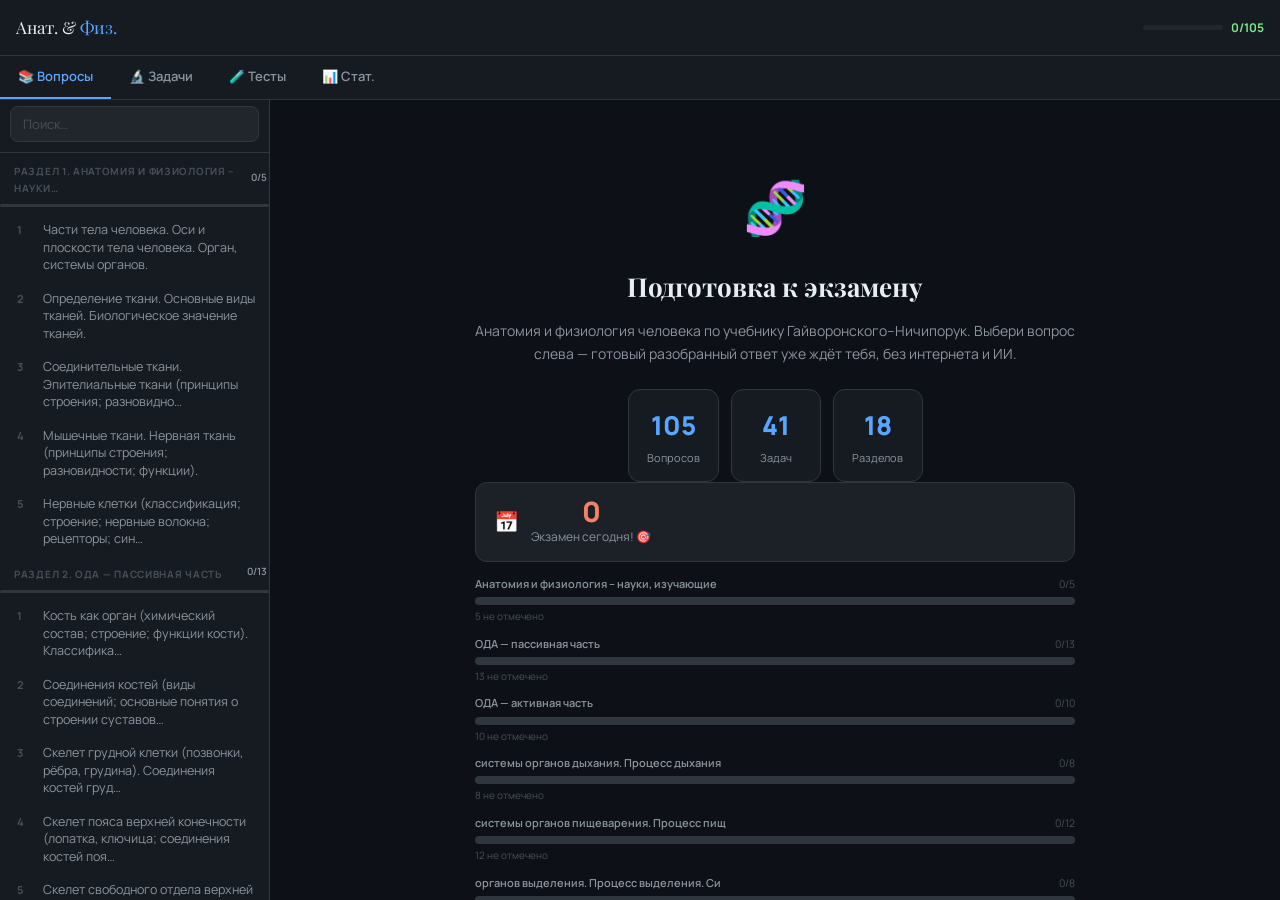
==== anatomy_exam_final.html @ 6766b05d "final" ====
<!DOCTYPE html>
<html lang="ru">
<head>
<meta charset="UTF-8">
<meta name="viewport" content="width=device-width, initial-scale=1.0, maximum-scale=1.0">
<title>Анатомия и физиология — Экзамен</title>
<style>
@import url('https://fonts.googleapis.com/css2?family=Manrope:wght@400;500;600;700;800&family=Playfair+Display:wght@600;700&display=swap');

:root {
  --bg: #0d1117;
  --surface: #161b22;
  --surface2: #1c2128;
  --surface3: #21262d;
  --border: #30363d;
  --accent: #58a6ff;
  --accent2: #7ee787;
  --accent3: #f78166;
  --accent4: #d2a8ff;
  --accent5: #ff9bb3;
  --accent6: #56d4dd;
  --text: #e6edf3;
  --text-muted: #8b949e;
  --text-dim: #484f58;
  --answered-bg: rgba(126,231,135,0.07);
  --answered-border: rgba(126,231,135,0.35);
  --safe-bottom: env(safe-area-inset-bottom, 0px);
}

* { margin:0; padding:0; box-sizing:border-box; -webkit-tap-highlight-color:transparent; }

html, body { height:100%; overflow:hidden; }

body {
  background: var(--bg);
  color: var(--text);
  font-family: 'Manrope', sans-serif;
  font-size: 15px;
  line-height: 1.65;
}

/* ── HEADER ── */
.header {
  background: var(--surface);
  border-bottom: 1px solid var(--border);
  padding: 0 16px;
  height: 56px;
  display: flex;
  align-items: center;
  justify-content: space-between;
  position: fixed;
  top: 0; left: 0; right: 0;
  z-index: 200;
  gap: 12px;
}

.logo {
  font-family: 'Playfair Display', serif;
  font-size: 17px;
  white-space: nowrap;
  flex-shrink: 0;
}
.logo span { color: var(--accent); }

.header-right { display:flex; align-items:center; gap:10px; }

.progress-wrap {
  display: flex;
  align-items: center;
  gap: 8px;
  font-size: 12px;
  color: var(--text-muted);
}

.progress-bar {
  width: 80px;
  height: 5px;
  background: var(--surface3);
  border-radius: 3px;
  overflow: hidden;
}

.progress-fill {
  height: 100%;
  background: linear-gradient(90deg, var(--accent), var(--accent2));
  border-radius: 3px;
  transition: width 0.5s ease;
}

.progress-count { font-weight: 700; color: var(--accent2); white-space: nowrap; }

/* hamburger */
.hamburger {
  width: 36px; height: 36px;
  border-radius: 8px;
  background: var(--surface3);
  border: 1px solid var(--border);
  display: flex;
  flex-direction: column;
  align-items: center;
  justify-content: center;
  gap: 5px;
  cursor: pointer;
  flex-shrink: 0;
}
.hamburger span {
  width: 18px; height: 2px;
  background: var(--text-muted);
  border-radius: 2px;
  transition: all 0.2s;
}
.hamburger.open span:nth-child(1) { transform: rotate(45deg) translate(5px,5px); }
.hamburger.open span:nth-child(2) { opacity:0; }
.hamburger.open span:nth-child(3) { transform: rotate(-45deg) translate(5px,-5px); }

/* ── TABS ── */
.tabs {
  position: fixed;
  top: 56px; left: 0; right: 0;
  background: var(--surface);
  border-bottom: 1px solid var(--border);
  display: flex;
  z-index: 190;
  overflow-x: auto;
  scrollbar-width: none;
}
.tabs::-webkit-scrollbar { display: none; }

.tab {
  padding: 10px 18px;
  font-size: 13px;
  font-weight: 600;
  color: var(--text-muted);
  cursor: pointer;
  border-bottom: 2px solid transparent;
  white-space: nowrap;
  transition: all 0.2s;
  flex-shrink: 0;
}
.tab:hover { color: var(--text); }
.tab.active { color: var(--accent); border-bottom-color: var(--accent); }

/* ── OVERLAY ── */
.overlay {
  display: none;
  position: fixed;
  inset: 0;
  background: rgba(0,0,0,0.6);
  z-index: 150;
  backdrop-filter: blur(2px);
}
.overlay.open { display: block; }

/* ── SIDEBAR (drawer on mobile) ── */
.sidebar {
  position: fixed;
  top: 96px; bottom: 0; left: 0;
  width: min(300px, 85vw);
  background: var(--surface);
  border-right: 1px solid var(--border);
  overflow-y: auto;
  z-index: 160;
  transform: translateX(-100%);
  transition: transform 0.25s ease;
  display: flex;
  flex-direction: column;
}
.sidebar.open { transform: translateX(0); }

/* desktop: sidebar always visible */
@media (min-width: 768px) {
  .sidebar {
    transform: translateX(0) !important;
    width: 270px;
  }
  .overlay { display: none !important; }
  .hamburger { display: none; }
}

.sidebar-search {
  padding: 10px;
  border-bottom: 1px solid var(--border);
  position: sticky;
  top: 0;
  background: var(--surface);
  z-index: 10;
}
.sidebar-search input {
  width: 100%;
  background: var(--surface3);
  border: 1px solid var(--border);
  border-radius: 8px;
  padding: 8px 12px;
  color: var(--text);
  font-size: 13px;
  font-family: 'Manrope', sans-serif;
  outline: none;
  transition: border-color 0.2s;
}
.sidebar-search input:focus { border-color: var(--accent); }
.sidebar-search input::placeholder { color: var(--text-dim); }

.sec-header {
  padding: 10px 14px 5px;
  font-size: 10px;
  font-weight: 700;
  letter-spacing: 0.07em;
  text-transform: uppercase;
  color: var(--text-dim);
  position: sticky;
  top: 57px;
  background: var(--surface);
  z-index: 5;
}

.q-item {
  padding: 8px 14px;
  cursor: pointer;
  font-size: 12.5px;
  color: var(--text-muted);
  border-left: 3px solid transparent;
  transition: all 0.15s;
  line-height: 1.4;
  display: flex;
  gap: 8px;
  align-items: flex-start;
}
.q-item:hover { background: var(--surface2); color: var(--text); }
.q-item.active { background: rgba(88,166,255,0.08); border-left-color: var(--accent); color: var(--text); }
.q-item.done { border-left-color: var(--accent2); background: var(--answered-bg); }

.q-num { font-size: 11px; font-weight: 700; color: var(--text-dim); flex-shrink:0; padding-top:1px; min-width:18px; }
.q-dot { width:6px; height:6px; border-radius:50%; background:var(--accent2); flex-shrink:0; margin-top:5px; display:none; }
.q-item.done .q-dot { display:block; }
.q-item.done .q-num { display:none; }

/* ── MAIN ── */
.main {
  position: fixed;
  top: 96px; bottom: 0;
  left: 0; right: 0;
  overflow-y: auto;
  -webkit-overflow-scrolling: touch;
  padding: 20px 16px;
  padding-bottom: calc(20px + var(--safe-bottom));
}

@media (min-width: 768px) {
  .main { left: 270px; padding: 28px 32px; }
}

/* ── WELCOME ── */
.welcome {
  max-width: 600px;
  margin: 0 auto;
  text-align: center;
  padding: 40px 0 20px;
}
.welcome-icon { font-size: 52px; display:block; margin-bottom:16px; }
.welcome h1 {
  font-family: 'Playfair Display', serif;
  font-size: 26px;
  font-weight: 700;
  margin-bottom: 10px;
}
.welcome p { color: var(--text-muted); font-size: 14px; margin-bottom: 24px; }

.stats-row { display:flex; justify-content:center; gap:12px; flex-wrap:wrap; }
.stat-card { background:var(--surface); border:1px solid var(--border); border-radius:12px; padding:14px 18px; min-width:90px; }
.stat-card .num { font-size:26px; font-weight:800; color:var(--accent); }
.stat-card .lbl { font-size:11px; color:var(--text-muted); margin-top:2px; }

.tip-box {
  margin-top: 24px;
  background: var(--surface);
  border: 1px solid var(--border);
  border-radius: 12px;
  padding: 14px 16px;
  font-size: 13px;
  color: var(--text-muted);
  text-align: left;
  line-height: 1.6;
}
.tip-box strong { color: var(--accent); }

/* ── QUESTION CARD ── */
.q-card { max-width: 760px; margin: 0 auto; }

.q-breadcrumb {
  font-size: 12px;
  color: var(--text-dim);
  margin-bottom: 12px;
}
.q-breadcrumb span { color: var(--text-muted); }

.q-title {
  font-size: 18px;
  font-weight: 700;
  line-height: 1.45;
  margin-bottom: 18px;
  color: var(--text);
}

@media (min-width: 768px) { .q-title { font-size: 21px; } }

.q-actions {
  display: flex;
  gap: 8px;
  flex-wrap: wrap;
  margin-bottom: 20px;
}

.btn {
  padding: 10px 18px;
  border-radius: 8px;
  font-size: 13px;
  font-weight: 600;
  cursor: pointer;
  border: none;
  font-family: 'Manrope', sans-serif;
  transition: all 0.2s;
  display: flex;
  align-items: center;
  gap: 6px;
  -webkit-appearance: none;
  touch-action: manipulation;
}

.btn-primary { background: var(--accent); color: #0d1117; }
.btn-primary:hover { background: #79b8ff; }
.btn-primary:active { background: #388bfd; }
.btn-primary:disabled { background: var(--surface3); color: var(--text-dim); cursor: not-allowed; }

.btn-ghost { background: var(--surface2); color: var(--text-muted); border: 1px solid var(--border); }
.btn-ghost:hover { background: var(--surface3); color: var(--text); }

/* ── ANSWER AREA ── */
.answer-area {
  background: var(--surface);
  border: 1px solid var(--border);
  border-radius: 12px;
  overflow: hidden;
  min-height: 120px;
  transition: border-color 0.3s;
}
.answer-area.loading { border-color: var(--accent); }
.answer-area.done { border-color: var(--answered-border); }

.answer-head {
  padding: 11px 16px;
  background: var(--surface2);
  border-bottom: 1px solid var(--border);
  font-size: 12px;
  font-weight: 600;
  color: var(--text-muted);
  display: flex;
  align-items: center;
  gap: 8px;
}
.sdot { width:7px; height:7px; border-radius:50%; background:var(--text-dim); flex-shrink:0; }
.sdot.loading { background:var(--accent); animation: pulse 1.2s infinite; }
.sdot.done { background:var(--accent2); }

@keyframes pulse { 0%,100%{opacity:1} 50%{opacity:0.3} }

.answer-body {
  padding: 18px 18px;
  font-size: 14px;
  line-height: 1.75;
  color: var(--text);
}
.answer-body.empty {
  display: flex;
  align-items: center;
  justify-content: center;
  min-height: 100px;
  color: var(--text-dim);
  font-size: 13px;
}

.answer-body h3 { font-weight:700; margin:16px 0 5px; color:var(--accent4); font-size:14.5px; }
.answer-body h4 { font-weight:700; margin:14px 0 5px; color:var(--accent4); font-size:13.5px; }
.answer-body p { margin-bottom:8px; }
.answer-body ul, .answer-body ol { margin:6px 0 10px 20px; }
.answer-body ul ul, .answer-body ol ul, .answer-body ul ol, .answer-body ol ol { margin:4px 0 4px 18px; }
.answer-body li { margin-bottom:4px; }
.answer-body strong { color:var(--accent2); font-weight:600; }
.answer-body em { color:var(--accent4); font-style:italic; }
.answer-body code { background:var(--surface3); border-radius:4px; padding:1px 5px; font-size:12.5px; color:var(--accent3); }
.answer-body table { width:100%; border-collapse:collapse; margin:10px 0 14px; font-size:13px; }
.answer-body th, .answer-body td { border:1px solid var(--border); padding:6px 9px; text-align:left; vertical-align:top; }
.answer-body th { background:var(--surface2); color:var(--text-muted); font-weight:700; font-size:12px; }
.answer-body table strong { color:var(--text); }
.answer-body > *:first-child { margin-top:0; }

/* mark done */
.mark-row {
  margin-top: 14px;
  display: flex;
  align-items: center;
  gap: 10px;
  font-size: 13px;
  color: var(--text-muted);
}
input[type=checkbox] { accent-color:var(--accent2); width:17px; height:17px; cursor:pointer; }

/* nav row */
.nav-row { display:flex; justify-content:space-between; margin-top:14px; }

/* task badge */
.tbadge {
  display: inline-block;
  padding: 2px 10px;
  border-radius: 20px;
  font-size: 11px;
  font-weight: 700;
  margin-bottom: 10px;
}
.tbadge.oda    { background:rgba(247,129,102,.15); color:var(--accent3); }
.tbadge.breath { background:rgba(88,166,255,.15);  color:var(--accent); }
.tbadge.digest { background:rgba(210,168,255,.15); color:var(--accent4); }
.tbadge.uro    { background:rgba(126,231,135,.15); color:var(--accent2); }
.tbadge.cardio { background:rgba(247,129,102,.15); color:var(--accent3); }
.tbadge.neuro  { background:rgba(88,166,255,.15);  color:var(--accent); }
.tbadge.sense  { background:rgba(210,168,255,.15); color:var(--accent4); }
.tbadge.general{ background:rgba(86,212,221,.15);  color:var(--accent6); }
.tbadge.blood  { background:rgba(255,155,179,.15); color:var(--accent5); }
.tbadge.cardio { background:rgba(255,155,179,.15); color:var(--accent5); }
.tbadge.endo   { background:rgba(255,200,100,.15); color:#ffc864; }

/* typing cursor */
.typing::after { content:'▋'; animation:blink .8s infinite; color:var(--accent); }
@keyframes blink { 0%,100%{opacity:1} 50%{opacity:0} }

/* scrollbar */
::-webkit-scrollbar { width:5px; }
::-webkit-scrollbar-track { background:transparent; }
::-webkit-scrollbar-thumb { background:var(--surface3); border-radius:3px; }

.panel { display:none; }
.panel.active { display:block; }

/* ── QUIZ TAB ─────────────────────────────────────────── */
.quiz-wrap { max-width:680px; margin:0 auto; padding:0 4px; }
.quiz-header { display:flex; align-items:center; justify-content:space-between; margin-bottom:18px; flex-wrap:wrap; gap:8px; }
.quiz-header h2 { font-size:17px; font-weight:700; color:var(--text); margin:0; }
.quiz-meta { font-size:12px; color:var(--text-muted); }
.quiz-section-sel { display:flex; gap:8px; flex-wrap:wrap; margin-bottom:16px; }
.quiz-section-sel select { flex:1; min-width:180px; background:var(--surface2); border:1px solid var(--border); border-radius:8px; color:var(--text); padding:8px 10px; font-size:13px; }
.quiz-section-sel button { background:var(--accent); color:#000; border:none; border-radius:8px; padding:8px 18px; font-size:13px; font-weight:700; cursor:pointer; white-space:nowrap; }
.quiz-section-sel button:hover { opacity:.88; }
.qcard { background:var(--surface2); border:1px solid var(--border); border-radius:14px; padding:22px 24px; margin-bottom:18px; }
.qcard.correct  { border-color:#3fb950; background:rgba(63,185,80,.07); }
.qcard.wrong    { border-color:#f85149; background:rgba(248,81,73,.07); }
.qcard.skipped  { border-color:var(--text-muted); opacity:.75; }
.qcard-num  { font-size:11px; font-weight:700; text-transform:uppercase; letter-spacing:.07em; color:var(--text-muted); margin-bottom:8px; }
.qcard-q    { font-size:15px; font-weight:600; color:var(--text); margin-bottom:18px; line-height:1.5; }
.qcard-opts { display:flex; flex-direction:column; gap:9px; }
.qopt { background:var(--surface3); border:1.5px solid var(--border); border-radius:9px; padding:11px 14px; font-size:13.5px; color:var(--text); cursor:pointer; text-align:left; transition:border-color .15s, background .15s; line-height:1.4; }
.qopt:hover:not(:disabled) { border-color:var(--accent); background:rgba(88,166,255,.08); }
.qopt.chosen-right { border-color:#3fb950; background:rgba(63,185,80,.13); color:#3fb950; font-weight:600; cursor:default; }
.qopt.chosen-wrong { border-color:#f85149; background:rgba(248,81,73,.13); color:#f85149; font-weight:600; cursor:default; }
.qopt.reveal-right { border-color:#3fb950; background:rgba(63,185,80,.07); cursor:default; }
.qopt:disabled { cursor:default; }
.qcard-expl { margin-top:14px; padding:12px 14px; background:var(--surface); border-radius:8px; border-left:3px solid var(--accent); font-size:13px; color:var(--text-muted); line-height:1.55; }
.qcard-expl strong { color:var(--text); }
.quiz-loading { text-align:center; padding:60px 20px; color:var(--text-muted); }
.quiz-loading .spin { display:inline-block; width:32px; height:32px; border:3px solid var(--border); border-top-color:var(--accent); border-radius:50%; animation:spin .8s linear infinite; margin-bottom:14px; }
.quiz-score-bar { background:var(--surface2); border:1px solid var(--border); border-radius:12px; padding:16px 20px; margin-bottom:18px; display:flex; align-items:center; gap:14px; flex-wrap:wrap; }
.quiz-score-bar .score-num { font-size:24px; font-weight:800; color:var(--accent); }
.quiz-score-bar .score-lbl { font-size:13px; color:var(--text-muted); }
.quiz-score-bar .score-pct { margin-left:auto; font-size:13px; font-weight:700; color:var(--text); }
.gen-progress { width:100%; height:4px; background:var(--border); border-radius:2px; margin-top:10px; }
.gen-progress-fill { height:4px; background:var(--accent); border-radius:2px; transition:width .3s; }
@keyframes spin { to { transform:rotate(360deg); } }
.quiz-empty { text-align:center; padding:40px; color:var(--text-muted); font-size:14px; }
.quiz-sec-header {
  display:flex;
  align-items:center;
  padding:10px 0 8px;
  margin:18px 0 10px;
  border-bottom:1px solid var(--border);
}
.quiz-sec-header:first-child { margin-top:0; }


/* ── CONFIDENCE BUTTONS ─────────────────── */
.conf-row {
  margin-top:14px;
  display:grid;
  grid-template-columns: repeat(3,1fr);
  gap:8px;
}
.conf-btn {
  padding:10px 4px;
  border-radius:8px;
  font-size:12px;
  font-weight:700;
  letter-spacing:.03em;
  text-transform:uppercase;
  cursor:pointer;
  border:2px solid var(--border);
  background:var(--surface2);
  color:var(--text-dim);
  transition:all .15s;
  text-align:center;
}
.conf-btn:hover:not(.active-know):not(.active-unsure):not(.active-noknow) {
  border-color:var(--text-muted);
  color:var(--text);
}
.conf-btn.active-know   { background:#1a3a22; border-color:#3fb950; color:#3fb950; }
.conf-btn.active-unsure { background:#3a2f0a; border-color:#e3b341; color:#e3b341; }
.conf-btn.active-noknow { background:#3a1212; border-color:#f85149; color:#f85149; }

/* Q-item confidence dots */
.q-item.know   .q-dot { background:#3fb950; }
.q-item.unsure .q-dot { background:#e3b341; }
.q-item.noknow .q-dot { background:#f85149; }

/* ── COUNTDOWN TIMER ────────────────────── */
.exam-countdown {
  background:var(--surface2);
  border:1px solid var(--border);
  border-radius:12px;
  padding:14px 18px;
  margin-bottom:14px;
  display:flex;
  align-items:center;
  gap:12px;
}
.countdown-icon { font-size:20px; }
.countdown-days { font-size:28px; font-weight:800; color:var(--accent3); line-height:1; }
.countdown-days.urgent { color:#f85149; }
.countdown-label { font-size:12px; color:var(--text-muted); margin-top:2px; }
.countdown-detail { font-size:11px; color:var(--text-dim); }

/* ── SECTION PROGRESS BARS ───────────────── */
.sec-progress {
  margin-bottom:2px;
}
.sec-header-wrap {
  display:flex;
  align-items:center;
  justify-content:space-between;
}
.sec-pct {
  font-size:10px;
  color:var(--text-muted);
  font-weight:600;
  margin-right:2px;
}
.sec-mini-bar {
  width:100%;
  height:3px;
  background:var(--border);
  border-radius:2px;
  margin:3px 0 6px;
}
.sec-mini-fill {
  height:3px;
  border-radius:2px;
  background:var(--accent2);
  transition:width .4s;
}
.sec-mini-fill.medium { background:var(--accent); }
.sec-mini-fill.low    { background:var(--accent5); }


/* ── QUIZ TOP BAR ─────────────────────── */
.quiz-topbar {
  display:flex;
  align-items:center;
  gap:10px;
  margin-bottom:18px;
  flex-wrap:wrap;
}
.quiz-section-sel {
  display:flex;
  gap:8px;
  flex:1;
  min-width:0;
}
.quiz-section-sel select {
  flex:1;
  min-width:120px;
  background:var(--surface2);
  border:1px solid var(--border);
  border-radius:8px;
  color:var(--text);
  padding:8px 10px;
  font-size:13px;
}
.btn-start-quiz {
  background:var(--accent);
  color:#000;
  border:none;
  border-radius:8px;
  padding:8px 16px;
  font-size:13px;
  font-weight:700;
  cursor:pointer;
  white-space:nowrap;
}
.btn-start-quiz:hover { opacity:.88; }
.btn-stats {
  background:var(--surface2);
  border:1px solid var(--border);
  border-radius:8px;
  padding:8px 14px;
  font-size:13px;
  color:var(--text);
  cursor:pointer;
  white-space:nowrap;
  font-weight:600;
}
.btn-stats:hover { border-color:var(--accent); }

/* ── STATS PANEL ─────────────────────── */
.stats-topbar {
  display:flex;
  align-items:center;
  gap:14px;
  margin-bottom:22px;
}
.btn-back-quiz {
  background:var(--surface2);
  border:1px solid var(--border);
  border-radius:8px;
  padding:7px 13px;
  font-size:13px;
  color:var(--text);
  cursor:pointer;
}
.btn-back-quiz:hover { border-color:var(--accent); }
.stats-block {
  background:var(--surface2);
  border:1px solid var(--border);
  border-radius:14px;
  padding:18px 20px;
  margin-bottom:16px;
}
.stats-block-title {
  font-size:12px;
  font-weight:700;
  text-transform:uppercase;
  letter-spacing:.07em;
  color:var(--text-muted);
  margin-bottom:14px;
}
.stats-score-row {
  display:flex;
  gap:0;
}
.stats-score-cell {
  flex:1;
  text-align:center;
}
.stats-big-num {
  font-size:32px;
  font-weight:800;
  line-height:1;
  margin-bottom:4px;
}
.stats-label {
  font-size:11px;
  color:var(--text-muted);
}
.stats-legend {
  display:flex;
  gap:12px;
  flex-wrap:wrap;
  margin-bottom:14px;
}
.leg {
  font-size:11px;
  font-weight:600;
  display:flex;
  align-items:center;
  gap:5px;
}
.leg::before {
  content:'';
  display:inline-block;
  width:10px;
  height:10px;
  border-radius:2px;
}
.leg.know::before   { background:#3fb950; }
.leg.unsure::before { background:#e3b341; }
.leg.noknow::before { background:#f85149; }
.leg.none::before   { background:var(--border); }
.stats-sec-row {
  margin-bottom:13px;
}
.stats-sec-name {
  font-size:12px;
  color:var(--text-muted);
  font-weight:600;
  margin-bottom:4px;
  display:flex;
  justify-content:space-between;
}
.stats-seg-bar {
  width:100%;
  height:10px;
  background:var(--border);
  border-radius:5px;
  overflow:hidden;
  display:flex;
}
.stats-seg-bar div { transition:width .5s; }
.stats-counts {
  display:flex;
  gap:10px;
  margin-top:3px;
  font-size:10.5px;
  color:var(--text-dim);
}


/* ── QUIZ RESULT BAR ──────────────────── */
.quiz-result-bar {
  background:var(--surface2);
  border:1px solid var(--border);
  border-radius:14px;
  padding:16px 18px;
  margin-bottom:16px;
}
.qrb-scores {
  display:flex;
  gap:0;
  margin-bottom:14px;
}
.qrb-cell {
  flex:1;
  text-align:center;
  display:flex;
  flex-direction:column;
  gap:3px;
}
.qrb-num  { font-size:28px; font-weight:800; line-height:1; }
.qrb-lbl  { font-size:11px; color:var(--text-muted); }
.qrb-actions {
  display:flex;
  gap:7px;
  flex-wrap:wrap;
}
.qrb-btn {
  flex:1;
  min-width:80px;
  padding:8px 6px;
  border-radius:8px;
  border:1.5px solid var(--border);
  background:var(--surface);
  color:var(--text-muted);
  font-size:12px;
  font-weight:600;
  cursor:pointer;
  text-align:center;
  transition:all .15s;
}
.qrb-btn:hover  { border-color:var(--accent); color:var(--text); }
.qrb-btn.active { border-color:var(--accent); background:rgba(88,166,255,.1); color:var(--text); }
.qrb-btn.restart { border-color:#e3b341; color:#e3b341; flex:0 0 auto; }
.qrb-btn.restart:hover { background:rgba(227,179,65,.1); }
.qcard.hidden-by-filter { display:none; }
.quiz-sec-header.hidden-by-filter { display:none; }

</style>
</head>
<body>

<!-- HEADER -->
<div class="header">
  <div class="hamburger" id="burger" onclick="toggleSidebar()">
    <span></span><span></span><span></span>
  </div>
  <div class="logo">Анат. & <span>Физ.</span></div>
  <div class="header-right">
    <div class="progress-wrap">
      <div class="progress-bar"><div class="progress-fill" id="gBar" style="width:0%"></div></div>
      <div class="progress-count"><span id="dCnt">0</span>/<span id="tCnt">0</span></div>
    </div>
  </div>
</div>

<!-- TABS -->
<div class="tabs">
  <div class="tab active" onclick="switchTab('questions')">📚 Вопросы</div>
  <div class="tab"        onclick="switchTab('tasks')">🔬 Задачи</div>
  <div class="tab"        onclick="switchTab('quiz')">🧪 Тесты</div>
  <div class="tab"        onclick="switchTab('stats')" id="tabStats">📊 Стат.</div>
</div>

<!-- OVERLAY -->
<div class="overlay" id="overlay" onclick="closeSidebar()"></div>

<!-- SIDEBAR -->
<div class="sidebar" id="sidebar">
  <div class="sidebar-search">
    <input type="text" id="searchInput" placeholder="Поиск…" oninput="filterItems()">
  </div>
  <div id="sidebarContent"></div>
</div>

<!-- MAIN -->
<div class="main" id="mainArea">
  <!-- WELCOME -->
  <div class="panel active" id="welcomePanel">
    <div class="welcome">
      <span class="welcome-icon">🧬</span>
      <h1>Подготовка к экзамену</h1>
      <p>Анатомия и физиология человека по учебнику Гайворонского–Ничипорук. Выбери вопрос слева — готовый разобранный ответ уже ждёт тебя, без интернета и ИИ.</p>
      <div class="stats-row">
        <div class="stat-card"><div class="num" id="st-q">—</div><div class="lbl">Вопросов</div></div>
        <div class="stat-card"><div class="num" id="st-t">—</div><div class="lbl">Задач</div></div>
        <div class="stat-card"><div class="num" id="st-s">—</div><div class="lbl">Разделов</div></div>
      </div>
      <div id="examCountdown" class="exam-countdown">
        <span class="countdown-icon">📅</span>
        <div>
          <div class="countdown-days" id="cdDays">—</div>
          <div class="countdown-label" id="cdLabel">до экзамена</div>
          <div class="countdown-detail" id="cdDetail"></div>
        </div>
      </div>
      <div id="sectionProgressList" style="margin-bottom:14px"></div>
      <div class="tip-box">
        <strong>💡 Отмечай уверенность:</strong> После ответа нажми одну из трёх кнопок — «Знаю», «Сомневаюсь» или «Не знаю». Цветная полоска по каждому разделу покажет пробелы.
      </div>
    </div>
  </div>

  <!-- QUESTION -->
  <div class="panel" id="qPanel">
    <div class="q-card">
      <div class="q-breadcrumb" id="qBread"></div>
      <div class="q-title" id="qTitle"></div>
      <div class="q-actions">
        <button class="btn btn-primary" id="ansBtn" onclick="toggleAnswer()">👁️ Показать ответ</button>
        <button class="btn btn-ghost" onclick="navigateQ(-1)">← Назад</button>
        <button class="btn btn-ghost" onclick="navigateQ(1)">Вперёд →</button>
      </div>
      <div class="answer-area" id="ansArea">
        <div class="answer-head">
          <div class="sdot" id="sDot"></div>
          <span id="sText">Ответ скрыт — попробуй вспомнить сам</span>
        </div>
        <div class="answer-body empty" id="ansBody">Нажми «Показать ответ»</div>
      </div>
      <div class="conf-row" id="confRow">
        <button class="conf-btn noknow" onclick="setConf('noknow')">Не знаю</button>
        <button class="conf-btn unsure" onclick="setConf('unsure')">Сомневаюсь</button>
        <button class="conf-btn know"   onclick="setConf('know')">Знаю</button>
      </div>
    </div>
  </div>

  <!-- QUIZ PANEL -->
  <div class="panel" id="quizPanel">
    <div class="quiz-wrap">
      <div class="quiz-topbar">
        <div class="quiz-section-sel">
          <select id="quizSecSel">
            <option value="all">Все разделы</option>
          </select>
          <button class="btn-start-quiz" onclick="startQuiz()">▶ Начать тест</button>
        </div>
        <button class="btn-stats" onclick="switchTab('stats')">📊 Статистика</button>
      </div>
      <div id="quizResultBar" style="display:none" class="quiz-result-bar">
        <div class="qrb-scores">
          <div class="qrb-cell"><span class="qrb-num" id="qrbCorrect" style="color:#3fb950">0</span><span class="qrb-lbl">верно</span></div>
          <div class="qrb-cell"><span class="qrb-num" id="qrbWrong"   style="color:#f85149">0</span><span class="qrb-lbl">ошибок</span></div>
          <div class="qrb-cell"><span class="qrb-num" id="qrbPct"     style="color:var(--accent)">—</span><span class="qrb-lbl">% верных</span></div>
        </div>
        <div class="qrb-actions">
          <button class="qrb-btn active" id="btnShowAll"      onclick="filterQuiz('all')">Все вопросы</button>
          <button class="qrb-btn"        id="btnShowWrong"    onclick="filterQuiz('wrong')">❌ Ошибки</button>
          <button class="qrb-btn"        id="btnShowCorrect"  onclick="filterQuiz('correct')">✅ Верные</button>
          <button class="qrb-btn restart" onclick="startQuiz()">↺ Заново</button>
        </div>
      </div>
      <div id="quizContent"><div class="quiz-empty">Выбери раздел и нажми «Начать тест»</div></div>
    </div>
  </div>

  <!-- STATS PANEL -->
  <div class="panel" id="statsPanel">
    <div class="quiz-wrap">
      <div class="stats-topbar">
        <button class="btn-back-quiz" onclick="switchTab('quiz')">← Назад к тестам</button>
        <h2 style="margin:0;font-size:17px;font-weight:700">📊 Статистика</h2>
      </div>

      <!-- Test results -->
      <div class="stats-block" id="statsTestBlock">
        <div class="stats-block-title">Результаты тестов</div>
        <div id="statsTestScoreRow" class="stats-score-row">
          <div class="stats-score-cell">
            <div class="stats-big-num" id="stCorrect" style="color:#3fb950">0</div>
            <div class="stats-label">правильно</div>
          </div>
          <div class="stats-score-cell">
            <div class="stats-big-num" id="stWrong" style="color:#f85149">0</div>
            <div class="stats-label">ошибок</div>
          </div>
          <div class="stats-score-cell">
            <div class="stats-big-num" id="stPct" style="color:var(--accent)">—</div>
            <div class="stats-label">% верных</div>
          </div>
        </div>
      </div>

      <!-- Knowledge confidence breakdown -->
      <div class="stats-block">
        <div class="stats-block-title">Уверенность по разделам</div>
        <div class="stats-legend">
          <span class="leg know">Знаю</span>
          <span class="leg unsure">Сомневаюсь</span>
          <span class="leg noknow">Не знаю</span>
          <span class="leg none">Не отмечено</span>
        </div>
        <div id="statsConfList"></div>
      </div>

      <!-- Overall summary -->
      <div class="stats-block" id="statsOverall">
        <div class="stats-block-title">Общий прогресс</div>
        <div id="statsOverallBar"></div>
      </div>
    </div>
  </div>
</div>

<script>
// ── DATA ──
const QD = [{"s": "\u0420\u0430\u0437\u0434\u0435\u043b 1. \u0410\u043d\u0430\u0442\u043e\u043c\u0438\u044f \u0438 \u0444\u0438\u0437\u0438\u043e\u043b\u043e\u0433\u0438\u044f \u2013 \u043d\u0430\u0443\u043a\u0438, \u0438\u0437\u0443\u0447\u0430\u044e\u0449\u0438\u0435 \u0447\u0435\u043b\u043e\u0432\u0435\u043a\u0430", "badge": "general", "q": [{"text": "\u0427\u0430\u0441\u0442\u0438 \u0442\u0435\u043b\u0430 \u0447\u0435\u043b\u043e\u0432\u0435\u043a\u0430. \u041e\u0441\u0438 \u0438 \u043f\u043b\u043e\u0441\u043a\u043e\u0441\u0442\u0438 \u0442\u0435\u043b\u0430 \u0447\u0435\u043b\u043e\u0432\u0435\u043a\u0430. \u041e\u0440\u0433\u0430\u043d, \u0441\u0438\u0441\u0442\u0435\u043c\u044b \u043e\u0440\u0433\u0430\u043d\u043e\u0432.", "answer": "**\u0427\u0430\u0441\u0442\u0438 \u0442\u0435\u043b\u0430 \u0447\u0435\u043b\u043e\u0432\u0435\u043a\u0430.** \u0422\u0435\u043b\u043e \u0447\u0435\u043b\u043e\u0432\u0435\u043a\u0430 \u0441\u043e\u0441\u0442\u043e\u0438\u0442 \u0438\u0437 \u0441\u043b\u0435\u0434\u0443\u044e\u0449\u0438\u0445 \u043e\u0441\u043d\u043e\u0432\u043d\u044b\u0445 \u0447\u0430\u0441\u0442\u0435\u0439: \u0433\u043e\u043b\u043e\u0432\u044b (caput), \u0448\u0435\u0438 (collum), \u0442\u0443\u043b\u043e\u0432\u0438\u0449\u0430 (truncus) \u0438 \u043a\u043e\u043d\u0435\u0447\u043d\u043e\u0441\u0442\u0435\u0439 (extremitates). \u0413\u043e\u043b\u043e\u0432\u043d\u0430\u044f \u0447\u0430\u0441\u0442\u044c \u0441\u043e\u0434\u0435\u0440\u0436\u0438\u0442 \u043c\u043e\u0437\u0433\u043e\u0432\u043e\u0439 \u0438 \u043b\u0438\u0446\u0435\u0432\u043e\u0439 \u043e\u0442\u0434\u0435\u043b\u044b \u0447\u0435\u0440\u0435\u043f\u0430, \u0432 \u043a\u043e\u0442\u043e\u0440\u044b\u0445 \u0440\u0430\u0437\u043c\u0435\u0449\u0430\u044e\u0442\u0441\u044f \u043e\u0440\u0433\u0430\u043d\u044b \u0447\u0443\u0432\u0441\u0442\u0432 \u0438 \u0426\u041d\u0421. \u0422\u0443\u043b\u043e\u0432\u0438\u0449\u0435 subdivided \u043d\u0430 \u0433\u0440\u0443\u0434\u043d\u0443\u044e \u043a\u043b\u0435\u0442\u043a\u0443 (thorax), \u0436\u0438\u0432\u043e\u0442 (abdomen) \u0438 \u0441\u043f\u0438\u043d\u0443 (dorsum). \u041a\u043e\u043d\u0435\u0447\u043d\u043e\u0441\u0442\u0438 \u0440\u0430\u0437\u0434\u0435\u043b\u044f\u044e\u0442\u0441\u044f \u043d\u0430 \u0432\u0435\u0440\u0445\u043d\u0438\u0435 \u0438 \u043d\u0438\u0436\u043d\u0438\u0435, \u043a\u0430\u0436\u0434\u0430\u044f \u0438\u0437 \u043a\u043e\u0442\u043e\u0440\u044b\u0445 \u0432\u043a\u043b\u044e\u0447\u0430\u0435\u0442 \u043f\u043e\u044f\u0441 \u0438 \u0441\u0432\u043e\u0431\u043e\u0434\u043d\u044b\u0439 \u043e\u0442\u0434\u0435\u043b.\n\n**\u041e\u0441\u0438 \u0442\u0435\u043b\u0430:**\n- **\u041f\u0440\u043e\u0434\u043e\u043b\u044c\u043d\u0430\u044f (\u0432\u0435\u0440\u0442\u0438\u043a\u0430\u043b\u044c\u043d\u0430\u044f) \u043e\u0441\u044c** \u2014 \u043f\u0440\u043e\u0445\u043e\u0434\u0438\u0442 \u0441\u0432\u0435\u0440\u0445\u0443 \u0432\u043d\u0438\u0437 \u0447\u0435\u0440\u0435\u0437 \u0446\u0435\u043d\u0442\u0440 \u0442\u0435\u043b\u0430 \u043e\u0442 \u043c\u0430\u043a\u0443\u0448\u043a\u0438 \u043a \u043f\u0440\u043e\u043c\u0435\u0436\u043d\u043e\u0441\u0442\u0438, \u043f\u0435\u0440\u043f\u0435\u043d\u0434\u0438\u043a\u0443\u043b\u044f\u0440\u043d\u0430 \u0437\u0435\u043c\u043d\u043e\u0439 \u043f\u043e\u0432\u0435\u0440\u0445\u043d\u043e\u0441\u0442\u0438. \u0412\u043e\u043a\u0440\u0443\u0433 \u044d\u0442\u043e\u0439 \u043e\u0441\u0438 \u043f\u0440\u043e\u0438\u0441\u0445\u043e\u0434\u044f\u0442 \u0432\u0440\u0430\u0449\u0430\u0442\u0435\u043b\u044c\u043d\u044b\u0435 \u0434\u0432\u0438\u0436\u0435\u043d\u0438\u044f.\n- **\u041f\u043e\u043f\u0435\u0440\u0435\u0447\u043d\u0430\u044f (\u0444\u0440\u043e\u043d\u0442\u0430\u043b\u044c\u043d\u0430\u044f) \u043e\u0441\u044c** \u2014 \u043f\u0440\u043e\u0445\u043e\u0434\u0438\u0442 \u0433\u043e\u0440\u0438\u0437\u043e\u043d\u0442\u0430\u043b\u044c\u043d\u043e \u0441\u043f\u0435\u0440\u0435\u0434\u0438 \u043d\u0430\u0437\u0430\u0434, \u0447\u0435\u0440\u0435\u0437 \u0442\u0435\u043b\u043e \u043f\u0435\u0440\u043f\u0435\u043d\u0434\u0438\u043a\u0443\u043b\u044f\u0440\u043d\u043e \u043f\u0440\u043e\u0434\u043e\u043b\u044c\u043d\u043e\u0439 \u043e\u0441\u0438. \u0412\u043e\u043a\u0440\u0443\u0433 \u043d\u0435\u0451 \u0441\u043e\u0432\u0435\u0440\u0448\u0430\u044e\u0442\u0441\u044f \u0441\u0430\u0433\u0438\u0442\u0442\u0430\u043b\u044c\u043d\u044b\u0435 \u0434\u0432\u0438\u0436\u0435\u043d\u0438\u044f (\u0441\u0433\u0438\u0431\u0430\u043d\u0438\u0435 \u0438 \u0440\u0430\u0437\u0433\u0438\u0431\u0430\u043d\u0438\u0435).\n- **\u0421\u0430\u0433\u0438\u0442\u0442\u0430\u043b\u044c\u043d\u0430\u044f (\u0441\u0442\u0440\u0435\u043b\u043e\u0432\u0438\u0434\u043d\u0430\u044f) \u043e\u0441\u044c** \u2014 \u043f\u0440\u043e\u0445\u043e\u0434\u0438\u0442 \u0433\u043e\u0440\u0438\u0437\u043e\u043d\u0442\u0430\u043b\u044c\u043d\u043e \u0441\u043f\u0440\u0430\u0432\u0430 \u043d\u0430\u043b\u0435\u0432\u043e, \u043f\u0435\u0440\u043f\u0435\u043d\u0434\u0438\u043a\u0443\u043b\u044f\u0440\u043d\u043e \u0434\u0432\u0443\u043c \u043f\u0440\u0435\u0434\u044b\u0434\u0443\u0449\u0438\u043c. \u0412\u043e\u043a\u0440\u0443\u0433 \u043d\u0435\u0451 \u0441\u043e\u0432\u0435\u0440\u0448\u0430\u044e\u0442\u0441\u044f \u0444\u0440\u043e\u043d\u0442\u0430\u043b\u044c\u043d\u044b\u0435 \u0434\u0432\u0438\u0436\u0435\u043d\u0438\u044f (\u043e\u0442\u0432\u0435\u0434\u0435\u043d\u0438\u0435 \u0438 \u043f\u0440\u0438\u0432\u0435\u0434\u0435\u043d\u0438\u0435).\n\n**\u041f\u043b\u043e\u0441\u043a\u043e\u0441\u0442\u0438 \u0442\u0435\u043b\u0430:**\n1. **\u0421\u0430\u0433\u0438\u0442\u0442\u0430\u043b\u044c\u043d\u0430\u044f \u043f\u043b\u043e\u0441\u043a\u043e\u0441\u0442\u044c** (planum sagittale) \u2014 \u0432\u0435\u0440\u0442\u0438\u043a\u0430\u043b\u044c\u043d\u0430\u044f \u043f\u043b\u043e\u0441\u043a\u043e\u0441\u0442\u044c, \u0434\u0435\u043b\u044f\u0449\u0430\u044f \u0442\u0435\u043b\u043e \u043d\u0430 \u043f\u0440\u0430\u0432\u0443\u044e \u0438 \u043b\u0435\u0432\u0443\u044e \u0447\u0430\u0441\u0442\u0438. **\u0421\u0440\u0435\u0434\u0438\u043d\u043d\u0430\u044f (\u043c\u0435\u0434\u0438\u0430\u043d\u043d\u0430\u044f) \u0441\u0430\u0433\u0438\u0442\u0442\u0430\u043b\u044c\u043d\u0430\u044f \u043f\u043b\u043e\u0441\u043a\u043e\u0441\u0442\u044c** \u043f\u0440\u043e\u0445\u043e\u0434\u0438\u0442 \u0442\u043e\u0447\u043d\u043e \u043f\u043e\u0441\u0435\u0440\u0435\u0434\u0438\u043d\u0435, \u0434\u0435\u043b\u044f \u0442\u0435\u043b\u043e \u043d\u0430 \u0434\u0432\u0435 \u0441\u0438\u043c\u043c\u0435\u0442\u0440\u0438\u0447\u043d\u044b\u0435 \u043f\u043e\u043b\u043e\u0432\u0438\u043d\u044b.\n2. **\u0424\u0440\u043e\u043d\u0442\u0430\u043b\u044c\u043d\u0430\u044f (\u043a\u043e\u0440\u043e\u043d\u0430\u0440\u043d\u0430\u044f) \u043f\u043b\u043e\u0441\u043a\u043e\u0441\u0442\u044c** (planum frontale) \u2014 \u0432\u0435\u0440\u0442\u0438\u043a\u0430\u043b\u044c\u043d\u0430\u044f \u043f\u043b\u043e\u0441\u043a\u043e\u0441\u0442\u044c, \u043f\u0435\u0440\u043f\u0435\u043d\u0434\u0438\u043a\u0443\u043b\u044f\u0440\u043d\u0430\u044f \u0441\u0430\u0433\u0438\u0442\u0442\u0430\u043b\u044c\u043d\u043e\u0439, \u0434\u0435\u043b\u044f\u0449\u0430\u044f \u0442\u0435\u043b\u043e \u043d\u0430 \u043f\u0435\u0440\u0435\u0434\u043d\u044e\u044e (\u0432\u0435\u043d\u0442\u0440\u0430\u043b\u044c\u043d\u0443\u044e) \u0438 \u0437\u0430\u0434\u043d\u044e\u044e (\u0434\u043e\u0440\u0441\u0430\u043b\u044c\u043d\u0443\u044e) \u0447\u0430\u0441\u0442\u0438.\n3. **\u041f\u043e\u043f\u0435\u0440\u0435\u0447\u043d\u0430\u044f (\u0433\u043e\u0440\u0438\u0437\u043e\u043d\u0442\u0430\u043b\u044c\u043d\u0430\u044f) \u043f\u043b\u043e\u0441\u043a\u043e\u0441\u0442\u044c** (planum transversale) \u2014 \u0433\u043e\u0440\u0438\u0437\u043e\u043d\u0442\u0430\u043b\u044c\u043d\u0430\u044f \u043f\u043b\u043e\u0441\u043a\u043e\u0441\u0442\u044c, \u043f\u0435\u0440\u043f\u0435\u043d\u0434\u0438\u043a\u0443\u043b\u044f\u0440\u043d\u0430\u044f \u0434\u0432\u0443\u043c \u043f\u0440\u0435\u0434\u044b\u0434\u0443\u0449\u0438\u043c, \u0434\u0435\u043b\u044f\u0449\u0430\u044f \u0442\u0435\u043b\u043e \u043d\u0430 \u0432\u0435\u0440\u0445\u043d\u044e\u044e (\u043a\u0440\u0430\u043d\u0438\u0430\u043b\u044c\u043d\u0443\u044e) \u0438 \u043d\u0438\u0436\u043d\u044e\u044e (\u043a\u0430\u0443\u0434\u0430\u043b\u044c\u043d\u0443\u044e) \u0447\u0430\u0441\u0442\u0438.\n\n**\u041e\u0441\u043d\u043e\u0432\u043d\u044b\u0435 \u0430\u043d\u0430\u0442\u043e\u043c\u0438\u0447\u0435\u0441\u043a\u0438\u0435 \u0442\u0435\u0440\u043c\u0438\u043d\u044b \u043f\u043e\u043b\u043e\u0436\u0435\u043d\u0438\u044f:**\n- \u041c\u0435\u0434\u0438\u0430\u043b\u044c\u043d\u044b\u0439 \u2014 \u0431\u043b\u0438\u0436\u0435 \u043a \u0441\u0440\u0435\u0434\u0438\u043d\u043d\u043e\u0439 \u043f\u043b\u043e\u0441\u043a\u043e\u0441\u0442\u0438; \u043b\u0430\u0442\u0435\u0440\u0430\u043b\u044c\u043d\u044b\u0439 \u2014 \u0434\u0430\u043b\u044c\u0448\u0435 \u043e\u0442 \u0441\u0440\u0435\u0434\u0438\u043d\u043d\u043e\u0439 \u043f\u043b\u043e\u0441\u043a\u043e\u0441\u0442\u0438\n- \u041f\u0440\u043e\u043a\u0441\u0438\u043c\u0430\u043b\u044c\u043d\u044b\u0439 \u2014 \u0431\u043b\u0438\u0436\u0435 \u043a \u043f\u0440\u0438\u043a\u0440\u0435\u043f\u043b\u0435\u043d\u0438\u044e \u043a\u043e\u043d\u0435\u0447\u043d\u043e\u0441\u0442\u0438 \u043a \u0442\u0443\u043b\u043e\u0432\u0438\u0449\u0443; \u0434\u0438\u0441\u0442\u0430\u043b\u044c\u043d\u044b\u0439 \u2014 \u0434\u0430\u043b\u044c\u0448\u0435\n- \u041a\u0440\u0430\u043d\u0438\u0430\u043b\u044c\u043d\u044b\u0439 (\u0432\u0435\u0440\u0445\u043d\u0438\u0439) \u2014 \u0431\u043b\u0438\u0436\u0435 \u043a \u0433\u043e\u043b\u043e\u0432\u0435; \u043a\u0430\u0443\u0434\u0430\u043b\u044c\u043d\u044b\u0439 (\u043d\u0438\u0436\u043d\u0438\u0439) \u2014 \u0431\u043b\u0438\u0436\u0435 \u043a \u043d\u043e\u0433\u0430\u043c\n- \u0412\u0435\u043d\u0442\u0440\u0430\u043b\u044c\u043d\u044b\u0439 (\u043f\u0435\u0440\u0435\u0434\u043d\u0438\u0439) \u2014 \u043e\u0431\u0440\u0430\u0449\u0451\u043d \u043a \u0436\u0438\u0432\u043e\u0442\u0443; \u0434\u043e\u0440\u0441\u0430\u043b\u044c\u043d\u044b\u0439 (\u0437\u0430\u0434\u043d\u0438\u0439) \u2014 \u043e\u0431\u0440\u0430\u0449\u0451\u043d \u043a \u0441\u043f\u0438\u043d\u0435\n- \u041f\u043e\u0432\u0435\u0440\u0445\u043d\u043e\u0441\u0442\u043d\u044b\u0439 \u2014 \u0431\u043b\u0438\u0436\u0435 \u043a \u043f\u043e\u0432\u0435\u0440\u0445\u043d\u043e\u0441\u0442\u0438 \u0442\u0435\u043b\u0430; \u0433\u043b\u0443\u0431\u043e\u043a\u0438\u0439 \u2014 \u0434\u0430\u043b\u044c\u0448\u0435 \u043e\u0442 \u043f\u043e\u0432\u0435\u0440\u0445\u043d\u043e\u0441\u0442\u0438\n\n**\u041e\u0440\u0433\u0430\u043d** \u2014 \u044d\u0442\u043e \u0447\u0430\u0441\u0442\u044c \u043e\u0440\u0433\u0430\u043d\u0438\u0437\u043c\u0430, \u0441\u043e\u0441\u0442\u043e\u044f\u0449\u0430\u044f \u0438\u0437 \u043d\u0435\u0441\u043a\u043e\u043b\u044c\u043a\u0438\u0445 \u0442\u043a\u0430\u043d\u0435\u0439, \u0438\u043c\u0435\u044e\u0449\u0430\u044f \u043e\u043f\u0440\u0435\u0434\u0435\u043b\u0451\u043d\u043d\u0443\u044e \u0444\u043e\u0440\u043c\u0443, \u0441\u0442\u0440\u043e\u0435\u043d\u0438\u0435 \u0438 \u0432\u044b\u043f\u043e\u043b\u043d\u044f\u044e\u0449\u0430\u044f \u0441\u043f\u0435\u0446\u0438\u0444\u0438\u0447\u0435\u0441\u043a\u0443\u044e \u0444\u0443\u043d\u043a\u0446\u0438\u044e. \u041f\u0440\u0438\u043c\u0435\u0440\u044b \u043e\u0440\u0433\u0430\u043d\u043e\u0432: \u0441\u0435\u0440\u0434\u0446\u0435, \u043f\u0435\u0447\u0435\u043d\u044c, \u043f\u043e\u0447\u043a\u0430, \u0436\u0435\u043b\u0443\u0434\u043e\u043a. \u041a\u0430\u0436\u0434\u044b\u0439 \u043e\u0440\u0433\u0430\u043d \u0438\u043c\u0435\u0435\u0442 \u043f\u0430\u0440\u0435\u043d\u0445\u0438\u043c\u0443 (\u0444\u0443\u043d\u043a\u0446\u0438\u043e\u043d\u0430\u043b\u044c\u043d\u0443\u044e \u0442\u043a\u0430\u043d\u044c) \u0438 \u0441\u0442\u0440\u043e\u043c\u0443 (\u0441\u043e\u0435\u0434\u0438\u043d\u0438\u0442\u0435\u043b\u044c\u043d\u043e\u0442\u043a\u0430\u043d\u043d\u044b\u0439 \u043a\u0430\u0440\u043a\u0430\u0441 \u0441 \u0441\u043e\u0441\u0443\u0434\u0430\u043c\u0438 \u0438 \u043d\u0435\u0440\u0432\u0430\u043c\u0438).\n\n**\u0421\u0438\u0441\u0442\u0435\u043c\u0430 \u043e\u0440\u0433\u0430\u043d\u043e\u0432** \u2014 \u044d\u0442\u043e \u0441\u043e\u0432\u043e\u043a\u0443\u043f\u043d\u043e\u0441\u0442\u044c \u043e\u0440\u0433\u0430\u043d\u043e\u0432, \u043e\u0431\u044a\u0435\u0434\u0438\u043d\u0451\u043d\u043d\u044b\u0445 \u043e\u0431\u0449\u0435\u0439 \u044d\u043c\u0431\u0440\u0438\u043e\u043d\u0430\u043b\u044c\u043d\u044b\u043c \u043f\u0440\u043e\u0438\u0441\u0445\u043e\u0436\u0434\u0435\u043d\u0438\u0435\u043c, \u043c\u043e\u0440\u0444\u043e\u043b\u043e\u0433\u0438\u0447\u0435\u0441\u043a\u0438\u043c \u0441\u0442\u0440\u043e\u0435\u043d\u0438\u0435\u043c \u0438 \u0444\u0443\u043d\u043a\u0446\u0438\u043e\u043d\u0430\u043b\u044c\u043d\u044b\u043c \u043d\u0430\u0437\u043d\u0430\u0447\u0435\u043d\u0438\u0435\u043c. \u0412 \u043e\u0440\u0433\u0430\u043d\u0438\u0437\u043c\u0435 \u0447\u0435\u043b\u043e\u0432\u0435\u043a\u0430 \u0432\u044b\u0434\u0435\u043b\u044f\u044e\u0442 \u0441\u043b\u0435\u0434\u0443\u044e\u0449\u0438\u0435 \u0441\u0438\u0441\u0442\u0435\u043c\u044b \u043e\u0440\u0433\u0430\u043d\u043e\u0432:\n1. **\u041e\u043f\u043e\u0440\u043d\u043e-\u0434\u0432\u0438\u0433\u0430\u0442\u0435\u043b\u044c\u043d\u0430\u044f \u0441\u0438\u0441\u0442\u0435\u043c\u0430** \u2014 \u043a\u043e\u0441\u0442\u0438, \u0441\u0443\u0441\u0442\u0430\u0432\u044b, \u043c\u044b\u0448\u0446\u044b, \u0441\u0432\u044f\u0437\u043a\u0438\n2. **\u0421\u0438\u0441\u0442\u0435\u043c\u0430 \u043e\u0440\u0433\u0430\u043d\u043e\u0432 \u0434\u044b\u0445\u0430\u043d\u0438\u044f** \u2014 \u043d\u043e\u0441, \u0433\u043b\u043e\u0442\u043a\u0430, \u0433\u043e\u0440\u0442\u0430\u043d\u044c, \u0442\u0440\u0430\u0445\u0435\u044f, \u0431\u0440\u043e\u043d\u0445\u0438, \u043b\u0451\u0433\u043a\u0438\u0435\n3. **\u0421\u0438\u0441\u0442\u0435\u043c\u0430 \u043e\u0440\u0433\u0430\u043d\u043e\u0432 \u043f\u0438\u0449\u0435\u0432\u0430\u0440\u0435\u043d\u0438\u044f** \u2014 \u0440\u043e\u0442, \u0437\u0443\u0431\u044b, \u044f\u0437\u044b\u043a, \u0441\u043b\u044e\u043d\u043d\u044b\u0435 \u0436\u0435\u043b\u0435\u0437\u044b, \u043f\u0438\u0449\u0435\u0432\u043e\u0434, \u0436\u0435\u043b\u0443\u0434\u043e\u043a, \u043a\u0438\u0448\u0435\u0447\u043d\u0438\u043a, \u043f\u0435\u0447\u0435\u043d\u044c, \u043f\u043e\u0434\u0436\u0435\u043b\u0443\u0434\u043e\u0447\u043d\u0430\u044f \u0436\u0435\u043b\u0435\u0437\u0430\n4. **\u041c\u043e\u0447\u0435\u0432\u044b\u0434\u0435\u043b\u0438\u0442\u0435\u043b\u044c\u043d\u0430\u044f \u0441\u0438\u0441\u0442\u0435\u043c\u0430** \u2014 \u043f\u043e\u0447\u043a\u0438, \u043c\u043e\u0447\u0435\u0442\u043e\u0447\u043d\u0438\u043a\u0438, \u043c\u043e\u0447\u0435\u0432\u043e\u0439 \u043f\u0443\u0437\u044b\u0440\u044c, \u043c\u043e\u0447\u0435\u0438\u0441\u043f\u0443\u0441\u043a\u0430\u0442\u0435\u043b\u044c\u043d\u044b\u0439 \u043a\u0430\u043d\u0430\u043b\n5. **\u0420\u0435\u043f\u0440\u043e\u0434\u0443\u043a\u0442\u0438\u0432\u043d\u0430\u044f (\u043f\u043e\u043b\u043e\u0432\u0430\u044f) \u0441\u0438\u0441\u0442\u0435\u043c\u0430** \u2014 \u044f\u0438\u0447\u043d\u0438\u043a\u0438/\u044f\u0438\u0447\u043a\u0438, \u043c\u0430\u0442\u043e\u0447\u043d\u044b\u0435 \u0442\u0440\u0443\u0431\u044b, \u043c\u0430\u0442\u043a\u0430, \u0432\u043b\u0430\u0433\u0430\u043b\u0438\u0449\u0435 / \u0441\u0435\u043c\u0435\u043d\u043d\u044b\u0435 \u043f\u0443\u0437\u044b\u0440\u044c\u043a\u0438, \u043f\u0440\u0435\u0434\u0441\u0442\u0430\u0442\u0435\u043b\u044c\u043d\u0430\u044f \u0436\u0435\u043b\u0435\u0437\u0430, \u043f\u043e\u043b\u043e\u0432\u043e\u0439 \u0447\u043b\u0435\u043d\n6. **\u0421\u0438\u0441\u0442\u0435\u043c\u0430 \u043a\u0440\u043e\u0432\u043e\u043e\u0431\u0440\u0430\u0449\u0435\u043d\u0438\u044f** \u2014 \u0441\u0435\u0440\u0434\u0446\u0435, \u0430\u0440\u0442\u0435\u0440\u0438\u0438, \u0432\u0435\u043d\u044b, \u043a\u0430\u043f\u0438\u043b\u043b\u044f\u0440\u044b\n7. **\u041b\u0438\u043c\u0444\u0430\u0442\u0438\u0447\u0435\u0441\u043a\u0430\u044f \u0441\u0438\u0441\u0442\u0435\u043c\u0430** \u2014 \u043b\u0438\u043c\u0444\u0430\u0442\u0438\u0447\u0435\u0441\u043a\u0438\u0435 \u0441\u043e\u0441\u0443\u0434\u044b, \u043b\u0438\u043c\u0444\u0430\u0442\u0438\u0447\u0435\u0441\u043a\u0438\u0435 \u0443\u0437\u043b\u044b, \u0441\u0435\u043b\u0435\u0437\u0451\u043d\u043a\u0430, \u0442\u0438\u043c\u0443\u0441\n8. **\u041d\u0435\u0440\u0432\u043d\u0430\u044f \u0441\u0438\u0441\u0442\u0435\u043c\u0430** \u2014 \u0433\u043e\u043b\u043e\u0432\u043d\u043e\u0439 \u0438 \u0441\u043f\u0438\u043d\u043d\u043e\u0439 \u043c\u043e\u0437\u0433, \u043d\u0435\u0440\u0432\u044b, \u043d\u0435\u0440\u0432\u043d\u044b\u0435 \u0441\u043f\u043b\u0435\u0442\u0435\u043d\u0438\u044f, \u043e\u0440\u0433\u0430\u043d\u044b \u0447\u0443\u0432\u0441\u0442\u0432\n9. **\u042d\u043d\u0434\u043e\u043a\u0440\u0438\u043d\u043d\u0430\u044f \u0441\u0438\u0441\u0442\u0435\u043c\u0430** \u2014 \u0433\u0438\u043f\u043e\u0444\u0438\u0437, \u0449\u0438\u0442\u043e\u0432\u0438\u0434\u043d\u0430\u044f \u0436\u0435\u043b\u0435\u0437\u0430, \u043d\u0430\u0434\u043f\u043e\u0447\u0435\u0447\u043d\u0438\u043a\u0438, \u043f\u043e\u0434\u0436\u0435\u043b\u0443\u0434\u043e\u0447\u043d\u0430\u044f \u0436\u0435\u043b\u0435\u0437\u0430 (\u043e\u0441\u0442\u0440\u043e\u0432\u043a\u043e\u0432\u044b\u0439 \u0430\u043f\u043f\u0430\u0440\u0430\u0442), \u043f\u043e\u043b\u043e\u0432\u044b\u0435 \u0436\u0435\u043b\u0435\u0437\u044b\n10. **\u041a\u043e\u0436\u0430 \u0438 \u0435\u0451 \u043f\u0440\u043e\u0438\u0437\u0432\u043e\u0434\u043d\u044b\u0435** \u2014 \u0437\u0430\u0449\u0438\u0442\u043d\u0430\u044f, \u0432\u044b\u0434\u0435\u043b\u0438\u0442\u0435\u043b\u044c\u043d\u0430\u044f, \u0442\u0435\u0440\u043c\u043e\u0440\u0435\u0433\u0443\u043b\u044f\u0442\u043e\u0440\u043d\u0430\u044f, \u0440\u0435\u0446\u0435\u043f\u0442\u043e\u0440\u043d\u0430\u044f \u0438 \u043c\u0435\u0442\u0430\u0431\u043e\u043b\u0438\u0447\u0435\u0441\u043a\u0430\u044f \u0444\u0443\u043d\u043a\u0446\u0438\u0438"}, {"text": "\u041e\u043f\u0440\u0435\u0434\u0435\u043b\u0435\u043d\u0438\u0435 \u0442\u043a\u0430\u043d\u0438. \u041e\u0441\u043d\u043e\u0432\u043d\u044b\u0435 \u0432\u0438\u0434\u044b \u0442\u043a\u0430\u043d\u0435\u0439. \u0411\u0438\u043e\u043b\u043e\u0433\u0438\u0447\u0435\u0441\u043a\u043e\u0435 \u0437\u043d\u0430\u0447\u0435\u043d\u0438\u0435 \u0442\u043a\u0430\u043d\u0435\u0439.", "answer": "**\u041e\u043f\u0440\u0435\u0434\u0435\u043b\u0435\u043d\u0438\u0435 \u0442\u043a\u0430\u043d\u0438.** \u0422\u043a\u0430\u043d\u044c (textus) \u2014 \u044d\u0442\u043e \u0441\u043e\u0432\u043e\u043a\u0443\u043f\u043d\u043e\u0441\u0442\u044c \u043a\u043b\u0435\u0442\u043e\u043a \u0438 \u043c\u0435\u0436\u043a\u043b\u0435\u0442\u043e\u0447\u043d\u043e\u0433\u043e \u0432\u0435\u0449\u0435\u0441\u0442\u0432\u0430, \u0438\u043c\u0435\u044e\u0449\u0438\u0445 \u043e\u0431\u0449\u0435\u0435 \u043f\u0440\u043e\u0438\u0441\u0445\u043e\u0436\u0434\u0435\u043d\u0438\u0435, \u0441\u0445\u043e\u0434\u043d\u043e\u0435 \u0441\u0442\u0440\u043e\u0435\u043d\u0438\u0435 \u0438 \u0432\u044b\u043f\u043e\u043b\u043d\u044f\u044e\u0449\u0438\u0445 \u043e\u043f\u0440\u0435\u0434\u0435\u043b\u0451\u043d\u043d\u0443\u044e \u0444\u0443\u043d\u043a\u0446\u0438\u044e. \u0422\u043a\u0430\u043d\u0438 \u044f\u0432\u043b\u044f\u044e\u0442\u0441\u044f \u0441\u0442\u0440\u0443\u043a\u0442\u0443\u0440\u043d\u044b\u043c\u0438 \u044d\u043b\u0435\u043c\u0435\u043d\u0442\u0430\u043c\u0438 \u043e\u0440\u0433\u0430\u043d\u043e\u0432. \u0412\u0441\u0435 \u0442\u043a\u0430\u043d\u0438 \u0447\u0435\u043b\u043e\u0432\u0435\u0447\u0435\u0441\u043a\u043e\u0433\u043e \u043e\u0440\u0433\u0430\u043d\u0438\u0437\u043c\u0430 \u043f\u0440\u043e\u0438\u0441\u0445\u043e\u0434\u044f\u0442 \u0438\u0437 \u0442\u0440\u0451\u0445 \u0437\u0430\u0440\u043e\u0434\u044b\u0448\u0435\u0432\u044b\u0445 \u043b\u0438\u0441\u0442\u043a\u043e\u0432: \u044d\u043a\u0442\u043e\u0434\u0435\u0440\u043c\u044b (\u043d\u0430\u0440\u0443\u0436\u043d\u043e\u0433\u043e), \u044d\u043d\u0434\u043e\u0434\u0435\u0440\u043c\u044b (\u0432\u043d\u0443\u0442\u0440\u0435\u043d\u043d\u0435\u0433\u043e) \u0438 \u043c\u0435\u0437\u043e\u0434\u0435\u0440\u043c\u044b (\u0441\u0440\u0435\u0434\u043d\u0435\u0433\u043e).\n\n**\u041e\u0441\u043d\u043e\u0432\u043d\u044b\u0435 \u0432\u0438\u0434\u044b \u0442\u043a\u0430\u043d\u0435\u0439:**\n\n**1. \u042d\u043f\u0438\u0442\u0435\u043b\u0438\u0430\u043b\u044c\u043d\u0430\u044f \u0442\u043a\u0430\u043d\u044c** \u2014 \u043f\u043e\u043a\u0440\u043e\u0432\u043d\u0430\u044f \u0442\u043a\u0430\u043d\u044c, \u043e\u0431\u0440\u0430\u0437\u0443\u044e\u0449\u0430\u044f \u043d\u0430\u0440\u0443\u0436\u043d\u044b\u0435 \u043f\u043e\u043a\u0440\u043e\u0432\u044b \u0442\u0435\u043b\u0430 (\u043a\u043e\u0436\u0430) \u0438 \u0432\u044b\u0441\u0442\u0438\u043b\u0430\u044e\u0449\u0430\u044f \u0432\u043d\u0443\u0442\u0440\u0435\u043d\u043d\u0438\u0435 \u043f\u043e\u043b\u043e\u0441\u0442\u0438, \u043e\u0440\u0433\u0430\u043d\u044b \u0438 \u0441\u043e\u0441\u0443\u0434\u044b. \u041f\u0440\u043e\u0438\u0441\u0445\u043e\u0434\u0438\u0442 \u0438\u0437 \u0432\u0441\u0435\u0445 \u0442\u0440\u0451\u0445 \u0437\u0430\u0440\u043e\u0434\u044b\u0448\u0435\u0432\u044b\u0445 \u043b\u0438\u0441\u0442\u043a\u043e\u0432. \u0424\u0443\u043d\u043a\u0446\u0438\u0438: \u0437\u0430\u0449\u0438\u0442\u043d\u0430\u044f, \u0441\u0435\u043a\u0440\u0435\u0442\u043e\u0440\u043d\u0430\u044f, \u0440\u0435\u0437\u043e\u0440\u0431\u0446\u0438\u043e\u043d\u043d\u0430\u044f (\u0432\u0441\u0430\u0441\u044b\u0432\u0430\u0442\u0435\u043b\u044c\u043d\u0430\u044f), \u0440\u0435\u0446\u0435\u043f\u0442\u043e\u0440\u043d\u0430\u044f, \u0434\u044b\u0445\u0430\u0442\u0435\u043b\u044c\u043d\u0430\u044f.\n\n**2. \u0421\u043e\u0435\u0434\u0438\u043d\u0438\u0442\u0435\u043b\u044c\u043d\u0430\u044f \u0442\u043a\u0430\u043d\u044c** \u2014 \u043d\u0430\u0438\u0431\u043e\u043b\u0435\u0435 \u0440\u0430\u0441\u043f\u0440\u043e\u0441\u0442\u0440\u0430\u043d\u0451\u043d\u043d\u0430\u044f \u0442\u043a\u0430\u043d\u044c \u0432 \u043e\u0440\u0433\u0430\u043d\u0438\u0437\u043c\u0435. \u041f\u0440\u043e\u0438\u0441\u0445\u043e\u0434\u0438\u0442 \u0438\u0437 \u043c\u0435\u0437\u043e\u0434\u0435\u0440\u043c\u044b. \u0425\u0430\u0440\u0430\u043a\u0442\u0435\u0440\u0438\u0437\u0443\u0435\u0442\u0441\u044f \u0431\u043e\u043b\u044c\u0448\u0438\u043c \u043a\u043e\u043b\u0438\u0447\u0435\u0441\u0442\u0432\u043e\u043c \u043c\u0435\u0436\u043a\u043b\u0435\u0442\u043e\u0447\u043d\u043e\u0433\u043e \u0432\u0435\u0449\u0435\u0441\u0442\u0432\u0430 (\u043e\u0441\u043d\u043e\u0432\u043d\u043e\u0433\u043e \u0432\u0435\u0449\u0435\u0441\u0442\u0432\u0430 \u0438 \u0432\u043e\u043b\u043e\u043a\u043e\u043d), \u0432 \u043a\u043e\u0442\u043e\u0440\u043e\u043c \u043d\u0430\u0445\u043e\u0434\u044f\u0442\u0441\u044f \u043a\u043b\u0435\u0442\u043a\u0438. \u0424\u0443\u043d\u043a\u0446\u0438\u0438: \u043e\u043f\u043e\u0440\u043d\u0430\u044f, \u0437\u0430\u0449\u0438\u0442\u043d\u0430\u044f, \u0442\u0440\u0430\u043d\u0441\u043f\u043e\u0440\u0442\u043d\u0430\u044f, \u0442\u0440\u043e\u0444\u0438\u0447\u0435\u0441\u043a\u0430\u044f (\u043f\u0438\u0442\u0430\u0442\u0435\u043b\u044c\u043d\u0430\u044f), \u0440\u0435\u0433\u0435\u043d\u0435\u0440\u0430\u0442\u043e\u0440\u043d\u0430\u044f, \u0437\u0430\u043f\u0430\u0441\u0430\u044e\u0449\u0430\u044f.\n\n**3. \u041c\u044b\u0448\u0435\u0447\u043d\u0430\u044f \u0442\u043a\u0430\u043d\u044c** \u2014 \u0442\u043a\u0430\u043d\u044c, \u0441\u043e\u0441\u0442\u043e\u044f\u0449\u0430\u044f \u0438\u0437 \u043c\u0438\u043e\u0446\u0438\u0442\u043e\u0432 (\u043c\u044b\u0448\u0435\u0447\u043d\u044b\u0445 \u043a\u043b\u0435\u0442\u043e\u043a), \u043e\u0431\u043b\u0430\u0434\u0430\u044e\u0449\u0438\u0445 \u0441\u043f\u043e\u0441\u043e\u0431\u043d\u043e\u0441\u0442\u044c\u044e \u043a \u0441\u043e\u043a\u0440\u0430\u0449\u0435\u043d\u0438\u044e \u043f\u043e\u0434 \u0432\u043b\u0438\u044f\u043d\u0438\u0435\u043c \u043d\u0435\u0440\u0432\u043d\u044b\u0445 \u0438\u043c\u043f\u0443\u043b\u044c\u0441\u043e\u0432. \u041f\u0440\u043e\u0438\u0441\u0445\u043e\u0434\u0438\u0442 \u0438\u0437 \u043c\u0435\u0437\u043e\u0434\u0435\u0440\u043c\u044b. \u0424\u0443\u043d\u043a\u0446\u0438\u044f: \u0434\u0432\u0438\u0433\u0430\u0442\u0435\u043b\u044c\u043d\u0430\u044f (\u0441\u043e\u0437\u0434\u0430\u043d\u0438\u0435 \u0434\u0432\u0438\u0436\u0435\u043d\u0438\u0439, \u043f\u043e\u0434\u0434\u0435\u0440\u0436\u0430\u043d\u0438\u0435 \u0442\u043e\u043d\u0443\u0441\u0430, \u0442\u0435\u0440\u043c\u043e\u0440\u0435\u0433\u0443\u043b\u044f\u0446\u0438\u044f).\n\n**4. \u041d\u0435\u0440\u0432\u043d\u0430\u044f \u0442\u043a\u0430\u043d\u044c** \u2014 \u0442\u043a\u0430\u043d\u044c, \u0441\u043e\u0441\u0442\u043e\u044f\u0449\u0430\u044f \u0438\u0437 \u043d\u0435\u0439\u0440\u043e\u043d\u043e\u0432 (\u043d\u0435\u0440\u0432\u043d\u044b\u0445 \u043a\u043b\u0435\u0442\u043e\u043a) \u0438 \u0433\u043b\u0438\u0438 (\u043d\u0435\u0439\u0440\u043e\u0433\u043b\u0438\u0438). \u041f\u0440\u043e\u0438\u0441\u0445\u043e\u0434\u0438\u0442 \u0438\u0437 \u044d\u043a\u0442\u043e\u0434\u0435\u0440\u043c\u044b. \u0424\u0443\u043d\u043a\u0446\u0438\u0438: \u0440\u0435\u0446\u0435\u043f\u0442\u043e\u0440\u043d\u0430\u044f (\u0432\u043e\u0441\u043f\u0440\u0438\u044f\u0442\u0438\u0435 \u0440\u0430\u0437\u0434\u0440\u0430\u0436\u0435\u043d\u0438\u0439), \u043f\u0440\u043e\u0432\u043e\u0434\u043d\u0438\u043a\u043e\u0432\u0430\u044f (\u043f\u0435\u0440\u0435\u0434\u0430\u0447\u0430 \u043d\u0435\u0440\u0432\u043d\u044b\u0445 \u0438\u043c\u043f\u0443\u043b\u044c\u0441\u043e\u0432), \u0440\u0435\u0433\u0443\u043b\u044f\u0442\u043e\u0440\u043d\u0430\u044f (\u043a\u043e\u043e\u0440\u0434\u0438\u043d\u0430\u0446\u0438\u044f \u0434\u0435\u044f\u0442\u0435\u043b\u044c\u043d\u043e\u0441\u0442\u0438 \u0432\u0441\u0435\u0445 \u043e\u0440\u0433\u0430\u043d\u043e\u0432 \u0438 \u0441\u0438\u0441\u0442\u0435\u043c), \u0438\u043d\u0442\u0435\u0433\u0440\u0430\u0442\u0438\u0432\u043d\u0430\u044f (\u043e\u0431\u0440\u0430\u0431\u043e\u0442\u043a\u0430 \u0438\u043d\u0444\u043e\u0440\u043c\u0430\u0446\u0438\u0438, \u0444\u043e\u0440\u043c\u0438\u0440\u043e\u0432\u0430\u043d\u0438\u0435 \u043f\u043e\u0432\u0435\u0434\u0435\u043d\u0438\u044f).\n\n**\u0411\u0438\u043e\u043b\u043e\u0433\u0438\u0447\u0435\u0441\u043a\u043e\u0435 \u0437\u043d\u0430\u0447\u0435\u043d\u0438\u0435 \u0442\u043a\u0430\u043d\u0435\u0439.** \u0422\u043a\u0430\u043d\u0438 \u043e\u0431\u0435\u0441\u043f\u0435\u0447\u0438\u0432\u0430\u044e\u0442:\n- **\u0421\u0442\u0440\u0443\u043a\u0442\u0443\u0440\u043d\u0443\u044e \u043e\u0440\u0433\u0430\u043d\u0438\u0437\u0430\u0446\u0438\u044e** \u043e\u0440\u0433\u0430\u043d\u0438\u0437\u043c\u0430 \u2014 \u0434\u0435\u043b\u0435\u043d\u0438\u0435 \u043d\u0430 \u0442\u043a\u0430\u043d\u0438 \u043f\u043e\u0437\u0432\u043e\u043b\u044f\u0435\u0442 \u044d\u0444\u0444\u0435\u043a\u0442\u0438\u0432\u043d\u043e \u043e\u0440\u0433\u0430\u043d\u0438\u0437\u043e\u0432\u0430\u0442\u044c \u043f\u0440\u043e\u0441\u0442\u0440\u0430\u043d\u0441\u0442\u0432\u043e \u0438 \u0444\u0443\u043d\u043a\u0446\u0438\u0438\n- **\u0424\u0443\u043d\u043a\u0446\u0438\u043e\u043d\u0430\u043b\u044c\u043d\u0443\u044e \u0441\u043f\u0435\u0446\u0438\u0430\u043b\u0438\u0437\u0430\u0446\u0438\u044e** \u2014 \u043a\u0430\u0436\u0434\u044b\u0439 \u0432\u0438\u0434 \u0442\u043a\u0430\u043d\u0438 \u043e\u043f\u0442\u0438\u043c\u0438\u0437\u0438\u0440\u043e\u0432\u0430\u043d \u0434\u043b\u044f \u0432\u044b\u043f\u043e\u043b\u043d\u0435\u043d\u0438\u044f \u043e\u043f\u0440\u0435\u0434\u0435\u043b\u0451\u043d\u043d\u044b\u0445 \u0437\u0430\u0434\u0430\u0447\n- **\u0412\u0437\u0430\u0438\u043c\u043e\u0441\u0432\u044f\u0437\u044c \u043e\u0440\u0433\u0430\u043d\u043e\u0432** \u2014 \u0442\u043a\u0430\u043d\u0438 \u0440\u0430\u0437\u043d\u044b\u0445 \u043e\u0440\u0433\u0430\u043d\u043e\u0432 \u043e\u0434\u043d\u043e\u0433\u043e \u0432\u0438\u0434\u0430 \u0438\u043c\u0435\u044e\u0442 \u0441\u0445\u043e\u0434\u043d\u044b\u0435 \u0441\u0432\u043e\u0439\u0441\u0442\u0432\u0430 \u0438 \u043e\u0431\u0435\u0441\u043f\u0435\u0447\u0438\u0432\u0430\u044e\u0442 \u0441\u043e\u0433\u043b\u0430\u0441\u043e\u0432\u0430\u043d\u043d\u0443\u044e \u0440\u0430\u0431\u043e\u0442\u0443 \u0441\u0438\u0441\u0442\u0435\u043c\u044b\n- **\u0417\u0430\u0449\u0438\u0442\u0443 \u0432\u043d\u0443\u0442\u0440\u0435\u043d\u043d\u0435\u0439 \u0441\u0440\u0435\u0434\u044b** \u2014 \u044d\u043f\u0438\u0442\u0435\u043b\u0438\u0430\u043b\u044c\u043d\u044b\u0435 \u0438 \u0441\u043e\u0435\u0434\u0438\u043d\u0438\u0442\u0435\u043b\u044c\u043d\u044b\u0435 \u0442\u043a\u0430\u043d\u0438 \u0441\u043e\u0437\u0434\u0430\u044e\u0442 \u0431\u0430\u0440\u044c\u0435\u0440\u044b \u043c\u0435\u0436\u0434\u0443 \u043e\u0440\u0433\u0430\u043d\u0438\u0437\u043c\u043e\u043c \u0438 \u0432\u043d\u0435\u0448\u043d\u0435\u0439 \u0441\u0440\u0435\u0434\u043e\u0439\n- **\u0410\u0434\u0430\u043f\u0442\u0430\u0446\u0438\u044e** \u2014 \u0442\u043a\u0430\u043d\u0438 \u0441\u043f\u043e\u0441\u043e\u0431\u043d\u044b \u0430\u0434\u0430\u043f\u0442\u0438\u0440\u043e\u0432\u0430\u0442\u044c\u0441\u044f \u043a \u0438\u0437\u043c\u0435\u043d\u044f\u044e\u0449\u0438\u043c\u0441\u044f \u0443\u0441\u043b\u043e\u0432\u0438\u044f\u043c (\u0433\u0438\u043f\u0435\u0440\u0442\u0440\u043e\u0444\u0438\u044f, \u0433\u0438\u043f\u0435\u0440\u043f\u043b\u0430\u0437\u0438\u044f, \u0430\u0442\u0440\u043e\u0444\u0438\u044f, \u043c\u0435\u0442\u0430\u043f\u043b\u0430\u0437\u0438\u044f)\n- **\u0420\u0435\u0433\u0435\u043d\u0435\u0440\u0430\u0446\u0438\u044e** \u2014 \u0441\u043f\u043e\u0441\u043e\u0431\u043d\u043e\u0441\u0442\u044c \u043a \u0432\u043e\u0441\u0441\u0442\u0430\u043d\u043e\u0432\u043b\u0435\u043d\u0438\u044e \u043f\u043e\u0432\u0440\u0435\u0436\u0434\u0435\u043d\u0438\u0439 (\u044d\u043f\u0438\u0442\u0435\u043b\u0438\u0439 \u0438 \u0441\u043e\u0435\u0434\u0438\u043d\u0438\u0442\u0435\u043b\u044c\u043d\u0430\u044f \u0442\u043a\u0430\u043d\u044c \u043e\u0431\u043b\u0430\u0434\u0430\u044e\u0442 \u043d\u0430\u0438\u0431\u043e\u043b\u044c\u0448\u0435\u0439 \u0440\u0435\u0433\u0435\u043d\u0435\u0440\u0430\u0442\u043e\u0440\u043d\u043e\u0439 \u0441\u043f\u043e\u0441\u043e\u0431\u043d\u043e\u0441\u0442\u044c\u044e)"}, {"text": "\u0421\u043e\u0435\u0434\u0438\u043d\u0438\u0442\u0435\u043b\u044c\u043d\u044b\u0435 \u0442\u043a\u0430\u043d\u0438. \u042d\u043f\u0438\u0442\u0435\u043b\u0438\u0430\u043b\u044c\u043d\u044b\u0435 \u0442\u043a\u0430\u043d\u0438 (\u043f\u0440\u0438\u043d\u0446\u0438\u043f\u044b \u0441\u0442\u0440\u043e\u0435\u043d\u0438\u044f; \u0440\u0430\u0437\u043d\u043e\u0432\u0438\u0434\u043d\u043e\u0441\u0442\u0438; \u0444\u0443\u043d\u043a\u0446\u0438\u0438).", "answer": "**\u0421\u041e\u0415\u0414\u0418\u041d\u0418\u0422\u0415\u041b\u042c\u041d\u042b\u0415 \u0422\u041a\u0410\u041d\u0418**\n\n**\u041f\u0440\u0438\u043d\u0446\u0438\u043f\u044b \u0441\u0442\u0440\u043e\u0435\u043d\u0438\u044f.** \u0421\u043e\u0435\u0434\u0438\u043d\u0438\u0442\u0435\u043b\u044c\u043d\u0430\u044f \u0442\u043a\u0430\u043d\u044c \u0445\u0430\u0440\u0430\u043a\u0442\u0435\u0440\u0438\u0437\u0443\u0435\u0442\u0441\u044f:\n- \u0411\u043e\u043b\u044c\u0448\u0438\u043c \u043a\u043e\u043b\u0438\u0447\u0435\u0441\u0442\u0432\u043e\u043c **\u043c\u0435\u0436\u043a\u043b\u0435\u0442\u043e\u0447\u043d\u043e\u0433\u043e \u0432\u0435\u0449\u0435\u0441\u0442\u0432\u0430** (\u043e\u0441\u043d\u043e\u0432\u043d\u043e\u0435 \u0432\u0435\u0449\u0435\u0441\u0442\u0432\u043e + \u0432\u043e\u043b\u043e\u043a\u043d\u0430), \u043f\u0440\u0435\u0432\u044b\u0448\u0430\u044e\u0449\u0435\u0433\u043e \u043a\u043e\u043b\u0438\u0447\u0435\u0441\u0442\u0432\u043e \u043a\u043b\u0435\u0442\u043e\u043a\n- \u0420\u0430\u0437\u0432\u0438\u0442\u0438\u0435\u043c **\u043c\u0435\u0436\u043a\u043b\u0435\u0442\u043e\u0447\u043d\u043e\u0433\u043e \u0432\u0435\u0449\u0435\u0441\u0442\u0432\u0430**, \u043a\u043e\u0442\u043e\u0440\u043e\u0435 \u043e\u043f\u0440\u0435\u0434\u0435\u043b\u044f\u0435\u0442 \u0441\u043f\u0435\u0446\u0438\u0444\u0438\u0447\u0435\u0441\u043a\u0438\u0435 \u0441\u0432\u043e\u0439\u0441\u0442\u0432\u0430 \u0442\u043a\u0430\u043d\u0438\n- \u0420\u0430\u0441\u0441\u0435\u044f\u043d\u043d\u044b\u043c \u0440\u0430\u0441\u043f\u043e\u043b\u043e\u0436\u0435\u043d\u0438\u0435\u043c \u043a\u043b\u0435\u0442\u043e\u043a \u0432 \u043e\u0431\u044a\u0451\u043c\u0435 \u043c\u0435\u0436\u043a\u043b\u0435\u0442\u043e\u0447\u043d\u043e\u0433\u043e \u0432\u0435\u0449\u0435\u0441\u0442\u0432\u0430\n- \u041d\u0430\u043b\u0438\u0447\u0438\u0435\u043c **\u043a\u0440\u043e\u0432\u0435\u043d\u043e\u0441\u043d\u044b\u0445 \u0438 \u043b\u0438\u043c\u0444\u0430\u0442\u0438\u0447\u0435\u0441\u043a\u0438\u0445 \u0441\u043e\u0441\u0443\u0434\u043e\u0432** (\u043a\u0440\u043e\u043c\u0435 \u0445\u0440\u044f\u0449\u0435\u0432\u043e\u0439 \u0442\u043a\u0430\u043d\u0438 \u0438 \u043d\u0435\u043a\u043e\u0442\u043e\u0440\u044b\u0445 \u0432\u0438\u0434\u043e\u0432 \u0440\u044b\u0445\u043b\u043e\u0439 \u0441\u043e\u0435\u0434\u0438\u043d\u0438\u0442\u0435\u043b\u044c\u043d\u043e\u0439 \u0442\u043a\u0430\u043d\u0438)\n- \u0420\u0430\u0437\u0432\u0438\u0442\u043e\u0439 \u0438\u043d\u043d\u0435\u0440\u0432\u0430\u0446\u0438\u0435\u0439\n\n**\u041a\u043b\u0435\u0442\u043a\u0438 \u0441\u043e\u0435\u0434\u0438\u043d\u0438\u0442\u0435\u043b\u044c\u043d\u043e\u0439 \u0442\u043a\u0430\u043d\u0438:** \u0444\u0438\u0431\u0440\u043e\u0431\u043b\u0430\u0441\u0442\u044b \u0438 \u0444\u0438\u0431\u0440\u043e\u0446\u0438\u0442\u044b (\u043e\u0431\u0440\u0430\u0437\u0443\u044e\u0442 \u0432\u043e\u043b\u043e\u043a\u043d\u0430), \u043c\u0430\u043a\u0440\u043e\u0444\u0430\u0433\u0438 (\u0444\u0430\u0433\u043e\u0446\u0438\u0442\u0430\u0440\u043d\u0430\u044f \u0444\u0443\u043d\u043a\u0446\u0438\u044f), \u043f\u043b\u0430\u0437\u043c\u0430\u0442\u0438\u0447\u0435\u0441\u043a\u0438\u0435 \u043a\u043b\u0435\u0442\u043a\u0438 (\u0441\u0435\u043a\u0440\u0435\u0446\u0438\u044f \u0430\u043d\u0442\u0438\u0442\u0435\u043b), \u0442\u0443\u0447\u043d\u044b\u0435 \u043a\u043b\u0435\u0442\u043a\u0438 (\u0432\u044b\u0440\u0430\u0431\u043e\u0442\u043a\u0430 \u0433\u0438\u0441\u0442\u0430\u043c\u0438\u043d\u0430), \u0430\u0434\u0438\u043f\u043e\u0446\u0438\u0442\u044b (\u0437\u0430\u043f\u0430\u0441 \u0436\u0438\u0440\u0430), \u043c\u0435\u0437\u0435\u043d\u0445\u0438\u043c\u043d\u044b\u0435 \u043a\u043b\u0435\u0442\u043a\u0438 (\u0440\u0435\u0437\u0435\u0440\u0432), \u043f\u0438\u0433\u043c\u0435\u043d\u0442\u043d\u044b\u0435 \u043a\u043b\u0435\u0442\u0442\u044b, \u043e\u0441\u0442\u0435\u043e\u0431\u043b\u0430\u0441\u0442\u044b/\u043e\u0441\u0442\u0435\u043e\u043a\u043b\u0430\u0441\u0442\u044b (\u0432 \u043a\u043e\u0441\u0442\u043d\u043e\u0439 \u0442\u043a\u0430\u043d\u0438), \u0445\u043e\u043d\u0434\u0440\u043e\u0431\u043b\u0430\u0441\u0442\u044b/\u0445\u043e\u043d\u0434\u0440\u043e\u0446\u0438\u0442\u044b (\u0432 \u0445\u0440\u044f\u0449\u0435\u0432\u043e\u0439 \u0442\u043a\u0430\u043d\u0438).\n\n**\u041c\u0435\u0436\u043a\u043b\u0435\u0442\u043e\u0447\u043d\u043e\u0435 \u0432\u0435\u0449\u0435\u0441\u0442\u0432\u043e:**\n- **\u0412\u043e\u043b\u043e\u043a\u043d\u0430:** \u043a\u043e\u043b\u043b\u0430\u0433\u0435\u043d\u043e\u0432\u044b\u0435 (\u043f\u0440\u043e\u0447\u043d\u043e\u0441\u0442\u044c \u043d\u0430 \u0440\u0430\u0441\u0442\u044f\u0436\u0435\u043d\u0438\u0435), \u0440\u0435\u0442\u0438\u043a\u0443\u043b\u044f\u0440\u043d\u044b\u0435 (\u0442\u043e\u043d\u043a\u0430\u044f \u0441\u0435\u0442\u044c, \u043a\u0430\u0440\u043a\u0430\u0441), \u044d\u043b\u0430\u0441\u0442\u0438\u0447\u0435\u0441\u043a\u0438\u0435 (\u044d\u043b\u0430\u0441\u0442\u0438\u0447\u043d\u043e\u0441\u0442\u044c)\n- **\u041e\u0441\u043d\u043e\u0432\u043d\u043e\u0435 \u0432\u0435\u0449\u0435\u0441\u0442\u0432\u043e:** \u0430\u043c\u043e\u0440\u0444\u043d\u043e\u0435 \u0433\u0435\u043b\u0435\u043e\u0431\u0440\u0430\u0437\u043d\u043e\u0435 \u0432\u0435\u0449\u0435\u0441\u0442\u0432\u043e, \u0441\u043e\u0434\u0435\u0440\u0436\u0430\u0449\u0435\u0435 \u043f\u0440\u043e\u0442\u0435\u043e\u0433\u043b\u0438\u043a\u0430\u043d\u044b, \u0433\u043b\u0438\u043a\u043e\u0437\u0430\u043c\u0438\u043d\u043e\u0433\u043b\u0438\u043a\u0430\u043d\u044b (\u0433\u0438\u0430\u043b\u0443\u0440\u043e\u043d\u043e\u0432\u0430\u044f \u043a\u0438\u0441\u043b\u043e\u0442\u0430), \u0442\u043a\u0430\u043d\u0435\u0432\u0443\u044e \u0436\u0438\u0434\u043a\u043e\u0441\u0442\u044c\n\n**\u0420\u0430\u0437\u043d\u043e\u0432\u0438\u0434\u043d\u043e\u0441\u0442\u0438 \u0441\u043e\u0435\u0434\u0438\u043d\u0438\u0442\u0435\u043b\u044c\u043d\u044b\u0445 \u0442\u043a\u0430\u043d\u0435\u0439:**\n\n1. **\u041d\u0435\u0441\u0444\u043e\u0440\u043c\u0438\u0440\u043e\u0432\u0430\u043d\u043d\u0430\u044f (\u0437\u0430\u0440\u043e\u0434\u044b\u0448\u0435\u0432\u0430\u044f) \u0441\u043e\u0435\u0434\u0438\u043d\u0438\u0442\u0435\u043b\u044c\u043d\u0430\u044f \u0442\u043a\u0430\u043d\u044c** \u2014 \u043c\u0435\u0437\u0435\u043d\u0445\u0438\u043c\u0430 (\u0432 \u0437\u0430\u0440\u043e\u0434\u044b\u0448\u0435) \u0438 \u0441\u043b\u0438\u0437\u0438\u0441\u0442\u0430\u044f \u0442\u043a\u0430\u043d\u044c (\u043f\u0443\u043f\u043e\u0432\u0438\u043d\u0430). \u0421\u043e\u0434\u0435\u0440\u0436\u0438\u0442 \u0437\u0432\u0451\u0437\u0434\u0447\u0430\u0442\u044b\u0435 \u043a\u043b\u0435\u0442\u043a\u0438 \u0432 \u043e\u0431\u0438\u043b\u044c\u043d\u043e\u043c \u0433\u0435\u043b\u0435\u043e\u0431\u0440\u0430\u0437\u043d\u043e\u043c \u043e\u0441\u043d\u043e\u0432\u043d\u043e\u043c \u0432\u0435\u0449\u0435\u0441\u0442\u0432\u0435.\n\n2. **\u0421\u0444\u043e\u0440\u043c\u0438\u0440\u043e\u0432\u0430\u043d\u043d\u0430\u044f \u0441\u043e\u0435\u0434\u0438\u043d\u0438\u0442\u0435\u043b\u044c\u043d\u0430\u044f \u0442\u043a\u0430\u043d\u044c:**\n\n   **\u0410) \u0420\u044b\u0445\u043b\u0430\u044f \u0441\u043e\u0435\u0434\u0438\u043d\u0438\u0442\u0435\u043b\u044c\u043d\u0430\u044f \u0442\u043a\u0430\u043d\u044c** (textus connectivus laxus) \u2014 \u043f\u043e\u0434\u043a\u043e\u0436\u043d\u0430\u044f \u043a\u043b\u0435\u0442\u0447\u0430\u0442\u043a\u0430, \u0441\u0430\u043b\u044c\u043d\u0438\u043a\u0438, \u0431\u0440\u044b\u0436\u0435\u0439\u043a\u0438, \u043c\u0435\u0436\u043c\u044b\u0448\u0435\u0447\u043d\u044b\u0435 \u043f\u0435\u0440\u0435\u0433\u043e\u0440\u043e\u0434\u043a\u0438. \u0421\u0442\u0440\u043e\u0435\u043d\u0438\u0435: \u0440\u0430\u0437\u043d\u043e\u043e\u0431\u0440\u0430\u0437\u043d\u044b\u0435 \u043a\u043b\u0435\u0442\u043a\u0438 (\u0444\u0438\u0431\u0440\u043e\u0431\u043b\u0430\u0441\u0442\u044b, \u043c\u0430\u043a\u0440\u043e\u0444\u0430\u0433\u0438, \u0442\u0443\u0447\u043d\u044b\u0435 \u043a\u043b\u0435\u0442\u043a\u0438, \u043f\u043b\u0430\u0437\u043c\u043e\u0446\u0438\u0442\u044b, \u0436\u0438\u0440\u043e\u0432\u044b\u0435 \u043a\u043b\u0435\u0442\u043a\u0438), \u0441\u0432\u043e\u0431\u043e\u0434\u043d\u044b\u0435 \u043a\u043e\u043b\u043b\u0430\u0433\u0435\u043d\u043e\u0432\u044b\u0435 \u0438 \u044d\u043b\u0430\u0441\u0442\u0438\u0447\u0435\u0441\u043a\u0438\u0435 \u0432\u043e\u043b\u043e\u043a\u043d\u0430, \u043e\u0431\u0438\u043b\u044c\u043d\u043e\u0435 \u043e\u0441\u043d\u043e\u0432\u043d\u043e\u0435 \u0432\u0435\u0449\u0435\u0441\u0442\u0432\u043e. \u0424\u0443\u043d\u043a\u0446\u0438\u0438: \u0442\u0440\u043e\u0444\u0438\u0447\u0435\u0441\u043a\u0430\u044f, \u0437\u0430\u0449\u0438\u0442\u043d\u0430\u044f, \u043e\u043f\u043e\u0440\u043d\u0430\u044f, \u0437\u0430\u043f\u0430\u0441\u0430\u044e\u0449\u0430\u044f, \u0440\u0435\u0433\u0435\u043d\u0435\u0440\u0430\u0442\u043e\u0440\u043d\u0430\u044f.\n\n   **\u0411) \u041f\u043b\u043e\u0442\u043d\u0430\u044f \u0441\u043e\u0435\u0434\u0438\u043d\u0438\u0442\u0435\u043b\u044c\u043d\u0430\u044f \u0442\u043a\u0430\u043d\u044c** \u2014 \u043a\u043e\u043b\u043b\u0430\u0433\u0435\u043d\u043e\u0432\u044b\u0435 \u0432\u043e\u043b\u043e\u043a\u043d\u0430 \u043f\u043b\u043e\u0442\u043d\u043e \u043f\u0440\u0438\u043b\u0435\u0433\u0430\u044e\u0442 \u0434\u0440\u0443\u0433 \u043a \u0434\u0440\u0443\u0433\u0443. \u041f\u043e\u0434\u0440\u0430\u0437\u0434\u0435\u043b\u044f\u0435\u0442\u0441\u044f \u043d\u0430:\n      - *\u041f\u043b\u043e\u0442\u043d\u0430\u044f \u043d\u0435\u0443\u043f\u043e\u0440\u044f\u0434\u043e\u0447\u0435\u043d\u043d\u0430\u044f* (dermis \u043a\u043e\u0436\u0438, \u043a\u0430\u043f\u0441\u0443\u043b\u044b \u043e\u0440\u0433\u0430\u043d\u043e\u0432, \u043e\u0431\u043e\u043b\u043e\u0447\u043a\u0438 \u043d\u0435\u0440\u0432\u043e\u0432) \u2014 \u0432\u043e\u043b\u043e\u043a\u043d\u0430 \u043f\u0435\u0440\u0435\u043f\u043b\u0435\u0442\u0430\u044e\u0442\u0441\u044f \u0445\u0430\u043e\u0442\u0438\u0447\u043d\u043e\n      - *\u041f\u043b\u043e\u0442\u043d\u0430\u044f \u0443\u043f\u043e\u0440\u044f\u0434\u043e\u0447\u0435\u043d\u043d\u0430\u044f* (\u0441\u0443\u0445\u043e\u0436\u0438\u043b\u0438\u044f, \u0441\u0432\u044f\u0437\u043a\u0438, \u0444\u0430\u0441\u0446\u0438\u0438, \u0430\u043f\u043e\u043d\u0435\u0432\u0440\u043e\u0437\u044b) \u2014 \u0432\u043e\u043b\u043e\u043a\u043d\u0430 \u043f\u0430\u0440\u0430\u043b\u043b\u0435\u043b\u044c\u043d\u043e \u043e\u0440\u0438\u0435\u043d\u0442\u0438\u0440\u043e\u0432\u0430\u043d\u044b \u0432\u0434\u043e\u043b\u044c \u043d\u0430\u043f\u0440\u0430\u0432\u043b\u0435\u043d\u0438\u044f \u0440\u0430\u0441\u0442\u044f\u0433\u0438\u0432\u0430\u044e\u0449\u0438\u0445 \u0441\u0438\u043b\n\n   **\u0412) \u0425\u0440\u044f\u0449\u0435\u0432\u0430\u044f \u0442\u043a\u0430\u043d\u044c** (textus cartilagineus) \u2014 \u043c\u0435\u0436\u043a\u043b\u0435\u0442\u043e\u0447\u043d\u043e\u0435 \u0432\u0435\u0449\u0435\u0441\u0442\u0432\u043e: \u0442\u0432\u0451\u0440\u0434\u044b\u0439 \u0445\u0440\u044f\u0449\u0435\u0432\u043e\u0439 \u043c\u0430\u0442\u0440\u0438\u043a\u0441 \u0441 \u0445\u043e\u043d\u0434\u0440\u043e\u0438\u0442\u0438\u043d\u0441\u0435\u0440\u043d\u043e\u0439 \u043a\u0438\u0441\u043b\u043e\u0442\u043e\u0439, \u0441\u043e\u0434\u0435\u0440\u0436\u0438\u0442 \u043a\u043e\u043b\u043b\u0430\u0433\u0435\u043d\u043e\u0432\u044b\u0435 (\u0442\u0438\u043f II) \u0438/\u0438\u043b\u0438 \u044d\u043b\u0430\u0441\u0442\u0438\u0447\u0435\u0441\u043a\u0438\u0435 \u0432\u043e\u043b\u043e\u043a\u043d\u0430. \u041a\u043b\u0435\u0442\u043a\u0438 \u2014 \u0445\u043e\u043d\u0434\u0440\u043e\u0446\u0438\u0442\u044b \u0432 \u043b\u0430\u043a\u0443\u043d\u0430\u0445. \u041d\u0435\u0442 \u043a\u0440\u043e\u0432\u0435\u043d\u043e\u0441\u043d\u044b\u0445 \u0441\u043e\u0441\u0443\u0434\u043e\u0432 \u0438 \u043d\u0435\u0440\u0432\u043e\u0432. \u0412\u0438\u0434\u044b: \u0433\u0438\u0430\u043b\u0438\u043d\u043e\u0432\u044b\u0439 \u0445\u0440\u044f\u0449 (\u0441\u0443\u0441\u0442\u0430\u0432\u043d\u044b\u0435 \u043f\u043e\u0432\u0435\u0440\u0445\u043d\u043e\u0441\u0442\u0438, \u0440\u0451\u0431\u0440\u0430, \u0433\u043e\u0440\u0442\u0430\u043d\u044c, \u0442\u0440\u0430\u0445\u0435\u044f), \u044d\u043b\u0430\u0441\u0442\u0438\u0447\u0435\u0441\u043a\u0438\u0439 \u0445\u0440\u044f\u0449 (\u0443\u0448\u043d\u0430\u044f \u0440\u0430\u043a\u043e\u0432\u0438\u043d\u0430, \u043d\u0430\u0434\u0433\u043e\u0440\u0442\u0430\u043d\u043d\u0438\u043a, \u0441\u043b\u0443\u0445\u043e\u0432\u0430\u044f \u0442\u0440\u0443\u0431\u0430), \u0432\u043e\u043b\u043e\u043a\u043d\u0438\u0441\u0442\u044b\u0439 \u0445\u0440\u044f\u0449 (\u043c\u0435\u0436\u043f\u043e\u0437\u0432\u043e\u043d\u043e\u0447\u043d\u044b\u0435 \u0434\u0438\u0441\u043a\u0438, \u043b\u043e\u043d\u043d\u043e\u0435 \u0441\u0440\u0430\u0449\u0435\u043d\u0438\u0435, \u0441\u0443\u0441\u0442\u0430\u0432\u043d\u044b\u0435 \u0433\u0443\u0431\u044b). \u0424\u0443\u043d\u043a\u0446\u0438\u0438: \u043e\u043f\u043e\u0440\u043d\u0430\u044f, \u0430\u043c\u043e\u0440\u0442\u0438\u0437\u0438\u0440\u0443\u044e\u0449\u0430\u044f, \u0437\u0430\u0449\u0438\u0442\u0430 \u043a\u043e\u043d\u0446\u043e\u0432 \u043a\u043e\u0441\u0442\u0435\u0439 \u0432 \u0441\u0443\u0441\u0442\u0430\u0432\u0430\u0445.\n\n   **\u0413) \u041a\u043e\u0441\u0442\u043d\u0430\u044f \u0442\u043a\u0430\u043d\u044c** (textus osseus) \u2014 \u043c\u0438\u043d\u0435\u0440\u0430\u043b\u0438\u0437\u043e\u0432\u0430\u043d\u043d\u0430\u044f \u0441\u043e\u0435\u0434\u0438\u043d\u0438\u0442\u0435\u043b\u044c\u043d\u0430\u044f \u0442\u043a\u0430\u043d\u044c. \u041e\u0440\u0433\u0430\u043d\u0438\u0447\u0435\u0441\u043a\u043e\u0435 \u0432\u0435\u0449\u0435\u0441\u0442\u0432\u043e (\u043e\u0441\u0442\u0435\u043e\u0438\u0434: 35% \u2014 \u043a\u043e\u043b\u043b\u0430\u0433\u0435\u043d \u0442\u0438\u043f\u0430 I + \u043e\u0441\u043d\u043e\u0432\u043d\u043e\u0435 \u0432\u0435\u0449\u0435\u0441\u0442\u0432\u043e) + \u043d\u0435\u043e\u0440\u0433\u0430\u043d\u0438\u0447\u0435\u0441\u043a\u043e\u0435 (65% \u2014 \u0433\u0438\u0434\u0440\u043e\u043a\u0441\u0438\u0430\u043f\u0430\u0442\u0438\u0442\u044b \u043a\u0430\u043b\u044c\u0446\u0438\u044f). \u041a\u043b\u0435\u0442\u043a\u0438: \u043e\u0441\u0442\u0435\u043e\u0431\u043b\u0430\u0441\u0442\u044b (\u043e\u0431\u0440\u0430\u0437\u043e\u0432\u0430\u043d\u0438\u0435 \u043a\u043e\u0441\u0442\u0438), \u043e\u0441\u0442\u0435\u043e\u0446\u0438\u0442\u044b (\u0432 \u043b\u0430\u043a\u0443\u043d\u0430\u0445, \u043f\u043e\u0434\u0434\u0435\u0440\u0436\u0430\u043d\u0438\u0435 \u043c\u0430\u0442\u0440\u0438\u043a\u0441\u0430), \u043e\u0441\u0442\u0435\u043e\u043a\u043b\u0430\u0441\u0442\u044b (\u0440\u0430\u0441\u0441\u0430\u0441\u044b\u0432\u0430\u043d\u0438\u0435 \u043a\u043e\u0441\u0442\u0438). \u0421\u0442\u0440\u043e\u0435\u043d\u0438\u0435: \u043a\u043e\u043c\u043f\u0430\u043a\u0442\u043d\u043e\u0435 \u0432\u0435\u0449\u0435\u0441\u0442\u0432\u043e (\u0434\u0438\u0430\u0444\u0438\u0437 \u0434\u043b\u0438\u043d\u043d\u044b\u0445 \u0442\u0443\u0431\u0443\u043b\u044f\u0440\u043d\u044b\u0445 \u043a\u043e\u0441\u0442\u0435\u0439) \u0438 \u0433\u0443\u0431\u0447\u0430\u0442\u043e\u0435 (\u0441\u043f\u043e\u043d\u0433\u0438\u043e\u0437\u043d\u043e\u0435) \u0432\u0435\u0449\u0435\u0441\u0442\u0432\u043e (\u044d\u043f\u0438\u0444\u0438\u0437\u044b, \u043f\u043b\u043e\u0441\u043a\u0438\u0435 \u0438 \u043a\u043e\u0440\u043e\u0442\u043a\u0438\u0435 \u043a\u043e\u0441\u0442\u0438). \u0424\u0443\u043d\u043a\u0446\u0438\u0438: \u043e\u043f\u043e\u0440\u043d\u0430\u044f, \u0437\u0430\u0449\u0438\u0442\u043d\u0430\u044f (\u0447\u0435\u0440\u0435\u043f, \u0433\u0440\u0443\u0434\u043d\u0430\u044f \u043a\u043b\u0435\u0442\u043a\u0430), \u043c\u0438\u043d\u0435\u0440\u0430\u043b\u044c\u043d\u044b\u0439 \u043e\u0431\u043c\u0435\u043d (\u0434\u0435\u043f\u043e \u043a\u0430\u043b\u044c\u0446\u0438\u044f \u0438 \u0444\u043e\u0441\u0444\u043e\u0440\u0430), \u043a\u0440\u043e\u0432\u0435\u0442\u0432\u043e\u0440\u043d\u0430\u044f (\u043a\u0440\u0430\u0441\u043d\u044b\u0439 \u043a\u043e\u0441\u0442\u043d\u044b\u0439 \u043c\u043e\u0437\u0433).\n\n   **\u0414) \u041a\u0440\u043e\u0432\u044c \u0438 \u043b\u0438\u043c\u0444\u0430** \u2014 \u0436\u0438\u0434\u043a\u0438\u0435 \u0441\u043e\u0435\u0434\u0438\u043d\u0438\u0442\u0435\u043b\u044c\u043d\u044b\u0435 \u0442\u043a\u0430\u043d\u0438. \u0424\u043e\u0440\u043c\u0435\u043d\u043d\u044b\u0435 \u044d\u043b\u0435\u043c\u0435\u043d\u0442\u044b \u0432 \u0436\u0438\u0434\u043a\u043e\u0439 \u043c\u0435\u0436\u043a\u043b\u0435\u0442\u043e\u0447\u043d\u043e\u0439 \u0441\u0440\u0435\u0434\u0435 (\u043f\u043b\u0430\u0437\u043c\u0430/\u043b\u0438\u043c\u0444\u0430).\n\n   **\u0415) \u0420\u0435\u0442\u0438\u043a\u0443\u043b\u044f\u0440\u043d\u0430\u044f \u0442\u043a\u0430\u043d\u044c** \u2014 \u0441\u0435\u0442\u044c \u0442\u043e\u043d\u043a\u0438\u0445 \u0440\u0435\u0442\u0438\u043a\u0443\u043b\u044f\u0440\u043d\u044b\u0445 \u0432\u043e\u043b\u043e\u043a\u043e\u043d \u0441 \u0440\u0435\u0442\u0438\u043a\u0443\u043b\u044f\u0440\u043d\u044b\u043c\u0438 \u043a\u043b\u0435\u0442\u043a\u0430\u043c\u0438. \u0421\u043e\u0441\u0442\u0430\u0432\u043b\u044f\u0435\u0442 \u0441\u0442\u0440\u043e\u043c\u0443 (\u043a\u0430\u0440\u043a\u0430\u0441) \u043b\u0438\u043c\u0444\u0430\u0442\u0438\u0447\u0435\u0441\u043a\u0438\u0445 \u0443\u0437\u043b\u043e\u0432, \u0441\u0435\u043b\u0435\u0437\u0451\u043d\u043a\u0438, \u043a\u043e\u0441\u0442\u043d\u043e\u0433\u043e \u043c\u043e\u0437\u0433\u0430.\n\n   **\u0416) \u0416\u0438\u0440\u043e\u0432\u0430\u044f \u0442\u043a\u0430\u043d\u044c** (textus adiposus) \u2014 \u0441\u043a\u043e\u043f\u043b\u0435\u043d\u0438\u044f \u0430\u0434\u0438\u043f\u043e\u0446\u0438\u0442\u043e\u0432, \u0437\u0430\u043f\u043e\u043b\u043d\u0435\u043d\u043d\u044b\u0445 \u043a\u0430\u043f\u043b\u0435\u0439 \u0436\u0438\u0440\u0430. \u0411\u0435\u043b\u0430\u044f \u0436\u0438\u0440\u043e\u0432\u0430\u044f \u0442\u043a\u0430\u043d\u044c (\u044d\u043d\u0435\u0440\u0433\u0435\u0442\u0438\u0447\u0435\u0441\u043a\u0438\u0439 \u0437\u0430\u043f\u0430\u0441, \u0442\u0435\u0440\u043c\u043e\u0438\u0437\u043e\u043b\u044f\u0446\u0438\u044f, \u043c\u0435\u0445\u0430\u043d\u0438\u0447\u0435\u0441\u043a\u0430\u044f \u0437\u0430\u0449\u0438\u0442\u0430) \u0438 \u0431\u0443\u0440\u0430\u044f \u0436\u0438\u0440\u043e\u0432\u0430\u044f \u0442\u043a\u0430\u043d\u044c (\u0443 \u043d\u043e\u0432\u043e\u0440\u043e\u0436\u0434\u0451\u043d\u043d\u044b\u0445, \u0442\u0435\u0440\u043c\u043e\u0433\u0435\u043d\u0435\u0437).\n\n**\u042d\u041f\u0418\u0422\u0415\u041b\u0418\u0410\u041b\u042c\u041d\u042b\u0415 \u0422\u041a\u0410\u041d\u0418**\n\n**\u041f\u0440\u0438\u043d\u0446\u0438\u043f\u044b \u0441\u0442\u0440\u043e\u0435\u043d\u0438\u044f:**\n- \u041f\u043b\u043e\u0442\u043d\u043e\u0435 \u043f\u0440\u0438\u043b\u0435\u0433\u0430\u043d\u0438\u0435 \u043a\u043b\u0435\u0442\u043e\u043a \u0434\u0440\u0443\u0433 \u043a \u0434\u0440\u0443\u0433\u0443 \u0447\u0435\u0440\u0435\u0437 \u043c\u0435\u0436\u043a\u043b\u0435\u0442\u043e\u0447\u043d\u044b\u0435 \u043a\u043e\u043d\u0442\u0430\u043a\u0442\u044b (\u0434\u0435\u0441\u043c\u043e\u0441\u043e\u043c\u044b, \u0442IGHT-\u0434\u0436\u0430\u043d\u043a\u0446\u0438\u0438, \u0433\u044d\u043f-\u0434\u0436\u0430\u043d\u043a\u0446\u0438\u0438)\n- \u041c\u0430\u043b\u044b\u0439 \u043e\u0431\u044a\u0451\u043c \u043c\u0435\u0436\u043a\u043b\u0435\u0442\u043e\u0447\u043d\u043e\u0433\u043e \u0432\u0435\u0449\u0435\u0441\u0442\u0432\u0430 (\u0442\u043e\u043d\u043a\u0438\u0439 \u0431\u0430\u0437\u0430\u043b\u044c\u043d\u044b\u0439 \u0441\u043b\u043e\u0439)\n- \u041f\u043e\u043b\u044f\u0440\u043d\u043e\u0441\u0442\u044c \u043a\u043b\u0435\u0442\u043e\u043a: \u0430\u043f\u0438\u043a\u0430\u043b\u044c\u043d\u0430\u044f (\u0432\u0435\u0440\u0445\u043d\u044f\u044f) \u043f\u043e\u0432\u0435\u0440\u0445\u043d\u043e\u0441\u0442\u044c \u043e\u0431\u0440\u0430\u0449\u0435\u043d\u0430 \u0432\u043e \u0432\u043d\u0435\u0448\u043d\u044e\u044e \u0441\u0440\u0435\u0434\u0443 \u0438\u043b\u0438 \u043f\u0440\u043e\u0441\u0432\u0435\u0442 \u043e\u0440\u0433\u0430\u043d\u0430, \u0431\u0430\u0437\u0430\u043b\u044c\u043d\u0430\u044f \u2014 \u043b\u0435\u0436\u0438\u0442 \u043d\u0430 \u0431\u0430\u0437\u0430\u043b\u044c\u043d\u043e\u0439 \u043c\u0435\u043c\u0431\u0440\u0430\u043d\u0435\n- \u041d\u0430\u043b\u0438\u0447\u0438\u0435 **\u0431\u0430\u0437\u0430\u043b\u044c\u043d\u043e\u0439 \u043c\u0435\u043c\u0431\u0440\u0430\u043d\u044b** \u2014 \u043f\u043e\u0434\u0441\u0442\u0438\u043b\u0430\u044e\u0449\u0435\u0439 \u043f\u043b\u0430\u0441\u0442\u0438\u043d\u043a\u0438, \u043e\u0442\u0434\u0435\u043b\u044f\u044e\u0449\u0435\u0439 \u044d\u043f\u0438\u0442\u0435\u043b\u0438\u0439 \u043e\u0442 \u0441\u043e\u0435\u0434\u0438\u043d\u0438\u0442\u0435\u043b\u044c\u043d\u043e\u0439 \u0442\u043a\u0430\u043d\u0438\n- \u0412\u044b\u0441\u043e\u043a\u0430\u044f \u0440\u0435\u0433\u0435\u043d\u0435\u0440\u0430\u0442\u043e\u0440\u043d\u0430\u044f \u0441\u043f\u043e\u0441\u043e\u0431\u043d\u043e\u0441\u0442\u044c (\u043a\u043b\u0435\u0442\u043a\u0438 \u043f\u043e\u0441\u0442\u043e\u044f\u043d\u043d\u043e \u043e\u0431\u043d\u043e\u0432\u043b\u044f\u044e\u0442\u0441\u044f)\n- \u041d\u0435\u0442 \u0441\u043e\u0431\u0441\u0442\u0432\u0435\u043d\u043d\u044b\u0445 \u043a\u0440\u043e\u0432\u0435\u043d\u043e\u0441\u043d\u044b\u0445 \u0441\u043e\u0441\u0443\u0434\u043e\u0432 (\u043f\u0438\u0442\u0430\u043d\u0438\u0435 \u0434\u0438\u0444\u0444\u0443\u0437\u0438\u0435\u0439 \u0438\u0437 \u043f\u043e\u0434\u043b\u0435\u0436\u0430\u0449\u0435\u0439 \u0441\u043e\u0435\u0434\u0438\u043d\u0438\u0442\u0435\u043b\u044c\u043d\u043e\u0439 \u0442\u043a\u0430\u043d\u0438)\n\n**\u0420\u0430\u0437\u043d\u043e\u0432\u0438\u0434\u043d\u043e\u0441\u0442\u0438 \u044d\u043f\u0438\u0442\u0435\u043b\u0438\u0430\u043b\u044c\u043d\u043e\u0439 \u0442\u043a\u0430\u043d\u0438:**\n\n**I. \u041f\u043e\u043a\u0440\u043e\u0432\u043d\u044b\u0439 \u044d\u043f\u0438\u0442\u0435\u043b\u0438\u0439:**\n\n1. **\u041c\u043d\u043e\u0433\u043e\u0441\u043b\u043e\u0439\u043d\u044b\u0439 \u043f\u043b\u043e\u0441\u043a\u0438\u0439 (\u043c\u043d\u043e\u0433\u043e\u0441\u043b\u043e\u0439\u043d\u044b\u0439 \u0447\u0435\u0448\u0443\u0439\u0447\u0430\u0442\u044b\u0439) \u044d\u043f\u0438\u0442\u0435\u043b\u0438\u0439:**\n   - *\u0420\u043e\u0433\u043e\u0432\u0435\u044e\u0449\u0438\u0439* \u2014 \u043a\u043e\u0436\u0430 (\u044d\u043f\u0438\u0434\u0435\u0440\u043c\u0438\u0441). \u0417\u0430\u0449\u0438\u0442\u0430 \u043e\u0442 \u043c\u0435\u0445\u0430\u043d\u0438\u0447\u0435\u0441\u043a\u0438\u0445 \u043f\u043e\u0432\u0440\u0435\u0436\u0434\u0435\u043d\u0438\u0439, \u043e\u0431\u0435\u0437\u0432\u043e\u0436\u0438\u0432\u0430\u043d\u0438\u044f, \u043c\u0438\u043a\u0440\u043e\u0431\u043e\u0432, \u0445\u0438\u043c\u0438\u0447\u0435\u0441\u043a\u0438\u0445 \u0432\u0435\u0449\u0435\u0441\u0442\u0432, \u0423\u0424-\u0438\u0437\u043b\u0443\u0447\u0435\u043d\u0438\u044f\n   - *\u041d\u0435\u0440\u043e\u0433\u043e\u0432\u0435\u044e\u0449\u0438\u0439* \u2014 \u043f\u043e\u043b\u043e\u0441\u0442\u044c \u0440\u0442\u0430, \u043f\u0438\u0449\u0435\u0432\u043e\u0434, \u0432\u043b\u0430\u0433\u0430\u043b\u0438\u0449\u0435, \u043d\u0430\u0440\u0443\u0436\u043d\u0430\u044f \u043f\u043e\u0432\u0435\u0440\u0445\u043d\u043e\u0441\u0442\u044c \u0440\u043e\u0433\u043e\u0432\u0438\u0446\u044b. \u0417\u0430\u0449\u0438\u0442\u0430, \u0441\u0435\u043a\u0440\u0435\u0446\u0438\u044f\n\n2. **\u041c\u043d\u043e\u0433\u043e\u0441\u043b\u043e\u0439\u043d\u044b\u0439 \u043a\u0443\u0431\u0438\u0447\u0435\u0441\u043a\u0438\u0439 \u044d\u043f\u0438\u0442\u0435\u043b\u0438\u0439** \u2014 \u043f\u0440\u043e\u0442\u043e\u043a\u0438 \u043f\u043e\u0442\u043e\u0432\u044b\u0445 \u0436\u0435\u043b\u0451\u0437, \u0444\u043e\u043b\u043b\u0438\u043a\u0443\u043b\u044b \u044f\u0438\u0447\u043d\u0438\u043a\u043e\u0432. \u0417\u0430\u0449\u0438\u0442\u043d\u0430\u044f \u0438 \u0441\u0435\u043a\u0440\u0435\u0442\u043e\u0440\u043d\u0430\u044f \u0444\u0443\u043d\u043a\u0446\u0438\u0438\n\n3. **\u041c\u043d\u043e\u0433\u043e\u0441\u043b\u043e\u0439\u043d\u044b\u0439 \u043f\u0440\u0438\u0437\u043c\u0430\u0442\u0438\u0447\u0435\u0441\u043a\u0438\u0439 (\u0446\u0438\u043b\u0438\u043d\u0434\u0440\u0438\u0447\u0435\u0441\u043a\u0438\u0439) \u044d\u043f\u0438\u0442\u0435\u043b\u0438\u0439** \u2014 \u0441\u043b\u0438\u0437\u0438\u0441\u0442\u0430\u044f \u043e\u0431\u043e\u043b\u043e\u0447\u043a\u0430 \u043a\u043e\u043d\u044a\u044e\u043d\u043a\u0442\u0438\u0432\u044b, \u0447\u0430\u0441\u0442\u044c \u043d\u043e\u0441\u043e\u0432\u043e\u0439 \u043f\u043e\u043b\u043e\u0441\u0442\u0438. \u0417\u0430\u0449\u0438\u0442\u0430 \u0438 \u0441\u0435\u043a\u0440\u0435\u0446\u0438\u044f \u0441\u043b\u0438\u0437\u0438\n\n4. **\u041f\u0435\u0440\u0435\u0445\u043e\u0434\u043d\u044b\u0439 \u044d\u043f\u0438\u0442\u0435\u043b\u0438\u0439** (\u0443\u0440\u043e\u0442\u0435\u043b\u0438\u0439) \u2014 \u043c\u043e\u0447\u0435\u0432\u043e\u0439 \u043f\u0443\u0437\u044b\u0440\u044c, \u043c\u043e\u0447\u0435\u0442\u043e\u0447\u043d\u0438\u043a\u0438, \u043f\u043e\u0447\u0435\u0447\u043d\u044b\u0435 \u043b\u043e\u0445\u0430\u043d\u043a\u0438, \u043c\u043e\u0447\u0435\u0438\u0441\u043f\u0443\u0441\u043a\u0430\u0442\u0435\u043b\u044c\u043d\u044b\u0439 \u043a\u0430\u043d\u0430\u043b. \u0421\u043f\u043e\u0441\u043e\u0431\u043d\u043e\u0441\u0442\u044c \u043a \u0440\u0430\u0441\u0442\u044f\u0436\u0435\u043d\u0438\u044e, \u0437\u0430\u0449\u0438\u0442\u0430 \u043e\u0442 \u043c\u043e\u0447\u0438\n\n5. **\u041e\u0434\u043d\u043e\u0441\u043b\u043e\u0439\u043d\u044b\u0439 \u043f\u043b\u043e\u0441\u043a\u0438\u0439 \u044d\u043f\u0438\u0442\u0435\u043b\u0438\u0439** (\u043c\u0435\u0437\u043e\u0442\u0435\u043b\u0438\u0439, \u044d\u043d\u0434\u043e\u0442\u0435\u043b\u0438\u0439):\n   - *\u042d\u043d\u0434\u043e\u0442\u0435\u043b\u0438\u0439* \u2014 \u0432\u044b\u0441\u0442\u0438\u043b\u043a\u0430 \u0432\u043d\u0443\u0442\u0440\u0435\u043d\u043d\u0435\u0439 \u043f\u043e\u0432\u0435\u0440\u0445\u043d\u043e\u0441\u0442\u0438 \u0441\u0435\u0440\u0434\u0446\u0430, \u043a\u0440\u043e\u0432\u0435\u043d\u043e\u0441\u043d\u044b\u0445 \u0438 \u043b\u0438\u043c\u0444\u0430\u0442\u0438\u0447\u0435\u0441\u043a\u0438\u0445 \u0441\u043e\u0441\u0443\u0434\u043e\u0432. \u0413\u043b\u0430\u0434\u043a\u043e\u0441\u0442\u044c \u0441\u043d\u0438\u0436\u0430\u0435\u0442 \u0441\u043e\u043f\u0440\u043e\u0442\u0438\u0432\u043b\u0435\u043d\u0438\u0435 \u0442\u043e\u043a\u0443 \u043a\u0440\u043e\u0432\u0438, \u0443\u0447\u0430\u0441\u0442\u0438\u0435 \u0432 \u043e\u0431\u043c\u0435\u043d\u0435 \u0432\u0435\u0449\u0435\u0441\u0442\u0432 \u043c\u0435\u0436\u0434\u0443 \u043a\u0440\u043e\u0432\u044c\u044e \u0438 \u0442\u043a\u0430\u043d\u044f\u043c\u0438\n   - *\u041c\u0435\u0437\u043e\u0442\u0435\u043b\u0438\u0439* \u2014 \u0432\u044b\u0441\u0442\u0438\u043b\u043a\u0430 \u0441\u0435\u0440\u043e\u0437\u043d\u044b\u0445 \u043e\u0431\u043e\u043b\u043e\u0447\u0435\u043a (\u043f\u043b\u0435\u0432\u0440\u044b, \u0431\u0440\u044e\u0448\u0438\u043d\u044b, \u043f\u0435\u0440\u0438\u043a\u0430\u0440\u0434\u0430). \u0421\u0435\u043a\u0440\u0435\u0446\u0438\u044f \u0441\u0435\u0440\u043e\u0437\u043d\u043e\u0439 \u0436\u0438\u0434\u043a\u043e\u0441\u0442\u0438, \u0443\u043c\u0435\u043d\u044c\u0448\u0435\u043d\u0438\u0435 \u0442\u0440\u0435\u043d\u0438\u044f\n\n6. **\u041e\u0434\u043d\u043e\u0441\u043b\u043e\u0439\u043d\u044b\u0439 \u043a\u0443\u0431\u0438\u0447\u0435\u0441\u043a\u0438\u0439 \u044d\u043f\u0438\u0442\u0435\u043b\u0438\u0439** \u2014 \u043f\u043e\u0447\u0435\u0447\u043d\u044b\u0435 \u043a\u0430\u043d\u0430\u043b\u044c\u0446\u044b, \u0444\u043e\u043b\u043b\u0438\u043a\u0443\u043b\u044b \u0449\u0438\u0442\u043e\u0432\u0438\u0434\u043d\u043e\u0439 \u0436\u0435\u043b\u0435\u0437\u044b, \u043a\u0430\u043f\u0441\u0443\u043b\u044b \u043d\u0430\u0434\u043f\u043e\u0447\u0435\u0447\u043d\u0438\u043a\u043e\u0432. \u0421\u0435\u043a\u0440\u0435\u0446\u0438\u044f \u0438 \u0440\u0435\u0437\u043e\u0440\u0431\u0446\u0438\u044f\n\n7. **\u041e\u0434\u043d\u043e\u0441\u043b\u043e\u0439\u043d\u044b\u0439 \u043f\u0440\u0438\u0437\u043c\u0430\u0442\u0438\u0447\u0435\u0441\u043a\u0438\u0439 (\u0446\u0438\u043b\u0438\u043d\u0434\u0440\u0438\u0447\u0435\u0441\u043a\u0438\u0439) \u044d\u043f\u0438\u0442\u0435\u043b\u0438\u0439:**\n   - *\u041c\u0435\u0440\u043e\u043a\u0440\u0438\u043d\u043e\u0432\u044b\u0439 (\u0436\u0435\u043b\u0435\u0437\u0438\u0441\u0442\u044b\u0439)* \u2014 \u0436\u0435\u043b\u0443\u0434\u043e\u043a, \u043a\u0438\u0448\u0435\u0447\u043d\u0438\u043a, \u043c\u0430\u0442\u043e\u0447\u043d\u044b\u0435 \u0442\u0440\u0443\u0431\u044b. \u0421\u0435\u043a\u0440\u0435\u0446\u0438\u044f \u0438 \u0432\u0441\u0430\u0441\u044b\u0432\u0430\u043d\u0438\u0435\n   - *\u0421 \u0440\u0435\u0441\u043d\u0438\u0447\u043a\u0430\u043c\u0438 (\u0446\u0438\u043b\u0438\u0430\u0440\u043d\u044b\u0439)* \u2014 \u0434\u044b\u0445\u0430\u0442\u0435\u043b\u044c\u043d\u044b\u0435 \u043f\u0443\u0442\u0438, \u043c\u0430\u0442\u043e\u0447\u043d\u044b\u0435 \u0442\u0440\u0443\u0431\u044b, \u0441\u0440\u0435\u0434\u043d\u0435\u0435 \u0443\u0445\u043e, \u0441\u043b\u0443\u0445\u043e\u0432\u0430\u044f \u0442\u0440\u0443\u0431\u0430. \u0414\u0432\u0438\u0436\u0435\u043d\u0438\u0435 \u0440\u0435\u0441\u043d\u0438\u0447\u0435\u043a \u0442\u0440\u0430\u043d\u0441\u043f\u043e\u0440\u0442\u0438\u0440\u0443\u0435\u0442 \u0441\u043b\u0438\u0437\u044c \u0438\u043b\u0438 \u0434\u0440\u0443\u0433\u0438\u0435 \u0432\u0435\u0449\u0435\u0441\u0442\u0432\u0430\n   - *\u0421 \u043c\u0438\u043a\u0440\u043e\u0432\u043e\u0440\u0441\u0438\u043d\u043a\u0430\u043c\u0438* \u2014 \u043a\u0438\u0448\u0435\u0447\u043d\u0438\u043a. \u0423\u0432\u0435\u043b\u0438\u0447\u0435\u043d\u0438\u0435 \u0432\u0441\u0430\u0441\u044b\u0432\u0430\u0442\u0435\u043b\u044c\u043d\u043e\u0439 \u043f\u043e\u0432\u0435\u0440\u0445\u043d\u043e\u0441\u0442\u0438 \u0432 20 \u0440\u0430\u0437\n\n**II. \u0416\u0435\u043b\u0435\u0437\u0438\u0441\u0442\u044b\u0439 \u044d\u043f\u0438\u0442\u0435\u043b\u0438\u0439 (\u0436\u0435\u043b\u0435\u0437\u044b):**\n\n1. **\u042d\u043a\u0437\u043e\u043a\u0440\u0438\u043d\u043d\u044b\u0435 (\u043d\u0430\u0440\u0443\u0436\u043d\u043e\u0441\u0435\u043a\u0440\u0435\u0442\u043e\u0440\u043d\u044b\u0435) \u0436\u0435\u043b\u0435\u0437\u044b** \u2014 \u0438\u043c\u0435\u044e\u0442 \u0432\u044b\u0432\u043e\u0434\u043d\u044b\u0435 \u043f\u0440\u043e\u0442\u043e\u043a\u0438:\n   - *\u041f\u043e \u0441\u0442\u0440\u043e\u0435\u043d\u0438\u044e:* \u043e\u0434\u043d\u043e\u043a\u043b\u0435\u0442\u043e\u0447\u043d\u044b\u0435 (\u0431\u043e\u043a\u0430\u043b\u043e\u0432\u0438\u0434\u043d\u044b\u0435 \u043a\u043b\u0435\u0442\u043a\u0438 \u043a\u0438\u0448\u0435\u0447\u043d\u0438\u043a\u0430) \u0438 \u043c\u043d\u043e\u0433\u043e\u043a\u043b\u0435\u0442\u043e\u0447\u043d\u044b\u0435 (\u0441\u043b\u044e\u043d\u043d\u044b\u0435, \u043f\u0435\u0447\u0451\u043d\u043e\u0447\u043d\u044b\u0435, \u043f\u043e\u0442\u043e\u0432\u044b\u0435, \u0441\u0430\u043b\u044c\u043d\u044b\u0435, \u043c\u043e\u043b\u043e\u0447\u043d\u044b\u0435 \u0436\u0435\u043b\u0435\u0437\u044b)\n   - *\u041f\u043e \u0445\u0430\u0440\u0430\u043a\u0442\u0435\u0440\u0443 \u0441\u0435\u043a\u0440\u0435\u0442\u0430:* \u0441\u0435\u0440\u043e\u0437\u043d\u044b\u0435 (\u0432\u043e\u0434\u044f\u043d\u0438\u0441\u0442\u044b\u0439 \u0441\u0435\u043a\u0440\u0435\u0442 \u2014 \u043f\u0430\u0440\u0435\u043d\u0445\u0438\u043c\u0430 \u0441\u043b\u044e\u043d\u043d\u044b\u0445 \u0436\u0435\u043b\u0451\u0437), \u0441\u043b\u0438\u0437\u0438\u0441\u0442\u044b\u0435 (\u0441\u043b\u0438\u0437\u044c \u2014 \u043f\u043e\u0434\u0447\u0435\u043b\u044e\u0441\u0442\u043d\u0430\u044f \u0441\u043b\u044e\u043d\u043d\u0430\u044f \u0436\u0435\u043b\u0435\u0437\u0430, \u0431\u043e\u043a\u0430\u043b\u043e\u0432\u0438\u0434\u043d\u044b\u0435 \u043a\u043b\u0435\u0442\u043a\u0438), \u0441\u0435\u0440\u043e\u0437\u043d\u043e-\u0441\u043b\u0438\u0437\u0438\u0441\u0442\u044b\u0435 (\u043f\u043e\u0434\u044a\u044f\u0437\u044b\u0447\u043d\u0430\u044f \u0441\u043b\u044e\u043d\u043d\u0430\u044f \u0436\u0435\u043b\u0435\u0437\u0430)\n   - *\u041f\u043e \u0441\u043f\u043e\u0441\u043e\u0431\u0443 \u0441\u0435\u043a\u0440\u0435\u0446\u0438\u0438:* \u043c\u0435\u0440\u043e\u043a\u0440\u0438\u043d\u043e\u0432\u044b\u0435 (\u043f\u043e\u0442\u043e\u0432\u044b\u0435, \u0441\u043b\u044e\u043d\u043d\u044b\u0435), \u0430\u043f\u043e\u043a\u0440\u0438\u043d\u043e\u0432\u044b\u0435 (\u043c\u043e\u043b\u043e\u0447\u043d\u044b\u0435, \u0441\u0430\u043b\u044c\u043d\u044b\u0435, \u043f\u043e\u0442\u043e\u0432\u044b\u0435 \u0432 \u043e\u0431\u043b\u0430\u0441\u0442\u0438 \u043f\u043e\u0434\u043c\u044b\u0448\u0435\u043a \u0438 \u043f\u0430\u0445\u0430), \u0433\u043e\u043b\u043e\u043a\u0440\u0438\u043d\u043e\u0432\u044b\u0435 (\u0441\u0430\u043b\u044c\u043d\u044b\u0435)\n\n2. **\u042d\u043d\u0434\u043e\u043a\u0440\u0438\u043d\u043d\u044b\u0435 (\u0431\u0435\u0437\u043f\u0440\u043e\u0442\u043e\u043a\u043e\u0432\u044b\u0435) \u0436\u0435\u043b\u0435\u0437\u044b** \u2014 \u043d\u0435 \u0438\u043c\u0435\u044e\u0442 \u0432\u044b\u0432\u043e\u0434\u043d\u044b\u0445 \u043f\u0440\u043e\u0442\u043e\u043a\u043e\u0432, \u0441\u0435\u043a\u0440\u0435\u0442 (\u0433\u043e\u0440\u043c\u043e\u043d\u044b) \u0432\u044b\u0434\u0435\u043b\u044f\u0435\u0442\u0441\u044f \u043d\u0435\u043f\u043e\u0441\u0440\u0435\u0434\u0441\u0442\u0432\u0435\u043d\u043d\u043e \u0432 \u043a\u0440\u043e\u0432\u044c: \u0449\u0438\u0442\u043e\u0432\u0438\u0434\u043d\u0430\u044f, \u043f\u0430\u0440\u0430\u0449\u0438\u0442\u043e\u0432\u0438\u0434\u043d\u044b\u0435, \u043d\u0430\u0434\u043f\u043e\u0447\u0435\u0447\u043d\u0438\u043a\u0438, \u0433\u0438\u043f\u043e\u0444\u0438\u0437, \u0448\u0438\u0448\u043a\u043e\u0432\u0438\u0434\u043d\u0430\u044f, \u0432\u0438\u043b\u043e\u0447\u043a\u043e\u0432\u0430\u044f, \u043e\u0441\u0442\u0440\u043e\u0432\u043a\u043e\u0432\u044b\u0439 \u0430\u043f\u043f\u0430\u0440\u0430\u0442 \u043f\u043e\u0434\u0436\u0435\u043b\u0443\u0434\u043e\u0447\u043d\u043e\u0439\n\n3. **\u0421\u043c\u0435\u0448\u0430\u043d\u043d\u044b\u0435 \u0436\u0435\u043b\u0435\u0437\u044b** \u2014 \u0441\u043e\u0434\u0435\u0440\u0436\u0430\u0442 \u0438 \u044d\u043a\u0437\u043e\u043a\u0440\u0438\u043d\u043d\u0443\u044e, \u0438 \u044d\u043d\u0434\u043e\u043a\u0440\u0438\u043d\u043d\u0443\u044e \u0447\u0430\u0441\u0442\u0438: \u043f\u043e\u0434\u0436\u0435\u043b\u0443\u0434\u043e\u0447\u043d\u0430\u044f \u0436\u0435\u043b\u0435\u0437\u0430, \u043f\u043e\u043b\u043e\u0432\u044b\u0435 \u0436\u0435\u043b\u0435\u0437\u044b (\u044f\u0438\u0447\u043d\u0438\u043a\u0438, \u044f\u0438\u0447\u043a\u0438)\n\n**\u0424\u0443\u043d\u043a\u0446\u0438\u0438 \u044d\u043f\u0438\u0442\u0435\u043b\u0438\u0430\u043b\u044c\u043d\u043e\u0439 \u0442\u043a\u0430\u043d\u0438:**\n1. **\u0417\u0430\u0449\u0438\u0442\u043d\u0430\u044f** \u2014 \u0431\u0430\u0440\u044c\u0435\u0440 \u043c\u0435\u0436\u0434\u0443 \u043e\u0440\u0433\u0430\u043d\u0438\u0437\u043c\u043e\u043c \u0438 \u0432\u043d\u0435\u0448\u043d\u0435\u0439 \u0441\u0440\u0435\u0434\u043e\u0439 (\u043a\u043e\u0436\u0430, \u0441\u043b\u0438\u0437\u0438\u0441\u0442\u044b\u0435)\n2. **\u0421\u0435\u043a\u0440\u0435\u0442\u043e\u0440\u043d\u0430\u044f** \u2014 \u0432\u044b\u0440\u0430\u0431\u043e\u0442\u043a\u0430 \u0440\u0430\u0437\u043b\u0438\u0447\u043d\u044b\u0445 \u0432\u0435\u0449\u0435\u0441\u0442\u0432 (\u0436\u0435\u043b\u0435\u0437\u044b)\n3. **\u0420\u0435\u0437\u043e\u0440\u0431\u0446\u0438\u043e\u043d\u043d\u0430\u044f (\u0432\u0441\u0430\u0441\u044b\u0432\u0430\u0442\u0435\u043b\u044c\u043d\u0430\u044f)** \u2014 \u0432\u0441\u0430\u0441\u044b\u0432\u0430\u043d\u0438\u0435 \u0432\u0435\u0449\u0435\u0441\u0442\u0432 (\u043a\u0438\u0448\u0435\u0447\u043d\u044b\u0439 \u044d\u043f\u0438\u0442\u0435\u043b\u0438\u0439, \u043f\u043e\u0447\u0435\u0447\u043d\u044b\u0435 \u043a\u0430\u043d\u0430\u043b\u044c\u0446\u044b)\n4. **\u0414\u044b\u0445\u0430\u0442\u0435\u043b\u044c\u043d\u0430\u044f** \u2014 \u0433\u0430\u0437\u043e\u043e\u0431\u043c\u0435\u043d (\u0430\u043b\u044c\u0432\u0435\u043e\u043b\u044f\u0440\u043d\u044b\u0439 \u044d\u043f\u0438\u0442\u0435\u043b\u0438\u0439 \u043b\u0451\u0433\u043a\u0438\u0445, \u043c\u0435\u0437\u043e\u0442\u0435\u043b\u0438\u0439 \u0441\u0435\u0440\u043e\u0437\u043d\u044b\u0445 \u043e\u0431\u043e\u043b\u043e\u0447\u0435\u043a)\n5. **\u0420\u0435\u0446\u0435\u043f\u0442\u043e\u0440\u043d\u0430\u044f** \u2014 \u0432\u043e\u0441\u043f\u0440\u0438\u044f\u0442\u0438\u0435 \u0440\u0430\u0437\u0434\u0440\u0430\u0436\u0435\u043d\u0438\u0439 (\u0441\u0435\u043d\u0441\u043e\u0440\u043d\u044b\u0435 \u044d\u043f\u0438\u0442\u0435\u043b\u0438\u0438: \u043e\u0431\u043e\u043d\u044f\u0442\u0435\u043b\u044c\u043d\u044b\u0439, \u0432\u043a\u0443\u0441\u043e\u0432\u043e\u0439, \u0441\u043b\u0443\u0445\u043e\u0432\u043e\u0439, \u0432\u0435\u0441\u0442\u0438\u0431\u0443\u043b\u044f\u0440\u043d\u044b\u0439)\n6. **\u0422\u0440\u0430\u043d\u0441\u043f\u043e\u0440\u0442\u043d\u0430\u044f** \u2014 \u0434\u0432\u0438\u0436\u0435\u043d\u0438\u0435 \u0440\u0435\u0441\u043d\u0438\u0447\u0435\u043a (\u044d\u043f\u0438\u0442\u0435\u043b\u0438\u0439 \u0434\u044b\u0445\u0430\u0442\u0435\u043b\u044c\u043d\u044b\u0445 \u043f\u0443\u0442\u0435\u0439, \u043c\u0430\u0442\u043e\u0447\u043d\u044b\u0445 \u0442\u0440\u0443\u0431)\n7. **\u042d\u043a\u0441\u043a\u0440\u0435\u0442\u043e\u0440\u043d\u0430\u044f** \u2014 \u0432\u044b\u0434\u0435\u043b\u0435\u043d\u0438\u0435 \u043f\u0440\u043e\u0434\u0443\u043a\u0442\u043e\u0432 \u043e\u0431\u043c\u0435\u043d\u0430 (\u043f\u043e\u0442\u043e\u0432\u044b\u0435 \u0436\u0435\u043b\u0435\u0437\u044b, \u043f\u043e\u0447\u0435\u0447\u043d\u044b\u0435 \u043a\u0430\u043d\u0430\u043b\u044c\u0446\u044b)\n8. **\u0420\u0435\u043f\u0440\u043e\u0434\u0443\u043a\u0442\u0438\u0432\u043d\u0430\u044f** \u2014 \u043f\u0440\u043e\u0438\u0437\u0432\u043e\u0434\u0441\u0442\u0432\u043e \u043f\u043e\u043b\u043e\u0432\u044b\u0445 \u043a\u043b\u0435\u0442\u043e\u043a (\u044d\u043f\u0438\u0442\u0435\u043b\u0438\u0439 \u0441\u0435\u043c\u0435\u043d\u043d\u0438\u043a\u043e\u0432, \u044f\u0438\u0447\u043d\u0438\u043a\u043e\u0432)"}, {"text": "\u041c\u044b\u0448\u0435\u0447\u043d\u044b\u0435 \u0442\u043a\u0430\u043d\u0438. \u041d\u0435\u0440\u0432\u043d\u0430\u044f \u0442\u043a\u0430\u043d\u044c (\u043f\u0440\u0438\u043d\u0446\u0438\u043f\u044b \u0441\u0442\u0440\u043e\u0435\u043d\u0438\u044f; \u0440\u0430\u0437\u043d\u043e\u0432\u0438\u0434\u043d\u043e\u0441\u0442\u0438; \u0444\u0443\u043d\u043a\u0446\u0438\u0438).", "answer": "**\u041c\u042b\u0428\u0415\u0427\u041d\u0410\u042f \u0422\u041a\u0410\u041d\u042c**\n\n**\u041f\u0440\u0438\u043d\u0446\u0438\u043f\u044b \u0441\u0442\u0440\u043e\u0435\u043d\u0438\u044f.** \u041c\u044b\u0448\u0435\u0447\u043d\u0430\u044f \u0442\u043a\u0430\u043d\u044c \u0441\u043e\u0441\u0442\u043e\u0438\u0442 \u0438\u0437 \u043c\u0438\u043e\u0446\u0438\u0442\u043e\u0432 (\u043c\u044b\u0448\u0435\u0447\u043d\u044b\u0445 \u043a\u043b\u0435\u0442\u043e\u043a/\u0432\u043e\u043b\u043e\u043a\u043e\u043d) \u2014 \u0432\u044b\u0442\u044f\u043d\u0443\u0442\u044b\u0445 \u043a\u043b\u0435\u0442\u043e\u043a, \u0441\u043f\u0435\u0446\u0438\u0430\u043b\u0438\u0437\u0438\u0440\u043e\u0432\u0430\u043d\u043d\u044b\u0445 \u0434\u043b\u044f \u0441\u043e\u043a\u0440\u0430\u0449\u0435\u043d\u0438\u044f. \u041e\u0441\u043e\u0431\u0435\u043d\u043d\u043e\u0441\u0442\u0438 \u0441\u0442\u0440\u043e\u0435\u043d\u0438\u044f \u043c\u0438\u043e\u0446\u0438\u0442\u043e\u0432:\n- \u041d\u0430\u043b\u0438\u0447\u0438\u0435 **\u043c\u0438\u043e\u0444\u0438\u0431\u0440\u0438\u043b\u043b** \u2014 \u043f\u0440\u043e\u0434\u043e\u043b\u044c\u043d\u044b\u0445 \u0432\u043d\u0443\u0442\u0440\u0438\u043a\u043b\u0435\u0442\u043e\u0447\u043d\u044b\u0445 \u0441\u0442\u0440\u0443\u043a\u0442\u0443\u0440, \u0441\u043e\u0441\u0442\u043e\u044f\u0449\u0438\u0445 \u0438\u0437 \u0430\u043a\u0442\u0438\u043d\u043e\u0432\u044b\u0445 (\u0442\u043e\u043d\u043a\u0438\u0445) \u0438 \u043c\u0438\u043e\u0437\u0438\u043d\u043e\u0432\u044b\u0445 (\u0442\u043e\u043b\u0441\u0442\u044b\u0445) \u043c\u0438\u043e\u0444\u0438\u043b\u0430\u043c\u0435\u043d\u0442\u043e\u0432, \u043e\u0440\u0433\u0430\u043d\u0438\u0437\u043e\u0432\u0430\u043d\u043d\u044b\u0445 \u0432 \u0441\u0430\u0440\u043a\u043e\u043c\u0435\u0440\u044b\n- \u0421\u043e\u043a\u0440\u0430\u0449\u0435\u043d\u0438\u0435 \u043f\u0440\u043e\u0438\u0441\u0445\u043e\u0434\u0438\u0442 \u043f\u043e \u043f\u0440\u0438\u043d\u0446\u0438\u043f\u0443 **\u0441\u043a\u043e\u043b\u044c\u0436\u0435\u043d\u0438\u044f \u0444\u0438\u043b\u0430\u043c\u0435\u043d\u0442\u043e\u0432** \u2014 \u0430\u043a\u0442\u0438\u043d\u043e\u0432\u044b\u0435 \u0438 \u043c\u0438\u043e\u0437\u0438\u043d\u043e\u0432\u044b\u0435 \u0444\u0438\u043b\u0430\u043c\u0435\u043d\u0442\u044b \u0432\u0437\u0430\u0438\u043c\u043d\u043e \u043f\u0435\u0440\u0435\u043f\u043b\u0435\u0442\u0430\u044e\u0442\u0441\u044f \u043f\u043e\u0434 \u0434\u0435\u0439\u0441\u0442\u0432\u0438\u0435\u043c \u043a\u0430\u043b\u044c\u0446\u0438\u044f \u0438 \u0410\u0422\u0424\n- \u0412 \u043c\u0438\u043e\u0446\u0438\u0442\u0430\u0445 \u0441\u043e\u0434\u0435\u0440\u0436\u0438\u0442\u0441\u044f \u0431\u043e\u043b\u044c\u0448\u043e\u0435 \u043a\u043e\u043b\u0438\u0447\u0435\u0441\u0442\u0432\u043e \u043c\u0438\u0442\u043e\u0445\u043e\u043d\u0434\u0440\u0438\u0439 \u0438 \u0437\u0430\u043f\u0430\u0441\u0430\u044e\u0449\u0438\u0445 \u0431\u0435\u043b\u043a\u043e\u0432 (\u043c\u0438\u043e\u0433\u043b\u043e\u0431\u0438\u043d)\n\n**\u0420\u0430\u0437\u043d\u043e\u0432\u0438\u0434\u043d\u043e\u0441\u0442\u0438 \u043c\u044b\u0448\u0435\u0447\u043d\u043e\u0439 \u0442\u043a\u0430\u043d\u0438:**\n\n**1. \u0421\u043a\u0435\u043b\u0435\u0442\u043d\u0430\u044f (\u043f\u043e\u043f\u0435\u0440\u0435\u0447\u043d\u043e\u043f\u043e\u043b\u043e\u0441\u0430\u0442\u0430\u044f) \u043c\u044b\u0448\u0435\u0447\u043d\u0430\u044f \u0442\u043a\u0430\u043d\u044c** (textus muscularis striatus skeletalis)\n- \u041a\u043b\u0435\u0442\u043a\u0438 \u2014 \u0434\u043b\u0438\u043d\u043d\u044b\u0435 \u043c\u043d\u043e\u0433\u043e\u044f\u0434\u0435\u0440\u043d\u044b\u0435 \u0446\u0438\u043b\u0438\u043d\u0434\u0440\u0438\u0447\u0435\u0441\u043a\u0438\u0435 \u0432\u043e\u043b\u043e\u043a\u043d\u0430 (\u0434\u043e 10 \u0441\u043c \u0438 \u0431\u043e\u043b\u0435\u0435) \u0441 \u043f\u043e\u043f\u0435\u0440\u0435\u0447\u043d\u043e\u0439 \u0438\u0441\u0447\u0435\u0440\u0447\u0435\u043d\u043d\u043e\u0441\u0442\u044c\u044e\n- \u042f\u0434\u0440\u0430 \u0440\u0430\u0441\u043f\u043e\u043b\u043e\u0436\u0435\u043d\u044b \u043f\u0435\u0440\u0438\u0444\u0435\u0440\u0438\u0447\u0435\u0441\u043a\u0438, \u043f\u043e\u0434 \u0441\u0430\u0440\u043a\u043e\u043b\u0435\u043c\u043c\u043e\u0439\n- \u0421\u0430\u0440\u043a\u043e\u043f\u043b\u0430\u0437\u043c\u0430 \u0441\u043e\u0434\u0435\u0440\u0436\u0438\u0442 \u043c\u0438\u043e\u0444\u0438\u0431\u0440\u0438\u043b\u043b\u044b, \u043e\u0431\u0440\u0430\u0437\u0443\u044e\u0449\u0438\u0435 \u0447\u0451\u0442\u043a\u0438\u0435 \u043f\u043e\u043f\u0435\u0440\u0435\u0447\u043d\u044b\u0435 \u043f\u043e\u043b\u043e\u0441\u044b (\u0441\u0432\u0435\u0442\u043b\u044b\u0435 I-\u0434\u0438\u0441\u043a\u0438 \u0438 \u0442\u0451\u043c\u043d\u044b\u0435 A-\u0434\u0438\u0441\u043a\u0438), \u0432\u0438\u0434\u0438\u043c\u044b\u0435 \u0432 \u0441\u0432\u0435\u0442\u043e\u0432\u043e\u0439 \u043c\u0438\u043a\u0440\u043e\u0441\u043a\u043e\u043f\n- \u0412\u043e\u043b\u043e\u043a\u043d\u0430 \u043e\u0431\u044a\u0435\u0434\u0438\u043d\u0435\u043d\u044b \u0432 \u043f\u0443\u0447\u043a\u0438 (\u0444\u0430\u0441\u0446\u0438\u043a\u0443\u043b\u044b), \u043f\u043e\u043a\u0440\u044b\u0442\u044b\u0435 \u0441\u043e\u0435\u0434\u0438\u043d\u0438\u0442\u0435\u043b\u044c\u043d\u043e\u0439 \u0442\u043a\u0430\u043d\u044c\u044e (\u044d\u043d\u0434\u043e\u043c\u0438\u0437\u0438\u0439, \u043f\u0435\u0440\u0438\u043c\u0438\u0437\u0438\u0439, \u044d\u043f\u0438\u043c\u0438\u0437\u0438\u0439)\n- **\u0418\u043d\u043d\u0435\u0440\u0432\u0430\u0446\u0438\u044f:** \u0441\u043e\u043c\u0430\u0442\u0438\u0447\u0435\u0441\u043a\u0438\u0435 \u0434\u0432\u0438\u0433\u0430\u0442\u0435\u043b\u044c\u043d\u044b\u0435 \u043d\u0435\u0440\u0432\u044b (\u043f\u0440\u043e\u0438\u0437\u0432\u043e\u043b\u044c\u043d\u043e\u0435 \u0443\u043f\u0440\u0430\u0432\u043b\u0435\u043d\u0438\u0435)\n- **\u0421\u043e\u043a\u0440\u0430\u0449\u0435\u043d\u0438\u0435:** \u0431\u044b\u0441\u0442\u0440\u043e\u0435, \u043c\u043e\u0449\u043d\u043e\u0435, \u043f\u0440\u043e\u0438\u0437\u0432\u043e\u043b\u044c\u043d\u043e\u0435, \u0443\u0442\u043e\u043c\u043b\u044f\u0435\u043c\u043e\u0435\n- **\u0420\u0430\u0441\u043f\u043e\u043b\u043e\u0436\u0435\u043d\u0438\u0435:** \u043f\u0440\u0438\u043a\u0440\u0435\u043f\u043b\u044f\u0435\u0442\u0441\u044f \u043a \u043a\u043e\u0441\u0442\u044f\u043c \u0447\u0435\u0440\u0435\u0437 \u0441\u0443\u0445\u043e\u0436\u0438\u043b\u0438\u044f, \u044f\u0437\u044b\u043a, \u043c\u044b\u0448\u0446\u044b \u0433\u043b\u043e\u0442\u043a\u0438, \u0432\u0435\u0440\u0445\u043d\u0435\u0439 \u0447\u0430\u0441\u0442\u0438 \u043f\u0438\u0449\u0435\u0432\u043e\u0434\u0430, \u043d\u0430\u0440\u0443\u0436\u043d\u044b\u0435 \u043c\u044b\u0448\u0446\u044b \u0433\u043b\u0430\u0437\u043d\u043e\u0433\u043e \u044f\u0431\u043b\u043e\u043a\u0430, \u043c\u044b\u0448\u0446\u044b \u043c\u043e\u0447\u0435\u043f\u043e\u043b\u043e\u0432\u043e\u0439 \u0434\u0438\u0430\u0444\u0440\u0430\u0433\u043c\u044b\n- **\u0424\u0443\u043d\u043a\u0446\u0438\u0438:** \u0434\u0432\u0438\u0436\u0435\u043d\u0438\u0435 \u0442\u0435\u043b\u0430 \u0438 \u0435\u0433\u043e \u0447\u0430\u0441\u0442\u0435\u0439 \u0432 \u043f\u0440\u043e\u0441\u0442\u0440\u0430\u043d\u0441\u0442\u0432\u0435, \u043c\u0438\u043c\u0438\u043a\u0430, \u0436\u0435\u0432\u0430\u043d\u0438\u0435, \u0433\u043b\u043e\u0442\u0430\u043d\u0438\u0435, \u0440\u0435\u0447\u044c, \u0434\u044b\u0445\u0430\u043d\u0438\u0435, \u043f\u043e\u0434\u0434\u0435\u0440\u0436\u0430\u043d\u0438\u0435 \u043e\u0441\u0430\u043d\u043a\u0438\n- **\u0420\u0435\u0433\u0435\u043d\u0435\u0440\u0430\u0446\u0438\u044f:** \u0441\u043b\u0430\u0431\u0430\u044f (\u0437\u0430 \u0441\u0447\u0451\u0442 \u0441\u043f\u0443\u0442\u043d\u0438\u043a\u043e\u0432\u044b\u0445 \u043a\u043b\u0435\u0442\u043e\u043a \u2014 \u043c\u0438\u043e\u0441\u0430\u0442\u0435\u043b\u043b\u0438\u0442\u043e\u0432)\n\n**2. \u0421\u0435\u0440\u0434\u0435\u0447\u043d\u0430\u044f \u043c\u044b\u0448\u0435\u0447\u043d\u0430\u044f \u0442\u043a\u0430\u043d\u044c** (textus muscularis striatus cardiacus)\n- \u041a\u043b\u0435\u0442\u043a\u0438 \u2014 \u043a\u043e\u0440\u043e\u0442\u043a\u0438\u0435 \u0440\u0430\u0437\u0432\u0435\u0442\u0432\u043b\u0451\u043d\u043d\u044b\u0435 \u0432\u043e\u043b\u043e\u043a\u043d\u0430 \u0441 \u043e\u0434\u043d\u0438\u043c \u0438\u043b\u0438 \u0434\u0432\u0443\u043c\u044f \u0446\u0435\u043d\u0442\u0440\u0430\u043b\u044c\u043d\u043e \u0440\u0430\u0441\u043f\u043e\u043b\u043e\u0436\u0435\u043d\u043d\u044b\u043c\u0438 \u044f\u0434\u0440\u0430\u043c\u0438\n- \u041f\u043e\u043f\u0435\u0440\u0435\u0447\u043d\u0430\u044f \u0438\u0441\u0447\u0435\u0440\u0447\u0435\u043d\u043d\u043e\u0441\u0442\u044c \u0432\u044b\u0440\u0430\u0436\u0435\u043d\u0430 \u0441\u043b\u0430\u0431\u0435\u0435, \u0447\u0435\u043c \u0432 \u0441\u043a\u0435\u043b\u0435\u0442\u043d\u043e\u0439 \u043c\u044b\u0448\u0446\u0435\n- **\u041c\u0435\u0436\u043a\u043b\u0435\u0442\u043e\u0447\u043d\u044b\u0435 \u043a\u043e\u043d\u0442\u0430\u043a\u0442\u044b \u2014 \u0438\u043d\u0442\u0435\u0440\u043a\u0430\u043b\u0438\u0440\u043e\u0432\u0430\u043d\u043d\u044b\u0435 \u0434\u0438\u0441\u043a\u0438** (\u0441\u0432\u044f\u0437\u0443\u044e\u0449\u0438\u0435 \u0434\u0435\u0441\u043c\u043e\u0441\u043e\u043c\u044b \u0438 \u0433\u044d\u043f-\u0434\u0436\u0430\u043d\u043a\u0446\u0438\u0438), \u043e\u0431\u0435\u0441\u043f\u0435\u0447\u0438\u0432\u0430\u044e\u0449\u0438\u0435 \u043c\u0435\u0445\u0430\u043d\u0438\u0447\u0435\u0441\u043a\u0443\u044e \u043f\u0440\u043e\u0447\u043d\u043e\u0441\u0442\u044c \u0438 \u044d\u043b\u0435\u043a\u0442\u0440\u0438\u0447\u0435\u0441\u043a\u0443\u044e \u0441\u0432\u044f\u0437\u044c \u043c\u0435\u0436\u0434\u0443 \u043a\u0430\u0440\u0434\u0438\u043e\u043c\u0438\u043e\u0446\u0438\u0442\u0430\u043c\u0438 \u2014 \u0441\u0438\u043d\u0446\u0438\u0442\u0438\u0439\u043d\u043e\u0435 \u0441\u043e\u043a\u0440\u0430\u0449\u0435\u043d\u0438\u0435\n- \u041e\u0431\u0440\u0430\u0437\u0443\u0435\u0442 \u0441\u043f\u043b\u043e\u0448\u043d\u043e\u0439 \u0444\u0443\u043d\u043a\u0446\u0438\u043e\u043d\u0430\u043b\u044c\u043d\u044b\u0439 \u0441\u0438\u043d\u0446\u0438\u0442\u0438\u0439\n- **\u0418\u043d\u043d\u0435\u0440\u0432\u0430\u0446\u0438\u044f:** \u0432\u0435\u0433\u0435\u0442\u0430\u0442\u0438\u0432\u043d\u0430\u044f \u043d\u0435\u0440\u0432\u043d\u0430\u044f \u0441\u0438\u0441\u0442\u0435\u043c\u0430 (\u0441\u0438\u043c\u043f\u0430\u0442\u0438\u0447\u0435\u0441\u043a\u0430\u044f \u0438 \u043f\u0430\u0440\u0430\u0441\u0438\u043c\u043f\u0430\u0442\u0438\u0447\u0435\u0441\u043a\u0430\u044f) \u2014 \u043d\u0435\u043f\u0440\u043e\u0438\u0437\u0432\u043e\u043b\u044c\u043d\u043e\u0435 \u0443\u043f\u0440\u0430\u0432\u043b\u0435\u043d\u0438\u0435, \u043d\u043e \u0440\u0435\u0433\u0443\u043b\u0438\u0440\u0443\u0435\u043c\u043e\u0435\n- **\u0421\u043e\u043a\u0440\u0430\u0449\u0435\u043d\u0438\u0435:** \u0440\u0438\u0442\u043c\u0438\u0447\u043d\u043e\u0435, \u0430\u0432\u0442\u043e\u043c\u0430\u0442\u0438\u0447\u0435\u0441\u043a\u043e\u0435, \u043d\u0435\u043f\u0440\u043e\u0438\u0437\u0432\u043e\u043b\u044c\u043d\u043e\u0435, \u043d\u0435\u0443\u0442\u043e\u043c\u043b\u044f\u0435\u043c\u043e\u0435\n- **\u0420\u0430\u0441\u043f\u043e\u043b\u043e\u0436\u0435\u043d\u0438\u0435:** \u043c\u0438\u043e\u043a\u0430\u0440\u0434 (\u0441\u0440\u0435\u0434\u043d\u044f\u044f \u043e\u0431\u043e\u043b\u043e\u0447\u043a\u0430 \u0441\u0442\u0435\u043d\u043a\u0438 \u0441\u0435\u0440\u0434\u0446\u0430)\n- **\u0424\u0443\u043d\u043a\u0446\u0438\u0438:** \u043d\u0430\u0441\u043e\u0441\u043d\u0430\u044f \u2014 \u043e\u0431\u0435\u0441\u043f\u0435\u0447\u0435\u043d\u0438\u0435 \u043d\u0435\u043f\u0440\u0435\u0440\u044b\u0432\u043d\u043e\u0433\u043e \u043a\u0440\u043e\u0432\u043e\u0442\u043e\u043a\u0430 \u043f\u043e \u0441\u043e\u0441\u0443\u0434\u0430\u043c\n- **\u041e\u0441\u043e\u0431\u0435\u043d\u043d\u043e\u0441\u0442\u0438:** \u043d\u0430\u043b\u0438\u0447\u0438\u0435 \u0441\u043e\u0431\u0441\u0442\u0432\u0435\u043d\u043d\u043e\u0433\u043e \u0440\u0438\u0442\u043c\u043e\u0433\u0435\u043d\u043d\u043e\u0433\u043e \u0430\u043f\u043f\u0430\u0440\u0430\u0442\u0430 (\u0441\u0438\u043d\u043e\u0430\u0442\u0440\u0438\u0430\u043b\u044c\u043d\u044b\u0439 \u0438 \u0430\u0442\u0440\u0438\u043e\u0432\u0435\u043d\u0442\u0440\u0438\u043a\u0443\u043b\u044f\u0440\u043d\u044b\u0439 \u0443\u0437\u043b\u044b), \u0432\u044b\u0441\u043e\u043a\u0430\u044f \u0441\u0442\u043e\u0439\u043a\u043e\u0441\u0442\u044c \u043a \u0443\u0442\u043e\u043c\u043b\u0435\u043d\u0438\u044e, \u0437\u0430\u0432\u0438\u0441\u0438\u043c\u043e\u0441\u0442\u044c \u043e\u0442 \u043a\u0430\u043b\u044c\u0446\u0438\u044f \u0438\u0437\u0432\u043d\u0435\n\n**3. \u0413\u043b\u0430\u0434\u043a\u0430\u044f \u043c\u044b\u0448\u0435\u0447\u043d\u0430\u044f \u0442\u043a\u0430\u043d\u044c** (textus muscularis nonstriatus / levis)\n- \u041a\u043b\u0435\u0442\u043a\u0438 \u2014 \u0432\u0435\u0440\u0435\u0442\u0435\u043d\u043e\u043e\u0431\u0440\u0430\u0437\u043d\u044b\u0435, \u0431\u0435\u0437 \u043f\u043e\u043f\u0435\u0440\u0435\u0447\u043d\u043e\u0439 \u0438\u0441\u0447\u0435\u0440\u0447\u0435\u043d\u043d\u043e\u0441\u0442\u0438, \u0441 \u043e\u0434\u043d\u0438\u043c \u0446\u0435\u043d\u0442\u0440\u0430\u043b\u044c\u043d\u044b\u043c \u044f\u0434\u0440\u043e\u043c (\u044f\u0439\u0446\u0435\u0432\u0438\u0434\u043d\u044b\u043c \u0438\u043b\u0438 \u043f\u0430\u043b\u043e\u0447\u043a\u043e\u0432\u0438\u0434\u043d\u044b\u043c, \u0440\u0430\u0441\u043f\u043e\u043b\u043e\u0436\u0435\u043d\u043d\u044b\u043c \u0432 \u0446\u0435\u043d\u0442\u0440\u0435 \u0443\u0442\u043e\u043b\u0449\u0435\u043d\u0438\u044f \u043a\u043b\u0435\u0442\u043a\u0438)\n- \u0414\u043b\u0438\u043d\u0430 \u043a\u043b\u0435\u0442\u043e\u043a: 15-200 \u043c\u043a\u043c\n- \u041c\u0438\u043e\u0444\u0438\u043b\u0430\u043c\u0435\u043d\u0442\u044b \u0440\u0430\u0441\u043f\u043e\u043b\u043e\u0436\u0435\u043d\u044b \u0431\u0435\u0441\u043f\u043e\u0440\u044f\u0434\u043e\u0447\u043d\u043e (\u043f\u043e\u0434 \u0443\u0433\u043b\u043e\u043c \u0434\u0440\u0443\u0433 \u043a \u0434\u0440\u0443\u0433\u0443), \u043e\u0431\u0440\u0430\u0437\u0443\u044f \u0434\u0438\u0430\u0433\u043e\u043d\u0430\u043b\u044c\u043d\u0443\u044e \u0441\u0435\u0442\u043a\u0443\n- \u041d\u0435\u0442 \u043f\u043e\u043f\u0435\u0440\u0435\u0447\u043d\u043e\u0439 \u0438\u0441\u0447\u0435\u0440\u0447\u0435\u043d\u043d\u043e\u0441\u0442\u0438 \u0432 \u0441\u0432\u0435\u0442\u043e\u0432\u043e\u0439 \u043c\u0438\u043a\u0440\u043e\u0441\u043a\u043e\u043f\n- **\u0418\u043d\u043d\u0435\u0440\u0432\u0430\u0446\u0438\u044f:** \u0432\u0435\u0433\u0435\u0442\u0430\u0442\u0438\u0432\u043d\u0430\u044f \u043d\u0435\u0440\u0432\u043d\u0430\u044f \u0441\u0438\u0441\u0442\u0435\u043c\u0430 \u2014 \u043d\u0435\u043f\u0440\u043e\u0438\u0437\u0432\u043e\u043b\u044c\u043d\u043e\u0435 \u0443\u043f\u0440\u0430\u0432\u043b\u0435\u043d\u0438\u0435\n- **\u0421\u043e\u043a\u0440\u0430\u0449\u0435\u043d\u0438\u0435:** \u043c\u0435\u0434\u043b\u0435\u043d\u043d\u043e\u0435, \u0434\u043b\u0438\u0442\u0435\u043b\u044c\u043d\u043e\u0435, \u0440\u0438\u0442\u043c\u0438\u0447\u0435\u0441\u043a\u043e\u0435 \u0438\u043b\u0438 \u0442\u043e\u043d\u0438\u0447\u0435\u0441\u043a\u043e\u0435, \u043d\u0435\u043f\u0440\u043e\u0438\u0437\u0432\u043e\u043b\u044c\u043d\u043e\u0435, \u043d\u0435\u0443\u0442\u043e\u043c\u043b\u044f\u0435\u043c\u043e\u0435\n- **\u0420\u0430\u0441\u043f\u043e\u043b\u043e\u0436\u0435\u043d\u0438\u0435:** \u0441\u0442\u0435\u043d\u043a\u0438 \u0432\u043d\u0443\u0442\u0440\u0435\u043d\u043d\u0438\u0445 \u043e\u0440\u0433\u0430\u043d\u043e\u0432 (\u0436\u0435\u043b\u0443\u0434\u043e\u043a, \u043a\u0438\u0448\u0435\u0447\u043d\u0438\u043a, \u043c\u043e\u0447\u0435\u0432\u043e\u0439 \u043f\u0443\u0437\u044b\u0440\u044c, \u043c\u0430\u0442\u043a\u0430, \u0431\u0440\u043e\u043d\u0445\u0438, \u043a\u0440\u043e\u0432\u0435\u043d\u043e\u0441\u043d\u044b\u0435 \u0438 \u043b\u0438\u043c\u0444\u0430\u0442\u0438\u0447\u0435\u0441\u043a\u0438\u0435 \u0441\u043e\u0441\u0443\u0434\u044b, \u0441\u0435\u043b\u0435\u0437\u0451\u043d\u043a\u0430, \u0440\u0430\u0434\u0443\u0436\u043d\u0430\u044f \u043e\u0431\u043e\u043b\u043e\u0447\u043a\u0430 \u0433\u043b\u0430\u0437\u0430, \u043c\u044b\u0448\u0446\u044b \u0432\u043e\u043b\u043e\u0441), \u043a\u043e\u0436\u0430 (\u043c\u044b\u0448\u0446\u044b- arrector pili)\n- **\u0424\u0443\u043d\u043a\u0446\u0438\u0438:**\n  - \u041f\u0435\u0440\u0438\u0441\u0442\u0430\u043b\u044c\u0442\u0438\u043a\u0430 \u043f\u0438\u0449\u0435\u0432\u0430\u0440\u0438\u0442\u0435\u043b\u044c\u043d\u043e\u0433\u043e \u0442\u0440\u0430\u043a\u0442\u0430 (\u043f\u0440\u043e\u0434\u0432\u0438\u0436\u0435\u043d\u0438\u0435 \u043f\u0438\u0449\u0435\u0432\u043e\u0439 \u043c\u0430\u0441\u0441\u044b)\n  - \u0421\u043e\u043a\u0440\u0430\u0449\u0435\u043d\u0438\u0435 \u0441\u0442\u0435\u043d\u043e\u043a \u043f\u043e\u043b\u044b\u0445 \u043e\u0440\u0433\u0430\u043d\u043e\u0432 (\u043c\u043e\u0447\u0435\u0432\u043e\u0439 \u043f\u0443\u0437\u044b\u0440\u044c, \u0436\u0451\u043b\u0447\u043d\u044b\u0439 \u043f\u0443\u0437\u044b\u0440\u044c, \u043c\u0430\u0442\u043a\u0430)\n  - \u0420\u0435\u0433\u0443\u043b\u044f\u0446\u0438\u044f \u043f\u0440\u043e\u0441\u0432\u0435\u0442\u0430 \u0441\u043e\u0441\u0443\u0434\u043e\u0432 (\u0442\u043e\u043d\u0443\u0441 \u0430\u0440\u0442\u0435\u0440\u0438\u0439 \u0438 \u0432\u0435\u043d \u2014 \u0443\u0447\u0430\u0441\u0442\u0438\u0435 \u0432 \u0440\u0435\u0433\u0443\u043b\u044f\u0446\u0438\u0438 \u0410\u0414)\n  - \u0422\u0435\u0440\u043c\u043e\u0440\u0435\u0433\u0443\u043b\u044f\u0446\u0438\u044f (\u043c\u044b\u0448\u0446\u044b \u0432\u043e\u043b\u043e\u0441 \u2014 \u00ab\u0433\u0443\u0441\u0438\u043d\u0430\u044f \u043a\u043e\u0436\u0430\u00bb)\n- **\u0420\u0435\u0433\u0435\u043d\u0435\u0440\u0430\u0446\u0438\u044f:** \u0445\u043e\u0440\u043e\u0448\u0430\u044f\n\n**\u041d\u0415\u0420\u0412\u041d\u0410\u042f \u0422\u041a\u0410\u041d\u042c**\n\n**\u041f\u0440\u0438\u043d\u0446\u0438\u043f\u044b \u0441\u0442\u0440\u043e\u0435\u043d\u0438\u044f.** \u041d\u0435\u0440\u0432\u043d\u0430\u044f \u0442\u043a\u0430\u043d\u044c \u0441\u043e\u0441\u0442\u043e\u0438\u0442 \u0438\u0437 \u0434\u0432\u0443\u0445 \u0442\u0438\u043f\u043e\u0432 \u043a\u043b\u0435\u0442\u043e\u043a:\n1. **\u041d\u0435\u0439\u0440\u043e\u043d\u044b (\u043d\u0435\u0440\u0432\u043d\u044b\u0435 \u043a\u043b\u0435\u0442\u043a\u0438)** \u2014 \u0444\u0443\u043d\u043a\u0446\u0438\u043e\u043d\u0430\u043b\u044c\u043d\u044b\u0435 \u0435\u0434\u0438\u043d\u0438\u0446\u044b \u043d\u0435\u0440\u0432\u043d\u043e\u0439 \u0441\u0438\u0441\u0442\u0435\u043c\u044b, \u0432\u043e\u0437\u0431\u0443\u0434\u0438\u043c\u044b\u0435 \u0438 \u043f\u0440\u043e\u0432\u043e\u0434\u044f\u0449\u0438\u0435 \u043d\u0435\u0440\u0432\u043d\u044b\u0435 \u0438\u043c\u043f\u0443\u043b\u044c\u0441\u044b\n2. **\u041d\u0435\u0439\u0440\u043e\u0433\u043b\u0438\u044f (\u043a\u043b\u0435\u0442\u043a\u0438-\u043f\u043e\u0434\u0434\u0435\u0440\u0436\u043a\u0438)** \u2014 \u0432\u0441\u043f\u043e\u043c\u043e\u0433\u0430\u0442\u0435\u043b\u044c\u043d\u044b\u0435 \u043a\u043b\u0435\u0442\u043a\u0438, \u0432\u044b\u043f\u043e\u043b\u043d\u044f\u044e\u0449\u0438\u0435 \u0442\u0440\u043e\u0444\u0438\u0447\u0435\u0441\u043a\u0443\u044e, \u043e\u043f\u043e\u0440\u043d\u0443\u044e, \u0437\u0430\u0449\u0438\u0442\u043d\u0443\u044e \u0438 \u0438\u0437\u043e\u043b\u044f\u0446\u0438\u043e\u043d\u043d\u0443\u044e \u0444\u0443\u043d\u043a\u0446\u0438\u0438. \u041d\u0435 \u043f\u0440\u043e\u0432\u043e\u0434\u044f\u0442 \u043d\u0435\u0440\u0432\u043d\u044b\u0435 \u0438\u043c\u043f\u0443\u043b\u044c\u0441\u044b.\n\n**\u0421\u0442\u0440\u043e\u0435\u043d\u0438\u0435 \u043d\u0435\u0439\u0440\u043e\u043d\u0430:**\n- **\u0422\u0435\u043b\u043e \u043a\u043b\u0435\u0442\u043a\u0438 (\u043f\u0435\u0440\u0438\u043a\u0430\u0440\u0438\u043e\u043d, \u0441\u043e\u043c\u0430)** \u2014 \u0441\u043e\u0434\u0435\u0440\u0436\u0438\u0442 \u044f\u0434\u0440\u043e \u0441 \u043a\u0440\u0443\u043f\u043d\u044b\u043c \u044f\u0434\u0440\u044b\u0448\u043a\u043e\u043c, \u043d\u0435\u0439\u0440\u043e\u0444\u0438\u0431\u0440\u0438\u043b\u043b\u044b (\u043d\u0435\u0439\u0440\u043e\u0444\u0438\u043b\u0430\u043c\u0435\u043d\u0442\u044b), \u043c\u043d\u043e\u0433\u043e \u043c\u0438\u0442\u043e\u0445\u043e\u043d\u0434\u0440\u0438\u0439, \u0440\u0430\u0437\u0432\u0438\u0442\u043e\u0435 \u0448\u0435\u0440\u043e\u0445\u043e\u0432\u0430\u0442\u043e\u0435 \u044d\u043d\u0434\u043e\u043f\u043b\u0430\u0437\u043c\u0430\u0442\u0438\u0447\u0435\u0441\u043a\u043e\u0435 \u0440\u0435\u0442\u0438\u043a\u0443\u043b\u0443\u043c (\u0442\u0435\u043b\u044c\u0446\u0430 \u041d\u0438\u0441\u0441\u043b\u044f \u2014 \u0431\u0430\u0437\u043e\u0444\u0438\u043b\u044c\u043d\u044b\u0435 \u0441\u043a\u043e\u043f\u043b\u0435\u043d\u0438\u044f, \u043c\u0435\u0441\u0442\u043e \u0441\u0438\u043d\u0442\u0435\u0437\u0430 \u0431\u0435\u043b\u043a\u043e\u0432), \u043a\u043e\u043c\u043f\u043b\u0435\u043a\u0441 \u0413\u043e\u043b\u044c\u0434\u0436\u0438, \u043b\u0438\u043f\u043e\u0444usc\u0438\u043d (\u0432\u043e\u0437\u0440\u0430\u0441\u0442\u043d\u043e\u0439 \u043f\u0438\u0433\u043c\u0435\u043d\u0442)\n- **\u0414\u0435\u043d\u0434\u0440\u0438\u0442\u044b** \u2014 \u043a\u043e\u0440\u043e\u0442\u043a\u0438\u0435, \u0441\u0438\u043b\u044c\u043d\u043e \u0440\u0430\u0437\u0432\u0435\u0442\u0432\u043b\u0451\u043d\u043d\u044b\u0435 \u043e\u0442\u0440\u043e\u0441\u0442\u043a\u0438 (\u043e\u0431\u044b\u0447\u043d\u043e \u043d\u0435\u0441\u043a\u043e\u043b\u044c\u043a\u043e), \u043f\u0435\u0440\u0435\u0434\u0430\u044e\u0442 \u0438\u043c\u043f\u0443\u043b\u044c\u0441\u044b \u043a \u0442\u0435\u043b\u0443 \u043d\u0435\u0439\u0440\u043e\u043d\u0430 (\u0430\u0444\u0444\u0435\u0440\u0435\u043d\u0442\u043d\u043e\u0435 \u043d\u0430\u043f\u0440\u0430\u0432\u043b\u0435\u043d\u0438\u0435). \u0421\u043e\u0434\u0435\u0440\u0436\u0430\u0442 \u0442\u0435\u043b\u044c\u0446\u0430 \u041d\u0438\u0441\u0441\u043b\u044f.\n- **\u0410\u043a\u0441\u043e\u043d (\u043d\u0435\u0432\u0440\u0438\u0442, \u043e\u0441\u044c)** \u2014 \u043e\u0434\u0438\u043d \u0434\u043b\u0438\u043d\u043d\u044b\u0439 \u0446\u0438\u043b\u0438\u043d\u0434\u0440\u0438\u0447\u0435\u0441\u043a\u0438\u0439 \u043e\u0442\u0440\u043e\u0441\u0442\u043e\u043a (\u0440\u0435\u0434\u043a\u043e 2-3), \u043f\u0440\u043e\u0432\u043e\u0434\u0438\u0442 \u0438\u043c\u043f\u0443\u043b\u044c\u0441 \u043e\u0442 \u0442\u0435\u043b\u0430 \u043a\u043b\u0435\u0442\u043a\u0438 \u043a \u0434\u0440\u0443\u0433\u0438\u043c \u043a\u043b\u0435\u0442\u043a\u0430\u043c (\u044d\u0444\u0444\u0435\u0440\u0435\u043d\u0442\u043d\u043e\u0435 \u043d\u0430\u043f\u0440\u0430\u0432\u043b\u0435\u043d\u0438\u0435). \u041d\u0435 \u0441\u043e\u0434\u0435\u0440\u0436\u0438\u0442 \u0442\u0435\u043b\u0435\u0446 \u041d\u0438\u0441\u0441\u043b\u044f, \u043f\u043e\u043a\u0440\u044b\u0442 \u043c\u0438\u0435\u043b\u0438\u043d\u043e\u0432\u043e\u0439 \u043e\u0431\u043e\u043b\u043e\u0447\u043a\u043e\u0439 (\u0443 \u043c\u0438\u0435\u043b\u0438\u043d\u0438\u0437\u0438\u0440\u043e\u0432\u0430\u043d\u043d\u044b\u0445 \u0432\u043e\u043b\u043e\u043a\u043e\u043d). \u0414\u043b\u0438\u043d\u0430 \u043e\u0442 \u0434\u043e\u043b\u0435\u0439 \u043c\u0438\u043b\u043b\u0438\u043c\u0435\u0442\u0440\u0430 \u0434\u043e 1 \u043c\u0435\u0442\u0440\u0430 (\u043d\u0435\u0440\u0432\u044b \u043d\u0438\u0436\u043d\u0438\u0445 \u043a\u043e\u043d\u0435\u0447\u043d\u043e\u0441\u0442\u0435\u0439). \u041a\u043e\u043d\u0435\u0446 \u0430\u043a\u0441\u043e\u043d\u0430 \u0440\u0430\u0437\u0432\u0435\u0442\u0432\u043b\u044f\u0435\u0442\u0441\u044f \u043d\u0430 **\u0442\u0435\u043b\u044c\u0446\u0430 (\u043a\u043e\u043b\u043b\u0430\u0442\u0435\u0440\u0430\u043b\u0438)**, \u043a\u043e\u0442\u043e\u0440\u044b\u0435 \u043e\u043a\u0430\u043d\u0447\u0438\u0432\u0430\u044e\u0442\u0441\u044f **\u0441\u0438\u043d\u0430\u043f\u0442\u0438\u0447\u0435\u0441\u043a\u0438\u043c\u0438 \u0431\u0443\u0442\u043e\u043d\u0447\u0438\u043a\u0430\u043c\u0438 (\u043e\u043a\u043e\u043d\u0447\u0430\u043d\u0438\u044f\u043c\u0438)** \u2014 \u0443\u0442\u043e\u043b\u0449\u0435\u043d\u0438\u044f\u043c\u0438, \u0441\u043e\u0434\u0435\u0440\u0436\u0430\u0449\u0438\u043c\u0438 \u0441\u0438\u043d\u0430\u043f\u0442\u0438\u0447\u0435\u0441\u043a\u0438\u0435 \u043f\u0443\u0437\u044b\u0440\u044c\u043a\u0438 \u0441 \u043c\u0435\u0434\u0438\u0430\u0442\u043e\u0440\u0430\u043c\u0438.\n\n**\u041a\u043b\u0430\u0441\u0441\u0438\u0444\u0438\u043a\u0430\u0446\u0438\u044f \u043d\u0435\u0439\u0440\u043e\u043d\u043e\u0432 \u043f\u043e \u0444\u043e\u0440\u043c\u0435:**\n- \u041c\u043d\u043e\u0433\u043e\u043f\u043e\u043b\u044e\u0441\u043d\u044b\u0435 (\u043c\u043e\u0442\u043e\u0440\u043d\u044b\u0435 \u043d\u0435\u0439\u0440\u043e\u043d\u044b \u043f\u0435\u0440\u0435\u0434\u043d\u0438\u0445 \u0440\u043e\u0433\u043e\u0432 \u0441\u043f\u0438\u043d\u043d\u043e\u0433\u043e \u043c\u043e\u0437\u0433\u0430, \u043f\u0438\u0440\u0430\u043c\u0438\u0434\u043d\u044b\u0435 \u043a\u043b\u0435\u0442\u043a\u0438 \u043a\u043e\u0440\u044b)\n- \u0414\u0432\u0443\u043f\u043e\u043b\u044e\u0441\u043d\u044b\u0435 (\u043d\u0435\u0439\u0440\u043e\u043d\u044b \u0441\u0435\u0442\u0447\u0430\u0442\u043a\u0438, \u0441\u043f\u0438\u043d\u043d\u043e\u043c\u043e\u0437\u0433\u043e\u0432\u044b\u0445 \u0433\u0430\u043d\u0433\u043b\u0438\u0435\u0432, \u0441\u043b\u0443\u0445\u043e\u0432\u044b\u0445 \u0438 \u043e\u0431\u043e\u043d\u044f\u0442\u0435\u043b\u044c\u043d\u044b\u0445 \u0440\u0435\u0446\u0435\u043f\u0442\u043e\u0440\u043e\u0432)\n- \u041e\u0434\u043d\u043e\u043f\u043e\u043b\u044e\u0441\u043d\u044b\u0435 (\u043f\u0441\u0435\u0432\u0434\u043e\u0443\u043d\u0438\u043f\u043e\u043b\u044f\u0440\u043d\u044b\u0435) \u2014 \u0447\u0443\u0432\u0441\u0442\u0432\u0438\u0442\u0435\u043b\u044c\u043d\u044b\u0435 \u043d\u0435\u0439\u0440\u043e\u043d\u044b \u0441\u043f\u0438\u043d\u0430\u043b\u044c\u043d\u044b\u0445 \u0438 \u0447\u0435\u0440\u0435\u043f\u043d\u044b\u0445 \u0433\u0430\u043d\u0433\u043b\u0438\u0435\u0432\n\n**\u041a\u043b\u0430\u0441\u0441\u0438\u0444\u0438\u043a\u0430\u0446\u0438\u044f \u043d\u0435\u0439\u0440\u043e\u043d\u043e\u0432 \u043f\u043e \u0444\u0443\u043d\u043a\u0446\u0438\u0438:**\n- \u0427\u0443\u0432\u0441\u0442\u0432\u0438\u0442\u0435\u043b\u044c\u043d\u044b\u0435 (\u0430\u0444\u0444\u0435\u0440\u0435\u043d\u0442\u043d\u044b\u0435, \u0440\u0435\u0446\u0435\u043f\u0442\u043e\u0440\u043d\u044b\u0435) \u2014 \u0432\u043e\u0441\u043f\u0440\u0438\u043d\u0438\u043c\u0430\u044e\u0442 \u0440\u0430\u0437\u0434\u0440\u0430\u0436\u0435\u043d\u0438\u0435 \u0438\u0437 \u0432\u043d\u0435\u0448\u043d\u0435\u0439 \u0438\u043b\u0438 \u0432\u043d\u0443\u0442\u0440\u0435\u043d\u043d\u0435\u0439 \u0441\u0440\u0435\u0434\u044b\n- \u0414\u0432\u0438\u0433\u0430\u0442\u0435\u043b\u044c\u043d\u044b\u0435 (\u044d\u0444\u0444\u0435\u0440\u0435\u043d\u0442\u043d\u044b\u0435, \u0441\u0435\u043a\u0440\u0435\u0442\u043e\u0440\u043d\u044b\u0435) \u2014 \u043f\u0435\u0440\u0435\u0434\u0430\u044e\u0442 \u043a\u043e\u043c\u0430\u043d\u0434\u044b \u043a \u0440\u0430\u0431\u043e\u0447\u0438\u043c \u043e\u0440\u0433\u0430\u043d\u0430\u043c\n- \u0421\u0432\u044f\u0437\u0443\u044e\u0449\u0438\u0435 (\u0438\u043d\u0442\u0435\u0440\u043d\u0435\u0439\u0440\u043e\u043d\u044b, \u0438\u043d\u0442\u0435\u0440\u043a\u0430\u043b\u044f\u0440\u043d\u044b\u0435) \u2014 \u0441\u043e\u0435\u0434\u0438\u043d\u044f\u044e\u0442 \u0447\u0443\u0432\u0441\u0442\u0432\u0438\u0442\u0435\u043b\u044c\u043d\u044b\u0435 \u0438 \u0434\u0432\u0438\u0433\u0430\u0442\u0435\u043b\u044c\u043d\u044b\u0435 \u043d\u0435\u0439\u0440\u043e\u043d\u044b (99% \u0432\u0441\u0435\u0445 \u043d\u0435\u0439\u0440\u043e\u043d\u043e\u0432 \u0426\u041d\u0421)\n\n**\u041d\u0435\u0439\u0440\u043e\u0433\u043b\u0438\u044f:**\n- **\u0426\u041d\u0421:** \u0430\u0441\u0442\u0440\u043e\u0446\u0438\u0442\u044b (\u043e\u043f\u043e\u0440\u0430, \u0431\u0430\u0440\u044c\u0435\u0440\u043d\u0430\u044f \u0444\u0443\u043d\u043a\u0446\u0438\u044f), \u043e\u043b\u0438\u0433\u043e\u0434\u0435\u043d\u0434\u0440\u043e\u0446\u0438\u0442\u044b (\u043e\u0431\u0440\u0430\u0437\u043e\u0432\u0430\u043d\u0438\u0435 \u043c\u0438\u0435\u043b\u0438\u043d\u0430 \u0426\u041d\u0421), \u043c\u0438\u043a\u0440\u043e\u0433\u043b\u0438\u044f (\u043c\u0430\u043a\u0440\u043e\u0444\u0430\u0433\u0438 \u0426\u041d\u0421), \u044d\u043f\u0435\u043d\u0434\u0438\u043c\u0430 (\u0432\u044b\u0441\u0442\u0438\u043b\u043a\u0430 \u0436\u0435\u043b\u0443\u0434\u043e\u0447\u043a\u043e\u0432)\n- **\u041f\u041d\u0421:** \u043b\u0435\u043c\u043c\u043e\u0446\u0438\u0442\u044b (\u043d\u0435\u0432\u0440\u043e\u043b\u0435\u043c\u043c\u043e\u0446\u0438\u0442\u044b, \u0428\u0432\u0430\u043d\u043d\u043e\u0432\u0441\u043a\u0438\u0435 \u043a\u043b\u0435\u0442\u043a\u0438 \u2014 \u043c\u0438\u0435\u043b\u0438\u043d\u0438\u0437\u0430\u0446\u0438\u044f \u0432\u043e\u043b\u043e\u043a\u043e\u043d \u041f\u041d\u0421), \u0441\u043f\u0443\u0442\u043d\u0438\u043a\u043e\u0432\u044b\u0435 \u043a\u043b\u0435\u0442\u043a\u0438 (\u0432 \u0433\u0430\u043d\u0433\u043b\u0438\u044f\u0445), \u043a\u043b\u0435\u0442\u043a\u0438 \u0432\u043d\u0435\u0448\u043d\u0435\u0439 \u043e\u0431\u043e\u043b\u043e\u0447\u043a\u0438 \u0433\u0430\u043d\u0433\u043b\u0438\u0435\u0432\n\n**\u0424\u0443\u043d\u043a\u0446\u0438\u0438 \u043d\u0435\u0440\u0432\u043d\u043e\u0439 \u0442\u043a\u0430\u043d\u0438:**\n1. **\u0420\u0435\u0446\u0435\u043f\u0442\u043e\u0440\u043d\u0430\u044f** \u2014 \u0432\u043e\u0441\u043f\u0440\u0438\u044f\u0442\u0438\u0435 \u0440\u0430\u0437\u0434\u0440\u0430\u0436\u0435\u043d\u0438\u0439 \u0438\u0437 \u0432\u043d\u0435\u0448\u043d\u0435\u0439 \u0438 \u0432\u043d\u0443\u0442\u0440\u0435\u043d\u043d\u0435\u0439 \u0441\u0440\u0435\u0434\u044b \u0447\u0435\u0440\u0435\u0437 \u0440\u0435\u0446\u0435\u043f\u0442\u043e\u0440\u044b\n2. **\u041f\u0440\u043e\u0432\u043e\u0434\u043d\u0438\u043a\u043e\u0432\u0430\u044f** \u2014 \u043f\u0435\u0440\u0435\u0434\u0430\u0447\u0430 \u043d\u0435\u0440\u0432\u043d\u044b\u0445 \u0438\u043c\u043f\u0443\u043b\u044c\u0441\u043e\u0432 \u043f\u043e \u043d\u0435\u0439\u0440\u043e\u043d\u0430\u043c \u043e\u0442 \u0440\u0435\u0446\u0435\u043f\u0442\u043e\u0440\u043e\u0432 \u043a \u0426\u041d\u0421 \u0438 \u043e\u0442 \u0426\u041d\u0421 \u043a \u044d\u0444\u0444\u0435\u043a\u0442\u043e\u0440\u0430\u043c\n3. **\u0420\u0435\u0444\u043b\u0435\u043a\u0442\u043e\u0440\u043d\u0430\u044f** \u2014 \u043e\u0441\u0443\u0449\u0435\u0441\u0442\u0432\u043b\u0435\u043d\u0438\u0435 \u0440\u0435\u0444\u043b\u0435\u043a\u0441\u043e\u0432 \u0447\u0435\u0440\u0435\u0437 \u0440\u0435\u0444\u043b\u0435\u043a\u0442\u043e\u0440\u043d\u044b\u0435 \u0434\u0443\u0433\u0438\n4. **\u0418\u043d\u0442\u0435\u0433\u0440\u0430\u0442\u0438\u0432\u043d\u0430\u044f** \u2014 \u043e\u0431\u0440\u0430\u0431\u043e\u0442\u043a\u0430 \u0438 \u0445\u0440\u0430\u043d\u0435\u043d\u0438\u0435 \u0438\u043d\u0444\u043e\u0440\u043c\u0430\u0446\u0438\u0438, \u0444\u043e\u0440\u043c\u0438\u0440\u043e\u0432\u0430\u043d\u0438\u0435 \u043f\u043e\u0432\u0435\u0434\u0435\u043d\u0447\u0435\u0441\u043a\u0438\u0445 \u0430\u043a\u0442\u043e\u0432\n5. **\u0420\u0435\u0433\u0443\u043b\u044f\u0442\u043e\u0440\u043d\u0430\u044f** \u2014 \u043a\u043e\u043e\u0440\u0434\u0438\u043d\u0430\u0446\u0438\u044f \u0438 \u0440\u0435\u0433\u0443\u043b\u044f\u0446\u0438\u044f \u0434\u0435\u044f\u0442\u0435\u043b\u044c\u043d\u043e\u0441\u0442\u0438 \u0432\u0441\u0435\u0445 \u043e\u0440\u0433\u0430\u043d\u043e\u0432 \u0438 \u0441\u0438\u0441\u0442\u0435\u043c \u043e\u0440\u0433\u0430\u043d\u0438\u0437\u043c\u0430\n\n**\u0420\u0435\u0433\u0435\u043d\u0435\u0440\u0430\u0446\u0438\u044f \u043d\u0435\u0440\u0432\u043d\u043e\u0439 \u0442\u043a\u0430\u043d\u0438:** \u041e\u0447\u0435\u043d\u044c \u043e\u0433\u0440\u0430\u043d\u0438\u0447\u0435\u043d\u043d\u0430\u044f. \u041d\u0435\u0439\u0440\u043e\u043d\u044b \u2014 \u043f\u043e\u0441\u0442\u043c\u0438\u0442\u043e\u0442\u0438\u0447\u0435\u0441\u043a\u0438\u0435 \u043a\u043b\u0435\u0442\u043a\u0438 (\u043f\u0440\u0430\u043a\u0442\u0438\u0447\u0435\u0441\u043a\u0438 \u043d\u0435 \u0441\u043f\u043e\u0441\u043e\u0431\u043d\u044b \u043a \u0434\u0435\u043b\u0435\u043d\u0438\u044e \u043f\u043e\u0441\u043b\u0435 \u0440\u043e\u0436\u0434\u0435\u043d\u0438\u044f). \u0412 \u041f\u041d\u0421 \u043f\u0440\u0438 \u043f\u043e\u0432\u0440\u0435\u0436\u0434\u0435\u043d\u0438\u0438 \u0430\u043a\u0441\u043e\u043d \u043c\u043e\u0436\u0435\u0442 \u0440\u0435\u0433\u0435\u043d\u0435\u0440\u0438\u0440\u043e\u0432\u0430\u0442\u044c \u043f\u0440\u0438 \u0441\u043e\u0445\u0440\u0430\u043d\u0435\u043d\u0438\u0438 \u043d\u0435\u0432\u0440\u043e\u043b\u0435\u043c\u043c\u044b. \u0412 \u0426\u041d\u0421 \u0440\u0435\u0433\u0435\u043d\u0435\u0440\u0430\u0446\u0438\u044f \u043f\u0440\u0430\u043a\u0442\u0438\u0447\u0435\u0441\u043a\u0438 \u043e\u0442\u0441\u0443\u0442\u0441\u0442\u0432\u0443\u0435\u0442 (\u0433\u043b\u0438\u0430\u043b\u044c\u043d\u044b\u0439 \u0440\u0443\u0431\u0435\u0446 \u043f\u0440\u0435\u043f\u044f\u0442\u0441\u0442\u0432\u0443\u0435\u0442 \u0440\u043e\u0441\u0442\u0443 \u0430\u043a\u0441\u043e\u043d\u043e\u0432)."}, {"text": "\u041d\u0435\u0440\u0432\u043d\u044b\u0435 \u043a\u043b\u0435\u0442\u043a\u0438 (\u043a\u043b\u0430\u0441\u0441\u0438\u0444\u0438\u043a\u0430\u0446\u0438\u044f; \u0441\u0442\u0440\u043e\u0435\u043d\u0438\u0435; \u043d\u0435\u0440\u0432\u043d\u044b\u0435 \u0432\u043e\u043b\u043e\u043a\u043d\u0430; \u0440\u0435\u0446\u0435\u043f\u0442\u043e\u0440\u044b; \u0441\u0438\u043d\u0430\u043f\u0441\u044b). \u041f\u043e\u043d\u044f\u0442\u0438\u0435 \u043e \u0440\u0435\u0444\u043b\u0435\u043a\u0441\u0435. \u0420\u0435\u0444\u043b\u0435\u043a\u0442\u043e\u0440\u043d\u0430\u044f \u0434\u0443\u0433\u0430.", "answer": "(\u0414\u0430\u043d\u043d\u044b\u0439 \u0432\u043e\u043f\u0440\u043e\u0441 \u0447\u0430\u0441\u0442\u0438\u0447\u043d\u043e \u043f\u0435\u0440\u0435\u043a\u0440\u044b\u0432\u0430\u0435\u0442\u0441\u044f \u0441 \u043f\u0440\u0435\u0434\u044b\u0434\u0443\u0449\u0438\u043c, \u0437\u0434\u0435\u0441\u044c \u0430\u043a\u0446\u0435\u043d\u0442 \u043d\u0430 \u043a\u043b\u0430\u0441\u0441\u0438\u0444\u0438\u043a\u0430\u0446\u0438\u044e, \u043d\u0435\u0440\u0432\u043d\u044b\u0445 \u0432\u043e\u043b\u043e\u043a\u043d\u0430\u0445, \u0440\u0435\u0446\u0435\u043f\u0442\u043e\u0440\u0430\u0445, \u0441\u0438\u043d\u0430\u043f\u0441\u0430\u0445 \u0438 \u0440\u0435\u0444\u043b\u0435\u043a\u0442\u043e\u0440\u043d\u043e\u0439 \u0434\u0443\u0433\u0435.)\n\n**\u041a\u043b\u0430\u0441\u0441\u0438\u0444\u0438\u043a\u0430\u0446\u0438\u044f \u043d\u0435\u0440\u0432\u043d\u044b\u0445 \u043a\u043b\u0435\u0442\u043e\u043a (\u043d\u0435\u0439\u0440\u043e\u043d\u043e\u0432):**\n\n**\u041f\u043e \u0447\u0438\u0441\u043b\u0443 \u043e\u0442\u0440\u043e\u0441\u0442\u043a\u043e\u0432 (\u043c\u043e\u0440\u0444\u043e\u043b\u043e\u0433\u0438\u0447\u0435\u0441\u043a\u0430\u044f):**\n1. **\u041c\u043d\u043e\u0433\u043e\u043f\u043e\u043b\u044e\u0441\u043d\u044b\u0435 \u043d\u0435\u0439\u0440\u043e\u043d\u044b** \u2014 \u043c\u043d\u043e\u0433\u043e \u0434\u0435\u043d\u0434\u0440\u0438\u0442\u043e\u0432 \u0438 \u043e\u0434\u0438\u043d \u0430\u043a\u0441\u043e\u043d. \u0421\u0430\u043c\u044b\u0439 \u0440\u0430\u0441\u043f\u0440\u043e\u0441\u0442\u0440\u0430\u043d\u0451\u043d\u043d\u044b\u0439 \u0442\u0438\u043f (\u043c\u043e\u0442\u043e\u0440\u043d\u044b\u0435 \u043d\u0435\u0439\u0440\u043e\u043d\u044b \u0441\u043f\u0438\u043d\u043d\u043e\u0433\u043e \u043c\u043e\u0437\u0433\u0430, \u043f\u0438\u0440\u0430\u043c\u0438\u0434\u043d\u044b\u0435 \u043a\u043b\u0435\u0442\u043a\u0438 \u043a\u043e\u0440\u044b \u0431\u043e\u043b\u044c\u0448\u0438\u0445 \u043f\u043e\u043b\u0443\u0448\u0430\u0440\u0438\u0439)\n2. **\u0414\u0432\u0443\u043f\u043e\u043b\u044e\u0441\u043d\u044b\u0435 \u043d\u0435\u0439\u0440\u043e\u043d\u044b** \u2014 \u043e\u0434\u0438\u043d \u0434\u0435\u043d\u0434\u0440\u0438\u0442 \u0438 \u043e\u0434\u0438\u043d \u0430\u043a\u0441\u043e\u043d. \u041d\u0435\u0439\u0440\u043e\u043d\u044b \u0441\u0435\u0442\u0447\u0430\u0442\u043a\u0438 \u0433\u043b\u0430\u0437\u0430, \u0433\u0430\u043d\u0433\u043b\u0438\u0435\u0432 \u0432\u0435\u0441\u0442\u0438\u0431\u0443\u043b\u044f\u0440\u043d\u043e\u0433\u043e \u0438 \u0441\u043b\u0443\u0445\u043e\u0432\u043e\u0433\u043e \u043d\u0435\u0440\u0432\u043e\u0432\n3. **\u041e\u0434\u043d\u043e\u043f\u043e\u043b\u044e\u0441\u043d\u044b\u0435 (\u043f\u0441\u0435\u0432\u0434\u043e\u0443\u043d\u0438\u043f\u043e\u043b\u044f\u0440\u043d\u044b\u0435) \u043d\u0435\u0439\u0440\u043e\u043d\u044b** \u2014 \u043e\u0434\u0438\u043d \u043e\u0442\u0440\u043e\u0441\u0442\u043e\u043a, \u043a\u043e\u0442\u043e\u0440\u044b\u0439 \u043d\u0430 \u043d\u0435\u043a\u043e\u0442\u043e\u0440\u043e\u043c \u0440\u0430\u0441\u0441\u0442\u043e\u044f\u043d\u0438\u0438 \u043e\u0442 \u0442\u0435\u043b\u0430 \u043a\u043b\u0435\u0442\u043a\u0438 \u0434\u0435\u043b\u0438\u0442\u0441\u044f \u043d\u0430 \u0434\u0432\u0435 \u0432\u0435\u0442\u0432\u0438 (\u0446\u0435\u043d\u0442\u0440\u0430\u043b\u044c\u043d\u0443\u044e \u2014 \u0432 \u0426\u041d\u0421, \u043f\u0435\u0440\u0438\u0444\u0435\u0440\u0438\u0447\u0435\u0441\u043a\u0443\u044e \u2014 \u043a \u0440\u0435\u0446\u0435\u043f\u0442\u043e\u0440\u0443). \u0422\u0435\u043b\u043e \u043a\u043b\u0435\u0442\u043a\u0438 \u043d\u0430\u0445\u043e\u0434\u0438\u0442\u0441\u044f \u0432 \u0441\u043f\u0438\u043d\u0430\u043b\u044c\u043d\u043e\u043c \u0438\u043b\u0438 \u0447\u0435\u0440\u0435\u043f\u043d\u043e\u043c \u0433\u0430\u043d\u0433\u043b\u0438\u0438. \u0427\u0443\u0432\u0441\u0442\u0432\u0438\u0442\u0435\u043b\u044c\u043d\u044b\u0435 \u043d\u0435\u0439\u0440\u043e\u043d\u044b.\n\n**\u041f\u043e \u0444\u0443\u043d\u043a\u0446\u0438\u0438:**\n1. **\u0427\u0443\u0432\u0441\u0442\u0432\u0438\u0442\u0435\u043b\u044c\u043d\u044b\u0435 (\u0430\u0444\u0444\u0435\u0440\u0435\u043d\u0442\u043d\u044b\u0435)** \u2014 \u043f\u0435\u0440\u0435\u0434\u0430\u044e\u0442 \u0438\u043c\u043f\u0443\u043b\u044c\u0441\u044b \u043e\u0442 \u0440\u0435\u0446\u0435\u043f\u0442\u043e\u0440\u043e\u0432 \u043a \u0426\u041d\u0421. \u041c\u043e\u0433\u0443\u0442 \u0431\u044b\u0442\u044c \u044d\u043a\u0441\u0442\u0435\u0440\u043e\u0446\u0435\u043f\u0442\u043e\u0440\u043d\u044b\u043c\u0438, \u0438\u043d\u0442\u0435\u0440\u043e\u0446\u0435\u043f\u0442\u043e\u0440\u043d\u044b\u043c\u0438, \u043f\u0440\u043e\u043f\u0440\u0438\u043e\u0446\u0435\u043f\u0442\u043e\u0440\u043d\u044b\u043c\u0438\n2. **\u0414\u0432\u0438\u0433\u0430\u0442\u0435\u043b\u044c\u043d\u044b\u0435 (\u044d\u0444\u0444\u0435\u0440\u0435\u043d\u0442\u043d\u044b\u0435)** \u2014 \u043f\u0435\u0440\u0435\u0434\u0430\u044e\u0442 \u0438\u043c\u043f\u0443\u043b\u044c\u0441\u044b \u043e\u0442 \u0426\u041d\u0421 \u043a \u0440\u0430\u0431\u043e\u0447\u0438\u043c \u043e\u0440\u0433\u0430\u043d\u0430\u043c (\u043c\u044b\u0448\u0446\u0430\u043c, \u0436\u0435\u043b\u0435\u0437\u0430\u043c). \u0421\u043e\u043c\u0430\u0442\u0438\u0447\u0435\u0441\u043a\u0438\u0435 (\u043a \u0441\u043a\u0435\u043b\u0435\u0442\u043d\u044b\u043c \u043c\u044b\u0448\u0446\u0430\u043c) \u0438 \u0432\u0435\u0433\u0435\u0442\u0430\u0442\u0438\u0432\u043d\u044b\u0435 (\u043a \u0433\u043b\u0430\u0434\u043a\u0438\u043c \u043c\u044b\u0448\u0446\u0430\u043c, \u0441\u0435\u0440\u0434\u0446\u0443, \u0436\u0435\u043b\u0435\u0437\u0430\u043c)\n3. **\u0421\u0432\u044f\u0437\u0443\u044e\u0449\u0438\u0435 (\u0438\u043d\u0442\u0435\u0440\u043d\u0435\u0439\u0440\u043e\u043d\u044b, \u0430\u0441\u0441\u043e\u0446\u0438\u0430\u0442\u0438\u0432\u043d\u044b\u0435)** \u2014 \u043d\u0430\u0445\u043e\u0434\u044f\u0442\u0441\u044f \u0432 \u0426\u041d\u0421, \u0441\u043e\u0435\u0434\u0438\u043d\u044f\u044e\u0442 \u0447\u0443\u0432\u0441\u0442\u0432\u0438\u0442\u0435\u043b\u044c\u043d\u044b\u0435 \u0438 \u0434\u0432\u0438\u0433\u0430\u0442\u0435\u043b\u044c\u043d\u044b\u0435 \u043d\u0435\u0439\u0440\u043e\u043d\u044b. \u041e\u0431\u0435\u0441\u043f\u0435\u0447\u0438\u0432\u0430\u044e\u0442 \u0441\u043b\u043e\u0436\u043d\u0443\u044e \u043e\u0431\u0440\u0430\u0431\u043e\u0442\u043a\u0443 \u0438\u043d\u0444\u043e\u0440\u043c\u0430\u0446\u0438\u0438\n\n**\u041f\u043e \u043c\u0435\u0434\u0438\u0430\u0442\u043e\u0440\u0443:** \u0445\u043e\u043b\u0438\u043d\u0435\u0440\u0433\u0438\u0447\u0435\u0441\u043a\u0438\u0435 (\u0430\u0446\u0435\u0442\u0438\u043b\u0445\u043e\u043b\u0438\u043d), \u0430\u0434\u0440\u0435\u043d\u0435\u0440\u0433\u0438\u0447\u0435\u0441\u043a\u0438\u0435 (\u043d\u043e\u0440\u0430\u0434\u0440\u0435\u043d\u0430\u043b\u0438\u043d), \u0434\u043e\u0444\u0430\u043c\u0438\u043d\u0435\u0440\u0433\u0438\u0447\u0435\u0441\u043a\u0438\u0435, \u0441\u0435\u0440\u043e\u0442\u043e\u043d\u0438\u043d\u0435\u0440\u0433\u0438\u0447\u0435\u0441\u043a\u0438\u0435, GABA-\u0435\u0440\u0433\u0438\u0447\u0435\u0441\u043a\u0438\u0435, \u0433\u043b\u0443\u0442\u0430\u043c\u0430\u0442\u0435\u0440\u0433\u0438\u0447\u0435\u0441\u043a\u0438\u0435, \u043f\u0435\u043f\u0442\u0438\u0434\u0435\u0440\u0433\u0438\u0447\u0435\u0441\u043a\u0438\u0435.\n\n**\u0421\u0442\u0440\u043e\u0435\u043d\u0438\u0435 \u043d\u0435\u0440\u0432\u043d\u044b\u0445 \u0432\u043e\u043b\u043e\u043a\u043e\u043d (\u0430\u043a\u0441\u043e\u043d\u043e\u0432):**\n\u041d\u0435\u0440\u0432\u043d\u043e\u0435 \u0432\u043e\u043b\u043e\u043a\u043d\u043e \u2014 \u044d\u0442\u043e \u0430\u043a\u0441\u043e\u043d \u043d\u0435\u0439\u0440\u043e\u043d\u0430 \u0432\u043c\u0435\u0441\u0442\u0435 \u0441 \u043e\u0431\u043e\u043b\u043e\u0447\u043a\u0430\u043c\u0438. \u0420\u0430\u0437\u043b\u0438\u0447\u0430\u044e\u0442:\n1. **\u041c\u0438\u0435\u043b\u0438\u043d\u043e\u0432\u044b\u0435 (\u0441 \u0431\u0435\u043b\u043e\u0439 \u043e\u0431\u043e\u043b\u043e\u0447\u043a\u043e\u0439) \u0432\u043e\u043b\u043e\u043a\u043d\u0430:**\n   - **\u041e\u0441\u044c** \u2014 \u0446\u0438\u0442\u043e\u043f\u043b\u0430\u0437\u043c\u0430\u0442\u0438\u0447\u0435\u0441\u043a\u0438\u0439 \u0446\u0438\u043b\u0438\u043d\u0434\u0440 \u0430\u043a\u0441\u043e\u043d\u0430\n   - **\u041c\u0438\u0435\u043b\u0438\u043d\u043e\u0432\u0430\u044f \u043e\u0431\u043e\u043b\u043e\u0447\u043a\u0430** \u2014 \u043b\u0438\u043f\u0438\u0434\u043d\u043e-\u0431\u0435\u043b\u043a\u043e\u0432\u0430\u044f \u0438\u0437\u043e\u043b\u044f\u0446\u0438\u044f, \u043e\u0431\u0440\u0430\u0437\u043e\u0432\u0430\u043d\u043d\u0430\u044f \u0432 \u041f\u041d\u0421 \u2014 \u043d\u0435\u0432\u0440\u043e\u043b\u0435\u043c\u043c\u043e\u0446\u0438\u0442\u0430\u043c\u0438 (\u0428\u0432\u0430\u043d\u043d\u043e\u0432\u0441\u043a\u0438\u043c\u0438 \u043a\u043b\u0435\u0442\u043a\u0430\u043c\u0438), \u0432 \u0426\u041d\u0421 \u2014 \u043e\u043b\u0438\u0433\u043e\u0434\u0435\u043d\u0434\u0440\u043e\u0446\u0438\u0442\u0430\u043c\u0438. \u0424\u043e\u0440\u043c\u0438\u0440\u0443\u0435\u0442\u0441\u044f \u043f\u0443\u0442\u0451\u043c \u043c\u043d\u043e\u0433\u043e\u043a\u0440\u0430\u0442\u043d\u043e\u0433\u043e \u043d\u0430\u043c\u0430\u0442\u044b\u0432\u0430\u043d\u0438\u044f \u043a\u043b\u0435\u0442\u043e\u0447\u043d\u044b\u0445 \u043f\u0440\u043e\u0446\u0435\u0441\u0441\u043e\u0432 \u0432\u043e\u043a\u0440\u0443\u0433 \u0430\u043a\u0441\u043e\u043d\u0430. \u041e\u0431\u0435\u0441\u043f\u0435\u0447\u0438\u0432\u0430\u0435\u0442 \u044d\u043b\u0435\u043a\u0442\u0440\u0438\u0447\u0435\u0441\u043a\u0443\u044e \u0438\u0437\u043e\u043b\u044f\u0446\u0438\u044e \u0438 \u0443\u0441\u043a\u043e\u0440\u044f\u0435\u0442 \u043f\u0440\u043e\u0432\u0435\u0434\u0435\u043d\u0438\u0435 \u0438\u043c\u043f\u0443\u043b\u044c\u0441\u0430 (\u0441\u0430\u043b\u044c\u0442\u0430\u0442\u043e\u0440\u043d\u043e\u0435 \u043f\u0440\u043e\u0432\u0435\u0434\u0435\u043d\u0438\u0435 \u2014 \u0438\u043c\u043f\u0443\u043b\u044c\u0441 \u00ab\u043f\u0440\u044b\u0433\u0430\u0435\u0442\u00bb \u043c\u0435\u0436\u0434\u0443 \u043f\u0435\u0440\u0435\u0445\u0432\u0430\u0442\u0430\u043c\u0438 \u0420\u0430\u043d\u0432\u044c\u0435)\n   - **\u041d\u0435\u0432\u0440\u043e\u043b\u0435\u043c\u043c\u0430** (\u043e\u0431\u043e\u043b\u043e\u0447\u043a\u0430 \u0428\u0432\u0430\u043d\u043d\u0430) \u2014 \u043d\u0430\u0440\u0443\u0436\u043d\u0430\u044f \u0446\u0438\u0442\u043e\u043f\u043b\u0430\u0437\u043c\u0430\u0442\u0438\u0447\u0435\u0441\u043a\u0430\u044f \u043e\u0431\u043e\u043b\u043e\u0447\u043a\u0430 \u0428\u0432\u0430\u043d\u043d\u043e\u0432\u0441\u043a\u043e\u0439 \u043a\u043b\u0435\u0442\u043a\u0438, \u0441\u043e\u0434\u0435\u0440\u0436\u0438\u0442 \u044f\u0434\u0440\u043e. \u0412 \u0426\u041d\u0421 \u043d\u0435\u0432\u0440\u043e\u043b\u0435\u043c\u043c\u0430 \u043e\u0442\u0441\u0443\u0442\u0441\u0442\u0432\u0443\u0435\u0442.\n   - **\u041f\u0435\u0440\u0435\u0445\u0432\u0430\u0442\u044b \u0420\u0430\u043d\u0432\u044c\u0435** \u2014 \u043d\u0435\u0431\u043e\u043b\u044c\u0448\u0438\u0435 \u0443\u0447\u0430\u0441\u0442\u043a\u0438 (1-2 \u043c\u043a\u043c), \u043b\u0438\u0448\u0451\u043d\u043d\u044b\u0435 \u043c\u0438\u0435\u043b\u0438\u043d\u0430, \u0447\u0435\u0440\u0435\u0437 \u043a\u0430\u0436\u0434\u044b\u0435 1-3 \u043c\u043c. \u041c\u0435\u0441\u0442\u0430 \u0433\u0435\u043d\u0435\u0440\u0430\u0446\u0438\u0438 \u043f\u043e\u0442\u0435\u043d\u0446\u0438\u0430\u043b\u0430 \u0434\u0435\u0439\u0441\u0442\u0432\u0438\u044f \u043f\u0440\u0438 \u0441\u0430\u043b\u044c\u0442\u0430\u0442\u043e\u0440\u043d\u043e\u043c \u043f\u0440\u043e\u0432\u0435\u0434\u0435\u043d\u0438\u0438.\n   - **\u042d\u043d\u0434\u043e\u043d\u0435\u0432\u0440\u0438\u0439** \u2014 \u0442\u043e\u043d\u043a\u0430\u044f \u0441\u043e\u0435\u0434\u0438\u043d\u0438\u0442\u0435\u043b\u044c\u043d\u043e\u0442\u043a\u0430\u043d\u043d\u0430\u044f \u043e\u0431\u043e\u043b\u043e\u0447\u043a\u0430 \u0432\u043e\u043a\u043e\u043b\u043e \u043e\u0442\u0434\u0435\u043b\u044c\u043d\u043e\u0433\u043e \u0432\u043e\u043b\u043e\u043a\u043d\u0430\n\n2. **\u0411\u0435\u043c\u0438\u0435\u043b\u0438\u043d\u043e\u0432\u044b\u0435 (\u0431\u0435\u0437 \u043c\u0438\u0435\u043b\u0438\u043d\u043e\u0432\u043e\u0439 \u043e\u0431\u043e\u043b\u043e\u0447\u043a\u0438) \u0432\u043e\u043b\u043e\u043a\u043d\u0430:**\n   - \u0421\u043e\u0434\u0435\u0440\u0436\u0430\u0442 \u0442\u043e\u043b\u044c\u043a\u043e \u0430\u043a\u0441\u043e\u043d \u0438 \u043d\u0435\u0432\u0440\u043e\u043b\u0435\u043c\u043c\u0443 (\u0438\u043b\u0438 \u043f\u0440\u043e\u0441\u0442\u043e \u043e\u043a\u0440\u0443\u0436\u0435\u043d\u044b \u0433\u043b\u0438\u0435\u0439)\n   - \u041f\u0440\u043e\u0432\u043e\u0434\u044f\u0442 \u0438\u043c\u043f\u0443\u043b\u044c\u0441\u044b \u043c\u0435\u0434\u043b\u0435\u043d\u043d\u0435\u0435 (\u043d\u0435\u043f\u0440\u0435\u0440\u044b\u0432\u043d\u043e\u0435, \u0430 \u043d\u0435 \u0441\u0430\u043b\u044c\u0442\u0430\u0442\u043e\u0440\u043d\u043e\u0435 \u043f\u0440\u043e\u0432\u0435\u0434\u0435\u043d\u0438\u0435)\n   - \u041f\u043e\u0441\u0442\u0433\u0430\u043d\u0433\u043b\u0438\u043e\u043d\u0430\u0440\u043d\u044b\u0435 \u0432\u0435\u0433\u0435\u0442\u0430\u0442\u0438\u0432\u043d\u044b\u0435 \u0432\u043e\u043b\u043e\u043a\u043d\u0430, \u043d\u0435\u043a\u043e\u0442\u043e\u0440\u044b\u0435 \u0447\u0443\u0432\u0441\u0442\u0432\u0438\u0442\u0435\u043b\u044c\u043d\u044b\u0435 \u0432\u043e\u043b\u043e\u043a\u043d\u0430 (\u0431\u043e\u043b\u0438, \u0442\u0435\u043c\u043f\u0435\u0440\u0430\u0442\u0443\u0440\u044b)\n\n**\u041a\u043b\u0430\u0441\u0441\u0438\u0444\u0438\u043a\u0430\u0446\u0438\u044f \u0432\u043e\u043b\u043e\u043a\u043e\u043d \u043f\u043e \u0434\u0438\u0430\u043c\u0435\u0442\u0440\u0443 \u0438 \u0441\u043a\u043e\u0440\u043e\u0441\u0442\u0438 \u043f\u0440\u043e\u0432\u0435\u0434\u0435\u043d\u0438\u044f (\u042d\u0440\u043b\u0430\u043d\u0433\u0435\u0440-\u0413\u0430\u0441\u0441\u0435\u0440):**\n- A-\u0430\u043b\u044c\u0444\u0430 (12-22 \u043c\u043a\u043c, 70-120 \u043c/\u0441) \u2014 \u03b1-\u0434\u0432\u0438\u0433\u0430\u0442\u0435\u043b\u044c\u043d\u044b\u0435 \u043a \u043c\u044b\u0448\u0446\u0430\u043c, \u043f\u0440\u043e\u043f\u0440\u0438\u043e\u0446\u0435\u043f\u0442\u0438\u0432\u043d\u044b\u0435\n- A-\u0431\u0435\u0442\u0430 (8-13 \u043c\u043a\u043c, 40-90 \u043c/\u0441) \u2014 \u043a\u043e\u0436\u043d\u044b\u0435 \u043c\u0435\u0445\u0430\u043d\u043e\u0440\u0435\u0446\u0435\u043f\u0442\u043e\u0440\u044b\n- A-\u0433\u0430\u043c\u043c\u0430 (2-8 \u043c\u043a\u043c, 15-40 \u043c/\u0441) \u2014 \u03b3-\u0434\u0432\u0438\u0433\u0430\u0442\u0435\u043b\u044c\u043d\u044b\u0435 \u043a \u043c\u044b\u0448\u0435\u0447\u043d\u044b\u043c \u0432\u0435\u0440\u0435\u0442\u0435\u043d\u0430\u043c\n- A-\u0434\u0435\u043b\u044c\u0442\u0430 (1-5 \u043c\u043a\u043c, 6-30 \u043c/\u0441) \u2014 \u0431\u043e\u043b\u0435\u0432\u044b\u0435, \u0442\u0435\u043c\u043f\u0435\u0440\u0430\u0442\u0443\u0440\u043d\u044b\u0435 \u0440\u0435\u0446\u0435\u043f\u0442\u043e\u0440\u044b\n- B (\u0434\u043e 3 \u043c\u043a\u043c, 3-15 \u043c/\u0441) \u2014 \u043f\u0440\u0435\u0433\u0430\u043d\u0433\u043b\u0438\u043e\u043d\u0430\u0440\u043d\u044b\u0435 \u0432\u0435\u0433\u0435\u0442\u0430\u0442\u0438\u0432\u043d\u044b\u0435\n- C (0,2-1 \u043c\u043a\u043c, 0,2-2 \u043c/\u0441) \u2014 \u0431\u043e\u043b\u0435\u0432\u044b\u0435, \u0442\u0435\u043c\u043f\u0435\u0440\u0430\u0442\u0443\u0440\u043d\u044b\u0435, \u043f\u043e\u0441\u0442\u0433\u0430\u043d\u0433\u043b\u0438\u043e\u043d\u0430\u0440\u043d\u044b\u0435 \u0432\u0435\u0433\u0435\u0442\u0430\u0442\u0438\u0432\u043d\u044b\u0435\n\n**\u0420\u0435\u0446\u0435\u043f\u0442\u043e\u0440\u044b (\u0447\u0443\u0432\u0441\u0442\u0432\u0438\u0442\u0435\u043b\u044c\u043d\u044b\u0435 \u043d\u0435\u0440\u0432\u043d\u044b\u0435 \u043e\u043a\u043e\u043d\u0447\u0430\u043d\u0438\u044f):**\n\n\u0420\u0435\u0446\u0435\u043f\u0442\u043e\u0440 \u2014 \u044d\u0442\u043e \u0441\u043f\u0435\u0446\u0438\u0430\u043b\u0438\u0437\u0438\u0440\u043e\u0432\u0430\u043d\u043d\u0430\u044f \u0447\u0443\u0432\u0441\u0442\u0432\u0438\u0442\u0435\u043b\u044c\u043d\u0430\u044f \u0441\u0442\u0440\u0443\u043a\u0442\u0443\u0440\u0430, \u043f\u0440\u0435\u043e\u0431\u0440\u0430\u0437\u0443\u044e\u0449\u0430\u044f \u044d\u043d\u0435\u0440\u0433\u0438\u044e \u0440\u0430\u0437\u0434\u0440\u0430\u0436\u0438\u0442\u0435\u043b\u044f \u0432 \u043d\u0435\u0440\u0432\u043d\u044b\u0439 \u0438\u043c\u043f\u0443\u043b\u044c\u0441 (\u0442\u0440\u0430\u043d\u0441\u0434\u0443\u043a\u0446\u0438\u044f).\n\n**\u041f\u043e \u043b\u043e\u043a\u0430\u043b\u0438\u0437\u0430\u0446\u0438\u0438:**\n1. **\u042d\u043a\u0441\u0442\u0435\u0440\u043e\u0446\u0435\u043f\u0442\u043e\u0440\u044b** \u2014 \u0432\u043e\u0441\u043f\u0440\u0438\u043d\u0438\u043c\u0430\u044e\u0442 \u0440\u0430\u0437\u0434\u0440\u0430\u0436\u0435\u043d\u0438\u044f \u0438\u0437 \u0432\u043d\u0435\u0448\u043d\u0435\u0439 \u0441\u0440\u0435\u0434\u044b (\u043a\u043e\u0436\u043d\u044b\u0435 \u0440\u0435\u0446\u0435\u043f\u0442\u043e\u0440\u044b, \u0437\u0440\u0438\u0442\u0435\u043b\u044c\u043d\u044b\u0435, \u0441\u043b\u0443\u0445\u043e\u0432\u044b\u0435, \u043e\u0431\u043e\u043d\u044f\u0442\u0435\u043b\u044c\u043d\u044b\u0435, \u0432\u043a\u0443\u0441\u043e\u0432\u044b\u0435)\n2. **\u0418\u043d\u0442\u0435\u0440\u043e\u0446\u0435\u043f\u0442\u043e\u0440\u044b** \u2014 \u0432 \u043e\u0440\u0433\u0430\u043d\u0430\u0445 \u0438 \u0442\u043a\u0430\u043d\u044f\u0445 (\u0445\u0435\u043c\u043e\u0440\u0435\u0446\u0435\u043f\u0442\u043e\u0440\u044b, \u0431\u0430\u0440\u043e\u0440\u0435\u0446\u0435\u043f\u0442\u043e\u0440\u044b, \u043e\u0441\u043c\u043e\u0440\u0435\u0446\u0435\u043f\u0442\u043e\u0440\u044b)\n3. **\u041f\u0440\u043e\u043f\u0440\u0438\u043e\u0446\u0435\u043f\u0442\u043e\u0440\u044b** \u2014 \u0432 \u043e\u043f\u043e\u0440\u043d\u043e-\u0434\u0432\u0438\u0433\u0430\u0442\u0435\u043b\u044c\u043d\u043e\u043c \u0430\u043f\u043f\u0430\u0440\u0430\u0442\u0435 (\u043c\u044b\u0448\u0435\u0447\u043d\u044b\u0435 \u0432\u0435\u0440\u0435\u0442\u0435\u043d\u0430, \u0441\u0443\u0445\u043e\u0436\u0438\u043b\u044c\u043d\u044b\u0435 \u043e\u0440\u0433\u0430\u043d\u044b \u0413\u043e\u043b\u044c\u0434\u0436\u0438, \u0440\u0435\u0446\u0435\u043f\u0442\u043e\u0440\u044b \u0441\u0443\u0441\u0442\u0430\u0432\u043e\u0432 \u0438 \u0441\u0432\u044f\u0437\u043e\u043a \u2014 \u0432\u043e\u0441\u043f\u0440\u0438\u043d\u0438\u043c\u0430\u044e\u0442 \u043f\u043e\u043b\u043e\u0436\u0435\u043d\u0438\u0435 \u0442\u0435\u043b\u0430 \u0438 \u0435\u0433\u043e \u0447\u0430\u0441\u0442\u0435\u0439 \u0432 \u043f\u0440\u043e\u0441\u0442\u0440\u0430\u043d\u0441\u0442\u0432\u0435)\n\n**\u041f\u043e \u043f\u0440\u0438\u0440\u043e\u0434\u0435 \u0430\u0434\u0435\u043a\u0432\u0430\u0442\u043d\u043e\u0433\u043e \u0440\u0430\u0437\u0434\u0440\u0430\u0436\u0438\u0442\u0435\u043b\u044f:**\n- **\u041c\u0435\u0445\u0430\u043d\u043e\u0440\u0435\u0446\u0435\u043f\u0442\u043e\u0440\u044b** \u2014 \u043c\u0435\u0445\u0430\u043d\u0438\u0447\u0435\u0441\u043a\u0438\u0435 \u0432\u043e\u0437\u0434\u0435\u0439\u0441\u0442\u0432\u0438\u044f (\u043f\u0440\u0438\u043a\u043e\u0441\u043d\u043e\u0432\u0435\u043d\u0438\u0435, \u0434\u0430\u0432\u043b\u0435\u043d\u0438\u0435, \u0440\u0430\u0441\u0442\u044f\u0436\u0435\u043d\u0438\u0435, \u0432\u0438\u0431\u0440\u0430\u0446\u0438\u044f, \u0437\u0432\u0443\u043a). \u0421\u0432\u043e\u0431\u043e\u0434\u043d\u044b\u0435 \u043d\u0435\u0440\u0432\u043d\u044b\u0435 \u043e\u043a\u043e\u043d\u0447\u0430\u043d\u0438\u044f, \u0434\u0438\u0441\u043a\u0438 \u041c\u0435\u0440\u043a\u0435\u043b\u044f, \u0442\u0435\u043b\u044c\u0446\u0430 \u041c\u0435\u0439\u0441\u043d\u0435\u0440\u0430 (\u0432 \u0441\u043e\u0441\u043e\u0447\u043a\u0430\u0445 \u043a\u043e\u0436\u0438), \u0442\u0435\u043b\u044c\u0446\u0430 \u041f\u0430\u0447\u0438\u043d\u0438 (\u043b\u0430\u043c\u0438\u043d\u0430\u0440\u043d\u044b\u0435 \u2014 \u0432 \u043f\u043e\u0434\u043a\u043e\u0436\u043d\u043e\u0439 \u043a\u043b\u0435\u0442\u0447\u0430\u0442\u043a\u0435, \u0441\u0443\u0441\u0442\u0430\u0432\u0430\u0445, \u0431\u0440\u044e\u0448\u0438\u043d\u0435), \u0442\u0435\u043b\u044c\u0446\u0430 \u0420\u0443\u0444\u0444\u0438\u043d\u0438, \u0432\u043e\u043b\u043e\u0441\u043a\u043e\u0432\u044b\u0435 \u0440\u0435\u0446\u0435\u043f\u0442\u043e\u0440\u044b, \u0441\u043b\u0443\u0445\u043e\u0432\u044b\u0435 \u0432\u043e\u043b\u043e\u0441\u043a\u043e\u0432\u044b\u0435 \u043a\u043b\u0435\u0442\u043a\u0438, \u0432\u0435\u0441\u0442\u0438\u0431\u0443\u043b\u044f\u0440\u043d\u044b\u0435 \u0440\u0435\u0446\u0435\u043f\u0442\u043e\u0440\u044b\n- **\u0422\u0435\u0440\u043c\u043e\u0440\u0435\u0446\u0435\u043f\u0442\u043e\u0440\u044b** \u2014 \u0445\u043e\u043b\u043e\u0434\u043e\u0432\u044b\u0435 \u0438 \u0442\u0435\u043f\u043b\u043e\u0432\u044b\u0435 \u0441\u0432\u043e\u0431\u043e\u0434\u043d\u044b\u0435 \u043d\u0435\u0440\u0432\u043d\u044b\u0435 \u043e\u043a\u043e\u043d\u0447\u0430\u043d\u0438\u044f\n- **\u041d\u043e\u0446\u0438\u0446\u0435\u043f\u0442\u043e\u0440\u044b** \u2014 \u0431\u043e\u043b\u0435\u0432\u044b\u0435 \u0441\u0432\u043e\u0431\u043e\u0434\u043d\u044b\u0435 \u043d\u0435\u0440\u0432\u043d\u044b\u0435 \u043e\u043a\u043e\u043d\u0447\u0430\u043d\u0438\u044f (\u0432 \u043a\u043e\u0436\u0435, \u0441\u043b\u0438\u0437\u0438\u0441\u0442\u044b\u0445, \u0441\u0435\u0440\u043e\u0437\u043d\u044b\u0445 \u043e\u0431\u043e\u043b\u043e\u0447\u043a\u0430\u0445, \u0441\u043e\u0441\u0443\u0434\u0430\u0445)\n- **\u0425\u0435\u043c\u043e\u0440\u0435\u0446\u0435\u043f\u0442\u043e\u0440\u044b** \u2014 \u0445\u0438\u043c\u0438\u0447\u0435\u0441\u043a\u0438\u0435 \u0432\u0435\u0449\u0435\u0441\u0442\u0432\u0430 (\u043e\u0431\u043e\u043d\u044f\u0442\u0435\u043b\u044c\u043d\u044b\u0435, \u0432\u043a\u0443\u0441\u043e\u0432\u044b\u0435, \u043a\u0430\u0440\u043e\u0442\u0438\u0434\u043d\u044b\u0435 \u0438 \u0430\u043e\u0440\u0442\u0430\u043b\u044c\u043d\u044b\u0435 \u0442\u0435\u043b\u044c\u0446\u0430)\n- **\u0424\u043e\u0442\u043e\u0440\u0435\u0446\u0435\u043f\u0442\u043e\u0440\u044b** \u2014 \u0441\u0432\u0435\u0442 (\u043a\u043e\u043b\u0431\u043e\u0447\u043a\u0438 \u0438 \u043f\u0430\u043b\u043e\u0447\u043a\u0438 \u0441\u0435\u0442\u0447\u0430\u0442\u043a\u0438)\n\n**\u041f\u043e \u0441\u0442\u0440\u043e\u0435\u043d\u0438\u044e:**\n- **\u0421\u0432\u043e\u0431\u043e\u0434\u043d\u044b\u0435 \u043d\u0435\u0440\u0432\u043d\u044b\u0435 \u043e\u043a\u043e\u043d\u0447\u0430\u043d\u0438\u044f** \u2014 \u0440\u0430\u0437\u0432\u0435\u0442\u0432\u043b\u0451\u043d\u043d\u044b\u0435 \u043e\u043a\u043e\u043d\u0447\u0430\u043d\u0438\u044f \u043c\u0438\u0435\u043b\u0438\u043d\u0438\u0437\u0438\u0440\u043e\u0432\u0430\u043d\u043d\u044b\u0445 \u0438 \u0431\u0435\u043c\u0438\u0435\u043b\u0438\u043d\u043e\u0432\u044b\u0445 \u0430\u043a\u0441\u043e\u043d\u043e\u0432. \u0411\u043e\u043b\u044c, \u0442\u0435\u043c\u043f\u0435\u0440\u0430\u0442\u0443\u0440\u0430, \u0442\u0430\u043a\u0442\u0438\u043b\u044c\u043d\u044b\u0435 \u043e\u0449\u0443\u0449\u0435\u043d\u0438\u044f, \u0445\u0438\u043c\u0438\u0447\u0435\u0441\u043a\u0438\u0435 \u0440\u0430\u0437\u0434\u0440\u0430\u0436\u0438\u0442\u0435\u043b\u0438. \u0412 \u043a\u043e\u0436\u0435, \u0441\u043b\u0438\u0437\u0438\u0441\u0442\u044b\u0445, \u0441\u0435\u0440\u043e\u0437\u043d\u044b\u0445 \u043e\u0431\u043e\u043b\u043e\u0447\u043a\u0430\u0445, \u0441\u043e\u0441\u0443\u0434\u0430\u0445, \u0432\u043d\u0443\u0442\u0440\u0435\u043d\u043d\u0438\u0445 \u043e\u0440\u0433\u0430\u043d\u0430\u0445\n- **\u0421\u043f\u0435\u0446\u0438\u0430\u043b\u0438\u0437\u0438\u0440\u043e\u0432\u0430\u043d\u043d\u044b\u0435 \u043e\u043a\u043e\u043d\u0447\u0430\u043d\u0438\u044f (\u043d\u0435 \u0441\u0432\u043e\u0431\u043e\u0434\u043d\u044b\u0435):**\n  - *\u0414\u0438\u0441\u043a\u0438 \u041c\u0435\u0440\u043a\u0435\u043b\u044f* \u2014 \u0434\u0438\u0441\u043a\u043e\u043e\u0431\u0440\u0430\u0437\u043d\u044b\u0435 \u0443\u0442\u043e\u043b\u0449\u0435\u043d\u0438\u044f \u043d\u0430 \u043a\u043e\u043d\u0446\u0430\u0445 \u0430\u043a\u0441\u043e\u043d\u043e\u0432, \u0441\u0432\u044f\u0437\u0430\u043d\u043d\u044b\u0435 \u0441 \u043a\u043b\u0435\u0442\u043a\u0430\u043c\u0438 \u0431\u0430\u0437\u0430\u043b\u044c\u043d\u043e\u0433\u043e \u0441\u043b\u043e\u044f \u044d\u043f\u0438\u0434\u0435\u0440\u043c\u0438\u0441\u0430. \u041c\u0435\u0434\u043b\u0435\u043d\u043d\u043e \u0430\u0434\u0430\u043f\u0442\u0438\u0440\u0443\u044e\u0449\u0438\u0435\u0441\u044f \u043c\u0435\u0445\u0430\u043d\u043e\u0440\u0435\u0446\u0435\u043f\u0442\u043e\u0440\u044b \u0434\u043b\u044f \u043f\u043e\u0441\u0442\u043e\u044f\u043d\u043d\u043e\u0433\u043e \u0434\u0430\u0432\u043b\u0435\u043d\u0438\u044f\n  - *\u0422\u0435\u043b\u044c\u0446\u0430 \u041c\u0435\u0439\u0441\u043d\u0435\u0440\u0430* \u2014 \u043e\u0432\u0430\u043b\u044c\u043d\u044b\u0435 \u043e\u0431\u0440\u0430\u0437\u043e\u0432\u0430\u043d\u0438\u044f \u0432 \u0434\u0435\u0440\u043c\u0430\u043b\u044c\u043d\u044b\u0445 \u0441\u043e\u0441\u043e\u0447\u043a\u0430\u0445 \u043a\u043e\u0436\u0438 (\u043e\u0441\u043e\u0431\u0435\u043d\u043d\u043e \u043f\u043e\u0434\u0443\u0448\u0435\u0447\u0435\u043a \u043f\u0430\u043b\u044c\u0446\u0435\u0432). \u0411\u044b\u0441\u0442\u0440\u043e \u0430\u0434\u0430\u043f\u0442\u0438\u0440\u0443\u044e\u0449\u0438\u0435\u0441\u044f \u043c\u0435\u0445\u0430\u043d\u043e\u0440\u0435\u0446\u0435\u043f\u0442\u043e\u0440\u044b \u043b\u0451\u0433\u043a\u043e\u0433\u043e \u043f\u0440\u0438\u043a\u043e\u0441\u043d\u043e\u0432\u0435\u043d\u0438\u044f (\u0444\u0430\u0437\u043e\u0432\u044b\u0435)\n  - *\u0422\u0435\u043b\u044c\u0446\u0430 \u041f\u0430\u0447\u0438\u043d\u0438 (\u043b\u0430\u043c\u0438\u043d\u0430\u0440\u043d\u044b\u0435, \u043b\u0443\u043a\u043e\u0432\u0438\u0447\u043d\u044b\u0435)* \u2014 \u043a\u0440\u0443\u043f\u043d\u044b\u0435 (\u0434\u043e 4 \u043c\u043c) \u043b\u0443\u043a\u043e\u0432\u0438\u0446\u0435\u043e\u0431\u0440\u0430\u0437\u043d\u044b\u0435 \u043e\u0431\u0440\u0430\u0437\u043e\u0432\u0430\u043d\u0438\u044f \u0432 \u043f\u043e\u0434\u043a\u043e\u0436\u043d\u043e\u0439 \u043a\u043b\u0435\u0442\u0447\u0430\u0442\u043a\u0435, \u0441\u0443\u0441\u0442\u0430\u0432\u0430\u0445, \u0441\u0443\u0445\u043e\u0436\u0438\u043b\u0438\u044f\u0445, \u0431\u0440\u044e\u0448\u0438\u043d\u0435, \u043c\u0435\u0437\u0435\u043d\u0442\u0435\u0440\u0438\u0438, \u0441\u0442\u0435\u043d\u043a\u0430\u0445 \u0432\u043d\u0443\u0442\u0440\u0435\u043d\u043d\u0438\u0445 \u043e\u0440\u0433\u0430\u043d\u043e\u0432. \u041c\u043d\u043e\u0433\u043e\u0441\u043b\u043e\u0439\u043d\u0430\u044f \u043a\u0430\u043f\u0441\u0443\u043b\u0430 \u0438\u0437 \u043f\u043b\u043e\u0441\u043a\u0438\u0445 \u043a\u043b\u0435\u0442\u043e\u043a. \u0412\u0438\u0431\u0440\u0430\u0446\u0438\u044f, \u0433\u043b\u0443\u0431\u043e\u043a\u043e\u0435 \u0434\u0430\u0432\u043b\u0435\u043d\u0438\u0435. \u0411\u044b\u0441\u0442\u0440\u043e \u0430\u0434\u0430\u043f\u0442\u0438\u0440\u0443\u044e\u0449\u0438\u0435\u0441\u044f\n  - *\u0422\u0435\u043b\u044c\u0446\u0430 \u0420\u0443\u0444\u0444\u0438\u043d\u0438* \u2014 \u0432 \u043a\u043e\u0436\u0435, \u0441\u0443\u0441\u0442\u0430\u0432\u043d\u044b\u0445 \u043a\u0430\u043f\u0441\u0443\u043b\u0430\u0445, \u0441\u0443\u0445\u043e\u0436\u0438\u043b\u0438\u044f\u0445. \u0420\u0430\u0441\u0442\u044f\u0436\u0435\u043d\u0438\u0435, \u043f\u043e\u0441\u0442\u043e\u044f\u043d\u043d\u043e\u0435 \u0434\u0430\u0432\u043b\u0435\u043d\u0438\u0435. \u041c\u0435\u0434\u043b\u0435\u043d\u043d\u043e \u0430\u0434\u0430\u043f\u0442\u0438\u0440\u0443\u044e\u0449\u0438\u0435\u0441\u044f\n  - *\u041c\u044b\u0448\u0435\u0447\u043d\u044b\u0435 \u0432\u0435\u0440\u0435\u0442\u0435\u043d\u0430 (\u043d\u0435\u0439\u0440\u043e\u043c\u044b\u0448\u0435\u0447\u043d\u044b\u0435 \u0432\u0435\u0440\u0435\u0442\u0435\u043d\u0430)* \u2014 \u0432\u043d\u0443\u0442\u0440\u0438 skeletal muscles, \u0432\u043e\u0441\u043f\u0440\u0438\u043d\u0438\u043c\u0430\u044e\u0442 \u0440\u0430\u0441\u0442\u044f\u0436\u0435\u043d\u0438\u0435 \u0438 \u0441\u043a\u043e\u0440\u043e\u0441\u0442\u044c \u0440\u0430\u0441\u0442\u044f\u0436\u0435\u043d\u0438\u044f \u043c\u044b\u0448\u0446\u044b. \u0421\u043e\u0441\u0442\u043e\u044f\u0442 \u0438\u0437 \u0432\u043d\u0443\u0442\u0440\u0435\u043d\u043d\u0438\u0445 \u0432\u043e\u043b\u043e\u043a\u043e\u043d (\u044f\u0434\u0435\u0440\u043d\u0430\u044f \u0446\u0435\u043f\u043e\u0447\u043a\u0430 \u2014 \u0447\u0443\u0432\u0441\u0442\u0432\u0438\u0442\u0435\u043b\u044c\u043d\u0430\u044f \u0447\u0430\u0441\u0442\u044c) \u0438 \u043a\u0430\u043f\u0441\u0443\u043b\u044b. \u0414\u0430\u044e\u0442 \u0430\u0444\u0444\u0435\u0440\u0435\u043d\u0442\u043d\u0443\u044e \u0438\u043d\u0444\u043e\u0440\u043c\u0430\u0446\u0438\u044e \u043e \u0434\u043b\u0438\u043d\u0435 \u043c\u044b\u0448\u0446\u044b\n  - *\u0421\u0443\u0445\u043e\u0436\u0438\u043b\u044c\u043d\u044b\u0435 \u043e\u0440\u0433\u0430\u043d\u044b \u0413\u043e\u043b\u044c\u0434\u0436\u0438* \u2014 \u0432 \u043c\u0435\u0441\u0442\u0430\u0445 \u043f\u0435\u0440\u0435\u0445\u043e\u0434\u0430 \u043c\u044b\u0448\u0446\u044b \u0432 \u0441\u0443\u0445\u043e\u0436\u0438\u043b\u0438\u0435. \u0412\u043e\u0441\u043f\u0440\u0438\u043d\u0438\u043c\u0430\u044e\u0442 \u043d\u0430\u0442\u044f\u0436\u0435\u043d\u0438\u0435 \u0441\u0443\u0445\u043e\u0436\u0438\u043b\u0438\u044f (\u0441\u0438\u043b\u0443 \u043c\u044b\u0448\u0435\u0447\u043d\u043e\u0433\u043e \u0441\u043e\u043a\u0440\u0430\u0449\u0435\u043d\u0438\u044f). \u0417\u0430\u0449\u0438\u0442\u0430 \u043e\u0442 \u0447\u0440\u0435\u0437\u043c\u0435\u0440\u043d\u043e\u0433\u043e \u043d\u0430\u0442\u044f\u0436\u0435\u043d\u0438\u044f (\u0438\u043d\u0433\u0438\u0431\u0438\u0442\u043e\u0440\u043d\u044b\u0439 \u0440\u0435\u0444\u043b\u0435\u043a\u0441)\n  - *\u0412\u043e\u043b\u043e\u0441\u043a\u043e\u0432\u044b\u0435 \u0440\u0435\u0446\u0435\u043f\u0442\u043e\u0440\u044b* \u2014 \u043e\u043a\u043e\u043b\u043e \u0432\u043e\u043b\u043e\u0441\u044f\u043d\u044b\u0445 \u0444\u043e\u043b\u043b\u0438\u043a\u0443\u043b\u043e\u0432. \u0414\u0432\u0438\u0436\u0435\u043d\u0438\u0435 \u0432\u043e\u043b\u043e\u0441\u0430 \u2014 \u043b\u0451\u0433\u043a\u043e\u0435 \u043f\u0440\u0438\u043a\u043e\u0441\u043d\u043e\u0432\u0435\u043d\u0438\u0435\n\n**\u0421\u0438\u043d\u0430\u043f\u0441\u044b:**\n\n\u0421\u0438\u043d\u0430\u043f\u0441 \u2014 \u044d\u0442\u043e \u0444\u0443\u043d\u043a\u0446\u0438\u043e\u043d\u0430\u043b\u044c\u043d\u044b\u0439 \u043a\u043e\u043d\u0442\u0430\u043a\u0442 \u043c\u0435\u0436\u0434\u0443 \u043d\u0435\u0439\u0440\u043e\u043d\u043e\u043c \u0438 \u0434\u0440\u0443\u0433\u043e\u0439 \u043a\u043b\u0435\u0442\u043a\u043e\u0439 (\u043d\u0435\u0439\u0440\u043e\u043d\u043e\u043c, \u043c\u044b\u0448\u0435\u0447\u043d\u043e\u0439 \u043a\u043b\u0435\u0442\u043a\u043e\u0439, \u0436\u0435\u043b\u0435\u0437\u0438\u0441\u0442\u043e\u0439 \u043a\u043b\u0435\u0442\u043a\u043e\u0439), \u0447\u0435\u0440\u0435\u0437 \u043a\u043e\u0442\u043e\u0440\u044b\u0439 \u043f\u0435\u0440\u0435\u0434\u0430\u0451\u0442\u0441\u044f \u043d\u0435\u0440\u0432\u043d\u044b\u0439 \u0438\u043c\u043f\u0443\u043b\u044c\u0441. \u0421\u0438\u043d\u0430\u043f\u0441 \u043e\u0431\u0435\u0441\u043f\u0435\u0447\u0438\u0432\u0430\u0435\u0442 \u043e\u0434\u043d\u043e\u043d\u0430\u043f\u0440\u0430\u0432\u043b\u0435\u043d\u043d\u0443\u044e \u043f\u0435\u0440\u0435\u0434\u0430\u0447\u0443 \u0441\u0438\u0433\u043d\u0430\u043b\u0430.\n\n**\u0421\u0442\u0440\u043e\u0435\u043d\u0438\u0435 \u0445\u0438\u043c\u0438\u0447\u0435\u0441\u043a\u043e\u0433\u043e \u0441\u0438\u043d\u0430\u043f\u0441\u0430:**\n1. **\u041f\u0440\u0435\u0441\u0438\u043d\u0430\u043f\u0442\u0438\u0447\u0435\u0441\u043a\u0430\u044f \u043c\u0435\u043c\u0431\u0440\u0430\u043d\u0430** \u2014 \u043c\u0435\u043c\u0431\u0440\u0430\u043d\u0430 \u0441\u0438\u043d\u0430\u043f\u0442\u0438\u0447\u0435\u0441\u043a\u043e\u0433\u043e \u0431\u0443\u0442\u043e\u043d\u0447\u0438\u043a\u0430 (\u043e\u043a\u043e\u043d\u0447\u0430\u043d\u0438\u044f \u0430\u043a\u0441\u043e\u043d\u0430), \u0441\u043e\u0434\u0435\u0440\u0436\u0438\u0442 \u043c\u043d\u043e\u0433\u043e \u043c\u0438\u0442\u043e\u0445\u043e\u043d\u0434\u0440\u0438\u0439 \u0438 **\u0441\u0438\u043d\u0430\u043f\u0442\u0438\u0447\u0435\u0441\u043a\u0438\u0445 \u043f\u0443\u0437\u044b\u0440\u044c\u043a\u043e\u0432** (\u0432\u0435\u0437\u0438\u043a\u0443\u043b) \u0441 \u043d\u0435\u0439\u0440\u043e\u043c\u0435\u0434\u0438\u0430\u0442\u043e\u0440\u043e\u043c\n2. **\u0421\u0438\u043d\u0430\u043f\u0442\u0438\u0447\u0435\u0441\u043a\u0430\u044f \u0449\u0435\u043b\u044c** \u2014 \u0443\u0437\u043a\u0438\u0439 (20-40 \u043d\u043c) \u043c\u0435\u0436\u043a\u043b\u0435\u0442\u043e\u0447\u043d\u044b\u0439 \u0437\u0430\u0437\u043e\u0440 \u043c\u0435\u0436\u0434\u0443 \u043f\u0440\u0435- \u0438 \u043f\u043e\u0441\u0442\u0441\u0438\u043d\u0430\u043f\u0442\u0438\u0447\u0435\u0441\u043a\u043e\u0439 \u043c\u0435\u043c\u0431\u0440\u0430\u043d\u0430\u043c\u0438\n3. **\u041f\u043e\u0441\u0442\u0441\u0438\u043d\u0430\u043f\u0442\u0438\u0447\u0435\u0441\u043a\u0430\u044f \u043c\u0435\u043c\u0431\u0440\u0430\u043d\u0430** \u2014 \u043c\u0435\u043c\u0431\u0440\u0430\u043d\u0430 \u0441\u043b\u0435\u0434\u0443\u044e\u0449\u0435\u0439 \u043a\u043b\u0435\u0442\u043a\u0438 (\u0434\u0435\u043d\u0434\u0440\u0438\u0442\u0430, \u0442\u0435\u043b\u0430 \u043d\u0435\u0439\u0440\u043e\u043d\u0430, \u043c\u044b\u0448\u0435\u0447\u043d\u043e\u0433\u043e \u0432\u043e\u043b\u043e\u043a\u043d\u0430), \u0441\u043e\u0434\u0435\u0440\u0436\u0438\u0442 **\u0440\u0435\u0446\u0435\u043f\u0442\u043e\u0440\u044b \u043a \u043c\u0435\u0434\u0438\u0430\u0442\u043e\u0440\u0443** (\u0438\u043e\u043d\u043e\u0442\u0440\u043e\u043f\u043d\u044b\u0435 \u0438 \u043c\u0435\u0442\u0430\u0431\u043e\u0442\u0440\u043e\u043f\u043d\u044b\u0435). \u041f\u043e\u0434 \u043f\u043e\u0441\u0442\u0441\u0438\u043d\u0430\u043f\u0442\u0438\u0447\u0435\u0441\u043a\u043e\u0439 \u043c\u0435\u043c\u0431\u0440\u0430\u043d\u043e\u0439 \u0447\u0430\u0441\u0442\u043e \u0438\u043c\u0435\u0435\u0442\u0441\u044f \u0443\u0442\u043e\u043b\u0449\u0435\u043d\u0438\u0435 \u2014 **\u043f\u043e\u0441\u0442\u0441\u0438\u043d\u0430\u043f\u0442\u0438\u0447\u0435\u0441\u043a\u0430\u044f \u043f\u043b\u043e\u0442\u043d\u043e\u0441\u0442\u044c** (PSD).\n\n**\u041c\u0435\u0445\u0430\u043d\u0438\u0437\u043c \u0441\u0438\u043d\u0430\u043f\u0442\u0438\u0447\u0435\u0441\u043a\u043e\u0439 \u043f\u0435\u0440\u0435\u0434\u0430\u0447\u0438:**\n1. \u041f\u0440\u0438\u0445\u043e\u0434 \u043d\u0435\u0440\u0432\u043d\u043e\u0433\u043e \u0438\u043c\u043f\u0443\u043b\u044c\u0441\u0430 (\u043f\u043e\u0442\u0435\u043d\u0446\u0438\u0430\u043b\u0430 \u0434\u0435\u0439\u0441\u0442\u0432\u0438\u044f) \u043a \u043f\u0440\u0435\u0441\u0438\u043d\u0430\u043f\u0442\u0438\u0447\u0435\u0441\u043a\u043e\u043c\u0443 \u043e\u043a\u043e\u043d\u0447\u0430\u043d\u0438\u044e \u2192 \u043e\u0442\u043a\u0440\u044b\u0442\u0438\u0435 \u043f\u043e\u0442\u0435\u043d\u0446\u0438\u0430\u043b-\u0437\u0430\u0432\u0438\u0441\u0438\u043c\u044b\u0445 Ca\u00b2\u207a-\u043a\u0430\u043d\u0430\u043b\u043e\u0432\n2. \u0412\u0445\u043e\u0434 Ca\u00b2\u207a \u0432 \u043f\u0440\u0435\u0441\u0438\u043d\u0430\u043f\u0442\u0438\u0447\u0435\u0441\u043a\u043e\u0435 \u043e\u043a\u043e\u043d\u0447\u0430\u043d\u0438\u0435 \u2192 \u0441\u043b\u0438\u044f\u043d\u0438\u0435 \u0441\u0438\u043d\u0430\u043f\u0442\u0438\u0447\u0435\u0441\u043a\u0438\u0445 \u0432\u0435\u0437\u0438\u043a\u0443\u043b \u0441 \u043f\u0440\u0435\u0441\u0438\u043d\u0430\u043f\u0442\u0438\u0447\u0435\u0441\u043a\u043e\u0439 \u043c\u0435\u043c\u0431\u0440\u0430\u043d\u043e\u0439\n3. \u042d\u043a\u0437\u043e\u0446\u0438\u0442\u043e\u0437 \u043c\u0435\u0434\u0438\u0430\u0442\u043e\u0440\u0430 \u0432 \u0441\u0438\u043d\u0430\u043f\u0442\u0438\u0447\u0435\u0441\u043a\u0443\u044e \u0449\u0435\u043b\u044c (\u043a\u0432\u0430\u043d\u0442\u043e\u0432\u044b\u0439 \u0445\u0430\u0440\u0430\u043a\u0442\u0435\u0440 \u0432\u044b\u0434\u0435\u043b\u0435\u043d\u0438\u044f \u2014 \u043f\u043e\u0440\u0446\u0438\u044f\u043c\u0438, \u043a\u0432\u0430\u043d\u0442\u0430\u043c\u0438)\n4. \u0414\u0438\u0444\u0444\u0443\u0437\u0438\u044f \u043c\u0435\u0434\u0438\u0430\u0442\u043e\u0440\u0430 \u0447\u0435\u0440\u0435\u0437 \u0449\u0435\u043b\u044c \u0438 \u0441\u0432\u044f\u0437\u044b\u0432\u0430\u043d\u0438\u0435 \u0441 \u0440\u0435\u0446\u0435\u043f\u0442\u043e\u0440\u0430\u043c\u0438 \u043d\u0430 \u043f\u043e\u0441\u0442\u0441\u0438\u043d\u0430\u043f\u0442\u0438\u0447\u0435\u0441\u043a\u043e\u0439 \u043c\u0435\u043c\u0431\u0440\u0430\u043d\u0435\n5. \u041e\u0442\u043a\u0440\u044b\u0442\u0438\u0435 \u0438\u043e\u043d\u043d\u044b\u0445 \u043a\u0430\u043d\u0430\u043b\u043e\u0432 \u2192 \u0438\u0437\u043c\u0435\u043d\u0435\u043d\u0438\u0435 \u043c\u0435\u043c\u0431\u0440\u0430\u043d\u043d\u043e\u0433\u043e \u043f\u043e\u0442\u0435\u043d\u0446\u0438\u0430\u043b\u0430 \u043f\u043e\u0441\u0442\u0441\u0438\u043d\u0430\u043f\u0442\u0438\u0447\u0435\u0441\u043a\u043e\u0439 \u043a\u043b\u0435\u0442\u043a\u0438\n   - \u0412\u043e\u0437\u0431\u0443\u0436\u0434\u0430\u044e\u0449\u0438\u0439 \u043c\u0435\u0434\u0438\u0430\u0442\u043e\u0440 (\u0433\u043b\u0443\u0442\u0430\u043c\u0430\u0442, \u0430\u0446\u0435\u0442\u0438\u043b\u0445\u043e\u043b\u0438\u043d \u043d\u0430 \u043d\u0438\u043a\u043e\u0442\u0438\u043d\u043e\u0432\u044b\u0445 \u0440\u0435\u0446\u0435\u043f\u0442\u043e\u0440\u0430\u0445) \u2192 \u0434\u0435\u043f\u043e\u043b\u044f\u0440\u0438\u0437\u0430\u0446\u0438\u044f \u2192 **\u0432\u043e\u0437\u0431\u0443\u0436\u0434\u0430\u044e\u0449\u0435\u0435 \u043f\u043e\u0441\u0442\u0441\u0438\u043d\u0430\u043f\u0442\u0438\u0447\u0435\u0441\u043a\u043e\u0435 \u043f\u043e\u0442\u0435\u043d\u0446\u0438\u0430\u043b (\u0412\u041f\u0421\u041f / EPSP)**\n   - \u0422\u043e\u0440\u043c\u043e\u0437\u043d\u043e\u0439 \u043c\u0435\u0434\u0438\u0430\u0442\u043e\u0440 (\u0413\u0410\u041c\u041a, \u0433\u043b\u0438\u0446\u0438\u043d) \u2192 \u0433\u0438\u043f\u0435\u0440\u043f\u043e\u043b\u044f\u0440\u0438\u0437\u0430\u0446\u0438\u044f \u2192 **\u0442\u043e\u0440\u043c\u043e\u0437\u043d\u043e\u0435 \u043f\u043e\u0441\u0442\u0441\u0438\u043d\u0430\u043f\u0442\u0438\u0447\u0435\u0441\u043a\u043e\u0435 \u043f\u043e\u0442\u0435\u043d\u0446\u0438\u0430\u043b (\u0422\u041f\u0421\u041f / IPSP)**\n6. \u0418\u043d\u0430\u043a\u0442\u0438\u0432\u0430\u0446\u0438\u044f \u043c\u0435\u0434\u0438\u0430\u0442\u043e\u0440\u0430: \u0444\u0435\u0440\u043c\u0435\u043d\u0442\u0430\u0442\u0438\u0447\u0435\u0441\u043a\u0438\u0439 \u0440\u0430\u0441\u043f\u0430\u0434 (\u0430\u0446\u0435\u0442\u0438\u043b\u0445\u043e\u043b\u0438\u043d\u044d\u0441\u0442\u0435\u0440\u0430\u0437\u0430 \u0440\u0430\u0441\u0449\u0435\u043f\u043b\u044f\u0435\u0442 \u0430\u0446\u0435\u0442\u0438\u043b\u0445\u043e\u043b\u0438\u043d), \u043e\u0431\u0440\u0430\u0442\u043d\u044b\u0439 \u0437\u0430\u0445\u0432\u0430\u0442 \u0432 \u043f\u0440\u0435\u0441\u0438\u043d\u0430\u043f\u0442\u0438\u0447\u0435\u0441\u043a\u043e\u0435 \u043e\u043a\u043e\u043d\u0447\u0430\u043d\u0438\u0435, \u0434\u0438\u0444\u0444\u0443\u0437\u0438\u044f \u043f\u0440\u043e\u0447\u044c \u0438\u0437 \u0449\u0435\u043b\u0438\n\n**\u0422\u0438\u043f\u044b \u0441\u0438\u043d\u0430\u043f\u0441\u043e\u0432:**\n- \u041f\u043e \u0440\u0430\u0441\u043f\u043e\u043b\u043e\u0436\u0435\u043d\u0438\u044e: \u0430\u043a\u0441\u043e-\u0434\u0435\u043d\u0434\u0440\u0438\u0442\u043d\u044b\u0435 (\u0441\u0430\u043c\u044b\u0435 \u0440\u0430\u0441\u043f\u0440\u043e\u0441\u0442\u0440\u0430\u043d\u0451\u043d\u043d\u044b\u0435), \u0430\u043a\u0441\u043e-\u0441\u043e\u043c\u0430\u0442\u0438\u0447\u0435\u0441\u043a\u0438\u0435, \u0430\u043a\u0441\u043e-\u0430\u043a\u0441\u043e\u043d\u0430\u043b\u044c\u043d\u044b\u0435, \u0434\u0435\u043d\u0434\u0440\u043e-\u0434\u0435\u043d\u0434\u0440\u0438\u0442\u043d\u044b\u0435\n- \u041f\u043e \u043c\u0435\u0445\u0430\u043d\u0438\u0437\u043c\u0443 \u043f\u0435\u0440\u0435\u0434\u0430\u0447\u0438: \u0445\u0438\u043c\u0438\u0447\u0435\u0441\u043a\u0438\u0435 (\u0441 \u043c\u0435\u0434\u0438\u0430\u0442\u043e\u0440\u043e\u043c) \u0438 \u044d\u043b\u0435\u043a\u0442\u0440\u0438\u0447\u0435\u0441\u043a\u0438\u0435 (\u0433\u044d\u043f-\u0434\u0436\u0430\u043d\u043a\u0446\u0438\u0438 \u2014 \u043f\u0440\u044f\u043c\u0430\u044f \u043f\u0435\u0440\u0435\u0434\u0430\u0446\u0438\u044f \u0438\u043e\u043d\u043e\u0432, \u0431\u044b\u0441\u0442\u0440\u0430\u044f, \u0434\u0432\u0443\u043d\u0430\u043f\u0440\u0430\u0432\u043b\u0435\u043d\u043d\u0430\u044f)\n- \u041f\u043e \u0444\u0443\u043d\u043a\u0446\u0438\u0438: \u0432\u043e\u0437\u0431\u0443\u0436\u0434\u0430\u044e\u0449\u0438\u0435 \u0438 \u0442\u043e\u0440\u043c\u043e\u0437\u043d\u044b\u0435\n\n**\u041e\u0441\u043d\u043e\u0432\u043d\u044b\u0435 \u043d\u0435\u0439\u0440\u043e\u043c\u0435\u0434\u0438\u0430\u0442\u043e\u0440\u044b:**\n- \u0410\u0446\u0435\u0442\u0438\u043b\u0445\u043e\u043b\u0438\u043d (\u0410\u0425) \u2014 \u0432 \u043d\u0435\u0439\u0440\u043e\u043c\u044b\u0448\u0435\u0447\u043d\u044b\u0445 \u0441\u0438\u043d\u0430\u043f\u0441\u0430\u0445, \u0432\u0435\u0433\u0435\u0442\u0430\u0442\u0438\u0432\u043d\u043e\u0439 \u043d\u0435\u0440\u0432\u043d\u043e\u0439 \u0441\u0438\u0441\u0442\u0435\u043c\u0435, \u0426\u041d\u0421\n- \u041d\u043e\u0440\u0430\u0434\u0440\u0435\u043d\u0430\u043b\u0438\u043d \u2014 \u0441\u0438\u043c\u043f\u0430\u0442\u0438\u0447\u0435\u0441\u043a\u0430\u044f \u043d\u0435\u0440\u0432\u043d\u0430\u044f \u0441\u0438\u0441\u0442\u0435\u043c\u0430, \u043d\u0435\u043a\u043e\u0442\u043e\u0440\u044b\u0435 \u0441\u0442\u0440\u0443\u043a\u0442\u0443\u0440\u044b \u0426\u041d\u0421\n- \u0414\u043e\u0444\u0430\u043c\u0438\u043d \u2014 \u0431\u0430\u0437\u0430\u043b\u044c\u043d\u044b\u0435 \u0433\u0430\u043d\u0433\u043b\u0438\u0438, \u0434\u043e\u0444\u0430\u043c\u0438\u043d\u0435\u0440\u0433\u0438\u0447\u0435\u0441\u043a\u0438\u0435 \u043f\u0443\u0442\u0438\n- \u0421\u0435\u0440\u043e\u0442\u043e\u043d\u0438\u043d \u2014 \u0440\u0435\u0442\u0438\u043a\u0443\u043b\u044f\u0440\u043d\u0430\u044f \u0444\u043e\u0440\u043c\u0430\u0446\u0438\u044f \u0441\u0442\u0432\u043e\u043b\u0430, \u043b\u0438\u043c\u0431\u0438\u0447\u0435\u0441\u043a\u0430\u044f \u0441\u0438\u0441\u0442\u0435\u043c\u0430\n- \u0413\u0410\u041c\u041a (\u03b3-\u0430\u043c\u0438\u043d\u043e\u043c\u0430\u0441\u043b\u044f\u043d\u0430\u044f \u043a\u0438\u0441\u043b\u043e\u0442\u0430) \u2014 \u0433\u043b\u0430\u0432\u043d\u044b\u0439 \u0442\u043e\u0440\u043c\u043e\u0437\u043d\u043e\u0439 \u043c\u0435\u0434\u0438\u0430\u0442\u043e\u0440 \u0426\u041d\u0421\n- \u0413\u043b\u0438\u0446\u0438\u043d \u2014 \u0442\u043e\u0440\u043c\u043e\u0437\u043d\u043e\u0439 \u043c\u0435\u0434\u0438\u0430\u0442\u043e\u0440 \u0441\u043f\u0438\u043d\u043d\u043e\u0433\u043e \u043c\u043e\u0437\u0433\u0430\n- \u0413\u043b\u0443\u0442\u0430\u043c\u0430\u0442 \u2014 \u0433\u043b\u0430\u0432\u043d\u044b\u0439 \u0432\u043e\u0437\u0431\u0443\u0436\u0434\u0430\u044e\u0449\u0438\u0439 \u043c\u0435\u0434\u0438\u0430\u0442\u043e\u0440 \u0426\u041d\u0421\n- \u041d\u0435\u0439\u0440\u043e\u043f\u0435\u043f\u0442\u0438\u0434\u044b (\u0441\u0443\u0431\u0441\u0442\u0430\u043d\u0446\u0438\u044f P, \u044d\u043d\u043a\u0435\u0444\u0430\u043b\u0438\u043d\u044b, \u044d\u043d\u0434\u043e\u0440\u0444\u0438\u043d\u044b)\n\n**\u041f\u043e\u043d\u044f\u0442\u0438\u0435 \u043e \u0440\u0435\u0444\u043b\u0435\u043a\u0441\u0435. \u0420\u0435\u0444\u043b\u0435\u043a\u0442\u043e\u0440\u043d\u0430\u044f \u0434\u0443\u0433\u0430.**\n\n**\u0420\u0435\u0444\u043b\u0435\u043a\u0441** \u2014 \u044d\u0442\u043e \u043e\u0442\u0432\u0435\u0442\u043d\u0430\u044f \u0440\u0435\u0430\u043a\u0446\u0438\u044f \u043e\u0440\u0433\u0430\u043d\u0438\u0437\u043c\u0430 \u043d\u0430 \u0434\u0435\u0439\u0441\u0442\u0432\u0438\u0435 \u0440\u0430\u0437\u0434\u0440\u0430\u0436\u0438\u0442\u0435\u043b\u044f, \u043e\u0441\u0443\u0449\u0435\u0441\u0442\u0432\u043b\u044f\u0435\u043c\u0430\u044f \u0447\u0435\u0440\u0435\u0437 \u043d\u0435\u0440\u0432\u043d\u0443\u044e \u0441\u0438\u0441\u0442\u0435\u043c\u0443 \u043f\u043e \u043e\u043f\u0440\u0435\u0434\u0435\u043b\u0451\u043d\u043d\u043e\u043c\u0443 \u043c\u0435\u0445\u0430\u043d\u0438\u0437\u043c\u0443 (\u0440\u0435\u0444\u043b\u0435\u043a\u0442\u043e\u0440\u043d\u0430\u044f \u0434\u0443\u0433\u0430). \u0420\u0435\u0444\u043b\u0435\u043a\u0441\u044b \u044f\u0432\u043b\u044f\u044e\u0442\u0441\u044f \u043e\u0441\u043d\u043e\u0432\u043d\u043e\u0439 \u0444\u043e\u0440\u043c\u043e\u0439 \u0434\u0435\u044f\u0442\u0435\u043b\u044c\u043d\u043e\u0441\u0442\u0438 \u043d\u0435\u0440\u0432\u043d\u043e\u0439 \u0441\u0438\u0441\u0442\u0435\u043c\u044b. \u0422\u0435\u0440\u043c\u0438\u043d \u0432\u0432\u0435\u0434\u0451\u043d \u0420\u0435\u043d\u0435 \u0414\u0435\u043a\u0430\u0440\u0442\u043e\u043c, \u0442\u0435\u043e\u0440\u0438\u044f \u0440\u0435\u0444\u043b\u0435\u043a\u0441\u043e\u0432 \u0440\u0430\u0437\u0440\u0430\u0431\u043e\u0442\u0430\u043d\u0430 \u0418.\u041f. \u041f\u0430\u0432\u043b\u043e\u0432\u044b\u043c \u0438 \u0418.\u041c. \u0421\u0435\u0447\u0435\u043d\u043e\u0432\u044b\u043c.\n\n**\u041f\u0440\u0438\u0437\u043d\u0430\u043a\u0438 \u0440\u0435\u0444\u043b\u0435\u043a\u0441\u0430:**\n1. \u041f\u0440\u0438\u0447\u0438\u043d\u043d\u0430\u044f \u043e\u0431\u0443\u0441\u043b\u043e\u0432\u043b\u0435\u043d\u043d\u043e\u0441\u0442\u044c (\u0440\u0435\u0430\u043a\u0446\u0438\u044f \u043d\u0430 \u0440\u0430\u0437\u0434\u0440\u0430\u0436\u0438\u0442\u0435\u043b\u044c)\n2. \u041d\u0435\u0440\u0432\u043d\u044b\u0439 \u043c\u0435\u0445\u0430\u043d\u0438\u0437\u043c \u0440\u0435\u0430\u043b\u0438\u0437\u0430\u0446\u0438\u0438 (\u0447\u0435\u0440\u0435\u0437 \u0440\u0435\u0444\u043b\u0435\u043a\u0442\u043e\u0440\u043d\u0443\u044e \u0434\u0443\u0433\u0443)\n3. \u041f\u043e\u0441\u0442\u043e\u044f\u043d\u0441\u0442\u0432\u043e \u043f\u0430\u0442\u0442\u0435\u0440\u043d\u0430 \u043e\u0442\u0432\u0435\u0442\u0430 \u043f\u0440\u0438 \u043e\u0434\u043d\u043e\u043c \u0438 \u0442\u043e\u043c \u0436\u0435 \u0440\u0430\u0437\u0434\u0440\u0430\u0436\u0438\u0442\u0435\u043b\u0435\n4. \u0418\u043d\u043d\u0435\u0440\u0432\u0430\u0446\u0438\u044f \u0440\u0430\u0431\u043e\u0447\u0435\u0433\u043e \u043e\u0440\u0433\u0430\u043d\u0430 (\u044d\u0444\u0444\u0435\u043a\u0442\u043e\u0440\u0430)\n\n**\u041a\u043b\u0430\u0441\u0441\u0438\u0444\u0438\u043a\u0430\u0446\u0438\u044f \u0440\u0435\u0444\u043b\u0435\u043a\u0441\u043e\u0432:**\n- **\u041f\u043e \u0443\u0440\u043e\u0432\u043d\u044e \u0440\u0435\u0430\u043b\u0438\u0437\u0430\u0446\u0438\u0438:** \u0441\u043f\u0438\u043d\u0430\u043b\u044c\u043d\u044b\u0435, \u0441\u0442\u0432\u043e\u043b\u043e\u0432\u044b\u0435, \u043a\u043e\u0440\u043a\u043e\u0432\u044b\u0435\n- **\u041f\u043e \u0431\u0438\u043e\u043b\u043e\u0433\u0438\u0447\u0435\u0441\u043a\u043e\u043c\u0443 \u0437\u043d\u0430\u0447\u0435\u043d\u0438\u044e:** \u0437\u0430\u0449\u0438\u0442\u043d\u044b\u0435, \u043f\u0438\u0449\u0435\u0432\u0430\u0440\u0438\u0442\u0435\u043b\u044c\u043d\u044b\u0435, \u043e\u0440\u0438\u0435\u043d\u0442\u0438\u0440\u043e\u0432\u043e\u0447\u043d\u044b\u0435, \u043f\u043e\u043b\u043e\u0432\u044b\u0435\n- **\u041f\u043e \u0440\u043e\u043b\u0438 \u0432 \u0430\u0434\u0430\u043f\u0442\u0430\u0446\u0438\u0438:** \u0431\u0435\u0437\u0443\u0441\u043b\u043e\u0432\u043d\u044b\u0435 (\u0432\u0440\u043e\u0436\u0434\u0451\u043d\u043d\u044b\u0435, \u0432\u0438\u0434\u043e\u0441\u043f\u0435\u0446\u0438\u0444\u0438\u0447\u043d\u044b\u0435) \u0438 \u0443\u0441\u043b\u043e\u0432\u043d\u044b\u0435 (\u043f\u0440\u0438\u043e\u0431\u0440\u0435\u0442\u0451\u043d\u043d\u044b\u0435 \u0432 \u0438\u043d\u0434\u0438\u0432\u0438\u0434\u0443\u0430\u043b\u044c\u043d\u043e\u0439 \u0436\u0438\u0437\u043d\u0438)\n- **\u041f\u043e \u0445\u0430\u0440\u0430\u043a\u0442\u0435\u0440\u0443 \u044d\u0444\u0444\u0435\u043a\u0442\u043e\u0440\u0430:** \u0441\u043e\u043c\u0430\u0442\u0438\u0447\u0435\u0441\u043a\u0438\u0435 (\u0441\u043a\u0435\u043b\u0435\u0442\u043d\u044b\u0435 \u043c\u044b\u0448\u0446\u044b) \u0438 \u0432\u0435\u0433\u0435\u0442\u0430\u0442\u0438\u0432\u043d\u044b\u0435 (\u0433\u043b\u0430\u0434\u043a\u0438\u0435 \u043c\u044b\u0448\u0446\u044b, \u0436\u0435\u043b\u0435\u0437\u044b, \u0441\u0435\u0440\u0434\u0446\u0435)\n\n**\u0420\u0435\u0444\u043b\u0435\u043a\u0442\u043e\u0440\u043d\u0430\u044f \u0434\u0443\u0433\u0430** \u2014 \u044d\u0442\u043e \u0430\u043d\u0430\u0442\u043e\u043c\u043e-\u0444\u0438\u0437\u0438\u043e\u043b\u043e\u0433\u0438\u0447\u0435\u0441\u043a\u0430\u044f \u0441\u0442\u0440\u0443\u043a\u0442\u0443\u0440\u0430, \u043e\u0431\u0435\u0441\u043f\u0435\u0447\u0438\u0432\u0430\u044e\u0449\u0430\u044f \u043f\u0440\u043e\u0432\u0435\u0434\u0435\u043d\u0438\u0435 \u0440\u0435\u0444\u043b\u0435\u043a\u0441\u0430. \u0421\u043e\u0441\u0442\u043e\u0438\u0442 \u0438\u0437 \u043f\u044f\u0442\u0438 \u043e\u0431\u044f\u0437\u0430\u0442\u0435\u043b\u044c\u043d\u044b\u0445 \u0437\u0432\u0435\u043d\u044c\u0435\u0432:\n\n1. **\u0420\u0435\u0446\u0435\u043f\u0442\u043e\u0440** \u2014 \u0432\u043e\u0441\u043f\u0440\u0438\u043d\u0438\u043c\u0430\u0435\u0442 \u0440\u0430\u0437\u0434\u0440\u0430\u0436\u0438\u0442\u0435\u043b\u044c \u0438 \u043f\u0440\u0435\u043e\u0431\u0440\u0430\u0437\u0443\u0435\u0442 \u0435\u0433\u043e \u044d\u043d\u0435\u0440\u0433\u0438\u044e \u0432 \u043d\u0435\u0440\u0432\u043d\u044b\u0439 \u0438\u043c\u043f\u0443\u043b\u044c\u0441 (\u0442\u0440\u0430\u043d\u0441\u0434\u0443\u043a\u0446\u0438\u044f)\n2. **\u0410\u0444\u0444\u0435\u0440\u0435\u043d\u0442\u043d\u044b\u0439 (\u0447\u0443\u0432\u0441\u0442\u0432\u0438\u0442\u0435\u043b\u044c\u043d\u044b\u0439) \u043d\u0435\u0439\u0440\u043e\u043d** \u2014 \u043f\u0440\u043e\u0432\u043e\u0434\u0438\u0442 \u0438\u043c\u043f\u0443\u043b\u044c\u0441 \u043e\u0442 \u0440\u0435\u0446\u0435\u043f\u0442\u043e\u0440\u0430 \u043a \u0446\u0435\u043d\u0442\u0440\u0443. \u0422\u0435\u043b\u043e \u043d\u0435\u0439\u0440\u043e\u043d\u0430 \u043d\u0430\u0445\u043e\u0434\u0438\u0442\u0441\u044f \u0432 \u0441\u043f\u0438\u043d\u0430\u043b\u044c\u043d\u043e\u043c (\u043f\u0435\u0440\u0432\u0438\u0447\u043d\u044b\u0439 \u0447\u0443\u0432\u0441\u0442\u0432\u0438\u0442\u0435\u043b\u044c\u043d\u044b\u0439 \u043d\u0435\u0439\u0440\u043e\u043d) \u0438\u043b\u0438 \u0447\u0435\u0440\u0435\u043f\u043d\u043e\u043c \u0433\u0430\u043d\u0433\u043b\u0438\u0438\n3. **\u0426\u0435\u043d\u0442\u0440 \u0440\u0435\u0444\u043b\u0435\u043a\u0441\u0430** \u2014 \u0441\u043e\u0432\u043e\u043a\u0443\u043f\u043d\u043e\u0441\u0442\u044c \u043d\u0435\u0439\u0440\u043e\u043d\u043e\u0432 \u0432 \u0426\u041d\u0421 (\u0441\u043f\u0438\u043d\u043d\u043e\u0439 \u043c\u043e\u0437\u0433, \u0441\u0442\u0432\u043e\u043b \u043c\u043e\u0437\u0433\u0430, \u043a\u043e\u0440\u0430), \u0433\u0434\u0435 \u043f\u0440\u043e\u0438\u0441\u0445\u043e\u0434\u0438\u0442 \u043e\u0431\u0440\u0430\u0431\u043e\u0442\u043a\u0430 \u0438\u043d\u0444\u043e\u0440\u043c\u0430\u0446\u0438\u0438 \u0438 \u0444\u043e\u0440\u043c\u0438\u0440\u043e\u0432\u0430\u043d\u0438\u0435 \u043e\u0442\u0432\u0435\u0442\u043d\u043e\u0439 \u0440\u0435\u0430\u043a\u0446\u0438\u0438. \u0412 \u043f\u0440\u043e\u0441\u0442\u0435\u0439\u0448\u0438\u0445 \u0440\u0435\u0444\u043b\u0435\u043a\u0441\u0430\u0445 \u2014 \u043e\u0434\u0438\u043d \u0441\u0438\u043d\u0430\u043f\u0441 (\u043c\u043e\u043d\u043e\u0441\u0438\u043d\u0430\u043f\u0442\u0438\u0447\u0435\u0441\u043a\u0438\u0435 \u0440\u0435\u0444\u043b\u0435\u043a\u0441\u044b, \u043d\u0430\u043f\u0440\u0438\u043c\u0435\u0440, \u043a\u043e\u043b\u0435\u043d\u043d\u044b\u0439 \u0440\u0435\u0444\u043b\u0435\u043a\u0441), \u0432 \u0431\u043e\u043b\u044c\u0448\u0438\u043d\u0441\u0442\u0432\u0435 \u2014 \u043d\u0435\u0441\u043a\u043e\u043b\u044c\u043a\u043e \u0441\u0438\u043d\u0430\u043f\u0441\u043e\u0432 \u0441 \u0443\u0447\u0430\u0441\u0442\u0438\u0435\u043c \u0438\u043d\u0442\u0435\u0440\u043d\u0435\u0439\u0440\u043e\u043d\u043e\u0432 (\u043f\u043e\u043b\u0438\u0441\u0438\u043d\u0430\u043f\u0442\u0438\u0447\u0435\u0441\u043a\u0438\u0435)\n4. **\u042d\u0444\u0444\u0435\u0440\u0435\u043d\u0442\u043d\u044b\u0439 (\u0434\u0432\u0438\u0433\u0430\u0442\u0435\u043b\u044c\u043d\u044b\u0439) \u043d\u0435\u0439\u0440\u043e\u043d** \u2014 \u043f\u0440\u043e\u0432\u043e\u0434\u0438\u0442 \u0438\u043c\u043f\u0443\u043b\u044c\u0441 \u043e\u0442 \u0446\u0435\u043d\u0442\u0440\u0430 \u043a \u0440\u0430\u0431\u043e\u0447\u0435\u043c\u0443 \u043e\u0440\u0433\u0430\u043d\u0443. \u0421\u043e\u043c\u0430\u0442\u0438\u0447\u0435\u0441\u043a\u0438\u0435 (\u03b1-\u0434\u0432\u0438\u0433\u0430\u0442\u0435\u043b\u044c\u043d\u044b\u0435 \u043d\u0435\u0439\u0440\u043e\u043d\u044b \u043f\u0435\u0440\u0435\u0434\u043d\u0438\u0445 \u0440\u043e\u0433\u043e\u0432 \u0441\u043f\u0438\u043d\u043d\u043e\u0433\u043e \u043c\u043e\u0437\u0433\u0430) \u0438\u043b\u0438 \u0432\u0435\u0433\u0435\u0442\u0430\u0442\u0438\u0432\u043d\u044b\u0435 (\u043f\u0440\u0435\u0433\u0430\u043d\u0433\u043b\u0438\u043e\u043d\u0430\u0440\u043d\u044b\u0435/\u043f\u043e\u0441\u0442\u0433\u0430\u043d\u0433\u043b\u0438\u043e\u043d\u0430\u0440\u043d\u044b\u0435)\n5. **\u042d\u0444\u0444\u0435\u043a\u0442\u043e\u0440 (\u0440\u0430\u0431\u043e\u0447\u0438\u0439 \u043e\u0440\u0433\u0430\u043d)** \u2014 \u043e\u0440\u0433\u0430\u043d, \u0432\u044b\u043f\u043e\u043b\u043d\u044f\u044e\u0449\u0438\u0439 \u043e\u0442\u0432\u0435\u0442\u043d\u0443\u044e \u0440\u0435\u0430\u043a\u0446\u0438\u044e: \u0441\u043a\u0435\u043b\u0435\u0442\u043d\u044b\u0435 \u043c\u044b\u0448\u0446\u044b (\u0441\u043e\u043c\u0430\u0442\u0438\u0447\u0435\u0441\u043a\u0438\u0435 \u0440\u0435\u0444\u043b\u0435\u043a\u0441\u044b), \u0433\u043b\u0430\u0434\u043a\u0438\u0435 \u043c\u044b\u0448\u0446\u044b, \u0441\u0435\u0440\u0434\u0446\u0435, \u0436\u0435\u043b\u0435\u0437\u044b (\u0432\u0435\u0433\u0435\u0442\u0430\u0442\u0438\u0432\u043d\u044b\u0435 \u0440\u0435\u0444\u043b\u0435\u043a\u0441\u044b)\n\n**\u041e\u0441\u043e\u0431\u0435\u043d\u043d\u043e\u0441\u0442\u0438 \u0440\u0435\u0444\u043b\u0435\u043a\u0442\u043e\u0440\u043d\u043e\u0439 \u0434\u0443\u0433\u0438:**\n- \u041d\u0430\u043f\u0440\u0430\u0432\u043b\u0435\u043d\u043d\u043e\u0441\u0442\u044c \u2014 \u0438\u043c\u043f\u0443\u043b\u044c\u0441 \u0438\u0434\u0451\u0442 \u0442\u043e\u043b\u044c\u043a\u043e \u043e\u0442 \u0440\u0435\u0446\u0435\u043f\u0442\u043e\u0440\u0430 \u043a \u044d\u0444\u0444\u0435\u043a\u0442\u043e\u0440\u0443 (\u0437\u0430 \u0441\u0447\u0451\u0442 \u043f\u043e\u043b\u044f\u0440\u043d\u043e\u0441\u0442\u0438 \u0441\u0438\u043d\u0430\u043f\u0441\u043e\u0432)\n- \u041d\u0430\u043b\u0438\u0447\u0438\u0435 **\u0446\u0435\u043d\u0442\u0440\u0430\u043b\u044c\u043d\u043e\u0439 \u0437\u0430\u0434\u0435\u0440\u0436\u043a\u0438** \u2014 \u0437\u0430\u0434\u0435\u0440\u0436\u043a\u0430 \u043f\u0440\u043e\u0432\u0435\u0434\u0435\u043d\u0438\u044f \u0432 \u0441\u0438\u043d\u0430\u043f\u0441\u0430\u0445 (0,3-0,5 \u043c\u0441 \u043d\u0430 \u0441\u0438\u043d\u0430\u043f\u0441)\n- **\u041f\u0440\u0438\u043d\u0446\u0438\u043f \u00ab\u0432\u0441\u0451 \u0438\u043b\u0438 \u043d\u0438\u0447\u0435\u0433\u043e\u00bb** \u0432 \u043d\u0435\u0440\u0432\u043d\u044b\u0445 \u0432\u043e\u043b\u043e\u043a\u043d\u0430\u0445, \u043d\u043e \u0433\u0440\u0430\u0434\u0430\u0446\u0438\u044f \u0441\u0438\u043b\u044b \u0440\u0435\u0444\u043b\u0435\u043a\u0441\u0430 \u0437\u0430 \u0441\u0447\u0451\u0442 \u0447\u0438\u0441\u043b\u0430 \u0432\u043e\u0432\u043b\u0435\u0447\u0451\u043d\u043d\u044b\u0445 \u043d\u0435\u0439\u0440\u043e\u043d\u043e\u0432 \u0438 \u0447\u0430\u0441\u0442\u043e\u0442\u044b \u0438\u0445 \u0440\u0430\u0437\u0440\u044f\u0434\u043e\u0432\n- **\u0417\u0430\u043a\u043e\u043d \u0441\u0438\u043b\u044b \u0440\u0435\u0444\u043b\u0435\u043a\u0441\u0430** \u2014 \u0447\u0435\u043c \u0441\u0438\u043b\u044c\u043d\u0435\u0435 \u0440\u0430\u0437\u0434\u0440\u0430\u0436\u0438\u0442\u0435\u043b\u044c, \u0442\u0435\u043c \u043c\u043e\u0449\u043d\u0435\u0435 \u0440\u0435\u0444\u043b\u0435\u043a\u0441 (\u0432 \u043e\u043f\u0440\u0435\u0434\u0435\u043b\u0451\u043d\u043d\u044b\u0445 \u043f\u0440\u0435\u0434\u0435\u043b\u0430\u0445)\n- **\u041e\u0431\u0440\u0430\u0442\u043d\u0430\u044f \u0441\u0432\u044f\u0437\u044c** \u2014 \u0438\u043d\u0444\u043e\u0440\u043c\u0430\u0446\u0438\u044f \u043e\u0442 \u044d\u0444\u0444\u0435\u043a\u0442\u043e\u0440\u0430 \u0438\u0434\u0451\u0442 \u043e\u0431\u0440\u0430\u0442\u043d\u043e \u0432 \u0446\u0435\u043d\u0442\u0440 (\u0447\u0435\u0440\u0435\u0437 \u043f\u0440\u043e\u043f\u0440\u0438\u043e\u0446\u0435\u043f\u0442\u043e\u0440\u044b), \u043f\u043e\u0437\u0432\u043e\u043b\u044f\u044f \u043a\u043e\u0440\u0440\u0435\u043a\u0442\u0438\u0440\u043e\u0432\u0430\u0442\u044c \u0434\u0432\u0438\u0436\u0435\u043d\u0438\u0435\n\n**\u041f\u0440\u0438\u043c\u0435\u0440\u044b \u043f\u0440\u043e\u0441\u0442\u0435\u0439\u0448\u0438\u0445 \u0440\u0435\u0444\u043b\u0435\u043a\u0441\u043e\u0432:**\n- **\u041a\u043e\u043b\u0435\u043d\u043d\u044b\u0439 \u0440\u0435\u0444\u043b\u0435\u043a\u0441 (\u0440\u0435\u0444\u043b\u0435\u043a\u0441 \u043f\u0430\u0442\u0435\u043b\u043b\u044f\u0440\u043d\u044b\u0439)** \u2014 \u043c\u043e\u043d\u043e\u0441\u0438\u043d\u0430\u043f\u0442\u0438\u0447\u0435\u0441\u043a\u0438\u0439 \u043c\u0438\u043e\u0442\u0430\u0442\u0438\u0447\u0435\u0441\u043a\u0438\u0439 \u0440\u0435\u0444\u043b\u0435\u043a\u0441. \u0423\u0434\u0430\u0440 \u043f\u043e \u0441\u0432\u044f\u0437\u043a\u0435 \u043d\u0430\u0434\u043a\u043e\u043b\u0435\u043d\u043d\u0438\u043a\u0430 \u2192 \u0440\u0430\u0441\u0442\u044f\u0436\u0435\u043d\u0438\u0435 \u0447\u0435\u0442\u044b\u0440\u0451\u0445\u0433\u043b\u0430\u0432\u043e\u0439 \u043c\u044b\u0448\u0446\u044b \u2192 \u043c\u044b\u0448\u0435\u0447\u043d\u044b\u0435 \u0432\u0435\u0440\u0435\u0442\u0435\u043d\u0430 \u2192 \u0447\u0443\u0432\u0441\u0442\u0432\u0438\u0442\u0435\u043b\u044c\u043d\u044b\u0439 \u043d\u0435\u0439\u0440\u043e\u043d \u2192 \u0441\u0438\u043d\u0430\u043f\u0441 \u0432 \u043f\u0435\u0440\u0435\u0434\u043d\u0435\u043c \u0440\u043e\u0433\u0435 \u0441\u043f\u0438\u043d\u043d\u043e\u0433\u043e \u043c\u043e\u0437\u0433\u0430 \u0441 \u03b1-\u0434\u0432\u0438\u0433\u0430\u0442\u0435\u043b\u044c\u043d\u044b\u043c \u043d\u0435\u0439\u0440\u043e\u043d\u043e\u043c \u2192 \u0441\u043e\u043a\u0440\u0430\u0449\u0435\u043d\u0438\u0435 \u0447\u0435\u0442\u044b\u0440\u0451\u0445\u0433\u043b\u0430\u0432\u043e\u0439 \u043c\u044b\u0448\u0446\u044b, \u0432\u044b\u043f\u0440\u044f\u043c\u043b\u0435\u043d\u0438\u0435 \u043d\u043e\u0433\u0438\n- **\u0420\u0435\u0444\u043b\u0435\u043a\u0441 \u0441\u0433\u0438\u0431\u0430\u043d\u0438\u044f \u043f\u0440\u0438 \u0431\u043e\u043b\u0438** \u2014 \u043f\u043e\u043b\u0438\u0441\u0438\u043d\u0430\u043f\u0442\u0438\u0447\u0435\u0441\u043a\u0438\u0439 \u0437\u0430\u0449\u0438\u0442\u043d\u044b\u0439 \u0440\u0435\u0444\u043b\u0435\u043a\u0441. \u041f\u0440\u0438\u043a\u043e\u0441\u043d\u043e\u0432\u0435\u043d\u0438\u0435 \u043a \u043e\u0441\u0442\u0440\u043e\u043c\u0443 \u043f\u0440\u0435\u0434\u043c\u0435\u0442\u0443 \u2192 \u0431\u043e\u043b\u044c\u043e\u0432\u044b\u0435 \u0440\u0435\u0446\u0435\u043f\u0442\u043e\u0440\u044b \u2192 \u0447\u0443\u0432\u0441\u0442\u0432\u0438\u0442\u0435\u043b\u044c\u043d\u044b\u0439 \u043d\u0435\u0439\u0440\u043e\u043d \u2192 \u0438\u043d\u0442\u0435\u0440\u043d\u0435\u0439\u0440\u043e\u043d\u044b \u0441\u043f\u0438\u043d\u043d\u043e\u0433\u043e \u043c\u043e\u0437\u0433\u0430 \u2192 \u0441\u0433\u0438\u0431\u0430\u0442\u0435\u043b\u0438 \u043a\u043e\u043d\u0435\u0447\u043d\u043e\u0441\u0442\u0438 \u0441\u043e\u043a\u0440\u0430\u0449\u0430\u044e\u0442\u0441\u044f, \u0440\u0430\u0437\u0433\u0438\u0431\u0430\u0442\u0435\u043b\u0438 \u0440\u0430\u0441\u0441\u043b\u0430\u0431\u043b\u044f\u044e\u0442\u0441\u044f (\u0432\u0437\u0430\u0438\u043c\u043d\u043e\u0435 \u0442\u043e\u0440\u043c\u043e\u0436\u0435\u043d\u0438\u0435 \u0430\u043d\u0442\u0430\u0433\u043e\u043d\u0438\u0441\u0442\u043e\u0432)"}]}, {"s": "\u0420\u0430\u0437\u0434\u0435\u043b 2. \u041e\u0414\u0410 \u2014 \u043f\u0430\u0441\u0441\u0438\u0432\u043d\u0430\u044f \u0447\u0430\u0441\u0442\u044c", "badge": "oda", "q": [{"text": "\u041a\u043e\u0441\u0442\u044c \u043a\u0430\u043a \u043e\u0440\u0433\u0430\u043d (\u0445\u0438\u043c\u0438\u0447\u0435\u0441\u043a\u0438\u0439 \u0441\u043e\u0441\u0442\u0430\u0432; \u0441\u0442\u0440\u043e\u0435\u043d\u0438\u0435; \u0444\u0443\u043d\u043a\u0446\u0438\u0438 \u043a\u043e\u0441\u0442\u0438). \u041a\u043b\u0430\u0441\u0441\u0438\u0444\u0438\u043a\u0430\u0446\u0438\u044f \u043a\u043e\u0441\u0442\u0435\u0439.", "answer": "**\u041a\u043e\u0441\u0442\u044c \u043a\u0430\u043a \u043e\u0440\u0433\u0430\u043d.** \u041a\u043e\u0441\u0442\u044c (os) \u2014 \u044d\u0442\u043e \u043e\u0440\u0433\u0430\u043d \u043e\u043f\u043e\u0440\u043d\u043e-\u0434\u0432\u0438\u0433\u0430\u0442\u0435\u043b\u044c\u043d\u043e\u0439 \u0441\u0438\u0441\u0442\u0435\u043c\u044b, \u043f\u0440\u0435\u0434\u0441\u0442\u0430\u0432\u043b\u044f\u044e\u0449\u0438\u0439 \u0441\u043e\u0431\u043e\u0439 \u0441\u043b\u043e\u0436\u043d\u043e\u0435 \u043e\u0431\u0440\u0430\u0437\u043e\u0432\u0430\u043d\u0438\u0435 \u0438\u0437 \u043d\u0435\u0441\u043a\u043e\u043b\u044c\u043a\u0438\u0445 \u0442\u043a\u0430\u043d\u0435\u0439, \u0433\u043b\u0430\u0432\u043d\u044b\u043c \u043e\u0431\u0440\u0430\u0437\u043e\u043c \u0438\u0437 \u043a\u043e\u0441\u0442\u043d\u043e\u0439 \u0442\u043a\u0430\u043d\u0438. \u0412 \u0441\u043e\u0441\u0442\u0430\u0432 \u043a\u043e\u0441\u0442\u0438 \u043a\u0430\u043a \u043e\u0440\u0433\u0430\u043d\u0430 \u0432\u0445\u043e\u0434\u044f\u0442:\n- \u041a\u043e\u0441\u0442\u043d\u0430\u044f \u0442\u043a\u0430\u043d\u044c (\u043a\u043e\u043c\u043f\u0430\u043a\u0442\u043d\u043e\u0435 \u0438 \u0433\u0443\u0431\u0447\u0430\u0442\u043e\u0435 \u0432\u0435\u0449\u0435\u0441\u0442\u0432\u043e)\n- \u0425\u0440\u044f\u0449\u0435\u0432\u0430\u044f \u0442\u043a\u0430\u043d\u044c (\u0441\u0443\u0441\u0442\u0430\u0432\u043d\u043e\u0439 \u0445\u0440\u044f\u0449, \u0445\u0440\u044f\u0449 \u0440\u043e\u0441\u0442\u0430 \u2014 \u044d\u043f\u0438\u0444\u0438\u0437\u0430\u0440\u043d\u0430\u044f \u043f\u043b\u0430\u0441\u0442\u0438\u043d\u043a\u0430 \u0443 \u0434\u0435\u0442\u0435\u0439)\n- \u0421\u043e\u0435\u0434\u0438\u043d\u0438\u0442\u0435\u043b\u044c\u043d\u0430\u044f \u0442\u043a\u0430\u043d\u044c (\u043d\u0430\u0434\u043a\u043e\u0441\u0442\u043d\u0438\u0446\u0430, \u044d\u043d\u0434\u043e\u0441\u0442, \u043f\u0435\u0440\u0438\u043e\u0441\u0442, \u043a\u043e\u0441\u0442\u043d\u044b\u0439 \u043c\u043e\u0437\u0433)\n- \u041a\u0440\u043e\u0432\u0435\u043d\u043e\u0441\u043d\u044b\u0435 \u0438 \u043b\u0438\u043c\u0444\u0430\u0442\u0438\u0447\u0435\u0441\u043a\u0438\u0435 \u0441\u043e\u0441\u0443\u0434\u044b\n- \u041d\u0435\u0440\u0432\u044b\n\n**\u0425\u0438\u043c\u0438\u0447\u0435\u0441\u043a\u0438\u0439 \u0441\u043e\u0441\u0442\u0430\u0432 \u043a\u043e\u0441\u0442\u0438.** \u041a\u043e\u0441\u0442\u043d\u0430\u044f \u0442\u043a\u0430\u043d\u044c \u0441\u043e\u0441\u0442\u043e\u0438\u0442 \u0438\u0437 \u043a\u043b\u0435\u0442\u043e\u043a \u0438 \u043c\u0438\u043d\u0435\u0440\u0430\u043b\u0438\u0437\u043e\u0432\u0430\u043d\u043d\u043e\u0433\u043e \u043c\u0435\u0436\u043a\u043b\u0435\u0442\u043e\u0447\u043d\u043e\u0433\u043e \u0432\u0435\u0449\u0435\u0441\u0442\u0432\u0430 (\u043a\u043e\u0441\u0442\u043d\u043e\u0433\u043e \u043c\u0430\u0442\u0440\u0438\u043a\u0441\u0430):\n\n*\u041e\u0440\u0433\u0430\u043d\u0438\u0447\u0435\u0441\u043a\u043e\u0435 \u0432\u0435\u0449\u0435\u0441\u0442\u0432\u043e (\u043e\u043a\u043e\u043b\u043e 35% \u0441\u0443\u0445\u043e\u0439 \u043c\u0430\u0441\u0441\u044b):*\n- **\u041e\u0441\u0442\u0435\u043e\u0438\u0434** \u2014 \u043e\u0440\u0433\u0430\u043d\u0438\u0447\u0435\u0441\u043a\u0430\u044f \u043e\u0441\u043d\u043e\u0432\u0430 \u043c\u0430\u0442\u0440\u0438\u043a\u0441\u0430: \u043a\u043e\u043b\u043b\u0430\u0433\u0435\u043d \u0442\u0438\u043f\u0430 I (90-95% \u043e\u0440\u0433\u0430\u043d\u0438\u0447\u0435\u0441\u043a\u043e\u0433\u043e \u0432\u0435\u0449\u0435\u0441\u0442\u0432\u0430), \u043e\u0441\u0442\u0435\u043e\u043a\u0430\u043b\u044c\u0446\u0438\u043d, \u043e\u0441\u0442\u0435\u043e\u043d\u0435\u043a\u0442\u0438\u043d, \u043f\u0440\u043e\u0442\u0435\u043e\u0433\u043b\u0438\u043a\u0430\u043d\u044b. \u041f\u0440\u0438\u0434\u0430\u0451\u0442 \u043a\u043e\u0441\u0442\u0438 \u0443\u043f\u0440\u0443\u0433\u043e\u0441\u0442\u044c \u0438 \u044d\u043b\u0430\u0441\u0442\u0438\u0447\u043d\u043e\u0441\u0442\u044c.\n\n*\u041d\u0435\u043e\u0440\u0433\u0430\u043d\u0438\u0447\u0435\u0441\u043a\u043e\u0435 (\u043c\u0438\u043d\u0435\u0440\u0430\u043b\u044c\u043d\u043e\u0435) \u0432\u0435\u0449\u0435\u0441\u0442\u0432\u043e (\u043e\u043a\u043e\u043b\u043e 65% \u0441\u0443\u0445\u043e\u0439 \u043c\u0430\u0441\u0441\u044b):*\n- **\u0413\u0438\u0434\u0440\u043e\u043a\u0441\u0438\u0430\u043f\u0430\u0442\u0438\u0442\u044b \u043a\u0430\u043b\u044c\u0446\u0438\u044f** \u2014 Ca\u2081\u2080(PO\u2084)\u2086(OH)\u2082, \u043e\u0441\u043d\u043e\u0432\u043d\u043e\u0439 \u043c\u0438\u043d\u0435\u0440\u0430\u043b\u044c\u043d\u044b\u0439 \u043a\u043e\u043c\u043f\u043e\u043d\u0435\u043d\u0442\n- \u041a\u0430\u0440\u0431\u043e\u043d\u0430\u0442\u044b \u043a\u0430\u043b\u044c\u0446\u0438\u044f (CaCO\u2083), \u0444\u043e\u0441\u0444\u0430\u0442\u044b \u043c\u0430\u0433\u043d\u0438\u044f, \u043d\u0430\u0442\u0440\u0438\u044f, \u043a\u0430\u043b\u0438\u044f, \u0445\u043b\u043e\u0440\u0438\u0434\u044b, \u0444\u0442\u043e\u0440\u0438\u0434\u044b\n- \u041f\u0440\u0438\u0434\u0430\u044e\u0442 \u043a\u043e\u0441\u0442\u0438 \u0442\u0432\u0451\u0440\u0434\u043e\u0441\u0442\u044c, \u043f\u0440\u043e\u0447\u043d\u043e\u0441\u0442\u044c \u0438 \u0436\u0451\u0441\u0442\u043a\u043e\u0441\u0442\u044c\n\n\u0421\u043e\u043e\u0442\u043d\u043e\u0448\u0435\u043d\u0438\u0435 \u043e\u0440\u0433\u0430\u043d\u0438\u0447\u0435\u0441\u043a\u043e\u0433\u043e \u0438 \u043c\u0438\u043d\u0435\u0440\u0430\u043b\u044c\u043d\u043e\u0433\u043e \u0432\u0435\u0449\u0435\u0441\u0442\u0432\u0430 \u043e\u043f\u0440\u0435\u0434\u0435\u043b\u044f\u0435\u0442 \u043c\u0435\u0445\u0430\u043d\u0438\u0447\u0435\u0441\u043a\u0438\u0435 \u0441\u0432\u043e\u0439\u0441\u0442\u0432\u0430 \u043a\u043e\u0441\u0442\u0438. \u041d\u0430\u0440\u0443\u0448\u0435\u043d\u0438\u0435 \u044d\u0442\u043e\u0433\u043e \u0441\u043e\u043e\u0442\u043d\u043e\u0448\u0435\u043d\u0438\u044f \u043f\u0440\u0438\u0432\u043e\u0434\u0438\u0442 \u043a \u043f\u0430\u0442\u043e\u043b\u043e\u0433\u0438\u0438: \u043f\u0440\u0438 \u043f\u0440\u0435\u043e\u0431\u043b\u0430\u0434\u0430\u043d\u0438\u0438 \u043c\u0438\u043d\u0435\u0440\u0430\u043b\u044c\u043d\u043e\u0433\u043e \u0432\u0435\u0449\u0435\u0441\u0442\u0432\u0430 \u043a\u043e\u0441\u0442\u044c \u0441\u0442\u0430\u043d\u043e\u0432\u0438\u0442\u0441\u044f \u0445\u0440\u0443\u043f\u043a\u043e\u0439 (\u043e\u0441\u0442\u0435\u043e\u043f\u0435\u0442\u0440\u043e\u0437), \u043f\u0440\u0438 \u0438\u0437\u0431\u044b\u0442\u043e\u0447\u043d\u043e\u043c \u043e\u0440\u0433\u0430\u043d\u0438\u0447\u0435\u0441\u043a\u043e\u043c \u2014 \u043c\u044f\u0433\u043a\u043e\u0439 (\u0440\u0430\u0445\u0438\u0442, \u043e\u0441\u0442\u0435\u043e\u043c\u0430\u043b\u044f\u0446\u0438\u044f).\n\n**\u0421\u0442\u0440\u043e\u0435\u043d\u0438\u0435 \u0434\u043b\u0438\u043d\u043d\u043e\u0439 \u0442\u0440\u0443\u0431\u0447\u0430\u0442\u043e\u0439 \u043a\u043e\u0441\u0442\u0438** (\u043d\u0430 \u043f\u0440\u0438\u043c\u0435\u0440\u0435 \u043f\u043b\u0435\u0447\u0435\u0432\u043e\u0439 \u0438\u043b\u0438 \u0431\u0435\u0434\u0440\u0435\u043d\u043d\u043e\u0439 \u043a\u043e\u0441\u0442\u0438):\n\n*\u041c\u0430\u043a\u0440\u043e\u0441\u043a\u043e\u043f\u0438\u0447\u0435\u0441\u043a\u043e\u0435 \u0441\u0442\u0440\u043e\u0435\u043d\u0438\u0435:*\n1. **\u0414\u0438\u0430\u0444\u0438\u0437 (\u0442\u0435\u043b\u043e \u043a\u043e\u0441\u0442\u0438)** \u2014 \u0441\u0440\u0435\u0434\u043d\u044f\u044f \u0446\u0438\u043b\u0438\u043d\u0434\u0440\u0438\u0447\u0435\u0441\u043a\u0430\u044f \u0447\u0430\u0441\u0442\u044c. \u0421\u0442\u0435\u043d\u043a\u0430 \u0434\u0438\u0430\u0444\u0438\u0437\u0430 \u043e\u0431\u0440\u0430\u0437\u043e\u0432\u0430\u043d\u0430 \u043a\u043e\u043c\u043f\u0430\u043a\u0442\u043d\u044b\u043c \u0432\u0435\u0449\u0435\u0441\u0442\u0432\u043e\u043c \u0442\u043e\u043b\u0449\u0438\u043d\u043e\u0439 \u0434\u043e \u043d\u0435\u0441\u043a\u043e\u043b\u044c\u043a\u0438\u0445 \u043c\u0438\u043b\u043b\u0438\u043c\u0435\u0442\u0440\u043e\u0432. \u041f\u043e\u043b\u043e\u0441\u0442\u044c \u0434\u0438\u0430\u0444\u0438\u0437\u0430 \u2014 **\u043a\u043e\u0441\u0442\u043d\u043e-\u043c\u043e\u0437\u0433\u043e\u0432\u043e\u0439 \u043a\u0430\u043d\u0430\u043b** (canalis medullaris), \u0441\u043e\u0434\u0435\u0440\u0436\u0430\u0449\u0438\u0439 \u043a\u043e\u0441\u0442\u043d\u044b\u0439 \u043c\u043e\u0437\u0433.\n2. **\u042d\u043f\u0438\u0444\u0438\u0437\u044b (\u043a\u043e\u043d\u0446\u044b \u043a\u043e\u0441\u0442\u0438)** \u2014 \u0440\u0430\u0441\u0448\u0438\u0440\u0435\u043d\u043d\u044b\u0435 \u0432\u0435\u0440\u0445\u043d\u0438\u0439 \u0438 \u043d\u0438\u0436\u043d\u0438\u0439 \u043a\u043e\u043d\u0446\u044b. \u0412\u043d\u0443\u0442\u0440\u0435\u043d\u043d\u0435\u0435 \u0441\u0442\u0440\u043e\u0435\u043d\u0438\u0435 \u2014 \u0433\u0443\u0431\u0447\u0430\u0442\u043e\u0435 (\u0441\u043f\u043e\u043d\u0433\u0438\u043e\u0437\u043d\u043e\u0435) \u0432\u0435\u0449\u0435\u0441\u0442\u0432\u043e, \u043e\u0431\u0440\u0430\u0437\u0443\u044e\u0449\u0435\u0435 \u0441\u0438\u0441\u0442\u0435\u043c\u0443 \u043a\u043e\u0441\u0442\u043d\u044b\u0445 \u0431\u0430\u043b\u043e\u043a (\u0442\u0440\u0430\u0431\u0435\u043a\u0443\u043b), \u043e\u0440\u0438\u0435\u043d\u0442\u0438\u0440\u043e\u0432\u0430\u043d\u043d\u044b\u0445 \u043f\u043e \u043b\u0438\u043d\u0438\u044f\u043c \u0434\u0430\u0432\u043b\u0435\u043d\u0438\u044f \u0438 \u043d\u0430\u0442\u044f\u0436\u0435\u043d\u0438\u044f. \u041f\u043e\u0432\u0435\u0440\u0445\u043d\u043e\u0441\u0442\u044c \u044d\u043f\u0438\u0444\u0438\u0437\u0430, \u043e\u0431\u0440\u0430\u0449\u0451\u043d\u043d\u0430\u044f \u043a \u0441\u0443\u0441\u0442\u0430\u0432\u0443, \u043f\u043e\u043a\u0440\u044b\u0442\u0430 **\u0441\u0443\u0441\u0442\u0430\u0432\u043d\u044b\u043c (\u0433\u0438\u0430\u043b\u0438\u043d\u043e\u0432\u044b\u043c) \u0445\u0440\u044f\u0449\u043e\u043c**.\n3. **\u041c\u0435\u0442\u0430\u0444\u0438\u0437** \u2014 \u043f\u0435\u0440\u0435\u0445\u043e\u0434\u043d\u0430\u044f \u0437\u043e\u043d\u0430 \u043c\u0435\u0436\u0434\u0443 \u0434\u0438\u0430\u0444\u0438\u0437\u043e\u043c \u0438 \u044d\u043f\u0438\u0444\u0438\u0437\u043e\u043c. \u0423 \u0434\u0435\u0442\u0435\u0439 \u0438 \u043f\u043e\u0434\u0440\u043e\u0441\u0442\u043a\u043e\u0432 \u0441\u043e\u0434\u0435\u0440\u0436\u0438\u0442 **\u044d\u043f\u0438\u0444\u0438\u0437\u0430\u0440\u043d\u0443\u044e (\u0440\u043e\u0441\u0442\u043e\u0432\u0443\u044e) \u043f\u043b\u0430\u0441\u0442\u0438\u043d\u043a\u0443** \u2014 \u0441\u043b\u043e\u0439 \u0445\u0440\u044f\u0449\u0435\u0432\u043e\u0439 \u0442\u043a\u0430\u043d\u0438, \u043e\u0431\u0435\u0441\u043f\u0435\u0447\u0438\u0432\u0430\u044e\u0449\u0438\u0439 \u0440\u043e\u0441\u0442 \u043a\u043e\u0441\u0442\u0438 \u0432 \u0434\u043b\u0438\u043d\u0443.\n\n*\u041c\u0438\u043a\u0440\u043e\u0441\u043a\u043e\u043f\u0438\u0447\u0435\u0441\u043a\u043e\u0435 \u0441\u0442\u0440\u043e\u0435\u043d\u0438\u0435:*\n- **\u041a\u043e\u043c\u043f\u0430\u043a\u0442\u043d\u043e\u0435 \u0432\u0435\u0449\u0435\u0441\u0442\u0432\u043e** \u0441\u043e\u0441\u0442\u043e\u0438\u0442 \u0438\u0437 **\u043e\u0441\u0442\u0435\u043e\u043d\u043e\u0432 (\u0433\u0430\u0432\u0435\u0440\u0441\u043e\u0432\u044b\u0445 \u0441\u0438\u0441\u0442\u0435\u043c)** \u2014 \u0446\u0438\u043b\u0438\u043d\u0434\u0440\u0438\u0447\u0435\u0441\u043a\u0438\u0445 \u0441\u0442\u0440\u0443\u043a\u0442\u0443\u0440, \u0432 \u0446\u0435\u043d\u0442\u0440\u0435 \u043a\u043e\u0442\u043e\u0440\u044b\u0445 \u043d\u0430\u0445\u043e\u0434\u0438\u0442\u0441\u044f **\u0433\u0430\u0432\u0435\u0440\u0441\u043e\u0432 \u043a\u0430\u043d\u0430\u043b** (canalis centralis, \u0434\u0438\u0430\u043c\u0435\u0442\u0440 ~50 \u043c\u043a\u043c), \u0441\u043e\u0434\u0435\u0440\u0436\u0430\u0449\u0438\u0439 \u043a\u0440\u043e\u0432\u0435\u043d\u043e\u0441\u043d\u044b\u0435 \u0441\u043e\u0441\u0443\u0434\u044b \u0438 \u043d\u0435\u0440\u0432\u044b. \u0412\u043e\u043a\u0440\u0443\u0433 \u043a\u0430\u043d\u0430\u043b\u0430 \u043a\u043e\u043d\u0446\u0435\u043d\u0442\u0440\u0438\u0447\u0435\u0441\u043a\u0438\u043c\u0438 \u0441\u043b\u043e\u044f\u043c\u0438 \u0440\u0430\u0441\u043f\u043e\u043b\u043e\u0436\u0435\u043d\u044b **\u043a\u043e\u0441\u0442\u043d\u044b\u0435 \u043f\u043b\u0430\u0441\u0442\u0438\u043d\u043a\u0438 (\u043b\u0430\u043c\u0435\u043b\u043b\u044b)**. \u041c\u0435\u0436\u0434\u0443 \u043b\u0430\u043c\u0435\u043b\u043b\u0430\u043c\u0438 \u0432 \u0441\u043f\u0435\u0446\u0438\u0430\u043b\u044c\u043d\u044b\u0445 \u043f\u043e\u043b\u043e\u0441\u0442\u044f\u0445 (**\u043b\u0430\u043a\u0443\u043d\u0430\u0445**) \u043d\u0430\u0445\u043e\u0434\u044f\u0442\u0441\u044f **\u043e\u0441\u0442\u0435\u043e\u0446\u0438\u0442\u044b** \u2014 \u0437\u0440\u0435\u043b\u044b\u0435 \u043a\u043b\u0435\u0442\u043a\u0438 \u043a\u043e\u0441\u0442\u043d\u043e\u0439 \u0442\u043a\u0430\u043d\u0438. \u041e\u0441\u0442\u0435\u043e\u0446\u0438\u0442\u044b \u0441\u043e\u0435\u0434\u0438\u043d\u0435\u043d\u044b \u043e\u0442\u0440\u043e\u0441\u0442\u043a\u0430\u043c\u0438, \u043f\u0440\u043e\u0445\u043e\u0434\u044f\u0449\u0438\u043c\u0438 \u0432 **\u043a\u0430\u043d\u0430\u043b\u044c\u0446\u0430\u0445**. \u041e\u0441\u0442\u0435\u043e\u043d\u044b \u0441\u043e\u0435\u0434\u0438\u043d\u0435\u043d\u044b \u043c\u0435\u0436\u0434\u0443 \u0441\u043e\u0431\u043e\u0439 **\u043f\u0435\u0440\u0444\u043e\u0440\u0438\u0440\u0443\u044e\u0449\u0438\u043c\u0438 \u043a\u0430\u043d\u0430\u043b\u0430\u043c\u0438 (\u043a\u0430\u043d\u0430\u043b\u0430\u043c\u0438 \u0412\u043e\u043b\u044c\u043a\u043c\u0430\u043d\u0430)**, \u043a\u043e\u0442\u043e\u0440\u044b\u0435 \u0441\u043e\u0435\u0434\u0438\u043d\u044f\u044e\u0442 \u0433\u0430\u0432\u0435\u0440\u0441\u043e\u0432\u044b \u043a\u0430\u043d\u0430\u043b\u044b \u0434\u0440\u0443\u0433 \u0441 \u0434\u0440\u0443\u0433\u043e\u043c \u0438 \u0441 \u043f\u043e\u0432\u0435\u0440\u0445\u043d\u043e\u0441\u0442\u044c\u044e \u043a\u043e\u0441\u0442\u0438.\n- **\u0413\u0443\u0431\u0447\u0430\u0442\u043e\u0435 \u0432\u0435\u0449\u0435\u0441\u0442\u0432\u043e** \u2014 \u0441\u0438\u0441\u0442\u0435\u043c\u0430 \u0442\u043e\u043d\u043a\u0438\u0445 \u043a\u043e\u0441\u0442\u043d\u044b\u0445 \u0431\u0430\u043b\u043e\u043a (\u0442\u0440\u0430\u0431\u0435\u043a\u0443\u043b), \u043c\u0435\u0436\u0434\u0443 \u043a\u043e\u0442\u043e\u0440\u044b\u043c\u0438 \u043d\u0430\u0445\u043e\u0434\u0438\u0442\u0441\u044f \u043a\u0440\u0430\u0441\u043d\u044b\u0439 \u043a\u043e\u0441\u0442\u043d\u044b\u0439 \u043c\u043e\u0437\u0433. \u0422\u0440\u0430\u0431\u0435\u043a\u0443\u043b\u044b \u043e\u0431\u0440\u0430\u0437\u043e\u0432\u0430\u043d\u044b \u0441\u043e\u0435\u0434\u0438\u043d\u0438\u0442\u0435\u043b\u044c\u043d\u043e\u0442\u043a\u0430\u043d\u043d\u044b\u043c\u0438 \u0432\u043e\u043b\u043e\u043a\u043d\u0430\u043c\u0438, \u043f\u043e\u043a\u0440\u044b\u0442\u044b\u043c\u0438 \u0441\u043b\u043e\u0435\u043c \u043e\u0441\u0442\u0435\u043e\u0438\u0434\u043d\u043e\u0433\u043e \u0432\u0435\u0449\u0435\u0441\u0442\u0432\u0430 \u0441 \u043e\u0441\u0442\u0435\u043e\u0446\u0438\u0442\u0430\u043c\u0438.\n\n*\u041e\u0431\u043e\u043b\u043e\u0447\u043a\u0438 \u043a\u043e\u0441\u0442\u0438:*\n- **\u041d\u0430\u0434\u043a\u043e\u0441\u0442\u043d\u0438\u0446\u0430 (periosteum)** \u2014 \u043f\u043b\u043e\u0442\u043d\u0430\u044f \u0441\u043e\u0435\u0434\u0438\u043d\u0438\u0442\u0435\u043b\u044c\u043d\u043e\u0442\u043a\u0430\u043d\u043d\u0430\u044f \u043e\u0431\u043e\u043b\u043e\u0447\u043a\u0430, \u043f\u043e\u043a\u0440\u044b\u0432\u0430\u044e\u0449\u0430\u044f \u043d\u0430\u0440\u0443\u0436\u043d\u0443\u044e \u043f\u043e\u0432\u0435\u0440\u0445\u043d\u043e\u0441\u0442\u044c \u043a\u043e\u0441\u0442\u0438 (\u043a\u0440\u043e\u043c\u0435 \u0441\u0443\u0441\u0442\u0430\u0432\u043d\u044b\u0445 \u043f\u043e\u0432\u0435\u0440\u0445\u043d\u043e\u0441\u0442\u0435\u0439, \u043f\u043e\u043a\u0440\u044b\u0442\u044b\u0445 \u0445\u0440\u044f\u0449\u043e\u043c). \u0421\u043e\u0441\u0442\u043e\u0438\u0442 \u0438\u0437 \u043d\u0430\u0440\u0443\u0436\u043d\u043e\u0433\u043e \u0444\u0438\u0431\u0440\u043e\u0437\u043d\u043e\u0433\u043e \u0441\u043b\u043e\u044f (\u043a\u043e\u043b\u043b\u0430\u0433\u0435\u043d\u043e\u0432\u044b\u0435 \u0432\u043e\u043b\u043e\u043a\u043d\u0430, Sharpey\u2019s fibers \u2014 \u043f\u0440\u043e\u043d\u0438\u043a\u0430\u044e\u0442 \u0432 \u043a\u043e\u0441\u0442\u044c) \u0438 \u0432\u043d\u0443\u0442\u0440\u0435\u043d\u043d\u0435\u0433\u043e \u043a\u043b\u0435\u0442\u043e\u0447\u043d\u043e\u0433\u043e (\u043e\u0441\u0442\u0435\u043e\u0433\u0435\u043d\u043d\u043e\u0433\u043e) \u0441\u043b\u043e\u044f, \u0441\u043e\u0434\u0435\u0440\u0436\u0430\u0449\u0435\u0433\u043e \u043e\u0441\u0442\u0435\u043e\u0431\u043b\u0430\u0441\u0442\u044b (\u043a\u043b\u0435\u0442\u043a\u0438, \u043e\u0431\u0440\u0430\u0437\u0443\u044e\u0449\u0438\u0435 \u043a\u043e\u0441\u0442\u044c). \u0424\u0443\u043d\u043a\u0446\u0438\u0438: \u0440\u043e\u0441\u0442 \u043a\u043e\u0441\u0442\u0438 \u0432 \u0442\u043e\u043b\u0449\u0438\u043d\u0443 (\u0430\u043f\u043f\u043e\u0437\u0438\u0446\u0438\u043e\u043d\u043d\u044b\u0439 \u0440\u043e\u0441\u0442), \u0440\u0435\u043f\u0430\u0440\u0430\u0446\u0438\u044f (\u0437\u0430\u0436\u0438\u0432\u043b\u0435\u043d\u0438\u0435 \u043f\u0435\u0440\u0435\u043b\u043e\u043c\u043e\u0432), \u043f\u0438\u0442\u0430\u043d\u0438\u0435 \u043a\u043e\u0441\u0442\u0438 (\u0441\u043e\u0441\u0443\u0434\u044b \u0438 \u043d\u0435\u0440\u0432\u044b \u043f\u0440\u043e\u0445\u043e\u0434\u044f\u0442 \u0432 \u043d\u0430\u0434\u043a\u043e\u0441\u0442\u043d\u0438\u0446\u0435).\n- **\u042d\u043d\u0434\u043e\u0441\u0442 (endosteum)** \u2014 \u0442\u043e\u043d\u043a\u0430\u044f \u0441\u043e\u0435\u0434\u0438\u043d\u0438\u0442\u0435\u043b\u044c\u043d\u043e\u0442\u043a\u0430\u043d\u043d\u0430\u044f \u043e\u0431\u043e\u043b\u043e\u0447\u043a\u0430, \u0432\u044b\u0441\u0442\u0438\u043b\u0430\u044e\u0449\u0430\u044f \u043f\u043e\u043b\u043e\u0441\u0442\u044c \u043a\u043e\u0441\u0442\u043d\u043e-\u043c\u043e\u0437\u0433\u043e\u0432\u043e\u0433\u043e \u043a\u0430\u043d\u0430\u043b\u0430 \u0438 \u043f\u043e\u043b\u043e\u0441\u0442\u0438 \u0432 \u0433\u0443\u0431\u0447\u0430\u0442\u043e\u043c \u0432\u0435\u0449\u0435\u0441\u0442\u0432\u0435. \u0421\u043e\u0434\u0435\u0440\u0436\u0438\u0442 \u043e\u0441\u0442\u0435\u043e\u0431\u043b\u0430\u0441\u0442\u044b \u0438 \u043e\u0441\u0442\u0435\u043e\u043a\u043b\u0430\u0441\u0442\u044b. \u0423\u0447\u0430\u0441\u0442\u0432\u0443\u0435\u0442 \u0432 \u0440\u0435\u043c\u043e\u0434\u0435\u043b\u0438\u0440\u043e\u0432\u0430\u043d\u0438\u0438 \u043a\u043e\u0441\u0442\u0438 \u0438\u0437\u043d\u0443\u0442\u0440\u0438.\n- **\u041f\u0435\u0440\u0438\u043e\u0441\u0442** \u2014 \u0441\u043e\u0435\u0434\u0438\u043d\u0438\u0442\u0435\u043b\u044c\u043d\u043e\u0442\u043a\u0430\u043d\u043d\u0430\u044f \u043e\u0431\u043e\u043b\u043e\u0447\u043a\u0430, \u043f\u043e\u043a\u0440\u044b\u0432\u0430\u044e\u0449\u0430\u044f \u0432\u043d\u0443\u0442\u0440\u0435\u043d\u043d\u044e\u044e \u043f\u043e\u0432\u0435\u0440\u0445\u043d\u043e\u0441\u0442\u044c \u043a\u043e\u0441\u0442\u043d\u043e\u0439 \u0440\u0430\u043d\u044b \u043f\u043e\u0441\u043b\u0435 \u043f\u0435\u0440\u0435\u043b\u043e\u043c\u0430.\n\n**\u0424\u0443\u043d\u043a\u0446\u0438\u0438 \u043a\u043e\u0441\u0442\u0435\u0439:**\n1. **\u041e\u043f\u043e\u0440\u043d\u0430\u044f** \u2014 \u043a\u043e\u0441\u0442\u0438 \u0441\u043a\u0435\u043b\u0435\u0442\u0430 \u043e\u0431\u0440\u0430\u0437\u0443\u044e\u0442 \u043f\u0440\u043e\u0447\u043d\u044b\u0439 \u043a\u0430\u0440\u043a\u0430\u0441, \u043f\u043e\u0434\u0434\u0435\u0440\u0436\u0438\u0432\u0430\u044e\u0449\u0438\u0439 \u0442\u0435\u043b\u043e \u0438 \u043f\u0440\u0438\u0434\u0430\u044e\u0449\u0438\u0439 \u0435\u043c\u0443 \u0444\u043e\u0440\u043c\u0443\n2. **\u0414\u0432\u0438\u0433\u0430\u0442\u0435\u043b\u044c\u043d\u0430\u044f** \u2014 \u043a\u043e\u0441\u0442\u0438 \u0441\u043b\u0443\u0436\u0430\u0442 \u0440\u044b\u0447\u0430\u0433\u0430\u043c\u0438, \u043a \u043a\u043e\u0442\u043e\u0440\u044b\u043c \u043f\u0440\u0438\u043a\u0440\u0435\u043f\u043b\u044f\u044e\u0442\u0441\u044f \u043c\u044b\u0448\u0446\u044b\n3. **\u0417\u0430\u0449\u0438\u0442\u043d\u0430\u044f** \u2014 \u043a\u043e\u0441\u0442\u0438 \u0437\u0430\u0449\u0438\u0449\u0430\u044e\u0442 \u0432\u043d\u0443\u0442\u0440\u0435\u043d\u043d\u0438\u0435 \u043e\u0440\u0433\u0430\u043d\u044b (\u0447\u0435\u0440\u0435\u043f \u2014 \u043c\u043e\u0437\u0433, \u0433\u0440\u0443\u0434\u043d\u0430\u044f \u043a\u043b\u0435\u0442\u043a\u0430 \u2014 \u0441\u0435\u0440\u0434\u0446\u0435 \u0438 \u043b\u0451\u0433\u043a\u0438\u0435, \u043f\u043e\u0437\u0432\u043e\u043d\u043e\u0447\u043d\u0438\u043a \u2014 \u0441\u043f\u0438\u043d\u043d\u043e\u0439 \u043c\u043e\u0437\u0433, \u0442\u0430\u0437 \u2014 \u043e\u0440\u0433\u0430\u043d\u044b \u043c\u0430\u043b\u043e\u0433\u043e \u0442\u0430\u0437\u0430)\n4. **\u041c\u0438\u043d\u0435\u0440\u0430\u043b\u044c\u043d\u044b\u0439 \u043e\u0431\u043c\u0435\u043d (\u043c\u0438\u043d\u0435\u0440\u0430\u043b\u044c\u043d\u0430\u044f/\u043c\u0435\u0442\u0430\u0431\u043e\u043b\u0438\u0447\u0435\u0441\u043a\u0430\u044f)** \u2014 \u0434\u0435\u043f\u043e \u043a\u0430\u043b\u044c\u0446\u0438\u044f \u0438 \u0444\u043e\u0441\u0444\u043e\u0440\u0430 (99% \u043a\u0430\u043b\u044c\u0446\u0438\u044f \u043e\u0440\u0433\u0430\u043d\u0438\u0437\u043c\u0430 \u0441\u043e\u0434\u0435\u0440\u0436\u0438\u0442\u0441\u044f \u0432 \u043a\u043e\u0441\u0442\u044f\u0445). \u041e\u0441\u0442\u0435\u043e\u043a\u043b\u0430\u0441\u0442\u0438\u0447\u0435\u0441\u043a\u0438\u0439 \u0440\u0435\u0437\u043e\u0440\u0431\u0446\u0438\u044f \u0438 \u043e\u0441\u0442\u0435\u043e\u0431\u043b\u0430\u0441\u0442\u0438\u0447\u0435\u0441\u043a\u0438\u0439 \u0441\u0438\u043d\u0442\u0435\u0437 \u043f\u043e\u0441\u0442\u043e\u044f\u043d\u043d\u043e \u0440\u0435\u0433\u0443\u043b\u0438\u0440\u0443\u044e\u0442 \u0443\u0440\u043e\u0432\u0435\u043d\u044c \u043a\u0430\u043b\u044c\u0446\u0438\u044f \u0432 \u043a\u0440\u043e\u0432\u0438 (\u043a\u0430\u043b\u044c\u0446\u0438\u0435\u0432\u044b\u0439 \u0433\u043e\u043c\u0435\u043e\u0441\u0442\u0430\u0437)\n5. **\u041a\u0440\u043e\u0432\u0435\u0442\u0432\u043e\u0440\u043d\u0430\u044f (\u0433\u0435\u043c\u043e\u043f\u043e\u044d\u0442\u0438\u0447\u0435\u0441\u043a\u0430\u044f)** \u2014 \u043a\u0440\u0430\u0441\u043d\u044b\u0439 \u043a\u043e\u0441\u0442\u043d\u044b\u0439 \u043c\u043e\u0437\u0433 \u0432 \u0433\u0443\u0431\u0447\u0430\u0442\u043e\u043c \u0432\u0435\u0449\u0435\u0441\u0442\u0432\u0435 \u043a\u043e\u0441\u0442\u0435\u0439 \u044f\u0432\u043b\u044f\u0435\u0442\u0441\u044f \u043c\u0435\u0441\u0442\u043e\u043c \u043e\u0431\u0440\u0430\u0437\u043e\u0432\u0430\u043d\u0438\u044f \u0432\u0441\u0435\u0445 \u0444\u043e\u0440\u043c\u0435\u043d\u043d\u044b\u0445 \u044d\u043b\u0435\u043c\u0435\u043d\u0442\u043e\u0432 \u043a\u0440\u043e\u0432\u0438 (\u044d\u0440\u0438\u0442\u0440\u043e\u0446\u0438\u0442\u043e\u0432, \u0433\u0440\u0430\u043d\u0443\u043b\u043e\u0446\u0438\u0442\u043e\u0432, \u043c\u043e\u043d\u043e\u0446\u0438\u0442\u043e\u0432, \u0442\u0440\u043e\u043c\u0431\u043e\u0446\u0438\u0442\u043e\u0432) \u0438 \u043b\u0438\u043c\u0444\u043e\u0446\u0438\u0442\u043e\u0432\n6. **\u0417\u0430\u043f\u0430\u0441\u0430\u044e\u0449\u0430\u044f** \u2014 \u0436\u0451\u043b\u0442\u044b\u0439 \u043a\u043e\u0441\u0442\u043d\u044b\u0439 \u043c\u043e\u0437\u0433 \u0432 \u043f\u043e\u043b\u043e\u0441\u0442\u0438 \u0434\u0438\u0430\u0444\u0438\u0437\u0430 \u0434\u043b\u0438\u043d\u043d\u044b\u0445 \u043a\u043e\u0441\u0442\u0435\u0439 \u0441\u043e\u0434\u0435\u0440\u0436\u0438\u0442 \u0436\u0438\u0440 (\u044d\u043d\u0435\u0440\u0433\u0435\u0442\u0438\u0447\u0435\u0441\u043a\u0438\u0439 \u0440\u0435\u0437\u0435\u0440\u0432)\n\n**\u041a\u043b\u0430\u0441\u0441\u0438\u0444\u0438\u043a\u0430\u0446\u0438\u044f \u043a\u043e\u0441\u0442\u0435\u0439:**\n\n**\u041f\u043e \u0444\u043e\u0440\u043c\u0435:**\n1. **\u0414\u043b\u0438\u043d\u043d\u044b\u0435 \u0442\u0440\u0443\u0431\u0447\u0430\u0442\u044b\u0435 \u043a\u043e\u0441\u0442\u0438** \u2014 \u0438\u043c\u0435\u044e\u0442 \u0442\u0435\u043b\u043e (\u0434\u0438\u0430\u0444\u0438\u0437) \u0438 \u0434\u0432\u0430 \u043a\u043e\u043d\u0446\u0430 (\u044d\u043f\u0438\u0444\u0438\u0437\u0430). \u0414\u043b\u0438\u043d\u0430 \u0437\u043d\u0430\u0447\u0438\u0442\u0435\u043b\u044c\u043d\u043e \u043f\u0440\u0435\u0432\u044b\u0448\u0430\u0435\u0442 \u0448\u0438\u0440\u0438\u043d\u0443. \u041f\u0440\u0438\u043c\u0435\u0440\u044b: \u043f\u043b\u0435\u0447\u0435\u0432\u0430\u044f, \u043b\u0443\u0447\u0435\u0432\u0430\u044f, \u043b\u043e\u043a\u0442\u0435\u0432\u0430\u044f, \u0431\u0435\u0434\u0440\u0435\u043d\u043d\u0430\u044f, \u0431\u043e\u043b\u044c\u0448\u0435\u0431\u0435\u0440\u0446\u043e\u0432\u0430\u044f, \u043c\u0430\u043b\u043e\u0433\u0431\u0435\u0440\u0446\u043e\u0432\u0430\u044f \u043a\u043e\u0441\u0442\u0438, \u043f\u043b\u044e\u0441\u043d\u044b, \u043f\u044f\u0441\u0442\u0438, \u0444\u0430\u043b\u0430\u043d\u0433\u0438. \u041a\u043e\u0441\u0442\u043d\u043e-\u043c\u043e\u0437\u0433\u043e\u0432\u043e\u0439 \u043a\u0430\u043d\u0430\u043b \u0441\u043e\u0434\u0435\u0440\u0436\u0438\u0442 \u0436\u0451\u043b\u0442\u044b\u0439 \u043a\u043e\u0441\u0442\u043d\u043e\u0439 \u043c\u043e\u0437\u0433 (\u0443 \u0432\u0437\u0440\u043e\u0441\u043b\u044b\u0445).\n2. **\u041a\u043e\u0440\u043e\u0442\u043a\u0438\u0435 \u043a\u043e\u0441\u0442\u0438** \u2014 \u043f\u0440\u0438\u0431\u043b\u0438\u0437\u0438\u0442\u0435\u043b\u044c\u043d\u043e \u0440\u0430\u0432\u043d\u044b \u0432\u043e \u0432\u0441\u0435\u0445 \u0438\u0437\u043c\u0435\u0440\u0435\u043d\u0438\u044f\u0445. \u0413\u0443\u0431\u0447\u0430\u0442\u043e\u0435 \u0432\u0435\u0449\u0435\u0441\u0442\u0432\u043e \u0441\u043d\u0430\u0440\u0443\u0436\u0438 \u043f\u043e\u043a\u0440\u044b\u0442\u043e \u0442\u043e\u043d\u043a\u0438\u043c \u0441\u043b\u043e\u0435\u043c \u043a\u043e\u043c\u043f\u0430\u043a\u0442\u043d\u043e\u0433\u043e. \u041f\u0440\u0438\u043c\u0435\u0440\u044b: \u043a\u043e\u0441\u0442\u0438 \u0437\u0430\u043f\u044f\u0441\u0442\u044c\u044f (8 \u043a\u043e\u0441\u0442\u0435\u0439), \u043f\u0440\u0435\u0434\u043f\u043b\u044e\u0441\u043d\u044b (7 \u043a\u043e\u0441\u0442\u0435\u0439), \u043f\u043e\u0437\u0432\u043e\u043d\u043a\u0438.\n3. **\u041f\u043b\u043e\u0441\u043a\u0438\u0435 \u043a\u043e\u0441\u0442\u0438** \u2014 \u0442\u043e\u043d\u043a\u0438\u0435 \u043f\u043b\u0430\u0441\u0442\u0438\u043d\u0447\u0430\u0442\u044b\u0435 \u043a\u043e\u0441\u0442\u0438. \u0414\u0432\u0430 \u0441\u043b\u043e\u044f \u043a\u043e\u043c\u043f\u0430\u043a\u0442\u043d\u043e\u0433\u043e \u0432\u0435\u0449\u0435\u0441\u0442\u0432\u0430 (\u0442\u0430\u0431\u043b\u0438\u0446\u044b) \u0441 \u0433\u0443\u0431\u0447\u0430\u0442\u044b\u043c \u0432\u0435\u0449\u0435\u0441\u0442\u0432\u043e\u043c \u043c\u0435\u0436\u0434\u0443 \u043d\u0438\u043c\u0438 (\u0434\u0438\u043f\u043b\u043e\u044d). \u041f\u0440\u0438\u043c\u0435\u0440\u044b: \u043a\u043e\u0441\u0442\u0438 \u0447\u0435\u0440\u0435\u043f\u0430 (\u0442\u0435\u043c\u0435\u043d\u043d\u0430\u044f, \u043b\u043e\u0431\u043d\u0430\u044f, \u0440\u0435\u0448\u0451\u0442\u0447\u0430\u0442\u0430\u044f, \u0437\u0430\u0442\u044b\u043b\u043e\u0447\u043d\u0430\u044f, \u0432\u0438\u0441\u043e\u0447\u043d\u0430\u044f), \u0433\u0440\u0443\u0434\u0438\u043d\u0430, \u043b\u043e\u043f\u0430\u0442\u043a\u0430, \u0440\u0451\u0431\u0440\u0430.\n4. **\u0421\u043c\u0435\u0448\u0430\u043d\u043d\u044b\u0435 (\u043d\u0435\u0440\u0435\u0433\u0443\u043b\u044f\u0440\u043d\u044b\u0435) \u043a\u043e\u0441\u0442\u0438** \u2014 \u0441\u043b\u043e\u0436\u043d\u0430\u044f \u0444\u043e\u0440\u043c\u0430. \u041f\u0440\u0438\u043c\u0435\u0440\u044b: \u043f\u043e\u0437\u0432\u043e\u043d\u043a\u0438, \u0432\u0438\u0441\u043e\u0447\u043d\u0430\u044f \u043a\u043e\u0441\u0442\u044c, \u043a\u0440\u044b\u043b\u043e\u0432\u0438\u0434\u043d\u0430\u044f, \u043d\u0438\u0436\u043d\u044f\u044f \u043d\u043e\u0441\u043e\u0432\u0430\u044f \u0440\u0430\u043a\u043e\u0432\u0438\u043d\u0430.\n5. **\u041f\u043d\u0435\u0432\u043c\u0430\u0442\u0438\u0447\u0435\u0441\u043a\u0438\u0435 \u043a\u043e\u0441\u0442\u0438** \u2014 \u043a\u043e\u0441\u0442\u0438, \u0441\u043e\u0434\u0435\u0440\u0436\u0430\u0449\u0438\u0435 \u043f\u043e\u043b\u043e\u0441\u0442\u0438, \u0432\u044b\u0441\u0442\u043b\u0430\u043d\u043d\u044b\u0435 \u0441\u043b\u0438\u0437\u0438\u0441\u0442\u043e\u0439 \u043e\u0431\u043e\u043b\u043e\u0447\u043a\u043e\u0439 \u0438 \u0441\u043e\u043e\u0431\u0449\u0430\u044e\u0449\u0438\u0435\u0441\u044f \u0441 \u043f\u043e\u043b\u043e\u0441\u0442\u044c\u044e \u043d\u043e\u0441\u0430 (\u043e\u043a\u043e\u043b\u043e\u043d\u043e\u0441\u043e\u0432\u044b\u0435 \u043f\u0430\u0437\u0443\u0445\u0438). \u041f\u0440\u0438\u043c\u0435\u0440\u044b: \u043b\u043e\u0431\u043d\u0430\u044f, \u0442\u0435\u043c\u0435\u043d\u043d\u0430\u044f (\u043f\u0435\u0440\u0438\u043e\u0434\u0438\u0447\u0435\u0441\u043a\u0438), \u0440\u0435\u0448\u0451\u0442\u0447\u0430\u0442\u0430\u044f, \u043a\u043b\u0438\u043d\u043e\u0432\u0438\u0434\u043d\u0430\u044f, \u0432\u0435\u0440\u0445\u043d\u044f\u044f \u0447\u0435\u043b\u044e\u0441\u0442\u044c, \u0442\u0435\u043c\u0435\u043d\u043d\u0430\u044f. \u041e\u0431\u043b\u0435\u0433\u0447\u0430\u044e\u0442 \u0447\u0435\u0440\u0435\u043f, \u0443\u0447\u0430\u0441\u0442\u0432\u0443\u044e\u0442 \u0432 \u0433\u043e\u043b\u043e\u0441\u043e\u043e\u0431\u0440\u0430\u0437\u043e\u0432\u0430\u043d\u0438\u0438 \u0438 \u0442\u0435\u043f\u043b\u043e\u0438\u0437\u043e\u043b\u044f\u0446\u0438\u0438 \u0433\u043b\u0430\u0437\u043d\u0438\u0446 \u0438 \u0447\u0435\u0440\u0435\u043f\u043d\u043e\u0439 \u043f\u043e\u043b\u043e\u0441\u0442\u0438.\n6. **\u041a\u043e\u0441\u0442\u0438-\u0441\u0435\u0437\u0430\u043c\u043e\u0432\u0438\u0434\u043d\u044b\u0435** \u2014 \u0440\u0430\u0437\u0432\u0438\u0432\u0430\u044e\u0442\u0441\u044f \u0432 \u0442\u043e\u043b\u0449\u0435 \u0441\u0443\u0445\u043e\u0436\u0438\u043b\u0438\u0439. \u041f\u0440\u0438\u043c\u0435\u0440\u044b: \u043d\u0430\u0434\u043a\u043e\u043b\u0435\u043d\u043d\u0438\u043a (\u0447\u0430\u0448\u0435\u0432\u0438\u0434\u043d\u0430\u044f \u043a\u043e\u0441\u0442\u044c) \u2014 \u043a\u0440\u0443\u043f\u043d\u0435\u0439\u0448\u0430\u044f, \u043a\u043e\u0441\u0442\u0438-\u0441\u0435\u0437\u0430\u043c\u043e\u0432\u0438\u0434\u043d\u044b\u0435 \u0432 \u0441\u0443\u0445\u043e\u0436\u0438\u043b\u0438\u044f\u0445 \u0431\u043e\u043b\u044c\u0448\u043e\u0433\u043e \u043f\u0430\u043b\u044c\u0446\u0430 \u043a\u0438\u0441\u0442\u0438 \u0438 \u0431\u043e\u043b\u044c\u0448\u043e\u0433\u043e \u043f\u0430\u043b\u044c\u0446\u0430 \u0441\u0442\u043e\u043f\u044b. \u0423\u0432\u0435\u043b\u0438\u0447\u0438\u0432\u0430\u044e\u0442 \u0440\u044b\u0447\u0430\u0433 \u043c\u044b\u0448\u0446, \u0437\u0430\u0449\u0438\u0449\u0430\u044e\u0442 \u0441\u0443\u0445\u043e\u0436\u0438\u043b\u0438\u044f \u043e\u0442 \u0442\u0440\u0435\u043d\u0438\u044f.\n7. **\u041a\u043e\u0441\u0442\u0438-\u043b\u0438\u043d\u0437\u044b (\u0447\u0435\u0447\u0435\u0432\u0438\u0446\u0435\u043e\u0431\u0440\u0430\u0437\u043d\u044b\u0435)** \u2014 \u0434\u043e\u043f\u043e\u043b\u043d\u0438\u0442\u0435\u043b\u044c\u043d\u044b\u0435 \u043a\u043e\u0441\u0442\u043e\u0447\u043a\u0438 \u0432 \u0441\u0443\u0445\u043e\u0436\u0438\u043b\u0438\u044f\u0445 (\u043a\u043e\u0441\u0442\u043e\u0447\u043a\u0438 \u0432 \u043c\u044b\u0448\u0446\u0435, \u043e\u0442\u0432\u043e\u0434\u044f\u0449\u0435\u0439 \u0431\u043e\u043b\u044c\u0448\u043e\u0439 \u043f\u0430\u043b\u0435\u0446 \u043a\u0438\u0441\u0442\u0438).\n\n**\u041f\u043e \u0440\u0430\u0437\u0432\u0438\u0442\u0438\u044e:**\n- \u041f\u043e\u043a\u0440\u043e\u0432\u043d\u044b\u0435 \u043a\u043e\u0441\u0442\u0438 (\u0447\u0435\u0440\u0435\u043f, \u043b\u0438\u0446\u0435\u0432\u043e\u0439 \u0447\u0435\u0440\u0435\u043f) \u2014 \u0440\u0430\u0437\u0432\u0438\u0432\u0430\u044e\u0442\u0441\u044f \u0438\u0437 \u0441\u043e\u0435\u0434\u0438\u043d\u0438\u0442\u0435\u043b\u044c\u043d\u043e\u0439 \u0442\u043a\u0430\u043d\u0438 (\u0432\u043d\u0443\u0442\u0440\u0438 membranous ossification)\n- \u0425\u0440\u044f\u0449\u0435\u0432\u044b\u0435 \u043a\u043e\u0441\u0442\u0438 \u2014 \u0440\u0430\u0437\u0432\u0438\u0432\u0430\u044e\u0442\u0441\u044f \u0438\u0437 \u043c\u043e\u0434\u0435\u043b\u044c\u043d\u043e\u0433\u043e \u0445\u0440\u044f\u0449\u0430 (endochondral ossification). \u0411\u043e\u043b\u044c\u0448\u0438\u043d\u0441\u0442\u0432\u043e \u0441\u043a\u0435\u043b\u0435\u0442\u043d\u044b\u0445 \u043a\u043e\u0441\u0442\u0435\u0439."}, {"text": "\u0421\u043e\u0435\u0434\u0438\u043d\u0435\u043d\u0438\u044f \u043a\u043e\u0441\u0442\u0435\u0439 (\u0432\u0438\u0434\u044b \u0441\u043e\u0435\u0434\u0438\u043d\u0435\u043d\u0438\u0439; \u043e\u0441\u043d\u043e\u0432\u043d\u044b\u0435 \u043f\u043e\u043d\u044f\u0442\u0438\u044f \u043e \u0441\u0442\u0440\u043e\u0435\u043d\u0438\u0438 \u0441\u0443\u0441\u0442\u0430\u0432\u043e\u0432; \u0444\u0443\u043d\u043a\u0446\u0438\u0438 \u0441\u0443\u0441\u0442\u0430\u0432\u043e\u0432).", "answer": "**\u0412\u0438\u0434\u044b \u0441\u043e\u0435\u0434\u0438\u043d\u0435\u043d\u0438\u0439 \u043a\u043e\u0441\u0442\u0435\u0439 (juncturae ossium):**\n\n**1. \u041d\u0435\u043f\u0440\u0435\u0440\u044b\u0432\u043d\u044b\u0435 (\u043d\u0435\u043f\u043e\u0434\u0432\u0438\u0436\u043d\u044b\u0435, \u0441\u0438\u043d\u0430\u0440\u0442\u0440\u043e\u0437\u044b):**\n\n*\u0410) \u0424\u0438\u0431\u0440\u043e\u0437\u043d\u044b\u0435 \u0441\u043e\u0435\u0434\u0438\u043d\u0435\u043d\u0438\u044f (juncturae fibrosae):*\n- **\u0428\u0432\u044b (suturae)** \u2014 \u0441\u043e\u0435\u0434\u0438\u043d\u0435\u043d\u0438\u0435 \u043a\u043e\u0441\u0442\u0435\u0439 \u0447\u0435\u0440\u0435\u043f\u0430 \u0442\u043e\u043d\u043a\u0438\u043c \u0441\u043b\u043e\u0435\u043c \u0440\u044b\u0445\u043b\u043e\u0439 \u0441\u043e\u0435\u0434\u0438\u043d\u0438\u0442\u0435\u043b\u044c\u043d\u043e\u0439 \u0442\u043a\u0430\u043d\u0438 (\u0448\u043e\u0432\u043d\u043e\u0439 \u0441\u0432\u044f\u0437\u043a\u043e\u0439). \u0422\u0438\u043f\u044b \u0448\u0432\u043e\u0432: \u0437\u0443\u0431\u0447\u0430\u0442\u044b\u0435 (\u0441\u0435\u0440\u043f\u043e\u0432\u0438\u0434\u043d\u044b\u0439, \u0441\u0430\u0433\u0438\u0442\u0442\u0430\u043b\u044c\u043d\u044b\u0439 \u0448\u0432\u044b), \u043f\u0438\u043b\u043e\u043e\u0431\u0440\u0430\u0437\u043d\u044b\u0435 (\u0432\u0438\u0441\u043e\u0447\u043d\u043e-\u0442\u0435\u043c\u0435\u043d\u043d\u043e\u0439), \u0441\u043a\u0432\u043e\u0437\u043d\u044b\u0435 (\u043b\u043e\u0431\u043d\u043e-\u0442\u0435\u043c\u0435\u043d\u043d\u043e\u0439), \u0447\u0435\u0448\u0443\u0439\u0447\u0430\u0442\u044b\u0435 (\u0447\u0435\u0448\u0443\u0439\u0447\u0430\u0442\u044b\u0439 \u0448\u043e\u0432 \u0432\u0438\u0441\u043e\u0447\u043d\u043e\u0439 \u043a\u043e\u0441\u0442\u0438). \u0421 \u0432\u043e\u0437\u0440\u0430\u0441\u0442\u043e\u043c \u0448\u0432\u044b \u043e\u043a\u043e\u0441\u0442\u0435\u043d\u0435\u0432\u0430\u044e\u0442 \u2014 **\u0441\u0438\u043d\u043e\u0441\u0442\u043e\u0437**.\n- **\u0421\u0438\u043d\u0434\u0435\u0441\u043c\u043e\u0437\u044b** \u2014 \u0441\u043e\u0435\u0434\u0438\u043d\u0435\u043d\u0438\u0435 \u043a\u043e\u0441\u0442\u0435\u0439 \u0441\u0432\u044f\u0437\u043a\u043e\u0439 (ligamentum). \u041f\u0440\u0438\u043c\u0435\u0440\u044b: \u043c\u0435\u0436\u043a\u043e\u0441\u0442\u043d\u044b\u0435 \u0441\u0432\u044f\u0437\u043a\u0438 (membrana interossea) \u043f\u0440\u0435\u0434\u043f\u043b\u0435\u0447\u044c\u044f \u0438 \u0433\u043e\u043b\u0435\u043d\u0438, \u0441\u0432\u044f\u0437\u043a\u0438 \u043a\u0440\u0435\u0441\u0442\u0446\u043e\u0432\u043e-\u043f\u043e\u0434\u0432\u0437\u0434\u043e\u0448\u043d\u043e\u0433\u043e \u0441\u043e\u0447\u043b\u0435\u043d\u0435\u043d\u0438\u044f, \u0437\u0443\u0431\u0447\u0430\u0442\u0430\u044f \u0441\u0432\u044f\u0437\u043a\u0430 (lig. denticulatum) \u043c\u0435\u0436\u0434\u0443 \u043f\u043e\u0437\u0432\u043e\u043d\u043e\u0447\u043d\u0438\u043a\u043e\u043c \u0438 \u0437\u0430\u0442\u044b\u043b\u043e\u0447\u043d\u043e\u0439 \u043a\u043e\u0441\u0442\u044c\u044e.\n- **\u0413\u043e\u043c\u0444\u043e\u0437** \u2014 \u0441\u043e\u0435\u0434\u0438\u043d\u0435\u043d\u0438\u0435 \u0437\u0443\u0431\u0430 \u0441 \u0430\u043b\u044c\u0432\u0435\u043e\u043b\u043e\u0439 \u0447\u0435\u043b\u044e\u0441\u0442\u043d\u043e\u0439 \u043a\u043e\u0441\u0442\u0438 \u0447\u0435\u0440\u0435\u0437 \u043f\u0435\u0440\u0438\u043e\u0434\u043e\u043d\u0442\u0430\u043b\u044c\u043d\u0443\u044e \u0441\u0432\u044f\u0437\u043a\u0443.\n\n*\u0411) \u0425\u0440\u044f\u0449\u0435\u0432\u044b\u0435 \u0441\u043e\u0435\u0434\u0438\u043d\u0435\u043d\u0438\u044f (juncturae cartilagineae):*\n- **\u0421\u0438\u043d\u0445\u043e\u043d\u0434\u0440\u043e\u0437\u044b** \u2014 \u0441\u043e\u0435\u0434\u0438\u043d\u0435\u043d\u0438\u0435 \u043a\u043e\u0441\u0442\u0435\u0439 \u0433\u0438\u0430\u043b\u0438\u043d\u043e\u0432\u044b\u043c \u0445\u0440\u044f\u0449\u043e\u043c. \u0412\u0440\u0435\u043c\u0435\u043d\u043d\u044b\u0435 (\u044d\u043f\u0438\u0444\u0438\u0437\u0430\u0440\u043d\u0430\u044f \u043f\u043b\u0430\u0441\u0442\u0438\u043d\u043a\u0430 \u0443 \u0434\u0435\u0442\u0435\u0439 \u2014 \u0440\u043e\u0441\u0442 \u043a\u043e\u0441\u0442\u0438 \u0432 \u0434\u043b\u0438\u043d\u0443) \u0438 \u043f\u043e\u0441\u0442\u043e\u044f\u043d\u043d\u044b\u0435 (\u0441\u043e\u0435\u0434\u0438\u043d\u0435\u043d\u0438\u0435 \u0440\u0451\u0431\u0435\u0440 \u0441 \u0433\u0440\u0443\u0434\u0438\u043d\u043e\u0439 I \u0440\u0435\u0431\u0440\u043e \u2014 \u0441\u0438\u043d\u0445\u043e\u043d\u0434\u0440\u043e\u0437, II-VII \u0440\u0451\u0431\u0440\u0430 \u2014 \u043f\u043e\u043b\u0443\u0441\u0443\u0441\u0442\u0430\u0432\u044b).\n- **\u0421\u0438\u043c\u0444\u0438\u0437\u044b** \u2014 \u0441\u043e\u0435\u0434\u0438\u043d\u0435\u043d\u0438\u0435 \u043a\u043e\u0441\u0442\u0435\u0439 \u0432\u043e\u043b\u043e\u043a\u043d\u0438\u0441\u0442\u044b\u043c \u0445\u0440\u044f\u0449\u043e\u043c (\u0444\u0438\u0431\u0440\u043e\u0445\u0440\u044f\u0449). \u041b\u043e\u043d\u043d\u043e\u0435 \u0441\u043e\u0447\u043b\u0435\u043d\u0435\u043d\u0438\u0435 (symphysis pubica), \u043c\u0435\u0436 poz\u0432\u043e\u043d\u043a\u043e\u0432\u044b\u0435 \u0434\u0438\u0441\u043a\u0438.\n\n*\u0412) \u041a\u043e\u0441\u0442\u043d\u044b\u0435 \u0441\u043e\u0435\u0434\u0438\u043d\u0435\u043d\u0438\u044f (synostoses)* \u2014 \u043d\u0435\u043f\u043e\u0434\u0432\u0438\u0436\u043d\u043e\u0435 \u0441\u043e\u0435\u0434\u0438\u043d\u0435\u043d\u0438\u0435, \u0432\u043e\u0437\u043d\u0438\u043a\u0430\u044e\u0449\u0435\u0435 \u0432 \u0440\u0435\u0437\u0443\u043b\u044c\u0442\u0430\u0442\u0435 \u0441\u0440\u0430\u0441\u0442\u0430\u043d\u0438\u044f \u0440\u0430\u043d\u0435\u0435 \u043e\u0442\u0434\u0435\u043b\u044c\u043d\u044b\u0445 \u043a\u043e\u0441\u0442\u0435\u0439. \u0428\u0432\u044b \u0447\u0435\u0440\u0435\u043f\u0430 \u043f\u043e\u0441\u043b\u0435 25-30 \u043b\u0435\u0442, \u043a\u0440\u0435\u0441\u0442\u0446\u043e\u0432\u044b\u0435 \u043f\u043e\u0437\u0432\u043e\u043d\u043a\u0438 (\u0441 16-25 \u043b\u0435\u0442), \u043a\u043e\u043f\u0447\u0438\u043a (\u0441 40-50 \u043b\u0435\u0442).\n\n**2. \u041f\u0440\u0435\u0440\u044b\u0432\u043d\u044b\u0435 (\u043f\u043e\u0434\u0432\u0438\u0436\u043d\u044b\u0435, \u0434\u0438\u0430\u0440\u0442\u0440\u043e\u0437\u044b, \u0441\u0443\u0441\u0442\u0430\u0432\u044b):**\n\n**\u0421\u0443\u0441\u0442\u0430\u0432 (articulatio, diarthrosis)** \u2014 \u043f\u043e\u0434\u0432\u0438\u0436\u043d\u043e\u0435 \u0441\u043e\u0435\u0434\u0438\u043d\u0435\u043d\u0438\u0435 \u043a\u043e\u0441\u0442\u0435\u0439.\n\n**\u041e\u0441\u043d\u043e\u0432\u043d\u044b\u0435 \u044d\u043b\u0435\u043c\u0435\u043d\u0442\u044b \u0441\u0442\u0440\u043e\u0435\u043d\u0438\u044f \u0441\u0443\u0441\u0442\u0430\u0432\u0430:**\n\n1. **\u0421\u0443\u0441\u0442\u0430\u0432\u043d\u0430\u044f \u043f\u043e\u0432\u0435\u0440\u0445\u043d\u043e\u0441\u0442\u044c** \u2014 \u0433\u043b\u0430\u0434\u043a\u0430\u044f \u043f\u043e\u0432\u0435\u0440\u0445\u043d\u043e\u0441\u0442\u044c \u044d\u043f\u0438\u0444\u0438\u0437\u0430 \u043a\u043e\u0441\u0442\u0438, \u043f\u043e\u043a\u0440\u044b\u0442\u0430\u044f **\u0441\u0443\u0441\u0442\u0430\u0432\u043d\u044b\u043c (\u0433\u0438\u0430\u043b\u0438\u043d\u043e\u0432\u044b\u043c) \u0445\u0440\u044f\u0449\u043e\u043c** (cartilago articularis). \u0422\u043e\u043b\u0449\u0438\u043d\u0430 \u0445\u0440\u044f\u0449\u0430 1-5 \u043c\u043c (\u0432 \u0437\u0430\u0432\u0438\u0441\u0438\u043c\u043e\u0441\u0442\u0438 \u043e\u0442 \u0432\u0435\u043b\u0438\u0447\u0438\u043d\u044b \u0438 \u0444\u0443\u043d\u043a\u0446\u0438\u043e\u043d\u0430\u043b\u044c\u043d\u043e\u0439 \u043d\u0430\u0433\u0440\u0443\u0437\u043a\u0438 \u0441\u0443\u0441\u0442\u0430\u0432\u0430). \u0421\u0443\u0441\u0442\u0430\u0432\u043d\u043e\u0439 \u0445\u0440\u044f\u0449 \u043d\u0435 \u0438\u043c\u0435\u0435\u0442 \u043f\u0435\u0440\u0438\u0445\u043e\u043d\u0434\u0440\u0438\u044f, \u043a\u0440\u043e\u0432\u0435\u043d\u043e\u0441\u043d\u044b\u0445 \u0441\u043e\u0441\u0443\u0434\u043e\u0432 \u0438 \u043d\u0435\u0440\u0432\u043e\u0432 \u2014 \u043f\u0438\u0442\u0430\u043d\u0438\u0435 \u0434\u0438\u0444\u0444\u0443\u0437\u0438\u0435\u0439 \u0438\u0437 \u0441\u0438\u043d\u043e\u0432\u0438\u0430\u043b\u044c\u043d\u043e\u0439 \u0436\u0438\u0434\u043a\u043e\u0441\u0442\u0438. \u0425\u0440\u044f\u0449 \u043e\u0431\u0435\u0441\u043f\u0435\u0447\u0438\u0432\u0430\u0435\u0442: \u043f\u043b\u0430\u0432\u043d\u043e\u0441\u0442\u044c \u0441\u043a\u043e\u043b\u044c\u0436\u0435\u043d\u0438\u044f (\u043a\u043e\u044d\u0444\u0444\u0438\u0446\u0438\u0435\u043d\u0442 \u0442\u0440\u0435\u043d\u0438\u044f \u0432 \u0441\u0443\u0441\u0442\u0430\u0432\u0435 \u043c\u0435\u043d\u044c\u0448\u0435, \u0447\u0435\u043c \u0432 \u043b\u0435\u0434\u043e\u0432\u043e\u043c \u043a\u043e\u043d\u044c\u043a\u0435 \u2014 0,002-0,004), \u0430\u043c\u043e\u0440\u0442\u0438\u0437\u0430\u0446\u0438\u044e \u0443\u0434\u0430\u0440\u043e\u0432 (\u0441\u0436\u0438\u043c\u0430\u0435\u0442\u0441\u044f \u043d\u0430 30-40% \u043f\u0440\u0438 \u043d\u0430\u0433\u0440\u0443\u0437\u043a\u0435), \u0440\u0430\u0432\u043d\u043e\u043c\u0435\u0440\u043d\u043e\u0435 \u0440\u0430\u0441\u043f\u0440\u0435\u0434\u0435\u043b\u0435\u043d\u0438\u0435 \u0434\u0430\u0432\u043b\u0435\u043d\u0438\u044f.\n\n2. **\u0421\u0443\u0441\u0442\u0430\u0432\u043d\u0430\u044f \u0441\u0443\u043c\u043a\u0430 (\u043a\u0430\u043f\u0441\u0443\u043b\u0430, capsula articularis)** \u2014 \u043f\u043b\u043e\u0442\u043d\u0430\u044f \u0444\u0438\u0431\u0440\u043e\u0437\u043d\u0430\u044f \u043e\u0431\u043e\u043b\u043e\u0447\u043a\u0430, \u043e\u043a\u0440\u0443\u0436\u0430\u044e\u0449\u0430\u044f \u0441\u0443\u0441\u0442\u0430\u0432 \u0438 \u043f\u0440\u0438\u043a\u0440\u0435\u043f\u043b\u044f\u044e\u0449\u0430\u044f\u0441\u044f \u043a \u043a\u043e\u0441\u0442\u044f\u043c \u043f\u043e \u043a\u0440\u0430\u044f\u043c \u0441\u0443\u0441\u0442\u0430\u0432\u043d\u044b\u0445 \u0445\u0440\u044f\u0449\u0435\u0439. \u0421\u043e\u0441\u0442\u043e\u0438\u0442 \u0438\u0437 \u0434\u0432\u0443\u0445 \u0441\u043b\u043e\u0451\u0432:\n   - *\u041d\u0430\u0440\u0443\u0436\u043d\u044b\u0439 \u0444\u0438\u0431\u0440\u043e\u0437\u043d\u044b\u0439 \u0441\u043b\u043e\u0439* \u2014 \u043f\u043b\u043e\u0442\u043d\u0430\u044f \u0441\u043e\u0435\u0434\u0438\u043d\u0438\u0442\u0435\u043b\u044c\u043d\u0430\u044f \u0442\u043a\u0430\u043d\u044c, \u043f\u0440\u043e\u0434\u043e\u043b\u0436\u0430\u0435\u0442\u0441\u044f \u0432 \u043d\u0430\u0434\u043a\u043e\u0441\u0442\u043d\u0438\u0446\u0443. \u0421\u043e\u0434\u0435\u0440\u0436\u0438\u0442 \u043a\u043e\u043b\u043b\u0430\u0433\u0435\u043d\u043e\u0432\u044b\u0435 \u0432\u043e\u043b\u043e\u043a\u043d\u0430, \u043f\u0440\u0438\u0434\u0430\u044e\u0449\u0438\u0435 \u043f\u0440\u043e\u0447\u043d\u043e\u0441\u0442\u044c. \u0423\u0442\u043e\u043b\u0449\u0435\u043d\u0438\u044f \u0444\u0438\u0431\u0440\u043e\u0437\u043d\u043e\u0433\u043e \u0441\u043b\u043e\u044f \u043e\u0431\u0440\u0430\u0437\u0443\u044e\u0442 **\u0441\u0432\u044f\u0437\u043a\u0438 (ligamenta)** \u2014 \u043f\u0430\u0441\u0441\u0438\u0432\u043d\u044b\u0435 \u0441\u0442\u0430\u0431\u0438\u043b\u0438\u0437\u0430\u0442\u043e\u0440\u044b \u0441\u0443\u0441\u0442\u0430\u0432\u0430.\n   - *\u0412\u043d\u0443\u0442\u0440\u0435\u043d\u043d\u0438\u0439 \u0441\u0438\u043d\u043e\u0432\u0438\u0430\u043b\u044c\u043d\u044b\u0439 \u0441\u043b\u043e\u0439* \u2014 \u0432\u044b\u0441\u0442\u0438\u043b\u0430\u0435\u0442 \u0432\u043d\u0443\u0442\u0440\u0435\u043d\u043d\u044e\u044e \u043f\u043e\u0432\u0435\u0440\u0445\u043d\u043e\u0441\u0442\u044c \u0444\u0438\u0431\u0440\u043e\u0437\u043d\u043e\u0433\u043e \u0441\u043b\u043e\u044f (\u043a\u0440\u043e\u043c\u0435 \u0441\u0443\u0441\u0442\u0430\u0432\u043d\u044b\u0445 \u0445\u0440\u044f\u0449\u0435\u0439 \u0438 \u043c\u0435\u043d\u0438\u0441\u043a\u043e\u0432). \u0421\u043e\u0441\u0442\u043e\u0438\u0442 \u0438\u0437 **\u0441\u0438\u043d\u043e\u0432\u0438\u043e\u0446\u0438\u0442\u043e\u0432** \u0434\u0432\u0443\u0445 \u0442\u0438\u043f\u043e\u0432: \u043c\u0430\u043a\u0440\u043e\u0444\u0430\u0433\u043e\u043f\u043e\u0434\u043e\u0431\u043d\u044b\u0445 \u0410-\u043a\u043b\u0435\u0442\u043e\u043a (\u0444\u0430\u0433\u043e\u0446\u0438\u0442\u0438\u0440\u0443\u044e\u0442 \u043c\u0438\u043a\u0440\u043e\u0447\u0430\u0441\u0442\u0438\u0446\u044b) \u0438 \u0444\u0438\u0431\u0440\u043e\u0431\u043b\u0430\u0441\u0442\u043e\u043f\u043e\u0434\u043e\u0431\u043d\u044b\u0445 \u0412-\u043a\u043b\u0435\u0442\u043e\u043a (\u0441\u0438\u043d\u0442\u0435\u0437\u0438\u0440\u0443\u044e\u0442 **\u0433\u0438\u0430\u043b\u0443\u0440\u043e\u043d\u043e\u0432\u0443\u044e \u043a\u0438\u0441\u043b\u043e\u0442\u0443** \u0438 \u0431\u0435\u043b\u043a\u0438 \u0441\u0438\u043d\u043e\u0432\u0438\u0430\u043b\u044c\u043d\u043e\u0439 \u0436\u0438\u0434\u043a\u043e\u0441\u0442\u0438).\n\n3. **\u0421\u0438\u043d\u043e\u0432\u0438\u0430\u043b\u044c\u043d\u0430\u044f \u043f\u043e\u043b\u043e\u0441\u0442\u044c (cavum articulare)** \u2014 \u0437\u0430\u043c\u043a\u043d\u0443\u0442\u0430\u044f \u043f\u043e\u043b\u043e\u0441\u0442\u044c \u043c\u0435\u0436\u0434\u0443 \u0441\u0443\u0441\u0442\u0430\u0432\u043d\u044b\u043c\u0438 \u0445\u0440\u044f\u0449\u0430\u043c\u0438, \u043e\u0431 lined \u0441\u0438\u043d\u043e\u0432\u0438\u0430\u043b\u044c\u043d\u043e\u0439 \u043e\u0431\u043e\u043b\u043e\u0447\u043a\u043e\u0439. \u0421\u043e\u0434\u0435\u0440\u0436\u0438\u0442 **\u0441\u0438\u043d\u043e\u0432\u0438\u0430\u043b\u044c\u043d\u0443\u044e (\u0441\u0443\u0441\u0442\u0430\u0432\u043d\u0443\u044e) \u0436\u0438\u0434\u043a\u043e\u0441\u0442\u044c** \u2014 viscous, \u043f\u0440\u043e\u0437\u0440\u0430\u0447\u043d\u0443\u044e, \u0431\u0435\u0441\u0446\u0432\u0435\u0442\u043d\u0443\u044e \u0438\u043b\u0438 \u0441\u043b\u0430\u0431\u043e \u0436\u0451\u043b\u0442\u0443\u044e \u0436\u0438\u0434\u043a\u043e\u0441\u0442\u044c (2-4 \u043c\u043b \u0432 \u043a\u043e\u043b\u0435\u043d\u043d\u043e\u043c \u0441\u0443\u0441\u0442\u0430\u0432\u0435). \u041f\u043e \u043a\u043e\u043d\u0441\u0438\u0441\u0442\u0435\u043d\u0446\u0438\u0438 \u043d\u0430\u043f\u043e\u043c\u0438\u043d\u0430\u0435\u0442 \u044f\u0438\u0447\u043d\u044b\u0439 \u0431\u0435\u043b\u043e\u043a. \u0421\u043e\u0441\u0442\u0430\u0432: \u0432\u043e\u0434\u0430 (96%), \u0433\u0438\u0430\u043b\u0443\u0440\u043e\u043d\u043e\u0432\u0430\u044f \u043a\u0438\u0441\u043b\u043e\u0442\u0430 (\u043e\u0431\u0435\u0441\u043f\u0435\u0447\u0438\u0432\u0430\u0435\u0442 \u0432\u044f\u0437\u043a\u043e\u0441\u0442\u044c \u2014 \u0441\u043c\u0430\u0437\u043a\u0430), \u043f\u0440\u043e\u0442\u0435\u043e\u0433\u043b\u0438\u043a\u0430\u043d\u044b, \u0444\u043e\u0441\u0444\u043e\u043b\u0438\u043f\u0438\u0434\u044b (\u043b\u0443\u0431\u0440\u0438\u043a\u0438\u043d\u044b \u2014 \u0443\u043c\u0435\u043d\u044c\u0448\u0430\u044e\u0442 \u0442\u0440\u0435\u043d\u0438\u0435), \u0431\u0435\u043b\u043a\u0438 (\u0430\u043b\u044c\u0431\u0443\u043c\u0438\u043d, \u0433\u043b\u043e\u0431\u0443\u043b\u0438\u043d\u044b), \u0433\u043b\u044e\u043a\u043e\u0437\u0430, \u044d\u043b\u0435\u043a\u0442\u0440\u043e\u043b\u0438\u0442\u044b, \u0433\u0438\u0430\u043b\u0443\u0440\u043e\u043d\u0430\u043d. \u0424\u0443\u043d\u043a\u0446\u0438\u0438 \u0441\u0438\u043d\u043e\u0432\u0438\u0438: \u0441\u043c\u0430\u0437\u043a\u0430 \u0441\u0443\u0441\u0442\u0430\u0432\u043d\u044b\u0445 \u043f\u043e\u0432\u0435\u0440\u0445\u043d\u043e\u0441\u0442\u0435\u0439, \u043f\u0438\u0442\u0430\u043d\u0438\u0435 \u0441\u0443\u0441\u0442\u0430\u0432\u043d\u044b\u0445 \u0445\u0440\u044f\u0449\u0435\u0439 (\u0442\u0440\u0430\u043d\u0441\u043f\u043e\u0440\u0442 \u043f\u0438\u0442\u0430\u0442\u0435\u043b\u044c\u043d\u044b\u0445 \u0432\u0435\u0449\u0435\u0441\u0442\u0432 \u0438 \u043a\u0438\u0441\u043b\u043e\u0440\u043e\u0434\u0430), \u0430\u043c\u043e\u0440\u0442\u0438\u0437\u0430\u0446\u0438\u044f (\u0433\u0438\u0434\u0440\u0430\u0432\u043b\u0438\u0447\u0435\u0441\u043a\u0438\u0439 \u0430\u043c\u043e\u0440\u0442\u0438\u0437\u0430\u0442\u043e\u0440), \u0444\u0430\u0433\u043e\u0446\u0438\u0442\u0430\u0440\u043d\u0430\u044f \u0437\u0430\u0449\u0438\u0442\u0430, \u043f\u0440\u043e\u0442\u0438\u0432\u043e\u043c\u0438\u043a\u0440\u043e\u0431\u043d\u0430\u044f \u0437\u0430\u0449\u0438\u0442\u0430 (\u043b\u0438\u0437\u043e\u0446\u0438\u043c, IgA).\n\n4. **\u0412\u0441\u043f\u043e\u043c\u043e\u0433\u0430\u0442\u0435\u043b\u044c\u043d\u044b\u0435 \u044d\u043b\u0435\u043c\u0435\u043d\u0442\u044b:**\n   - **\u0421\u0443\u0441\u0442\u0430\u0432\u043d\u044b\u0435 \u0434\u0438\u0441\u043a\u0438 \u0438 \u043c\u0435\u043d\u0438\u0441\u043a\u0438** \u2014 \u043f\u043b\u0430\u0441\u0442\u0438\u043d\u043a\u0438 \u0444\u0438\u0431\u0440\u043e\u0445\u0440\u044f\u0449\u0430, \u0434\u0435\u043b\u044f\u0449\u0438\u0435 \u0441\u0443\u0441\u0442\u0430\u0432\u043d\u0443\u044e \u043f\u043e\u043b\u043e\u0441\u0442\u044c \u043d\u0430 \u0434\u0432\u0435 \u0447\u0430\u0441\u0442\u0438. \u0412\u0438\u0441\u043e\u0447\u043d\u043e-\u043d\u0438\u0436\u043d\u0435\u0447\u0435\u043b\u044e\u0441\u0442\u043d\u043e\u0439 \u0441\u0443\u0441\u0442\u0430\u0432 (\u0434\u0432\u0443\u0445\u0433\u043d\u0451\u0437\u0434\u043d\u044b\u0439), \u043a\u043b\u044e\u0447\u0438\u0447\u043d\u043e-\u0433\u0440\u0443\u0434\u0438\u043d\u043d\u044b\u0439 \u0441\u0443\u0441\u0442\u0430\u0432 (\u0432\u043d\u0443\u0442\u0440\u0438\u0441\u0443\u0441\u0442\u0430\u0432\u043d\u043e\u0439 \u0434\u0438\u0441\u043a), \u043a\u043e\u043b\u0435\u043d\u043d\u044b\u0439 \u0441\u0443\u0441\u0442\u0430\u0432 (\u043b\u0430\u0442\u0435\u0440\u0430\u043b\u044c\u043d\u044b\u0439 \u0438 \u043c\u0435\u0434\u0438\u0430\u043b\u044c\u043d\u044b\u0439 \u043c\u0435\u043d\u0438\u0441\u043a\u0438 \u2014 \u0421-\u043e\u0431\u0440\u0430\u0437\u043d\u044b\u0435 \u0445\u0440\u044f\u0449\u0438, \u0443\u0432\u0435\u043b\u0438\u0447\u0438\u0432\u0430\u044e\u0442 \u0432\u043e\u0433\u043d\u0443\u0442\u043e\u0441\u0442\u044c \u0441\u0443\u0441\u0442\u0430\u0432\u043d\u044b\u0445 \u043f\u043e\u0432\u0435\u0440\u0445\u043d\u043e\u0441\u0442\u0435\u0439, \u0430\u043c\u043e\u0440\u0442\u0438\u0437\u0438\u0440\u0443\u044e\u0442, \u0443\u0432\u0435\u043b\u0438\u0447\u0438\u0432\u0430\u044e\u0442 \u043f\u043b\u043e\u0449\u0430\u0434\u044c \u043a\u043e\u043d\u0442\u0430\u043a\u0442\u0430). \u041c\u0435\u043d\u0438\u0441\u043a\u0438 \u0441\u0432\u044f\u0437\u0430\u043d\u044b \u0441 \u043a\u0430\u043f\u0441\u0443\u043b\u043e\u0439, \u043d\u0435 \u0438\u043c\u0435\u044e\u0442 \u043a\u0440\u043e\u0432\u043e\u0441\u043d\u0430\u0431\u0436\u0435\u043d\u0438\u044f \u0432 \u0446\u0435\u043d\u0442\u0440\u0430\u043b\u044c\u043d\u043e\u0439 \u0447\u0430\u0441\u0442\u0438 \u2014 \u043f\u043b\u043e\u0445\u043e \u0437\u0430\u0436\u0438\u0432\u0430\u044e\u0442.\n   - **\u0421\u0443\u0441\u0442\u0430\u0432\u043d\u044b\u0435 \u0433\u0443\u0431\u044b** \u2014 \u043a\u043e\u043b\u044c\u0446\u0435\u0432\u044b\u0435 \u0432\u0430\u043b\u0438\u043a\u0438 \u0444\u0438\u0431\u0440\u043e\u0445\u0440\u044f\u0449\u0430 \u043f\u043e \u043a\u0440\u0430\u044e \u0441\u0443\u0441\u0442\u0430\u0432\u043d\u043e\u0439 \u0432\u043f\u0430\u0434\u0438\u043d\u044b (\u0433\u0443\u0431\u0430 \u0441\u0443\u0441\u0442\u0430\u0432\u0430 \u043f\u043b\u0435\u0447\u0430 \u2014 \u043b\u0430\u0431rum glenoidale, \u0433\u0443\u0431\u0430 \u0432\u0435\u0440\u0442\u043b\u044e\u0436\u043d\u043e\u0439 \u0432\u043f\u0430\u0434\u0438\u043d\u044b \u2014 labrum acetabulare). \u0423\u0433\u043b\u0443\u0431\u043b\u044f\u044e\u0442 \u0441\u0443\u0441\u0442\u0430\u0432\u043d\u0443\u044e \u0432\u043f\u0430\u0434\u0438\u043d\u0443, \u0443\u0432\u0435\u043b\u0438\u0447\u0438\u0432\u0430\u044e\u0442 \u043f\u043b\u043e\u0449\u0430\u0434\u044c \u043a\u043e\u043d\u0442\u0430\u043a\u0442\u0430.\n   - **\u0421\u0443\u0441\u0442\u0430\u0432\u043d\u044b\u0435 \u043c\u0435\u0448\u043a\u0438 (\u0431\u0443\u0440\u0441\u044b)** \u2014 \u0437\u0430\u043c\u043a\u043d\u0443\u0442\u044b\u0435 \u0441\u0435\u0440\u043e\u0437\u043d\u044b\u0435 \u0441\u0443\u043c\u043a\u0438 (\u0432\u0438\u0441\u0446\u0435\u0440\u0430\u043b\u044c\u043d\u044b\u0439 \u0438 \u043f\u0430\u0440\u0438\u0435\u0442\u0430\u043b\u044c\u043d\u044b\u0439 \u043b\u0438\u0441\u0442\u043a\u0438), \u0440\u0430\u0441\u043f\u043e\u043b\u043e\u0436\u0435\u043d\u043d\u044b\u0435 \u0432 \u043c\u0435\u0441\u0442\u0430\u0445 \u0442\u0440\u0435\u043d\u0438\u044f \u043c\u044b\u0448\u0446, \u0441\u0443\u0445\u043e\u0436\u0438\u043b\u0438\u0439, \u043a\u043e\u0441\u0442\u043d\u044b\u0445 \u0432\u044b\u0441\u0442\u0443\u043f\u043e\u0432. \u0421\u043e\u0434\u0435\u0440\u0436\u0430\u0442 \u043a\u0430\u043f\u0435\u043b\u044c\u043a\u0443 \u0441\u0438\u043d\u043e\u0432\u0438\u0430\u043b\u044c\u043d\u043e\u0439 \u0436\u0438\u0434\u043a\u043e\u0441\u0442\u0438. \u041f\u0440\u0438\u043c\u0435\u0440\u044b: \u043f\u043e\u0434\u043d\u0430\u0434\u043a\u043e\u043b\u0435\u043d\u043d\u0438\u043a\u043e\u0432\u0430 \u0431\u0443\u0440\u0441\u0430, \u043f\u043e\u0434\u0430\u043a\u0440\u043e\u043c\u0438\u0430\u043b\u044c\u043d\u0430\u044f \u0431\u0443\u0440\u0441\u0430, \u043f\u043e\u0434\u043b\u0430\u0434\u043e\u043d\u043d\u044b\u0435 \u0438 \u043f\u043e\u0434\u043e\u0448\u0432\u0435\u043d\u043d\u044b\u0435 \u0431\u0443\u0440\u0441\u044b. \u0423\u043c\u0435\u043d\u044c\u0448\u0430\u044e\u0442 \u0442\u0440\u0435\u043d\u0438\u0435.\n   - **\u0421\u0443\u0445\u043e\u0436\u0438\u043b\u044c\u043d\u044b\u0435 \u0432\u043b\u0430\u0433\u0430\u043b\u0438\u0449\u0430 (\u0432\u0430\u0433\u0438\u043d\u044b, vaginae tendinum)** \u2014 \u0441\u0435\u0440\u043e\u0437\u043d\u044b\u0435 \u0432\u043b\u0430\u0433\u0430\u043b\u0438\u0449\u0430 \u0432\u043e\u043a\u0440\u0443\u0433 \u0441\u0443\u0445\u043e\u0436\u0438\u043b\u0438\u0439 \u0432 \u043c\u0435\u0441\u0442\u0430\u0445 \u0438\u0445 \u0431\u043e\u043b\u044c\u0448\u043e\u0433\u043e \u0441\u043c\u0435\u0449\u0435\u043d\u0438\u044f (\u043b\u0430\u0434\u043e\u043d\u043d\u044b\u0439 \u043a\u0430\u043d\u0430\u043b, \u0444\u0438\u0431\u0440\u043e\u0437\u043d\u043e-\u0444\u0438\u0431\u0440\u043e\u0437\u043d\u044b\u0435 \u043a\u0430\u043d\u0430\u043b\u044b \u0441\u0442\u043e\u043f\u044b). \u0421\u043e\u0434\u0435\u0440\u0436\u0430\u0442 synovial fluid.\n\n**\u041a\u043b\u0430\u0441\u0441\u0438\u0444\u0438\u043a\u0430\u0446\u0438\u044f \u0441\u0443\u0441\u0442\u0430\u0432\u043e\u0432:**\n\n*\u041f\u043e \u0447\u0438\u0441\u043b\u0443 \u0441\u0443\u0441\u0442\u0430\u0432\u043d\u044b\u0445 \u043f\u043e\u0432\u0435\u0440\u0445\u043d\u043e\u0441\u0442\u0435\u0439:*\n- \u041f\u0440\u043e\u0441\u0442\u044b\u0435 (2 \u043f\u043e\u0432\u0435\u0440\u0445\u043d\u043e\u0441\u0442\u0438: \u043f\u043b\u0435\u0447\u0435\u0432\u043e\u0439, \u0442\u0430\u0437\u043e\u0431\u0435\u0434\u0440\u0435\u043d\u043d\u044b\u0439)\n- \u0421\u043b\u043e\u0436\u043d\u044b\u0435 (\u0431\u043e\u043b\u0435\u0435 2 \u043f\u043e\u0432\u0435\u0440\u0445\u043d\u043e\u0441\u0442\u0435\u0439 + \u0434\u0438\u0441\u043a/\u043c\u0435\u043d\u0438\u0441\u043a: \u043a\u043e\u043b\u0435\u043d\u043d\u044b\u0439, \u0432\u0438\u0441\u043e\u0447\u043d\u043e-\u043d\u0438\u0436\u043d\u0435\u0447\u0435\u043b\u044e\u0441\u0442\u043d\u043e\u0439)\n- \u041a\u043e\u043c\u0431\u0438\u043d\u0438\u0440\u043e\u0432\u0430\u043d\u043d\u044b\u0435 (\u043d\u0435\u0441\u043a\u043e\u043b\u044c\u043a\u043e \u0441\u0443\u0441\u0442\u0430\u0432\u043e\u0432 \u0440\u0430\u0431\u043e\u0442\u0430\u044e\u0442 \u0441\u043e\u0432\u043c\u0435\u0441\u0442\u043d\u043e: \u043b\u0443\u0447\u0435\u0437\u0430\u043f\u044f\u0441\u0442\u043d\u044b\u0439 + \u0441\u0440\u0435\u0434\u0438\u043d\u043d\u044b\u0439 \u0437\u0430\u043f\u044f\u0441\u0442\u043d\u044b\u0439)\n\n*\u041f\u043e \u0444\u043e\u0440\u043c\u0435 \u0441\u0443\u0441\u0442\u0430\u0432\u043d\u044b\u0445 \u043f\u043e\u0432\u0435\u0440\u0445\u043d\u043e\u0441\u0442\u0435\u0439 (\u043e\u043f\u0440\u0435\u0434\u0435\u043b\u044f\u0435\u0442 \u0432\u0438\u0434 \u0434\u0432\u0438\u0436\u0435\u043d\u0438\u044f):*\n1. **\u0428\u0430\u0440\u043e\u0432\u0438\u0434\u043d\u044b\u0435 (\u0448\u0430\u0440\u043d\u0438\u0440\u043d\u044b\u0435)** \u2014 \u0441\u0444\u0435\u0440\u0438\u0447\u0435\u0441\u043a\u0430\u044f \u0433\u043e\u043b\u043e\u0432\u043a\u0430 + \u0447\u0430\u0448\u0435\u043e\u0431\u0440\u0430\u0437\u043d\u0430\u044f \u0432\u043f\u0430\u0434\u0438\u043d\u0430. \u041c\u043d\u043e\u0433\u043e\u043e\u0441\u043d\u044b\u0435, \u043e\u0431\u0435\u0441\u043f\u0435\u0447\u0438\u0432\u0430\u044e\u0442 \u0434\u0432\u0438\u0436\u0435\u043d\u0438\u0435 \u0432\u043e\u043a\u0440\u0443\u0433 \u0442\u0440\u0451\u0445 \u043e\u0441\u0435\u0439 (\u0441\u0433\u0438\u0431\u0430\u043d\u0438\u0435/\u0440\u0430\u0437\u0433\u0438\u0431\u0430\u043d\u0438\u0435, \u043e\u0442\u0432\u0435\u0434\u0435\u043d\u0438\u0435/\u043f\u0440\u0438\u0432\u0435\u0434\u0435\u043d\u0438\u0435, \u0440\u043e\u0442\u0430\u0446\u0438\u044f): \u043f\u043b\u0435\u0447\u0435\u0432\u043e\u0439, \u0442\u0430\u0437\u043e\u0431\u0435\u0434\u0440\u0435\u043d\u043d\u044b\u0439\n2. **\u0411\u043b\u043e\u043a\u043e\u0432\u0438\u0434\u043d\u044b\u0435 (\u0448\u0430\u0440\u043d\u0438\u0440\u043d\u043e-\u0446\u0438\u043b\u0438\u043d\u0434\u0440\u0438\u0447\u0435\u0441\u043a\u0438\u0435, \u0432\u0440\u0430\u0449\u0430\u0442\u0435\u043b\u044c\u043d\u044b\u0435)** \u2014 \u0431\u043b\u043e\u043a\u043e\u0432\u0438\u0434\u043d\u044b\u0439 \u0432\u044b\u0441\u0442\u0443\u043f + \u0431\u043b\u043e\u043a\u043e\u0432\u0438\u0434\u043d\u0430\u044f \u0432\u044b\u0435\u043c\u043a\u0430. \u041e\u0434\u043d\u043e\u043e\u0441\u043d\u044b\u0435 (\u0441\u0433\u0438\u0431\u0430\u043d\u0438\u0435/\u0440\u0430\u0437\u0433\u0438\u0431\u0430\u043d\u0438\u0435 \u0432\u043e\u043a\u0440\u0443\u0433 \u043f\u043e\u043f\u0435\u0440\u0435\u0447\u043d\u043e\u0439 \u043e\u0441\u0438): \u043b\u043e\u043a\u0442\u0435\u0432\u043e\u0439 (\u043c\u0435\u0436\u0434\u0443 \u043f\u043b\u0435\u0447\u0435\u0432\u043e\u0439 \u0438 \u043b\u043e\u043a\u0442\u0435\u0432\u043e\u0439 \u043a\u043e\u0441\u0442\u044f\u043c\u0438), \u043c\u0435\u0436\u0444\u0430\u043b\u0430\u043d\u0433\u043e\u0432\u044b\u0435 \u0441\u0443\u0441\u0442\u0430\u0432\u044b, \u0433\u043e\u043b\u0435\u043d\u043e\u0441\u0442\u043e\u043f\u043d\u044b\u0439\n3. **\u0426\u0438\u043b\u0438\u043d\u0434\u0440\u0438\u0447\u0435\u0441\u043a\u0438\u0435 (\u0432\u0440\u0430\u0449\u0430\u0442\u0435\u043b\u044c\u043d\u044b\u0435)** \u2014 \u0446\u0438\u043b\u0438\u043d\u0434\u0440\u0438\u0447\u0435\u0441\u043a\u0430\u044f \u043f\u043e\u0432\u0435\u0440\u0445\u043d\u043e\u0441\u0442\u044c + \u043a\u043e\u043b\u044c\u0446\u0435\u043e\u0431\u0440\u0430\u0437\u043d\u0430\u044f \u0441\u0432\u044f\u0437\u043a\u0430. \u041e\u0434\u043d\u043e\u043e\u0441\u043d\u044b\u0435 (\u0432\u0440\u0430\u0449\u0435\u043d\u0438\u0435 \u0432\u043e\u043a\u0440\u0443\u0433 \u043f\u0440\u043e\u0434\u043e\u043b\u044c\u043d\u043e\u0439 \u043e\u0441\u0438): \u043f\u0440\u043e\u043a\u0441\u0438\u043c\u0430\u043b\u044c\u043d\u044b\u0439 \u043b\u0443\u0447\u0435\u043b\u043e\u043a\u0442\u0435\u0432\u043e\u0439 \u0441\u0443\u0441\u0442\u0430\u0432 (\u0433\u043e\u043b\u043e\u0432\u043a\u0430 \u043b\u0443\u0447\u0435\u0432\u043e\u0439 \u043a\u043e\u0441\u0442\u0438 + \u043a\u043e\u043b\u044c\u0446\u0435\u043e\u0431\u0440\u0430\u0437\u043d\u0430\u044f \u0441\u0432\u044f\u0437\u043a\u0430), \u0430\u0442\u043b\u0430\u043d\u0442\u043e\u043e\u0441\u0435\u0432\u043e\u0439 (\u0437\u0443\u0431 \u043e\u0441\u0438 + \u043f\u0435\u0440\u0435\u0434\u043d\u044f\u044f \u0434\u0443\u0433\u0430 \u0430\u0442\u043b\u0430\u0441\u0430), \u043b\u0443\u0447\u0435\u043b\u043e\u043a\u0442\u0435\u0432\u043e\u0439 \u0434\u0438\u0441\u0442\u0430\u043b\u044c\u043d\u044b\u0439\n4. **\u042d\u043b\u043b\u0438\u043f\u0441\u043e\u0438\u0434\u043d\u044b\u0435 (\u043e\u0432\u0430\u043b\u044c\u043d\u044b\u0435, \u044f\u0439\u0446\u0435\u0432\u0438\u0434\u043d\u044b\u0435)** \u2014 \u0432\u044b\u043f\u0443\u043a\u043b\u0430\u044f \u044d\u043b\u043b\u0438\u043f\u0441\u043e\u0432\u0438\u0434\u043d\u0430\u044f \u043f\u043e\u0432\u0435\u0440\u0445\u043d\u043e\u0441\u0442\u044c + \u0432\u043e\u0433\u043d\u0443\u0442\u0430\u044f. \u0414\u0432\u0443\u0445\u043e\u0441\u043d\u044b\u0435 (\u0441\u0433\u0438\u0431\u0430\u043d\u0438\u0435/\u0440\u0430\u0437\u0433\u0438\u0431\u0430\u043d\u0438\u0435, \u043e\u0442\u0432\u0435\u0434\u0435\u043d\u0438\u0435/\u043f\u0440\u0438\u0432\u0435\u0434\u0435\u043d\u0438\u0435): \u043b\u0443\u0447\u0435\u0437\u0430\u043f\u044f\u0441\u0442\u043d\u044b\u0439, \u043f\u043b\u0435\u0447\u0435\u0432\u043e\u0439 (\u0432 \u043d\u0435\u043a\u043e\u0442\u043e\u0440\u044b\u0445 \u043a\u043b\u0430\u0441\u0441\u0438\u0444\u0438\u043a\u0430\u0446\u0438\u044f\u0445)\n5. **\u0421\u0435\u0434\u043b\u043e\u0432\u0438\u0434\u043d\u044b\u0435** \u2014 \u0441\u0435\u0434\u043b\u043e\u0432\u0438\u0434\u043d\u0430\u044f \u043f\u043e\u0432\u0435\u0440\u0445\u043d\u043e\u0441\u0442\u044c (\u0432\u044b\u043f\u0443\u043a\u043b\u0430\u044f \u0432 \u043e\u0434\u043d\u043e\u043c \u043d\u0430\u043f\u0440\u0430\u0432\u043b\u0435\u043d\u0438\u0438, \u0432\u043e\u0433\u043d\u0443\u0442\u0430\u044f \u0432 \u0434\u0440\u0443\u0433\u043e\u043c). \u0414\u0432\u0443\u0445\u043e\u0441\u043d\u044b\u0435: I \u043f\u044f\u0441\u0442\u043d\u043e-\u0444\u0430\u043b\u0430\u043d\u0433\u043e\u0432\u044b\u0439 \u0441\u0443\u0441\u0442\u0430\u0432 (\u0441\u0443\u0441\u0442\u0430\u0432 \u0431\u043e\u043b\u044c\u0448\u043e\u0433\u043e \u043f\u0430\u043b\u044c\u0446\u0430 \u043a\u0438\u0441\u0442\u0438)\n6. **\u041f\u043b\u043e\u0441\u043a\u0438\u0435** \u2014 \u043f\u043e\u0447\u0442\u0438 \u043f\u043b\u043e\u0441\u043a\u0438\u0435 \u043f\u043e\u0432\u0435\u0440\u0445\u043d\u043e\u0441\u0442\u0438. \u0421\u043a\u043e\u043b\u044c\u0436\u0435\u043d\u0438\u0435: \u043c\u0435\u0436\u043f\u043e\u0437\u0432\u043e\u043d\u043a\u043e\u0432\u044b\u0435 (\u043c\u0435\u0436\u0434\u0443 \u0434\u0443\u0433\u0430\u043c\u0438), \u0433\u0440\u0443\u0434\u0438\u043d\u043d\u043e-\u043a\u043b\u044e\u0447\u0438\u0447\u043d\u044b\u0439, \u0430\u043a\u0440\u043e\u043c\u0438\u0430\u043b\u044c\u043d\u043e-\u043a\u043b\u044e\u0447\u0438\u0447\u043d\u044b\u0439, \u043f\u0440\u0435\u0434\u043f\u043b\u044e\u0441\u043d\u0435\u0432\u044b\u0435 \u0441\u0443\u0441\u0442\u0430\u0432\u044b\n7. **\u041a\u043e\u043d\u0434\u0438\u043b\u043e\u0432\u0438\u0434\u043d\u044b\u0435 (\u043c\u044b\u0449\u0435\u043b\u043a\u043e\u0432\u044b\u0435)** \u2014 \u0432\u044b\u043f\u0443\u043a\u043b\u044b\u0435 \u043c\u044b\u0449\u0435\u043b\u043a\u0438 + \u0432\u043e\u0433\u043d\u0443\u0442\u0430\u044f \u043f\u043e\u0432\u0435\u0440\u0445\u043d\u043e\u0441\u0442\u044c. \u0414\u0432\u0443\u0445\u043e\u0441\u043d\u044b\u0435: \u043a\u043e\u043b\u0435\u043d\u043d\u044b\u0439 (\u043d\u043e \u043a\u043b\u0430\u0441\u0441\u0438\u0444\u0438\u0446\u0438\u0440\u0443\u0435\u0442\u0441\u044f \u043a\u0430\u043a \u0441\u043b\u043e\u0436\u043d\u043e\u0439 \u0441\u0443\u0441\u0442\u0430\u0432 \u0441 \u044d\u043b\u0435\u043c\u0435\u043d\u0442\u0430\u043c\u0438 \u0440\u0430\u0437\u043d\u044b\u0445 \u0442\u0438\u043f\u043e\u0432)\n\n*\u041f\u043e \u0441\u0442\u0435\u043f\u0435\u043d\u0438 \u043f\u043e\u0434\u0432\u0438\u0436\u043d\u043e\u0441\u0442\u0438:*\n- \u041e\u0434\u0438\u0430\u0440\u0442\u0440\u043e\u0437\u044b (\u0441\u0432\u043e\u0431\u043e\u0434\u043d\u043e \u043f\u043e\u0434\u0432\u0438\u0436\u043d\u044b\u0435): \u043f\u043b\u0435\u0447\u0435\u0432\u043e\u0439, \u0442\u0430\u0437\u043e\u0431\u0435\u0434\u0440\u0435\u043d\u043d\u044b\u0439, \u043a\u043e\u043b\u0435\u043d\u043d\u044b\u0439\n- \u0410\u043c\u0444\u0438\u0430\u0440\u0442\u0440\u043e\u0437\u044b (\u043e\u0433\u0440\u0430\u043d\u0438\u0447\u0435\u043d\u043d\u043e \u043f\u043e\u0434\u0432\u0438\u0436\u043d\u044b\u0435): \u043c\u0435\u0436\u043f\u043e\u0437\u0432\u043e\u043d\u043a\u043e\u0432\u044b\u0435 \u0434\u0438\u0441\u043a\u0438, \u043b\u043e\u043d\u043d\u043e\u0435 \u0441\u043e\u0447\u043b\u0435\u043d\u0435\u043d\u0438\u0435\n- \u0421\u0438\u043d\u0430\u0440\u0442\u0440\u043e\u0437\u044b (\u043d\u0435\u043f\u043e\u0434\u0432\u0438\u0436\u043d\u044b\u0435): \u0448\u0432\u044b \u0447\u0435\u0440\u0435\u043f\u0430 (\u0432 \u043c\u043e\u043b\u043e\u0434\u043e\u043c \u0432\u043e\u0437\u0440\u0430\u0441\u0442\u0435), \u043a\u0440\u0435\u0441\u0442\u0446\u043e\u0432\u043e-\u043f\u043e\u0434\u0432\u0437\u0434\u043e\u0448\u043d\u043e\u0435 \u0441\u043e\u0435\u0434\u0438\u043d\u0435\u043d\u0438\u0435\n\n**\u0424\u0443\u043d\u043a\u0446\u0438\u0438 \u0441\u0443\u0441\u0442\u0430\u0432\u043e\u0432:**\n1. **\u0414\u0432\u0438\u0433\u0430\u0442\u0435\u043b\u044c\u043d\u0430\u044f** \u2014 \u043e\u0431\u0435\u0441\u043f\u0435\u0447\u0435\u043d\u0438\u0435 \u0434\u0432\u0438\u0436\u0435\u043d\u0438\u0439 \u0442\u0435\u043b\u0430 \u0438 \u0435\u0433\u043e \u0447\u0430\u0441\u0442\u0435\u0439 (\u043e\u0442 \u043f\u0440\u043e\u0441\u0442\u044b\u0445 \u0434\u043e \u0441\u043b\u043e\u0436\u043d\u044b\u0445, \u043c\u043d\u043e\u0433\u043e\u043e\u0441\u043d\u044b\u0445)\n2. **\u041e\u043f\u043e\u0440\u043d\u0430\u044f** \u2014 \u043f\u0435\u0440\u0435\u0434\u0430\u0447\u0430 \u043d\u0430\u0433\u0440\u0443\u0437\u043a\u0438 \u043e\u0442 \u043e\u0434\u043d\u043e\u0439 \u043a\u043e\u0441\u0442\u0438 \u043a \u0434\u0440\u0443\u0433\u043e\u0439\n3. **\u0410\u043c\u043e\u0440\u0442\u0438\u0437\u0438\u0440\u0443\u044e\u0449\u0430\u044f** \u2014 \u0441\u043c\u044f\u0433\u0447\u0435\u043d\u0438\u0435 \u0442\u043e\u043b\u0447\u043a\u043e\u0432 \u0438 \u0443\u0434\u0430\u0440\u043e\u0432 (\u0441\u0443\u0441\u0442\u0430\u0432\u043d\u044b\u0435 \u0445\u0440\u044f\u0449\u0438, \u043c\u0435\u043d\u0438\u0441\u043a\u0438, \u0441\u0438\u043d\u043e\u0432\u0438\u0430\u043b\u044c\u043d\u0430\u044f \u0436\u0438\u0434\u043a\u043e\u0441\u0442\u044c)\n4. **\u0421\u0432\u044f\u0437\u0443\u044e\u0449\u0430\u044f** \u2014 \u0441\u043e\u0435\u0434\u0438\u043d\u0435\u043d\u0438\u0435 \u043a\u043e\u0441\u0442\u0435\u0439 \u0432 \u0435\u0434\u0438\u043d\u0443\u044e \u0441\u0438\u0441\u0442\u0435\u043c\u0443"}, {"text": "\u0421\u043a\u0435\u043b\u0435\u0442 \u0433\u0440\u0443\u0434\u043d\u043e\u0439 \u043a\u043b\u0435\u0442\u043a\u0438 (\u043f\u043e\u0437\u0432\u043e\u043d\u043a\u0438, \u0440\u0451\u0431\u0440\u0430, \u0433\u0440\u0443\u0434\u0438\u043d\u0430). \u0421\u043e\u0435\u0434\u0438\u043d\u0435\u043d\u0438\u044f \u043a\u043e\u0441\u0442\u0435\u0439 \u0433\u0440\u0443\u0434\u043d\u043e\u0439 \u043a\u043b\u0435\u0442\u043a\u0438.", "answer": "**\u0421\u043a\u0435\u043b\u0435\u0442 \u0433\u0440\u0443\u0434\u043d\u043e\u0439 \u043a\u043b\u0435\u0442\u043a\u0438 (thorax)** \u2014 \u043e\u0431\u0440\u0430\u0437\u043e\u0432\u0430\u043d \u043f\u043e\u0437\u0432\u043e\u043d\u043e\u0447\u043d\u0438\u043a\u043e\u043c (\u0433\u0440\u0443\u0434\u043d\u044b\u043c\u0438 \u043f\u043e\u0437\u0432\u043e\u043d\u043a\u0430\u043c\u0438), \u0440\u0451\u0431\u0440\u0430\u043c\u0438 \u0438 \u0433\u0440\u0443\u0434\u0438\u043d\u043e\u0439. \u0418\u043c\u0435\u0435\u0442 \u0444\u043e\u0440\u043c\u0443 \u0443\u0441\u0435\u0447\u0451\u043d\u043d\u043e\u0433\u043e \u043a\u043e\u043d\u0443\u0441\u0430, \u0441\u0443\u0436\u0430\u044e\u0449\u0435\u0433\u043e\u0441\u044f \u043a\u043d\u0438\u0437\u0443. \u0413\u0440\u0443\u0434\u043d\u0430\u044f \u043a\u043b\u0435\u0442\u043a\u0430 \u0437\u0430\u0449\u0438\u0449\u0430\u0435\u0442 \u0441\u0435\u0440\u0434\u0446\u0435, \u043b\u0451\u0433\u043a\u0438\u0435, \u043f\u0438\u0449\u0435\u0432\u043e\u0434, \u0430\u043e\u0440\u0442\u0443, \u0432\u043d\u0443\u0442\u0440\u0435\u043d\u043d\u044e\u044e \u043f\u043e\u043b\u0443\u044e \u0432\u0435\u043d\u0443, \u0442\u0438\u043c\u0443\u0441 (\u0432 \u0434\u0435\u0442\u0441\u043a\u043e\u043c \u0432\u043e\u0437\u0440\u0430\u0441\u0442\u0435), \u0443\u0447\u0430\u0441\u0442\u0432\u0443\u0435\u0442 \u0432 \u0430\u043a\u0442\u0435 \u0434\u044b\u0445\u0430\u043d\u0438\u044f.\n\n**\u041f\u043e\u0437\u0432\u043e\u043d\u043a\u0438 (vertebrae):** \u0412\u0441\u0435\u0433\u043e \u0432 \u043f\u043e\u0437\u0432\u043e\u043d\u043e\u0447\u043d\u0438\u043a\u0435 \u0447\u0435\u043b\u043e\u0432\u0435\u043a\u0430 33-34 \u043f\u043e\u0437\u0432\u043e\u043d\u043a\u0430 (\u0432 \u043d\u043e\u0432\u043e\u0440\u043e\u0436\u0434\u0451\u043d\u043d\u043e\u043c), \u0443 \u0432\u0437\u0440\u043e\u0441\u043b\u043e\u0433\u043e 24-26 \u043e\u0442\u0434\u0435\u043b\u044c\u043d\u044b\u0445 \u043f\u043e\u0437\u0432\u043e\u043d\u043a\u043e\u0432 (\u043e\u0441\u0442\u0430\u043b\u044c\u043d\u044b\u0435 \u0441\u0440\u043e\u0441\u043b\u0438\u0441\u044c \u0432 \u043a\u0440\u0435\u0441\u0442\u0435\u0446 \u0438 \u043a\u043e\u043f\u0447\u0438\u043a). \u0420\u0430\u0437\u043b\u0438\u0447\u0430\u044e\u0442 5 \u043e\u0442\u0434\u0435\u043b\u043e\u0432: \u0448\u0435\u0439\u043d\u044b\u0439 (7 \u043f\u043e\u0437\u0432\u043e\u043d\u043a\u043e\u0432 \u2014 C1-C7), \u0433\u0440\u0443\u0434\u043d\u043e\u0439 (12 \u2014 Th1-Th12), \u043f\u043e\u044f\u0441\u043d\u0438\u0447\u043d\u044b\u0439 (5 \u2014 L1-L5), \u043a\u0440\u0435\u0441\u0442\u0446\u043e\u0432\u044b\u0439 (5, \u0441\u0440\u043e\u0441\u0448\u0438\u0445\u0441\u044f \u2014 S1-S5), \u043a\u043e\u043f\u0447\u0438\u043a\u043e\u0432\u044b\u0439 (3-5, \u0441\u0440\u043e\u0441\u0448\u0438\u0445\u0441\u044f).\n\n*\u041e\u0431\u0449\u0435\u0435 \u0441\u0442\u0440\u043e\u0435\u043d\u0438\u0435 \u0442\u0438\u043f\u0438\u0447\u043d\u043e\u0433\u043e \u043f\u043e\u0437\u0432\u043e\u043d\u043a\u0430:*\n- **\u0422\u0435\u043b\u043e \u043f\u043e\u0437\u0432\u043e\u043d\u043a\u0430 (corpus vertebrae)** \u2014 \u0446\u0438\u043b\u0438\u043d\u0434\u0440\u0438\u0447\u0435\u0441\u043a\u0430\u044f \u043f\u0435\u0440\u0435\u0434\u043d\u044f\u044f \u0447\u0430\u0441\u0442\u044c, \u0433\u0443\u0431\u0447\u0430\u0442\u0430\u044f \u043a\u043e\u0441\u0442\u044c \u0441\u043d\u0430\u0440\u0443\u0436\u0438 \u043f\u043e\u043a\u0440\u044b\u0442\u0430 \u0442\u043e\u043d\u043a\u0438\u043c \u0441\u043b\u043e\u0435\u043c \u043a\u043e\u043c\u043f\u0430\u043a\u0442\u043d\u043e\u0433\u043e. \u0412\u0435\u0440\u0445\u043d\u044f\u044f \u0438 \u043d\u0438\u0436\u043d\u044f\u044f \u043f\u043e\u0432\u0435\u0440\u0445\u043d\u043e\u0441\u0442\u0438 \u043f\u043e\u043a\u0440\u044b\u0442\u044b **\u0433yaline\u043e\u0432\u044b\u043c\u0438 \u043f\u043b\u0430\u0441\u0442\u0438\u043d\u043a\u0430\u043c\u0438** (\u0432\u0435\u0440\u0445\u043d\u0435\u0439 \u0438 \u043d\u0438\u0436\u043d\u0435\u0439). \u041c\u0435\u0436\u0434\u0443 \u0442\u0435\u043b\u0430\u043c\u0438 \u0441\u043e\u0441\u0435\u0434\u043d\u0438\u0445 \u043f\u043e\u0437\u0432\u043e\u043d\u043a\u043e\u0432 \u2014 **\u043c\u0435\u0436\u043f\u043e\u0437\u0432\u043e\u043d\u043a\u043e\u0432\u044b\u0435 \u0434\u0438\u0441\u043a\u0438** (fibrocartilagineus symphysis).\n- **\u0414\u0443\u0433\u0430 \u043f\u043e\u0437\u0432\u043e\u043d\u043a\u0430 (arcus vertebrae)** \u2014 \u0437\u0430\u0434\u043d\u044f\u044f \u0447\u0430\u0441\u0442\u044c, \u043d\u0430\u0447\u0438\u043d\u0430\u0435\u0442\u0441\u044f \u043e\u0442 \u0442\u0435\u043b\u0430 \u0434\u0432\u0443\u043c\u044f \u043d\u043e\u0436\u043a\u0430\u043c\u0438 (pediculi arcus vertebrae) \u0438 \u0437\u0430\u043c\u044b\u043a\u0430\u0435\u0442\u0441\u044f **\u043b\u0430\u043c\u0438\u043d\u0430 (\u043f\u043b\u0430\u0441\u0442\u0438\u043d\u043a\u043e\u0439 \u0434\u0443\u0433\u0438)**.\n- **\u041e\u0442\u0432\u0435\u0440\u0441\u0442\u0438\u0435 \u043f\u043e\u0437\u0432\u043e\u043d\u043a\u0430 (foramen vertebrale)** \u2014 \u043e\u0431\u0440\u0430\u0437\u043e\u0432\u0430\u043d\u043e \u0442\u0435\u043b\u043e\u043c \u0438 \u0434\u0443\u0433\u043e\u0439, \u0432 \u0441\u043e\u0432\u043e\u043a\u0443\u043f\u043d\u043e\u0441\u0442\u0438 \u0432\u0441\u0435\u0445 \u043f\u043e\u0437\u0432\u043e\u043d\u043a\u043e\u0432 \u043e\u0431\u0440\u0430\u0437\u0443\u044e\u0442 **\u043f\u043e\u0437\u0432\u043e\u043d\u043e\u0447\u043d\u044b\u0439 \u043a\u0430\u043d\u0430\u043b** (canalis vertebralis), \u0441\u043e\u0434\u0435\u0440\u0436\u0430\u0449\u0438\u0439 \u0441\u043f\u0438\u043d\u043d\u043e\u0439 \u043c\u043e\u0437\u0433, \u043e\u0431\u043e\u043b\u043e\u0447\u043a\u0438 \u0438 \u0441\u043e\u0441\u0443\u0434\u044b.\n- **\u041e\u0442\u0440\u043e\u0441\u0442\u043a\u0438:**\n  - *\u041e\u0441\u0442\u0438\u0441\u0442\u044b\u0439 \u043e\u0442\u0440\u043e\u0441\u0442\u043e\u043a (processus spinosus)* \u2014 \u043d\u0430\u0437\u0430\u0434, \u043e\u0442 \u0434\u0443\u0433\u0438. \u041c\u044b\u0448\u0435\u0447\u043d\u043e-\u0441\u0432\u044f\u0437\u043e\u0447\u043d\u044b\u0439 \u0430\u043f\u043f\u0430\u0440\u0430\u0442\n  - *\u041f\u043e\u043f\u0435\u0440\u0435\u0447\u043d\u044b\u0435 \u043e\u0442\u0440\u043e\u0441\u0442\u043a\u0438 (processus transversi)* \u2014 \u0432 \u0441\u0442\u043e\u0440\u043e\u043d\u044b. \u0412 \u0433\u0440\u0443\u0434\u043d\u043e\u043c \u043e\u0442\u0434\u0435\u043b\u0435 \u043d\u0430 \u043a\u043e\u043d\u0446\u0430\u0445 \u2014 **\u043f\u043e\u043f\u0435\u0440\u0435\u0447\u043d\u044b\u0435 \u043e\u0442\u0440\u043e\u0441\u0442\u043a\u0438 \u0433\u0440\u0443\u0434\u043d\u044b\u0445 \u043f\u043e\u0437\u0432\u043e\u043d\u043a\u043e\u0432** \u0441 \u0431\u0443\u0433\u043e\u0440\u043a\u0430\u043c\u0438 \u0434\u043b\u044f \u0441\u043e\u0447\u043b\u0435\u043d\u0435\u043d\u0438\u044f \u0441 \u0440\u0451\u0431\u0440\u0430\u043c\u0438\n  - *\u0412\u0435\u0440\u0445\u043d\u0438\u0435 \u0438 \u043d\u0438\u0436\u043d\u0438\u0435 \u0441\u0443\u0441\u0442\u0430\u0432\u043d\u044b\u0435 \u043e\u0442\u0440\u043e\u0441\u0442\u043a\u0438 (processus articulares superiores et inferiores)* \u2014 \u0441 \u0441\u0443\u0441\u0442\u0430\u0432\u043d\u044b\u043c\u0438 \u043f\u043e\u0432\u0435\u0440\u0445\u043d\u043e\u0441\u0442\u044f\u043c\u0438 \u0434\u043b\u044f \u0441\u043e\u0447\u043b\u0435\u043d\u0435\u043d\u0438\u044f \u0441 \u0441\u043e\u0441\u0435\u0434\u043d\u0438\u043c\u0438 \u043f\u043e\u0437\u0432\u043e\u043d\u043a\u0430\u043c\u0438. \u041e\u0431\u0440\u0430\u0437\u0443\u044e\u0442 **\u043c\u0435\u0436\u0434\u0443 \u0434\u0443\u0433\u0430\u043c\u0438 \u043f\u043e\u0437\u0432\u043e\u043d\u043a\u043e\u0432 \u0441\u0443\u0441\u0442\u0430\u0432\u044b** (\u0430\u0440\u0442\u0440\u043e\u0437\u044b)\n  - *\u0411\u0443\u0433\u043e\u0440\u043a\u0438 (tubercula)* \u2014 \u043d\u0430 \u0441\u0443\u0441\u0442\u0430\u0432\u043d\u044b\u0445 \u043e\u0442\u0440\u043e\u0441\u0442\u043a\u0430\u0445 \u0438 \u043f\u043e\u043f\u0435\u0440\u0435\u0447\u043d\u044b\u0445 \u043e\u0442\u0440\u043e\u0441\u0442\u043a\u0430\u0445\n\n*\u041e\u0441\u043e\u0431\u0435\u043d\u043d\u043e\u0441\u0442\u0438 \u0433\u0440\u0443\u0434\u043d\u044b\u0445 \u043f\u043e\u0437\u0432\u043e\u043d\u043a\u043e\u0432 (Th1-Th12):*\n- \u0422\u0435\u043b\u0430 \u0443\u0432\u0435\u043b\u0438\u0447\u0438\u0432\u0430\u044e\u0442\u0441\u044f \u043f\u043e \u0440\u0430\u0437\u043c\u0435\u0440\u0443 \u0441\u0432\u0435\u0440\u0445\u0443 \u0432\u043d\u0438\u0437\n- \u041d\u0430 \u0431\u043e\u043a\u043e\u0432\u044b\u0445 \u043f\u043e\u0432\u0435\u0440\u0445\u043d\u043e\u0441\u0442\u044f\u0445 \u0442\u0435\u043b \u2014 **\u043f\u043e\u043b\u0443\u043e\u0441\u0442\u0438\u0441\u0442\u044b\u0435 \u0433\u0440\u0430\u043d\u0438 (facies costales)** \u2014 \u0441\u0443\u0441\u0442\u0430\u0432\u043d\u044b\u0435 \u043f\u043e\u0432\u0435\u0440\u0445\u043d\u043e\u0441\u0442\u0438 \u0434\u043b\u044f \u0433\u043e\u043b\u043e\u0432\u043e\u043a \u0440\u0451\u0431\u0435\u0440. Th1, Th10-Th12 \u0438\u043c\u0435\u044e\u0442 \u043f\u043e \u043e\u0434\u043d\u043e\u0439 \u043f\u043e\u043b\u043d\u043e\u0439 \u0433\u0440\u0430\u043d\u0438, Th2-Th9 \u2014 \u043f\u043e \u0434\u0432\u0435 \u043f\u043e\u043b\u043e\u0432\u0438\u043d\u0447\u0430\u0442\u044b\u0435 \u0433\u0440\u0430\u043d\u0438 (\u0432\u0435\u0440\u0445\u043d\u044f\u044f \u0438 \u043d\u0438\u0436\u043d\u044f\u044f \u043d\u0430 \u0442\u0435\u043b\u0435 + \u0433\u0440\u0430\u043d\u0438 \u043d\u0430 \u0434\u0443\u0433\u0435 \u0434\u043b\u044f \u043c\u044b\u0449\u0435\u043b\u043a\u043e\u0432\u043e\u0433\u043e \u043e\u0442\u0440\u043e\u0441\u0442\u043a\u0430 \u0440\u0435\u0431\u0440\u0430)\n- \u0414\u043b\u0438\u043d\u043d\u044b\u0435 \u043d\u0430\u043a\u043b\u043e\u043d\u0451\u043d\u043d\u044b\u0435 \u043a\u043d\u0438\u0437\u0443 \u0438 \u043d\u0430\u0437\u0430\u0434 \u043e\u0441\u0442\u0438\u0441\u0442\u044b\u0435 \u043e\u0442\u0440\u043e\u0441\u0442\u043a\u0438 (Th1 \u2014 \u0433\u043e\u0440\u0438\u0437\u043e\u043d\u0442\u0430\u043b\u044c\u043d\u044b\u0439, Th5-Th8 \u2014 \u043a\u0430\u0443\u0434\u0430\u043b\u044c\u043d\u0435\u0435 \u0432\u0441\u0435\u0445, Th11-Th12 \u2014 \u043f\u0435\u0440\u0435\u0445\u043e\u0434\u044f\u0442 \u043a \u043f\u043e\u044f\u0441\u043d\u0438\u0447\u043d\u043e\u043c\u0443 \u0442\u0438\u043f\u0443 \u2014 \u00ab\u0431\u043e\u0434\u0435\u0437\u0451\u0440\u0442\u00bb)\n- \u041f\u043e\u043f\u0435\u0440\u0435\u0447\u043d\u044b\u0435 \u043e\u0442\u0440\u043e\u0441\u0442\u043a\u0438 \u0433\u0440\u0443\u0434\u043d\u044b\u0445 \u043f\u043e\u0437\u0432\u043e\u043d\u043a\u043e\u0432 \u0441 **\u043f\u043e\u043f\u0435\u0440\u0435\u0447\u043d\u044b\u043c\u0438 \u0431\u0443\u0433\u043e\u0440\u043a\u0430\u043c\u0438 (tubercula costalia)** \u2014 \u0441\u0443\u0441\u0442\u0430\u0432\u043d\u044b\u0435 \u043f\u043e\u0432\u0435\u0440\u0445\u043d\u043e\u0441\u0442\u0438 \u0434\u043b\u044f \u0441\u043e\u0447\u043b\u0435\u043d\u0435\u043d\u0438\u044f \u0441 \u0431\u0443\u0433\u043e\u0440\u043a\u0430\u043c\u0438 \u0440\u0451\u0431\u0435\u0440 (\u043a\u0440\u043e\u043c\u0435 Th11, Th12)\n- \u041e\u0442\u0432\u0435\u0440\u0441\u0442\u0438\u044f \u043f\u043e\u0437\u0432\u043e\u043d\u043a\u043e\u0432 \u043e\u0442\u043d\u043e\u0441\u0438\u0442\u0435\u043b\u044c\u043d\u043e \u043c\u0430\u043b\u044b (\u043f\u043e\u0437\u0432\u043e\u043d\u043e\u0447\u043d\u044b\u0439 \u043a\u0430\u043d\u0430\u043b \u0437\u0434\u0435\u0441\u044c \u0443\u0436\u0435)\n\n*\u041e\u0441\u043e\u0431\u0435\u043d\u043d\u043e\u0441\u0442\u0438 \u043e\u0442\u0434\u0435\u043b\u044c\u043d\u044b\u0445 \u0433\u0440\u0443\u0434\u043d\u044b\u0445 \u043f\u043e\u0437\u0432\u043e\u043d\u043a\u043e\u0432:*\n- **Th1** \u2014 \u0442\u0435\u043b\u043e \u0438\u043c\u0435\u0435\u0442 \u043f\u043e\u043b\u043d\u0443\u044e \u043a\u0440\u0443\u0433\u043b\u0443\u044e \u0433\u0440\u0430\u043d\u044c \u0434\u043b\u044f \u0433\u043e\u043b\u043e\u0432\u043a\u0438 I \u0440\u0435\u0431\u0440\u0430 + \u043f\u043e\u043b\u043e\u0432\u0438\u043d\u0447\u0430\u0442\u0443\u044e \u043d\u0438\u0436\u043d\u044e\u044e \u0433\u0440\u0430\u043d\u044c. \u041e\u0441\u0442\u0438\u0441\u0442\u044b\u0439 \u043e\u0442\u0440\u043e\u0441\u0442\u043e\u043a \u2014 \u0433\u043e\u0440\u0438\u0437\u043e\u043d\u0442\u0430\u043b\u044c\u043d\u044b\u0439, \u0447\u0430\u0441\u0442\u043e \u043d\u0435 bifurcated\n- **Th10** \u2014 \u043c\u043e\u0436\u0435\u0442 \u0438\u043c\u0435\u0442\u044c \u043e\u0434\u043d\u0443 \u043f\u043e\u043b\u043d\u0443\u044e \u0433\u0440\u0430\u043d\u044c (\u043a\u0430\u043a \u043f\u043e\u044f\u0441\u043d\u0438\u0447\u043d\u044b\u0439)\n- **Th11, Th12** \u2014 \u043d\u0435 \u0438\u043c\u0435\u044e\u0442 \u0441\u0443\u0441\u0442\u0430\u0432\u043d\u044b\u0445 \u0433\u0440\u0430\u043d\u0435\u0439 \u043d\u0430 \u043f\u043e\u043f\u0435\u0440\u0435\u0447\u043d\u044b\u0445 \u043e\u0442\u0440\u043e\u0441\u0442\u043a\u0430\u0445 (Th11 \u0438\u043d\u043e\u0433\u0434\u0430 \u0438\u043c\u0435\u0435\u0442 \u0440\u0435\u0434\u0443\u0446\u0438\u0440\u043e\u0432\u0430\u043d\u043d\u0443\u044e), \u043f\u0435\u0440\u0435\u0445\u043e\u0434\u043d\u044b\u0435 \u043a \u043f\u043e\u044f\u0441\u043d\u0438\u0447\u043d\u043e\u043c\u0443 \u0442\u0438\u043f\u0443\n\n**\u0420\u0451\u0431\u0440\u0430 (costae)** \u2014 \u043f\u0430\u0440\u043d\u044b\u0435 \u0438\u0437\u043e\u0433\u043d\u0443\u0442\u044b\u0435 \u0434\u043b\u0438\u043d\u043d\u044b\u0435 \u043a\u043e\u0441\u0442\u0438 (\u0432\u0441\u0435\u0433\u043e 24 \u2014 12 \u043f\u0430\u0440), \u043e\u0431\u0440\u0430\u0437\u0443\u044e\u0449\u0438\u0435 \u0431\u00f3\u043b\u044c\u0448\u0443\u044e \u0447\u0430\u0441\u0442\u044c \u0441\u043a\u0435\u043b\u0435\u0442\u0430 \u0433\u0440\u0443\u0434\u043d\u043e\u0439 \u043a\u043b\u0435\u0442\u043a\u0438.\n\n*\u0427\u0430\u0441\u0442\u0438 \u0440\u0435\u0431\u0440\u0430:*\n- **\u0413\u043e\u043b\u043e\u0432\u043a\u0430 \u0440\u0435\u0431\u0440\u0430 (caput costae)** \u2014 thickened posterior end \u0441 \u0441\u0443\u0441\u0442\u0430\u0432\u043d\u043e\u0439 \u043f\u043e\u0432\u0435\u0440\u0445\u043d\u043e\u0441\u0442\u044c\u044e \u0434\u043b\u044f \u0441\u043e\u0447\u043b\u0435\u043d\u0435\u043d\u0438\u044f \u0441 \u0442\u0435\u043b\u0430\u043c\u0438 \u043f\u043e\u0437\u0432\u043e\u043d\u043a\u043e\u0432. \u0423 I, XI, XII \u2014 \u043e\u0434\u043d\u0430 \u0441\u0443\u0441\u0442\u0430\u0432\u043d\u0430\u044f \u043f\u043e\u0432\u0435\u0440\u0445\u043d\u043e\u0441\u0442\u044c, \u0443 II-X \u2014 \u0434\u0432\u0435 (\u0432\u0435\u0440\u0445\u043d\u044f\u044f \u0438 \u043d\u0438\u0436\u043d\u044f\u044f)\n- **\u0428\u0435\u0439\u043a\u0430 \u0440\u0435\u0431\u0440\u0430 (collum costae)** \u2014 \u0443\u0437\u043a\u0430\u044f \u0447\u0430\u0441\u0442\u044c \u043c\u0435\u0436\u0434\u0443 \u0433\u043e\u043b\u043e\u0432\u043a\u043e\u0439 \u0438 \u0431\u0443\u0433\u043e\u0440\u043a\u043e\u043c\n- **\u0411\u0443\u0433\u043e\u0440\u043e\u043a \u0440\u0435\u0431\u0440\u0430 (tuberculum costae)** \u2014 \u043d\u0430 \u043f\u0435\u0440\u0435\u0434\u043d\u0435\u043c \u043a\u043e\u043d\u0446\u0435 \u0448\u0435\u0439\u043a\u0438, \u0441\u0443\u0441\u0442\u0430\u0432\u043d\u0430\u044f \u043f\u043e\u0432\u0435\u0440\u0445\u043d\u043e\u0441\u0442\u044c \u0434\u043b\u044f \u0441\u043e\u0447\u043b\u0435\u043d\u0435\u043d\u0438\u044f \u0441 \u043f\u043e\u043f\u0435\u0440\u0435\u0447\u043d\u044b\u043c \u043e\u0442\u0440\u043e\u0441\u0442\u043a\u043e\u043c \u043f\u043e\u0437\u0432\u043e\u043d\u043a\u0430 (\u043a\u0440\u043e\u043c\u0435 XI \u0438 XII \u0440\u0451\u0431\u0435\u0440)\n- **\u0422\u0435\u043b\u043e (\u043a\u043e\u0441\u0442\u044c) \u0440\u0435\u0431\u0440\u0430 (corpus costae)** \u2014 \u0441\u0440\u0435\u0434\u043d\u044f\u044f \u0438\u0437\u043e\u0433\u043d\u0443\u0442\u0430\u044f \u0447\u0430\u0441\u0442\u044c. \u0418\u043c\u0435\u0435\u0442 \u043d\u0438\u0436\u043d\u0438\u0439 \u043d\u0430\u0440\u0443\u0436\u043d\u044b\u0439 \u043a\u0440\u0430\u0439 (reborder), \u0432\u0434\u043e\u043b\u044c \u043a\u043e\u0442\u043e\u0440\u043e\u0433\u043e \u043f\u0440\u043e\u0445\u043e\u0434\u0438\u0442 \u0431\u043e\u0440\u043e\u0437\u0434\u0430 \u0434\u043b\u044f \u0441\u043e\u0441\u0443\u0434\u043e\u0432 \u0438 \u043d\u0435\u0440\u0432\u0430, \u0438 \u0432\u043d\u0443\u0442\u0440\u0435\u043d\u043d\u044e\u044e \u043f\u043e\u0432\u0435\u0440\u0445\u043d\u043e\u0441\u0442\u044c \u0441 \u0440\u0435\u0431\u0435\u0440\u043d\u043e\u0439 \u0431\u043e\u0440\u043e\u0437\u0434\u043e\u0439 (sulcus costae), \u0433\u0434\u0435 \u043f\u0440\u043e\u0445\u043e\u0434\u044f\u0442 \u043c\u0435\u0436\u0440\u0451\u0431\u0435\u0440\u043d\u044b\u0435 \u043d\u0435\u0440\u0432\u044b, \u0430\u0440\u0442\u0435\u0440\u0438\u0438 \u0438 \u0432\u0435\u043d\u044b\n- **\u0425\u0440\u044f\u0449 \u0440\u0435\u0431\u0440\u0430 (cartilago costalis)** \u2014 \u0433\u0438\u0430\u043b\u0438\u043d\u043e\u0432\u044b\u0439 \u0445\u0440\u044f\u0449 \u043d\u0430 \u043f\u0435\u0440\u0435\u0434\u043d\u0435\u043c \u043a\u043e\u043d\u0446\u0435 \u0440\u0435\u0431\u0440\u0430\n\n*\u041a\u043b\u0430\u0441\u0441\u0438\u0444\u0438\u043a\u0430\u0446\u0438\u044f \u0440\u0451\u0431\u0435\u0440:*\n1. **\u0418\u0441\u0442\u0438\u043d\u043d\u044b\u0435 (\u0432\u0435\u0440\u043d\u044b\u0435) \u0440\u0451\u0431\u0440\u0430 (costae verae, I-VII)** \u2014 \u0445\u0440\u044f\u0449\u0438 \u0441\u0430\u043c\u043e\u0441\u0442\u043e\u044f\u0442\u0435\u043b\u044c\u043d\u043e \u0441\u043e\u0447\u043b\u0435\u043d\u044f\u044e\u0442\u0441\u044f \u0441 \u0433\u0440\u0443\u0434\u0438\u043d\u043e\u0439 (\u0447\u0435\u0440\u0435\u0437 \u0433\u0440\u0443\u0434\u0438\u043d\u043e-\u0440\u0435\u0431\u0435\u0440\u043d\u044b\u0435 \u0441\u0443\u0441\u0442\u0430\u0432\u044b)\n2. **\u041b\u043e\u0436\u043d\u044b\u0435 \u0440\u0451\u0431\u0440\u0430 (costae spuriae, VIII-X)** \u2014 \u0445\u0440\u044f\u0449\u0438 \u043d\u0435 \u0434\u043e\u0441\u0442\u0438\u0433\u0430\u044e\u0442 \u0433\u0440\u0443\u0434\u0438\u043d\u044b \u043d\u0430\u043f\u0440\u044f\u043c\u0443\u044e, \u0430 \u0441\u043e\u0435\u0434\u0438\u043d\u044f\u044e\u0442\u0441\u044f \u0441 \u0445\u0440\u044f\u0449\u043e\u043c \u0432\u044b\u0448\u0435\u043b\u0435\u0436\u0430\u0449\u0435\u0433\u043e \u0440\u0435\u0431\u0440\u0430, \u043e\u0431\u0440\u0430\u0437\u0443\u044f **\u0440\u0435\u0431\u0435\u0440\u043d\u0443\u044e \u0434\u0443\u0433\u0443**\n3. **\u041e\u0434\u0438\u043d\u043d\u0430\u0434\u0446\u0430\u0442\u043e\u0435 \u0438 \u0434\u0432\u0435\u043d\u0430\u0434\u0446\u0430\u0442\u043e\u0435 \u0440\u0451\u0431\u0440\u0430 (costae fluctuantes, XI-XII)** \u2014 \u043d\u0435 \u0438\u043c\u0435\u044e\u0442 \u043f\u0435\u0440\u0435\u0434\u043d\u0435\u0433\u043e \u0441\u043e\u0435\u0434\u0438\u043d\u0435\u043d\u0438\u044f \u0441 \u0433\u0440\u0443\u0434\u0438\u043d\u043e\u0439, \u043f\u0435\u0440\u0435\u0434\u043d\u0438\u0435 \u043a\u043e\u043d\u0446\u044b \u0441\u0432\u043e\u0431\u043e\u0434\u043d\u044b \u0432 \u043c\u044b\u0448\u0446\u0430\u0445 \u0431\u0440\u044e\u0448\u043d\u043e\u0439 \u0441\u0442\u0435\u043d\u043a\u0438. XI \u0440\u0435\u0431\u0440\u043e \u0447\u0430\u0441\u0442\u0438\u0447\u043d\u043e (\u0442\u043e\u043b\u044c\u043a\u043e \u0433\u043e\u043b\u043e\u0432\u043a\u0430), XII \u0440\u0435\u0431\u0440\u043e \u043f\u043e\u043b\u043d\u043e\u0441\u0442\u044c\u044e \u2014 \u043f\u043b\u0430\u0432\u0430\u044e\u0449\u0435\u0435\n\n*\u041e\u0441\u043e\u0431\u0435\u043d\u043d\u043e\u0441\u0442\u0438 \u043e\u0442\u0434\u0435\u043b\u044c\u043d\u044b\u0445 \u0440\u0451\u0431\u0435\u0440:*\n- **I \u0440\u0435\u0431\u0440\u043e** \u2014 \u043a\u043e\u0440\u043e\u0442\u043a\u043e\u0435, \u043f\u043b\u043e\u0441\u043a\u043e\u0435, \u0421-\u043e\u0431\u0440\u0430\u0437\u043d\u043e\u0435. \u0418\u043c\u0435\u0435\u0442 \u0434\u0432\u0430 \u0431\u0443\u0433\u043e\u0440\u043a\u0430 (\u0448\u0435\u0439\u043d\u044b\u0439 \u0438 \u043c\u044b\u0449\u0435\u043b\u043a\u043e\u0432\u044b\u0439 \u2014 \u0434\u043b\u044f \u043f\u0435\u0440\u0435\u0434\u043d\u0435\u0433\u043e \u0441\u043a\u0430\u043b\u0435\u043d\u043e\u0432\u043e\u0433\u043e \u043c\u044b\u0448\u0446\u044b \u0438 \u0441\u0440\u0435\u0434\u043d\u0435\u0433\u043e \u0441\u043a\u0430\u043b\u0435\u043d\u043e\u0432\u043e\u0433\u043e). \u041d\u0430 \u0432\u0435\u0440\u0445\u043d\u0435\u0439 \u043f\u043e\u0432\u0435\u0440\u0445\u043d\u043e\u0441\u0442\u0438 \u2014 **\u0431\u0443\u0433\u0440\u0438\u0441\u0442\u043e\u0441\u0442\u044c (tuberositas)** \u0434\u043b\u044f \u043f\u0435\u0440\u0435\u0434\u043d\u0435\u0433\u043e \u0441\u043a\u0430\u043b\u0435\u043d\u043e\u0432\u043e\u0433\u043e \u0438 \u0431\u043e\u0440\u043e\u0437\u0434\u0430 \u043f\u043e\u0434\u043a\u043b\u044e\u0447\u0438\u0447\u043d\u043e\u0439 \u0430\u0440\u0442\u0435\u0440\u0438\u0438, \u0432\u0435\u043d\u044b \u0438 \u043d\u0438\u0436\u043d\u0435\u0433\u043e \u0441\u0442\u0432\u043e\u043b\u0430 \u043f\u043b\u0435\u0447\u0435\u0432\u043e\u0433\u043e \u0441\u043f\u043b\u0435\u0442\u0435\u043d\u0438\u044f. \u041d\u0435 \u0438\u043c\u0435\u0435\u0442 \u0448\u0435\u0439\u043a\u0438 \u0438 \u0431\u0443\u0433\u043e\u0440\u043a\u0430\n- **II \u0440\u0435\u0431\u0440\u043e** \u2014 \u0434\u043b\u0438\u043d\u043d\u0435\u0435 I, \u043d\u0430 \u0442\u0435\u043b\u0435 \u2014 \u0433\u0440\u0443\u0431\u043e\u0441\u0442\u044c \u0434\u043b\u044f \u0437\u0430\u0434\u043d\u0435\u0433\u043e \u0431\u043e\u043b\u044c\u0448\u043e\u0433\u043e \u0437\u0443\u0431\u0447\u0430\u0442\u043e\u0433\u043e \u043c\u044b\u0448\u0446\u044b\n- **XI, XII \u0440\u0451\u0431\u0440\u0430** \u2014 \u043a\u043e\u0440\u043e\u0442\u043a\u0438\u0435, \u043e\u0434\u0438\u043d \u0433\u043e\u043b\u043e\u0432\u043d\u043e\u0439 \u0441\u0443\u0441\u0442\u0430\u0432, \u0431\u0435\u0437 \u0431\u0443\u0433\u043e\u0440\u043a\u043e\u0432 \u0438 \u0448\u0435\u0435\u043a. XII \u0440\u0435\u0431\u0440\u043e \u2014 \u0441\u0430\u043c\u043e\u0435 \u043a\u043e\u0440\u043e\u0442\u043a\u043e\u0435\n\n**\u0413\u0440\u0443\u0434\u0438\u043d\u0430 (sternum)** \u2014 \u043d\u0435\u043f\u0430\u0440\u043d\u0430\u044f \u043f\u043b\u043e\u0441\u043a\u0430\u044f \u043a\u043e\u0441\u0442\u044c, \u0440\u0430\u0441\u043f\u043e\u043b\u043e\u0436\u0435\u043d\u043d\u0430\u044f \u0432 \u0441\u0440\u0435\u0434\u043d\u0435\u0439 \u043b\u0438\u043d\u0438\u0438 \u043f\u0435\u0440\u0435\u0434\u043d\u0435\u0439 \u0441\u0442\u0435\u043d\u043a\u0438 \u0433\u0440\u0443\u0434\u043d\u043e\u0439 \u043a\u043b\u0435\u0442\u043a\u0438. \u0421\u043e\u0441\u0442\u043e\u0438\u0442 \u0438\u0437 \u0442\u0440\u0451\u0445 \u0447\u0430\u0441\u0442\u0435\u0439:\n\n1. **\u0420\u0443\u043a\u043e\u044f\u0442\u043a\u0430 \u0433\u0440\u0443\u0434\u0438\u043d\u044b (manubrium sterni)** \u2014 \u0432\u0435\u0440\u0445\u043d\u044f\u044f \u0448\u0438\u0440\u043e\u043a\u0430\u044f \u0447\u0430\u0441\u0442\u044c. \u041d\u0430 \u0432\u0435\u0440\u0445\u043d\u0435\u043c \u043a\u0440\u0430\u0435 \u2014 **\u043d\u0430\u0434\u043a\u043b\u044e\u0447\u0438\u0447\u043d\u0430\u044f \u0432\u044b\u0440\u0435\u0437\u043a\u0430 (incisura jugularis / suprasternalis)**, \u043f\u043e \u0431\u043e\u043a\u0430\u043c \u2014 **\u043a\u043b\u044e\u0447\u0438\u0447\u043d\u044b\u0435 \u0432\u044b\u0440\u0435\u0437\u043a\u0438 (incisurae claviculares)** \u0434\u043b\u044f \u0441\u043e\u0447\u043b\u0435\u043d\u0435\u043d\u0438\u044f \u0441 \u043a\u043b\u044e\u0447\u0438\u0446\u0430\u043c\u0438. \u041f\u043e \u0431\u043e\u043a\u0430\u043c \u0440\u0443\u043a\u043e\u044f\u0442\u043a\u0438 \u2014 **\u043c\u044b\u0449\u0435\u043b\u043a\u043e\u0432\u044b\u0435 \u0432\u044b\u0440\u0435\u0437\u043a\u0438** \u0434\u043b\u044f I \u0440\u0435\u0431\u0440\u0430 \u0438 \u043f\u043e\u043b\u043e\u0432\u0438\u043d\u0447\u0430\u0442\u044b\u0435 \u0434\u043b\u044f II \u0440\u0435\u0431\u0440\u0430. \u041d\u0430 \u043f\u0435\u0440\u0435\u0434\u043d\u0435\u0439 \u043f\u043e\u0432\u0435\u0440\u0445\u043d\u043e\u0441\u0442\u0438 \u2014 3-4 \u043f\u043e\u043f\u0435\u0440\u0435\u0447\u043d\u044b\u0445 \u0431\u0443\u0433\u043e\u0440\u043a\u0430 (\u043c\u0435\u0441\u0442\u0430 \u0441\u043b\u0438\u044f\u043d\u0438\u044f \u0437\u0430\u0440\u043e\u0434\u044b\u0448\u0435\u0432\u044b\u0445 \u0441\u0435\u0433\u043c\u0435\u043d\u0442\u043e\u0432)\n2. **\u0422\u0435\u043b\u043e \u0433\u0440\u0443\u0434\u0438\u043d\u044b (corpus sterni, gladiolus)** \u2014 \u0441\u0440\u0435\u0434\u043d\u044f\u044f, \u0441\u0430\u043c\u0430\u044f \u0434\u043b\u0438\u043d\u043d\u0430\u044f \u0447\u0430\u0441\u0442\u044c. \u0421\u043e\u0435\u0434\u0438\u043d\u044f\u0435\u0442\u0441\u044f \u0441 \u0440\u0443\u043a\u043e\u044f\u0442\u043a\u043e\u0439 \u043f\u043e\u0434 \u0443\u0433\u043b\u043e\u043c \u2014 **\u0440\u0443\u043a\u043e\u044f\u0442\u043d\u043e-\u0442\u0435\u043b\u044c\u0446\u0435\u0432\u043e\u0439 \u0443\u0433\u043e\u043b (angulus sternalis / \u041b\u044e\u0434\u0432\u0438\u0433a)** \u2014 \u043b\u0435\u0433\u043a\u043e \u043f\u0430\u043b\u044c\u043f\u0438\u0440\u0443\u0435\u0442\u0441\u044f. \u041f\u043e \u0431\u043e\u043a\u0430\u043c \u0442\u0435\u043b\u0430 \u2014 \u043f\u043e\u043b\u0443\u043e\u0441\u0442\u0438\u0441\u0442\u044b\u0435 \u0432\u044b\u0440\u0435\u0437\u043a\u0438 \u0434\u043b\u044f II-VII \u0440\u0451\u0431\u0435\u0440\n3. **\u041c\u0435\u0447\u0435\u0432\u0438\u0434\u043d\u044b\u0439 \u043e\u0442\u0440\u043e\u0441\u0442\u043e\u043a (processus xiphoideus)** \u2014 \u0441\u0430\u043c\u0430\u044f \u043d\u0438\u0436\u043d\u044f\u044f, \u0443\u0437\u043a\u0430\u044f \u0447\u0430\u0441\u0442\u044c. \u041c\u043e\u0436\u0435\u0442 \u0431\u044b\u0442\u044c \u0445\u0440\u044f\u0449\u0435\u0432\u043e\u0439 \u0434\u043e \u0437\u0440\u0435\u043b\u043e\u0433\u043e \u0432\u043e\u0437\u0440\u0430\u0441\u0442\u0430 (\u043e\u0441\u0441\u0438\u0444\u0438\u0446\u0438\u0440\u0443\u0435\u0442\u0441\u044f \u043a 40 \u0433\u043e\u0434\u0430\u043c). \u041f\u0440\u0438\u043a\u0440\u0435\u043f\u043b\u0435\u043d\u0438\u0435 \u0434\u0438\u0430\u0444\u0440\u0430\u0433\u043c\u044b, \u043f\u0440\u044f\u043c\u044b\u0445 \u043c\u044b\u0448\u0446 \u0436\u0438\u0432\u043e\u0442\u0430, \u043a\u043e\u043d\u0446\u0435\u0432\u043e\u0439 \u043d\u0438\u0442\u0438 \u0441\u0435\u0440\u0434\u0446\u0430\n\n**\u0421\u043e\u0435\u0434\u0438\u043d\u0435\u043d\u0438\u044f \u043a\u043e\u0441\u0442\u0435\u0439 \u0433\u0440\u0443\u0434\u043d\u043e\u0439 \u043a\u043b\u0435\u0442\u043a\u0438:**\n\n1. **\u041c\u0435\u0436\u043f\u043e\u0437\u0432\u043e\u043d\u043a\u043e\u0432\u044b\u0435 \u0441\u043e\u0435\u0434\u0438\u043d\u0435\u043d\u0438\u044f:** \u0441\u0438\u043d\u0445\u043e\u043d\u0434\u0440\u043e\u0437\u044b (\u043c\u0435\u0436\u043f\u043e\u0437\u0432\u043e\u043d\u043a\u043e\u0432\u044b\u0435 \u0434\u0438\u0441\u043a\u0438 \u2014 \u0432\u043e\u043b\u043e\u043a\u043d\u0438\u0441\u0442\u044b\u0439 \u0445\u0440\u044f\u0449) \u0438 \u0441\u0443\u0441\u0442\u0430\u0432\u044b \u043c\u0435\u0436\u0434\u0443 \u0441\u0443\u0441\u0442\u0430\u0432\u043d\u044b\u043c\u0438 \u043e\u0442\u0440\u043e\u0441\u0442\u043a\u0430\u043c\u0438 \u0434\u0443\u0433\n2. **\u0421\u043e\u0447\u043b\u0435\u043d\u0435\u043d\u0438\u044f \u0433\u043e\u043b\u043e\u0432\u043e\u043a \u0440\u0451\u0431\u0435\u0440 \u0441 \u043f\u043e\u0437\u0432\u043e\u043d\u043a\u0430\u043c\u0438:** \u0433\u043e\u043b\u043e\u0432\u043a\u0438 I, XI, XII \u0440\u0435\u0431\u0435\u0440 \u2014 \u043e\u0434\u043d\u0438\u043c \u0441\u0443\u0441\u0442\u0430\u0432\u043e\u043c \u0441 \u0442\u0435\u043b\u043e\u043c \u043f\u043e\u0437\u0432\u043e\u043d\u043a\u0430 (Th1, Th11, Th12); \u0433\u043e\u043b\u043e\u0432\u043a\u0438 II-X \u2014 \u0434\u0432\u0443\u043c\u044f \u043f\u043e\u043b\u043e\u0432\u0438\u043d\u0447\u0430\u0442\u044b\u043c\u0438 \u0441\u0443\u0441\u0442\u0430\u0432\u0430\u043c\u0438 (\u0432\u0435\u0440\u0445\u043d\u044f\u044f \u043f\u043e\u043b\u043e\u0432\u0438\u043d\u043a\u0430 \u0441 \u043d\u0438\u0436\u043d\u0435\u0439 \u0433\u0440\u0430\u043d\u044c\u044e \u0432\u044b\u0448\u0435\u0440\u0430\u0441\u043f\u043e\u043b\u043e\u0436\u0435\u043d\u043d\u043e\u0433\u043e \u043f\u043e\u0437\u0432\u043e\u043d\u043a\u0430, \u043d\u0438\u0436\u043d\u044f\u044f \u2014 \u0441 \u0432\u0435\u0440\u0445\u043d\u0435\u0439 \u0433\u0440\u0430\u043d\u044c\u044e \u0441\u043e\u043e\u0442\u0432\u0435\u0442\u0441\u0442\u0432\u0443\u044e\u0449\u0435\u0433\u043e). \u041a\u0430\u043f\u0441\u0443\u043b\u0430 + \u0441\u0438\u043d\u043e\u0432\u0438\u0430\u043b\u044c\u043d\u0430\u044f \u043e\u0431\u043e\u043b\u043e\u0447\u043a\u0430 + \u0440\u0430\u0434\u0438\u0430\u043b\u044c\u043d\u0430\u044f \u0441\u0432\u044f\u0437\u043a\u0430 \u0433\u043e\u043b\u043e\u0432\u043a\u0438 \u0440\u0435\u0431\u0440\u0430 (Luschka)\n3. **\u0421\u043e\u0447\u043b\u0435\u043d\u0435\u043d\u0438\u044f \u0431\u0443\u0433\u043e\u0440\u043a\u043e\u0432 \u0440\u0451\u0431\u0435\u0440 \u0441 \u043f\u043e\u043f\u0435\u0440\u0435\u0447\u043d\u044b\u043c\u0438 \u043e\u0442\u0440\u043e\u0441\u0442\u043a\u0430\u043c\u0438** (\u043a\u0440\u043e\u043c\u0435 XI, XII) \u2014 \u043f\u043b\u043e\u0441\u043a\u0438\u0435 \u0441\u0443\u0441\u0442\u0430\u0432\u044b\n4. **\u0413\u0440\u0443\u0434\u0438\u043d\u043e-\u0440\u0435\u0431\u0435\u0440\u043d\u044b\u0435 \u0441\u0443\u0441\u0442\u0430\u0432\u044b (articulationes sternocostales)** \u2014 I-VII \u0440\u0451\u0431\u0440\u0430 \u0441\u043e\u0435\u0434\u0438\u043d\u044f\u044e\u0442\u0441\u044f \u0441 \u0433\u0440\u0443\u0434\u0438\u043d\u043e\u0439: I \u0440\u0435\u0431\u0440\u043e \u2014 \u0441\u0438\u043d\u0445\u043e\u043d\u0434\u0440\u043e\u0437 (\u043d\u0435\u043f\u043e\u0434\u0432\u0438\u0436\u043d\u043e\u0435 \u0441\u043e\u0435\u0434\u0438\u043d\u0435\u043d\u0438\u0435), II-VII \u2014 \u043f\u043e\u043b\u0443\u0441\u0443\u0441\u0442\u0430\u0432\u044b \u0441 \u0441\u0438\u043d\u043e\u0432\u0438\u0430\u043b\u044c\u043d\u044b\u043c\u0438 \u043f\u043e\u043b\u043e\u0441\u0442\u044f\u043c\u0438. \u041a\u0430\u043f\u0441\u0443\u043b\u044b, \u043f\u0435\u0440\u0435\u0434\u043d\u0438\u0435 \u0438 \u0437\u0430\u0434\u043d\u0438\u0435 \u0433\u0440\u0443\u0434\u0438\u043d\u043e-\u0440\u0435\u0431\u0435\u0440\u043d\u044b\u0435 \u0441\u0432\u044f\u0437\u043a\u0438, \u0432\u043d\u0443\u0442\u0440\u0438\u0433\u0440\u0443\u0434\u043d\u0430\u044f \u0444\u0430\u0441\u0446\u0438\u044f\n5. **\u041c\u0435\u0436\u0445\u0440\u044f\u0449\u0435\u0432\u044b\u0435 \u0441\u0443\u0441\u0442\u0430\u0432\u044b (articulationes interchondrales)** \u2014 \u043c\u0435\u0436\u0434\u0443 \u0445\u0440\u044f\u0449\u0430\u043c\u0438 VII-IX \u0438 IX-X \u0440\u0451\u0431\u0435\u0440 \u2014 \u043e\u0431\u0440\u0430\u0437\u0443\u044e\u0442 \u0440\u0435\u0431\u0435\u0440\u043d\u044b\u0435 \u0434\u0443\u0433\u0438. \u0421\u0438\u043d\u043e\u0432\u0438\u0430\u043b\u044c\u043d\u044b\u0435 \u0441\u0443\u0441\u0442\u0430\u0432\u044b\n6. **\u0420\u0435\u0431\u0435\u0440\u043d\u043e-\u043f\u043e\u0437\u0432\u043e\u043d\u043e\u0447\u043d\u044b\u0435 \u0441\u0443\u0441\u0442\u0430\u0432\u044b** \u2014 \u043e\u0431\u0449\u0435\u0435 \u043d\u0430\u0437\u0432\u0430\u043d\u0438\u0435 \u0434\u043b\u044f \u0441\u0443\u0441\u0442\u0430\u0432\u043e\u0432 \u0433\u043e\u043b\u043e\u0432\u043e\u043a \u0438 \u0431\u0443\u0433\u043e\u0440\u043a\u043e\u0432 \u0440\u0451\u0431\u0435\u0440"}, {"text": "\u0421\u043a\u0435\u043b\u0435\u0442 \u043f\u043e\u044f\u0441\u0430 \u0432\u0435\u0440\u0445\u043d\u0435\u0439 \u043a\u043e\u043d\u0435\u0447\u043d\u043e\u0441\u0442\u0438 (\u043b\u043e\u043f\u0430\u0442\u043a\u0430, \u043a\u043b\u044e\u0447\u0438\u0446\u0430; \u0441\u043e\u0435\u0434\u0438\u043d\u0435\u043d\u0438\u044f \u043a\u043e\u0441\u0442\u0435\u0439 \u043f\u043e\u044f\u0441\u0430 \u0432\u0435\u0440\u0445\u043d\u0435\u0439 \u043a\u043e\u043d\u0435\u0447\u043d\u043e\u0441\u0442\u0438).", "answer": "**\u0421\u043a\u0435\u043b\u0435\u0442 \u043f\u043e\u044f\u0441\u0430 \u0432\u0435\u0440\u0445\u043d\u0435\u0439 \u043a\u043e\u043d\u0435\u0447\u043d\u043e\u0441\u0442\u0438** \u0441\u043e\u0441\u0442\u043e\u0438\u0442 \u0438\u0437 \u0434\u0432\u0443\u0445 \u043a\u043e\u0441\u0442\u0435\u0439: **\u043a\u043b\u044e\u0447\u0438\u0446\u044b (clavicula)** \u0438 **\u043b\u043e\u043f\u0430\u0442\u043a\u0438 (scapula)**. \u041f\u043e\u044f\u0441 \u0441\u0432\u043e\u0431\u043e\u0434\u043d\u043e \u043f\u043e\u0434\u0432\u0435\u0448\u0435\u043d \u043a \u0441\u043a\u0435\u043b\u0435\u0442\u0443 \u0442\u0443\u043b\u043e\u0432\u0438\u0449\u0430 \u0447\u0435\u0440\u0435\u0437 \u043a\u043b\u044e\u0447\u0438\u0446\u0443 \u0438 \u043c\u044b\u0448\u0435\u0447\u043d\u044b\u0439 \u0430\u043f\u043f\u0430\u0440\u0430\u0442, \u0447\u0442\u043e \u043e\u0431\u0435\u0441\u043f\u0435\u0447\u0438\u0432\u0430\u0435\u0442 \u0448\u0438\u0440\u043e\u043a\u0438\u0439 \u0434\u0438\u0430\u043f\u0430\u0437\u043e\u043d \u0434\u0432\u0438\u0436\u0435\u043d\u0438\u0439 \u0432\u0435\u0440\u0445\u043d\u0435\u0439 \u043a\u043e\u043d\u0435\u0447\u043d\u043e\u0441\u0442\u0438.\n\n**\u041a\u043b\u044e\u0447\u0438\u0446\u0430 (clavicula)** \u2014 S-\u043e\u0431\u0440\u0430\u0437\u043d\u0430\u044f \u0434\u043b\u0438\u043d\u043d\u0430\u044f \u0442\u0440\u0443\u0431\u0447\u0430\u0442\u0430\u044f \u043a\u043e\u0441\u0442\u044c, \u0440\u0430\u0441\u043f\u043e\u043b\u043e\u0436\u0435\u043d\u043d\u0430\u044f \u0433\u043e\u0440\u0438\u0437\u043e\u043d\u0442\u0430\u043b\u044c\u043d\u043e \u043d\u0430\u0434 I \u0440\u0435\u0431\u0440\u043e\u043c. \u0415\u0434\u0438\u043d\u0441\u0442\u0432\u0435\u043d\u043d\u043e\u0435 \u043f\u0440\u044f\u043c\u043e\u0435 \u0441\u043e\u0435\u0434\u0438\u043d\u0435\u043d\u0438\u0435 \u043f\u043e\u044f\u0441\u0430 \u0432\u0435\u0440\u0445\u043d\u0435\u0439 \u043a\u043e\u043d\u0435\u0447\u043d\u043e\u0441\u0442\u0438 \u0441 \u0442\u0443\u043b\u043e\u0432\u0438\u0449\u0435\u043c.\n\n*\u0427\u0430\u0441\u0442\u0438 \u043a\u043b\u044e\u0447\u0438\u0446\u044b:*\n- **\u0413\u0440\u0443\u0434\u0438\u043d\u043d\u044b\u0439 \u043a\u043e\u043d\u0435\u0446 (extremitas sternalis)** \u2014 \u0443\u0442\u043e\u043b\u0449\u0451\u043d\u043d\u044b\u0439 \u043c\u0435\u0434\u0438\u0430\u043b\u044c\u043d\u044b\u0439 \u043a\u043e\u043d\u0435\u0446, \u0438\u043c\u0435\u0435\u0442 **\u043f\u0440\u0438\u043b\u0438\u0432\u043e\u043a (tuberositas)** \u0434\u043b\u044f \u0441\u043e\u0447\u043b\u0435\u043d\u0435\u043d\u0438\u044f \u0441 \u043a\u043b\u044e\u0447\u0438\u0447\u043d\u043e\u0439 \u0432\u044b\u0440\u0435\u0437\u043a\u043e\u0439 \u0433\u0440\u0443\u0434\u0438\u043d\u044b (\u0433\u0440\u0443\u0434\u0438\u043d\u043d\u043e-\u043a\u043b\u044e\u0447\u0438\u0447\u043d\u044b\u0439 \u0441\u0443\u0441\u0442\u0430\u0432)\n- **\u0410\u043a\u0440\u043e\u043c\u0438\u0430\u043b\u044c\u043d\u044b\u0439 \u043a\u043e\u043d\u0435\u0446 (extremitas acromialis)** \u2014 \u0443\u043f\u043b\u043e\u0449\u0451\u043d\u043d\u044b\u0439 \u043b\u0430\u0442\u0435\u0440\u0430\u043b\u044c\u043d\u044b\u0439 \u043a\u043e\u043d\u0435\u0446, \u0438\u043c\u0435\u0435\u0442 \u0441\u0443\u0441\u0442\u0430\u0432\u043d\u0443\u044e \u043f\u043e\u0432\u0435\u0440\u0445\u043d\u043e\u0441\u0442\u044c \u0434\u043b\u044f \u0441\u043e\u0447\u043b\u0435\u043d\u0435\u043d\u0438\u044f \u0441 \u0430\u043a\u0440\u043e\u043c\u0438\u043e\u043d\u043e\u043c \u043b\u043e\u043f\u0430\u0442\u043a\u0438 (\u0430\u043a\u0440\u043e\u043c\u0438\u0430\u043b\u044c\u043d\u043e-\u043a\u043b\u044e\u0447\u0438\u0447\u043d\u044b\u0439 \u0441\u0443\u0441\u0442\u0430\u0432)\n- **\u0422\u0435\u043b\u043e \u043a\u043b\u044e\u0447\u0438\u0446\u044b (corpus claviculae)** \u2014 S-\u043e\u0431\u0440\u0430\u0437\u043d\u043e\u0435 \u0438\u0437\u0433\u0438\u0431\u0430\u043d\u0438\u0435: \u0432\u043d\u0443\u0442\u0440\u0435\u043d\u043d\u044f\u044f 2/3 \u0432\u044b\u043f\u0443\u043a\u043b\u0430 \u043a\u043f\u0435\u0440\u0435\u0434\u0438, \u043d\u0430\u0440\u0443\u0436\u043d\u0430\u044f 1/3 \u2014 \u043a\u0437\u0430\u0434\u0438. \u041d\u0430 \u0432\u0435\u0440\u0445\u043d\u0435\u0439 \u043f\u043e\u0432\u0435\u0440\u0445\u043d\u043e\u0441\u0442\u0438 \u0433\u043b\u0430\u0434\u043a\u0430\u044f, \u043d\u0430 \u043d\u0438\u0436\u043d\u0435\u0439 \u2014 \u0431\u043e\u0440\u043e\u0437\u0434\u044b \u0434\u043b\u044f \u0441\u0443\u0445\u043e\u0436\u0438\u043b\u0438\u0439 \u043f\u043e\u0434\u043a\u043b\u044e\u0447\u0438\u0447\u043d\u043e\u0439 \u043c\u044b\u0448\u0446\u044b\n- **\u041c\u044b\u0449\u0435\u043b\u043e\u043a (tuberositas coracoidea)** \u043d\u0430 \u043d\u0438\u0436\u043d\u0435\u0439 \u043f\u043e\u0432\u0435\u0440\u0445\u043d\u043e\u0441\u0442\u0438 \u0430\u043a\u0440\u043e\u043c\u0438\u0430\u043b\u044c\u043d\u043e\u0433\u043e \u043a\u043e\u043d\u0446\u0430 \u2014 \u0434\u043b\u044f \u043a\u043b\u044e\u0432\u043e\u0432\u0438\u0434\u043d\u043e-\u043a\u043b\u044e\u0447\u0438\u0447\u043d\u043e\u0439 \u0441\u0432\u044f\u0437\u043a\u0438\n\n*\u041e\u0441\u043e\u0431\u0435\u043d\u043d\u043e\u0441\u0442\u0438:* \u041f\u043e\u0437\u0432\u043e\u043d\u043e\u0447\u043d\u043e-\u0440\u0435\u0431\u0435\u0440\u043d\u044b\u0439 \u0442\u0440\u0430\u043a\u0442\u0443\u0441 \u043e\u0442\u0441\u0443\u0442\u0441\u0442\u0432\u0443\u0435\u0442 (\u043a\u043b\u044e\u0447\u0438\u0446\u0430 \u043d\u0435 \u0441\u043e\u0447\u043b\u0435\u043d\u044f\u0435\u0442\u0441\u044f \u0441 I \u0440\u0435\u0431\u0440\u043e\u043c). \u041c\u0435\u0441\u0442\u043e \u0441\u0438\u043b\u044c\u043d\u0435\u0439\u0448\u0435\u0433\u043e \u0438\u0437\u0433\u0438\u0431\u0430 \u2014 \u0441\u0430\u043c\u043e\u0435 \u0441\u043b\u0430\u0431\u043e\u0435 \u043c\u0435\u0441\u0442\u043e (\u0447\u0430\u0441\u0442\u044b\u0435 \u043f\u0435\u0440\u0435\u043b\u043e\u043c\u044b \u043f\u0440\u0438 \u043f\u0430\u0434\u0435\u043d\u0438\u0438 \u043d\u0430 \u043b\u0430\u0434\u043e\u043d\u044c \u0438\u043b\u0438 \u043f\u043b\u0435\u0447\u043e).\n\n**\u041b\u043e\u043f\u0430\u0442\u043a\u0430 (scapula)** \u2014 \u043f\u043b\u043e\u0441\u043a\u0430\u044f \u0442\u0440\u0435\u0443\u0433\u043e\u043b\u044c\u043d\u0430\u044f \u043a\u043e\u0441\u0442\u044c, \u0440\u0430\u0441\u043f\u043e\u043b\u043e\u0436\u0435\u043d\u043d\u0430\u044f \u043d\u0430 \u0437\u0430\u0434\u043d\u0435\u0439 \u0441\u0442\u0435\u043d\u043a\u0435 \u0433\u0440\u0443\u0434\u043d\u043e\u0439 \u043a\u043b\u0435\u0442\u043a\u0438 \u043c\u0435\u0436\u0434\u0443 II-VII \u0440\u0451\u0431\u0440\u0430\u043c\u0438.\n\n*\u041f\u043e\u0432\u0435\u0440\u0445\u043d\u043e\u0441\u0442\u0438:*\n1. **\u041f\u0435\u0440\u0435\u0434\u043d\u044f\u044f (\u0440\u0435\u0431\u0435\u0440\u043d\u0430\u044f) \u043f\u043e\u0432\u0435\u0440\u0445\u043d\u043e\u0441\u0442\u044c (facies costalis)** \u2014 \u0432\u043e\u0433\u043d\u0443\u0442\u0430\u044f, \u043f\u0440\u0438\u043b\u0435\u0433\u0430\u0435\u0442 \u043a \u0440\u0451\u0431\u0440\u0430\u043c. \u041f\u043e\u043a\u0440\u044b\u0442\u0430 \u0441\u0443\u0431\u0441\u043a\u0430\u043f\u0443\u043b\u044f\u0440\u043d\u043e\u0439 \u043c\u044b\u0448\u0446\u0435\u0439.\n2. **\u0417\u0430\u0434\u043d\u044f\u044f \u043f\u043e\u0432\u0435\u0440\u0445\u043d\u043e\u0441\u0442\u044c (facies dorsalis)** \u2014 \u0440\u0430\u0437\u0434\u0435\u043b\u0435\u043d\u0430 \u043a\u043e\u0441\u044b\u043c \u043b\u043e\u043f\u0430\u0442\u043e\u0447\u043d\u044b\u043c \u0433\u0440\u0435\u0431\u043d\u0435\u043c \u043d\u0430 **\u043d\u0430\u0434\u043e\u0441\u0442\u043d\u0443\u044e \u044f\u043c\u043a\u0443 (fossa supraspinata)** (\u0432\u044b\u0448\u0435, \u043c\u0435\u043d\u044c\u0448\u0435) \u0438 **\u043f\u043e\u0434\u043e\u0441\u0442\u043d\u0443\u044e \u044f\u043c\u043a\u0443 (fossa infraspinata)** (\u043d\u0438\u0436\u0435, \u0431\u043e\u043b\u044c\u0448\u0435). \u041d\u0430 \u043d\u0438\u0445 \u043f\u0440\u0438\u043a\u0440\u0435\u043f\u043b\u044f\u044e\u0442\u0441\u044f \u0441\u043e\u043e\u0442\u0432\u0435\u0442\u0441\u0442\u0432\u0443\u044e\u0449\u0438\u0435 \u043c\u044b\u0448\u0446\u044b.\n\n*\u041a\u0440\u0430\u044f:*\n- **\u0412\u0435\u0440\u0445\u043d\u0438\u0439 \u043a\u0440\u0430\u0439 (margo superior)** \u2014 \u043a\u043e\u0440\u043e\u0442\u043a\u0438\u0439, \u0442\u043e\u043d\u043a\u0438\u0439, \u043d\u0430 \u043d\u0451\u043c **\u0432\u044b\u0440\u0435\u0437\u043a\u0430 \u043b\u043e\u043f\u0430\u0442\u043a\u0438 (incisura scapulae / \u0441\u0432\u0435\u0440\u0445\u043b\u043e\u043f\u0430\u0442\u043e\u0447\u043d\u0430\u044f \u0432\u044b\u0440\u0435\u0437\u043a\u0430)** \u2014 \u0434\u043b\u044f \u043f\u0440\u043e\u0445\u043e\u0436\u0434\u0435\u043d\u0438\u044f \u043d\u0430\u0434\u043e\u0441\u0442\u043d\u043e\u0439 \u0430\u0440\u0442\u0435\u0440\u0438\u0438 \u0438 \u043d\u0435\u0440\u0432\u0430\n- **\u041d\u0430\u0440\u0443\u0436\u043d\u044b\u0439 (\u043b\u0430\u0442\u0435\u0440\u0430\u043b\u044c\u043d\u044b\u0439) \u043a\u0440\u0430\u0439 (margo lateralis)** \u2014 \u0442\u043e\u043b\u0441\u0442\u044b\u0439. \u041d\u0430 \u043d\u0451\u043c \u0440\u0430\u0441\u043f\u043e\u043b\u043e\u0436\u0435\u043d\u0430 **\u0441\u0443\u0441\u0442\u0430\u0432\u043d\u0430\u044f \u0432\u043f\u0430\u0434\u0438\u043d\u0430 (cavitas glenoidalis)** \u2014 \u043c\u0435\u043b\u043a\u0430\u044f, \u0433\u0440\u0443\u0448\u0435\u0432\u0438\u0434\u043d\u0430\u044f, \u0434\u043b\u044f \u0433\u043e\u043b\u043e\u0432\u043a\u0438 \u043f\u043b\u0435\u0447\u0435\u0432\u043e\u0439 \u043a\u043e\u0441\u0442\u0438. \u041d\u0430\u0434 \u0432\u043f\u0430\u0434\u0438\u043d\u043e\u0439 \u2014 **\u043d\u0430\u0434\u0432\u043f\u0430\u0434\u0438\u043d\u043d\u044b\u0439 \u0431\u0443\u0433\u043e\u0440\u043e\u043a (tuberculum supraglenoidale)**, \u043f\u043e\u0434 \u2014 **\u043f\u043e\u0434\u0432\u043f\u0430\u0434\u0438\u043d\u043d\u044b\u0439 \u0431\u0443\u0433\u043e\u0440\u043e\u043a (tuberculum infraglenoidale)** \u2014 \u043c\u0435\u0441\u0442\u0430 \u043f\u0440\u0438\u043a\u0440\u0435\u043f\u043b\u0435\u043d\u0438\u044f \u0434\u043b\u0438\u043d\u043d\u043e\u0439 \u0433\u043e\u043b\u043e\u0432\u043a\u0438 \u0434\u0432\u0443\u0433\u043b\u0430\u0432\u043e\u0439 \u043c\u044b\u0448\u0446\u044b \u043f\u043b\u0435\u0447\u0430 \u0438 \u0442\u0440\u0451\u0445\u0433\u043b\u0430\u0432\u043e\u0439 \u043c\u044b\u0448\u0446\u044b.\n- **\u041c\u0435\u0434\u0438\u0430\u043b\u044c\u043d\u044b\u0439 (\u043f\u043e\u0437\u0432\u043e\u043d\u043e\u0447\u043d\u044b\u0439) \u043a\u0440\u0430\u0439 (margo medialis)** \u2014 \u0434\u043b\u0438\u043d\u043d\u044b\u0439, \u043f\u0430\u0440\u0430\u043b\u043b\u0435\u043b\u0435\u043d \u043f\u043e\u0437\u0432\u043e\u043d\u043e\u0447\u043d\u0438\u043a\u0443. \u0422\u043e\u043d\u043a\u0438\u0439.\n\n*\u0423\u0433\u043b\u044b:*\n- **\u0412\u0435\u0440\u0445\u043d\u0438\u0439 \u0443\u0433\u043e\u043b (angulus superior)** \u2014 \u0442\u043e\u043d\u043a\u0438\u0439, \u0443\u043a\u0430\u0437\u044b\u0432\u0430\u0435\u0442 \u043a\u0432\u0435\u0440\u0445\u0443 \u0438 \u043c\u0435\u0434\u0438\u0430\u043b\u044c\u043d\u043e, \u043d\u0430 \u0443\u0440\u043e\u0432\u043d\u0435 II \u0440\u0435\u0431\u0440\u0430. \u041f\u0440\u0438\u043a\u0440\u0435\u043f\u043b\u0435\u043d\u0438\u0435 \u043b\u0435\u0441\u0442\u043d\u0438\u0447\u043d\u043e\u0439 \u043c\u044b\u0448\u0446\u044b.\n- **\u041d\u0430\u0440\u0443\u0436\u043d\u044b\u0439 \u0443\u0433\u043e\u043b (angulus lateralis)** \u2014 \u0442\u043e\u043b\u0441\u0442\u044b\u0439, \u0441\u043e\u0434\u0435\u0440\u0436\u0438\u0442 \u0441\u0443\u0441\u0442\u0430\u0432\u043d\u0443\u044e \u0432\u043f\u0430\u0434\u0438\u043d\u0443. \u0423\u0440\u043e\u0432\u0435\u043d\u044c \u043f\u043b\u0435\u0447\u0435\u0432\u043e\u0433\u043e \u0441\u0443\u0441\u0442\u0430\u0432\u0430.\n- **\u041d\u0438\u0436\u043d\u0438\u0439 \u0443\u0433\u043e\u043b (angulus inferior)** \u2014 \u0442\u043e\u043d\u043a\u0438\u0439, \u043d\u0430 \u0443\u0440\u043e\u0432\u043d\u0435 VII \u0440\u0435\u0431\u0440\u0430 \u0438\u043b\u0438 VII \u043c\u0435\u0436\u0440\u0451\u0431\u0435\u0440\u043d\u043e\u0433\u043e \u043f\u0440\u043e\u043c\u0435\u0436\u0443\u0442\u043a\u0430. \u0412\u0430\u0436\u043d\u0430\u044f \u043e\u0440\u0438\u0435\u043d\u0442\u0438\u0440.\n\n*\u041e\u0442\u0440\u043e\u0441\u0442\u043a\u0438:*\n- **\u041a\u043b\u044e\u0432\u043e\u0432\u0438\u0434\u043d\u044b\u0439 \u043e\u0442\u0440\u043e\u0441\u0442\u043e\u043a (processus coracoideus)** \u2014 \u043a\u0440\u044e\u0447\u043a\u043e\u0432\u0438\u0434\u043d\u044b\u0439 \u043e\u0442\u0440\u043e\u0441\u0442\u043e\u043a \u043d\u0430 \u0432\u0435\u0440\u0445\u043d\u0435\u043c \u043a\u0440\u0430\u0435, \u043d\u0430\u043f\u0440\u0430\u0432\u043b\u0435\u043d \u043a\u043f\u0435\u0440\u0435\u0434\u0438 \u0438 \u043b\u0430\u0442\u0435\u0440\u0430\u043b\u044c\u043d\u043e. \u041f\u0440\u0438\u043a\u0440\u0435\u043f\u043b\u0435\u043d\u0438\u0435: \u043a\u043e\u0440\u043e\u0442\u043a\u0430\u044f \u0433\u043e\u043b\u043e\u0432\u043a\u0430 \u0434\u0432\u0443\u0433\u043b\u0430\u0432\u043e\u0439 \u043c\u044b\u0448\u0446\u044b \u043f\u043b\u0435\u0447\u0430, \u043f\u043b\u0435\u0447\u0435\u0432\u0430\u044f \u0447\u0430\u0441\u0442\u044c \u0434\u0435\u043b\u044c\u0442\u043e\u0432\u0438\u0434\u043d\u043e\u0439, \u043c\u0430\u043b\u0430\u044f \u043a\u0440\u0443\u0433\u043b\u0430\u044f, \u043f\u043e\u0434\u043b\u043e\u043f\u0430\u0442\u043e\u0447\u043d\u0430\u044f, \u043f\u043e\u0434\u043a\u043b\u044e\u0447\u0438\u0447\u043d\u0430\u044f \u043c\u044b\u0448\u0446\u044b; \u043d\u0430\u0434\u043f\u043b\u0435\u0447\u044c\u0435\u0432\u0430\u044f \u0441\u0432\u044f\u0437\u043a\u0430; \u043a\u043b\u044e\u0432\u043e\u0432\u0438\u0434\u043d\u043e-\u043a\u043b\u044e\u0447\u0438\u0447\u043d\u0430\u044f \u0441\u0432\u044f\u0437\u043a\u0430.\n- **\u041b\u043e\u043f\u0430\u0442\u043e\u0447\u043d\u044b\u0439 \u0432\u044b\u0441\u0442\u0443\u043f (spina scapulae)** \u2014 \u043f\u0440\u043e\u0434\u043e\u043b\u044c\u043d\u044b\u0439 \u0432\u0430\u043b\u0438\u043a \u043d\u0430 \u0437\u0430\u0434\u043d\u0435\u0439 \u043f\u043e\u0432\u0435\u0440\u0445\u043d\u043e\u0441\u0442\u0438, \u0437\u0430\u043a\u0430\u043d\u0447\u0438\u0432\u0430\u044e\u0449\u0438\u0439\u0441\u044f \u043b\u0430\u0442\u0435\u0440\u0430\u043b\u044c\u043d\u043e **\u0430\u043a\u0440\u043e\u043c\u0438\u043e\u043d\u043e\u043c (acromion)** \u2014 \u0448\u0438\u0440\u043e\u043a\u0438\u043c \u0443\u043f\u043b\u043e\u0449\u0451\u043d\u043d\u044b\u043c \u043e\u0442\u0440\u043e\u0441\u0442\u043a\u043e\u043c, \u043d\u0430\u0432\u0438\u0441\u0430\u044e\u0449\u0438\u043c \u043d\u0430\u0434 \u043f\u043b\u0435\u0447\u0435\u0432\u044b\u043c \u0441\u0443\u0441\u0442\u0430\u0432\u043e\u043c. \u041d\u0430 \u043c\u0435\u0434\u0438\u0430\u043b\u044c\u043d\u043e\u043c \u043a\u0440\u0430\u044e \u0430\u043a\u0440\u043e\u043c\u0438\u043e\u043d\u0430 \u2014 **\u0430\u043a\u0440\u043e\u043c\u0438\u0430\u043b\u044c\u043d\u044b\u0439 \u0443\u0433\u043e\u043b** \u0441 \u0441\u0443\u0441\u0442\u0430\u0432\u043d\u043e\u0439 \u043f\u043e\u0432\u0435\u0440\u0445\u043d\u043e\u0441\u0442\u044c\u044e \u0434\u043b\u044f \u043a\u043b\u044e\u0447\u0438\u0446\u044b.\n\n**\u0421\u043e\u0435\u0434\u0438\u043d\u0435\u043d\u0438\u044f \u043a\u043e\u0441\u0442\u0435\u0439 \u043f\u043e\u044f\u0441\u0430 \u0432\u0435\u0440\u0445\u043d\u0435\u0439 \u043a\u043e\u043d\u0435\u0447\u043d\u043e\u0441\u0442\u0438:**\n\n1. **\u0413\u0440\u0443\u0434\u0438\u043d\u043d\u043e-\u043a\u043b\u044e\u0447\u0438\u0447\u043d\u044b\u0439 \u0441\u0443\u0441\u0442\u0430\u0432 (articulatio sternoclavicularis)** \u2014 \u0435\u0434\u0438\u043d\u0441\u0442\u0432\u0435\u043d\u043d\u043e\u0435 \u043f\u0440\u044f\u043c\u043e\u0435 \u0441\u043e\u0435\u0434\u0438\u043d\u0435\u043d\u0438\u0435 \u043f\u043e\u044f\u0441\u0430 \u0432\u0435\u0440\u0445\u043d\u0435\u0439 \u043a\u043e\u043d\u0435\u0447\u043d\u043e\u0441\u0442\u0438 \u0441 \u0442\u0443\u043b\u043e\u0432\u0438\u0449\u0435\u043c. \u0421\u0435\u0434\u043b\u043e\u0432\u0438\u0434\u043d\u044b\u0439 \u0441\u0443\u0441\u0442\u0430\u0432 \u043c\u0435\u0436\u0434\u0443 \u0433\u0440\u0443\u0434\u0438\u043d\u043d\u044b\u043c \u043a\u043e\u043d\u0446\u043e\u043c \u043a\u043b\u044e\u0447\u0438\u0446\u044b \u0438 \u043a\u043b\u044e\u0447\u0438\u0447\u043d\u043e\u0439 \u0432\u044b\u0440\u0435\u0437\u043a\u043e\u0439 \u0440\u0443\u043a\u043e\u044f\u0442\u043a\u0438 \u0433\u0440\u0443\u0434\u0438\u043d\u044b + \u043d\u0430\u0434\u043a\u043b\u044e\u0447\u0438\u0447\u043d\u043e\u0439 \u0445\u0440\u044f\u0449\u0435\u0432\u043e\u0439 \u043f\u043b\u0430\u0441\u0442\u0438\u043d\u043a\u043e\u0439. \u041c\u043d\u043e\u0433\u043e\u043e\u0441\u043d\u044b\u0439 (\u0434\u0432\u0438\u0436\u0435\u043d\u0438\u044f \u0432\u043e \u0432\u0441\u0435\u0445 \u043f\u043b\u043e\u0441\u043a\u043e\u0441\u0442\u044f\u0445). \u0421\u0443\u0441\u0442\u0430\u0432\u043d\u0430\u044f \u043a\u0430\u043f\u0441\u0443\u043b\u0430, \u043f\u0435\u0440\u0435\u0434\u043d\u044f\u044f \u0438 \u0437\u0430\u0434\u043d\u044f\u044f \u0433\u0440\u0443\u0434\u0438\u043d\u043d\u043e-\u043a\u043b\u044e\u0447\u0438\u0447\u043d\u044b\u0435 \u0441\u0432\u044f\u0437\u043a\u0438. **\u041a\u043b\u044e\u0447\u0438\u0447\u043d\u043e-\u0440\u0435\u0431\u0435\u0440\u043d\u0430\u044f \u0441\u0432\u044f\u0437\u043a\u0430** (\u0432\u043d\u0443\u0442\u0440\u0438\u0441\u0443\u0441\u0442\u0430\u0432\u043d\u0430\u044f) \u2014 \u043e\u0442 keys \u043a I \u0440\u0435\u0431\u0440\u0443, \u0434\u0435\u043b\u0438\u0442 \u0441\u0443\u0441\u0442\u0430\u0432 \u043d\u0430 \u0434\u0432\u0435 \u043f\u043e\u043b\u043e\u0441\u0442\u0438. \u041f\u043e\u0434\u0432\u0438\u0436\u043d\u044b\u0439, \u043d\u043e \u043f\u0440\u043e\u0447\u043d\u044b\u0439 (\u043c\u043d\u043e\u0433\u043e \u0441\u0432\u044f\u0437\u043e\u043a). \u0423\u0447\u0430\u0441\u0442\u0432\u0443\u0435\u0442 \u0432\u043e \u0432\u0441\u0435\u0445 \u0434\u0432\u0438\u0436\u0435\u043d\u0438\u044f\u0445 \u043f\u043b\u0435\u0447\u0435\u0432\u043e\u0433\u043e \u043f\u043e\u044f\u0441\u0430.\n\n2. **\u0410\u043a\u0440\u043e\u043c\u0438\u0430\u043b\u044c\u043d\u043e-\u043a\u043b\u044e\u0447\u0438\u0447\u043d\u044b\u0439 \u0441\u0443\u0441\u0442\u0430\u0432 (articulatio acromioclavicularis)** \u2014 \u043f\u043b\u043e\u0441\u043a\u0438\u0439 \u0441\u0443\u0441\u0442\u0430\u0432 \u043c\u0435\u0436\u0434\u0443 \u0430\u043a\u0440\u043e\u043c\u0438\u043e\u043d\u043e\u043c \u043b\u043e\u043f\u0430\u0442\u043a\u0438 \u0438 \u0430\u043a\u0440\u043e\u043c\u0438\u0430\u043b\u044c\u043d\u044b\u043c \u043a\u043e\u043d\u0446\u043e\u043c \u043a\u043b\u044e\u0447\u0438\u0446\u044b. \u041c\u0430\u043b\u043e \u043f\u043e\u0434\u0432\u0438\u0436\u0435\u043d (\u043d\u0435\u0431\u043e\u043b\u044c\u0448\u0438\u0435 \u0441\u043a\u043e\u043b\u044c\u0436\u0435\u043d\u0438\u044f). \u041a\u0430\u043f\u0441\u0443\u043b\u0430, \u0432\u0435\u0440\u0445\u043d\u044f\u044f \u0438 \u043d\u0438\u0436\u043d\u044f\u044f \u0430\u043a\u0440\u043e\u043c\u0438\u0430\u043b\u044c\u043d\u043e-\u043a\u043b\u044e\u0447\u0438\u0447\u043d\u044b\u0435 \u0441\u0432\u044f\u0437\u043a\u0438, **\u043a\u043b\u044e\u0447\u0438\u0447\u043d\u043e-\u0430\u043a\u0440\u043e\u043c\u0438\u0430\u043b\u044c\u043d\u0430\u044f \u0441\u0432\u044f\u0437\u043a\u0430** (\u0441\u0438\u043b\u044c\u043d\u0430\u044f). \u0412\u043d\u0443\u0442\u0440\u0438\u0441\u0443\u0441\u0442\u0430\u0432\u043d\u043e\u0439 **\u0432\u043d\u0443\u0442\u0440\u0438\u0441\u0443\u0441\u0442\u0430\u0432\u043d\u043e\u0439 \u0434\u0438\u0441\u043a**. \u042d\u0442\u043e\u0442 \u0441\u0443\u0441\u0442\u0430\u0432 \u0447\u0430\u0441\u0442\u043e \u043f\u043e\u0432\u0440\u0435\u0436\u0434\u0430\u0435\u0442\u0441\u044f \u043f\u0440\u0438 \u043f\u0430\u0434\u0435\u043d\u0438\u044f\u0445 \u043d\u0430 \u043f\u043b\u0435\u0447\u043e (\u0432\u044b\u0432\u0438\u0445\u0438).\n\n3. **\u041b\u043e\u043f\u0430\u0442\u043e\u0447\u043d\u043e-\u0433\u0440\u0443\u0434\u043d\u043e\u0435 \u0441\u043e\u0435\u0434\u0438\u043d\u0435\u043d\u0438\u0435** \u2014 \u043d\u0435 \u0441\u0443\u0441\u0442\u0430\u0432 \u0432 \u043f\u0440\u044f\u043c\u043e\u043c \u0441\u043c\u044b\u0441\u043b\u0435. \u041b\u043e\u043f\u0430\u0442\u043a\u0430 \u043f\u0440\u0438\u043b\u0435\u0433\u0430\u0435\u0442 \u043a \u0433\u0440\u0443\u0434\u043d\u043e\u0439 \u0441\u0442\u0435\u043d\u043a\u0435 \u0447\u0435\u0440\u0435\u0437 **\u043f\u0435\u0440\u0435\u0434\u043d\u044e\u044e \u0437\u0443\u0431\u0447\u0430\u0442\u0443\u044e \u043c\u044b\u0448\u0446\u0443** \u0438 \u043f\u043e\u0434\u0432\u0438\u0436\u043d\u043e \u00ab\u0441\u043a\u043e\u043b\u044c\u0437\u0438\u0442\u00bb \u043f\u043e \u0440\u0451\u0431\u0440\u0430\u043c. \u041e\u0431\u0435\u0441\u043f\u0435\u0447\u0438\u0432\u0430\u0435\u0442 \u0434\u043e\u043f\u043e\u043b\u043d\u0438\u0442\u0435\u043b\u044c\u043d\u043e\u0435 \u043f\u0435\u0440\u0435\u043c\u0435\u0449\u0435\u043d\u0438\u0435 \u043b\u043e\u043f\u0430\u0442\u043a\u0438 \u043d\u0430 \u0433\u0440\u0443\u0434\u043d\u043e\u0439 \u0441\u0442\u0435\u043d\u043a\u0435 (\u043f\u0440\u043e\u0442\u0440\u0430\u043a\u0446\u0438\u044f, \u0440\u0435\u0442\u0440\u0430\u043a\u0446\u0438\u044f, \u0432\u0440\u0430\u0449\u0435\u043d\u0438\u0435). \u042d\u0442\u0430 \u00ab\u043f\u0441\u0435\u0432\u0434\u043e\u0430\u0440\u0442\u0438\u043a\u0443\u043b\u044f\u0446\u0438\u044f\u00bb \u0443\u0432\u0435\u043b\u0438\u0447\u0438\u0432\u0430\u0435\u0442 \u0434\u0438\u0430\u043f\u0430\u0437\u043e\u043d \u0434\u0432\u0438\u0436\u0435\u043d\u0438\u0439 \u0432\u0435\u0440\u0445\u043d\u0435\u0439 \u043a\u043e\u043d\u0435\u0447\u043d\u043e\u0441\u0442\u0438."}, {"text": "\u0421\u043a\u0435\u043b\u0435\u0442 \u0441\u0432\u043e\u0431\u043e\u0434\u043d\u043e\u0433\u043e \u043e\u0442\u0434\u0435\u043b\u0430 \u0432\u0435\u0440\u0445\u043d\u0435\u0439 \u043a\u043e\u043d\u0435\u0447\u043d\u043e\u0441\u0442\u0438 (\u043a\u043e\u0441\u0442\u0438 \u043f\u043b\u0435\u0447\u0430, \u043f\u0440\u0435\u0434\u043f\u043b\u0435\u0447\u044c\u044f, \u043a\u0438\u0441\u0442\u0438).", "answer": "**\u0421\u043a\u0435\u043b\u0435\u0442 \u0441\u0432\u043e\u0431\u043e\u0434\u043d\u043e\u0433\u043e \u043e\u0442\u0434\u0435\u043b\u0430 \u0432\u0435\u0440\u0445\u043d\u0435\u0439 \u043a\u043e\u043d\u0435\u0447\u043d\u043e\u0441\u0442\u0438** \u0441\u043e\u0441\u0442\u043e\u0438\u0442 \u0438\u0437 \u043a\u043e\u0441\u0442\u0435\u0439 \u043f\u043b\u0435\u0447\u0430, \u043f\u0440\u0435\u0434\u043f\u043b\u0435\u0447\u044c\u044f \u0438 \u043a\u0438\u0441\u0442\u0438 (\u043f\u044f\u0441\u0442\u0438 \u0438 \u0444\u0430\u043b\u0430\u043d\u0433).\n\n**\u041a\u043e\u0441\u0442\u0438 \u043f\u043b\u0435\u0447\u0430 (humerus)** \u2014 \u043e\u0434\u043d\u0430 \u0434\u043b\u0438\u043d\u043d\u0430\u044f \u0442\u0440\u0443\u0431\u0447\u0430\u0442\u0430\u044f \u043a\u043e\u0441\u0442\u044c.\n\n*\u0412\u0435\u0440\u0445\u043d\u0438\u0439 \u043a\u043e\u043d\u0435\u0446 (\u043f\u0440\u043e\u043a\u0441\u0438\u043c\u0430\u043b\u044c\u043d\u044b\u0439 \u044d\u043f\u0438\u0444\u0438\u0437):*\n- **\u0413\u043e\u043b\u043e\u0432\u043a\u0430 \u043f\u043b\u0435\u0447\u0435\u0432\u043e\u0439 \u043a\u043e\u0441\u0442\u0438 (caput humeri)** \u2014 \u0433\u043b\u0430\u0434\u043a\u0430\u044f \u043f\u043e\u043b\u0443\u0441\u0444\u0435\u0440\u0438\u0447\u0435\u0441\u043a\u0430\u044f \u0441\u0443\u0441\u0442\u0430\u0432\u043d\u0430\u044f \u043f\u043e\u0432\u0435\u0440\u0445\u043d\u043e\u0441\u0442\u044c, \u043e\u0431\u0440\u0430\u0449\u0451\u043d\u043d\u0430\u044f \u043a\u0432\u0435\u0440\u0445\u0443, \u0432\u043d\u0443\u0442\u0440\u0438 \u0438 \u043d\u0430\u0437\u0430\u0434. \u0421\u043e\u0447\u043b\u0435\u043d\u044f\u0435\u0442\u0441\u044f \u0441 \u0441\u0443\u0441\u0442\u0430\u0432\u043d\u043e\u0439 \u0432\u043f\u0430\u0434\u0438\u043d\u043e\u0439 \u043b\u043e\u043f\u0430\u0442\u043a\u0438\n- **\u0428\u0435\u0439\u043a\u0430 \u043f\u043b\u0435\u0447\u0430 (collum anatomicum)** \u2014 \u0443\u0436\u0435 \u0442\u0435\u043b\u043e \u043a\u043e\u0441\u0442\u0438 \u0447\u0443\u0442\u044c \u043d\u0438\u0436\u0435 \u0433\u043e\u043b\u043e\u0432\u043a\u0438, \u0433\u0434\u0435 \u043d\u0430\u0447\u0438\u043d\u0430\u044e\u0442\u0441\u044f \u0431\u043e\u043b\u044c\u0448\u043e\u0439 \u0438 \u043c\u0430\u043b\u0435\u043d\u044c\u043a\u0438\u0439 \u0431\u0443\u0433\u0440\u044b\n- **\u0411\u043e\u043b\u044c\u0448\u043e\u0439 \u0431\u0443\u0433\u043e\u0440 (tuberculum majus)** \u2014 \u043b\u0430\u0442\u0435\u0440\u0430\u043b\u044c\u043d\u044b\u0439, \u043f\u043e\u0437\u0430\u0434\u0438 \u043d\u0435\u0433\u043e \u2014 \u0431\u043e\u0440\u043e\u0437\u0434\u0430 \u0434\u0435\u043b\u044c\u0442\u043e\u0432\u0438\u0434\u043d\u043e\u0439 \u043c\u044b\u0448\u0446\u044b\n- **\u041c\u0430\u043b\u044b\u0439 \u0431\u0443\u0433\u043e\u0440 (tuberculum minus)** \u2014 \u043f\u0435\u0440\u0435\u0434\u043d\u0438\u0439 \u0438 \u043c\u0435\u0434\u0438\u0430\u043b\u044c\u043d\u044b\u0439\n- **\u041c\u0435\u0436\u0431\u0443\u0433\u043e\u0440\u043a\u043e\u0432\u043e\u0435 \u0431\u043e\u0440\u043e\u0437\u0434\u043e\u0432\u043e\u0435 \u0441\u0443\u0445\u043e\u0436\u0438\u043b\u0438\u0435 (sulcus intertubercularis)** \u2014 \u043c\u0435\u0436\u0434\u0443 \u0431\u0443\u0433\u0435\u0440\u043a\u0430\u043c\u0438, \u0441\u043e\u0434\u0435\u0440\u0436\u0438\u0442 \u0441\u0443\u0445\u043e\u0436\u0438\u043b\u0438\u0435 \u0434\u043b\u0438\u043d\u043d\u043e\u0439 \u0433\u043e\u043b\u043e\u0432\u043a\u0438 \u0434\u0432\u0443\u0433\u043b\u0430\u0432\u043e\u0439 \u043c\u044b\u0448\u0446\u044b \u043f\u043b\u0435\u0447\u0430. \u041e\u0433\u0440\u0430\u043d\u0438\u0447\u0435\u043d\u0430 \u0433\u0440\u0435\u0431\u043d\u044f\u043c\u0438 (\u0433\u0440\u0435\u0431\u0435\u043d\u044c \u0431\u043e\u043b\u044c\u0448\u043e\u0433\u043e \u0438 \u043c\u0430\u043b\u043e\u0433\u043e \u0431\u0443\u0433\u0440\u043e\u0432)\n\n*\u0422\u0435\u043b\u043e (\u0434\u0438\u0430\u0444\u0438\u0437):*\n- \u0422\u0440\u0435\u0445\u0433\u0440\u0430\u043d\u043d\u043e\u0435 \u0432 \u043f\u043e\u043f\u0435\u0440\u0435\u0447\u043d\u043e\u043c \u0441\u0435\u0447\u0435\u043d\u0438\u0438. \u0422\u0440\u0438 \u043f\u043e\u0432\u0435\u0440\u0445\u043d\u043e\u0441\u0442\u0438 (\u043b\u0430\u0442\u0435\u0440\u0430\u043b\u044c\u043d\u0430\u044f, \u043f\u0435\u0440\u0435\u0434\u043d\u044f\u044f, \u043c\u0435\u0434\u0438\u0430\u043b\u044c\u043d\u0430\u044f) \u0438 \u0442\u0440\u0438 \u043a\u0440\u0430\u044f.\n- **\u0411\u043e\u0440\u043e\u0437\u0434\u0430 \u043b\u0443\u0447\u0435\u0432\u043e\u0433\u043e \u043d\u0435\u0440\u0432\u0430 (sulcus nervi radialis)** \u2014 \u0441\u043f\u0438\u0440\u0430\u043b\u044c\u043d\u0430\u044f \u0431\u043e\u0440\u043e\u0437\u0434\u0430 \u043d\u0430 \u0437\u0430\u0434\u043d\u0435\u0439 \u043f\u043e\u0432\u0435\u0440\u0445\u043d\u043e\u0441\u0442\u0438, \u0433\u0434\u0435 \u043f\u0440\u043e\u0445\u043e\u0434\u0438\u0442 \u043b\u0443\u0447\u0435\u0432\u043e\u0439 \u043d\u0435\u0440\u0432 + \u0433\u043b\u0443\u0431\u043e\u043a\u0430\u044f \u0430\u0440\u0442\u0435\u0440\u0438\u044f \u043f\u043b\u0435\u0447\u0430\n- **\u0413\u0440\u0443\u0431\u043e\u0441\u0442\u044c \u0434\u0435\u043b\u044c\u0442\u043e\u0432\u0438\u0434\u043d\u043e\u0439 \u043c\u044b\u0448\u0446\u044b (tuberositas deltoidea)** \u2014 \u043d\u0430 \u043b\u0430\u0442\u0435\u0440\u0430\u043b\u044c\u043d\u043e\u0439 \u043f\u043e\u0432\u0435\u0440\u0445\u043d\u043e\u0441\u0442\u0438 \u0441\u0435\u0440\u0435\u0434\u0438\u043d\u044b \u043f\u043b\u0435\u0447\u0430 \u2014 \u043f\u0440\u0438\u043a\u0440\u0435\u043f\u043b\u0435\u043d\u0438\u0435 \u0434\u0435\u043b\u044c\u0442\u043e\u0432\u0438\u0434\u043d\u043e\u0439 \u043c\u044b\u0448\u0446\u044b\n- **\u0413\u0440\u0430\u043d\u0438\u0446\u0430 \u0434\u043b\u044f \u043f\u043e\u0434\u043c\u044b\u0448\u0435\u0447\u043d\u043e\u0433\u043e \u043d\u0435\u0440\u0432\u0430 (sulcus nervi axillaris)** \u2014 \u0431\u043e\u0440\u043e\u0437\u0434\u0430 \u0434\u043b\u044f \u043d\u0435\u0440\u0432\u0430 \u043d\u0430 \u0432\u043d\u0443\u0442\u0440\u0435\u043d\u043d\u0435\u0439 \u043f\u043e\u0432\u0435\u0440\u0445\u043d\u043e\u0441\u0442\u0438 \u0448\u0435\u0439\u043a\u0438\n- **\u041e\u0442\u0432\u0435\u0440\u0441\u0442\u0438\u044f \u043f\u0438\u0442\u0430\u0442\u0435\u043b\u044c\u043d\u044b\u0445 \u0441\u043e\u0441\u0443\u0434\u043e\u0432 (foramina nutricia)** \u2014 \u043d\u0430 \u0441\u0440\u0435\u0434\u0438\u043d\u043d\u044b\u0445 \u0442\u0440\u0435\u0442\u044f\u0445\n\n*\u041d\u0438\u0436\u043d\u0438\u0439 \u043a\u043e\u043d\u0435\u0446 (\u0434\u0438\u0441\u0442\u0430\u043b\u044c\u043d\u044b\u0439 \u044d\u043f\u0438\u0444\u0438\u0437):*\n- **\u041b\u0443\u0447\u0435\u0432\u043e\u0439 \u043c\u044b\u0449\u0435\u043b\u043e\u043a (condylus humeri / capitulum)** \u2014 \u0448\u0430\u0440\u043e\u0432\u0438\u0434\u043d\u0430\u044f \u0441\u0443\u0441\u0442\u0430\u0432\u043d\u0430\u044f \u043f\u043e\u0432\u0435\u0440\u0445\u043d\u043e\u0441\u0442\u044c \u043d\u0430 \u043b\u0430\u0442\u0435\u0440\u0430\u043b\u044c\u043d\u043e\u0439 \u0441\u0442\u043e\u0440\u043e\u043d\u0435 \u0434\u043b\u044f \u0433\u043e\u043b\u043e\u0432\u043a\u0438 \u043b\u0443\u0447\u0435\u0432\u043e\u0439 \u043a\u043e\u0441\u0442\u0438\n- **\u041b\u043e\u043a\u0442\u0435\u0432\u043e\u0439 \u043c\u044b\u0449\u0435\u043b\u043e\u043a (trochlea humeri)** \u2014 \u0448\u043f\u043e\u0440\u043e\u0432\u0438\u0434\u043d\u044b\u0439 (spool-shaped) \u0432\u044b\u0441\u0442\u0443\u043f \u043d\u0430 \u043c\u0435\u0434\u0438\u0430\u043b\u044c\u043d\u043e\u0439 \u0441\u0442\u043e\u0440\u043e\u043d\u0435, \u0441\u043e\u0441\u0442\u043e\u0438\u0442 \u0438\u0437 \u0434\u0432\u0443\u0445 \u0433\u0443\u0431 (\u0431\u043e\u043b\u044c\u0448\u0435\u0439 \u2014 \u043a\u043f\u0435\u0440\u0435\u0434\u0438, \u0438 \u043c\u0435\u043d\u044c\u0448\u0435\u0439 \u2014 \u043a\u0437\u0430\u0434\u0438), \u0434\u043b\u044f \u0432\u0435\u0440\u0442\u043b\u0443\u0436\u043d\u043e\u0439 \u0432\u044b\u0440\u0435\u0437\u043a\u0438 \u043b\u043e\u043a\u0442\u0435\u0432\u043e\u0439 \u043a\u043e\u0441\u0442\u0438\n- **\u041b\u043e\u043a\u0442\u0435\u0432\u0430\u044f \u044f\u043c\u043a\u0430 (fossa olecrani)** \u2014 \u043a\u0440\u0443\u043f\u043d\u0430\u044f \u0443\u0433\u043b\u0443\u0431\u043b\u0435\u043d\u0438\u0435 \u043d\u0430 \u0437\u0430\u0434\u043d\u0435\u0439 \u043f\u043e\u0432\u0435\u0440\u0445\u043d\u043e\u0441\u0442\u0438 \u0434\u043b\u044f \u043c\u044b\u0449\u0435\u043b\u043a\u0430 \u043b\u043e\u043a\u0442\u0435\u0432\u043e\u0439 \u043a\u043e\u0441\u0442\u0438 \u043f\u0440\u0438 \u0440\u0430\u0437\u0433\u0438\u0431\u0430\u043d\u0438\u0438\n- **\u041b\u0443\u0447\u0435\u0432\u0430\u044f \u044f\u043c\u043a\u0430 (fossa radialis)** \u2014 \u0441\u043f\u0435\u0440\u0435\u0434\u0438 \u0438 \u043b\u0430\u0442\u0435\u0440\u0430\u043b\u044c\u043d\u043e, \u0434\u043b\u044f \u0433\u043e\u043b\u043e\u0432\u043a\u0438 \u043b\u0443\u0447\u0435\u0432\u043e\u0439 \u043f\u0440\u0438 \u0441\u0433\u0438\u0431\u0430\u043d\u0438\u0438\n- **\u042f\u043c\u043a\u0430 \u0432\u0435\u043d\u0435\u0447\u043d\u043e\u0433\u043e \u043e\u0442\u0440\u043e\u0441\u0442\u043a\u0430 (fossa coronoidea)** \u2014 \u043f\u0435\u0440\u0435\u0434\u043d\u0435\u0435 \u0443\u0433\u043b\u0443\u0431\u043b\u0435\u043d\u0438\u0435 \u0434\u043b\u044f \u0432\u0435\u043d\u0435\u0447\u043d\u043e\u0433\u043e \u043e\u0442\u0440\u043e\u0441\u0442\u043a\u0430 \u043b\u043e\u043a\u0442\u0435\u0432\u043e\u0439 \u043a\u043e\u0441\u0442\u0438 \u043f\u0440\u0438 \u0441\u0433\u0438\u0431\u0430\u043d\u0438\u0438\n- **\u041d\u0430\u0434\u043c\u044b\u0449\u0435\u043b\u043a\u043e\u0432\u044b\u0435 \u0433\u0440\u0435\u0431\u043d\u0438:** \u043b\u0430\u0442\u0435\u0440\u0430\u043b\u044c\u043d\u044b\u0439 (epicondylus lateralis \u2014 \u043f\u0440\u0438\u043a\u0440\u0435\u043f\u043b\u0435\u043d\u0438\u0435 \u0440\u0430\u0437\u0433\u0438\u0431\u0430\u0442\u0435\u043b\u0435\u0439 \u043f\u0440\u0435\u0434\u043f\u043b\u0435\u0447\u044c\u044f \u0438 \u043a\u0438\u0441\u0442\u0438) \u0438 \u043c\u0435\u0434\u0438\u0430\u043b\u044c\u043d\u044b\u0439 (epicondylus medialis \u2014 \u043f\u0440\u0438\u043a\u0440\u0435\u043f\u043b\u0435\u043d\u0438\u0435 \u0441\u0433\u0438\u0431\u0430\u0442\u0435\u043b\u0435\u0439 \u043f\u0440\u0435\u0434\u043f\u043b\u0435\u0447\u044c\u044f \u0438 \u043a\u0438\u0441\u0442\u0438). \u041c\u0435\u0434\u0438\u0430\u043b\u044c\u043d\u044b\u0439 \u043d\u0430\u0434\u043c\u044b\u0449\u0435\u043b\u043a\u043e\u0432\u044b\u0439 \u0433\u0440\u0435\u0431\u0435\u043d\u044c \u2014 \u043c\u0435\u0441\u0442\u043e \u0432\u044b\u0445\u043e\u0434\u0430 \u043b\u043e\u043a\u0442\u0435\u0432\u043e\u0433\u043e \u043d\u0435\u0440\u0432\u0430 (\u043b\u0435\u0433\u043a\u043e \u043f\u043e\u0432\u0440\u0435\u0436\u0434\u0430\u0435\u0442\u0441\u044f \u2014 \u00ab\u0441\u043c\u0435\u0448\u043d\u0430\u044f \u043a\u043e\u0441\u0442\u044c\u00bb).\n\n**\u041a\u043e\u0441\u0442\u0438 \u043f\u0440\u0435\u0434\u043f\u043b\u0435\u0447\u044c\u044f** \u2014 \u0434\u0432\u0435 \u043a\u043e\u0441\u0442\u0438: **\u043b\u0443\u0447\u0435\u0432\u0430\u044f (radius)** \u0438 **\u043b\u043e\u043a\u0442\u0435\u0432\u0430\u044f (ulna)**.\n\n**\u041b\u043e\u043a\u0442\u0435\u0432\u0430\u044f \u043a\u043e\u0441\u0442\u044c (ulna)** \u2014 \u043c\u0435\u0434\u0438\u0430\u043b\u044c\u043d\u0430\u044f \u043a\u043e\u0441\u0442\u044c \u043f\u0440\u0435\u0434\u043f\u043b\u0435\u0447\u044c\u044f (\u0435\u0441\u043b\u0438 \u043a\u0438\u0441\u0442\u044c \u0440\u0430\u0437\u0432\u0451\u0440\u043d\u0443\u0442\u0430 \u043b\u0430\u0434\u043e\u043d\u044c\u044e \u0432\u043f\u0435\u0440\u0451\u0434). \u0411\u043e\u043b\u0435\u0435 \u043c\u0430\u0441\u0441\u0438\u0432\u043d\u0430\u044f, \u0447\u0435\u043c \u043b\u0443\u0447\u0435\u0432\u0430\u044f, \u043e\u0441\u043d\u043e\u0432\u043d\u0430\u044f \u043a\u043e\u0441\u0442\u044c \u043f\u0440\u0435\u0434\u043f\u043b\u0435\u0447\u044c\u044f.\n\n*\u0412\u0435\u0440\u0445\u043d\u0438\u0439 \u043a\u043e\u043d\u0435\u0446:*\n- **\u0412\u0435\u0440\u0442\u043b\u0443\u0436\u043d\u0430\u044f \u0432\u044b\u0440\u0435\u0437\u043a\u0430 (incisura trochlearis)** \u2014 C-\u043e\u0431\u0440\u0430\u0437\u043d\u0430\u044f \u0441\u0443\u0441\u0442\u0430\u0432\u043d\u0430\u044f \u043f\u043e\u0432\u0435\u0440\u0445\u043d\u043e\u0441\u0442\u044c \u0434\u043b\u044f \u043b\u043e\u043a\u0442\u0435\u0432\u043e\u0433\u043e \u043c\u044b\u0449\u0435\u043b\u043a\u0430 \u043f\u043b\u0435\u0447\u0435\u0432\u043e\u0439 \u043a\u043e\u0441\u0442\u0438\n- **\u0412\u0435\u043d\u0435\u0447\u043d\u044b\u0439 \u043e\u0442\u0440\u043e\u0441\u0442\u043e\u043a (processus coronoideus)** \u2014 \u0432\u044b\u0434\u0430\u0451\u0442\u0441\u044f \u043a\u043f\u0435\u0440\u0435\u0434\u0438, \u0432\u0445\u043e\u0434\u0438\u0442 \u0432 \u044f\u043c\u043a\u0443 \u0432\u0435\u043d\u0435\u0447\u043d\u043e\u0433\u043e \u043e\u0442\u0440\u043e\u0441\u0442\u043a\u0430 \u043f\u043b\u0435\u0447\u0430 \u043f\u0440\u0438 \u0441\u0433\u0438\u0431\u0430\u043d\u0438\u0438\n- **\u041c\u044b\u0449\u0435\u043b\u043e\u043a \u043e\u0442\u0440\u043e\u0441\u0442\u043a\u0430 (olecranon)** \u2014 \u043a\u0440\u0443\u043f\u043d\u044b\u0439 \u0432\u044b\u0441\u0442\u0443\u043f \u043d\u0430\u0437\u0430\u0434, \u043e\u0431\u0440\u0430\u0437\u0443\u0435\u0442 \u00ab\u0442\u043e\u0447\u043a\u0443 \u043b\u043e\u043a\u0442\u044f\u00bb. \u0412\u0445\u043e\u0434\u0438\u0442 \u0432 \u043b\u043e\u043a\u0442\u0435\u0432\u0443\u044e \u044f\u043c\u043a\u0443 \u043f\u043b\u0435\u0447\u0430 \u043f\u0440\u0438 \u0440\u0430\u0437\u0433\u0438\u0431\u0430\u043d\u0438\u0438. \u041f\u0440\u0438\u043a\u0440\u0435\u043f\u043b\u0435\u043d\u0438\u0435 \u0442\u0440\u0451\u0445\u0433\u043b\u0430\u0432\u043e\u0439 \u043c\u044b\u0448\u0446\u044b \u043f\u043b\u0435\u0447\u0430 (a\u0445\u0438\u043b\u043b\u0435\u0441\u043e\u0432\u043e \u0441\u0443\u0445\u043e\u0436\u0438\u043b\u0438\u0435 \u043b\u043e\u043a\u0442\u044f)\n- **\u041e\u0442\u0440\u043e\u0441\u0442\u043e\u043a \u043b\u043e\u043a\u0442\u0435\u0432\u043e\u0439 \u043a\u043e\u0441\u0442\u0438 (olecranon)** \u2014 \u0444\u043e\u0440\u043c\u0438\u0440\u0443\u0435\u0442 \u0432\u0435\u0440\u0445\u043d\u044e\u044e \u0447\u0430\u0441\u0442\u044c \u0432\u0435\u0440\u0442\u043b\u0443\u0436\u043d\u043e\u0439 \u0432\u044b\u0440\u0435\u0437\u043a\u0438. \u041c\u0435\u0436\u0434\u0443 \u0432\u0435\u043d\u0435\u0447\u043d\u044b\u043c \u043e\u0442\u0440\u043e\u0441\u0442\u043a\u043e\u043c \u0438 \u043c\u044b\u0449\u0435\u043b\u043a\u043e\u043c \u2014 **\u043f\u043e\u043b\u0443\u043b\u0443\u043d\u043d\u0430\u044f \u0432\u044b\u0440\u0435\u0437\u043a\u0430 (incisura semilunaris)**\n- **\u0411\u0443\u0433\u043e\u0440\u043e\u043a \u043b\u0443\u0447\u0435\u0432\u043e\u0439 \u0432\u044b\u0440\u0435\u0437\u043a\u0438 (tuberositas radii / tuberosity for biceps)** \u2014 \u043b\u0430\u0442\u0435\u0440\u0430\u043b\u044c\u043d\u043e \u043e\u0442 \u0432\u0435\u0440\u0442\u043b\u0443\u0436\u043d\u043e\u0439 \u0432\u044b\u0440\u0435\u0437\u043a\u0438 \u2014 \u0434\u043b\u044f \u043a\u0440\u0443\u0433\u043b\u043e\u0433\u043e \u043b\u0438\u0433\u0430\u043c\u0435\u043d\u0442\u0430 \u0433\u043e\u043b\u043e\u0432\u043a\u0438 \u043b\u0443\u0447\u0435\u0432\u043e\u0439 \u043a\u043e\u0441\u0442\u0438\n\n*\u0422\u0435\u043b\u043e:*\n- \u0422\u0440\u0435\u0445\u0433\u0440\u0430\u043d\u043d\u043e\u0435. \u0422\u0440\u0438 \u043f\u043e\u0432\u0435\u0440\u0445\u043d\u043e\u0441\u0442\u0438 (\u043f\u0435\u0440\u0435\u0434\u043d\u044f\u044f, \u0437\u0430\u0434\u043d\u044f\u044f, \u043c\u0435\u0434\u0438\u0430\u043b\u044c\u043d\u0430\u044f) \u0438 \u0442\u0440\u0438 \u043a\u0440\u0430\u044f.\n- **\u041b\u0443\u0447\u0435\u0432\u0430\u044f \u0432\u044b\u0440\u0435\u0437\u043a\u0430 (incisura radialis)** \u2014 \u043d\u0430 \u043b\u0430\u0442\u0435\u0440\u0430\u043b\u044c\u043d\u043e\u0439 \u0441\u0442\u043e\u0440\u043e\u043d\u0435 \u0432\u0435\u0440\u0445\u043d\u0435\u0439 1/3 \u0434\u043b\u044f \u0433\u043e\u043b\u043e\u0432\u043a\u0438 \u043b\u0443\u0447\u0435\u0432\u043e\u0439 \u043a\u043e\u0441\u0442\u0438 (\u043f\u0440\u043e\u043a\u0441\u0438\u043c\u0430\u043b\u044c\u043d\u044b\u0439 \u043b\u0443\u0447\u0435\u043b\u043e\u043a\u0442\u0435\u0432\u043e\u0439 \u0441\u0443\u0441\u0442\u0430\u0432)\n- \u0421\u0443\u0436\u0430\u0435\u0442\u0441\u044f \u043a\u043d\u0438\u0437\u0443, \u043d\u0438\u0436\u043d\u044f\u044f 1/4 \u2014 \u0442\u043e\u043d\u043a\u0430\u044f, \u043f\u043e\u043a\u0440\u044b\u0442\u0430 \u0445\u0440\u044f\u0449\u043e\u043c \u0434\u043b\u044f \u0441\u043e\u0447\u043b\u0435\u043d\u0435\u043d\u0438\u044f \u0441 \u0433\u043e\u043b\u043e\u0432\u043a\u043e\u0439 \u043b\u0443\u0447\u0435\u0432\u043e\u0439 (\u0434\u0438\u0441\u0442\u0430\u043b\u044c\u043d\u044b\u0439 \u043b\u0443\u0447\u0435\u043b\u043e\u043a\u0442\u0435\u0432\u043e\u0439 \u0441\u0443\u0441\u0442\u0430\u0432)\n\n*\u041d\u0438\u0436\u043d\u0438\u0439 \u043a\u043e\u043d\u0435\u0446:*\n- **\u0413\u043e\u043b\u043e\u0432\u043a\u0430 \u043b\u043e\u043a\u0442\u0435\u0432\u043e\u0439 \u043a\u043e\u0441\u0442\u0438 (caput ulnae)** \u2014 \u043c\u0430\u043b\u0435\u043d\u044c\u043a\u0430\u044f \u0433\u043e\u043b\u043e\u0432\u043a\u0430 \u0441\u0443\u0441\u0442\u0430\u0432\u043d\u043e\u0439 \u0445\u0440\u044f\u0449, \u0441\u043e\u0447\u043b\u0435\u043d\u044f\u0435\u0442\u0441\u044f \u0441 \u043d\u0430\u0434\u043b\u0443\u043d\u0430\u0442\u043d\u043e\u0439 \u0432\u044b\u0440\u0435\u0437\u043a\u043e\u0439 \u0438 \u0434\u0438\u0441\u043a\u043e\u043c \u043b\u0443\u0447\u0435\u0432\u043e\u0439 \u043a\u043e\u0441\u0442\u0438\n- **\u0428\u0438\u043b\u043e\u0432\u0438\u0434\u043d\u044b\u0439 \u043e\u0442\u0440\u043e\u0441\u0442\u043e\u043a (processus styloideus ulnae)** \u2014 \u0437\u0430\u0434\u043d\u0435\u043c\u0435\u0434\u0438\u0430\u043b\u044c\u043d\u044b\u0439 \u043e\u0442\u0440\u043e\u0441\u0442\u043e\u043a\n\n**\u041b\u0443\u0447\u0435\u0432\u0430\u044f \u043a\u043e\u0441\u0442\u044c (radius)** \u2014 \u043b\u0430\u0442\u0435\u0440\u0430\u043b\u044c\u043d\u0430\u044f \u043a\u043e\u0441\u0442\u044c \u043f\u0440\u0435\u0434\u043f\u043b\u0435\u0447\u044c\u044f. \u0422\u043e\u043d\u044c\u0448\u0435 \u043b\u043e\u043a\u0442\u0435\u0432\u043e\u0439, \u043d\u043e \u0434\u043b\u0438\u043d\u043d\u0435\u0435.\n\n*\u0412\u0435\u0440\u0445\u043d\u0438\u0439 \u043a\u043e\u043d\u0435\u0446:*\n- **\u0413\u043e\u043b\u043e\u0432\u043a\u0430 \u043b\u0443\u0447\u0435\u0432\u043e\u0439 \u043a\u043e\u0441\u0442\u0438 (caput radii)** \u2014 \u0434\u0438\u0441\u043a\u043e\u0432\u0438\u0434\u043d\u0430\u044f, \u0441 \u0432\u043e\u0433\u043d\u0443\u0442\u043e\u0439 \u0432\u0435\u0440\u0445\u043d\u0435\u0439 \u043f\u043e\u0432\u0435\u0440\u0445\u043d\u043e\u0441\u0442\u044c\u044e \u0434\u043b\u044f \u043b\u0443\u0447\u0435\u0432\u043e\u0433\u043e \u043c\u044b\u0449\u0435\u043b\u043a\u0430 \u043f\u043b\u0435\u0447\u0430, \u0441 \u0446\u0438\u043b\u0438\u043d\u0434\u0440\u0438\u0447\u0435\u0441\u043a\u043e\u0439 \u0431\u043e\u043a\u043e\u0432\u043e\u0439 \u043f\u043e\u0432\u0435\u0440\u0445\u043d\u043e\u0441\u0442\u044c\u044e \u0434\u043b\u044f \u043b\u043e\u043a\u0442\u0435\u0432\u043e\u0439 \u0432\u044b\u0440\u0435\u0437\u043a\u0438\n- **\u0428\u0435\u0439\u043a\u0430 (collum radii)** \u2014 \u0442\u043e\u043d\u043a\u0430\u044f, \u043d\u0438\u0436\u0435 \u0433\u043e\u043b\u043e\u0432\u043a\u0438\n- **\u041b\u0443\u0447\u0435\u0432\u043e\u0439 \u0431\u0443\u0433\u043e\u0440\u043e\u043a (tuberositas radii)** \u2014 \u043c\u0435\u0434\u0438\u0430\u043b\u044c\u043d\u043e, \u043d\u0438\u0436\u0435 \u0448\u0435\u0439\u043a\u0438 \u2014 \u0434\u043b\u044f \u0441\u0443\u0445\u043e\u0436\u0438\u043b\u0438\u044f \u0434\u0432\u0443\u0433\u043b\u0430\u0432\u043e\u0439 \u043c\u044b\u0448\u0446\u044b \u043f\u043b\u0435\u0447\u0430\n\n*\u0422\u0435\u043b\u043e:*\n- \u0422\u0440\u0435\u0445\u0433\u0440\u0430\u043d\u043d\u043e\u0435 (\u043f\u0440\u043e\u043a\u0441\u0438\u043c\u0430\u043b\u044c\u043d\u043e) \u2192 \u043e\u043a\u0440\u0443\u0433\u043b\u043e\u0435 (\u0434\u0438\u0441\u0442\u0430\u043b\u044c\u043d\u043e). \u0418\u0437\u043e\u0433\u043d\u0443\u0442\u043e \u043b\u0430\u0442\u0435\u0440\u0430\u043b\u044c\u043d\u043e.\n- \u041d\u0430 \u0437\u0430\u0434\u043d\u0435\u0439 \u043f\u043e\u0432\u0435\u0440\u0445\u043d\u043e\u0441\u0442\u0438 \u2014 **\u0431\u043e\u0440\u043e\u0437\u0434\u0430 \u043b\u0443\u0447\u0435\u0432\u043e\u0433\u043e \u043d\u0435\u0440\u0432\u0430 (sulcus nervi radialis)**\n- \u041d\u0430 \u043f\u0435\u0440\u0435\u0434\u043d\u0435\u0439 \u043f\u043e\u0432\u0435\u0440\u0445\u043d\u043e\u0441\u0442\u0438 \u2014 \u0431\u043e\u0440\u043e\u0437\u0434\u0430 \u0434\u043b\u044f \u0441\u0433\u0438\u0431\u0430\u0442\u0435\u043b\u044f \u0434\u043b\u0438\u043d\u043d\u043e\u0433\u043e \u0431\u043e\u043b\u044c\u0448\u043e\u0433\u043e \u043f\u0430\u043b\u044c\u0446\u0430\n\n*\u041d\u0438\u0436\u043d\u0438\u0439 \u043a\u043e\u043d\u0435\u0446:*\n- \u0423\u0442\u043e\u043b\u0449\u0435\u043d, \u0438\u043c\u0435\u0435\u0442 \u0442\u0440\u0438 \u0432\u044b\u0441\u0442\u0443\u043f\u0430\u044e\u0449\u0438\u0435 \u0447\u0430\u0441\u0442\u0438:\n- **\u041d\u0430\u0434\u043b\u0443\u043d\u0430\u0442\u043d\u0430\u044f \u0432\u044b\u0440\u0435\u0437\u043a\u0430 (incisura ulnaris)** \u2014 \u043c\u0435\u0434\u0438\u0430\u043b\u044c\u043d\u0430\u044f, \u0434\u043b\u044f \u0433\u043e\u043b\u043e\u0432\u043a\u0438 \u043b\u043e\u043a\u0442\u0435\u0432\u043e\u0439 \u043a\u043e\u0441\u0442\u0438\n- **\u0428\u0438\u043b\u043e\u0432\u0438\u0434\u043d\u044b\u0439 \u043e\u0442\u0440\u043e\u0441\u0442\u043e\u043a (processus styloideus radii)** \u2014 \u043b\u0430\u0442\u0435\u0440\u0430\u043b\u044c\u043d\u044b\u0439, \u043a\u043d\u0438\u0437\u0443\n- **\u041f\u044f\u0441\u0442\u043d\u0430\u044f \u043f\u043e\u0432\u0435\u0440\u0445\u043d\u043e\u0441\u0442\u044c (facies carpalis)** \u2014 \u043d\u0438\u0436\u043d\u044f\u044f \u0433\u043b\u0430\u0434\u043a\u0430\u044f \u043f\u043e\u0432\u0435\u0440\u0445\u043d\u043e\u0441\u0442\u044c \u0434\u043b\u044f \u043f\u0435\u0440\u0432\u043e\u0433\u043e \u0440\u044f\u0434\u0430 \u043a\u043e\u0441\u0442\u0435\u0439 \u0437\u0430\u043f\u044f\u0441\u0442\u044c\u044f (\u043f\u043e\u043b\u0443\u043b\u0443\u043d\u043d\u0430\u044f \u0438 \u0442\u0440\u0451\u0445\u0433\u0440\u0430\u043d\u043d\u0430\u044f \u043a\u043e\u0441\u0442\u0438)\n- **\u041c\u0435\u0436\u0434\u0443 \u0448\u0438\u043b\u043e\u0432\u0438\u0434\u043d\u044b\u043c \u043e\u0442\u0440\u043e\u0441\u0442\u043a\u043e\u043c \u0438 \u043f\u044f\u0441\u0442\u043d\u043e\u0439 \u043f\u043e\u0432\u0435\u0440\u0445\u043d\u043e\u0441\u0442\u044c\u044e \u2014 \u0433\u0440\u0443\u0431\u043e\u0441\u0442\u044c (tuberculum)** \u0434\u043b\u044f \u043f\u0440\u0438\u043a\u0440\u0435\u043f\u043b\u0435\u043d\u0438\u044f \u0441\u0432\u044f\u0437\u043e\u043a \u0437\u0430\u043f\u044f\u0441\u0442\u044c\u044f\n- \u042d\u0442\u043e\u0442 \u043a\u043e\u043d\u0435\u0446 \u043b\u0443\u0447\u0435\u0432\u043e\u0439 \u043a\u043e\u0441\u0442\u0438 \u2014 \u0447\u0430\u0441\u0442\u044c \u0437\u0430\u043f\u044f\u0441\u0442\u043d\u043e\u0433\u043e \u0441\u0443\u0441\u0442\u0430\u0432\u0430\n\n**\u041a\u043e\u0441\u0442\u0438 \u043a\u0438\u0441\u0442\u0438** \u0434\u0435\u043b\u044f\u0442\u0441\u044f \u043d\u0430 **\u043a\u043e\u0441\u0442\u0438 \u0437\u0430\u043f\u044f\u0441\u0442\u044c\u044f (ossa carpi)** \u2014 8 \u043a\u043e\u0441\u0442\u0435\u0439, **\u043a\u043e\u0441\u0442\u0438 \u043f\u044f\u0441\u0442\u0438 (ossa metacarpalia)** \u2014 5 \u043a\u043e\u0441\u0442\u0435\u0439, \u0438 **\u0444\u0430\u043b\u0430\u043d\u0433\u0438 \u043f\u0430\u043b\u044c\u0446\u0435\u0432 (phalanges)** \u2014 14 \u043a\u043e\u0441\u0442\u0435\u0439.\n\n**\u041a\u043e\u0441\u0442\u0438 \u0437\u0430\u043f\u044f\u0441\u0442\u044c\u044f (ossa carpi)** \u2014 8 \u043a\u043e\u0440\u043e\u0442\u043a\u0438\u0445 \u043a\u043e\u0441\u0442\u0435\u0439, \u0440\u0430\u0441\u043f\u043e\u043b\u043e\u0436\u0435\u043d\u043d\u044b\u0445 \u0432 \u0434\u0432\u0430 \u0440\u044f\u0434\u0430 (\u043f\u043e 4 \u0432 \u043a\u0430\u0436\u0434\u043e\u043c). \u041c\u043d\u0435\u043c\u043e\u043d\u0438\u043a\u0430 \u0434\u043b\u044f \u0437\u0430\u043f\u043e\u043c\u0438\u043d\u0430\u043d\u0438\u044f: \u00ab\u041f\u043e-\u0422\u0435-\u041b\u0443-\u041d\u0430-\u0427\u0435-\u041c\u0435-\u0422\u0440\u0438-\u041a\u0430\u00bb (\u043f\u0440\u043e\u043a\u0441\u0438\u043c\u0430\u043b\u044c\u043d\u044b\u0439 \u0440\u044f\u0434 \u0441\u043f\u0440\u0430\u0432\u0430 \u043d\u0430\u043b\u0435\u0432\u043e) / \u00ab\u0422\u0438-\u041a\u0430-\u0422\u0440\u0430-\u041f\u0438\u00bb (\u0434\u0438\u0441\u0442\u0430\u043b\u044c\u043d\u044b\u0439).\n\n*\u041f\u0440\u043e\u043a\u0441\u0438\u043c\u0430\u043b\u044c\u043d\u044b\u0439 \u0440\u044f\u0434 (\u0441 \u043b\u0430\u0442\u0435\u0440\u0430\u043b\u044c\u043d\u043e\u0439 \u043a \u043c\u0435\u0434\u0438\u0430\u043b\u044c\u043d\u043e\u0439):*\n1. **\u0422\u0440\u0430\u043f\u0435\u0446\u0438\u044f (os scaphoideum)** \u2014 \u043b\u043e\u0434\u043e\u0447\u043a\u043e\u0432\u0438\u0434\u043d\u0430\u044f, \u0441\u0430\u043c\u0430\u044f \u043b\u0430\u0442\u0435\u0440\u0430\u043b\u044c\u043d\u0430\u044f. \u0421\u043e\u0447\u043b\u0435\u043d\u044f\u0435\u0442\u0441\u044f \u0441 \u043b\u0443\u0447\u0435\u0432\u043e\u0439 \u043a\u043e\u0441\u0442\u044c\u044e, \u0442\u0440\u0451\u0445\u0433\u0440\u0430\u043d\u043d\u043e\u0439, \u043f\u043e\u043b\u0443\u043b\u0443\u043d\u043d\u043e\u0439, \u0433\u043e\u043b\u043e\u0432\u0447\u0430\u0442\u043e\u0439 \u043a\u043e\u0441\u0442\u044f\u043c\u0438. \u0427\u0430\u0441\u0442\u043e \u043f\u043e\u0432\u0440\u0435\u0436\u0434\u0430\u0435\u0442\u0441\u044f \u043f\u0440\u0438 \u043f\u0430\u0434\u0435\u043d\u0438\u0438 \u043d\u0430 \u043b\u0430\u0434\u043e\u043d\u044c.\n2. **\u041f\u043e\u043b\u0443\u043b\u0443\u043d\u043d\u0430\u044f \u043a\u043e\u0441\u0442\u044c (os lunatum)** \u2014 \u043f\u043e\u043b\u0443\u043b\u0443\u043d\u043d\u0430\u044f. \u0421\u043e\u0447\u043b\u0435\u043d\u044f\u0435\u0442\u0441\u044f \u0441 \u043b\u0443\u0447\u0435\u0432\u043e\u0439, \u0442\u0440\u0430\u043f\u0435\u0446\u0438\u0435\u0432\u0438\u0434\u043d\u043e\u0439, \u0442\u0440\u0451\u0445\u0433\u0440\u0430\u043d\u043d\u043e\u0439, \u0448\u0438\u043b\u043e\u0432\u0438\u0434\u043d\u043e\u0439, \u0433\u043e\u043b\u043e\u0432\u0447\u0430\u0442\u043e\u0439 \u043a\u043e\u0441\u0442\u044f\u043c\u0438. \u041f\u0440\u0438 \u043d\u0430\u0440\u0443\u0448\u0435\u043d\u0438\u0438 \u043a\u0440\u043e\u0432\u043e\u0441\u043d\u0430\u0431\u0436\u0435\u043d\u0438\u044f \u2014 \u0430\u0441\u0435\u043f\u0442\u0438\u0447\u0435\u0441\u043a\u0438\u0439 \u043d\u0435\u043a\u0440\u043e\u0437 (\u0431\u043e\u043b\u0435\u0437\u043d\u044c \u041a\u0438\u043d\u0431\u0435\u043a\u0430).\n3. **\u0422\u0440\u0451\u0445\u0433\u0440\u0430\u043d\u043d\u0430\u044f \u043a\u043e\u0441\u0442\u044c (os triquetrum)** \u2014 \u0442\u0440\u0451\u0445\u0433\u0440\u0430\u043d\u043d\u0430\u044f, \u043c\u0435\u0434\u0438\u0430\u043b\u044c\u043d\u0430\u044f. \u0421\u043e\u0447\u043b\u0435\u043d\u044f\u0435\u0442\u0441\u044f \u0441 \u0445\u0440\u044f\u0449\u0435\u0432\u044b\u043c \u0434\u0438\u0441\u043a\u043e\u043c (\u0441\u043e\u0447\u043b\u0435\u043d\u0435\u043d\u0438\u0435 \u0441 \u043b\u043e\u043a\u0442\u0435\u0432\u043e\u0439 \u043a\u043e\u0441\u0442\u044c\u044e), \u0448\u0438\u043b\u043e\u0432\u0438\u0434\u043d\u043e\u0439, \u043f\u043e\u043b\u0443\u043b\u0443\u043d\u043d\u043e\u0439 \u043a\u043e\u0441\u0442\u044f\u043c\u0438.\n4. **\u0428\u0438\u043b\u043e\u0432\u0438\u0434\u043d\u0430\u044f \u043a\u043e\u0441\u0442\u044c (os pisiforme)** \u2014 \u0433\u043e\u0440\u043e\u0445\u043e\u0432\u0438\u0434\u043d\u0430\u044f, \u0441\u0430\u043c\u0430\u044f \u043c\u0430\u043b\u0435\u043d\u044c\u043a\u0430\u044f. \u0420\u0430\u0437\u0432\u0438\u0432\u0430\u0435\u0442\u0441\u044f \u0432 \u0441\u0443\u0445\u043e\u0436\u0438\u043b\u0438\u0438 \u043b\u043e\u043a\u0442\u0435\u0432\u043e\u0433\u043e \u0441\u0433\u0438\u0431\u0430\u0442\u0435\u043b\u044f \u0437\u0430\u043f\u044f\u0441\u0442\u044c\u044f (\u0441\u0435\u0437\u0430\u043c\u043e\u0432\u0438\u0434\u043d\u0430\u044f). \u0421\u043e\u0447\u043b\u0435\u043d\u044f\u0435\u0442\u0441\u044f \u0442\u043e\u043b\u044c\u043a\u043e \u0441 \u0442\u0440\u0451\u0445\u0433\u0440\u0430\u043d\u043d\u043e\u0439 \u043a\u043e\u0441\u0442\u044c\u044e.\n\n*\u0414\u0438\u0441\u0442\u0430\u043b\u044c\u043d\u044b\u0439 \u0440\u044f\u0434 (\u0441 \u043b\u0430\u0442\u0435\u0440\u0430\u043b\u044c\u043d\u043e\u0439 \u043a \u043c\u0435\u0434\u0438\u0430\u043b\u044c\u043d\u043e\u0439):*\n1. **\u0422\u0440\u0430\u043f\u0435\u0446\u0438\u0435\u0432\u0438\u0434\u043d\u0430\u044f \u043a\u043e\u0441\u0442\u044c (os trapezium)** \u2014 \u0438\u043c\u0435\u0435\u0442 \u0441\u0435\u0434\u043b\u043e\u0432\u0438\u0434\u043d\u0443\u044e \u043f\u043e\u0432\u0435\u0440\u0445\u043d\u043e\u0441\u0442\u044c \u0434\u043b\u044f \u0441\u043e\u0447\u043b\u0435\u043d\u0435\u043d\u0438\u044f \u0441 I \u043f\u044f\u0441\u0442\u043d\u043e\u0439 \u043a\u043e\u0441\u0442\u044c\u044e (\u0441\u0443\u0441\u0442\u0430\u0432 \u0431\u043e\u043b\u044c\u0448\u043e\u0433\u043e \u043f\u0430\u043b\u044c\u0446\u0430).\n2. **\u0422\u0440\u0430\u043f\u0435\u0446\u0438\u0435\u0432\u0438\u0434\u043d\u0430\u044f \u043a\u043e\u0441\u0442\u044c (os trapezoideum)** \u2014 \u043a\u043b\u0438\u043d\u043e\u0432\u0438\u0434\u043d\u0430\u044f, \u043c\u0438\u043d\u0438\u0430\u0442\u044e\u0440\u043d\u0430\u044f.\n3. **\u0413\u043e\u043b\u043e\u0432\u0447\u0430\u0442\u0430\u044f \u043a\u043e\u0441\u0442\u044c (os capitatum)** \u2014 \u043a\u0440\u0443\u043f\u043d\u0435\u0439\u0448\u0430\u044f \u043a\u043e\u0441\u0442\u044c \u0437\u0430\u043f\u044f\u0441\u0442\u044c\u044f, \u0433\u043e\u043b\u043e\u0432\u0447\u0430\u0442\u0430\u044f.\n4. **\u041a\u0440\u044e\u0447\u043a\u043e\u0432\u0438\u0434\u043d\u0430\u044f \u043a\u043e\u0441\u0442\u044c (os hamatum)** \u2014 \u043d\u0430 \u043f\u0430\u043b\u0435\u0446-\u043e\u0431\u0440\u0430\u0437\u043d\u043e\u043c \u043e\u0442\u0440\u043e\u0441\u0442\u043a\u0435 (hamulus) \u043f\u0440\u0438\u043a\u0440\u0435\u043f\u043b\u044f\u0435\u0442\u0441\u044f \u043b\u0430\u0434\u043e\u043d\u043d\u044b\u0439 \u0430\u043f\u043e\u043d\u0435\u0432\u0440\u043e\u0437. \u041a\u0440\u044e\u0447\u043a\u043e\u0432\u0438\u0434\u043d\u044b\u0439 \u043e\u0442\u0440\u043e\u0441\u0442\u043e\u043a \u2014 \u0432\u0430\u0436\u043d\u0430\u044f \u043e\u0440\u0438\u0435\u043d\u0442\u0438\u0440.\n\n**\u041a\u043e\u0441\u0442\u0438 \u043f\u044f\u0441\u0442\u0438 (ossa metacarpalia)** \u2014 5 \u043c\u0430\u043b\u044b\u0445 \u0434\u043b\u0438\u043d\u043d\u044b\u0445 \u0442\u0440\u0443\u0431\u0447\u0430\u0442\u044b\u0445 \u043a\u043e\u0441\u0442\u0435\u0439. \u041d\u0443\u043c\u0435\u0440\u0443\u044e\u0442\u0441\u044f I-V \u0441 \u043b\u0430\u0442\u0435\u0440\u0430\u043b\u044c\u043d\u043e\u0439 (\u0441\u0442\u043e\u0440\u043e\u043d\u044b \u0431\u043e\u043b\u044c\u0448\u043e\u0433\u043e \u043f\u0430\u043b\u044c\u0446\u0430) \u043a \u043c\u0435\u0434\u0438\u0430\u043b\u044c\u043d\u043e\u0439.\n\n\u041a\u0430\u0436\u0434\u0430\u044f \u043f\u044f\u0441\u0442\u043d\u0430\u044f \u043a\u043e\u0441\u0442\u044c \u0438\u043c\u0435\u0435\u0442:\n- **\u041e\u0441\u043d\u043e\u0432\u0430\u043d\u0438\u0435 (basis)** \u2014 \u043f\u0440\u043e\u043a\u0441\u0438\u043c\u0430\u043b\u044c\u043d\u044b\u0439 \u043a\u043e\u043d\u0435\u0446, \u0441\u0443\u0441\u0442\u0430\u0432\u0438\u0442\u0441\u044f \u0441 \u043a\u043e\u0441\u0442\u044f\u043c\u0438 \u0437\u0430\u043f\u044f\u0441\u0442\u044c\u044f\n- **\u0422\u0435\u043b\u043e (corpus)** \u2014 \u0434\u0438\u0430\u0444\u0438\u0437\n- **\u0413\u043e\u043b\u043e\u0432\u043a\u0430 (caput)** \u2014 \u0434\u0438\u0441\u0442\u0430\u043b\u044c\u043d\u044b\u0439 \u043a\u043e\u043d\u0435\u0446, \u043e\u043a\u0440\u0443\u0433\u043b\u0430\u044f \u0441\u0443\u0441\u0442\u0430\u0432\u043d\u0430\u044f \u043f\u043e\u0432\u0435\u0440\u0445\u043d\u043e\u0441\u0442\u044c \u0434\u043b\u044f \u0444\u0430\u043b\u0430\u043d\u0433. \u0413\u043e\u043b\u043e\u0432\u043a\u0438 II-V \u2014 \u0434\u0432\u0443\u0445\u0431\u0443\u0433\u043e\u0440\u043a\u043e\u0432\u0430\u0442\u044b\u0435, I \u2014 \u0441\u0435\u0434\u043b\u043e\u0432\u0438\u0434\u043d\u0430\u044f.\n\n*\u041e\u0441\u043e\u0431\u0435\u043d\u043d\u043e\u0441\u0442\u0438:*\n- **I \u043f\u044f\u0441\u0442\u043d\u0430\u044f \u043a\u043e\u0441\u0442\u044c** \u2014 \u0441\u0430\u043c\u0430\u044f \u043a\u043e\u0440\u043e\u0442\u043a\u0430\u044f \u0438 \u0442\u043e\u043b\u0441\u0442\u0430\u044f, \u043e\u0441\u043d\u043e\u0432\u0430\u043d\u0438\u0435 \u0438\u043c\u0435\u0435\u0442 \u0441\u0435\u0434\u043b\u043e\u0432\u0438\u0434\u043d\u0443\u044e \u043f\u043e\u0432\u0435\u0440\u0445\u043d\u043e\u0441\u0442\u044c \u0434\u043b\u044f \u0442\u0440\u0430\u043f\u0435\u0446\u0438\u0435\u0432\u0438\u0434\u043d\u043e\u0439 \u043a\u043e\u0441\u0442\u0438, \u0447\u0442\u043e \u043f\u043e\u0437\u0432\u043e\u043b\u044f\u0435\u0442 \u043f\u0440\u043e\u0442\u0438\u0432\u043e\u043f\u043e\u0441\u0442\u0430\u0432\u043b\u0435\u043d\u0438\u0435 \u0431\u043e\u043b\u044c\u0448\u043e\u0433\u043e \u043f\u0430\u043b\u044c\u0446\u0430\n- **II \u043f\u044f\u0441\u0442\u043d\u0430\u044f** \u2014 \u0441\u0430\u043c\u0430\u044f \u043d\u0435\u043f\u043e\u0434\u0432\u0438\u0436\u043d\u0430\u044f (\u0441\u043e\u0435\u0434\u0438\u043d\u044f\u0435\u0442\u0441\u044f \u0441 \u0442\u0440\u0435\u043c\u044f \u043a\u043e\u0441\u0442\u044f\u043c\u0438 \u0437\u0430\u043f\u044f\u0441\u0442\u044c\u044f + \u043c\u0435\u0436\u043f\u044f\u0441\u0442\u043d\u0430\u044f \u0441\u0432\u044f\u0437\u043a\u0430)\n- **III \u043f\u044f\u0441\u0442\u043d\u0430\u044f** \u2014 \u0441\u0430\u043c\u0430\u044f \u0434\u043b\u0438\u043d\u043d\u0430\u044f\n\n**\u0424\u0430\u043b\u0430\u043d\u0433\u0438 (phalanges)** \u2014 \u043a\u043e\u0441\u0442\u0438 \u043f\u0430\u043b\u044c\u0446\u0435\u0432. \u0412\u0441\u0435\u0433\u043e 14 \u0444\u0430\u043b\u0430\u043d\u0433 (\u043f\u043e 3 \u043d\u0430 \u043a\u0430\u0436\u0434\u044b\u0439 \u043f\u0430\u043b\u0435\u0446, \u043a\u0440\u043e\u043c\u0435 \u0431\u043e\u043b\u044c\u0448\u043e\u0433\u043e \u2014 2).\n\n- **\u041f\u0440\u043e\u043a\u0441\u0438\u043c\u0430\u043b\u044c\u043d\u044b\u0435 \u0444\u0430\u043b\u0430\u043d\u0433\u0438** (\u043e\u0441\u043d\u043e\u0432\u043d\u044b\u0435) \u2014 5, \u0441\u0430\u043c\u044b\u0435 \u0434\u043b\u0438\u043d\u043d\u044b\u0435\n- **\u0421\u0440\u0435\u0434\u043d\u0438\u0435 \u0444\u0430\u043b\u0430\u043d\u0433\u0438** \u2014 4 (II-V \u043f\u0430\u043b\u044c\u0446\u044b, \u0443 \u0431\u043e\u043b\u044c\u0448\u043e\u0433\u043e \u043f\u0430\u043b\u044c\u0446\u0430 \u043e\u0442\u0441\u0443\u0442\u0441\u0442\u0432\u0443\u0435\u0442)\n- **\u0414\u0438\u0441\u0442\u0430\u043b\u044c\u043d\u044b\u0435 \u0444\u0430\u043b\u0430\u043d\u0433\u0438** \u2014 5, \u0441\u0430\u043c\u044b\u0435 \u043a\u043e\u0440\u043e\u0442\u043a\u0438\u0435, \u043a\u043e\u043d\u0446\u0435\u0432\u044b\u0435 \u0431\u0443\u0433\u043e\u0440\u043a\u0438 (tuberositates) \u0434\u043b\u044f \u043f\u043e\u0434\u0443\u0448\u0435\u0447\u0435\u043a \u043f\u0430\u043b\u044c\u0446\u0435\u0432\n\n\u041a\u0430\u0436\u0434\u0430\u044f \u0444\u0430\u043b\u0430\u043d\u0433\u0430 \u2014 \u043a\u043e\u0440\u043e\u0442\u043a\u0430\u044f \u0442\u0440\u0443\u0431\u0447\u0430\u0442\u0430\u044f \u043a\u043e\u0441\u0442\u044c: \u043e\u0441\u043d\u043e\u0432\u0430\u043d\u0438\u0435 (\u0441 \u0432\u043e\u0433\u043d\u0443\u0442\u043e\u0439 \u0441\u0443\u0441\u0442\u0430\u0432\u043d\u043e\u0439 \u043f\u043e\u0432\u0435\u0440\u0445\u043d\u043e\u0441\u0442\u044c\u044e), \u0442\u0435\u043b\u043e, \u0433\u043e\u043b\u043e\u0432\u043a\u0430 (\u0441 \u0432\u044b\u043f\u0443\u043a\u043b\u043e\u0439 \u0441\u0443\u0441\u0442\u0430\u0432\u043d\u043e\u0439 \u043f\u043e\u0432\u0435\u0440\u0445\u043d\u043e\u0441\u0442\u044c\u044e). \u041c\u0435\u0436\u0444\u0430\u043b\u0430\u043d\u0433\u043e\u0432\u044b\u0435 \u0441\u0443\u0441\u0442\u0430\u0432\u044b \u2014 \u0431\u043b\u043e\u043a\u043e\u0432\u0438\u0434\u043d\u044b\u0435."}, {"text": "\u0421\u043e\u0435\u0434\u0438\u043d\u0435\u043d\u0438\u044f \u043a\u043e\u0441\u0442\u0435\u0439 \u0441\u0432\u043e\u0431\u043e\u0434\u043d\u043e\u0433\u043e \u043e\u0442\u0434\u0435\u043b\u0430 \u0432\u0435\u0440\u0445\u043d\u0435\u0439 \u043a\u043e\u043d\u0435\u0447\u043d\u043e\u0441\u0442\u0438 (\u043f\u043b\u0435\u0447\u0435\u0432\u043e\u0439 \u0441\u0443\u0441\u0442\u0430\u0432; \u043b\u043e\u043a\u0442\u0435\u0432\u043e\u0439 \u0441\u0443\u0441\u0442\u0430\u0432; \u043f\u0440\u0438\u043d\u0446\u0438\u043f\u044b \u0441\u043e\u0435\u0434\u0438\u043d\u0435\u043d\u0438\u0439 \u043a\u043e\u0441\u0442\u0435\u0439 \u043a\u0438\u0441\u0442\u0438).", "answer": "**\u041f\u043b\u0435\u0447\u0435\u0432\u043e\u0439 \u0441\u0443\u0441\u0442\u0430\u0432 (articulatio humeri)** \u2014 \u0448\u0430\u0440\u043e\u0432\u0438\u0434\u043d\u044b\u0439 \u043c\u043d\u043e\u0433\u043e\u043e\u0441\u043d\u044b\u0439 \u0434\u0438\u0430\u0440\u0442\u0440\u043e\u0437 \u043c\u0435\u0436\u0434\u0443 \u0433\u043e\u043b\u043e\u0432\u043a\u043e\u0439 \u043f\u043b\u0435\u0447\u0435\u0432\u043e\u0439 \u043a\u043e\u0441\u0442\u0438 \u0438 \u0441\u0443\u0441\u0442\u0430\u0432\u043d\u043e\u0439 \u0432\u043f\u0430\u0434\u0438\u043d\u043e\u0439 \u043b\u043e\u043f\u0430\u0442\u043a\u0438. \u0421\u0430\u043c\u044b\u0439 \u043f\u043e\u0434\u0432\u0438\u0436\u043d\u044b\u0439 \u0441\u0443\u0441\u0442\u0430\u0432 \u0432 \u0447\u0435\u043b\u043e\u0432\u0435\u0447\u0435\u0441\u043a\u043e\u043c \u0442\u0435\u043b\u0435, \u043d\u043e \u043f\u0440\u0438 \u044d\u0442\u043e\u043c \u043d\u0430\u0438\u043c\u0435\u043d\u0435\u0435 \u0443\u0441\u0442\u043e\u0439\u0447\u0438\u0432\u044b\u0439.\n\n*\u0421\u0443\u0441\u0442\u0430\u0432\u043d\u044b\u0435 \u043f\u043e\u0432\u0435\u0440\u0445\u043d\u043e\u0441\u0442\u0438:*\n- \u0413\u043e\u043b\u043e\u0432\u043a\u0430 \u043f\u043b\u0435\u0447\u0435\u0432\u043e\u0439 \u043a\u043e\u0441\u0442\u0438 \u2014 \u0431\u043e\u043b\u044c\u0448\u0430\u044f (\u0432 3-4 \u0440\u0430\u0437\u0430 \u0431\u043e\u043b\u044c\u0448\u0435, \u0447\u0435\u043c \u0432\u043f\u0430\u0434\u0438\u043d\u0430), \u043f\u043e\u043b\u0443\u0441\u0444\u0435\u0440\u0438\u0447\u0435\u0441\u043a\u0430\u044f, \u043f\u043e\u043a\u0440\u044b\u0442\u0430 \u0441\u0443\u0441\u0442\u0430\u0432\u043d\u044b\u043c \u0445\u0440\u044f\u0449\u043e\u043c\n- \u0421\u0443\u0441\u0442\u0430\u0432\u043d\u0430\u044f \u0432\u043f\u0430\u0434\u0438\u043d\u0430 (cavitas glenoidalis) \u2014 \u043c\u0435\u043b\u043a\u0430\u044f, \u0433\u0440\u0443\u0448\u0435\u0432\u0438\u0434\u043d\u0430\u044f, \u0443\u0433\u043b\u0443\u0431\u043b\u0435\u043d\u0430 **\u0433\u0443\u0431\u043e\u0439 \u0441\u0443\u0441\u0442\u0430\u0432\u0430 \u043f\u043b\u0435\u0447\u0430 (labrum glenoidale)** \u2014 \u043a\u043e\u043b\u044c\u0446\u0435\u0432\u044b\u043c \u0432\u0430\u043b\u0438\u043a\u043e\u043c \u0444\u0438\u0431\u0440\u043e\u0445\u0440\u044f\u0449\u0430, \u0443\u0432\u0435\u043b\u0438\u0447\u0438\u0432\u0430\u044e\u0449\u0438\u043c \u0433\u043b\u0443\u0431\u0438\u043d\u0443 \u0432\u043f\u0430\u0434\u0438\u043d\u044b \u0432 1/3\n\n*\u0421\u0443\u0441\u0442\u0430\u0432\u043d\u0430\u044f \u043a\u0430\u043f\u0441\u0443\u043b\u0430:* \u041e\u0447\u0435\u043d\u044c \u0440\u044b\u0445\u043b\u0430\u044f \u0438 \u043e\u0431\u0448\u0438\u0440\u043d\u0430\u044f, \u043f\u043e\u0437\u0432\u043e\u043b\u044f\u0435\u0442 \u0448\u0438\u0440\u043e\u043a\u0438\u0439 \u0434\u0438\u0430\u043f\u0430\u0437\u043e\u043d \u0434\u0432\u0438\u0436\u0435\u043d\u0438\u0439. \u041f\u0440\u0438\u043a\u0440\u0435\u043f\u043b\u044f\u0435\u0442\u0441\u044f \u043a \u0430\u043d\u0430\u0442\u043e\u043c\u0438\u0447\u0435\u0441\u043a\u043e\u0439 \u0448\u0435\u0439\u043a\u0435 \u043f\u043b\u0435\u0447\u0430 \u043a\u0440\u0443\u0433\u043e\u0432\u043e\u0439 \u0438 \u043a \u0445\u0438\u0440\u0443\u0440\u0433\u0438\u0447\u0435\u0441\u043a\u043e\u0439 \u0448\u0435\u0439\u043a\u0435 (\u043d\u0438\u0436\u0435 \u0431\u0443\u0433\u0440\u043e\u0432). \u0421\u043f\u0435\u0440\u0435\u0434\u0438 \u0438\u043c\u0435\u0435\u0442 \u0443\u0442\u043e\u043b\u0449\u0435\u043d\u0438\u044f \u2014 **\u043f\u043b\u0435\u0447\u0435\u0432\u044b\u0435 \u0441\u0432\u044f\u0437\u043a\u0438** (\u0432\u0435\u0440\u0445\u043d\u044f\u044f, \u0441\u0440\u0435\u0434\u043d\u044f\u044f, \u043d\u0438\u0436\u043d\u044f\u044f), \u044f\u0432\u043b\u044f\u044e\u0449\u0438\u0435\u0441\u044f \u0441\u043a\u043b\u0430\u0434\u043a\u0430\u043c\u0438 \u043a\u0430\u043f\u0441\u0443\u043b\u044b. \u041c\u0435\u0436\u0434\u0443 \u043a\u0430\u043f\u0441\u0443\u043b\u043e\u0439 \u0438 \u0441\u0443\u0445\u043e\u0436\u0438\u043b\u0438\u0435\u043c \u0434\u043b\u0438\u043d\u043d\u043e\u0439 \u0433\u043e\u043b\u043e\u0432\u043a\u0438 \u0434\u0432\u0443\u0433\u043b\u0430\u0432\u043e\u0439 \u043c\u044b\u0448\u0446\u044b \u2014 **\u0441\u0443\u0431\u043a\u0430\u043f\u0441\u0443\u043b\u044f\u0440\u043d\u0430\u044f \u0441\u0443\u043c\u043a\u0430**, \u043c\u0435\u0436\u0434\u0443 \u043a\u0430\u043f\u0441\u0443\u043b\u043e\u0439 \u0438 \u0442\u0440\u0451\u0445\u0433\u043b\u0430\u0432\u043e\u0439 \u043c\u044b\u0448\u0446\u0435\u0439 \u2014 \u043f\u043e\u0434\u0442\u0440\u0451\u0445\u0433\u043b\u0430\u0432\u0430\u044f \u0441\u0443\u043c\u043a\u0430. \u041a\u0430\u043f\u0441\u0443\u043b\u0430 \u043f\u0440\u0438\u043a\u0440\u0435\u043f\u043b\u044f\u0435\u0442\u0441\u044f \u043a \u0432\u043f\u0430\u0434\u0438\u043d\u0435 \u043b\u043e\u043f\u0430\u0442\u043a\u0438.\n\n*\u0421\u0432\u044f\u0437\u043a\u0438:*\n- **\u041a\u043e\u0440acoacrom\u0438\u0430\u043b\u044c\u043d\u0430\u044f \u0441\u0432\u044f\u0437\u043a\u0430** \u2014 \u043e\u0442 \u043a\u043b\u044e\u0432\u043e\u0432\u0438\u0434\u043d\u043e\u0433\u043e \u043e\u0442\u0440\u043e\u0441\u0442\u043a\u0430 \u043a \u0430\u043a\u0440\u043e\u043c\u0438\u043e\u043d\u0443, \u043e\u0431\u0440\u0430\u0437\u0443\u0435\u0442 **\u043a\u043b\u044e\u0432\u043e\u0432\u0438\u0434\u043d\u043e-\u0430\u043a\u0440\u043e\u043c\u0438\u0430\u043b\u044c\u043d\u0443\u044e \u0430\u0440\u043a\u0443** (fornix humeri) \u2014 \u043a\u0440\u044b\u0448\u0443 \u043f\u043b\u0435\u0447\u0435\u0432\u043e\u0433\u043e \u0441\u0443\u0441\u0442\u0430\u0432\u0430, \u043e\u0433\u0440\u0430\u043d\u0438\u0447\u0438\u0432\u0430\u0435\u0442 \u043f\u043e\u0434\u044a\u0451\u043c \u043f\u043b\u0435\u0447\u0430. \u041f\u043e\u0434 \u044d\u0442\u043e\u0439 \u0430\u0440\u043a\u043e\u0439 \u043f\u0440\u043e\u0445\u043e\u0434\u0438\u0442 \u0441\u0443\u0445\u043e\u0436\u0438\u043b\u0438\u0435 \u043d\u0430\u0434\u043e\u0441\u0442\u043d\u043e\u0439 \u043c\u044b\u0448\u0446\u044b \u0438 \u043f\u043e\u0434\u0430\u043a\u0440\u043e\u043c\u0438\u0430\u043b\u044c\u043d\u0430\u044f \u0441\u0443\u043c\u043a\u0430.\n- **\u041f\u043b\u0435\u0447\u0435\u0432\u0430\u044f \u043f\u043e\u043f\u0435\u0440\u0435\u0447\u043d\u0430\u044f \u0441\u0432\u044f\u0437\u043a\u0430** \u2014 \u043e\u0442 \u043a\u043b\u044e\u0432\u043e\u0432\u0438\u0434\u043d\u043e\u0433\u043e \u043e\u0442\u0440\u043e\u0441\u0442\u043a\u0430 \u043a \u0431\u043e\u043b\u044c\u0448\u043e\u043c\u0443 \u0431\u0443\u0433\u0440\u0443, \u0443\u0434\u0435\u0440\u0436\u0438\u0432\u0430\u0435\u0442 \u0441\u0443\u0445\u043e\u0436\u0438\u043b\u0438\u0435 \u0434\u043b\u0438\u043d\u043d\u043e\u0439 \u0433\u043e\u043b\u043e\u0432\u043a\u0438 \u0434\u0432\u0443\u0433\u043b\u0430\u0432\u043e\u0439 \u043c\u044b\u0448\u0446\u044b \u0432 \u043c\u0435\u0436\u0431\u0443\u0433\u043e\u0440\u043a\u043e\u0432\u043e\u0439 \u0431\u043e\u0440\u043e\u0437\u0434\u0435\n- **\u041a\u0440\u0443\u0433\u043b\u0430\u044f \u0441\u0432\u044f\u0437\u043a\u0430 \u043f\u043b\u0435\u0447\u0430 (lig. teres humeri / capitis femoris orbiculare)** \u2014 \u043e\u0442 \u043a\u0440\u0430\u044f \u0441\u0443\u0441\u0442\u0430\u0432\u043d\u043e\u0439 \u0432\u043f\u0430\u0434\u0438\u043d\u044b \u043a \u044f\u043c\u043a\u0435 \u0433\u043e\u043b\u043e\u0432\u043a\u0438 \u043f\u043b\u0435\u0447\u0430, \u0441\u043e\u0434\u0435\u0440\u0436\u0438\u0442 \u0441\u043e\u0441\u0443\u0434 \u043f\u0438\u0442\u0430\u044e\u0449\u0438\u0439 \u0433\u043e\u043b\u043e\u0432\u043a\u0443\n\n*\u0414\u0432\u0438\u0436\u0435\u043d\u0438\u044f (\u0432\u0441\u0435 \u0442\u0440\u0438 \u043e\u0441\u0438):*\n- \u0412\u043e\u043a\u0440\u0443\u0433 \u0441\u0430\u0433\u0438\u0442\u0442\u0430\u043b\u044c\u043d\u043e\u0439 \u043e\u0441\u0438: \u0441\u0433\u0438\u0431\u0430\u043d\u0438\u0435 (0-180\u00b0 \u043f\u0440\u0438 \u043e\u0442\u0432\u0435\u0434\u0435\u043d\u0438\u0438 \u0438 \u0432\u0440\u0430\u0449\u0435\u043d\u0438\u0438 \u043b\u043e\u043f\u0430\u0442\u043a\u0438) \u0438 \u0440\u0430\u0437\u0433\u0438\u0431\u0430\u043d\u0438\u0435 (0-60\u00b0)\n- \u0412\u043e\u043a\u0440\u0443\u0433 \u0444\u0440\u043e\u043d\u0442\u0430\u043b\u044c\u043d\u043e\u0439 \u043e\u0441\u0438: \u043e\u0442\u0432\u0435\u0434\u0435\u043d\u0438\u0435 (0-180\u00b0) \u0438 \u043f\u0440\u0438\u0432\u0435\u0434\u0435\u043d\u0438\u0435 (0-50\u00b0)\n- \u0412\u043e\u043a\u0440\u0443\u0433 \u0432\u0435\u0440\u0442\u0438\u043a\u0430\u043b\u044c\u043d\u043e\u0439 \u043e\u0441\u0438: \u043d\u0430\u0440\u0443\u0436\u043d\u0430\u044f \u0440\u043e\u0442\u0430\u0446\u0438\u044f (0-60-90\u00b0) \u0438 \u0432\u043d\u0443\u0442\u0440\u0435\u043d\u043d\u044f\u044f \u0440\u043e\u0442\u0430\u0446\u0438\u044f (0-70-90\u00b0)\n- \u041a\u0440\u0443\u0433\u043e\u0432\u043e\u0435 \u0434\u0432\u0438\u0436\u0435\u043d\u0438\u0435 \u2014 \u043a\u043e\u043c\u0431\u0438\u043d\u0430\u0446\u0438\u044f \u0432\u0441\u0435\u0445 \u0434\u0432\u0438\u0436\u0435\u043d\u0438\u0439\n\n*\u0421\u0442\u0430\u0431\u0438\u043b\u0438\u0437\u0430\u0446\u0438\u044f:* \u0417\u0430 \u0441\u0447\u0451\u0442 \u0441\u043b\u0430\u0431\u043e\u0439 \u043a\u0430\u043f\u0441\u0443\u043b\u044b \u0441\u0443\u0441\u0442\u0430\u0432 \u0432 \u043e\u0441\u043d\u043e\u0432\u043d\u043e\u043c \u0441\u0442\u0430\u0431\u0438\u043b\u0438\u0437\u0438\u0440\u0443\u0435\u0442\u0441\u044f \u043c\u044b\u0448\u0446\u0430\u043c\u0438 (rotator cuff \u2014 \u043c\u044b\u0448\u0435\u0447\u043d\u043e-\u0441\u0432\u044f\u0437\u043e\u0447\u043d\u0430\u044f \u043c\u0430\u043d\u0436\u0435\u0442\u0430: \u043d\u0430\u0434\u043e\u0441\u0442\u043d\u0430\u044f, \u043f\u043e\u0434\u043e\u0441\u0442\u043d\u0430\u044f, \u043c\u0430\u043b\u0430\u044f \u043a\u0440\u0443\u0433\u043b\u0430\u044f, \u043f\u043e\u0434\u043b\u043e\u043f\u0430\u0442\u043e\u0447\u043d\u0430\u044f \u043c\u044b\u0448\u0446\u044b). \u042d\u0442\u0438 \u043c\u044b\u0448\u0446\u044b \u00ab\u0432\u0434\u0430\u0432\u043b\u0438\u0432\u0430\u044e\u0442\u00bb \u0433\u043e\u043b\u043e\u0432\u043a\u0443 \u043f\u043b\u0435\u0447\u0430 \u0432 \u0432\u043f\u0430\u0434\u0438\u043d\u0443, \u0443\u0434\u0435\u0440\u0436\u0438\u0432\u0430\u044f \u0446\u0435\u043d\u0442\u0440\u0430\u0446\u0438\u044e. \u0427\u0430\u0441\u0442\u044b\u0435 \u0432\u044b\u0432\u0438\u0445\u0438 (\u043e\u0441\u043e\u0431\u0435\u043d\u043d\u043e \u0432\u043d\u0438\u0437 \u0438 \u0432\u043f\u0435\u0440\u0451\u0434 \u2014 \u043f\u043e\u0434\u043a\u043b\u044e\u0432\u043e\u0432\u0438\u0434\u043d\u044b\u0435).\n\n**\u041b\u043e\u043a\u0442\u0435\u0432\u043e\u0439 \u0441\u0443\u0441\u0442\u0430\u0432 (articulatio cubiti)** \u2014 \u0441\u043b\u043e\u0436\u043d\u043e\u0439 \u0441\u0443\u0441\u0442\u0430\u0432, \u043e\u0431\u0440\u0430\u0437\u043e\u0432\u0430\u043d \u0442\u0440\u0435\u043c\u044f \u043a\u043e\u0441\u0442\u044f\u043c\u0438 (\u043f\u043b\u0435\u0447\u0435\u0432\u043e\u0439, \u043b\u0443\u0447\u0435\u0432\u043e\u0439, \u043b\u043e\u043a\u0442\u0435\u0432\u043e\u0439). \u0424\u0430\u043a\u0442\u0438\u0447\u0435\u0441\u043a\u0438 \u0441\u043e\u0434\u0435\u0440\u0436\u0438\u0442 \u0442\u0440\u0438 \u0441\u0443\u0441\u0442\u0430\u0432\u0430 \u0432 \u043e\u0434\u043d\u043e\u0439 \u043a\u0430\u043f\u0441\u0443\u043b\u0435. \u0420\u0430\u0431\u043e\u0442\u0430\u0435\u0442 \u043a\u0430\u043a \u0431\u043b\u043e\u043a\u043e\u0432\u0438\u0434\u043d\u044b\u0439/\u0446\u0438\u043b\u0438\u043d\u0434\u0440\u0438\u0447\u0435\u0441\u043a\u043e\u0439 \u0432 \u043e\u0434\u043d\u043e\u0439 \u043e\u0441\u0438.\n\n*\u0422\u0440\u0438 \u0441\u043e\u0441\u0442\u0430\u0432\u043b\u044f\u044e\u0449\u0438\u0435 \u043b\u043e\u043a\u0442\u0435\u0432\u043e\u0433\u043e \u0441\u0443\u0441\u0442\u0430\u0432\u0430 \u0432 \u043e\u0431\u0449\u0435\u0439 \u043a\u0430\u043f\u0441\u0443\u043b\u0435:*\n\n1. **\u041f\u043b\u0435\u0447\u0435\u043b\u043e\u043a\u0442\u0435\u0432\u043e\u0439 \u0441\u0443\u0441\u0442\u0430\u0432** \u2014 \u043c\u0435\u0436\u0434\u0443 \u043b\u043e\u043a\u0442\u0435\u0432\u044b\u043c \u043c\u044b\u0449\u0435\u043b\u043a\u043e\u043c \u043f\u043b\u0435\u0447\u0435\u0432\u043e\u0439 \u043a\u043e\u0441\u0442\u0438 \u0438 \u0432\u0435\u0440\u0442\u043b\u0443\u0436\u043d\u043e\u0439 \u0432\u044b\u0440\u0435\u0437\u043a\u043e\u0439 \u043b\u043e\u043a\u0442\u0435\u0432\u043e\u0439 \u043a\u043e\u0441\u0442\u0438. \u0411\u043b\u043e\u043a\u043e\u0432\u0438\u0434\u043d\u044b\u0439, \u043e\u0434\u043d\u043e\u043e\u0441\u043d\u044b\u0439 (\u0441\u0433\u0438\u0431\u0430\u043d\u0438\u0435/\u0440\u0430\u0437\u0433\u0438\u0431\u0430\u043d\u0438\u0435). \u0422\u0432\u0451\u0440\u0434\u044b\u0435 \u0441\u0443\u0441\u0442\u0430\u0432\u043d\u044b\u0435 \u043f\u043e\u0432\u0435\u0440\u0445\u043d\u043e\u0441\u0442\u0438 \u043e\u0431\u0435\u0441\u043f\u0435\u0447\u0438\u0432\u0430\u044e\u0442 \u043f\u043b\u043e\u0442\u043d\u043e\u0435 \u0441\u043e\u0447\u043b\u0435\u043d\u0435\u043d\u0438\u0435 \u2014 \u043e\u0447\u0435\u043d\u044c \u0443\u0441\u0442\u043e\u0439\u0447\u0438\u0432\u044b\u0439.\n2. **\u041f\u043b\u0435\u0447\u0435\u043b\u0443\u0447\u0435\u0432\u043e\u0439 \u0441\u0443\u0441\u0442\u0430\u0432** \u2014 \u043c\u0435\u0436\u0434\u0443 \u043b\u0443\u0447\u0435\u0432\u044b\u043c \u043c\u044b\u0449\u0435\u043b\u043a\u043e\u043c \u043f\u043b\u0435\u0447\u0435\u0432\u043e\u0439 \u043a\u043e\u0441\u0442\u0438 \u0438 \u0433\u043e\u043b\u043e\u0432\u043a\u043e\u0439 \u043b\u0443\u0447\u0435\u0432\u043e\u0439 \u043a\u043e\u0441\u0442\u0438. \u0428\u0430\u0440\u043e\u0432\u0438\u0434\u043d\u044b\u0439/\u0448\u0430\u0440\u043d\u0438\u0440\u043d\u044b\u0439 (\u043d\u043e \u0434\u0432\u0438\u0436\u0435\u043d\u0438\u044f \u043e\u0433\u0440\u0430\u043d\u0438\u0447\u0435\u043d\u044b \u0434\u0440\u0443\u0433\u0438\u043c\u0438 \u043a\u043e\u043c\u043f\u043e\u043d\u0435\u043d\u0442\u0430\u043c\u0438).\n3. **\u041f\u0440\u043e\u043a\u0441\u0438\u043c\u0430\u043b\u044c\u043d\u044b\u0439 \u043b\u0443\u0447\u0435\u043b\u043e\u043a\u0442\u0435\u0432\u043e\u0439 \u0441\u0443\u0441\u0442\u0430\u0432** \u2014 \u043c\u0435\u0436\u0434\u0443 \u0433\u043e\u043b\u043e\u0432\u043a\u043e\u0439 \u043b\u0443\u0447\u0435\u0432\u043e\u0439 \u043a\u043e\u0441\u0442\u0438 \u0438 \u043b\u0443\u0447\u0435\u0432\u043e\u0439 \u0432\u044b\u0440\u0435\u0437\u043a\u043e\u0439 \u043b\u043e\u043a\u0442\u0435\u0432\u043e\u0439 \u043a\u043e\u0441\u0442\u0438. \u0426\u0438\u043b\u0438\u043d\u0434\u0440\u0438\u0447\u0435\u0441\u043a\u043e\u0439/\u0432\u0440\u0430\u0449\u0430\u0442\u0435\u043b\u044c\u043d\u044b\u0439 \u2014 \u0432\u0440\u0430\u0449\u0435\u043d\u0438\u0435 \u043b\u0443\u0447\u0435\u0432\u043e\u0439 \u043a\u043e\u0441\u0442\u0438 \u0432\u043e\u043a\u0440\u0443\u0433 \u0441\u0432\u043e\u0435\u0439 \u043e\u0441\u0438 \u0432\u043c\u0435\u0441\u0442\u0435 \u0441 \u043a\u0438\u0441\u0442\u044c\u044e (\u043f\u0440\u043e\u043d\u0430\u0446\u0438\u044f/\u0441\u0443\u043f\u0438\u043d\u0430\u0446\u0438\u044f).\n\n*\u0421\u0443\u0441\u0442\u0430\u0432\u043d\u0430\u044f \u043a\u0430\u043f\u0441\u0443\u043b\u0430:* \u0428\u0438\u0440\u043e\u043a\u0430\u044f \u0438 \u0440\u044b\u0445\u043b\u0430\u044f \u0441\u043f\u0435\u0440\u0435\u0434\u0438 \u0438 \u0441\u0437\u0430\u0434\u0438 (\u043e\u0431\u0435\u0441\u043f\u0435\u0447\u0438\u0432\u0430\u0435\u0442 \u0441\u0433\u0438\u0431\u0430\u043d\u0438\u0435/\u0440\u0430\u0437\u0433\u0438\u0431\u0430\u043d\u0438\u0435), \u0431\u043e\u043a\u043e\u0432\u044b\u0435 \u0447\u0430\u0441\u0442\u0438 \u2014 \u0443\u0442\u043e\u043b\u0449\u0435\u043d\u044b \u0432 **\u043a\u043e\u043b\u043b\u0430\u0442\u0435\u0440\u0430\u043b\u044c\u043d\u044b\u0435 \u0441\u0432\u044f\u0437\u043a\u0438:**\n- **\u041b\u043e\u043a\u0442\u0435\u0432\u0430\u044f \u043a\u043e\u043b\u043b\u0430\u0442\u0435\u0440\u0430\u043b\u044c\u043d\u0430\u044f \u0441\u0432\u044f\u0437\u043a\u0430 (lig. collaterale ulnare)** \u2014 \u0442\u0440\u0435\u0443\u0433\u043e\u043b\u044c\u043d\u0430\u044f, \u043e\u0442 \u043c\u0435\u0434\u0438\u0430\u043b\u044c\u043d\u043e\u0433\u043e \u043d\u0430\u0434\u043c\u044b\u0449\u0435\u043b\u043a\u043e\u0432\u043e\u0433\u043e \u0433\u0440\u0435\u0431\u043d\u044f \u043a \u0432\u0435\u043d\u0435\u0447\u043d\u043e\u043c\u0443 \u043e\u0442\u0440\u043e\u0441\u0442\u043a\u0443 \u0438 \u043c\u044b\u0449\u0435\u043b\u043a\u0443 \u043b\u043e\u043a\u0442\u0435\u0432\u043e\u0439 \u043a\u043e\u0441\u0442\u0438. \u041f\u0440\u0435\u0434\u043e\u0442\u0432\u0440\u0430\u0449\u0430\u0435\u0442 \u0431\u043e\u043a\u043e\u0432\u043e\u0435 \u0441\u043c\u0435\u0449\u0435\u043d\u0438\u0435 (\u0432\u0430\u043b\u044c\u0433\u0443\u0441 \u2014 \u043d\u0430\u0440\u0443\u0436\u0443).\n- **\u041b\u0443\u0447\u0435\u0432\u0430\u044f \u043a\u043e\u043b\u043b\u0430\u0442\u0435\u0440\u0430\u043b\u044c\u043d\u0430\u044f \u0441\u0432\u044f\u0437\u043a\u0430 (lig. collaterale radiale)** \u2014 \u0432\u0435\u0435\u0440\u043e\u043e\u0431\u0440\u0430\u0437\u043d\u0430\u044f, \u043e\u0442 \u043b\u0430\u0442\u0435\u0440\u0430\u043b\u044c\u043d\u043e\u0433\u043e \u043d\u0430\u0434\u043c\u044b\u0449\u0435\u043b\u043a\u043e\u0432\u043e\u0433\u043e \u0433\u0440\u0435\u0431\u043d\u044f \u043a \u043a\u043e\u043b\u044c\u0446\u0435\u0432\u043e\u0439 \u0441\u0432\u044f\u0437\u043a\u0435 \u0438 \u043c\u044b\u0449\u0435\u043b\u043a\u0443 \u043b\u043e\u043a\u0442\u0435\u0432\u043e\u0439 \u043a\u043e\u0441\u0442\u0438. \u041f\u0440\u0435\u0434\u043e\u0442\u0432\u0440\u0430\u0449\u0430\u0435\u0442 \u0432\u0430\u0440\u0443\u0441\u043d\u043e\u0435 (\u0432\u043d\u0443\u0442\u0440\u0435\u043d\u043d\u0435\u0435) \u0441\u043c\u0435\u0449\u0435\u043d\u0438\u0435.\n- **\u041a\u043e\u043b\u044c\u0446\u0435\u043e\u0431\u0440\u0430\u0437\u043d\u0430\u044f \u0441\u0432\u044f\u0437\u043a\u0430 \u043b\u043e\u043a\u0442\u0435\u0432\u043e\u0439 \u043a\u043e\u0441\u0442\u0438 (lig. anulare radii)** \u2014 \u043a\u0440\u0435\u043f\u0438\u0442\u0441\u044f \u043a \u043f\u0435\u0440\u0435\u0434\u043d\u0435\u043c\u0443 \u0438 \u0437\u0430\u0434\u043d\u0435\u043c\u0443 \u043a\u0440\u0430\u044f\u043c \u043b\u0443\u0447\u0435\u0432\u043e\u0439 \u0432\u044b\u0440\u0435\u0437\u043a\u0438 \u043b\u043e\u043a\u0442\u0435\u0432\u043e\u0439 \u043a\u043e\u0441\u0442\u0438, \u043e\u0445\u0432\u0430\u0442\u044b\u0432\u0430\u0435\u0442 \u0433\u043e\u043b\u043e\u0432\u043a\u0443 \u043b\u0443\u0447\u0435\u0432\u043e\u0439 \u043a\u043e\u0441\u0442\u0438, \u0443\u0434\u0435\u0440\u0436\u0438\u0432\u0430\u044f \u0435\u0451 \u0432 \u0432\u044b\u0440\u0435\u0437\u043a\u0435. \u041f\u043e\u0437\u0432\u043e\u043b\u044f\u0435\u0442 \u0432\u0440\u0430\u0449\u0435\u043d\u0438\u0435 (\u043f\u0440\u043e\u043d\u0430\u0446\u0438\u044e/\u0441\u0443\u043f\u0438\u043d\u0430\u0446\u0438\u044e).\n- **\u041a\u0432\u0430\u0434\u0440\u0430\u0442\u043d\u0430\u044f \u0441\u0432\u044f\u0437\u043a\u0430 (lig. quadratum)** \u2014 \u043e\u0442 \u043d\u0438\u0436\u043d\u0435\u0433\u043e \u043a\u0440\u0430\u044f \u043b\u0443\u0447\u0435\u0432\u043e\u0439 \u0432\u044b\u0440\u0435\u0437\u043a\u0438 \u043a \u0448\u0435\u0439\u043a\u0435 \u043b\u0443\u0447\u0435\u0432\u043e\u0439 \u043a\u043e\u0441\u0442\u0438, \u043e\u0433\u0440\u0430\u043d\u0438\u0447\u0438\u0432\u0430\u0435\u0442 \u043f\u0440\u043e\u043d\u0430\u0446\u0438\u044e.\n\n*\u0414\u0432\u0438\u0436\u0435\u043d\u0438\u044f:*\n- \u0421\u0433\u0438\u0431\u0430\u043d\u0438\u0435 (0-150\u00b0) \u2014 \u043f\u043b\u0435\u0447\u0435\u043b\u043e\u043a\u0442\u0435\u0432\u043e\u0439 + \u043f\u043b\u0435\u0447\u0435\u043b\u0443\u0447\u0435\u0432\u043e\u0439\n- \u0420\u0430\u0437\u0433\u0438\u0431\u0430\u043d\u0438\u0435 (0\u00b0) \u2014 \u043f\u043e\u043b\u043d\u043e\u0435 \u0440\u0430\u0437\u0433\u0438\u0431\u0430\u043d\u0438\u0435 = \u0430\u043d\u0430\u0442\u043e\u043c\u0438\u0447\u0435\u0441\u043a\u043e\u0435 \u043f\u043e\u043b\u043e\u0436\u0435\u043d\u0438\u0435\n- \u0421\u0443\u043f\u0438\u043d\u0430\u0446\u0438\u044f (0-90\u00b0) \u2014 \u0432\u0440\u0430\u0449\u0435\u043d\u0438\u0435 \u0440\u0430\u0434\u0438\u0443\u0441\u0430 \u0432\u043e\u043a\u0440\u0443\u0433 \u043b\u043e\u043a\u0442\u0435\u0432\u043e\u0439 \u043a\u043e\u0441\u0442\u0438, \u043b\u0430\u0434\u043e\u043d\u044c \u0432\u0432\u0435\u0440\u0445\n- \u041f\u0440\u043e\u043d\u0430\u0446\u0438\u044f (0-80-90\u00b0) \u2014 \u0432\u0440\u0430\u0449\u0435\u043d\u0438\u0435 \u0440\u0430\u0434\u0438\u0443\u0441\u0430 \u043a\u043f\u0435\u0440\u0435\u0434\u0438, \u043b\u0430\u0434\u043e\u043d\u044c \u0432\u043d\u0438\u0437. \u041f\u0440\u0438 \u043f\u0440\u043e\u043d\u0430\u0446\u0438\u0438 \u043a\u043e\u0441\u0442\u0438 \u043f\u0440\u0435\u0434\u043f\u043b\u0435\u0447\u044c\u044f \u043a\u0440\u0435\u0441\u0442\u043e\u043e\u0431\u0440\u0430\u0437\u043d\u043e \u043f\u0435\u0440\u0435\u043a\u0440\u0435\u0449\u0438\u0432\u0430\u044e\u0442\u0441\u044f.\n\n*\u0421\u0442\u0430\u0431\u0438\u043b\u044c\u043d\u043e\u0441\u0442\u044c:* \u041e\u0447\u0435\u043d\u044c \u0443\u0441\u0442\u043e\u0439\u0447\u0438\u0432\u044b\u0439 \u0441\u0443\u0441\u0442\u0430\u0432 \u0431\u043b\u0430\u0433\u043e\u0434\u0430\u0440\u044f \u0432\u0437\u0430\u0438\u043c\u043e\u0441\u0432\u044f\u0437\u0430\u043d\u043d\u044b\u043c \u0441\u0443\u0441\u0442\u0430\u0432\u043d\u044b\u043c \u043f\u043e\u0432\u0435\u0440\u0445\u043d\u043e\u0441\u0442\u044f\u043c \u0438 \u0441\u0438\u043b\u044c\u043d\u044b\u043c \u043a\u043e\u043b\u043b\u0430\u0442\u0435\u0440\u0430\u043b\u044c\u043d\u044b\u043c \u0441\u0432\u044f\u0437\u043a\u0430\u043c.\n\n**\u0421\u043e\u0435\u0434\u0438\u043d\u0435\u043d\u0438\u044f \u043a\u043e\u0441\u0442\u0435\u0439 \u043a\u0438\u0441\u0442\u0438:**\n\n*\u0417\u0430\u043f\u044f\u0441\u0442\u043d\u044b\u0439 \u0441\u0443\u0441\u0442\u0430\u0432 (articulatio radiocarpalis)* \u2014 \u044d\u043b\u043b\u0438\u043f\u0441\u043e\u0432\u0438\u0434\u043d\u044b\u0439 (\u043e\u0432\u0430\u043b\u044c\u043d\u044b\u0439), \u0434\u0432\u0443\u0445\u043e\u0441\u043d\u044b\u0439. \u041e\u0431\u0440\u0430\u0437\u043e\u0432\u0430\u043d \u043b\u0443\u0447\u0435\u0432\u043e\u0439 \u043a\u043e\u0441\u0442\u044c\u044e (\u043b\u043e\u043a\u0442\u0435\u0432\u0430\u044f \u043d\u0435 \u0443\u0447\u0430\u0441\u0442\u0432\u0443\u0435\u0442 \u2014 \u043e\u0442\u0434\u0435\u043b\u0435\u043d\u0430 \u0445\u0440\u044f\u0449\u0435\u0432\u044b\u043c \u0434\u0438\u0441\u043a\u043e\u043c) \u0438 \u043f\u0440\u043e\u043a\u0441\u0438\u043c\u0430\u043b\u044c\u043d\u044b\u043c \u0440\u044f\u0434\u043e\u043c \u043a\u043e\u0441\u0442\u0435\u0439 \u0437\u0430\u043f\u044f\u0441\u0442\u044c\u044f (\u0442\u0440\u0430\u043f\u0435\u0446\u0438\u044f, \u043f\u043e\u043b\u0443\u043b\u0443\u043d\u043d\u0430\u044f, \u0442\u0440\u0451\u0445\u0433\u0440\u0430\u043d\u043d\u0430\u044f \u2014 \u0448\u0438\u043b\u043e\u0432\u0438\u0434\u043d\u0430\u044f \u043d\u0435 \u0443\u0447\u0430\u0441\u0442\u0432\u0443\u0435\u0442). \u0414\u0432\u0438\u0436\u0435\u043d\u0438\u044f: \u0441\u0433\u0438\u0431\u0430\u043d\u0438\u0435, \u0440\u0430\u0437\u0433\u0438\u0431\u0430\u043d\u0438\u0435, \u043e\u0442\u0432\u0435\u0434\u0435\u043d\u0438\u0435, \u043f\u0440\u0438\u0432\u0435\u0434\u0435\u043d\u0438\u0435 (\u043e\u0433\u0440\u0430\u043d\u0438\u0447\u0435\u043d\u043e).\n\n*\u0421\u0440\u0435\u0434\u0438\u043d\u043d\u044b\u0439 \u0437\u0430\u043f\u044f\u0441\u0442\u043d\u044b\u0439 \u0441\u0443\u0441\u0442\u0430\u0432 (articulatio mediocarpalis)* \u2014 \u043c\u0435\u0436\u0434\u0443 \u043f\u0440\u043e\u043a\u0441\u0438\u043c\u0430\u043b\u044c\u043d\u044b\u043c \u0438 \u0434\u0438\u0441\u0442\u0430\u043b\u044c\u043d\u044b\u043c \u0440\u044f\u0434\u0430\u043c\u0438 \u043a\u043e\u0441\u0442\u0435\u0439 \u0437\u0430\u043f\u044f\u0441\u0442\u044c\u044f. \u041f\u043b\u043e\u0441\u043a\u0438\u0439/\u0432\u043e\u043b\u043d\u0438\u0441\u0442\u043e\u0439, \u043c\u0430\u043b\u043e \u043f\u043e\u0434\u0432\u0438\u0436\u0435\u043d.\n\n*\u041f\u044f\u0441\u0442\u043d\u043e-\u0437\u0430\u043f\u044f\u0441\u0442\u043d\u044b\u0435 \u0441\u0443\u0441\u0442\u0430\u0432\u044b (articulationes carpometacarpales)* \u2014 \u043f\u043b\u043e\u0441\u043a\u0438\u0435 (II-IV), \u0441\u0435\u0434\u043b\u043e\u0432\u0438\u0434\u043d\u044b\u0439 (I \u2014 \u0441\u0443\u0441\u0442\u0430\u0432 \u0431\u043e\u043b\u044c\u0448\u043e\u0433\u043e \u043f\u0430\u043b\u044c\u0446\u0430, \u043e\u0447\u0435\u043d\u044c \u043f\u043e\u0434\u0432\u0438\u0436\u043d\u044b\u0439, \u043e\u0431\u0435\u0441\u043f\u0435\u0447\u0438\u0432\u0430\u0435\u0442 \u043f\u0440\u043e\u0442\u0438\u0432\u043e\u043f\u043e\u0441\u0442\u0430\u0432\u043b\u0435\u043d\u0438\u0435), \u043f\u0440\u043e\u043c\u0435\u0436\u0443\u0442\u043e\u0447\u043d\u044b\u0439 (V \u2014 \u0431\u043e\u043b\u0435\u0435 \u043f\u043e\u0434\u0432\u0438\u0436\u0435\u043d, \u0447\u0435\u043c II-IV).\n\n*\u041c\u0435\u0436\u043f\u044f\u0441\u0442\u043d\u044b\u0435 \u0441\u0443\u0441\u0442\u0430\u0432\u044b (articulationes intermetacarpales)* \u2014 \u043c\u0435\u0436\u0434\u0443 \u043e\u0441\u043d\u043e\u0432\u0430\u043d\u0438\u044f\u043c\u0438 II-V \u043f\u044f\u0441\u0442\u043d\u044b\u0445 \u043a\u043e\u0441\u0442\u0435\u0439. \u041f\u043b\u043e\u0441\u043a\u0438\u0435, \u043c\u0430\u043b\u043e \u043f\u043e\u0434\u0432\u0438\u0436\u043d\u044b.\n\n*\u041f\u044f\u0441\u0442\u043d\u043e-\u0444\u0430\u043b\u0430\u043d\u0433\u043e\u0432\u044b\u0435 \u0441\u0443\u0441\u0442\u0430\u0432\u044b (articulationes metacarpophalangeae)* \u2014 \u044d\u043b\u043b\u0438\u043f\u0441\u043e\u0432\u0438\u0434\u043d\u044b\u0435, \u0434\u0432\u0443\u0445\u043e\u0441\u043d\u044b\u0435 (\u0441\u0433\u0438\u0431\u0430\u043d\u0438\u0435/\u0440\u0430\u0437\u0433\u0438\u0431\u0430\u043d\u0438\u0435, \u043e\u0442\u0432\u0435\u0434\u0435\u043d\u0438\u0435/\u043f\u0440\u0438\u0432\u0435\u0434\u0435\u043d\u0438\u0435). I \u2014 \u0441\u0435\u0434\u043b\u043e\u0432\u0438\u0434\u043d\u044b\u0439 (\u043f\u043e\u0437\u0432\u043e\u043b\u044f\u0435\u0442 \u043f\u0440\u043e\u0442\u0438\u0432\u043e\u043f\u043e\u0441\u0442\u0430\u0432\u043b\u0435\u043d\u0438\u0435).\n\n*\u041c\u0435\u0436\u0444\u0430\u043b\u0430\u043d\u0433\u043e\u0432\u044b\u0435 \u0441\u0443\u0441\u0442\u0430\u0432\u044b (articulationes interphalangeae)* \u2014 \u0431\u043b\u043e\u043a\u043e\u0432\u0438\u0434\u043d\u044b\u0435, \u043e\u0434\u043d\u043e\u043e\u0441\u043d\u044b\u0435 (\u0442\u043e\u043b\u044c\u043a\u043e \u0441\u0433\u0438\u0431\u0430\u043d\u0438\u0435/\u0440\u0430\u0437\u0433\u0438\u0431\u0430\u043d\u0438\u0435). \u041f\u043e 2 \u043d\u0430 II-V \u043f\u0430\u043b\u044c\u0446\u044b, \u043f\u043e 1 \u043d\u0430 I \u043f\u0430\u043b\u0435\u0446."}, {"text": "\u0421\u043a\u0435\u043b\u0435\u0442 \u043f\u043e\u044f\u0441\u0430 \u043d\u0438\u0436\u043d\u0435\u0439 \u043a\u043e\u043d\u0435\u0447\u043d\u043e\u0441\u0442\u0438 (\u0442\u0430\u0437\u043e\u0432\u044b\u0435 \u043a\u043e\u0441\u0442\u0438; \u0441\u043e\u0435\u0434\u0438\u043d\u0435\u043d\u0438\u044f \u043a\u043e\u0441\u0442\u0435\u0439 \u043f\u043e\u044f\u0441\u0430 \u043d\u0438\u0436\u043d\u0435\u0439 \u043a\u043e\u043d\u0435\u0447\u043d\u043e\u0441\u0442\u0438).", "answer": "**\u041f\u043e\u044f\u0441 \u043d\u0438\u0436\u043d\u0435\u0439 \u043a\u043e\u043d\u0435\u0447\u043d\u043e\u0441\u0442\u0438** \u2014 \u043d\u0435\u043f\u043e\u0434\u0432\u0438\u0436\u043d\u043e \u0441\u043e\u0435\u0434\u0438\u043d\u0451\u043d \u0441 \u043f\u043e\u0437\u0432\u043e\u043d\u043e\u0447\u043d\u0438\u043a\u043e\u043c \u0447\u0435\u0440\u0435\u0437 \u043a\u0440\u0435\u0441\u0442\u0446\u043e\u0432\u043e-\u043f\u043e\u0434\u0432\u0437\u0434\u043e\u0448\u043d\u043e\u0435 \u0441\u043e\u0447\u043b\u0435\u043d\u0435\u043d\u0438\u0435, \u043e\u0431\u0440\u0430\u0437\u0443\u044f \u043f\u0440\u043e\u0447\u043d\u043e\u0435 **\u0442\u0430\u0437\u043e\u0432\u043e\u0435 \u043a\u043e\u043b\u044c\u0446\u043e**. \u0421\u043e\u0441\u0442\u043e\u0438\u0442 \u0438\u0437 \u0434\u0432\u0443\u0445 **\u0442\u0430\u0437\u043e\u0432\u044b\u0445 \u043a\u043e\u0441\u0442\u0435\u0439 (os coxae)** \u0438 **\u043a\u0440\u0435\u0441\u0442\u0446\u0430** (sacrum).\n\n**\u0422\u0430\u0437\u043e\u0432\u0430\u044f \u043a\u043e\u0441\u0442\u044c (os coxae / hip bone)** \u2014 \u043a\u0440\u0443\u043f\u043d\u0430\u044f \u043d\u0435\u0440\u0435\u0433\u0443\u043b\u044f\u0440\u043d\u0430\u044f \u043a\u043e\u0441\u0442\u044c, \u0444\u043e\u0440\u043c\u0438\u0440\u0443\u0435\u0442\u0441\u044f \u0441\u043b\u0438\u044f\u043d\u0438\u0435\u043c \u0442\u0440\u0451\u0445 \u043e\u0442\u0434\u0435\u043b\u044c\u043d\u044b\u0445 \u043a\u043e\u0441\u0442\u0435\u0439 \u0432 \u043e\u0431\u043b\u0430\u0441\u0442\u0438 **\u0432\u043f\u0430\u0434\u0438\u043d\u044b \u0442\u0430\u0437\u043e\u0432\u043e\u0439 \u043a\u043e\u0441\u0442\u0438 (acetabulum)**:\n\n1. **\u041f\u043e\u0434\u0432\u0437\u0434\u043e\u0448\u043d\u0430\u044f \u043a\u043e\u0441\u0442\u044c (os ilium)** \u2014 \u0432\u0435\u0440\u0445\u043d\u044f\u044f, \u0441\u0430\u043c\u0430\u044f \u043a\u0440\u0443\u043f\u043d\u0430\u044f \u0447\u0430\u0441\u0442\u044c\n2. **\u0421\u0435\u0434\u0430\u043b\u0438\u0449\u043d\u0430\u044f \u043a\u043e\u0441\u0442\u044c (os ischium)** \u2014 \u043d\u0438\u0436\u043d\u0435-\u0437\u0430\u0434\u043d\u044f\u044f \u0447\u0430\u0441\u0442\u044c\n3. **\u041b\u043e\u043d\u043d\u0430\u044f \u043a\u043e\u0441\u0442\u044c (os pubis)** \u2014 \u043d\u0438\u0436\u043d\u0435-\u043f\u0435\u0440\u0435\u0434\u043d\u044f\u044f \u0447\u0430\u0441\u0442\u044c\n\n\u0421\u043b\u0438\u044f\u043d\u0438\u0435 \u043f\u0440\u043e\u0438\u0441\u0445\u043e\u0434\u0438\u0442 \u0432 \u0432\u043e\u0437\u0440\u0430\u0441\u0442\u0435 14-16 \u043b\u0435\u0442 \u0432 \u043e\u0431\u043b\u0430\u0441\u0442\u0438 Y-\u043e\u0431\u0440\u0430\u0437\u043d\u043e\u0433\u043e \u0445\u0440\u044f\u0449\u0430, \u043f\u043e\u043b\u043d\u043e\u0435 \u043e\u043a\u043e\u0441\u0442\u0435\u043d\u0435\u043d\u0438\u0435 \u043a 23-25 \u0433\u043e\u0434\u0430\u043c.\n\n**\u041f\u043e\u0434\u0432\u0437\u0434\u043e\u0448\u043d\u0430\u044f \u043a\u043e\u0441\u0442\u044c (os ilium):**\n- **\u041a\u0440\u044b\u043b\u043e \u043f\u043e\u0434\u0432\u0437\u0434\u043e\u0448\u043d\u043e\u0439 \u043a\u043e\u0441\u0442\u0438 (ala ossis ilii)** \u2014 \u0448\u0438\u0440\u043e\u043a\u0430\u044f \u0443\u043f\u043b\u043e\u0449\u0451\u043d\u043d\u0430\u044f \u0432\u0435\u0440\u0445\u043d\u044f\u044f \u0447\u0430\u0441\u0442\u044c. \u0418\u043c\u0435\u0435\u0442 4 \u043f\u043e\u0432\u0435\u0440\u0445\u043d\u043e\u0441\u0442\u0438 (\u043d\u0430\u0440\u0443\u0436\u043d\u0443\u044e \u2014 \u044f\u0433\u043e\u0434\u0438\u0447\u043d\u0443\u044e, \u0432\u043d\u0443\u0442\u0440\u0435\u043d\u043d\u044e\u044e \u2014 \u043f\u043e\u0434\u0432\u0437\u0434\u043e\u0448\u043d\u0443\u044e, \u043f\u0435\u0440\u0435\u0434\u043d\u044e\u044e \u2014 \u0431\u0440\u044e\u0448\u043d\u0443\u044e, \u0437\u0430\u0434\u043d\u044e\u044e \u2014 \u043f\u043e\u044f\u0441\u043d\u0438\u0447\u043d\u0443\u044e) \u0438 3 \u043a\u0440\u0430\u044f (\u0432\u0435\u0440\u0445\u043d\u0438\u0439 \u2014 \u043f\u043e\u0434\u0432\u0437\u0434\u043e\u0448\u043d\u044b\u0439 \u0433\u0440\u0435\u0431\u0435\u043d\u044c, \u043f\u0435\u0440\u0435\u0434\u043d\u0438\u0439, \u0437\u0430\u0434\u043d\u0438\u0439)\n- **\u041f\u043e\u0434\u0432\u0437\u0434\u043e\u0448\u043d\u044b\u0439 \u0433\u0440\u0435\u0431\u0435\u043d\u044c (crista iliaca)** \u2014 \u0432\u0435\u0440\u0445\u043d\u0438\u0439 \u0443\u0442\u043e\u043b\u0449\u0451\u043d\u043d\u044b\u0439 \u043a\u0440\u0430\u0439 \u043a\u0440\u044b\u043b\u0430, \u0434\u0443\u0433\u043e\u043e\u0431\u0440\u0430\u0437\u043d\u044b\u0439. \u0418\u043c\u0435\u0435\u0442 \u043f\u0435\u0440\u0435\u0434\u043d\u0435\u0435 \u0432\u0435\u0440\u0445\u043d\u0435\u0435 \u043e\u0441\u0442\u0438\u0441\u0442\u043e\u0435 \u043e\u0441\u0442\u0438\u0441\u0442\u043e\u0435 (spina iliaca anterior superior \u2014 SIAS) \u0438 \u043f\u0435\u0440\u0435\u0434\u043d\u0435\u0435 \u043d\u0438\u0436\u043d\u0435\u0435 (spina iliaca anterior inferior \u2014 SIIA) \u043e\u0441\u0442\u0438\u0441\u0442\u044b\u0435 \u043e\u0442\u0440\u043e\u0441\u0442\u043a\u0438, \u0437\u0430\u0434\u043d\u0435\u0435 \u0432\u0435\u0440\u0445\u043d\u0435\u0435 (spina iliaca posterior superior \u2014 SIPS) \u0438 \u0437\u0430\u0434\u043d\u0435\u0435 \u043d\u0438\u0436\u043d\u0435\u0435 (spina iliaca posterior inferior \u2014 SIIA) \u043e\u0441\u0442\u0438\u0441\u0442\u044b\u0435 \u043e\u0442\u0440\u043e\u0441\u0442\u043a\u0438. \u041f\u043e\u0434\u0432\u0437\u0434\u043e\u0448\u043d\u044b\u0439 \u0433\u0440\u0435\u0431\u0435\u043d\u044c \u2014 \u0432\u0430\u0436\u043d\u0430\u044f \u043e\u0440\u0438\u0435\u043d\u0442\u0438\u0440 \u0434\u043b\u044f \u043f\u0443\u043d\u043a\u0446\u0438\u0439 \u0438 \u0430\u043d\u0435\u0441\u0442\u0435\u0437\u0438\u0438.\n- **\u041f\u043e\u0434\u0432\u0437\u0434\u043e\u0448\u043d\u0430\u044f \u044f\u043c\u043a\u0430 (fossa iliaca)** \u2014 \u0432\u043e\u0433\u043d\u0443\u0442\u0430\u044f \u0432\u043d\u0443\u0442\u0440\u0435\u043d\u043d\u044f\u044f \u043f\u043e\u0432\u0435\u0440\u0445\u043d\u043e\u0441\u0442\u044c \u043a\u0440\u044b\u043b\u0430\n- **\u0412\u043f\u0430\u0434\u0438\u043d\u0430 \u0442\u0430\u0437\u043e\u0432\u043e\u0439 \u043a\u043e\u0441\u0442\u0438 (acetabulum)** \u2014 \u0431\u043e\u043a\u043e\u0432\u0430\u044f \u043f\u043e\u0432\u0435\u0440\u0445\u043d\u043e\u0441\u0442\u044c \u043d\u0438\u0436\u043d\u0435\u0439 \u0447\u0430\u0441\u0442\u0438 \u043f\u043e\u0434\u0432\u0437\u0434\u043e\u0448\u043d\u043e\u0439 \u043a\u043e\u0441\u0442\u0438, \u0443\u0447\u0430\u0441\u0442\u0432\u0443\u0435\u0442 \u0432 \u043e\u0431\u0440\u0430\u0437\u043e\u0432\u0430\u043d\u0438\u0438 \u0432\u0435\u0440\u0445\u043d\u0435\u0439 2/5 \u0432\u0435\u0440\u0442\u043b\u044e\u0436\u043d\u043e\u0439 \u0432\u043f\u0430\u0434\u0438\u043d\u044b\n- **\u0423\u0448\u043a\u043e\u0432\u0438\u0434\u043d\u0430\u044f \u043f\u043e\u0432\u0435\u0440\u0445\u043d\u043e\u0441\u0442\u044c (facies auricularis)** \u2014 \u0448\u0435\u0440\u043e\u0445\u043e\u0432\u0430\u0442\u0430\u044f \u043f\u043e\u0432\u0435\u0440\u0445\u043d\u043e\u0441\u0442\u044c \u043d\u0430 \u043c\u0435\u0434\u0438\u0430\u043b\u044c\u043d\u043e\u0439 \u0441\u0442\u043e\u0440\u043e\u043d\u0435 \u043d\u0438\u0436\u043d\u0435\u0439 \u0447\u0430\u0441\u0442\u0438 \u043a\u0440\u044b\u043b\u0430 \u0434\u043b\u044f \u0441\u043e\u0447\u043b\u0435\u043d\u0435\u043d\u0438\u044f \u0441 \u043a\u0440\u0435\u0441\u0442\u0446\u043e\u043c\n- **\u041f\u043e\u0434\u0432\u0437\u0434\u043e\u0448\u043d\u0430\u044f \u0431\u0443\u0433\u043e\u0440\u0438\u0441\u0442\u043e\u0441\u0442\u044c (tuberositas iliaca)** \u2014 \u0443\u0442\u043e\u043b\u0449\u0435\u043d\u0438\u0435 \u043d\u0430 \u043c\u0435\u0434\u0438\u0430\u043b\u044c\u043d\u043e\u0439 \u043f\u043e\u0432\u0435\u0440\u0445\u043d\u043e\u0441\u0442\u0438 \u043a\u0440\u044b\u043b\u0430 \u0434\u043b\u044f \u043f\u0440\u0438\u043a\u0440\u0435\u043f\u043b\u0435\u043d\u0438\u044f \u043f\u043e\u0434\u0432\u0437\u0434\u043e\u0448\u043d\u043e-\u043f\u043e\u044f\u0441\u043d\u0438\u0447\u043d\u043e\u0439 \u0438 \u043f\u043e\u0434\u0432\u0437\u0434\u043e\u0448\u043d\u043e-\u0433\u0440\u0435\u0431\u0435\u043d\u0447\u0430\u0442\u043e\u0439 \u043c\u044b\u0448\u0446\n- **\u042f\u0433\u043e\u0434\u0438\u0447\u043d\u044b\u0435 \u043b\u0438\u043d\u0438\u0438 (lineae glutaeae)** \u2014 \u0442\u0440\u0438 \u043b\u0438\u043d\u0438\u0438 \u043d\u0430 \u043d\u0430\u0440\u0443\u0436\u043d\u043e\u0439 \u043f\u043e\u0432\u0435\u0440\u0445\u043d\u043e\u0441\u0442\u0438 \u0434\u043b\u044f \u043f\u0440\u0438\u043a\u0440\u0435\u043f\u043b\u0435\u043d\u0438\u044f \u044f\u0433\u043e\u0434\u0438\u0447\u043d\u044b\u0445 \u043c\u044b\u0448\u0446\n\n**\u0421\u0435\u0434\u0430\u043b\u0438\u0449\u043d\u0430\u044f \u043a\u043e\u0441\u0442\u044c (os ischium):**\n- **\u0421\u0435\u0434\u0430\u043b\u0438\u0449\u043d\u044b\u0439 \u0431\u0443\u0433\u043e\u0440 (tuber ischiadicum)** \u2014 \u0448\u0435\u0440\u043e\u0445\u043e\u0432\u0430\u0442\u043e\u0435 \u0443\u0442\u043e\u043b\u0449\u0435\u043d\u0438\u0435 \u043d\u0430 \u043d\u0438\u0436\u043d\u0435\u043c \u043a\u043e\u043d\u0446\u0435, \u00ab\u0441\u0435\u0434\u0430\u043b\u0438\u0449\u043d\u0430\u044f \u043a\u043e\u0441\u0442\u044c\u00bb \u2014 \u043e\u043f\u043e\u0440\u0430 \u043f\u0440\u0438 \u0441\u0438\u0434\u0435\u043d\u0438\u0438. \u0421\u043e\u0434\u0435\u0440\u0436\u0438\u0442 \u0441\u0435\u0434\u0430\u043b\u0438\u0449\u043d\u0443\u044e \u043e\u0441\u0442\u044c.\n- **\u0421\u0435\u0434\u0430\u043b\u0438\u0449\u043d\u0430\u044f \u0432\u0435\u0442\u0432\u044c (ramus ossis ischii)** \u2014 \u0438\u0434\u0451\u0442 \u043a\u043f\u0435\u0440\u0435\u0434\u0438 \u0438 \u0432\u0432\u0435\u0440\u0445, \u0441\u043e\u0435\u0434\u0438\u043d\u044f\u0435\u0442\u0441\u044f \u0441 \u043d\u0438\u0436\u043d\u0435\u0439 \u0432\u0435\u0442\u0432\u044c\u044e \u043b\u043e\u043d\u043d\u043e\u0439 \u043a\u043e\u0441\u0442\u0438, \u043e\u0431\u0440\u0430\u0437\u0443\u044f **\u043e\u0441\u0442\u0438\u0441\u0442\u0443\u044e \u0434\u0443\u0433\u0443 (arcus ischiadicus / subpubic arch)**\n- **\u0421\u0435\u0434\u0430\u043b\u0438\u0449\u043d\u0430\u044f \u043e\u0441\u0442\u044c (spina ischiadica)** \u2014 \u043e\u0441\u0442\u0440\u044b\u0439 \u043e\u0442\u0440\u043e\u0441\u0442\u043e\u043a \u043d\u0430 \u0437\u0430\u0434\u043d\u0435\u043c \u043a\u0440\u0430\u0435, \u0432\u0430\u0436\u043d\u0430\u044f \u043e\u0440\u0438\u0435\u043d\u0442\u0438\u0440 \u0434\u043b\u044f \u043d\u0435\u0439\u0440\u043e\u0445\u0438\u0440\u0443\u0440\u0433\u0438\u0438 (\u0432\u044b\u0448\u0435 \u043d\u0435\u0433\u043e \u043f\u0440\u043e\u0445\u043e\u0434\u0438\u0442 \u0432\u0435\u0440\u0445\u043d\u0435\u0435 \u0441\u0435\u0434\u0430\u043b\u0438\u0449\u043d\u043e\u0435 \u043e\u0442\u0432\u0435\u0440\u0441\u0442\u0438\u0435 \u0441 \u0441\u0435\u0434\u0430\u043b\u0438\u0449\u043d\u044b\u043c \u043d\u0435\u0440\u0432\u043e\u043c)\n- **\u0412\u0435\u0440\u0445\u043d\u044f\u044f \u0438 \u043d\u0438\u0436\u043d\u044f\u044f \u0441\u0435\u0434\u0430\u043b\u0438\u0449\u043d\u044b\u0435 \u0432\u044b\u0440\u0435\u0437\u043a\u0438** \u2014 incisurae ischiadicae major et minor\n- \u0412\u0435\u0440\u0442\u043b\u044e\u0436\u043d\u0430\u044f \u0432\u043f\u0430\u0434\u0438\u043d\u0430: \u043d\u0438\u0436\u043d\u044f\u044f 2/5 + \u0437\u0430\u0434\u043d\u044f\u044f 1/5\n\n**\u041b\u043e\u043d\u043d\u0430\u044f \u043a\u043e\u0441\u0442\u044c (os pubis):**\n- **\u041b\u043e\u043d\u043d\u044b\u0439 \u0433\u0440\u0435\u0431\u0435\u043d\u044c (crista pubica)** \u2014 \u043d\u0430 \u0432\u0435\u0440\u0445\u043d\u0435\u043c \u043a\u0440\u0430\u0435\n- **\u041b\u043e\u043d\u043d\u043e\u0435 \u0432\u043e\u0437\u0432\u044b\u0448\u0435\u043d\u0438\u0435 (tuberculum pubicum)** \u2014 \u043b\u0430\u0442\u0435\u0440\u0430\u043b\u044c\u043d\u043e \u043e\u0442 \u0441\u0438\u043c\u0444\u0438\u0437\u0430\n- **\u0412\u0435\u0440\u0445\u043d\u044f\u044f \u0432\u0435\u0442\u0432\u044c (ramus superior ossis pubis)** \u2014 \u043e\u0442 \u0442\u0435\u043b\u0430 \u043a \u0432\u0435\u0440\u0442\u043b\u044e\u0436\u043d\u043e\u0439 \u0432\u043f\u0430\u0434\u0438\u043d\u0435\n- **\u041d\u0438\u0436\u043d\u044f\u044f \u0432\u0435\u0442\u0432\u044c (ramus inferior ossis pubis)** \u2014 \u043e\u0442 \u0441\u0438\u043c\u0444\u0438\u0437\u0430 \u043a \u0441\u0435\u0434\u0430\u043b\u0438\u0449\u043d\u043e\u0439 \u0432\u0435\u0442\u0432\u0438\n- **\u041b\u043e\u043d\u043d\u0430\u044f \u043f\u043e\u0432\u0435\u0440\u0445\u043d\u043e\u0441\u0442\u044c (facies symphysialis)** \u2014 \u0433\u0440\u0443\u0431\u0430\u044f \u043f\u043e\u0432\u0435\u0440\u0445\u043d\u043e\u0441\u0442\u044c \u0434\u043b\u044f \u0441\u043e\u0447\u043b\u0435\u043d\u0435\u043d\u0438\u044f \u0441 \u043f\u0440\u043e\u0442\u0438\u0432\u043e\u043f\u043e\u043b\u043e\u0436\u043d\u043e\u0439 \u043b\u043e\u043d\u043d\u043e\u0439 \u043a\u043e\u0441\u0442\u044c\u044e (lon\u043d\u043e\u0435 \u0441\u043e\u0447\u043b\u0435\u043d\u0435\u043d\u0438\u0435 \u2014 \u0441\u0438\u043c\u0444\u0438\u0437)\n- \u0412\u0435\u0440\u0442\u043b\u044e\u0436\u043d\u0430\u044f \u0432\u043f\u0430\u0434\u0438\u043d\u0430: \u043f\u0435\u0440\u0435\u0434\u043d\u044f\u044f 1/5\n\n**\u0412\u0435\u0440\u0442\u043b\u044e\u0436\u043d\u0430\u044f \u0432\u043f\u0430\u0434\u0438\u043d\u0430 (acetabulum)** \u2014 \u0433\u043b\u0443\u0431\u043e\u043a\u0430\u044f \u0447\u0430\u0448\u0435\u043e\u0431\u0440\u0430\u0437\u043d\u0430\u044f \u043f\u043e\u043b\u043e\u0441\u0442\u044c \u043d\u0430 \u0431\u043e\u043a\u043e\u0432\u043e\u0439 \u043f\u043e\u0432\u0435\u0440\u0445\u043d\u043e\u0441\u0442\u0438 \u0442\u0430\u0437\u043e\u0432\u043e\u0439 \u043a\u043e\u0441\u0442\u0438 \u0434\u043b\u044f \u0433\u043e\u043b\u043e\u0432\u043a\u0438 \u0431\u0435\u0434\u0440\u0435\u043d\u043d\u043e\u0439 \u043a\u043e\u0441\u0442\u0438. \u041e\u0431\u0440\u0430\u0437\u043e\u0432\u0430\u043d\u0430 \u0432\u0441\u0435\u043c\u0438 \u0442\u0440\u0435\u043c\u044f \u043a\u043e\u0441\u0442\u044f\u043c\u0438: \u043f\u043e\u0434\u0432\u0437\u0434\u043e\u0448\u043d\u0430\u044f (\u0432\u0435\u0440\u0445\u043d\u044f\u044f 2/5), \u0441\u0435\u0434\u0430\u043b\u0438\u0449\u043d\u0430\u044f (\u043d\u0438\u0436\u043d\u044f\u044f 2/5), \u043b\u043e\u043d\u043d\u0430\u044f (\u043f\u0435\u0440\u0435\u0434\u043d\u044f\u044f 1/5). \u0412 \u0446\u0435\u043d\u0442\u0440\u0435 \u0432\u043f\u0430\u0434\u0438\u043d\u044b \u2014 **\u0432\u0435\u0440\u0442\u043b\u044e\u0436\u043d\u0430\u044f \u044f\u043c\u043a\u0430 (fossa acetabuli)**, \u043d\u0435 \u043f\u043e\u043a\u0440\u044b\u0442\u0430 \u0445\u0440\u044f\u0449\u043e\u043c, \u0441\u043e\u0434\u0435\u0440\u0436\u0438\u0442 \u0441\u0438\u043d\u043e\u0432\u0438\u0430\u043b\u044c\u043d\u0443\u044e \u0441\u043a\u043b\u0430\u0434\u043a\u0443 \u0438 \u0436\u0438\u0440\u043e\u0432\u0443\u044e \u0442\u043a\u0430\u043d\u044c. \u041f\u043e \u043a\u0440\u0430\u044e \u2014 **\u0432\u0435\u0440\u0442\u043b\u044e\u0436\u043d\u044b\u0439 \u0433\u0443\u0431\u0430 (labrum acetabulare)** \u2014 \u043a\u043e\u043b\u044c\u0446\u0435\u0432\u043e\u0439 \u0432\u0430\u043b\u0438\u043a \u0444\u0438\u0431\u0440\u043e\u0445\u0440\u044f\u0449\u0430, \u0443\u0432\u0435\u043b\u0438\u0447\u0438\u0432\u0430\u044e\u0449\u0438\u0439 \u0433\u043b\u0443\u0431\u0438\u043d\u0443.\n\n**\u0421\u043e\u0435\u0434\u0438\u043d\u0435\u043d\u0438\u044f \u043a\u043e\u0441\u0442\u0435\u0439 \u043f\u043e\u044f\u0441\u0430 \u043d\u0438\u0436\u043d\u0435\u0439 \u043a\u043e\u043d\u0435\u0447\u043d\u043e\u0441\u0442\u0438:**\n\n1. **\u041a\u0440\u0435\u0441\u0442\u0446\u043e\u0432\u043e-\u043f\u043e\u0434\u0432\u0437\u0434\u043e\u0448\u043d\u043e\u0435 \u0441\u043e\u0447\u043b\u0435\u043d\u0435\u043d\u0438\u0435 (articulatio sacroiliaca)** \u2014 \u043d\u0435\u043f\u043e\u0434\u0432\u0438\u0436\u043d\u043e\u0435 (\u0432 \u043c\u043e\u043b\u043e\u0434\u043e\u043c \u0432\u043e\u0437\u0440\u0430\u0441\u0442\u0435 \u2014 \u043c\u0438\u043a\u0440\u043e\u043f\u043e\u0434\u0432\u0438\u0436\u043d\u043e\u0435) \u0441\u043e\u0435\u0434\u0438\u043d\u0435\u043d\u0438\u0435 \u043c\u0435\u0436\u0434\u0443 \u0443\u0448\u043a\u043e\u0432\u0438\u0434\u043d\u043e\u0439 \u043f\u043e\u0432\u0435\u0440\u0445\u043d\u043e\u0441\u0442\u044c\u044e \u043f\u043e\u0434\u0432\u0437\u0434\u043e\u0448\u043d\u043e\u0439 \u043a\u043e\u0441\u0442\u0438 \u0438 \u0443\u0448\u043a\u043e\u0432\u0438\u0434\u043d\u043e\u0439 \u043f\u043e\u0432\u0435\u0440\u0445\u043d\u043e\u0441\u0442\u044c\u044e \u043a\u0440\u0435\u0441\u0442\u0446\u0430. \u0424\u0438\u0431\u0440\u043e\u0437\u043d\u043e\u0435/\u0430\u043c\u0444\u0438\u0430\u0440\u0442\u0440\u043e\u0437\u043d\u043e\u0435. \u0421\u0438\u043b\u044c\u043d\u044b\u0435 \u0441\u0432\u044f\u0437\u043a\u0438: \u0432\u0435\u043d\u0442\u0440\u0430\u043b\u044c\u043d\u044b\u0435 (\u043f\u0435\u0440\u0435\u0434\u043d\u0438\u0435) \u043a\u0440\u0435\u0441\u0442\u0446\u043e\u0432\u043e-\u043f\u043e\u0434\u0432\u0437\u0434\u043e\u0448\u043d\u044b\u0435 \u0441\u0432\u044f\u0437\u043a\u0438, \u043c\u0435\u0436\u043e\u0441\u0442\u0438\u0441\u0442\u044b\u0435 \u043a\u0440\u0435\u0441\u0442\u0446\u043e\u0432\u043e-\u043f\u043e\u0434\u0432\u0437\u0434\u043e\u0448\u043d\u044b\u0435 \u0441\u0432\u044f\u0437\u043a\u0438 (\u0441\u0430\u043c\u044b\u0435 \u043f\u0440\u043e\u0447\u043d\u044b\u0435), \u0434\u043e\u0440\u0441\u0430\u043b\u044c\u043d\u044b\u0435 (\u0437\u0430\u0434\u043d\u0438\u0435) \u0441\u0432\u044f\u0437\u043a\u0438. \u0423 \u0436\u0435\u043d\u0449\u0438\u043d \u0432\u043e \u0432\u0440\u0435\u043c\u044f \u0431\u0435\u0440\u0435\u043c\u0435\u043d\u043d\u043e\u0441\u0442\u0438 \u043f\u043e\u0434 \u0432\u043b\u0438\u044f\u043d\u0438\u0435\u043c \u0433\u043e\u0440\u043c\u043e\u043d\u043e\u0432 (\u0440\u0435\u043b\u0430\u043a\u0441\u0438\u043d\u0430) \u0441\u0442\u0430\u043d\u043e\u0432\u0438\u0442\u0441\u044f \u0431\u043e\u043b\u0435\u0435 \u043f\u043e\u0434\u0432\u0438\u0436\u043d\u044b\u043c \u0434\u043b\u044f \u043e\u0431\u043b\u0435\u0433\u0447\u0435\u043d\u0438\u044f \u0440\u043e\u0434\u043e\u0432.\n\n2. **\u041b\u043e\u043d\u043d\u043e\u0435 \u0441\u043e\u0447\u043b\u0435\u043d\u0435\u043d\u0438\u0435 (symphysis pubica)** \u2014 \u0441\u0438\u043c\u0444\u0438\u0437 \u043c\u0435\u0436\u0434\u0443 \u043b\u043e\u043d\u043d\u044b\u043c\u0438 \u043f\u043e\u0432\u0435\u0440\u0445\u043d\u043e\u0441\u0442\u044f\u043c\u0438 \u043e\u0431\u0435\u0438\u0445 \u043b\u043e\u043d\u043d\u044b\u0445 \u043a\u043e\u0441\u0442\u0435\u0439. \u0421\u043e\u0435\u0434\u0438\u043d\u0435\u043d\u0438\u0435 \u0432\u043e\u043b\u043e\u043a\u043d\u0438\u0441\u0442\u044b\u043c \u0445\u0440\u044f\u0449\u043e\u043c (\u0444\u0438\u0431\u0440\u043e\u0445\u0440\u044f\u0449) \u0441 **lon\u043d\u043e\u0439 symphysis** \u0432 \u0446\u0435\u043d\u0442\u0440\u0435. \u041c\u0430\u043b\u043e \u043f\u043e\u0434\u0432\u0438\u0436\u0435\u043d (\u043d\u0435\u0431\u043e\u043b\u044c\u0448\u0438\u0435 \u0441\u0434\u0432\u0438\u0433\u0438 \u0438 \u0432\u0440\u0430\u0449\u0435\u043d\u0438\u044f). \u0421\u0432\u0435\u0440\u0445\u0443 \u0438 \u0441\u043d\u0438\u0437\u0443 \u2014 lon\u043d\u044b\u0435 \u0441\u0432\u044f\u0437\u043a\u0438. \u0423 \u0431\u0435\u0440\u0435\u043c\u0435\u043d\u043d\u044b\u0445 \u2014 \u0441\u0442\u0430\u043d\u043e\u0432\u0438\u0442\u0441\u044f \u0431\u043e\u043b\u0435\u0435 \u043f\u043e\u0434\u0432\u0438\u0436\u043d\u044b\u043c.\n\n3. **\u041a\u0440\u0435\u0441\u0442\u0446\u043e\u0432\u043e-\u0441\u0435\u0434\u0430\u043b\u0438\u0449\u043d\u044b\u0435 \u0441\u0432\u044f\u0437\u043a\u0438:** \u0431\u043e\u043b\u044c\u0448\u0430\u044f (lig. sacrospinale \u2014 \u043e\u0442 \u043a\u0440\u0435\u0441\u0442\u0446\u0430 \u043a \u0441\u0435\u0434\u0430\u043b\u0438\u0449\u043d\u043e\u0439 \u043e\u0441\u0442\u0438, \u043e\u0431\u0440\u0430\u0437\u0443\u0435\u0442 \u043d\u0438\u0436\u043d\u0435\u0435 \u0441\u0435\u0434\u0430\u043b\u0438\u0449\u043d\u043e\u0435 \u043e\u0442\u0432\u0435\u0440\u0441\u0442\u0438\u0435) \u0438 \u043c\u0430\u043b\u0430\u044f (lig. sacrotuberale \u2014 \u043e\u0442 \u043a\u0440\u0435\u0441\u0442\u0446\u0430 \u043a \u0441\u0435\u0434\u0430\u043b\u0438\u0449\u043d\u043e\u043c\u0443 \u0431\u0443\u0433\u0440\u0443, \u043e\u0431\u0440\u0430\u0437\u0443\u0435\u0442 \u0432\u0435\u0440\u0445\u043d\u0435\u0435 \u0441\u0435\u0434\u0430\u043b\u0438\u0449\u043d\u043e\u0435 \u043e\u0442\u0432\u0435\u0440\u0441\u0442\u0438\u0435). \u042d\u0442\u0438 \u0441\u0432\u044f\u0437\u043a\u0438 \u0441\u0442\u0430\u0431\u0438\u043b\u0438\u0437\u0438\u0440\u0443\u044e\u0442 \u043a\u0440\u0435\u0441\u0442\u0446\u043e\u0432\u043e-\u043f\u043e\u0434\u0432\u0437\u0434\u043e\u0448\u043d\u043e\u0435 \u0441\u043e\u0447\u043b\u0435\u043d\u0435\u043d\u0438\u0435 \u0438 \u043f\u0440\u0435\u0432\u0440\u0430\u0449\u0430\u044e\u0442 \u0431\u043e\u043b\u044c\u0448\u0443\u044e \u0441\u0435\u0434\u0430\u043b\u0438\u0449\u043d\u0443\u044e \u0432\u044b\u0440\u0435\u0437\u043a\u0443 \u0432 \u043e\u0442\u0432\u0435\u0440\u0441\u0442\u0438\u044f, \u0447\u0435\u0440\u0435\u0437 \u043a\u043e\u0442\u043e\u0440\u044b\u0435 \u0432\u044b\u0445\u043e\u0434\u044f\u0442 \u0441\u0435\u0434\u0430\u043b\u0438\u0449\u043d\u044b\u0439 \u043d\u0435\u0440\u0432 \u0438 \u0441\u043e\u0441\u0443\u0434\u044b.\n\n4. **\u0417\u0430\u043c\u044b\u043a\u0430\u0442\u0435\u043b\u044c\u043d\u0430\u044f \u043f\u043b\u0430\u0441\u0442\u0438\u043d\u043a\u0430 \u0442\u0430\u0437\u0430** \u2014 \u043f\u043b\u043e\u0442\u043d\u0430\u044f \u0441\u043e\u0435\u0434\u0438\u043d\u0438\u0442\u0435\u043b\u044c\u043d\u043e\u0442\u043a\u0430\u043d\u043d\u0430\u044f \u043c\u0435\u043c\u0431\u0440\u0430\u043d\u0430 \u043c\u0435\u0436\u0434\u0443 \u0441\u0435\u0434\u0430\u043b\u0438\u0449\u043d\u044b\u043c\u0438 \u043e\u0441\u0442\u044f\u043c\u0438 \u0438 \u043a\u0440\u0435\u0441\u0442\u0446\u043e\u043c, \u0437\u0430\u043c\u044b\u043a\u0430\u044e\u0449\u0430\u044f \u0442\u0430\u0437\u043e\u0432\u043e\u0435 \u043a\u043e\u043b\u044c\u0446\u043e \u0441\u0437\u0430\u0434\u0438."}, {"text": "\u0422\u0430\u0437 \u0432 \u0446\u0435\u043b\u043e\u043c. \u041f\u043e\u043b\u043e\u0432\u044b\u0435 \u043e\u0442\u043b\u0438\u0447\u0438\u044f \u0432 \u0441\u0442\u0440\u043e\u0435\u043d\u0438\u0438 \u0442\u0430\u0437\u043e\u0432\u043e\u0433\u043e \u043a\u043e\u043b\u044c\u0446\u0430. \u0421\u0440\u0435\u0434\u043d\u0438\u0435 \u0440\u0430\u0437\u043c\u0435\u0440\u044b \u0442\u0430\u0437\u043e\u0432\u043e\u0433\u043e \u043a\u043e\u043b\u044c\u0446\u0430 \u0436\u0435\u043d\u0441\u043a\u043e\u0433\u043e \u043e\u0440\u0433\u0430\u043d\u0438\u0437\u043c\u0430.", "answer": "**\u0422\u0430\u0437 \u0432 \u0446\u0435\u043b\u043e\u043c.** \u0422\u0430\u0437 (pelvis) \u2014 \u043a\u043e\u0441\u0442\u043d\u043e\u0435 \u043a\u043e\u043b\u044c\u0446\u043e, \u043e\u0431\u0440\u0430\u0437\u043e\u0432\u0430\u043d\u043d\u043e\u0435 \u0434\u0432\u0443\u043c\u044f \u0442\u0430\u0437\u043e\u0432\u044b\u043c\u0438 \u043a\u043e\u0441\u0442\u044f\u043c\u0438, \u043a\u0440\u0435\u0441\u0442\u0446\u043e\u043c \u0438 \u043a\u043e\u043f\u0447\u0438\u043a\u043e\u043c, \u0441\u043e\u0435\u0434\u0438\u043d\u0451\u043d\u043d\u044b\u043c\u0438 \u043a\u0440\u0435\u0441\u0442\u0446\u043e\u0432\u043e-\u043f\u043e\u0434\u0432\u0437\u0434\u043e\u0448\u043d\u044b\u043c\u0438 \u0441\u043e\u0447\u043b\u0435\u043d\u0435\u043d\u0438\u044f\u043c\u0438, \u043b\u043e\u043d\u043d\u044b\u043c \u0441\u043e\u0447\u043b\u0435\u043d\u0435\u043d\u0438\u0435\u043c \u0438 \u0441\u0432\u044f\u0437\u043a\u0430\u043c\u0438.\n\n*\u0424\u0443\u043d\u043a\u0446\u0438\u0438 \u0442\u0430\u0437\u0430:*\n1. \u041e\u043f\u043e\u0440\u043d\u0430\u044f \u2014 \u043f\u0435\u0440\u0435\u043d\u043e\u0441 \u0432\u0435\u0441\u0430 \u0442\u0435\u043b\u0430 \u043d\u0430 \u043d\u0438\u0436\u043d\u0438\u0435 \u043a\u043e\u043d\u0435\u0447\u043d\u043e\u0441\u0442\u0438\n2. \u0417\u0430\u0449\u0438\u0442\u043d\u0430\u044f \u2014 \u0437\u0430\u0449\u0438\u0442\u0430 \u043e\u0440\u0433\u0430\u043d\u043e\u0432 \u043c\u0430\u043b\u043e\u0433\u043e \u0442\u0430\u0437\u0430 (\u043c\u043e\u0447\u0435\u0432\u043e\u0439 \u043f\u0443\u0437\u044b\u0440\u044c, \u043c\u0430\u0442\u043a\u0430/\u043f\u0440\u043e\u0441\u0442\u0430\u0442\u0430, \u043f\u0440\u044f\u043c\u0430\u044f \u043a\u0438\u0448\u043a\u0430)\n3. \u0423\u0447\u0430\u0441\u0442\u0438\u0435 \u0432 \u0445\u043e\u0434\u044c\u0431\u0435 \u0438 \u0441\u0442\u043e\u044f\u043d\u0438\u0438\n4. \u0420\u043e\u0434\u043e\u0432\u043e\u0439 \u0444\u0443\u043d\u043a\u0446\u0438\u0438 (\u0432 \u0436\u0435\u043d\u0441\u043a\u043e\u043c \u043e\u0440\u0433\u0430\u043d\u0438\u0437\u043c\u0435) \u2014 \u043f\u0440\u043e\u043f\u0443\u0441\u043a\u0430\u043d\u0438\u0435 \u043f\u043b\u043e\u0434\u0430 \u043f\u0440\u0438 \u0440\u043e\u0434\u0430\u0445\n\n**\u0420\u0430\u0437\u0434\u0435\u043b\u0435\u043d\u0438\u0435 \u0442\u0430\u0437\u0430:** \u041b\u0438\u043d\u0438\u044f, \u0441\u043e\u0435\u0434\u0438\u043d\u044f\u044e\u0449\u0430\u044f \u0432\u0435\u0440\u0445\u043d\u0438\u0439 \u043a\u0440\u0430\u0439 \u043b\u043e\u043d\u043d\u043e\u0433\u043e \u0441\u043e\u0447\u043b\u0435\u043d\u0435\u043d\u0438\u044f, \u0432\u0435\u0440\u0445\u043d\u0438\u0439 \u043a\u0440\u0430\u0439 \u0432\u0435\u0440\u0442\u043b\u044e\u0436\u043d\u043e\u0439 \u0432\u043f\u0430\u0434\u0438\u043d\u044b \u0438 \u0432\u0435\u0440\u0445\u043d\u044e\u044e \u043f\u0435\u0440\u0435\u0434\u043d\u044e\u044e \u043e\u0441\u0442\u044c \u043f\u043e\u0434\u0432\u0437\u0434\u043e\u0448\u043d\u043e\u0439 \u043a\u043e\u0441\u0442\u0438, \u0434\u0435\u043b\u0438\u0442 \u0442\u0430\u0437 \u043d\u0430:\n\n1. **\u0411\u043e\u043b\u044c\u0448\u043e\u0439 \u0442\u0430\u0437 (pelvis major)** \u2014 \u0440\u0430\u0441\u0448\u0438\u0440\u0435\u043d\u043d\u0430\u044f \u0432\u0435\u0440\u0445\u043d\u044f\u044f \u0447\u0430\u0441\u0442\u044c, \u043e\u0433\u0440\u0430\u043d\u0438\u0447\u0435\u043d\u043d\u0430\u044f \u0432\u044b\u0448\u0435 **\u0432\u0445\u043e\u0434\u043e\u043c \u0432 \u0442\u0430\u0437 (apertura pelvis superior / aditus pelvis)**. \u0412\u0445\u043e\u0434 \u2014 \u0441\u0435\u0440\u0434\u0446\u0435\u0432\u0438\u0434\u043d\u043e\u0435 \u043e\u0442\u0432\u0435\u0440\u0441\u0442\u0438\u0435, \u043e\u0431\u0440\u0430\u0437\u043e\u0432\u0430\u043d\u043d\u043e\u0435 \u043b\u0438\u043d\u0438\u0435\u0439 \u0442\u0435\u0440\u043c\u0438\u043d\u0430\u043b\u0438\u0441 (promontorium \u2014 \u043f\u0435\u0440\u0435\u0434\u043d\u0438\u0439 \u043a\u0440\u0430\u0439 I \u043a\u0440\u0435\u0441\u0442\u0446\u043e\u0432\u043e\u0433\u043e \u043f\u043e\u0437\u0432\u043e\u043d\u043a\u0430, alae sacralis, arcuate line \u2014 \u0434\u0443\u0433\u043e\u043e\u0431\u0440\u0430\u0437\u043d\u0430\u044f \u043b\u0438\u043d\u0438\u044f \u043f\u043e\u0434\u0432\u0437\u0434\u043e\u0448\u043d\u043e\u0439 \u043a\u043e\u0441\u0442\u0438, pecten pubis \u2014 \u0433\u0440\u0435\u0431\u0435\u043d\u044c \u043b\u043e\u043d\u043d\u043e\u0439 \u043a\u043e\u0441\u0442\u0438, eminentia illiopectinea \u2014 \u043f\u0438\u043b\u043e\u043e\u0431\u0440\u0430\u0437\u043d\u043e\u0435 \u0432\u043e\u0437\u0432\u044b\u0448\u0435\u043d\u0438\u0435, symphysis pubica). \u0411\u043e\u043b\u044c\u0448\u043e\u0439 \u0442\u0430\u0437 \u0441\u043e\u0434\u0435\u0440\u0436\u0438\u0442 \u043e\u0440\u0433\u0430\u043d\u044b \u0431\u0440\u044e\u0448\u043d\u043e\u0439 \u043f\u043e\u043b\u043e\u0441\u0442\u0438 (\u0442\u043e\u0447\u043a\u0430 \u043f\u0438\u0449\u0435\u0432\u043e\u0434\u0430, \u0447\u0430\u0441\u0442\u044c \u043a\u0438\u0448\u0435\u0447\u043d\u0438\u043a\u0430, \u0442\u043e\u043d\u043a\u043e\u0439 \u043a\u0438\u0448\u043a\u0438). \u041e\u043d \u043d\u0435 \u0438\u043c\u0435\u0435\u0442 \u043a\u043e\u0441\u0442\u043d\u043e\u0433\u043e \u043f\u043e\u043b\u0430 \u0441\u043f\u0435\u0440\u0435\u0434\u0438, \u0430 \u0437\u0430\u043a\u0440\u044b\u0442 \u043c\u044b\u0448\u0446\u0430\u043c\u0438 \u0438 \u0444\u0430\u0441\u0446\u0438\u044f\u043c\u0438.\n\n2. **\u041c\u0430\u043b\u044b\u0439 \u0442\u0430\u0437 (pelvis minor)** \u2014 \u043f\u043e\u043b\u043e\u0441\u0442\u044c \u043d\u0438\u0436\u0435 \u0432\u0445\u043e\u0434\u0430, \u0438\u043c\u0435\u044e\u0449\u0430\u044f \u043a\u043e\u0441\u0442\u043d\u044b\u0435 \u0441\u0442\u0435\u043d\u043a\u0438, \u0434\u043d\u043e \u0438 \u0432\u044b\u0445\u043e\u0434. \u0421\u043e\u0434\u0435\u0440\u0436\u0438\u0442 \u043e\u0440\u0433\u0430\u043d\u044b \u043c\u0430\u043b\u043e\u0433\u043e \u0442\u0430\u0437\u0430: \u043c\u043e\u0447\u0435\u0432\u043e\u0439 \u043f\u0443\u0437\u044b\u0440\u044c, \u043c\u0430\u0442\u043a\u0443 (\u0443 \u0436\u0435\u043d\u0449\u0438\u043d), \u043f\u0440\u043e\u0441\u0442\u0430\u0442\u0443 (\u0443 \u043c\u0443\u0436\u0447\u0438\u043d), \u0441\u0435\u043c\u0435\u043d\u043d\u044b\u0435 \u043f\u0443\u0437\u044b\u0440\u044c\u043a\u0438, \u0430\u043c\u043f\u0443\u043b\u0443 \u043f\u0440\u044f\u043c\u043e\u0439 \u043a\u0438\u0448\u043a\u0438.\n   - **\u0412\u044b\u0445\u043e\u0434 \u0438\u0437 \u0442\u0430\u0437\u0430 (apertura pelvis inferior / exitus pelvis)** \u2014 \u0440\u043e\u043c\u0431\u043e\u0432\u0438\u0434\u043d\u043e\u0435 \u043e\u0442\u0432\u0435\u0440\u0441\u0442\u0438\u0435, \u043e\u0431\u0440\u0430\u0437\u043e\u0432\u0430\u043d\u043d\u043e\u0435: \u043c\u044b\u0449\u0435\u043b\u043a\u043e\u043c (tip \u043a\u043e\u043f\u0447\u0438\u043a\u0430), \u0441\u0435\u0434\u0430\u043b\u0438\u0449\u043d\u044b\u043c\u0438 \u0431\u0443\u0433\u0440\u0430\u043c\u0438, \u0441\u0435\u0434\u0430\u043b\u0438\u0449\u043d\u044b\u043c\u0438 \u0432\u0435\u0442\u0432\u044f\u043c\u0438, \u043b\u043e\u043d\u043d\u044b\u043c\u0438 \u0432\u0435\u0442\u0432\u044f\u043c\u0438 \u0438 \u0441\u0438\u043c\u0444\u0438\u0437\u043e\u043c. \u0417\u0430\u043a\u0440\u044b\u0442 \u043c\u044b\u0448\u0446\u0430\u043c\u0438 \u0438 \u0444\u0430\u0441\u0446\u0438\u044f\u043c\u0438 \u043f\u0440\u043e\u043c\u0435\u0436\u043d\u043e\u0441\u0442\u0438 (\u043c\u043e\u0447\u0435\u043f\u043e\u043b\u043e\u0432\u0430\u044f \u0434\u0438\u0430\u0444\u0440\u0430\u0433\u043c\u0430).\n\n**\u041f\u043e\u043b\u043e\u0432\u044b\u0435 \u043e\u0442\u043b\u0438\u0447\u0438\u044f \u0442\u0430\u0437\u0430:**\n\n| \u041f\u0440\u0438\u0437\u043d\u0430\u043a | \u041c\u0443\u0436\u0441\u043a\u043e\u0439 \u0442\u0430\u0437 | \u0416\u0435\u043d\u0441\u043a\u0438\u0439 \u0442\u0430\u0437 |\n|---------|-------------|-------------|\n| **\u041e\u0431\u0449\u0430\u044f \u0444\u043e\u0440\u043c\u0430** | \u0412\u0435\u0440\u0442\u0438\u043a\u0430\u043b\u044c\u043d\u044b\u0439, \u0443\u0437\u043a\u0438\u0439, \u0442\u044f\u0436\u0451\u043b\u044b\u0439, \u043c\u0430\u0441\u0441\u0438\u0432\u043d\u044b\u0439 | \u0413\u043e\u0440\u0438\u0437\u043e\u043d\u0442\u0430\u043b\u044c\u043d\u044b\u0439, \u0448\u0438\u0440\u043e\u043a\u0438\u0439, \u043b\u0451\u0433\u043a\u0438\u0439, \u0438\u0437\u044f\u0449\u043d\u044b\u0439 |\n| **\u0412\u0445\u043e\u0434 \u0432 \u0442\u0430\u0437** | \u0421\u0435\u0440\u0434\u0446\u0435\u0432\u0438\u0434\u043d\u044b\u0439, \u0443\u0437\u043a\u0438\u0439 | \u041e\u0432\u0430\u043b\u044c\u043d\u044b\u0439 \u0438\u043b\u0438 \u043e\u043a\u0440\u0443\u0433\u043b\u044b\u0439, \u0448\u0438\u0440\u043e\u043a\u0438\u0439 |\n| **\u0412\u044b\u0445\u043e\u0434 \u0438\u0437 \u0442\u0430\u0437\u0430** | \u0423\u0437\u043a\u0438\u0439 | \u0428\u0438\u0440\u043e\u043a\u0438\u0439 |\n| **\u0421\u0442\u0435\u043d\u043a\u0438 \u043c\u0430\u043b\u043e\u0433\u043e \u0442\u0430\u0437\u0430** | \u0412\u043e\u0433\u043d\u0443\u0442\u044b\u0435, \u043a\u0440\u0443\u0442\u043e \u0438\u0434\u0443\u0449\u0438\u0435 \u043a\u043d\u0438\u0437\u0443 | \u041f\u0440\u044f\u043c\u044b\u0435, \u043f\u043e\u0447\u0442\u0438 \u0432\u0435\u0440\u0442\u0438\u043a\u0430\u043b\u044c\u043d\u044b\u0435 |\n| **\u0412\u044b\u0441\u043e\u0442\u0430 \u0442\u0430\u0437\u0430** | \u0411\u043e\u043b\u044c\u0448\u0430\u044f (\u0431\u043e\u043b\u044c\u0448\u0435 \u0448\u0438\u0440\u0438\u043d\u044b) | \u041c\u0435\u043d\u044c\u0448\u0435 \u0448\u0438\u0440\u0438\u043d\u044b |\n| **\u041f\u043e\u0434\u0432\u0437\u0434\u043e\u0448\u043d\u044b\u0435 \u043a\u0440\u044b\u043b\u044c\u044f** | \u0412\u0435\u0440\u0442\u0438\u043a\u0430\u043b\u044c\u043d\u044b\u0435, \u043c\u0435\u043d\u0435\u0435 \u0440\u0430\u0441\u043a\u0440\u044b\u0442\u044b\u0435 | \u0420\u0430\u0441\u043a\u0440\u044b\u0442\u044b\u0435, \u0431\u043e\u043b\u0435\u0435 \u0433\u043e\u0440\u0438\u0437\u043e\u043d\u0442\u0430\u043b\u044c\u043d\u044b\u0435 |\n| **\u0412\u0435\u0440\u0442\u043b\u044e\u0436\u043d\u044b\u0435 \u0432\u043f\u0430\u0434\u0438\u043d\u044b** | \u0411\u043e\u043b\u044c\u0448\u0438\u0435, \u043e\u0431\u0440\u0430\u0449\u0435\u043d\u044b \u0431\u043e\u043a\u043e\u0432\u043e | \u041c\u0435\u043d\u044c\u0448\u0435, \u043e\u0431\u0440\u0430\u0449\u0435\u043d\u044b \u043a\u043f\u0435\u0440\u0435\u0434\u0438 |\n| **\u0423\u0433\u043e\u043b \u043d\u0438\u0436\u043d\u0435\u0439 \u0432\u0435\u0442\u0432\u0438 \u043b\u043e\u043d\u043d\u043e\u0439 \u043a\u043e\u0441\u0442\u0438** | \u041e\u0441\u0442\u0440\u044b\u0439 (50-60\u00b0) | \u0422\u0443\u043f\u043e\u0439 (80-100\u00b0) |\n| **Lon\u043d\u043e\u0435 \u0441\u043e\u0447\u043b\u0435\u043d\u0435\u043d\u0438\u0435** | \u0412\u044b\u0441\u043e\u043a\u043e\u0435, \u0434\u043b\u0438\u043d\u043d\u043e\u0435 | \u041d\u0438\u0437\u043a\u043e\u0435, \u043a\u043e\u0440\u043e\u0442\u043a\u043e\u0435, \u0448\u0438\u0440\u043e\u043a\u043e\u0435 |\n| **\u041a\u0440\u0435\u0441\u0442\u0446\u043e\u0432\u043e-\u043f\u043e\u0434\u0432\u0437\u0434\u043e\u0448\u043d\u044b\u0435 \u0441\u043e\u0447\u043b\u0435\u043d\u0435\u043d\u0438\u044f** | \u0411\u043e\u043b\u044c\u0448\u0438\u0435, \u043d\u0435\u043f\u043e\u0434\u0432\u0438\u0436\u043d\u044b\u0435 | \u041c\u0435\u043d\u044c\u0448\u0435, \u043f\u043e\u0434\u0432\u0438\u0436\u043d\u044b\u0435 (\u0431\u0435\u0440\u0435\u043c\u0435\u043d\u043d\u043e\u0441\u0442\u044c) |\n| **\u0421\u0435\u0434\u0430\u043b\u0438\u0449\u043d\u044b\u0435 \u0431\u0443\u0433\u0440\u044b** | \u041e\u0431\u0440\u0430\u0449\u0435\u043d\u044b \u043a\u043f\u0435\u0440\u0435\u0434\u0438 (\u0432\u043d\u0443\u0442\u0440\u044c) | \u041e\u0431\u0440\u0430\u0449\u0435\u043d\u044b \u0432 \u0441\u0442\u043e\u0440\u043e\u043d\u044b (\u0431\u043e\u043a\u043e\u0432\u043e) |\n| **\u041c\u044b\u0448\u0435\u0447\u043d\u043e-\u0441\u0432\u044f\u0437\u043e\u0447\u043d\u044b\u0435 \u043e\u0442\u0440\u043e\u0441\u0442\u043a\u0438** | \u0412\u044b\u0440\u0430\u0436\u0435\u043d\u044b \u0441\u0438\u043b\u044c\u043d\u0435\u0435 | \u0421\u043b\u0430\u0431\u0435\u0435 |\n| **\u041a\u043e\u043f\u0447\u0438\u043a** | \u041d\u0430\u043f\u0440\u0430\u0432\u043b\u0435\u043d \u043a\u043f\u0435\u0440\u0435\u0434\u0438 \u0438 \u0432\u043d\u0438\u0437 | \u041d\u0430\u043f\u0440\u0430\u0432\u043b\u0435\u043d \u043d\u0430\u0437\u0430\u0434 (\u043c\u0435\u043d\u044c\u0448\u0435 \u043c\u0435\u0448\u0430\u0435\u0442 \u0440\u043e\u0434\u0430\u043c) |\n| **\u041d\u0430\u0437\u043d\u0430\u0447\u0435\u043d\u0438\u0435** | \u041e\u043f\u043e\u0440\u043d\u0430\u044f \u0444\u0443\u043d\u043a\u0446\u0438\u044f | \u0420\u043e\u0434\u043e\u0432\u0430\u044f \u0444\u0443\u043d\u043a\u0446\u0438\u044f |\n\n**\u0421\u0440\u0435\u0434\u043d\u0438\u0435 \u0440\u0430\u0437\u043c\u0435\u0440\u044b \u0442\u0430\u0437\u043e\u0432\u043e\u0433\u043e \u043a\u043e\u043b\u044c\u0446\u0430 \u0436\u0435\u043d\u0441\u043a\u043e\u0433\u043e \u043e\u0440\u0433\u0430\u043d\u0438\u0437\u043c\u0430** (\u043a\u043e\u043d\u044a\u044e\u0433\u0430\u0442\u044b \u2014 \u0438\u0437\u043c\u0435\u0440\u0435\u043d\u0438\u044f \u0442\u0430\u0437\u0430 \u0432 \u0441\u0430\u0433\u0438\u0442\u0442\u0430\u043b\u044c\u043d\u043e\u0439 \u043f\u043b\u043e\u0441\u043a\u043e\u0441\u0442\u0438, \u0434\u0438\u0430\u043c\u0435\u0442\u0440\u044b):\n\n*\u041a\u043e\u043d\u044a\u044e\u0433\u0430\u0442\u044b (\u0441\u0430\u0433\u0438\u0442\u0442\u0430\u043b\u044c\u043d\u044b\u0435 \u0434\u0438\u0430\u043c\u0435\u0442\u0440\u044b):*\n1. **\u0410\u043d\u0430\u0442\u043e\u043c\u0438\u0447\u0435\u0441\u043a\u0430\u044f \u043a\u043e\u043d\u044a\u044e\u0433\u0430 (conjugata anatomica / vera)** \u2014 \u043e\u0442 promontorium \u043a \u0432\u0435\u0440\u0445\u043d\u0435\u043c\u0443 \u0437\u0430\u0434\u043d\u0435\u043c\u0443 \u043a\u0440\u0430\u044e \u043b\u043e\u043d\u043d\u043e\u0433\u043e \u0441\u043e\u0447\u043b\u0435\u043d\u0435\u043d\u0438\u044f. \u0421\u0440\u0435\u0434\u043d\u0438\u0439 \u0440\u0430\u0437\u043c\u0435\u0440: **11 \u0441\u043c** (9,5-12 \u0441\u043c). \u0421\u0430\u043c\u044b\u0439 \u0432\u0430\u0436\u043d\u044b\u0439 \u0434\u043b\u044f \u0434\u0438\u0430\u0433\u043d\u043e\u0441\u0442\u0438\u043a\u0438 \u0443\u0437\u043e\u0441\u0442\u0438 \u0442\u0430\u0437\u0430 (\u0438\u0437\u043c\u0435\u0440\u044f\u0435\u0442\u0441\u044f \u043d\u0430 \u0440\u0435\u043d\u0442\u0433\u0435\u043d\u0435 \u0438\u043b\u0438 \u0423\u0417\u0418).\n2. **\u0414\u0438\u0430\u0433\u043e\u043d\u0430\u043b\u044c\u043d\u0430\u044f \u043a\u043e\u043d\u044a\u044e\u0433\u0430 (conjugata diagonalis)** \u2014 \u043e\u0442 promontorium \u0434\u043e \u043d\u0438\u0436\u043d\u0435\u0433\u043e \u043a\u0440\u0430\u044f \u0441\u0438\u043c\u0444\u0438\u0437\u0430. \u0421\u0440\u0435\u0434\u043d\u0438\u0439 \u0440\u0430\u0437\u043c\u0435\u0440: **12,5-13 \u0441\u043c**. \u0418\u0437\u043c\u0435\u0440\u044f\u0435\u0442\u0441\u044f \u043f\u0440\u0438 \u0432\u0430\u0433\u0438\u043d\u0430\u043b\u044c\u043d\u043e\u043c \u0438\u0441\u0441\u043b\u0435\u0434\u043e\u0432\u0430\u043d\u0438\u0438 (\u043f\u0430\u043b\u044c\u0446\u0435\u043c).\n3. **\u041f\u0440\u044f\u043c\u0430\u044f (\u043e\u0431\u0441\u0442\u0435\u0442\u0440\u0438\u0447\u0435\u0441\u043a\u0430\u044f) \u043a\u043e\u043d\u044a\u044e\u0433\u0430 (conjugata recta / obstetrica)** \u2014 \u043e\u0442 promontorium \u043a \u0441\u0435\u0440\u0435\u0434\u0438\u043d\u0435 \u0437\u0430\u0434\u043d\u0435\u0439 \u043f\u043e\u0432\u0435\u0440\u0445\u043d\u043e\u0441\u0442\u0438 \u0441\u0438\u043c\u0444\u0438\u0437\u0430. \u0421\u0440\u0435\u0434\u043d\u0438\u0439 \u0440\u0430\u0437\u043c\u0435\u0440: **10-11 \u0441\u043c** (\u043c\u0438\u043d\u0438\u043c\u0430\u043b\u044c\u043d\u043e \u0434\u043e\u043f\u0443\u0441\u0442\u0438\u043c\u044b\u0439 \u2014 10 \u0441\u043c \u0434\u043b\u044f \u0435\u0441\u0442\u0435\u0441\u0442\u0432\u0435\u043d\u043d\u044b\u0445 \u0440\u043e\u0434\u043e\u0432). \u042d\u0442\u043e \u043d\u0430\u0441\u0442\u043e\u044f\u0449\u0438\u0439 \u0440\u0430\u0437\u043c\u0435\u0440, \u043f\u043e \u043a\u043e\u0442\u043e\u0440\u043e\u043c\u0443 \u0441\u0443\u0434\u044f\u0442 \u043e \u043f\u0440\u043e\u0445\u043e\u0434\u0438\u043c\u043e\u0441\u0442\u0438 \u0442\u0430\u0437\u0430 \u0434\u043b\u044f \u0433\u043e\u043b\u043e\u0432\u043a\u0438 \u043f\u043b\u043e\u0434\u0430.\n4. **\u0412\u043d\u0435\u0448\u043d\u044f\u044f \u043a\u043e\u043d\u044a\u044e\u0433\u0430 (conjugata externa)** \u2014 \u0440\u0430\u0441\u0441\u0442\u043e\u044f\u043d\u0438\u0435 \u043e\u0442 \u043e\u0441\u0442\u0438\u0441\u0442\u043e\u0433\u043e \u043e\u0442\u0440\u043e\u0441\u0442\u043a\u0430 V \u043f\u043e\u044f\u0441\u043d\u0438\u0447\u043d\u043e\u0433\u043e \u043f\u043e\u0437\u0432\u043e\u043d\u043a\u0430 \u0434\u043e \u0432\u0435\u0440\u0445\u043d\u0435\u0433\u043e \u043a\u0440\u0430\u044f \u0441\u0438\u043c\u0444\u0438\u0437\u0430. \u0421\u0440\u0435\u0434\u043d\u0438\u0439 \u0440\u0430\u0437\u043c\u0435\u0440: **18-20 \u0441\u043c**. \u0418\u0437\u043c\u0435\u0440\u044f\u0435\u0442\u0441\u044f \u043f\u0435\u043b\u0432\u0438\u043c\u0435\u0442\u0440\u043e\u043c \u043d\u0430\u0440\u0443\u0436\u043d\u043e.\n\n*\u041f\u043e\u043f\u0435\u0440\u0435\u0447\u043d\u044b\u0435 \u0434\u0438\u0430\u043c\u0435\u0442\u0440\u044b:*\n1. **\u0428\u0438\u0440\u0438\u043d\u0430 \u0432\u0445\u043e\u0434\u0430 \u0432 \u0442\u0430\u0437** \u2014 \u043c\u0435\u0436\u0434\u0443 \u0441\u0430\u043c\u044b\u043c\u0438 \u0443\u0434\u0430\u043b\u0451\u043d\u043d\u044b\u043c\u0438 \u0442\u043e\u0447\u043a\u0430\u043c\u0438 \u043b\u0438\u043d\u0438\u0438 \u0442\u0435\u0440\u043c\u0438\u043d\u0430\u043b\u0438\u0441. \u0421\u0440\u0435\u0434\u043d\u0438\u0439 \u0440\u0430\u0437\u043c\u0435\u0440: **13-13,5 \u0441\u043c**\n2. **\u0428\u0438\u0440\u0438\u043d\u0430 \u0432\u044b\u0445\u043e\u0434\u0430 \u0438\u0437 \u0442\u0430\u0437\u0430** \u2014 \u043c\u0435\u0436\u0434\u0443 \u0432\u043d\u0443\u0442\u0440\u0435\u043d\u043d\u0438\u043c\u0438 \u043f\u043e\u0432\u0435\u0440\u0445\u043d\u043e\u0441\u0442\u044f\u043c\u0438 \u0441\u0435\u0434\u0430\u043b\u0438\u0449\u043d\u044b\u0445 \u0431\u0443\u0433\u0440\u043e\u0432. \u0421\u0440\u0435\u0434\u043d\u0438\u0439 \u0440\u0430\u0437\u043c\u0435\u0440: **11 \u0441\u043c**\n\n*\u041f\u0440\u044f\u043c\u044b\u0435 \u0440\u0430\u0437\u043c\u0435\u0440\u044b (\u043a\u043e\u0441\u044b\u0435):*\n- **\u041f\u0440\u0430\u0432\u044b\u0439 \u0438 \u043b\u0435\u0432\u044b\u0439 \u043a\u043e\u0441\u044b\u0435 \u0434\u0438\u0430\u043c\u0435\u0442\u0440\u044b \u0432\u0445\u043e\u0434\u0430** \u2014 \u043e\u0442 \u0441\u0430\u043a\u0440\u043e\u0438\u043b\u0435\u0430\u043b\u044c\u043d\u044b\u0445 \u0441\u043e\u0447\u043b\u0435\u043d\u0435\u043d\u0438\u0439 \u0434\u043e \u043f\u0440\u043e\u0442\u0438\u0432\u043e\u043f\u043e\u043b\u043e\u0436\u043d\u044b\u0445 \u043f\u0435\u043a\u0442\u0438\u043d\u0430\u043b\u044c\u043d\u044b\u0445 \u044d\u043c\u0438\u043d\u0435\u043d\u0446\u0438\u0439. \u0421\u0440\u0435\u0434\u043d\u0438\u0439 \u0440\u0430\u0437\u043c\u0435\u0440: **12 \u0441\u043c**\n- **\u041f\u0435\u0440\u0435\u0434\u043d\u0435-\u0437\u0430\u0434\u043d\u0438\u0439 \u0434\u0438\u0430\u043c\u0435\u0442\u0440 \u0432\u044b\u0445\u043e\u0434\u0430** \u2014 \u043e\u0442 \u043d\u0438\u0436\u043d\u0435\u0433\u043e \u043a\u0440\u0430\u044f \u0441\u0438\u043c\u0444\u0438\u0437\u0430 \u0434\u043e weasel \u043a\u043e\u043f\u0447\u0438\u043a\u0430. \u0421\u0440\u0435\u0434\u043d\u0438\u0439 \u0440\u0430\u0437\u043c\u0435\u0440: **9,5 \u0441\u043c**\n\n*\u0421\u0443\u043c\u043c\u0430 \u0432\u0430\u0436\u043d\u044b\u0445 \u0440\u0430\u0437\u043c\u0435\u0440\u043e\u0432:*\n- **\u041f\u043b\u043e\u0441\u043a\u043e\u0441\u0442\u044c \u0432\u0445\u043e\u0434\u0430:** \u043f\u0440\u044f\u043c\u0430\u044f \u043a\u043e\u043d\u044a\u044e\u0433\u0430 \u00d7 \u0448\u0438\u0440\u0438\u043d\u0430 \u0432\u0445\u043e\u0434\u0430 = 10-11 \u00d7 13-13,5 \u0441\u043c\n- **\u041f\u043b\u043e\u0441\u043a\u043e\u0441\u0442\u044c \u0432\u044b\u0445\u043e\u0434\u0430:** \u043f\u0435\u0440\u0435\u0434\u043d\u0435-\u0437\u0430\u0434\u043d\u0438\u0439 \u0434\u0438\u0430\u043c\u0435\u0442\u0440 \u00d7 \u0448\u0438\u0440\u0438\u043d\u0430 \u0432\u044b\u0445\u043e\u0434\u0430 = 9,5 \u00d7 11 \u0441\u043c\n\n\u0414\u043b\u044f \u043d\u043e\u0440\u043c\u0430\u043b\u044c\u043d\u043e\u0433\u043e \u043f\u0440\u043e\u0445\u043e\u0436\u0434\u0435\u043d\u0438\u044f \u0433\u043e\u043b\u043e\u0432\u043a\u0438 \u043f\u043b\u043e\u0434\u0430 (\u0434\u0432\u0443\u0441\u0442\u043e\u0440\u043e\u043d\u043d\u0438\u0439 \u0440\u0430\u0437\u043c\u0435\u0440 \u0433\u043e\u043b\u043e\u0432\u043a\u0438 \u2014 \u043e\u043a\u043e\u043b\u043e 9,5 \u0441\u043c) \u043d\u0435\u043e\u0431\u0445\u043e\u0434\u0438\u043c\u0430 \u043f\u0440\u044f\u043c\u0430\u044f \u043a\u043e\u043d\u044a\u044e\u0433\u0430 \u043d\u0435 \u043c\u0435\u043d\u0435\u0435 10 \u0441\u043c. \u041f\u0440\u0438 \u0435\u0451 \u0443\u043c\u0435\u043d\u044c\u0448\u0435\u043d\u0438\u0438 \u2014 \u043f\u043e\u043a\u0430\u0437\u0430\u043d\u0438\u0435 \u043a \u043a\u0435\u0441\u0430\u0440\u0435\u0432\u0443 \u0441\u0435\u0447\u0435\u043d\u0438\u044e."}, {"text": "\u0421\u043a\u0435\u043b\u0435\u0442 \u0441\u0432\u043e\u0431\u043e\u0434\u043d\u043e\u0433\u043e \u043e\u0442\u0434\u0435\u043b\u0430 \u043d\u0438\u0436\u043d\u0435\u0439 \u043a\u043e\u043d\u0435\u0447\u043d\u043e\u0441\u0442\u0438 (\u043a\u043e\u0441\u0442\u0438 \u0431\u0435\u0434\u0440\u0430, \u0433\u043e\u043b\u0435\u043d\u0438, \u0441\u0442\u043e\u043f\u044b).", "answer": "**\u0421\u043a\u0435\u043b\u0435\u0442 \u0441\u0432\u043e\u0431\u043e\u0434\u043d\u043e\u0433\u043e \u043e\u0442\u0434\u0435\u043b\u0430 \u043d\u0438\u0436\u043d\u0435\u0439 \u043a\u043e\u043d\u0435\u0447\u043d\u043e\u0441\u0442\u0438** \u0441\u043e\u0441\u0442\u043e\u0438\u0442 \u0438\u0437 \u043a\u043e\u0441\u0442\u0435\u0439 \u0431\u0435\u0434\u0440\u0430, \u0433\u043e\u043b\u0435\u043d\u0438 \u0438 \u0441\u0442\u043e\u043f\u044b (\u043f\u043b\u044e\u0441\u043d\u044b \u0438 \u0444\u0430\u043b\u0430\u043d\u0433).\n\n**\u0411\u0435\u0434\u0440\u0435\u043d\u043d\u0430\u044f \u043a\u043e\u0441\u0442\u044c (femur)** \u2014 \u0441\u0430\u043c\u0430\u044f \u0434\u043b\u0438\u043d\u043d\u0430\u044f \u0438 \u043c\u0430\u0441\u0441\u0438\u0432\u043d\u0430\u044f \u043a\u043e\u0441\u0442\u044c \u0447\u0435\u043b\u043e\u0432\u0435\u0447\u0435\u0441\u043a\u043e\u0433\u043e \u0442\u0435\u043b\u0430.\n\n*\u0412\u0435\u0440\u0445\u043d\u0438\u0439 \u043a\u043e\u043d\u0435\u0446 (\u043f\u0440\u043e\u043a\u0441\u0438\u043c\u0430\u043b\u044c\u043d\u044b\u0439 \u044d\u043f\u0438\u0444\u0438\u0437):*\n- **\u0413\u043e\u043b\u043e\u0432\u043a\u0430 \u0431\u0435\u0434\u0440\u0435\u043d\u043d\u043e\u0439 \u043a\u043e\u0441\u0442\u0438 (caput femoris)** \u2014 \u0433\u043b\u0430\u0434\u043a\u0430\u044f \u0441\u0444\u0435\u0440\u0438\u0447\u0435\u0441\u043a\u0430\u044f \u0441\u0443\u0441\u0442\u0430\u0432\u043d\u0430\u044f \u043f\u043e\u0432\u0435\u0440\u0445\u043d\u043e\u0441\u0442\u044c, \u043f\u043e\u043a\u0440\u044b\u0442\u0430 \u0441\u0443\u0441\u0442\u0430\u0432\u043d\u044b\u043c \u0445\u0440\u044f\u0449\u043e\u043c (\u043a\u0440\u043e\u043c\u0435 \u044f\u043c\u043a\u0438 \u2014 fovea capitis femoris). \u041d\u0430\u043f\u0440\u0430\u0432\u043b\u0435\u043d\u0430 \u043a\u0432\u0435\u0440\u0445\u0443, \u043a\u043d\u0443\u0442\u0440\u0438 \u0438 \u043a\u043f\u0435\u0440\u0435\u0434\u0438. \u0421\u043e\u0447\u043b\u0435\u043d\u044f\u0435\u0442\u0441\u044f \u0441 \u0432\u0435\u0440\u0442\u043b\u044e\u0436\u043d\u043e\u0439 \u0432\u043f\u0430\u0434\u0438\u043d\u043e\u0439.\n- **\u042f\u043c\u043a\u0430 \u0433\u043e\u043b\u043e\u0432\u043a\u0438 (fovea capitis femoris)** \u2014 \u043d\u0435\u0431\u043e\u043b\u044c\u0448\u043e\u0435 \u0443\u0433\u043b\u0443\u0431\u043b\u0435\u043d\u0438\u0435 \u043d\u0430 \u043c\u0435\u0434\u0438\u0430\u043b\u044c\u043d\u043e\u0439 \u0441\u0442\u043e\u0440\u043e\u043d\u0435 \u0433\u043e\u043b\u043e\u0432\u043a\u0438 \u0434\u043b\u044f **\u043a\u0440\u0443\u0433\u043b\u043e\u0439 \u0441\u0432\u044f\u0437\u043a\u0438 \u0431\u0435\u0434\u0440\u0430 (lig. teres femoris / lig. capitis femoris)**. \u0421\u0432\u044f\u0437\u043a\u0430 \u0441\u043e\u0434\u0435\u0440\u0436\u0438\u0442 \u0441\u043e\u0441\u0443\u0434, \u043f\u0438\u0442\u0430\u044e\u0449\u0438\u0439 \u0433\u043e\u043b\u043e\u0432\u043a\u0443 (a. capitis femoris \u2014 \u0432\u0435\u0442\u0432\u044c \u0438\u0437 \u0437\u0430\u0441\u0430\u0434\u043d\u043e\u0439 \u0430\u0440\u0442\u0435\u0440\u0438\u0438 \u0438\u043b\u0438 \u0432\u043d\u0443\u0442\u0440\u0435\u043d\u043d\u0435\u0439 \u0437\u0430\u043f\u0438\u0440\u0430\u0442\u0435\u043b\u044c\u043d\u043e\u0439).\n- **\u0428\u0435\u0439\u043a\u0430 \u0431\u0435\u0434\u0440\u0430 (collum femoris)** \u2014 \u0441\u043e\u0435\u0434\u0438\u043d\u044f\u0435\u0442 \u0433\u043e\u043b\u043e\u0432\u043a\u0443 \u0441 \u0442\u0435\u043b\u043e\u043c, \u043d\u0430\u043f\u0440\u0430\u0432\u043b\u0435\u043d\u0430 \u043a\u0432\u0435\u0440\u0445\u0443, \u043a\u043d\u0443\u0442\u0440\u0438 \u0438 \u043a\u043f\u0435\u0440\u0435\u0434\u0438 (\u0443\u0433\u043e\u043b \u043d\u0430\u043a\u043b\u043e\u043d\u0430 ~125\u00b0, \u0443\u0433\u043e\u043b \u0430\u043d\u0442\u0435\u0432\u0435\u0440\u0441\u0438\u0438 ~15\u00b0). \u0423 \u0434\u0435\u0442\u0435\u0439 \u2014 \u0431\u043e\u043b\u0435\u0435 \u0432\u0435\u0440\u0442\u0438\u043a\u0430\u043b\u044c\u043d\u0430\u044f (\u0443\u0433\u043e\u043b ~140-150\u00b0), \u0443 \u043f\u043e\u0436\u0438\u043b\u044b\u0445 \u2014 \u0431\u043e\u043b\u0435\u0435 \u0433\u043e\u0440\u0438\u0437\u043e\u043d\u0442\u0430\u043b\u044c\u043d\u0430\u044f.\n- **\u0411\u043e\u043b\u044c\u0448\u043e\u0439 \u0432\u0435\u0440\u0442\u0435\u043b (trochanter major)** \u2014 \u043a\u0440\u0443\u043f\u043d\u044b\u0439 \u043d\u0435\u0440\u043e\u0432\u043d\u044b\u0439 \u043e\u0442\u0440\u043e\u0441\u0442\u043e\u043a \u043d\u0430 \u043b\u0430\u0442\u0435\u0440\u0430\u043b\u044c\u043d\u043e\u0439 \u0441\u0442\u043e\u0440\u043e\u043d\u0435 \u0441\u043e\u0435\u0434\u0438\u043d\u0435\u043d\u0438\u044f \u0448\u0435\u0439\u043a\u0438 \u0441 \u0442\u0435\u043b\u043e\u043c. \u041c\u0435\u0441\u0442\u043e \u043f\u0440\u0438\u043a\u0440\u0435\u043f\u043b\u0435\u043d\u0438\u044f \u044f\u0433\u043e\u0434\u0438\u0447\u043d\u044b\u0445 \u043c\u044b\u0448\u0446, \u0448\u0438\u0440\u043e\u043a\u043e\u0439 \u0444\u0430\u0441\u0446\u0438\u0438 \u0431\u0435\u0434\u0440\u0430. \u0412\u0430\u0436\u043d\u0430\u044f \u043e\u0440\u0438\u0435\u043d\u0442\u0438\u0440.\n- **\u041c\u0430\u043b\u044b\u0439 \u0432\u0435\u0440\u0442\u0435\u043b (trochanter minor)** \u2014 \u043d\u0430 posteromedial \u0441\u0442\u043e\u0440\u043e\u043d\u0435 \u0448\u0435\u0439\u043a\u0438, \u043d\u0438\u0436\u0435 \u0431\u043e\u043b\u044c\u0448\u043e\u0433\u043e. \u0414\u043b\u044f \u043f\u043e\u0434\u0432\u0437\u0434\u043e\u0448\u043d\u043e-\u043f\u043e\u044f\u0441\u043d\u0438\u0447\u043d\u043e\u0439, \u0433\u0440\u0435\u0431\u0435\u043d\u0447\u0430\u0442\u043e\u0439 \u0438 \u043f\u0440\u0438\u0432\u043e\u0434\u044f\u0449\u0438\u0445 \u043c\u044b\u0448\u0446.\n- **\u041c\u0435\u0436\u0432\u0435\u0440\u0442\u0435\u043b\u044c\u043d\u0430\u044f \u043b\u0438\u043d\u0438\u044f (linea intertrochanterica)** \u2014 \u0441\u043f\u0435\u0440\u0435\u0434\u0438 \u043c\u0435\u0436\u0434\u0443 \u0432\u0435\u0440\u0442\u043b\u0430\u043c\u0438\n- **\u041c\u0435\u0436\u0432\u0435\u0440\u0442\u0435\u043b\u044c\u043d\u0430\u044f \u0431\u043e\u0440\u043e\u0437\u0434\u0430 (crista intertrochanterica)** \u2014 \u0441\u0437\u0430\u0434\u0438\n- **\u0412\u0435\u0440\u0442\u0435\u043b\u044c\u043d\u0430\u044f \u044f\u043c\u043a\u0430 (fossa trochanterica)** \u2014 \u043c\u0435\u0436\u0434\u0443 \u0431\u043e\u043b\u044c\u0448\u0438\u043c \u0438 \u043c\u0430\u043b\u044b\u043c \u0432\u0435\u0440\u0442\u0435\u043b\u0430\u043c\u0438 \u0441\u0437\u0430\u0434\u0438\n\n*\u0422\u0435\u043b\u043e (\u0434\u0438\u0430\u0444\u0438\u0437):*\n- \u0426\u0438\u043b\u0438\u043d\u0434\u0440\u0438\u0447\u0435\u0441\u043a\u043e\u0435, \u0441\u043b\u0435\u0433\u043a\u0430 \u0438\u0437\u043e\u0433\u043d\u0443\u0442\u043e\u0435 \u0432\u043f\u0435\u0440\u0451\u0434. \u0412 \u043f\u043e\u043f\u0435\u0440\u0435\u0447\u043d\u043e\u043c \u0441\u0435\u0447\u0435\u043d\u0438\u0438 \u2014 \u043e\u043a\u0440\u0443\u0433\u043b\u043e\u0435.\n- **\u0413\u0440\u0443\u0431\u043e\u0441\u0442\u044c \u0448\u0438\u0440\u043e\u043a\u043e\u0439 \u0444\u0430\u0441\u0446\u0438\u0438 \u0431\u0435\u0434\u0440\u0430 (linea aspera)** \u2014 \u043d\u0430 \u0437\u0430\u0434\u043d\u0435\u0439 \u043f\u043e\u0432\u0435\u0440\u0445\u043d\u043e\u0441\u0442\u0438 \u2014 \u043e\u0441\u0442\u0440\u044b\u0439 \u043f\u0440\u043e\u0434\u043e\u043b\u044c\u043d\u044b\u0439 \u0433\u0440\u0435\u0431\u0435\u043d\u044c \u0434\u043b\u044f \u043f\u0440\u0438\u043a\u0440\u0435\u043f\u043b\u0435\u043d\u0438\u044f \u0448\u0438\u0440\u043e\u043a\u043e\u0439 \u0444\u0430\u0441\u0446\u0438\u0438, \u043f\u0440\u0438\u0432\u043e\u0434\u044f\u0449\u0438\u0445, \u0431\u043e\u043b\u044c\u0448\u043e\u0439 \u044f\u0433\u043e\u0434\u0438\u0447\u043d\u043e\u0439, \u0434\u0432\u0443\u0433\u043b\u0430\u0432\u043e\u0439 \u043c\u044b\u0448\u0446 \u0431\u0435\u0434\u0440\u0430\n- **\u0413\u0440\u0435\u0431\u043d\u0438 \u0448\u0438\u0440\u043e\u043a\u043e\u0439 \u0444\u0430\u0441\u0446\u0438\u0438** \u2014 lateral lip, medial lip, middle line (\u0442\u0440\u0438 \u043f\u0440\u043e\u0434\u043e\u043b\u044c\u043d\u044b\u0445 \u0433\u0440\u0435\u0431\u043d\u044f, \u0438\u0434\u0443\u0449\u0438\u0445 \u043e\u0442 \u043c\u0435\u0436\u0432\u0435\u0440\u0442\u0435\u043b\u044c\u043d\u043e\u0439 \u0431\u043e\u0440\u043e\u0437\u0434\u044b \u043a \u043c\u044b\u0449\u0435\u043b\u043a\u0430\u043c)\n- **\u0413\u043b\u0430\u0437\u043a\u043e\u0432\u0438\u0434\u043d\u0430\u044f \u043f\u043e\u0432\u0435\u0440\u0445\u043d\u043e\u0441\u0442\u044c (facies poplitea)** \u2014 \u043f\u043b\u043e\u0441\u043a\u0430\u044f \u043f\u043e\u0432\u0435\u0440\u0445\u043d\u043e\u0441\u0442\u044c \u043d\u0430 \u0432\u0435\u0440\u0445\u043d\u0435\u0439 1/3 \u0437\u0430\u0434\u043d\u0435\u0439 \u0441\u0442\u043e\u0440\u043e\u043d\u044b \u2014 \u0434\u043b\u044f \u0432\u0435\u0440\u0445\u043d\u0435\u0439 \u0438 \u043d\u0438\u0436\u043d\u0435\u0439 \u0433\u043b\u0430\u0437\u043a\u043e\u0432\u0438\u0434\u043d\u044b\u0445 \u043c\u044b\u0448\u0446 \u0438 \u0437\u0430\u043f\u0438\u0440\u0430\u0442\u0435\u043b\u044c\u043d\u043e\u0433\u043e \u043d\u0435\u0440\u0432\u0430\n- **\u041f\u0438\u0442\u0430\u0442\u0435\u043b\u044c\u043d\u043e\u0435 \u043e\u0442\u0432\u0435\u0440\u0441\u0442\u0438\u0435 (foramen nutricium)** \u2014 \u043d\u0430 \u0437\u0430\u0434\u043d\u0435\u0439 \u043f\u043e\u0432\u0435\u0440\u0445\u043d\u043e\u0441\u0442\u0438 \u0441\u0440\u0435\u0434\u043d\u0435\u0439 \u0442\u0440\u0435\u0442\u0438, \u043d\u0430\u043f\u0440\u0430\u0432\u043b\u0435\u043d\u043e \u043a\u043d\u0438\u0437\u0443 (\u0432 \u043e\u0442\u043b\u0438\u0447\u0438\u0435 \u043e\u0442 \u043f\u043b\u0435\u0447\u0430 \u2014 \u043a\u0432\u0435\u0440\u0445\u0443)\n\n*\u041d\u0438\u0436\u043d\u0438\u0439 \u043a\u043e\u043d\u0435\u0446 (\u0434\u0438\u0441\u0442\u0430\u043b\u044c\u043d\u044b\u0439 \u044d\u043f\u0438\u0444\u0438\u0437):*\n- \u0421\u0438\u043b\u044c\u043d\u043e \u0443\u0442\u043e\u043b\u0449\u0435\u043d, \u0438\u043c\u0435\u0435\u0442 \u0434\u0432\u0430 \u043c\u044b\u0449\u0435\u043b\u043a\u0430:\n- **\u041c\u0435\u0434\u0438\u0430\u043b\u044c\u043d\u044b\u0439 \u043c\u044b\u0449\u0435\u043b\u043e\u043a (condylus medialis)** \u2014 \u043c\u0430\u0441\u0441\u0438\u0432\u043d\u0435\u0435, \u0441 \u0441\u0443\u0441\u0442\u0430\u0432\u043d\u043e\u0439 \u043f\u043e\u0432\u0435\u0440\u0445\u043d\u043e\u0441\u0442\u044c\u044e \u0434\u043b\u044f \u043c\u0435\u0434\u0438\u0430\u043b\u044c\u043d\u043e\u0433\u043e \u043c\u044b\u0449\u0435\u043b\u043a\u0430 \u0431\u043e\u043b\u044c\u0448\u0435\u0431\u0435\u0440\u0446\u043e\u0432\u043e\u0439 \u043a\u043e\u0441\u0442\u0438\n- **\u041b\u0430\u0442\u0435\u0440\u0430\u043b\u044c\u043d\u044b\u0439 \u043c\u044b\u0449\u0435\u043b\u043e\u043a (condylus lateralis)** \u2014 \u043c\u0435\u043d\u0435\u0435 \u043c\u0430\u0441\u0441\u0438\u0432\u043d\u044b\u0439, \u0434\u043b\u044f \u043b\u0430\u0442\u0435\u0440\u0430\u043b\u044c\u043d\u043e\u0433\u043e \u043c\u044b\u0449\u0435\u043b\u043a\u0430 \u0431\u043e\u043b\u044c\u0448\u0435\u0431\u0435\u0440\u0446\u043e\u0432\u043e\u0439\n- \u041c\u044b\u0449\u0435\u043b\u043a\u0438 \u0440\u0430\u0437\u0434\u0435\u043b\u0435\u043d\u044b **\u043f\u0435\u0440\u0435\u043c\u044b\u0447\u043a\u043e\u0439 (foss\u0430 intercondylaris)** \u2014 \u0443\u0433\u043b\u0443\u0431\u043b\u0435\u043d\u0438\u0435\u043c \u0434\u043b\u044f \u043a\u0440\u0435\u0441\u0442\u043e\u043e\u0431\u0440\u0430\u0437\u043d\u044b\u0445 \u0441\u0432\u044f\u0437\u043e\u043a\n- \u041d\u0430 \u043f\u0435\u0440\u0435\u0434\u043d\u0435\u0439 \u043f\u043e\u0432\u0435\u0440\u0445\u043d\u043e\u0441\u0442\u0438 \u043d\u0430\u0434 \u043c\u044b\u0449\u0435\u043b\u043a\u0430\u043c\u0438 \u2014 **\u0431\u0443\u0433\u0440\u0438\u0441\u0442\u043e\u0441\u0442\u044c (tuberositas)** \u2014 \u043d\u0430\u0434\u043a\u043e\u043b\u0435\u043d\u043d\u0438\u043a\n- **\u041d\u0430\u0434\u043a\u043e\u043b\u0435\u043d\u043d\u0438\u043a\u043e\u0432\u0430\u044f \u043f\u043e\u0432\u0435\u0440\u0445\u043d\u043e\u0441\u0442\u044c (facies patellaris)** \u2014 \u0433\u043b\u0430\u0434\u043a\u0430\u044f \u043f\u043e\u0432\u0435\u0440\u0445\u043d\u043e\u0441\u0442\u044c \u043c\u0435\u0436\u0434\u0443 \u0431\u0443\u0433\u0440\u0438\u0441\u0442\u043e\u0441\u0442\u044c\u044e \u0438 \u043c\u044b\u0449\u0435\u043b\u043a\u0430\u043c\u0438 \u0434\u043b\u044f \u0441\u043e\u0447\u043b\u0435\u043d\u0435\u043d\u0438\u044f \u0441 \u0447\u0430\u0448\u0435\u0432\u0438\u0434\u043d\u043e\u0439 \u043a\u043e\u0441\u0442\u044c\u044e\n- **\u0411\u043e\u043a\u043e\u0432\u044b\u0435 \u043d\u0430\u0434\u043c\u044b\u0449\u0435\u043b\u043a\u043e\u0432\u044b\u0435 \u0433\u0440\u0435\u0431\u043d\u0438** \u2014 \u0434\u043b\u044f \u043f\u0440\u0438\u043a\u0440\u0435\u043f\u043b\u0435\u043d\u0438\u044f \u043a\u043e\u043b\u043b\u0430\u0442\u0435\u0440\u0430\u043b\u044c\u043d\u044b\u0445 \u0441\u0432\u044f\u0437\u043e\u043a\n- \u041d\u0430 \u0437\u0430\u0434\u043d\u0435\u0439 \u043f\u043e\u0432\u0435\u0440\u0445\u043d\u043e\u0441\u0442\u0438 \u2014 **\u043d\u0430\u0434\u043c\u044b\u0449\u0435\u043b\u043a\u043e\u0432\u044b\u0435 \u044f\u043c\u043a\u0438 (fossae condylares)**\n\n**\u041a\u043e\u0441\u0442\u0438 \u0433\u043e\u043b\u0435\u043d\u0438** \u2014 \u0434\u0432\u0435 \u043a\u043e\u0441\u0442\u0438: **\u0431\u043e\u043b\u044c\u0448\u0435\u0431\u0435\u0440\u0446\u043e\u0432\u0430\u044f (tibia)** \u2014 \u043c\u0435\u0434\u0438\u0430\u043b\u044c\u043d\u0430\u044f, \u043e\u0441\u043d\u043e\u0432\u043d\u0430\u044f \u043e\u043f\u043e\u0440\u043d\u0430\u044f \u043a\u043e\u0441\u0442\u044c, \u0438 **\u043c\u0430\u043b\u043e\u0431\u0435\u0440\u0446\u043e\u0432\u0430\u044f (fibula)** \u2014 \u043b\u0430\u0442\u0435\u0440\u0430\u043b\u044c\u043d\u0430\u044f, \u043d\u0435 \u0443\u0447\u0430\u0441\u0442\u0432\u0443\u0435\u0442 \u0432 \u043f\u0435\u0440\u0435\u043d\u043e\u0441\u0435 \u0432\u0435\u0441\u0430.\n\n**\u0411\u043e\u043b\u044c\u0448\u0435\u0431\u0435\u0440\u0446\u043e\u0432\u0430\u044f \u043a\u043e\u0441\u0442\u044c (tibia / shin bone):**\n\n*\u0412\u0435\u0440\u0445\u043d\u0438\u0439 \u043a\u043e\u043d\u0435\u0446:*\n- **\u041c\u0435\u0434\u0438\u0430\u043b\u044c\u043d\u044b\u0439 \u043c\u044b\u0449\u0435\u043b\u043e\u043a (condylus medialis)** \u2014 \u0448\u0438\u0440\u043e\u043a\u0438\u0439, \u043c\u0430\u0441\u0441\u0438\u0432\u043d\u044b\u0439\n- **\u041b\u0430\u0442\u0435\u0440\u0430\u043b\u044c\u043d\u044b\u0439 \u043c\u044b\u0449\u0435\u043b\u043e\u043a (condylus lateralis)** \u2014 \u043c\u0435\u043d\u0435\u0435 \u043c\u0430\u0441\u0441\u0438\u0432\u043d\u044b\u0439\n- **\u041c\u044b\u0449\u0435\u043b\u043a\u043e\u0432\u0430\u044f \u043f\u043e\u0432\u0435\u0440\u0445\u043d\u043e\u0441\u0442\u044c (facies articularis superior)** \u2014 \u043c\u0435\u0436\u0434\u0443 \u043c\u044b\u0449\u0435\u043b\u043a\u0430\u043c\u0438, \u0434\u043b\u044f \u0441\u043e\u0447\u043b\u0435\u043d\u0435\u043d\u0438\u044f \u0441 \u043c\u044b\u0449\u0435\u043b\u043a\u0430\u043c\u0438 \u0431\u0435\u0434\u0440\u0430. \u0418\u043c\u0435\u0435\u0442 \u043c\u0435\u0436\u043c\u044b\u0449\u0435\u043b\u043a\u043e\u0432\u043e\u0435 \u0432\u043e\u0437\u0432\u044b\u0448\u0435\u043d\u0438\u0435 \u0441 \u043c\u0435\u0434\u0438\u0430\u043b\u044c\u043d\u044b\u043c \u0438 \u043b\u0430\u0442\u0435\u0440\u0430\u043b\u044c\u043d\u044b\u043c \u0431\u0443\u0433\u043e\u0440\u043a\u0430\u043c\u0438\n- **\u041d\u0430\u0434\u043a\u043e\u043b\u0435\u043d\u043d\u0438\u043a\u043e\u0432\u0430\u044f \u043f\u043e\u0432\u0435\u0440\u0445\u043d\u043e\u0441\u0442\u044c (facies articularis patellaris)** \u2014 \u043d\u0430 \u043f\u0435\u0440\u0435\u0434\u043d\u0435\u0439 \u043f\u043e\u0432\u0435\u0440\u0445\u043d\u043e\u0441\u0442\u0438 \u043c\u0435\u0436\u0434\u0443 \u043c\u044b\u0449\u0435\u043b\u043a\u0430\u043c\u0438\n- **\u041c\u044b\u0449\u0435\u043b\u043a\u043e\u0432\u044b\u0435 \u044f\u043c\u043a\u0438 (fossae condylares)** \u2014 \u0441\u0437\u0430\u0434\u0438, \u0434\u043b\u044f \u043a\u0440\u0435\u0441\u0442\u043e\u043e\u0431\u0440\u0430\u0437\u043d\u044b\u0445 \u0441\u0432\u044f\u0437\u043e\u043a\n- **\u041b\u0430\u0442\u0435\u0440\u0430\u043b\u044c\u043d\u0430\u044f \u043f\u043e\u0432\u0435\u0440\u0445\u043d\u043e\u0441\u0442\u044c \u043b\u0430\u0442\u0435\u0440\u0430\u043b\u044c\u043d\u043e\u0433\u043e \u043c\u044b\u0449\u0435\u043b\u043a\u0430** \u2014 \u0434\u043b\u044f \u0441\u043e\u0447\u043b\u0435\u043d\u0435\u043d\u0438\u044f \u0441 \u0433\u043e\u043b\u043e\u0432\u043a\u043e\u0439 \u043c\u0430\u043b\u043e\u0431\u0435\u0440\u0446\u043e\u0432\u043e\u0439 \u043a\u043e\u0441\u0442\u0438 (\u043f\u0440\u043e\u043a\u0441\u0438\u043c\u0430\u043b\u044c\u043d\u044b\u0439 \u0433\u043e\u043b\u0435\u043d\u043e\u0441\u0442\u043e\u043f\u043d\u044b\u0439 \u0441\u0443\u0441\u0442\u0430\u0432)\n\n*\u0422\u0435\u043b\u043e:*\n- \u0422\u0440\u0435\u0445\u0433\u0440\u0430\u043d\u043d\u043e\u0435 \u0432 \u043f\u043e\u043f\u0435\u0440\u0435\u0447\u043d\u043e\u043c \u0441\u0435\u0447\u0435\u043d\u0438\u0438. \u041f\u0435\u0440\u0435\u0434\u043d\u0438\u0439 \u043a\u0440\u0430\u0439 \u2014 \u043f\u043e\u0434\u043a\u043e\u0436\u043d\u044b\u0439, \u043b\u0435\u0433\u043a\u043e \u043f\u0430\u043b\u044c\u043f\u0438\u0440\u0443\u0435\u0442\u0441\u044f (\"\u0433\u043e\u043b\u0435\u043d\u044c\"). \u0422\u0440\u0438 \u043f\u043e\u0432\u0435\u0440\u0445\u043d\u043e\u0441\u0442\u0438: \u043f\u0435\u0440\u0435\u0434\u043d\u044f\u044f (\u043c\u0435\u0434\u0438\u0430\u043b\u044c\u043d\u0430\u044f), \u0437\u0430\u0434\u043d\u044f\u044f, \u043b\u0430\u0442\u0435\u0440\u0430\u043b\u044c\u043d\u0430\u044f.\n- **\u0413\u0440\u0430\u043d\u0438\u0446\u0430 (margo anterior / tuberositas tibiae)** \u2014 \u043e\u0441\u0442\u0440\u0430\u044f \u043f\u0435\u0440\u0435\u0434\u043d\u044f\u044f \u0433\u0440\u0430\u043d\u044c, \u0442\u043e\u043b\u0449\u0451\u043d\u0430\u044f \u2014 \u043f\u043e\u0434\u043a\u043e\u0436\u043d\u0430\u044f, \u043b\u0435\u0433\u043a\u043e \u043f\u0430\u043b\u044c\u043f\u0438\u0440\u0443\u0435\u0442\u0441\u044f. \u041d\u0438\u0436\u0435 \u0431\u0443\u0433\u0440\u0438\u0441\u0442\u043e\u0441\u0442\u0438 \u2014 \u043f\u0440\u043e\u0434\u043e\u043b\u0436\u0430\u0435\u0442\u0441\u044f \u043a\u0430\u043a \u043f\u0435\u0440\u0435\u0434\u043d\u0438\u0439 \u043a\u0440\u0430\u0439.\n- **\u041c\u0435\u0434\u0438\u0430\u043b\u044c\u043d\u0430\u044f \u043b\u043e\u0434\u044b\u0436\u043a\u0430 (malleolus medialis)** \u2014 \u043d\u0430 \u043d\u0438\u0436\u043d\u0435\u043c \u043a\u043e\u043d\u0446\u0435, \u0441\u043f\u0443\u0441\u043a\u0430\u0435\u0442\u0441\u044f \u043d\u0438\u0436\u0435 \u043b\u0430\u0442\u0435\u0440\u0430\u043b\u044c\u043d\u043e\u0439 \u043b\u043e\u0434\u044b\u0436\u043a\u0438. \u0412\u043d\u0443\u0442\u0440\u0435\u043d\u043d\u044f\u044f \u043f\u043e\u0432\u0435\u0440\u0445\u043d\u043e\u0441\u0442\u044c \u0433\u043b\u0430\u0434\u043a\u0430\u044f \u2014 \u0441\u0443\u0441\u0442\u0430\u0432\u043d\u0430\u044f (\u0441\u043e\u0447\u043b\u0435\u043d\u0435\u043d\u0438\u0435 \u0441 \u0431\u0443\u0433\u0440\u043e\u043c \u0442\u0430\u0440\u0430\u043d\u043d\u043e\u0439 \u043a\u043e\u0441\u0442\u0438). \u0421\u0438\u043b\u044c\u043d\u0430\u044f, \u043f\u0440\u043e\u0447\u043d\u0430\u044f.\n\n*\u041d\u0438\u0436\u043d\u0438\u0439 \u043a\u043e\u043d\u0435\u0446:*\n- **\u041c\u0435\u0434\u0438\u0430\u043b\u044c\u043d\u0430\u044f \u043b\u043e\u0434\u044b\u0436\u043a\u0430** \u2014 \u043d\u0438\u0436\u0435 \u0438 \u043f\u0440\u043e\u0447\u043d\u0435\u0435 \u043b\u0430\u0442\u0435\u0440\u0430\u043b\u044c\u043d\u043e\u0439. \u0421\u0443\u0441\u0442\u0430\u0432\u043d\u0430\u044f \u043f\u043e\u0432\u0435\u0440\u0445\u043d\u043e\u0441\u0442\u044c \u043d\u0430 \u0432\u043d\u0443\u0442\u0440\u0435\u043d\u043d\u0435\u0439 \u0441\u0442\u043e\u0440\u043e\u043d\u0435\n- **\u041d\u0438\u0436\u043d\u044f\u044f \u0441\u0443\u0441\u0442\u0430\u0432\u043d\u0430\u044f \u043f\u043e\u0432\u0435\u0440\u0445\u043d\u043e\u0441\u0442\u044c** \u2014 \u0434\u043b\u044f \u0431\u043b\u043e\u043a\u0430 \u0442\u0430\u0440\u0430\u043d\u043d\u043e\u0439 \u043a\u043e\u0441\u0442\u0438\n- **\u041b\u0430\u0442\u0435\u0440\u0430\u043b\u044c\u043d\u0430\u044f \u043b\u043e\u0434\u044b\u0436\u043a\u0430 (malleolus lateralis \u2014 \u0447\u0430\u0441\u0442\u044c \u043c\u0430\u043b\u043e\u0431\u0435\u0440\u0446\u043e\u0432\u043e\u0439)** \u2014 \u043d\u0435 \u0443\u0447\u0430\u0441\u0442\u0432\u0443\u0435\u0442 \u0432 \u043e\u0431\u0440\u0430\u0437\u043e\u0432\u0430\u043d\u0438\u0438 \u043d\u0438\u0436\u043d\u0435\u0433\u043e \u043a\u043e\u043d\u0446\u0430 \u0431\u043e\u043b\u044c\u0448\u0435\u0431\u0435\u0440\u0446\u043e\u0432\u043e\u0439 \u043d\u0430\u043f\u0440\u044f\u043c\u0443\u044e\n- **\u041c\u0430\u043b\u043e\u0431\u0435\u0440\u0446\u043e\u0432\u0430\u044f \u0432\u044b\u0440\u0435\u0437\u043a\u0430 (incisura fibularis)** \u2014 \u043d\u0430 \u043b\u0430\u0442\u0435\u0440\u0430\u043b\u044c\u043d\u043e\u0439 \u0441\u0442\u043e\u0440\u043e\u043d\u0435 \u0434\u043b\u044f \u0441\u043e\u0447\u043b\u0435\u043d\u0435\u043d\u0438\u044f \u0441 \u0433\u043e\u043b\u043e\u0432\u043a\u043e\u0439 \u043c\u0430\u043b\u043e\u0431\u0435\u0440\u0446\u043e\u0432\u043e\u0439\n\n**\u041c\u0430\u043b\u043e\u0431\u0435\u0440\u0446\u043e\u0432\u0430\u044f \u043a\u043e\u0441\u0442\u044c (fibula):**\n- \u0422\u043e\u043d\u043a\u0430\u044f, \u0442\u0440\u0451\u0445\u0433\u0440\u0430\u043d\u043d\u0430\u044f \u043a\u043e\u0441\u0442\u044c. \u041d\u0435 \u043d\u0435\u0441\u0451\u0442 \u0432\u0435\u0441 \u0442\u0435\u043b\u0430 (\u0432\u0435\u0441 \u043f\u0435\u0440\u0435\u0434\u0430\u0451\u0442\u0441\u044f \u0447\u0435\u0440\u0435\u0437 \u0431\u043e\u043b\u044c\u0448\u0435\u0431\u0435\u0440\u0446\u043e\u0432\u0443\u044e).\n\n*\u0412\u0435\u0440\u0445\u043d\u0438\u0439 \u043a\u043e\u043d\u0435\u0446:*\n- **\u0413\u043e\u043b\u043e\u0432\u043a\u0430 \u043c\u0430\u043b\u043e\u0431\u0435\u0440\u0446\u043e\u0432\u043e\u0439 \u043a\u043e\u0441\u0442\u0438 (caput fibulae)** \u2014 \u043d\u0435\u043f\u0440\u0430\u0432\u0438\u043b\u044c\u043d\u043e\u0439 \u0444\u043e\u0440\u043c\u044b, \u0441\u043e\u0447\u043b\u0435\u043d\u044f\u0435\u0442\u0441\u044f \u0441 \u043b\u0430\u0442\u0435\u0440\u0430\u043b\u044c\u043d\u044b\u043c \u043c\u044b\u0449\u0435\u043b\u043a\u043e\u043c \u0431\u043e\u043b\u044c\u0448\u0435\u0431\u0435\u0440\u0446\u043e\u0432\u043e\u0439\n- **\u0428\u0435\u0439\u043a\u0430 (collum fibulae)** \u2014 \u043d\u0438\u0436\u0435 \u0433\u043e\u043b\u043e\u0432\u043a\u0438\n\n*\u0422\u0435\u043b\u043e:*\n- \u0422\u0440\u0438 \u0433\u0440\u0430\u043d\u0438 (\u043f\u0435\u0440\u0435\u0434\u043d\u044f\u044f, \u0437\u0430\u0434\u043d\u044f\u044f, \u043c\u0435\u0434\u0438\u0430\u043b\u044c\u043d\u0430\u044f) \u0438 \u0442\u0440\u0438 \u043a\u0440\u0430\u044f. \u0422\u043e\u043d\u043a\u043e\u0435.\n- **\u041c\u0435\u0436\u043a\u043e\u0441\u0442\u043d\u0430\u044f \u0433\u0440\u0430\u043d\u0438\u0446\u0430 (margo interosseus)** \u2014 \u043e\u0441\u0442\u0440\u044b\u0439 \u043a\u0440\u0430\u0439 \u0434\u043b\u044f \u043c\u0435\u0436\u043a\u043e\u0441\u0442\u043d\u043e\u0439 \u043f\u0435\u0440\u0435\u043f\u043e\u043d\u043a\u0438\n- **\u0411\u043e\u0440\u043e\u0437\u0434\u0430 \u043e\u0431\u0449\u0435\u0433\u043e \u043c\u0430\u043b\u043e\u0431\u0435\u0440\u0446\u043e\u0432\u043e\u0433\u043e \u043d\u0435\u0440\u0432\u0430 (sulcus nervi fibularis communis)** \u2014 \u043d\u0430 \u0437\u0430\u0434\u043d\u0435\u0439 \u043f\u043e\u0432\u0435\u0440\u0445\u043d\u043e\u0441\u0442\u0438 \u0448\u0435\u0439\u043a\u0438/\u0433\u043e\u043b\u043e\u0432\u043a\u0438 \u2014 \u043c\u0435\u0441\u0442\u043e, \u0433\u0434\u0435 \u043d\u0435\u0440\u0432 \u043e\u0431\u043e\u0440\u0430\u0447\u0438\u0432\u0430\u0435\u0442 \u0432\u043e\u043a\u0440\u0443\u0433 \u0448\u0435\u0439\u043a\u0438 \u043c\u0430\u043b\u043e\u0431\u0435\u0440\u0446\u043e\u0432\u043e\u0439 (\u0443\u044f\u0437\u0432\u0438\u043c\u043e\u0435 \u043c\u0435\u0441\u0442\u043e)\n\n*\u041d\u0438\u0436\u043d\u0438\u0439 \u043a\u043e\u043d\u0435\u0446:*\n- **\u041b\u0430\u0442\u0435\u0440\u0430\u043b\u044c\u043d\u0430\u044f \u043b\u043e\u0434\u044b\u0436\u043a\u0430 (malleolus lateralis)** \u2014 \u0432\u044b\u0441\u0442\u0443\u043f\u0430\u0435\u0442 \u043d\u0438\u0436\u0435 \u0431\u043e\u043b\u044c\u0448\u0435\u0431\u0435\u0440\u0446\u043e\u0432\u043e\u0439 \u043a\u043e\u0441\u0442\u0438 (\u043d\u0438\u0436\u0435 \u043c\u0435\u0434\u0438\u0430\u043b\u044c\u043d\u043e\u0439), \u043d\u043e \u043d\u0435 \u0442\u0430\u043a \u043d\u0438\u0437\u043a\u043e \u043a\u0430\u043a \u043c\u0435\u0434\u0438\u0430\u043b\u044c\u043d\u0430\u044f \u043b\u043e\u0434\u044b\u0436\u043a\u0430. \u0421\u0443\u0441\u0442\u0430\u0432\u043d\u0430\u044f \u043f\u043e\u0432\u0435\u0440\u0445\u043d\u043e\u0441\u0442\u044c \u043d\u0430 \u043c\u0435\u0434\u0438\u0430\u043b\u044c\u043d\u043e\u0439 \u0441\u0442\u043e\u0440\u043e\u043d\u0435 \u2014 \u0434\u043b\u044f \u0431\u043e\u043a\u043e\u0432\u043e\u0439 \u043f\u043e\u0432\u0435\u0440\u0445\u043d\u043e\u0441\u0442\u0438 \u0431\u043b\u043e\u043a\u0430 \u0442\u0430\u0440\u0430\u043d\u043d\u043e\u0439 \u043a\u043e\u0441\u0442\u0438. \u0421\u0438\u043b\u044c\u043d\u0430\u044f.\n\n**\u041a\u043e\u0441\u0442\u0438 \u0441\u0442\u043e\u043f\u044b** \u0434\u0435\u043b\u044f\u0442\u0441\u044f \u043d\u0430 **\u043a\u043e\u0441\u0442\u0438 \u043f\u0440\u0435\u0434\u043f\u043b\u044e\u0441\u043d\u044b (ossa tarsi)** \u2014 7 \u043a\u043e\u0441\u0442\u0435\u0439, **\u043a\u043e\u0441\u0442\u0438 \u043f\u043b\u044e\u0441\u043d\u044b (ossa metatarsalia)** \u2014 5 \u043a\u043e\u0441\u0442\u0435\u0439, \u0438 **\u0444\u0430\u043b\u0430\u043d\u0433\u0438 (phalanges)** \u2014 14 \u043a\u043e\u0441\u0442\u0435\u0439.\n\n**\u041a\u043e\u0441\u0442\u0438 \u043f\u0440\u0435\u0434\u043f\u043b\u044e\u0441\u043d\u044b (ossa tarsi)** \u2014 7 \u043a\u043e\u0441\u0442\u0435\u0439, \u0440\u0430\u0441\u043f\u043e\u043b\u043e\u0436\u0435\u043d\u043d\u044b\u0445 \u0432 \u0434\u0432\u0430 \u043d\u0435\u0440\u043e\u0432\u043d\u044b\u0445 \u0440\u044f\u0434\u0430.\n\n1. **\u0422\u0430\u0440\u0430\u043d\u043d\u0430\u044f \u043a\u043e\u0441\u0442\u044c (talus / astragalus)** \u2014 \u0440\u0430\u0441\u043f\u043e\u043b\u043e\u0436\u0435\u043d\u0430 \u043c\u0435\u0436\u0434\u0443 \u0433\u043e\u043b\u0435\u043d\u044c\u044e \u0438 \u043f\u044f\u0442\u043e\u0447\u043d\u043e\u0439 \u043a\u043e\u0441\u0442\u044c\u044e, \u043f\u0435\u0440\u0435\u043d\u043e\u0441\u0438\u0442 \u0432\u0435\u0441 \u043d\u0430 \u0441\u0442\u043e\u043f\u0443. \u0418\u043c\u0435\u0435\u0442 **\u0433\u043e\u043b\u043e\u0432\u043a\u0443 (caput tali)**, **\u0442\u0435\u043b\u043e (corpus tali)** \u0441 **\u0431\u043b\u043e\u043a\u043e\u043c (trochlea tali)** \u2014 \u0433\u043b\u0430\u0434\u043a\u043e\u0439 \u0441\u0443\u0441\u0442\u0430\u0432\u043d\u043e\u0439 \u043f\u043e\u0432\u0435\u0440\u0445\u043d\u043e\u0441\u0442\u044c\u044e \u0434\u043b\u044f \u0441\u043e\u0447\u043b\u0435\u043d\u0435\u043d\u0438\u044f \u0441 \u0431\u043e\u043b\u044c\u0448\u0435\u0431\u0435\u0440\u0446\u043e\u0432\u043e\u0439 \u0438 \u043b\u043e\u0434\u044b\u0436\u043a\u0430\u043c\u0438, \u0438 **\u0448\u0435\u0439\u043a\u0443 (collum tali)**. \u0412\u0435\u0440\u0445\u043d\u044f\u044f \u043f\u043e\u0432\u0435\u0440\u0445\u043d\u043e\u0441\u0442\u044c \u0431\u043b\u043e\u043a\u0430 \u0448\u0438\u0440\u043e\u043a\u0430\u044f \u0432\u043f\u0435\u0440\u0435\u0434\u0438 (\u0441\u0442\u043e\u043f\u0430 \u0443\u0441\u0442\u043e\u0439\u0447\u0438\u0432\u0435\u0435 \u0432 \u0434\u043e\u0440\u0441\u0438\u0444\u043b\u0435\u043a\u0441\u0438\u0438). \u0411\u0435\u0437 \u043c\u044b\u0448\u0435\u0447\u043d\u044b\u0445 \u043f\u0440\u0438\u043a\u0440\u0435\u043f\u043b\u0435\u043d\u0438\u0439.\n\n2. **\u041f\u044f\u0442\u043e\u0447\u043d\u0430\u044f \u043a\u043e\u0441\u0442\u044c (calcaneus / heel bone)** \u2014 \u0441\u0430\u043c\u0430\u044f \u043a\u0440\u0443\u043f\u043d\u0430\u044f \u043a\u043e\u0441\u0442\u044c \u0441\u0442\u043e\u043f\u044b. \u041d\u0435\u0441\u0451\u0442 **\u043f\u044f\u0442\u043e\u0447\u043d\u044b\u0439 \u0431\u0443\u0433\u043e\u0440 (tuber calcanei)** \u2014 \u0437\u0430\u0434\u043d\u0438\u0439 \u0443\u0442\u043e\u043b\u0449\u0451\u043d\u043d\u044b\u0439 \u0432\u044b\u0441\u0442\u0443\u043f (\u043f\u043e\u0434\u043a\u043e\u0436\u043d\u044b\u0439, \u043e\u043f\u043e\u0440\u0430 \u043f\u0440\u0438 \u0445\u043e\u0434\u044c\u0431\u0435). \u0421\u0432\u0435\u0440\u0445\u0443 \u2014 **\u0437\u0430\u0434\u043d\u044f\u044f \u0441\u0443\u0441\u0442\u0430\u0432\u043d\u0430\u044f \u043f\u043e\u0432\u0435\u0440\u0445\u043d\u043e\u0441\u0442\u044c** \u0434\u043b\u044f \u0442\u0430\u0440\u0430\u043d\u043d\u043e\u0439 \u043a\u043e\u0441\u0442\u0438. **\u041f\u043e\u0434\u043e\u0448\u0432\u0435\u043d\u043d\u0430\u044f \u0441\u0432\u044f\u0437\u043a\u0430 (lig. plantare longum)** \u043f\u0440\u0438\u043a\u0440\u0435\u043f\u043b\u044f\u0435\u0442\u0441\u044f \u043a \u0448\u0438\u043f\u043e\u0432\u0438\u0434\u043d\u043e\u043c\u0443 \u0432\u044b\u0441\u0442\u0443\u043f\u0443. \u0412\u043f\u0435\u0440\u0435\u0434\u0438 \u0441\u043e\u0447\u043b\u0435\u043d\u044f\u0435\u0442\u0441\u044f \u0441 \u043a\u0443\u0431\u043e\u0432\u0438\u0434\u043d\u043e\u0439 \u043a\u043e\u0441\u0442\u044c\u044e.\n\n3. **\u041b\u0430\u0434\u044c\u0435\u0432\u0438\u0434\u043d\u0430\u044f \u043a\u043e\u0441\u0442\u044c (os naviculare / scaphoideum)** \u2014 \u043d\u0430 medial \u0441\u0442\u043e\u0440\u043e\u043d\u0435 \u043f\u0440\u0435\u0434\u043f\u043b\u044e\u0441\u043d\u044b, \u0432\u043f\u0435\u0440\u0435\u0434\u0438 \u043e\u0442 \u0442\u0430\u0440\u0430\u043d\u043d\u043e\u0439 \u0433\u043e\u043b\u043e\u0432\u043a\u0438. \u041f\u043e\u0434\u0432\u0438\u0436\u043d\u0430. \u041c\u0435\u0434\u0438\u0430\u043b\u044c\u043d\u0430\u044f \u043f\u043e\u0432\u0435\u0440\u0445\u043d\u043e\u0441\u0442\u044c \u0438\u043c\u0435\u0435\u0442 \u0448\u0435\u0440\u043e\u0445\u043e\u0432\u0430\u0442\u043e\u0441\u0442\u044c \u0434\u043b\u044f \u043f\u0440\u0438\u043a\u0440\u0435\u043f\u043b\u0435\u043d\u0438\u044f \u0437\u0430\u0434\u043d\u0435\u0439 \u0431\u043e\u043b\u044c\u0448\u0435\u0431\u0435\u0440\u0446\u043e\u0432\u043e\u0439 \u043c\u044b\u0448\u0446\u044b. \u041f\u0435\u0440\u0435\u0434\u043d\u0438\u0435 \u0433\u0440\u0430\u043d\u0438 \u2014 \u0434\u043b\u044f \u043a\u043b\u0438\u043d\u043e\u0432\u0438\u0434\u043d\u044b\u0445 \u043a\u043e\u0441\u0442\u0435\u0439.\n\n4. **\u041a\u0443\u0431\u043e\u0432\u0438\u0434\u043d\u0430\u044f \u043a\u043e\u0441\u0442\u044c (os cuboideum)** \u2014 \u043d\u0430 lateral \u0441\u0442\u043e\u0440\u043e\u043d\u0435, \u043a\u0443\u0431\u0438\u0447\u0435\u0441\u043a\u0430\u044f, \u043c\u0435\u0436\u0434\u0443 \u043f\u044f\u0442\u043e\u0447\u043d\u043e\u0439 \u0438 IV-V \u043f\u043b\u044e\u0441\u043d\u044b\u043c\u0438 \u043a\u043e\u0441\u0442\u044f\u043c\u0438. \u041d\u0430 \u043d\u0438\u0436\u043d\u0435\u0439 \u043f\u043e\u0432\u0435\u0440\u0445\u043d\u043e\u0441\u0442\u0438 \u2014 **\u0431\u043e\u0440\u043e\u0437\u0434\u0430 \u0434\u043b\u0438\u043d\u043d\u043e\u0439 \u043c\u0430\u043b\u043e\u0431\u0435\u0440\u0446\u043e\u0432\u043e\u0439 \u043c\u044b\u0448\u0446\u044b**.\n\n5-7. **\u041a\u043b\u0438\u043d\u043e\u0432\u0438\u0434\u043d\u044b\u0435 \u043a\u043e\u0441\u0442\u0438 (ossa cuneiformia)** \u2014 \u0442\u0440\u0438 \u043a\u043e\u0441\u0442\u0438 (\u043b\u0430\u0442\u0435\u0440\u0430\u043b\u044c\u043d\u0430\u044f \u2014 III, \u043f\u0440\u043e\u043c\u0435\u0436\u0443\u0442\u043e\u0447\u043d\u0430\u044f \u2014 II, \u043c\u0435\u0434\u0438\u0430\u043b\u044c\u043d\u0430\u044f \u2014 I). \u041f\u0435\u0440\u0435\u0434\u043d\u0438\u0435 \u0433\u0440\u0430\u043d\u0438 \u0434\u043b\u044f \u043f\u043b\u044e\u0441\u043d\u044b\u0445 \u043a\u043e\u0441\u0442\u0435\u0439 (I, II, III \u0441\u043e\u043e\u0442\u0432\u0435\u0442\u0441\u0442\u0432\u0435\u043d\u043d\u043e). I \u043a\u043b\u0438\u043d\u043e\u0432\u0438\u0434\u043d\u0430\u044f \u0441\u0430\u043c\u0430\u044f \u043a\u0440\u0443\u043f\u043d\u0430\u044f, \u0441 \u043f\u043e\u0434\u043e\u0448\u0432\u0435\u043d\u043d\u044b\u043c \u0432\u044b\u0441\u0442\u0443\u043f\u043e\u043c \u2014 \u043e\u043f\u043e\u0440\u0430 \u0441\u0432\u043e\u0434\u0430 \u0441\u0442\u043e\u043f\u044b.\n\n**\u041a\u043e\u0441\u0442\u0438 \u043f\u043b\u044e\u0441\u043d\u044b (ossa metatarsalia)** \u2014 5 \u0442\u0440\u0443\u0431\u0447\u0430\u0442\u044b\u0445 \u043a\u043e\u0441\u0442\u0435\u0439. \u041d\u0443\u043c\u0435\u0440\u0443\u044e\u0442\u0441\u044f I-V \u0441 medial \u043a lateral.\n- **I \u043f\u043b\u044e\u0441\u043d\u0430\u044f \u043a\u043e\u0441\u0442\u044c** \u2014 \u0441\u0430\u043c\u0430\u044f \u043c\u0430\u0441\u0441\u0438\u0432\u043d\u0430\u044f \u0438 \u043a\u043e\u0440\u043e\u0442\u043a\u0430\u044f, \u0434\u0432\u0435 \u0441\u0435\u0441\u0430\u043c\u043e\u0432\u0438\u0434\u043d\u044b\u0435 \u043a\u043e\u0441\u0442\u0438 \u0432 \u0441\u0443\u0445\u043e\u0436\u0438\u043b\u0438\u0438 \u043a\u043e\u0440\u043e\u0442\u043a\u043e\u0439 \u0441\u0433\u0438\u0431\u0430\u0442\u0435\u043b\u044f \u0431\u043e\u043b\u044c\u0448\u043e\u0433\u043e \u043f\u0430\u043b\u044c\u0446\u0430 \u043d\u0430 \u043d\u0438\u0436\u043d\u0435\u0439 \u043f\u043e\u0432\u0435\u0440\u0445\u043d\u043e\u0441\u0442\u0438 \u043e\u0441\u043d\u043e\u0432\u0430\u043d\u0438\u044f\n- **II \u043f\u043b\u044e\u0441\u043d\u0430\u044f** \u2014 \u0441\u0430\u043c\u0430\u044f \u043d\u0435\u043f\u043e\u0434\u0432\u0438\u0436\u043d\u0430\u044f, \u0441\u0430\u043c\u0430\u044f \u0434\u043b\u0438\u043d\u043d\u0430\u044f\n- **V \u043f\u043b\u044e\u0441\u043d\u0430\u044f** \u2014 \u043d\u0430 \u043b\u0430\u0442\u0435\u0440\u0430\u043b\u044c\u043d\u043e\u0439 \u0441\u0442\u043e\u0440\u043e\u043d\u0435 \u043e\u0441\u043d\u043e\u0432\u0430\u043d\u0438\u044f \u2014 **\u0442\u0443\u0431\u0435\u0440\u043e\u0437\u0438\u0442\u0435\u0442 (tuberositas)** \u0434\u043b\u044f \u043f\u0440\u0438\u043a\u0440\u0435\u043f\u043b\u0435\u043d\u0438\u044f \u043a\u043e\u0440\u043e\u0442\u043a\u043e\u0439 \u043c\u0430\u043b\u043e\u0431\u0435\u0440\u0446\u043e\u0432\u043e\u0439 \u043c\u044b\u0448\u0446\u044b\n\n**\u0424\u0430\u043b\u0430\u043d\u0433\u0438 \u0441\u0442\u043e\u043f\u044b** \u2014 14 \u043a\u043e\u0441\u0442\u0435\u0439 (\u043a\u0430\u043a \u043d\u0430 \u043a\u0438\u0441\u0442\u0438): 2 \u043d\u0430 \u0431\u043e\u043b\u044c\u0448\u043e\u0439 \u043f\u0430\u043b\u0435\u0446 (\u043f\u0440\u043e\u043a\u0441\u0438\u043c\u0430\u043b\u044c\u043d\u0430\u044f \u0438 \u0434\u0438\u0441\u0442\u0430\u043b\u044c\u043d\u0430\u044f), \u043f\u043e 3 \u043d\u0430 \u043e\u0441\u0442\u0430\u043b\u044c\u043d\u044b\u0435 \u043f\u0430\u043b\u044c\u0446\u044b. \u0421\u0442\u0440\u043e\u0435\u043d\u0438\u0435 \u0430\u043d\u0430\u043b\u043e\u0433\u0438\u0447\u043d\u043e \u0444\u0430\u043b\u0430\u043d\u0433\u0430\u043c \u043a\u0438\u0441\u0442\u0438."}, {"text": "\u0421\u043e\u0435\u0434\u0438\u043d\u0435\u043d\u0438\u044f \u043a\u043e\u0441\u0442\u0435\u0439 \u0441\u0432\u043e\u0431\u043e\u0434\u043d\u043e\u0433\u043e \u043e\u0442\u0434\u0435\u043b\u0430 \u043d\u0438\u0436\u043d\u0435\u0439 \u043a\u043e\u043d\u0435\u0447\u043d\u043e\u0441\u0442\u0438 (\u0442\u0430\u0437\u043e\u0431\u0435\u0434\u0440\u0435\u043d\u043d\u044b\u0439 \u0441\u0443\u0441\u0442\u0430\u0432, \u043a\u043e\u043b\u0435\u043d\u043d\u044b\u0439 \u0441\u0443\u0441\u0442\u0430\u0432; \u043f\u0440\u0438\u043d\u0446\u0438\u043f\u044b \u0441\u043e\u0435\u0434\u0438\u043d\u0435\u043d\u0438\u0439 \u043a\u043e\u0441\u0442\u0435\u0439 \u0441\u0442\u043e\u043f\u044b).", "answer": "**\u0422\u0430\u0437\u043e\u0431\u0435\u0434\u0440\u0435\u043d\u043d\u044b\u0439 \u0441\u0443\u0441\u0442\u0430\u0432 (articulatio coxae)** \u2014 \u0441\u0430\u043c\u044b\u0439 \u043c\u0430\u0441\u0441\u0438\u0432\u043d\u044b\u0439 \u0448\u0430\u0440\u043e\u0432\u0438\u0434\u043d\u044b\u0439 (\u0448\u0430\u0440\u043d\u0438\u0440\u043d\u044b\u0439) \u0441\u0443\u0441\u0442\u0430\u0432 \u0447\u0435\u043b\u043e\u0432\u0435\u043a\u0430. \u041e\u0431\u0440\u0430\u0437\u043e\u0432\u0430\u043d \u0433\u043e\u043b\u043e\u0432\u043a\u043e\u0439 \u0431\u0435\u0434\u0440\u0435\u043d\u043d\u043e\u0439 \u043a\u043e\u0441\u0442\u0438 \u0438 \u0432\u0435\u0440\u0442\u043b\u044e\u0436\u043d\u043e\u0439 \u0432\u043f\u0430\u0434\u0438\u043d\u043e\u0439 \u0442\u0430\u0437\u043e\u0432\u043e\u0439 \u043a\u043e\u0441\u0442\u0438. \u041c\u043d\u043e\u0433\u043e\u043e\u0441\u043d\u044b\u0439, \u043d\u043e \u043c\u0435\u043d\u0435\u0435 \u043f\u043e\u0434\u0432\u0438\u0436\u043d\u044b\u0439, \u0447\u0435\u043c \u043f\u043b\u0435\u0447\u0435\u0432\u043e\u0439 (\u0437\u0430 \u0441\u0447\u0451\u0442 \u0433\u043b\u0443\u0431\u043e\u043a\u043e\u0439 \u0432\u043f\u0430\u0434\u0438\u043d\u044b \u0438 \u043c\u043e\u0449\u043d\u044b\u0445 \u0441\u0432\u044f\u0437\u043e\u043a).\n\n*\u0421\u0443\u0441\u0442\u0430\u0432\u043d\u044b\u0435 \u043f\u043e\u0432\u0435\u0440\u0445\u043d\u043e\u0441\u0442\u0438:*\n- \u0413\u043e\u043b\u043e\u0432\u043a\u0430 \u0431\u0435\u0434\u0440\u0430 \u2014 \u0431\u043e\u043b\u044c\u0448\u0430\u044f \u043f\u043e\u043b\u0443\u0441\u0444\u0435\u0440\u0430, \u043f\u043e\u043a\u0440\u044b\u0442\u0430 \u0441\u0443\u0441\u0442\u0430\u0432\u043d\u044b\u043c \u0445\u0440\u044f\u0449\u043e\u043c (\u043a\u0440\u043e\u043c\u0435 \u044f\u043c\u043a\u0438)\n- \u0412\u0435\u0440\u0442\u043b\u044e\u0436\u043d\u0430\u044f \u0432\u043f\u0430\u0434\u0438\u043d\u0430 (acetabulum) \u2014 \u0433\u043b\u0443\u0431\u043e\u043a\u0430\u044f \u0447\u0430\u0448\u0435\u043e\u0431\u0440\u0430\u0437\u043d\u0430\u044f \u043f\u043e\u043b\u043e\u0441\u0442\u044c, \u043e\u0431\u0440\u0430\u0437\u043e\u0432\u0430\u043d\u043d\u0430\u044f \u0442\u0440\u0435\u043c\u044f \u0442\u0430\u0437\u043e\u0432\u044b\u043c\u0438 \u043a\u043e\u0441\u0442\u044f\u043c\u0438. \u0413\u043b\u0443\u0431\u0438\u043d\u0430 \u0443\u0432\u0435\u043b\u0438\u0447\u0435\u043d\u0430 **\u0432\u0435\u0440\u0442\u043b\u044e\u0436\u043d\u044b\u043c \u0433\u0443\u0431\u043e\u043c (labrum acetabulare)** \u2014 \u043a\u043e\u043b\u044c\u0446\u0435\u0432\u044b\u043c \u0432\u0430\u043b\u0438\u043a\u043e\u043c \u0444\u0438\u0431\u0440\u043e\u0445\u0440\u044f\u0449\u0430 (fibrocartilago). \u0412 \u0446\u0435\u043d\u0442\u0440\u0435 \u2014 **\u0432\u0435\u0440\u0442\u043b\u044e\u0436\u043d\u0430\u044f \u044f\u043c\u043a\u0430 (fossa acetabuli)** \u2014 \u043d\u0435\u0441\u0443\u0441\u0442\u0430\u0432\u043d\u0430\u044f \u0447\u0430\u0441\u0442\u044c \u0441 \u0436\u0438\u0440\u043e\u0432\u043e\u0439 \u0442\u043a\u0430\u043d\u044c\u044e \u0438 \u0441\u0438\u043d\u043e\u0432\u0438\u0430\u043b\u044c\u043d\u043e\u0439 \u0441\u043a\u043b\u0430\u0434\u043a\u043e\u0439 (lig. transversum acetabuli \u043f\u043e\u043f\u0435\u0440\u0435\u043a \u0432\u044b\u0440\u0435\u0437\u043a\u0438 \u0432\u043f\u0430\u0434\u0438\u043d\u044b).\n\n*\u0421\u0443\u0441\u0442\u0430\u0432\u043d\u0430\u044f \u043a\u0430\u043f\u0441\u0443\u043b\u0430:* \u041e\u0447\u0435\u043d\u044c \u043f\u0440\u043e\u0447\u043d\u0430\u044f, \u043f\u043b\u043e\u0442\u043d\u0430\u044f, \u0432\u043e\u043b\u043e\u043a\u043d\u0438\u0441\u0442\u0430\u044f. \u041f\u0440\u0438\u043a\u0440\u0435\u043f\u043b\u044f\u0435\u0442\u0441\u044f \u043a \u043a\u0440\u0430\u044e \u0432\u0435\u0440\u0442\u043b\u044e\u0436\u043d\u043e\u0433\u043e \u0433\u0443\u0431\u0430 \u0438 \u0448\u0435\u0439\u043a\u0435 \u0431\u0435\u0434\u0440\u0430 (\u043d\u0430 1-1,5 \u0441\u043c \u043e\u0442 \u043c\u0435\u0436\u0432\u0435\u0440\u0442\u0435\u043b\u044c\u043d\u043e\u0439 \u043b\u0438\u043d\u0438\u0438). \u041e\u0445\u0432\u0430\u0442\u044b\u0432\u0430\u0435\u0442 \u0432\u0441\u044e \u0448\u0435\u0439\u043a\u0443 (\u043a\u0440\u043e\u043c\u0435 \u044f\u043c\u043a\u0438 \u0438 \u043c\u0435\u0441\u0442\u0430 \u043c\u0435\u0436\u0434\u0443 \u0432\u0435\u0440\u0442\u0435\u043b\u0430\u043c\u0438). \u0421\u043e\u0434\u0435\u0440\u0436\u0438\u0442 **\u043a\u0440\u0443\u0433\u043b\u0443\u044e \u0441\u0432\u044f\u0437\u043a\u0443 \u0431\u0435\u0434\u0440\u0430 (lig. teres femoris / capitis femoris)** \u2014 \u043e\u0442 \u0432\u0435\u0440\u0442\u043b\u044e\u0436\u043d\u043e\u0439 \u044f\u043c\u043a\u0438 \u043a \u044f\u043c\u043a\u0435 \u0433\u043e\u043b\u043e\u0432\u043a\u0438, \u0441\u043e\u0434\u0435\u0440\u0436\u0438\u0442 \u0441\u043e\u0441\u0443\u0434 \u043f\u0438\u0442\u0430\u044e\u0449\u0438\u0439 \u0433\u043e\u043b\u043e\u0432\u043a\u0443 (a. capitis femoris, \u043e\u0442\u0432\u0435\u0442\u0432\u043b\u0435\u043d\u0438\u0435 a. obturatoria \u0438\u043b\u0438 a. profunda femoris \u2014 **\u0432\u0430\u0436\u043d\u044b\u0439 \u043a\u043e\u043b\u043b\u0430\u0442\u0435\u0440\u0430\u043b\u044c\u043d\u044b\u0439 \u0438\u0441\u0442\u043e\u0447\u043d\u0438\u043a \u043a\u0440\u043e\u0432\u043e\u0441\u043d\u0430\u0431\u0436\u0435\u043d\u0438\u044f**, \u043e\u0441\u043e\u0431\u0435\u043d\u043d\u043e \u043f\u0440\u0438 \u043f\u043e\u0432\u0440\u0435\u0436\u0434\u0435\u043d\u0438\u0438 \u043c\u0435\u0434\u0438\u0430\u043b\u044c\u043d\u043e\u0439 \u0432\u0440\u0430\u0449\u0430\u0442\u0435\u043b\u044c\u043d\u043e\u0439 \u0430\u0440\u0442\u0435\u0440\u0438\u0438).\n\n*\u0421\u0432\u044f\u0437\u043a\u0438 (\u043e\u0447\u0435\u043d\u044c \u043c\u043e\u0449\u043d\u044b\u0435 \u2014 \u0433\u043b\u0430\u0432\u043d\u0430\u044f \u043f\u0440\u0438\u0447\u0438\u043d\u0430 \u043e\u0433\u0440\u0430\u043d\u0438\u0447\u0435\u043d\u043d\u043e\u0439 \u043f\u043e\u0434\u0432\u0438\u0436\u043d\u043e\u0441\u0442\u0438):*\n1. **\u041f\u043e\u0434\u0432\u0437\u0434\u043e\u0448\u043d\u043e-\u0431\u0435\u0434\u0440\u0435\u043d\u043d\u0430\u044f \u0441\u0432\u044f\u0437\u043a\u0430 (lig. iliofemorale / \u0411\u0438\u0433\u0435\u043b\u043e)** \u2014 \u0441\u0430\u043c\u0430\u044f \u0441\u0438\u043b\u044c\u043d\u0430\u044f \u0441\u0432\u044f\u0437\u043a\u0430 \u0447\u0435\u043b\u043e\u0432\u0435\u0447\u0435\u0441\u043a\u043e\u0433\u043e \u0442\u0435\u043b\u0430, \u043f\u0435\u0440\u0435\u0432\u0435\u0440\u043d\u0443\u0442\u0430\u044f Y-\u043e\u0431\u0440\u0430\u0437\u043d\u0430\u044f. \u041e\u0442 \u043f\u0435\u0440\u0435\u0434\u043d\u0435\u0439 \u043d\u0438\u0436\u043d\u0435\u0439 \u043e\u0441\u0442\u0438 \u043f\u043e\u0434\u0432\u0437\u0434\u043e\u0448\u043d\u043e\u0439 \u043a\u043e\u0441\u0442\u0438 \u043a \u043c\u0435\u0436\u0432\u0435\u0440\u0442\u0435\u043b\u044c\u043d\u043e\u0439 \u043b\u0438\u043d\u0438\u0438. \u041f\u0440\u0435\u0434\u043e\u0442\u0432\u0440\u0430\u0449\u0430\u0435\u0442 \u0433\u0438\u043f\u0435\u0440\u044d\u043a\u0441\u0442\u0435\u043d\u0437\u0438\u044e (\u0440\u0430\u0437\u0433\u0438\u0431\u0430\u043d\u0438\u0435) \u0431\u0435\u0434\u0440\u0430, \u0443\u0434\u0435\u0440\u0436\u0438\u0432\u0430\u0435\u0442 \u0442\u0435\u043b\u043e \u0432 \u0432\u0435\u0440\u0442\u0438\u043a\u0430\u043b\u044c\u043d\u043e\u043c \u043f\u043e\u043b\u043e\u0436\u0435\u043d\u0438\u0438 \u0431\u0435\u0437 \u043c\u044b\u0448\u0435\u0447\u043d\u043e\u0433\u043e \u043d\u0430\u043f\u0440\u044f\u0436\u0435\u043d\u0438\u044f (\u043f\u0440\u0438 erect posture \u2014 \u00ab\u043f\u043e\u0434\u0432\u0437\u0434\u043e\u0448\u043d\u043e-\u0431\u0435\u0434\u0440\u0435\u043d\u043d\u044b\u0439 \u0448\u0442\u043e\u0440\u043c\u00bb).\n2. **\u0421\u0435\u0434\u0430\u043b\u0438\u0449\u043d\u043e-\u0431\u0435\u0434\u0440\u0435\u043d\u043d\u0430\u044f \u0441\u0432\u044f\u0437\u043a\u0430 (lig. ischiofemorale)** \u2014 \u043e\u0442 \u0437\u0430\u0434\u043d\u0435\u0433\u043e \u043a\u0440\u0430\u044f \u0432\u043f\u0430\u0434\u0438\u043d\u044b \u043a \u0448\u0435\u0439\u043a\u0435 \u0431\u0435\u0434\u0440\u0430, \u0437\u0430\u043a\u0440\u0443\u0447\u0438\u0432\u0430\u0435\u0442\u0441\u044f \u0432\u043e\u043a\u0440\u0443\u0433 \u043d\u0435\u0451. \u041e\u0433\u0440\u0430\u043d\u0438\u0447\u0438\u0432\u0430\u0435\u0442 \u0432\u043d\u0443\u0442\u0440\u0435\u043d\u043d\u044e\u044e \u0440\u043e\u0442\u0430\u0446\u0438\u044e \u0438 \u0440\u0430\u0437\u0433\u0438\u0431\u0430\u043d\u0438\u0435.\n3. **\u041b\u043e\u043d\u043d\u043e-\u0431\u0435\u0434\u0440\u0435\u043d\u043d\u0430\u044f \u0441\u0432\u044f\u0437\u043a\u0430 (lig. pubofemorale)** \u2014 \u043e\u0442 \u043b\u043e\u043d\u043d\u043e\u0433\u043e \u0433\u0440\u0435\u0431\u043d\u044f \u043a \u0448\u0435\u0439\u043a\u0435. \u041e\u0433\u0440\u0430\u043d\u0438\u0447\u0438\u0432\u0430\u0435\u0442 \u043e\u0442\u0432\u0435\u0434\u0435\u043d\u0438\u0435 \u0438 \u0440\u0430\u0437\u0433\u0438\u0431\u0430\u043d\u0438\u0435.\n4. **\u041a\u0440\u0443\u0433\u043b\u0430\u044f \u0441\u0432\u044f\u0437\u043a\u0430 (lig. teres femoris)** \u2014 \u0432\u043d\u0443\u0442\u0440\u0438\u0441\u0443\u0441\u0442\u0430\u0432\u043d\u0430\u044f, \u0432 \u0443\u0436\u0435 \u043e\u043f\u0438\u0441\u0430\u043d\u043d\u043e\u0439 \u0444\u0443\u043d\u043a\u0446\u0438\u0438.\n5. **\u041f\u043e\u043f\u0435\u0440\u0435\u0447\u043d\u0430\u044f \u0441\u0432\u044f\u0437\u043a\u0430 \u0432\u0435\u0440\u0442\u043b\u044e\u0436\u043d\u043e\u0439 \u0432\u043f\u0430\u0434\u0438\u043d\u044b (lig. transversum acetabuli)** \u2014 \u0437\u0430\u043f\u043e\u043b\u043d\u044f\u0435\u0442 \u0432\u044b\u0440\u0435\u0437\u043a\u0443 \u0432\u043f\u0430\u0434\u0438\u043d\u044b.\n6. **\u0417\u0430\u043f\u0438\u0440\u0430\u0442\u0435\u043b\u044c\u043d\u0430\u044f \u0441\u0432\u044f\u0437\u043a\u0430 (lig. pubicum inferius)** \u2014 \u043c\u0435\u0436\u0434\u0443 \u043b\u043e\u043d\u043d\u044b\u043c\u0438 \u043a\u043e\u0441\u0442\u044f\u043c\u0438 \u0432\u043d\u0438\u0437\u0443 (\u043d\u043e \u044d\u0442\u043e \u0441\u0432\u044f\u0437\u043a\u0430 \u0441\u0438\u043c\u0444\u0438\u0437\u0430, \u043d\u0435 \u0442\u0430\u0437\u043e\u0431\u0435\u0434\u0440\u0435\u043d\u043d\u043e\u0433\u043e).\n\n*\u0414\u0432\u0438\u0436\u0435\u043d\u0438\u044f:*\n- \u0421\u0433\u0438\u0431\u0430\u043d\u0438\u0435 (0-130\u00b0, \u043f\u0440\u0438 \u0441\u043e\u0433\u043d\u0443\u0442\u043e\u043c \u043a\u043e\u043b\u0435\u043d\u0435 \u2014 \u0434\u043e 140\u00b0)\n- \u0420\u0430\u0437\u0433\u0438\u0431\u0430\u043d\u0438\u0435 (0-15\u00b0, \u0441\u0432\u043e\u0431\u043e\u0434\u043d\u043e; \u0434\u0430\u043b\u0435\u0435 \u2014 \u0441\u0432\u044f\u0437\u043a\u0438 \u043e\u0433\u0440\u0430\u043d\u0438\u0447\u0438\u0432\u0430\u044e\u0442)\n- \u041e\u0442\u0432\u0435\u0434\u0435\u043d\u0438\u0435 (0-45-50\u00b0)\n- \u041f\u0440\u0438\u0432\u0435\u0434\u0435\u043d\u0438\u0435 (0-30\u00b0)\n- \u0412\u043d\u0443\u0442\u0440\u0435\u043d\u043d\u044f\u044f \u0440\u043e\u0442\u0430\u0446\u0438\u044f (0-40-45\u00b0)\n- \u041d\u0430\u0440\u0443\u0436\u043d\u0430\u044f \u0440\u043e\u0442\u0430\u0446\u0438\u044f (0-45-60\u00b0)\n- \u041a\u0440\u0443\u0433\u043e\u0432\u043e\u0435 \u0434\u0432\u0438\u0436\u0435\u043d\u0438\u0435\n\n*\u0421\u0442\u0430\u0431\u0438\u043b\u0438\u0437\u0430\u0446\u0438\u044f:* \u041e\u0431\u0435\u0441\u043f\u0435\u0447\u0435\u043d\u0430 \u0433\u043b\u0443\u0431\u043e\u043a\u043e\u0439 \u0432\u043f\u0430\u0434\u0438\u043d\u043e\u0439, \u043c\u043e\u0449\u043d\u044b\u043c\u0438 \u0441\u0432\u044f\u0437\u043a\u0430\u043c\u0438, \u043c\u043e\u0449\u043d\u044b\u043c \u043c\u044b\u0448\u0435\u0447\u043d\u044b\u043c \u043a\u043e\u0440\u0441\u0435\u0442\u043e\u043c (\u044f\u0433\u043e\u0434\u0438\u0447\u043d\u044b\u0435 \u043c\u044b\u0448\u0446\u044b, \u043f\u043e\u0434\u0432\u0437\u0434\u043e\u0448\u043d\u043e-\u043f\u043e\u044f\u0441\u043d\u0438\u0447\u043d\u0430\u044f, \u043f\u0440\u0438\u0432\u043e\u0434\u044f\u0449\u0438\u0435), \u0430 \u0442\u0430\u043a\u0436\u0435 \u0430\u0442\u043c\u043e\u0441\u0444\u0435\u0440\u043d\u044b\u043c \u0434\u0430\u0432\u043b\u0435\u043d\u0438\u0435\u043c (\u0432\u0430\u043a\u0443\u0443\u043c\u043d\u044b\u0439 \u043c\u0435\u0445\u0430\u043d\u0438\u0437\u043c \u0432 \u0441\u0443\u0441\u0442\u0430\u0432\u0435).\n\n**\u041a\u043e\u043b\u0435\u043d\u043d\u044b\u0439 \u0441\u0443\u0441\u0442\u0430\u0432 (articulatio genus)** \u2014 \u0441\u0430\u043c\u044b\u0439 \u0441\u043b\u043e\u0436\u043d\u043e\u0439 \u0438 \u043a\u0440\u0443\u043f\u043d\u0435\u0439\u0448\u0438\u0439 \u0441\u0443\u0441\u0442\u0430\u0432 \u0447\u0435\u043b\u043e\u0432\u0435\u043a\u0430. \u041e\u0431\u0440\u0430\u0437\u043e\u0432\u0430\u043d \u0442\u0440\u0435\u043c\u044f \u043a\u043e\u0441\u0442\u044f\u043c\u0438 (\u0431\u0435\u0434\u0440\u0435\u043d\u043d\u043e\u0439, \u0431\u043e\u043b\u044c\u0448\u0435\u0431\u0435\u0440\u0446\u043e\u0432\u043e\u0439, \u0447\u0430\u0448\u0435\u0432\u0438\u0434\u043d\u043e\u0439), \u043d\u043e \u0444\u0430\u043a\u0442\u0438\u0447\u0435\u0441\u043a\u0438 \u043f\u0440\u0435\u0434\u0441\u0442\u0430\u0432\u043b\u044f\u0435\u0442 \u0441\u043e\u0431\u043e\u0439 \u0434\u0432\u0430 \u043e\u0442\u0434\u0435\u043b\u044c\u043d\u044b\u0445 \u0441\u0443\u0441\u0442\u0430\u0432\u0430 \u0432 \u043e\u0434\u043d\u043e\u0439 \u043a\u0430\u043f\u0441\u0443\u043b\u0435: **\u0431\u0435\u0434\u0440\u0435\u043d\u043d\u043e-\u0447\u0430\u0448\u0435\u0432\u0438\u0434\u043d\u044b\u0439** \u0438 **\u0431\u0435\u0434\u0440\u0435\u043d\u043d\u043e-\u0431\u043e\u043b\u044c\u0448\u0435\u0431\u0435\u0440\u0446\u043e\u0432\u044b\u0439**.\n\n*\u0411\u0435\u0434\u0440\u0435\u043d\u043d\u043e-\u0447\u0430\u0448\u0435\u0432\u0438\u0434\u043d\u044b\u0439 \u0441\u0443\u0441\u0442\u0430\u0432* \u2014 \u043c\u0435\u0436\u0434\u0443 \u043d\u0430\u0434\u043a\u043e\u043b\u0435\u043d\u043d\u0438\u043a\u043e\u0432\u043e\u0439 \u043f\u043e\u0432\u0435\u0440\u0445\u043d\u043e\u0441\u0442\u044c\u044e \u0431\u0435\u0434\u0440\u0430 \u0438 \u0447\u0430\u0448\u0435\u0432\u0438\u0434\u043d\u043e\u0439 \u043a\u043e\u0441\u0442\u044c\u044e (\u0437\u0430\u0434\u043d\u044f\u044f \u043f\u043e\u0432\u0435\u0440\u0445\u043d\u043e\u0441\u0442\u044c \u043d\u0430\u0434\u043a\u043e\u043b\u0435\u043d\u043d\u0438\u043a\u0430 \u2014 \u0441\u0443\u0441\u0442\u0430\u0432\u043d\u0430\u044f).\n\n*\u0411\u0435\u0434\u0440\u0435\u043d\u043d\u043e-\u0431\u043e\u043b\u044c\u0448\u0435\u0431\u0435\u0440\u0446\u043e\u0432\u044b\u0439 \u0441\u0443\u0441\u0442\u0430\u0432* \u2014 \u043c\u0435\u0436\u0434\u0443 \u043c\u044b\u0449\u0435\u043b\u043a\u0430\u043c\u0438 \u0431\u0435\u0434\u0440\u0430 \u0438 \u0431\u043e\u043b\u044c\u0448\u0435\u0431\u0435\u0440\u0446\u043e\u0432\u043e\u0439 \u043a\u043e\u0441\u0442\u0438. \u0411\u043b\u043e\u043a\u043e\u0432\u0438\u0434\u043d\u044b\u0439 \u2014 \u043c\u0435\u0436\u0434\u0443 \u0431\u043b\u043e\u043a\u043e\u043c (trochlea) \u0431\u0435\u0434\u0440\u0430 \u0438 \u0431\u043b\u043e\u043a\u043e\u0432\u0438\u0434\u043d\u043e\u0439 \u0432\u044b\u0440\u0435\u0437\u043a\u043e\u0439 \u0431\u043e\u043b\u044c\u0448\u0435\u0431\u0435\u0440\u0446\u043e\u0432\u043e\u0439. \u0412\u043d\u0443\u0442\u0440\u0435\u043d\u043d\u044f\u044f \u043f\u043e\u0432\u0435\u0440\u0445\u043d\u043e\u0441\u0442\u044c \u0431\u043b\u043e\u043a\u0430 \u0431\u0435\u0434\u0440\u0430 \u0431\u043e\u043b\u044c\u0448\u0435 \u0438 \u0434\u043b\u0438\u043d\u043d\u0435\u0435 \u043b\u0430\u0442\u0435\u0440\u0430\u043b\u044c\u043d\u043e\u0439 (\u043e\u0431\u0435\u0441\u043f\u0435\u0447\u0438\u0432\u0430\u0435\u0442 screw-home mechanism).\n\n*\u0412\u0441\u043f\u043e\u043c\u043e\u0433\u0430\u0442\u0435\u043b\u044c\u043d\u044b\u0435 \u0441\u0442\u0440\u0443\u043a\u0442\u0443\u0440\u044b:*\n1. **\u041c\u0435\u043d\u0438\u0441\u043a\u0438 (menisci)** \u2014 \u0434\u0432\u0430 C-\u043e\u0431\u0440\u0430\u0437\u043d\u044b\u0445 fibro\u0445\u0440\u044f\u0449\u0430 (\u043b\u0430\u0442\u0435\u0440\u0430\u043b\u044c\u043d\u044b\u0439 \u2014 O-\u043e\u0431\u0440\u0430\u0437\u043d\u044b\u0439, \u043c\u0435\u0434\u0438\u0430\u043b\u044c\u043d\u044b\u0439 \u2014 C-\u043e\u0431\u0440\u0430\u0437\u043d\u044b\u0439, \u0431\u043e\u043b\u0435\u0435 \u043e\u0442\u043a\u0440\u044b\u0442\u044b\u0439):\n   - **\u041c\u0435\u0434\u0438\u0430\u043b\u044c\u043d\u044b\u0439 \u043c\u0435\u043d\u0438\u0441\u043a** \u2014 \u0448\u0438\u0440\u0435, C-\u043e\u0431\u0440\u0430\u0437\u043d\u044b\u0439, \u043c\u0435\u043d\u0435\u0435 \u043f\u043e\u0434\u0432\u0438\u0436\u0435\u043d (\u0441\u0432\u044f\u0437\u0430\u043d \u0441 \u043c\u0435\u0434\u0438\u0430\u043b\u044c\u043d\u043e\u0439 \u043a\u043e\u043b\u043b\u0430\u0442\u0435\u0440\u0430\u043b\u044c\u043d\u043e\u0439 \u0441\u0432\u044f\u0437\u043a\u043e\u0439). \u0427\u0430\u0441\u0442\u043e \u043f\u043e\u0432\u0440\u0435\u0436\u0434\u0430\u0435\u0442\u0441\u044f.\n   - **\u041b\u0430\u0442\u0435\u0440\u0430\u043b\u044c\u043d\u044b\u0439 \u043c\u0435\u043d\u0438\u0441\u043a** \u2014 \u0431\u043e\u043b\u0435\u0435 \u043a\u0440\u0443\u0433\u043b\u044b\u0439, O-\u043e\u0431\u0440\u0430\u0437\u043d\u044b\u0439, \u0431\u043e\u043b\u0435\u0435 \u043f\u043e\u0434\u0432\u0438\u0436\u0435\u043d (\u043d\u0435 \u0441\u0432\u044f\u0437\u0430\u043d \u0441 \u043b\u0430\u0442\u0435\u0440\u0430\u043b\u044c\u043d\u043e\u0439 \u043a\u043e\u043b\u043b\u0430\u0442\u0435\u0440\u0430\u043b\u044c\u043d\u043e\u0439 \u0441\u0432\u044f\u0437\u043a\u043e\u0439).\n   - \u0424\u0443\u043d\u043a\u0446\u0438\u0438: \u0443\u0432\u0435\u043b\u0438\u0447\u0435\u043d\u0438\u0435 \u0432\u043e\u0433\u043d\u0443\u0442\u043e\u0441\u0442\u0438 (\u0441\u043e\u0432\u043c\u0435\u0441\u0442\u0438\u043c\u043e\u0441\u0442\u0438) \u0441\u0443\u0441\u0442\u0430\u0432\u043d\u044b\u0445 \u043f\u043e\u0432\u0435\u0440\u0445\u043d\u043e\u0441\u0442\u0435\u0439, \u0430\u043c\u043e\u0440\u0442\u0438\u0437\u0430\u0446\u0438\u044f \u0443\u0434\u0430\u0440\u043e\u0432, \u0440\u0430\u0441\u043f\u0440\u0435\u0434\u0435\u043b\u0435\u043d\u0438\u0435 \u043d\u0430\u0433\u0440\u0443\u0437\u043a\u0438, \u0441\u0442\u0430\u0431\u0438\u043b\u0438\u0437\u0430\u0446\u0438\u044f \u0441\u0443\u0441\u0442\u0430\u0432\u0430, \u00ab\u0441\u043c\u0430\u0437\u043a\u0430\u00bb (\u0440\u0430\u0441\u043f\u0440\u0435\u0434\u0435\u043b\u0435\u043d\u0438\u0435 \u0441\u0438\u043d\u043e\u0432\u0438\u0438).\n   - *\u041a\u0440\u043e\u0432\u043e\u0441\u043d\u0430\u0431\u0436\u0435\u043d\u0438\u0435 \u043c\u0435\u043d\u0438\u0441\u043a\u043e\u0432:* \u043f\u0435\u0440\u0438\u0444\u0435\u0440\u0438\u0447\u0435\u0441\u043a\u0430\u044f \u0447\u0430\u0441\u0442\u044c (1/3) \u2014 vascular zone (\u043a\u0440\u043e\u0432\u043e\u0441\u043d\u0430\u0431\u0436\u0435\u043d\u0438\u0435 \u0438\u0437 \u043a\u0430\u043f\u0441\u0443\u043b\u044b, \u0437\u0430\u0436\u0438\u0432\u0430\u0435\u0442), \u0446\u0435\u043d\u0442\u0440\u0430\u043b\u044c\u043d\u0430\u044f 2/3 \u2014 avascular zone (\u043f\u0438\u0442\u0430\u043d\u0438\u0435 \u0434\u0438\u0444\u0444\u0443\u0437\u0438\u0435\u0439 \u0438\u0437 \u0441\u0438\u043d\u043e\u0432\u0438\u0438, \u043d\u0435 \u0437\u0430\u0436\u0438\u0432\u0430\u0435\u0442).\n\n2. **\u041a\u0440\u0435\u0441\u0442\u043e\u043e\u0431\u0440\u0430\u0437\u043d\u044b\u0435 \u0441\u0432\u044f\u0437\u043a\u0438 (ligamenta cruciata)** \u2014 \u0432\u043d\u0443\u0442\u0440\u0438\u0441\u0443\u0441\u0442\u0430\u0432\u043d\u044b\u0435 (\u0432\u043d\u0443\u0442\u0440\u0438 \u043a\u0430\u043f\u0441\u0443\u043b\u044b, \u043d\u043e \u0432\u043d\u0435 \u0441\u0438\u043d\u043e\u0432\u0438\u0430\u043b\u044c\u043d\u043e\u0439 \u043e\u0431\u043e\u043b\u043e\u0447\u043a\u0438 \u2014 **subsynovial**):\n   - **\u041f\u0435\u0440\u0435\u0434\u043d\u044f\u044f \u043a\u0440\u0435\u0441\u0442\u043e\u043e\u0431\u0440\u0430\u0437\u043d\u0430\u044f \u0441\u0432\u044f\u0437\u043a\u0430 (lig. cruciatum anterius, ACL)** \u2014 \u043e\u0442 \u043f\u0435\u0440\u0435\u0434\u043d\u0435\u0433\u043e \u043a\u0440\u0430\u044f \u043c\u0435\u0436\u043c\u044b\u0449\u0435\u043b\u043a\u043e\u0432\u043e\u0439 \u044f\u043c\u043a\u0438 \u0431\u0435\u0434\u0440\u0430 \u043a \u043f\u0435\u0440\u0435\u0434\u043d\u0435\u043c\u0443 \u043a\u0440\u0430\u044e \u043c\u0435\u0436\u043c\u044b\u0449\u0435\u043b\u043a\u043e\u0432\u043e\u0433\u043e \u0432\u043e\u0437\u0432\u044b\u0448\u0435\u043d\u0438\u044f \u0431\u043e\u043b\u044c\u0448\u0435\u0431\u0435\u0440\u0446\u043e\u0432\u043e\u0439. \u041f\u0440\u0435\u0434\u043e\u0442\u0432\u0440\u0430\u0449\u0430\u0435\u0442 \u043f\u0435\u0440\u0435\u0434\u043d\u0435\u0435 \u0441\u043c\u0435\u0449\u0435\u043d\u0438\u0435 \u0431\u043e\u043b\u044c\u0448\u0435\u0431\u0435\u0440\u0446\u043e\u0432\u043e\u0439 \u043e\u0442\u043d\u043e\u0441\u0438\u0442\u0435\u043b\u044c\u043d\u043e \u0431\u0435\u0434\u0440\u0430 (\u0430\u043d\u0442\u0435\u0440\u043e-\u043f\u043e\u0440\u043d\u043e). \u041d\u0430\u0438\u0431\u043e\u043b\u0435\u0435 \u0447\u0430\u0441\u0442\u043e \u043f\u043e\u0432\u0440\u0435\u0436\u0434\u0430\u0435\u043c\u0430\u044f (\u0441\u043f\u043e\u0440\u0442\u0438\u0432\u043d\u044b\u0435 \u0442\u0440\u0430\u0432\u043c\u044b \u2014 \u0440\u0435\u0437\u043a\u043e\u0435 \u0432\u0440\u0430\u0449\u0435\u043d\u0438\u0435 \u043d\u0430 \u0441\u043e\u0433\u043d\u0443\u0442\u043e\u043c \u043a\u043e\u043b\u0435\u043d\u0435).\n   - **\u0417\u0430\u0434\u043d\u044f\u044f \u043a\u0440\u0435\u0441\u0442\u043e\u043e\u0431\u0440\u0430\u0437\u043d\u0430\u044f \u0441\u0432\u044f\u0437\u043a\u0430 (lig. cruciatum posterius, PCL)** \u2014 \u043e\u0442 \u0437\u0430\u0434\u043d\u0435\u0439 \u0447\u0430\u0441\u0442\u0438 \u043c\u0435\u0436\u043c\u044b\u0449\u0435\u043b\u043a\u043e\u0432\u043e\u0439 \u043e\u0431\u043b\u0430\u0441\u0442\u0438 \u0431\u0435\u0434\u0440\u0430 \u043a \u0437\u0430\u0434\u043d\u0435\u043c\u0443 \u043a\u0440\u0430\u044e \u043c\u0435\u0436\u043c\u044b\u0449\u0435\u043b\u043a\u043e\u0432\u043e\u0433\u043e \u0432\u043e\u0437\u0432\u044b\u0448\u0435\u043d\u0438\u044f. \u041f\u0440\u0435\u0434\u043e\u0442\u0432\u0440\u0430\u0449\u0430\u0435\u0442 \u0437\u0430\u0434\u043d\u0435\u0435 \u0441\u043c\u0435\u0449\u0435\u043d\u0438\u0435 \u0431\u043e\u043b\u044c\u0448\u0435\u0431\u0435\u0440\u0446\u043e\u0432\u043e\u0439. \u0421\u0438\u043b\u044c\u043d\u0435\u0435 ACL, \u0440\u0435\u0436\u0435 \u043f\u043e\u0432\u0440\u0435\u0436\u0434\u0430\u0435\u0442\u0441\u044f.\n   - \u041a\u0440\u0435\u0441\u0442\u043e\u043e\u0431\u0440\u0430\u0437\u043d\u044b\u0435 \u0441\u0432\u044f\u0437\u043a\u0438 \u043d\u0430\u0437\u044b\u0432\u0430\u044e\u0442\u0441\u044f \u0442\u0430\u043a, \u043f\u043e\u0442\u043e\u043c\u0443 \u0447\u0442\u043e \u043f\u0435\u0440\u0435\u043a\u0440\u0435\u0449\u0438\u0432\u0430\u044e\u0442\u0441\u044f \u0432\u043d\u0443\u0442\u0440\u0438 \u0441\u0443\u0441\u0442\u0430\u0432\u0430 (ACL \u0438\u0434\u0451\u0442 \u043e\u0442 postero-lateral \u043a antero-medial, PCL \u2014 \u043e\u0442 antero-medial \u043a postero-lateral).\n\n3. **\u041a\u043e\u043b\u043b\u0430\u0442\u0435\u0440\u0430\u043b\u044c\u043d\u044b\u0435 \u0441\u0432\u044f\u0437\u043a\u0438:**\n   - **\u041c\u0435\u0434\u0438\u0430\u043b\u044c\u043d\u0430\u044f \u043a\u043e\u043b\u043b\u0430\u0442\u0435\u0440\u0430\u043b\u044c\u043d\u0430\u044f \u0441\u0432\u044f\u0437\u043a\u0430 (lig. collaterale tibiale / MCL)** \u2014 \u043f\u043b\u043e\u0441\u043a\u0430\u044f, \u0448\u0438\u0440\u043e\u043a\u0430\u044f, \u043e\u0442 \u043c\u0435\u0434\u0438\u0430\u043b\u044c\u043d\u043e\u0433\u043e \u043d\u0430\u0434\u043c\u044b\u0449\u0435\u043b\u043a\u043e\u0432\u043e\u0433\u043e \u0433\u0440\u0435\u0431\u043d\u044f \u043a \u043c\u0435\u0434\u0438\u0430\u043b\u044c\u043d\u043e\u0439 \u043f\u043e\u0432\u0435\u0440\u0445\u043d\u043e\u0441\u0442\u0438 \u0431\u043e\u043b\u044c\u0448\u0435\u0431\u0435\u0440\u0446\u043e\u0432\u043e\u0439 (\u043d\u0438\u0436\u0435 \u043c\u044b\u0449\u0435\u043b\u043a\u043e\u0432\u043e\u0439 \u043b\u0438\u043d\u0438\u0438). \u0421\u043e\u0441\u0442\u043e\u0438\u0442 \u0438\u0437 \u043f\u043e\u0432\u0435\u0440\u0445\u043d\u043e\u0441\u0442\u043d\u043e\u0433\u043e (\u0434\u043b\u0438\u043d\u043d\u043e\u0433\u043e) \u0438 \u0433\u043b\u0443\u0431\u043e\u043a\u043e\u0433\u043e (\u043a\u043e\u0440\u043e\u0442\u043a\u043e\u0433\u043e) \u0441\u043b\u043e\u0451\u0432. \u041f\u0440\u0435\u0434\u043e\u0442\u0432\u0440\u0430\u0449\u0430\u0435\u0442 \u0432\u0430\u043b\u044c\u0433\u0443\u0441\u043d\u043e\u0435 (\u043b\u0430\u0442\u0435\u0440\u0430\u043b\u044c\u043d\u043e\u0435) \u043e\u0442\u043a\u043b\u043e\u043d\u0435\u043d\u0438\u0435. \u0421\u0432\u044f\u0437\u0430\u043d\u0430 \u0441 \u043c\u0435\u0434\u0438\u0430\u043b\u044c\u043d\u044b\u043c \u043c\u0435\u043d\u0438\u0441\u043a\u043e\u043c.\n   - **\u041b\u0430\u0442\u0435\u0440\u0430\u043b\u044c\u043d\u0430\u044f \u043a\u043e\u043b\u043b\u0430\u0442\u0435\u0440\u0430\u043b\u044c\u043d\u0430\u044f \u0441\u0432\u044f\u0437\u043a\u0430 (lig. collaterale fibulare / LCL)** \u2014 \u043e\u043a\u0440\u0443\u0433\u043b\u044b\u0439 \u0442\u043e\u043b\u0441\u0442\u044b\u0439 \u0442\u044f\u0436, \u043e\u0442 \u043b\u0430\u0442\u0435\u0440\u0430\u043b\u044c\u043d\u043e\u0433\u043e \u043d\u0430\u0434\u043c\u044b\u0449\u0435\u043b\u043a\u043e\u0432\u043e\u0433\u043e \u0433\u0440\u0435\u0431\u043d\u044f \u043a \u0433\u043e\u043b\u043e\u0432\u043a\u0435 \u043c\u0430\u043b\u043e\u0431\u0435\u0440\u0446\u043e\u0432\u043e\u0439. \u041f\u0440\u0435\u0434\u043e\u0442\u0432\u0440\u0430\u0449\u0430\u0435\u0442 \u0432\u0430\u0440\u0443\u0441\u043d\u043e\u0435 (\u043c\u0435\u0434\u0438\u0430\u043b\u044c\u043d\u043e\u0435) \u043e\u0442\u043a\u043b\u043e\u043d\u0435\u043d\u0438\u0435. \u041d\u0435 \u0441\u0432\u044f\u0437\u0430\u043d\u0430 \u0441 \u043b\u0430\u0442\u0435\u0440\u0430\u043b\u044c\u043d\u044b\u043c \u043c\u0435\u043d\u0438\u0441\u043a\u043e\u043c.\n\n4. **\u0421\u0432\u044f\u0437\u043a\u0438 \u0447\u0430\u0448\u0435\u0432\u0438\u0434\u043d\u043e\u0439 \u043a\u043e\u0441\u0442\u0438:**\n   - **\u0421\u0432\u044f\u0437\u043a\u0430 \u043d\u0430\u0434\u043a\u043e\u043b\u0435\u043d\u043d\u0438\u043a\u0430 (lig. patellae)** \u2014 \u043e\u0442 \u043d\u0438\u0436\u043d\u0435\u0433\u043e \u043a\u0440\u0430\u044f \u043d\u0430\u0434\u043a\u043e\u043b\u0435\u043d\u043d\u0438\u043a\u0430 \u043a \u0431\u0443\u0433\u0440\u0438\u0441\u0442\u043e\u0441\u0442\u0438 \u0431\u043e\u043b\u044c\u0448\u0435\u0431\u0435\u0440\u0446\u043e\u0432\u043e\u0439. \u041f\u0440\u043e\u0434\u043e\u043b\u0436\u0435\u043d\u0438\u0435 \u0447\u0435\u0442\u0432\u0435\u0440\u0435\u0445\u0433\u043b\u0430\u0432\u043e\u0439 \u043c\u044b\u0448\u0446\u044b \u0431\u0435\u0434\u0440\u0430. \u0421\u0430\u043c\u043e\u0435 \u043c\u043e\u0449\u043d\u043e\u0435 \u0441\u0443\u0445\u043e\u0436\u0438\u043b\u0438\u0435 \u0432 \u043e\u0440\u0433\u0430\u043d\u0438\u0437\u043c\u0435.\n   - **\u041d\u0430\u0434\u0431\u0443\u0433\u0440\u0438\u0441\u0442\u0430\u044f \u0441\u0432\u044f\u0437\u043a\u0430 (lig. patellae retinaculum)** \u2014 \u0440\u0430\u0441\u0448\u0438\u0440\u0435\u043d\u0438\u044f \u0441\u0443\u0445\u043e\u0436\u0438\u043b\u0438\u044f \u0447\u0435\u0442\u0432\u0435\u0440\u0435\u0445\u0433\u043b\u0430\u0432\u043e\u0439 \u043c\u044b\u0448\u0446\u044b, \u043f\u0440\u0438\u043a\u0440\u0435\u043f\u043b\u044f\u044e\u0449\u0438\u0435\u0441\u044f \u043a \u043c\u044b\u0449\u0435\u043b\u043a\u0430\u043c \u0438 \u0431\u043e\u043a\u043e\u0432\u044b\u043c \u0441\u0432\u044f\u0437\u043a\u0430\u043c\n   - **\u041f\u043e\u0434\u043d\u0430\u0434\u043a\u043e\u043b\u0435\u043d\u043d\u0438\u043a\u043e\u0432\u0430\u044f \u0436\u0438\u0440\u043e\u0432\u0430\u044f \u043a\u043b\u0430\u0434\u044c (corpus adiposum infrapatellare)** \u2014 \u043c\u0435\u0436\u0434\u0443 \u0441\u0432\u044f\u0437\u043a\u043e\u0439 \u043d\u0430\u0434\u043a\u043e\u043b\u0435\u043d\u043d\u0438\u043a\u0430 \u0438 \u043a\u0430\u043f\u0441\u0443\u043b\u043e\u0439, \u0441\u043c\u044f\u0433\u0447\u0430\u0435\u0442 \u0442\u0440\u0435\u043d\u0438\u0435\n   - **\u0421\u0440\u0435\u0434\u0438\u043d\u043d\u0430\u044f \u043d\u0430\u0434\u043a\u043e\u043b\u0435\u043d\u043d\u0438\u043a\u043e\u0432\u0430\u044f \u0441\u043a\u043b\u0430\u0434\u043a\u0430 (plica synovialis infrapatellaris)** \u2014 \u0441\u0438\u043d\u043e\u0432\u0438\u0430\u043b\u044c\u043d\u0430\u044f \u0441\u043a\u043b\u0430\u0434\u043a\u0430 \u043e\u0442 \u0436\u0438\u0440\u043e\u0432\u043e\u0439 \u043a\u043b\u0430\u0434\u0438 \u043a \u043a\u0430\u043f\u0441\u0443\u043b\u0435\n\n5. **\u041c\u044b\u0448\u0435\u0447\u043d\u043e-\u0441\u0432\u044f\u0437\u043e\u0447\u043d\u044b\u0439 \u043a\u043e\u0440\u0441\u0435\u0442:** \u0447\u0435\u0442\u044b\u0440\u0451\u0445\u0433\u043b\u0430\u0432\u0430\u044f \u043c\u044b\u0448\u0446\u0430 \u0431\u0435\u0434\u0440\u0430 \u2014 \u0433\u043b\u0430\u0432\u043d\u044b\u0439 \u0440\u0430\u0437\u0433\u0438\u0431\u0430\u0442\u0435\u043b\u044c (\u0447\u0435\u0440\u0435\u0437 \u043d\u0430\u0434\u043a\u043e\u043b\u0435\u043d\u043d\u0438\u043a), \u0434\u0432\u0443\u0433\u043b\u0430\u0432\u0430\u044f \u043c\u044b\u0448\u0446\u0430 \u0431\u0435\u0434\u0440\u0430, \u043f\u043e\u043b\u0443\u0441\u0443\u0445\u043e\u0436\u0438\u043b\u044c\u043d\u0430\u044f, \u043f\u043e\u043b\u0443\u043f\u0435\u0440\u0435\u043f\u043e\u043d\u0447\u0430\u0442\u0430\u044f, \u0442\u043e\u043d\u043a\u0430\u044f \u2014 \u0433\u043b\u0430\u0432\u043d\u044b\u0435 \u0441\u0433\u0438\u0431\u0430\u0442\u0435\u043b\u0438.\n\n*\u0414\u0432\u0438\u0436\u0435\u043d\u0438\u044f:*\n- \u0421\u0433\u0438\u0431\u0430\u043d\u0438\u0435 (0-140-150\u00b0) \u2014 \u0431\u0435\u0434\u0440\u0435\u043d\u043d\u043e-\u0431\u043e\u043b\u044c\u0448\u0435\u0431\u0435\u0440\u0446\u043e\u0432\u044b\u0439 + \u0431\u0435\u0434\u0440\u0435\u043d\u043d\u043e-\u0447\u0430\u0448\u0435\u0432\u0438\u0434\u043d\u044b\u0439\n- \u0420\u0430\u0437\u0433\u0438\u0431\u0430\u043d\u0438\u0435 (0\u00b0, \u043f\u043e\u043b\u043d\u043e\u0435 \u0440\u0430\u0437\u0433\u0438\u0431\u0430\u043d\u0438\u0435 = screw-home mechanism \u2014 \u0440\u043e\u0442\u0430\u0446\u0438\u044f \u043d\u0430\u0440\u0443\u0436\u0443)\n- \u0412\u0440\u0430\u0449\u0435\u043d\u0438\u0435 (\u0442\u043e\u043b\u044c\u043a\u043e \u043f\u0440\u0438 \u0441\u043e\u0433\u043d\u0443\u0442\u043e\u043c \u043a\u043e\u043b\u0435\u043d\u0435): \u0432\u043d\u0443\u0442\u0440\u0435\u043d\u043d\u044f\u044f (0-30\u00b0) \u0438 \u043d\u0430\u0440\u0443\u0436\u043d\u0430\u044f (0-45\u00b0)\n\n*Screw-home mechanism:* \u041f\u0440\u0438 \u043f\u043e\u043b\u043d\u043e\u043c \u0440\u0430\u0437\u0433\u0438\u0431\u0430\u043d\u0438\u0438 \u043a\u043e\u043b\u0435\u043d\u043e \u0430\u0432\u0442\u043e\u043c\u0430\u0442\u0438\u0447\u0435\u0441\u043a\u0438 \u043f\u043e\u0432\u043e\u0440\u0430\u0447\u0438\u0432\u0430\u0435\u0442\u0441\u044f \u043d\u0430\u0440\u0443\u0436\u0443 (~10\u00b0) \u0437\u0430 \u0441\u0447\u0451\u0442 \u0430\u0441\u0438\u043c\u043c\u0435\u0442\u0440\u0438\u0438 \u0431\u043b\u043e\u043a\u0430 \u0431\u0435\u0434\u0440\u0430 (\u043c\u0435\u0434\u0438\u0430\u043b\u044c\u043d\u044b\u0439 \u043c\u044b\u0449\u0435\u043b\u043e\u043a \u0434\u043b\u0438\u043d\u043d\u0435\u0435 \u0438 \u0434\u0438\u0441\u0442\u0430\u043b\u044c\u043d\u0435\u0435). \u042d\u0442\u043e \u00ab\u0437\u0430\u043a\u0440\u0443\u0447\u0438\u0432\u0430\u043d\u0438\u0435\u00bb \u0444\u0438\u043a\u0441\u0438\u0440\u0443\u0435\u0442 \u043a\u043e\u043b\u0435\u043d\u043e \u0432 \u043f\u043e\u043b\u043e\u0436\u0435\u043d\u0438\u0438 \u0443\u0441\u0442\u043e\u0439\u0447\u0438\u0432\u043e\u0441\u0442\u0438 \u2014 \u0432\u0430\u0436\u043d\u043e \u0434\u043b\u044f \u0434\u043b\u0438\u0442\u0435\u043b\u044c\u043d\u043e\u0433\u043e \u0441\u0442\u043e\u044f\u043d\u0438\u044f.\n\n**\u0421\u043e\u0435\u0434\u0438\u043d\u0435\u043d\u0438\u044f \u043a\u043e\u0441\u0442\u0435\u0439 \u0441\u0442\u043e\u043f\u044b:**\n\n*\u0413\u043e\u043b\u0435\u043d\u043e\u0441\u0442\u043e\u043f\u043d\u044b\u0439 \u0441\u0443\u0441\u0442\u0430\u0432 (articulatio talocruralis)* \u2014 \u0431\u043b\u043e\u043a\u043e\u0432\u0438\u0434\u043d\u044b\u0439, \u043e\u0434\u043d\u043e\u043e\u0441\u043d\u044b\u0439 (\u0441\u0433\u0438\u0431\u0430\u043d\u0438\u0435/\u0440\u0430\u0437\u0433\u0438\u0431\u0430\u043d\u0438\u0435 \u0432 \u0441\u0430\u0433\u0438\u0442\u0442\u0430\u043b\u044c\u043d\u043e\u0439 \u043f\u043b\u043e\u0441\u043a\u043e\u0441\u0442\u0438). \u041e\u0431\u0440\u0430\u0437\u043e\u0432\u0430\u043d \u0431\u043b\u043e\u043a\u043e\u043c \u0442\u0430\u0440\u0430\u043d\u043d\u043e\u0439 \u043a\u043e\u0441\u0442\u0438 (trochlea tali) \u0438 \u043c\u044b\u0449\u0435\u043b\u043a\u0430\u043c\u0438 \u0431\u043e\u043b\u044c\u0448\u0435\u0431\u0435\u0440\u0446\u043e\u0432\u043e\u0439 + \u043b\u0430\u0442\u0435\u0440\u0430\u043b\u044c\u043d\u043e\u0439 \u043b\u043e\u0434\u044b\u0436\u043a\u043e\u0439 \u043c\u0430\u043b\u043e\u0431\u0435\u0440\u0446\u043e\u0432\u043e\u0439. \u041c\u0435\u0434\u0438\u0430\u043b\u044c\u043d\u0430\u044f \u043b\u043e\u0434\u044b\u0436\u043a\u0430 \u0441\u0438\u043b\u044c\u043d\u0435\u0435 \u0438 \u0434\u043b\u0438\u043d\u043d\u0435\u0435 \u043b\u0430\u0442\u0435\u0440\u0430\u043b\u044c\u043d\u043e\u0439, \u043f\u043e\u044d\u0442\u043e\u043c\u0443 \u043f\u0440\u0438 \u0432\u044b\u0432\u0438\u0445\u0430\u0445 \u0447\u0430\u0449\u0435 \u043f\u043e\u0432\u0440\u0435\u0436\u0434\u0430\u0435\u0442\u0441\u044f \u043b\u0430\u0442\u0435\u0440\u0430\u043b\u044c\u043d\u0430\u044f \u0441\u0432\u044f\u0437\u043a\u0430.\n   - \u0421\u0443\u0441\u0442\u0430\u0432\u043d\u0430\u044f \u043a\u0430\u043f\u0441\u0443\u043b\u0430: \u043f\u0435\u0440\u0435\u0434\u043d\u044f\u044f \u0438 \u0437\u0430\u0434\u043d\u044f\u044f \u2014 \u0441\u043b\u0430\u0431\u044b\u0435, \u0431\u043e\u043a\u043e\u0432\u044b\u0435 \u2014 \u0443\u0442\u043e\u043b\u0449\u0435\u043d\u044b \u0432 \u0441\u0432\u044f\u0437\u043a\u0438\n   - **\u041c\u0435\u0434\u0438\u0430\u043b\u044c\u043d\u0430\u044f (\u0434\u0435\u043b\u0442\u043e\u0432\u0438\u0434\u043d\u0430\u044f) \u0441\u0432\u044f\u0437\u043a\u0430 (lig. deltoideum)** \u2014 \u0442\u0440\u0435\u0443\u0433\u043e\u043b\u044c\u043d\u0430\u044f, \u043e\u0447\u0435\u043d\u044c \u0441\u0438\u043b\u044c\u043d\u0430\u044f, \u043e\u0442 \u043c\u0435\u0434\u0438\u0430\u043b\u044c\u043d\u043e\u0439 \u043b\u043e\u0434\u044b\u0436\u043a\u0438 \u043a \u0442\u0430\u0440\u0430\u043d\u043d\u043e\u0439, \u043f\u044f\u0442\u043e\u0447\u043d\u043e\u0439 \u0438 \u043b\u0430\u0434\u044c\u0435\u0432\u0438\u0434\u043d\u043e\u0439 \u043a\u043e\u0441\u0442\u044f\u043c (4 \u0447\u0430\u0441\u0442\u0438: tibionavicular, tibiocalcaneal, anterior tibiotalar, posterior tibiotalar). \u041f\u0440\u0435\u0434\u043e\u0442\u0432\u0440\u0430\u0449\u0430\u0435\u0442 \u0432\u0430\u043b\u044c\u0433\u0443\u0441 (\u044d\u0432\u0435\u0440\u0441\u0438\u044e).\n   - **\u041b\u0430\u0442\u0435\u0440\u0430\u043b\u044c\u043d\u044b\u0435 \u0441\u0432\u044f\u0437\u043a\u0438** \u2014 \u0442\u0440\u0438 \u043e\u0442\u0434\u0435\u043b\u044c\u043d\u044b\u0435: \u043f\u0435\u0440\u0435\u0434\u043d\u044f\u044f \u0442\u0430\u0440\u0430\u043d\u043d\u043e-\u043c\u0430\u043b\u043e\u0431\u0435\u0440\u0446\u043e\u0432\u0430\u044f (lig. talofibulare anterius), \u0437\u0430\u0434\u043d\u044f\u044f \u0442\u0430\u0440\u0430\u043d\u043d\u043e-\u043c\u0430\u043b\u043e\u0431\u0435\u0440\u0446\u043e\u0432\u0430\u044f (lig. talofibulare posterius), \u043f\u044f\u0442\u043e\u0447\u043d\u043e-\u043c\u0430\u043b\u043e\u0431\u0435\u0440\u0446\u043e\u0432\u0430\u044f (lig. calcaneofibulare). \u0421\u043b\u0430\u0431\u0435\u0435 \u043c\u0435\u0434\u0438\u0430\u043b\u044c\u043d\u043e\u0439, \u0447\u0430\u0449\u0435 \u043f\u043e\u0432\u0440\u0435\u0436\u0434\u0430\u044e\u0442\u0441\u044f \u043f\u0440\u0438 \u043f\u043e\u0434\u0432\u043e\u0440\u0430\u0447\u0438\u0432\u0430\u043d\u0438\u0438 \u0441\u0442\u043e\u043f\u044b \u0432\u043d\u0443\u0442\u0440\u044c (supination \u2014 \u0438\u043d\u0432\u0435\u0440\u0441\u0438\u044f) \u2014 \u043d\u0430\u0438\u0431\u043e\u043b\u0435\u0435 \u0447\u0430\u0441\u0442\u0430\u044f \u0441\u043f\u043e\u0440\u0442\u0438\u0432\u043d\u0430\u044f \u0442\u0440\u0430\u0432\u043c\u0430.\n   - \u0414\u0432\u0438\u0436\u0435\u043d\u0438\u044f: \u0434\u043e\u0440\u0441\u0438\u0444\u043b\u0435\u043a\u0441\u0438\u044f (\u043f\u043e\u0434\u044a\u0451\u043c \u0441\u0442\u043e\u043f\u044b \u2014 0-20-30\u00b0), \u043f\u043b\u0430\u043d\u0442\u0430\u0440\u0444\u043b\u0435\u043a\u0441\u0438\u044f (\u043e\u043f\u0443\u0441\u043a\u0430\u043d\u0438\u0435 \u2014 0-40-50\u00b0)\n\n*\u041f\u044f\u0442\u043e\u0447\u043d\u043e-\u0442\u0430\u0440\u0430\u043d\u043d\u044b\u0439 \u0441\u0443\u0441\u0442\u0430\u0432 (articulatio subtalaris)* \u2014 \u043c\u0435\u0436\u0434\u0443 \u043f\u044f\u0442\u043e\u0447\u043d\u043e\u0439 \u0438 \u0442\u0430\u0440\u0430\u043d\u043d\u043e\u0439 \u043a\u043e\u0441\u0442\u044f\u043c\u0438. \u041f\u043b\u043e\u0441\u043a\u0438\u0439/\u0432\u043e\u043b\u043d\u0438\u0441\u0442\u043e\u0439. \u0418\u043d\u0432\u0435\u0440\u0441\u0438\u044f/\u044d\u0432\u0435\u0440\u0441\u0438\u044f (\u0432\u0440\u0430\u0449\u0435\u043d\u0438\u0435 \u0432\u043e\u043a\u0440\u0443\u0433 \u043f\u0440\u043e\u0434\u043e\u043b\u044c\u043d\u043e\u0439 \u043e\u0441\u0438 \u0441\u0442\u043e\u043f\u044b \u2014 ~20\u00b0 \u0438\u043d\u0432\u0435\u0440\u0441\u0438\u0438, ~10\u00b0 \u044d\u0432\u0435\u0440\u0441\u0438\u0438).\n\n*\u0422\u0430\u0440\u0430\u043d\u043d\u043e-\u043b\u0430\u0434\u044c\u0435\u0432\u0438\u0434\u043d\u044b\u0439 \u0441\u0443\u0441\u0442\u0430\u0432* \u2014 \u043c\u0435\u0436\u0434\u0443 \u0433\u043e\u043b\u043e\u0432\u043a\u043e\u0439 \u0442\u0430\u0440\u0430\u043d\u043d\u043e\u0439 \u0438 \u043b\u0430\u0434\u044c\u0435\u0432\u0438\u0434\u043d\u043e\u0439 \u043a\u043e\u0441\u0442\u044c\u044e. \u0423\u0447\u0430\u0441\u0442\u0432\u0443\u0435\u0442 \u0432 \u0441\u0433\u0438\u0431\u0430\u043d\u0438\u0438/\u0440\u0430\u0437\u0433\u0438\u0431\u0430\u043d\u0438\u0438 \u0441\u0442\u043e\u043f\u044b.\n\n*\u0421\u0440\u0435\u0434\u0438\u043d\u043d\u044b\u0439 \u0441\u0443\u0441\u0442\u0430\u0432 \u0441\u0442\u043e\u043f\u044b (articulatio tarsi transversa / \u0428\u043e\u043f\u0430)* \u2014 \u043c\u0435\u0436\u0434\u0443 \u0437\u0430\u0434\u043d\u0438\u043c \u0438 \u043f\u0435\u0440\u0435\u0434\u043d\u0438\u043c \u043e\u0442\u0434\u0435\u043b\u0430\u043c\u0438 \u043f\u0440\u0435\u0434\u043f\u043b\u044e\u0441\u043d\u044b. S-\u043e\u0431\u0440\u0430\u0437\u043d\u0430\u044f \u043b\u0438\u043d\u0438\u044f. \u0418\u043d\u0432\u0435\u0440\u0441\u0438\u044f/\u044d\u0432\u0435\u0440\u0441\u0438\u044f.\n\n*\u041f\u043b\u044e\u0441\u043d\u043e-\u0437\u0430\u043f\u044f\u0441\u0442\u043d\u044b\u0435 \u0441\u0443\u0441\u0442\u0430\u0432\u044b (articulationes tarsometatarseae)* \u2014 \u043f\u043b\u043e\u0441\u043a\u0438\u0435, \u043c\u0430\u043b\u043e \u043f\u043e\u0434\u0432\u0438\u0436\u043d\u044b (\u043a\u0440\u043e\u043c\u0435 I \u2014 \u043f\u043e\u0437\u0432\u043e\u043b\u044f\u0435\u0442 \u043d\u0435\u0431\u043e\u043b\u044c\u0448\u043e\u0435 \u0434\u0432\u0438\u0436\u0435\u043d\u0438\u0435).\n\n*\u041c\u0435\u0436\u043f\u043b\u044e\u0441\u043d\u0435\u0432\u044b\u0435 \u0441\u0443\u0441\u0442\u0430\u0432\u044b* \u2014 \u043c\u0435\u0436\u0434\u0443 \u043e\u0441\u043d\u043e\u0432\u0430\u043d\u0438\u044f\u043c\u0438 \u043f\u043b\u044e\u0441\u043d\u044b\u0445 \u043a\u043e\u0441\u0442\u0435\u0439. \u041f\u043b\u043e\u0441\u043a\u0438\u0435.\n\n*\u041f\u043b\u044e\u0441\u043d\u043e-\u0444\u0430\u043b\u0430\u043d\u0433\u043e\u0432\u044b\u0435 \u0441\u0443\u0441\u0442\u0430\u0432\u044b* \u2014 \u044d\u043b\u043b\u0438\u043f\u0441\u043e\u0432\u0438\u0434\u043d\u044b\u0435, \u0434\u0432\u0443\u0445\u043e\u0441\u043d\u044b\u0435 (\u0441\u0433\u0438\u0431\u0430\u043d\u0438\u0435/\u0440\u0430\u0437\u0433\u0438\u0431\u0430\u043d\u0438\u0435, \u043e\u0442\u0432\u0435\u0434\u0435\u043d\u0438\u0435/\u043f\u0440\u0438\u0432\u0435\u0434\u0435\u043d\u0438\u0435). I \u2014 \u0441\u0435\u0434\u043b\u043e\u0432\u0438\u0434\u043d\u044b\u0439.\n\n*\u041c\u0435\u0436\u0444\u0430\u043b\u0430\u043d\u0433\u043e\u0432\u044b\u0435 \u0441\u0443\u0441\u0442\u0430\u0432\u044b* \u2014 \u0431\u043b\u043e\u043a\u043e\u0432\u0438\u0434\u043d\u044b\u0435, \u043e\u0434\u043d\u043e\u043e\u0441\u043d\u044b\u0435 (\u0441\u0433\u0438\u0431\u0430\u043d\u0438\u0435/\u0440\u0430\u0437\u0433\u0438\u0431\u0430\u043d\u0438\u0435).\n\n*\u0421\u0432\u043e\u0434\u044b \u0441\u0442\u043e\u043f\u044b:* \u041f\u0440\u043e\u0434\u043e\u043b\u044c\u043d\u044b\u0439 \u0441\u0432\u043e\u0434 (\u0432\u043d\u0443\u0442\u0440\u0435\u043d\u043d\u0438\u0439 \u2014 \u0432\u044b\u0448\u0435, \u0433\u0438\u0431\u0447\u0435, \u0441\u043e\u0441\u0442\u043e\u0438\u0442 \u0438\u0437 \u043a\u043b\u0438\u043d\u043e\u0432\u0438\u0434\u043d\u043e\u0439 I, \u043b\u0430\u0434\u044c\u0435\u0432\u0438\u0434\u043d\u043e\u0439, \u0442\u0430\u0440\u0430\u043d\u043d\u043e\u0439, \u043f\u044f\u0442\u043e\u0447\u043d\u043e\u0439; \u043d\u0430\u0440\u0443\u0436\u043d\u044b\u0439 \u2014 \u043d\u0438\u0436\u0435, \u043f\u0440\u043e\u0447\u043d\u0435\u0435, \u0438\u0437 \u043a\u0443\u0431\u043e\u0432\u0438\u0434\u043d\u043e\u0439 \u0438 V \u043f\u043b\u044e\u0441\u043d\u043e\u0439) \u0438 \u043f\u043e\u043f\u0435\u0440\u0435\u0447\u043d\u044b\u0439 \u0441\u0432\u043e\u0434 (\u043f\u0435\u0440\u0435\u0434\u043d\u0438\u0439 \u2014 \u0433\u043e\u043b\u043e\u0432\u043a\u0438 \u043f\u043b\u044e\u0441\u043d\u044b\u0445, \u0437\u0430\u0434\u043d\u0438\u0439 \u2014 \u043a\u043b\u0438\u043d\u043e\u0432\u0438\u0434\u043d\u044b\u0435 + \u043a\u0443\u0431\u043e\u0432\u0438\u0434\u043d\u0430\u044f). \u0421\u0432\u043e\u0434\u044b \u0430\u043c\u043e\u0440\u0442\u0438\u0437\u0438\u0440\u0443\u044e\u0442, \u0440\u0430\u0441\u043f\u0440\u0435\u0434\u0435\u043b\u044f\u044e\u0442 \u043d\u0430\u0433\u0440\u0443\u0437\u043a\u0443, \u043e\u0431\u0435\u0441\u043f\u0435\u0447\u0438\u0432\u0430\u044e\u0442 \u043f\u0440\u0443\u0436\u0438\u043d\u044f\u0449\u0443\u044e \u0444\u0443\u043d\u043a\u0446\u0438\u044e \u043f\u0440\u0438 \u0445\u043e\u0434\u044c\u0431\u0435 \u0438 \u0431\u0435\u0433\u0435."}, {"text": "\u041c\u043e\u0437\u0433\u043e\u0432\u043e\u0439 \u043e\u0442\u0434\u0435\u043b \u0447\u0435\u0440\u0435\u043f\u0430 (\u043a\u043e\u0441\u0442\u0438, \u043e\u0431\u0440\u0430\u0437\u0443\u044e\u0449\u0438\u0435 \u043c\u043e\u0437\u0433\u043e\u0432\u043e\u0439 \u043e\u0442\u0434\u0435\u043b; \u043c\u0435\u0441\u0442\u043e\u0440\u0430\u0441\u043f\u043e\u043b\u043e\u0436\u0435\u043d\u0438\u0435 \u043a\u043e\u0441\u0442\u0435\u0439; \u0441\u0442\u0440\u043e\u0435\u043d\u0438\u0435, \u0444\u0443\u043d\u043a\u0446\u0438\u0438).", "answer": "**\u0427\u0435\u0440\u0435\u043f (cranium)** \u2014 \u043a\u043e\u0441\u0442\u043d\u044b\u0439 \u043a\u0430\u0440\u043a\u0430\u0441 \u0433\u043e\u043b\u043e\u0432\u044b, \u0437\u0430\u0449\u0438\u0449\u0430\u044e\u0449\u0438\u0439 \u0433\u043e\u043b\u043e\u0432\u043d\u043e\u0439 \u043c\u043e\u0437\u0433 \u0438 \u043e\u0440\u0433\u0430\u043d\u044b \u0447\u0443\u0432\u0441\u0442\u0432 (\u0433\u043b\u0430\u0437\u0430, \u0443\u0448\u0438, \u043e\u0431\u043e\u043d\u044f\u043d\u0438\u0435, \u0432\u043a\u0443\u0441), \u0430 \u0442\u0430\u043a\u0436\u0435 \u044f\u0432\u043b\u044f\u044e\u0449\u0438\u0439\u0441\u044f \u043c\u0435\u0441\u0442\u043e\u043c \u043f\u0440\u0438\u043a\u0440\u0435\u043f\u043b\u0435\u043d\u0438\u044f \u043c\u0438\u043c\u0438\u0447\u0435\u0441\u043a\u0438\u0445 \u0438 \u0436\u0435\u0432\u0430\u0442\u0435\u043b\u044c\u043d\u044b\u0445 \u043c\u044b\u0448\u0446. \u0414\u0435\u043b\u0438\u0442\u0441\u044f \u043d\u0430 **\u043c\u043e\u0437\u0433\u043e\u0432\u043e\u0439 \u043e\u0442\u0434\u0435\u043b (neurocranium / cranium cerebrale)** \u0438 **\u043b\u0438\u0446\u0435\u0432\u043e\u0439 \u043e\u0442\u0434\u0435\u043b (viscerocranium / cranium faciale)**.\n\n**\u041c\u043e\u0437\u0433\u043e\u0432\u043e\u0439 \u043e\u0442\u0434\u0435\u043b \u0447\u0435\u0440\u0435\u043f\u0430** \u043e\u0431\u0440\u0430\u0437\u0443\u0435\u0442 \u0447\u0435\u0440\u0435\u043f\u043d\u0443\u044e \u043f\u043e\u043b\u043e\u0441\u0442\u044c, \u0441\u043e\u0434\u0435\u0440\u0436\u0430\u0449\u0443\u044e \u0433\u043e\u043b\u043e\u0432\u043d\u043e\u0439 \u043c\u043e\u0437\u0433 \u0441\u043e \u0435\u0433\u043e \u043e\u0431\u043e\u043b\u043e\u0447\u043a\u0430\u043c\u0438, \u043a\u0440\u043e\u0432\u0435\u043d\u043e\u0441\u043d\u044b\u0435 \u0441\u043e\u0441\u0443\u0434\u044b, \u0447\u0435\u0440\u0435\u043f\u043d\u044b\u0435 \u043d\u0435\u0440\u0432\u044b, \u043e\u0441\u043d\u043e\u0432\u0430\u043d\u0438\u0435 \u2014 \u043c\u0435\u0441\u0442\u043e \u0432\u044b\u0445\u043e\u0434\u0430 \u0447\u0435\u0440\u0435\u043f\u043d\u044b\u0445 \u043d\u0435\u0440\u0432\u043e\u0432 \u0438 \u0441\u043e\u0441\u0443\u0434\u043e\u0432.\n\n*\u041a\u043e\u0441\u0442\u0438 \u043c\u043e\u0437\u0433\u043e\u0432\u043e\u0433\u043e \u043e\u0442\u0434\u0435\u043b\u0430 (\u0432\u0441\u0435 \u043d\u0435\u043f\u0430\u0440\u043d\u044b\u0435, \u043a\u0440\u043e\u043c\u0435 \u0442\u0435\u043c\u0435\u043d\u043d\u043e\u0439 \u0438 \u0432\u0438\u0441\u043e\u0447\u043d\u043e\u0439):*\n\n**1. \u041b\u043e\u0431\u043d\u0430\u044f \u043a\u043e\u0441\u0442\u044c (os frontale)** \u2014 \u043d\u0435\u043f\u0430\u0440\u043d\u0430\u044f, \u0440\u0430\u0441\u043f\u043e\u043b\u043e\u0436\u0435\u043d\u0430 \u0432 \u043f\u0435\u0440\u0435\u0434\u043d\u0435\u0439 \u0447\u0430\u0441\u0442\u0438 \u0447\u0435\u0440\u0435\u043f\u0430, \u043e\u0431\u0440\u0430\u0437\u0443\u0435\u0442 \u043b\u043e\u0431, \u0432\u0435\u0440\u0445\u043d\u044e\u044e \u0441\u0442\u0435\u043d\u043a\u0443 \u0433\u043b\u0430\u0437\u043d\u0438\u0446 \u0438 \u043f\u0435\u0440\u0435\u0434\u043d\u044e\u044e \u0441\u0442\u0435\u043d\u043a\u0443 \u0447\u0435\u0440\u0435\u043f\u043d\u043e\u0439 \u043f\u043e\u043b\u043e\u0441\u0442\u0438.\n   - **\u041b\u043e\u0431\u043d\u0430\u044f \u0447\u0435\u0448\u0443\u044f (squama frontalis)** \u2014 \u043f\u043b\u043e\u0441\u043a\u0430\u044f \u0432\u0435\u0440\u0445\u043d\u044f\u044f \u0447\u0430\u0441\u0442\u044c, \u043e\u0431\u0440\u0430\u0437\u0443\u0435\u0442 \u043b\u043e\u0431. \u041d\u0430 \u0432\u043d\u0443\u0442\u0440\u0435\u043d\u043d\u0435\u0439 \u043f\u043e\u0432\u0435\u0440\u0445\u043d\u043e\u0441\u0442\u0438 \u2014 \u0431\u043e\u0440\u043e\u0437\u0434\u044b \u0434\u043b\u044f \u0432\u0435\u0440\u0445\u043d\u0435\u0433\u043e \u0441\u0430\u0433\u0438\u0442\u0442\u0430\u043b\u044c\u043d\u043e\u0433\u043e \u0441\u0438\u043d\u0443\u0441\u0430, \u0431\u043e\u0440\u043e\u0437\u0434\u044b \u0434\u043b\u044f \u0432\u0435\u0442\u0432\u0435\u0439 \u043e\u0431\u043e\u043d\u044f\u0442\u0435\u043b\u044c\u043d\u044b\u0445 \u043d\u0435\u0440\u0432\u043e\u0432, \u0443\u0442\u0451\u0441 (crista frontalis) \u0434\u043b\u044f \u043f\u0440\u0438\u043a\u0440\u0435\u043f\u043b\u0435\u043d\u0438\u044f \u0444\u0430\u043b\u043a\u0441\u0430\n   - **\u0412\u0435\u0440\u0445\u043d\u0438\u0435 \u0438 \u043d\u0438\u0436\u043d\u0438\u0435 \u0433\u043b\u0430\u0437\u043d\u0438\u0447\u043d\u044b\u0435 \u0432\u044b\u0440\u0435\u0437\u043a\u0438** \u2014 \u0434\u043b\u044f \u0433\u043b\u0430\u0437\u043d\u0438\u0447\u043d\u044b\u0445 \u043d\u0435\u0440\u0432\u043e\u0432 \u0438 \u0441\u043e\u0441\u0443\u0434\u043e\u0432\n   - **\u041d\u043e\u0441\u043e\u0432\u0430\u044f \u0447\u0430\u0441\u0442\u044c** \u2014 \u043f\u0435\u0440\u0435\u0433\u043e\u0440\u043e\u0434\u043a\u0430 \u043d\u043e\u0441\u0430, \u043d\u043e\u0441\u043e\u0432\u044b\u0435 \u043a\u043e\u0441\u0442\u0438\n   - **\u0413\u043b\u0430\u0437\u043d\u0438\u0447\u043d\u0430\u044f \u0447\u0430\u0441\u0442\u044c (pars orbitalis)** \u2014 \u043f\u043b\u043e\u0441\u043a\u0438\u0435 \u043f\u043b\u0430\u0441\u0442\u0438\u043d\u043a\u0438, \u043e\u0431\u0440\u0430\u0437\u0443\u044e\u0449\u0438\u0435 \u0432\u0435\u0440\u0445\u043d\u044e\u044e (\u043a\u0440\u044b\u0448\u0443) \u0433\u043b\u0430\u0437\u043d\u0438\u0446. \u041d\u0430 \u043d\u0438\u0436\u043d\u0435\u0439 \u043f\u043e\u0432\u0435\u0440\u0445\u043d\u043e\u0441\u0442\u0438 \u2014 \u0433\u043b\u0430\u0437\u043d\u0438\u0447\u043d\u0430\u044f \u044f\u043c\u043a\u0430 (fossa), \u0432\u0435\u0440\u0445\u043d\u0435\u0435 \u0432\u0435\u043a\u043e\n   - **\u041b\u043e\u0431\u043d\u044b\u0435 \u043f\u0430\u0437\u0443\u0445\u0438 (sinus frontales)** \u2014 \u043f\u043d\u0435\u0432\u043c\u0430\u0442\u0438\u0447\u0435\u0441\u043a\u0438\u0435 \u043f\u043e\u043b\u043e\u0441\u0442\u0438 \u0432\u043d\u0443\u0442\u0440\u0438 \u043b\u043e\u0431\u043d\u043e\u0439 \u043a\u043e\u0441\u0442\u0438, \u0441\u043e\u043e\u0431\u0449\u0430\u044e\u0442\u0441\u044f \u0441 \u0441\u0440\u0435\u0434\u043d\u0435\u0439 \u043d\u043e\u0441\u043e\u0432\u043e\u0439 \u0445\u043e\u0434\u043a\u043e\u0439. \u0420\u0430\u0437\u0432\u0438\u0432\u0430\u044e\u0442\u0441\u044f \u043a 7-8 \u0433\u043e\u0434\u0430\u043c.\n   - **\u041b\u043e\u0431\u043d\u044b\u0439 \u043e\u0442\u0440\u043e\u0441\u0442\u043e\u043a (processus frontalis)** \u2014 \u0434\u043b\u044f \u0441\u043e\u0447\u043b\u0435\u043d\u0435\u043d\u0438\u044f \u0441 \u043d\u043e\u0441\u043e\u0432\u043e\u0439 \u043a\u043e\u0441\u0442\u044c\u044e\n\n**2. \u0417\u0430\u0442\u044b\u043b\u043e\u0447\u043d\u0430\u044f \u043a\u043e\u0441\u0442\u044c (os occipitale)** \u2014 \u043d\u0435\u043f\u0430\u0440\u043d\u0430\u044f, \u0437\u0430\u0434\u043d\u044f\u044f \u0438 \u043d\u0438\u0436\u043d\u044f\u044f \u0447\u0430\u0441\u0442\u044c \u0447\u0435\u0440\u0435\u043f\u0430. \u0417\u0430\u0449\u0438\u0449\u0430\u0435\u0442 \u0437\u0430\u0442\u044b\u043b\u043e\u0447\u043d\u044b\u0435 \u0434\u043e\u043b\u0438 \u043c\u043e\u0437\u0433\u0430 \u0438 \u043c\u043e\u0437\u0436\u0435\u0447\u043e\u043a.\n   - **\u0417\u0430\u0442\u044b\u043b\u043e\u0447\u043d\u0430\u044f \u0447\u0435\u0448\u0443\u044f (squama occipitalis)** \u2014 \u043f\u043b\u043e\u0441\u043a\u0430\u044f \u0432\u0435\u0440\u0445\u043d\u0435-\u0437\u0430\u0434\u043d\u044f\u044f \u0447\u0430\u0441\u0442\u044c. \u041d\u0430 \u0432\u043d\u0435\u0448\u043d\u0435\u0439 \u043f\u043e\u0432\u0435\u0440\u0445\u043d\u043e\u0441\u0442\u0438 \u2014 **\u043d\u0430\u0440\u0443\u0436\u043d\u044b\u0439 \u0437\u0430\u0442\u044b\u043b\u043e\u0447\u043d\u044b\u0439 \u0432\u044b\u0441\u0442\u0443\u043f (protuberantia occipitalis externa)** \u0438 **\u0432\u0435\u0440\u0445\u043d\u044f\u044f \u0437\u0430\u0442\u044b\u043b\u043e\u0447\u043d\u0430\u044f \u043b\u0438\u043d\u0438\u044f** \u2014 \u043f\u0440\u0438\u043a\u0440\u0435\u043f\u043b\u0435\u043d\u0438\u0435 \u0437\u0430\u0442\u044b\u043b\u043e\u0447\u043d\u044b\u0445 \u043c\u044b\u0448\u0446. \u041d\u0430 \u0432\u043d\u0443\u0442\u0440\u0435\u043d\u043d\u0435\u0439 \u043f\u043e\u0432\u0435\u0440\u0445\u043d\u043e\u0441\u0442\u0438 \u2014 **\u0432\u043d\u0443\u0442\u0440\u0435\u043d\u043d\u0438\u0439 \u0437\u0430\u0442\u044b\u043b\u043e\u0447\u043d\u044b\u0439 \u0432\u044b\u0441\u0442\u0443\u043f (protuberantia occipitalis interna)**, \u0431\u043e\u0440\u043e\u0437\u0434\u044b \u0434\u043b\u044f \u043f\u043e\u043f\u0435\u0440\u0435\u0447\u043d\u044b\u0445 \u0441\u0438\u043d\u0443\u0441\u043e\u0432, \u0431\u043e\u0440\u043e\u0437\u0434\u0430 \u0434\u043b\u044f \u0432\u0435\u0440\u0445\u043d\u0435\u0433\u043e \u0441\u0430\u0433\u0438\u0442\u0442\u0430\u043b\u044c\u043d\u043e\u0433\u043e \u0441\u0438\u043d\u0443\u0441\u0430, \u043a\u0440\u0435\u0441\u0442\u043e\u043e\u0431\u0440\u0430\u0437\u043d\u043e\u0435 \u0432\u043e\u0437\u0432\u044b\u0448\u0435\u043d\u0438\u0435 (eminantia cruciformis) \u2014 \u043c\u0435\u0441\u0442\u043e \u043f\u0435\u0440\u0435\u0445\u043e\u0434\u0430 \u0441\u0438\u043d\u0443\u0441\u043e\u0432\n   - **\u0411\u043e\u043b\u044c\u0448\u043e\u0435 \u0437\u0430\u0442\u044b\u043b\u043e\u0447\u043d\u043e\u0435 \u043e\u0442\u0432\u0435\u0440\u0441\u0442\u0438\u0435 (foramen magnum)** \u2014 \u043a\u0440\u0443\u043f\u043d\u043e\u0435 \u0446\u0435\u043d\u0442\u0440\u0430\u043b\u044c\u043d\u043e\u0435 \u043e\u0442\u0432\u0435\u0440\u0441\u0442\u0438\u0435 \u0432 \u043e\u0441\u043d\u043e\u0432\u0430\u043d\u0438\u0438 \u0447\u0435\u0440\u0435\u043f\u0430 \u0434\u043b\u044f \u043f\u0435\u0440\u0435\u0445\u043e\u0434\u0430 \u0441\u0442\u0432\u043e\u043b\u0430 \u043c\u043e\u0437\u0433\u0430 \u0432 \u0441\u043f\u0438\u043d\u043d\u043e\u0439 \u043c\u043e\u0437\u0433, \u043f\u0440\u043e\u0445\u043e\u0436\u0434\u0435\u043d\u0438\u044f \u043f\u043e\u0437\u0432\u043e\u043d\u043e\u0447\u043d\u044b\u0445 \u0430\u0440\u0442\u0435\u0440\u0438\u0439, \u0441\u043f\u0438\u043d\u043d\u043e\u043c\u043e\u0437\u0433\u043e\u0432\u043e\u0433\u043e \u043a\u043e\u0440\u0435\u0448\u043a\u0430 XI \u043d\u0435\u0440\u0432\u0430. \u041e\u043a\u0440\u0443\u0436\u0435\u043d\u043e \u043c\u044b\u0449\u0435\u043b\u043a\u0430\u043c\u0438.\n   - **\u0417\u0430\u0442\u044b\u043b\u043e\u0447\u043d\u044b\u0435 \u043c\u044b\u0449\u0435\u043b\u043a\u0438 (condyli occipitales)** \u2014 \u043f\u043e \u0431\u043e\u043a\u0430\u043c \u043e\u0442 foramen magnum, \u0441\u043e\u0447\u043b\u0435\u043d\u044f\u044e\u0442\u0441\u044f \u0441 I \u0448\u0435\u0439\u043d\u044b\u043c \u043f\u043e\u0437\u0432\u043e\u043d\u043a\u043e\u043c (\u0430\u0442\u043b\u0430\u043d\u0442\u043e\u043c). \u041c\u044b\u0449\u0435\u043b\u043a\u0438 \u0430\u0441\u0438\u043c\u043c\u0435\u0442\u0440\u0438\u0447\u043d\u044b \u2014 \u043f\u043e\u0437\u0432\u043e\u043b\u044f\u044e\u0442 \u043a\u0438\u0432\u0430\u0442\u044c (\u0441\u0433\u0438\u0431\u0430\u043d\u0438\u0435/\u0440\u0430\u0437\u0433\u0438\u0431\u0430\u043d\u0438\u0435 \u0433\u043e\u043b\u043e\u0432\u044b).\n   - **\u0411\u0430\u0437\u0438\u043b\u044f\u0440\u043d\u0430\u044f \u0447\u0430\u0441\u0442\u044c (pars basilaris)** \u2014 \u043f\u0435\u0440\u0435\u0434\u043d\u044f\u044f \u0447\u0430\u0441\u0442\u044c \u043a\u043e\u0441\u0442\u0438, \u0440\u0430\u0441\u043f\u043e\u043b\u043e\u0436\u0435\u043d\u0430 \u043f\u0435\u0440\u0435\u0434 foramen magnum. \u0421\u043e\u0435\u0434\u0438\u043d\u044f\u0435\u0442\u0441\u044f \u0441\u043e \u043a\u043b\u0438\u043d\u043e\u0432\u0438\u0434\u043d\u043e\u0439 \u043a\u043e\u0441\u0442\u044c\u044e (\u0441\u0438\u043d\u0445\u043e\u043d\u0434\u0440\u043e\u0437, \u043a 18-25 \u0433\u043e\u0434\u0430\u043c \u2014 \u0441\u0438\u043d\u043e\u0441\u0442\u043e\u0437).\n   - **\u0411\u043e\u043a\u043e\u0432\u044b\u0435 \u0447\u0430\u0441\u0442\u0438** \u2014 \u0441\u043e\u0434\u0435\u0440\u0436\u0430\u0442 \u043a\u0430\u043d\u0430\u043b\u044b \u0433\u0438\u043f\u043e\u0433\u043b\u043e\u0441\u0441\u0430\u043b\u044c\u043d\u043e\u0433\u043e \u043d\u0435\u0440\u0432\u0430 (canalis n. hypoglossi), \u043c\u044b\u0449\u0435\u043b\u043a\u043e\u0432\u044b\u0435 \u043a\u0430\u043d\u0430\u043b\u044b \u0434\u043b\u044f \u043f\u043e\u0437\u0432\u043e\u043d\u043e\u0447\u043d\u044b\u0445 \u0430\u0440\u0442\u0435\u0440\u0438\u0439 \u0438 \u0432\u0435\u043d, \u0436\u0435\u043b\u0443\u0434\u043e\u0447\u043a\u0438 (jugular) \u2014 \u0434\u043b\u044f \u0432\u043d\u0443\u0442\u0440\u0435\u043d\u043d\u0438\u0445 \u044f\u0440\u0435\u043c\u043d\u044b\u0445 \u0432\u0435\u043d.\n\n**3. \u041a\u043b\u0438\u043d\u043e\u0432\u0438\u0434\u043d\u0430\u044f (\u0442\u0435\u043c\u0435\u043d\u043d\u0430\u044f) \u043a\u043e\u0441\u0442\u044c (os sphenoidale / sphenoid bone)** \u2014 \u043d\u0435\u043f\u0430\u0440\u043d\u0430\u044f, \u043a\u0440\u0443\u043f\u043d\u0430\u044f, \u0441\u043b\u043e\u0436\u043d\u0430\u044f \u043f\u043e \u0444\u043e\u0440\u043c\u0435, \u0440\u0430\u0441\u043f\u043e\u043b\u043e\u0436\u0435\u043d\u0430 \u0432 \u0446\u0435\u043d\u0442\u0440\u0435 \u043e\u0441\u043d\u043e\u0432\u0430\u043d\u0438\u044f \u0447\u0435\u0440\u0435\u043f\u0430, \u043f\u0435\u0440\u0435\u0434 \u0437\u0430\u0442\u044b\u043b\u043e\u0447\u043d\u043e\u0439. \u041d\u0430\u0437\u0432\u0430\u043d\u0430 \u0437\u0430 \u043a\u043b\u0438\u043d\u043e\u0432\u0438\u0434\u043d\u0443\u044e \u0444\u043e\u0440\u043c\u0443 (\u0434\u0432\u0430 \u043a\u0440\u044b\u043b\u0430 + \u0442\u0435\u043b\u043e). \u0421\u043e\u0435\u0434\u0438\u043d\u044f\u0435\u0442\u0441\u044f \u043f\u0440\u0430\u043a\u0442\u0438\u0447\u0435\u0441\u043a\u0438 \u0441\u043e \u0432\u0441\u0435\u043c\u0438 \u043a\u043e\u0441\u0442\u044f\u043c\u0438 \u0447\u0435\u0440\u0435\u043f\u0430. \u0420\u0430\u0437\u0434\u0435\u043b\u0435\u043d\u0430 \u043d\u0430:\n   - **\u0422\u0435\u043b\u043e \u043a\u043b\u0438\u043d\u043e\u0432\u0438\u0434\u043d\u043e\u0439 \u043a\u043e\u0441\u0442\u0438 (corpus)** \u2014 \u0433\u0440\u0443\u0448\u0435\u0432\u0438\u0434\u043d\u043e\u0435, \u0432 \u0446\u0435\u043d\u0442\u0440\u0435. \u0421\u043e\u0434\u0435\u0440\u0436\u0438\u0442 **\u043a\u043b\u0438\u043d\u043e\u0432\u0438\u0434\u043d\u0443\u044e \u043f\u0430\u0437\u0443\u0445\u0443 (sinus sphenoidalis)** \u2014 \u043f\u0430\u0440\u043d\u0443\u044e \u043f\u043d\u0435\u0432\u043c\u0430\u0442\u0438\u0447\u0435\u0441\u043a\u0443\u044e \u043f\u043e\u043b\u043e\u0441\u0442\u044c, \u0441\u043e\u043e\u0431\u0449\u0430\u044e\u0449\u0443\u044e\u0441\u044f \u0441 \u0432\u0435\u0440\u0445\u043d\u0435\u0439 \u043d\u043e\u0441\u043e\u0432\u043e\u0439 \u0440\u0430\u043a\u043e\u0432\u0438\u043d\u043e\u0439. \u0412\u0435\u0440\u0445\u043d\u044f\u044f \u043f\u043e\u0432\u0435\u0440\u0445\u043d\u043e\u0441\u0442\u044c \u0442\u0435\u043b\u0430 \u2014 **\u0442\u0443\u0440\u0435\u0446\u043a\u043e\u0435 \u0441\u0435\u0434\u043b\u043e (sella turcica)** \u2014 \u0443\u0433\u043b\u0443\u0431\u043b\u0435\u043d\u0438\u0435 \u0434\u043b\u044f \u0433\u0438\u043f\u043e\u0444\u0438\u0437\u0430, \u043e\u0433\u0440\u0430\u043d\u0438\u0447\u0435\u043d\u043d\u043e\u0435 \u043f\u0435\u0440\u0435\u0434\u043d\u0438\u043c \u0438 \u0437\u0430\u0434\u043d\u0438\u043c \u043f\u0435\u0440\u0435\u043a\u0440\u0435\u0449\u0438\u0432\u0430\u043d\u0438\u0435\u043c (tuberculum sellae \u0438 dorsum sellae \u0441 \u0437\u0430\u0434\u043d\u0438\u043c\u0438 \u043a\u043b\u0438\u043d\u043e\u0432\u0438\u0434\u043d\u044b\u043c\u0438 \u043e\u0441\u0442\u044f\u043c\u0438). \u0412 \u0442\u0443\u0440\u0435\u0446\u043a\u043e\u043c \u0441\u0435\u0434\u043b\u0435 \u2014 \u0433\u0438\u043f\u043e\u0444\u0438\u0437\u0430\u0440\u043d\u0430\u044f \u044f\u043c\u043a\u0430 (fossa hypophysialis). \u041f\u0435\u0440\u0435\u0434\u043d\u0438\u0439 \u0431\u0443\u0433\u043e\u0440\u043e\u043a \u2014 **\u043f\u0435\u0440\u0435\u043a\u0440\u0451\u0441\u0442 \u0437\u0440\u0438\u0442\u0435\u043b\u044c\u043d\u044b\u0445 \u043d\u0435\u0440\u0432\u043e\u0432 (chiasma opticum)**.\n   - **\u041c\u0430\u043b\u044b\u0435 \u043a\u0440\u044b\u043b\u044c\u044f (alae minores)** \u2014 \u0434\u0432\u0435 \u0442\u043e\u043d\u043a\u0438\u0435 \u0442\u0440\u0435\u0443\u0433\u043e\u043b\u044c\u043d\u044b\u0435 \u043f\u043b\u0430\u0441\u0442\u0438\u043d\u043a\u0438, \u043e\u0442\u0445\u043e\u0434\u044f\u0449\u0438\u0435 \u043e\u0442 \u043f\u0435\u0440\u0435\u0434\u043d\u0435\u0433\u043e \u0432\u0435\u0440\u0445\u043d\u0435\u0433\u043e \u0443\u0433\u043b\u0430 \u0442\u0435\u043b\u0430. \u041e\u0431\u0440\u0430\u0437\u0443\u044e\u0442 \u043f\u0435\u0440\u0435\u0434\u043d\u044e\u044e \u0447\u0430\u0441\u0442\u044c \u0441\u0440\u0435\u0434\u043d\u0435\u0439 \u0447\u0435\u0440\u0435\u043f\u043d\u043e\u0439 \u044f\u043c\u043a\u0438. \u041c\u0435\u0436\u0434\u0443 \u043c\u0430\u043b\u044b\u043c\u0438 \u0438 \u0431\u043e\u043b\u044c\u0448\u0438\u043c\u0438 \u043a\u0440\u044b\u043b\u044c\u044f\u043c\u0438 \u2014 **\u0432\u0435\u0440\u0445\u043d\u044f\u044f \u0433\u043b\u0430\u0437\u043d\u0438\u0447\u043d\u0430\u044f \u0449\u0435\u043b\u044c (fissura orbitalis superior)** \u2014 \u043f\u0440\u043e\u0445\u043e\u0434 III, IV, V\u00b9, VI \u0447\u0435\u0440\u0435\u043f\u043d\u044b\u0445 \u043d\u0435\u0440\u0432\u043e\u0432 \u0438 \u0432\u0435\u0440\u0445\u043d\u0435\u0439 \u0433\u043b\u0430\u0437\u043d\u0438\u0447\u043d\u043e\u0439 \u0432\u0435\u043d\u044b.\n   - **\u0411\u043e\u043b\u044c\u0448\u0438\u0435 \u043a\u0440\u044b\u043b\u044c\u044f (alae majores)** \u2014 \u043c\u0430\u0441\u0441\u0438\u0432\u043d\u044b\u0435, \u043e\u0442\u0445\u043e\u0434\u044f\u0442 \u043e\u0442 \u0431\u043e\u043a\u043e\u0432\u044b\u0445 \u0441\u0442\u043e\u0440\u043e\u043d \u0442\u0435\u043b\u0430. \u0418\u043c\u0435\u044e\u0442: **\u043a\u0440\u044b\u043b\u043e\u0432\u0438\u0434\u043d\u044b\u0435 \u043e\u0442\u0440\u043e\u0441\u0442\u043a\u0438** (processus pterygoidei) \u0441 \u043a\u0440\u044b\u043b\u043e\u0432\u0438\u0434\u043d\u044b\u043c\u0438 \u043a\u0440\u044e\u0447\u043a\u0430\u043c\u0438, **\u043a\u0440\u044b\u043b\u043e\u0432\u0438\u0434\u043d\u043e-\u043d\u0435\u0431\u043d\u044b\u0435 \u044f\u043c\u043a\u0438**; \u043b\u0430\u0442\u0435\u0440\u0430\u043b\u044c\u043d\u044b\u0435 \u043f\u043e\u0432\u0435\u0440\u0445\u043d\u043e\u0441\u0442\u0438 \u043e\u0431\u0440\u0430\u0437\u0443\u044e\u0442 \u0447\u0430\u0441\u0442\u0438 \u0432\u0438\u0441\u043e\u0447\u043d\u044b\u0445 \u044f\u043c\u043e\u043a; \u043d\u0438\u0436\u043d\u0438\u0435 \u043f\u043e\u0432\u0435\u0440\u0445\u043d\u043e\u0441\u0442\u0438 \u2014 \u043a\u0440\u044b\u043b\u043e\u0432\u0438\u0434\u043d\u043e-\u0447\u0435\u0448\u0443\u0439\u0447\u0430\u0442\u044b\u0435 \u0440\u0430\u0441\u0449\u0435\u043b\u0438\u043d\u044b (foramina spinosa \u2014 \u0434\u043b\u044f a. meningea media \u0438 n. mandibularis, foramina ovale \u2014 \u0434\u043b\u044f V\u00b3).\n   - **\u041a\u043b\u0438\u043d\u043e\u0432\u0438\u0434\u043d\u044b\u0435 \u043e\u0441\u0442\u0438 (processus clinoidei)** \u2014 \u043f\u0435\u0440\u0435\u0434\u043d\u0438\u0435 (\u043c\u0430\u043b\u044b\u0445 \u043a\u0440\u044b\u043b\u044c\u0435\u0432) \u0438 \u0437\u0430\u0434\u043d\u0438\u0435 (\u0442\u0435\u043b\u0430). \u041f\u0440\u0438\u043a\u0440\u0435\u043f\u043b\u0435\u043d\u0438\u0435 \u0441\u0435\u0440\u043f\u043e\u0432\u0438\u0434\u043d\u043e\u0439 \u043d\u0430\u0442\u044f\u0436\u043a\u0438.\n\n**4. \u0420\u0435\u0448\u0451\u0442\u0447\u0430\u0442\u0430\u044f \u043a\u043e\u0441\u0442\u044c (os ethmoidale)** \u2014 \u043d\u0435\u043f\u0430\u0440\u043d\u0430\u044f, \u043e\u0447\u0435\u043d\u044c \u0442\u043e\u043d\u043a\u0430\u044f \u0438 \u0445\u0440\u0443\u043f\u043a\u0430\u044f, \u0440\u0430\u0441\u043f\u043e\u043b\u043e\u0436\u0435\u043d\u0430 \u043c\u0435\u0436\u0434\u0443 \u043b\u043e\u0431\u043d\u043e\u0439 \u0438 \u043a\u043b\u0438\u043d\u043e\u0432\u0438\u0434\u043d\u043e\u0439 \u043a\u043e\u0441\u0442\u044f\u043c\u0438, \u0432 \u043f\u0435\u0440\u0435\u0434\u043d\u0435\u0439 \u0447\u0430\u0441\u0442\u0438 \u043e\u0441\u043d\u043e\u0432\u0430\u043d\u0438\u044f \u0447\u0435\u0440\u0435\u043f\u0430, \u043e\u0431\u0440\u0430\u0437\u0443\u0435\u0442 \u0432\u0435\u0440\u0445\u043d\u044e\u044e \u0447\u0430\u0441\u0442\u044c \u043f\u0435\u0440\u0435\u0433\u043e\u0440\u043e\u0434\u043a\u0438 \u043d\u043e\u0441\u0430, \u0431\u043e\u043a\u043e\u0432\u044b\u0435 \u0441\u0442\u0435\u043d\u043a\u0438 \u043d\u043e\u0441\u043e\u0432\u043e\u0439 \u043f\u043e\u043b\u043e\u0441\u0442\u0438 \u0438 \u043c\u0435\u0434\u0438\u0430\u043b\u044c\u043d\u044b\u0435 \u0441\u0442\u0435\u043d\u043a\u0438 \u0433\u043b\u0430\u0437\u043d\u0438\u0446.\n   - **\u0412\u0435\u0440\u0442\u0438\u043a\u0430\u043b\u044c\u043d\u0430\u044f \u043f\u043b\u0430\u0441\u0442\u0438\u043d\u043a\u0430 (lamina perpendicularis)** \u2014 \u043f\u0435\u0440\u0435\u0433\u043e\u0440\u043e\u0434\u043a\u0430 \u043d\u043e\u0441\u0430 (\u0432\u0435\u0440\u0445\u043d\u044f\u044f 2/3)\n   - **\u0420\u0435\u0448\u0451\u0442\u0447\u0430\u0442\u0430\u044f \u043f\u043b\u0430\u0441\u0442\u0438\u043d\u043a\u0430 (lamina cribrosa)** \u2014 \u0433\u043e\u0440\u0438\u0437\u043e\u043d\u0442\u0430\u043b\u044c\u043d\u0430\u044f \u043f\u043b\u0430\u0441\u0442\u0438\u043d\u043a\u0430 \u043d\u0430 \u0432\u0435\u0440\u0445\u043d\u0435\u043c \u043a\u0440\u0430\u0435, \u043e\u0431\u0440\u0430\u0437\u0443\u0435\u0442 \u043f\u043e\u043b \u043f\u0435\u0440\u0435\u0434\u043d\u0435\u0439 \u0447\u0435\u0440\u0435\u043f\u043d\u043e\u0439 \u044f\u043c\u043a\u0438. \u0418\u043c\u0435\u0435\u0442 \u043c\u043d\u043e\u0433\u043e\u0447\u0438\u0441\u043b\u0435\u043d\u043d\u044b\u0435 \u043e\u0442\u0432\u0435\u0440\u0441\u0442\u0438\u044f (foramina) \u0434\u043b\u044f \u043e\u0431\u043e\u043d\u044f\u0442\u0435\u043b\u044c\u043d\u044b\u0445 \u043d\u0435\u0440\u0432\u043e\u0432 (I \u043f\u0443\u0447\u043a\u043e\u0432) \u2014 \u043e\u0442\u0441\u044e\u0434\u0430 \u043d\u0430\u0437\u0432\u0430\u043d\u0438\u0435 \u00ab\u0440\u0435\u0448\u0451\u0442\u043a\u0430\u00bb.\n   - **\u0420\u0435\u0448\u0451\u0442\u0447\u0430\u0442\u044b\u0439 \u043b\u0430\u0431\u0438\u0440\u0438\u043d\u0442 (labyrinthus ethmoidalis)** \u2014 \u0431\u043e\u043a\u043e\u0432\u044b\u0435 \u0447\u0430\u0441\u0442\u0438 \u0441 **\u0432\u0435\u0440\u0445\u043d\u0438\u043c\u0438** \u0438 **\u0441\u0440\u0435\u0434\u043d\u0438\u043c\u0438 \u043d\u043e\u0441\u043e\u0432\u044b\u043c\u0438 \u0440\u0430\u043a\u043e\u0432\u0438\u043d\u0430\u043c\u0438** (conchae nasales superior et media), **\u0440\u0435\u0448\u0451\u0442\u0447\u0430\u0442\u044b\u043c\u0438 \u043f\u0430\u0437\u0443\u0445\u0430\u043c\u0438** (sinus ethmoidales \u2014 3-18 \u0432\u043e\u0437\u0434\u0443\u0448\u043d\u044b\u0445 \u044f\u0447\u0435\u0435\u043a, \u0441\u043e\u043e\u0431\u0449\u0430\u044e\u0442\u0441\u044f \u0441\u043e \u0441\u0440\u0435\u0434\u043d\u0435\u0439 \u0438 \u0432\u0435\u0440\u0445\u043d\u0435\u0439 \u043d\u043e\u0441\u043e\u0432\u044b\u043c\u0438 \u0445\u043e\u0434\u043a\u0430\u043c\u0438), **\u043f\u0435\u0440\u0435\u043a\u043b\u0430\u0434\u043a\u0430\u043c\u0438**, **\u043f\u0435\u0440\u0435\u043a\u043b\u0430\u0434\u043a\u0430\u043c\u0438 \u043d\u043e\u0441\u043e\u0432\u043e\u0439 \u0440\u0430\u043a\u043e\u0432\u0438\u043d\u044b**. \u041c\u0435\u0436\u0434\u0443 \u0433\u043b\u0430\u0437\u043d\u0438\u0446\u0435\u0439 \u0438 \u043b\u0430\u0431\u0438\u0440\u0438\u043d\u0442\u043e\u043c \u2014 \u043e\u0447\u0435\u043d\u044c \u0442\u043e\u043d\u043a\u0430\u044f **\u0440\u0435\u0448\u0451\u0442\u0447\u0430\u0442\u0430\u044f \u043f\u043b\u0430\u0441\u0442\u0438\u043d\u043a\u0430 (lamina papyracea)** \u2014 \u00ab\u0431\u0443\u043c\u0430\u0436\u043d\u0430\u044f\u00bb \u2014 \u043b\u0435\u0433\u043a\u043e \u043f\u043e\u0432\u0440\u0435\u0436\u0434\u0430\u0435\u0442\u0441\u044f, \u043e\u043f\u0430\u0441\u043d\u0430\u044f \u0437\u043e\u043d\u0430.\n   - **\u041a\u0440\u044e\u0447\u043a\u043e\u0432\u0438\u0434\u043d\u044b\u0439 \u043e\u0442\u0440\u043e\u0441\u0442\u043e\u043a (processus uncinatus)** \u2014 \u0442\u043e\u043d\u043a\u0438\u0439 \u0438\u0437\u043e\u0433\u043d\u0443\u0442\u044b\u0439 \u043e\u0442\u0440\u043e\u0441\u0442\u043e\u043a\n\n**5. \u0422\u0435\u043c\u0435\u043d\u043d\u0430\u044f \u043a\u043e\u0441\u0442\u044c (os parietale)** \u2014 \u043f\u0430\u0440\u043d\u0430\u044f, \u0440\u0430\u0441\u043f\u043e\u043b\u043e\u0436\u0435\u043d\u0430 \u043f\u043e \u0431\u043e\u043a\u0430\u043c \u0438 \u0441\u0432\u0435\u0440\u0445\u0443 \u0447\u0435\u0440\u0435\u043f\u0430, \u043c\u0435\u0436\u0434\u0443 \u043b\u043e\u0431\u043d\u043e\u0439 \u0438 \u0437\u0430\u0442\u044b\u043b\u043e\u0447\u043d\u043e\u0439 \u043a\u043e\u0441\u0442\u044f\u043c\u0438. \u041e\u0431\u0440\u0430\u0437\u0443\u0435\u0442 \u0431\u043e\u043a\u043e\u0432\u044b\u0435 \u0438 \u0432\u0435\u0440\u0445\u043d\u0438\u0435 \u0441\u0442\u0435\u043d\u043a\u0438 \u0447\u0435\u0440\u0435\u043f\u043d\u043e\u0439 \u043f\u043e\u043b\u043e\u0441\u0442\u0438.\n   - \u0427\u0435\u0442\u044b\u0440\u0435 \u043a\u0440\u0430\u044f \u0438 \u0447\u0435\u0442\u044b\u0440\u0435 \u0443\u0433\u043b\u0430. \u0418\u043c\u0435\u0435\u0442 \u0441\u0430\u0433\u0438\u0442\u0442\u0430\u043b\u044c\u043d\u044b\u0439 \u043a\u0440\u0430\u0439 (\u0434\u043b\u044f \u0441\u043e\u0447\u043b\u0435\u043d\u0435\u043d\u0438\u044f \u0441 \u043f\u0440\u043e\u0442\u0438\u0432\u043e\u043f\u043e\u043b\u043e\u0436\u043d\u043e\u0439 \u0442\u0435\u043c\u0435\u043d\u043d\u043e\u0439 \u043a\u043e\u0441\u0442\u044c\u044e \u2014 **sagittal \u0448\u043e\u0432**), \u0432\u0435\u043d\u0435\u0447\u043d\u044b\u0439 \u043a\u0440\u0430\u0439 (\u0441 \u043b\u043e\u0431\u043d\u043e\u0439 \u2014 **\u0432\u0435\u043d\u0435\u0447\u043d\u044b\u0439 \u0448\u043e\u0432**), \u043b\u044f\u043c\u0431\u0434\u043e\u0432\u0438\u0434\u043d\u044b\u0439 \u043a\u0440\u0430\u0439 (\u0441 \u0437\u0430\u0442\u044b\u043b\u043e\u0447\u043d\u043e\u0439 \u2014 **\u043b\u044f\u043c\u0431\u0434\u043e\u0432\u0438\u0434\u043d\u044b\u0439 \u0448\u043e\u0432**), \u0447\u0435\u0448\u0443\u0439\u0447\u0430\u0442\u044b\u0439 \u043a\u0440\u0430\u0439 (\u0441 \u0432\u0438\u0441\u043e\u0447\u043d\u043e\u0439 \u043a\u043e\u0441\u0442\u044c\u044e \u2014 **\u0447\u0435\u0448\u0443\u0439\u0447\u0430\u0442\u044b\u0439 \u0448\u043e\u0432**)\n   - \u041d\u0430 \u0432\u043d\u0435\u0448\u043d\u0435\u0439 \u043f\u043e\u0432\u0435\u0440\u0445\u043d\u043e\u0441\u0442\u0438 \u2014 **\u0442\u0435\u043c\u0435\u043d\u043d\u043e\u0439 \u0431\u0443\u0433\u043e\u0440\u043e\u043a (tuber parietale)** \u2014 \u043d\u0430\u0438\u0431\u043e\u043b\u0435\u0435 \u0432\u044b\u043f\u0443\u043a\u043b\u0430\u044f \u0447\u0430\u0441\u0442\u044c\n   - \u041d\u0430 \u0432\u043d\u0443\u0442\u0440\u0435\u043d\u043d\u0435\u0439 \u043f\u043e\u0432\u0435\u0440\u0445\u043d\u043e\u0441\u0442\u0438 \u2014 \u0431\u043e\u0440\u043e\u0437\u0434\u044b \u0434\u043b\u044f \u0432\u0435\u0442\u0432\u0435\u0439 \u0441\u0440\u0435\u0434\u043d\u0435\u0439 \u0447\u0435\u0440\u0435\u043f\u043d\u043e\u0439 \u0430\u0440\u0442\u0435\u0440\u0438\u0438, \u0431\u043e\u0440\u043e\u0437\u0434\u044b \u0434\u043b\u044f \u0432\u0435\u0440\u0445\u043d\u0435\u0433\u043e \u0441\u0430\u0433\u0438\u0442\u0442\u0430\u043b\u044c\u043d\u043e\u0433\u043e \u0441\u0438\u043d\u0443\u0441\u0430, \u0433\u0440\u0430\u043d\u0443\u043b\u044f\u0446\u0438\u0438 \u0430\u0440\u0430\u0445\u043d\u043e\u0438\u0434\u0435\u0430\u043b\u044c\u043d\u044b\u0435 (Pacchioni)\n\n**6. \u0412\u0438\u0441\u043e\u0447\u043d\u0430\u044f \u043a\u043e\u0441\u0442\u044c (os temporale)** \u2014 \u043f\u0430\u0440\u043d\u0430\u044f, \u0441\u043b\u043e\u0436\u043d\u0430\u044f \u043f\u043e \u0444\u043e\u0440\u043c\u0435, \u0440\u0430\u0441\u043f\u043e\u043b\u043e\u0436\u0435\u043d\u0430 \u043f\u043e \u0431\u043e\u043a\u0430\u043c \u043e\u0441\u043d\u043e\u0432\u0430\u043d\u0438\u044f \u0447\u0435\u0440\u0435\u043f\u0430, \u043c\u0435\u0436\u0434\u0443 \u0442\u0435\u043c\u0435\u043d\u043d\u043e\u0439 \u0438 \u0437\u0430\u0442\u044b\u043b\u043e\u0447\u043d\u043e\u0439 \u043a\u043e\u0441\u0442\u044f\u043c\u0438. \u041e\u0431\u0440\u0430\u0437\u0443\u0435\u0442 \u043d\u0438\u0436\u043d\u0438\u0435 \u0438 \u0431\u043e\u043a\u043e\u0432\u044b\u0435 \u0441\u0442\u0435\u043d\u043a\u0438 \u0447\u0435\u0440\u0435\u043f\u043d\u043e\u0439 \u043f\u043e\u043b\u043e\u0441\u0442\u0438, \u0430 \u0442\u0430\u043a\u0436\u0435 \u0441\u043e\u0434\u0435\u0440\u0436\u0438\u0442 \u043e\u0440\u0433\u0430\u043d\u044b \u0441\u043b\u0443\u0445\u0430 \u0438 \u0440\u0430\u0432\u043d\u043e\u0432\u0435\u0441\u0438\u044f.\n   - **\u0412\u0438\u0441\u043e\u0447\u043d\u0430\u044f \u0447\u0435\u0448\u0443\u044f (squama temporalis)** \u2014 \u043f\u043b\u043e\u0441\u043a\u0430\u044f \u0432\u0435\u0440\u0445\u043d\u044f\u044f \u0447\u0430\u0441\u0442\u044c. \u041d\u0430 \u0432\u043d\u0443\u0442\u0440\u0435\u043d\u043d\u0435\u0439 \u043f\u043e\u0432\u0435\u0440\u0445\u043d\u043e\u0441\u0442\u0438 \u2014 \u0431\u043e\u0440\u043e\u0437\u0434\u044b \u0434\u043b\u044f \u0432\u0438\u0441\u043e\u0447\u043d\u043e\u0439 \u0434\u043e\u043b\u0438 \u043c\u043e\u0437\u0433\u0430. **\u0412\u0438\u0441\u043e\u0447\u043d\u0430\u044f \u043b\u0438\u043d\u0438\u044f** \u2014 \u0434\u043b\u044f \u043f\u0440\u0438\u043a\u0440\u0435\u043f\u043b\u0435\u043d\u0438\u044f \u0432\u0438\u0441\u043e\u0447\u043d\u043e\u0439 \u0444\u0430\u0441\u0446\u0438\u0438. **\u0412\u0438\u0441\u043e\u0447\u043d\u044b\u0439 \u043e\u0442\u0440\u043e\u0441\u0442\u043e\u043a (processus temporalis)** \u2014 anterior, \u0434\u043b\u044f \u0441\u043e\u0447\u043b\u0435\u043d\u0435\u043d\u0438\u044f \u0441 \u0441\u043a\u0443\u043b\u043e\u0432\u043e\u0439 \u043a\u043e\u0441\u0442\u044c\u044e. **\u0412\u0438\u0441\u043e\u0447\u043d\u043e-\u0442\u0435\u043c\u0435\u043d\u043d\u0430\u044f \u0447\u0435\u0448\u0443\u0439\u043a\u0430 (pars tympanica)** \u2014 \u043a\u043e\u043b\u044c\u0446\u043e \u0432\u043e\u043a\u0440\u0443\u0433 \u043d\u0430\u0440\u0443\u0436\u043d\u043e\u0433\u043e \u0441\u043b\u0443\u0445\u043e\u0432\u043e\u0433\u043e \u043f\u0440\u043e\u0445\u043e\u0434\u0430.\n   - **\u0411\u0443\u0433\u043e\u0440\u043e\u043a (pars petrosa / pyramis)** \u2014 \u043f\u0438\u0440\u0430\u043c\u0438\u0434\u0430\u043b\u044c\u043d\u0430\u044f, \u0442\u0432\u0451\u0440\u0434\u0430\u044f \u0447\u0430\u0441\u0442\u044c, \u0440\u0430\u0441\u043f\u043e\u043b\u043e\u0436\u0435\u043d\u0430 \u0432\u043d\u0443\u0442\u0440\u0435\u043d\u043d\u0435. \u0421\u043e\u0434\u0435\u0440\u0436\u0438\u0442 **\u0432\u043d\u0443\u0442\u0440\u0435\u043d\u043d\u0435\u0435 \u0443\u0445\u043e** (\u043a\u043e\u0441\u0442\u043d\u044b\u0439 \u043b\u0430\u0431\u0438\u0440\u0438\u043d\u0442 \u2014 \u0443\u043b\u0438\u0442\u043a\u0430 \u0441 \u043f\u0440\u0435\u0434\u0434\u0432\u0435\u0440\u0438\u0435\u043c \u0438 \u043f\u043e\u043b\u0443\u043a\u0440\u0443\u0436\u043d\u044b\u043c\u0438 \u043a\u0430\u043d\u0430\u043b\u0430\u043c\u0438), \u0431\u043e\u0440\u043e\u0437\u0434\u044b \u0434\u043b\u044f VII \u0438 VIII \u0447\u0435\u0440\u0435\u043f\u043d\u044b\u0445 \u043d\u0435\u0440\u0432\u043e\u0432 (\u0432\u043d\u0443\u0442\u0440\u0435\u043d\u043d\u0438\u0439 \u0441\u043b\u0443\u0445\u043e\u0432\u043e\u0439 \u043f\u0440\u043e\u0445\u043e\u0434 \u2014 meatus acousticus internus), \u0431\u043e\u0440\u043e\u0437\u0434\u0443 \u043d\u0438\u0436\u043d\u0435\u0433\u043e \u043a\u0430\u043c\u0435\u043d\u0438\u0441\u0442\u043e\u0433\u043e \u0441\u0438\u043d\u0443\u0441\u0430. \u0412\u0435\u0440\u0445\u043d\u044f\u044f \u043f\u043e\u0432\u0435\u0440\u0445\u043d\u043e\u0441\u0442\u044c \u2014 \u0434\u043d\u043e \u0441\u0440\u0435\u0434\u043d\u0435\u0439 \u0447\u0435\u0440\u0435\u043f\u043d\u043e\u0439 \u044f\u043c\u043a\u0438. \u0417\u0430\u0434\u043d\u044f\u044f \u0433\u0440\u0430\u043d\u044c \u2014 \u043f\u0435\u0440\u0435\u0434\u043d\u044f\u044f \u0441\u0442\u0435\u043d\u043a\u0430 \u0437\u0430\u0434\u043d\u0435\u0439 \u0447\u0435\u0440\u0435\u043f\u043d\u043e\u0439 \u044f\u043c\u043a\u0438. \u0412\u0435\u0440\u0445\u043d\u0438\u0439 \u043a\u0440\u0430\u0439 \u2014 **\u0432\u0435\u0440\u0445\u043d\u0438\u0439 \u043a\u0430\u043c\u0435\u043d\u0438\u0441\u0442\u044b\u0439 \u043d\u0435\u0440\u0432**.\n   - **\u0411\u0430\u0440\u0430\u0431\u0430\u043d\u043d\u0430\u044f \u0447\u0430\u0441\u0442\u044c (pars tympanica)** \u2014 \u043a\u043e\u0441\u0442\u043d\u043e\u0435 \u043a\u043e\u043b\u044c\u0446\u043e \u0432\u043e\u043a\u0440\u0443\u0433 \u0443\u0448\u043d\u043e\u0439 \u0440\u0430\u043a\u043e\u0432\u0438\u043d\u044b (\u043d\u0430\u0440\u0443\u0436\u043d\u043e\u0433\u043e \u0441\u043b\u0443\u0445\u043e\u0432\u043e\u0433\u043e \u043f\u0440\u043e\u0445\u043e\u0434\u0430). \u041d\u0430 \u043d\u0438\u0436\u043d\u0435\u0439 \u043f\u043e\u0432\u0435\u0440\u0445\u043d\u043e\u0441\u0442\u0438 \u2014 **\u0448\u0438\u043f\u043e\u0432\u0438\u0434\u043d\u044b\u0439 \u043e\u0442\u0440\u043e\u0441\u0442\u043e\u043a (processus styloideus)** \u2014 \u0434\u043b\u044f \u043f\u0440\u0438\u043a\u0440\u0435\u043f\u043b\u0435\u043d\u0438\u044f \u0448\u0438\u043b\u043e\u043f\u043e\u0434\u044a\u044f\u0437\u044b\u0447\u043d\u043e\u0439, \u0448\u0438\u043b\u043e\u0433\u043b\u043e\u0442\u043e\u0447\u043d\u043e\u0439, \u0448\u0438\u043b\u043e\u0447\u0435\u043b\u044e\u0441\u0442\u043d\u043e-\u043f\u043e\u0434\u044a\u044f\u0437\u044b\u0447\u043d\u043e\u0439 \u0441\u0432\u044f\u0437\u043e\u043a \u0438 \u043c\u044b\u0448\u0446.\n   - **\u0421\u043e\u0441\u0446\u0435\u0432\u0438\u0434\u043d\u044b\u0439 \u043e\u0442\u0440\u043e\u0441\u0442\u043e\u043a (processus mastoideus)** \u2014 \u0441\u043e\u0441\u0446\u0435\u0432\u0438\u0434\u043d\u044b\u0439 \u043e\u0442\u0440\u043e\u0441\u0442\u043e\u043a \u043f\u043e\u0437\u0430\u0434\u0438 \u043d\u0430\u0440\u0443\u0436\u043d\u043e\u0433\u043e \u0441\u043b\u0443\u0445\u043e\u0432\u043e\u0433\u043e \u043f\u0440\u043e\u0445\u043e\u0434\u0430. \u0421\u043e\u0434\u0435\u0440\u0436\u0438\u0442 **\u0441\u043e\u0441\u0446\u0435\u0432\u0438\u0434\u043d\u044b\u0435 \u043f\u0430\u0437\u0443\u0445\u0438 (sinus mastoidei / \u0430\u043d\u0442\u0440\u0443\u043c)**, \u0441\u043e\u043e\u0431\u0449\u0430\u044e\u0449\u0438\u0435\u0441\u044f \u0441\u043e \u0441\u0440\u0435\u0434\u043d\u0438\u043c \u0443\u0445\u043e\u043c. \u0412\u0430\u0436\u043d\u043e \u043f\u0440\u0438 \u043e\u0442\u0438\u0442\u0435 (\u043c\u0430\u0441\u0442\u043e\u0438\u0434\u0438\u0442). \u041f\u0440\u0438\u043a\u0440\u0435\u043f\u043b\u0435\u043d\u0438\u0435 \u0433\u0440\u0443\u0434\u0438\u043d\u043e-\u043a\u043b\u044e\u0447\u0438\u0447\u043d\u043e-\u0441\u043e\u0441\u0446\u0435\u0432\u0438\u0434\u043d\u043e\u0439 \u043c\u044b\u0448\u0446\u044b.\n   - **\u0421\u043e\u0441\u0446\u0435\u0432\u0438\u0434\u043d\u0430\u044f \u0432\u044b\u0440\u0435\u0437\u043a\u0430 (incisura mastoidea)** \u2014 \u043c\u0435\u0436\u0434\u0443 \u0441\u043e\u0441\u0446\u0435\u0432\u0438\u0434\u043d\u044b\u043c \u043e\u0442\u0440\u043e\u0441\u0442\u043a\u043e\u043c \u0438 \u0448\u0438\u043f\u043e\u0432\u0438\u0434\u043d\u044b\u043c \u043e\u0442\u0440\u043e\u0441\u0442\u043a\u043e\u043c\n   - **\u0416\u0435\u043b\u0443\u0434\u043e\u0447\u0435\u043a (fossa jugularis)** \u2014 \u0434\u043b\u044f \u0432\u043d\u0443\u0442\u0440\u0435\u043d\u043d\u0435\u0439 \u044f\u0440\u0435\u043c\u043d\u043e\u0439 \u0432\u0435\u043d\u044b\n   - **\u041a\u0430\u043d\u0430\u043b\u044b:** \u043b\u0438\u0446\u0435\u0432\u043e\u0439 \u043d\u0435\u0440\u0432\u043e\u0432\u044b\u0439 \u043a\u0430\u043d\u0430\u043b (canalis facialis), \u0431\u0430\u0440\u0430\u0431\u0430\u043d\u043d\u0430\u044f \u043f\u043e\u043b\u043e\u0441\u0442\u044c (cavum tympani) \u2014 \u0441\u0440\u0435\u0434\u043d\u0435\u0435 \u0443\u0445\u043e, \u0435\u0432\u0441\u0442\u0430\u0445\u0438\u0435\u0432\u0430 \u0442\u0440\u0443\u0431\u0430 (tuba auditiva) \u2014 \u0441\u043e\u043e\u0431\u0449\u0435\u043d\u0438\u0435 \u0441 \u043d\u043e\u0441\u043e\u0433\u043b\u043e\u0442\u043a\u043e\u0439\n\n**\u0427\u0435\u0440\u0435\u043f\u043d\u044b\u0435 \u044f\u043c\u043a\u0438** (\u043e\u0441\u043d\u043e\u0432\u0430\u043d\u0438\u0435 \u0447\u0435\u0440\u0435\u043f\u0430 \u2014 \u0432\u043d\u0443\u0442\u0440\u0435\u043d\u043d\u044f\u044f \u043f\u043e\u0432\u0435\u0440\u0445\u043d\u043e\u0441\u0442\u044c):\n- **\u041f\u0435\u0440\u0435\u0434\u043d\u044f\u044f \u0447\u0435\u0440\u0435\u043f\u043d\u0430\u044f \u044f\u043c\u043a\u0430** \u2014 \u0440\u0435\u0448\u0451\u0442\u0447\u0430\u0442\u0430\u044f \u0438 \u043b\u043e\u0431\u043d\u0430\u044f \u043a\u043e\u0441\u0442\u0438, \u0442\u0435\u043c\u0435\u043d\u043d\u0430\u044f (\u043f\u0435\u0440\u0435\u0434\u043d\u0438\u0439 \u043a\u0440\u0430\u0439). \u0423\u0440\u043e\u0432\u0435\u043d\u044c \u043e\u0431\u043e\u043d\u044f\u0442\u0435\u043b\u044c\u043d\u044b\u0445 \u043d\u0435\u0440\u0432\u043e\u0432.\n- **\u0421\u0440\u0435\u0434\u043d\u044f\u044f \u0447\u0435\u0440\u0435\u043f\u043d\u0430\u044f \u044f\u043c\u043a\u0430** \u2014 \u0442\u0435\u043b\u043e \u0438 \u0431\u043e\u043b\u044c\u0448\u0438\u0435 \u043a\u0440\u044b\u043b\u044c\u044f \u043a\u043b\u0438\u043d\u043e\u0432\u0438\u0434\u043d\u043e\u0439 \u043a\u043e\u0441\u0442\u0438, \u0432\u0438\u0441\u043e\u0447\u043d\u044b\u0435 \u0431\u0443\u0433\u043e\u0440\u043a\u0438, \u0442\u0435\u043c\u0435\u043d\u043d\u044b\u0435 \u043a\u043e\u0441\u0442\u0438. \u0423\u0440\u043e\u0432\u0435\u043d\u044c \u0433\u0438\u043f\u043e\u0444\u0438\u0437\u0430, \u0433\u043b\u0430\u0437\u043d\u0438\u0447\u043d\u044b\u0445 \u043d\u0435\u0440\u0432\u043e\u0432.\n- **\u0417\u0430\u0434\u043d\u044f\u044f \u0447\u0435\u0440\u0435\u043f\u043d\u0430\u044f \u044f\u043c\u043a\u0430** \u2014 \u0437\u0430\u0442\u044b\u043b\u043e\u0447\u043d\u0430\u044f \u043a\u043e\u0441\u0442\u044c, \u043f\u0438\u0440\u0430\u043c\u0438\u0434\u044b \u0432\u0438\u0441\u043e\u0447\u043d\u044b\u0445 \u043a\u043e\u0441\u0442\u0435\u0439. \u041c\u043e\u0437\u0436\u0435\u0447\u043e\u043a, \u0441\u0442\u0432\u043e\u043b \u043c\u043e\u0437\u0433\u0430, \u043f\u0440\u043e\u0434\u043e\u043b\u0433\u043e\u0432\u0430\u0442\u044b\u0439 \u043c\u043e\u0437\u0433. \u0412\u044b\u0445\u043e\u0434\u044b \u0434\u043b\u044f IX-XII \u043d\u0435\u0440\u0432\u043e\u0432, \u043f\u043e\u0437\u0432\u043e\u043d\u043e\u0447\u043d\u0430\u044f \u0430\u0440\u0442\u0435\u0440\u0438\u044f.\n\n**\u0424\u0443\u043d\u043a\u0446\u0438\u0438 \u043c\u043e\u0437\u0433\u043e\u0432\u043e\u0433\u043e \u043e\u0442\u0434\u0435\u043b\u0430 \u0447\u0435\u0440\u0435\u043f\u0430:**\n1. \u0417\u0430\u0449\u0438\u0442\u043d\u0430\u044f \u2014 \u043c\u0435\u0445\u0430\u043d\u0438\u0447\u0435\u0441\u043a\u0430\u044f \u0437\u0430\u0449\u0438\u0442\u0430 \u0433\u043e\u043b\u043e\u0432\u043d\u043e\u0433\u043e \u043c\u043e\u0437\u0433\u0430 \u0438 \u043e\u0440\u0433\u0430\u043d\u043e\u0432 \u0447\u0443\u0432\u0441\u0442\u0432\n2. \u041e\u0441\u043d\u043e\u0432\u0430\u043d\u0438\u0435 \u2014 \u043c\u0435\u0441\u0442\u043e \u043f\u0440\u043e\u0445\u043e\u0436\u0434\u0435\u043d\u0438\u044f \u0447\u0435\u0440\u0435\u043f\u043d\u044b\u0445 \u043d\u0435\u0440\u0432\u043e\u0432 \u0438 \u0441\u043e\u0441\u0443\u0434\u043e\u0432 \u0447\u0435\u0440\u0435\u0437 \u043e\u0442\u0432\u0435\u0440\u0441\u0442\u0438\u044f \u0438 \u043a\u0430\u043d\u0430\u043b\u044b\n3. \u041f\u0440\u0438\u043a\u0440\u0435\u043f\u043b\u0435\u043d\u0438\u0435 \u043c\u044b\u0448\u0446 \u2014 \u043c\u0438\u043c\u0438\u0447\u0435\u0441\u043a\u0438\u0445, \u0436\u0435\u0432\u0430\u0442\u0435\u043b\u044c\u043d\u044b\u0445, \u0433\u043b\u0430\u0437\u043e\u0434\u0432\u0438\u0433\u0430\u0442\u0435\u043b\u044c\u043d\u044b\u0445, \u044f\u0437\u044b\u043a\u0430, \u0433\u043b\u043e\u0442\u043a\u0438\n4. \u0420\u0435\u0437\u043e\u043d\u0430\u0442\u043e\u0440\u043d\u0430\u044f \u2014 \u043f\u043d\u0435\u0432\u043c\u0430\u0442\u0438\u0447\u0435\u0441\u043a\u0438\u0435 \u043f\u0430\u0437\u0443\u0445\u0438 \u0443\u0447\u0430\u0441\u0442\u0432\u0443\u044e\u0442 \u0432 \u0442\u0435\u043c\u0431\u0440\u0435 \u0433\u043e\u043b\u043e\u0441\u0430\n5. \u041e\u0431\u043b\u0435\u0433\u0447\u0435\u043d\u0438\u0435 \u0447\u0435\u0440\u0435\u043f\u0430"}, {"text": "\u041b\u0438\u0446\u0435\u0432\u043e\u0439 \u043e\u0442\u0434\u0435\u043b \u0447\u0435\u0440\u0435\u043f\u0430 (\u043a\u043e\u0441\u0442\u0438, \u043e\u0431\u0440\u0430\u0437\u0443\u044e\u0449\u0438\u0435 \u043b\u0438\u0446\u0435\u0432\u043e\u0439 \u043e\u0442\u0434\u0435\u043b, \u0438\u0445 \u0440\u0430\u0441\u043f\u043e\u043b\u043e\u0436\u0435\u043d\u0438\u0435; \u0441\u0442\u0440\u043e\u0435\u043d\u0438\u0435, \u0444\u0443\u043d\u043a\u0446\u0438\u0438).", "answer": "**\u041b\u0438\u0446\u0435\u0432\u043e\u0439 \u043e\u0442\u0434\u0435\u043b \u0447\u0435\u0440\u0435\u043f\u0430 (viscerocranium)** \u2014 \u043f\u0435\u0440\u0435\u0434\u043d\u044f\u044f \u0438 \u043d\u0438\u0436\u043d\u044f\u044f \u0447\u0430\u0441\u0442\u0438 \u0447\u0435\u0440\u0435\u043f\u0430, \u043e\u0431\u0440\u0430\u0437\u0443\u044e\u0449\u0438\u0435 \u0441\u043a\u0435\u043b\u0435\u0442 \u043b\u0438\u0446\u0430, \u043f\u043e\u043b\u043e\u0441\u0442\u0438 \u043d\u043e\u0441\u0430 \u0438 \u0440\u0442\u0430, \u043d\u0438\u0436\u043d\u0438\u0435 \u0438 \u0431\u043e\u043a\u043e\u0432\u044b\u0435 \u0441\u0442\u0435\u043d\u043a\u0438 \u0433\u043b\u0430\u0437\u043d\u0438\u0446, \u043c\u0435\u0441\u0442\u0430 \u043f\u0440\u0438\u043a\u0440\u0435\u043f\u043b\u0435\u043d\u0438\u044f \u043c\u0438\u043c\u0438\u0447\u0435\u0441\u043a\u0438\u0445 \u0438 \u0436\u0435\u0432\u0430\u0442\u0435\u043b\u044c\u043d\u044b\u0445 \u043c\u044b\u0448\u0446, \u0447\u0435\u043b\u044e\u0441\u0442\u0438 \u0434\u043b\u044f \u043f\u0440\u043e\u0446\u0435\u0441\u0441\u0430 \u0436\u0435\u0432\u0430\u043d\u0438\u044f.\n\n*\u041a\u043e\u0441\u0442\u0438 \u043b\u0438\u0446\u0435\u0432\u043e\u0433\u043e \u043e\u0442\u0434\u0435\u043b\u0430:*\n\n**1. \u0412\u0435\u0440\u0445\u043d\u044f\u044f \u0447\u0435\u043b\u044e\u0441\u0442\u044c (maxilla)** \u2014 \u043f\u0430\u0440\u043d\u0430\u044f, \u0441\u0430\u043c\u0430\u044f \u043a\u0440\u0443\u043f\u043d\u0430\u044f \u043a\u043e\u0441\u0442\u044c \u043b\u0438\u0446\u0430. \u041e\u0431\u0440\u0430\u0437\u0443\u0435\u0442 \u0432\u0435\u0440\u0445\u043d\u044e\u044e \u0447\u0435\u043b\u044e\u0441\u0442\u044c, \u043d\u0438\u0436\u043d\u044e\u044e \u0438 \u0431\u043e\u043a\u043e\u0432\u044b\u0435 \u0441\u0442\u0435\u043d\u043a\u0438 \u0433\u043b\u0430\u0437\u043d\u0438\u0446\u044b, \u043d\u0438\u0436\u043d\u044e\u044e \u0441\u0442\u0435\u043d\u043a\u0443 \u043d\u043e\u0441\u043e\u0432\u043e\u0439 \u043f\u043e\u043b\u043e\u0441\u0442\u0438, \u043f\u0435\u0440\u0435\u0434\u043d\u044e\u044e \u0447\u0430\u0441\u0442\u044c \u0442\u0432\u0451\u0440\u0434\u043e\u0433\u043e \u043d\u0451\u0431\u0430, \u043f\u043e\u043b \u0432\u0435\u0440\u0445\u043d\u0435\u0439 \u0447\u0435\u043b\u044e\u0441\u0442\u0438.\n   - **\u0422\u0435\u043b\u043e (corpus maxillae)** \u2014 \u043f\u0438\u0440\u0430\u043c\u0438\u0434\u0430\u043b\u044c\u043d\u043e\u0435. \u0421\u043e\u0434\u0435\u0440\u0436\u0438\u0442 **\u0432\u0435\u0440\u0445\u043d\u0435\u0447\u0435\u043b\u044e\u0441\u0442\u043d\u0443\u044e \u043f\u0430\u0437\u0443\u0445\u0443 (sinus maxillaris / \u0413\u0430\u0439\u043c\u043e\u0440\u043e\u0432\u0430 \u043f\u0430\u0437\u0443\u0445\u0430)** \u2014 \u043a\u0440\u0443\u043f\u043d\u0435\u0439\u0448\u0443\u044e \u043f\u0430\u0440\u043d\u0443\u044e \u043f\u043d\u0435\u0432\u043c\u0430\u0442\u0438\u0447\u0435\u0441\u043a\u0443\u044e \u043f\u043e\u043b\u043e\u0441\u0442\u044c, \u0432\u044b\u0441\u0442\u043b\u0430\u043d\u043d\u0443\u044e \u0440\u0435\u0441\u043d\u0438\u0442\u0447\u0430\u0442\u044b\u043c \u044d\u043f\u0438\u0442\u0435\u043b\u0438\u0435\u043c, \u0441\u043e\u043e\u0431\u0449\u0430\u0435\u0442\u0441\u044f \u0441\u043e **\u0441\u0440\u0435\u0434\u043d\u0435\u0439 \u043d\u043e\u0441\u043e\u0432\u043e\u0439 \u0445\u043e\u0434\u043a\u043e\u0439** \u0447\u0435\u0440\u0435\u0437 semilunar hiatus. \u041d\u0430 \u043f\u0435\u0440\u0435\u0434\u043d\u0435\u0439 \u0441\u0442\u0435\u043d\u043a\u0435 \u2014 **\u043f\u043e\u0434\u0433\u043b\u0430\u0437\u043d\u0438\u0447\u043d\u043e\u0435 \u043e\u0442\u0432\u0435\u0440\u0441\u0442\u0438\u0435 (foramen infraorbitale)** \u2014 \u0432\u044b\u0445\u043e\u0434 n. infraorbitalis (V\u00b2) \u0438 \u0441\u043e\u0441\u0443\u0434\u043e\u0432.\n   - **\u041b\u043e\u0431\u043d\u044b\u0439 \u043e\u0442\u0440\u043e\u0441\u0442\u043e\u043a (processus frontalis)** \u2014 \u0432\u0432\u0435\u0440\u0445, \u043a \u043b\u043e\u0431\u043d\u043e\u0439 \u043a\u043e\u0441\u0442\u0438\n   - **\u0421\u043a\u0443\u043b\u043e\u0432\u043e\u0439 \u043e\u0442\u0440\u043e\u0441\u0442\u043e\u043a (processus zygomaticus)** \u2014 \u043a \u0441\u043a\u0443\u043b\u043e\u0432\u043e\u0439 \u043a\u043e\u0441\u0442\u0438\n   - **\u041d\u0451\u0431\u043d\u044b\u0439 \u043e\u0442\u0440\u043e\u0441\u0442\u043e\u043a (processus palatinus)** \u2014 \u0433\u043e\u0440\u0438\u0437\u043e\u043d\u0442\u0430\u043b\u044c\u043d\u0430\u044f \u043f\u043b\u0430\u0441\u0442\u0438\u043d\u043a\u0430 \u043a\u043d\u0443\u0442\u0440\u0438, \u043e\u0431\u0440\u0430\u0437\u0443\u0435\u0442 \u043f\u0435\u0440\u0435\u0434\u043d\u044e\u044e 2/3 \u0442\u0432\u0451\u0440\u0434\u043e\u0433\u043e \u043d\u0451\u0431\u0430\n   - **\u041d\u043e\u0441\u043e\u0432\u043e\u0439 \u043e\u0442\u0440\u043e\u0441\u0442\u043e\u043a (processus nasalis)** \u2014 \u043a \u043f\u0435\u0440\u0435\u0433\u043e\u0440\u043e\u0434\u043a\u0435 \u043d\u043e\u0441\u0430\n   - **\u0412\u0435\u0440\u0445\u043d\u0435\u0447\u0435\u043b\u044e\u0441\u0442\u043d\u0430\u044f \u0431\u0443\u0433\u043e\u0440\u0438\u0441\u0442\u043e\u0441\u0442\u044c (tuber maxillae)** \u2014 \u043d\u0430 \u0437\u0430\u0434\u043d\u0435\u0439 \u043f\u043e\u0432\u0435\u0440\u0445\u043d\u043e\u0441\u0442\u0438\n   - **\u0410\u043b\u044c\u0432\u0435\u043e\u043b\u044f\u0440\u043d\u044b\u0439 \u043e\u0442\u0440\u043e\u0441\u0442\u043e\u043a (processus alveolaris)** \u2014 \u043d\u0438\u0436\u043d\u0438\u0439 \u0433\u0440\u0435\u0431\u0435\u043d\u044c \u0441 \u0433\u043d\u0451\u0437\u0434\u0430\u043c\u0438 (\u0430\u043b\u044c\u0432\u0435\u043e\u043b\u0430\u043c\u0438) \u0434\u043b\u044f \u043a\u043e\u0440\u043d\u0435\u0439 \u0437\u0443\u0431\u043e\u0432 (8 \u043d\u0430 \u043a\u0430\u0436\u0434\u043e\u0439 \u0441\u0442\u043e\u0440\u043e\u043d\u0435: 2 \u0440\u0435\u0437\u0446\u0430, 1 \u043a\u043b\u044b\u043a, 2 \u043f\u0440\u0435\u043c\u043e\u043b\u044f\u0440\u0430, 3 \u043c\u043e\u043b\u044f\u0440\u0430). \u0410\u043b\u044c\u0432\u0435\u043e\u043b\u044b \u0440\u0430\u0437\u0434\u0435\u043b\u0435\u043d\u044b **\u043c\u0435\u0436\u0437\u0443\u0431\u043d\u044b\u043c\u0438 \u043f\u0435\u0440\u0435\u0433\u043e\u0440\u043e\u0434\u043a\u0430\u043c\u0438**.\n   - **\u0412\u0435\u0440\u0445\u043d\u0435\u0447\u0435\u043b\u044e\u0441\u0442\u043d\u043e\u0435 \u043e\u0442\u0432\u0435\u0440\u0441\u0442\u0438\u0435 (foramen maxillare)** \u2014 \u043d\u0430 \u0437\u0430\u0434\u043d\u0435\u0439 \u0441\u0442\u0435\u043d\u043a\u0435 \u043f\u0430\u0437\u0443\u0445\u0438, \u0432\u0435\u0434\u0451\u0442 \u0432 \u043a\u0440\u044b\u043b\u043e\u0432\u0438\u0434\u043d\u043e-\u0447\u0435\u043b\u044e\u0441\u0442\u043d\u0443\u044e \u044f\u043c\u043a\u0443\n\n**2. \u0421\u043a\u0443\u043b\u043e\u0432\u0430\u044f (\u044f\u0431\u043b\u043e\u0447\u043d\u0430\u044f) \u043a\u043e\u0441\u0442\u044c (os zygomaticum)** \u2014 \u043f\u0430\u0440\u043d\u0430\u044f, \u0440\u0430\u0441\u043f\u043e\u043b\u043e\u0436\u0435\u043d\u0430 \u0432 \u0431\u043e\u043a\u043e\u0432\u043e\u0439 \u0447\u0430\u0441\u0442\u0438 \u043b\u0438\u0446\u0430, \u043e\u0431\u0440\u0430\u0437\u0443\u0435\u0442 \u0441\u043a\u0443\u043b\u0443 (\u0432\u044b\u0441\u0442\u0443\u043f\u0430\u044e\u0449\u0443\u044e \u0447\u0430\u0441\u0442\u044c \u043b\u0438\u0446\u0430 \u2014 \u00ab\u0441\u043a\u0443\u043b\u043e\u0432\u044b\u0435 \u0434\u0443\u0433\u0438\u00bb), \u0431\u043e\u043a\u043e\u0432\u0443\u044e \u0441\u0442\u0435\u043d\u043a\u0443 \u0433\u043b\u0430\u0437\u043d\u0438\u0446\u044b (\u043b\u0430\u0442\u0435\u0440\u0430\u043b\u044c\u043d\u0443\u044e \u0441\u0442\u0435\u043d\u043a\u0443 \u0438 \u0447\u0430\u0441\u0442\u044c \u043f\u043e\u043b\u0430), \u0447\u0430\u0441\u0442\u044c \u0432\u0438\u0441\u043e\u0447\u043d\u043e\u0439 \u044f\u043c\u043a\u0438.\n   - \u0418\u043c\u0435\u0435\u0442 **\u043b\u043e\u0431\u043d\u044b\u0439 \u043e\u0442\u0440\u043e\u0441\u0442\u043e\u043a** (\u043a \u043b\u043e\u0431\u043d\u043e\u0439 \u043a\u043e\u0441\u0442\u0438), **\u0432\u0435\u0440\u0445\u043d\u0435\u0447\u0435\u043b\u044e\u0441\u0442\u043d\u043e\u0439 \u043e\u0442\u0440\u043e\u0441\u0442\u043e\u043a** (\u043a \u0432\u0435\u0440\u0445\u043d\u0435\u0439 \u0447\u0435\u043b\u044e\u0441\u0442\u0438), **\u0432\u0438\u0441\u043e\u0447\u043d\u044b\u0439 \u043e\u0442\u0440\u043e\u0441\u0442\u043e\u043a** (\u043a \u0432\u0438\u0441\u043e\u0447\u043d\u043e\u0439 \u043a\u043e\u0441\u0442\u0438), **\u0448\u0438\u043f\u043e\u0432\u0438\u0434\u043d\u044b\u0439 \u043e\u0442\u0440\u043e\u0441\u0442\u043e\u043a** (\u043a \u043a\u0440\u044b\u043b\u043e\u0432\u0438\u0434\u043d\u043e\u0439 \u043a\u043e\u0441\u0442\u0438)\n   - \u041d\u0430 \u043b\u0430\u0442\u0435\u0440\u0430\u043b\u044c\u043d\u043e\u0439 \u043f\u043e\u0432\u0435\u0440\u0445\u043d\u043e\u0441\u0442\u0438 \u2014 **\u0441\u043a\u0443\u043b\u043e\u0432\u043e\u0439 \u043e\u0442\u0440\u043e\u0441\u0442\u043e\u043a (processus zygomaticus / malar)** \u2014 \u0432\u044b\u0441\u0442\u0443\u043f\u0430\u0435\u0442 \u0432\u043f\u0435\u0440\u0451\u0434\n   - **\u0421\u043a\u0443\u043b\u043e\u0432\u043e-\u0433\u043b\u0430\u0437\u043d\u0438\u0447\u043d\u043e\u0435 \u043e\u0442\u0432\u0435\u0440\u0441\u0442\u0438\u0435 (foramen zygomaticoorbitale)** \u2014 \u0434\u043b\u044f n. zygomaticus (V\u00b2)\n   - **\u0421\u043a\u0443\u043b\u043e\u0432\u044b\u0435 \u043e\u0442\u0432\u0435\u0440\u0441\u0442\u0438\u044f (foramina zygomaticofaciale et zygomaticotemporale)** \u2014 \u0434\u043b\u044f \u0441\u043e\u0441\u0443\u0434\u043e\u0432 \u0438 \u043d\u0435\u0440\u0432\u043e\u0432 \u043b\u0438\u0446\u0430/\u0432\u0438\u0441\u043e\u0447\u043d\u043e\u0439 \u043e\u0431\u043b\u0430\u0441\u0442\u0438\n\n**3. \u041d\u0438\u0436\u043d\u044f\u044f \u0447\u0435\u043b\u044e\u0441\u0442\u044c (mandibula)** \u2014 \u043d\u0435\u043f\u0430\u0440\u043d\u0430\u044f, \u0435\u0434\u0438\u043d\u0441\u0442\u0432\u0435\u043d\u043d\u0430\u044f \u043f\u043e\u0434\u0432\u0438\u0436\u043d\u0430\u044f \u043a\u043e\u0441\u0442\u044c \u0447\u0435\u0440\u0435\u043f\u0430. \u041e\u0431\u0440\u0430\u0437\u0443\u0435\u0442 \u043d\u0438\u0436\u043d\u044e\u044e \u0447\u0435\u043b\u044e\u0441\u0442\u044c, \u0443\u0447\u0430\u0441\u0442\u0432\u0443\u0435\u0442 \u0432 \u0436\u0435\u0432\u0430\u043d\u0438\u0438, \u0440\u0435\u0447\u0438, \u043c\u0438\u043c\u0438\u043a\u0435.\n   - **\u0422\u0435\u043b\u043e (corpus mandibulae)** \u2014 \u043f\u043e\u0434\u043a\u043e\u0432\u043e\u043e\u0431\u0440\u0430\u0437\u043d\u043e\u0435, \u0433\u043e\u0440\u0438\u0437\u043e\u043d\u0442\u0430\u043b\u044c\u043d\u043e\u0435. \u041d\u0430 \u0432\u0435\u0440\u0445\u043d\u0435\u043c \u043a\u0440\u0430\u0435 \u2014 **\u0430\u043b\u044c\u0432\u0435\u043e\u043b\u044f\u0440\u043d\u044b\u0439 \u043e\u0442\u0440\u043e\u0441\u0442\u043e\u043a** \u0441 \u0433\u043d\u0451\u0437\u0434\u0430\u043c\u0438 \u0434\u043b\u044f 16 \u043f\u043e\u0441\u0442\u043e\u044f\u043d\u043d\u044b\u0445 \u0437\u0443\u0431\u043e\u0432 (\u0441 \u043a\u0430\u0436\u0434\u043e\u0439 \u0441\u0442\u043e\u0440\u043e\u043d\u044b: 2 \u0440\u0435\u0437\u0446\u0430, 1 \u043a\u043b\u044b\u043a, 2 \u043f\u0440\u0435\u043c\u043e\u043b\u044f\u0440\u0430, 3 \u043c\u043e\u043b\u044f\u0440\u0430). \u041d\u0430 \u043d\u0438\u0436\u043d\u0435\u0439 \u043f\u043e\u0432\u0435\u0440\u0445\u043d\u043e\u0441\u0442\u0438 \u2014 **\u043f\u043e\u0434\u0431\u043e\u0440\u043e\u0434\u043e\u0447\u043d\u043e\u0435 \u043e\u0442\u0432\u0435\u0440\u0441\u0442\u0438\u0435 (foramen mentale)** \u043d\u0430 \u0441\u0442\u043e\u0440\u043e\u043d\u0435 (\u0432\u044b\u0445\u043e\u0434 n. mentalis \u2014 \u0432\u0435\u0442\u0432\u0438 III \u0432\u0435\u0442\u0432\u0438 \u0442\u0440\u043e\u0439\u043d\u0438\u0447\u043d\u043e\u0433\u043e \u043d\u0435\u0440\u0432\u0430 \u0438 \u0441\u043e\u0441\u0443\u0434\u043e\u0432). \u041d\u0430 \u0432\u043d\u0443\u0442\u0440\u0435\u043d\u043d\u0435\u0439 \u043f\u043e\u0432\u0435\u0440\u0445\u043d\u043e\u0441\u0442\u0438 \u2014 **\u043f\u043e\u0434\u044a\u044f\u0437\u044b\u0447\u043d\u0430\u044f \u043b\u0438\u043d\u0438\u044f** (\u043c\u044b\u0448\u0435\u0447\u043d\u043e-\u0441\u0443\u0445\u043e\u0436\u0438\u043b\u044c\u043d\u0430\u044f \u043b\u0438\u043d\u0438\u044f \u0434\u043b\u044f \u043f\u043e\u0434\u044a\u044f\u0437\u044b\u0447\u043d\u043e\u0439 \u043c\u044b\u0448\u0446\u044b), **\u0432\u0435\u0440\u0445\u0443\u0448\u0435\u0447\u043d\u044b\u0439 \u0448\u0438\u043f (spina mentalis)**.\n   - **\u0412\u0435\u0442\u0432\u044c (ramus mandibulae)** \u2014 \u0432\u0435\u0440\u0442\u0438\u043a\u0430\u043b\u044c\u043d\u0430\u044f \u0447\u0430\u0441\u0442\u044c, \u0438\u0434\u0443\u0449\u0430\u044f \u043a\u0432\u0435\u0440\u0445\u0443 \u043e\u0442 \u0442\u0435\u043b\u0430. \u041d\u0430 \u0432\u0435\u0440\u0445\u043d\u0435\u043c \u043a\u043e\u043d\u0446\u0435 \u2014 **\u043c\u044b\u0449\u0435\u043b\u043a\u043e\u0432\u044b\u0439 \u043e\u0442\u0440\u043e\u0441\u0442\u043e\u043a (processus condylaris)** \u2014 \u0441\u0443\u0441\u0442\u0430\u0432\u043d\u0430\u044f \u0433\u043e\u043b\u043e\u0432\u043a\u0430 \u0434\u043b\u044f \u0441\u043e\u0447\u043b\u0435\u043d\u0435\u043d\u0438\u044f \u0441 temporal \u043a\u043e\u0441\u0442\u044c\u044e (\u0432\u0438\u0441\u043e\u0447\u043d\u043e-\u043d\u0438\u0436\u043d\u0435\u0447\u0435\u043b\u044e\u0441\u0442\u043d\u043e\u0439 \u0441\u0443\u0441\u0442\u0430\u0432) \u0438 **\u0432\u0435\u043d\u0435\u0447\u043d\u044b\u0439 \u043e\u0442\u0440\u043e\u0441\u0442\u043e\u043a (processus coronoideus)** \u2014 \u0434\u043b\u044f \u043f\u0440\u0438\u043a\u0440\u0435\u043f\u043b\u0435\u043d\u0438\u044f \u0432\u0438\u0441\u043e\u0447\u043d\u043e\u0439 \u043c\u044b\u0448\u0446\u044b\n   - **\u0428\u0435\u0439\u043a\u0430 (collum mandibulae)** \u2014 \u043c\u0435\u0436\u0434\u0443 \u043c\u044b\u0449\u0435\u043b\u043a\u043e\u043c \u0438 \u0432\u0435\u0442\u0432\u044c\u044e. \u041d\u0430 \u043f\u0435\u0440\u0435\u0434\u043d\u0435\u0439 \u043f\u043e\u0432\u0435\u0440\u0445\u043d\u043e\u0441\u0442\u0438 \u2014 **\u043f\u043e\u0434\u0431\u043e\u0440\u043e\u0434\u043e\u0447\u043d\u0430\u044f \u0432\u044b\u0435\u043c\u043a\u0430 (fovea submandibularis)**\n   - **\u0423\u0433\u043e\u043b \u043d\u0438\u0436\u043d\u0435\u0439 \u0447\u0435\u043b\u044e\u0441\u0442\u0438 (angulus mandibulae)** \u2014 \u043c\u0435\u0436\u0434\u0443 \u0442\u0435\u043b\u043e\u043c \u0438 \u0432\u0435\u0442\u0432\u044c\u044e. \u0423 \u043c\u0443\u0436\u0447\u0438\u043d \u2014 \u043f\u043e\u0447\u0442\u0438 \u043f\u0440\u044f\u043c\u043e\u0439 (~110\u00b0), \u0443 \u0436\u0435\u043d\u0449\u0438\u043d \u2014 \u0431\u043e\u043b\u0435\u0435 \u0442\u0443\u043f\u043e\u0439 (~120\u00b0)\n   - **\u041d\u0438\u0436\u043d\u0435\u0447\u0435\u043b\u044e\u0441\u0442\u043d\u043e\u0439 \u043a\u0430\u043d\u0430\u043b (canalis mandibulae)** \u2014 \u0432\u043d\u0443\u0442\u0440\u0438 \u0442\u0435\u043b\u0430 \u0438 \u0432\u0435\u0442\u0432\u0438, \u0441\u043e\u0434\u0435\u0440\u0436\u0438\u0442 n. alveolaris inferior (III \u0432\u0435\u0442\u0432\u044c V) \u0438 \u0441\u043e\u0441\u0443\u0434\u044b. \u041e\u0442 \u043a\u0430\u043d\u0430\u043b\u0430 \u043e\u0442\u0445\u043e\u0434\u044f\u0442 \u043a\u0430\u043d\u0430\u043b\u044c\u0446\u044b \u043a \u043a\u043e\u0440\u043d\u044f\u043c \u0437\u0443\u0431\u043e\u0432.\n   - **\u041f\u043e\u0434\u044a\u044f\u0437\u044b\u0447\u043d\u0430\u044f \u044f\u043c\u043a\u0430 (fossa sublingualis)** \u2014 \u043d\u0430 \u0432\u043d\u0443\u0442\u0440\u0435\u043d\u043d\u0435\u0439 \u043f\u043e\u0432\u0435\u0440\u0445\u043d\u043e\u0441\u0442\u0438 \u0442\u0435\u043b\u0430 \u2014 \u0434\u043b\u044f \u043f\u043e\u0434\u044a\u044f\u0437\u044b\u0447\u043d\u043e\u0439 \u0436\u0435\u043b\u0435\u0437\u044b\n   - **\u041f\u043e\u0434\u043d\u0438\u0436\u043d\u0435\u0447\u0435\u043b\u044e\u0441\u0442\u043d\u0430\u044f \u044f\u043c\u043a\u0430 (fossa submandibularis)** \u2014 \u043d\u0438\u0436\u0435 \u043f\u043e\u0434\u044a\u044f\u0437\u044b\u0447\u043d\u043e\u0439 \u043b\u0438\u043d\u0438\u0438 \u2014 \u0434\u043b\u044f \u043f\u043e\u0434\u043d\u0438\u0436\u043d\u0435\u0447\u0435\u043b\u044e\u0441\u0442\u043d\u043e\u0439 \u0436\u0435\u043b\u0435\u0437\u044b\n\n**4. \u041d\u043e\u0441\u043e\u0432\u0430\u044f \u043a\u043e\u0441\u0442\u044c (os nasale)** \u2014 \u043f\u0430\u0440\u043d\u0430\u044f, \u043c\u0435\u043b\u043a\u0430\u044f, \u0440\u0430\u0441\u043f\u043e\u043b\u043e\u0436\u0435\u043d\u0430 \u0432 \u0432\u0435\u0440\u0445\u043d\u0435\u0439 \u0447\u0430\u0441\u0442\u0438 \u043f\u0435\u0440\u0435\u043d\u043e\u0441\u0438\u0446\u044b, \u043c\u0435\u0436\u0434\u0443 \u043b\u043e\u0431\u043d\u043e\u0439 \u043a\u043e\u0441\u0442\u044c\u044e \u0438 \u0432\u0435\u0440\u0445\u043d\u0438\u043c \u043a\u0440\u0430\u0435\u043c \u0445\u0440\u044f\u0449\u0430 \u043d\u043e\u0441\u0430. \u041e\u0431\u0440\u0430\u0437\u0443\u0435\u0442 \u0432\u0435\u0440\u0445\u043d\u044e\u044e \u0447\u0430\u0441\u0442\u044c \u043a\u043e\u0441\u0442\u043d\u043e\u0433\u043e \u043e\u0442\u0434\u0435\u043b\u0430 \u043d\u043e\u0441\u0430. \u0421\u043e\u0435\u0434\u0438\u043d\u044f\u0435\u0442\u0441\u044f \u0441 \u043b\u043e\u0431\u043d\u043e\u0439, \u0432\u0435\u0440\u0445\u043d\u0435\u0439 \u0447\u0435\u043b\u044e\u0441\u0442\u044c\u044e, \u0434\u0440\u0443\u0433\u043e\u0439 \u043d\u043e\u0441\u043e\u0432\u043e\u0439 \u043a\u043e\u0441\u0442\u044c\u044e, \u0440\u0435\u0448\u0451\u0442\u0447\u0430\u0442\u043e\u0439 \u043a\u043e\u0441\u0442\u044c\u044e.\n\n**5. \u0421\u043b\u0451\u0437\u043d\u0430\u044f \u043a\u043e\u0441\u0442\u044c (os lacrimale)** \u2014 \u043f\u0430\u0440\u043d\u0430\u044f, \u0441\u0430\u043c\u0430\u044f \u043c\u0430\u043b\u0435\u043d\u044c\u043a\u0430\u044f \u0438 \u0442\u043e\u043d\u043a\u0430\u044f \u043a\u043e\u0441\u0442\u044c \u043b\u0438\u0446\u0430. \u0420\u0430\u0441\u043f\u043e\u043b\u043e\u0436\u0435\u043d\u0430 \u0432 \u043f\u0435\u0440\u0435\u0434\u043d\u0435\u043c \u043c\u0435\u0434\u0438\u0430\u043b\u044c\u043d\u043e\u043c \u0443\u0433\u043b\u0443 \u0433\u043b\u0430\u0437\u043d\u0438\u0446\u044b (\u043c\u0435\u0436\u0434\u0443 \u043b\u043e\u0431\u043d\u044b\u043c \u043e\u0442\u0440\u043e\u0441\u0442\u043a\u043e\u043c \u0432\u0435\u0440\u0445\u043d\u0435\u0439 \u0447\u0435\u043b\u044e\u0441\u0442\u0438 \u0438 \u043b\u043e\u0431\u043d\u043e\u0439 \u043a\u043e\u0441\u0442\u044c\u044e). \u041e\u0431\u0440\u0430\u0437\u0443\u0435\u0442 \u043f\u0435\u0440\u0435\u0434\u043d\u044e\u044e \u0447\u0430\u0441\u0442\u044c \u043c\u0435\u0434\u0438\u0430\u043b\u044c\u043d\u043e\u0439 \u0441\u0442\u0435\u043d\u043a\u0438 \u0433\u043b\u0430\u0437\u043d\u0438\u0446\u044b. \u0421\u043e\u0434\u0435\u0440\u0436\u0438\u0442 **\u0441\u043b\u0451\u0437\u043d\u0443\u044e \u044f\u043c\u043a\u0443 (fossa sacci lacrimalis)** \u2014 \u0443\u0433\u043b\u0443\u0431\u043b\u0435\u043d\u0438\u0435 \u0434\u043b\u044f **\u0441\u043b\u0451\u0437\u043d\u043e\u0433\u043e \u043c\u0435\u0448\u043a\u0430 (saccus lacrimalis)**.\n\n**6. \u041d\u0451\u0431\u043d\u0430\u044f \u043a\u043e\u0441\u0442\u044c (os palatinum)** \u2014 \u043f\u0430\u0440\u043d\u0430\u044f, L-\u043e\u0431\u0440\u0430\u0437\u043d\u0430\u044f, \u0440\u0430\u0441\u043f\u043e\u043b\u043e\u0436\u0435\u043d\u0430 \u0437\u0430 \u0432\u0435\u0440\u0445\u043d\u0435\u0439 \u0447\u0435\u043b\u044e\u0441\u0442\u044c\u044e. \u041e\u0431\u0440\u0430\u0437\u0443\u0435\u0442 \u0437\u0430\u0434\u043d\u044e\u044e 1/3 \u0442\u0432\u0451\u0440\u0434\u043e\u0433\u043e \u043d\u0451\u0431\u0430 (\u0433\u043e\u0440\u0438\u0437\u043e\u043d\u0442\u0430\u043b\u044c\u043d\u0430\u044f \u043f\u043b\u0430\u0441\u0442\u0438\u043d\u043a\u0430 \u2014 pars horizontalis), \u0447\u0430\u0441\u0442\u044c \u0437\u0430\u0434\u043d\u0435\u0439 \u0441\u0442\u0435\u043d\u043a\u0438 \u043d\u043e\u0441\u043e\u0432\u043e\u0439 \u043f\u043e\u043b\u043e\u0441\u0442\u0438 \u0438 \u0447\u0430\u0441\u0442\u044c \u043f\u043e\u043b\u0430 \u0433\u043b\u0430\u0437\u043d\u0438\u0446\u044b (\u043f\u0435\u0440\u043f\u0435\u043d\u0434\u0438\u043a\u0443\u043b\u044f\u0440\u043d\u0430\u044f \u043f\u043b\u0430\u0441\u0442\u0438\u043d\u043a\u0430 \u2014 lamina perpendicularis). \u0418\u043c\u0435\u0435\u0442 **\u043d\u0451\u0431\u043d\u044b\u0439 \u043e\u0442\u0440\u043e\u0441\u0442\u043e\u043a (processus palatinus)** \u2014 \u043a \u0432\u0435\u0440\u0445\u043d\u0435\u0439 \u0447\u0435\u043b\u044e\u0441\u0442\u0438, **\u043f\u0438\u0440\u0430\u043c\u0438\u0434\u0430\u043b\u044c\u043d\u044b\u0439 \u043e\u0442\u0440\u043e\u0441\u0442\u043e\u043a (processus pyramidalis)** \u2014 \u043a \u043a\u0440\u044b\u043b\u043e\u0432\u0438\u0434\u043d\u043e\u0439 \u043a\u043e\u0441\u0442\u0438, **\u043d\u0451\u0431\u043d\u044b\u0435 \u043e\u0441\u0442\u0438**.\n   - **\u0417\u0430\u0434\u043d\u0435\u0435 \u043d\u0451\u0431\u043d\u043e\u0435 \u043e\u0442\u0432\u0435\u0440\u0441\u0442\u0438\u0435 (foramen palatinum majus)** \u2014 \u043d\u0430 \u0433\u0440\u0430\u043d\u0438\u0446\u0435 \u043d\u0451\u0431\u043d\u043e\u0439 \u0438 \u0432\u0435\u0440\u0445\u043d\u0435\u0439 \u0447\u0435\u043b\u044e\u0441\u0442\u043d\u043e\u0439 \u043a\u043e\u0441\u0442\u0435\u0439 \u2014 \u043f\u0440\u043e\u0445\u043e\u0434\u044f\u0442 n. palatinus major, \u0441\u043e\u0441\u0443\u0434\u044b\n\n**7. \u041d\u0438\u0436\u043d\u044f\u044f \u043d\u043e\u0441\u043e\u0432\u0430\u044f \u0440\u0430\u043a\u043e\u0432\u0438\u043d\u0430 (concha nasalis inferior)** \u2014 \u043f\u0430\u0440\u043d\u0430\u044f, \u043e\u0442\u0434\u0435\u043b\u044c\u043d\u0430\u044f \u043e\u0442 \u0434\u0440\u0443\u0433\u0438\u0445 \u043d\u043e\u0441\u043e\u0432\u044b\u0445 \u0440\u0430\u043a\u043e\u0432\u0438\u043d. \u0420\u0430\u0441\u043f\u043e\u043b\u043e\u0436\u0435\u043d\u0430 \u043d\u0430 \u0431\u043e\u043a\u043e\u0432\u043e\u0439 \u0441\u0442\u0435\u043d\u043a\u0435 \u043d\u043e\u0441\u043e\u0432\u043e\u0439 \u043f\u043e\u043b\u043e\u0441\u0442\u0438 \u043d\u0438\u0436\u0435 \u0441\u0440\u0435\u0434\u043d\u0435\u0439 \u043d\u043e\u0441\u043e\u0432\u043e\u0439 \u0440\u0430\u043a\u043e\u0432\u0438\u043d\u044b (\u043a\u043e\u0442\u043e\u0440\u0430\u044f \u044f\u0432\u043b\u044f\u0435\u0442\u0441\u044f \u0447\u0430\u0441\u0442\u044c\u044e \u0440\u0435\u0448\u0451\u0442\u0447\u0430\u0442\u043e\u0439 \u043a\u043e\u0441\u0442\u0438). \u041e\u0431\u0440\u0430\u0437\u0443\u0435\u0442 \u043d\u0438\u0436\u043d\u044e\u044e \u043d\u043e\u0441\u043e\u0432\u0443\u044e \u0445\u043e\u0434\u043a\u0443 (meatus nasi inferior), \u043f\u043e\u0434 \u043a\u043e\u0442\u043e\u0440\u043e\u0439 \u043f\u0440\u043e\u0445\u043e\u0434\u044f\u0442 \u043d\u043e\u0441\u043e\u0441\u043b\u0435\u0437\u043d\u044b\u0439 \u043a\u0430\u043d\u0430\u043b \u0438 \u043e\u0442\u0432\u0435\u0440\u0441\u0442\u0438\u044f \u0432\u0435\u0440\u0445\u043d\u0435\u0447\u0435\u043b\u044e\u0441\u0442\u043d\u043e\u0439 \u043f\u0430\u0437\u0443\u0445\u0438.\n\n**8. \u041f\u043e\u0434\u044a\u044f\u0437\u044b\u0447\u043d\u0430\u044f \u043a\u043e\u0441\u0442\u044c (os hyoideum)** \u2014 \u043d\u0435\u043f\u0430\u0440\u043d\u0430\u044f, U-\u043e\u0431\u0440\u0430\u0437\u043d\u0430\u044f, \u0440\u0430\u0441\u043f\u043e\u043b\u043e\u0436\u0435\u043d\u0430 \u0432 \u0448\u0435\u0435 \u043c\u0435\u0436\u0434\u0443 \u043d\u0438\u0436\u043d\u0435\u0439 \u0447\u0435\u043b\u044e\u0441\u0442\u044c\u044e \u0438 \u0433\u043e\u0440\u0442\u0430\u043d\u044c\u044e, \u043d\u0430 \u0443\u0440\u043e\u0432\u043d\u0435 C3-C4. \u041d\u0435 \u0441\u043e\u0447\u043b\u0435\u043d\u044f\u0435\u0442\u0441\u044f \u043d\u0438 \u0441 \u043e\u0434\u043d\u043e\u0439 \u0434\u0440\u0443\u0433\u043e\u0439 \u043a\u043e\u0441\u0442\u044c\u044e (\u0435\u0434\u0438\u043d\u0441\u0442\u0432\u0435\u043d\u043d\u0430\u044f \u043a\u043e\u0441\u0442\u044c \u0441\u043a\u0435\u043b\u0435\u0442\u0430 \u2014 \u00ab\u0432\u0438\u0441\u044f\u0447\u0430\u044f\u00bb). \u0421\u043b\u0443\u0436\u0438\u0442 \u043c\u0435\u0441\u0442\u043e\u043c \u043f\u0440\u0438\u043a\u0440\u0435\u043f\u043b\u0435\u043d\u0438\u044f \u044f\u0437\u044b\u043a\u0430 \u0438 \u043c\u044b\u0448\u0446 \u0448\u0435\u0438.\n   - **\u0422\u0435\u043b\u043e (corpus)** \u2014 \u0446\u0435\u043d\u0442\u0440\u0430\u043b\u044c\u043d\u0430\u044f \u0447\u0430\u0441\u0442\u044c\n   - **\u0411\u043e\u043b\u044c\u0448\u0438\u0435 \u0440\u043e\u0433\u0430 (cornua majora)** \u2014 \u0437\u0430\u0434\u043d\u0438\u0435, \u043a\u043f\u0435\u0440\u0435\u0434\u0438 \u043e\u0442 \u043e\u0441\u0442\u0438\u0441\u0442\u044b\u0445 \u043e\u0442\u0440\u043e\u0441\u0442\u043a\u043e\u0432, \u0434\u043b\u044f \u043f\u0440\u0438\u043a\u0440\u0435\u043f\u043b\u0435\u043d\u0438\u044f \u043f\u043e\u0434\u044a\u044f\u0437\u044b\u0447\u043d\u044b\u0445 \u043c\u044b\u0448\u0446, \u0448\u0438\u043b\u043e\u0433\u043b\u043e\u0442\u043e\u0447\u043d\u043e\u0439 \u0438 \u0448\u0438\u043b\u043e\u043f\u043e\u0434\u044a\u044f\u0437\u044b\u0447\u043d\u043e\u0439 \u0441\u0432\u044f\u0437\u043e\u043a\n   - **\u041c\u0430\u043b\u044b\u0435 \u0440\u043e\u0433\u0430 (cornua minora)** \u2014 \u0432\u0435\u0440\u0445\u043d\u0438\u0435, \u0434\u043b\u044f \u043f\u0440\u0438\u043a\u0440\u0435\u043f\u043b\u0435\u043d\u0438\u044f \u0448\u0438\u043b\u043e\u043f\u043e\u0434\u044a\u044f\u0437\u044b\u0447\u043d\u043e\u0439 \u0441\u0432\u044f\u0437\u043a\u0438\n   - \u0424\u0443\u043d\u043a\u0446\u0438\u0438: \u043e\u043f\u043e\u0440\u0430 \u0434\u043b\u044f \u044f\u0437\u044b\u043a\u0430, \u0443\u0447\u0430\u0441\u0442\u0438\u0435 \u0432 \u0433\u043b\u043e\u0442\u0430\u043d\u0438\u0438, \u0440\u0435\u0447\u0438, \u0434\u044b\u0445\u0430\u043d\u0438\u0438\n\n**\u0424\u0443\u043d\u043a\u0446\u0438\u0438 \u043b\u0438\u0446\u0435\u0432\u043e\u0433\u043e \u043e\u0442\u0434\u0435\u043b\u0430 \u0447\u0435\u0440\u0435\u043f\u0430:**\n1. \u0417\u0430\u0449\u0438\u0442\u0430 \u043e\u0440\u0433\u0430\u043d\u043e\u0432 \u043b\u0438\u0446\u0430 (\u0433\u043b\u0430\u0437 \u2014 \u0433\u043b\u0430\u0437\u043d\u0438\u0446\u044b, \u043d\u043e\u0441 \u2014 \u043d\u043e\u0441\u043e\u0432\u0430\u044f \u043f\u043e\u043b\u043e\u0441\u0442\u044c)\n2. \u0423\u0447\u0430\u0441\u0442\u0438\u0435 \u0432 \u0436\u0435\u0432\u0430\u043d\u0438\u0438 (\u0447\u0435\u043b\u044e\u0441\u0442\u0438, \u0437\u0443\u0431\u044b)\n3. \u041e\u0441\u043d\u043e\u0432\u0430 \u0434\u043b\u044f \u043c\u0438\u043c\u0438\u0447\u0435\u0441\u043a\u0438\u0445 \u043c\u044b\u0448\u0446\n4. \u0423\u0447\u0430\u0441\u0442\u0438\u0435 \u0432 \u0440\u0435\u0447\u0438 \u0438 \u0430\u0440\u0442\u0438\u043a\u0443\u043b\u044f\u0446\u0438\u0438\n5. \u041e\u0440\u0433\u0430\u043d \u043e\u0431\u043e\u043d\u044f\u043d\u0438\u044f (\u043d\u043e\u0441\u043e\u0432\u0430\u044f \u043f\u043e\u043b\u043e\u0441\u0442\u044c)\n6. \u0421\u043b\u0435\u0437\u043e\u043e\u0442\u0432\u0435\u0434\u0435\u043d\u0438\u0435"}, {"text": "\u0421\u043e\u0435\u0434\u0438\u043d\u0435\u043d\u0438\u044f \u043a\u043e\u0441\u0442\u0435\u0439 \u0447\u0435\u0440\u0435\u043f\u0430 (\u0432\u0438\u0434\u044b \u0441\u043e\u0435\u0434\u0438\u043d\u0435\u043d\u0438\u0439; \u0432\u0438\u0441\u043e\u0447\u043d\u043e-\u043d\u0438\u0436\u043d\u0435\u0447\u0435\u043b\u044e\u0441\u0442\u043d\u043e\u0439 \u0441\u0443\u0441\u0442\u0430\u0432). \u0412\u043e\u0437\u0440\u0430\u0441\u0442\u043d\u044b\u0435 \u043e\u0441\u043e\u0431\u0435\u043d\u043d\u043e\u0441\u0442\u0438 \u0441\u043e\u0435\u0434\u0438\u043d\u0435\u043d\u0438\u0439 \u043a\u043e\u0441\u0442\u0435\u0439 \u0447\u0435\u0440\u0435\u043f\u0430.", "answer": "**\u0421\u043e\u0435\u0434\u0438\u043d\u0435\u043d\u0438\u044f \u043a\u043e\u0441\u0442\u0435\u0439 \u0447\u0435\u0440\u0435\u043f\u0430:**\n\n*\u0412 \u043c\u043e\u0437\u0433\u043e\u0432\u043e\u043c \u043e\u0442\u0434\u0435\u043b\u0435:*\n- **\u0428\u0432\u044b (suturae)** \u2014 \u0444\u0438\u0431\u0440\u043e\u0437\u043d\u044b\u0435 \u0441\u043e\u0435\u0434\u0438\u043d\u0435\u043d\u0438\u044f: \u0441\u0430\u0433\u0438\u0442\u0442\u0430\u043b\u044c\u043d\u044b\u0439 (\u043c\u0435\u0436\u0434\u0443 \u0442\u0435\u043c\u0435\u043d\u043d\u044b\u043c\u0438), \u0432\u0435\u043d\u0435\u0447\u043d\u044b\u0439 (\u043b\u043e\u0431\u043d\u0430\u044f \u2014 \u0442\u0435\u043c\u0435\u043d\u043d\u044b\u0435), \u043b\u044f\u043c\u0431\u0434\u043e\u0432\u0438\u0434\u043d\u044b\u0439 (\u0442\u0435\u043c\u0435\u043d\u043d\u044b\u0435 \u2014 \u0437\u0430\u0442\u044b\u043b\u043e\u0447\u043d\u0430\u044f), \u0447\u0435\u0448\u0443\u0439\u0447\u0430\u0442\u044b\u0439 (\u0442\u0435\u043c\u0435\u043d\u043d\u0430\u044f \u2014 \u0432\u0438\u0441\u043e\u0447\u043d\u0430\u044f), \u0441\u043a\u0443\u043b\u043e\u0437\u044b\u0431\u0438\u043d\u043d\u044b\u0439 (\u0441\u043a\u0443\u043b\u043e\u0432\u0430\u044f \u2014 \u0432\u0438\u0441\u043e\u0447\u043d\u0430\u044f), \u043b\u043e\u0431\u043d\u043e-\u0440\u0435\u0448\u0451\u0442\u0447\u0430\u0442\u044b\u0439, \u0437\u0430\u0442\u044b\u043b\u043e\u0447\u043d\u043e-\u043a\u043b\u0438\u043d\u043e\u0432\u0438\u0434\u043d\u044b\u0439\n- **\u0421\u0438\u043d\u0445\u043e\u043d\u0434\u0440\u043e\u0437\u044b:** \u043a\u043b\u0438\u043d\u043e\u0432\u0438\u0434\u043d\u043e-\u0437\u0430\u0442\u044b\u043b\u043e\u0447\u043d\u044b\u0439 (\u043c\u0435\u0436\u0434\u0443 \u0431\u0430\u0437\u0438\u043b\u044f\u0440\u043d\u043e\u0439 \u0447\u0430\u0441\u0442\u044c\u044e \u0437\u0430\u0442\u044b\u043b\u043e\u0447\u043d\u043e\u0439 \u0438 \u043a\u043b\u0438\u043d\u043e\u0432\u0438\u0434\u043d\u043e\u0439 \u2014 \u0434\u043e 18-25 \u043b\u0435\u0442), \u0441\u043e\u0435\u0434\u0438\u043d\u0435\u043d\u0438\u044f \u0432 \u043e\u0441\u043d\u043e\u0432\u0430\u043d\u0438\u0438 \u0447\u0435\u0440\u0435\u043f\u0430\n\n*\u0412 \u043b\u0438\u0446\u0435\u0432\u043e\u043c \u043e\u0442\u0434\u0435\u043b\u0435:*\n- **\u0428\u0432\u044b:** \u043b\u043e\u0431\u043d\u043e-\u043d\u043e\u0441\u043e\u0432\u043e\u0439, \u043d\u043e\u0441\u043e-\u0432\u0435\u0440\u0445\u043d\u0435\u0447\u0435\u043b\u044e\u0441\u0442\u043d\u043e\u0439, \u0441\u043a\u0443\u043b\u043e-\u0432\u0435\u0440\u0445\u043d\u0435\u0447\u0435\u043b\u044e\u0441\u0442\u043d\u043e\u0439, \u043c\u0435\u0436\u043d\u043e\u0441\u043e\u0432\u043e\u0439\n- **\u0421\u0443\u0441\u0442\u0430\u0432\u044b:** \u0432\u0438\u0441\u043e\u0447\u043d\u043e-\u043d\u0438\u0436\u043d\u0435\u0447\u0435\u043b\u044e\u0441\u0442\u043d\u043e\u0439 (\u0435\u0434\u0438\u043d\u0441\u0442\u0432\u0435\u043d\u043d\u044b\u0439 \u043f\u043e\u0434\u0432\u0438\u0436\u043d\u044b\u0439 \u0441\u0443\u0441\u0442\u0430\u0432 \u0447\u0435\u0440\u0435\u043f\u0430)\n\n*\u0421\u043e\u0435\u0434\u0438\u043d\u0435\u043d\u0438\u044f \u043c\u0435\u0436\u0434\u0443 \u043c\u043e\u0437\u0433\u043e\u0432\u044b\u043c \u0438 \u043b\u0438\u0446\u0435\u0432\u044b\u043c \u043e\u0442\u0434\u0435\u043b\u0430\u043c\u0438:*\n- \u0428\u0432\u044b: \u0432\u0435\u043d\u0435\u0447\u043d\u044b\u0439, \u043b\u044f\u043c\u0431\u0434\u043e\u0432\u0438\u0434\u043d\u044b\u0439, \u0447\u0435\u0448\u0443\u0439\u0447\u0430\u0442\u044b\u0439\n- \u0421\u043e\u0435\u0434\u0438\u043d\u0435\u043d\u0438\u044f: \u043d\u0451\u0431\u043d\u043e-\u043a\u043b\u0438\u043d\u043e\u0432\u0438\u0434\u043d\u043e\u0435, \u043d\u0451\u0431\u043d\u043e-\u0447\u0435\u043b\u044e\u0441\u0442\u043d\u043e\u0435\n\n**\u0412\u0438\u0441\u043e\u0447\u043d\u043e-\u043d\u0438\u0436\u043d\u0435\u0447\u0435\u043b\u044e\u0441\u0442\u043d\u043e\u0439 \u0441\u0443\u0441\u0442\u0430\u0432 (articulatio temporomandibularis / TMJ)** \u2014 \u0435\u0434\u0438\u043d\u0441\u0442\u0432\u0435\u043d\u043d\u044b\u0439 \u043f\u043e\u0434\u0432\u0438\u0436\u043d\u043e\u0439 \u0441\u0443\u0441\u0442\u0430\u0432 \u0447\u0435\u0440\u0435\u043f\u0430, \u0441\u043b\u043e\u0436\u043d\u043e\u0439, \u0434\u0432\u0443\u0445\u0433\u043d\u0451\u0437\u0434\u043d\u044b\u0439 (\u0431\u0438\u043b\u0430\u0442\u0435\u0440\u0430\u043b\u044c\u043d\u043e \u0440\u0430\u0431\u043e\u0442\u0430\u0435\u0442 \u2014 \u043e\u0431\u0430 \u0441\u0443\u0441\u0442\u0430\u0432\u0430 \u0444\u0443\u043d\u043a\u0446\u0438\u043e\u043d\u0438\u0440\u0443\u044e\u0442 \u0441\u0438\u043d\u0445\u0440\u043e\u043d\u043d\u043e).\n\n*\u0421\u0443\u0441\u0442\u0430\u0432\u043d\u044b\u0435 \u043f\u043e\u0432\u0435\u0440\u0445\u043d\u043e\u0441\u0442\u0438:*\n- **\u041c\u044b\u0449\u0435\u043b\u043a\u043e\u0432\u044b\u0439 \u043e\u0442\u0440\u043e\u0441\u0442\u043e\u043a (caput mandibulae / condylus)** \u2014 \u0433\u043e\u043b\u043e\u0432\u043a\u0430 \u043d\u0438\u0436\u043d\u0435\u0439 \u0447\u0435\u043b\u044e\u0441\u0442\u0438, \u044f\u0439\u0446\u0435\u0432\u0438\u0434\u043d\u0430\u044f (\u0441\u043f\u043b\u044e\u0441\u043d\u0443\u0442\u0430 \u0432 \u043f\u0435\u0440\u0435\u0434\u043d\u0435-\u0437\u0430\u0434\u043d\u0435\u043c \u043d\u0430\u043f\u0440\u0430\u0432\u043b\u0435\u043d\u0438\u0438)\n- **\u0412\u0438\u0441\u043e\u0447\u043d\u0430\u044f \u043a\u043e\u0441\u0442\u044c:** **\u043c\u044b\u0449\u0435\u043b\u043a\u043e\u0432\u0430\u044f \u044f\u043c\u043a\u0430 (fossa mandibularis)** \u2014 \u043d\u0430 \u043d\u0438\u0436\u043d\u0435\u0439 \u043f\u043e\u0432\u0435\u0440\u0445\u043d\u043e\u0441\u0442\u0438 \u0432\u0438\u0441\u043e\u0447\u043d\u043e\u0439 \u043a\u043e\u0441\u0442\u0438, + **\u0441\u043e\u0441\u0446\u0435\u0432\u0438\u0434\u043d\u044b\u0439 \u043e\u0442\u0440\u043e\u0441\u0442\u043e\u043a** \u0441 **\u0432\u0438\u0441\u043e\u0447\u043d\u043e-\u043d\u0438\u0436\u043d\u0435\u0447\u0435\u043b\u044e\u0441\u0442\u043d\u043e\u0439 \u0431\u0443\u0433\u043e\u0440\u043a\u043e\u0432\u043e\u0441\u0442\u044c\u044e (tuberculum articulare)** \u2014 \u043f\u0435\u0440\u0435\u0434\u043d\u0438\u0439 \u0432\u044b\u0441\u0442\u0443\u043f\n\n*\u0421\u0443\u0441\u0442\u0430\u0432\u043d\u043e\u0439 \u0434\u0438\u0441\u043a (discus articularis / meniscus):* \u0412\u043d\u0443\u0442\u0440\u0438\u0441\u0443\u0441\u0442\u0430\u0432\u043d\u043e\u0439 **\u0434\u0432\u043e\u044f\u043a\u043e\u0432\u044b\u043f\u0443\u043a\u043b\u044b\u0439 \u0434\u0438\u0441\u043a \u0438\u0437 \u043f\u043b\u043e\u0442\u043d\u043e\u0439 \u0444\u0438\u0431\u0440\u043e\u0437\u043d\u043e\u0439 \u0442\u043a\u0430\u043d\u0438**, \u0434\u0435\u043b\u044f\u0449\u0438\u0439 \u0441\u0443\u0441\u0442\u0430\u0432 \u043d\u0430 \u0434\u0432\u0435 \u043f\u043e\u043b\u043e\u0441\u0442\u0438:\n   - **\u0412\u0435\u0440\u0445\u043d\u044f\u044f \u043f\u043e\u043b\u043e\u0441\u0442\u044c** \u2014 \u043c\u0435\u0436\u0434\u0443 \u0434\u0438\u0441\u043a\u043e\u043c \u0438 \u0432\u0438\u0441\u043e\u0447\u043d\u043e\u0439 \u043a\u043e\u0441\u0442\u044c\u044e (\u043f\u043b\u043e\u0441\u043a\u0430\u044f/\u044d\u043b\u043b\u0438\u043f\u0441\u043e\u0432\u0438\u0434\u043d\u0430\u044f) \u2014 \u0434\u0432\u0438\u0436\u0435\u043d\u0438\u044f \u0432\u043f\u0435\u0440\u0451\u0434-\u043d\u0430\u0437\u0430\u0434 (\u043f\u0440\u043e\u0442\u0440\u0430\u043a\u0446\u0438\u044f/\u0440\u0435\u0442\u0440\u0430\u043a\u0446\u0438\u044f \u043d\u0438\u0436\u043d\u0435\u0439 \u0447\u0435\u043b\u044e\u0441\u0442\u0438)\n   - **\u041d\u0438\u0436\u043d\u044f\u044f \u043f\u043e\u043b\u043e\u0441\u0442\u044c** \u2014 \u043c\u0435\u0436\u0434\u0443 \u0434\u0438\u0441\u043a\u043e\u043c \u0438 \u0433\u043e\u043b\u043e\u0432\u043a\u043e\u0439 \u043d\u0438\u0436\u043d\u0435\u0439 \u0447\u0435\u043b\u044e\u0441\u0442\u0438 (\u0448\u0430\u0440\u043e\u0432\u0438\u0434\u043d\u0430\u044f) \u2014 \u0432\u0440\u0430\u0449\u0430\u0442\u0435\u043b\u044c\u043d\u044b\u0435 \u0434\u0432\u0438\u0436\u0435\u043d\u0438\u044f (\u0441\u0433\u0438\u0431\u0430\u043d\u0438\u0435/\u0440\u0430\u0437\u0433\u0438\u0431\u0430\u043d\u0438\u0435 \u2014 \u043e\u0442\u043a\u0440\u044b\u0432\u0430\u043d\u0438\u0435/\u0437\u0430\u043a\u0440\u044b\u0432\u0430\u043d\u0438\u0435 \u0440\u0442\u0430)\n\n   \u0414\u0438\u0441\u043a \u043e\u0431\u0435\u0441\u043f\u0435\u0447\u0438\u0432\u0430\u0435\u0442 \u0441\u043e\u043e\u0442\u0432\u0435\u0442\u0441\u0442\u0432\u0438\u0435 \u043d\u0435\u0441\u043e\u0432\u043f\u0430\u0434\u0430\u044e\u0449\u0438\u0445 \u0441\u0443\u0441\u0442\u0430\u0432\u043d\u044b\u0445 \u043f\u043e\u0432\u0435\u0440\u0445\u043d\u043e\u0441\u0442\u0435\u0439, \u0430\u043c\u043e\u0440\u0442\u0438\u0437\u0438\u0440\u0443\u0435\u0442, \u0443\u0432\u0435\u043b\u0438\u0447\u0438\u0432\u0430\u0435\u0442 \u0434\u0438\u0430\u043f\u0430\u0437\u043e\u043d \u0434\u0432\u0438\u0436\u0435\u043d\u0438\u0439. \u041a\u0440\u0435\u043f\u0438\u0442\u0441\u044f \u043a \u043a\u0430\u043f\u0441\u0443\u043b\u0435, \u0448\u0435\u0439\u043a\u0435 \u043d\u0438\u0436\u043d\u0435\u0439 \u0447\u0435\u043b\u044e\u0441\u0442\u0438 \u0438 \u043c\u044b\u0448\u0446\u0430\u043c.\n\n*\u0421\u0443\u0441\u0442\u0430\u0432\u043d\u0430\u044f \u043a\u0430\u043f\u0441\u0443\u043b\u0430:* \u0420\u044b\u0445\u043b\u0430\u044f, \u043e\u0431\u0448\u0438\u0440\u043d\u0430\u044f (\u043f\u043e\u0437\u0432\u043e\u043b\u044f\u0435\u0442 \u0448\u0438\u0440\u043e\u043a\u0438\u0435 \u0434\u0432\u0438\u0436\u0435\u043d\u0438\u044f). \u041f\u0440\u0438\u043a\u0440\u0435\u043f\u043b\u044f\u0435\u0442\u0441\u044f \u043f\u043e \u043a\u0440\u0430\u044f\u043c \u044f\u043c\u043a\u0438 \u0438 \u0432\u043e\u043a\u0440\u0443\u0433 \u0448\u0435\u0439\u043a\u0438 weasand.\n\n*\u0421\u0432\u044f\u0437\u043a\u0438:*\n- **\u0411\u043e\u043a\u043e\u0432\u0430\u044f (\u0432\u0438\u0441\u043e\u0447\u043d\u043e-\u043d\u0438\u0436\u043d\u0435\u0447\u0435\u043b\u044e\u0441\u0442\u043d\u0430\u044f) \u0441\u0432\u044f\u0437\u043a\u0430 (lig. laterale / TMJ ligament)** \u2014 \u0441\u0438\u043b\u044c\u043d\u0430\u044f, \u043e\u0442 \u0432\u0438\u0441\u043e\u0447\u043d\u043e\u0439 \u0447\u0435\u0448\u0443\u0438 \u043a \u0448\u0435\u0439\u043a\u0435 \u0438 \u0437\u0430\u0434\u043d\u0435\u043c\u0443 \u043a\u0440\u0430\u044e \u0432\u0435\u0442\u0432\u0438 \u043d\u0438\u0436\u043d\u0435\u0439 \u0447\u0435\u043b\u044e\u0441\u0442\u0438. \u041e\u0433\u0440\u0430\u043d\u0438\u0447\u0438\u0432\u0430\u0435\u0442 \u0437\u0430\u0434\u043d\u0435\u0435 \u0438 \u043d\u0438\u0436\u043d\u0435\u0435 \u0441\u043c\u0435\u0449\u0435\u043d\u0438\u0435.\n- **\u0421\u0442\u0438\u043b\u0438\u0441\u0442\u043e-\u043d\u0438\u0436\u043d\u0435\u0447\u0435\u043b\u044e\u0441\u0442\u043d\u0430\u044f \u0441\u0432\u044f\u0437\u043a\u0430 (lig. stylomandibulare)** \u2014 \u043e\u0442 \u0448\u0438\u043f\u043e\u0432\u0438\u0434\u043d\u043e\u0433\u043e \u043e\u0442\u0440\u043e\u0441\u0442\u043a\u0430 \u0432\u0438\u0441\u043e\u0447\u043d\u043e\u0439 \u043a\u043e\u0441\u0442\u0438 \u043a \u0437\u0430\u0434\u043d\u0435\u043c\u0443 \u043a\u0440\u0430\u044e \u0432\u0435\u0442\u0432\u0438 \u043d\u0438\u0436\u043d\u0435\u0439 \u0447\u0435\u043b\u044e\u0441\u0442\u0438. \u041e\u0433\u0440\u0430\u043d\u0438\u0447\u0438\u0432\u0430\u0435\u0442 \u0447\u0440\u0435\u0437\u043c\u0435\u0440\u043d\u043e\u0435 \u0432\u044b\u0434\u0432\u0438\u0436\u0435\u043d\u0438\u0435 \u0447\u0435\u043b\u044e\u0441\u0442\u0438.\n- **\u041a\u0440\u044b\u043b\u043e-\u043d\u0438\u0436\u043d\u0435\u0447\u0435\u043b\u044e\u0441\u0442\u043d\u0430\u044f \u0441\u0432\u044f\u0437\u043a\u0430 (lig. pterygomandibulare)** \u2014 \u043e\u0442 \u043a\u0440\u044b\u043b\u043e\u0432\u0438\u0434\u043d\u043e\u0433\u043e \u043e\u0442\u0440\u043e\u0441\u0442\u043a\u0430 \u043a \u0437\u0430\u0434\u043d\u0435\u0439 \u0447\u0430\u0441\u0442\u0438 \u0442\u0435\u043b\u0430 \u043d\u0438\u0436\u043d\u0435\u0439 \u0447\u0435\u043b\u044e\u0441\u0442\u0438. \u041d\u0435 \u044f\u0432\u043b\u044f\u0435\u0442\u0441\u044f \u0441\u0432\u044f\u0437\u043a\u043e\u0439 \u0441\u0443\u0441\u0442\u0430\u0432\u0430 (\u043c\u0435\u0441\u0442\u043e \u043f\u0440\u0438\u043a\u0440\u0435\u043f\u043b\u0435\u043d\u0438\u044f \u043c\u044b\u0448\u0446).\n- **\u0428\u0438\u043b\u043e-\u0447\u0435\u043b\u044e\u0441\u0442\u043d\u0430\u044f \u0441\u0432\u044f\u0437\u043a\u0430 (lig. stylo-mandibular)** \u2014 \u043e\u0442 \u0448\u0438\u043f\u0430 \u043a \u0448\u0435\u0439\u043a\u0435\n\n*\u0414\u0432\u0438\u0436\u0435\u043d\u0438\u044f:*\n1. **\u0421\u0433\u0438\u0431\u0430\u043d\u0438\u0435 (\u0434\u0435\u043f\u0440\u0435\u0441\u0441\u0438\u044f, \u043e\u0442\u043a\u0440\u044b\u0432\u0430\u043d\u0438\u0435 \u0440\u0442\u0430)** \u2014 \u043e\u043f\u0443\u0441\u043a\u0430\u043d\u0438\u0435 \u043d\u0438\u0436\u043d\u0435\u0439 \u0447\u0435\u043b\u044e\u0441\u0442\u0438. \u041d\u0430\u0447\u0438\u043d\u0430\u0435\u0442\u0441\u044f \u0441 \u0432\u0440\u0430\u0449\u0435\u043d\u0438\u044f \u0432 \u043d\u0438\u0436\u043d\u0435\u0439 \u043f\u043e\u043b\u043e\u0441\u0442\u0438 (~25 \u043c\u043c), \u0437\u0430\u0442\u0435\u043c \u0434\u0438\u0441\u043a \u0438 \u0433\u043e\u043b\u043e\u0432\u043a\u0430 \u0441\u043a\u043e\u043b\u044c\u0437\u044f\u0442 \u0432\u043f\u0435\u0440\u0451\u0434 \u043a \u043c\u044b\u0449\u0435\u043b\u043a\u043e\u0432\u043e\u043c\u0443 \u0431\u0443\u0433\u043e\u0440\u043a\u0443 (\u043f\u0440\u043e\u0442\u0440\u0430\u043a\u0446\u0438\u044f \u2014 \u043f\u043e\u043b\u043d\u043e\u0435 \u043e\u0442\u043a\u0440\u044b\u0432\u0430\u043d\u0438\u0435 \u0434\u043e 40-55 \u043c\u043c)\n2. **\u0420\u0430\u0437\u0433\u0438\u0431\u0430\u043d\u0438\u0435 (\u044d\u043b\u0435\u0432\u043f\u0446\u0438\u044f, \u0437\u0430\u043a\u0440\u044b\u0432\u0430\u043d\u0438\u0435 \u0440\u0442\u0430)** \u2014 \u043f\u043e\u0434\u044a\u0451\u043c \u0447\u0435\u043b\u044e\u0441\u0442\u0438. \u0412\u043e\u0437\u0432\u0440\u0430\u0442 \u0432 \u044f\u043c\u043a\u0443\n3. **\u041f\u0440\u043e\u0442\u0440\u0430\u043a\u0446\u0438\u044f (\u0432\u044b\u0434\u0432\u0438\u0436\u0435\u043d\u0438\u0435 \u0432\u043f\u0435\u0440\u0451\u0434)** \u2014 \u0433\u043e\u043b\u043e\u0432\u043a\u0430 \u0438 \u0434\u0438\u0441\u043a \u0441\u043a\u043e\u043b\u044c\u0437\u044f\u0442 \u0432\u043f\u0435\u0440\u0451\u0434 \u043a \u0431\u0443\u0433\u043e\u0440\u043a\u0443\n4. **\u0420\u0435\u0442\u0440\u0430\u043a\u0446\u0438\u044f (\u043e\u0442\u0432\u0435\u0434\u0435\u043d\u0438\u0435 \u043d\u0430\u0437\u0430\u0434)** \u2014 \u0432\u043e\u0437\u0432\u0440\u0430\u0442 \u043a \u044f\u043c\u043a\u0435\n5. **\u0411\u043e\u043a\u043e\u0432\u044b\u0435 \u0434\u0432\u0438\u0436\u0435\u043d\u0438\u044f** \u2014 \u043f\u0440\u0438 \u0436\u0435\u0432\u0430\u043d\u0438\u0438: \u043d\u0430 \u043e\u0434\u043d\u043e\u0439 \u0441\u0442\u043e\u0440\u043e\u043d\u0435 \u2014 \u0432\u0440\u0430\u0449\u0435\u043d\u0438\u0435 (\u0431\u043e\u043a\u043e\u0432\u043e\u0435 \u0441\u0433\u0438\u0431\u0430\u043d\u0438\u0435), \u043d\u0430 \u0434\u0440\u0443\u0433\u043e\u0439 \u2014 \u0441\u043a\u043e\u043b\u044c\u0436\u0435\u043d\u0438\u0435 \u0432\u043f\u0435\u0440\u0451\u0434\n\n*\u0416\u0435\u0432\u0430\u0442\u0435\u043b\u044c\u043d\u044b\u0435 \u0434\u0432\u0438\u0436\u0435\u043d\u0438\u044f:* \u041e\u043f\u0443\u0441\u043a\u0430\u043d\u0438\u0435 (\u043e\u0442\u043a\u0440\u044b\u0432\u0430\u043d\u0438\u0435) \u2192 \u0432\u044b\u0434\u0432\u0438\u0436\u0430\u043d\u0438\u0435 \u0432\u043f\u0435\u0440\u0451\u0434 \u043d\u0430 \u0436\u0443\u044e\u0449\u0435\u0439 \u0441\u0442\u043e\u0440\u043e\u043d\u0435 \u2192 \u0431\u043e\u043a\u043e\u0432\u043e\u0435 \u0434\u0432\u0438\u0436\u0435\u043d\u0438\u0435 \u2192 \u043f\u043e\u0434\u043d\u0438\u043c\u0430\u043d\u0438\u0435 \u2192 \u0432\u043e\u0437\u0432\u0440\u0430\u0442 \u043d\u0430\u0437\u0430\u0434 \u2192 \u0437\u0430\u043a\u0440\u044b\u0432\u0430\u043d\u0438\u0435 \u0441 \u0434\u0430\u0432\u043b\u0435\u043d\u0438\u0435\u043c. \u0421\u0438\u043c\u043c\u0435\u0442\u0440\u0438\u0447\u043d\u043e\u0435 \u0436\u0435\u0432\u0430\u043d\u0438\u0435 \u2014 \u0447\u0435\u0440\u0435\u0434\u043e\u0432\u0430\u043d\u0438\u0435 \u0441\u0442\u043e\u0440\u043e\u043d.\n\n*\u0418\u043d\u043d\u0435\u0440\u0432\u0430\u0446\u0438\u044f:* \u0412\u0438\u0441\u043e\u0447\u043d\u043e-\u043d\u0438\u0436\u043d\u0435\u0447\u0435\u043b\u044e\u0441\u0442\u043d\u043e\u0439 \u043d\u0435\u0440\u0432 (n. auriculotemporalis \u2014 V\u00b3) \u2014 \u0447\u0443\u0432\u0441\u0442\u0432\u0438\u0442\u0435\u043b\u044c\u043d\u0430\u044f \u0438\u043d\u043d\u0435\u0440\u0432\u0430\u0446\u0438\u044f \u043a\u0430\u043f\u0441\u0443\u043b\u044b. \u0414\u0432\u0438\u0433\u0430\u0442\u0435\u043b\u044c\u043d\u0430\u044f \u2014 \u0436\u0435\u0432\u0430\u0442\u0435\u043b\u044c\u043d\u044b\u0439 \u043d\u0435\u0440\u0432 (V\u00b3).\n\n**\u0412\u043e\u0437\u0440\u0430\u0441\u0442\u043d\u044b\u0435 \u043e\u0441\u043e\u0431\u0435\u043d\u043d\u043e\u0441\u0442\u0438 \u0441\u043e\u0435\u0434\u0438\u043d\u0435\u043d\u0438\u0439 \u043a\u043e\u0441\u0442\u0435\u0439 \u0447\u0435\u0440\u0435\u043f\u0430:**\n\n*\u0423 \u043f\u043b\u043e\u0434\u0430 \u0438 \u043d\u043e\u0432\u043e\u0440\u043e\u0436\u0434\u0451\u043d\u043d\u043e\u0433\u043e:*\n1. **\u0411\u043e\u043b\u044c\u0448\u0438\u0435 \u0440\u0430\u0437\u043c\u0435\u0440\u044b \u0447\u0435\u0440\u0435\u043f\u0430** \u043f\u043e \u0441\u0440\u0430\u0432\u043d\u0435\u043d\u0438\u044e \u0441 \u043b\u0438\u0446\u043e\u043c (\u0441\u043e\u043e\u0442\u043d\u043e\u0448\u0435\u043d\u0438\u0435 \u043c\u043e\u0437\u0433\u043e\u0432\u043e\u0439:\u043b\u0438\u0446\u0435\u0432\u043e\u0439 \u043e\u0442\u0434\u0435\u043b = 8:1 \u0443 \u043d\u043e\u0432\u043e\u0440\u043e\u0436\u0434\u0451\u043d\u043d\u043e\u0433\u043e, \u0443 \u0432\u0437\u0440\u043e\u0441\u043b\u043e\u0433\u043e \u2014 2,5:1). \u041c\u043e\u0437\u0433 \u0440\u0430\u0437\u0432\u0438\u0432\u0430\u0435\u0442\u0441\u044f \u0438\u043d\u0442\u0435\u043d\u0441\u0438\u0432\u043d\u0435\u0435.\n2. **\u041b\u043e\u0431\u043d\u043e-\u0442\u0435\u043c\u0435\u043d\u043d\u044b\u0435 \u0448\u0432\u044b** \u2014 \u0448\u0438\u0440\u043e\u043a\u0438\u0435, \u0441 **\u0440\u043e\u0434\u043d\u0438\u0447\u043a\u0430\u043c\u0438 (fonticuli)** \u2014 \u043c\u0435\u043c\u0431\u0440\u0430\u043d\u043e\u0437\u043d\u044b\u0435 \u043f\u0440\u043e\u043c\u0435\u0436\u0443\u0442\u043a\u0438 \u043c\u0435\u0436\u0434\u0443 \u043a\u043e\u0441\u0442\u044f\u043c\u0438 \u0447\u0435\u0440\u0435\u043f\u0430:\n   - **\u041f\u0435\u0440\u0435\u0434\u043d\u0438\u0439 (\u043b\u043e\u0431\u043d\u044b\u0439) \u0440\u043e\u0434\u043d\u0438\u0447\u0435\u043a** \u2014 \u043c\u0435\u0436\u0434\u0443 \u043b\u043e\u0431\u043d\u043e\u0439 \u0438 \u0434\u0432\u0443\u043c\u044f \u0442\u0435\u043c\u0435\u043d\u043d\u044b\u043c\u0438 \u043a\u043e\u0441\u0442\u044f\u043c\u0438, \u0440\u043e\u043c\u0431\u043e\u0432\u0438\u0434\u043d\u044b\u0439, \u043a\u0440\u0443\u043f\u043d\u0435\u0439\u0448\u0438\u0439. \u0417\u0430\u0440\u0430\u0441\u0442\u0430\u0435\u0442 \u043a **1,5-2 \u0433\u043e\u0434\u0430\u043c** (18 \u043c\u0435\u0441\u044f\u0446\u0435\u0432). \u0417\u0430\u0434\u0435\u0440\u0436\u043a\u0430 \u2014 \u0440\u0430\u0445\u0438\u0442, \u0433\u0438\u0434\u0440\u043e\u0446\u0435\u0444\u0430\u043b\u0438\u044f.\n   - **\u0417\u0430\u0434\u043d\u0438\u0439 (\u0442\u0435\u043c\u0435\u043d\u043d\u043e-\u0437\u0430\u0442\u044b\u043b\u043e\u0447\u043d\u044b\u0439) \u0440\u043e\u0434\u043d\u0438\u0447\u0435\u043a** \u2014 \u043c\u0435\u0436\u0434\u0443 \u0442\u0435\u043c\u0435\u043d\u043d\u044b\u043c\u0438 \u0438 \u0437\u0430\u0442\u044b\u043b\u043e\u0447\u043d\u043e\u0439 \u043a\u043e\u0441\u0442\u044f\u043c\u0438, \u0442\u0440\u0435\u0443\u0433\u043e\u043b\u044c\u043d\u044b\u0439. \u0417\u0430\u0440\u0430\u0441\u0442\u0430\u0435\u0442 \u043a **2-3 \u043c\u0435\u0441\u044f\u0446\u0430\u043c**.\n   - **\u0421\u043e\u0441\u0446\u0435\u0432\u0438\u0434\u043d\u044b\u0439 (\u0432\u0438\u0441\u043e\u0447\u043d\u043e-\u0442\u0435\u043c\u0435\u043d\u043d\u043e\u0439) \u0440\u043e\u0434\u043d\u0438\u0447\u0435\u043a** \u2014 \u043f\u043e \u0431\u043e\u043a\u0430\u043c, \u0442\u0440\u0435\u0443\u0433\u043e\u043b\u044c\u043d\u044b\u0439. \u0417\u0430\u0440\u0430\u0441\u0442\u0430\u0435\u0442 \u043a 1 \u0433\u043e\u0434\u0443.\n   - **\u0421\u043e\u0441\u0446\u0435\u0432\u0438\u0434\u043d\u043e-\u0437\u0430\u0442\u044b\u043b\u043e\u0447\u043d\u044b\u0439 \u0440\u043e\u0434\u043d\u0438\u0447\u0435\u043a** \u2014 \u0437\u0430 \u0441\u043e\u0441\u0446\u0435\u0432\u0438\u0434\u043d\u044b\u043c \u043e\u0442\u0440\u043e\u0441\u0442\u043a\u043e\u043c. \u0417\u0430\u0440\u0430\u0441\u0442\u0430\u0435\u0442 \u043a 1 \u0433\u043e\u0434\u0443.\n\n3. **\u041b\u0438\u0446\u0435\u0432\u043e\u0439 \u0447\u0435\u0440\u0435\u043f** \u043c\u0430\u043b\u0435\u043d\u044c\u043a\u0438\u0439, \u043d\u0438\u0436\u043d\u044f\u044f \u0447\u0435\u043b\u044e\u0441\u0442\u044c \u043c\u0430\u043b\u0435\u043d\u044c\u043a\u0430\u044f (\u0437\u0443\u0431\u044b \u043c\u043e\u043b\u043e\u0447\u043d\u044b\u0435, \u043c\u0435\u043d\u044c\u0448\u0435 \u0447\u0438\u0441\u043b\u043e\u043c), \u043f\u043e\u0434\u044a\u044f\u0437\u044b\u0447\u043d\u0430\u044f \u043a\u043e\u0441\u0442\u044c \u0432\u044b\u0441\u043e\u043a\u043e, \u043d\u043e\u0441\u043e\u0432\u0430\u044f \u043f\u043e\u043b\u043e\u0441\u0442\u044c \u043c\u0430\u043b\u0430, \u043e\u0440\u0431\u0438\u0442\u044b \u0431\u043e\u043b\u044c\u0448\u0438\u0435.\n\n4. **\u041d\u0438\u0436\u043d\u044f\u044f \u0447\u0435\u043b\u044e\u0441\u0442\u044c** \u2014 \u0434\u0432\u0430 \u043e\u0442\u0434\u0435\u043b\u044c\u043d\u044b\u0445 \u043f\u043e\u043b\u043e\u0432\u0438\u043d\u043a\u0438, \u0441\u043e\u0435\u0434\u0438\u043d\u0451\u043d\u043d\u044b\u0445 \u0444\u0438\u0431\u0440\u043e\u0437\u043d\u043e\u0439 \u0442\u043a\u0430\u043d\u044c\u044e \u0432 \u043f\u0435\u0440\u0435\u0434\u043d\u0435\u0439 \u0447\u0430\u0441\u0442\u0438 (symphysis menti \u2014 mental symphysis). \u0421\u0440\u0430\u0441\u0442\u0430\u044e\u0442\u0441\u044f \u043a **1-1,5 \u0433\u043e\u0434\u0430\u043c**. \u041d\u0438\u0436\u043d\u0438\u0439 \u043a\u0440\u0430\u0439 \u043f\u043b\u043e\u0441\u043a\u0438\u0439, \u0443\u0433\u043e\u043b \u0447\u0435\u043b\u044e\u0441\u0442\u0438 \u0442\u0443\u043f\u043e\u0439 (~140-160\u00b0).\n\n*\u0423 \u0440\u0435\u0431\u0451\u043d\u043a\u0430:*\n- \u0420\u043e\u0441\u0442 \u043b\u0438\u0446\u0435\u0432\u043e\u0433\u043e \u043e\u0442\u0434\u0435\u043b\u0430 \u0443\u0441\u043a\u043e\u0440\u044f\u0435\u0442\u0441\u044f \u0441 \u043f\u043e\u044f\u0432\u043b\u0435\u043d\u0438\u0435\u043c \u043c\u043e\u043b\u043e\u0447\u043d\u044b\u0445, \u0430 \u0437\u0430\u0442\u0435\u043c \u043f\u043e\u0441\u0442\u043e\u044f\u043d\u043d\u044b\u0445 \u0437\u0443\u0431\u043e\u0432\n- \u041f\u0430\u0437\u0443\u0445\u0438 \u0440\u0430\u0437\u0432\u0438\u0432\u0430\u044e\u0442\u0441\u044f \u043f\u043e\u0441\u0442\u0435\u043f\u0435\u043d\u043d\u043e (\u043b\u043e\u0431\u043d\u044b\u0435 \u2014 \u043a 7-8 \u0433\u043e\u0434\u0430\u043c, \u043a\u043b\u0438\u043d\u043e\u0432\u0438\u0434\u043d\u044b\u0435 \u2014 \u0441 \u0440\u043e\u0436\u0434\u0435\u043d\u0438\u044f)\n- \u0428\u0432\u044b \u0447\u0435\u0440\u0435\u043f\u0430 \u043f\u043e\u0441\u0442\u0435\u043f\u0435\u043d\u043d\u043e \u0441\u0443\u0436\u0430\u044e\u0442\u0441\u044f\n- \u0427\u0435\u0440\u0435\u043f \u0440\u0430\u0441\u0442\u0451\u0442 \u0431\u044b\u0441\u0442\u0440\u0435\u0435 \u0432 \u043d\u0430\u043f\u0440\u0430\u0432\u043b\u0435\u043d\u0438\u0438 \u0440\u043e\u0441\u0442\u0430 \u043c\u043e\u0437\u0433\u0430 (\u043f\u0440\u0435\u0436\u0434\u0435 \u0432\u0441\u0435\u0433\u043e \u2014 \u0442\u0435\u043c\u0435\u043d\u043d\u043e-\u0437\u0430\u0442\u044b\u043b\u043e\u0447\u043d\u0430\u044f \u043e\u0431\u043b\u0430\u0441\u0442\u044c)\n\n*\u0423 \u043f\u043e\u0434\u0440\u043e\u0441\u0442\u043a\u0430 \u0438 \u043c\u043e\u043b\u043e\u0434\u043e\u0433\u043e \u0447\u0435\u043b\u043e\u0432\u0435\u043a\u0430:*\n- **\u0427\u0435\u043b\u044e\u0441\u0442\u043d\u044b\u0435 \u0448\u0432\u044b** \u043d\u0430\u0447\u0438\u043d\u0430\u044e\u0442 \u043e\u043a\u043e\u0441\u0442\u0435\u043d\u0435\u0432\u0430\u0442\u044c \u0441 17-25 \u043b\u0435\u0442 (\u0441\u043d\u0430\u0447\u0430\u043b\u0430 \u0432\u043d\u0443\u0442\u0440\u0435\u043d\u043d\u044f\u044f \u043f\u043e\u0432\u0435\u0440\u0445\u043d\u043e\u0441\u0442\u044c, \u0437\u0430\u0442\u0435\u043c \u043d\u0430\u0440\u0443\u0436\u043d\u0430\u044f)\n- **\u0421\u0430\u0433\u0438\u0442\u0442\u0430\u043b\u044c\u043d\u044b\u0439 \u0448\u043e\u0432** \u2014 \u043f\u043e\u043b\u043d\u043e\u0435 \u0441\u0440\u0430\u0441\u0442\u0430\u043d\u0438\u0435 \u043a 22-25 \u0433\u043e\u0434\u0430\u043c (\u043d\u0430\u0447\u0438\u043d\u0430\u044f \u0441 \u0442\u043e\u0447\u043a\u0438 \u0411\u0440\u0435\u0433\u043c\u0430)\n- **\u041b\u044f\u043c\u0431\u0434\u043e\u0432\u0438\u0434\u043d\u044b\u0439 \u0448\u043e\u0432** \u2014 \u043a 24-26 \u0433\u043e\u0434\u0430\u043c\n- **\u0412\u0435\u043d\u0435\u0447\u043d\u044b\u0439 \u0448\u043e\u0432** \u2014 \u043a 24-30 \u0433\u043e\u0434\u0430\u043c\n- **\u0427\u0435\u0448\u0443\u0439\u0447\u0430\u0442\u044b\u0439 \u0448\u043e\u0432** \u2014 \u043a 30 \u0433\u043e\u0434\u0430\u043c \u0438 \u043f\u043e\u0437\u0436\u0435\n- \u041e\u0441\u043d\u043e\u0432\u043d\u044b\u0435 \u0448\u0432\u044b \u0447\u0435\u0440\u0435\u043f\u0430 \u0437\u0430\u0440\u0430\u0441\u0442\u0430\u044e\u0442 \u043a **30-40 \u0433\u043e\u0434\u0430\u043c**\n\n*\u0423 \u0432\u0437\u0440\u043e\u0441\u043b\u043e\u0433\u043e:*\n- \u0412\u0441\u0435 \u0448\u0432\u044b \u043e\u043a\u043e\u0441\u0442\u0435\u043d\u0435\u043b\u0438 (\u043a\u0440\u043e\u043c\u0435 \u0441\u0430\u0433\u0438\u0442\u0442\u0430\u043b\u044c\u043d\u043e\u0433\u043e \u0443 \u043f\u043e\u0436\u0438\u043b\u044b\u0445 \u2014 \u043c\u043e\u0436\u0435\u0442 \u0447\u0430\u0441\u0442\u0438\u0447\u043d\u043e \u043d\u0435 \u0437\u0430\u0440\u0430\u0441\u0442\u0438)\n- \u0427\u0435\u0440\u0435\u043f \u0434\u043e\u0441\u0442\u0438\u0433\u0430\u0435\u0442 \u043e\u043a\u043e\u043d\u0447\u0430\u0442\u0435\u043b\u044c\u043d\u044b\u0445 \u0440\u0430\u0437\u043c\u0435\u0440\u043e\u0432 \u043a 20-25 \u0433\u043e\u0434\u0430\u043c\n- \u0421 \u0432\u043e\u0437\u0440\u0430\u0441\u0442\u043e\u043c \u2014 \u0430\u0442\u0440\u043e\u0444\u0438\u044f \u0447\u0435\u043b\u044e\u0441\u0442\u0435\u0439 (\u043f\u043e\u0441\u043b\u0435 \u0443\u0434\u0430\u043b\u0435\u043d\u0438\u044f \u0437\u0443\u0431\u043e\u0432), \u0443\u043c\u0435\u043d\u044c\u0448\u0435\u043d\u0438\u0435 \u0440\u0430\u0437\u043c\u0435\u0440\u043e\u0432 \u043b\u0438\u0446\u0435\u0432\u043e\u0433\u043e \u0447\u0435\u0440\u0435\u043f\u0430, \u0438\u0437\u043c\u0435\u043d\u0435\u043d\u0438\u0435 \u0443\u0433\u043b\u0430 \u043d\u0438\u0436\u043d\u0435\u0439 \u0447\u0435\u043b\u044e\u0441\u0442\u0438\n\n*\u0423 \u043f\u043e\u0436\u0438\u043b\u043e\u0433\u043e \u0447\u0435\u043b\u043e\u0432\u0435\u043a\u0430:*\n- \u0417\u0443\u0431\u044b \u0432\u044b\u043f\u0430\u0434\u0430\u044e\u0442, \u0430\u043b\u044c\u0432\u0435\u043e\u043b\u044f\u0440\u043d\u044b\u0435 \u043e\u0442\u0440\u043e\u0441\u0442\u043a\u0438 \u0430\u0442\u0440\u043e\u0444\u0438\u0440\u0443\u044e\u0442\u0441\u044f\n- \u041d\u0438\u0436\u043d\u044f\u044f \u0447\u0435\u043b\u044e\u0441\u0442\u044c \u0443\u043c\u0435\u043d\u044c\u0448\u0430\u0435\u0442\u0441\u044f \u0432 \u0440\u0430\u0437\u043c\u0435\u0440\u0430\u0445\n- \u041f\u0430\u0437\u0443\u0445\u0438 \u043c\u043e\u0433\u0443\u0442 \u0443\u0432\u0435\u043b\u0438\u0447\u0438\u0432\u0430\u0442\u044c\u0441\u044f (\u043f\u043d\u0435\u0432\u043c\u0430\u0442\u0438\u0437\u0430\u0446\u0438\u044f)\n- \u0427\u0435\u0440\u0435\u043f \u0441\u0442\u0430\u043d\u043e\u0432\u0438\u0442\u0441\u044f \u043b\u0435\u0433\u0447\u0435, \u0442\u043e\u043d\u044c\u0448\u0435"}]}, {"s": "\u0420\u0430\u0437\u0434\u0435\u043b 2. \u041e\u0414\u0410 \u2014 \u0430\u043a\u0442\u0438\u0432\u043d\u0430\u044f \u0447\u0430\u0441\u0442\u044c", "badge": "oda", "q": [{"text": "\u041e\u0431\u0449\u0430\u044f \u043c\u0438\u043e\u043b\u043e\u0433\u0438\u044f (\u043f\u0440\u0438\u043d\u0446\u0438\u043f\u044b \u043a\u043b\u0430\u0441\u0441\u0438\u0444\u0438\u043a\u0430\u0446\u0438\u0438 \u043c\u044b\u0448\u0446; \u0441\u0442\u0440\u043e\u0435\u043d\u0438\u0435 \u043c\u044b\u0448\u0446; \u0432\u0441\u043f\u043e\u043c\u043e\u0433\u0430\u0442\u0435\u043b\u044c\u043d\u044b\u0439 \u0430\u043f\u043f\u0430\u0440\u0430\u0442 \u043c\u044b\u0448\u0446).", "answer": "**\u041c\u0438\u043e\u043b\u043e\u0433\u0438\u044f** \u2014 \u0440\u0430\u0437\u0434\u0435\u043b \u0430\u043d\u0430\u0442\u043e\u043c\u0438\u0438, \u0438\u0437\u0443\u0447\u0430\u044e\u0449\u0438\u0439 \u043c\u044b\u0448\u0435\u0447\u043d\u0443\u044e \u0441\u0438\u0441\u0442\u0435\u043c\u0443.\n\n**\u041f\u0440\u0438\u043d\u0446\u0438\u043f\u044b \u043a\u043b\u0430\u0441\u0441\u0438\u0444\u0438\u043a\u0430\u0446\u0438\u0438 \u043c\u044b\u0448\u0446:**\n\n**1. \u041f\u043e \u0444\u043e\u0440\u043c\u0435:**\n- **\u0414\u043b\u0438\u043d\u043d\u044b\u0435 \u043c\u044b\u0448\u0446\u044b** \u2014 \u0446\u0438\u043b\u0438\u043d\u0434\u0440\u0438\u0447\u0435\u0441\u043a\u0438\u0435 \u0438\u043b\u0438 \u043b\u0435\u043d\u0442\u043e\u0432\u0438\u0434\u043d\u044b\u0435, \u0441 \u0434\u043b\u0438\u043d\u043d\u044b\u043c\u0438 \u0432\u043e\u043b\u043e\u043a\u043d\u0430\u043c\u0438, \u0440\u0430\u0441\u043f\u043e\u043b\u043e\u0436\u0435\u043d\u043d\u044b\u043c\u0438 \u0432\u0434\u043e\u043b\u044c \u0434\u043b\u0438\u043d\u043d\u043e\u0439 \u043e\u0441\u0438. \u041d\u0430\u043f\u0440\u0438\u043c\u0435\u0440: \u0434\u0432\u0443\u0433\u043b\u0430\u0432\u0430\u044f \u043c\u044b\u0448\u0446\u0430 \u043f\u043b\u0435\u0447\u0430, \u0447\u0435\u0442\u044b\u0440\u0451\u0445\u0433\u043b\u0430\u0432\u0430\u044f \u043c\u044b\u0448\u0446\u0430 \u0431\u0435\u0434\u0440\u0430, \u0438\u043a\u0440\u043e\u043d\u043e\u0436\u043d\u0430\u044f. \u041e\u0431\u0435\u0441\u043f\u0435\u0447\u0438\u0432\u0430\u044e\u0442 \u0431\u043e\u043b\u044c\u0448\u043e\u0439 \u0434\u0438\u0430\u043f\u0430\u0437\u043e\u043d \u0434\u0432\u0438\u0436\u0435\u043d\u0438\u0439.\n- **\u041a\u043e\u0440\u043e\u0442\u043a\u0438\u0435 \u043c\u044b\u0448\u0446\u044b** \u2014 \u043d\u0435\u0431\u043e\u043b\u044c\u0448\u0438\u0435, \u0432\u043d\u0443\u0442\u0440\u0438\u0441\u0443\u0441\u0442\u0430\u0432\u043d\u044b\u0435. \u041d\u0430\u043f\u0440\u0438\u043c\u0435\u0440: \u043c\u0435\u0436\u043f\u043e\u0437\u0432\u043e\u043d\u043e\u0447\u043d\u044b\u0435, \u043c\u0435\u0436\u043a\u043e\u0441\u0442\u043d\u044b\u0435 \u043c\u044b\u0448\u0446\u044b \u043a\u0438\u0441\u0442\u0438 \u0438 \u0441\u0442\u043e\u043f\u044b.\n- **\u0428\u0438\u0440\u043e\u043a\u0438\u0435 (\u043f\u043b\u043e\u0441\u043a\u0438\u0435) \u043c\u044b\u0448\u0446\u044b** \u2014 \u0442\u043e\u043d\u043a\u0438\u0435, \u0448\u0438\u0440\u043e\u043a\u0438\u0435, \u043f\u043e\u043a\u0440\u044b\u0432\u0430\u044e\u0442 \u0431\u043e\u043b\u044c\u0448\u0438\u0435 \u043f\u043e\u0432\u0435\u0440\u0445\u043d\u043e\u0441\u0442\u0438. \u041d\u0430\u043f\u0440\u0438\u043c\u0435\u0440: \u0448\u0438\u0440\u043e\u0447\u0430\u0439\u0448\u0430\u044f \u043c\u044b\u0448\u0446\u0430 \u0441\u043f\u0438\u043d\u044b, \u043f\u0440\u044f\u043c\u044b\u0435 \u043c\u044b\u0448\u0446\u044b \u0436\u0438\u0432\u043e\u0442\u0430, \u0444\u0430\u0441\u0446\u0438\u0438.\n- **\u041a\u043e\u043b\u044c\u0446\u0435\u0432\u044b\u0435 \u043c\u044b\u0448\u0446\u044b (\u0441\u0444\u0438\u043d\u043a\u0442\u0435\u0440\u044b)** \u2014 \u043e\u043a\u0440\u0443\u0436\u0430\u044e\u0442 \u043e\u0442\u0432\u0435\u0440\u0441\u0442\u0438\u044f \u0438 \u043e\u0440\u0433\u0430\u043d\u044b. \u041d\u0430\u043f\u0440\u0438\u043c\u0435\u0440: \u0433\u043b\u0430\u0437\u043d\u043e\u0439 \u043a\u043e\u043b\u044c\u0446\u0435\u0432\u043e\u0439 \u0441\u0444\u0438\u043d\u043a\u0442\u0435\u0440 (m. orbicularis oculi), \u0440\u043e\u0442\u043e\u0432\u043e\u0439 \u043a\u043e\u043b\u044c\u0446\u0435\u0432\u043e\u0439 (m. orbicularis oris), \u0441\u0444\u0438\u043d\u043a\u0442\u0435\u0440\u044b \u043f\u0438\u0449\u0435\u0432\u0430\u0440\u0438\u0442\u0435\u043b\u044c\u043d\u043e\u0433\u043e \u0438 \u043c\u043e\u0447\u0435\u0432\u044b\u0434\u0435\u043b\u0438\u0442\u0435\u043b\u044c\u043d\u043e\u0433\u043e \u0442\u0440\u0430\u043a\u0442\u043e\u0432.\n- **\u041a\u043b\u0438\u043d\u043e\u0432\u0438\u0434\u043d\u044b\u0435 (\u043b\u0443\u0447\u0435\u0432\u0438\u0434\u043d\u044b\u0435) \u043c\u044b\u0448\u0446\u044b** \u2014 \u0440\u0430\u0441\u0445\u043e\u0434\u044f\u0442\u0441\u044f \u043e\u0442 \u0448\u0438\u0440\u043e\u043a\u043e\u0433\u043e \u043e\u0441\u043d\u043e\u0432\u0430\u043d\u0438\u044f \u043a \u0443\u0437\u043a\u043e\u0439 \u0432\u0435\u0440\u0448\u0438\u043d\u0435. \u041d\u0430\u043f\u0440\u0438\u043c\u0435\u0440: \u0442\u0435\u043c\u043f\u043e\u0440\u0430\u043b\u044c\u043d\u0430\u044f, \u043f\u043e\u0434\u043e\u0441\u0442\u043d\u0430\u044f.\n\n**2. \u041f\u043e \u0441\u0442\u0440\u043e\u0435\u043d\u0438\u044e (\u0440\u0430\u0441\u043f\u043e\u043b\u043e\u0436\u0435\u043d\u0438\u044e \u0432\u043e\u043b\u043e\u043a\u043e\u043d \u043e\u0442\u043d\u043e\u0441\u0438\u0442\u0435\u043b\u044c\u043d\u043e \u0441\u0443\u0445\u043e\u0436\u0438\u043b\u0438\u044f):**\n- **\u041f\u0440\u043e\u0441\u0442\u044b\u0435 \u043c\u044b\u0448\u0446\u044b** \u2014 \u0432\u043e\u043b\u043e\u043a\u043d\u0430 \u043e\u0442 \u043d\u0430\u0447\u0430\u043b\u0430 \u043a \u043a\u043e\u043d\u0446\u0443 (\u043f\u0430\u0440\u0430\u043b\u043b\u0435\u043b\u044c\u043d\u044b\u0435, \u043f\u0443\u0447\u043a\u043e\u0432\u044b\u0435)\n- **\u041f\u0435\u0440\u0438\u0441\u0442\u044b\u0435 \u043c\u044b\u0448\u0446\u044b (\u043f\u0435\u0440\u043e\u043e\u0431\u0440\u0430\u0437\u043d\u044b\u0435):**\n  - *\u041e\u0434\u043d\u043e\u043f\u0435\u0440\u0438\u0441\u0442\u044b\u0435* \u2014 \u0441\u0443\u0445\u043e\u0436\u0438\u043b\u0438\u0435 \u0441 \u043e\u0434\u043d\u043e\u0439 \u0441\u0442\u043e\u0440\u043e\u043d\u044b (\u043d\u0430\u043f\u0440\u0438\u043c\u0435\u0440: \u0431\u0438\u0446\u0435\u043f\u0441)\n  - *\u0414\u0432\u0443\u043f\u0435\u0440\u0438\u0441\u0442\u044b\u0435* \u2014 \u0441\u0443\u0445\u043e\u0436\u0438\u043b\u0438\u0435 \u043f\u043e\u0441\u0435\u0440\u0435\u0434\u0438\u043d\u0435 (\u043d\u0430\u043f\u0440\u0438\u043c\u0435\u0440: \u043f\u0440\u044f\u043c\u043e\u0301\u0439 \u043c\u044b\u0448\u0446\u0430 \u0436\u0438\u0432\u043e\u0442\u0430, \u043f\u043e\u0440\u0442\u043d\u044f\u0436\u043d\u0430\u044f \u043c\u044b\u0448\u0446\u0430)\n  - *\u041c\u043d\u043e\u0433\u043e\u043f\u0435\u0440\u0438\u0441\u0442\u044b\u0435* \u2014 \u0441\u0443\u0445\u043e\u0436\u0438\u043b\u0438\u044f \u0432\u043d\u0443\u0442\u0440\u0438 \u043c\u044b\u0448\u0446\u044b (\u043d\u0430\u043f\u0440\u0438\u043c\u0435\u0440: \u0434\u0438\u0430\u0444\u0440\u0430\u0433\u043c\u0430)\n- **\u041f\u043e\u043b\u0443\u043f\u0435\u0440\u0438\u0441\u0442\u044b\u0435** \u2014 \u0432\u043e\u043b\u043e\u043a\u043d\u0430 \u043f\u043e\u0434 \u0443\u0433\u043b\u043e\u043c \u043a \u0441\u0443\u0445\u043e\u0436\u0438\u043b\u0438\u044e (\u043d\u0430\u043f\u0440\u0438\u043c\u0435\u0440: \u043a\u043e\u0441\u044b\u0435 \u043c\u044b\u0448\u0446\u044b \u0436\u0438\u0432\u043e\u0442\u0430)\n- **\u041a\u043e\u043b\u044c\u0446\u0435\u0432\u044b\u0435 \u043c\u044b\u0448\u0446\u044b** \u2014 \u0432\u043e\u043b\u043e\u043a\u043d\u0430 \u0440\u0430\u0441\u043f\u043e\u043b\u043e\u0436\u0435\u043d\u044b \u043f\u043e \u043a\u0440\u0443\u0433\u0443\n\n**3. \u041f\u043e \u0447\u0438\u0441\u043b\u0443 \u0433\u043e\u043b\u043e\u0432\u043e\u043a (\u043d\u0430\u0447\u0430\u043b):**\n- \u0414\u0432\u0443\u0433\u043b\u0430\u0432\u044b\u0435 (biceps): \u0434\u0432\u0443\u0433\u043b\u0430\u0432\u0430\u044f \u043c\u044b\u0448\u0446\u0430 \u043f\u043b\u0435\u0447\u0430, \u0434\u0432\u0443\u0433\u043b\u0430\u0432\u0430\u044f \u043c\u044b\u0448\u0446\u0430 \u0431\u0435\u0434\u0440\u0430\n- \u0422\u0440\u0451\u0445\u0433\u043b\u0430\u0432\u044b\u0435 (triceps): \u0442\u0440\u0451\u0445\u0433\u043b\u0430\u0432\u0430\u044f \u043c\u044b\u0448\u0446\u0430 \u043f\u043b\u0435\u0447\u0430, \u0442\u0440\u0451\u0445\u0433\u043b\u0430\u0432\u0430\u044f \u043c\u044b\u0448\u0446\u0430 \u0433\u043e\u043b\u0435\u043d\u0438 (\u0438\u043a\u0440\u043e\u043d\u043e\u0436\u043d\u0430\u044f \u0441 \u0435\u0434\u0438\u043d\u044b\u043c \u0441\u0443\u0445\u043e\u0436\u0438\u043b\u0438\u0435\u043c \u2014 \u0430\u0445\u0438\u043b\u043b\u043e\u0432\u043e)\n- \u0427\u0435\u0442\u044b\u0440\u0451\u0445\u0433\u043b\u0430\u0432\u044b\u0435 (quadriceps): \u0447\u0435\u0442\u044b\u0440\u0451\u0445\u0433\u043b\u0430\u0432\u0430\u044f \u043c\u044b\u0448\u0446\u0430 \u0431\u0435\u0434\u0440\u0430\n- \u041c\u043d\u043e\u0433\u043e\u043f\u0435\u0440\u0438\u0441\u0442\u044b\u0435: \u043f\u043e\u0434\u044a\u044f\u0437\u044b\u0447\u043d\u0430\u044f, \u0441\u043a\u0443\u043b\u043e\u0432\u044b\u0435 \u043c\u044b\u0448\u0446\u044b\n\n**4. \u041f\u043e \u0444\u0443\u043d\u043a\u0446\u0438\u0438:**\n- **\u0421\u0433\u0438\u0431\u0430\u0442\u0435\u043b\u0438 (flexores)** \u2014 \u0441\u0433\u0438\u0431\u0430\u044e\u0442 \u0441\u0443\u0441\u0442\u0430\u0432 (\u0434\u0432\u0443\u0433\u043b\u0430\u0432\u0430\u044f \u043c\u044b\u0448\u0446\u0430 \u043f\u043b\u0435\u0447\u0430, \u0447\u0435\u0442\u044b\u0440\u0451\u0445\u0433\u043b\u0430\u0432\u0430\u044f \u2014 \u0440\u0430\u0437\u0433\u0438\u0431\u0430\u0442\u0435\u043b\u044c)\n- **\u0420\u0430\u0437\u0433\u0438\u0431\u0430\u0442\u0435\u043b\u0438 (extensores)** \u2014 \u0432\u044b\u043f\u0440\u044f\u043c\u043b\u044f\u044e\u0442 \u0441\u0443\u0441\u0442\u0430\u0432 (\u0442\u0440\u0451\u0445\u0433\u043b\u0430\u0432\u0430\u044f \u043c\u044b\u0448\u0446\u0430 \u043f\u043b\u0435\u0447\u0430)\n- **\u041f\u0440\u0438\u0432\u043e\u0434\u0438\u0442\u0435\u043b\u0438 (adductores)** \u2014 \u043f\u0440\u0438\u0431\u043b\u0438\u0436\u0430\u044e\u0442 \u043a \u0441\u0440\u0435\u0434\u0438\u043d\u043d\u043e\u0439 \u043f\u043b\u043e\u0441\u043a\u043e\u0441\u0442\u0438 (\u043f\u0440\u0438\u0432\u043e\u0434\u044f\u0449\u0438\u0435 \u043c\u044b\u0448\u0446\u044b \u0431\u0435\u0434\u0440\u0430)\n- **\u041e\u0442\u0432\u043e\u0434\u0438\u0442\u0435\u043b\u0438 (abductores)** \u2014 \u0443\u0434\u0430\u043b\u044f\u044e\u0442 \u043e\u0442 \u0441\u0440\u0435\u0434\u0438\u043d\u043d\u043e\u0439 \u043f\u043b\u043e\u0441\u043a\u043e\u0441\u0442\u0438 (\u0441\u0440\u0435\u0434\u043d\u044f\u044f \u044f\u0433\u043e\u0434\u0438\u0447\u043d\u0430\u044f)\n- **\u041f\u0440\u043e\u043d\u0430\u0442\u043e\u0440\u044b/\u0441\u0443\u043f\u0438\u043d\u0430\u0442\u043e\u0440\u044b** \u2014 \u0432\u0440\u0430\u0449\u0430\u044e\u0442 (\u043c\u044b\u0448\u0446\u044b \u043f\u0440\u0435\u0434\u043f\u043b\u0435\u0447\u044c\u044f)\n- **\u0420\u043e\u0442\u0430\u0442\u043e\u0440\u044b** \u2014 \u0432\u0440\u0430\u0449\u0430\u044e\u0442\n- **\u041f\u043e\u0434\u043d\u0438\u043c\u0430\u0442\u0435\u043b\u0438 (levatores) / \u043e\u043f\u0443\u0441\u043a\u0430\u0442\u0435\u043b\u0438 (depressores)** \u2014 \u0432\u0435\u0440\u0442\u0438\u043a\u0430\u043b\u044c\u043d\u044b\u0435 \u0434\u0432\u0438\u0436\u0435\u043d\u0438\u044f\n- **\u041a\u043e\u043d\u0441\u0442\u0440\u0438\u043a\u0442\u043e\u0440\u044b (\u0441\u0444\u0438\u043d\u043a\u0442\u0435\u0440\u044b)** \u2014 \u0441\u0443\u0436\u0430\u044e\u0442 \u043f\u0440\u043e\u0441\u0432\u0435\u0442\n- **\u0414\u0438\u043b\u0430\u0442\u0430\u0442\u043e\u0440\u044b** \u2014 \u0440\u0430\u0441\u0448\u0438\u0440\u044f\u044e\u0442\n\n**5. \u041f\u043e \u0445\u0430\u0440\u0430\u043a\u0442\u0435\u0440\u0443 \u0441\u043e\u043a\u0440\u0430\u0449\u0435\u043d\u0438\u044f:**\n- **\u0424\u0430\u0437\u043e\u0432\u044b\u0435 (\u0431\u044b\u0441\u0442\u0440\u044b\u0435)** \u2014 \u043a\u0440\u0430\u0442\u043a\u043e\u0432\u0440\u0435\u043c\u0435\u043d\u043d\u044b\u0435 \u0441\u043e\u043a\u0440\u0430\u0449\u0435\u043d\u0438\u044f \u0434\u043b\u044f \u0434\u0432\u0438\u0436\u0435\u043d\u0438\u0439. \u0411\u0435\u043b\u044b\u0435 \u0432\u043e\u043b\u043e\u043a\u043d\u0430 (IIb \u0442\u0438\u043f), \u043c\u0430\u043b\u043e \u043c\u0438\u043e\u0433\u043b\u043e\u0431\u0438\u043d\u0430, \u0431\u044b\u0441\u0442\u0440\u043e \u0443\u0442\u043e\u043c\u043b\u044f\u044e\u0442\u0441\u044f.\n- **\u0422\u043e\u043d\u0438\u0447\u0435\u0441\u043a\u0438\u0435 (\u043c\u0435\u0434\u043b\u0435\u043d\u043d\u044b\u0435, \u043f\u043e\u0441\u0442\u0443\u0440\u0430\u043b\u044c\u043d\u044b\u0435)** \u2014 \u0434\u043b\u0438\u0442\u0435\u043b\u044c\u043d\u043e\u0435 \u043f\u043e\u0434\u0434\u0435\u0440\u0436\u0430\u043d\u0438\u0435 \u0442\u043e\u043d\u0443\u0441\u0430, \u043e\u0441\u0430\u043d\u043a\u0438. \u041a\u0440\u0430\u0441\u043d\u044b\u0435 \u0432\u043e\u043b\u043e\u043a\u043d\u0430 (I \u0442\u0438\u043f), \u043c\u043d\u043e\u0433\u043e \u043c\u0438\u043e\u0433\u043b\u043e\u0431\u0438\u043d\u0430, \u043b\u0438\u043f\u0438\u0434\u043e\u0432, \u043c\u0438\u0442\u043e\u0445\u043e\u043d\u0434\u0440\u0438\u0439, \u043c\u0435\u0434\u043b\u0435\u043d\u043d\u043e \u0443\u0442\u043e\u043c\u043b\u044f\u044e\u0442\u0441\u044f.\n\n**\u0421\u0442\u0440\u043e\u0435\u043d\u0438\u0435 \u0441\u043a\u0435\u043b\u0435\u0442\u043d\u043e\u0439 \u043c\u044b\u0448\u0446\u044b:**\n\n**1. \u041c\u044b\u0448\u0435\u0447\u043d\u044b\u0439 \u0431\u0440\u044e\u0448\u043a\u043e (venter / belly)** \u2014 \u043e\u0441\u043d\u043e\u0432\u043d\u0430\u044f \u0447\u0430\u0441\u0442\u044c \u043c\u044b\u0448\u0446\u044b, \u0441\u043e\u0441\u0442\u043e\u0438\u0442 \u0438\u0437 \u043c\u044b\u0448\u0435\u0447\u043d\u044b\u0445 \u0432\u043e\u043b\u043e\u043a\u043e\u043d (\u043c\u0438\u043e\u0446\u0438\u0442\u043e\u0432). \u0411\u0440\u044e\u0448\u043a\u043e \u2014 \u044d\u0442\u043e \u043c\u044b\u0448\u0435\u0447\u043d\u0430\u044f \u0442\u043a\u0430\u043d\u044c \u0432 \u0441\u043e\u0431\u0441\u0442\u0432\u0435\u043d\u043d\u043e\u0439 \u0441\u043e\u0435\u0434\u0438\u043d\u0438\u0442\u0435\u043b\u044c\u043d\u043e\u0442\u043a\u0430\u043d\u043d\u043e\u0439 \u043e\u0431\u043e\u043b\u043e\u0447\u043a\u0435.\n\n**2. \u0421\u0443\u0445\u043e\u0436\u0438\u043b\u0438\u0435 (tendo)** \u2014 \u043f\u043b\u043e\u0442\u043d\u0430\u044f \u0441\u043e\u0435\u0434\u0438\u043d\u0438\u0442\u0435\u043b\u044c\u043d\u043e\u0442\u043a\u0430\u043d\u043d\u0430\u044f \u0441\u0442\u0440\u0443\u043a\u0442\u0443\u0440\u0430 \u043d\u0430 \u043a\u043e\u043d\u0446\u0430\u0445 \u043c\u044b\u0448\u0446\u044b, \u043f\u0440\u0438\u043a\u0440\u0435\u043f\u043b\u044f\u044e\u0449\u0430\u044f \u043c\u044b\u0448\u0446\u0443 \u043a \u043a\u043e\u0441\u0442\u0438 (\u0430\u043f\u043e\u043d\u0435\u0432\u0440\u043e\u0437 \u2014 \u043f\u043b\u043e\u0441\u043a\u043e\u0435 \u0441\u0443\u0445\u043e\u0436\u0438\u043b\u0438\u0435, \u0448\u0438\u0440\u043e\u043a\u0430\u044f \u043f\u043b\u0430\u0441\u0442\u0438\u043d\u043a\u0430). \u0421\u043e\u0441\u0442\u043e\u0438\u0442 \u0438\u0437 \u043f\u043b\u043e\u0442\u043d\u043e \u0441\u043f\u043b\u0435\u0442\u0451\u043d\u043d\u044b\u0445 \u043a\u043e\u043b\u043b\u0430\u0433\u0435\u043d\u043e\u0432\u044b\u0445 \u0432\u043e\u043b\u043e\u043a\u043e\u043d. \u0421\u0443\u0445\u043e\u0436\u0438\u043b\u0438\u044f \u0431\u043b\u0435\u0441\u0442\u044f\u0449\u0438\u0435, \u0431\u0435\u043b\u044b\u0435, \u043f\u0440\u043e\u0447\u043d\u044b\u0435 \u043d\u0430 \u0440\u0430\u0441\u0442\u044f\u0436\u0435\u043d\u0438\u0435, \u043d\u043e \u043d\u0435\u0440\u0430\u0441\u0442\u044f\u0436\u0438\u043c\u044b\u0435. \u041f\u0435\u0440\u0435\u0434\u0430\u044e\u0442 \u0443\u0441\u0438\u043b\u0438\u0435 \u043c\u044b\u0448\u0446\u044b \u043a \u043a\u043e\u0441\u0442\u0438.\n\n**3. \u0421\u043e\u0435\u0434\u0438\u043d\u0438\u0442\u0435\u043b\u044c\u043d\u043e\u0442\u043a\u0430\u043d\u043d\u044b\u0435 \u043e\u0431\u043e\u043b\u043e\u0447\u043a\u0438 \u043c\u044b\u0448\u0446\u044b:**\n- **\u042d\u043d\u0434\u043e\u043c\u0438\u0437\u0438\u0439** \u2014 \u0442\u043e\u043d\u043a\u0430\u044f \u0441\u043e\u0435\u0434\u0438\u043d\u0438\u0442\u0435\u043b\u044c\u043d\u043e\u0442\u043a\u0430\u043d\u043d\u0430\u044f \u043e\u0431\u043e\u043b\u043e\u0447\u043a\u0430 \u0432\u043e\u043a\u0440\u0443\u0433 \u043a\u0430\u0436\u0434\u043e\u0433\u043e \u043c\u044b\u0448\u0435\u0447\u043d\u043e\u0433\u043e \u0432\u043e\u043b\u043e\u043a\u043d\u0430\n- **\u041f\u0435\u0440\u0438\u043c\u0438\u0437\u0438\u0439** \u2014 \u043e\u0431\u043e\u043b\u043e\u0447\u043a\u0430 \u0432\u043e\u043a\u0440\u0443\u0433 \u043f\u0443\u0447\u043a\u043e\u0432 (\u0444\u0430\u0441\u0446\u0438\u043a\u0443\u043b) \u0432\u043e\u043b\u043e\u043a\u043e\u043d. \u0421\u043e\u0434\u0435\u0440\u0436\u0438\u0442 \u043a\u0440\u043e\u0432\u0435\u043d\u043e\u0441\u043d\u044b\u0435 \u0438 \u043b\u0438\u043c\u0444\u0430\u0442\u0438\u0447\u0435\u0441\u043a\u0438\u0435 \u0441\u043e\u0441\u0443\u0434\u044b, \u043d\u0435\u0440\u0432\u043d\u044b\u0435 \u043e\u043a\u043e\u043d\u0447\u0430\u043d\u0438\u044f.\n- **\u042d\u043f\u0438\u043c\u0438\u0437\u0438\u0439** \u2014 \u043d\u0430\u0440\u0443\u0436\u043d\u0430\u044f \u043e\u0431\u043e\u043b\u043e\u0447\u043a\u0430 \u0432\u0441\u0435\u0439 \u043c\u044b\u0448\u0446\u044b, \u043f\u043e\u043a\u0440\u044b\u0432\u0430\u044e\u0449\u0430\u044f \u0431\u0440\u044e\u0448\u043a\u043e. \u0421\u043e\u0434\u0435\u0440\u0436\u0438\u0442 \u043a\u0440\u0443\u043f\u043d\u044b\u0435 \u0441\u043e\u0441\u0443\u0434\u044b \u0438 \u043d\u0435\u0440\u0432\u044b, \u043f\u0440\u043e\u043d\u0438\u043a\u0430\u044e\u0449\u0438\u0435 \u0432 \u043c\u044b\u0448\u0446\u0443. \u041f\u0435\u0440\u0435\u0445\u043e\u0434\u0438\u0442 \u0432 \u0441\u0443\u0445\u043e\u0436\u0438\u043b\u0438\u0435.\n\n**4. \u041c\u044b\u0448\u0435\u0447\u043d\u043e\u0435 \u0432\u043e\u043b\u043e\u043a\u043d\u043e (\u043c\u0438\u043e\u0446\u0438\u0442)** \u2014 \u0434\u043b\u0438\u043d\u043d\u0430\u044f \u043c\u043d\u043e\u0433\u043e\u044f\u0434\u0435\u0440\u043d\u0430\u044f \u043a\u043b\u0435\u0442\u043a\u0430 (\u0432\u043e\u043b\u043e\u043a\u043d\u043e), \u0441\u043e\u0434\u0435\u0440\u0436\u0430\u0449\u0430\u044f \u043c\u0438\u043e\u0444\u0438\u0431\u0440\u0438\u043b\u043b\u044b. \u041c\u0438\u043e\u0444\u0438\u0431\u0440\u0438\u043b\u043b\u044b \u0441\u043e\u0441\u0442\u043e\u044f\u0442 \u0438\u0437 \u0441\u0430\u0440\u043a\u043e\u043c\u0435\u0440\u043e\u0432 \u2014 \u043f\u043e\u0432\u0442\u043e\u0440\u044f\u044e\u0449\u0438\u0445\u0441\u044f \u0444\u0443\u043d\u043a\u0446\u0438\u043e\u043d\u0430\u043b\u044c\u043d\u044b\u0445 \u0435\u0434\u0438\u043d\u0438\u0446. \u0421\u0430\u0440\u043a\u043e\u043c\u0435\u0440 \u0441\u043e\u0434\u0435\u0440\u0436\u0438\u0442 \u0442\u043e\u043d\u043a\u0438\u0435 (\u0430\u043a\u0442\u0438\u043d) \u0438 \u0442\u043e\u043b\u0441\u0442\u044b\u0435 (\u043c\u0438\u043e\u0437\u0438\u043d) \u0444\u0438\u043b\u0430\u043c\u0435\u043d\u0442\u044b, \u043e\u0440\u0433\u0430\u043d\u0438\u0437\u043e\u0432\u0430\u043d\u043d\u044b\u0445 \u0432 \u0445\u0430\u0440\u0430\u043a\u0442\u0435\u0440\u043d\u0443\u044e \u043f\u043e\u043b\u043e\u0441\u0430\u0442\u0443\u044e \u043a\u0430\u0440\u0442\u0438\u043d\u0443 (A-\u0434\u0438\u0441\u043a \u2014 \u0430\u043d\u0438\u0437\u043e\u0442\u0440\u043e\u043f\u043d\u044b\u0439, I-\u0434\u0438\u0441\u043a \u2014 \u0438\u0437\u043e\u0442\u0440\u043e\u043f\u043d\u044b\u0439, Z-\u043b\u0438\u043d\u0438\u0438, H-\u0437\u043e\u043d\u0430, M-\u043b\u0438\u043d\u0438\u044f).\n\n**5. \u041c\u044b\u0448\u0435\u0447\u043d\u043e-\u0441\u0443\u0445\u043e\u0436\u0438\u043b\u044c\u043d\u043e\u0435 \u0441\u043e\u0435\u0434\u0438\u043d\u0435\u043d\u0438\u0435** \u2014 \u043c\u0435\u0441\u0442\u043e \u043f\u0435\u0440\u0435\u0445\u043e\u0434\u0430 \u043c\u044b\u0448\u0435\u0447\u043d\u044b\u0445 \u0432\u043e\u043b\u043e\u043a\u043e\u043d \u0432 \u0441\u0443\u0445\u043e\u0436\u0438\u043b\u0438\u0435. \u041c\u044b\u0448\u0435\u0447\u043d\u044b\u0435 \u0432\u043e\u043b\u043e\u043a\u043d\u0430 \u0437\u0430\u043a\u0430\u043d\u0447\u0438\u0432\u0430\u044e\u0442\u0441\u044f \u0432 \u0441\u043e\u0435\u0434\u0438\u043d\u0438\u0442\u0435\u043b\u044c\u043d\u043e\u0442\u043a\u0430\u043d\u043d\u043e\u0439 \u043f\u043b\u0430\u0441\u0442\u0438\u043d\u043a\u0435, \u043a\u043e\u0442\u043e\u0440\u0430\u044f \u043f\u0435\u0440\u0435\u0445\u043e\u0434\u0438\u0442 \u0432 \u0441\u0443\u0445\u043e\u0436\u0438\u043b\u0438\u0435. \u0412 \u044d\u0442\u043e\u0439 \u0437\u043e\u043d\u0435 \u043a\u043e\u043d\u0446\u0435\u043d\u0442\u0440\u0438\u0440\u043e\u0432\u0430\u043d\u044b \u043f\u0440\u043e\u043f\u0440\u0438\u043e\u0446\u0435\u043f\u0442\u0438\u0432\u043d\u044b\u0435 \u043e\u043a\u043e\u043d\u0447\u0430\u043d\u0438\u044f (\u043e\u0440\u0433\u0430\u043d\u044b \u0413\u043e\u043b\u044c\u0434\u0436\u0438).\n\n**\u0412\u0441\u043f\u043e\u043c\u043e\u0433\u0430\u0442\u0435\u043b\u044c\u043d\u044b\u0439 \u0430\u043f\u043f\u0430\u0440\u0430\u0442 \u043c\u044b\u0448\u0446:**\n\n**1. \u0424\u0430\u0441\u0446\u0438\u0438 (fasciae)** \u2014 \u0441\u043e\u0435\u0434\u0438\u043d\u0438\u0442\u0435\u043b\u044c\u043d\u043e\u0442\u043a\u0430\u043d\u043d\u044b\u0435 \u043f\u043b\u0430\u0441\u0442\u0438\u043d\u043a\u0438 \u0438 \u043f\u043b\u0430\u0441\u0442\u044b, \u043f\u043e\u043a\u0440\u044b\u0432\u0430\u044e\u0449\u0438\u0435 \u043c\u044b\u0448\u0446\u044b \u0438 \u0433\u0440\u0443\u043f\u043f\u044b \u043c\u044b\u0448\u0446:\n- **\u041f\u043e\u0432\u0435\u0440\u0445\u043d\u043e\u0441\u0442\u043d\u0430\u044f \u0444\u0430\u0441\u0446\u0438\u044f (fascia superficialis / \u043f\u043e\u0434\u043a\u043e\u0436\u043d\u0430\u044f \u043a\u043b\u0435\u0442\u0447\u0430\u0442\u043a\u0430)** \u2014 \u043f\u043e\u0434 \u043a\u043e\u0436\u0435\u0439, \u0441\u043e\u0434\u0435\u0440\u0436\u0438\u0442 \u0436\u0438\u0440 (\u043a\u043e\u043b\u0438\u0447\u0435\u0441\u0442\u0432\u043e \u0432\u0430\u0440\u044c\u0438\u0440\u0443\u0435\u0442), \u043a\u0440\u043e\u0432\u0435\u043d\u043e\u0441\u043d\u044b\u0435 \u0441\u043e\u0441\u0443\u0434\u044b, \u043d\u0435\u0440\u0432\u044b, \u043b\u0438\u043c\u0444\u0430\u0442\u0438\u0447\u0435\u0441\u043a\u0438\u0435 \u0441\u043e\u0441\u0443\u0434\u044b. \u0412 \u043e\u0431\u043b\u0430\u0441\u0442\u0438 \u043f\u0430\u043b\u044c\u043c \u0438 \u043f\u043e\u0434\u043e\u0448\u0432 \u2014 \u043f\u043b\u043e\u0442\u043d\u0430\u044f, \u0431\u0435\u0437 \u0436\u0438\u0440\u0430 (\u043f\u043e\u0434\u043e\u0448\u0432\u0435\u043d\u043d\u044b\u0439 \u0430\u043f\u043e\u043d\u0435\u0432\u0440\u043e\u0437).\n- **\u0413\u043b\u0443\u0431\u043e\u043a\u0430\u044f \u0444\u0430\u0441\u0446\u0438\u044f (fascia profunda)** \u2014 \u043f\u043b\u043e\u0442\u043d\u0430\u044f \u0432\u043e\u043b\u043e\u043a\u043d\u0438\u0441\u0442\u0430\u044f \u043e\u0431\u043e\u043b\u043e\u0447\u043a\u0430 \u043f\u043e\u0434 \u043f\u043e\u0432\u0435\u0440\u0445\u043d\u043e\u0441\u0442\u043d\u043e\u0439 \u0444\u0430\u0441\u0446\u0438\u0435\u0439, \u043e\u043a\u0440\u0443\u0436\u0430\u0435\u0442 \u043c\u044b\u0448\u0446\u044b \u0438 \u0438\u0445 \u0433\u0440\u0443\u043f\u043f\u044b. \u041e\u0431\u0440\u0430\u0437\u0443\u0435\u0442:\n  - *\u041c\u044b\u0448\u0435\u0447\u043d\u044b\u0435 \u0432\u043b\u0430\u0433\u0430\u043b\u0438\u0449\u0430* \u2014 \u0442\u0440\u0443\u0431\u0447\u0430\u0442\u044b\u0435 \u043e\u0431\u043e\u043b\u043e\u0447\u043a\u0438 \u0434\u043b\u044f \u043e\u0442\u0434\u0435\u043b\u044c\u043d\u044b\u0445 \u043c\u044b\u0448\u0446\n  - *\u041c\u044b\u0448\u0435\u0447\u043d\u044b\u0435 \u043f\u0440\u043e\u043c\u0435\u0436\u0443\u0442\u043a\u0438* \u2014 \u0441\u0442\u0435\u043d\u043a\u0438 \u043c\u0435\u0436\u0434\u0443 \u043c\u044b\u0448\u0435\u0447\u043d\u044b\u043c\u0438 \u0433\u0440\u0443\u043f\u043f\u0430\u043c\u0438 (loggia)\n  - *\u0421\u0432\u044f\u0437\u043a\u0438* \u2014 \u0443\u0442\u043e\u043b\u0449\u0435\u043d\u0438\u044f \u0444\u0430\u0441\u0446\u0438\u0438\n  - *\u041f\u0440\u043e\u0442\u044f\u0436\u043a\u0438* \u2014 \u0441\u043e\u0435\u0434\u0438\u043d\u0438\u0442\u0435\u043b\u044c\u043d\u043e\u0442\u043a\u0430\u043d\u043d\u044b\u0435 \u043f\u0435\u0440\u0435\u043c\u044b\u0447\u043a\u0438, \u0444\u0438\u043a\u0441\u0438\u0440\u0443\u044e\u0449\u0438\u0435 \u0441\u0443\u0445\u043e\u0436\u0438\u043b\u0438\u044f \u0438 \u0441\u043e\u0441\u0443\u0434\u044b\n  - *\u0424\u0438\u0431\u0440\u043e\u0437\u043d\u043e-\u0444\u0438\u0431\u0440\u043e\u0437\u043d\u044b\u0435 \u043a\u0430\u043d\u0430\u043b\u044b* \u2014 \u0434\u043b\u044f \u0441\u0443\u0445\u043e\u0436\u0438\u043b\u0438\u0439 (\u043d\u0430\u043f\u0440\u0438\u043c\u0435\u0440, \u043d\u0430 \u0437\u0430\u043f\u044f\u0441\u0442\u044c\u0435)\n\n**2. \u0421\u0438\u043d\u043e\u0432\u0438\u0430\u043b\u044c\u043d\u044b\u0435 \u0441\u0443\u043c\u043a\u0438 (\u0431\u0443\u0440\u0441\u044b, bursae synoviales)** \u2014 \u0437\u0430\u043c\u043a\u043d\u0443\u0442\u044b\u0435 \u0441\u0435\u0440\u043e\u0437\u043d\u044b\u0435 \u043c\u0435\u0448\u043a\u0438 (\u043f\u0430\u0440\u0438\u0435\u0442\u0430\u043b\u044c\u043d\u044b\u0439 \u0438 \u0432\u0438\u0441\u0446\u0435\u0440\u0430\u043b\u044c\u043d\u044b\u0439 \u043b\u0438\u0441\u0442\u043a\u0438), \u0441\u043e\u0434\u0435\u0440\u0436\u0430\u0449\u0438\u0435 \u043a\u0430\u043f\u0435\u043b\u044c\u043a\u0443 \u0441\u0438\u043d\u043e\u0432\u0438\u0430\u043b\u044c\u043d\u043e\u0439 \u0436\u0438\u0434\u043a\u043e\u0441\u0442\u0438. \u0420\u0430\u0441\u043f\u043e\u043b\u0430\u0433\u0430\u044e\u0442\u0441\u044f \u0432 \u043c\u0435\u0441\u0442\u0430\u0445 \u0442\u0440\u0435\u043d\u0438\u044f \u043c\u044b\u0448\u0446, \u0441\u0443\u0445\u043e\u0436\u0438\u043b\u0438\u0439, \u043a\u043e\u0441\u0442\u043d\u044b\u0445 \u0432\u044b\u0441\u0442\u0443\u043f\u043e\u0432. \u0423\u043c\u0435\u043d\u044c\u0448\u0430\u044e\u0442 \u0442\u0440\u0435\u043d\u0438\u0435. \u041f\u0440\u0438\u043c\u0435\u0440\u044b: \u043f\u043e\u0434\u0430\u043a\u0440\u043e\u043c\u0438\u0430\u043b\u044c\u043d\u0430\u044f \u0431\u0443\u0440\u0441\u0430, \u043f\u043e\u0434\u043a\u043e\u0436\u043d\u0430\u044f \u043d\u0430\u0434\u043a\u043e\u043b\u0435\u043d\u043d\u0438\u043a\u043e\u0432\u0430\u044f \u0431\u0443\u0440\u0441\u0430 (\u043f\u0440\u0435\u0441\u0438\u043d\u043e\u0432\u0438\u0430\u043b\u044c\u043d\u0430\u044f), \u043f\u043e\u0434\u0447\u0430\u0448\u0435\u0432\u0438\u0434\u043d\u0430\u044f \u0431\u0443\u0440\u0441\u0430, \u043f\u043e\u0434\u043a\u043e\u0436\u043d\u0430\u044f \u043d\u0430\u0434\u043e\u0441\u043d\u0430\u044f \u0431\u0443\u0440\u0441\u0430.\n\n**3. \u0421\u0443\u0445\u043e\u0436\u0438\u043b\u044c\u043d\u044b\u0435 \u0432\u043b\u0430\u0433\u0430\u043b\u0438\u0449\u0430 (\u0432\u0430\u0433\u0438\u043d\u044b tendinum, vaginae synoviales)** \u2014 \u0442\u0440\u0443\u0431\u0447\u0430\u0442\u044b\u0435 \u0441\u0435\u0440\u043e\u0437\u043d\u044b\u0435 \u0432\u043b\u0430\u0433\u0430\u043b\u0438\u0449\u0430 \u0432\u043e\u043a\u0440\u0443\u0433 \u0441\u0443\u0445\u043e\u0436\u0438\u043b\u0438\u0439 \u0432 \u043c\u0435\u0441\u0442\u0430\u0445 \u0438\u0445 \u0431\u043e\u043b\u044c\u0448\u043e\u0433\u043e \u0441\u043c\u0435\u0449\u0435\u043d\u0438\u044f (\u0441\u043a\u043e\u043b\u044c\u0436\u0435\u043d\u0438\u044f) \u2014 \u043d\u0430 \u0437\u0430\u043f\u044f\u0441\u0442\u044c\u0435, \u0432 \u0444\u0438\u0431\u0440\u043e\u0437\u043d\u043e-\u0444\u0438\u0431\u0440\u043e\u0437\u043d\u044b\u0445 \u043a\u0430\u043d\u0430\u043b\u0430\u0445. \u0421\u043e\u0441\u0442\u043e\u044f\u0442 \u0438\u0437 \u043d\u0430\u0440\u0443\u0436\u043d\u043e\u0433\u043e \u0444\u0438\u0431\u0440\u043e\u0437\u043d\u043e\u0433\u043e \u0438 \u0432\u043d\u0443\u0442\u0440\u0435\u043d\u043d\u0435\u0433\u043e \u0441\u0438\u043d\u043e\u0432\u0438\u0430\u043b\u044c\u043d\u043e\u0433\u043e \u0441\u043b\u043e\u044f (\u043f\u0430\u0440\u0438\u0435\u0442\u0430\u043b\u044c\u043d\u044b\u0439 \u0438 \u0432\u0438\u0441\u0446\u0435\u0440\u0430\u043b\u044c\u043d\u044b\u0439 \u043b\u0438\u0441\u0442\u043a\u0438, \u043f\u0435\u0440\u0435\u0445\u043e\u0434\u044f\u0449\u0438\u0435 \u0434\u0440\u0443\u0433 \u0432 \u0434\u0440\u0443\u0433\u0430 \u2014 **\u043c\u0435\u0437\u043e\u0442\u0435\u043d\u043e\u043d**). \u0421\u043e\u0434\u0435\u0440\u0436\u0430\u0442 \u0441\u0438\u043d\u043e\u0432\u0438\u0430\u043b\u044c\u043d\u0443\u044e \u0436\u0438\u0434\u043a\u043e\u0441\u0442\u044c. \u041f\u0440\u0438\u043c\u0435\u0440\u044b: \u043e\u0431\u0449\u0430\u044f \u0432\u043b\u0430\u0433\u0430\u043b\u0438\u0449\u043d\u0430\u044f \u0441\u0443\u043c\u043a\u0430 \u0440\u0430\u0437\u0433\u0438\u0431\u0430\u0442\u0435\u043b\u0435\u0439 \u0437\u0430\u043f\u044f\u0441\u0442\u044c\u044f, \u0441\u0438\u043d\u043e\u0432\u0438\u0430\u043b\u044c\u043d\u044b\u0435 \u0432\u043b\u0430\u0433\u0430\u043b\u0438\u0449\u0430 \u0441\u0433\u0438\u0431\u0430\u0442\u0435\u043b\u0435\u0439.\n\n**4. \u0421\u0435\u0441\u0430\u043c\u043e\u0432\u0438\u0434\u043d\u044b\u0435 \u043a\u043e\u0441\u0442\u0438 (ossa sesamoidea)** \u2014 \u043a\u043e\u0441\u0442\u043e\u0447\u043a\u0438, \u0440\u0430\u0437\u0432\u0438\u0432\u0430\u044e\u0449\u0438\u0435\u0441\u044f \u0432 \u0442\u043e\u043b\u0449\u0435 \u0441\u0443\u0445\u043e\u0436\u0438\u043b\u0438\u0439 (\u0438 \u0441\u0432\u044f\u0437\u043e\u043a). \u0423\u0432\u0435\u043b\u0438\u0447\u0438\u0432\u0430\u044e\u0442 \u0440\u044b\u0447\u0430\u0433 \u043c\u044b\u0448\u0446\u044b, \u0437\u0430\u0449\u0438\u0449\u0430\u044e\u0442 \u0441\u0443\u0445\u043e\u0436\u0438\u043b\u0438\u0435 \u043e\u0442 \u0442\u0440\u0435\u043d\u0438\u044f, \u043f\u0440\u0435\u0434\u043e\u0442\u0432\u0440\u0430\u0449\u0430\u044e\u0442 \u0441\u0434\u0430\u0432\u043b\u0438\u0432\u0430\u043d\u0438\u0435 \u0441\u0443\u0445\u043e\u0436\u0438\u043b\u0438\u044f. \u041d\u0430\u0434\u043a\u043e\u043b\u0435\u043d\u043d\u0438\u043a (patella) \u2014 \u0441\u0430\u043c\u0430\u044f \u043a\u0440\u0443\u043f\u043d\u0430\u044f, \u0432 \u0441\u0443\u0445\u043e\u0436\u0438\u043b\u0438\u0438 \u0447\u0435\u0442\u044b\u0440\u0451\u0445\u0433\u043b\u0430\u0432\u043e\u0439 \u043c\u044b\u0448\u0446\u044b \u0431\u0435\u0434\u0440\u0430. \u0421\u0435\u0441\u0430\u043c\u043e\u0432\u0438\u0434\u043d\u044b\u0435 \u043a\u043e\u0441\u0442\u0438 \u0432 \u0441\u0443\u0445\u043e\u0436\u0438\u043b\u0438\u044f\u0445 \u0441\u0433\u0438\u0431\u0430\u0442\u0435\u043b\u044f \u0431\u043e\u043b\u044c\u0448\u043e\u0433\u043e \u043f\u0430\u043b\u044c\u0446\u0430 \u043a\u0438\u0441\u0442\u0438 (2) \u0438 \u0431\u043e\u043b\u044c\u0448\u043e\u0433\u043e \u043f\u0430\u043b\u044c\u0446\u0430 \u0441\u0442\u043e\u043f\u044b (2). \u0412\u0441\u0435\u0433\u043e \u043e\u043a\u043e\u043b\u043e 30 \u0441\u0435\u0441\u0430\u043c\u043e\u0432\u0438\u0434\u043d\u044b\u0445 \u043a\u043e\u0441\u0442\u0435\u0439 \u0432 \u043e\u0440\u0433\u0430\u043d\u0438\u0437\u043c\u0435 (\u0432\u0430\u0440\u044c\u0438\u0440\u0443\u0435\u0442).\n\n**5. \u0420\u0435\u0442\u0438\u043d\u0430\u043a\u0443\u043b\u0443\u043c\u044b (\u0441\u0432\u044f\u0437\u043a\u0438 \u0443\u0434\u0435\u0440\u0436\u0430\u043d\u0438\u044f, retinacula)** \u2014 \u043f\u043e\u043f\u0435\u0440\u0435\u0447\u043d\u044b\u0435 \u0443\u0442\u043e\u043b\u0449\u0435\u043d\u0438\u044f \u0433\u043b\u0443\u0431\u043e\u043a\u043e\u0439 \u0444\u0430\u0441\u0446\u0438\u0438, \u0443\u0434\u0435\u0440\u0436\u0438\u0432\u0430\u044e\u0449\u0438\u0435 \u0441\u0443\u0445\u043e\u0436\u0438\u043b\u0438\u044f \u0443 \u043a\u043e\u0441\u0442\u0435\u0439 (\u043f\u0440\u0435\u0434\u043e\u0442\u0432\u0440\u0430\u0449\u0430\u044e\u0442 \u00ab\u043f\u0440\u0443\u0436\u0438\u043d\u0435\u043d\u0438\u0435\u00bb \u0441\u0443\u0445\u043e\u0436\u0438\u043b\u0438\u0439). \u041d\u0430\u043f\u0440\u0438\u043c\u0435\u0440: \u0432\u0435\u0440\u0445\u043d\u0435\u0435 \u0438 \u043d\u0438\u0436\u043d\u0435\u0435 \u044d\u043a\u0441\u0442\u0435\u043d\u0437\u043e\u0440\u043d\u044b\u0435 \u0440\u0435\u0442\u0438\u043d\u0430\u043a\u0443\u043b\u0443\u043c\u044b \u043d\u0430 \u0437\u0430\u043f\u044f\u0441\u0442\u044c\u0435, \u0432\u0435\u0440\u0445\u043d\u0435\u0435 \u0438 \u043d\u0438\u0436\u043d\u0435\u0435 \u0444\u043b\u0435\u043a\u0442\u043e\u0440\u043d\u044b\u0435 \u0440\u0435\u0442\u0438\u043d\u0430\u043a\u0443\u043b\u0443\u043c\u044b, \u043d\u0430\u0434\u043a\u043e\u043b\u0435\u043d\u043d\u0438\u043a\u043e\u0432\u0430 \u0441\u0432\u044f\u0437\u043a\u0430, \u043f\u0435\u0440\u043e\u043d\u0435\u0430\u043b\u044c\u043d\u043e\u0435 \u0440\u0435\u0442\u0438\u043d\u0430\u043a\u0443\u043b\u0443\u043c."}, {"text": "\u041c\u044b\u0448\u0446\u044b \u0433\u0440\u0443\u0434\u043d\u043e\u0439 \u043a\u043b\u0435\u0442\u043a\u0438. \u0414\u0438\u0430\u0444\u0440\u0430\u0433\u043c\u0430 (\u0440\u0430\u0441\u043f\u043e\u043b\u043e\u0436\u0435\u043d\u0438\u0435, \u0441\u0442\u0440\u043e\u0435\u043d\u0438\u0435, \u0444\u0443\u043d\u043a\u0446\u0438\u0438).", "answer": "**\u041c\u044b\u0448\u0446\u044b \u0433\u0440\u0443\u0434\u043d\u043e\u0439 \u043a\u043b\u0435\u0442\u043a\u0438** \u0434\u0435\u043b\u044f\u0442\u0441\u044f \u043d\u0430 \u043c\u044b\u0448\u0446\u044b, \u0443\u0447\u0430\u0441\u0442\u0432\u0443\u044e\u0449\u0438\u0435 \u0432 \u0434\u044b\u0445\u0430\u043d\u0438\u0438, \u0438 \u043c\u044b\u0448\u0446\u044b, \u043e\u0431\u0440\u0430\u0437\u0443\u044e\u0449\u0438\u0435 \u0432\u0435\u0440\u0445\u043d\u0438\u0439 \u043e\u0442\u0434\u0435\u043b \u043a\u043e\u043d\u0435\u0447\u043d\u043e\u0441\u0442\u0435\u0439.\n\n*\u0414\u044b\u0445\u0430\u0442\u0435\u043b\u044c\u043d\u044b\u0435 \u043c\u044b\u0448\u0446\u044b:*\n\n**1. \u041d\u0430\u0440\u0443\u0436\u043d\u044b\u0435 \u043c\u0435\u0436\u0440\u0451\u0431\u0435\u0440\u043d\u044b\u0435 \u043c\u044b\u0448\u0446\u044b (mm. intercostales externi)** \u2014 11 \u043f\u0430\u0440. \u041d\u0430\u0447\u0438\u043d\u0430\u044e\u0442\u0441\u044f \u043e\u0442 \u043d\u0438\u0436\u043d\u0435\u0433\u043e \u043a\u0440\u0430\u044f \u0440\u0435\u0431\u0440\u0430 \u0432\u044b\u0448\u0435, \u043d\u0430\u043f\u0440\u0430\u0432\u043b\u044f\u044e\u0442\u0441\u044f \u0432\u043d\u0438\u0437 \u0438 \u0432\u043f\u0435\u0440\u0451\u0434 (\u043a\u043f\u0435\u0440\u0435\u0434\u0438) \u043a \u0432\u0435\u0440\u0445\u043d\u0435\u043c\u0443 \u043a\u0440\u0430\u044e \u043d\u0438\u0436\u0435\u043b\u0435\u0436\u0430\u0449\u0435\u0433\u043e \u0440\u0435\u0431\u0440\u0430 (\u043d\u0430\u043f\u043e\u043c\u0438\u043d\u0430\u044e\u0442 \u043f\u0430\u043b\u044c\u0446\u044b, \u0441\u043b\u043e\u0436\u0435\u043d\u043d\u044b\u0435 \u0432 \u00ab\u043a\u0430\u0440\u0430\u043c\u0431\u043e\u043b\u044c\u00bb). \u0423\u0447\u0430\u0441\u0442\u0432\u0443\u044e\u0442 \u0432 **\u0432\u0434\u043e\u0445\u0435** (\u043f\u043e\u0434\u043d\u0438\u043c\u0430\u044e\u0442 \u0440\u0451\u0431\u0440\u0430, \u0440\u0430\u0441\u0448\u0438\u0440\u044f\u044f \u0433\u0440\u0443\u0434\u043d\u0443\u044e \u043a\u043b\u0435\u0442\u043a\u0443).\n\n**2. \u0412\u043d\u0443\u0442\u0440\u0435\u043d\u043d\u0438\u0435 \u043c\u0435\u0436\u0440\u0451\u0431\u0435\u0440\u043d\u044b\u0435 \u043c\u044b\u0448\u0446\u044b (mm. intercostales interni)** \u2014 11 \u043f\u0430\u0440. \u041d\u0430\u0447\u0438\u043d\u0430\u044e\u0442\u0441\u044f \u043e\u0442 \u043a\u0440\u0430\u044f \u0433\u0440\u0435\u0431\u043d\u044f \u043d\u0438\u0436\u043d\u0435\u0433\u043e \u0440\u0435\u0431\u0440\u0430, \u0438\u0434\u0443\u0442 \u0432\u0432\u0435\u0440\u0445 \u0438 \u0432\u043f\u0435\u0440\u0451\u0434 (\u043f\u0440\u043e\u0442\u0438\u0432\u043e\u043f\u043e\u043b\u043e\u0436\u043d\u043e \u0432\u043d\u0435\u0448\u043d\u0438\u043c \u2014 \u00ab\u0440\u0443\u043a\u0430 \u0432 \u043a\u0430\u0440\u043c\u0430\u043d\u00bb). \u0423\u0447\u0430\u0441\u0442\u0432\u0443\u044e\u0442 \u0432 **\u0432\u044b\u0434\u043e\u0445\u0435** (\u043e\u043f\u0443\u0441\u043a\u0430\u044e\u0442 \u0440\u0451\u0431\u0440\u0430, \u0441\u0443\u0436\u0430\u044f \u0433\u0440\u0443\u0434\u043d\u0443\u044e \u043a\u043b\u0435\u0442\u043a\u0443). \u041c\u0435\u0436\u0434\u0443 \u0432\u043d\u0443\u0442\u0440\u0435\u043d\u043d\u0438\u043c\u0438 \u0438 \u043d\u0430\u0440\u0443\u0436\u043d\u044b\u043c\u0438 \u0441\u043b\u043e\u044f\u043c\u0438 \u043f\u0440\u043e\u0445\u043e\u0434\u044f\u0442 \u043c\u0435\u0436\u0440\u0451\u0431\u0435\u0440\u043d\u044b\u0435 \u043d\u0435\u0440\u0432\u044b, \u0430\u0440\u0442\u0435\u0440\u0438\u0438 \u0438 \u0432\u0435\u043d\u044b (\u043d\u0438\u0436\u043d\u0438\u0439 \u043a\u0440\u0430\u0439 \u043a\u0430\u0436\u0434\u043e\u0433\u043e \u0440\u0435\u0431\u0440\u0430 \u2014 \u0431\u0435\u0437\u043e\u043f\u0430\u0441\u043d\u0430\u044f \u0437\u043e\u043d\u0430).\n\n**3. \u0421\u0430\u043c\u044b\u0435 \u0432\u043d\u0443\u0442\u0440\u0435\u043d\u043d\u0438\u0435 \u043c\u0435\u0436\u0440\u0451\u0431\u0435\u0440\u043d\u044b\u0435 \u043c\u044b\u0448\u0446\u044b (mm. intercostales intimi)** \u2014 \u0442\u043e\u043d\u043a\u0438\u0439 \u0441\u043b\u043e\u0439 \u0433\u043b\u0443\u0431\u043e\u043a\u043e \u043e\u0442 \u0432\u043d\u0443\u0442\u0440\u0435\u043d\u043d\u0438\u0445. \u0424\u0443\u043d\u043a\u0446\u0438\u044f \u2014 \u0432\u044b\u0434\u043e\u0445.\n\n**4. \u041f\u043e\u0434\u044a\u044f\u0437\u044b\u0447\u043d\u043e-\u0440\u0435\u0431\u0435\u0440\u043d\u0430\u044f \u043c\u044b\u0448\u0446\u0430 (m. sternocostalis / transversus thoracis / \u0422\u0440\u0438\u0446\u0435\u043f\u0441 \u0432\u043d\u0443\u0442\u0440\u0435\u043d\u043d\u0438\u0439)** \u2014 \u043d\u0430 \u0432\u043d\u0443\u0442\u0440\u0435\u043d\u043d\u0435\u0439 \u043f\u043e\u0432\u0435\u0440\u0445\u043d\u043e\u0441\u0442\u0438 \u043f\u0435\u0440\u0435\u0434\u043d\u0435\u0439 \u0441\u0442\u0435\u043d\u043a\u0438 \u0433\u0440\u0443\u0434\u043d\u043e\u0439 \u043a\u043b\u0435\u0442\u043a\u0438. \u041e\u0442 \u0437\u0430\u0434\u043d\u0435\u0439 \u043f\u043e\u0432\u0435\u0440\u0445\u043d\u043e\u0441\u0442\u0438 \u0440\u0443\u043a\u043e\u044f\u0442\u043a\u0438 \u0438 \u0442\u0435\u043b\u0430 \u0433\u0440\u0443\u0434\u0438\u043d\u044b \u043a \u0445\u0440\u044f\u0449\u0430\u043c II-VII \u0440\u0451\u0431\u0435\u0440. \u0412\u044b\u0434\u043e\u0445.\n\n**5. \u041c\u044b\u0448\u0446\u0430, \u043f\u043e\u0434\u043d\u0438\u043c\u0430\u044e\u0449\u0430\u044f \u0440\u0451\u0431\u0440\u0430 (m. levatores costarum)** \u2014 12 \u043f\u0430\u0440, \u043e\u0442 \u043f\u043e\u043f\u0435\u0440\u0435\u0447\u043d\u044b\u0445 \u043e\u0442\u0440\u043e\u0441\u0442\u043a\u043e\u0432 \u043f\u043e\u0437\u0432\u043e\u043d\u043a\u043e\u0432 \u043a \u0440\u0451\u0431\u0440\u0430\u043c \u043d\u0438\u0436\u0435. \u0412\u0434\u043e\u0445.\n\n**6. \u0417\u0430\u0434\u043d\u0438\u0435 \u0432\u0435\u0440\u0445\u043d\u0438\u0435 \u0438 \u043d\u0438\u0436\u043d\u0438\u0435 \u0437\u0443\u0431\u0447\u0430\u0442\u044b\u0435 \u043c\u044b\u0448\u0446\u044b (mm. serratus posterior superior et inferior)** \u2014 \u043f\u043e\u0432\u0435\u0440\u0445\u043d\u043e\u0441\u0442\u043d\u044b\u0435 \u043c\u044b\u0448\u0446\u044b \u0441\u043f\u0438\u043d\u044b, \u0443\u0447\u0430\u0441\u0442\u0432\u0443\u044e\u0449\u0438\u0435 \u0432 \u0434\u044b\u0445\u0430\u043d\u0438\u0438.\n   - *\u0412\u0435\u0440\u0445\u043d\u044f\u044f* \u2014 \u043e\u0442 C7-Th3 \u043a II-V \u0440\u0451\u0431\u0440\u0430\u043c (\u0432\u0434\u043e\u0445, \u043f\u043e\u0434\u043d\u0438\u043c\u0430\u0435\u0442 \u0440\u0451\u0431\u0440\u0430)\n   - *\u041d\u0438\u0436\u043d\u044f\u044f* \u2014 \u043e\u0442 Th11-L2 \u043a \u043d\u0438\u0436\u043d\u0438\u043c \u0440\u0451\u0431\u0440\u0430\u043c (\u0432\u044b\u0434\u043e\u0445, \u043e\u043f\u0443\u0441\u043a\u0430\u0435\u0442 \u0440\u0451\u0431\u0440\u0430)\n\n**\u0414\u0438\u0430\u0444\u0440\u0430\u0433\u043c\u0430 (diaphragma / thoracic diaphragm)** \u2014 \u0433\u043b\u0430\u0432\u043d\u0430\u044f (\u043e\u0441\u043d\u043e\u0432\u043d\u0430\u044f) \u043c\u044b\u0448\u0446\u0430 \u0432\u0434\u043e\u0445\u0430. \u041d\u0435\u043f\u0430\u0440\u043d\u0430\u044f, \u043f\u043b\u043e\u0441\u043a\u0430\u044f, \u043a\u0443\u043f\u043e\u043b\u043e\u043e\u0431\u0440\u0430\u0437\u043d\u0430\u044f \u043c\u044b\u0448\u0446\u0430, \u0440\u0430\u0437\u0434\u0435\u043b\u044f\u044e\u0449\u0430\u044f \u0433\u0440\u0443\u0434\u043d\u0443\u044e \u0438 \u0431\u0440\u044e\u0448\u043d\u0443\u044e \u043f\u043e\u043b\u043e\u0441\u0442\u0438. \u0420\u0430\u0441\u043f\u043e\u043b\u043e\u0436\u0435\u043d\u0430 \u043d\u0430 \u0443\u0440\u043e\u0432\u043d\u0435 **V \u0440\u0435\u0431\u0440\u0430** \u043f\u0440\u0438 \u043f\u043e\u043a\u043e\u0435 (\u0441\u0443\u0445\u043e\u0436\u0438\u043b\u044c\u043d\u044b\u0439 \u0446\u0435\u043d\u0442\u0440), \u043c\u044b\u0448\u0435\u0447\u043d\u044b\u0435 \u0447\u0430\u0441\u0442\u0438 \u043f\u0440\u0438\u043a\u0440\u0435\u043f\u043b\u044f\u044e\u0442\u0441\u044f \u043a \u043d\u0438\u0436\u043d\u0435\u043c\u0443 \u043a\u0440\u0430\u044e \u0433\u0440\u0443\u0434\u043d\u043e\u0439 \u043a\u043b\u0435\u0442\u043a\u0438. \u0412\u043e \u0432\u0440\u0435\u043c\u044f \u0433\u043b\u0443\u0431\u043e\u043a\u043e\u0433\u043e \u0432\u0434\u043e\u0445\u0430 \u043c\u043e\u0436\u0435\u0442 \u043e\u043f\u0443\u0441\u043a\u0430\u0442\u044c\u0441\u044f \u0434\u043e \u0443\u0440\u043e\u0432\u043d\u044f **\u043f\u0443\u043f\u043a\u0430**.\n\n*\u0421\u0442\u0440\u043e\u0435\u043d\u0438\u0435:*\n\n1. **\u0421\u0443\u0445\u043e\u0436\u0438\u043b\u044c\u043d\u044b\u0439 \u0446\u0435\u043d\u0442\u0440 (centrum tendineum)** \u2014 \u0442\u0440\u0451\u0445\u043b\u0435\u043f\u0435\u0441\u0442\u043a\u043e\u0432\u0430\u044f (\u043a\u043b\u0435\u0432\u043e\u0432\u0438\u0434\u043d\u0430\u044f, \u0432 \u0444\u043e\u0440\u043c\u0435 \u0441\u0435\u0440\u0434\u0446\u0430) \u0441\u043e\u0435\u0434\u0438\u043d\u0438\u0442\u0435\u043b\u044c\u043d\u043e\u0442\u043a\u0430\u043d\u043d\u0430\u044f \u043f\u043b\u0430\u0441\u0442\u0438\u043d\u0430 \u0432 \u0446\u0435\u043d\u0442\u0440\u0435 \u0434\u0438\u0430\u0444\u0440\u0430\u0433\u043c\u044b. \u0421\u043e\u0441\u0442\u043e\u0438\u0442 \u0438\u0437 \u0441\u043f\u043b\u0435\u0442\u0451\u043d\u043d\u044b\u0445 \u043a\u043e\u043b\u043b\u0430\u0433\u0435\u043d\u043e\u0432\u044b\u0445 \u0432\u043e\u043b\u043e\u043a\u043e\u043d. \u041f\u0440\u0438\u043a\u0440\u0435\u043f\u043b\u0435\u043d\u0438\u0435 \u043c\u044b\u0448\u0435\u0447\u043d\u044b\u0445 \u043f\u0443\u0447\u043a\u043e\u0432. \u0412 \u0446\u0435\u043d\u0442\u0440\u0435 \u2014 **\u043d\u0438\u0436\u043d\u044f\u044f \u043f\u043e\u043b\u0430\u044f \u0432\u0435\u043d\u0430** \u043f\u0440\u043e\u0445\u043e\u0434\u0438\u0442 \u0447\u0435\u0440\u0435\u0437 \u043e\u0442\u0432\u0435\u0440\u0441\u0442\u0438\u0435.\n\n2. **\u041c\u044b\u0448\u0435\u0447\u043d\u044b\u0435 \u0447\u0430\u0441\u0442\u0438 (pars muscularis):**\n   - **\u0413\u0440\u0443\u0434\u043d\u043e-\u0440\u0435\u0431\u0435\u0440\u043d\u0430\u044f \u0447\u0430\u0441\u0442\u044c (pars sternocostalis)** \u2014 \u043e\u0442 \u0437\u0430\u0434\u043d\u0435\u0439 \u043f\u043e\u0432\u0435\u0440\u0445\u043d\u043e\u0441\u0442\u0438 \u043c\u0435\u0447\u0435\u0432\u0438\u0434\u043d\u043e\u0433\u043e \u043e\u0442\u0440\u043e\u0441\u0442\u043a\u0430 \u0438 VII-XII \u0440\u0451\u0431\u0435\u0440\u043d\u044b\u0445 \u0445\u0440\u044f\u0449\u0435\u0439\n   - **\u041f\u043e\u044f\u0441\u043d\u0438\u0447\u043d\u043e-\u0440\u0435\u0431\u0435\u0440\u043d\u0430\u044f \u0447\u0430\u0441\u0442\u044c (pars lumbocostalis / \u043c\u0435\u0434\u0438\u0430\u043b\u044c\u043d\u0430\u044f \u0438 \u043b\u0430\u0442\u0435\u0440\u0430\u043b\u044c\u043d\u0430\u044f \u0434\u0443\u0433\u0438)** \u2014 \u043e\u0442 \u043f\u043e\u044f\u0441\u043d\u0438\u0447\u043d\u044b\u0445 \u043f\u043e\u0437\u0432\u043e\u043d\u043a\u043e\u0432:\n     - *\u041c\u0435\u0434\u0438\u0430\u043b\u044c\u043d\u044b\u0435 \u043d\u043e\u0436\u043a\u0438 (crura)* \u2014 \u043f\u0440\u0430\u0432\u043e\u0435 (\u0431\u043e\u043b\u0435\u0435 \u043c\u0430\u0441\u0441\u0438\u0432\u043d\u043e\u0435, \u043e\u0442 L1-L3) \u0438 \u043b\u0435\u0432\u043e\u0435 (\u043e\u0442 L1-L2), \u043e\u043a\u0440\u0443\u0436\u0430\u044e\u0442 **\u043e\u0442\u0432\u0435\u0440\u0441\u0442\u0438\u0435 \u0434\u043b\u044f \u0430\u043e\u0440\u0442\u044b** (hiatus aorticus) \u043d\u0430 \u0443\u0440\u043e\u0432\u043d\u0435 Th12\n     - *\u041b\u0430\u0442\u0435\u0440\u0430\u043b\u044c\u043d\u044b\u0435 \u0434\u0443\u0433\u0438 (arcus lumbocostales medialis et lateralis / \u043c\u0435\u0434\u0438\u0430\u043b\u044c\u043d\u0430\u044f \u0438 \u043b\u0430\u0442\u0435\u0440\u0430\u043b\u044c\u043d\u0430\u044f \u043a\u043e\u0441\u044b\u0435 \u0441\u0432\u044f\u0437\u043a\u0438)* \u2014 \u043e\u0442 \u043f\u043e\u044f\u0441\u043d\u0438\u0447\u043d\u044b\u0445 \u043f\u043e\u0437\u0432\u043e\u043d\u043a\u043e\u0432 \u043a XII \u0440\u0435\u0431\u0440\u0443\n   - **\u0420\u0435\u0431\u0435\u0440\u043d\u044b\u0435 \u0447\u0430\u0441\u0442\u0438 (pars costalis)** \u2014 \u043e\u0442 \u0432\u043d\u0443\u0442\u0440\u0435\u043d\u043d\u0438\u0445 \u043f\u043e\u0432\u0435\u0440\u0445\u043d\u043e\u0441\u0442\u0435\u0439 VII-XII \u0440\u0451\u0431\u0435\u0440\n\n*\u041e\u0442\u0432\u0435\u0440\u0441\u0442\u0438\u044f \u0432 \u0434\u0438\u0430\u0444\u0440\u0430\u0433\u043c\u0435:*\n\n| \u041e\u0442\u0432\u0435\u0440\u0441\u0442\u0438\u0435 | \u0423\u0440\u043e\u0432\u0435\u043d\u044c | \u0421\u043e\u0434\u0435\u0440\u0436\u0438\u043c\u043e\u0435 |\n|-----------|---------|------------|\n| **\u041e\u0442\u0432\u0435\u0440\u0441\u0442\u0438\u0435 \u043d\u0438\u0436\u043d\u0435\u0439 \u043f\u043e\u043b\u043e\u0439 \u0432\u0435\u043d\u044b (foramen venae cavae)** | Th8-9 (Th8) | \u041d\u0438\u0436\u043d\u044f\u044f \u043f\u043e\u043b\u0430\u044f \u0432\u0435\u043d\u0430, \u0432\u0435\u0442\u0432\u0438 \u043f\u0440\u0430\u0432\u043e\u0433\u043e \u0431\u043b\u0443\u0436\u0434\u0430\u044e\u0449\u0435\u0433\u043e \u043d\u0435\u0440\u0432\u0430 |\n| **\u041f\u0438\u0449\u0435\u0432\u043e\u0434\u043d\u043e\u0435 \u043e\u0442\u0432\u0435\u0440\u0441\u0442\u0438\u0435 (hiatus oesophageus)** | Th10 | \u041f\u0438\u0449\u0435\u0432\u043e\u0434, \u0432\u0435\u0442\u0432\u0438 \u043b\u0435\u0432\u043e\u0433\u043e \u0431\u043b\u0443\u0436\u0434\u0430\u044e\u0449\u0435\u0433\u043e \u043d\u0435\u0440\u0432\u0430 (\u043f\u0435\u0440\u0435\u0434\u043d\u0438\u0439 \u0438 \u0437\u0430\u0434\u043d\u0438\u0439 \u0441\u0442\u0432\u043e\u043b\u044b) |\n| **\u0410\u043e\u0440\u0442\u0430\u043b\u044c\u043d\u043e\u0435 \u043e\u0442\u0432\u0435\u0440\u0441\u0442\u0438\u0435 (hiatus aorticus)** | Th12 | \u0410\u043e\u0440\u0442\u0430, \u0433\u0440\u0443\u0434\u043d\u043e\u0439 \u043b\u0438\u043c\u0444\u0430\u0442\u0438\u0447\u0435\u0441\u043a\u0438\u0439 \u043f\u0440\u043e\u0442\u043e\u043a (\u0441\u043b\u0435\u0432\u0430 \u043e\u0442 \u0430\u043e\u0440\u0442\u044b), \u043f\u043e\u043b\u0443\u043e\u0441\u0442\u0438\u0441\u0442\u0430\u044f \u0432\u0435\u043d\u0430 (azygos) \u2014 \u0441\u043f\u0440\u0430\u0432\u0430 |\n\n*\u0421\u0432\u044f\u0437\u043a\u0438 \u0434\u0438\u0430\u0444\u0440\u0430\u0433\u043c\u044b:*\n- **\u0421\u0435\u0440\u043f\u043e\u0432\u0438\u0434\u043d\u0430\u044f \u0441\u0432\u044f\u0437\u043a\u0430 (lig. falciforme hepatis)** \u2014 \u043e\u0442 \u043f\u0435\u0440\u0435\u0434\u043d\u0435\u0439 \u0431\u0440\u044e\u0448\u043d\u043e\u0439 \u0441\u0442\u0435\u043d\u043a\u0438 \u043a \u043f\u0435\u0447\u0435\u043d\u0438, \u0441\u043e\u0434\u0435\u0440\u0436\u0438\u0442 **\u043a\u0440\u0443\u0433\u043b\u0443\u044e \u0441\u0432\u044f\u0437\u043a\u0443 \u043f\u0435\u0447\u0435\u043d\u0438** (lig. teres hepatis / obliterated umbilical vein \u043d\u043e\u0432\u043e\u0440\u043e\u0436\u0434\u0451\u043d\u043d\u043e\u0433\u043e)\n- **\u0412\u0435\u043d\u043e\u0437\u043d\u0430\u044f \u0441\u0432\u044f\u0437\u043a\u0430 (lig. venosum / Arantii)** \u2014 \u043e\u0441\u0442\u0430\u0442\u043e\u043a \u0432\u0435\u043d\u043e\u0437\u043d\u043e\u0433\u043e \u043f\u0440\u043e\u0442\u043e\u043a\u0430 \u043f\u0435\u0447\u0435\u043d\u0438\n\n*\u0418\u043d\u043d\u0435\u0440\u0432\u0430\u0446\u0438\u044f:* **\u0424\u0440\u0435\u043d\u0438\u0447\u0435\u0441\u043a\u0438\u0439 \u043d\u0435\u0440\u0432 (n. phrenicus)** \u2014 C3-C4-C5 (\u043f\u0440\u0435\u0438\u043c\u0443\u0449\u0435\u0441\u0442\u0432\u0435\u043d\u043d\u043e C4). \u041f\u0440\u0430\u0432\u044b\u0439 \u0438 \u043b\u0435\u0432\u044b\u0439. \u0427\u0443\u0432\u0441\u0442\u0432\u0438\u0442\u0435\u043b\u044c\u043d\u0430\u044f \u0438 \u0434\u0432\u0438\u0433\u0430\u0442\u0435\u043b\u044c\u043d\u0430\u044f \u0438\u043d\u043d\u0435\u0440\u0432\u0430\u0446\u0438\u044f. \u00abC3, C4, C5 \u0434\u0435\u0440\u0436\u0430\u0442 \u0434\u0438\u0430\u0444\u0440\u0430\u0433\u043c\u0443 \u0432 \u0436\u0438\u0432\u044b\u0445.\u00bb\n\n*\u041a\u0440\u043e\u0432\u043e\u0441\u043d\u0430\u0431\u0436\u0435\u043d\u0438\u0435:* \u041d\u0438\u0436\u043d\u044f\u044f \u0434\u0438\u0430\u0444\u0440\u0430\u0433\u043c\u0430\u043b\u044c\u043d\u0430\u044f \u0430\u0440\u0442\u0435\u0440\u0438\u044f (\u043e\u0442 \u0431\u0440\u044e\u0448\u043d\u043e\u0439 \u0430\u043e\u0440\u0442\u044b), \u0432\u0435\u0440\u0445\u043d\u044f\u044f \u0434\u0438\u0430\u0444\u0440\u0430\u0433\u043c\u0430\u043b\u044c\u043d\u0430\u044f \u0430\u0440\u0442\u0435\u0440\u0438\u044f (\u0432\u043d\u0443\u0442\u0440\u0435\u043d\u043d\u044f\u044f \u0433\u0440\u0443\u0434\u043d\u0430\u044f), \u043d\u0438\u0436\u043d\u0438\u0435 \u0437\u0430\u0434\u043d\u0438\u0435 \u043c\u0435\u0436\u0440\u0451\u0431\u0435\u0440\u043d\u044b\u0435 \u0430\u0440\u0442\u0435\u0440\u0438\u0438.\n\n*\u0424\u0443\u043d\u043a\u0446\u0438\u0438 \u0434\u0438\u0430\u0444\u0440\u0430\u0433\u043c\u044b:*\n1. **\u0412\u0434\u043e\u0445** \u2014 \u043f\u0440\u0438 \u0441\u043e\u043a\u0440\u0430\u0449\u0435\u043d\u0438\u0438 \u043c\u044b\u0448\u0435\u0447\u043d\u044b\u0435 \u043f\u0443\u0447\u043a\u0438 \u0441\u0442\u044f\u0433\u0438\u0432\u0430\u044e\u0442 \u0441\u0443\u0445\u043e\u0436\u0438\u043b\u044c\u043d\u044b\u0439 \u0446\u0435\u043d\u0442\u0440 \u043a\u043d\u0438\u0437\u0443 (\u0434\u0438\u0430\u0444\u0440\u0430\u0433\u043c\u0430 \u0441\u0442\u0430\u043d\u043e\u0432\u0438\u0442\u0441\u044f \u0431\u043e\u043b\u0435\u0435 \u043f\u043b\u043e\u0441\u043a\u043e\u0439), \u0443\u0432\u0435\u043b\u0438\u0447\u0438\u0432\u0430\u044f \u0432\u0435\u0440\u0442\u0438\u043a\u0430\u043b\u044c\u043d\u044b\u0439 \u0434\u0438\u0430\u043c\u0435\u0442\u0440 \u0433\u0440\u0443\u0434\u043d\u043e\u0439 \u043a\u043b\u0435\u0442\u043a\u0438. \u041e\u0431\u044a\u0451\u043c \u0433\u0440\u0443\u0434\u043d\u043e\u0439 \u043f\u043e\u043b\u043e\u0441\u0442\u0438 \u0443\u0432\u0435\u043b\u0438\u0447\u0438\u0432\u0430\u0435\u0442\u0441\u044f \u043d\u0430 250-300 \u043c\u043b.\n2. **\u0423\u0447\u0430\u0441\u0442\u0438\u0435 \u0432 \u0432\u044b\u0434\u043e\u0445\u0435** \u2014 \u043f\u0430\u0441\u0441\u0438\u0432\u043d\u043e (\u043f\u0440\u0438 \u0440\u0430\u0441\u0441\u043b\u0430\u0431\u043b\u0435\u043d\u0438\u0438 \u0432\u043e\u0437\u0432\u0440\u0430\u0449\u0430\u0435\u0442\u0441\u044f \u0432 \u043a\u0443\u043f\u043e\u043b\u043e\u043e\u0431\u0440\u0430\u0437\u043d\u043e\u0435 \u0441\u043e\u0441\u0442\u043e\u044f\u043d\u0438\u0435, \u0432\u044b\u0442\u0430\u043b\u043a\u0438\u0432\u0430\u044f \u0432\u043e\u0437\u0434\u0443\u0445). \u041f\u0440\u0438 \u0444\u043e\u0440\u0441\u0438\u0440\u043e\u0432\u0430\u043d\u043d\u043e\u043c \u0432\u044b\u0434\u043e\u0445\u0435 \u2014 \u0440\u0430\u0431\u043e\u0442\u0430\u044e\u0442 \u043c\u044b\u0448\u0446\u044b \u0431\u0440\u044e\u0448\u043d\u043e\u0433\u043e \u043f\u0440\u0435\u0441\u0441\u0430, \u0442\u043e\u043b\u043a\u0430\u044e\u0449\u0438\u0435 \u0434\u0438\u0430\u0444\u0440\u0430\u0433\u043c\u0443 \u043a\u0432\u0435\u0440\u0445\u0443.\n3. **\u0420\u0430\u0437\u0434\u0435\u043b\u0435\u043d\u0438\u0435 \u043f\u043e\u043b\u043e\u0441\u0442\u0435\u0439** \u2014 \u0438\u0437\u043e\u043b\u0438\u0440\u0443\u0435\u0442 \u0433\u0440\u0443\u0434\u043d\u0443\u044e \u0438 \u0431\u0440\u044e\u0448\u043d\u0443\u044e \u043f\u043e\u043b\u043e\u0441\u0442\u0438, \u043f\u0440\u0435\u0434\u043e\u0442\u0432\u0440\u0430\u0449\u0430\u044f \u0440\u0430\u0441\u043f\u0440\u043e\u0441\u0442\u0440\u0430\u043d\u0435\u043d\u0438\u0435 \u0438\u043d\u0444\u0435\u043a\u0446\u0438\u0438.\n4. **\u0423\u0447\u0430\u0441\u0442\u0438\u0435 \u0432 \u0430\u043a\u0442\u0430\u0445 \u043d\u0430\u043f\u0440\u044f\u0436\u0435\u043d\u0438\u044f** \u2014 \u043a\u0430\u0448\u0435\u043b\u044c, \u0447\u0438\u0445\u0430\u043d\u0438\u0435, \u043a\u0440\u0438\u043a, \u0434\u0435\u0444\u0435\u043a\u0430\u0446\u0438\u044f, \u043c\u043e\u0447\u0435\u0438\u0441\u043f\u0443\u0441\u043a\u0430\u043d\u0438\u0435, \u0440\u0432\u043e\u0442\u0430 (\u0444\u0438\u043a\u0441\u0430\u0446\u0438\u044f \u0434\u0438\u0430\u0444\u0440\u0430\u0433\u043c\u044b \u0434\u043b\u044f \u043f\u043e\u0432\u044b\u0448\u0435\u043d\u0438\u044f \u0432\u043d\u0443\u0442\u0440\u0438\u0431\u0440\u044e\u0448\u043d\u043e\u0433\u043e \u0434\u0430\u0432\u043b\u0435\u043d\u0438\u044f).\n5. **\u041a\u0440\u043e\u0432\u043e\u043e\u0431\u0440\u0430\u0449\u0435\u043d\u0438\u0435** \u2014 \u00ab\u043d\u0430\u0441\u043e\u0441\u043d\u0430\u044f\u00bb \u0444\u0443\u043d\u043a\u0446\u0438\u044f: \u043f\u0440\u0438 \u0434\u044b\u0445\u0430\u0442\u0435\u043b\u044c\u043d\u044b\u0445 \u0434\u0432\u0438\u0436\u0435\u043d\u0438\u044f\u0445 \u043f\u043e\u043c\u043e\u0433\u0430\u0435\u0442 \u0432\u0435\u043d\u043e\u0437\u043d\u043e\u043c\u0443 \u0432\u043e\u0437\u0432\u0440\u0430\u0442\u0443 (\u0434\u044b\u0445\u0430\u0442\u0435\u043b\u044c\u043d\u044b\u0435 \u043a\u043e\u043b\u0435\u0431\u0430\u043d\u0438\u044f \u0432\u043d\u0443\u0442\u0440\u0438\u0431\u0440\u044e\u0448\u043d\u043e\u0433\u043e \u0438 \u0432\u043d\u0443\u0442\u0440\u0438\u0433\u0440\u0443\u0434\u043d\u043e\u0433\u043e \u0434\u0430\u0432\u043b\u0435\u043d\u0438\u044f).\n6. **\u041f\u0438\u0449\u0435\u0432\u0430\u0440\u0435\u043d\u0438\u0435** \u2014 \u0434\u0430\u0432\u043b\u0435\u043d\u0438\u0435 \u043d\u0430 \u0436\u0435\u043b\u0443\u0434\u043e\u043a \u043f\u0440\u0438 \u0441\u043e\u043a\u0440\u0430\u0449\u0435\u043d\u0438\u0438 \u0441\u043f\u043e\u0441\u043e\u0431\u0441\u0442\u0432\u0443\u0435\u0442 \u043f\u0440\u043e\u0434\u0432\u0438\u0436\u0435\u043d\u0438\u044e \u043f\u0438\u0449\u0438.\n\n**\u041c\u044b\u0448\u0446\u044b \u0432\u0435\u0440\u0445\u043d\u0435\u0433\u043e \u043f\u043b\u0435\u0447\u0435\u0432\u043e\u0433\u043e \u043f\u043e\u044f\u0441\u0430 (\u043c\u043c. pectoral girdle):**\n- \u041f\u0435\u0440\u0435\u0434\u043d\u044f\u044f \u0437\u0443\u0431\u0447\u0430\u0442\u0430\u044f \u043c\u044b\u0448\u0446\u0430 (m. serratus anterior) \u2014 \u043e\u0442 I-VIII \u0440\u0451\u0431\u0435\u0440 \u043a \u043b\u043e\u043f\u0430\u0442\u043a\u0435, \u0443\u0434\u0435\u0440\u0436\u0438\u0432\u0430\u0435\u0442 \u043b\u043e\u043f\u0430\u0442\u043a\u0443 \u0443 \u0433\u0440\u0443\u0434\u043d\u043e\u0439 \u0441\u0442\u0435\u043d\u043a\u0438, \u0443\u0447\u0430\u0441\u0442\u0432\u0443\u0435\u0442 \u0432 \u043f\u043e\u0434\u043d\u044f\u0442\u0438\u0438 \u0438 \u0432\u0440\u0430\u0449\u0435\u043d\u0438\u0438\n- \u0413\u0440\u0443\u0434\u0438\u043d\u043e-\u043a\u043b\u044e\u0447\u0438\u0447\u043d\u043e-\u0441\u043e\u0441\u0446\u0435\u0432\u0438\u0434\u043d\u0430\u044f (m. sternocleidomastoideus) \u2014 \u0438\u0437 \u0448\u0435\u0438\n- \u041f\u043e\u0434\u043d\u0438\u043c\u0430\u044e\u0449\u0430\u044f \u043b\u043e\u043f\u0430\u0442\u043a\u0443 (m. levator scapulae) \u2014 \u0438\u0437 \u0448\u0435\u0438\n- \u0420\u043e\u043c\u0431\u043e\u0432\u0438\u0434\u043d\u044b\u0435 (mm. rhomboidei) \u2014 \u043a \u043b\u043e\u043f\u0430\u0442\u043a\u0435\n- \u0428\u0438\u0440\u043e\u0447\u0430\u0439\u0448\u0430\u044f \u043c\u044b\u0448\u0446\u0430 \u0441\u043f\u0438\u043d\u044b (m. latissimus dorsi) \u2014 \u043a \u043f\u043b\u0435\u0447\u0435\u0432\u043e\u0439"}, {"text": "\u041c\u044b\u0448\u0446\u044b \u0436\u0438\u0432\u043e\u0442\u0430 (\u0440\u0430\u0441\u043f\u043e\u043b\u043e\u0436\u0435\u043d\u0438\u0435, \u0441\u0442\u0440\u043e\u0435\u043d\u0438\u0435, \u0444\u0443\u043d\u043a\u0446\u0438\u0438). \u041f\u0430\u0445\u043e\u0432\u044b\u0439 \u043a\u0430\u043d\u0430\u043b. \u0411\u0435\u043b\u0430\u044f \u043b\u0438\u043d\u0438\u044f \u0436\u0438\u0432\u043e\u0442\u0430.", "answer": "**\u041c\u044b\u0448\u0446\u044b \u043f\u0435\u0440\u0435\u0434\u043d\u0435\u0439 \u0431\u0440\u044e\u0448\u043d\u043e\u0439 \u0441\u0442\u0435\u043d\u043a\u0438** \u2014 \u0447\u0435\u0442\u044b\u0440\u0435 \u043f\u0430\u0440\u044b \u043c\u044b\u0448\u0446, \u043e\u0431\u0440\u0430\u0437\u0443\u044e\u0449\u0438\u0445 \u043f\u0440\u043e\u0447\u043d\u044b\u0439 \u043c\u043d\u043e\u0433\u043e\u0441\u043b\u043e\u0439\u043d\u044b\u0439 \u043a\u043e\u0440\u0441\u0435\u0442: \u0442\u0440\u0438 \u043f\u0430\u0440\u044b \u0448\u0438\u0440\u043e\u043a\u0438\u0445 (\u043a\u043e\u0441\u044b\u0435 \u0438 \u043f\u043e\u043f\u0435\u0440\u0435\u0447\u043d\u044b\u0435) \u0438 \u043e\u0434\u043d\u0430 \u043f\u0430\u0440\u0430 \u043f\u0440\u044f\u043c\u044b\u0445 \u043c\u044b\u0448\u0446.\n\n**1. \u041f\u0440\u044f\u043c\u0430\u044f \u043c\u044b\u0448\u0446\u0430 \u0436\u0438\u0432\u043e\u0442\u0430 (m. rectus abdominis)** \u2014 \u043f\u0430\u0440\u043d\u0430\u044f, \u0434\u043b\u0438\u043d\u043d\u0430\u044f, \u043b\u0435\u043d\u0442\u043e\u0432\u0438\u0434\u043d\u0430\u044f, \u0440\u0430\u0441\u043f\u043e\u043b\u043e\u0436\u0435\u043d\u0430 \u043f\u043e \u043e\u0431\u0435 \u0441\u0442\u043e\u0440\u043e\u043d\u044b \u043e\u0442 **\u0431\u0435\u043b\u043e\u0439 \u043b\u0438\u043d\u0438\u0438 \u0436\u0438\u0432\u043e\u0442\u0430**.\n   - **\u041d\u0430\u0447\u0430\u043b\u043e** \u2014 \u043e\u0442 \u043b\u043e\u043d\u043d\u043e\u0433\u043e \u0441\u043e\u0447\u043b\u0435\u043d\u0435\u043d\u0438\u044f \u0438 \u043b\u043e\u043d\u043d\u043e\u0433\u043e \u0433\u0440\u0435\u0431\u043d\u044f (V \u043f\u0430\u0440\u043d\u0430\u044f \u043c\u044b\u0448\u0446\u0430)\n   - **\u041f\u0440\u0438\u043a\u0440\u0435\u043f\u043b\u0435\u043d\u0438\u0435** \u2014 \u043a V-VII \u0440\u0451\u0431\u0435\u0440\u043d\u044b\u043c \u0445\u0440\u044f\u0449\u0430\u043c \u0438 \u0433\u0440\u0443\u0434\u0438\u043d\u0435 (\u043c\u0435\u0447\u0435\u0432\u0438\u0434\u043d\u044b\u0439 \u043e\u0442\u0440\u043e\u0441\u0442\u043e\u043a, \u0440\u0443\u043a\u043e\u044f\u0442\u043a\u0430)\n   - **\u041f\u0443\u0442\u044c** \u2014 \u0432\u0435\u0440\u0442\u0438\u043a\u0430\u043b\u044c\u043d\u044b\u0439, \u043e\u0442 \u043b\u043e\u043d\u0430 \u0434\u043e \u0433\u0440\u0443\u0434\u0438\u043d\u044b\n   - **\u0421\u0442\u0440\u043e\u0435\u043d\u0438\u0435:** \u0434\u0432\u0430 \u043f\u0440\u043e\u0434\u043e\u043b\u044c\u043d\u044b\u0445 \u0441\u0443\u0445\u043e\u0436\u0438\u043b\u0438\u044f (\u0432\u0435\u0440\u0445\u043d\u0435\u0435 \u0438 \u043d\u0438\u0436\u043d\u0435\u0435), \u043c\u0435\u0436\u0434\u0443 \u043d\u0438\u043c\u0438 \u2014 \u043c\u044b\u0448\u0435\u0447\u043d\u044b\u0435 \u043f\u0443\u0447\u043a\u0438. \u041f\u043e\u043f\u0435\u0440\u0435\u0447\u043d\u044b\u0435 **\u043f\u0435\u0440\u0435\u043c\u044b\u0447\u043a\u0438 (intersectiones tendineae / \u0411\u0435\u043b\u043b\u0438\u043d\u0438-\u041a\u043e\u043b\u043b\u0435\u0440\u0430)** \u2014 3-4 \u043f\u043e\u043f\u0435\u0440\u0435\u0447\u043d\u044b\u0445 \u0441\u0443\u0445\u043e\u0436\u0438\u043b\u044c\u043d\u044b\u0445 \u0432\u0441\u0442\u0430\u0432\u043a\u0438, \u0440\u0430\u0437\u0434\u0435\u043b\u044f\u044e\u0449\u0438\u0435 \u043c\u044b\u0448\u0446\u0443 \u043d\u0430 \u0441\u0435\u0433\u043c\u0435\u043d\u0442\u044b (\u00ab\u043a\u0443\u0431\u0438\u043a\u0438 \u043f\u0440\u0435\u0441\u0441\u0430\u00bb). \u041f\u0435\u0440\u0435\u043c\u044b\u0447\u043a\u0438 \u043f\u043b\u043e\u0442\u043d\u043e \u0441\u0440\u0430\u0449\u0435\u043d\u044b \u0441 \u043f\u0435\u0440\u0435\u0434\u043d\u0435\u0439 \u0441\u0442\u0435\u043d\u043a\u043e\u0439 \u0432\u043b\u0430\u0433\u0430\u043b\u0438\u0449\u0430 \u043f\u0440\u044f\u043c\u043e\u0439 \u043c\u044b\u0448\u0446\u044b.\n   - **\u0424\u0443\u043d\u043a\u0446\u0438\u0438:** \u0441\u0433\u0438\u0431\u0430\u043d\u0438\u0435 \u0442\u0443\u043b\u043e\u0432\u0438\u0449\u0430 (\u043f\u043e\u0434\u0442\u044f\u0433\u0438\u0432\u0430\u043d\u0438\u0435 \u0442\u0430\u0437\u0430 \u043a \u0433\u0440\u0443\u0434\u0438 \u0438\u043b\u0438 \u043d\u0430\u043e\u0431\u043e\u0440\u043e\u0442), \u0443\u0447\u0430\u0441\u0442\u0438\u0435 \u0432 \u0431\u043e\u043a\u043e\u0432\u043e\u043c \u0441\u0433\u0438\u0431\u0430\u043d\u0438\u0438, \u0443\u0447\u0430\u0441\u0442\u0438\u0435 \u0432 \u043f\u043e\u0432\u043e\u0440\u043e\u0442\u0435 \u0442\u0443\u043b\u043e\u0432\u0438\u0449\u0430 (\u043e\u0434\u043d\u043e\u0441\u0442\u043e\u0440\u043e\u043d\u043d\u0435\u0435 \u0441\u043e\u043a\u0440\u0430\u0449\u0435\u043d\u0438\u0435), \u043f\u043e\u0432\u044b\u0448\u0435\u043d\u0438\u0435 \u0432\u043d\u0443\u0442\u0440\u0438\u0431\u0440\u044e\u0448\u043d\u043e\u0433\u043e \u0434\u0430\u0432\u043b\u0435\u043d\u0438\u044f (\u0432\u044b\u0434\u043e\u0445, \u043a\u0430\u0448\u0435\u043b\u044c, \u0440\u043e\u0434\u044b), \u0443\u0434\u0435\u0440\u0436\u0430\u043d\u0438\u0435 \u0432\u043d\u0443\u0442\u0440\u0435\u043d\u043d\u0438\u0445 \u043e\u0440\u0433\u0430\u043d\u043e\u0432.\n\n**2. \u041d\u0430\u0440\u0443\u0436\u043d\u0430\u044f \u043a\u043e\u0441\u0430\u044f \u043c\u044b\u0448\u0446\u0430 \u0436\u0438\u0432\u043e\u0442\u0430 (m. obliquus externus abdominis)** \u2014 \u0448\u0438\u0440\u043e\u043a\u0430\u044f, \u0442\u043e\u043d\u043a\u0430\u044f, \u0441\u0430\u043c\u0430\u044f \u043f\u043e\u0432\u0435\u0440\u0445\u043d\u043e\u0441\u0442\u043d\u0430\u044f \u0438\u0437 \u0442\u0440\u0451\u0445 \u043f\u043b\u043e\u0441\u043a\u0438\u0445 \u043c\u044b\u0448\u0446.\n   - **\u041d\u0430\u0447\u0430\u043b\u043e** \u2014 \u043e\u0442 V-XII \u0440\u0451\u0431\u0435\u0440 (\u0432\u043d\u0435\u0448\u043d\u0438\u0435 \u043f\u043e\u0432\u0435\u0440\u0445\u043d\u043e\u0441\u0442\u0438, \u043d\u0430\u043f\u043e\u043b\u043e\u0432\u0438\u043d\u0443 \u043f\u0435\u0440\u0435\u043a\u0440\u044b\u0432\u0430\u044f \u0448\u0438\u0440\u043e\u0447\u0430\u0439\u0448\u0443\u044e \u043c\u044b\u0448\u0446\u0443 \u0441\u043f\u0438\u043d\u044b)\n   - **\u041f\u0440\u0438\u043a\u0440\u0435\u043f\u043b\u0435\u043d\u0438\u0435** \u2014 \u043f\u0435\u0440\u0435\u0434\u043d\u044f\u044f 2/3 **\u043f\u0430\u0445\u043e\u0432\u043e\u0439 \u0441\u0432\u044f\u0437\u043a\u0438 (lig. inguinale)**, \u043b\u043e\u043d\u043d\u044b\u0439 \u0433\u0440\u0435\u0431\u0435\u043d\u044c, \u0433\u0440\u0435\u0431\u0435\u043d\u044c \u043f\u043e\u0434\u0432\u0437\u0434\u043e\u0448\u043d\u043e\u0439 \u043a\u043e\u0441\u0442\u0438\n   - **\u041d\u0430\u043f\u0440\u0430\u0432\u043b\u0435\u043d\u0438\u0435 \u0432\u043e\u043b\u043e\u043a\u043e\u043d** \u2014 \u0432\u043d\u0438\u0437, \u0432\u043f\u0435\u0440\u0451\u0434 \u0438 \u043a \u043c\u0435\u0434\u0438\u0430\u043b\u044c\u043d\u043e\u0439 \u043b\u0438\u043d\u0438\u0438 (\u043a\u0430\u043a \u0440\u0443\u043a\u0438 \u0432 \u043a\u0430\u0440\u043c\u0430\u043d\u0430\u0445 \u2014 \u00ab\u043f\u0430\u043b\u044c\u0446\u044b \u0432\u043d\u0438\u0437\u00bb)\n   - **\u041f\u0435\u0440\u0435\u0434\u043d\u0438\u0439 \u043a\u0440\u0430\u0439** \u2014 \u043e\u0431\u0440\u0430\u0437\u0443\u0435\u0442 **\u043f\u0435\u0440\u0435\u0434\u043d\u044e\u044e \u0437\u0443\u0431\u0447\u0430\u0442\u0443\u044e \u043a\u0440\u043e\u043c\u043a\u0443** \u0438 \u043f\u0435\u0440\u0435\u0445\u043e\u0434\u0438\u0442 \u0432 **\u043f\u0435\u0440\u0435\u0434\u043d\u044e\u044e \u0441\u0442\u0435\u043d\u043a\u0443 \u0432\u043b\u0430\u0433\u0430\u043b\u0438\u0449\u0430 \u043f\u0440\u044f\u043c\u043e\u0439 \u043c\u044b\u0448\u0446\u044b**\n   - **\u0424\u0443\u043d\u043a\u0446\u0438\u0438:** \u0441\u0433\u0438\u0431\u0430\u043d\u0438\u0435 \u0442\u0443\u043b\u043e\u0432\u0438\u0449\u0430 (\u0431\u0438\u043b\u0430\u0442\u0435\u0440\u0430\u043b\u044c\u043d\u043e), \u043f\u043e\u0432\u043e\u0440\u043e\u0442 \u0442\u0443\u043b\u043e\u0432\u0438\u0449\u0430 \u0432 \u043f\u0440\u043e\u0442\u0438\u0432\u043e\u043f\u043e\u043b\u043e\u0436\u043d\u0443\u044e \u0441\u0442\u043e\u0440\u043e\u043d\u0443 (\u043e\u0434\u043d\u043e\u0441\u0442\u043e\u0440\u043e\u043d\u043d\u0435\u0435 \u0441\u043e\u043a\u0440\u0430\u0449\u0435\u043d\u0438\u0435 \u2014 \u043d\u0430\u043f\u0440\u0438\u043c\u0435\u0440, \u043f\u0440\u0430\u0432\u0430\u044f \u043a\u043e\u0441\u0430\u044f \u043f\u043e\u0432\u043e\u0440\u0430\u0447\u0438\u0432\u0430\u0435\u0442 \u0432\u043b\u0435\u0432\u043e), \u0431\u043e\u043a\u043e\u0432\u043e\u0435 \u0441\u0433\u0438\u0431\u0430\u043d\u0438\u0435, \u043f\u043e\u0432\u044b\u0448\u0435\u043d\u0438\u0435 \u0432\u043d\u0443\u0442\u0440\u0438\u0431\u0440\u044e\u0448\u043d\u043e\u0433\u043e \u0434\u0430\u0432\u043b\u0435\u043d\u0438\u044f, \u0443\u0447\u0430\u0441\u0442\u0438\u0435 \u0432 \u0432\u044b\u0434\u043e\u0445\u0435.\n\n**3. \u0412\u043d\u0443\u0442\u0440\u0435\u043d\u043d\u044f\u044f \u043a\u043e\u0441\u0430\u044f \u043c\u044b\u0448\u0446\u0430 \u0436\u0438\u0432\u043e\u0442\u0430 (m. obliquus internus abdominis)** \u2014 \u043b\u0435\u0436\u0438\u0442 \u043f\u043e\u0434 \u043d\u0430\u0440\u0443\u0436\u043d\u043e\u0439 \u043a\u043e\u0441\u043e\u0439.\n   - **\u041d\u0430\u0447\u0430\u043b\u043e** \u2014 \u043e\u0442 \u043f\u0430\u0445\u043e\u0432\u043e\u0439 \u0441\u0432\u044f\u0437\u043a\u0438 (\u0437\u0430\u0434\u043d\u044f\u044f 1/3), \u0433\u0440\u0435\u0431\u043d\u044f \u043f\u043e\u0434\u0432\u0437\u0434\u043e\u0448\u043d\u043e\u0439 \u043a\u043e\u0441\u0442\u0438, \u0433\u0440\u0443\u0434\u043e\u043f\u043e\u044f\u0441\u043d\u0438\u0447\u043d\u043e\u0439 \u0444\u0430\u0441\u0446\u0438\u0438 (thoracolumbar fascia)\n   - **\u041f\u0440\u0438\u043a\u0440\u0435\u043f\u043b\u0435\u043d\u0438\u0435** \u2014 \u043a VII-XII \u0440\u0451\u0431\u0440\u0430\u043c, **\u043c\u0435\u0447\u0435\u0432\u0438\u0434\u043d\u044b\u0439 \u043e\u0442\u0440\u043e\u0441\u0442\u043e\u043a**, **\u0431\u0435\u043b\u0430\u044f \u043b\u0438\u043d\u0438\u044f** (\u0447\u0435\u0440\u0435\u0437 \u0430\u043f\u043e\u043d\u0435\u0432\u0440\u043e\u0437)\n   - **\u041d\u0430\u043f\u0440\u0430\u0432\u043b\u0435\u043d\u0438\u0435 \u0432\u043e\u043b\u043e\u043a\u043e\u043d** \u2014 \u0432\u0432\u0435\u0440\u0445 \u0438 \u043a\u043f\u0435\u0440\u0435\u0434\u0438, \u043c\u0435\u0434\u0438\u0430\u043b\u044c\u043d\u043e (\u043f\u0435\u0440\u043f\u0435\u043d\u0434\u0438\u043a\u0443\u043b\u044f\u0440\u043d\u043e \u043d\u0430\u0440\u0443\u0436\u043d\u043e\u0439 \u043a\u043e\u0441\u043e\u0439 \u2014 \u00ab\u0440\u0443\u043a\u0430 \u0432\u0432\u0435\u0440\u0445\u00bb)\n   - **\u041f\u0435\u0440\u0435\u0434\u043d\u0438\u0439 \u043a\u0440\u0430\u0439** \u2014 \u043e\u0431\u0440\u0430\u0437\u0443\u0435\u0442 **\u043f\u0435\u0440\u0435\u0434\u043d\u044e\u044e \u0441\u0442\u0435\u043d\u043a\u0443 \u0432\u043b\u0430\u0433\u0430\u043b\u0438\u0449\u0430 \u043f\u0440\u044f\u043c\u043e\u0439 \u043c\u044b\u0448\u0446\u044b** (\u0441\u043e\u0432\u043c\u0435\u0441\u0442\u043d\u043e \u0441 \u0430\u043f\u043e\u043d\u0435\u0432\u0440\u043e\u0437\u043e\u043c \u043d\u0430\u0440\u0443\u0436\u043d\u043e\u0439 \u043a\u043e\u0441\u043e\u0439) \u0438 **\u0437\u0430\u0434\u043d\u044e\u044e \u0441\u0442\u0435\u043d\u043a\u0443 \u0432\u043b\u0430\u0433\u0430\u043b\u0438\u0449\u0430** (\u0432 \u0432\u0435\u0440\u0445\u043d\u0435\u0439 2/3)\n   - **\u0424\u0443\u043d\u043a\u0446\u0438\u0438:** \u0441\u0433\u0438\u0431\u0430\u043d\u0438\u0435 \u0442\u0443\u043b\u043e\u0432\u0438\u0449\u0430, \u043f\u043e\u0432\u043e\u0440\u043e\u0442 \u0432 \u0441\u0432\u043e\u044e \u0441\u0442\u043e\u0440\u043e\u043d\u0443 (\u043e\u0434\u043d\u043e\u0441\u0442\u043e\u0440\u043e\u043d\u043d\u0435\u0435 \u0441\u043e\u043a\u0440\u0430\u0449\u0435\u043d\u0438\u0435 \u2014 \u043f\u0440\u0430\u0432\u0430\u044f \u0432\u043d\u0443\u0442\u0440\u0435\u043d\u043d\u044f\u044f \u043a\u043e\u0441\u0430\u044f \u043f\u043e\u0432\u043e\u0440\u0430\u0447\u0438\u0432\u0430\u0435\u0442 \u0432\u043f\u0440\u0430\u0432\u043e), \u0431\u043e\u043a\u043e\u0432\u043e\u0435 \u0441\u0433\u0438\u0431\u0430\u043d\u0438\u0435, \u043f\u043e\u0432\u044b\u0448\u0435\u043d\u0438\u0435 \u0432\u043d\u0443\u0442\u0440\u0438\u0431\u0440\u044e\u0448\u043d\u043e\u0433\u043e \u0434\u0430\u0432\u043b\u0435\u043d\u0438\u044f, \u0432\u044b\u0434\u043e\u0445.\n\n**4. \u041f\u043e\u043f\u0435\u0440\u0435\u0447\u043d\u0430\u044f \u043c\u044b\u0448\u0446\u0430 \u0436\u0438\u0432\u043e\u0442\u0430 (m. transversus abdominis)** \u2014 \u0441\u0430\u043c\u0430\u044f \u0433\u043b\u0443\u0431\u043e\u043a\u0430\u044f \u0438\u0437 \u043f\u043b\u043e\u0441\u043a\u0438\u0445 \u043c\u044b\u0448\u0446.\n   - **\u041d\u0430\u0447\u0430\u043b\u043e** \u2014 \u043e\u0442 VII-XII \u0440\u0451\u0431\u0435\u0440 (\u0432\u043d\u0443\u0442\u0440\u0435\u043d\u043d\u0438\u0435 \u043f\u043e\u0432\u0435\u0440\u0445\u043d\u043e\u0441\u0442\u0438), \u0433\u0440\u0443\u0434\u043e\u043f\u043e\u044f\u0441\u043d\u0438\u0447\u043d\u043e\u0439 \u0444\u0430\u0441\u0446\u0438\u0438, \u043f\u043e\u0434\u0432\u0437\u0434\u043e\u0448\u043d\u043e\u0433\u043e \u0433\u0440\u0435\u0431\u043d\u044f, \u043f\u0430\u0445\u043e\u0432\u043e\u0439 \u0441\u0432\u044f\u0437\u043a\u0438 (\u0437\u0430\u0434\u043d\u044f\u044f 1/3)\n   - **\u041f\u0440\u0438\u043a\u0440\u0435\u043f\u043b\u0435\u043d\u0438\u0435** \u2014 **\u043c\u0435\u0447\u0435\u0432\u0438\u0434\u043d\u044b\u0439 \u043e\u0442\u0440\u043e\u0441\u0442\u043e\u043a**, **\u0431\u0435\u043b\u0430\u044f \u043b\u0438\u043d\u0438\u044f** (\u0447\u0435\u0440\u0435\u0437 \u0448\u0438\u0440\u043e\u043a\u0438\u0439 \u0430\u043f\u043e\u043d\u0435\u0432\u0440\u043e\u0437)\n   - **\u041d\u0430\u043f\u0440\u0430\u0432\u043b\u0435\u043d\u0438\u0435 \u0432\u043e\u043b\u043e\u043a\u043e\u043d** \u2014 \u0433\u043e\u0440\u0438\u0437\u043e\u043d\u0442\u0430\u043b\u044c\u043d\u043e, \u043f\u043e\u043f\u0435\u0440\u0435\u0447\u043d\u043e (\u043a\u0430\u043a \u043f\u043e\u044f\u0441)\n   - **\u0410\u043f\u043e\u043d\u0435\u0432\u0440\u043e\u0437** \u2014 \u0448\u0438\u0440\u043e\u043a\u0438\u0439, \u0443\u0447\u0430\u0441\u0442\u0432\u0443\u0435\u0442 \u0432 \u043e\u0431\u0440\u0430\u0437\u043e\u0432\u0430\u043d\u0438\u0438 **\u0437\u0430\u0434\u043d\u0435\u0439 \u0441\u0442\u0435\u043d\u043a\u0438 \u0432\u043b\u0430\u0433\u0430\u043b\u0438\u0449\u0430 \u043f\u0440\u044f\u043c\u043e\u0439 \u043c\u044b\u0448\u0446\u044b** (\u0432 \u0432\u0435\u0440\u0445\u043d\u0435\u0439 2/3 \u2014 \u0441\u043e\u0432\u043c\u0435\u0441\u0442\u043d\u043e \u0441 \u0432\u043d\u0443\u0442\u0440\u0435\u043d\u043d\u0435\u0439 \u043a\u043e\u0441\u043e\u0439)\n   - **\u0424\u0443\u043d\u043a\u0446\u0438\u0438:** \u0433\u043b\u0430\u0432\u043d\u0430\u044f \u0444\u0443\u043d\u043a\u0446\u0438\u044f \u2014 \u043f\u043e\u0432\u044b\u0448\u0435\u043d\u0438\u0435 \u0432\u043d\u0443\u0442\u0440\u0438\u0431\u0440\u044e\u0448\u043d\u043e\u0433\u043e \u0434\u0430\u0432\u043b\u0435\u043d\u0438\u044f (\u0435\u0441\u0442\u0435\u0441\u0442\u0432\u0435\u043d\u043d\u044b\u0439 \u00ab\u043f\u043e\u044f\u0441\u00bb), \u0443\u0434\u0435\u0440\u0436\u0430\u043d\u0438\u0435 \u043e\u0440\u0433\u0430\u043d\u043e\u0432, \u0443\u0447\u0430\u0441\u0442\u0438\u0435 \u0432 \u0432\u044b\u0434\u043e\u0445\u0435, \u0441\u0433\u0438\u0431\u0430\u043d\u0438\u0435 (\u0441\u043b\u0430\u0431\u043e\u0435).\n\n**\u0421\u0442\u0440\u043e\u0435\u043d\u0438\u0435 \u0432\u043b\u0430\u0433\u0430\u043b\u0438\u0449\u0430 \u043f\u0440\u044f\u043c\u043e\u0439 \u043c\u044b\u0448\u0446\u044b:**\n\u041f\u0440\u044f\u043c\u0430\u044f \u043c\u044b\u0448\u0446\u0430 \u0436\u0438\u0432\u043e\u0442\u0430 \u0437\u0430\u043a\u043b\u044e\u0447\u0435\u043d\u0430 \u0432 \u043f\u043b\u043e\u0442\u043d\u043e\u0435 \u0432\u043b\u0430\u0433\u0430\u043b\u0438\u0449\u0435, \u043e\u0431\u0440\u0430\u0437\u043e\u0432\u0430\u043d\u043d\u043e\u0435 \u0430\u043f\u043e\u043d\u0435\u0432\u0440\u043e\u0437\u0430\u043c\u0438 \u0442\u0440\u0451\u0445 \u0448\u0438\u0440\u043e\u043a\u0438\u0445 \u043c\u044b\u0448\u0446:\n- **\u0412\u0435\u0440\u0445\u043d\u044f\u044f 2/3 (\u0432\u044b\u0448\u0435 \u043f\u0443\u043f\u043a\u0430 / arcuate line / \u043b\u0438\u043d\u0438\u044f \u0414\u0443\u0433\u043b\u0430\u0441\u0430-\u0421\u0435\u043c\u043f\u0441\u043e\u043d\u0430):**\n  - *\u041f\u0435\u0440\u0435\u0434\u043d\u044f\u044f \u0441\u0442\u0435\u043d\u043a\u0430* \u2014 \u0430\u043f\u043e\u043d\u0435\u0432\u0440\u043e\u0437 \u043d\u0430\u0440\u0443\u0436\u043d\u043e\u0439 \u043a\u043e\u0441\u043e\u0439 + \u043f\u0435\u0440\u0435\u0434\u043d\u0438\u0439 \u043b\u0438\u0441\u0442\u043e\u043a \u0430\u043f\u043e\u043d\u0435\u0432\u0440\u043e\u0437\u0430 \u0432\u043d\u0443\u0442\u0440\u0435\u043d\u043d\u0435\u0439 \u043a\u043e\u0441\u043e\u0439\n  - *\u0417\u0430\u0434\u043d\u044f\u044f \u0441\u0442\u0435\u043d\u043a\u0430* \u2014 \u0437\u0430\u0434\u043d\u0438\u0439 \u043b\u0438\u0441\u0442\u043e\u043a \u0430\u043f\u043e\u043d\u0435\u0432\u0440\u043e\u0437\u0430 \u0432\u043d\u0443\u0442\u0440\u0435\u043d\u043d\u0435\u0439 \u043a\u043e\u0441\u043e\u0439 + \u0430\u043f\u043e\u043d\u0435\u0432\u0440\u043e\u0437 \u043f\u043e\u043f\u0435\u0440\u0435\u0447\u043d\u043e\u0439 \u043c\u044b\u0448\u0446\u044b\n- **\u041d\u0438\u0436\u043d\u044f\u044f 1/3 (\u043d\u0438\u0436\u0435 arcuate line):**\n  - *\u041f\u0435\u0440\u0435\u0434\u043d\u044f\u044f \u0441\u0442\u0435\u043d\u043a\u0430* \u2014 \u0432\u0441\u0435 \u0442\u0440\u0438 \u0430\u043f\u043e\u043d\u0435\u0432\u0440\u043e\u0437\u0430 (\u043d\u0430\u0440\u0443\u0436\u043d\u043e\u0439, \u0432\u043d\u0443\u0442\u0440\u0435\u043d\u043d\u0435\u0439 \u043a\u043e\u0441\u044b\u0445 \u0438 \u043f\u043e\u043f\u0435\u0440\u0435\u0447\u043d\u043e\u0439)\n  - *\u0417\u0430\u0434\u043d\u044f\u044f \u0441\u0442\u0435\u043d\u043a\u0430 \u043e\u0442\u0441\u0443\u0442\u0441\u0442\u0432\u0443\u0435\u0442* \u2014 \u043f\u0440\u044f\u043c\u0430\u044f \u043c\u044b\u0448\u0446\u0430 \u043b\u0435\u0436\u0438\u0442 \u043d\u0435\u043f\u043e\u0441\u0440\u0435\u0434\u0441\u0442\u0432\u0435\u043d\u043d\u043e \u043d\u0430 \u043f\u043e\u043f\u0435\u0440\u0435\u0447\u043d\u043e\u0439 \u0444\u0430\u0441\u0446\u0438\u0438 (fascia transversalis), \u0437\u0430\u0442\u0435\u043c \u2014 \u043d\u0430 \u0431\u0440\u044e\u0448\u0438\u043d\u0435. \u042d\u0442\u043e \u0441\u043b\u0430\u0431\u043e\u0435 \u043c\u0435\u0441\u0442\u043e \u2014 \u0432\u043e\u0437\u043c\u043e\u0436\u043d\u044b **\u043f\u0440\u044f\u043c\u044b\u0435 \u043f\u0430\u0445\u043e\u0432\u044b\u0435 \u0433\u0440\u044b\u0436\u0438**.\n\n**\u0411\u0435\u043b\u0430\u044f \u043b\u0438\u043d\u0438\u044f \u0436\u0438\u0432\u043e\u0442\u0430 (linea alba)** \u2014 \u0441\u043e\u0435\u0434\u0438\u043d\u0438\u0442\u0435\u043b\u044c\u043d\u043e\u0442\u043a\u0430\u043d\u043d\u0430\u044f \u043f\u0435\u0440\u0435\u043c\u044b\u0447\u043a\u0430 \u0432 \u0441\u0440\u0435\u0434\u043d\u0435\u0439 \u043b\u0438\u043d\u0438\u0438 \u043f\u0435\u0440\u0435\u0434\u043d\u0435\u0439 \u0431\u0440\u044e\u0448\u043d\u043e\u0439 \u0441\u0442\u0435\u043d\u043a\u0438, \u043e\u0442 \u043c\u0435\u0447\u0435\u0432\u0438\u0434\u043d\u043e\u0433\u043e \u043e\u0442\u0440\u043e\u0441\u0442\u043a\u0430 \u0433\u0440\u0443\u0434\u0438\u043d\u044b \u0434\u043e \u043b\u043e\u043d\u043d\u043e\u0433\u043e \u0441\u043e\u0447\u043b\u0435\u043d\u0435\u043d\u0438\u044f. \u041e\u0431\u0440\u0430\u0437\u043e\u0432\u0430\u043d\u0430 \u043f\u0435\u0440\u0435\u043f\u043b\u0435\u0442\u0435\u043d\u0438\u0435\u043c \u0430\u043f\u043e\u043d\u0435\u0432\u0440\u043e\u0437\u043e\u0432 \u043d\u0430\u0440\u0443\u0436\u043d\u044b\u0445 \u0438 \u0432\u043d\u0443\u0442\u0440\u0435\u043d\u043d\u0438\u0445 \u043a\u043e\u0441\u044b\u0445 \u0438 \u043f\u043e\u043f\u0435\u0440\u0435\u0447\u043d\u044b\u0445 \u043c\u044b\u0448\u0446. \u0428\u0438\u0440\u0438\u043d\u0430 \u2014 1-2 \u0441\u043c, \u0442\u043e\u043b\u0449\u0438\u043d\u0430 \u0443\u0432\u0435\u043b\u0438\u0447\u0438\u0432\u0430\u0435\u0442\u0441\u044f \u043a\u0432\u0435\u0440\u0445\u0443. \u0421\u043e\u0434\u0435\u0440\u0436\u0438\u0442 \u043c\u0430\u043b\u043e \u043a\u0440\u043e\u0432\u0435\u043d\u043e\u0441\u043d\u044b\u0445 \u0441\u043e\u0441\u0443\u0434\u043e\u0432 \u2014 \u0440\u0430\u0437\u0440\u0435\u0437\u044b \u043f\u043e \u0431\u0435\u043b\u043e\u0439 \u043b\u0438\u043d\u0438\u0438 \u043a\u0440\u043e\u0432\u043e\u0442\u043e\u0447\u0430\u0442 \u043c\u0430\u043b\u043e. \u041c\u0435\u0441\u0442\u043e \u043d\u0430\u0438\u0431\u043e\u043b\u044c\u0448\u0435\u0439 \u0441\u043b\u0430\u0431\u043e\u0441\u0442\u0438 \u2014 **\u043f\u0443\u043f\u043e\u0447\u043d\u043e\u0435 \u043a\u043e\u043b\u044c\u0446\u043e** (annulus umbilicalis) \u0438 \u0432\u044b\u0448\u0435 \u043d\u0435\u0433\u043e \u2014 \u0432\u043e\u0437\u043c\u043e\u0436\u043d\u044b **\u043f\u0443\u043f\u043e\u0447\u043d\u044b\u0435 \u0438 \u043b\u0438\u043d\u0435\u0439\u043d\u044b\u0435 \u0433\u0440\u044b\u0436\u0438**.\n\n**\u041f\u0430\u0445\u043e\u0432\u044b\u0439 \u043a\u0430\u043d\u0430\u043b (canalis inguinalis)** \u2014 \u043a\u043e\u0441\u043e\u0439 \u043f\u0440\u043e\u0445\u043e\u0434 \u0432 \u043d\u0438\u0436\u043d\u0435\u0439 \u0447\u0430\u0441\u0442\u0438 \u043f\u0435\u0440\u0435\u0434\u043d\u0435\u0439 \u0431\u0440\u044e\u0448\u043d\u043e\u0439 \u0441\u0442\u0435\u043d\u043a\u0438 \u0443 \u043c\u0443\u0436\u0447\u0438\u043d (\u0434\u043b\u0438\u043d\u043e\u0439 ~4-5 \u0441\u043c), \u043f\u0440\u043e\u0445\u043e\u0434\u044f\u0449\u0438\u0439 \u043e\u0442 **\u0433\u043b\u0443\u0431\u043e\u043a\u043e\u0433\u043e \u043f\u0430\u0445\u043e\u0432\u043e\u0433\u043e \u043a\u043e\u043b\u044c\u0446\u0430 (anulus inguinalis profundus)** \u0434\u043e **\u043f\u043e\u0432\u0435\u0440\u0445\u043d\u043e\u0441\u0442\u043d\u043e\u0433\u043e \u043f\u0430\u0445\u043e\u0432\u043e\u0433\u043e \u043a\u043e\u043b\u044c\u0446\u0430 (anulus inguinalis superficialis)**. \u0412 \u043c\u0443\u0436\u0447\u0438\u043d\u0435 \u0441\u043e\u0434\u0435\u0440\u0436\u0438\u0442 **\u0441\u0435\u043c\u0435\u043d\u043d\u043e\u0439 \u043a\u0430\u043d\u0430\u0442\u0438\u043a (funiculus spermaticus)** \u0438 **\u0441\u0442\u0435\u0431\u0435\u043b\u044c \u043f\u0430\u0445\u043e\u0432\u043e\u0439 \u0433\u0440\u044b\u0436\u0438**, \u0432 \u0436\u0435\u043d\u0449\u0438\u043d\u0435 \u2014 **\u043a\u0440\u0443\u0433\u043b\u0443\u044e \u0441\u0432\u044f\u0437\u043a\u0443 \u043c\u0430\u0442\u043a\u0438 (lig. teres uteri)**.\n\n*\u0421\u0442\u0435\u043d\u044b \u043f\u0430\u0445\u043e\u0432\u043e\u0433\u043e \u043a\u0430\u043d\u0430\u043b\u0430:*\n1. **\u041d\u0438\u0436\u043d\u044f\u044f (\u0437\u0430\u0434\u043d\u044f\u044f) \u0441\u0442\u0435\u043d\u043a\u0430** \u2014 \u043f\u0430\u0445\u043e\u0432\u0430\u044f \u0441\u0432\u044f\u0437\u043a\u0430 (\u043e\u0441\u043d\u043e\u0432\u0430\u043d\u0438\u0435)\n2. **\u0412\u0435\u0440\u0445\u043d\u044f\u044f (\u043f\u0435\u0440\u0435\u0434\u043d\u044f\u044f) \u0441\u0442\u0435\u043d\u043a\u0430** \u2014 \u043d\u0430\u0440\u0443\u0436\u043d\u0430\u044f \u0438 \u0432\u043d\u0443\u0442\u0440\u0435\u043d\u043d\u044f\u044f \u043a\u043e\u0441\u044b\u0435 \u043c\u044b\u0448\u0446\u044b (\u0434\u0443\u0433\u043e\u043e\u0431\u0440\u0430\u0437\u043d\u044b\u0435 \u0432\u043e\u043b\u043e\u043a\u043d\u0430)\n3. **\u041f\u0435\u0440\u0435\u0434\u043d\u044f\u044f \u0441\u0442\u0435\u043d\u043a\u0430** \u2014 \u0430\u043f\u043e\u043d\u0435\u0432\u0440\u043e\u0437 \u043d\u0430\u0440\u0443\u0436\u043d\u043e\u0439 \u043a\u043e\u0441\u043e\u0439 \u043c\u044b\u0448\u0446\u044b\n4. **\u0417\u0430\u0434\u043d\u044f\u044f \u0441\u0442\u0435\u043d\u043a\u0430** \u2014 \u043f\u043e\u043f\u0435\u0440\u0435\u0447\u043d\u0430\u044f \u0444\u0430\u0441\u0446\u0438\u044f (fascia transversalis) + \u0441\u043e\u0441\u0443\u0434\u0438\u0441\u0442\u043e\u0435 \u0444\u0430\u0441\u0446\u0438\u0430\u043b\u044c\u043d\u043e\u0435 \u043b\u043e\u0436\u0435\n\n*\u041a\u043e\u043b\u044c\u0446\u0430 \u043f\u0430\u0445\u043e\u0432\u043e\u0433\u043e \u043a\u0430\u043d\u0430\u043b\u0430:*\n- **\u0413\u043b\u0443\u0431\u043e\u043a\u043e\u0435 (\u0432\u043d\u0443\u0442\u0440\u0435\u043d\u043d\u0435\u0435) \u043f\u0430\u0445\u043e\u0432\u043e\u0435 \u043a\u043e\u043b\u044c\u0446\u043e (anulus inguinalis profundus)** \u2014 \u0449\u0435\u043b\u044c \u0432 \u043f\u043e\u043f\u0435\u0440\u0435\u0447\u043d\u043e\u0439 \u0444\u0430\u0441\u0446\u0438\u0438, \u043b\u0430\u0442\u0435\u0440\u0430\u043b\u044c\u043d\u043e \u043e\u0442 \u043d\u0438\u0436\u043d\u0435\u0439 \u044d\u043f\u0438\u0433\u0430\u0441\u0442\u0440\u0438\u0447\u0435\u0441\u043a\u0435\u0439 \u0430\u0440\u0442\u0435\u0440\u0438\u0438, \u043d\u0430\u0434 \u043f\u0430\u0445\u043e\u0432\u043e\u0439 \u0441\u0432\u044f\u0437\u043a\u043e\u0439. \u0423 \u043c\u0443\u0436\u0447\u0438\u043d \u2014 \u0432\u0445\u043e\u0434 \u0441\u0435\u043c\u0435\u043d\u043d\u043e\u0433\u043e \u043a\u0430\u043d\u0430\u0442\u0438\u043a\u0430 \u0432 \u043f\u0430\u0445\u043e\u0432\u043e\u0439 \u043a\u0430\u043d\u0430\u043b.\n- **\u041f\u043e\u0432\u0435\u0440\u0445\u043d\u043e\u0441\u0442\u043d\u043e\u0435 (\u043d\u0430\u0440\u0443\u0436\u043d\u043e\u0435) \u043f\u0430\u0445\u043e\u0432\u043e\u0435 \u043a\u043e\u043b\u044c\u0446\u043e (anulus inguinalis superficialis)** \u2014 \u0442\u0440\u0435\u0443\u0433\u043e\u043b\u044c\u043d\u0430\u044f \u0449\u0435\u043b\u044c \u0432 \u0430\u043f\u043e\u043d\u0435\u0432\u0440\u043e\u0437\u0435 \u043d\u0430\u0440\u0443\u0436\u043d\u043e\u0439 \u043a\u043e\u0441\u043e\u0439 \u043c\u044b\u0448\u0446\u044b \u043d\u0430\u0434 \u043f\u0430\u0445\u043e\u0432\u043e\u0439 \u0441\u0432\u044f\u0437\u043a\u043e\u0439, \u043c\u0435\u0434\u0438\u0430\u043b\u044c\u043d\u043e \u043e\u0442 \u0431\u0443\u0433\u043e\u0440\u043a\u0430. \u041f\u0440\u0435\u0434\u043e\u0445\u0440\u0430\u043d\u044f\u0435\u0442\u0441\u044f **\u043b\u0430\u0442\u0435\u0440\u0430\u043b\u044c\u043d\u043e\u0439 \u0438 \u043c\u0435\u0434\u0438\u0430\u043b\u044c\u043d\u043e\u0439 \u043f\u0430\u0445\u043e\u0432\u044b\u043c\u0438 \u043d\u043e\u0436\u043a\u0430\u043c\u0438** (crura) \u0430\u043f\u043e\u043d\u0435\u0432\u0440\u043e\u0437\u0430.\n\n**\u041f\u0430\u0445\u043e\u0432\u0430\u044f \u0441\u0432\u044f\u0437\u043a\u0430 (lig. inguinale / \u041f\u0443\u043f\u043f\u0430\u0440)** \u2014 \u0442\u043e\u043b\u0441\u0442\u043e\u0435 \u0441\u0443\u0445\u043e\u0436\u0438\u043b\u0438\u0435, \u043d\u0430\u0442\u044f\u043d\u0443\u0442\u043e\u0435 \u043e\u0442 \u043f\u0435\u0440\u0435\u0434\u043d\u0435\u0439 \u0432\u0435\u0440\u0445\u043d\u0435\u0439 \u043e\u0441\u0442\u0438 \u043f\u043e\u0434\u0432\u0437\u0434\u043e\u0448\u043d\u043e\u0439 \u043a\u043e\u0441\u0442\u0438 \u0434\u043e \u043b\u043e\u043d\u043d\u043e\u0433\u043e \u0441\u043e\u0447\u043b\u0435\u043d\u0435\u043d\u0438\u044f (\u043b\u043e\u0431\u043a\u043e\u0432\u044b\u0439 \u0431\u0443\u0433\u043e\u0440\u043e\u043a). \u041e\u0431\u0440\u0430\u0437\u043e\u0432\u0430\u043d\u043e \u0432\u043e\u043b\u043e\u043a\u043d\u0430\u043c\u0438 \u0430\u043f\u043e\u043d\u0435\u0432\u0440\u043e\u0437\u0430 \u043d\u0430\u0440\u0443\u0436\u043d\u043e\u0439 \u043a\u043e\u0441\u043e\u0439 \u043c\u044b\u0448\u0446\u044b."}, {"text": "\u041c\u044b\u0448\u0446\u044b, \u0444\u0430\u0441\u0446\u0438\u0438 \u0438 \u0442\u043e\u043f\u043e\u0433\u0440\u0430\u0444\u0438\u044f \u0441\u043f\u0438\u043d\u044b (\u0440\u0430\u0441\u043f\u043e\u043b\u043e\u0436\u0435\u043d\u0438\u0435, \u0441\u0442\u0440\u043e\u0435\u043d\u0438\u0435, \u0444\u0443\u043d\u043a\u0446\u0438\u0438).", "answer": "**\u041c\u044b\u0448\u0446\u044b \u0441\u043f\u0438\u043d\u044b** \u0440\u0430\u0437\u0434\u0435\u043b\u044f\u044e\u0442\u0441\u044f \u043d\u0430 **\u043f\u043e\u0432\u0435\u0440\u0445\u043d\u043e\u0441\u0442\u043d\u044b\u0435**, **\u0441\u0440\u0435\u0434\u043d\u0438\u0435** \u0438 **\u0433\u043b\u0443\u0431\u043e\u043a\u0438\u0435** \u0441\u043b\u043e\u0438. \u0412\u0441\u0435 \u043e\u043d\u0438 \u0438\u043d\u043d\u0435\u0440\u0432\u0438\u0440\u0443\u044e\u0442\u0441\u044f **\u0434\u043e\u0440\u0441\u0430\u043b\u044c\u043d\u044b\u043c\u0438 \u0432\u0435\u0442\u0432\u044f\u043c\u0438 \u0441\u043f\u0438\u043d\u043d\u044b\u0445 \u043d\u0435\u0440\u0432\u043e\u0432** (\u043a\u0440\u043e\u043c\u0435 \u0448\u0438\u0440\u043e\u0447\u0430\u0439\u0448\u0435\u0439, \u0442\u0440\u0430\u043f\u0435\u0446\u0438\u0435\u0432\u0438\u0434\u043d\u043e\u0439 \u0438 \u043b\u0430\u0442\u0438\u0441\u0441\u0438\u043c\u0443\u0441 \u2014 \u0438\u043d\u043d\u0435\u0440\u0432\u0438\u0440\u0443\u044e\u0442\u0441\u044f \u0432\u0435\u043d\u0442\u0440\u0430\u043b\u044c\u043d\u044b\u043c\u0438 \u0432\u0435\u0442\u0432\u044f\u043c\u0438).\n\n*\u041f\u043e\u0432\u0435\u0440\u0445\u043d\u043e\u0441\u0442\u043d\u044b\u0435 \u043c\u044b\u0448\u0446\u044b \u0441\u043f\u0438\u043d\u044b (\u043f\u043e\u0434\u043f\u043b\u0435\u0447\u043d\u044b\u0435):*\n\n**1. \u0422\u0440\u0430\u043f\u0435\u0446\u0438\u0435\u0432\u0438\u0434\u043d\u0430\u044f \u043c\u044b\u0448\u0446\u0430 (m. trapezius)** \u2014 \u0448\u0438\u0440\u043e\u043a\u0430\u044f, \u043f\u043b\u043e\u0441\u043a\u0430\u044f, \u0442\u0440\u0435\u0443\u0433\u043e\u043b\u044c\u043d\u0430\u044f. \u041d\u0430\u0447\u0438\u043d\u0430\u0435\u0442\u0441\u044f \u043e\u0442 \u0437\u0430\u0442\u044b\u043b\u043e\u0447\u043d\u043e\u0433\u043e \u0431\u0443\u0433\u043e\u0440\u043a\u0430, \u043d\u0430\u0434\u0437\u0430\u0442\u044b\u043b\u043e\u0447\u043d\u0430\u044f \u0441\u0432\u044f\u0437\u043a\u0430, \u043e\u0441\u0442\u0438\u0441\u0442\u044b\u0435 \u043e\u0442\u0440\u043e\u0441\u0442\u043a\u0438 C7-Th12, \u043d\u0430\u0434\u043e\u0441\u0442\u043d\u044b\u0435 \u0441\u0432\u044f\u0437\u043a\u0438. \u041f\u0440\u0438\u043a\u0440\u0435\u043f\u043b\u044f\u0435\u0442\u0441\u044f \u043a \u043b\u0430\u0442\u0435\u0440\u0430\u043b\u044c\u043d\u043e\u0439 1/3 \u043a\u043b\u044e\u0447\u0438\u0446\u044b, \u0430\u043a\u0440\u043e\u043c\u0438\u043e\u043d\u0443 \u0438 \u043e\u0441\u0442\u0438 \u043b\u043e\u043f\u0430\u0442\u043a\u0438.\n   - **\u0412\u0435\u0440\u0445\u043d\u044f\u044f \u0447\u0430\u0441\u0442\u044c** \u2014 \u043f\u043e\u0434\u043d\u0438\u043c\u0430\u0435\u0442 \u043b\u043e\u043f\u0430\u0442\u043a\u0443 (\u0432\u0434\u043e\u0445, \u043f\u043e\u0434\u043d\u044f\u0442\u0438\u0435 \u043f\u043b\u0435\u0447\u0430), \u0432\u0440\u0430\u0449\u0430\u0435\u0442 \u043b\u043e\u043f\u0430\u0442\u043a\u0443 (\u043d\u0438\u0436\u043d\u0438\u0439 \u0443\u0433\u043e\u043b \u043a\u043d\u0430\u0440\u0443\u0436\u0438)\n   - **\u0421\u0440\u0435\u0434\u043d\u044f\u044f \u0447\u0430\u0441\u0442\u044c** \u2014 \u0441\u0432\u043e\u0434\u0438\u0442 \u043b\u043e\u043f\u0430\u0442\u043a\u0443 \u043a \u043f\u043e\u0437\u0432\u043e\u043d\u043e\u0447\u043d\u0438\u043a\u0443 (\u0440\u0435\u0442\u0440\u0430\u043a\u0446\u0438\u044f)\n   - **\u041d\u0438\u0436\u043d\u044f\u044f \u0447\u0430\u0441\u0442\u044c** \u2014 \u043e\u043f\u0443\u0441\u043a\u0430\u0435\u0442 \u043b\u043e\u043f\u0430\u0442\u043a\u0443, \u0432\u0440\u0430\u0449\u0430\u0435\u0442 (\u043d\u0438\u0436\u043d\u0438\u0439 \u0443\u0433\u043e\u043b \u043a\u043d\u0430\u0440\u0443\u0436\u0438 \u0438 \u043a\u0432\u0435\u0440\u0445\u0443 \u2014 \u0434\u043b\u044f \u043f\u043e\u0434\u044a\u0451\u043c\u0430 \u0440\u0443\u043a\u0438 \u0432\u044b\u0448\u0435 90\u00b0)\n   - **\u0418\u043d\u043d\u0435\u0440\u0432\u0430\u0446\u0438\u044f:** **\u0434\u043e\u0431\u0430\u0432\u043e\u0447\u043d\u044b\u0439 \u043d\u0435\u0440\u0432 (n. accessorius, XI)** \u2014 \u0434\u0432\u0438\u0433\u0430\u0442\u0435\u043b\u044c\u043d\u0430\u044f, C3-C4 \u2014 \u0447\u0443\u0432\u0441\u0442\u0432\u0438\u0442\u0435\u043b\u044c\u043d\u0430\u044f.\n\n**2. \u0428\u0438\u0440\u043e\u0447\u0430\u0439\u0448\u0430\u044f \u043c\u044b\u0448\u0446\u0430 \u0441\u043f\u0438\u043d\u044b (m. latissimus dorsi)** \u2014 \u0441\u0430\u043c\u0430\u044f \u0448\u0438\u0440\u043e\u043a\u0430\u044f \u043c\u044b\u0448\u0446\u0430 \u0441\u043f\u0438\u043d\u044b, \u043f\u043b\u043e\u0441\u043a\u0430\u044f, \u0442\u0440\u0435\u0443\u0433\u043e\u043b\u044c\u043d\u0430\u044f.\n   - **\u041d\u0430\u0447\u0430\u043b\u043e** \u2014 \u043e\u0442 \u043e\u0441\u0442\u0438\u0441\u0442\u044b\u0445 \u043e\u0442\u0440\u043e\u0441\u0442\u043a\u043e\u0432 Th7-Th12, \u0433\u0440\u0443\u0434\u043e\u043f\u043e\u044f\u0441\u043d\u0438\u0447\u043d\u043e\u0439 \u0444\u0430\u0441\u0446\u0438\u0438 (\u043f\u043e\u044f\u0441\u043d\u0438\u0447\u043d\u044b\u0439 \u043e\u0442\u0434\u0435\u043b), \u043f\u043e\u044f\u0441\u043d\u0438\u0447\u043d\u044b\u0445 \u043e\u0441\u0442\u0435\u0439, \u043d\u0438\u0436\u043d\u0438\u0445 3-4 \u0440\u0451\u0431\u0435\u0440 (\u043d\u0430\u0440\u0443\u0436\u043d\u0430\u044f \u043f\u043e\u0432\u0435\u0440\u0445\u043d\u043e\u0441\u0442\u044c).\n   - **\u041f\u0440\u0438\u043a\u0440\u0435\u043f\u043b\u0435\u043d\u0438\u0435** \u2014 \u0441\u0443\u0445\u043e\u0436\u0438\u043b\u0438\u0435 \u0437\u0430\u043a\u0440\u0443\u0447\u0438\u0432\u0430\u0435\u0442\u0441\u044f \u0432 **\u0431\u0435\u0434\u0440\u0435\u043d\u043d\u0443\u044e \u0441\u043a\u043b\u0430\u0434\u043a\u0443** \u0438 \u043f\u0440\u0438\u043a\u0440\u0435\u043f\u043b\u044f\u0435\u0442\u0441\u044f \u043a **\u0432\u0435\u0440\u0435\u0442\u0435\u043d\u043d\u043e\u043c\u0443 \u0431\u0443\u0433\u043e\u0440\u043a\u0443 \u043f\u043b\u0435\u0447\u0435\u0432\u043e\u0439 \u043a\u043e\u0441\u0442\u0438** (crista tuberculi minoris).\n   - **\u0424\u0443\u043d\u043a\u0446\u0438\u0438:** \u0440\u0430\u0437\u0433\u0438\u0431\u0430\u043d\u0438\u0435 \u043f\u043b\u0435\u0447\u0435\u0432\u043e\u0433\u043e \u0441\u0443\u0441\u0442\u0430\u0432\u0430 (\u0440\u0443\u043a\u0430 \u0437\u0430 \u0441\u043f\u0438\u043d\u0443), \u043f\u0440\u0438\u0432\u0435\u0434\u0435\u043d\u0438\u0435, \u0432\u043d\u0443\u0442\u0440\u0435\u043d\u043d\u044f\u044f \u0440\u043e\u0442\u0430\u0446\u0438\u044f. \u00ab\u041c\u044b\u0448\u0446\u0430 \u043e\u0431\u043d\u0438\u043c\u0430\u043d\u0438\u044f\u00bb \u2014 \u043e\u0431\u0435 \u0448\u0438\u0440\u043e\u0447\u0430\u0439\u0448\u0438\u0435 \u0440\u0430\u0431\u043e\u0442\u0430\u044e\u0442 \u043f\u0440\u0438 \u043e\u0431\u043d\u0438\u043c\u0430\u043d\u0438\u0438. \u041f\u0440\u0438 \u0444\u0438\u043a\u0441\u0438\u0440\u043e\u0432\u0430\u043d\u043d\u043e\u043c \u043f\u043b\u0435\u0447\u0435 \u2014 \u043f\u043e\u0434\u043d\u0438\u043c\u0430\u0435\u0442 \u0442\u0443\u043b\u043e\u0432\u0438\u0449\u0435 \u043a \u0440\u0443\u043a\u0430\u043c (\u043f\u043e\u0434\u0442\u044f\u0433\u0438\u0432\u0430\u043d\u0438\u0435).\n   - **\u0418\u043d\u043d\u0435\u0440\u0432\u0430\u0446\u0438\u044f:** **\u0433\u0440\u0443\u0434\u043e\u043f\u043e\u044f\u0441\u043d\u0438\u0447\u043d\u044b\u0439 \u043d\u0435\u0440\u0432 (n. thoracodorsalis)** \u2014 \u043e\u0442 \u0437\u0430\u0434\u043d\u0435\u0433\u043e \u043f\u0443\u0447\u043a\u0430 \u043f\u043b\u0435\u0447\u0435\u0432\u043e\u0433\u043e \u0441\u043f\u043b\u0435\u0442\u0435\u043d\u0438\u044f.\n\n*\u0421\u0440\u0435\u0434\u043d\u0438\u0435 \u043c\u044b\u0448\u0446\u044b \u0441\u043f\u0438\u043d\u044b:*\n\n**3. \u0420\u043e\u043c\u0431\u043e\u0432\u0438\u0434\u043d\u0430\u044f \u0431\u043e\u043b\u044c\u0448\u0430\u044f (m. rhomboideus major)** \u0438 **\u0440\u043e\u043c\u0431\u043e\u0432\u0438\u0434\u043d\u0430\u044f \u043c\u0430\u043b\u0430\u044f (m. rhomboideus minor)** \u2014 \u043f\u043e\u0434 \u0442\u0440\u0430\u043f\u0435\u0446\u0438\u0435\u0432\u0438\u0434\u043d\u043e\u0439.\n   - \u041d\u0430\u0447\u0438\u043d\u0430\u044e\u0442\u0441\u044f \u043e\u0442 \u043e\u0441\u0442\u0438\u0441\u0442\u044b\u0445 \u043e\u0442\u0440\u043e\u0441\u0442\u043a\u043e\u0432 C7-Th1 (\u043c\u0430\u043b\u0430\u044f) \u0438 Th2-Th5 (\u0431\u043e\u043b\u044c\u0448\u0430\u044f). \u041f\u0440\u0438\u043a\u0440\u0435\u043f\u043b\u044f\u044e\u0442\u0441\u044f \u043a \u043c\u0435\u0434\u0438\u0430\u043b\u044c\u043d\u043e\u043c\u0443 \u043a\u0440\u0430\u044e \u043b\u043e\u043f\u0430\u0442\u043a\u0438 (\u043e\u0441\u043d\u043e\u0432\u0430\u043d\u0438\u0435 \u043e\u0441\u0442\u0438).\n   - **\u0424\u0443\u043d\u043a\u0446\u0438\u0438:** \u0441\u0432\u0435\u0434\u0435\u043d\u0438\u0435 (\u0440\u0435\u0442\u0440\u0430\u043a\u0446\u0438\u044f) \u043b\u043e\u043f\u0430\u0442\u043a\u0438, \u043f\u043e\u0434\u043d\u044f\u0442\u0438\u0435, \u043e\u043f\u0443\u0441\u043a\u0430\u043d\u0438\u0435, \u0444\u0438\u043a\u0441\u0430\u0446\u0438\u044f \u043b\u043e\u043f\u0430\u0442\u043a\u0438 \u043a \u043f\u043e\u0437\u0432\u043e\u043d\u043e\u0447\u043d\u0438\u043a\u0443.\n\n**4. \u041f\u043e\u0434\u043d\u0438\u043c\u0430\u044e\u0449\u0430\u044f \u043b\u043e\u043f\u0430\u0442\u043a\u0443 (m. levator scapulae)** \u2014 \u043e\u0442 \u043f\u043e\u043f\u0435\u0440\u0435\u0447\u043d\u044b\u0445 \u043e\u0442\u0440\u043e\u0441\u0442\u043a\u043e\u0432 C1-C4 \u043a \u0432\u0435\u0440\u0445\u043d\u0435\u043c\u0443 \u0443\u0433\u043b\u0443 \u043b\u043e\u043f\u0430\u0442\u043a\u0438 \u0438 \u043c\u0435\u0434\u0438\u0430\u043b\u044c\u043d\u043e\u043c\u0443 \u043a\u0440\u0430\u044e \u043d\u0430\u0434\u043e\u0441\u0442\u043d\u043e\u0439 \u044f\u043c\u043a\u0438.\n   - **\u0424\u0443\u043d\u043a\u0446\u0438\u0438:** \u043f\u043e\u0434\u043d\u0438\u043c\u0430\u0435\u0442 \u043b\u043e\u043f\u0430\u0442\u043a\u0443, \u043e\u043f\u0443\u0441\u043a\u0430\u0435\u0442 \u043b\u043e\u043f\u0430\u0442\u043a\u0443 (\u043f\u0440\u0438 \u0444\u0438\u043a\u0441\u0438\u0440\u043e\u0432\u0430\u043d\u043d\u043e\u0439 \u043b\u043e\u043f\u0430\u0442\u043a\u0435 \u2014 \u043d\u0430\u043a\u043b\u043e\u043d\u044f\u0435\u0442 \u0448\u0435\u044e \u0432 \u0441\u0432\u043e\u044e \u0441\u0442\u043e\u0440\u043e\u043d\u0443, \u043f\u043e\u0432\u043e\u0440\u0430\u0447\u0438\u0432\u0430\u0435\u0442 \u043b\u0438\u0446\u043e \u0432 \u043f\u0440\u043e\u0442\u0438\u0432\u043e\u043f\u043e\u043b\u043e\u0436\u043d\u0443\u044e).\n\n**5. \u0417\u0430\u0434\u043d\u0438\u0435 \u0437\u0443\u0431\u0447\u0430\u0442\u044b\u0435 \u043c\u044b\u0448\u0446\u044b (mm. serratus posterior)** \u2014 \u0441\u043c. \u0432\u044b\u0448\u0435 (\u0434\u044b\u0445\u0430\u0442\u0435\u043b\u044c\u043d\u044b\u0435).\n\n*\u0413\u043b\u0443\u0431\u043e\u043a\u0438\u0435 \u043c\u044b\u0448\u0446\u044b \u0441\u043f\u0438\u043d\u044b (\u0441\u043e\u0431\u0441\u0442\u0432\u0435\u043d\u043d\u044b\u0435 \u043c\u044b\u0448\u0446\u044b \u0441\u043f\u0438\u043d\u044b, mm. intrinsics back):*\n\n\u0420\u0430\u0437\u0434\u0435\u043b\u0435\u043d\u044b \u043d\u0430 \u0442\u0440\u0438 \u0441\u043b\u043e\u044f: \u043f\u043e\u0432\u0435\u0440\u0445\u043d\u043e\u0441\u0442\u043d\u044b\u0439, \u0441\u0440\u0435\u0434\u043d\u0438\u0439 \u0438 \u0433\u043b\u0443\u0431\u043e\u043a\u0438\u0439.\n\n**\u041f\u043e\u0432\u0435\u0440\u0445\u043d\u043e\u0441\u0442\u043d\u044b\u0439 \u0441\u043b\u043e\u0439:**\n- **\u041d\u0430\u0434\u043e\u0441\u0442\u043d\u0430\u044f \u043c\u044b\u0448\u0446\u0430 (m. supraspinatus)** \u2014 \u0438\u0437 \u043d\u0430\u0434\u043e\u0441\u0442\u043d\u043e\u0439 \u044f\u043c\u043a\u0438, \u043f\u0440\u0438\u043a\u0440\u0435\u043f\u043b\u044f\u0435\u0442\u0441\u044f \u043a \u0431\u043e\u043b\u044c\u0448\u043e\u043c\u0443 \u0431\u0443\u0433\u0440\u0443 \u043f\u043b\u0435\u0447\u0435\u0432\u043e\u0439 \u043a\u043e\u0441\u0442\u0438. **\u0424\u0443\u043d\u043a\u0446\u0438\u044f:** \u043e\u0442\u0432\u0435\u0434\u0435\u043d\u0438\u0435 \u043f\u043b\u0435\u0447\u0430 (0-15\u00b0), \u0443\u0447\u0430\u0441\u0442\u0438\u0435 \u0432 \u043d\u0430\u0440\u0443\u0436\u043d\u043e\u0439 \u0440\u043e\u0442\u0430\u0446\u0438\u0438. \u0427\u0430\u0441\u0442\u044c **rotator cuff** (\u043c\u044b\u0448\u0435\u0447\u043d\u043e-\u0441\u0432\u044f\u0437\u043e\u0447\u043d\u043e\u0439 \u043c\u0430\u043d\u0436\u0435\u0442\u044b).\n- **\u041f\u043e\u0434\u043e\u0441\u0442\u043d\u0430\u044f \u043c\u044b\u0448\u0446\u0430 (m. infraspinatus)** \u2014 \u0438\u0437 \u043f\u043e\u0434\u043e\u0441\u0442\u043d\u043e\u0439 \u044f\u043c\u043a\u0438, \u043a \u0431\u043e\u043b\u044c\u0448\u043e\u043c\u0443 \u0431\u0443\u0433\u0440\u0443. **\u0424\u0443\u043d\u043a\u0446\u0438\u044f:** \u043d\u0430\u0440\u0443\u0436\u043d\u0430\u044f \u0440\u043e\u0442\u0430\u0446\u0438\u044f \u043f\u043b\u0435\u0447\u0430, \u043e\u0442\u0432\u0435\u0434\u0435\u043d\u0438\u0435. \u0427\u0430\u0441\u0442\u044c rotator cuff.\n- **\u041c\u0430\u043b\u0430\u044f \u043a\u0440\u0443\u0433\u043b\u0430\u044f \u043c\u044b\u0448\u0446\u0430 (m. teres minor)** \u2014 \u043e\u0442 \u043b\u0430\u0442\u0435\u0440\u0430\u043b\u044c\u043d\u043e\u0433\u043e \u043a\u0440\u0430\u044f \u043b\u043e\u043f\u0430\u0442\u043a\u0438, \u043a \u0431\u043e\u043b\u044c\u0448\u043e\u043c\u0443 \u0431\u0443\u0433\u0440\u0443. **\u0424\u0443\u043d\u043a\u0446\u0438\u044f:** \u043d\u0430\u0440\u0443\u0436\u043d\u0430\u044f \u0440\u043e\u0442\u0430\u0446\u0438\u044f, \u043e\u0442\u0432\u0435\u0434\u0435\u043d\u0438\u0435. \u0427\u0430\u0441\u0442\u044c rotator cuff.\n- **\u0411\u043e\u043b\u044c\u0448\u0430\u044f \u043a\u0440\u0443\u0433\u043b\u0430\u044f \u043c\u044b\u0448\u0446\u0430 (m. teres major)** \u2014 \u043e\u0442 \u043d\u0438\u0436\u043d\u0435\u0433\u043e \u0443\u0433\u043b\u0430 \u0438 \u043d\u0438\u0436\u043d\u0435\u0439 1/3 \u043b\u0430\u0442\u0435\u0440\u0430\u043b\u044c\u043d\u043e\u0433\u043e \u043a\u0440\u0430\u044f \u043b\u043e\u043f\u0430\u0442\u043a\u0438, \u043a \u0432\u0435\u0440\u0435\u0442\u0435\u043d\u043d\u043e\u043c\u0443 \u0431\u0443\u0433\u043e\u0440\u043a\u0443 \u043f\u043b\u0435\u0447\u0430 (medial \u043a \u0441\u0443\u0445\u043e\u0436\u0438\u043b\u0438\u044e \u0448\u0438\u0440\u043e\u0447\u0430\u0439\u0448\u0435\u0439). **\u0424\u0443\u043d\u043a\u0446\u0438\u044f:** \u043f\u0440\u0438\u0432\u0435\u0434\u0435\u043d\u0438\u0435, \u0432\u043d\u0443\u0442\u0440\u0435\u043d\u043d\u044f\u044f \u0440\u043e\u0442\u0430\u0446\u0438\u044f, \u0440\u0430\u0437\u0433\u0438\u0431\u0430\u043d\u0438\u0435 \u043f\u043b\u0435\u0447\u0430. \u0420\u0430\u0431\u043e\u0442\u0430\u0435\u0442 \u0441 \u0448\u0438\u0440\u043e\u0447\u0430\u0439\u0448\u0435\u0439 (\u043d\u043e \u043d\u0435 \u044f\u0432\u043b\u044f\u0435\u0442\u0441\u044f \u0447\u0430\u0441\u0442\u044c\u044e rotator cuff).\n\n**\u0421\u0440\u0435\u0434\u043d\u0438\u0439 \u0441\u043b\u043e\u0439:**\n- **\u0414\u043b\u0438\u043d\u043d\u0435\u0439\u0448\u0438\u0435 \u043c\u044b\u0448\u0446\u044b (mm. longissimus)** \u2014 \u0434\u043b\u0438\u043d\u043d\u044b\u0435, \u0432\u0434\u043e\u043b\u044c \u0432\u0441\u0435\u0433\u043e \u043f\u043e\u0437\u0432\u043e\u043d\u043e\u0447\u043d\u0438\u043a\u0430. \u041d\u0430\u0437\u0430\u0434 \u2014 \u0440\u0430\u0437\u0433\u0438\u0431\u0430\u044e\u0442 \u043f\u043e\u0437\u0432\u043e\u043d\u043e\u0447\u043d\u0438\u043a \u0438 \u0433\u043e\u043b\u043e\u0432\u0443, \u043e\u0434\u043d\u043e\u0441\u0442\u043e\u0440\u043e\u043d\u043d\u0438\u0435 \u2014 \u0431\u043e\u043a\u043e\u0432\u043e\u0435 \u0441\u0433\u0438\u0431\u0430\u043d\u0438\u0435.\n- **\u041f\u043e\u0434\u043e\u0441\u0442\u0438\u0441\u0442\u044b\u0435 \u043c\u044b\u0448\u0446\u044b (mm. spinalis)** \u2014 \u043c\u0435\u0434\u0438\u0430\u043b\u044c\u043d\u0435\u0435 \u0434\u043b\u0438\u043d\u043d\u0435\u0439\u0448\u0438\u0445.\n- **\u041f\u043e\u0434\u0431ublin\u044b\u0435 \u043c\u044b\u0448\u0446\u044b (mm. iliocostalis)** \u2014 \u043b\u0430\u0442\u0435\u0440\u0430\u043b\u044c\u043d\u0435\u0435, \u043e\u0442 \u043f\u043e\u0434\u0432\u0437\u0434\u043e\u0448\u043d\u043e\u0433\u043e \u0433\u0440\u0435\u0431\u043d\u044f \u043a \u0440\u0451\u0431\u0440\u0430\u043c \u0438 \u043f\u043e\u043f\u0435\u0440\u0435\u0447\u043d\u044b\u043c \u043e\u0442\u0440\u043e\u0441\u0442\u043a\u0430\u043c.\n\n\u042d\u0442\u0438 \u0442\u0440\u0438 \u043c\u044b\u0448\u0446\u044b \u043e\u0431\u0440\u0430\u0437\u0443\u044e\u0442 **\u043e\u0431\u0449\u0443\u044e \u043c\u044b\u0448\u0446\u0443 (musculus erector spinae / erector spinae)** \u2014 \u043c\u043e\u0449\u043d\u0430\u044f \u043c\u044b\u0448\u0435\u0447\u043d\u0430\u044f \u043a\u043e\u043b\u043e\u043d\u043d\u0430 \u043f\u043e \u043e\u0431\u0435 \u0441\u0442\u043e\u0440\u043e\u043d\u044b \u043f\u043e\u0437\u0432\u043e\u043d\u043e\u0447\u043d\u0438\u043a\u0430, \u043e\u0441\u043d\u043e\u0432\u043d\u043e\u0439 \u0440\u0430\u0437\u0433\u0438\u0431\u0430\u0442\u0435\u043b\u044c \u043f\u043e\u0437\u0432\u043e\u043d\u043e\u0447\u043d\u0438\u043a\u0430. \u0420\u0430\u0437\u0433\u0438\u0431\u0430\u043d\u0438\u0435 \u0441\u043f\u0438\u043d\u044b \u0438 \u0433\u043e\u043b\u043e\u0432\u044b (\u0431\u0438\u043b\u0430\u0442\u0435\u0440\u0430\u043b\u044c\u043d\u043e), \u0431\u043e\u043a\u043e\u0432\u043e\u0435 \u0441\u0433\u0438\u0431\u0430\u043d\u0438\u0435 (\u043e\u0434\u043d\u043e\u0441\u0442\u043e\u0440\u043e\u043d\u043d\u0435\u0435). \u041f\u043e\u0441\u0442\u0443\u0440\u0430\u043b\u044c\u043d\u0430\u044f \u043c\u044b\u0448\u0446\u0430 (\u043f\u043e\u0434\u0434\u0435\u0440\u0436\u0430\u043d\u0438\u0435 \u043e\u0441\u0430\u043d\u043a\u0438).\n\n**\u0413\u043b\u0443\u0431\u043e\u043a\u0438\u0439 \u0441\u043b\u043e\u0439:**\n- **\u041f\u043e\u043f\u0435\u0440\u0435\u0447\u043d\u043e-\u043e\u0441\u0442\u0438\u0441\u0442\u044b\u0435 \u043c\u044b\u0448\u0446\u044b (mm. transversospinales):** \u043f\u043e\u043b\u0443\u043e\u0441\u0442\u0438\u0441\u0442\u044b\u0435 (mm. semispinales), \u043c\u043d\u043e\u0433\u043e\u0440\u0430\u0437\u0434\u0435\u043b\u044c\u043d\u044b\u0435 (mm. multifidi), rotatores \u2014 \u0432\u0440\u0430\u0449\u0430\u044e\u0442 \u0438 \u0440\u0430\u0437\u0433\u0438\u0431\u0430\u044e\u0442 \u043f\u043e\u0437\u0432\u043e\u043d\u043a\u0438.\n- **\u041c\u0435\u0436\u043e\u0441\u0442\u0438\u0441\u0442\u044b\u0435 \u043c\u044b\u0448\u0446\u044b (mm. interspinales)** \u2014 \u043c\u0435\u0436\u0434\u0443 \u043e\u0441\u0442\u0438\u0441\u0442\u044b\u043c\u0438 \u043e\u0442\u0440\u043e\u0441\u0442\u043a\u0430\u043c\u0438. \u0420\u0430\u0437\u0433\u0438\u0431\u0430\u043d\u0438\u0435.\n- **\u041c\u0435\u0436\u043f\u043e\u043f\u0435\u0440\u0435\u0447\u043d\u044b\u0435 \u043c\u044b\u0448\u0446\u044b (mm. intertransversarii)** \u2014 \u043c\u0435\u0436\u0434\u0443 \u043f\u043e\u043f\u0435\u0440\u0435\u0447\u043d\u044b\u043c\u0438 \u043e\u0442\u0440\u043e\u0441\u0442\u043a\u0430\u043c\u0438. \u0411\u043e\u043a\u043e\u0432\u043e\u0435 \u0441\u0433\u0438\u0431\u0430\u043d\u0438\u0435.\n- **\u041f\u043e\u0434\u044a\u044f\u0437\u044b\u0447\u043d\u043e-\u0437\u0430\u0442\u044b\u043b\u043e\u0447\u043d\u0430\u044f \u043c\u044b\u0448\u0446\u0430 (m. rectus capitis posterior)** \u2014 \u0433\u043b\u0443\u0431\u043e\u043a\u0438\u0435 \u043c\u044b\u0448\u0446\u044b \u0437\u0430\u0442\u044b\u043b\u043a\u0430.\n\n*\u0424\u0430\u0441\u0446\u0438\u0438 \u0441\u043f\u0438\u043d\u044b:*\n- **\u041f\u043e\u0432\u0435\u0440\u0445\u043d\u043e\u0441\u0442\u043d\u0430\u044f \u0444\u0430\u0441\u0446\u0438\u044f** \u2014 \u0441\u043e\u0434\u0435\u0440\u0436\u0438\u0442 \u043c\u043d\u043e\u0433\u043e \u0436\u0438\u0440\u0430 (\u043f\u043e\u0434\u043a\u043e\u0436\u043d\u0430\u044f \u043a\u043b\u0435\u0442\u0447\u0430\u0442\u043a\u0430 \u0441\u043f\u0438\u043d\u044b)\n- **\u0413\u0440\u0443\u0434\u043e\u043f\u043e\u044f\u0441\u043d\u0438\u0447\u043d\u0430\u044f \u0444\u0430\u0441\u0446\u0438\u044f (fascia thoracolumbalis / lumbodorsalis)** \u2014 \u043f\u043b\u043e\u0442\u043d\u0430\u044f, \u0442\u0440\u0451\u0445\u0441\u043b\u043e\u0439\u043d\u0430\u044f \u0444\u0430\u0441\u0446\u0438\u044f \u0432 \u043f\u043e\u044f\u0441\u043d\u0438\u0447\u043d\u043e\u0439 \u043e\u0431\u043b\u0430\u0441\u0442\u0438. \u041e\u0431\u0440\u0430\u043c\u043b\u044f\u0435\u0442 \u0433\u043b\u0443\u0431\u043e\u043a\u0438\u0435 \u043c\u044b\u0448\u0446\u044b \u0441\u043f\u0438\u043d\u044b. \u041f\u0435\u0440\u0435\u0434\u043d\u0438\u0439 \u043b\u0438\u0441\u0442\u043e\u043a (pars anterior) \u2014 \u043a \u043f\u043e\u0437\u0432\u043e\u043d\u043a\u0430\u043c, \u0437\u0430\u0434\u043d\u0438\u0439 (pars posterior) \u2014 \u043f\u043e\u0432\u0435\u0440\u0445\u043d\u043e\u0441\u0442\u043d\u043e, \u0441\u0440\u0435\u0434\u043d\u0438\u0439 (pars media) \u2014 \u043c\u0435\u0436\u0434\u0443 \u043c\u044b\u0448\u0435\u0447\u043d\u044b\u043c\u0438 \u0433\u0440\u0443\u043f\u043f\u0430\u043c\u0438. \u041f\u0440\u0438\u043a\u0440\u0435\u043f\u043b\u0435\u043d\u0438\u0435 \u0448\u0438\u0440\u043e\u0447\u0430\u0439\u0448\u0435\u0439, \u0432\u043d\u0443\u0442\u0440\u0435\u043d\u043d\u0435\u0439 \u043a\u043e\u0441\u043e\u0439, \u043f\u043e\u043f\u0435\u0440\u0435\u0447\u043d\u043e\u0439 \u043c\u044b\u0448\u0446 \u0436\u0438\u0432\u043e\u0442\u0430, \u043f\u043e\u0434\u043e\u0441\u0442\u043d\u043e\u0439, \u043d\u0430\u0434\u043e\u0441\u0442\u043d\u043e\u0439, \u0434\u043b\u0438\u043d\u043d\u0435\u0439\u0448\u0438\u0445 \u043c\u044b\u0448\u0446. \u041e\u0447\u0435\u043d\u044c \u043f\u043b\u043e\u0442\u043d\u0430\u044f, \u0444\u043e\u0440\u043c\u0438\u0440\u0443\u0435\u0442 \u00ab\u043f\u043e\u044f\u0441\u043d\u0438\u0447\u043d\u044b\u0439 \u043a\u043e\u0440\u0441\u0435\u0442\u00bb."}, {"text": "\u041c\u044b\u0448\u0446\u044b \u0448\u0435\u0438 (\u0440\u0430\u0441\u043f\u043e\u043b\u043e\u0436\u0435\u043d\u0438\u0435, \u0441\u0442\u0440\u043e\u0435\u043d\u0438\u0435, \u0444\u0443\u043d\u043a\u0446\u0438\u0438). \u0422\u0440\u0435\u0443\u0433\u043e\u043b\u044c\u043d\u0438\u043a\u0438 \u0448\u0435\u0438.", "answer": "**\u041c\u044b\u0448\u0446\u044b \u0448\u0435\u0438** \u0434\u0435\u043b\u044f\u0442\u0441\u044f \u043d\u0430 **\u043f\u043e\u0432\u0435\u0440\u0445\u043d\u043e\u0441\u0442\u043d\u044b\u0435** \u0438 **\u0433\u043b\u0443\u0431\u043e\u043a\u0438\u0435**.\n\n*\u041f\u043e\u0432\u0435\u0440\u0445\u043d\u043e\u0441\u0442\u043d\u044b\u0435 \u043c\u044b\u0448\u0446\u044b \u0448\u0435\u0438:*\n\n**1. \u041a\u043e\u0436\u043d\u0430\u044f \u043c\u044b\u0448\u0446\u0430 \u0448\u0435\u0438 (m. platysma)** \u2014 \u0442\u043e\u043d\u043a\u0430\u044f, \u0448\u0438\u0440\u043e\u043a\u0430\u044f, \u043f\u043e\u0434\u043a\u043e\u0436\u043d\u0430\u044f \u043c\u044b\u0448\u0446\u0430 (\u0432 \u043f\u043e\u0432\u0435\u0440\u0445\u043d\u043e\u0441\u0442\u043d\u043e\u0439 \u0444\u0430\u0441\u0446\u0438\u0438). \u041e\u0442 \u043a\u043e\u0436\u0438 \u0438 \u0444\u0430\u0441\u0446\u0438\u0438 \u043e\u0431\u043b\u0430\u0441\u0442\u0438 \u043d\u0430\u0434\u043a\u043b\u044e\u0447\u0438\u0447\u043d\u043e\u0439 \u0438 \u043f\u043b\u0435\u0447\u0435\u0432\u043e\u0439, \u043a \u043d\u0438\u0436\u043d\u0435\u043c\u0443 \u043a\u0440\u0430\u044e \u043d\u0438\u0436\u043d\u0435\u0439 \u0447\u0435\u043b\u044e\u0441\u0442\u0438, \u043a\u043e\u0436\u0435 \u043f\u043e\u0434\u0431\u043e\u0440\u043e\u0434\u043a\u0430, \u0443\u0433\u043b\u0443 \u0440\u0442\u0430.\n   - **\u0424\u0443\u043d\u043a\u0446\u0438\u0438:** \u043e\u043f\u0443\u0441\u043a\u0430\u0435\u0442 \u043d\u0438\u0436\u043d\u044e\u044e \u0447\u0435\u043b\u044e\u0441\u0442\u044c \u0438 \u0443\u0433\u043e\u043b\u043e\u043a \u0440\u0442\u0430 (\u0432\u044b\u0440\u0430\u0436\u0435\u043d\u0438\u0435 \u0443\u0434\u0438\u0432\u043b\u0435\u043d\u0438\u044f, \u043e\u0433\u043e\u0440\u0447\u0435\u043d\u0438\u044f), \u043d\u0430\u043f\u0440\u044f\u0433\u0430\u0435\u0442 \u043a\u043e\u0436\u0443 \u0448\u0435\u0438, \u043f\u043e\u043c\u043e\u0433\u0430\u0435\u0442 \u043f\u0440\u0438 \u0433\u043b\u0443\u0431\u043e\u043a\u043e\u043c \u0432\u0434\u043e\u0445\u0435.\n   - **\u0418\u043d\u043d\u0435\u0440\u0432\u0430\u0446\u0438\u044f:** **\u043b\u0438\u0446\u0435\u0432\u043e\u0439 \u043d\u0435\u0440\u0432 (n. facialis, VII)** \u2014 \u0432\u0435\u0442\u0432\u044c \u0448\u0435\u0439\u043d\u043e\u0433\u043e \u0441\u043f\u043b\u0435\u0442\u0435\u043d\u0438\u044f.\n\n**2. \u0413\u0440\u0443\u0434\u0438\u043d\u043e-\u043a\u043b\u044e\u0447\u0438\u0447\u043d\u043e-\u0441\u043e\u0441\u0446\u0435\u0432\u0438\u0434\u043d\u0430\u044f \u043c\u044b\u0448\u0446\u0430 (m. sternocleidomastoideus / SCM)** \u2014 \u043f\u0430\u0440\u043d\u0430\u044f, \u043c\u043e\u0449\u043d\u0430\u044f, \u043f\u043e\u0432\u0435\u0440\u0445\u043d\u043e\u0441\u0442\u043d\u0430\u044f \u043c\u044b\u0448\u0446\u0430 \u043d\u0430 \u0431\u043e\u043a\u043e\u0432\u043e\u0439 \u0441\u0442\u0435\u043d\u043a\u0435 \u0448\u0435\u0438.\n   - **\u041d\u0430\u0447\u0430\u043b\u043e** \u2014 \u0434\u0432\u0443\u043c\u044f \u0433\u043e\u043b\u043e\u0432\u043a\u0430\u043c\u0438: **\u0433\u0440\u0443\u0434\u0438\u043d\u043d\u0430\u044f** (\u043e\u0442 \u043f\u0435\u0440\u0435\u0434\u043d\u0435\u0439 \u043f\u043e\u0432\u0435\u0440\u0445\u043d\u043e\u0441\u0442\u0438 \u0440\u0443\u043a\u043e\u044f\u0442\u043a\u0438 \u0433\u0440\u0443\u0434\u0438\u043d\u044b) \u0438 **\u043a\u043b\u044e\u0447\u0438\u0447\u043d\u0430\u044f** (\u043e\u0442 \u043c\u0435\u0434\u0438\u0430\u043b\u044c\u043d\u043e\u0439 1/3 \u043a\u043b\u044e\u0447\u0438\u0446\u044b)\n   - **\u041f\u0440\u0438\u043a\u0440\u0435\u043f\u043b\u0435\u043d\u0438\u0435** \u2014 \u043a \u0441\u043e\u0441\u0446\u0435\u0432\u0438\u0434\u043d\u043e\u043c \u043e\u0442\u0440\u043e\u0441\u0442\u043a\u0443 \u0438 \u0432\u0435\u0440\u0445\u043d\u0435\u0439 \u043b\u0438\u043d\u0435\u0439\u043a\u0435 \u0437\u0430\u0442\u044b\u043b\u043e\u0447\u043d\u043e\u0439 \u043a\u043e\u0441\u0442\u0438 (lateral \u043f\u043e\u043b\u043e\u0432\u0438\u043d\u0430)\n   - **\u0424\u0443\u043d\u043a\u0446\u0438\u0438:**\n     - *\u041e\u0434\u043d\u043e\u0441\u0442\u043e\u0440\u043e\u043d\u043d\u0435\u0435 \u0441\u043e\u043a\u0440\u0430\u0449\u0435\u043d\u0438\u0435:* \u043d\u0430\u043a\u043b\u043e\u043d\u044f\u0435\u0442 \u0433\u043e\u043b\u043e\u0432\u0443 \u0432 \u0441\u0432\u043e\u044e \u0441\u0442\u043e\u0440\u043e\u043d\u0443, \u043f\u043e\u0432\u043e\u0440\u0430\u0447\u0438\u0432\u0430\u0435\u0442 \u043b\u0438\u0446\u043e \u0432 \u043f\u0440\u043e\u0442\u0438\u0432\u043e\u043f\u043e\u043b\u043e\u0436\u043d\u0443\u044e \u0441\u0442\u043e\u0440\u043e\u043d\u0443 (\u043d\u0430\u043f\u0440\u0438\u043c\u0435\u0440, \u043f\u0440\u0430\u0432\u0430\u044f SCM \u2014 \u043d\u0430\u043a\u043b\u043e\u043d \u0432\u043f\u0440\u0430\u0432\u043e, \u043f\u043e\u0432\u043e\u0440\u043e\u0442 \u043b\u0438\u0446\u0430 \u0432\u043b\u0435\u0432\u043e). \u00ab\u041f\u043e\u0437\u0430 \u0441\u043c\u043e\u0442\u0440\u044f\u0449\u0435\u0433\u043e \u0432\u0432\u0435\u0440\u0445\u00bb.\n     - *\u0411\u0438\u043b\u0430\u0442\u0435\u0440\u0430\u043b\u044c\u043d\u043e\u0435 \u0441\u043e\u043a\u0440\u0430\u0449\u0435\u043d\u0438\u0435:* \u043f\u043e\u0434\u043d\u0438\u043c\u0430\u0435\u0442 \u0433\u043e\u043b\u043e\u0432\u0443 (\u0440\u0430\u0437\u0433\u0438\u0431\u0430\u043d\u0438\u0435 \u0448\u0435\u0438 \u043f\u0440\u0438 \u043b\u0435\u0436\u0430\u043d\u0438\u0438), \u0444\u0438\u043a\u0441\u0438\u0440\u0443\u0435\u0442 \u0433\u043e\u043b\u043e\u0432\u0443 \u043f\u0440\u0438 \u0440\u0430\u0431\u043e\u0442\u0435 \u043c\u044b\u0448\u0446 \u0436\u0435\u0432\u0430\u043d\u0438\u044f. \u041f\u0440\u0438 \u0444\u0438\u043a\u0441\u0438\u0440\u043e\u0432\u0430\u043d\u043d\u043e\u0439 \u0433\u043e\u043b\u043e\u0432\u0435 \u2014 \u043f\u043e\u0434\u043d\u0438\u043c\u0430\u0435\u0442 \u0433\u0440\u0443\u0434\u0438\u043d\u0443 (\u0432\u0441\u043f\u043e\u043c\u043e\u0433\u0430\u0442\u0435\u043b\u044c\u043d\u0430\u044f \u043c\u044b\u0448\u0446\u0430 \u0432\u0434\u043e\u0445\u0430).\n   - **\u0418\u043d\u043d\u0435\u0440\u0432\u0430\u0446\u0438\u044f:** **\u0434\u043e\u0431\u0430\u0432\u043e\u0447\u043d\u044b\u0439 \u043d\u0435\u0440\u0432 (XI)** + \u0432\u0435\u0442\u0432\u0438 \u0448\u0435\u0439\u043d\u043e\u0433\u043e \u0441\u043f\u043b\u0435\u0442\u0435\u043d\u0438\u044f C2-C3 (\u0447\u0443\u0432\u0441\u0442\u0432\u0438\u0442\u0435\u043b\u044c\u043d\u0430\u044f).\n   - **\u041a\u0440\u043e\u0432\u043e\u0441\u043d\u0430\u0431\u0436\u0435\u043d\u0438\u0435:** \u0432\u0435\u0440\u0445\u043d\u044f\u044f \u0449\u0438\u0442\u043e\u0432\u0438\u0434\u043d\u0430\u044f \u0430\u0440\u0442\u0435\u0440\u0438\u044f (\u0432\u0435\u0442\u0432\u044c \u043d\u0430\u0440\u0443\u0436\u043d\u043e\u0439 \u0441\u043e\u043d\u043d\u043e\u0439), \u0437\u0430\u0434\u043d\u044f\u044f \u0443\u0448\u043d\u0430\u044f \u0430\u0440\u0442\u0435\u0440\u0438\u044f.\n\n*\u0413\u043b\u0443\u0431\u043e\u043a\u0438\u0435 \u043c\u044b\u0448\u0446\u044b \u0448\u0435\u0438:*\n\n**3. \u041f\u0440\u0435\u0434\u043f\u043e\u0437\u0432\u043e\u043d\u043e\u0447\u043d\u044b\u0435 \u043c\u044b\u0448\u0446\u044b (mm. prevertebrales)** \u2014 \u0433\u043b\u0443\u0431\u043e\u043a\u0438\u0435 \u043c\u044b\u0448\u0446\u044b \u043f\u0435\u0440\u0435\u0434\u043d\u0435\u0439 \u043f\u043e\u0432\u0435\u0440\u0445\u043d\u043e\u0441\u0442\u0438 \u0448\u0435\u0439\u043d\u044b\u0445 \u043f\u043e\u0437\u0432\u043e\u043d\u043a\u043e\u0432.\n   - **\u0414\u043b\u0438\u043d\u043d\u0430\u044f \u043c\u044b\u0448\u0446\u0430 \u0448\u0435\u0438 (m. longus colli)** \u2014 \u0432\u0434\u043e\u043b\u044c \u043f\u0435\u0440\u0435\u0434\u043d\u0435\u0439 \u043f\u043e\u0432\u0435\u0440\u0445\u043d\u043e\u0441\u0442\u0438 \u0448\u0435\u0439\u043d\u044b\u0445 \u0438 \u0432\u0435\u0440\u0445\u043d\u0438\u0445 \u0433\u0440\u0443\u0434\u043d\u044b\u0445 \u043f\u043e\u0437\u0432\u043e\u043d\u043a\u043e\u0432. \u0421\u0433\u0438\u0431\u0430\u043d\u0438\u0435 \u0448\u0435\u0438, \u043f\u043e\u0432\u043e\u0440\u043e\u0442.\n   - **\u0414\u043b\u0438\u043d\u043d\u0430\u044f \u043c\u044b\u0448\u0446\u0430 \u0433\u043e\u043b\u043e\u0432\u044b (m. longus capitis)** \u2014 \u043e\u0442 \u043f\u043e\u043f\u0435\u0440\u0435\u0447\u043d\u044b\u0445 \u043e\u0442\u0440\u043e\u0441\u0442\u043a\u043e\u0432 \u0448\u0435\u0439\u043d\u044b\u0445 \u043f\u043e\u0437\u0432\u043e\u043d\u043a\u043e\u0432 \u043a \u0437\u0430\u0442\u044b\u043b\u043e\u0447\u043d\u043e\u0439 \u043a\u043e\u0441\u0442\u0438. \u0421\u0433\u0438\u0431\u0430\u043d\u0438\u0435 \u0433\u043e\u043b\u043e\u0432\u044b.\n   - **\u041f\u0440\u044f\u043c\u044b\u0435 \u043c\u044b\u0448\u0446\u044b \u0433\u043e\u043b\u043e\u0432\u044b (mm. recti capitis anteriores et laterales)** \u2014 \u043e\u0442 \u0430\u0442\u043b\u0430\u0441\u0430 \u043a \u0437\u0430\u0442\u044b\u043b\u043e\u0447\u043d\u043e\u0439 \u043a\u043e\u0441\u0442\u0438. \u0421\u0433\u0438\u0431\u0430\u043d\u0438\u0435 \u0433\u043e\u043b\u043e\u0432\u044b.\n\n**4. \u041b\u0430\u0442\u0435\u0440\u0430\u043b\u044c\u043d\u044b\u0435 \u043c\u044b\u0448\u0446\u044b \u0448\u0435\u0438 (mm. scaleni / \u0441\u043a\u0430\u043b\u0435\u043d\u043e\u0432\u044b\u0435 \u043c\u044b\u0448\u0446\u044b) \u2014 \u0441\u0440\u0435\u0434\u0438\u043d, \u043f\u0435\u0440\u0435\u0434\u043d\u0438\u0439 \u0438 \u0437\u0430\u0434\u043d\u0438\u0439 \u0441\u043a\u0430\u043b\u0435\u043d\u043e\u0432\u044b\u0435:**\n   - **\u041f\u0435\u0440\u0435\u0434\u043d\u0438\u0439 \u0441\u043a\u0430\u043b\u0435\u043d\u043e\u0432\u043e\u0439 (m. scalenus anterior)** \u2014 \u043e\u0442 \u043f\u043e\u043f\u0435\u0440\u0435\u0447\u043d\u044b\u0445 \u043e\u0442\u0440\u043e\u0441\u0442\u043a\u043e\u0432 C3-C6 \u043a \u043c\u044b\u0449\u0435\u043b\u043a\u0443 I \u0440\u0435\u0431\u0440\u0430 (tuberculum musculi scaleni anterioris). \u0421\u0430\u043c\u044b\u0439 \u043f\u0435\u0440\u0435\u0434\u043d\u0438\u0439 \u0438 \u043c\u0435\u0434\u0438\u0430\u043b\u044c\u043d\u044b\u0439.\n   - **\u0421\u0440\u0435\u0434\u043d\u0438\u0439 \u0441\u043a\u0430\u043b\u0435\u043d\u043e\u0432\u043e\u0439 (m. scalenus medius)** \u2014 \u043e\u0442 \u043f\u043e\u043f\u0435\u0440\u0435\u0447\u043d\u044b\u0445 \u043e\u0442\u0440\u043e\u0441\u0442\u043a\u043e\u0432 C2-C7 \u043a \u043c\u044b\u0449\u0435\u043b\u043a\u0443 I \u0440\u0435\u0431\u0440\u0430 (\u043f\u043e\u0437\u0430\u0434\u0438 \u043f\u0435\u0440\u0435\u0434\u043d\u0435\u0433\u043e).\n   - **\u0417\u0430\u0434\u043d\u0438\u0439 \u0441\u043a\u0430\u043b\u0435\u043d\u043e\u0432\u043e\u0439 (m. scalenus posterior)** \u2014 \u043e\u0442 C4-C6 (\u0438\u043d\u043e\u0433\u0434\u0430 C5-C7) \u043a \u043d\u0430\u0440\u0443\u0436\u043d\u043e\u0439 \u043f\u043e\u0432\u0435\u0440\u0445\u043d\u043e\u0441\u0442\u0438 II \u0440\u0435\u0431\u0440\u0430.\n   - **\u0424\u0443\u043d\u043a\u0446\u0438\u0438:** \u043f\u043e\u0434\u043d\u0438\u043c\u0430\u044e\u0442 I \u0438 II \u0440\u0451\u0431\u0440\u0430 (\u0432\u0441\u043f\u043e\u043c\u043e\u0433\u0430\u0442\u0435\u043b\u044c\u043d\u044b\u0435 \u043c\u044b\u0448\u0446\u044b \u0432\u0434\u043e\u0445\u0430 \u043f\u0440\u0438 \u0444\u0438\u043a\u0441\u0438\u0440\u043e\u0432\u0430\u043d\u043d\u043e\u0439 \u0448\u0435\u0435), \u043e\u0434\u043d\u043e\u0441\u0442\u043e\u0440\u043e\u043d\u043d\u0438\u0435 \u2014 \u043d\u0430\u043a\u043b\u043e\u043d\u044f\u044e\u0442 \u0448\u0435\u044e \u0432 \u0441\u0432\u043e\u044e \u0441\u0442\u043e\u0440\u043e\u043d\u0443, \u043f\u043e\u0432\u043e\u0440\u0430\u0447\u0438\u0432\u0430\u044e\u0442 \u0432 \u043f\u0440\u043e\u0442\u0438\u0432\u043e\u043f\u043e\u043b\u043e\u0436\u043d\u0443\u044e. \u0411\u0438\u043b\u0430\u0442\u0435\u0440\u0430\u043b\u044c\u043d\u044b\u0435 \u2014 \u0441\u0433\u0438\u0431\u0430\u044e\u0442 \u0448\u0435\u044e.\n   - **\u0412\u0430\u0436\u043d\u043e:** \u043c\u0435\u0436\u0434\u0443 \u043f\u0435\u0440\u0435\u0434\u043d\u0438\u043c \u0438 \u0441\u0440\u0435\u0434\u043d\u0438\u043c \u0441\u043a\u0430\u043b\u0435\u043d\u043e\u0432\u044b\u043c\u0438 \u043f\u0440\u043e\u0445\u043e\u0434\u044f\u0442 **\u043f\u043b\u0435\u0447\u0435\u0432\u043e\u0435 \u0441\u043f\u043b\u0435\u0442\u0435\u043d\u0438\u0435** \u0438 **\u043f\u043e\u0434\u043a\u043b\u044e\u0447\u0438\u0447\u043d\u0430\u044f \u0430\u0440\u0442\u0435\u0440\u0438\u044f** \u2014 \u0441\u043a\u0430\u043b\u0435\u043d\u043e\u0432\u044b\u0439 \u0449\u0435\u043b\u044c (fissura scalenorum). \u0423\u0437\u043a\u0438\u0439 \u0449\u0435\u043b\u044c \u2014 \u0441\u0438\u043d\u0434\u0440\u043e\u043c \u043f\u0435\u0440\u0435\u0434\u043d\u0435\u0433\u043e \u0441\u043a\u0430\u043b\u0435\u043d\u043e\u0432\u043e\u0433\u043e \u043c\u044b\u0448\u0446\u044b (\u043a\u043e\u043c\u043f\u0440\u0435\u0441\u0441\u0438\u044f \u043f\u043b\u0435\u043a\u0441\u0443\u0441\u0430 \u0438 \u0430\u0440\u0442\u0435\u0440\u0438\u0438).\n\n**\u0422\u0440\u0435\u0443\u0433\u043e\u043b\u044c\u043d\u0438\u043a\u0438 \u0448\u0435\u0438:**\n\n\u0428\u0435\u044f \u0440\u0430\u0437\u0434\u0435\u043b\u0435\u043d\u0430 **\u0433\u0440\u0443\u0434\u0438\u043d\u043e-\u043a\u043b\u044e\u0447\u0438\u0447\u043d\u043e-\u0441\u043e\u0441\u0446\u0435\u0432\u0438\u0434\u043d\u043e\u0439 \u043c\u044b\u0448\u0446\u0435\u0439** \u043d\u0430 \u043f\u0435\u0440\u0435\u0434\u043d\u0438\u0439 \u0438 \u0431\u043e\u043a\u043e\u0432\u043e\u0439 \u0442\u0440\u0435\u0443\u0433\u043e\u043b\u044c\u043d\u0438\u043a\u0438:\n\n**I. \u041f\u0435\u0440\u0435\u0434\u043d\u0438\u0439 \u0442\u0440\u0435\u0443\u0433\u043e\u043b\u044c\u043d\u0438\u043a \u0448\u0435\u0438 (regio cervicalis anterior):**\n\u041e\u0433\u0440\u0430\u043d\u0438\u0447\u0435\u043d: \u043f\u0435\u0440\u0435\u0434\u043d\u044f\u044f \u0441\u0435\u0440\u0435\u0434\u0438\u043d\u0430 (\u0441\u0440\u0435\u0434\u0438\u043d\u043d\u0430\u044f \u043b\u0438\u043d\u0438\u044f) \u0448\u0435\u0438, \u043f\u0435\u0440\u0435\u0434\u043d\u0438\u0439 \u043a\u0440\u0430\u0439 SCM, \u043d\u0438\u0436\u043d\u044f\u044f \u0447\u0435\u043b\u044e\u0441\u0442\u044c. \u041e\u0441\u043d\u043e\u0432\u0430\u043d\u0438\u0435 \u2014 \u0440\u0443\u043a\u043e\u044f\u0442\u043a\u0430 \u0433\u0440\u0443\u0434\u0438\u043d\u044b + \u043a\u043b\u044e\u0447\u0438\u0446\u0430.\n\n\u0420\u0430\u0437\u0434\u0435\u043b\u0451\u043d \u043d\u0430:\n1. **\u041f\u043e\u0434\u043d\u0438\u0436\u043d\u0435\u0447\u0435\u043b\u044e\u0441\u0442\u043d\u043e\u0439 \u0442\u0440\u0435\u0443\u0433\u043e\u043b\u044c\u043d\u0438\u043a (trigonum submandibulare)** \u2014 \u043c\u0435\u0436\u0434\u0443 \u043d\u0438\u0436\u043d\u0435\u0439 \u0447\u0435\u043b\u044e\u0441\u0442\u044c\u044e \u0438 \u043f\u0435\u0440\u0435\u0434\u043d\u0438\u043c \u0438 \u0437\u0430\u0434\u043d\u0438\u043c \u0431\u0440\u044e\u0448\u043a\u0430\u043c\u0438 \u0434\u0432\u0443\u0431\u0440\u044e\u0448\u043d\u043e\u0439 \u043c\u044b\u0448\u0446\u044b. \u0421\u043e\u0434\u0435\u0440\u0436\u0438\u0442: \u043f\u043e\u0434\u043d\u0438\u0436\u043d\u0435\u0447\u0435\u043b\u044e\u0441\u0442\u043d\u0443\u044e \u0441\u043b\u044e\u043d\u043d\u0443\u044e \u0436\u0435\u043b\u0435\u0437\u0443, \u043b\u0438\u0446\u0435\u0432\u0443\u044e \u0430\u0440\u0442\u0435\u0440\u0438\u044e \u0438 \u0432\u0435\u043d\u0443, \u043f\u043e\u0434\u044a\u044f\u0437\u044b\u0447\u043d\u044b\u0439 \u043d\u0435\u0440\u0432.\n2. **\u041f\u043e\u0434\u044a\u044f\u0437\u044b\u0447\u043d\u044b\u0439 \u0442\u0440\u0435\u0443\u0433\u043e\u043b\u044c\u043d\u0438\u043a (trigonum submentale)** \u2014 \u043c\u0435\u0436\u0434\u0443 \u0442\u0435\u043b\u043e\u043c \u043d\u0438\u0436\u043d\u0435\u0439 \u0447\u0435\u043b\u044e\u0441\u0442\u0438, \u0434\u0432\u0443\u043c\u044f \u043f\u0435\u0440\u0435\u0434\u043d\u0438\u043c\u0438 \u0431\u0440\u044e\u0448\u043a\u0430\u043c\u0438 \u0434\u0432\u0443\u0431\u0440\u044e\u0448\u043d\u043e\u0439 \u043c\u044b\u0448\u0446\u044b. \u0421\u043e\u0434\u0435\u0440\u0436\u0438\u0442: \u043f\u043e\u0434\u044a\u044f\u0437\u044b\u0447\u043d\u044b\u0435 \u0441\u043e\u0441\u0443\u0434\u044b \u0438 \u043d\u0435\u0440\u0432\u044b, \u043b\u0438\u043c\u0444\u0430\u0442\u0438\u0447\u0435\u0441\u043a\u0438\u0435 \u0443\u0437\u043b\u044b.\n3. **\u041c\u044b\u0448\u0435\u0447\u043d\u044b\u0439 \u0442\u0440\u0435\u0443\u0433\u043e\u043b\u044c\u043d\u0438\u043a (trigonum musculare / \u041e\u043c\u043e)** \u2014 \u043c\u0435\u0436\u0434\u0443 SCM, \u043f\u0435\u0440\u0435\u0434\u043d\u0438\u043c \u043a\u0440\u0430\u0435\u043c \u0448\u0438\u043b\u043e\u043f\u043e\u0434\u044a\u044f\u0437\u044b\u0447\u043d\u043e\u0439 \u043c\u044b\u0448\u0446\u044b, \u0441\u0440\u0435\u0434\u043d\u0435\u0439 \u043b\u0438\u043d\u0438\u0435\u0439. \u0421\u043e\u0434\u0435\u0440\u0436\u0438\u0442: \u0449\u0438\u0442\u043e\u0432\u0438\u0434\u043d\u0443\u044e \u0438 \u043e\u043a\u043e\u043b\u043e\u0449\u0438\u0442\u043e\u0432\u0438\u0434\u043d\u044b\u0435 \u0436\u0435\u043b\u0435\u0437\u044b, \u0433\u043e\u0440\u0442\u0430\u043d\u044c, \u0432\u0435\u0440\u0445\u043d\u044e\u044e \u0447\u0430\u0441\u0442\u044c \u0442\u0440\u0430\u0445\u0435\u0438, \u043f\u0438\u0449\u0435\u0432\u043e\u0434, \u043e\u0431\u0440\u0430\u0442\u043d\u044b\u0435 \u043d\u0435\u0440\u0432\u044b, \u043d\u0438\u0436\u043d\u044e\u044e \u0449\u0438\u0442\u043e\u0432\u0438\u0434\u043d\u0443\u044e \u0430\u0440\u0442\u0435\u0440\u0438\u044e.\n4. **\u0421\u043e\u0441\u0443\u0434\u0438\u0441\u0442\u044b\u0439 \u0442\u0440\u0435\u0443\u0433\u043e\u043b\u044c\u043d\u0438\u043a (trigonum caroticum / \u041f\u0438\u0440\u043e\u0433\u043e\u0432\u0430)** \u2014 \u043c\u0435\u0436\u0434\u0443 SCM, \u0437\u0430\u0434\u043d\u0438\u043c \u0431\u0440\u044e\u0448\u043a\u043e\u043c \u0434\u0432\u0443\u0431\u0440\u044e\u0448\u043d\u043e\u0439 \u043c\u044b\u0448\u0446\u044b, \u043f\u0435\u0440\u0435\u0434\u043d\u0438\u043c \u0431\u0440\u044e\u0448\u043a\u043e\u043c \u0448\u0438\u043b\u043e\u043f\u043e\u0434\u044a\u044f\u0437\u044b\u0447\u043d\u043e\u0439 \u043c\u044b\u0448\u0446\u044b. \u0421\u043e\u0434\u0435\u0440\u0436\u0438\u0442: **\u043e\u0431\u0449\u0443\u044e \u0441\u043e\u043d\u043d\u0443\u044e \u0430\u0440\u0442\u0435\u0440\u0438\u044e**, **\u0432\u043d\u0443\u0442\u0440\u0435\u043d\u043d\u044e\u044e \u044f\u0440\u0435\u043c\u043d\u0443\u044e \u0432\u0435\u043d\u0443**, **\u0431\u043b\u0443\u0436\u0434\u0430\u044e\u0449\u0438\u0439 \u043d\u0435\u0440\u0432 (X)**, **\u044f\u0437\u044b\u043a\u043e\u0433\u043b\u043e\u0442\u043e\u0447\u043d\u044b\u0439 \u043d\u0435\u0440\u0432 (IX)**, **\u0434\u043e\u0431\u0430\u0432\u043e\u0447\u043d\u044b\u0439 \u043d\u0435\u0440\u0432 (XI)**, **\u0432\u0435\u0440\u0445\u043d\u0438\u0439 \u043a\u043e\u0440\u0435\u0448\u043e\u043a \u0448\u0435\u0439\u043d\u043e\u0433\u043e \u0441\u043f\u043b\u0435\u0442\u0435\u043d\u0438\u044f** (ansa cervicalis), \u0433\u043b\u043e\u0442\u043e\u0447\u043d\u044b\u0435 \u0432\u0435\u043d\u044b. \u0412\u0430\u0436\u043d\u0435\u0439\u0448\u0438\u0439 \u0442\u0440\u0435\u0443\u0433\u043e\u043b\u044c\u043d\u0438\u043a \u0448\u0435\u0438 \u2014 \u0437\u0434\u0435\u0441\u044c \u043f\u0443\u043b\u044c\u0441\u0438\u0440\u0443\u0435\u0442 \u0441\u043e\u043d\u043d\u0430\u044f \u0430\u0440\u0442\u0435\u0440\u0438\u044f.\n5. **\u041d\u0430\u0434\u043b\u043e\u043f\u0430\u0442\u043e\u0447\u043d\u0430\u044f \u044f\u043c\u043a\u0430 (fossa supraclavicularis)** \u2014 \u043d\u0430\u0434 \u043a\u043b\u044e\u0447\u0438\u0446\u0435\u0439, \u043c\u0435\u0436\u0434\u0443 SCM \u0438 \u0442\u0440\u0430\u043f\u0435\u0446\u0438\u0435\u0432\u0438\u0434\u043d\u043e\u0439 \u043c\u044b\u0448\u0446\u0435\u0439. \u0421\u043e\u0434\u0435\u0440\u0436\u0438\u0442: \u043d\u0430\u0434\u043b\u043e\u043f\u0430\u0442\u043e\u0447\u043d\u044b\u0435 lymph nodes, \u043f\u043e\u043f\u0435\u0440\u0435\u0447\u043d\u0443\u044e \u0448\u0435\u0439\u043d\u0443\u044e \u0430\u0440\u0442\u0435\u0440\u0438\u044e \u0438 \u0432\u0435\u043d\u0443, \u0448\u0435\u0439\u043d\u043e\u0435 \u0441\u043f\u043b\u0435\u0442\u0435\u043d\u0438\u0435.\n\n**II. \u0411\u043e\u043a\u043e\u0432\u043e\u0439 (\u0437\u0430\u0434\u043d\u0438\u0439) \u0442\u0440\u0435\u0443\u0433\u043e\u043b\u044c\u043d\u0438\u043a \u0448\u0435\u0438 (trigonum cervicale posterius / \u043b\u0430\u0442\u0435\u0440\u0430\u043b\u044c\u043d\u044b\u0439):**\n\u041e\u0433\u0440\u0430\u043d\u0438\u0447\u0435\u043d: \u0437\u0430\u0434\u043d\u0438\u043c \u043a\u0440\u0430\u0435\u043c SCM, \u043f\u0435\u0440\u0435\u0434\u043d\u0438\u043c \u043a\u0440\u0430\u0435\u043c \u0442\u0440\u0430\u043f\u0435\u0446\u0438\u0435\u0432\u0438\u0434\u043d\u043e\u0439 \u043c\u044b\u0448\u0446\u044b, \u043a\u043b\u044e\u0447\u0438\u0446\u0435\u0439 (\u0441\u043d\u0438\u0437\u0443).\n\n\u0420\u0430\u0437\u0434\u0435\u043b\u0451\u043d **\u0437\u0430\u0434\u043d\u0435\u0439 \u043f\u0443\u0447\u043a\u043e\u0432\u043e\u0439 \u043c\u044b\u0448\u0446\u0435\u0439 (m. omohyoideus)** \u043d\u0430:\n1. **\u0412\u0435\u0440\u0445\u043d\u0438\u0439 (\u043f\u043e\u0434\u0448\u0435\u0439\u043d\u044b\u0439) \u0442\u0440\u0435\u0443\u0433\u043e\u043b\u044c\u043d\u0438\u043a (trigonum omoclaviculare / \u041f\u0438\u0440\u043e\u0433\u043e\u0432\u0430-\u041b\u0443\u043a\u0430\u0448\u0435\u0432\u0438\u0447\u0430)** \u2014 \u0432\u044b\u0448\u0435 \u0437\u0430\u0434\u043d\u0435\u0433\u043e \u0431\u0440\u044e\u0448\u043a\u0430 m. omohyoideus. \u0421\u043e\u0434\u0435\u0440\u0436\u0438\u0442: \u0448\u0435\u0439\u043d\u043e\u0435 \u0441\u043f\u043b\u0435\u0442\u0435\u043d\u0438\u0435 (plexus cervicalis), **\u0432\u0435\u0440\u0445\u0443\u0448\u0435\u0447\u043d\u0443\u044e \u0432\u0435\u043d\u0443** (v. jugularis externa), **\u0434\u043e\u043f\u043e\u043b\u043d\u0438\u0442\u0435\u043b\u044c\u043d\u044b\u0439 \u043d\u0435\u0440\u0432 (XI)** (\u043f\u0440\u043e\u0445\u043e\u0434\u0438\u0442 \u0447\u0435\u0440\u0435\u0437 \u0442\u0440\u0435\u0443\u0433\u043e\u043b\u044c\u043d\u0438\u043a), **\u0442\u0440\u0430\u043d\u0441\u0432\u0435\u0440\u0441\u0430\u043b\u044c\u043d\u0443\u044e \u0448\u0435\u0439\u043d\u0443\u044e \u0430\u0440\u0442\u0435\u0440\u0438\u044e**, lymph nodes.\n2. **\u041d\u0438\u0436\u043d\u0438\u0439 (\u043f\u043e\u0434\u043a\u043b\u044e\u0447\u0438\u0447\u043d\u044b\u0439) \u0442\u0440\u0435\u0443\u0433\u043e\u043b\u044c\u043d\u0438\u043a** \u2014 \u043d\u0438\u0436\u0435 \u0437\u0430\u0434\u043d\u0435\u0433\u043e \u0431\u0440\u044e\u0448\u043a\u0430 m. omohyoideus. \u0421\u043e\u0434\u0435\u0440\u0436\u0438\u0442: \u043f\u043e\u0434\u043a\u043b\u044e\u0447\u0438\u0447\u043d\u0443\u044e \u0430\u0440\u0442\u0435\u0440\u0438\u044e (\u0442\u0440\u0435\u0442\u044c\u044f \u0447\u0430\u0441\u0442\u044c), **\u043f\u043b\u0435\u0447\u0435\u0432\u043e\u0435 \u0441\u043f\u043b\u0435\u0442\u0435\u043d\u0438\u0435** (\u043d\u0438\u0436\u043d\u0438\u0435 \u0441\u0442\u0432\u043e\u043b\u044b \u2014 \u043f\u0440\u043e\u0445\u043e\u0434\u044f\u0442 \u043d\u0430\u0434 \u043a\u043b\u044e\u0447\u0438\u0446\u0435\u0439), **\u0442\u0440\u0430\u043d\u0441\u0432\u0435\u0440\u0441\u0430\u043b\u044c\u043d\u0443\u044e \u0448\u0435\u0439\u043d\u0443\u044e \u0430\u0440\u0442\u0435\u0440\u0438\u044e**, lymph nodes.\n\n*\u0412\u0430\u0436\u043d\u044b\u0435 \u043e\u0431\u0440\u0430\u0437\u043e\u0432\u0430\u043d\u0438\u044f \u0448\u0435\u0438:*\n- **\u0414\u0432\u0443\u0431\u0440\u044e\u0448\u043d\u0430\u044f \u043c\u044b\u0448\u0446\u0430 (m. digastricus)** \u2014 \u0434\u0432\u0430 \u0431\u0440\u044e\u0448\u043a\u0430 (\u043f\u0435\u0440\u0435\u0434\u043d\u0435\u0435 \u0438 \u0437\u0430\u0434\u043d\u0435\u0435), \u0441\u043e\u0435\u0434\u0438\u043d\u0451\u043d\u043d\u044b\u0445 \u0441\u0443\u0445\u043e\u0436\u0438\u043b\u044c\u043d\u044b\u043c \u043f\u0435\u0440\u0435\u043c\u044b\u0447\u043a\u043e\u0439 \u043d\u0430 \u0442\u0435\u043b\u0435 \u043f\u043e\u0434\u044a\u044f\u0437\u044b\u0447\u043d\u043e\u0439 \u043a\u043e\u0441\u0442\u0438. \u041f\u043e\u0434\u043d\u0438\u043c\u0430\u0435\u0442 \u044f\u0437\u044b\u043a, \u043e\u043f\u0443\u0441\u043a\u0430\u0435\u0442 \u043d\u0438\u0436\u043d\u044e\u044e \u0447\u0435\u043b\u044e\u0441\u0442\u044c. \u041d\u0438\u0436\u043d\u0435\u0447\u0435\u043b\u044e\u0441\u0442\u043d\u043e\u0439 \u043d\u0435\u0440\u0432 (V) \u0438 \u043b\u0438\u0446\u0435\u0432\u043e\u0439 \u043d\u0435\u0440\u0432 (VII).\n- **\u0428\u0438\u043b\u043e\u043f\u043e\u0434\u044a\u044f\u0437\u044b\u0447\u043d\u0430\u044f \u043c\u044b\u0448\u0446\u0430 (m. stylohyoideus)** \u2014 \u043e\u0442 \u0448\u0438\u043f\u0430 \u0432\u0438\u0441\u043e\u0447\u043d\u043e\u0439 \u043a\u043e\u0441\u0442\u0438 \u043a \u043f\u043e\u0434\u044a\u044f\u0437\u044b\u0447\u043d\u043e\u0439 \u043a\u043e\u0441\u0442\u0438. \u041b\u0438\u0446\u0435\u0432\u043e\u0439 \u043d\u0435\u0440\u0432.\n- **\u041f\u043e\u0434\u044a\u044f\u0437\u044b\u0447\u043d\u0430\u044f \u043a\u043e\u0441\u0442\u044c (os hyoideum)** \u2014 \u00ab\u0432\u0438\u0441\u044f\u0447\u0430\u044f \u043a\u043e\u0441\u0442\u044c\u00bb, \u043c\u0435\u0441\u0442\u043e \u043f\u0440\u0438\u043a\u0440\u0435\u043f\u043b\u0435\u043d\u0438\u044f \u044f\u0437\u044b\u043a\u0430.\n- **\u0421\u043e\u043d\u043d\u0430\u044f \u0430\u0440\u0442\u0435\u0440\u0438\u044f (a. carotis)** \u2014 \u043e\u0431\u0449\u0430\u044f \u0441\u043e\u043d\u043d\u0430\u044f \u0434\u0435\u043b\u0438\u0442\u0441\u044f \u043d\u0430 \u043d\u0430\u0440\u0443\u0436\u043d\u0443\u044e (a. carotis externa \u2014 \u0434\u0430\u0451\u0442 \u0432\u0435\u0442\u0432\u0438 \u043a \u043b\u0438\u0446\u0443, \u0448\u0435\u0435, \u043c\u043e\u0437\u0433\u043e\u0432\u044b\u043c \u043e\u0431\u043e\u043b\u043e\u0447\u043a\u0430\u043c) \u0438 \u0432\u043d\u0443\u0442\u0440\u0435\u043d\u043d\u044e\u044e (a. carotis interna \u2014 \u0447\u0435\u0440\u0435\u0437 \u0441\u043e\u043d\u043d\u044b\u0439 \u043a\u0430\u043d\u0430\u043b \u0432\u0438\u0441\u043e\u0447\u043d\u043e\u0439 \u043a\u043e\u0441\u0442\u0438 \u043a \u043c\u043e\u0437\u0433\u0443, \u0434\u0430\u0451\u0442 \u0433\u043b\u0430\u0437\u043d\u0438\u0447\u043d\u0443\u044e \u0438 \u043f\u0435\u0440\u0435\u0434\u043d\u0438\u0435 \u043c\u043e\u0437\u0433\u043e\u0432\u044b\u0435 \u0430\u0440\u0442\u0435\u0440\u0438\u0438).\n- **\u042f\u0440\u0435\u043c\u043d\u0430\u044f \u0432\u0435\u043d\u0430 (v. jugularis)** \u2014 \u0432\u043d\u0443\u0442\u0440\u0435\u043d\u043d\u044f\u044f (\u043a\u0440\u0443\u043f\u043d\u0435\u0439\u0448\u0430\u044f \u0432\u0435\u043d\u0430 \u0433\u043e\u043b\u043e\u0432\u044b \u0438 \u0448\u0435\u0438), \u043d\u0430\u0440\u0443\u0436\u043d\u0430\u044f, \u043f\u0435\u0440\u0435\u0434\u043d\u044f\u044f."}, {"text": "\u041c\u044b\u0448\u0446\u044b \u0433\u043e\u043b\u043e\u0432\u044b (\u043f\u0440\u0438\u043d\u0446\u0438\u043f\u044b \u0440\u0430\u0441\u043f\u043e\u043b\u043e\u0436\u0435\u043d\u0438\u044f; \u0441\u0442\u0440\u043e\u0435\u043d\u0438\u0435, \u0444\u0443\u043d\u043a\u0446\u0438\u0438).", "answer": "**\u041c\u044b\u0448\u0446\u044b \u0433\u043e\u043b\u043e\u0432\u044b** \u043f\u043e\u0434\u0440\u0430\u0437\u0434\u0435\u043b\u044f\u044e\u0442\u0441\u044f \u043d\u0430 **\u043c\u044b\u0448\u0446\u044b \u043c\u0438\u043c\u044b (mm. mimici / \u043c\u044b\u0448\u0446\u044b \u0432\u044b\u0440\u0430\u0436\u0435\u043d\u0438\u044f \u043b\u0438\u0446\u0430)** \u0438 **\u043c\u044b\u0448\u0446\u044b \u0436\u0435\u0432\u0430\u043d\u0438\u044f (mm. masticatorii)**.\n\n*\u041c\u044b\u0448\u0446\u044b \u043c\u0438\u043c\u044b (mm. mimici):*\n\n\u041e\u0441\u043e\u0431\u0435\u043d\u043d\u043e\u0441\u0442\u0438: \u0432\u0441\u0435 \u2014 \u043e\u0442 \u043a\u043e\u0441\u0442\u0435\u0439 \u0447\u0435\u0440\u0435\u043f\u0430/\u0444\u0430\u0441\u0446\u0438\u0439 \u043a \u043a\u043e\u0436\u0435, \u0438\u043d\u043d\u0435\u0440\u0432\u0438\u0440\u0443\u044e\u0442\u0441\u044f **\u043b\u0438\u0446\u0435\u0432\u044b\u043c \u043d\u0435\u0440\u0432\u043e\u043c (n. facialis, VII)**, \u043d\u0435 \u0438\u043c\u0435\u044e\u0442 \u0441\u0443\u0445\u043e\u0436\u0438\u043b\u0438\u0439 (\u043d\u0435\u043f\u043e\u0441\u0440\u0435\u0434\u0441\u0442\u0432\u0435\u043d\u043d\u043e \u043f\u0440\u0438\u043a\u0440\u0435\u043f\u043b\u044f\u044e\u0442\u0441\u044f \u043a \u043a\u043e\u0436\u0435), \u043f\u0430\u0440\u043d\u044b\u0435, \u0441\u043e\u0437\u0434\u0430\u044e\u0442 \u043c\u0438\u043c\u0438\u043a\u0443.\n\n**1. \u041b\u043e\u0431\u043d\u0430\u044f \u043c\u044b\u0448\u0446\u0430 (m. frontalis)** \u2014 \u043e\u0442 \u043a\u043e\u0436\u0438 \u0431\u0440\u043e\u0432\u0435\u0439 \u043a \u043d\u0430\u0434\u0433\u043b\u0430\u0437\u043d\u0438\u0447\u043d\u043e\u0439 \u0444\u0430\u0441\u0446\u0438\u0438/\u043a\u043e\u0436\u0435 \u043b\u0431\u0430. \u041f\u043e\u0434\u043d\u0438\u043c\u0430\u0435\u0442 \u0431\u0440\u043e\u0432\u0438, \u0441\u043c\u043e\u0440\u0449\u0438\u0432\u0430\u0435\u0442 \u043b\u043e\u0431 (\u0443\u0434\u0438\u0432\u043b\u0435\u043d\u0438\u0435, \u0438\u0441\u043f\u0443\u0433). \u041f\u0440\u043e\u0434\u043e\u043b\u0436\u0435\u043d\u0438\u0435 \u0448\u0438\u0440\u043e\u0447\u0430\u0439\u0448\u0435\u0439 \u043c\u044b\u0448\u0446\u044b \u0433\u043e\u043b\u043e\u0432\u044b.\n\n**2. \u0428\u0438\u0440\u043e\u0447\u0430\u0439\u0448\u0430\u044f \u043c\u044b\u0448\u0446\u0430 \u0433\u043e\u043b\u043e\u0432\u044b (m. epicranius / occipitofrontalis)** \u2014 \u0441\u043e\u0441\u0442\u043e\u0438\u0442 \u0438\u0437 \u043b\u043e\u0431\u043d\u043e\u0439 (\u0432\u044b\u0448\u0435) \u0438 **\u0437\u0430\u0442\u044b\u043b\u043e\u0447\u043d\u043e\u0439 \u043c\u044b\u0448\u0446\u044b (m. occipitalis)**, \u0441\u043e\u0435\u0434\u0438\u043d\u0451\u043d\u043d\u044b\u0445 **\u0448\u0438\u0440\u043e\u0447\u0430\u0439\u0448\u0435\u0439 \u0430\u043f\u043e\u043d\u0435\u0432\u0440\u043e\u0437\u043e\u043c (galea aponeurotica / tendo epicranii)** \u2014 \u0448\u0438\u0440\u043e\u043a\u043e\u0439 \u0430\u043f\u043e\u043d\u0435\u0432\u0440\u043e\u0442\u0438\u0447\u0435\u0441\u043a\u043e\u0439 \u043f\u043b\u0430\u0441\u0442\u0438\u043d\u043a\u043e\u0439 \u043d\u0430 \u0442\u0435\u043c\u0435\u043d\u0438. \u0417\u0430\u0442\u044b\u043b\u043e\u0447\u043d\u0430\u044f \u043c\u044b\u0448\u0446\u0430 \u0442\u044f\u043d\u0435\u0442 \u0430\u043f\u043e\u043d\u0435\u0432\u0440\u043e\u0437 \u043d\u0430\u0437\u0430\u0434 (\u0434\u0432\u0438\u0436\u0435\u043d\u0438\u0435 \u0443\u0448\u0430\u043c\u0438 \u2014 \u0443 \u043d\u0435\u043a\u043e\u0442\u043e\u0440\u044b\u0445 \u043b\u044e\u0434\u0435\u0439), \u043b\u043e\u0431\u043d\u0430\u044f \u2014 \u0432\u043f\u0435\u0440\u0451\u0434.\n\n**3. \u041a\u043e\u043b\u044c\u0446\u0435\u0432\u0430\u044f \u043c\u044b\u0448\u0446\u0430 \u0433\u043b\u0430\u0437\u0430 (m. orbicularis oculi)** \u2014 \u043a\u043e\u043b\u044c\u0446\u0435\u0432\u0430\u044f \u043c\u044b\u0448\u0446\u0430 \u0432\u043e\u043a\u0440\u0443\u0433 \u0433\u043b\u0430\u0437\u043d\u043e\u0439 \u0449\u0435\u043b\u0438. \u0414\u0432\u0435 \u0447\u0430\u0441\u0442\u0438: *\u043e\u0440\u0431\u0438\u0442\u0430\u043b\u044c\u043d\u0430\u044f* (\u0441\u0438\u043b\u044c\u043d\u043e\u0435 \u0437\u0430\u043a\u0440\u044b\u0432\u0430\u043d\u0438\u0435 \u0433\u043b\u0430\u0437 \u2014 \u0443\u043b\u044b\u0431\u043a\u0430, \u043c\u043e\u0440\u0433\u0430\u043d\u0438\u0435, \u0437\u0430\u0449\u0438\u0442\u043d\u044b\u0439 \u0440\u0435\u0444\u043b\u0435\u043a\u0441) \u0438 *\u0432\u0435\u043a\u043e\u0432\u0430\u044f/\u0432\u0435\u043a\u043e\u0432\u0430\u044f \u0447\u0430\u0441\u0442\u044c* (\u043b\u0451\u0433\u043a\u043e\u0435 \u043c\u043e\u0440\u0433\u0430\u043d\u0438\u0435). \u0417\u0430\u043a\u0440\u044b\u0432\u0430\u0435\u0442 \u0432\u0435\u043a\u0438, \u00ab\u0433\u0443\u0441\u0438\u043d\u0430\u044f \u043a\u043e\u0436\u0430\u00bb (\u0441\u043b\u0451\u0437\u043d\u0430\u044f \u0447\u0430\u0441\u0442\u044c \u2014 \u0441\u0436\u0438\u043c\u0430\u0435\u0442 \u0441\u043b\u0451\u0437\u043d\u044b\u0439 \u043c\u0435\u0448\u043e\u043a).\n\n**4. \u041a\u043e\u043b\u044c\u0446\u0435\u0432\u0430\u044f \u043c\u044b\u0448\u0446\u0430 \u0440\u0442\u0430 (m. orbicularis oris)** \u2014 \u0441\u043b\u043e\u0436\u043d\u0430\u044f \u043c\u044b\u0448\u0446\u0430 \u0432\u043e\u043a\u0440\u0443\u0433 \u0440\u043e\u0442\u043e\u0432\u043e\u0433\u043e \u043e\u0442\u0432\u0435\u0440\u0441\u0442\u0438\u044f (\u043d\u0435 \u0438\u043c\u0435\u0435\u0442 \u043a\u043e\u0441\u0442\u043d\u043e\u0433\u043e \u043d\u0430\u0447\u0430\u043b\u0430 \u2014 \u043e\u0431\u0440\u0430\u0437\u043e\u0432\u0430\u043d\u0430 \u0432\u043e\u043b\u043e\u043a\u043d\u0430\u043c\u0438 \u0434\u0440\u0443\u0433\u0438\u0445 \u043c\u044b\u0448\u0446 \u0438 \u0441\u043e\u0431\u0441\u0442\u0432\u0435\u043d\u043d\u044b\u043c\u0438). \u0417\u0430\u043a\u0440\u044b\u0432\u0430\u0435\u0442 \u0440\u043e\u0442, \u0441\u0436\u0438\u043c\u0430\u0435\u0442 \u0433\u0443\u0431\u044b (\u043f\u043e\u0446\u0435\u043b\u0443\u0439, \u0441\u0432\u0438\u0441\u0442, \u0433\u0443\u0431\u043d\u0430\u044f \u0430\u0440\u0442\u0438\u043a\u0443\u043b\u044f\u0446\u0438\u044f), \u0432\u044b\u0442\u0430\u043b\u043a\u0438\u0432\u0430\u0435\u0442 \u0433\u0443\u0431\u044b \u0432\u043f\u0435\u0440\u0451\u0434.\n\n**5. \u041c\u044b\u0448\u0446\u0430, \u043e\u043f\u0443\u0441\u043a\u0430\u044e\u0449\u0430\u044f \u0431\u0440\u043e\u0432\u044c (m. corrugator supercilii)** \u2014 \u043e\u0442 \u043d\u0430\u0434\u0433\u043b\u0430\u0437\u043d\u0438\u0447\u043d\u043e\u0433\u043e \u043e\u0442\u0440\u043e\u0441\u0442\u043a\u0430 \u043b\u043e\u0431\u043d\u043e\u0439 \u043a\u043e\u0441\u0442\u0438 \u043a \u043a\u043e\u0436\u0435 \u0431\u0440\u043e\u0432\u0438. \u0422\u044f\u043d\u0435\u0442 \u0431\u0440\u043e\u0432\u044c \u043a\u043d\u0438\u0437\u0443 \u0438 \u043a\u043d\u0443\u0442\u0440\u0438 (\u0445\u043c\u0443\u0440\u0435\u043d\u0438\u0435).\n\n**6. \u041c\u044b\u0448\u0446\u0430, \u043f\u043e\u0434\u043d\u0438\u043c\u0430\u044e\u0449\u0430\u044f \u043d\u043e\u0441\u043e\u0432\u0443\u044e \u0441\u043a\u043b\u0430\u0434\u043a\u0443 (m. procerus)** \u2014 \u043e\u0442 \u043d\u043e\u0441\u043e\u0432\u043e\u0439 \u043a\u043e\u0441\u0442\u0438/\u043f\u0435\u0440\u0435\u0433\u043e\u0440\u043e\u0434\u043a\u0438 \u043a \u043a\u043e\u0436\u0435 \u043b\u0431\u0430 \u043c\u0435\u0436\u0434\u0443 \u0431\u0440\u043e\u0432\u044f\u043c\u0438. \u041f\u043e\u0434\u043d\u0438\u043c\u0430\u0435\u0442 \u043a\u043e\u0436\u0443 \u043d\u043e\u0441\u0430, \u0441\u043c\u043e\u0440\u0449\u0438\u0432\u0430\u0435\u0442 \u043f\u0435\u0440\u0435\u043d\u043e\u0441\u0438\u0446\u0443.\n\n**7. \u041d\u043e\u0441\u043e\u0432\u044b\u0435 \u043c\u044b\u0448\u0446\u044b (mm. nasales)** \u2014 compressor naris (\u0441\u0436\u0438\u043c\u0430\u0435\u0442 \u043a\u0440\u044b\u043b\u044c\u044f \u043d\u043e\u0441\u0430), dilatator naris (\u0440\u0430\u0441\u0448\u0438\u0440\u044f\u0435\u0442 \u043d\u043e\u0437\u0434\u0440\u0438). \u0423\u0447\u0430\u0441\u0442\u0432\u0443\u044e\u0442 \u0432 \u043d\u043e\u0441\u043e\u0432\u043e\u043c \u0434\u044b\u0445\u0430\u043d\u0438\u0438, \u0432\u044b\u0440\u0430\u0436\u0435\u043d\u0438\u0438 \u043f\u0440\u0435\u0437\u0440\u0435\u043d\u0438\u044f.\n\n**8. \u041c\u044b\u0448\u0446\u044b, \u043e\u043f\u0443\u0441\u043a\u0430\u044e\u0449\u0438\u0435 \u0443\u0433\u043b\u044b \u0440\u0442\u0430 (mm. depressores anguli oris \u2014 \u00ab\u043c\u044b\u0448\u0446\u044b \u043f\u0435\u0447\u0430\u043b\u0438\u00bb)** \u2014 \u043e\u0442 \u043d\u0438\u0436\u043d\u0435\u0439 \u0447\u0435\u043b\u044e\u0441\u0442\u0438 \u043a \u0443\u0433\u043b\u0443 \u0440\u0442\u0430. \u041e\u043f\u0443\u0441\u043a\u0430\u044e\u0442 \u0443\u0433\u043e\u043b\u043a\u0438 \u0440\u0442\u0430, \u0432\u044b\u0440\u0430\u0436\u0435\u043d\u0438\u0435 \u043f\u0435\u0447\u0430\u043b\u0438.\n\n**9. \u041c\u044b\u0448\u0446\u0430, \u043f\u043e\u0434\u043d\u0438\u043c\u0430\u044e\u0449\u0430\u044f \u0443\u0433\u043e\u043b\u043e\u043a \u0440\u0442\u0430 (m. zygomaticus major / \u043c\u044b\u0448\u0446\u0430 \u0441\u043c\u0435\u0445\u0430)** \u2014 \u043e\u0442 \u0441\u043a\u0443\u043b\u043e\u0432\u043e\u0439 \u043a\u043e\u0441\u0442\u0438 \u043a \u0443\u0433\u043e\u043b\u043a\u0443 \u0440\u0442\u0430. \u041f\u043e\u0434\u043d\u0438\u043c\u0430\u0435\u0442 \u0443\u0433\u043e\u043b\u043e\u043a \u0440\u0442\u0430 \u0432\u0432\u0435\u0440\u0445 \u0438 \u043a\u043d\u0430\u0440\u0443\u0436\u0438 (\u0443\u043b\u044b\u0431\u043a\u0430, \u0441\u043c\u0435\u0445).\n\n**10. \u041c\u044b\u0448\u0446\u0430, \u043e\u043f\u0443\u0441\u043a\u0430\u044e\u0449\u0430\u044f \u043d\u0438\u0436\u043d\u044e\u044e \u0433\u0443\u0431\u0443 (m. depressor labii inferioris)** \u2014 \u043e\u0442 \u043d\u0438\u0436\u043d\u0435\u0439 \u0447\u0435\u043b\u044e\u0441\u0442\u0438 \u043a \u043d\u0438\u0436\u043d\u0435\u0439 \u0433\u0443\u0431\u0435. \u041e\u043f\u0443\u0441\u043a\u0430\u0435\u0442 \u0433\u0443\u0431\u0443, \u0432\u044b\u0440\u0430\u0436\u0435\u043d\u0438\u0435 \u043f\u0440\u0435\u0437\u0440\u0435\u043d\u0438\u044f.\n\n**11. \u041c\u044b\u0448\u0446\u0430, \u043f\u043e\u0434\u043d\u0438\u043c\u0430\u044e\u0449\u0430\u044f \u0432\u0435\u0440\u0445\u043d\u044e\u044e \u0433\u0443\u0431\u0443 (m. levator labii superioris)** \u2014 \u043e\u0442 \u043e\u0440\u0431\u0438\u0442\u044b/\u0432\u0435\u0440\u0445\u043d\u0435\u0439 \u0447\u0435\u043b\u044e\u0441\u0442\u0438 \u043a \u0432\u0435\u0440\u0445\u043d\u0435\u0439 \u0433\u0443\u0431\u0435.\n\n**12. \u041c\u044b\u0448\u0446\u0430 \u0441\u043c\u043e\u0440\u0449\u0438\u0432\u0430\u044e\u0449\u0430\u044f \u043f\u043e\u0434\u0431\u043e\u0440\u043e\u0434\u043e\u043a (m. mentalis)** \u2014 \u043e\u0442 \u043d\u0438\u0436\u043d\u0435\u0439 \u0447\u0435\u043b\u044e\u0441\u0442\u0438 \u043a \u043a\u043e\u0436\u0435 \u043f\u043e\u0434\u0431\u043e\u0440\u043e\u0434\u043a\u0430. \u0412\u044b\u0434\u0432\u0438\u0433\u0430\u0435\u0442 \u0438 \u043f\u0440\u0438\u043f\u043e\u0434\u043d\u0438\u043c\u0430\u0435\u0442 \u043f\u043e\u0434\u0431\u043e\u0440\u043e\u0434\u043e\u043a, \u0432\u044b\u0442\u0430\u043b\u043a\u0438\u0432\u0430\u0435\u0442 \u043d\u0438\u0436\u043d\u044e\u044e \u0433\u0443\u0431\u0443 (\u0432\u044b\u0440\u0430\u0436\u0435\u043d\u0438\u0435 \u0441\u043e\u043c\u043d\u0435\u043d\u0438\u044f, \u043a\u0430\u043f\u0440\u0438\u0437\u043d\u043e\u0441\u0442\u0438).\n\n**13. \u041c\u044b\u0448\u0446\u044b \u0443\u0448\u0435\u0439 (mm. auriculares)** \u2014 \u0440\u0443\u0434\u0438\u043c\u0435\u043d\u0442\u0430\u0440\u043d\u044b\u0435 \u0443 \u0431\u043e\u043b\u044c\u0448\u0438\u043d\u0441\u0442\u0432\u0430 \u043b\u044e\u0434\u0435\u0439.\n\n**14. \u041c\u044b\u0448\u0446\u0430, \u043f\u043e\u0434\u043d\u0438\u043c\u0430\u044e\u0449\u0430\u044f \u043c\u044f\u0433\u043a\u043e\u0435 \u043d\u0451\u0431\u043e (m. levator veli palatini)** \u0438 **\u043c\u044b\u0448\u0446\u0430, \u043d\u0430\u043f\u0440\u044f\u0433\u0430\u044e\u0449\u0430\u044f \u043c\u044f\u0433\u043a\u043e\u0435 \u043d\u0451\u0431\u043e (m. tensor veli palatini)** \u2014 \u0438\u043d\u043d\u0435\u0440\u0432\u0438\u0440\u0443\u044e\u0442\u0441\u044f \u0431\u043b\u0443\u0436\u0434\u0430\u044e\u0449\u0438\u043c (X) \u0438 \u043d\u0438\u0436\u043d\u0435\u0447\u0435\u043b\u044e\u0441\u0442\u043d\u044b\u043c (V\u00b3) \u043d\u0435\u0440\u0432\u0430\u043c\u0438 \u0441\u043e\u043e\u0442\u0432\u0435\u0442\u0441\u0442\u0432\u0435\u043d\u043d\u043e. \u0423\u0447\u0430\u0441\u0442\u0432\u0443\u044e\u0442 \u0432 \u0433\u043b\u043e\u0442\u0430\u043d\u0438\u0438 \u0438 \u0440\u0435\u0447\u0438.\n\n*\u041c\u044b\u0448\u0446\u044b \u0436\u0435\u0432\u0430\u043d\u0438\u044f (mm. masticatorii):*\n\n\u0412\u0441\u0435 \u0438\u043d\u043d\u0435\u0440\u0432\u0438\u0440\u0443\u044e\u0442\u0441\u044f **\u043d\u0438\u0436\u043d\u0435\u0447\u0435\u043b\u044e\u0441\u0442\u043d\u044b\u043c \u043d\u0435\u0440\u0432\u043e\u043c (n. mandibularis, V\u00b3)**.\n\n**1. \u0412\u0438\u0441\u043e\u0447\u043d\u0430\u044f \u043c\u044b\u0448\u0446\u0430 (m. temporalis)** \u2014 \u0432\u0435\u0435\u0440\u043e\u043e\u0431\u0440\u0430\u0437\u043d\u0430\u044f, \u0440\u0430\u0441\u043f\u043e\u043b\u043e\u0436\u0435\u043d\u0430 \u0432 \u0432\u0438\u0441\u043e\u0447\u043d\u043e\u0439 \u044f\u043c\u043a\u0435 (fossa temporalis).\n   - **\u041d\u0430\u0447\u0430\u043b\u043e** \u2014 \u043e\u0442 \u0432\u0438\u0441\u043e\u0447\u043d\u043e\u0439 \u044f\u043c\u043a\u0438 \u0438 \u0432\u0438\u0441\u043e\u0447\u043d\u043e\u0439 \u0444\u0430\u0441\u0446\u0438\u0438\n   - **\u041f\u0440\u0438\u043a\u0440\u0435\u043f\u043b\u0435\u043d\u0438\u0435** \u2014 \u0432\u0435\u043d\u0435\u0447\u043d\u044b\u0439 \u043e\u0442\u0440\u043e\u0441\u0442\u043e\u043a \u043d\u0438\u0436\u043d\u0435\u0439 \u0447\u0435\u043b\u044e\u0441\u0442\u0438, \u043f\u0435\u0440\u0435\u0434\u043d\u0438\u0439 \u043a\u0440\u0430\u0439 \u0432\u0435\u0442\u0432\u0438\n   - **\u0424\u0443\u043d\u043a\u0446\u0438\u0438:** \u043f\u043e\u0434\u043d\u0438\u043c\u0430\u0435\u0442 \u043d\u0438\u0436\u043d\u044e\u044e \u0447\u0435\u043b\u044e\u0441\u0442\u044c (\u0437\u0430\u043a\u0440\u044b\u0432\u0430\u0435\u0442 \u0440\u043e\u0442), \u0437\u0430\u0434\u043d\u0438\u0435 \u0432\u043e\u043b\u043e\u043a\u043d\u0430 \u2014 \u043e\u0442\u0442\u044f\u0433\u0438\u0432\u0430\u044e\u0442 \u043d\u0438\u0436\u043d\u044e\u044e \u0447\u0435\u043b\u044e\u0441\u0442\u044c \u043d\u0430\u0437\u0430\u0434 (\u0440\u0435\u0442\u0440\u0430\u043a\u0446\u0438\u044f), \u043e\u0434\u043d\u043e\u0441\u0442\u043e\u0440\u043e\u043d\u043d\u0435\u0435 \u2014 \u0431\u043e\u043a\u043e\u0432\u044b\u0435 \u0434\u0432\u0438\u0436\u0435\u043d\u0438\u044f \u043f\u0440\u0438 \u0436\u0435\u0432\u0430\u043d\u0438\u0438.\n\n**2. \u0416\u0435\u0432\u0430\u0442\u0435\u043b\u044c\u043d\u0430\u044f \u043c\u044b\u0448\u0446\u0430 (m. masseter)** \u2014 \u043f\u0440\u044f\u043c\u043e\u0443\u0433\u043e\u043b\u044c\u043d\u0430\u044f, \u043c\u043e\u0449\u043d\u0430\u044f, \u0441\u0430\u043c\u0430\u044f \u0441\u0438\u043b\u044c\u043d\u0430\u044f \u043c\u044b\u0448\u0446\u0430 \u0436\u0435\u0432\u0430\u043d\u0438\u044f. \u0420\u0430\u0441\u043f\u043e\u043b\u043e\u0436\u0435\u043d\u0430 \u043d\u0430 \u0431\u043e\u043a\u043e\u0432\u043e\u0439 \u043f\u043e\u0432\u0435\u0440\u0445\u043d\u043e\u0441\u0442\u0438 \u043d\u0438\u0436\u043d\u0435\u0439 \u0447\u0435\u043b\u044e\u0441\u0442\u0438.\n   - **\u041d\u0430\u0447\u0430\u043b\u043e** \u2014 \u043e\u0442 \u043d\u0438\u0436\u043d\u0435\u0433\u043e \u043a\u0440\u0430\u044f \u0438 \u0432\u043d\u0443\u0442\u0440\u0435\u043d\u043d\u0435\u0439 \u043f\u043e\u0432\u0435\u0440\u0445\u043d\u043e\u0441\u0442\u0438 \u0441\u043a\u0443\u043b\u043e\u0432\u043e\u0439 \u0434\u0443\u0433\u0438 (zygomatic arch)\n   - **\u041f\u0440\u0438\u043a\u0440\u0435\u043f\u043b\u0435\u043d\u0438\u0435** \u2014 \u043c\u044b\u0449\u0435\u043b\u043a\u043e\u0432\u044b\u0439 \u043e\u0442\u0440\u043e\u0441\u0442\u043e\u043a, \u0432\u0435\u0442\u0432\u044c \u0438 \u0443\u0433\u043e\u043b \u043d\u0438\u0436\u043d\u0435\u0439 \u0447\u0435\u043b\u044e\u0441\u0442\u0438\n   - **\u0424\u0443\u043d\u043a\u0446\u0438\u0438:** \u043f\u043e\u0434\u043d\u0438\u043c\u0430\u0435\u0442 \u043d\u0438\u0436\u043d\u044e\u044e \u0447\u0435\u043b\u044e\u0441\u0442\u044c (\u0437\u0430\u043a\u0440\u044b\u0432\u0430\u0435\u0442 \u0440\u043e\u0442), \u0443\u0447\u0430\u0441\u0442\u0432\u0443\u0435\u0442 \u0432 \u0431\u043e\u043a\u043e\u0432\u044b\u0445 \u0434\u0432\u0438\u0436\u0435\u043d\u0438\u044f\u0445 (\u043e\u0434\u043d\u043e\u0441\u0442\u043e\u0440\u043e\u043d\u043d\u0435\u0435), \u0432\u044b\u0434\u0432\u0438\u0433\u0430\u0435\u0442 \u0447\u0435\u043b\u044e\u0441\u0442\u044c (\u043f\u0440\u043e\u0442\u0440\u0430\u043a\u0446\u0438\u044f \u2014 \u043d\u0435\u043a\u043e\u0442\u043e\u0440\u044b\u0435 \u0432\u043e\u043b\u043e\u043a\u043d\u0430).\n\n**3. \u041a\u0440\u044b\u043b\u043e\u0432\u0438\u0434\u043d\u044b\u0435 \u043c\u044b\u0448\u0446\u044b (mm. pterygoidei):**\n   - *\u041c\u0435\u0434\u0438\u0430\u043b\u044c\u043d\u0430\u044f \u043a\u0440\u044b\u043b\u043e\u0432\u0438\u0434\u043d\u0430\u044f (m. pterygoideus medialis)* \u2014 \u043e\u0442 \u043c\u0435\u0434\u0438\u0430\u043b\u044c\u043d\u043e\u0439 \u043f\u043e\u0432\u0435\u0440\u0445\u043d\u043e\u0441\u0442\u0438 \u043b\u0430\u0442\u0435\u0440\u0430\u043b\u044c\u043d\u043e\u0439 \u043a\u0440\u044b\u043b\u043e\u0432\u0438\u0434\u043d\u043e\u0439 \u043f\u043b\u0430\u0441\u0442\u0438\u043d\u043a\u0438 \u043a \u0432\u043d\u0443\u0442\u0440\u0435\u043d\u043d\u0435\u0439 \u043f\u043e\u0432\u0435\u0440\u0445\u043d\u043e\u0441\u0442\u0438 \u043c\u044b\u0449\u0435\u043b\u043a\u043e\u0432\u043e\u0433\u043e \u043e\u0442\u0440\u043e\u0441\u0442\u043a\u0430 \u0438 \u0443\u0433\u043b\u0430 \u043d\u0438\u0436\u043d\u0435\u0439 \u0447\u0435\u043b\u044e\u0441\u0442\u0438. \u0424\u0443\u043d\u043a\u0446\u0438\u044f: \u043f\u043e\u0434\u043d\u0438\u043c\u0430\u0435\u0442 \u0447\u0435\u043b\u044e\u0441\u0442\u044c (\u0437\u0430\u043a\u0440\u044b\u0432\u0430\u0435\u0442 \u0440\u043e\u0442), \u043e\u0434\u043d\u043e\u0441\u0442\u043e\u0440\u043e\u043d\u043d\u0435\u0435 \u2014 \u043f\u043e\u0432\u043e\u0440\u0430\u0447\u0438\u0432\u0430\u0435\u0442 \u043d\u0438\u0436\u043d\u044e\u044e \u0447\u0435\u043b\u044e\u0441\u0442\u044c \u0432 \u043f\u0440\u043e\u0442\u0438\u0432\u043e\u043f\u043e\u043b\u043e\u0436\u043d\u0443\u044e \u0441\u0442\u043e\u0440\u043e\u043d\u0443 (\u0434\u0432\u0438\u0436\u0435\u043d\u0438\u0435 \u043f\u0440\u0438 \u0436\u0435\u0432\u0430\u043d\u0438\u0438).\n   - *\u041b\u0430\u0442\u0435\u0440\u0430\u043b\u044c\u043d\u0430\u044f \u043a\u0440\u044b\u043b\u043e\u0432\u0438\u0434\u043d\u0430\u044f (m. pterygoideus lateralis)* \u2014 \u0434\u0432\u0435 \u0433\u043e\u043b\u043e\u0432\u043a\u0438 (\u0432\u0435\u0440\u0445\u043d\u044f\u044f \u043e\u0442 \u0431\u043e\u043b\u044c\u0448\u043e\u0433\u043e \u043a\u0440\u044b\u043b\u0430 \u043a\u043b\u0438\u043d\u043e\u0432\u0438\u0434\u043d\u043e\u0439 \u043a\u043e\u0441\u0442\u0438, \u043d\u0438\u0436\u043d\u044f\u044f \u043e\u0442 \u043b\u0430\u0442\u0435\u0440\u0430\u043b\u044c\u043d\u043e\u0439 \u043f\u043e\u0432\u0435\u0440\u0445\u043d\u043e\u0441\u0442\u0438 \u043b\u0430\u0442\u0435\u0440\u0430\u043b\u044c\u043d\u043e\u0439 \u043a\u0440\u044b\u043b\u043e\u0432\u0438\u0434\u043d\u043e\u0439 \u043f\u043b\u0430\u0441\u0442\u0438\u043d\u043a\u0438) \u2192 \u043a \u043c\u044b\u0449\u0435\u043b\u043a\u043e\u0432\u043e\u0439 \u0448\u0435\u0439\u043a\u0435, \u0434\u0438\u0441\u043a\u0443 \u0438 \u043a\u0430\u043f\u0441\u0443\u043b\u0435 \u0432\u0438\u0441\u043e\u0447\u043d\u043e-\u043d\u0438\u0436\u043d\u0435\u0447\u0435\u043b\u044e\u0441\u0442\u043d\u043e\u0433\u043e \u0441\u0443\u0441\u0442\u0430\u0432\u0430. **\u0424\u0443\u043d\u043a\u0446\u0438\u044f: \u043e\u0442\u043a\u0440\u044b\u0432\u0430\u0435\u0442 \u0440\u043e\u0442** (\u0432\u044b\u0434\u0432\u0438\u0433\u0430\u0435\u0442 \u0433\u043e\u043b\u043e\u0432\u043a\u0443 \u0438 \u0434\u0438\u0441\u043a \u0432\u043f\u0435\u0440\u0451\u0434 \u2014 \u043f\u0440\u043e\u0442\u0440\u0430\u043a\u0446\u0438\u044f), \u043e\u0434\u043d\u043e\u0441\u0442\u043e\u0440\u043e\u043d\u043d\u0435\u0435 \u2014 \u043f\u043e\u0432\u043e\u0440\u0430\u0447\u0438\u0432\u0430\u0435\u0442 \u043d\u0438\u0436\u043d\u044e\u044e \u0447\u0435\u043b\u044e\u0441\u0442\u044c \u0432 \u0441\u0432\u043e\u044e \u0441\u0442\u043e\u0440\u043e\u043d\u0443. \u0413\u043b\u0430\u0432\u043d\u0430\u044f \u043c\u044b\u0448\u0446\u0430 \u043e\u0442\u043a\u0440\u044b\u0432\u0430\u043d\u0438\u044f \u0440\u0442\u0430.\n\n*\u041c\u044b\u0448\u0446\u044b \u044f\u0437\u044b\u043a\u0430:*\n**\u041c\u044b\u0448\u0446\u044b \u044f\u0437\u044b\u043a\u0430 (mm. linguae):** \u0432\u043d\u0443\u0442\u0440\u0435\u043d\u043d\u0438\u0435 (\u0438\u0437\u043c\u0435\u043d\u044f\u044e\u0442 \u0444\u043e\u0440\u043c\u0443) \u0438 \u043d\u0430\u0440\u0443\u0436\u043d\u044b\u0435 (\u0434\u0432\u0438\u0433\u0430\u044e\u0442 \u0432\u0435\u0441\u044c \u044f\u0437\u044b\u043a). \u0418\u043d\u043d\u0435\u0440\u0432\u0438\u0440\u0443\u044e\u0442\u0441\u044f **\u044f\u0437\u044b\u0447\u043d\u044b\u043c \u043d\u0435\u0440\u0432\u043e\u043c (n. hypoglossus, XII)** (\u043a\u0440\u043e\u043c\u0435 \u043f\u043e\u0434\u044a\u044f\u0437\u044b\u0447\u043d\u043e-\u044f\u0437\u044b\u0447\u043d\u043e\u0439 \u2014 \u043b\u0438\u0446\u0435\u0432\u043e\u0439 \u043d\u0435\u0440\u0432 VII).\n- **\u041d\u0430\u0440\u0443\u0436\u043d\u044b\u0435:** \u043f\u043e\u0434\u044a\u044f\u0437\u044b\u0447\u043d\u043e-\u044f\u0437\u044b\u0447\u043d\u0430\u044f (m. hyoglossus \u2014 \u043e\u043f\u0443\u0441\u043a\u0430\u0435\u0442), \u0448\u0438\u043b\u043e\u044f\u0437\u044b\u0447\u043d\u0430\u044f (m. styloglossus \u2014 \u043f\u043e\u0434\u043d\u0438\u043c\u0430\u0435\u0442 \u0438 \u0442\u044f\u043d\u0435\u0442 \u043d\u0430\u0437\u0430\u0434), \u043f\u043e\u0434\u0431\u043e\u0440\u043e\u0434\u043e\u0447\u043d\u043e-\u044f\u0437\u044b\u0447\u043d\u0430\u044f (m. genioglossus \u2014 \u0432\u044b\u0441\u043e\u0432\u044b\u0432\u0430\u0435\u0442, \u043f\u043e\u0434\u043d\u0438\u043c\u0430\u0435\u0442, \u043e\u043f\u0443\u0441\u043a\u0430\u0435\u0442 \u2014 \u0433\u043b\u0430\u0432\u043d\u0430\u044f \u0434\u0432\u0438\u0436\u0443\u0449\u0430\u044f \u043c\u044b\u0448\u0446\u0430), \u044f\u0437\u044b\u0447\u043d\u043e-\u0433\u043e\u0440\u0442\u0430\u043d\u043d\u0430\u044f (m. glossopharyngeus \u2014 \u043f\u043e\u0434\u043d\u0438\u043c\u0430\u0435\u0442 \u043a\u043e\u0440\u0435\u043d\u044c \u044f\u0437\u044b\u043a\u0430).\n- **\u0412\u043d\u0443\u0442\u0440\u0435\u043d\u043d\u0438\u0435:** \u044f\u0437\u044b\u043a\u043e\u0432\u0430\u044f \u0432\u0435\u0440\u0445\u0443\u0448\u0435\u0447\u043d\u0430\u044f (m. longitudinalis superior), \u044f\u0437\u044b\u043a\u043e\u0432\u0430\u044f \u043f\u043e\u0434\u044a\u044f\u0437\u044b\u0447\u043d\u0430\u044f (m. longitudinalis inferior), \u044f\u0437\u044b\u0447\u043d\u0430\u044f \u043f\u043e\u043f\u0435\u0440\u0435\u0447\u043d\u0430\u044f (m. transversus linguae), \u044f\u0437\u044b\u0447\u043d\u0430\u044f \u0432\u0435\u0440\u0442\u0438\u043a\u0430\u043b\u044c\u043d\u0430\u044f (m. verticalis linguae)."}, {"text": "\u041c\u044b\u0448\u0446\u044b \u043f\u043e\u044f\u0441\u0430 \u0432\u0435\u0440\u0445\u043d\u0435\u0439 \u043a\u043e\u043d\u0435\u0447\u043d\u043e\u0441\u0442\u0438 (\u043f\u0440\u0438\u043d\u0446\u0438\u043f\u044b \u0440\u0430\u0441\u043f\u043e\u043b\u043e\u0436\u0435\u043d\u0438\u044f; \u0441\u0442\u0440\u043e\u0435\u043d\u0438\u0435, \u0444\u0443\u043d\u043a\u0446\u0438\u0438).", "answer": "\u041c\u044b\u0448\u0446\u044b \u043f\u043e\u044f\u0441\u0430 \u0432\u0435\u0440\u0445\u043d\u0435\u0439 \u043a\u043e\u043d\u0435\u0447\u043d\u043e\u0441\u0442\u0438 \u0432\u043a\u043b\u044e\u0447\u0430\u044e\u0442 \u043c\u044b\u0448\u0446\u044b, \u0441\u043e\u0435\u0434\u0438\u043d\u044f\u044e\u0449\u0438\u0435 \u043f\u043b\u0435\u0447\u0435\u0432\u043e\u0439 \u043f\u043e\u044f\u0441 \u0441 \u0442\u0443\u043b\u043e\u0432\u0438\u0449\u0435\u043c (\u043f\u043e\u0434\u043f\u043b\u0435\u0447\u043d\u044b\u0435, \u043e\u043f\u0438\u0441\u0430\u043d\u043d\u044b\u0435 \u0432\u044b\u0448\u0435) \u0438 \u043c\u044b\u0448\u0446\u044b, \u043f\u0435\u0440\u0435\u043c\u0435\u0449\u0430\u044e\u0449\u0438\u0435 \u043b\u043e\u043f\u0430\u0442\u043a\u0443.\n\n**1. \u041f\u0435\u0440\u0435\u0434\u043d\u044f\u044f \u0437\u0443\u0431\u0447\u0430\u0442\u0430\u044f \u043c\u044b\u0448\u0446\u0430 (m. serratus anterior)** \u2014 \u0448\u0438\u0440\u043e\u043a\u0430\u044f, \u043f\u043b\u043e\u0441\u043a\u0430\u044f, \u0440\u0430\u0441\u043f\u043e\u043b\u043e\u0436\u0435\u043d\u0430 \u043d\u0430 \u0431\u043e\u043a\u043e\u0432\u043e\u0439 \u0441\u0442\u0435\u043d\u043a\u0435 \u0433\u0440\u0443\u0434\u043d\u043e\u0439 \u043a\u043b\u0435\u0442\u043a\u0438 (\u043f\u043e\u0434 \u0448\u0438\u0440\u043e\u0447\u0430\u0439\u0448\u0435\u0439 \u043c\u044b\u0448\u0446\u0435\u0439).\n   - **\u041d\u0430\u0447\u0430\u043b\u043e** \u2014 \u043e\u0442 \u0432\u043d\u0435\u0448\u043d\u0438\u0445 \u043f\u043e\u0432\u0435\u0440\u0445\u043d\u043e\u0441\u0442\u0435\u0439 I-VIII (\u0438\u043d\u043e\u0433\u0434\u0430 IX) \u0440\u0451\u0431\u0435\u0440\n   - **\u041f\u0440\u0438\u043a\u0440\u0435\u043f\u043b\u0435\u043d\u0438\u0435** \u2014 \u043c\u0435\u0434\u0438\u0430\u043b\u044c\u043d\u044b\u0439 \u043a\u0440\u0430\u0439 \u043b\u043e\u043f\u0430\u0442\u043a\u0438 (\u043f\u0435\u0440\u0435\u0434\u043d\u044f\u044f \u043f\u043e\u0432\u0435\u0440\u0445\u043d\u043e\u0441\u0442\u044c), \u043d\u0438\u0436\u043d\u0438\u0439 \u0443\u0433\u043e\u043b, \u043e\u0441\u0442\u044c \u043b\u043e\u043f\u0430\u0442\u043a\u0438\n   - **\u0424\u0443\u043d\u043a\u0446\u0438\u0438:** \u0443\u0434\u0435\u0440\u0436\u0438\u0432\u0430\u0435\u0442 \u043b\u043e\u043f\u0430\u0442\u043a\u0443 \u043f\u043b\u043e\u0442\u043d\u043e \u043f\u0440\u0438\u0436\u0430\u0442\u043e\u0439 \u043a \u0433\u0440\u0443\u0434\u043d\u043e\u0439 \u0441\u0442\u0435\u043d\u043a\u0435 (\u043f\u0440\u043e\u0442\u0438\u0432\u043e\u0434\u0435\u0439\u0441\u0442\u0432\u0443\u0435\u0442 \u0440\u043e\u043c\u0431\u043e\u0432\u0438\u0434\u043d\u044b\u043c \u043c\u044b\u0448\u0446\u0430\u043c), \u0432\u0440\u0430\u0449\u0430\u0435\u0442 \u043b\u043e\u043f\u0430\u0442\u043a\u0443 (\u043d\u0438\u0436\u043d\u0438\u0439 \u0443\u0433\u043e\u043b \u043a\u043d\u0430\u0440\u0443\u0436\u0438 \u0438 \u043a\u0432\u0435\u0440\u0445\u0443 \u2014 \u043d\u0435\u043e\u0431\u0445\u043e\u0434\u0438\u043c\u043e \u0434\u043b\u044f \u043f\u043e\u0434\u044a\u0451\u043c\u0430 \u0440\u0443\u043a\u0438 \u0432\u044b\u0448\u0435 90\u00b0), \u043f\u0440\u043e\u0442\u0440\u0430\u0433\u0438\u0440\u0443\u0435\u0442 (\u0432\u044b\u0434\u0432\u0438\u0433\u0430\u0435\u0442) \u043b\u043e\u043f\u0430\u0442\u043a\u0443 \u0432\u043f\u0435\u0440\u0451\u0434 (\u0443\u0434\u0430\u0440 \u043a\u0443\u043b\u0430\u043a\u043e\u043c), \u043f\u043e\u043c\u043e\u0433\u0430\u0435\u0442 \u043f\u0440\u0438 \u0432\u0434\u043e\u0445\u0435 (\u043f\u043e\u0434\u043d\u0438\u043c\u0430\u0435\u0442 \u0440\u0451\u0431\u0440\u0430).\n   - **\u0418\u043d\u043d\u0435\u0440\u0432\u0430\u0446\u0438\u044f:** **\u0434\u043b\u0438\u043d\u043d\u044b\u0439 \u0433\u0440\u0443\u0434\u043d\u043e\u0439 \u043d\u0435\u0440\u0432 (n. thoracicus longus)** \u2014 \u0438\u0437 \u043f\u0435\u0440\u0435\u0434\u043d\u0438\u0445 \u043f\u0443\u0447\u043a\u043e\u0432 \u043f\u043b\u0435\u0447\u0435\u0432\u043e\u0433\u043e \u0441\u043f\u043b\u0435\u0442\u0435\u043d\u0438\u044f (C5-C7). \u041f\u0440\u0438 \u043f\u043e\u0432\u0440\u0435\u0436\u0434\u0435\u043d\u0438\u0438 \u2014 \u00ab\u043a\u0440\u044b\u043b\u043e\u0432\u0438\u0434\u043d\u0430\u044f \u043b\u043e\u043f\u0430\u0442\u043a\u0430\u00bb (medial edge \u043e\u0442\u0445\u043e\u0434\u0438\u0442 \u043e\u0442 \u0441\u0442\u0435\u043d\u043a\u0438).\n\n**2. \u041f\u043e\u0434\u043d\u0438\u043c\u0430\u044e\u0449\u0430\u044f \u043b\u043e\u043f\u0430\u0442\u043a\u0443 (m. levator scapulae)** \u2014 \u0441\u043c. \u0432\u044b\u0448\u0435 (\u0448\u0435\u044f). \u041f\u043e\u0434\u043d\u0438\u043c\u0430\u0435\u0442 \u043b\u043e\u043f\u0430\u0442\u043a\u0443, \u0432\u0440\u0430\u0449\u0430\u0435\u0442 (\u043d\u0438\u0436\u043d\u0438\u0439 \u0443\u0433\u043e\u043b \u043a\u043d\u0443\u0442\u0440\u0438).\n\n**3. \u0420\u043e\u043c\u0431\u043e\u0432\u0438\u0434\u043d\u044b\u0435 \u043c\u044b\u0448\u0446\u044b (mm. rhomboidei)** \u2014 \u0441\u043c. \u0432\u044b\u0448\u0435. \u0421\u0432\u043e\u0434\u044f\u0442 \u043b\u043e\u043f\u0430\u0442\u043a\u0443 \u043a \u043f\u043e\u0437\u0432\u043e\u043d\u043e\u0447\u043d\u0438\u043a\u0443.\n\n**4. \u041f\u043e\u0434\u043b\u043e\u043f\u0430\u0442\u043e\u0447\u043d\u0430\u044f \u043c\u044b\u0448\u0446\u0430 (m. subscapularis)** \u2014 \u043e\u0442 \u043f\u043e\u0434\u043b\u043e\u043f\u0430\u0442\u043e\u0447\u043d\u043e\u0439 \u044f\u043c\u043a\u0438 \u043a \u043c\u0430\u043b\u043e\u043c\u0443 \u0431\u0443\u0433\u0440\u0443 \u043f\u043b\u0435\u0447\u0435\u0432\u043e\u0439 \u043a\u043e\u0441\u0442\u0438. \u0412\u043d\u0443\u0442\u0440\u0435\u043d\u043d\u044f\u044f \u0440\u043e\u0442\u0430\u0446\u0438\u044f \u043f\u043b\u0435\u0447\u0430. \u0427\u0430\u0441\u0442\u044c **rotator cuff**.\n\n**5. \u041c\u0430\u043b\u0430\u044f \u043a\u0440\u0443\u0433\u043b\u0430\u044f \u043c\u044b\u0448\u0446\u0430 (m. teres minor)** \u2014 \u043d\u0430\u0440\u0443\u0436\u043d\u0430\u044f \u0440\u043e\u0442\u0430\u0446\u0438\u044f, \u043e\u0442\u0432\u0435\u0434\u0435\u043d\u0438\u0435. \u0427\u0430\u0441\u0442\u044c rotator cuff.\n\n**6. \u0411\u043e\u043b\u044c\u0448\u0430\u044f \u043a\u0440\u0443\u0433\u043b\u0430\u044f \u043c\u044b\u0448\u0446\u0430 (m. teres major)** \u2014 \u043f\u0440\u0438\u0432\u0435\u0434\u0435\u043d\u0438\u0435, \u0432\u043d\u0443\u0442\u0440\u0435\u043d\u043d\u044f\u044f \u0440\u043e\u0442\u0430\u0446\u0438\u044f, \u0440\u0430\u0437\u0433\u0438\u0431\u0430\u043d\u0438\u0435. \u041d\u0435 \u0447\u0430\u0441\u0442\u044c rotator cuff.\n\n**7. \u041d\u0430\u0434\u043e\u0441\u0442\u043d\u0430\u044f \u043c\u044b\u0448\u0446\u0430 (m. supraspinatus)** \u2014 \u0438\u0437 \u043d\u0430\u0434\u043e\u0441\u0442\u043d\u043e\u0439 \u044f\u043c\u043a\u0438 \u043a \u0431\u043e\u043b\u044c\u0448\u043e\u043c\u0443 \u0431\u0443\u0433\u0440\u0443. **\u041e\u0442\u0432\u0435\u0434\u0435\u043d\u0438\u0435 \u043f\u043b\u0435\u0447\u0430 (\u043f\u0435\u0440\u0432\u044b\u0435 0-15\u00b0)**, \u0437\u0430\u0442\u0435\u043c \u0434\u0435\u043b\u044c\u0442\u043e\u0432\u0438\u0434\u043d\u0430\u044f \u043c\u044b\u0448\u0446\u0430. \u0427\u0430\u0441\u0442\u044c rotator cuff.\n\n**8. \u041f\u043e\u0434\u043e\u0441\u0442\u043d\u0430\u044f \u043c\u044b\u0448\u0446\u0430 (m. infraspinatus)** \u2014 \u0438\u0437 \u043f\u043e\u0434\u043e\u0441\u0442\u043d\u043e\u0439 \u044f\u043c\u043a\u0438 \u043a \u0431\u043e\u043b\u044c\u0448\u043e\u043c\u0443 \u0431\u0443\u0433\u0440\u0443. \u041d\u0430\u0440\u0443\u0436\u043d\u0430\u044f \u0440\u043e\u0442\u0430\u0446\u0438\u044f. \u0427\u0430\u0441\u0442\u044c rotator cuff.\n\n*\u041c\u044b\u0448\u0435\u0447\u043d\u043e-\u0441\u0432\u044f\u0437\u043e\u0447\u043d\u0430\u044f \u043c\u0430\u043d\u0436\u0435\u0442\u0430 (rotator cuff / \u043c\u0430\u043d\u0436\u0435\u0442\u0430 \u043f\u043b\u0435\u0447\u0430):* \u0424\u043e\u0440\u043c\u0438\u0440\u0443\u0435\u0442\u0441\u044f \u0441\u0443\u0445\u043e\u0436\u0438\u043b\u0438\u044f\u043c\u0438 \u0447\u0435\u0442\u044b\u0440\u0451\u0445 \u043c\u044b\u0448\u0446 (SITS): supraspinatus, infraspinatus, teres minor, subscapularis. \u0418\u0445 \u0441\u0443\u0445\u043e\u0436\u0438\u043b\u0438\u044f \u0441\u0440\u0430\u0441\u0442\u0430\u044e\u0442\u0441\u044f \u0441 \u043a\u0430\u043f\u0441\u0443\u043b\u043e\u0439 \u043f\u043b\u0435\u0447\u0435\u0432\u043e\u0433\u043e \u0441\u0443\u0441\u0442\u0430\u0432\u0430, \u043e\u0431\u0440\u0430\u0437\u0443\u044f \u043a\u0440\u0443\u0433\u043e\u0432\u043e\u0439 \u043c\u044b\u0448\u0435\u0447\u043d\u043e-\u0441\u0432\u044f\u0437\u043e\u0447\u043d\u044b\u0439 \u0441\u043b\u043e\u0439 \u0432\u043e\u043a\u0440\u0443\u0433 \u0433\u043e\u043b\u043e\u0432\u043a\u0438 \u043f\u043b\u0435\u0447\u0430. \u0424\u0443\u043d\u043a\u0446\u0438\u0438: \u0446\u0435\u043d\u0442\u0440\u0430\u0446\u0438\u044f \u0433\u043e\u043b\u043e\u0432\u043a\u0438 \u043f\u043b\u0435\u0447\u0430 \u0432 \u0441\u0443\u0441\u0442\u0430\u0432\u043d\u043e\u0439 \u0432\u043f\u0430\u0434\u0438\u043d\u0435 (\u0443\u0434\u0435\u0440\u0436\u0438\u0432\u0430\u044e\u0442 \u0433\u043e\u043b\u043e\u0432\u043a\u0443 \u00ab\u0432\u0434\u0430\u0432\u043b\u0435\u043d\u043d\u043e\u0439\u00bb), \u0437\u0430\u0449\u0438\u0442\u0430 \u0441\u0443\u0441\u0442\u0430\u0432\u0430, \u0443\u0447\u0430\u0441\u0442\u0438\u0435 \u0432 \u0434\u0432\u0438\u0436\u0435\u043d\u0438\u044f\u0445.\n\n**9. \u0414\u0435\u043b\u044c\u0442\u043e\u0432\u0438\u0434\u043d\u0430\u044f \u043c\u044b\u0448\u0446\u0430 (m. deltoideus)** \u2014 \u0441\u0430\u043c\u0430\u044f \u043a\u0440\u0443\u043f\u043d\u0430\u044f \u043c\u044b\u0448\u0446\u0430 \u043f\u043b\u0435\u0447\u0430, \u0442\u0440\u0435\u0443\u0433\u043e\u043b\u044c\u043d\u0430\u044f, \u043f\u043e\u043a\u0440\u044b\u0432\u0430\u0435\u0442 \u043f\u043b\u0435\u0447\u0435\u0432\u043e\u0439 \u0441\u0443\u0441\u0442\u0430\u0432 \u0441 \u0442\u0440\u0451\u0445 \u0441\u0442\u043e\u0440\u043e\u043d.\n   - **\u041d\u0430\u0447\u0430\u043b\u043e** \u2014 \u0442\u0440\u0438 \u0447\u0430\u0441\u0442\u0438: \u043f\u0435\u0440\u0435\u0434\u043d\u044f\u044f (\u043e\u0442 \u043b\u0430\u0442\u0435\u0440\u0430\u043b\u044c\u043d\u043e\u0439 1/3 \u043a\u043b\u044e\u0447\u0438\u0446\u044b), \u0441\u0440\u0435\u0434\u043d\u044f\u044f (\u043e\u0442 \u0430\u043a\u0440\u043e\u043c\u0438\u043e\u043d\u0430), \u0437\u0430\u0434\u043d\u044f\u044f (\u043e\u0442 \u043e\u0441\u0442\u0438 \u043b\u043e\u043f\u0430\u0442\u043a\u0438)\n   - **\u041f\u0440\u0438\u043a\u0440\u0435\u043f\u043b\u0435\u043d\u0438\u0435** \u2014 \u0434\u0435\u043b\u044c\u0442\u043e\u0432\u0438\u0434\u043d\u0430\u044f \u0431\u0443\u0433\u0440\u0438\u0441\u0442\u043e\u0441\u0442\u044c \u043f\u043b\u0435\u0447\u0435\u0432\u043e\u0439 \u043a\u043e\u0441\u0442\u0438 (tuberositas deltoidea)\n   - **\u0424\u0443\u043d\u043a\u0446\u0438\u0438:**\n     - *\u0412\u0441\u0435 \u0447\u0430\u0441\u0442\u0438:* \u043e\u0442\u0432\u0435\u0434\u0435\u043d\u0438\u0435 \u043f\u043b\u0435\u0447\u0430 (abduction 15-90\u00b0)\n     - *\u041f\u0435\u0440\u0435\u0434\u043d\u044f\u044f:* \u0441\u0433\u0438\u0431\u0430\u043d\u0438\u0435, \u0432\u043d\u0443\u0442\u0440\u0435\u043d\u043d\u044f\u044f \u0440\u043e\u0442\u0430\u0446\u0438\u044f\n     - *\u0417\u0430\u0434\u043d\u044f\u044f:* \u0440\u0430\u0437\u0433\u0438\u0431\u0430\u043d\u0438\u0435, \u043d\u0430\u0440\u0443\u0436\u043d\u0430\u044f \u0440\u043e\u0442\u0430\u0446\u0438\u044f\n     - *\u0421\u0440\u0435\u0434\u043d\u044f\u044f:* \u043e\u0442\u0432\u0435\u0434\u0435\u043d\u0438\u0435 (\u043e\u0441\u043d\u043e\u0432\u043d\u0430\u044f \u0444\u0443\u043d\u043a\u0446\u0438\u044f)\n   - **\u0418\u043d\u043d\u0435\u0440\u0432\u0430\u0446\u0438\u044f:** **\u043f\u043e\u0434\u043e\u0441\u0442\u043d\u044b\u0439 \u043d\u0435\u0440\u0432 (n. axillaris, C5-C6)**"}, {"text": "\u041c\u044b\u0448\u0446\u044b \u0441\u0432\u043e\u0431\u043e\u0434\u043d\u043e\u0433\u043e \u043e\u0442\u0434\u0435\u043b\u0430 \u0432\u0435\u0440\u0445\u043d\u0435\u0439 \u043a\u043e\u043d\u0435\u0447\u043d\u043e\u0441\u0442\u0438 (\u043f\u0440\u0438\u043d\u0446\u0438\u043f\u044b \u0440\u0430\u0441\u043f\u043e\u043b\u043e\u0436\u0435\u043d\u0438\u044f; \u0441\u0442\u0440\u043e\u0435\u043d\u0438\u0435, \u0444\u0443\u043d\u043a\u0446\u0438\u0438).", "answer": "*\u041c\u044b\u0448\u0446\u044b \u043f\u043b\u0435\u0447\u0430 (mm. brachii):*\n\n**1. \u0414\u0432\u0443\u0433\u043b\u0430\u0432\u0430\u044f \u043c\u044b\u0448\u0446\u0430 \u043f\u043b\u0435\u0447\u0430 (m. biceps brachii)** \u2014 \u0434\u0432\u0435 \u0433\u043e\u043b\u043e\u0432\u043a\u0438:\n   - *\u0414\u043b\u0438\u043d\u043d\u0430\u044f \u0433\u043e\u043b\u043e\u0432\u043a\u0430* \u2014 \u043e\u0442 \u043d\u0430\u0434\u043e\u0441\u0442\u043d\u043e\u0433\u043e \u0431\u0443\u0433\u043e\u0440\u043a\u0430 \u043b\u043e\u043f\u0430\u0442\u043a\u0438 (\u0441\u0443\u0445\u043e\u0436\u0438\u043b\u0438\u0435 \u043f\u0440\u043e\u0445\u043e\u0434\u0438\u0442 \u0447\u0435\u0440\u0435\u0437 \u043c\u0435\u0436\u0431\u0443\u0433\u043e\u0440\u043a\u043e\u0432\u0443\u044e \u0431\u043e\u0440\u043e\u0437\u0434\u0443 \u0438 \u0441\u0443\u0441\u0442\u0430\u0432\u043d\u0443\u044e \u043a\u0430\u043f\u0441\u0443\u043b\u0443 \u043f\u043b\u0435\u0447\u0430)\n   - *\u041a\u043e\u0440\u043e\u0442\u043a\u0430\u044f \u0433\u043e\u043b\u043e\u0432\u043a\u0430* \u2014 \u043e\u0442 \u043a\u043b\u044e\u0432\u043e\u0432\u0438\u0434\u043d\u043e\u0433\u043e \u043e\u0442\u0440\u043e\u0441\u0442\u043a\u0430 \u043b\u043e\u043f\u0430\u0442\u043a\u0438\n   - **\u041f\u0440\u0438\u043a\u0440\u0435\u043f\u043b\u0435\u043d\u0438\u0435** \u2014 \u043a \u0431\u0443\u0433\u0440\u0438\u0441\u0442\u043e\u0441\u0442\u0438 \u043b\u0443\u0447\u0435\u0432\u043e\u0439 \u043a\u043e\u0441\u0442\u0438 \u0447\u0435\u0440\u0435\u0437 \u0441\u0443\u0445\u043e\u0436\u0438\u043b\u0438\u0435, \u043e\u0442 \u0441\u0443\u0445\u043e\u0436\u0438\u043b\u0438\u044f \u043e\u0442\u0445\u043e\u0434\u0438\u0442 **\u043a\u0440\u0443\u0433\u043b\u0430\u044f \u0441\u0432\u044f\u0437\u043a\u0430 \u043b\u043e\u043a\u0442\u0435\u0432\u043e\u0439 \u043a\u043e\u0441\u0442\u0438 (lig. anulare radii)**\n   - **\u0424\u0443\u043d\u043a\u0446\u0438\u0438:** \u0441\u0433\u0438\u0431\u0430\u043d\u0438\u0435 \u043f\u0440\u0435\u0434\u043f\u043b\u0435\u0447\u044c\u044f \u0432 \u043b\u043e\u043a\u0442\u0435\u0432\u043e\u043c \u0441\u0443\u0441\u0442\u0430\u0432\u0435 (\u0433\u043b\u0430\u0432\u043d\u044b\u0439 \u0441\u0433\u0438\u0431\u0430\u0442\u0435\u043b\u044c), \u0441\u0443\u043f\u0438\u043d\u0430\u0446\u0438\u044f (\u043f\u043e\u0432\u043e\u0440\u0430\u0447\u0438\u0432\u0430\u0435\u0442 \u043b\u0443\u0447\u0435\u0432\u0443\u044e \u043a\u043e\u0441\u0442\u044c \u043d\u0430\u0440\u0443\u0436\u0443), \u0441\u043b\u0430\u0431\u043e\u0435 \u0441\u0433\u0438\u0431\u0430\u043d\u0438\u0435 \u043f\u043b\u0435\u0447\u0430 (\u0434\u043b\u0438\u043d\u043d\u0430\u044f \u0433\u043e\u043b\u043e\u0432\u043a\u0430).\n   - **\u0418\u043d\u043d\u0435\u0440\u0432\u0430\u0446\u0438\u044f:** **\u043c\u044b\u0448\u0435\u0447\u043d\u043e-\u043a\u043e\u0436\u043d\u044b\u0439 \u043d\u0435\u0440\u0432 (n. musculocutaneus, C5-C7)**\n\n**2. \u041f\u043b\u0435\u0447\u0435\u0432\u0430\u044f \u043c\u044b\u0448\u0446\u0430 (m. brachialis)** \u2014 \u0433\u043b\u0443\u0431\u043e\u043a\u0430\u044f \u043c\u044b\u0448\u0446\u0430.\n   - \u041e\u0442 \u043f\u0435\u0440\u0435\u0434\u043d\u0435\u0439 \u043f\u043e\u0432\u0435\u0440\u0445\u043d\u043e\u0441\u0442\u0438 \u043f\u043b\u0435\u0447\u0430 \u043a \u0431\u0443\u0433\u0440\u0438\u0441\u0442\u043e\u0441\u0442\u0438 \u043b\u043e\u043a\u0442\u0435\u0432\u043e\u0439 \u043a\u043e\u0441\u0442\u0438 (coronoid process)\n   - **\u0424\u0443\u043d\u043a\u0446\u0438\u044f:** \u0441\u0433\u0438\u0431\u0430\u043d\u0438\u0435 \u043f\u0440\u0435\u0434\u043f\u043b\u0435\u0447\u044c\u044f (\u0441\u0438\u043b\u044c\u043d\u0435\u0439\u0448\u0438\u0439 \u0441\u0433\u0438\u0431\u0430\u0442\u0435\u043b\u044c \u043b\u043e\u043a\u0442\u0435\u0432\u043e\u0433\u043e \u0441\u0443\u0441\u0442\u0430\u0432\u0430)\n   - **\u0418\u043d\u043d\u0435\u0440\u0432\u0430\u0446\u0438\u044f:** \u043c\u044b\u0448\u0435\u0447\u043d\u043e-\u043a\u043e\u0436\u043d\u044b\u0439 \u043d\u0435\u0440\u0432\n\n**3. \u041f\u043b\u0435\u0447\u0435\u043b\u0443\u0447\u0435\u0432\u0430\u044f \u043c\u044b\u0448\u0446\u0430 (m. brachioradialis)** \u2014 \u043e\u0442 \u043b\u0430\u0442\u0435\u0440\u0430\u043b\u044c\u043d\u043e\u0433\u043e \u043d\u0430\u0434\u043c\u044b\u0449\u0435\u043b\u043a\u043e\u0432\u043e\u0433\u043e \u0433\u0440\u0435\u0431\u043d\u044f \u043a \u043b\u0443\u0447\u0435\u0432\u043e\u0439 \u043a\u043e\u0441\u0442\u0438 \u0443 \u0437\u0430\u043f\u044f\u0441\u0442\u044c\u044f.\n   - **\u0424\u0443\u043d\u043a\u0446\u0438\u044f:** \u0441\u0433\u0438\u0431\u0430\u043d\u0438\u0435 \u043f\u0440\u0435\u0434\u043f\u043b\u0435\u0447\u044c\u044f (\u0441\u0438\u043b\u044c\u043d\u044b\u0439 \u0441\u0433\u0438\u0431\u0430\u0442\u0435\u043b\u044c, \u043e\u0441\u043e\u0431\u0435\u043d\u043d\u043e \u043f\u0440\u0438 \u0441\u0440\u0435\u0434\u043d\u0435\u043c \u043f\u043e\u043b\u043e\u0436\u0435\u043d\u0438\u0438 \u043c\u0435\u0436\u0434\u0443 \u043f\u0440\u043e\u043d\u0430\u0446\u0438\u0435\u0439 \u0438 \u0441\u0443\u043f\u0438\u043d\u0430\u0446\u0438\u0435\u0439 \u2014 \u00ab\u043f\u043e\u043b\u043e\u0436\u0435\u043d\u0438\u0435 \u043c\u043e\u043b\u043e\u0442\u043a\u0430\u00bb)\n   - **\u0418\u043d\u043d\u0435\u0440\u0432\u0430\u0446\u0438\u044f:** **\u043b\u0443\u0447\u0435\u0432\u043e\u0439 \u043d\u0435\u0440\u0432 (n. radialis, C5-C6)**\n\n**4. \u0422\u0440\u0451\u0445\u0433\u043b\u0430\u0432\u0430\u044f \u043c\u044b\u0448\u0446\u0430 \u043f\u043b\u0435\u0447\u0430 (m. triceps brachii)** \u2014 \u0442\u0440\u0438 \u0433\u043e\u043b\u043e\u0432\u043a\u0438:\n   - *\u0414\u043b\u0438\u043d\u043d\u0430\u044f \u0433\u043e\u043b\u043e\u0432\u043a\u0430* \u2014 \u043e\u0442 \u043f\u043e\u0434\u043c\u044b\u0448\u0435\u0447\u043d\u043e\u0433\u043e \u0431\u0443\u0433\u043e\u0440\u043a\u0430 \u043b\u043e\u043f\u0430\u0442\u043a\u0438 (\u043d\u0438\u0436\u0435 \u0441\u0443\u0441\u0442\u0430\u0432\u043d\u043e\u0439 \u0432\u043f\u0430\u0434\u0438\u043d\u044b)\n   - *\u041b\u0430\u0442\u0435\u0440\u0430\u043b\u044c\u043d\u0430\u044f \u0433\u043e\u043b\u043e\u0432\u043a\u0430* \u2014 \u043e\u0442 \u043b\u0430\u0442\u0435\u0440\u0430\u043b\u044c\u043d\u043e\u0439 \u0438 \u0437\u0430\u0434\u043d\u0435\u0439 \u043f\u043e\u0432\u0435\u0440\u0445\u043d\u043e\u0441\u0442\u0438 \u043f\u043b\u0435\u0447\u0430 (\u0432\u044b\u0448\u0435 \u0431\u043e\u0440\u043e\u0437\u0434\u044b \u043b\u0443\u0447\u0435\u0432\u043e\u0433\u043e \u043d\u0435\u0440\u0432\u0430)\n   - *\u041c\u0435\u0434\u0438\u0430\u043b\u044c\u043d\u0430\u044f \u0433\u043e\u043b\u043e\u0432\u043a\u0430* \u2014 \u043e\u0442 \u0437\u0430\u0434\u043d\u0435\u0439 \u043f\u043e\u0432\u0435\u0440\u0445\u043d\u043e\u0441\u0442\u0438 \u043f\u043b\u0435\u0447\u0430 (\u043d\u0438\u0436\u0435 \u0431\u043e\u0440\u043e\u0437\u0434\u044b \u043b\u0443\u0447\u0435\u0432\u043e\u0433\u043e \u043d\u0435\u0440\u0432\u0430)\n   - **\u041f\u0440\u0438\u043a\u0440\u0435\u043f\u043b\u0435\u043d\u0438\u0435** \u2014 \u043e\u0431\u0449\u0435\u0435 \u0441\u0443\u0445\u043e\u0436\u0438\u043b\u0438\u0435 \u043a \u043c\u044b\u0449\u0435\u043b\u043a\u0443 \u043b\u043e\u043a\u0442\u0435\u0432\u043e\u0439 \u043a\u043e\u0441\u0442\u0438 (olecranon)\n   - **\u0424\u0443\u043d\u043a\u0446\u0438\u044f:** \u0440\u0430\u0437\u0433\u0438\u0431\u0430\u043d\u0438\u0435 \u043f\u0440\u0435\u0434\u043f\u043b\u0435\u0447\u044c\u044f (\u0435\u0434\u0438\u043d\u0441\u0442\u0432\u0435\u043d\u043d\u044b\u0439 \u0440\u0430\u0437\u0433\u0438\u0431\u0430\u0442\u0435\u043b\u044c \u043b\u043e\u043a\u0442\u0435\u0432\u043e\u0433\u043e \u0441\u0443\u0441\u0442\u0430\u0432\u0430, \u043a\u0440\u043e\u043c\u0435 \u0430\u043d\u043a\u043e\u043d\u0435\u0443\u0441\u0430), \u0434\u043b\u0438\u043d\u043d\u0430\u044f \u0433\u043e\u043b\u043e\u0432\u043a\u0430 \u2014 \u0440\u0430\u0437\u0433\u0438\u0431\u0430\u043d\u0438\u0435 \u0438 \u043e\u0442\u0432\u0435\u0434\u0435\u043d\u0438\u0435 \u043f\u043b\u0435\u0447\u0430.\n   - **\u0418\u043d\u043d\u0435\u0440\u0432\u0430\u0446\u0438\u044f:** **\u043b\u0443\u0447\u0435\u0432\u043e\u0439 \u043d\u0435\u0440\u0432 (n. radialis, C6-C8)**\n\n**5. \u041b\u043e\u043a\u0442\u0435\u0432\u0430\u044f \u043c\u044b\u0448\u0446\u0430 (m. anconeus)** \u2014 \u043c\u0430\u043b\u0435\u043d\u044c\u043a\u0430\u044f \u043c\u044b\u0448\u0446\u0430, \u043e\u0442 \u043b\u0430\u0442\u0435\u0440\u0430\u043b\u044c\u043d\u043e\u0433\u043e \u043d\u0430\u0434\u043c\u044b\u0449\u0435\u043b\u043a\u043e\u0432\u043e\u0433\u043e \u0433\u0440\u0435\u0431\u043d\u044f \u043a \u0437\u0430\u0434\u043d\u0435\u0439 \u043f\u043e\u0432\u0435\u0440\u0445\u043d\u043e\u0441\u0442\u0438 \u043b\u043e\u043a\u0442\u0435\u0432\u043e\u0439 \u043a\u043e\u0441\u0442\u0438 \u0438 \u043a\u0430\u043f\u0441\u0443\u043b\u0435. \u041f\u043e\u043c\u043e\u0449\u043d\u0438\u043a \u0440\u0430\u0437\u0433\u0438\u0431\u0430\u0442\u0435\u043b\u044f. \u041b\u0443\u0447\u0435\u0432\u043e\u0439 \u043d\u0435\u0440\u0432.\n\n*\u041c\u044b\u0448\u0446\u044b \u043f\u0440\u0435\u0434\u043f\u043b\u0435\u0447\u044c\u044f (mm. antebrachii):*\n\n**\u0413\u0440\u0443\u043f\u043f\u0430 \u0441\u0433\u0438\u0431\u0430\u0442\u0435\u043b\u0435\u0439 \u043f\u0440\u0435\u0434\u043f\u043b\u0435\u0447\u044c\u044f (mm. flexores antebrachii)** \u2014 \u043d\u0430 \u043f\u0435\u0440\u0435\u0434\u043d\u0435\u0439 \u043f\u043e\u0432\u0435\u0440\u0445\u043d\u043e\u0441\u0442\u0438, \u0438\u043d\u043d\u0435\u0440\u0432\u0438\u0440\u0443\u044e\u0442\u0441\u044f **\u0441\u0440\u0435\u0434\u0438\u043d\u043d\u044b\u043c \u043d\u0435\u0440\u0432\u043e\u043c (n. medianus)** (\u043a\u0440\u043e\u043c\u0435 \u0433\u043b\u0443\u0431\u043e\u043a\u043e\u0433\u043e \u0441\u0433\u0438\u0431\u0430\u0442\u0435\u043b\u044f \u2014 \u043b\u0443\u0447\u0435\u0432\u043e\u0439 \u0438 \u043b\u043e\u043a\u0442\u0435\u0432\u043e\u0439 \u043d\u0435\u0440\u0432\u044b) \u0438 **\u043b\u043e\u043a\u0442\u0435\u0432\u044b\u043c \u043d\u0435\u0440\u0432\u043e\u043c (n. ulnaris)**.\n\n\u041f\u043e\u0432\u0435\u0440\u0445\u043d\u043e\u0441\u0442\u043d\u044b\u0439 \u0441\u043b\u043e\u0439 (4 \u043c\u044b\u0448\u0446\u044b):\n- **\u041f\u043b\u0435\u0447\u0435\u043b\u0443\u0447\u0435\u0432\u0430\u044f** (\u0441\u043c. \u0432\u044b\u0448\u0435 \u2014 \u0447\u0430\u0441\u0442\u0438\u0447\u043d\u043e \u0441\u0433\u0438\u0431\u0430\u0442\u0435\u043b\u044c)\n- **\u041a\u0440\u0443\u0433\u043b\u044b\u0439 \u043f\u0440\u043e\u043d\u0430\u0442\u043e\u0440 (m. pronator teres)** \u2014 \u043e\u0442 \u043c\u0435\u0434\u0438\u0430\u043b\u044c\u043d\u043e\u0433\u043e \u043d\u0430\u0434\u043c\u044b\u0449\u0435\u043b\u043a\u043e\u0432\u043e\u0433\u043e \u0433\u0440\u0435\u0431\u043d\u044f \u043a \u043b\u0443\u0447\u0435\u0432\u043e\u0439 \u043a\u043e\u0441\u0442\u0438. \u041f\u0440\u043e\u043d\u0430\u0446\u0438\u044f, \u0441\u043b\u0430\u0431\u043e\u0435 \u0441\u0433\u0438\u0431\u0430\u043d\u0438\u0435.\n- **\u041b\u043e\u043a\u0442\u0435\u0432\u043e\u0439 \u0441\u0433\u0438\u0431\u0430\u0442\u0435\u043b\u044c \u0437\u0430\u043f\u044f\u0441\u0442\u044c\u044f (m. flexor carpi ulnaris)** \u2014 \u043e\u0442 \u043c\u0435\u0434\u0438\u0430\u043b\u044c\u043d\u043e\u0433\u043e \u043d\u0430\u0434\u043c\u044b\u0449\u0435\u043b\u043a\u043e\u0432\u043e\u0433\u043e \u0433\u0440\u0435\u0431\u043d\u044f \u0438 \u043b\u043e\u043a\u0442\u0435\u0432\u043e\u0439 \u043a\u043e\u0441\u0442\u0438 \u043a \u043a\u043e\u0441\u0442\u0438-\u043f\u0440\u0438\u0441\u043e\u0441\u043a\u0443 (pisiform) \u0438 \u0433\u0430\u043c\u0430\u0442\u043d\u043e\u0439 \u043a\u043e\u0441\u0442\u0438. \u0421\u0433\u0438\u0431\u0430\u043d\u0438\u0435 \u0438 \u043f\u0440\u0438\u0432\u0435\u0434\u0435\u043d\u0438\u0435 \u0437\u0430\u043f\u044f\u0441\u0442\u044c\u044f.\n- **\u041b\u0443\u0447\u0435\u0432\u043e\u0439 \u0441\u0433\u0438\u0431\u0430\u0442\u0435\u043b\u044c \u0437\u0430\u043f\u044f\u0441\u0442\u044c\u044f (m. flexor carpi radialis)** \u2014 \u043e\u0442 \u043c\u0435\u0434\u0438\u0430\u043b\u044c\u043d\u043e\u0433\u043e \u043d\u0430\u0434\u043c\u044b\u0449\u0435\u043b\u043a\u043e\u0432\u043e\u0433\u043e \u0433\u0440\u0435\u0431\u043d\u044f \u043a II-III \u043f\u044f\u0441\u0442\u043d\u044b\u043c \u043a\u043e\u0441\u0442\u044f\u043c (\u0447\u0435\u0440\u0435\u0437 \u0437\u0430\u043f\u044f\u0441\u0442\u044c\u0435). \u0421\u0433\u0438\u0431\u0430\u043d\u0438\u0435 \u0438 \u043e\u0442\u0432\u0435\u0434\u0435\u043d\u0438\u0435 \u0437\u0430\u043f\u044f\u0441\u0442\u044c\u044f.\n- **\u041f\u043e\u0432\u0435\u0440\u0445\u043d\u043e\u0441\u0442\u043d\u044b\u0439 \u0441\u0433\u0438\u0431\u0430\u0442\u0435\u043b\u044c \u043f\u0430\u043b\u044c\u0446\u0435\u0432 (m. flexor digitorum superficialis, SDF / \u041f\u0421\u0421)** \u2014 \u043e\u0442 \u043c\u0435\u0434\u0438\u0430\u043b\u044c\u043d\u043e\u0433\u043e \u043d\u0430\u0434\u043c\u044b\u0449\u0435\u043b\u043a\u043e\u0432\u043e\u0433\u043e \u0433\u0440\u0435\u0431\u043d\u044f, \u0432\u0435\u043d\u0435\u0447\u043d\u043e\u0433\u043e \u043e\u0442\u0440\u043e\u0441\u0442\u043a\u0430, \u043b\u043e\u043a\u0442\u0435\u0432\u043e\u0439 \u0438 \u043b\u0443\u0447\u0435\u0432\u043e\u0439 \u043a\u043e\u0441\u0442\u0435\u0439 \u2192 \u0440\u0430\u0441\u0441\u0435\u043a\u0430\u0435\u0442\u0441\u044f \u043d\u0430 4 \u0441\u0443\u0445\u043e\u0436\u0438\u043b\u0438\u044f \u2192 \u043a \u0441\u0440\u0435\u0434\u043d\u0438\u043c \u0444\u0430\u043b\u0430\u043d\u0433\u0430\u043c II-V \u043f\u0430\u043b\u044c\u0446\u0435\u0432. \u0421\u0433\u0438\u0431\u0430\u0435\u0442 \u043f\u0430\u043b\u044c\u0446\u044b \u0432 \u0441\u0440\u0435\u0434\u043d\u0438\u0445 \u0444\u0430\u043b\u0430\u043d\u0433\u0430\u0445 \u0438 \u0437\u0430\u043f\u044f\u0441\u0442\u044c\u0435.\n\n\u0413\u043b\u0443\u0431\u043e\u043a\u0438\u0439 \u0441\u043b\u043e\u0439 (3 \u043c\u044b\u0448\u0446\u044b):\n- **\u0413\u043b\u0443\u0431\u043e\u043a\u0438\u0439 \u0441\u0433\u0438\u0431\u0430\u0442\u0435\u043b\u044c \u043f\u0430\u043b\u044c\u0446\u0435\u0432 (m. flexor digitorum profundus, DDF / \u0413\u0421\u0421)** \u2014 \u043e\u0442 \u043b\u043e\u043a\u0442\u0435\u0432\u043e\u0439 \u043a\u043e\u0441\u0442\u0438 \u0438 \u043c\u0435\u0436\u043a\u043e\u0441\u0442\u043d\u043e\u0439 \u043f\u0435\u0440\u0435\u043f\u043e\u043d\u043a\u0438 \u2192 \u043a \u0434\u0438\u0441\u0442\u0430\u043b\u044c\u043d\u044b\u043c \u0444\u0430\u043b\u0430\u043d\u0433\u0430\u043c II-V \u043f\u0430\u043b\u044c\u0446\u0435\u0432 (\u0441\u043a\u0432\u043e\u0437\u044c \u0440\u0430\u0441\u0449\u0435\u043f\u043b\u0435\u043d\u043d\u044b\u0435 \u0441\u0443\u0445\u043e\u0436\u0438\u043b\u0438\u044f \u043f\u043e\u0432\u0435\u0440\u0445\u043d\u043e\u0441\u0442\u043d\u043e\u0433\u043e \u0441\u0433\u0438\u0431\u0430\u0442\u0435\u043b\u044f). \u0421\u0433\u0438\u0431\u0430\u0435\u0442 \u0434\u0438\u0441\u0442\u0430\u043b\u044c\u043d\u044b\u0435 \u0444\u0430\u043b\u0430\u043d\u0433\u0438 (\u0437\u0430\u0445\u0432\u0430\u0442), \u0437\u0430\u043f\u044f\u0441\u0442\u044c\u0435.\n- **\u0414\u043b\u0438\u043d\u043d\u044b\u0439 \u0441\u0433\u0438\u0431\u0430\u0442\u0435\u043b\u044c \u0431\u043e\u043b\u044c\u0448\u043e\u0433\u043e \u043f\u0430\u043b\u044c\u0446\u0430 (m. flexor pollicis longus)** \u2014 \u043e\u0442 \u043b\u0443\u0447\u0435\u0432\u043e\u0439 \u043a\u043e\u0441\u0442\u0438 \u0438 \u043c\u0435\u0436\u043a\u043e\u0441\u0442\u043d\u043e\u0439 \u043f\u0435\u0440\u0435\u043f\u043e\u043d\u043a\u0438 \u2192 \u0434\u0438\u0441\u0442\u0430\u043b\u044c\u043d\u0430\u044f \u0444\u0430\u043b\u0430\u043d\u0433\u0430 \u0431\u043e\u043b\u044c\u0448\u043e\u0433\u043e \u043f\u0430\u043b\u044c\u0446\u0430. \u0421\u0433\u0438\u0431\u0430\u0435\u0442 \u0431\u043e\u043b\u044c\u0448\u043e\u0439 \u043f\u0430\u043b\u0435\u0446.\n- **\u041a\u0432\u0430\u0434\u0440\u0430\u0442\u043d\u044b\u0439 \u043f\u0440\u043e\u043d\u0430\u0442\u043e\u0440 (m. pronator quadratus)** \u2014 \u043a\u0432\u0430\u0434\u0440\u0430\u0442\u043d\u0430\u044f \u043c\u044b\u0448\u0446\u0430 \u043d\u0430 \u0434\u0438\u0441\u0442\u0430\u043b\u044c\u043d\u043e\u043c \u043a\u043e\u043d\u0446\u0435 \u043f\u0440\u0435\u0434\u043f\u043b\u0435\u0447\u044c\u044f. \u041f\u0440\u043e\u043d\u0430\u0446\u0438\u044f.\n\n**\u0413\u0440\u0443\u043f\u043f\u0430 \u0440\u0430\u0437\u0433\u0438\u0431\u0430\u0442\u0435\u043b\u0435\u0439 \u043f\u0440\u0435\u0434\u043f\u043b\u0435\u0447\u044c\u044f (mm. extensores antebrachii)** \u2014 \u043d\u0430 \u0437\u0430\u0434\u043d\u0435\u0439 \u043f\u043e\u0432\u0435\u0440\u0445\u043d\u043e\u0441\u0442\u0438, \u0438\u043d\u043d\u0435\u0440\u0432\u0438\u0440\u0443\u044e\u0442\u0441\u044f **\u043b\u0443\u0447\u0435\u0432\u044b\u043c \u043d\u0435\u0440\u0432\u043e\u043c**.\n\n\u041f\u043e\u0432\u0435\u0440\u0445\u043d\u043e\u0441\u0442\u043d\u044b\u0439 \u0441\u043b\u043e\u0439 (6 \u043c\u044b\u0448\u0446):\n- **\u041b\u0443\u0447\u0435\u0432\u043e\u0439 \u0440\u0430\u0437\u0433\u0438\u0431\u0430\u0442\u0435\u043b\u044c \u0437\u0430\u043f\u044f\u0441\u0442\u044c\u044f (m. extensor carpi radialis longus)** \u2014 \u043e\u0442 \u043b\u0430\u0442\u0435\u0440\u0430\u043b\u044c\u043d\u043e\u0433\u043e \u043d\u0430\u0434\u043c\u044b\u0449\u0435\u043b\u043a\u043e\u0432\u043e\u0433\u043e \u0433\u0440\u0435\u0431\u043d\u044f \u043a II \u043f\u044f\u0441\u0442\u043d\u043e\u0439. \u0420\u0430\u0437\u0433\u0438\u0431\u0430\u043d\u0438\u0435 \u0438 \u043e\u0442\u0432\u0435\u0434\u0435\u043d\u0438\u0435 \u0437\u0430\u043f\u044f\u0441\u0442\u044c\u044f.\n- **\u041a\u043e\u0440\u043e\u0442\u043a\u0438\u0439 \u043b\u0443\u0447\u0435\u0432\u043e\u0439 \u0440\u0430\u0437\u0433\u0438\u0431\u0430\u0442\u0435\u043b\u044c \u0437\u0430\u043f\u044f\u0441\u0442\u044c\u044f (m. extensor carpi radialis brevis)** \u2014 \u043e\u0442 \u043b\u0430\u0442\u0435\u0440\u0430\u043b\u044c\u043d\u043e\u0433\u043e \u043d\u0430\u0434\u043c\u044b\u0449\u0435\u043b\u043a\u043e\u0432\u043e\u0433\u043e \u0433\u0440\u0435\u0431\u043d\u044f \u043a III \u043f\u044f\u0441\u0442\u043d\u043e\u0439. \u0420\u0430\u0437\u0433\u0438\u0431\u0430\u043d\u0438\u0435 \u0438 \u043e\u0442\u0432\u0435\u0434\u0435\u043d\u0438\u0435.\n- **\u0420\u0430\u0437\u0433\u0438\u0431\u0430\u0442\u0435\u043b\u044c \u043f\u0430\u043b\u044c\u0446\u0435\u0432 (m. extensor digitorum)** \u2014 \u043e\u0431\u0449\u0438\u0439 \u0440\u0430\u0437\u0433\u0438\u0431\u0430\u0442\u0435\u043b\u044c, \u043e\u0442 \u043b\u0430\u0442\u0435\u0440\u0430\u043b\u044c\u043d\u043e\u0433\u043e \u043d\u0430\u0434\u043c\u044b\u0449\u0435\u043b\u043a\u043e\u0432\u043e\u0433\u043e \u0433\u0440\u0435\u0431\u043d\u044f \u2192 aponeurotic hoods (\u0440\u0430\u0441\u0448\u0438\u0440\u0435\u043d\u0438\u044f \u043d\u0430 \u0442\u044b\u043b\u044c\u043d\u043e\u0439 \u0441\u0442\u043e\u0440\u043e\u043d\u0435 \u043f\u0430\u043b\u044c\u0446\u0435\u0432) \u2192 \u0434\u0438\u0441\u0442\u0430\u043b\u044c\u043d\u044b\u0435 \u0444\u0430\u043b\u0430\u043d\u0433\u0438 II-V. \u0420\u0430\u0437\u0433\u0438\u0431\u0430\u043d\u0438\u0435 \u043f\u0430\u043b\u044c\u0446\u0435\u0432 (\u0441\u043b\u0430\u0431\u043e\u0435 \u2014 \u0433\u043b\u0430\u0432\u043d\u044b\u0439 \u0440\u0430\u0437\u0433\u0438\u0431\u0430\u0442\u0435\u043b\u044c \u2014 \u043b\u0430\u043c\u0431\u0440\u0438\u0446\u0430\u043b\u044c\u043d\u044b\u0435 \u0438 \u043c\u0435\u0436\u043a\u043e\u0441\u0442\u043d\u044b\u0435 \u043c\u044b\u0448\u0446\u044b), \u0440\u0430\u0437\u0433\u0438\u0431\u0430\u043d\u0438\u0435 \u0437\u0430\u043f\u044f\u0441\u0442\u044c\u044f.\n- **\u0420\u0430\u0437\u0433\u0438\u0431\u0430\u0442\u0435\u043b\u044c \u043c\u0438\u0437\u0438\u043d\u0446\u0430 (m. extensor digiti minimi)** \u2014 \u0440\u0430\u0437\u0433\u0438\u0431\u0430\u0435\u0442 V \u043f\u0430\u043b\u0435\u0446.\n- **\u041b\u043e\u043a\u0442\u0435\u0432\u043e\u0439 \u0440\u0430\u0437\u0433\u0438\u0431\u0430\u0442\u0435\u043b\u044c \u0437\u0430\u043f\u044f\u0441\u0442\u044c\u044f (m. extensor carpi ulnaris)** \u2014 \u043e\u0442 \u043b\u0430\u0442\u0435\u0440\u0430\u043b\u044c\u043d\u043e\u0433\u043e \u043d\u0430\u0434\u043c\u044b\u0449\u0435\u043b\u043a\u043e\u0432\u043e\u0433\u043e \u0433\u0440\u0435\u0431\u043d\u044f \u0438 \u043b\u043e\u043a\u0442\u0435\u0432\u043e\u0439 \u043a\u043e\u0441\u0442\u0438 \u043a V \u043f\u044f\u0441\u0442\u043d\u043e\u0439. \u0420\u0430\u0437\u0433\u0438\u0431\u0430\u043d\u0438\u0435 \u0438 \u043f\u0440\u0438\u0432\u0435\u0434\u0435\u043d\u0438\u0435 \u0437\u0430\u043f\u044f\u0441\u0442\u044c\u044f.\n- **\u041c\u044b\u0448\u0446\u0430, \u043e\u0442\u0432\u043e\u0434\u044f\u0449\u0430\u044f \u0431\u043e\u043b\u044c\u0448\u043e\u0439 \u043f\u0430\u043b\u0435\u0446 (m. abductor pollicis longus)** \u2014 \u043e\u0442 \u043b\u043e\u043a\u0442\u0435\u0432\u043e\u0439 \u0438 \u043b\u0443\u0447\u0435\u0432\u043e\u0439 \u043a\u043e\u0441\u0442\u0435\u0439 \u2192 I \u043f\u044f\u0441\u0442\u043d\u0430\u044f. \u041e\u0442\u0432\u0435\u0434\u0435\u043d\u0438\u0435 \u0431\u043e\u043b\u044c\u0448\u043e\u0433\u043e \u043f\u0430\u043b\u044c\u0446\u0430.\n\n\u0413\u043b\u0443\u0431\u043e\u043a\u0438\u0439 \u0441\u043b\u043e\u0439 (5 \u043c\u044b\u0448\u0446):\n- **\u041a\u043e\u0440\u043e\u0442\u043a\u0438\u0439 \u0440\u0430\u0437\u0433\u0438\u0431\u0430\u0442\u0435\u043b\u044c \u0431\u043e\u043b\u044c\u0448\u043e\u0433\u043e \u043f\u0430\u043b\u044c\u0446\u0430 (m. extensor pollicis brevis)**\n- **\u0414\u043b\u0438\u043d\u043d\u044b\u0439 \u0440\u0430\u0437\u0433\u0438\u0431\u0430\u0442\u0435\u043b\u044c \u0431\u043e\u043b\u044c\u0448\u043e\u0433\u043e \u043f\u0430\u043b\u044c\u0446\u0430 (m. extensor pollicis longus)** \u2014 \u0440\u0430\u0437\u0433\u0438\u0431\u0430\u0435\u0442 \u0434\u0438\u0441\u0442\u0430\u043b\u044c\u043d\u0443\u044e \u0444\u0430\u043b\u0430\u043d\u0433\u0443 \u0431\u043e\u043b\u044c\u0448\u043e\u0433\u043e \u043f\u0430\u043b\u044c\u0446\u0430, \u0443\u0447\u0430\u0441\u0442\u0432\u0443\u0435\u0442 \u0432 \u0441\u0443\u043f\u0438\u043d\u0430\u0446\u0438\u0438 \u043f\u0440\u0435\u0434\u043f\u043b\u0435\u0447\u044c\u044f\n- **\u0420\u0430\u0437\u0433\u0438\u0431\u0430\u0442\u0435\u043b\u044c \u0443\u043a\u0430\u0437\u0430\u0442\u0435\u043b\u044c\u043d\u043e\u0433\u043e \u043f\u0430\u043b\u044c\u0446\u0430 (m. extensor indicis)** \u2014 \u043a II \u043f\u0430\u043b\u044c\u0446\u0443\n- \u0421\u0443\u043f\u0438\u043d\u0430\u0442\u043e\u0440 (m. supinator) \u2014 \u043e\u0442 \u043b\u0430\u0442\u0435\u0440\u0430\u043b\u044c\u043d\u043e\u0433\u043e \u043d\u0430\u0434\u043c\u044b\u0449\u0435\u043b\u043a\u043e\u0432\u043e\u0433\u043e \u0433\u0440\u0435\u0431\u043d\u044f \u0438 \u043b\u043e\u043a\u0442\u0435\u0432\u043e\u0439 \u043a\u043e\u0441\u0442\u0438 \u043a \u043b\u0443\u0447\u0435\u0432\u043e\u0439 \u043a\u043e\u0441\u0442\u0438. \u0421\u0443\u043f\u0438\u043d\u0430\u0446\u0438\u044f.\n\n*\u041c\u044b\u0448\u0446\u044b \u043a\u0438\u0441\u0442\u0438 (mm. manus):*\n\n1. **\u0413\u0438\u043f\u043e\u0442\u0435\u043d\u0430\u0440 (mm. hypothenaris)** \u2014 \u043c\u044b\u0448\u0446\u044b \u043c\u0438\u0437\u0438\u043d\u0446\u0430: \u043a\u043e\u0440\u043e\u0442\u043a\u0438\u0439 \u0441\u0433\u0438\u0431\u0430\u0442\u0435\u043b\u044c \u043c\u0438\u0437\u0438\u043d\u0446\u0430, \u043f\u0440\u043e\u0442\u0438\u0432\u043e\u0432\u044b\u0441\u0442\u0430\u0432\u043b\u044f\u044e\u0449\u0438\u0439 \u043c\u0438\u0437\u0438\u043d\u0435\u0446, \u043e\u0442\u0432\u043e\u0434\u044f\u0449\u0438\u0439 \u043c\u0438\u0437\u0438\u043d\u0435\u0446, \u043c\u0435\u0436\u0444\u0430\u043b\u0430\u043d\u0433\u043e\u0432\u0430\u044f (\u043a\u043e\u0440\u043e\u0442\u043a\u0430\u044f \u043c\u044b\u0448\u0446\u0430 \u043c\u0438\u0437\u0438\u043d\u0446\u0430).\n\n2. **\u0422\u0435\u043d\u0430\u0440 (mm. thenaris)** \u2014 \u043c\u044b\u0448\u0446\u044b \u0431\u043e\u043b\u044c\u0448\u043e\u0433\u043e \u043f\u0430\u043b\u044c\u0446\u0430: \u043a\u043e\u0440\u043e\u0442\u043a\u0438\u0439 \u0441\u0433\u0438\u0431\u0430\u0442\u0435\u043b\u044c \u0431\u043e\u043b\u044c\u0448\u043e\u0433\u043e \u043f\u0430\u043b\u044c\u0446\u0430, \u043f\u0440\u043e\u0442\u0438\u0432\u043e\u0432\u044b\u0441\u0442\u0430\u0432\u043b\u044f\u044e\u0449\u0438\u0439 \u0431\u043e\u043b\u044c\u0448\u043e\u0439 \u043f\u0430\u043b\u0435\u0446 (opponens pollicis), \u043e\u0442\u0432\u043e\u0434\u044f\u0449\u0438\u0439 \u0431\u043e\u043b\u044c\u0448\u043e\u0439 \u043f\u0430\u043b\u0435\u0446, \u043a\u043e\u0440\u043e\u0442\u043a\u0430\u044f \u043f\u0440\u0438\u0432\u043e\u0434\u044f\u0449\u0430\u044f \u043c\u044b\u0448\u0446\u0430 \u0431\u043e\u043b\u044c\u0448\u043e\u0433\u043e \u043f\u0430\u043b\u044c\u0446\u0430 (adductor pollicis \u2014 \u0441\u0430\u043c\u0430\u044f \u0433\u043b\u0443\u0431\u043e\u043a\u0430\u044f \u0438 \u0441\u0438\u043b\u044c\u043d\u0430\u044f).\n\n3. **\u041c\u0435\u0436\u043a\u043e\u0441\u0442\u043d\u044b\u0435 \u043c\u044b\u0448\u0446\u044b (mm. interossei)** \u2014 4 \u0434\u043e\u0440\u0441\u0430\u043b\u044c\u043d\u044b\u0445 (\u043e\u0442\u0432\u0435\u0434\u0435\u043d\u0438\u0435 II, III, IV \u043f\u0430\u043b\u044c\u0446\u0435\u0432 \u043e\u0442 III \u2014 \u043a\u0430\u043a \u043e\u0441\u044c) \u0438 3-4 \u043f\u0430\u043b\u043c\u0430\u0440\u043d\u044b\u0445 (\u043f\u0440\u0438\u0432\u0435\u0434\u0435\u043d\u0438\u0435 \u043a\u043e II \u043f\u0430\u043b\u044c\u0446\u0443 \u2014 \u043a\u0430\u043a \u043e\u0441\u044c). \u0418\u043d\u043d\u0435\u0440\u0432\u0438\u0440\u0443\u044e\u0442\u0441\u044f \u043b\u043e\u043a\u0442\u0435\u0432\u044b\u043c \u043d\u0435\u0440\u0432\u043e\u043c (\u0434\u043b\u044f \u043f\u0440\u0438\u0432\u0435\u0434\u0435\u043d\u0438\u044f) \u0438 \u0441\u0440\u0435\u0434\u0438\u043d\u043d\u044b\u043c (\u0434\u043b\u044f \u043e\u0442\u0432\u0435\u0434\u0435\u043d\u0438\u044f).\n\n4. **\u041b\u0430\u043c\u0431\u0440\u0438\u0446\u0430\u043b\u044c\u043d\u044b\u0435 \u043c\u044b\u0448\u0446\u044b (mm. lumbricales)** \u2014 4 \u043c\u044b\u0448\u0446\u044b, \u043d\u0430\u0447\u0438\u043d\u0430\u044e\u0442\u0441\u044f \u043e\u0442 \u0441\u0443\u0445\u043e\u0436\u0438\u043b\u0438\u0439 \u0433\u043b\u0443\u0431\u043e\u043a\u043e\u0433\u043e \u0441\u0433\u0438\u0431\u0430\u0442\u0435\u043b\u044f, \u043f\u0440\u0438\u043a\u0440\u0435\u043f\u043b\u044f\u044e\u0442\u0441\u044f \u043a aponeurotic expansions (\u0440\u0430\u0441\u0448\u0438\u0440\u0435\u043d\u0438\u044f) \u043d\u0430 \u0442\u044b\u043b\u044c\u043d\u043e\u0439 \u0441\u0442\u043e\u0440\u043e\u043d\u0435 \u043f\u0430\u043b\u044c\u0446\u0435\u0432. \u0424\u0443\u043d\u043a\u0446\u0438\u044f: \u0441\u0433\u0438\u0431\u0430\u043d\u0438\u0435 \u0432 MCP \u0441\u0443\u0441\u0442\u0430\u0432\u0430\u0445 (\u043a\u043e\u0441\u0442\u044f\u0448\u043a\u0430\u0445) + \u0440\u0430\u0437\u0433\u0438\u0431\u0430\u043d\u0438\u0435 \u0432 IP \u0441\u0443\u0441\u0442\u0430\u0432\u0430\u0445 (\u0433\u043b\u0430\u0432\u043d\u044b\u0439 \u0440\u0430\u0437\u0433\u0438\u0431\u0430\u0442\u0435\u043b\u044c). \u0421\u0440\u0435\u0434\u0438\u043d\u043d\u044b\u0439 \u043d\u0435\u0440\u0432 (I-II) \u0438 \u043b\u043e\u043a\u0442\u0435\u0432\u043e\u0439 \u043d\u0435\u0440\u0432 (III-IV)."}, {"text": "\u041c\u044b\u0448\u0446\u044b \u043f\u043e\u044f\u0441\u0430 \u043d\u0438\u0436\u043d\u0435\u0439 \u043a\u043e\u043d\u0435\u0447\u043d\u043e\u0441\u0442\u0438 (\u043f\u0440\u0438\u043d\u0446\u0438\u043f\u044b \u0440\u0430\u0441\u043f\u043e\u043b\u043e\u0436\u0435\u043d\u0438\u044f; \u0441\u0442\u0440\u043e\u0435\u043d\u0438\u0435, \u0444\u0443\u043d\u043a\u0446\u0438\u0438).", "answer": "*\u0417\u0430\u0434\u043d\u044f\u044f \u0433\u0440\u0443\u043f\u043f\u0430 (\u0440\u0430\u0437\u0433\u0438\u0431\u0430\u0442\u0435\u043b\u0438 \u0431\u0435\u0434\u0440\u0430, mm. extensores femoris / mm. ischiocruralis / \u0434\u0432\u0443\u0441\u0443\u0441\u0442\u0430\u0432\u043d\u044b\u0435 \u043c\u044b\u0448\u0446\u044b \u0431\u0435\u0434\u0440\u0430):*\n\n**1. \u0414\u0432\u0443\u0433\u043b\u0430\u0432\u0430\u044f \u043c\u044b\u0448\u0446\u0430 \u0431\u0435\u0434\u0440\u0430 (m. biceps femoris)** \u2014 \u043b\u0430\u0442\u0435\u0440\u0430\u043b\u044c\u043d\u0430\u044f.\n   - *\u0414\u043b\u0438\u043d\u043d\u0430\u044f \u0433\u043e\u043b\u043e\u0432\u043a\u0430* \u2014 \u043e\u0442 \u0441\u0435\u0434\u0430\u043b\u0438\u0449\u043d\u043e\u0433\u043e \u0431\u0443\u0433\u0440\u0430 (\u0441 \u043e\u0431\u0449\u0438\u043c \u0441\u0443\u0445\u043e\u0436\u0438\u043b\u0438\u0435\u043c \u0441 \u043f\u043e\u043b\u0443\u0441\u0443\u0445\u043e\u0436\u0438\u043b\u044c\u043d\u043e\u0439)\n   - *\u041a\u043e\u0440\u043e\u0442\u043a\u0430\u044f \u0433\u043e\u043b\u043e\u0432\u043a\u0430* \u2014 \u043e\u0442 \u043b\u0430\u0442\u0435\u0440\u0430\u043b\u044c\u043d\u043e\u0439 \u0433\u0443\u0431\u044b \u043b\u0438\u043d\u0438\u0438 \u0430\u0441\u043f\u0435\u0440\u0430 \u0431\u043e\u043b\u044c\u0448\u0435\u0431\u0435\u0440\u0446\u043e\u0432\u043e\u0439 \u043a\u043e\u0441\u0442\u0438\n   - **\u041f\u0440\u0438\u043a\u0440\u0435\u043f\u043b\u0435\u043d\u0438\u0435** \u2014 \u0433\u043e\u043b\u043e\u0432\u043a\u0430 \u043c\u0430\u043b\u043e\u0431\u0435\u0440\u0446\u043e\u0432\u043e\u0439 \u043a\u043e\u0441\u0442\u0438, \u043b\u0430\u0442\u0435\u0440\u0430\u043b\u044c\u043d\u0430\u044f \u043c\u044b\u0449\u0435\u043b\u043e\u043a \u0431\u043e\u043b\u044c\u0448\u0435\u0431\u0435\u0440\u0446\u043e\u0432\u043e\u0439, \u043a\u0430\u043f\u0441\u0443\u043b\u0430 \u043a\u043e\u043b\u0435\u043d\u043d\u043e\u0433\u043e \u0441\u0443\u0441\u0442\u0430\u0432\u0430\n   - **\u0424\u0443\u043d\u043a\u0446\u0438\u0438:** \u0440\u0430\u0437\u0433\u0438\u0431\u0430\u043d\u0438\u0435 \u0431\u0435\u0434\u0440\u0430 (\u0434\u043b\u0438\u043d\u043d\u0430\u044f \u0433\u043e\u043b\u043e\u0432\u043a\u0430), \u0441\u0433\u0438\u0431\u0430\u043d\u0438\u0435 \u0433\u043e\u043b\u0435\u043d\u0438 \u0432 \u043a\u043e\u043b\u0435\u043d\u0435, \u043d\u0430\u0440\u0443\u0436\u043d\u0430\u044f \u0440\u043e\u0442\u0430\u0446\u0438\u044f \u0441\u043e\u0433\u043d\u0443\u0442\u043e\u0439 \u0433\u043e\u043b\u0435\u043d\u0438 (\u0441\u0442\u0430\u0431\u0438\u043b\u0438\u0437\u0438\u0440\u0443\u0435\u0442 \u043a\u043e\u043b\u0435\u043d\u043e), \u043d\u0430\u043a\u043b\u043e\u043d \u0442\u0443\u043b\u043e\u0432\u0438\u0449\u0430 \u0432\u043f\u0435\u0440\u0451\u0434 \u043f\u0440\u0438 \u0444\u0438\u043a\u0441\u0438\u0440\u043e\u0432\u0430\u043d\u043d\u043e\u043c \u0442\u0430\u0437\u0435.\n   - **\u0418\u043d\u043d\u0435\u0440\u0432\u0430\u0446\u0438\u044f:** \u0434\u043b\u0438\u043d\u043d\u0430\u044f \u0433\u043e\u043b\u043e\u0432\u043a\u0430 \u2014 **\u0441\u0435\u0434\u0430\u043b\u0438\u0449\u043d\u044b\u0439 \u043d\u0435\u0440\u0432 (tibial portion, L5-S2)**, \u043a\u043e\u0440\u043e\u0442\u043a\u0430\u044f \u0433\u043e\u043b\u043e\u0432\u043a\u0430 \u2014 **\u043e\u0431\u0449\u0430\u044f \u043c\u0430\u043b\u043e\u0431\u0435\u0440\u0446\u043e\u0432\u0430\u044f \u043d\u0435\u0440\u0432 (L5-S2)**\n\n**2. \u041f\u043e\u043b\u0443\u0441\u0443\u0445\u043e\u0436\u0438\u043b\u044c\u043d\u0430\u044f \u043c\u044b\u0448\u0446\u0430 (m. semitendinosus)** \u2014 \u043e\u0442 \u0441\u0435\u0434\u0430\u043b\u0438\u0449\u043d\u043e\u0433\u043e \u0431\u0443\u0433\u0440\u0430 \u043a \u0431\u0443\u0433\u0440\u0438\u0441\u0442\u043e\u0441\u0442\u0438 \u0431\u043e\u043b\u044c\u0448\u0435\u0431\u0435\u0440\u0446\u043e\u0432\u043e\u0439 \u043a\u043e\u0441\u0442\u0438 (\u043c\u0435\u0434\u0438\u0430\u043b\u044c\u043d\u043e, \u043f\u043e\u0434\u043a\u043e\u0436\u043d\u043e). \u0421\u0443\u0445\u043e\u0436\u0438\u043b\u0438\u0435 \u0434\u043b\u0438\u043d\u043d\u043e\u0435 (\u043c\u044b\u0448\u0446\u0430 \u043f\u043e\u0445\u043e\u0436\u0430 \u043d\u0430 \u00ab\u0440\u0435\u043c\u0435\u0448\u043e\u043a\u00bb).\n   - **\u0424\u0443\u043d\u043a\u0446\u0438\u0438:** \u0440\u0430\u0437\u0433\u0438\u0431\u0430\u043d\u0438\u0435 \u0431\u0435\u0434\u0440\u0430, \u0441\u0433\u0438\u0431\u0430\u043d\u0438\u0435 \u0433\u043e\u043b\u0435\u043d\u0438, \u0432\u043d\u0443\u0442\u0440\u0435\u043d\u043d\u044f\u044f \u0440\u043e\u0442\u0430\u0446\u0438\u044f \u0441\u043e\u0433\u043d\u0443\u0442\u043e\u0439 \u0433\u043e\u043b\u0435\u043d\u0438.\n   - **\u0418\u043d\u043d\u0435\u0440\u0432\u0430\u0446\u0438\u044f:** \u0441\u0435\u0434\u0430\u043b\u0438\u0449\u043d\u044b\u0439 \u043d\u0435\u0440\u0432 (tibial portion)\n\n**3. \u041f\u043e\u043b\u0443\u043f\u0435\u0440\u0435\u043f\u043e\u043d\u0447\u0430\u0442\u0430\u044f \u043c\u044b\u0448\u0446\u0430 (m. semimembranosus)** \u2014 \u0433\u043b\u0443\u0431\u043e\u043a\u0430\u044f \u043e\u0442 \u043f\u043e\u043b\u0443\u0441\u0443\u0445\u043e\u0436\u0438\u043b\u044c\u043d\u043e\u0439. \u041e\u0442 \u0441\u0435\u0434\u0430\u043b\u0438\u0449\u043d\u043e\u0433\u043e \u0431\u0443\u0433\u0440\u0430 \u043a \u0437\u0430\u0434\u043d\u0435\u043c\u0435\u0434\u0438\u0430\u043b\u044c\u043d\u043e\u043c\u0443 \u043c\u044b\u0449\u0435\u043b\u043a\u0443 \u0431\u043e\u043b\u044c\u0448\u0435\u0431\u0435\u0440\u0446\u043e\u0432\u043e\u0439 (\u043c\u0435\u0434\u0438\u0430\u043b\u044c\u043d\u043e).\n   - **\u0424\u0443\u043d\u043a\u0446\u0438\u0438:** \u0440\u0430\u0437\u0433\u0438\u0431\u0430\u043d\u0438\u0435 \u0431\u0435\u0434\u0440\u0430, \u0441\u0433\u0438\u0431\u0430\u043d\u0438\u0435 \u0433\u043e\u043b\u0435\u043d\u0438, \u0432\u043d\u0443\u0442\u0440\u0435\u043d\u043d\u044f\u044f \u0440\u043e\u0442\u0430\u0446\u0438\u044f \u0441\u043e\u0433\u043d\u0443\u0442\u043e\u0439 \u0433\u043e\u043b\u0435\u043d\u0438.\n   - **\u0418\u043d\u043d\u0435\u0440\u0432\u0430\u0446\u0438\u044f:** \u0441\u0435\u0434\u0430\u043b\u0438\u0449\u043d\u044b\u0439 \u043d\u0435\u0440\u0432 (tibial portion)\n\n**4. \u041f\u043e\u0434\u0432\u0437\u0434\u043e\u0448\u043d\u043e-\u043f\u043e\u044f\u0441\u043d\u0438\u0447\u043d\u0430\u044f \u043c\u044b\u0448\u0446\u0430 (m. iliopsoas)** \u2014 \u0441\u043e\u0441\u0442\u043e\u0438\u0442 \u0438\u0437 \u0434\u0432\u0443\u0445 \u043c\u044b\u0448\u0446, \u0441\u043e\u0435\u0434\u0438\u043d\u0451\u043d\u043d\u044b\u0445 \u0432 \u043e\u0431\u0449\u0435\u0435 \u0441\u0443\u0445\u043e\u0436\u0438\u043b\u0438\u0435:\n   - *\u041f\u043e\u0434\u0432\u0437\u0434\u043e\u0448\u043d\u0430\u044f \u043c\u044b\u0448\u0446\u0430 (m. iliacus)* \u2014 \u043e\u0442 \u043f\u043e\u0434\u0432\u0437\u0434\u043e\u0448\u043d\u043e\u0439 \u044f\u043c\u043a\u0438\n   - *\u041f\u043e\u044f\u0441\u043d\u0438\u0447\u043d\u0430\u044f \u043c\u044b\u0448\u0446\u0430 (m. psoas major)* \u2014 \u043e\u0442 \u0431\u043e\u043a\u043e\u0432\u044b\u0445 \u043f\u043e\u0432\u0435\u0440\u0445\u043d\u043e\u0441\u0442\u0435\u0439 \u0442\u0435\u043b \u0438 \u043f\u043e\u043f\u0435\u0440\u0435\u0447\u043d\u044b\u0445 \u043e\u0442\u0440\u043e\u0441\u0442\u043a\u043e\u0432 Th12-L5\n   - **\u041f\u0440\u0438\u043a\u0440\u0435\u043f\u043b\u0435\u043d\u0438\u0435** \u2014 \u043c\u0430\u043b\u043e\u043c\u0443 \u0432\u0435\u0440\u0442\u0435\u043b\u0443 \u0431\u0435\u0434\u0440\u0435\u043d\u043d\u043e\u0439 \u043a\u043e\u0441\u0442\u0438 (\u0447\u0435\u0440\u0435\u0437 iliopectineal eminence)\n   - **\u0424\u0443\u043d\u043a\u0446\u0438\u0438:** \u0433\u043b\u0430\u0432\u043d\u044b\u0439 **\u0441\u0433\u0438\u0431\u0430\u0442\u0435\u043b\u044c \u0431\u0435\u0434\u0440\u0430** (\u043f\u043e\u0434\u043d\u044f\u0442\u0438\u0435 \u0431\u0435\u0434\u0440\u0430 \u2014 \u0448\u0430\u0433), \u0441\u0433\u0438\u0431\u0430\u043d\u0438\u0435 \u0442\u0443\u043b\u043e\u0432\u0438\u0449\u0430 \u043a \u0431\u0435\u0434\u0440\u0443 (\u0441\u0438\u0434\u0435\u043d\u0438\u0435), \u0431\u043e\u043a\u043e\u0432\u043e\u0435 \u0441\u0433\u0438\u0431\u0430\u043d\u0438\u0435 \u043f\u043e\u0437\u0432\u043e\u043d\u043e\u0447\u043d\u0438\u043a\u0430.\n   - **\u0418\u043d\u043d\u0435\u0440\u0432\u0430\u0446\u0438\u044f:** \u043f\u043e\u044f\u0441\u043d\u0438\u0447\u043d\u043e\u0435 \u0441\u043f\u043b\u0435\u0442\u0435\u043d\u0438\u0435 (L1-L3 \u0434\u043b\u044f psoas, femoral nerve L2-L4 \u0434\u043b\u044f iliacus)\n\n*\u041c\u0435\u0434\u0438\u0430\u043b\u044c\u043d\u0430\u044f \u0433\u0440\u0443\u043f\u043f\u0430 (\u043f\u0440\u0438\u0432\u043e\u0434\u044f\u0449\u0438\u0435 \u043c\u044b\u0448\u0446\u044b \u0431\u0435\u0434\u0440\u0430, mm. adductores femoris):*\n\n\u0412\u0441\u0435 \u0438\u043d\u043d\u0435\u0440\u0432\u0438\u0440\u0443\u044e\u0442\u0441\u044f **\u0437\u0430\u043f\u0438\u0440\u0430\u0442\u0435\u043b\u044c\u043d\u044b\u043c \u043d\u0435\u0440\u0432\u043e\u043c (n. obturatorius, L2-L4)** (\u043a\u0440\u043e\u043c\u0435 \u043f\u0440\u0438\u0432\u043e\u0434\u044f\u0449\u0435\u0439 \u043a\u043e\u0440\u043e\u0442\u043a\u043e\u0439 \u2014 \u0447\u0430\u0441\u0442\u0438\u0447\u043d\u043e \u0441\u0435\u0434\u0430\u043b\u0438\u0449\u043d\u044b\u0439).\n\n**5. \u041f\u0440\u0438\u0432\u043e\u0434\u044f\u0449\u0430\u044f \u0434\u043b\u0438\u043d\u043d\u0430\u044f \u043c\u044b\u0448\u0446\u0430 (m. adductor longus)** \u2014 \u043e\u0442 \u043b\u043e\u043d\u043d\u043e\u0439 \u043f\u043b\u0430\u0441\u0442\u0438\u043d\u043a\u0438 \u043a \u0441\u0440\u0435\u0434\u043d\u0435\u0439 1/3 \u043b\u0438\u043d\u0438\u0438 \u0430\u0441\u043f\u0435\u0440\u0430. \u041f\u0440\u0438\u0432\u0435\u0434\u0435\u043d\u0438\u0435, \u0441\u043b\u0430\u0431\u043e\u0435 \u0441\u0433\u0438\u0431\u0430\u043d\u0438\u0435 \u0438 \u0432\u043d\u0435\u0448\u043d\u044f\u044f \u0440\u043e\u0442\u0430\u0446\u0438\u044f \u0431\u0435\u0434\u0440\u0430.\n\n**6. \u041f\u0440\u0438\u0432\u043e\u0434\u044f\u0449\u0430\u044f \u043a\u043e\u0440\u043e\u0442\u043a\u0430\u044f \u043c\u044b\u0448\u0446\u0430 (m. adductor brevis)** \u2014 \u0433\u043b\u0443\u0431\u0436\u0435 \u0434\u043b\u0438\u043d\u043d\u043e\u0439. \u041e\u0442 \u043b\u043e\u043d\u043d\u043e\u0439 \u043a\u043e\u0441\u0442\u0438 \u043a \u0432\u0435\u0440\u0445\u043d\u0435\u0439 1/3 \u043b\u0438\u043d\u0438\u0438 \u0430\u0441\u043f\u0435\u0440\u0430. \u041f\u0440\u0438\u0432\u0435\u0434\u0435\u043d\u0438\u0435.\n\n**7. \u041f\u0440\u0438\u0432\u043e\u0434\u044f\u0449\u0430\u044f \u0431\u043e\u043b\u044c\u0448\u0430\u044f \u043c\u044b\u0448\u0446\u0430 (m. adductor magnus)** \u2014 \u0441\u0430\u043c\u0430\u044f \u043a\u0440\u0443\u043f\u043d\u0430\u044f, \u043c\u0430\u0441\u0441\u0438\u0432\u043d\u0430\u044f. \u041e\u0442 \u0441\u0435\u0434\u0430\u043b\u0438\u0449\u043d\u043e\u0433\u043e \u0431\u0443\u0433\u0440\u0430 \u0438 \u043b\u043e\u043d\u043d\u043e\u0439 \u043a\u043e\u0441\u0442\u0438 \u043a \u043b\u0438\u043d\u0438\u0438 \u0430\u0441\u043f\u0435\u0440\u0430 \u0438 **\u0441\u0435\u0434\u0430\u043b\u0438\u0449\u043d\u044b\u043c \u043c\u044b\u0449\u0435\u043b\u043a\u0430\u043c** (\u0432 \u044d\u0442\u043e\u043c \u043c\u0435\u0441\u0442\u0435 \u043c\u0435\u0436\u0434\u0443 \u0434\u0432\u0443\u043c\u044f \u043f\u0440\u0438\u043a\u0440\u0435\u043f\u043b\u0435\u043d\u0438\u044f\u043c\u0438 \u043f\u0440\u043e\u0445\u043e\u0434\u0438\u0442 **\u0441\u0435\u0434\u0430\u043b\u0438\u0449\u043d\u043e-weasel \u043e\u0442\u0432\u0435\u0440\u0441\u0442\u0438\u0435** \u0434\u043b\u044f \u0441\u0435\u0434\u0430\u043b\u0438\u0449\u043d\u043e\u0433\u043e \u043d\u0435\u0440\u0432\u0430 \u0438 \u0441\u043e\u0441\u0443\u0434\u043e\u0432). \u0414\u0432\u0435 \u0444\u0443\u043d\u043a\u0446\u0438\u043e\u043d\u0430\u043b\u044c\u043d\u044b\u0435 \u0447\u0430\u0441\u0442\u0438: **\u0430\u0434\u0434\u0443\u043a\u0442\u043e\u0440\u043d\u0430\u044f** (\u043f\u0440\u0438\u0432\u0435\u0434\u0435\u043d\u0438\u0435, \u0437\u0430\u043f\u0438\u0440\u0430\u0442\u0435\u043b\u044c\u043d\u044b\u0439 \u043d\u0435\u0440\u0432) \u0438 ** hamstring\u043e\u0432\u0430\u044f** (\u0440\u0430\u0437\u0433\u0438\u0431\u0430\u043d\u0438\u0435 \u0431\u0435\u0434\u0440\u0430, \u0441\u0435\u0434\u0430\u043b\u0438\u0449\u043d\u044b\u0439 \u043d\u0435\u0440\u0432 \u2014 tibial portion).\n\n**8. \u0422\u043e\u043d\u043a\u0430\u044f \u043c\u044b\u0448\u0446\u0430 (m. gracilis)** \u2014 \u0434\u043b\u0438\u043d\u043d\u0430\u044f, \u0442\u043e\u043d\u043a\u0430\u044f, \u043f\u043e\u0432\u0435\u0440\u0445\u043d\u043e\u0441\u0442\u043d\u0430\u044f. \u041e\u0442 \u043b\u043e\u043d\u043d\u043e\u0439 \u043a\u043e\u0441\u0442\u0438 \u0438 \u0441\u0438\u043c\u0444\u0438\u0437\u0430 \u043a \u0431\u0443\u0433\u0440\u0438\u0441\u0442\u043e\u0441\u0442\u0438 \u0431\u043e\u043b\u044c\u0448\u0435\u0431\u0435\u0440\u0446\u043e\u0432\u043e\u0439 (\u043c\u0435\u0434\u0438\u0430\u043b\u044c\u043d\u043e) \u2014 **\u0433\u0443\u0441\u0438\u043d\u0430\u044f \u043b\u0430\u043f\u043a\u0430 (pes anserinus)**. \u041f\u0440\u0438\u0432\u0435\u0434\u0435\u043d\u0438\u0435 \u0431\u0435\u0434\u0440\u0430, \u0441\u0433\u0438\u0431\u0430\u043d\u0438\u0435 \u0433\u043e\u043b\u0435\u043d\u0438, \u0432\u043d\u0443\u0442\u0440\u0435\u043d\u043d\u044f\u044f \u0440\u043e\u0442\u0430\u0446\u0438\u044f.\n\n**9. \u041d\u0430\u0440\u0443\u0436\u043d\u0430\u044f \u0437\u0430\u043f\u0438\u0440\u0430\u0442\u0435\u043b\u044c\u043d\u0430\u044f \u043c\u044b\u0448\u0446\u0430 (m. obturatorius externus)** \u2014 \u043e\u0442 \u043d\u0430\u0440\u0443\u0436\u043d\u043e\u0439 \u043f\u043e\u0432\u0435\u0440\u0445\u043d\u043e\u0441\u0442\u0438 \u0437\u0430\u043f\u0438\u0440\u0430\u0442\u0435\u043b\u044c\u043d\u043e\u0439 \u043c\u0435\u043c\u0431\u0440\u0430\u043d\u044b \u043a \u044f\u043c\u043a\u0435 \u0433\u043e\u043b\u043e\u0432\u043a\u0438 \u0431\u0435\u0434\u0440\u0430 (medial \u043a \u0431\u043e\u043b\u044c\u0448\u043e\u043c\u0443 \u0432\u0435\u0440\u0442\u0435\u043b\u0443). \u0412\u043d\u0435\u0448\u043d\u044f\u044f \u0440\u043e\u0442\u0430\u0446\u0438\u044f \u0431\u0435\u0434\u0440\u0430.\n\n*\u041b\u0430\u0442\u0435\u0440\u0430\u043b\u044c\u043d\u0430\u044f \u0433\u0440\u0443\u043f\u043f\u0430 (mm. abductores femoris / \u0440\u043e\u0442\u0430\u0442\u043e\u0440\u044b):*\n\n**10. \u0421\u0440\u0435\u0434\u043d\u044f\u044f \u044f\u0433\u043e\u0434\u0438\u0447\u043d\u0430\u044f \u043c\u044b\u0448\u0446\u0430 (m. gluteus medius)** \u2014 \u043c\u0435\u0436\u0434\u0443 \u043e\u0441\u0442\u044c\u044e \u0438 \u0431\u043e\u043b\u044c\u0448\u0438\u043c \u0432\u0435\u0440\u0442\u0435\u043b\u043e\u043c (\u0448\u0438\u0440\u043e\u043a\u0430\u044f \u0444\u0430\u0441\u0446\u0438\u044f \u0431\u0435\u0434\u0440\u0430). \u041e\u0442 \u043f\u043e\u0434\u0432\u0437\u0434\u043e\u0448\u043d\u043e\u0439 \u043a\u043e\u0441\u0442\u0438 \u043a \u0431\u043e\u043b\u044c\u0448\u043e\u043c\u0443 \u0432\u0435\u0440\u0442\u0435\u043b\u0443.\n   - **\u0424\u0443\u043d\u043a\u0446\u0438\u0438:** \u043e\u0442\u0432\u0435\u0434\u0435\u043d\u0438\u0435 \u0431\u0435\u0434\u0440\u0430 (\u0433\u043b\u0430\u0432\u043d\u044b\u0439 \u043e\u0442\u0432\u043e\u0434\u0438\u0442\u0435\u043b\u044c), \u0432\u043d\u0443\u0442\u0440\u0435\u043d\u043d\u044f\u044f/\u043d\u0430\u0440\u0443\u0436\u043d\u0430\u044f \u0440\u043e\u0442\u0430\u0446\u0438\u044f (\u043f\u0435\u0440\u0435\u0434\u043d\u0438\u0435/\u0437\u0430\u0434\u043d\u0438\u0435 \u0432\u043e\u043b\u043e\u043a\u043d\u0430), \u0443\u0434\u0435\u0440\u0436\u0430\u043d\u0438\u0435 \u0442\u0430\u0437\u0430 \u0432 \u0433\u043e\u0440\u0438\u0437\u043e\u043d\u0442\u0430\u043b\u044c\u043d\u043e\u043c \u043f\u043e\u043b\u043e\u0436\u0435\u043d\u0438\u0438 \u043f\u0440\u0438 \u0445\u043e\u0434\u044c\u0431\u0435 (\u043f\u0440\u0435\u0434\u043e\u0442\u0432\u0440\u0430\u0449\u0430\u0435\u0442 \u00ab\u043f\u0430\u0434\u0435\u043d\u0438\u0435\u00bb \u0442\u0430\u0437\u0430 \u043d\u0430 \u043f\u0440\u043e\u0442\u0438\u0432\u043e\u043f\u043e\u043b\u043e\u0436\u043d\u0443\u044e \u0441\u0442\u043e\u0440\u043e\u043d\u0443 \u0432 \u0444\u0430\u0437\u0443 \u043e\u043f\u043e\u0440\u044b). \u041f\u0440\u0438 \u043f\u043e\u0432\u0440\u0435\u0436\u0434\u0435\u043d\u0438\u0438 \u2014 \u043f\u043e\u0445\u043e\u0434\u043a\u0430 \u00ab\u0443\u0442\u0438\u043d\u0430\u044f\u00bb (Trendelenburg gait).\n   - **\u0418\u043d\u043d\u0435\u0440\u0432\u0430\u0446\u0438\u044f:** **\u0432\u0435\u0440\u0445\u043d\u044f\u044f \u044f\u0433\u043e\u0434\u0438\u0447\u043d\u0430\u044f \u043d\u0435\u0440\u0432 (n. gluteus superior, L4-S1)**\n\n**11. \u041c\u0430\u043b\u0430\u044f \u044f\u0433\u043e\u0434\u0438\u0447\u043d\u0430\u044f \u043c\u044b\u0448\u0446\u0430 (m. gluteus minimus)** \u2014 \u0433\u043b\u0443\u0431\u043e\u043a\u043e \u043e\u0442 \u0441\u0440\u0435\u0434\u043d\u0435\u0439. \u041e\u0442 \u043f\u043e\u0434\u0432\u0437\u0434\u043e\u0448\u043d\u043e\u0439 \u043a\u043e\u0441\u0442\u0438 \u043a \u043f\u0435\u0440\u0435\u0434\u043d\u0435\u0439 \u0447\u0430\u0441\u0442\u0438 \u0431\u043e\u043b\u044c\u0448\u043e\u0433\u043e \u0432\u0435\u0440\u0442\u0435\u043b\u0430.\n   - **\u0424\u0443\u043d\u043a\u0446\u0438\u0438:** \u043e\u0442\u0432\u0435\u0434\u0435\u043d\u0438\u0435, \u0432\u043d\u0443\u0442\u0440\u0435\u043d\u043d\u044f\u044f \u0440\u043e\u0442\u0430\u0446\u0438\u044f, \u0441\u0433\u0438\u0431\u0430\u043d\u0438\u0435 \u0431\u0435\u0434\u0440\u0430.\n   - **\u0418\u043d\u043d\u0435\u0440\u0432\u0430\u0446\u0438\u044f:** \u0432\u0435\u0440\u0445\u043d\u044f\u044f \u044f\u0433\u043e\u0434\u0438\u0447\u043d\u0430\u044f \u043d\u0435\u0440\u0432\n\n**12. \u0411\u043e\u043b\u044c\u0448\u0430\u044f \u044f\u0433\u043e\u0434\u0438\u0447\u043d\u0430\u044f \u043c\u044b\u0448\u0446\u0430 (m. gluteus maximus)** \u2014 \u0441\u0430\u043c\u0430\u044f \u043a\u0440\u0443\u043f\u043d\u0430\u044f \u0438 \u043f\u043e\u0432\u0435\u0440\u0445\u043d\u043e\u0441\u0442\u043d\u0430\u044f \u044f\u0433\u043e\u0434\u0438\u0447\u043d\u0430\u044f \u043c\u044b\u0448\u0446\u0430, \u0447\u0435\u0442\u044b\u0440\u0451\u0445\u0443\u0433\u043e\u043b\u044c\u043d\u0430\u044f. \u041e\u0442 \u043f\u043e\u0434\u0432\u0437\u0434\u043e\u0448\u043d\u043e\u0433\u043e \u0433\u0440\u0435\u0431\u043d\u044f, \u043a\u0440\u0435\u0441\u0442\u0446\u043e\u0432\u044b\u0445 \u043e\u0441\u0442\u0435\u0439, \u043a\u043e\u043f\u0447\u0438\u043a\u0430, \u043a\u0440\u0435\u0441\u0442\u0446\u043e\u0432\u043e-\u0431\u0443\u0433\u043e\u0440\u043d\u043e\u0439 \u0441\u0432\u044f\u0437\u043a\u0438, \u0448\u0438\u0440\u043e\u043a\u043e\u0439 \u0444\u0430\u0441\u0446\u0438\u0438 \u0431\u0435\u0434\u0440\u0430 \u2192 \u043a **\u0431\u0435\u0434\u0440\u0435\u043d\u043d\u043e\u0439 \u0442\u0440\u0430\u043a\u0442 (tractus iliotibialis / Maissiat)** \u0438 \u043a **\u0431\u043e\u043b\u044c\u0448\u043e\u043c\u0443 \u0432\u0435\u0440\u0442\u0435\u043b\u0443** (\u0447\u0435\u0440\u0435\u0437 \u0434\u0432\u043e\u0439\u043d\u043e\u0435 \u0441\u0443\u0445\u043e\u0436\u0438\u043b\u0438\u0435).\n   - **\u0424\u0443\u043d\u043a\u0446\u0438\u0438:** \u0440\u0430\u0437\u0433\u0438\u0431\u0430\u043d\u0438\u0435 \u0431\u0435\u0434\u0440\u0430 (\u0433\u043b\u0430\u0432\u043d\u044b\u0439 \u0440\u0430\u0437\u0433\u0438\u0431\u0430\u0442\u0435\u043b\u044c \u2014 \u043f\u043e\u0434\u044a\u0451\u043c \u0442\u0443\u043b\u043e\u0432\u0438\u0449\u0430 \u0438\u0437 \u0441\u043e\u0433\u043d\u0443\u0442\u043e\u0433\u043e \u043f\u043e\u043b\u043e\u0436\u0435\u043d\u0438\u044f, \u043f\u043e\u0434\u044a\u0451\u043c \u043f\u043e \u043b\u0435\u0441\u0442\u043d\u0438\u0446\u0435), \u043d\u0430\u0440\u0443\u0436\u043d\u0430\u044f \u0440\u043e\u0442\u0430\u0446\u0438\u044f, \u043e\u0442\u0432\u0435\u0434\u0435\u043d\u0438\u0435 (\u0447\u0435\u0440\u0435\u0437 iliotibial tract), \u043f\u043e\u0434\u0434\u0435\u0440\u0436\u0430\u043d\u0438\u0435 \u0442\u0435\u043b\u0430 \u0432 \u0432\u044b\u043f\u0440\u044f\u043c\u043b\u0435\u043d\u043d\u043e\u043c \u043f\u043e\u043b\u043e\u0436\u0435\u043d\u0438\u0438. \u041e\u0442\u0434\u0435\u043b\u0435\u043d\u0430 \u043e\u0442 \u0441\u0440\u0435\u0434\u043d\u0435\u0439/\u043c\u0430\u043b\u043e\u0439 \u044f\u0433\u043e\u0434\u0438\u0447\u043d\u044b\u0445 **\u043f\u043e\u0434\u044a\u044f\u0437\u044b\u0447\u043d\u043e\u0439 \u0441\u043a\u043b\u0430\u0434\u043a\u043e\u0439 (sulcus glutealis)**.\n   - **\u0418\u043d\u043d\u0435\u0440\u0432\u0430\u0446\u0438\u044f:** **\u043d\u0438\u0436\u043d\u044f\u044f \u044f\u0433\u043e\u0434\u0438\u0447\u043d\u0430\u044f \u043d\u0435\u0440\u0432 (n. gluteus inferior, L5-S2)**\n\n**13. \u0413\u0440\u0443\u0448\u0435\u0432\u0438\u0434\u043d\u0430\u044f \u043c\u044b\u0448\u0446\u0430 (m. piriformis)** \u2014 \u043e\u0442 \u043f\u0435\u0440\u0435\u0434\u043d\u0435\u0439 \u043f\u043e\u0432\u0435\u0440\u0445\u043d\u043e\u0441\u0442\u0438 \u043a\u0440\u0435\u0441\u0442\u0446\u0430 \u043a \u0432\u0435\u0440\u0445\u043d\u0435\u0439 \u0447\u0430\u0441\u0442\u0438 \u0431\u043e\u043b\u044c\u0448\u043e\u0433\u043e \u0432\u0435\u0440\u0442\u0435\u043b\u0430 (\u0447\u0435\u0440\u0435\u0437 \u0432\u0435\u0440\u0445\u043d\u0435\u0435 \u0441\u0435\u0434\u0430\u043b\u0438\u0449\u043d\u043e\u0435 \u043e\u0442\u0432\u0435\u0440\u0441\u0442\u0438\u0435).\n   - **\u0424\u0443\u043d\u043a\u0446\u0438\u044f:** \u043d\u0430\u0440\u0443\u0436\u043d\u0430\u044f \u0440\u043e\u0442\u0430\u0446\u0438\u044f, \u043e\u0442\u0432\u0435\u0434\u0435\u043d\u0438\u0435 \u043f\u0440\u0438 \u0441\u043e\u0433\u043d\u0443\u0442\u043e\u043c \u0431\u0435\u0434\u0440\u0435.\n   - **\u0418\u043d\u043d\u0435\u0440\u0432\u0430\u0446\u0438\u044f:** \u043f\u0440\u044f\u043c\u044b\u0435 \u0432\u0435\u0442\u0432\u0438 \u043a\u0440\u0435\u0441\u0442\u0446\u043e\u0432\u043e\u0433\u043e \u0441\u043f\u043b\u0435\u0442\u0435\u043d\u0438\u044f (S1-S2)\n   - **\u0412\u0430\u0436\u043d\u043e:** \u0433\u0440\u0443\u0448\u0435\u0432\u0438\u0434\u043d\u0430\u044f \u043c\u044b\u0448\u0446\u0430 \u0434\u0435\u043b\u0438\u0442 **\u0432\u0435\u0440\u0445\u043d\u0435\u0435 \u0441\u0435\u0434\u0430\u043b\u0438\u0449\u043d\u043e\u0435 \u043e\u0442\u0432\u0435\u0440\u0441\u0442\u0438\u0435** \u043d\u0430 \u0434\u0432\u0430 \u043a\u0430\u043d\u0430\u043b\u0430: \u043d\u0430\u0434\u043c\u044b\u0448\u0435\u0447\u043d\u044b\u0439 (\u0432\u044b\u0445\u043e\u0434\u0438\u0442 \u0432\u0435\u0440\u0445\u043d\u044f\u044f \u044f\u0433\u043e\u0434\u0438\u0447\u043d\u0430\u044f \u0430\u0440\u0442\u0435\u0440\u0438\u044f \u0438 \u043d\u0435\u0440\u0432) \u0438 \u043f\u043e\u0434\u043c\u044b\u0448\u0435\u0447\u043d\u044b\u0439 (\u0432\u044b\u0445\u043e\u0434\u044f\u0442 \u0441\u0435\u0434\u0430\u043b\u0438\u0449\u043d\u044b\u0439 \u043d\u0435\u0440\u0432, \u0437\u0430\u0434\u043d\u0438\u0435 \u043a\u043e\u0436\u043d\u044b\u0435 \u043d\u0435\u0440\u0432\u044b \u0431\u0435\u0434\u0440\u0430, \u0432\u043d\u0443\u0442\u0440\u0435\u043d\u043d\u0438\u0435 \u0437\u0430\u043f\u0438\u0440\u0430\u0442\u0435\u043b\u044c\u043d\u044b\u0435 \u0430\u0440\u0442\u0435\u0440\u0438\u0438). \u0421\u0438\u043d\u0434\u0440\u043e\u043c \u0433\u0440\u0443\u0448\u0435\u0432\u0438\u0434\u043d\u043e\u0439 \u043c\u044b\u0448\u0446\u044b \u2014 \u043a\u043e\u043c\u043f\u0440\u0435\u0441\u0441\u0438\u044f \u0441\u0435\u0434\u0430\u043b\u0438\u0449\u043d\u043e\u0433\u043e \u043d\u0435\u0440\u0432\u0430.\n\n**14. \u0412\u043d\u0443\u0442\u0440\u0435\u043d\u043d\u044f\u044f \u0437\u0430\u043f\u0438\u0440\u0430\u0442\u0435\u043b\u044c\u043d\u0430\u044f \u043c\u044b\u0448\u0446\u0430 (m. obturatorius internus)** \u2014 \u043e\u0442 \u0432\u043d\u0443\u0442\u0440\u0435\u043d\u043d\u0435\u0439 \u043f\u043e\u0432\u0435\u0440\u0445\u043d\u043e\u0441\u0442\u0438 \u0437\u0430\u043f\u0438\u0440\u0430\u0442\u0435\u043b\u044c\u043d\u043e\u0439 \u043c\u0435\u043c\u0431\u0440\u0430\u043d\u044b \u2192 \u0441\u0443\u0445\u043e\u0436\u0438\u043b\u0438\u0435 \u043e\u0431\u043e\u0440\u0430\u0447\u0438\u0432\u0430\u0435\u0442 \u0432\u043e\u043a\u0440\u0443\u0433 **\u043c\u0430\u043b\u043e\u0433\u043e \u0441\u0435\u0434\u0430\u043b\u0438\u0449\u043d\u043e\u0433\u043e \u043e\u0442\u0432\u0435\u0440\u0441\u0442\u0438\u044f** \u2192 \u043a \u044f\u043c\u043a\u0435 \u0433\u043e\u043b\u043e\u0432\u043a\u0438 \u0431\u0435\u0434\u0440\u0430. \u041d\u0430\u0440\u0443\u0436\u043d\u0430\u044f \u0440\u043e\u0442\u0430\u0446\u0438\u044f.\n\n**15. \u0414\u0432\u043e\u0439\u043d\u0430\u044f \u043c\u044b\u0448\u0446\u0430 (m. gemellus superior et inferior)** \u2014 \u0432\u044b\u0448\u0435 \u0438 \u043d\u0438\u0436\u0435 \u0432\u043d\u0443\u0442\u0440\u0435\u043d\u043d\u0435\u0439 \u0437\u0430\u043f\u0438\u0440\u0430\u0442\u0435\u043b\u044c\u043d\u043e\u0439. \u041d\u0430\u0440\u0443\u0436\u043d\u0430\u044f \u0440\u043e\u0442\u0430\u0446\u0438\u044f.\n\n**16. \u041a\u0432\u0430\u0434\u0440\u0430\u0442\u043d\u0430\u044f \u043c\u044b\u0448\u0446\u0430 \u0431\u0435\u0434\u0440\u0430 (m. quadratus femoris)** \u2014 \u043e\u0442 \u0441\u0435\u0434\u0430\u043b\u0438\u0449\u043d\u043e\u0433\u043e \u0431\u0443\u0433\u0440\u0430 \u0434\u043e \u0431\u0443\u0433\u043e\u0440\u043a\u0430 weasel \u043a\u0432\u0430\u0434\u0440\u0430\u0442\u043d\u043e\u0439 \u043c\u044b\u0448\u0446\u044b \u0431\u0435\u0434\u0440\u0430 (\u043c\u0435\u0436\u0434\u0443 \u0434\u0432\u0443\u043c\u044f \u0432\u0435\u0440\u0442\u0435\u043b\u0430\u043c\u0438). \u041d\u0430\u0440\u0443\u0436\u043d\u0430\u044f \u0440\u043e\u0442\u0430\u0446\u0438\u044f (\u0435\u0434\u0438\u043d\u0441\u0442\u0432\u0435\u043d\u043d\u0430\u044f \u2014 \u0431\u0435\u0437 \u043e\u0442\u0432\u0435\u0434\u0435\u043d\u0438\u044f)."}, {"text": "\u041c\u044b\u0448\u0446\u044b \u0441\u0432\u043e\u0431\u043e\u0434\u043d\u043e\u0433\u043e \u043e\u0442\u0434\u0435\u043b\u0430 \u043d\u0438\u0436\u043d\u0435\u0439 \u043a\u043e\u043d\u0435\u0447\u043d\u043e\u0441\u0442\u0438 (\u043f\u0440\u0438\u043d\u0446\u0438\u043f\u044b \u0440\u0430\u0441\u043f\u043e\u043b\u043e\u0436\u0435\u043d\u0438\u044f; \u0441\u0442\u0440\u043e\u0435\u043d\u0438\u0435, \u0444\u0443\u043d\u043a\u0446\u0438\u0438).", "answer": "*\u041c\u044b\u0448\u0446\u044b \u0431\u0435\u0434\u0440\u0430 (mm. femoris):*\n\n**1. \u0427\u0435\u0442\u044b\u0440\u0451\u0445\u0433\u043b\u0430\u0432\u0430\u044f \u043c\u044b\u0448\u0446\u0430 \u0431\u0435\u0434\u0440\u0430 (m. quadriceps femoris)** \u2014 \u0441\u0430\u043c\u0430\u044f \u043c\u0430\u0441\u0441\u0438\u0432\u043d\u0430\u044f \u043c\u044b\u0448\u0446\u0430 \u0447\u0435\u043b\u043e\u0432\u0435\u0447\u0435\u0441\u043a\u043e\u0433\u043e \u0442\u0435\u043b\u0430. \u0427\u0435\u0442\u044b\u0440\u0435 \u0433\u043e\u043b\u043e\u0432\u043a\u0438:\n   - *\u041f\u0440\u044f\u043c\u0430\u044f \u0433\u043e\u043b\u043e\u0432\u043a\u0430 (m. rectus femoris)* \u2014 \u0435\u0434\u0438\u043d\u0441\u0442\u0432\u0435\u043d\u043d\u0430\u044f \u0434\u0432\u0443\u0441\u0443\u0441\u0442\u0430\u0432\u043d\u0430\u044f (\u043e\u0442 \u043f\u0435\u0440\u0435\u0434\u043d\u0435\u0439 \u043d\u0438\u0436\u043d\u0435\u0439 \u043e\u0441\u0442\u0438 \u043f\u043e\u0434\u0432\u0437\u0434\u043e\u0448\u043d\u043e\u0433\u043e \u0433\u0440\u0435\u0431\u043d\u044f \u043a \u043d\u0430\u0434\u043a\u043e\u043b\u0435\u043d\u043d\u0438\u043a\u0443). \u0421\u0433\u0438\u0431\u0430\u043d\u0438\u0435 \u0431\u0435\u0434\u0440\u0430 + \u0440\u0430\u0437\u0433\u0438\u0431\u0430\u043d\u0438\u0435 \u0433\u043e\u043b\u0435\u043d\u0438.\n   - *\u0411\u043e\u043a\u043e\u0432\u0430\u044f \u0448\u0438\u0440\u043e\u043a\u0430\u044f \u043c\u044b\u0448\u0446\u0430 (m. vastus lateralis)* \u2014 \u043e\u0442 \u0431\u043e\u043b\u044c\u0448\u043e\u0433\u043e \u0432\u0435\u0440\u0442\u0435\u043b\u0430, \u043c\u0435\u0436\u0432\u0435\u0440\u0442\u0435\u043b\u044c\u043d\u043e\u0439 \u043b\u0438\u043d\u0438\u0438, \u043b\u0438\u043d\u0438\u0438 \u0430\u0441\u043f\u0435\u0440\u0430\n   - *\u041c\u0435\u0434\u0438\u0430\u043b\u044c\u043d\u0430\u044f \u0448\u0438\u0440\u043e\u043a\u0430\u044f \u043c\u044b\u0448\u0446\u0430 (m. vastus medialis)* \u2014 \u043e\u0442 \u043c\u0435\u0436\u0432\u0435\u0440\u0442\u0435\u043b\u044c\u043d\u043e\u0439 \u043b\u0438\u043d\u0438\u0438, \u043b\u0438\u043d\u0438\u0438 \u0430\u0441\u043f\u0435\u0440\u0430 (medial). \u041d\u0438\u0436\u043d\u0438\u0435 \u0432\u043e\u043b\u043e\u043a\u043d\u0430 \u2014 **\u043a\u043e\u0441\u044b\u0435 \u0432\u043e\u043b\u043e\u043a\u043d\u0430 (vastus medialis obliquus)** \u2014 \u0432\u0430\u0436\u043d\u044b \u0434\u043b\u044f \u0441\u0442\u0430\u0431\u0438\u043b\u0438\u0437\u0430\u0446\u0438\u0438 \u043d\u0430\u0434\u043a\u043e\u043b\u0435\u043d\u043d\u0438\u043a\u0430.\n   - *\u041f\u0440\u043e\u043c\u0435\u0436\u0443\u0442\u043e\u0447\u043d\u0430\u044f \u0448\u0438\u0440\u043e\u043a\u0430\u044f \u043c\u044b\u0448\u0446\u0430 (m. vastus intermedius)* \u2014 \u0433\u043b\u0443\u0431\u043e\u043a\u043e \u043e\u0442 \u043f\u0440\u044f\u043c\u043e\u0439, \u043e\u0442 \u043f\u0435\u0440\u0435\u0434\u043d\u0435\u0439 \u043f\u043e\u0432\u0435\u0440\u0445\u043d\u043e\u0441\u0442\u0438 \u0431\u0435\u0434\u0440\u0430\n   - **\u0412\u0441\u0435 \u0447\u0435\u0442\u044b\u0440\u0435 \u0433\u043e\u043b\u043e\u0432\u043a\u0438** \u2192 \u043e\u0431\u0449\u0435\u0435 \u0441\u0443\u0445\u043e\u0436\u0438\u043b\u0438\u0435 \u2192 **\u043d\u0430\u0434\u043a\u043e\u043b\u0435\u043d\u043d\u0438\u043a** \u2192 **\u0441\u0432\u044f\u0437\u043a\u0430 \u043d\u0430\u0434\u043a\u043e\u043b\u0435\u043d\u043d\u0438\u043a\u0430 (lig. patellae)** \u2192 \u0431\u0443\u0433\u0440\u0438\u0441\u0442\u043e\u0441\u0442\u044c \u0431\u043e\u043b\u044c\u0448\u0435\u0431\u0435\u0440\u0446\u043e\u0432\u043e\u0439 \u043a\u043e\u0441\u0442\u0438.\n   - **\u0424\u0443\u043d\u043a\u0446\u0438\u044f:** \u0440\u0430\u0437\u0433\u0438\u0431\u0430\u043d\u0438\u0435 \u0433\u043e\u043b\u0435\u043d\u0438 \u0432 \u043a\u043e\u043b\u0435\u043d\u043d\u043e\u043c \u0441\u0443\u0441\u0442\u0430\u0432\u0435 (\u0435\u0434\u0438\u043d\u0441\u0442\u0432\u0435\u043d\u043d\u044b\u0439 \u043c\u043e\u0449\u043d\u044b\u0439 \u0440\u0430\u0437\u0433\u0438\u0431\u0430\u0442\u0435\u043b\u044c). \u041f\u0440\u044f\u043c\u0430\u044f \u0433\u043e\u043b\u043e\u0432\u043a\u0430 \u2014 \u0434\u043e\u043f\u043e\u043b\u043d\u0438\u0442\u0435\u043b\u044c\u043d\u043e \u0441\u0433\u0438\u0431\u0430\u0435\u0442 \u0431\u0435\u0434\u0440\u043e.\n   - **\u0418\u043d\u043d\u0435\u0440\u0432\u0430\u0446\u0438\u044f:** **\u0431\u0435\u0434\u0440\u0435\u043d\u043d\u044b\u0439 \u043d\u0435\u0440\u0432 (n. femoralis, L2-L4)**\n\n*\u041c\u044b\u0448\u0446\u044b \u0433\u043e\u043b\u0435\u043d\u0438 (mm. cruris):*\n\n**\u041f\u0435\u0440\u0435\u0434\u043d\u044f\u044f \u0433\u0440\u0443\u043f\u043f\u0430 (\u0440\u0430\u0437\u0433\u0438\u0431\u0430\u0442\u0435\u043b\u0438/\u0434\u043e\u0440\u0441\u0438\u0444\u043b\u0435\u043a\u0442\u043e\u0440\u044b):**\n- **\u041f\u0435\u0440\u0435\u0434\u043d\u044f\u044f \u0431\u043e\u043b\u044c\u0448\u0435\u0431\u0435\u0440\u0446\u043e\u0432\u0430\u044f \u043c\u044b\u0448\u0446\u0430 (m. tibialis anterior)** \u2014 \u043e\u0442 \u043b\u0430\u0442\u0435\u0440\u0430\u043b\u044c\u043d\u043e\u0439 \u043c\u044b\u0449\u0435\u043b\u043a\u043e\u0432\u043e\u0441\u0442\u0438 \u0431\u043e\u043b\u044c\u0448\u0435\u0431\u0435\u0440\u0446\u043e\u0432\u043e\u0439 \u043a\u043e\u0441\u0442\u0438 \u0438 \u043c\u0435\u0436\u043a\u043e\u0441\u0442\u043d\u043e\u0439 \u043f\u0435\u0440\u0435\u043f\u043e\u043d\u043a\u0438 \u2192 \u043c\u0435\u0434\u0438\u0430\u043b\u044c\u043d\u0430\u044f \u043a\u043b\u0438\u043d\u043e\u0432\u0438\u0434\u043d\u0430\u044f \u043a\u043e\u0441\u0442\u044c + I \u043f\u043b\u044e\u0441\u043d\u0430\u044f \u043a\u043e\u0441\u0442\u044c (\u043e\u0441\u043d\u043e\u0432\u0430\u043d\u0438\u0435). \u0413\u043b\u0430\u0432\u043d\u0430\u044f **\u0434\u043e\u0440\u0441\u0438\u0444\u043b\u0435\u043a\u0446\u0438\u044f** (\u043f\u043e\u0434\u044a\u0451\u043c \u0441\u0442\u043e\u043f\u044b) + \u0441\u0443\u043f\u0438\u043d\u0430\u0446\u0438\u044f (\u043f\u043e\u0432\u043e\u0440\u043e\u0442 \u0441\u0442\u043e\u043f\u044b \u0432\u043d\u0443\u0442\u0440\u044c \u2014 \u0438\u043d\u0432\u0435\u0440\u0441\u0438\u044f). \u0413\u043b\u0443\u0431\u043e\u043a\u0438\u0439 \u043c\u0430\u043b\u043e\u0431\u0435\u0440\u0446\u043e\u0432\u044b\u0439 \u043d\u0435\u0440\u0432 (L4-L5).\n- **\u0414\u043b\u0438\u043d\u043d\u044b\u0439 \u0440\u0430\u0437\u0433\u0438\u0431\u0430\u0442\u0435\u043b\u044c \u043f\u0430\u043b\u044c\u0446\u0435\u0432 (m. extensor digitorum longus)** \u2014 \u0440\u0430\u0437\u0433\u0438\u0431\u0430\u0435\u0442 II-V \u043f\u0430\u043b\u044c\u0446\u044b, \u0434\u043e\u0440\u0441\u0438\u0444\u043b\u0435\u043a\u0446\u0438\u044f. \u0413\u043b\u0443\u0431\u043e\u043a\u0438\u0439 \u043c\u0430\u043b\u043e\u0431\u0435\u0440\u0446\u043e\u0432\u044b\u0439 \u043d\u0435\u0440\u0432.\n- **\u0414\u043b\u0438\u043d\u043d\u044b\u0439 \u0440\u0430\u0437\u0433\u0438\u0431\u0430\u0442\u0435\u043b\u044c \u0431\u043e\u043b\u044c\u0448\u043e\u0433\u043e \u043f\u0430\u043b\u044c\u0446\u0430 (m. extensor hallucis longus)** \u2014 \u043c\u0435\u0436\u0434\u0443 \u0434\u0432\u0443\u043c\u044f \u043f\u0440\u0435\u0434\u044b\u0434\u0443\u0449\u0438\u043c\u0438. \u0420\u0430\u0437\u0433\u0438\u0431\u0430\u0435\u0442 \u0431\u043e\u043b\u044c\u0448\u043e\u0439 \u043f\u0430\u043b\u0435\u0446, \u0434\u043e\u0440\u0441\u0438\u0444\u043b\u0435\u043a\u0446\u0438\u044f. \u0413\u043b\u0443\u0431\u043e\u043a\u0438\u0439 \u043c\u0430\u043b\u043e\u0431\u0435\u0440\u0446\u043e\u0432\u044b\u0439 \u043d\u0435\u0440\u0432.\n\n**\u041b\u0430\u0442\u0435\u0440\u0430\u043b\u044c\u043d\u0430\u044f \u0433\u0440\u0443\u043f\u043f\u0430 (\u044d\u0432\u0435\u0440\u0442\u043e\u0440\u044b/\u043f\u0440\u043e\u043d\u0430\u0442\u043e\u0440\u044b):**\n- **\u0414\u043b\u0438\u043d\u043d\u0430\u044f \u043c\u0430\u043b\u043e\u0431\u0435\u0440\u0446\u043e\u0432\u0430\u044f \u043c\u044b\u0448\u0446\u0430 (m. fibularis / peroneus longus)** \u2014 \u043e\u0442 \u0433\u043e\u043b\u043e\u0432\u043a\u0438 \u043c\u0430\u043b\u043e\u0431\u0435\u0440\u0446\u043e\u0432\u043e\u0439 \u043a\u043e\u0441\u0442\u0438 \u2192 \u0438\u0434\u0451\u0442 \u0437\u0430 \u043f\u044f\u0442\u043e\u0447\u043d\u043e\u0439 \u043a\u043e\u0441\u0442\u044c\u044e \u2192 I \u043f\u043b\u044e\u0441\u043d\u0430\u044f + \u043c\u0435\u0434\u0438\u0430\u043b\u044c\u043d\u0430\u044f \u043a\u043b\u0438\u043d\u043e\u0432\u0438\u0434\u043d\u0430\u044f. **\u042d\u0432\u0435\u0440\u0441\u0438\u044f** (\u043f\u043e\u0432\u043e\u0440\u043e\u0442 \u0441\u0442\u043e\u043f\u044b \u043d\u0430\u0440\u0443\u0436\u0443), \u043f\u043b\u0430\u043d\u0442\u0430\u0440\u0444\u043b\u0435\u043a\u0441\u0438\u044f, \u043f\u043e\u0434\u0434\u0435\u0440\u0436\u043a\u0430 \u043f\u043e\u043f\u0435\u0440\u0435\u0447\u043d\u043e\u0433\u043e \u0441\u0432\u043e\u0434\u0430 \u0441\u0442\u043e\u043f\u044b. \u041e\u0431\u0449\u0438\u0439 \u043c\u0430\u043b\u043e\u0431\u0435\u0440\u0446\u043e\u0432\u044b\u0439 \u043d\u0435\u0440\u0432 (L5-S1).\n- **\u041a\u043e\u0440\u043e\u0442\u043a\u0430\u044f \u043c\u0430\u043b\u043e\u0431\u0435\u0440\u0446\u043e\u0432\u0430\u044f \u043c\u044b\u0448\u0446\u0430 (m. fibularis brevis)** \u2014 \u043e\u0442 \u043c\u0430\u043b\u043e\u0431\u0435\u0440\u0446\u043e\u0432\u043e\u0439 \u043a\u043e\u0441\u0442\u0438 \u2192 V \u043f\u043b\u044e\u0441\u043d\u0430\u044f (\u0431\u0443\u0433\u043e\u0440\u043e\u043a). \u042d\u0432\u0435\u0440\u0441\u0438\u044f, \u043f\u043b\u0430\u043d\u0442\u0430\u0440\u0444\u043b\u0435\u043a\u0441\u0438\u044f. \u041e\u0431\u0449\u0438\u0439 \u043c\u0430\u043b\u043e\u0431\u0435\u0440\u0446\u043e\u0432\u044b\u0439 \u043d\u0435\u0440\u0432.\n\n**\u0417\u0430\u0434\u043d\u044f\u044f \u0433\u0440\u0443\u043f\u043f\u0430 (\u0441\u0433\u0438\u0431\u0430\u0442\u0435\u043b\u0438/\u043f\u043b\u0430\u043d\u0442\u0430\u0440\u0444\u043b\u0435\u043a\u0442\u043e\u0440\u044b):**\n\n\u041f\u043e\u0432\u0435\u0440\u0445\u043d\u043e\u0441\u0442\u043d\u044b\u0439 \u0441\u043b\u043e\u0439:\n- **\u0422\u0440\u0451\u0445\u0433\u043b\u0430\u0432\u0430\u044f \u0438\u043a\u0440\u043e\u043d\u043e\u0436\u043d\u0430\u044f \u043c\u044b\u0448\u0446\u0430 (m. triceps surae)** \u2014 \u043c\u043e\u0449\u043d\u0430\u044f, \u0434\u0432\u0443\u0441\u0443\u0441\u0442\u0430\u0432\u043d\u0430\u044f. \u0421\u043e\u0441\u0442\u043e\u0438\u0442 \u0438\u0437:\n  - *\u0418\u043a\u0440\u043e\u043d\u043e\u0436\u043d\u0430\u044f \u043c\u044b\u0448\u0446\u0430 (m. gastrocnemius)* \u2014 \u0434\u0432\u0435 \u0433\u043e\u043b\u043e\u0432\u043a\u0438 (\u043b\u0430\u0442\u0435\u0440\u0430\u043b\u044c\u043d\u0430\u044f \u0438 \u043c\u0435\u0434\u0438\u0430\u043b\u044c\u043d\u0430\u044f), \u043e\u0442 \u0437\u0430\u0434\u043d\u0438\u0445 \u043f\u043e\u0432\u0435\u0440\u0445\u043d\u043e\u0441\u0442\u0435\u0439 \u043c\u044b\u0449\u0435\u043b\u043a\u043e\u0432 \u0431\u0435\u0434\u0440\u0430 \u2192 **\u0430\u0445\u0438\u043b\u043b\u043e\u0432\u043e \u0441\u0443\u0445\u043e\u0436\u0438\u043b\u0438\u0435 (tendo calcaneus / tendo Achillis)** \u2192 \u043f\u044f\u0442\u043e\u0447\u043d\u0430\u044f \u043a\u043e\u0441\u0442\u044c. \u0421\u0433\u0438\u0431\u0430\u043d\u0438\u0435 \u0433\u043e\u043b\u0435\u043d\u0438 (\u0433\u043b\u0430\u0432\u043d\u044b\u0439 \u043f\u043b\u0430\u043d\u0442\u0430\u0440\u0444\u043b\u0435\u043a\u0442\u043e\u0440 \u2014 \u043f\u043e\u0434\u044a\u0451\u043c \u043d\u0430 \u043d\u043e\u0441\u043a\u0438), \u0441\u0433\u0438\u0431\u0430\u043d\u0438\u0435 \u0431\u0435\u0434\u0440\u0430 (\u0441\u043b\u0430\u0431\u043e\u0435). \u0411\u044b\u0441\u0442\u0440\u044b\u0435 \u0432\u043e\u043b\u043e\u043a\u043d\u0430 (\u0444\u0430\u0437\u043e\u0432\u0430\u044f).\n  - *\u041f\u043e\u0434\u043a\u043e\u0436\u043d\u0430\u044f \u043c\u044b\u0448\u0446\u0430 (m. soleus)* \u2014 \u043f\u043b\u043e\u0441\u043a\u0430\u044f, \u043f\u043e\u0434 \u0438\u043a\u0440\u043e\u043d\u043e\u0436\u043d\u043e\u0439. \u041e\u0442 \u0433\u043e\u043b\u043e\u0432\u043a\u0438 \u043c\u0430\u043b\u043e\u0431\u0435\u0440\u0446\u043e\u0432\u043e\u0439, \u0437\u0430\u0434\u043d\u0435\u0439 \u043f\u043e\u0432\u0435\u0440\u0445\u043d\u043e\u0441\u0442\u0438 \u0431\u043e\u043b\u044c\u0448\u0435\u0431\u0435\u0440\u0446\u043e\u0432\u043e\u0439 \u2192 \u0430\u0445\u0438\u043b\u043b\u043e\u0432\u043e \u0441\u0443\u0445\u043e\u0436\u0438\u043b\u0438\u0435. \u041f\u043b\u0430\u043d\u0442\u0430\u0440\u0444\u043b\u0435\u043a\u0441\u0438\u044f (\u0441\u0442\u043e\u044f\u043d\u0438\u0435, \u0445\u043e\u0434\u044c\u0431\u0430 \u2014 \u0442\u043e\u043d\u0438\u0447\u0435\u0441\u043a\u0430\u044f \u043c\u044b\u0448\u0446\u0430, \u043c\u0435\u0434\u043b\u0435\u043d\u043d\u044b\u0435 \u0432\u043e\u043b\u043e\u043a\u043d\u0430). \u00ab\u0412\u0442\u043e\u0440\u043e\u0435 \u0441\u0435\u0440\u0434\u0446\u0435\u00bb \u2014 \u043f\u043e\u043c\u043e\u0433\u0430\u0435\u0442 \u0432\u0435\u043d\u043e\u0437\u043d\u043e\u043c\u0443 \u0432\u043e\u0437\u0432\u0440\u0430\u0442\u0443.\n\n\u0413\u043b\u0443\u0431\u043e\u043a\u0438\u0439 \u0441\u043b\u043e\u0439:\n- **\u0417\u0430\u0434\u043d\u044f\u044f \u0431\u043e\u043b\u044c\u0448\u0435\u0431\u0435\u0440\u0446\u043e\u0432\u0430\u044f \u043c\u044b\u0448\u0446\u0430 (m. tibialis posterior)** \u2014 \u043e\u0442 \u043c\u0435\u0436\u043a\u043e\u0441\u0442\u043d\u043e\u0439 \u043f\u0435\u0440\u0435\u043f\u043e\u043d\u043a\u0438, \u0431\u043e\u043b\u044c\u0448\u0435\u0431\u0435\u0440\u0446\u043e\u0432\u043e\u0439 \u0438 \u043c\u0430\u043b\u043e\u0431\u0435\u0440\u0446\u043e\u0432\u043e\u0439 \u043a\u043e\u0441\u0442\u0435\u0439 \u2192 \u043f\u043e\u0434\u043e\u0448\u0432\u0435\u043d\u043d\u0430\u044f \u043f\u043e\u0432\u0435\u0440\u0445\u043d\u043e\u0441\u0442\u044c navicular, \u043a\u043b\u0438\u043d\u043e\u0432\u0438\u0434\u043d\u044b\u0435, \u043a\u0443\u0431\u043e\u0432\u0438\u0434\u043d\u0430\u044f, \u043f\u043b\u044e\u0441\u043d\u044b\u0435. **\u0418\u043d\u0432\u0435\u0440\u0441\u0438\u044f** (\u0441\u0443\u043f\u0438\u043d\u0430\u0446\u0438\u044f), \u043f\u043b\u0430\u043d\u0442\u0430\u0440\u0444\u043b\u0435\u043a\u0441\u0438\u044f, \u043f\u043e\u0434\u0434\u0435\u0440\u0436\u043a\u0430 \u043f\u0440\u043e\u0434\u043e\u043b\u044c\u043d\u043e\u0433\u043e \u0441\u0432\u043e\u0434\u0430 \u0441\u0442\u043e\u043f\u044b. \u0413\u043b\u0430\u0432\u043d\u0430\u044f \u043c\u044b\u0448\u0446\u0430 \u043f\u043e\u0434\u0434\u0435\u0440\u0436\u043a\u0438 \u0441\u0432\u043e\u0434\u0430.\n- **\u0414\u043b\u0438\u043d\u043d\u044b\u0439 \u0441\u0433\u0438\u0431\u0430\u0442\u0435\u043b\u044c \u043f\u0430\u043b\u044c\u0446\u0435\u0432 (m. flexor digitorum longus)** \u2192 \u0434\u0438\u0441\u0442\u0430\u043b\u044c\u043d\u044b\u0435 \u0444\u0430\u043b\u0430\u043d\u0433\u0438 II-V. \u0421\u0433\u0438\u0431\u0430\u0435\u0442 \u043f\u0430\u043b\u044c\u0446\u044b, \u043f\u043b\u0430\u043d\u0442\u0430\u0440\u0444\u043b\u0435\u043a\u0441\u0438\u044f, \u0438\u043d\u0432\u0435\u0440\u0441\u0438\u044f.\n- **\u0414\u043b\u0438\u043d\u043d\u044b\u0439 \u0441\u0433\u0438\u0431\u0430\u0442\u0435\u043b\u044c \u0431\u043e\u043b\u044c\u0448\u043e\u0433\u043e \u043f\u0430\u043b\u044c\u0446\u0430 (m. flexor hallucis longus)** \u2192 \u0434\u0438\u0441\u0442\u0430\u043b\u044c\u043d\u0430\u044f \u0444\u0430\u043b\u0430\u043d\u0433\u0430 I. \u0421\u0433\u0438\u0431\u0430\u0435\u0442 \u0431\u043e\u043b\u044c\u0448\u043e\u0439 \u043f\u0430\u043b\u0435\u0446 (\u043e\u0442\u0442\u0430\u043b\u043a\u0438\u0432\u0430\u043d\u0438\u0435 \u043f\u0440\u0438 \u0445\u043e\u0434\u044c\u0431\u0435), \u043f\u043b\u0430\u043d\u0442\u0430\u0440\u0444\u043b\u0435\u043a\u0441\u0438\u044f, \u0441\u0443\u043f\u0438\u043d\u0430\u0446\u0438\u044f.\n\n*\u041c\u044b\u0448\u0446\u044b \u0441\u0442\u043e\u043f\u044b (mm. pedis):*\n\n\u041f\u043e\u0434\u043e\u0448\u0432\u0435\u043d\u043d\u044b\u0435 \u043c\u044b\u0448\u0446\u044b (4 \u0441\u043b\u043e\u044f):\n1. **\u041f\u043e\u0432\u0435\u0440\u0445\u043d\u043e\u0441\u0442\u043d\u044b\u0439:** \u043f\u043e\u0434\u043e\u0448\u0432\u0435\u043d\u043d\u0430\u044f \u0444\u0430\u0441\u0446\u0438\u044f (aponeurosis plantaris \u2014 \u043e\u0442 \u043f\u044f\u0442\u043e\u0447\u043d\u043e\u0439 \u043a\u043e\u0441\u0442\u0438 \u043a \u043f\u043e\u043f\u0435\u0440\u0435\u0447\u043d\u044b\u043c \u0433\u043e\u043b\u043e\u0432\u043a\u0430\u043c \u043f\u043b\u044e\u0441\u043d\u044b\u0445 \u0438 \u043f\u043e\u043f\u0435\u0440\u0435\u0447\u043d\u043e\u043c\u0443 \u0432\u043e\u043b\u043e\u043a\u043d\u0438\u0441\u0442\u043e\u043c\u0443 \u043f\u0435\u0440\u0435\u043a\u043b\u0430\u0434\u0438\u043d\u0443), \u043a\u043e\u0440\u043e\u0442\u043a\u0438\u0439 \u0441\u0433\u0438\u0431\u0430\u0442\u0435\u043b\u044c \u043f\u0430\u043b\u044c\u0446\u0435\u0432 (m. flexor digitorum brevis), \u043e\u0442\u0432\u043e\u0434\u044f\u0449\u0438\u0439 \u043c\u0438\u0437\u0438\u043d\u0446\u0430 (m. abductor digiti minimi), \u043e\u0442\u0432\u043e\u0434\u044f\u0449\u0438\u0439 \u0431\u043e\u043b\u044c\u0448\u043e\u0439 \u043f\u0430\u043b\u0435\u0446 (m. abductor hallucis).\n2. **\u0412\u0442\u043e\u0440\u043e\u0439 \u0441\u043b\u043e\u0439:** \u0434\u043b\u0438\u043d\u043d\u0430\u044f \u043f\u043e\u0434\u043e\u0448\u0432\u0435\u043d\u043d\u0430\u044f \u0441\u0432\u044f\u0437\u043a\u0430, \u043a\u0432\u0430\u0434\u0440\u0430\u0442\u043d\u0430\u044f \u043c\u044b\u0448\u0446\u0430 \u0441\u0442\u043e\u043f\u044b (m. quadratus plantae \u2014 \u043d\u0430\u0442\u044f\u0433\u0438\u0432\u0430\u0435\u0442 \u0441\u0443\u0445\u043e\u0436\u0438\u043b\u0438\u044f \u0434\u043b\u0438\u043d\u043d\u043e\u0433\u043e \u0441\u0433\u0438\u0431\u0430\u0442\u0435\u043b\u044f), \u043b\u0443\u043c\u0431\u0440\u0438\u043a\u0430\u043b\u044c\u043d\u044b\u0435 \u043c\u044b\u0448\u0446\u044b \u0441\u0442\u043e\u043f\u044b (4 \u2014 \u0430\u043d\u0430\u043b\u043e\u0433\u0438\u0447\u043d\u043e \u043a\u0438\u0441\u0442\u0438).\n3. **\u0422\u0440\u0435\u0442\u0438\u0439 \u0441\u043b\u043e\u0439:** \u043a\u043e\u0440\u043e\u0442\u043a\u0438\u0439 \u0441\u0433\u0438\u0431\u0430\u0442\u0435\u043b\u044c \u0431\u043e\u043b\u044c\u0448\u043e\u0433\u043e \u043f\u0430\u043b\u044c\u0446\u0430 (m. flexor hallucis brevis \u2014 2 \u0433\u043e\u043b\u043e\u0432\u043a\u0438 \u0441 \u0441\u0435\u0441\u0430\u043c\u043e\u0432\u0438\u0434\u043d\u044b\u043c\u0438 \u043a\u043e\u0441\u0442\u044f\u043c\u0438), \u043f\u0440\u0438\u0432\u043e\u0434\u044f\u0449\u0430\u044f \u043c\u044b\u0448\u0446\u0430 \u0431\u043e\u043b\u044c\u0448\u043e\u0433\u043e \u043f\u0430\u043b\u044c\u0446\u0430 (m. adductor hallucis \u2014 2 \u0433\u043e\u043b\u043e\u0432\u043a\u0438: \u043a\u043e\u0441\u0430\u044f \u0438 \u043f\u043e\u043f\u0435\u0440\u0435\u0447\u043d\u0430\u044f), \u043a\u043e\u0440\u043e\u0442\u043a\u0438\u0439 \u0441\u0433\u0438\u0431\u0430\u0442\u0435\u043b\u044c \u043c\u0438\u0437\u0438\u043d\u0446\u0430 (m. flexor digiti minimi brevis).\n4. **\u0427\u0435\u0442\u0432\u0451\u0440\u0442\u044b\u0439 (\u0433\u043b\u0443\u0431\u043e\u043a\u0438\u0439):** \u043c\u0435\u0436\u043a\u043e\u0441\u0442\u043d\u044b\u0435 \u043c\u044b\u0448\u0446\u044b \u0441\u0442\u043e\u043f\u044b (3-4 \u043f\u0430\u043b\u044c\u043c\u0430\u0440\u043d\u044b\u0445 \u2014 \u043f\u0440\u0438\u0432\u0435\u0434\u0435\u043d\u0438\u0435, 4 \u0434\u043e\u0440\u0441\u0430\u043b\u044c\u043d\u044b\u0445 \u2014 \u043e\u0442\u0432\u0435\u0434\u0435\u043d\u0438\u0435), \u043a\u0443\u0431\u043e\u0432\u0438\u0434\u043d\u043e-\u043f\u043b\u044e\u0441\u043d\u044b\u0435, \u043f\u043b\u044e\u0441\u043d\u043e-\u043a\u043b\u0438\u043d\u043e\u0432\u0438\u0434\u043d\u044b\u0435."}]}, {"s": "\u0420\u0430\u0437\u0434\u0435\u043b 3. \u041c\u043e\u0440\u0444\u043e\u0444\u0443\u043d\u043a\u0446\u0438\u043e\u043d\u0430\u043b\u044c\u043d\u0430\u044f \u0445\u0430\u0440\u0430\u043a\u0442\u0435\u0440\u0438\u0441\u0442\u0438\u043a\u0430 \u0441\u0438\u0441\u0442\u0435\u043c\u044b \u043e\u0440\u0433\u0430\u043d\u043e\u0432 \u0434\u044b\u0445\u0430\u043d\u0438\u044f. \u041f\u0440\u043e\u0446\u0435\u0441\u0441 \u0434\u044b\u0445\u0430\u043d\u0438\u044f.", "badge": "breath", "q": [{"text": "\u041f\u043e\u043b\u043e\u0441\u0442\u044c \u043d\u043e\u0441\u0430 \u043a\u0430\u043a \u043e\u0440\u0433\u0430\u043d. \u041e\u043a\u043e\u043b\u043e\u043d\u043e\u0441\u043e\u0432\u044b\u0435 \u043f\u0430\u0437\u0443\u0445\u0438. \u041e\u0431\u043e\u043d\u044f\u0442\u0435\u043b\u044c\u043d\u0430\u044f \u043e\u0431\u043b\u0430\u0441\u0442\u044c (\u0440\u0430\u0441\u043f\u043e\u043b\u043e\u0436\u0435\u043d\u0438\u0435, \u0441\u0442\u0440\u043e\u0435\u043d\u0438\u0435, \u0444\u0443\u043d\u043a\u0446\u0438\u0438).", "answer": "**\u041d\u043e\u0441 (nasus / nose)** \u2014 \u043d\u0430\u0447\u0430\u043b\u044c\u043d\u044b\u0439 \u043e\u0442\u0434\u0435\u043b \u0434\u044b\u0445\u0430\u0442\u0435\u043b\u044c\u043d\u044b\u0445 \u043f\u0443\u0442\u0435\u0439 \u0438 \u043e\u0440\u0433\u0430\u043d \u043e\u0431\u043e\u043d\u044f\u043d\u0438\u044f. \u0421\u043e\u0441\u0442\u043e\u0438\u0442 \u0438\u0437 **\u043d\u0430\u0440\u0443\u0436\u043d\u043e\u0433\u043e \u043d\u043e\u0441\u0430** \u0438 **\u043f\u043e\u043b\u043e\u0441\u0442\u0438 \u043d\u043e\u0441\u0430**.\n\n*\u041d\u0430\u0440\u0443\u0436\u043d\u044b\u0439 \u043d\u043e\u0441:*\n- \u041a\u043e\u0441\u0442\u043d\u043e-\u0445\u0440\u044f\u0449\u0435\u0432\u043e\u0439 \u0441\u043a\u0435\u043b\u0435\u0442: \u0432\u0435\u0440\u0445\u043d\u044f\u044f 1/3 \u2014 \u043d\u043e\u0441\u043e\u0432\u044b\u0435 \u043a\u043e\u0441\u0442\u0438 (\u043f\u0430\u0440\u043d\u044b\u0435) \u0438 \u043b\u043e\u0431\u043d\u044b\u0439 \u043e\u0442\u0440\u043e\u0441\u0442\u043e\u043a \u0432\u0435\u0440\u0445\u043d\u0435\u0439 \u0447\u0435\u043b\u044e\u0441\u0442\u0438; \u043d\u0438\u0436\u043d\u044f\u044f 2/3 \u2014 **\u0433yalin\u043e\u0432\u044b\u0439 \u0445\u0440\u044f\u0449** (\u043b\u0430\u0442\u0435\u0440\u0430\u043b\u044c\u043d\u044b\u0435 \u043d\u043e\u0436\u043a\u0438, \u0441\u0440\u0435\u0434\u0438\u043d\u043a\u0430, \u043a\u0440\u044b\u043b\u044c\u044f \u043d\u043e\u0441\u0430), **\u0431\u043e\u043a\u043e\u0432\u044b\u0435 \u043d\u043e\u0436\u043a\u0438** (\u043f\u0430\u0440\u043d\u044b\u0435 \u0445\u0440\u044f\u0449\u0438 \u043a\u0440\u044b\u043b\u044c\u0435\u0432), **\u043c\u0430\u043b\u0435\u043d\u044c\u043a\u0438\u0435 \u0445\u0440\u044f\u0449\u0438 \u043a\u0440\u044b\u043b\u044c\u0435\u0432**.\n- \u041a\u043e\u0436\u0430 \u043d\u043e\u0441\u0430 \u0431\u043e\u0433\u0430\u0442\u0430 \u0441\u0430\u043b\u044c\u043d\u044b\u043c\u0438 \u0436\u0435\u043b\u0435\u0437\u0430\u043c\u0438 \u0438 \u043f\u043e\u0442\u043e\u0432\u044b\u043c\u0438 \u0436\u0435\u043b\u0435\u0437\u0430\u043c\u0438.\n- **\u041f\u0435\u0440\u0435\u0433\u043e\u0440\u043e\u0434\u043a\u0430 \u043d\u043e\u0441\u0430 (septum nasi)** \u2014 \u0434\u0435\u043b\u0438\u0442 \u043f\u043e\u043b\u043e\u0441\u0442\u044c \u043d\u043e\u0441\u0430 \u043d\u0430 \u043f\u0440\u0430\u0432\u0443\u044e \u0438 \u043b\u0435\u0432\u0443\u044e \u043f\u043e\u043b\u043e\u0432\u0438\u043d\u044b. \u041f\u0435\u0440\u0435\u0434\u043d\u044f\u044f \u0447\u0430\u0441\u0442\u044c \u2014 \u0445\u0440\u044f\u0449 (quadrangular cartilage), \u0432\u0435\u0440\u0445\u043d\u044f\u044f \u2014 perpendicular plate ethmoid bone, \u043d\u0438\u0436\u043d\u044f\u044f \u2014 vomer + perpendicular plate of palatine bone.\n\n*\u041f\u043e\u043b\u043e\u0441\u0442\u044c \u043d\u043e\u0441\u0430 (cavitas nasi):*\n- **\u0412\u0445\u043e\u0434 \u0432 \u043f\u043e\u043b\u043e\u0441\u0442\u044c \u043d\u043e\u0441\u0430 (apertura piriformis / piriform aperture)** \u2014 \u043f\u0435\u0440\u0435\u0434\u043d\u0435\u0435 \u043e\u0442\u0432\u0435\u0440\u0441\u0442\u0438\u0435 \u043d\u043e\u0441\u0430.\n- **\u0425\u043e\u0430\u043d\u044b (choanae)** \u2014 \u0437\u0430\u0434\u043d\u0438\u0435 \u043e\u0442\u0432\u0435\u0440\u0441\u0442\u0438\u044f, \u0441\u043e\u043e\u0431\u0449\u0430\u044e\u0449\u0438\u0435 \u043f\u043e\u043b\u043e\u0441\u0442\u044c \u043d\u043e\u0441\u0430 \u0441 \u043d\u043e\u0441\u043e\u0433\u043b\u043e\u0442\u043a\u043e\u0439.\n- **\u0421\u0442\u0435\u043d\u044b:** \u0432\u0435\u0440\u0445\u043d\u044f\u044f (\u043a\u0440\u043e\u0432\u0430\u0442\u044c \u043d\u043e\u0441\u0430 \u2014 cribriform plate ethmoid, frontal, sphenoid), \u043d\u0438\u0436\u043d\u044f\u044f (\u0442\u0432\u0451\u0440\u0434\u043e\u0435 \u043d\u0451\u0431\u043e \u2014 palatine process of maxilla, horizontal plate of palatine bone), \u043b\u0430\u0442\u0435\u0440\u0430\u043b\u044c\u043d\u0430\u044f (\u0441\u043b\u043e\u0436\u043d\u0430\u044f \u2014 ethmoid, maxilla, lacrimal, inferior nasal concha, perpendicular plate of palatine bone, medial pterygoid plate), \u043c\u0435\u0434\u0438\u0430\u043b\u044c\u043d\u0430\u044f (\u043f\u0435\u0440\u0435\u0433\u043e\u0440\u043e\u0434\u043a\u0430).\n\n*\u041d\u043e\u0441\u043e\u0432\u044b\u0435 \u0440\u0430\u043a\u043e\u0432\u0438\u043d\u044b (conchae nasales) \u0438 \u043d\u043e\u0441\u043e\u0432\u044b\u0435 \u0445\u043e\u0434\u043a\u0438 (meatus nasi):*\n\u041d\u0430 \u0431\u043e\u043a\u043e\u0432\u043e\u0439 \u0441\u0442\u0435\u043d\u043a\u0435 \u0440\u0430\u0441\u043f\u043e\u043b\u043e\u0436\u0435\u043d\u044b \u0442\u0440\u0438 \u043d\u043e\u0441\u043e\u0432\u044b\u0435 \u0440\u0430\u043a\u043e\u0432\u0438\u043d\u044b (\u0441\u043a\u043b\u0430\u0434\u043a\u0438 \u043a\u043e\u0441\u0442\u0435\u0439 \u0441 \u0441\u043b\u0438\u0437\u0438\u0441\u0442\u043e\u0439 \u043e\u0431\u043e\u043b\u043e\u0447\u043a\u043e\u0439), \u043f\u043e\u0434 \u043a\u043e\u0442\u043e\u0440\u044b\u043c\u0438 \u2014 \u043d\u043e\u0441\u043e\u0432\u044b\u0435 \u0445\u043e\u0434\u043a\u0438:\n\n1. **\u0412\u0435\u0440\u0445\u043d\u044f\u044f \u043d\u043e\u0441\u043e\u0432\u0430\u044f \u0440\u0430\u043a\u043e\u0432\u0438\u043d\u0430 (concha nasalis superior)** \u2014 \u0447\u0430\u0441\u0442\u044c \u0440\u0435\u0448\u0451\u0442\u0447\u0430\u0442\u043e\u0439 \u043a\u043e\u0441\u0442\u0438. \u041f\u043e\u0434 \u043d\u0435\u0439 \u2014 **\u0432\u0435\u0440\u0445\u043d\u0438\u0439 \u043d\u043e\u0441\u043e\u0432\u043e\u0439 \u0445\u043e\u0434\u043e\u043a (meatus nasi superior)** \u2014 \u0441\u043e\u043e\u0431\u0449\u0430\u0435\u0442\u0441\u044f \u0441 **\u0437\u0430\u0434\u043d\u0438\u043c\u0438 \u0440\u0435\u0448\u0451\u0442\u0447\u0430\u0442\u044b\u043c\u0438 \u043f\u0430\u0437\u0443\u0445\u0430\u043c\u0438**.\n2. **\u0421\u0440\u0435\u0434\u043d\u044f\u044f \u043d\u043e\u0441\u043e\u0432\u0430\u044f \u0440\u0430\u043a\u043e\u0432\u0438\u043d\u0430 (concha nasalis media)** \u2014 \u0442\u043e\u0436\u0435 \u0447\u0430\u0441\u0442\u044c \u0440\u0435\u0448\u0451\u0442\u0447\u0430\u0442\u043e\u0439 \u043a\u043e\u0441\u0442\u0438. \u041f\u043e\u0434 \u043d\u0435\u0439 \u2014 **\u0441\u0440\u0435\u0434\u043d\u0438\u0439 \u043d\u043e\u0441\u043e\u0432\u043e\u0439 \u0445\u043e\u0434\u043e\u043a (meatus nasi medius)** \u2014 \u0441\u0430\u043c\u044b\u0439 \u0432\u0430\u0436\u043d\u044b\u0439. \u041d\u0430 \u0431\u043e\u043a\u043e\u0432\u043e\u0439 \u0441\u0442\u0435\u043d\u043a\u0435 \u2014 **semilunar hiatus** (\u043f\u043e\u043b\u0443\u043b\u0443\u043d\u043d\u0430\u044f \u0431\u043e\u0440\u043e\u0437\u0434\u0430), \u043a\u0443\u0434\u0430 \u043e\u0442\u043a\u0440\u044b\u0432\u0430\u044e\u0442\u0441\u044f: **\u043b\u043e\u0431\u043d\u0430\u044f \u043f\u0430\u0437\u0443\u0445\u0430** (\u0447\u0435\u0440\u0435\u0437 frontonasal duct), **\u0432\u0435\u0440\u0445\u043d\u0435\u0447\u0435\u043b\u044e\u0441\u0442\u043d\u0430\u044f (\u0433\u0430\u0439\u043c\u043e\u0440\u043e\u0432\u0430) \u043f\u0430\u0437\u0443\u0445\u0430**, **\u0441\u0440\u0435\u0434\u043d\u0438\u0435 \u0438 \u043f\u0435\u0440\u0435\u0434\u043d\u0438\u0435 \u0440\u0435\u0448\u0451\u0442\u0447\u0430\u0442\u044b\u0435 \u043f\u0430\u0437\u0443\u0445\u0438**. \u0417\u0434\u0435\u0441\u044c \u0442\u0430\u043a\u0436\u0435 \u0440\u0430\u0441\u043f\u043e\u043b\u043e\u0436\u0435\u043d **osteomeatal complex** \u2014 \u043a\u043b\u044e\u0447\u0435\u0432\u0430\u044f \u0437\u043e\u043d\u0430 \u0434\u043b\u044f \u0434\u0440\u0435\u043d\u0430\u0436\u0430 \u0432\u0441\u0435\u0445 \u043e\u0441\u043d\u043e\u0432\u043d\u044b\u0445 \u043f\u0430\u0437\u0443\u0445.\n3. **\u041d\u0438\u0436\u043d\u044f\u044f \u043d\u043e\u0441\u043e\u0432\u0430\u044f \u0440\u0430\u043a\u043e\u0432\u0438\u043d\u0430 (concha nasalis inferior)** \u2014 \u043e\u0442\u0434\u0435\u043b\u044c\u043d\u0430\u044f \u043a\u043e\u0441\u0442\u044c (os conchale inferius). \u041f\u043e\u0434 \u043d\u0435\u0439 \u2014 **\u043d\u0438\u0436\u043d\u0438\u0439 \u043d\u043e\u0441\u043e\u0432\u043e\u0439 \u0445\u043e\u0434\u043e\u043a (meatus nasi inferior)** \u2014 \u043f\u043e\u0434 \u043d\u0438\u0436\u043d\u0435\u0439 \u0440\u0430\u043a\u043e\u0432\u0438\u043d\u043e\u0439 \u043e\u0442\u043a\u0440\u044b\u0432\u0430\u0435\u0442\u0441\u044f **\u043d\u043e\u0441\u043e\u0432\u0430\u044f \u0447\u0430\u0441\u0442\u044c \u043d\u043e\u0441\u043e\u0441\u043b\u0451\u0437\u043d\u043e\u0433\u043e \u043a\u0430\u043d\u0430\u043b\u0430** (ductus nasolacrimalis \u2014 \u043e\u0442\u0432\u0435\u0434\u0435\u043d\u0438\u0435 \u0441\u043b\u0451\u0437 \u0432 \u043d\u043e\u0441). \u041d\u0430 \u043d\u0438\u0436\u043d\u0435\u0439 \u043d\u043e\u0441\u043e\u0432\u043e\u0439 \u0440\u0430\u043a\u043e\u0432\u0438\u043d\u0435 \u2014 \u043e\u0442\u0432\u0435\u0440\u0441\u0442\u0438\u044f \u0434\u043b\u044f \u0432\u044b\u0445\u043e\u0434\u0430 \u0432 \u043d\u043e\u0441 \u0438\u0437 **\u0433\u0430\u0439\u043c\u043e\u0440\u043e\u0432\u044b\u0445 \u043f\u0430\u0437\u0443\u0445**.\n\n*\u0421\u0442\u0440\u043e\u0435\u043d\u0438\u0435 \u0441\u043b\u0438\u0437\u0438\u0441\u0442\u043e\u0439 \u043e\u0431\u043e\u043b\u043e\u0447\u043a\u0438 \u043f\u043e\u043b\u043e\u0441\u0442\u0438 \u043d\u043e\u0441\u0430:*\n- **\u0414\u044b\u0445\u0430\u0442\u0435\u043b\u044c\u043d\u0430\u044f \u0447\u0430\u0441\u0442\u044c** (\u0431\u00f3\u043b\u044c\u0448\u0430\u044f \u0447\u0430\u0441\u0442\u044c) \u2014 \u043f\u043e\u043a\u0440\u044b\u0442\u0430 **\u043c\u043d\u043e\u0433\u043e\u0441\u043b\u043e\u0439\u043d\u044b\u043c \u043c\u0435\u0440\u043e\u043a\u0440\u0438\u043d\u043e\u0432\u044b\u043c \u0440\u0435\u0441\u043d\u0438\u0442\u0447\u0430\u0442\u044b\u043c \u044d\u043f\u0438\u0442\u0435\u043b\u0438\u0435\u043c** \u0441 \u0431\u043e\u043b\u044c\u0448\u0438\u043c \u043a\u043e\u043b\u0438\u0447\u0435\u0441\u0442\u0432\u043e\u043c \u0431\u043e\u043a\u0430\u043b\u043e\u0432\u0438\u0434\u043d\u044b\u0445 \u043a\u043b\u0435\u0442\u043e\u043a. \u0420\u0435\u0441\u043d\u0438\u0447\u043a\u0438 \u0431\u044c\u044e\u0442\u0441\u044f \u0432 \u0441\u0442\u043e\u0440\u043e\u043d\u0443 \u043d\u043e\u0441\u043e\u0433\u043b\u043e\u0442\u043a\u0438 (\u044d\u0441\u043a\u0430\u043b\u0430\u0442\u043e\u0440 \u00ab\u043c\u0443\u043a\u043e\u0446\u0438\u043b\u0438\u0430\u0440\u043d\u044b\u0439 \u0430\u043f\u043f\u0430\u0440\u0430\u0442\u00bb), \u043f\u0435\u0440\u0435\u043c\u0435\u0449\u0430\u044f \u0441\u043b\u0438\u0437\u044c \u0441 \u0443\u043b\u0430\u0432\u043b\u0438\u0432\u0430\u043d\u0438\u0435\u043c \u043f\u044b\u043b\u0438 \u0438 \u043c\u0438\u043a\u0440\u043e\u0431\u043e\u0432. \u0412 \u043f\u043e\u0434\u0441\u043b\u0438\u0437\u0438\u0441\u0442\u043e\u043c \u0441\u043b\u043e\u0435 \u2014 **\u0432\u0435\u043d\u043e\u0437\u043d\u044b\u0435 \u0441\u043e\u0441\u0443\u0434\u044b** (cavernous veins \u2014 \u0441\u043f\u043e\u0441\u043e\u0431\u043d\u043e\u0441\u0442\u044c \u043a \u043d\u0430\u0431\u0443\u0445\u0430\u043d\u0438\u044e \u2014 \u0432\u0430\u0437\u043e\u043c\u043e\u0442\u043e\u0440\u043d\u044b\u0439 \u0440\u0438\u043d\u0438\u0442), \u0441\u0435\u0440\u043e\u0437\u043d\u044b\u0435 \u0438 \u0441\u043b\u0438\u0437\u0438\u0441\u0442\u044b\u0435 \u0436\u0435\u043b\u0435\u0437\u044b.\n- **\u041e\u0431\u043e\u043d\u044f\u0442\u0435\u043b\u044c\u043d\u0430\u044f \u0447\u0430\u0441\u0442\u044c (regio olfactoria)** \u2014 \u0432\u0435\u0440\u0445\u0443\u0448\u043a\u0430 \u043d\u043e\u0441\u043e\u0432\u043e\u0439 \u043f\u043e\u043b\u043e\u0441\u0442\u0438 (\u0432\u0435\u0440\u0445\u043d\u044f\u044f \u043d\u043e\u0441\u043e\u0432\u0430\u044f \u0440\u0430\u043a\u043e\u0432\u0438\u043d\u0430, \u0432\u0435\u0440\u0445\u043d\u044f\u044f \u0447\u0430\u0441\u0442\u044c \u043f\u0435\u0440\u0435\u0433\u043e\u0440\u043e\u0434\u043a\u0438, \u043a\u0440\u043e\u0432\u0430\u0442\u044c \u043d\u043e\u0441\u0430). \u041f\u043b\u043e\u0449\u0430\u0434\u044c ~2-5 \u0441\u043c\u00b2 \u043d\u0430 \u043a\u0430\u0436\u0434\u043e\u0439 \u0441\u0442\u043e\u0440\u043e\u043d\u0435. \u041f\u043e\u043a\u0440\u044b\u0442\u0430 **\u0441\u043f\u0435\u0446\u0438\u0444\u0438\u0447\u0435\u0441\u043a\u0438\u043c \u043e\u0431\u043e\u043d\u044f\u0442\u0435\u043b\u044c\u043d\u044b\u043c \u044d\u043f\u0438\u0442\u0435\u043b\u0438\u0435\u043c** \u2014 \u0436\u0435\u043b\u0442\u043e\u0432\u0430\u0442\u043e\u0439 \u043f\u0438\u0433\u043c\u0435\u043d\u0442\u0430\u0446\u0438\u0438 (\u043f\u0438\u0433\u043c\u0435\u043d\u0442 \u043e\u0431\u043e\u043d\u044f\u0442\u0435\u043b\u044c\u043d\u043e\u0433\u043e \u044d\u043f\u0438\u0442\u0435\u043b\u0438\u044f). \u0421\u043e\u0434\u0435\u0440\u0436\u0438\u0442 **\u043e\u0431\u043e\u043d\u044f\u0442\u0435\u043b\u044c\u043d\u044b\u0435 \u0440\u0435\u0446\u0435\u043f\u0442\u043e\u0440\u043d\u044b\u0435 \u043a\u043b\u0435\u0442\u043a\u0438** \u2014 \u0431\u0438\u043f\u043e\u043b\u044f\u0440\u043d\u044b\u0435 \u043d\u0435\u0439\u0440\u043e\u043d\u044b (I \u0447\u0435\u0440\u0435\u043f\u043d\u044b\u0435 \u043d\u0435\u0440\u0432\u044b/\u043e\u0431\u043e\u043d\u044f\u0442\u0435\u043b\u044c\u043d\u044b\u0435 \u043a\u043b\u0435\u0442\u043a\u0438): \u0434\u0435\u043d\u0434\u0440\u0438\u0442 (\u0440\u0435\u0441\u043d\u0438\u0442\u0447\u0430\u0442\u044b\u0439 \u0432\u043e\u0440\u0441\u0438\u043d\u0447\u0430\u0442\u044b\u0439 \u0432\u0430\u043b\u0438\u043a \u043d\u0430 \u043f\u043e\u0432\u0435\u0440\u0445\u043d\u043e\u0441\u0442\u0438), \u0442\u0435\u043b\u043e \u043a\u043b\u0435\u0442\u043a\u0438, \u0430\u043a\u0441\u043e\u043d \u2192 \u043f\u0443\u0447\u043a\u0438 \u0432 **\u0440\u0435\u0448\u0451\u0442\u0447\u0430\u0442\u043e\u0439 \u043f\u043b\u0430\u0441\u0442\u0438\u043d\u043a\u0435** \u2192 **\u043e\u0431\u043e\u043d\u044f\u0442\u0435\u043b\u044c\u043d\u0430\u044f \u043b\u0443\u043a\u043e\u0432\u0438\u0446\u0430 (bulbus olfactorius)** \u2192 \u043e\u0431\u043e\u043d\u044f\u0442\u0435\u043b\u044c\u043d\u044b\u0439 \u0442\u0440\u0430\u043a\u0442 \u2192 \u043b\u0438\u043c\u0431\u0438\u0447\u0435\u0441\u043a\u0430\u044f \u0441\u0438\u0441\u0442\u0435\u043c\u0430. \u0422\u0430\u043a\u0436\u0435 \u0441\u043e\u0434\u0435\u0440\u0436\u0438\u0442 \u043f\u043e\u0434\u0434\u0435\u0440\u0436\u0438\u0432\u0430\u044e\u0449\u0438\u0435 \u043a\u043b\u0435\u0442\u043a\u0438 \u0438 \u0431\u0430\u0437\u0430\u043b\u044c\u043d\u044b\u0435 \u043a\u043b\u0435\u0442\u043a\u0438 (\u0440\u0435\u0433\u0435\u043d\u0435\u0440\u0430\u0446\u0438\u044f \u2014 \u043a\u0430\u0436\u0434\u044b\u0435 4-8 \u043d\u0435\u0434\u0435\u043b\u044c). \u041e\u0431\u043e\u043d\u044f\u0442\u0435\u043b\u044c\u043d\u044b\u0439 \u044d\u043f\u0438\u0442\u0435\u043b\u0438\u0439 \u043d\u0435 \u0438\u043c\u0435\u0435\u0442 \u0440\u0435\u0441\u043d\u0438\u0447\u0435\u043a (\u043d\u0435 \u043c\u0443\u043a\u043e\u0446\u0438\u043b\u0438\u0430\u0440\u043d\u044b\u0439 \u044d\u043f\u0438\u0442\u0435\u043b\u0438\u0439).\n\n*\u041e\u043a\u043e\u043b\u043e\u043d\u043e\u0441\u043e\u0432\u044b\u0435 (\u043f\u0440\u0438\u0434\u0430\u0442\u043e\u0447\u043d\u044b\u0435) \u043f\u0430\u0437\u0443\u0445\u0438 (sinus paranasales):*\n- \u042d\u0442\u043e \u0432\u043e\u0437\u0434\u0443\u0448\u043d\u044b\u0435 \u043f\u043e\u043b\u043e\u0441\u0442\u0438 \u0432 \u043a\u043e\u0441\u0442\u044f\u0445 \u0447\u0435\u0440\u0435\u043f\u0430, \u0432\u044b\u0441\u0442\u043b\u0430\u043d\u043d\u044b\u0435 \u0440\u0435\u0441\u043d\u0438\u0442\u0447\u0430\u0442\u044b\u043c \u044d\u043f\u0438\u0442\u0435\u043b\u0438\u0435\u043c, \u0441\u043e\u043e\u0431\u0449\u0430\u044e\u0449\u0438\u0435\u0441\u044f \u0441 \u043f\u043e\u043b\u043e\u0441\u0442\u044c\u044e \u043d\u043e\u0441\u0430. \u0424\u0443\u043d\u043a\u0446\u0438\u0438: \u043e\u0431\u043b\u0435\u0433\u0447\u0435\u043d\u0438\u0435 \u0447\u0435\u0440\u0435\u043f\u0430, \u0440\u0435\u0437\u043e\u043d\u0430\u0442\u043e\u0440\u043d\u0430\u044f (\u0443\u0447\u0430\u0441\u0442\u0438\u0435 \u0432 \u0442\u0435\u043c\u0431\u0440\u0435 \u0433\u043e\u043b\u043e\u0441\u0430), \u0443\u0432\u043b\u0430\u0436\u043d\u0435\u043d\u0438\u0435 \u0438 \u0441\u043e\u0433\u0440\u0435\u0432\u0430\u043d\u0438\u0435 \u0432\u043e\u0437\u0434\u0443\u0445\u0430, \u0430\u043c\u043e\u0440\u0442\u0438\u0437\u0430\u0446\u0438\u044f \u0447\u0435\u0440\u0435\u043f\u0430.\n\n1. **\u041b\u043e\u0431\u043d\u0430\u044f \u043f\u0430\u0437\u0443\u0445\u0430 (sinus frontalis)** \u2014 \u0432 \u043b\u043e\u0431\u043d\u043e\u0439 \u043a\u043e\u0441\u0442\u0438, \u043d\u0430\u0434 \u0433\u043b\u0430\u0437\u043d\u0438\u0446\u0430\u043c\u0438, \u0437\u0430 \u043b\u043e\u0431\u043d\u044b\u043c\u0438 \u043e\u0442\u0440\u043e\u0441\u0442\u043a\u0430\u043c\u0438. \u041f\u0430\u0440\u043d\u0430\u044f. \u0421\u043e\u043e\u0431\u0449\u0430\u0435\u0442\u0441\u044f \u0441\u043e \u0441\u0440\u0435\u0434\u043d\u0438\u043c \u043d\u043e\u0441\u043e\u0432\u044b\u043c \u0445\u043e\u0434\u043a\u043e\u043c (\u0447\u0435\u0440\u0435\u0437 frontonasal duct \u0438\u043b\u0438 \u043d\u0435\u043f\u043e\u0441\u0440\u0435\u0434\u0441\u0442\u0432\u0435\u043d\u043d\u043e). \u0420\u0430\u0437\u0432\u0438\u0432\u0430\u0435\u0442\u0441\u044f \u043a 7-8 \u0433\u043e\u0434\u0430\u043c. \u041e\u0431\u044a\u0451\u043c 4-7 \u043c\u043b.\n2. **\u0412\u0435\u0440\u0445\u043d\u0435\u0447\u0435\u043b\u044e\u0441\u0442\u043d\u0430\u044f (\u0433\u0430\u0439\u043c\u043e\u0440\u043e\u0432\u0430) \u043f\u0430\u0437\u0443\u0445\u0430 (sinus maxillaris / \u0413\u0430\u0439\u043c\u043e\u0440\u0430)** \u2014 \u0441\u0430\u043c\u0430\u044f \u043a\u0440\u0443\u043f\u043d\u0430\u044f \u043f\u0430\u0440\u043d\u0430\u044f \u043f\u0430\u0437\u0443\u0445\u0430, \u0432 \u0442\u0435\u043b\u0435 \u0432\u0435\u0440\u0445\u043d\u0435\u0439 \u0447\u0435\u043b\u044e\u0441\u0442\u0438. \u041e\u0431\u044a\u0451\u043c ~15 \u043c\u043b. \u0421\u043e\u043e\u0431\u0449\u0430\u0435\u0442\u0441\u044f \u0441\u043e \u0441\u0440\u0435\u0434\u043d\u0438\u043c \u043d\u043e\u0441\u043e\u0432\u044b\u043c \u0445\u043e\u0434\u043a\u043e\u043c \u0447\u0435\u0440\u0435\u0437 \u043e\u0442\u0432\u0435\u0440\u0441\u0442\u0438\u0435 \u0432 semilunar hiatus (\u043d\u0430 \u0443\u0440\u043e\u0432\u043d\u0435 \u0441\u0440\u0435\u0434\u043d\u0435\u0439 \u043d\u043e\u0441\u043e\u0432\u043e\u0439 \u0440\u0430\u043a\u043e\u0432\u0438\u043d\u044b). \u041f\u0430\u0437\u0443\u0445\u0430 \u0440\u0430\u0441\u043f\u043e\u043b\u043e\u0436\u0435\u043d\u0430 \u043d\u0438\u0436\u0435 \u0433\u043b\u0430\u0437\u043d\u0438\u0446\u044b, \u0440\u044f\u0434\u043e\u043c \u0441 \u043a\u043e\u0440\u043d\u044f\u043c\u0438 \u0432\u0435\u0440\u0445\u043d\u0438\u0445 \u043a\u043e\u0440\u0435\u043d\u043d\u044b\u0445 \u0437\u0443\u0431\u043e\u0432 (\u0432\u043e\u0441\u043f\u0430\u043b\u0435\u043d\u0438\u0435 \u043c\u043e\u0436\u0435\u0442 \u0440\u0430\u0441\u043f\u0440\u043e\u0441\u0442\u0440\u0430\u043d\u044f\u0442\u044c\u0441\u044f \u043d\u0430 \u0437\u0443\u0431\u044b). \u0421\u043b\u0438\u0437\u0438\u0441\u0442\u0430\u044f \u043e\u0431\u043e\u043b\u043e\u0447\u043a\u0430 \u0442\u043e\u043d\u043a\u0430\u044f (\u043a\u0430\u043a \u0432 \u043d\u043e\u0441\u0443), \u0438\u043c\u0435\u0435\u0442 \u043c\u0443\u043a\u043e\u0446\u0438\u043b\u0438\u0430\u0440\u043d\u044b\u0439 \u0430\u043f\u043f\u0430\u0440\u0430\u0442.\n3. **\u0420\u0435\u0448\u0451\u0442\u0447\u0430\u0442\u0430\u044f \u043f\u0430\u0437\u0443\u0445\u0430 (sinus ethmoidales)** \u2014 \u0433\u0440\u0443\u043f\u043f\u0430 \u0432\u043e\u0437\u0434\u0443\u0448\u043d\u044b\u0445 \u044f\u0447\u0435\u0435\u043a (3-18) \u0432 \u0440\u0435\u0448\u0451\u0442\u0447\u0430\u0442\u043e\u043c \u043b\u0430\u0431\u0438\u0440\u0438\u043d\u0442\u0435, \u043c\u0435\u0436\u0434\u0443 \u043d\u043e\u0441\u043e\u0432\u043e\u0439 \u043f\u043e\u043b\u043e\u0441\u0442\u044c\u044e \u0438 \u0433\u043b\u0430\u0437\u043d\u0438\u0446\u0435\u0439. \u0420\u0430\u0437\u0434\u0435\u043b\u0435\u043d\u044b \u043d\u0430 \u043f\u0435\u0440\u0435\u0434\u043d\u044e\u044e, \u0441\u0440\u0435\u0434\u043d\u044e\u044e \u0438 \u0437\u0430\u0434\u043d\u044e\u044e \u0433\u0440\u0443\u043f\u043f\u044b. \u041f\u0435\u0440\u0435\u0434\u043d\u0438\u0435 \u0438 \u0441\u0440\u0435\u0434\u043d\u0438\u0435 \u043e\u0442\u043a\u0440\u044b\u0432\u0430\u044e\u0442\u0441\u044f \u0432 \u0441\u0440\u0435\u0434\u043d\u0438\u0439 \u043d\u043e\u0441\u043e\u0432\u043e\u0439 \u0445\u043e\u0434\u043e\u043a, \u0437\u0430\u0434\u043d\u0438\u0435 \u2014 \u0432 \u0432\u0435\u0440\u0445\u043d\u0438\u0439.\n4. **\u041a\u043b\u0438\u043d\u043e\u0432\u0438\u0434\u043d\u0430\u044f \u043f\u0430\u0437\u0443\u0445\u0430 (sinus sphenoidalis)** \u2014 \u0432 \u0442\u0435\u043b\u0435 \u043a\u043b\u0438\u043d\u043e\u0432\u0438\u0434\u043d\u043e\u0439 \u043a\u043e\u0441\u0442\u0438, \u0437\u0430 \u0432\u0435\u0440\u0445\u043d\u0435\u0439 \u043d\u043e\u0441\u043e\u0432\u043e\u0439 \u0440\u0430\u043a\u043e\u0432\u0438\u043d\u043e\u0439, \u043f\u043e\u0437\u0430\u0434\u0438 ethmoid labyrinth. \u041f\u0430\u0440\u043d\u0430\u044f (\u0438\u043d\u043e\u0433\u0434\u0430 septum \u043d\u0435 \u0432 \u0441\u0440\u0435\u0434\u043d\u0435\u0439 \u043b\u0438\u043d\u0438\u0438). \u0421\u043e\u043e\u0431\u0449\u0430\u0435\u0442\u0441\u044f \u0441 \u0432\u0435\u0440\u0445\u043d\u0435\u0439 \u043d\u043e\u0441\u043e\u0432\u043e\u0439 \u0440\u0430\u043a\u043e\u0432\u0438\u043d\u043e\u0439 (sphenoethmoidal recess \u2014 \u0437\u0430 \u0432\u0435\u0440\u0445\u043d\u0435\u0439 \u043d\u043e\u0441\u043e\u0432\u043e\u0439 \u0440\u0430\u043a\u043e\u0432\u0438\u043d\u043e\u0439). \u0420\u044f\u0434\u043e\u043c \u0441 \u0433\u0438\u043f\u043e\u0444\u0438\u0437\u043e\u043c (\u043e\u043f\u0435\u0440\u0430\u0446\u0438\u043e\u043d\u043d\u044b\u0439 \u0434\u043e\u0441\u0442\u0443\u043f \u043a \u0433\u0438\u043f\u043e\u0444\u0438\u0437\u0443 \u2014 \u0442\u0440\u0430\u043d\u0441\u0441\u0444\u0435\u043d\u043e\u0438\u0434\u0430\u043b\u044c\u043d\u044b\u0439). \u041e\u0431\u044a\u0451\u043c 0,5-8 \u043c\u043b.\n\n*\u041e\u0431\u043e\u043d\u044f\u0442\u0435\u043b\u044c\u043d\u0430\u044f \u043e\u0431\u043b\u0430\u0441\u0442\u044c (regio olfactoria):*\n- \u0420\u0430\u0441\u043f\u043e\u043b\u043e\u0436\u0435\u043d\u0430 \u0432 \u0432\u0435\u0440\u0445\u043d\u0435\u0439 \u0447\u0430\u0441\u0442\u0438 \u043d\u043e\u0441\u043e\u0432\u043e\u0439 \u043f\u043e\u043b\u043e\u0441\u0442\u0438: \u0432\u0435\u0440\u0445\u043d\u044f\u044f 1/3 \u043f\u0435\u0440\u0435\u0433\u043e\u0440\u043e\u0434\u043a\u0438, \u0432\u0435\u0440\u0445\u043d\u044f\u044f \u043d\u043e\u0441\u043e\u0432\u0430\u044f \u0440\u0430\u043a\u043e\u0432\u0438\u043d\u0430, \u043a\u0440\u043e\u0432\u0430\u0442\u044c \u043d\u043e\u0441\u0430 (cribriform plate ethmoid).\n- \u041e\u0431\u043e\u043d\u044f\u0442\u0435\u043b\u044c\u043d\u044b\u0439 \u044d\u043f\u0438\u0442\u0435\u043b\u0438\u0439 \u0441\u043e\u0434\u0435\u0440\u0436\u0438\u0442 ~10-20 \u043c\u043b\u043d \u0440\u0435\u0446\u0435\u043f\u0442\u043e\u0440\u043d\u044b\u0445 \u043a\u043b\u0435\u0442\u043e\u043a (\u0431\u0438\u043f\u043e\u043b\u044f\u0440\u043d\u044b\u0445 \u043d\u0435\u0439\u0440\u043e\u043d\u043e\u0432), \u043a\u043e\u0442\u043e\u0440\u044b\u0435 \u043e\u0434\u043d\u043e\u0432\u0440\u0435\u043c\u0435\u043d\u043d\u043e \u044f\u0432\u043b\u044f\u044e\u0442\u0441\u044f I \u0447\u0435\u0440\u0435\u043f\u043d\u044b\u043c\u0438 \u043d\u0435\u0440\u0432\u0430\u043c\u0438. \u042d\u0442\u043e \u0435\u0434\u0438\u043d\u0441\u0442\u0432\u0435\u043d\u043d\u043e\u0435 \u043c\u0435\u0441\u0442\u043e, \u0433\u0434\u0435 \u043d\u0435\u0439\u0440\u043e\u043d\u044b \u043d\u0430\u043f\u0440\u044f\u043c\u0443\u044e \u043a\u043e\u043d\u0442\u0430\u043a\u0442\u0438\u0440\u0443\u044e\u0442 \u0441 \u0432\u043d\u0435\u0448\u043d\u0435\u0439 \u0441\u0440\u0435\u0434\u043e\u0439.\n- **\u041c\u0435\u0445\u0430\u043d\u0438\u0437\u043c \u043e\u0431\u043e\u043d\u044f\u043d\u0438\u044f:** \u043c\u043e\u043b\u0435\u043a\u0443\u043b\u044b \u0437\u0430\u043f\u0430\u0445\u0430 \u0440\u0430\u0441\u0442\u0432\u043e\u0440\u044f\u044e\u0442\u0441\u044f \u0432 \u0441\u043b\u0438\u0437\u0438\u0441\u0442\u043e\u043c \u0441\u0435\u043a\u0440\u0435\u0442\u0435 \u2192 \u0441\u0432\u044f\u0437\u044b\u0432\u0430\u044e\u0442\u0441\u044f \u0441 \u0440\u0435\u0446\u0435\u043f\u0442\u043e\u0440\u0430\u043c\u0438 \u043d\u0430 \u0440\u0435\u0441\u043d\u0438\u0447\u043a\u0430\u0445 \u043e\u0431\u043e\u043d\u044f\u0442\u0435\u043b\u044c\u043d\u044b\u0445 \u043a\u043b\u0435\u0442\u043e\u043a \u2192 \u0433\u0435\u043d\u0435\u0440\u0430\u0446\u0438\u044f \u043f\u043e\u0442\u0435\u043d\u0446\u0438\u0430\u043b\u0430 \u0434\u0435\u0439\u0441\u0442\u0432\u0438\u044f \u2192 \u0438\u043c\u043f\u0443\u043b\u044c\u0441 \u043f\u043e \u0430\u043a\u0441\u043e\u043d\u0443 \u0447\u0435\u0440\u0435\u0437 \u0440\u0435\u0448\u0451\u0442\u0447\u0430\u0442\u0443\u044e \u043f\u043b\u0430\u0441\u0442\u0438\u043d\u043a\u0443 \u2192 \u043e\u0431\u043e\u043d\u044f\u0442\u0435\u043b\u044c\u043d\u0430\u044f \u043b\u0443\u043a\u043e\u0432\u0438\u0446\u0430 \u2192 \u043e\u0431\u043e\u043d\u044f\u0442\u0435\u043b\u044c\u043d\u044b\u0439 \u0442\u0440\u0430\u043a\u0442 \u2192 \u043c\u0435\u0434\u0438\u0430\u043b\u044c\u043d\u0430\u044f \u0438 \u043b\u0430\u0442\u0435\u0440\u0430\u043b\u044c\u043d\u0430\u044f \u043e\u0431\u043e\u043d\u044f\u0442\u0435\u043b\u044c\u043d\u044b\u0435 \u0431\u043e\u0440\u043e\u0437\u0434\u044b \u043a\u043e\u0440\u044b (allocortex \u2014 \u0434\u0440\u0435\u0432\u043d\u044f\u044f \u043a\u043e\u0440\u0430, \u0431\u0435\u0437 \u043f\u0440\u043e\u0445\u043e\u0436\u0434\u0435\u043d\u0438\u044f \u0447\u0435\u0440\u0435\u0437 \u0442\u0430\u043b\u0430\u043c\u0443\u0441, \u0437\u0430 \u0438\u0441\u043a\u043b\u044e\u0447\u0435\u043d\u0438\u0435\u043c \u043d\u0435\u044f\u0432\u043d\u043e\u0433\u043e \u043f\u0443\u0442\u0438 \u0447\u0435\u0440\u0435\u0437 \u043c\u0435\u0434\u0438\u0430\u043b\u044c\u043d\u043e\u0435 \u043a\u043e\u043b\u0435\u043d\u0447\u0430\u0442\u043e\u0435 \u0442\u0435\u043b\u043e).\n- **\u0410\u0434\u0430\u043f\u0442\u0430\u0446\u0438\u044f \u043a \u0437\u0430\u043f\u0430\u0445\u0443:** \u0431\u044b\u0441\u0442\u0440\u0430\u044f (\u0447\u0435\u0440\u0435\u0437 \u043d\u0435\u0441\u043a\u043e\u043b\u044c\u043a\u043e \u043c\u0438\u043d\u0443\u0442), \u0437\u0430 \u0441\u0447\u0451\u0442 \u0444\u0435\u0440\u043c\u0435\u043d\u0442\u043e\u0432 \u0432 \u0441\u043b\u0438\u0437\u0438, \u043a\u043e\u0442\u043e\u0440\u044b\u0435 \u0440\u0430\u0437\u0440\u0443\u0448\u0430\u044e\u0442 \u043e\u0434\u043e\u0440\u0430\u043d\u0442\u044b.\n\n**\u0424\u0443\u043d\u043a\u0446\u0438\u0438 \u043f\u043e\u043b\u043e\u0441\u0442\u0438 \u043d\u043e\u0441\u0430:**\n1. **\u0414\u044b\u0445\u0430\u0442\u0435\u043b\u044c\u043d\u0430\u044f** \u2014 \u043f\u0440\u043e\u0445\u043e\u0436\u0434\u0435\u043d\u0438\u0435 \u0432\u043e\u0437\u0434\u0443\u0445\u0430\n2. **\u0423\u0432\u043b\u0430\u0436\u043d\u0435\u043d\u0438\u0435** \u0432\u043e\u0437\u0434\u0443\u0445\u0430 (\u0434\u043e ~80% \u043e\u0442\u043d\u043e\u0441\u0438\u0442\u0435\u043b\u044c\u043d\u043e\u0439 \u0432\u043b\u0430\u0436\u043d\u043e\u0441\u0442\u0438) \u0437\u0430 \u0441\u0447\u0451\u0442 \u0441\u0435\u043a\u0440\u0435\u0446\u0438\u0438 \u0441\u043b\u0438\u0437\u0438\u0441\u0442\u044b\u0445 \u0436\u0435\u043b\u0451\u0437 (\u0434\u043e 1 \u043b \u0436\u0438\u0434\u043a\u043e\u0441\u0442\u0438 \u0432 \u0441\u0443\u0442\u043a\u0438)\n3. **\u0421\u043e\u0433\u0440\u0435\u0432\u0430\u043d\u0438\u0435** \u0432\u043e\u0437\u0434\u0443\u0445\u0430 (\u0434\u043e 30-37\u00b0C) \u0437\u0430 \u0441\u0447\u0451\u0442 \u043e\u0431\u0448\u0438\u0440\u043d\u043e\u0433\u043e \u043a\u0440\u043e\u0432\u043e\u0441\u043d\u0430\u0431\u0436\u0435\u043d\u0438\u044f (\u043a\u0438\u0448\u0435\u043d\u043e\u043e\u0431\u0440\u0430\u0437\u043d\u044b\u0435 plexus \u2014 plexus cavernosi)\n4. **\u041e\u0447\u0438\u0441\u0442\u043a\u0430** \u0432\u043e\u0437\u0434\u0443\u0445\u0430 \u2014 \u0444\u0438\u043b\u044c\u0442\u0440\u0430\u0446\u0438\u044f \u0447\u0430\u0441\u0442\u0438\u0446 (\u0432\u043e\u043b\u043e\u0441\u043a\u0438 \u0432 \u043d\u043e\u0437\u0434\u0440\u044f\u0445, \u043c\u0443\u043a\u043e\u0446\u0438\u043b\u0438\u0430\u0440\u043d\u044b\u0439 \u0430\u043f\u043f\u0430\u0440\u0430\u0442)\n5. **\u041e\u0431\u043e\u043d\u044f\u0442\u0435\u043b\u044c\u043d\u0430\u044f** \u2014 \u0432\u043e\u0441\u043f\u0440\u0438\u044f\u0442\u0438\u0435 \u0437\u0430\u043f\u0430\u0445\u043e\u0432\n6. **\u0420\u0435\u0437\u043e\u043d\u0430\u0442\u043e\u0440\u043d\u0430\u044f** \u2014 \u0443\u0447\u0430\u0441\u0442\u0438\u0435 \u0432 \u0433\u043e\u043b\u043e\u0441\u043e\u043e\u0431\u0440\u0430\u0437\u043e\u0432\u0430\u043d\u0438\u0438 (\u043f\u0430\u0437\u0443\u0445\u0438)\n7. **\u0420\u0435\u0444\u043b\u0435\u043a\u0442\u043e\u0440\u043d\u0430\u044f** \u2014 \u0447\u0438\u0445\u0430\u043d\u0438\u0435, \u043d\u0430\u0441\u043c\u043e\u0440\u043a, \u0441\u043b\u0451\u0437\u044b"}, {"text": "\u0413\u043e\u0440\u0442\u0430\u043d\u044c (\u0440\u0430\u0441\u043f\u043e\u043b\u043e\u0436\u0435\u043d\u0438\u0435, \u0441\u0442\u0440\u043e\u0435\u043d\u0438\u0435, \u0444\u0443\u043d\u043a\u0446\u0438\u0438). \u041f\u043e\u043d\u044f\u0442\u0438\u0435 \u043e \u0433\u043e\u043b\u043e\u0441\u043e\u043e\u0431\u0440\u0430\u0437\u043e\u0432\u0430\u043d\u0438\u0438.", "answer": "**\u0413\u043e\u0440\u0442\u0430\u043d\u044c (larynx)** \u2014 \u043d\u0435\u043f\u0430\u0440\u043d\u044b\u0439 \u043e\u0440\u0433\u0430\u043d \u0434\u044b\u0445\u0430\u0442\u0435\u043b\u044c\u043d\u043e\u0439 \u0441\u0438\u0441\u0442\u0435\u043c\u044b, \u0440\u0430\u0441\u043f\u043e\u043b\u043e\u0436\u0435\u043d\u043d\u044b\u0439 \u043d\u0430 \u043f\u0435\u0440\u0435\u0434\u043d\u0435\u0439 \u043f\u043e\u0432\u0435\u0440\u0445\u043d\u043e\u0441\u0442\u0438 \u0448\u0435\u0438 \u043d\u0430 \u0443\u0440\u043e\u0432\u043d\u0435 **C4-C6 \u043f\u043e\u0437\u0432\u043e\u043d\u043a\u043e\u0432** (\u0443 \u043c\u0443\u0436\u0447\u0438\u043d \u2014 C4-C6, \u043d\u0438\u0436\u0435, \u0447\u0435\u043c \u0443 \u0436\u0435\u043d\u0449\u0438\u043d \u2014 C3-C5), \u0441\u043f\u0435\u0440\u0435\u0434\u0438 \u043e\u0442 \u043f\u0438\u0449\u0435\u0432\u043e\u0434\u0430. \u0421\u043e\u0441\u0442\u043e\u0438\u0442 \u0438\u0437 \u0445\u0440\u044f\u0449\u0435\u0439, \u0441\u0432\u044f\u0437\u043e\u043a \u0438 \u043c\u044b\u0448\u0446.\n\n*\u0425\u0440\u044f\u0449\u0438 \u0433\u043e\u0440\u0442\u0430\u043d\u0438 (9 \u0445\u0440\u044f\u0449\u0435\u0439, 3 \u043d\u0435\u043f\u0430\u0440\u043d\u044b\u0445 + 3 \u043f\u0430\u0440\u043d\u044b\u0445):*\n\n**\u041d\u0435\u043f\u0430\u0440\u043d\u044b\u0435:**\n1. **\u0429\u0438\u0442\u043e\u0432\u0438\u0434\u043d\u044b\u0439 \u0445\u0440\u044f\u0449 (cartilago thyroidea)** \u2014 \u0441\u0430\u043c\u044b\u0439 \u043a\u0440\u0443\u043f\u043d\u044b\u0439, \u0441\u043e\u0441\u0442\u043e\u0438\u0442 \u0438\u0437 \u0434\u0432\u0443\u0445 \u043f\u043b\u0430\u0441\u0442\u0438\u043d\u043e\u043a, \u0441\u043e\u0435\u0434\u0438\u043d\u0451\u043d\u043d\u044b\u0445 \u043f\u0435\u0440\u0435\u0434\u043d\u0438\u043c \u0432\u044b\u0441\u0442\u0443\u043f\u043e\u043c. \u0423 \u043c\u0443\u0436\u0447\u0438\u043d \u2014 \u0432\u044b\u0441\u0442\u0443\u043f \u043e\u0431\u0440\u0430\u0437\u0443\u0435\u0442 **\u0432\u044b\u0441\u0442\u0443\u043f \u0410\u0434\u0430\u043c\u0430** (prominentia laryngea), \u0437\u0430\u043c\u0435\u0442\u043d\u044b\u0439 \u043f\u043e\u0434 \u043a\u043e\u0436\u0435\u0439. \u0423 \u0436\u0435\u043d\u0449\u0438\u043d \u2014 \u043c\u0435\u043d\u0435\u0435 \u0432\u044b\u0440\u0430\u0436\u0435\u043d. \u041d\u0430 \u0437\u0430\u0434\u043d\u0438\u0445 \u043f\u043e\u0432\u0435\u0440\u0445\u043d\u043e\u0441\u0442\u044f\u0445 \u043f\u043b\u0430\u0441\u0442\u0438\u043d\u043e\u043a \u2014 \u0432\u0435\u0440\u0445\u043d\u0438\u0435 \u0438 \u043d\u0438\u0436\u043d\u0438\u0435 \u0440\u043e\u0436\u043a\u0438 (cornua) \u0434\u043b\u044f \u0441\u043e\u0447\u043b\u0435\u043d\u0435\u043d\u0438\u044f \u0441 \u043d\u0430\u0434\u0433\u043e\u0440\u0442\u0430\u043d\u043d\u0438\u043a\u043e\u043c \u0438 \u043f\u0435\u0440\u0441\u0442\u043d\u0435\u0432\u0438\u0434\u043d\u044b\u043c \u0445\u0440\u044f\u0449\u043e\u043c.\n2. **\u041f\u0435\u0440\u0441\u0442\u043d\u0435\u0432\u0438\u0434\u043d\u044b\u0439 \u0445\u0440\u044f\u0449 (cartilago cricoidea)** \u2014 \u043f\u0435\u0440\u0441\u0442\u043d\u0435\u043a\u043e\u043b\u044c\u0446\u0435\u043e\u0431\u0440\u0430\u0437\u043d\u044b\u0439, \u0435\u0434\u0438\u043d\u0441\u0442\u0432\u0435\u043d\u043d\u044b\u0439 \u043f\u043e\u043b\u043d\u044b\u0439 \u0445\u0440\u044f\u0449\u0435\u0432\u043e\u0439 \u043a\u043e\u043b\u044c\u0446\u043e \u0434\u044b\u0445\u0430\u0442\u0435\u043b\u044c\u043d\u044b\u0445 \u043f\u0443\u0442\u0435\u0439. \u0421\u043e\u0441\u0442\u043e\u0438\u0442 \u0438\u0437 \u0443\u0437\u043a\u043e\u0439 \u043f\u0435\u0440\u0435\u0434\u043d\u0435\u0439 \u0434\u0443\u0433\u0438 \u0438 \u0448\u0438\u0440\u043e\u043a\u043e\u0439 \u0437\u0430\u0434\u043d\u0435\u0439 \u043f\u043b\u0430\u0441\u0442\u0438\u043d\u043a\u0438 (lamina). \u0421\u043e\u0435\u0434\u0438\u043d\u0451\u043d \u0441 \u0449\u0438\u0442\u043e\u0432\u0438\u0434\u043d\u044b\u043c \u0445\u0440\u044f\u0449\u043e\u043c **\u0449\u0438\u0442\u043e\u043f\u0435\u0440\u0441\u0442\u043d\u0435\u0432\u0438\u0434\u043d\u044b\u043c \u0441\u0443\u0441\u0442\u0430\u0432\u043e\u043c** (articulatio cricothyroidea \u2014 \u0448\u0430\u0440\u043d\u0438\u0440\u043d\u044b\u0439, \u043f\u043e\u0437\u0432\u043e\u043b\u044f\u0435\u0442 \u043d\u0430\u043a\u043b\u043e\u043d \u043f\u0435\u0440\u0441\u0442\u043d\u0435\u0432\u0438\u0434\u043d\u043e\u0433\u043e, \u043d\u0430\u0442\u044f\u0433\u0438\u0432\u0430\u044f \u0433\u043e\u043b\u043e\u0441\u043e\u0432\u044b\u0435 \u0441\u0432\u044f\u0437\u043a\u0438). \u0421\u043e\u0435\u0434\u0438\u043d\u0451\u043d \u0441 \u043f\u0430\u0440\u043d\u044b\u043c\u0438 \u0445\u0440\u044f\u0449\u0430\u043c\u0438 **\u043f\u0435\u0440\u0441\u0442\u043d\u0435\u0432\u0438\u0434\u043d\u043e-\u0447\u0435\u0440\u043f\u0430\u043b\u043e\u0432\u0438\u0434\u043d\u044b\u043c\u0438 \u0441\u0443\u0441\u0442\u0430\u0432\u0430\u043c\u0438**.\n3. **\u041d\u0430\u0434\u0433\u043e\u0440\u0442\u0430\u043d\u043d\u0438\u043a (epiglottis / cartilago epiglottica)** \u2014 \u043b\u0438\u0441\u0442\u043e\u0432\u0438\u0434\u043d\u044b\u0439, \u044d\u043b\u0430\u0441\u0442\u0438\u0447\u0435\u0441\u043a\u0438\u0439 \u0445\u0440\u044f\u0449, \u0440\u0430\u0441\u043f\u043e\u043b\u043e\u0436\u0435\u043d\u043d\u044b\u0439 \u0437\u0430 \u043a\u043e\u0440\u043d\u0435\u043c \u044f\u0437\u044b\u043a\u0430 \u0438 \u043f\u0435\u0440\u0435\u0434 \u0432\u0445\u043e\u0434\u043e\u043c \u0432 \u0433\u043e\u0440\u0442\u0430\u043d\u044c. \u041f\u0440\u0438\u043a\u0440\u0435\u043f\u043b\u0451\u043d \u043a \u0437\u0430\u0434\u043d\u0435\u0439 \u043f\u043e\u0432\u0435\u0440\u0445\u043d\u043e\u0441\u0442\u0438 \u0442\u0435\u043b\u0430 \u0449\u0438\u0442\u043e\u0432\u0438\u0434\u043d\u043e\u0433\u043e \u0445\u0440\u044f\u0449\u0430 **\u0441\u0432\u044f\u0437\u043a\u043e\u0439 \u043d\u0430\u0434\u0433\u043e\u0440\u0442\u0430\u043d\u043d\u0438\u043a\u0430**. \u041f\u043e\u043a\u0440\u044b\u0442 \u0441\u043b\u0438\u0437\u0438\u0441\u0442\u043e\u0439 \u043e\u0431\u043e\u043b\u043e\u0447\u043a\u043e\u0439. \u041f\u0440\u0438 \u0433\u043b\u043e\u0442\u0430\u043d\u0438\u0438 \u2014 \u0437\u0430\u043a\u0440\u044b\u0432\u0430\u0435\u0442 \u0432\u0445\u043e\u0434 \u0432 \u0433\u043e\u0440\u0442\u0430\u043d\u044c (aditus laryngis), \u043f\u0440\u0435\u0434\u043e\u0442\u0432\u0440\u0430\u0449\u0430\u044f \u043f\u043e\u043f\u0430\u0434\u0430\u043d\u0438\u0435 \u043f\u0438\u0449\u0438 \u0432 \u0434\u044b\u0445\u0430\u0442\u0435\u043b\u044c\u043d\u044b\u0435 \u043f\u0443\u0442\u0438.\n\n**\u041f\u0430\u0440\u043d\u044b\u0435:**\n4. **\u0427\u0435\u0440\u043f\u0430\u043b\u043e\u0432\u0438\u0434\u043d\u044b\u0435 \u0445\u0440\u044f\u0449\u0438 (cartilagines arytenoideae)** \u2014 \u043f\u0438\u0440\u0430\u043c\u0438\u0434\u0430\u043b\u044c\u043d\u044b\u0435, \u0440\u0430\u0441\u043f\u043e\u043b\u043e\u0436\u0435\u043d\u044b \u043d\u0430 \u0432\u0435\u0440\u0445\u043d\u0438\u0445 \u043a\u0440\u0430\u044f\u0445 lamina \u043f\u0435\u0440\u0441\u0442\u043d\u0435\u0432\u0438\u0434\u043d\u043e\u0433\u043e \u0445\u0440\u044f\u0449\u0430. \u0418\u043c\u0435\u044e\u0442 \u0442\u0440\u0438 \u043e\u0442\u0440\u043e\u0441\u0442\u043a\u0430:\n   - *\u0413\u043e\u043b\u043e\u0441\u043e\u0432\u043e\u0439 \u043e\u0442\u0440\u043e\u0441\u0442\u043e\u043a (processus vocalis)* \u2014 \u043a \u043d\u0435\u043c\u0443 \u043a\u0440\u0435\u043f\u0438\u0442\u0441\u044f \u0433\u043e\u043b\u043e\u0441\u043e\u0432\u0430\u044f \u0441\u0432\u044f\u0437\u043a\u0430\n   - *\u041d\u043e\u0436\u043a\u043e\u0432\u043e\u0439 \u043e\u0442\u0440\u043e\u0441\u0442\u043e\u043a (processus muscularis)* \u2014 \u0434\u043b\u044f \u043c\u044b\u0448\u0446, \u0432\u0440\u0430\u0449\u0430\u044e\u0449\u0438\u0445 \u0445\u0440\u044f\u0449\n   - *\u0412\u0435\u0440\u0448\u0438\u043d\u043d\u044b\u0439 \u043e\u0442\u0440\u043e\u0441\u0442\u043e\u043a (processus apicalis)* \u2014 \u043a \u043d\u0435\u043c\u0443 \u043a\u0440\u0435\u043f\u0438\u0442\u0441\u044f \u043d\u0430\u0434\u0433\u043e\u0440\u0442\u0430\u043d\u043d\u0430\u044f \u0441\u043a\u043b\u0430\u0434\u043a\u0430\n5. **\u0420\u0430\u043a\u043e\u0432\u0438\u0434\u043d\u044b\u0435 \u0445\u0440\u044f\u0449\u0438 (cartilagines corniculatae)** \u2014 \u043f\u0430\u0440\u043d\u044b\u0435, \u043c\u0435\u043b\u043a\u0438\u0435, \u043a\u043e\u043d\u0438\u0447\u0435\u0441\u043a\u0438\u0435, \u0441\u0438\u0434\u044f\u0442 \u043d\u0430 \u0432\u0435\u0440\u0448\u0438\u043d\u0430\u0445 \u0447\u0435\u0440\u043f\u0430\u043b\u043e\u0432\u0438\u0434\u043d\u044b\u0445.\n6. **\u041a\u043b\u0438\u043d\u043e\u0432\u0438\u0434\u043d\u044b\u0435 \u0445\u0440\u044f\u0449\u0438 (cartilagines cuneiformes)** \u2014 \u0432 \u043d\u0430\u0434\u0433\u043e\u0440\u0442\u0430\u043d\u043d\u044b\u0445 \u0441\u043a\u043b\u0430\u0434\u043a\u0430\u0445, \u043d\u0435 \u0443\u0447\u0430\u0441\u0442\u0432\u0443\u044e\u0442 \u0432 \u0433\u043e\u043b\u043e\u0441\u043e\u043e\u0431\u0440\u0430\u0437\u043e\u0432\u0430\u043d\u0438\u0438.\n\n*\u0421\u0432\u044f\u0437\u043a\u0438 \u0433\u043e\u0440\u0442\u0430\u043d\u0438:*\n\n1. **\u0413\u043e\u043b\u043e\u0441\u043e\u0432\u0430\u044f \u0441\u0432\u044f\u0437\u043a\u0430 (plicae vocales / true vocal cords)** \u2014 \u0442\u0432\u0451\u0440\u0434\u044b\u0435, \u0431\u0435\u043b\u0435\u0441\u043e\u0432\u0430\u0442\u044b\u0435, \u043f\u0440\u043e\u0434\u043e\u043b\u044c\u043d\u044b\u0435 \u0441\u043a\u043b\u0430\u0434\u043a\u0438 \u0441\u043b\u0438\u0437\u0438\u0441\u0442\u043e\u0439 \u043e\u0431\u043e\u043b\u043e\u0447\u043a\u0438, \u0442\u044f\u043d\u0443\u0442\u0441\u044f \u043e\u0442 \u0443\u0433\u043b\u0430 \u0449\u0438\u0442\u043e\u0432\u0438\u0434\u043d\u043e\u0433\u043e \u0445\u0440\u044f\u0449\u0430 \u043a \u0433\u043e\u043b\u043e\u0441\u043e\u0432\u044b\u043c \u043e\u0442\u0440\u043e\u0441\u0442\u043a\u0430\u043c \u0447\u0435\u0440\u043f\u0430\u043b\u043e\u0432\u0438\u0434\u043d\u044b\u0445 \u0445\u0440\u044f\u0449\u0435\u0439. \u041c\u0435\u0436\u0434\u0443 \u043d\u0438\u043c\u0438 \u2014 **\u0433\u043e\u043b\u043e\u0441\u043e\u0432\u0430\u044f \u0449\u0435\u043b\u044c (rima glottidis / glottis)** \u2014 \u0443\u0437\u043a\u0430\u044fest \u0447\u0430\u0441\u0442\u044c \u0434\u044b\u0445\u0430\u0442\u0435\u043b\u044c\u043d\u044b\u0445 \u043f\u0443\u0442\u0435\u0439. \u0421\u043e\u0441\u0442\u043e\u044f\u0442 \u0438\u0437 **\u0433\u043e\u043b\u043e\u0441\u043e\u0432\u043e\u0433\u043e \u043b\u0438\u0433\u0430\u043c\u0435\u043d\u0442\u0430** (ligamentum vocale \u2014 \u044d\u043b\u0430\u0441\u0442\u0438\u0447\u0435\u0441\u043a\u0430\u044f \u0441\u0432\u044f\u0437\u043a\u0430) \u0438 **\u0433\u043e\u043b\u043e\u0441\u043e\u0432\u043e\u0439 \u043c\u044b\u0448\u0446\u044b** (m. vocalis \u2014 \u0447\u0430\u0441\u0442\u044c m. thyroarytenoideus). \u041f\u043e\u043a\u0440\u044b\u0442\u044b **\u043c\u043d\u043e\u0433\u043e\u0441\u043b\u043e\u0439\u043d\u044b\u043c \u043f\u043b\u043e\u0441\u043a\u0438\u043c \u043d\u0435\u043e\u0440\u043e\u0433\u043e\u0432\u0435\u0432\u0430\u044e\u0449\u0438\u043c \u044d\u043f\u0438\u0442\u0435\u043b\u0438\u0435\u043c**. \u041d\u0435 \u0441\u043e\u0434\u0435\u0440\u0436\u0430\u0442 \u0436\u0435\u043b\u0435\u0437 \u0438 \u0441\u043e\u0441\u0443\u0434\u043e\u0432 (\u043f\u043e\u044d\u0442\u043e\u043c\u0443 \u0431\u0435\u043b\u0435\u0441\u043e\u0432\u0430\u0442\u044b\u0435).\n\n2. **\u041f\u0440\u0435\u0434\u0434\u0432\u0435\u0440\u043d\u0430\u044f (\u0432\u0435\u0441\u0442\u0438\u0431\u0443\u043b\u044f\u0440\u043d\u0430\u044f) \u0441\u0432\u044f\u0437\u043a\u0430 (plicae vestibulares / false vocal cords)** \u2014 \u043b\u043e\u0436\u043d\u044b\u0435 \u0433\u043e\u043b\u043e\u0441\u043e\u0432\u044b\u0435 \u0441\u0432\u044f\u0437\u043a\u0438, \u0440\u0430\u0441\u043f\u043e\u043b\u043e\u0436\u0435\u043d\u044b \u0432\u044b\u0448\u0435 \u0433\u043e\u043b\u043e\u0441\u043e\u0432\u044b\u0445. \u0421\u043e\u0441\u0442\u043e\u044f\u0442 \u0438\u0437 **\u0447\u0435\u0442\u0432\u0435\u0440\u043e\u0445\u0443\u0433\u043e\u043b\u044c\u043d\u043e\u0439 \u0441\u0432\u044f\u0437\u043a\u0438** (lig. quadrangulare) \u0438 \u043f\u043e\u043a\u0440\u044b\u0442\u044b \u0441\u043b\u0438\u0437\u0438\u0441\u0442\u043e\u0439 \u043e\u0431\u043e\u043b\u043e\u0447\u043a\u043e\u0439 \u0441 \u0436\u0435\u043b\u0435\u0437\u0430\u043c\u0438. \u041c\u0435\u0436\u0434\u0443 \u043f\u0440\u0435\u0434\u0434\u0432\u0435\u0440\u043d\u044b\u043c\u0438 \u0438 \u0433\u043e\u043b\u043e\u0441\u043e\u0432\u044b\u043c\u0438 \u0441\u0432\u044f\u0437\u043a\u0430\u043c\u0438 \u2014 **\u0433\u043e\u043b\u043e\u0441\u043e\u0432\u043e\u0439 \u0436\u0435\u043b\u043e\u0431\u043e\u043a (ventriculus laryngis / Morgagni)** \u2014 \u0440\u0430\u0441\u0448\u0438\u0440\u0435\u043d\u0438\u0435 \u0441\u043b\u0438\u0437\u0438\u0441\u0442\u043e\u0439 \u043e\u0431\u043e\u043b\u043e\u0447\u043a\u0438.\n\n3. **\u0429\u0438\u0442\u043e\u043f\u0435\u0440\u0441\u0442\u043d\u0435\u0432\u0438\u0434\u043d\u0430\u044f \u0441\u0432\u044f\u0437\u043a\u0430 (lig. cricothyroideum)** \u2014 \u0441\u043e\u0435\u0434\u0438\u043d\u044f\u0435\u0442 \u0449\u0438\u0442\u043e\u0432\u0438\u0434\u043d\u044b\u0439 \u0438 \u043f\u0435\u0440\u0441\u0442\u043d\u0435\u0432\u0438\u0434\u043d\u044b\u0439 \u0445\u0440\u044f\u0449\u0438. \u041c\u0435\u0436\u0434\u0443 \u0441\u0432\u044f\u0437\u043a\u043e\u0439 \u0438 \u043f\u0435\u0440\u0435\u0434\u043d\u0435\u0439 \u0434\u0443\u0433\u043e\u0439 \u043f\u0435\u0440\u0441\u0442\u043d\u0435\u0432\u0438\u0434\u043d\u043e\u0433\u043e \u0445\u0440\u044f\u0449\u0430 \u2014 **\u0449\u0438\u0442\u043e\u043f\u0435\u0440\u0441\u0442\u043d\u0435\u0432\u0438\u0434\u043d\u043e\u0435 \u043f\u043e\u043b\u0435** (\u043c\u0435\u0441\u0442\u043e \u043a\u043e\u043d\u0438\u043a\u043e\u0442\u043e\u043c\u0438\u0438 \u2014 \u044d\u043a\u0441\u0442\u0440\u0435\u043d\u043d\u043e\u0433\u043e \u0434\u043e\u0441\u0442\u0443\u043f\u0430 \u043a \u0434\u044b\u0445\u0430\u0442\u0435\u043b\u044c\u043d\u044b\u043c \u043f\u0443\u0442\u044f\u043c \u043f\u0440\u0438 \u0437\u0430\u043a\u0440\u044b\u0442\u043e\u0439 \u0433\u043e\u0440\u0442\u0430\u043d\u0438).\n\n4. **\u0429\u0438\u0442\u043e\u0447\u0435\u0440\u043f\u0430\u043b\u043e\u0432\u0438\u0434\u043d\u044b\u0435 \u0441\u0432\u044f\u0437\u043a\u0438:** \u043d\u0430\u0440\u0443\u0436\u043d\u044b\u0435 (lig. thyroarytenoideum externum), \u0432\u0435\u0440\u0445\u043d\u0438\u0435 (lig. thyroarytenoideum superius), \u043d\u0438\u0436\u043d\u0438\u0435 (lig. thyroarytenoideum inferius).\n\n5. **\u041d\u0430\u0434\u0433\u043e\u0440\u0442\u0430\u043d\u043d\u0430\u044f \u0441\u043a\u043b\u0430\u0434\u043a\u0430 (plica aryepiglottica)** \u2014 \u043e\u0442 \u0432\u0435\u0440\u0445\u0443\u0448\u043a\u0438 \u0447\u0435\u0440\u043f\u0430\u043b\u043e\u0432\u0438\u0434\u043d\u043e\u0433\u043e \u043a \u043d\u0430\u0434\u0433\u043e\u0440\u0442\u0430\u043d\u043d\u0438\u043a\u0443, \u0441\u043e\u0434\u0435\u0440\u0436\u0438\u0442 \u043a\u043b\u0438\u043d\u043e\u0432\u0438\u0434\u043d\u044b\u0439 \u0438 \u0440\u0430\u043a\u043e\u0432\u0438\u0434\u043d\u044b\u0439 \u0445\u0440\u044f\u0449\u0438. \u041e\u0431\u0440\u0430\u0437\u0443\u0435\u0442 \u0431\u043e\u043a\u043e\u0432\u0443\u044e \u0433\u0440\u0430\u043d\u0438\u0446\u0443 \u0432\u0445\u043e\u0434\u0430 \u0432 \u0433\u043e\u0440\u0442\u0430\u043d\u044c.\n\n*\u041c\u044b\u0448\u0446\u044b \u0433\u043e\u0440\u0442\u0430\u043d\u0438:*\n\n**\u041c\u044b\u0448\u0446\u044b, \u043d\u0430\u0442\u044f\u0433\u0438\u0432\u0430\u044e\u0449\u0438\u0435 \u0433\u043e\u043b\u043e\u0441\u043e\u0432\u044b\u0435 \u0441\u0432\u044f\u0437\u043a\u0438 (\u0437\u0430\u043a\u0440\u044b\u0432\u0430\u044e\u0442 \u0433\u043e\u043b\u043e\u0441\u043e\u0432\u0443\u044e \u0449\u0435\u043b\u044c):**\n- **\u041a\u043e\u043b\u044c\u0446\u0435\u0449\u0438\u0442\u043e\u0432\u0438\u0434\u043d\u0430\u044f \u043c\u044b\u0448\u0446\u0430 (m. cricothyroideus)** \u2014 \u043e\u0442 \u043f\u0435\u0440\u0435\u0434\u043d\u0435\u0439 \u0434\u0443\u0433\u0438 \u043f\u0435\u0440\u0441\u0442\u043d\u0435\u0432\u0438\u0434\u043d\u043e\u0433\u043e \u043a \u043d\u0438\u0436\u043d\u0435\u043c\u0443 \u043a\u0440\u0430\u044e \u0449\u0438\u0442\u043e\u0432\u0438\u0434\u043d\u043e\u0433\u043e \u0445\u0440\u044f\u0449\u0430. \u041d\u0430\u043a\u043b\u043e\u043d\u044f\u0435\u0442 \u0449\u0438\u0442\u043e\u0432\u0438\u0434\u043d\u044b\u0439 \u0445\u0440\u044f\u0449 \u0432\u043f\u0435\u0440\u0451\u0434, \u043d\u0430\u0442\u044f\u0433\u0438\u0432\u0430\u044f \u0438 \u043f\u043e\u0432\u044b\u0448\u0430\u044f \u0442\u043e\u043d \u0433\u043e\u043b\u043e\u0441\u043e\u0432\u044b\u0445 \u0441\u0432\u044f\u0437\u043e\u043a. **\u0415\u0434\u0438\u043d\u0441\u0442\u0432\u0435\u043d\u043d\u0430\u044f \u043c\u044b\u0448\u0446\u0430, \u0438\u043d\u043d\u0435\u0440\u0432\u0438\u0440\u0443\u0435\u043c\u0430\u044f \u043d\u0430\u0440\u0443\u0436\u043d\u043e\u0439 \u0432\u0435\u0442\u0432\u044c\u044e \u0432\u0435\u0440\u0445\u043d\u0435\u0433\u043e \u0433\u043e\u0440\u0442\u0430\u043d\u043d\u043e\u0433\u043e \u043d\u0435\u0440\u0432\u0430** (\u043e\u0441\u0442\u0430\u043b\u044c\u043d\u044b\u0435 \u2014 \u0432\u043d\u0443\u0442\u0440\u0435\u043d\u043d\u0435\u0439 \u0432\u0435\u0442\u0432\u044c\u044e \u0438 \u0432\u043e\u0437\u0432\u0440\u0430\u0442\u043d\u044b\u043c \u0433\u043e\u0440\u0442\u0430\u043d\u043d\u044b\u043c \u043d\u0435\u0440\u0432\u043e\u043c).\n\n**\u041c\u044b\u0448\u0446\u044b, \u043f\u0440\u0438\u0431\u043b\u0438\u0436\u0430\u044e\u0449\u0438\u0435 \u0447\u0435\u0440\u043f\u0430\u043b\u043e\u0432\u0438\u0434\u043d\u044b\u0435 \u0445\u0440\u044f\u0449\u0438 (\u0441\u043c\u044b\u043a\u0430\u044e\u0442 \u0433\u043e\u043b\u043e\u0441\u043e\u0432\u0443\u044e \u0449\u0435\u043b\u044c):**\n- **\u041f\u043e\u043f\u0435\u0440\u0435\u0447\u043d\u043e-\u043f\u043e\u043b\u043e\u0441\u0430\u0442\u0430\u044f \u043c\u044b\u0448\u0446\u0430 (m. transversus arytenoideus)** \u2014 \u0441\u043e\u0435\u0434\u0438\u043d\u044f\u0435\u0442 \u043e\u0431\u0430 \u0447\u0435\u0440\u043f\u0430\u043b\u043e\u0432\u0438\u0434\u043d\u044b\u0445 \u0445\u0440\u044f\u0449\u0430. \u0421\u043c\u044b\u043a\u0430\u0435\u0442 \u0437\u0430\u0434\u043d\u044e\u044e \u0447\u0430\u0441\u0442\u044c \u0433\u043e\u043b\u043e\u0441\u043e\u0432\u043e\u0439 \u0449\u0435\u043b\u0438.\n- **\u041a\u043e\u0441\u0430\u044f \u043c\u044b\u0448\u0446\u0430 \u0433\u043e\u0440\u0442\u0430\u043d\u0438 (m. obliquus arytenoideus)** \u2014 \u0432\u0440\u0430\u0449\u0430\u0435\u0442 \u0447\u0435\u0440\u043f\u0430\u043b\u043e\u0432\u0438\u0434\u043d\u044b\u0435 \u0445\u0440\u044f\u0449\u0438.\n- **\u041f\u0435\u0440\u0441\u0442\u043d\u0435\u0432\u0438\u0434\u043d\u043e-\u0447\u0435\u0440\u043f\u0430\u043b\u043e\u0432\u0438\u0434\u043d\u0430\u044f \u0437\u0430\u0434\u043d\u044f\u044f \u043c\u044b\u0448\u0446\u0430 (m. arytenoideus posterior)** \u2014 \u043e\u0442 lamina \u043f\u0435\u0440\u0441\u0442\u043d\u0435\u0432\u0438\u0434\u043d\u043e\u0433\u043e \u043a \u043c\u044b\u0449\u0435\u043b\u043a\u043e\u0432\u044b\u043c \u043e\u0442\u0440\u043e\u0441\u0442\u043a\u0430\u043c \u0447\u0435\u0440\u043f\u0430\u043b\u043e\u0432\u0438\u0434\u043d\u044b\u0445. \u0420\u0430\u0437\u0432\u043e\u0434\u0438\u0442 \u0433\u043e\u043b\u043e\u0441\u043e\u0432\u044b\u0435 \u0441\u0432\u044f\u0437\u043a\u0438 (\u043e\u0442\u043a\u0440\u044b\u0432\u0430\u0435\u0442 \u0433\u043e\u043b\u043e\u0441\u043e\u0432\u0443\u044e \u0449\u0435\u043b\u044c) \u0438 \u043d\u0430\u0442\u044f\u0433\u0438\u0432\u0430\u0435\u0442 \u0438\u0445.\n\n**\u041c\u044b\u0448\u0446\u044b, \u0441\u043e\u043a\u0440\u0430\u0449\u0430\u044e\u0449\u0438\u0435 \u0433\u043e\u043b\u043e\u0441\u043e\u0432\u044b\u0435 \u0441\u0432\u044f\u0437\u043a\u0438 (\u0440\u0430\u0441\u0441\u043b\u0430\u0431\u043b\u044f\u044e\u0442):**\n- **\u0429\u0438\u0442\u043e\u0447\u0435\u0440\u043f\u0430\u043b\u043e\u0432\u0438\u0434\u043d\u0430\u044f \u043c\u044b\u0448\u0446\u0430 (m. thyroarytenoideus)** \u2014 \u043e\u0442 \u0449\u0438\u0442\u043e\u0432\u0438\u0434\u043d\u043e\u0433\u043e \u0445\u0440\u044f\u0449\u0430 \u043a \u0447\u0435\u0440\u043f\u0430\u043b\u043e\u0432\u0438\u0434\u043d\u043e\u043c\u0443. \u0421\u043e\u0441\u0442\u043e\u0438\u0442 \u0438\u0437 \u043d\u0430\u0440\u0443\u0436\u043d\u043e\u0439 \u0447\u0430\u0441\u0442\u0438 \u0438 \u0432\u043d\u0443\u0442\u0440\u0435\u043d\u043d\u0435\u0439 \u2014 **\u0433\u043e\u043b\u043e\u0441\u043e\u0432\u043e\u0439 \u043c\u044b\u0448\u0446\u044b (m. vocalis)**. \u0421\u043e\u043a\u0440\u0430\u0449\u0430\u0435\u0442, \u0440\u0430\u0441\u0441\u043b\u0430\u0431\u043b\u044f\u0435\u0442 \u0433\u043e\u043b\u043e\u0441\u043e\u0432\u044b\u0435 \u0441\u0432\u044f\u0437\u043a\u0438.\n- **\u041f\u0435\u0440\u0441\u0442\u043d\u0435\u0432\u0438\u0434\u043d\u043e-\u0447\u0435\u0440\u043f\u0430\u043b\u043e\u0432\u0438\u0434\u043d\u0430\u044f \u0431\u043e\u043a\u043e\u0432\u0430\u044f \u043c\u044b\u0448\u0446\u0430 (m. arytenoideus lateralis)** \u2014 \u0441\u043c\u044b\u043a\u0430\u0435\u0442 \u0433\u043e\u043b\u043e\u0441\u043e\u0432\u0443\u044e \u0449\u0435\u043b\u044c.\n- **\u041f\u0435\u0440\u0441\u0442\u043d\u0435\u0432\u0438\u0434\u043d\u043e-\u043d\u0430\u0434\u0433\u043e\u0440\u0442\u0430\u043d\u043d\u0430\u044f \u043c\u044b\u0448\u0446\u0430 (m. aryepiglotticus)** \u2014 \u043e\u0442 \u0447\u0435\u0440\u043f\u0430\u043b\u043e\u0432\u0438\u0434\u043d\u043e\u0433\u043e \u043a \u043d\u0430\u0434\u0433\u043e\u0440\u0442\u0430\u043d\u043d\u0438\u043a\u0443. \u0417\u0430\u043a\u0440\u044b\u0432\u0430\u0435\u0442 \u0432\u0445\u043e\u0434 \u0432 \u0433\u043e\u0440\u0442\u0430\u043d\u044c.\n\n*\u041f\u043e\u043b\u043e\u0441\u0442\u0438 \u0433\u043e\u0440\u0442\u0430\u043d\u0438:*\n1. **\u041f\u043e\u043b\u043e\u0441\u0442\u044c \u043f\u0440\u0435\u0434\u0434\u0432\u0435\u0440\u0438\u044f (vestibulum laryngis)** \u2014 \u043e\u0442 \u0432\u0445\u043e\u0434\u0430 (aditus laryngis) \u0434\u043e \u043f\u0440\u0435\u0434\u0434\u0432\u0435\u0440\u043d\u044b\u0445 \u0441\u0432\u044f\u0437\u043e\u043a\n2. **\u041f\u043e\u043b\u043e\u0441\u0442\u044c \u0433\u043e\u043b\u043e\u0441\u043e\u0432\u043e\u0433\u043e \u0430\u043f\u043f\u0430\u0440\u0430\u0442\u0430** \u2014 \u043c\u0435\u0436\u0434\u0443 \u0433\u043e\u043b\u043e\u0441\u043e\u0432\u044b\u043c\u0438 \u0441\u0432\u044f\u0437\u043a\u0430\u043c\u0438\n3. **\u0413\u043e\u043b\u043e\u0441\u043e\u0432\u043e\u0439 \u0436\u0435\u043b\u043e\u0431\u043e\u043a (ventriculus laryngis / Morgagni)** \u2014 \u043c\u0435\u0436\u0434\u0443 \u043f\u0440\u0435\u0434\u0434\u0432\u0435\u0440\u043d\u044b\u043c\u0438 \u0438 \u0433\u043e\u043b\u043e\u0441\u043e\u0432\u044b\u043c\u0438 \u0441\u0432\u044f\u0437\u043a\u0430\u043c\u0438. \u0421\u043e\u0434\u0435\u0440\u0436\u0438\u0442 **\u0436\u0435\u043b\u0435\u0437\u044b** (\u0441\u043c\u0430\u0437\u043a\u0430 \u0441\u0432\u044f\u0437\u043e\u043a).\n\n*\u041a\u0440\u043e\u0432\u043e\u0441\u043d\u0430\u0431\u0436\u0435\u043d\u0438\u0435:* \u0412\u0435\u0440\u0445\u043d\u044f\u044f \u0438 \u043d\u0438\u0436\u043d\u044f\u044f \u0449\u0438\u0442\u043e\u0432\u0438\u0434\u043d\u044b\u0435 \u0430\u0440\u0442\u0435\u0440\u0438\u0438 (\u0432\u0435\u0442\u0432\u0438 \u043d\u0430\u0440\u0443\u0436\u043d\u043e\u0439 \u0441\u043e\u043d\u043d\u043e\u0439 \u0438 \u043f\u043e\u0434\u043a\u043b\u044e\u0447\u0438\u0447\u043d\u043e\u0439 \u0430\u0440\u0442\u0435\u0440\u0438\u0439).\n\n*\u0418\u043d\u043d\u0435\u0440\u0432\u0430\u0446\u0438\u044f:*\n- **\u0412\u0435\u0440\u0445\u043d\u0438\u0439 \u0433\u043e\u0440\u0442\u0430\u043d\u043d\u044b\u0439 \u043d\u0435\u0440\u0432** (\u0432\u0435\u0442\u0432\u044c \u0431\u043b\u0443\u0436\u0434\u0430\u044e\u0449\u0435\u0433\u043e X): \u0447\u0443\u0432\u0441\u0442\u0432\u0438\u0442\u0435\u043b\u044c\u043d\u0430\u044f \u0438\u043d\u043d\u0435\u0440\u0432\u0430\u0446\u0438\u044f \u0441\u043b\u0438\u0437\u0438\u0441\u0442\u043e\u0439 \u0432\u044b\u0448\u0435 \u0433\u043e\u043b\u043e\u0441\u043e\u0432\u044b\u0445 \u0441\u0432\u044f\u0437\u043e\u043a, \u0434\u0432\u0438\u0433\u0430\u0442\u0435\u043b\u044c\u043d\u0430\u044f \u2014 m. cricothyroideus\n- **\u0412\u043e\u0437\u0432\u0440\u0430\u0442\u043d\u044b\u0439 (\u043d\u0438\u0436\u043d\u0438\u0439) \u0433\u043e\u0440\u0442\u0430\u043d\u043d\u044b\u0439 \u043d\u0435\u0440\u0432** (\u0432\u0435\u0442\u0432\u044c \u0431\u043b\u0443\u0436\u0434\u0430\u044e\u0449\u0435\u0433\u043e X): \u0434\u0432\u0438\u0433\u0430\u0442\u0435\u043b\u044c\u043d\u0430\u044f \u0438\u043d\u043d\u0435\u0440\u0432\u0430\u0446\u0438\u044f \u0432\u0441\u0435\u0445 \u043e\u0441\u0442\u0430\u043b\u044c\u043d\u044b\u0445 \u043c\u044b\u0448\u0446 \u0433\u043e\u0440\u0442\u0430\u043d\u0438, \u0447\u0443\u0432\u0441\u0442\u0432\u0438\u0442\u0435\u043b\u044c\u043d\u0430\u044f \u2014 \u0441\u043b\u0438\u0437\u0438\u0441\u0442\u043e\u0439 \u043d\u0438\u0436\u0435 \u0433\u043e\u043b\u043e\u0441\u043e\u0432\u044b\u0445 \u0441\u0432\u044f\u0437\u043e\u043a. \u041b\u0435\u0432\u044b\u0439 \u0432\u043e\u0437\u0432\u0440\u0430\u0442\u043d\u044b\u0439 \u043d\u0435\u0440\u0432 \u0434\u043b\u0438\u043d\u043d\u0435\u0435 (\u043e\u0431\u043e\u0440\u0430\u0447\u0438\u0432\u0430\u0435\u0442 \u0432\u043e\u043a\u0440\u0443\u0433 \u0430\u043e\u0440\u0442\u044b), \u043f\u0440\u0430\u0432\u044b\u0439 \u2014 \u0432\u043e\u043a\u0440\u0443\u0433 \u043f\u043e\u0434\u043a\u043b\u044e\u0447\u0438\u0447\u043d\u043e\u0439 \u0430\u0440\u0442\u0435\u0440\u0438\u0438. \u041f\u0440\u0438 \u043f\u043e\u0432\u0440\u0435\u0436\u0434\u0435\u043d\u0438\u0438 \u2014 \u043f\u0430\u0440\u0435\u0437 \u0433\u043e\u043b\u043e\u0441\u043e\u0432\u044b\u0445 \u0441\u0432\u044f\u0437\u043e\u043a (\u043e\u0441\u0438\u043f\u043b\u043e\u0441\u0442\u044c, \u0430\u0444\u043e\u043d\u0438\u044f).\n\n**\u0424\u0443\u043d\u043a\u0446\u0438\u0438 \u0433\u043e\u0440\u0442\u0430\u043d\u0438:**\n1. **\u0413\u043e\u043b\u043e\u0441\u043e\u043e\u0431\u0440\u0430\u0437\u043e\u0432\u0430\u043d\u0438\u0435 (\u0444\u043e\u043d\u0430\u0446\u0438\u044f)** \u2014 \u0433\u043b\u0430\u0432\u043d\u0430\u044f \u0444\u0443\u043d\u043a\u0446\u0438\u044f. \u041e\u0431\u0440\u0430\u0437\u043e\u0432\u0430\u043d\u0438\u0435 \u0437\u0432\u0443\u043a\u043e\u0432 \u0437\u0430 \u0441\u0447\u0451\u0442 \u043a\u043e\u043b\u0435\u0431\u0430\u043d\u0438\u0439 \u0433\u043e\u043b\u043e\u0441\u043e\u0432\u044b\u0445 \u0441\u0432\u044f\u0437\u043e\u043a, \u043f\u0440\u0438\u0432\u043e\u0434\u0438\u043c\u044b\u0445 \u0432 \u0434\u0432\u0438\u0436\u0435\u043d\u0438\u0435 \u043f\u0440\u043e\u0445\u043e\u0434\u044f\u0449\u0438\u043c \u0432\u043e\u0437\u0434\u0443\u0445\u043e\u043c.\n2. **\u0414\u044b\u0445\u0430\u0442\u0435\u043b\u044c\u043d\u0430\u044f** \u2014 \u043f\u0440\u043e\u0432\u0435\u0434\u0435\u043d\u0438\u0435 \u0432\u043e\u0437\u0434\u0443\u0445\u0430\n3. **\u0417\u0430\u0449\u0438\u0442\u043d\u0430\u044f** \u2014 \u043f\u0440\u0435\u0434\u043e\u0442\u0432\u0440\u0430\u0449\u0435\u043d\u0438\u0435 \u043f\u043e\u043f\u0430\u0434\u0430\u043d\u0438\u044f \u043f\u0438\u0449\u0438 \u0438 \u0436\u0438\u0434\u043a\u043e\u0441\u0442\u0438 \u0432 \u0434\u044b\u0445\u0430\u0442\u0435\u043b\u044c\u043d\u044b\u0435 \u043f\u0443\u0442\u0438 (\u0440\u0435\u0444\u043b\u0435\u043a\u0441 \u0437\u0430\u043a\u0440\u044b\u0432\u0430\u043d\u0438\u044f \u043f\u0440\u0438 \u0433\u043b\u043e\u0442\u0430\u043d\u0438\u0438)\n4. **\u0424\u0438\u043a\u0441\u0430\u0446\u0438\u044f \u0433\u0440\u0443\u0434\u043d\u043e\u0439 \u043a\u043b\u0435\u0442\u043a\u0438** \u2014 \u043f\u0440\u0438 \u043d\u0430\u043f\u0440\u044f\u0436\u0435\u043d\u0438\u0438 \u043c\u044b\u0448\u0446 \u0433\u043e\u0440\u0442\u0430\u043d\u0438 (\u0437\u0430\u043a\u0440\u044b\u0442\u0438\u0435 \u0433\u043e\u043b\u043e\u0441\u043e\u0432\u043e\u0439 \u0449\u0435\u043b\u0438) \u2014 \u0444\u0438\u043a\u0441\u0430\u0446\u0438\u044f \u0434\u043b\u044f \u043a\u0430\u0448\u043b\u044f, \u043f\u043e\u0434\u044a\u0451\u043c\u0430 \u0442\u044f\u0436\u0435\u0441\u0442\u0435\u0439, \u0434\u0435\u0444\u0435\u043a\u0430\u0446\u0438\u0438\n\n**\u0413\u043e\u043b\u043e\u0441\u043e\u043e\u0431\u0440\u0430\u0437\u043e\u0432\u0430\u043d\u0438\u0435 (\u0444\u043e\u043d\u0430\u0446\u0438\u044f):**\n\n\u0417\u0432\u0443\u043a \u0432\u043e\u0437\u043d\u0438\u043a\u0430\u0435\u0442 \u043f\u0440\u0438 \u043f\u0440\u043e\u0445\u043e\u0436\u0434\u0435\u043d\u0438\u0438 \u0432\u043e\u0437\u0434\u0443\u0445\u0430 \u0447\u0435\u0440\u0435\u0437 **\u0433\u043e\u043b\u043e\u0441\u043e\u0432\u0443\u044e \u0449\u0435\u043b\u044c (rima glottidis)**, \u043a\u043e\u0442\u043e\u0440\u0430\u044f \u0432 \u043f\u043e\u043a\u043e\u0435 \u0438\u043c\u0435\u0435\u0442 \u0442\u0440\u0435\u0443\u0433\u043e\u043b\u044c\u043d\u0443\u044e \u0444\u043e\u0440\u043c\u0443 (\u0437\u0430\u0434\u043d\u044f\u044f \u0447\u0430\u0441\u0442\u044c \u0448\u0438\u0440\u0435). \u041f\u0440\u0438 \u0444\u043e\u043d\u0430\u0446\u0438\u0438 \u043c\u044b\u0448\u0446\u044b \u0433\u043e\u0440\u0442\u0430\u043d\u0438 \u043f\u0440\u0438\u0431\u043b\u0438\u0436\u0430\u044e\u0442 \u0433\u043e\u043b\u043e\u0441\u043e\u0432\u044b\u0435 \u0441\u0432\u044f\u0437\u043a\u0438 \u0434\u0440\u0443\u0433 \u043a \u0434\u0440\u0443\u0433\u0443, \u0441\u0443\u0436\u0430\u044f \u0433\u043e\u043b\u043e\u0441\u043e\u0432\u0443\u044e \u0449\u0435\u043b\u044c \u0434\u043e \u0443\u0437\u043a\u043e\u0439 \u0449\u0435\u043b\u0438. \u0412\u044b\u0434\u044b\u0445\u0430\u0435\u043c\u044b\u0439 \u0432\u043e\u0437\u0434\u0443\u0445 \u0441\u043e\u0437\u0434\u0430\u0451\u0442 \u0440\u0430\u0437\u0440\u0435\u0436\u0435\u043d\u0438\u0435 (\u043f\u043e \u043f\u0440\u0438\u043d\u0446\u0438\u043f\u0443 \u0430\u044d\u0440\u043e\u0434\u0438\u043d\u0430\u043c\u0438\u0447\u0435\u0441\u043a\u043e\u0439 \u0442\u0435\u043e\u0440\u0438\u0438 \u041c\u0439\u043e\u043d\u0441\u0441\u043e\u043d\u0430-\u0432\u0430\u043d \u0434\u0435\u043d \u0411\u0435\u0440\u0433\u0430), \u0432\u0441\u0430\u0441\u044b\u0432\u0430\u044f \u0441\u0432\u044f\u0437\u043a\u0438 \u043a \u0441\u0435\u0440\u0435\u0434\u0438\u043d\u0435, \u0437\u0430\u0442\u0435\u043c \u0434\u0430\u0432\u043b\u0435\u043d\u0438\u0435 \u0432\u043e\u0437\u0434\u0443\u0445\u0430 \u0440\u0430\u0437\u0434\u0432\u0438\u0433\u0430\u0435\u0442 \u0438\u0445, \u0438 \u0446\u0438\u043a\u043b \u043f\u043e\u0432\u0442\u043e\u0440\u044f\u0435\u0442\u0441\u044f \u2014 \u0441\u0432\u044f\u0437\u043a\u0438 \u043a\u043e\u043b\u0435\u0431\u043b\u044e\u0442\u0441\u044f (100-250 \u0413\u0446 \u0443 \u043c\u0443\u0436\u0447\u0438\u043d, 200-400 \u0413\u0446 \u0443 \u0436\u0435\u043d\u0449\u0438\u043d, 300-500 \u0413\u0446 \u0443 \u0434\u0435\u0442\u0435\u0439).\n\n**\u041e\u0441\u043d\u043e\u0432\u043d\u043e\u0439 \u0442\u043e\u043d \u0433\u043e\u043b\u043e\u0441\u0430** \u043e\u043f\u0440\u0435\u0434\u0435\u043b\u044f\u0435\u0442\u0441\u044f:\n- \u0414\u043b\u0438\u043d\u043e\u0439 \u0433\u043e\u043b\u043e\u0441\u043e\u0432\u044b\u0445 \u0441\u0432\u044f\u0437\u043e\u043a (\u0443 \u043c\u0443\u0436\u0447\u0438\u043d \u2014 17-23 \u043c\u043c, \u0443 \u0436\u0435\u043d\u0449\u0438\u043d \u2014 12-17 \u043c\u043c, \u0443 \u0434\u0435\u0442\u0435\u0439 \u2014 12-15 \u043c\u043c)\n- \u041d\u0430\u0442\u044f\u0436\u0435\u043d\u0438\u0435\u043c \u0441\u0432\u044f\u0437\u043e\u043a (m. cricothyroideus \u043f\u043e\u0432\u044b\u0448\u0430\u0435\u0442 \u0442\u043e\u043d \u043d\u0430 ~10 \u0442\u043e\u043d\u043e\u0432, m. vocalis \u043f\u043e\u043d\u0438\u0436\u0430\u0435\u0442)\n- \u0422\u043e\u043b\u0449\u0438\u043d\u043e\u0439 \u0441\u0432\u044f\u0437\u043e\u043a (\u0442\u043e\u043b\u0449\u0435 \u2014 \u043d\u0438\u0436\u0435 \u0442\u043e\u043d)\n\n**\u0422\u0435\u043c\u0431\u0440 \u0433\u043e\u043b\u043e\u0441\u0430** \u0444\u043e\u0440\u043c\u0438\u0440\u0443\u0435\u0442\u0441\u044f \u0440\u0435\u0437\u043e\u043d\u0430\u0442\u043e\u0440\u0430\u043c\u0438 (\u0433\u043e\u0440\u0442\u0430\u043d\u044c, \u0433\u043b\u043e\u0442\u043a\u0430, \u043f\u043e\u043b\u043e\u0441\u0442\u044c \u0440\u0442\u0430, \u043d\u043e\u0441\u043e\u0432\u0430\u044f \u043f\u043e\u043b\u043e\u0441\u0442\u044c, \u043f\u0430\u0437\u0443\u0445\u0438) \u2014 \u043d\u0430\u0434\u0433\u043e\u0440\u0442\u0430\u043d\u043d\u044b\u0435 \u043e\u0431\u0440\u0430\u0437\u043e\u0432\u0430\u043d\u0438\u044f. \u0413\u043b\u0430\u0441\u043d\u044b\u0435 \u0437\u0432\u0443\u043a\u0438 \u2014 \u043a\u043e\u043b\u0435\u0431\u0430\u043d\u0438\u044f \u0441\u0432\u044f\u0437\u043e\u043a + \u0440\u0435\u0437\u043e\u043d\u0430\u043d\u0441. \u0413\u043b\u0443\u0445\u0438\u0435 \u0441\u043e\u0433\u043b\u0430\u0441\u043d\u044b\u0435 \u2014 \u0448\u0443\u043c \u0431\u0435\u0437 \u0443\u0447\u0430\u0441\u0442\u0438\u044f \u0441\u0432\u044f\u0437\u043e\u043a. \u0417\u0432\u043e\u043d\u043a\u0438\u0435 \u0441\u043e\u0433\u043b\u0430\u0441\u043d\u044b\u0435 \u2014 \u0448\u0443\u043c + \u043a\u043e\u043b\u0435\u0431\u0430\u043d\u0438\u044f \u0441\u0432\u044f\u0437\u043e\u043a."}, {"text": "\u0422\u0440\u0430\u0445\u0435\u044f (\u0440\u0430\u0441\u043f\u043e\u043b\u043e\u0436\u0435\u043d\u0438\u0435, \u0441\u0442\u0440\u043e\u0435\u043d\u0438\u0435, \u0444\u0443\u043d\u043a\u0446\u0438\u0438).", "answer": "**\u0422\u0440\u0430\u0445\u0435\u044f (trachea / windpipe)** \u2014 \u0442\u0440\u0443\u0431\u0447\u0430\u0442\u044b\u0439 \u043e\u0440\u0433\u0430\u043d \u0434\u044b\u0445\u0430\u0442\u0435\u043b\u044c\u043d\u043e\u0439 \u0441\u0438\u0441\u0442\u0435\u043c\u044b, \u0441\u043e\u0435\u0434\u0438\u043d\u044f\u044e\u0449\u0438\u0439 \u0433\u043e\u0440\u0442\u0430\u043d\u044c \u0441 \u0431\u0440\u043e\u043d\u0445\u0430\u043c\u0438. \u0420\u0430\u0441\u043f\u043e\u043b\u043e\u0436\u0435\u043d\u0430 \u043d\u0430 \u043f\u0435\u0440\u0435\u0434\u043d\u0435\u0439 \u043f\u043e\u0432\u0435\u0440\u0445\u043d\u043e\u0441\u0442\u0438 \u0448\u0435\u0438 \u0438 \u0441\u0440\u0435\u0434\u043e\u0441\u0442\u0435\u043d\u0438\u044f.\n\n*\u0420\u0430\u0441\u043f\u043e\u043b\u043e\u0436\u0435\u043d\u0438\u0435:*\n- \u041d\u0430\u0447\u0438\u043d\u0430\u0435\u0442\u0441\u044f \u043d\u0430 \u0443\u0440\u043e\u0432\u043d\u0435 \u043d\u0438\u0436\u043d\u0435\u0433\u043e \u043a\u0440\u0430\u044f \u043f\u0435\u0440\u0441\u0442\u043d\u0435\u0432\u0438\u0434\u043d\u043e\u0433\u043e \u0445\u0440\u044f\u0449\u0430 \u0433\u043e\u0440\u0442\u0430\u043d\u0438 (C6) \u0432 \u0448\u0435\u0435\n- \u0412 \u0448\u0435\u0435 \u2014 \u0440\u0430\u0441\u043f\u043e\u043b\u043e\u0436\u0435\u043d\u0430 \u0432 \u0441\u0440\u0435\u0434\u0438\u043d\u043d\u043e\u0439 \u043b\u0438\u043d\u0438\u0438, \u0441\u043f\u0435\u0440\u0435\u0434\u0438 \u043e\u0442 \u043f\u0438\u0449\u0435\u0432\u043e\u0434\u0430 (\u0441 \u043a\u043e\u0442\u043e\u0440\u044b\u043c \u0441\u043e\u0435\u0434\u0438\u043d\u0435\u043d\u0430 \u0440\u044b\u0445\u043b\u043e\u0439 \u0441\u043e\u0435\u0434\u0438\u043d\u0438\u0442\u0435\u043b\u044c\u043d\u043e\u0439 \u0442\u043a\u0430\u043d\u044c\u044e)\n- \u0412\u0445\u043e\u0434\u0438\u0442 \u0432 \u0433\u0440\u0443\u0434\u043d\u0443\u044e \u043f\u043e\u043b\u043e\u0441\u0442\u044c \u0447\u0435\u0440\u0435\u0437 **\u0432\u0435\u0440\u0445\u043d\u0438\u0439 \u043e\u0442\u0432\u0435\u0440\u0441\u0442\u0438\u0435 \u0433\u0440\u0443\u0434\u043d\u043e\u0439 \u043a\u043b\u0435\u0442\u043a\u0438**\n- \u0412 \u0441\u0440\u0435\u0434\u043e\u0441\u0442\u0435\u043d\u0438\u0438 \u2014 \u0441\u043d\u0430\u0447\u0430\u043b\u0430 \u0432\u043f\u0435\u0440\u0435\u0434\u0438 \u043f\u0438\u0449\u0435\u0432\u043e\u0434\u0430, \u0437\u0430\u0442\u0435\u043c \u0441\u043c\u0435\u0449\u0430\u0435\u0442\u0441\u044f \u0432\u043f\u0440\u0430\u0432\u043e \u043e\u0442 \u0430\u043e\u0440\u0442\u044b (\u0434\u0443\u0433\u0430 \u0430\u043e\u0440\u0442\u044b \u043f\u0435\u0440\u0435\u043a\u0440\u0451\u0441\u0442\u043d\u0430 \u0441\u043b\u0435\u0432\u0430)\n- \u0420\u0430\u0437\u0434\u0435\u043b\u044f\u0435\u0442\u0441\u044f \u043d\u0430 \u0434\u0432\u0430 \u0433\u043b\u0430\u0432\u043d\u044b\u0445 \u0431\u0440\u043e\u043d\u0445\u0430 \u043d\u0430 \u0443\u0440\u043e\u0432\u043d\u0435 **Th4-Th5** (\u0443\u0433\u043e\u043b \u041b\u044e\u0434\u0432\u0438\u0433\u0430/\u0431\u0438\u0444\u0443\u0440\u043a\u0430\u0446\u0438\u044f \u0442\u0440\u0430\u0445\u0435\u0438) \u2014 \u043d\u0430 \u0443\u0440\u043e\u0432\u043d\u0435 \u043d\u0438\u0436\u043d\u0435\u0433\u043e \u043a\u0440\u0430\u044f \u0442\u0435\u043b\u0430 Th4 \u0438\u043b\u0438 IV-V \u0433\u0440\u0443\u0434\u043d\u043e\u0433\u043e \u043f\u043e\u0437\u0432\u043e\u043d\u043a\u0430 (\u0443 \u043c\u0443\u0436\u0447\u0438\u043d \u2014 \u0443\u0433\u043e\u043b \u043e\u0441\u0442\u0440\u0435\u0435, \u0443 \u0436\u0435\u043d\u0449\u0438\u043d \u2014 \u0431\u043e\u043b\u0435\u0435 \u043f\u0440\u044f\u043c\u043e\u0439, \u0443 \u0434\u0435\u0442\u0435\u0439 \u2014 \u043d\u0430 \u0443\u0440\u043e\u0432\u043d\u0435 Th3). \u041c\u0435\u0441\u0442\u043e \u0431\u0438\u0444\u0443\u0440\u043a\u0430\u0446\u0438\u0438 \u043e\u043f\u0440\u0435\u0434\u0435\u043b\u044f\u0435\u0442\u0441\u044f \u043f\u043e \u043f\u0440\u043e\u0435\u043a\u0446\u0438\u0438 **\u0433\u0440\u0443\u0434\u0438\u043d\u043d\u043e\u0433\u043e \u0443\u0433\u043b\u0430** (angulus Ludovici / angulus sternalis).\n\n*\u0421\u0442\u0440\u043e\u0435\u043d\u0438\u0435:*\n- \u0414\u043b\u0438\u043d\u0430: 10-12 \u0441\u043c (\u0443 \u043c\u0443\u0436\u0447\u0438\u043d \u2014 12 \u0441\u043c, \u0443 \u0436\u0435\u043d\u0449\u0438\u043d \u2014 10 \u0441\u043c). \u0414\u0438\u0430\u043c\u0435\u0442\u0440 ~15-20 \u043c\u043c.\n- \u0421\u043e\u0441\u0442\u043e\u0438\u0442 \u0438\u0437 **15-20 \u0433\u0438\u0430\u043b\u0438\u043d\u043e\u0432\u044b\u0445 \u0442\u0440\u0430\u0445\u0435\u0430\u043b\u044c\u043d\u044b\u0445 \u0445\u0440\u044f\u0449\u0435\u0439** \u2014 \u0421-\u043e\u0431\u0440\u0430\u0437\u043d\u044b\u0445 (\u0432 \u0444\u043e\u0440\u043c\u0435 \u043f\u043e\u0434\u043a\u043e\u0432\u044b), \u043e\u0442\u043a\u0440\u044b\u0442\u044b\u0445 \u043d\u0430\u0437\u0430\u0434 (\u043a \u043f\u0438\u0449\u0435\u0432\u043e\u0434\u0443). \u041e\u0442\u043a\u0440\u044b\u0442\u0430\u044f \u0447\u0430\u0441\u0442\u044c \u043e\u0431\u0440\u0430\u0449\u0435\u043d\u0430 \u043a \u043f\u0438\u0449\u0435\u0432\u043e\u0434\u0443 \u0438 \u0437\u0430\u043f\u043e\u043b\u043d\u0435\u043d\u0430 **\u0433\u043b\u0430\u0434\u043a\u043e\u0439 \u043c\u044b\u0448\u0446\u0435\u0439 (m. trachealis)** \u2014 \u043f\u043e\u043f\u0435\u0440\u0435\u0447\u043d\u043e\u043f\u043e\u043b\u043e\u0441\u0430\u0442\u043e\u0439 \u043c\u044b\u0448\u0435\u0447\u043d\u043e\u0439 \u0442\u043a\u0430\u043d\u044c\u044e, \u043f\u043e\u0437\u0432\u043e\u043b\u044f\u044e\u0449\u0435\u0439 \u0438\u0437\u043c\u0435\u043d\u044f\u0442\u044c \u0434\u0438\u0430\u043c\u0435\u0442\u0440 \u0442\u0440\u0430\u0445\u0435\u0438. \u0425\u0440\u044f\u0449\u0438 \u0441\u043e\u0435\u0434\u0438\u043d\u0435\u043d\u044b **\u0430\u043d\u043d\u0443\u043b\u044f\u0440\u043d\u044b\u043c\u0438 \u0441\u0432\u044f\u0437\u043a\u0430\u043c\u0438** (ligg. annularia) \u2014 \u044d\u043b\u0430\u0441\u0442\u0438\u0447\u043d\u044b\u043c\u0438, \u0444\u0438\u0431\u0440\u043e\u044d\u043b\u0430\u0441\u0442\u0438\u0447\u0435\u0441\u043a\u0438\u043c\u0438.\n- **\u0421\u0442\u0435\u043d\u043a\u0430 \u0442\u0440\u0430\u0445\u0435\u0438** \u0441\u043e\u0441\u0442\u043e\u0438\u0442 \u0438\u0437 \u0447\u0435\u0442\u044b\u0440\u0451\u0445 \u043e\u0431\u043e\u043b\u043e\u0447\u0435\u043a:\n  1. **\u0421\u043b\u0438\u0437\u0438\u0441\u0442\u0430\u044f \u043e\u0431\u043e\u043b\u043e\u0447\u043a\u0430 (tunica mucosa)** \u2014 \u043f\u0441\u0435\u0432\u0434\u043e\u043c\u043d\u043e\u0433\u043e\u0441\u043b\u043e\u0439\u043d\u044b\u0439 \u043c\u0435\u0440\u043e\u043a\u0440\u0438\u043d\u043e\u0432\u044b\u0439 \u0440\u0435\u0441\u043d\u0438\u0442\u0447\u0430\u0442\u044b\u0439 \u044d\u043f\u0438\u0442\u0435\u043b\u0438\u0439 \u0441 \u043c\u043d\u043e\u0433\u043e\u0447\u0438\u0441\u043b\u0435\u043d\u043d\u044b\u043c\u0438 \u0431\u043e\u043a\u0430\u043b\u043e\u0432\u0438\u0434\u043d\u044b\u043c\u0438 \u043a\u043b\u0435\u0442\u043a\u0430\u043c\u0438 (\u0441\u043b\u0438\u0437\u044c) \u0438 \u0449\u0451\u0442\u043a\u043e\u043e\u0431\u0440\u0430\u0437\u043d\u044b\u043c\u0438 \u043a\u043b\u0435\u0442\u043a\u0430\u043c\u0438 (\u043a\u043e\u0440\u043e\u0442\u043a\u0438\u0435 \u043c\u0438\u043a\u0440\u043e\u0432\u043e\u0440\u0441\u0438\u043d\u043a\u0438). \u0412 \u043f\u043e\u0434\u0441\u043b\u0438\u0437\u0438\u0441\u0442\u043e\u0439 \u0441\u043b\u043e\u0435 \u2014 \u044d\u043b\u0430\u0441\u0442\u0438\u0447\u0435\u0441\u043a\u0438\u0435 \u0432\u043e\u043b\u043e\u043a\u043d\u0430, \u043b\u0438\u043c\u0444\u0430\u0442\u0438\u0447\u0435\u0441\u043a\u0430\u044f \u0442\u043a\u0430\u043d\u044c (\u0442\u0440\u0430\u0445\u0435\u0430\u043b\u044c\u043d\u044b\u0435 \u043c\u0438\u043d\u0434\u0430\u043b\u0438\u043d\u044b).\n  2. **\u041f\u043e\u0434\u0441\u043b\u0438\u0437\u0438\u0441\u0442\u0430\u044f \u043e\u0441\u043d\u043e\u0432\u0430** \u2014 \u0440\u044b\u0445\u043b\u0430\u044f \u0441\u043e\u0435\u0434\u0438\u043d\u0438\u0442\u0435\u043b\u044c\u043d\u0430\u044f \u0442\u043a\u0430\u043d\u044c \u0441 \u044d\u043b\u0430\u0441\u0442\u0438\u0447\u0435\u0441\u043a\u0438\u043c\u0438 \u0432\u043e\u043b\u043e\u043a\u043d\u0430\u043c\u0438, \u0441\u043e\u0441\u0443\u0434\u0430\u043c\u0438, \u043d\u0435\u0440\u0432\u0430\u043c\u0438, \u043b\u0438\u043c\u0444\u0430\u0442\u0438\u0447\u0435\u0441\u043a\u043e\u0439 \u0442\u043a\u0430\u043d\u044c\u044e.\n  3. **\u0425\u0440\u044f\u0449\u0435\u0432\u0430\u044f \u043e\u0431\u043e\u043b\u043e\u0447\u043a\u0430 (tunica fibrocartilaginea)** \u2014 \u0421-\u043e\u0431\u0440\u0430\u0437\u043d\u044b\u0435 \u0445\u0440\u044f\u0449\u0438.\n  4. **\u0410\u0434\u0432\u0435\u043d\u0442\u0438\u0446\u0438\u044f (tunica adventitia)** \u2014 \u043d\u0430\u0440\u0443\u0436\u043d\u0430\u044f \u0444\u0438\u0431\u0440\u043e\u0437\u043d\u0430\u044f \u043e\u0431\u043e\u043b\u043e\u0447\u043a\u0430, \u0441\u043e\u0434\u0435\u0440\u0436\u0430\u0449\u0430\u044f \u044d\u043b\u0430\u0441\u0442\u0438\u0447\u0435\u0441\u043a\u0438\u0435 \u0438 \u043a\u043e\u043b\u043b\u0430\u0433\u0435\u043d\u043e\u0432\u044b\u0435 \u0432\u043e\u043b\u043e\u043a\u043d\u0430, \u0436\u0438\u0440\u043e\u0432\u0443\u044e \u043a\u043b\u0435\u0442\u0447\u0430\u0442\u043a\u0443 (\u0436\u0438\u0440 \u0437\u0430\u043a\u043b\u0430\u0434\u044b\u0432\u0430\u0435\u0442\u0441\u044f \u0432 \u00ab\u043e\u0442\u043a\u0440\u044b\u0442\u0443\u044e\u00bb \u0447\u0430\u0441\u0442\u044c \u0421-\u043e\u0431\u0440\u0430\u0437\u043d\u043e\u0433\u043e \u0445\u0440\u044f\u0449\u0430, \u043e\u0431\u0435\u0441\u043f\u0435\u0447\u0438\u0432\u0430\u044f \u043f\u043e\u0434\u0432\u0438\u0436\u043d\u043e\u0441\u0442\u044c \u043f\u0438\u0449\u0435\u0432\u043e\u0434\u0430).\n\n*\u0424\u0443\u043d\u043a\u0446\u0438\u0438 \u0442\u0440\u0430\u0445\u0435\u0438:*\n1. **\u041f\u0440\u043e\u0432\u0435\u0434\u0435\u043d\u0438\u0435 \u0432\u043e\u0437\u0434\u0443\u0445\u0430** \u043a \u0431\u0440\u043e\u043d\u0445\u0430\u043c \u0438 \u043b\u0451\u0433\u043a\u0438\u043c\n2. **\u041e\u0447\u0438\u0441\u0442\u043a\u0430** \u0432\u043e\u0437\u0434\u0443\u0445\u0430 \u2014 \u043c\u0443\u043a\u043e\u0446\u0438\u043b\u0438\u0430\u0440\u043d\u044b\u0439 \u0430\u043f\u043f\u0430\u0440\u0430\u0442 (\u0440\u0435\u0441\u043d\u0438\u0447\u043a\u0438 \u0431\u044c\u044e\u0442\u0441\u044f \u0432 \u0441\u0442\u043e\u0440\u043e\u043d\u0443 \u0433\u043e\u0440\u0442\u0430\u043d\u0438 \u2014 \u0441\u043e \u0441\u043a\u043e\u0440\u043e\u0441\u0442\u044c\u044e 1-2 \u0441\u043c/\u043c\u0438\u043d, \u0432\u044b\u043d\u043e\u0441\u044f \u0441\u043b\u0438\u0437\u044c \u0441 \u043f\u044b\u043b\u044c\u044e \u0438 \u043c\u0438\u043a\u0440\u043e\u0431\u0430\u043c\u0438 \u043a \u0433\u043b\u043e\u0442\u043a\u0435 \u0434\u043b\u044f \u043f\u0440\u043e\u0433\u043b\u0430\u0442\u044b\u0432\u0430\u043d\u0438\u044f)\n3. **\u0423\u0432\u043b\u0430\u0436\u043d\u0435\u043d\u0438\u0435 \u0438 \u0441\u043e\u0433\u0440\u0435\u0432\u0430\u043d\u0438\u0435** \u0432\u043e\u0437\u0434\u0443\u0445\u0430\n4. **\u0417\u0430\u0449\u0438\u0442\u043d\u0430\u044f** \u2014 \u043a\u0430\u0448\u043b\u0435\u0432\u043e\u0439 \u0440\u0435\u0444\u043b\u0435\u043a\u0441 \u043f\u0440\u0438 \u0440\u0430\u0437\u0434\u0440\u0430\u0436\u0435\u043d\u0438\u0438 \u0441\u043b\u0438\u0437\u0438\u0441\u0442\u043e\u0439"}, {"text": "\u0411\u0440\u043e\u043d\u0445\u0438. \u0411\u0440\u043e\u043d\u0445\u0438\u0430\u043b\u044c\u043d\u043e\u0435 \u0434\u0435\u0440\u0435\u0432\u043e (\u0440\u0430\u0441\u043f\u043e\u043b\u043e\u0436\u0435\u043d\u0438\u0435, \u0441\u0442\u0440\u043e\u0435\u043d\u0438\u0435, \u0444\u0443\u043d\u043a\u0446\u0438\u0438).", "answer": "**\u0411\u0440\u043e\u043d\u0445\u0438** \u2014 \u0434\u044b\u0445\u0430\u0442\u0435\u043b\u044c\u043d\u044b\u0435 \u043f\u0443\u0442\u0438, \u043e\u0442\u0445\u043e\u0434\u044f\u0449\u0438\u0435 \u043e\u0442 \u0442\u0440\u0430\u0445\u0435\u0438 \u0438 \u043f\u0440\u043e\u043d\u0438\u043a\u0430\u044e\u0449\u0438\u0435 \u0432 \u043b\u0451\u0433\u043a\u0438\u0435. \u041e\u0431\u0440\u0430\u0437\u0443\u044e\u0442 **\u0431\u0440\u043e\u043d\u0445\u0438\u0430\u043b\u044c\u043d\u043e\u0435 \u0434\u0435\u0440\u0435\u0432\u043e** \u2014 \u0440\u0430\u0437\u0432\u0435\u0442\u0432\u043b\u0451\u043d\u043d\u0443\u044e \u0441\u0438\u0441\u0442\u0435\u043c\u0443 \u0442\u0440\u0443\u0431\u043e\u0447\u0435\u043a.\n\n*\u041a\u0440\u0443\u043f\u043d\u044b\u0435 \u0431\u0440\u043e\u043d\u0445\u0438:*\n\n**1. \u0413\u043b\u0430\u0432\u043d\u044b\u0439 (\u043f\u0435\u0440\u0432\u0438\u0447\u043d\u044b\u0439) \u0431\u0440\u043e\u043d\u0445 (bronchus principalis):**\n- **\u041f\u0440\u0430\u0432\u044b\u0439 \u0433\u043b\u0430\u0432\u043d\u044b\u0439 \u0431\u0440\u043e\u043d\u0445** \u2014 \u043a\u043e\u0440\u043e\u0447\u0435 (2,5 \u0441\u043c), \u0448\u0438\u0440\u0435, \u0440\u0430\u0441\u043f\u043e\u043b\u043e\u0436\u0435\u043d \u0431\u043e\u043b\u0435\u0435 \u0432\u0435\u0440\u0442\u0438\u043a\u0430\u043b\u044c\u043d\u043e (~25\u00b0 \u043a \u0432\u0435\u0440\u0442\u0438\u043a\u0430\u043b\u0438). \u042d\u0442\u043e \u043e\u0431\u044a\u044f\u0441\u043d\u044f\u0435\u0442, \u043f\u043e\u0447\u0435\u043c\u0443 \u0438\u043d\u043e\u0440\u043e\u0434\u043d\u044b\u0435 \u0442\u0435\u043b\u0430 \u0447\u0430\u0449\u0435 \u043f\u043e\u043f\u0430\u0434\u0430\u044e\u0442 \u0432 \u043f\u0440\u0430\u0432\u044b\u0439 \u0431\u0440\u043e\u043d\u0445 \u0438 \u043f\u0440\u0430\u0432\u043e\u0435 \u043b\u0451\u0433\u043a\u043e\u0435.\n- **\u041b\u0435\u0432\u044b\u0439 \u0433\u043b\u0430\u0432\u043d\u044b\u0439 \u0431\u0440\u043e\u043d\u0445** \u2014 \u0434\u043b\u0438\u043d\u043d\u0435\u0435 (5 \u0441\u043c), \u0443\u0436\u0435, \u0440\u0430\u0441\u043f\u043e\u043b\u043e\u0436\u0435\u043d \u0431\u043e\u043b\u0435\u0435 \u0433\u043e\u0440\u0438\u0437\u043e\u043d\u0442\u0430\u043b\u044c\u043d\u043e (~45\u00b0 \u043a \u0432\u0435\u0440\u0442\u0438\u043a\u0430\u043b\u0438), \u043f\u0440\u043e\u0445\u043e\u0434\u0438\u0442 \u043f\u043e\u0434 \u0434\u0443\u0433\u043e\u0439 \u0430\u043e\u0440\u0442\u044b \u0438 \u043f\u0435\u0440\u0435\u0434 \u043f\u0438\u0449\u0435\u0432\u043e\u0434\u043e\u043c.\n- \u041e\u0431\u0430 \u0433\u043b\u0430\u0432\u043d\u044b\u0445 \u0431\u0440\u043e\u043d\u0445\u0430 \u0438\u043c\u0435\u044e\u0442 \u0441\u0442\u0440\u043e\u0435\u043d\u0438\u0435, \u0430\u043d\u0430\u043b\u043e\u0433\u0438\u0447\u043d\u043e\u0435 \u0442\u0440\u0430\u0445\u0435\u0435 (\u0421-\u043e\u0431\u0440\u0430\u0437\u043d\u044b\u0435 \u0445\u0440\u044f\u0449\u0438, \u043f\u0441\u0435\u0432\u0434\u043e\u043c\u043d\u043e\u0433\u043e\u0441\u043b\u043e\u0439\u043d\u044b\u0439 \u0440\u0435\u0441\u043d\u0438\u0442\u0447\u0430\u0442\u044b\u0439 \u044d\u043f\u0438\u0442\u0435\u043b\u0438\u0439, \u0433\u043b\u0430\u0434\u043a\u0430\u044f \u043c\u044b\u0448\u0446\u0430).\n\n**2. \u0414\u043e\u043b\u0435\u0432\u044b\u0435 (\u0432\u0442\u043e\u0440\u0438\u0447\u043d\u044b\u0435, lobar) \u0431\u0440\u043e\u043d\u0445\u0438 (bronchi lobares):**\n- **\u041f\u0440\u0430\u0432\u043e\u0435 \u043b\u0451\u0433\u043a\u043e\u0435** \u2014 3 \u0434\u043e\u043b\u0435\u0432\u044b\u0445 \u0431\u0440\u043e\u043d\u0445\u0430 (\u0432\u0435\u0440\u0445\u043d\u0438\u0439, \u0441\u0440\u0435\u0434\u043d\u0438\u0439, \u043d\u0438\u0436\u043d\u0438\u0439) \u2014 \u0441\u043e\u043e\u0442\u0432\u0435\u0442\u0441\u0442\u0432\u0443\u0435\u0442 \u0442\u0440\u0451\u043c \u0434\u043e\u043b\u044f\u043c\n- **\u041b\u0435\u0432\u043e\u0435 \u043b\u0451\u0433\u043a\u043e\u0435** \u2014 2 \u0434\u043e\u043b\u0435\u0432\u044b\u0445 \u0431\u0440\u043e\u043d\u0445\u0430 (\u0432\u0435\u0440\u0445\u043d\u0438\u0439 \u0438 \u043d\u0438\u0436\u043d\u0438\u0439) \u2014 \u0441\u043e\u043e\u0442\u0432\u0435\u0442\u0441\u0442\u0432\u0443\u0435\u0442 \u0434\u0432\u0443\u043c \u0434\u043e\u043b\u044f\u043c\n\n**3. \u0421\u0435\u0433\u043c\u0435\u043d\u0442\u0430\u0440\u043d\u044b\u0435 (\u0442\u0435\u0440\u0442\u0438\u0430\u0440\u043d\u044b\u0435) \u0431\u0440\u043e\u043d\u0445\u0438 (bronchi segmentales):**\n- \u041f\u0440\u0430\u0432\u043e\u0435 \u043b\u0451\u0433\u043a\u043e\u0435 \u2014 10 \u0441\u0435\u0433\u043c\u0435\u043d\u0442\u0430\u0440\u043d\u044b\u0445 \u0431\u0440\u043e\u043d\u0445\u043e\u0432 (3 \u0432 \u0432\u0435\u0440\u0445\u043d\u0435\u0439 \u0434\u043e\u043b\u0435, 2 \u0432 \u0441\u0440\u0435\u0434\u043d\u0435\u0439, 5 \u0432 \u043d\u0438\u0436\u043d\u0435\u0439)\n- \u041b\u0435\u0432\u043e\u0435 \u043b\u0451\u0433\u043a\u043e\u0435 \u2014 8-10 \u0441\u0435\u0433\u043c\u0435\u043d\u0442\u0430\u0440\u043d\u044b\u0445 \u0431\u0440\u043e\u043d\u0445\u043e\u0432 (4-5 \u0432 \u0432\u0435\u0440\u0445\u043d\u0435\u0439 \u0434\u043e\u043b\u0435, 4-5 \u0432 \u043d\u0438\u0436\u043d\u0435\u0439)\n- \u041a\u0430\u0436\u0434\u044b\u0439 \u0441\u0435\u0433\u043c\u0435\u043d\u0442\u0430\u0440\u043d\u044b\u0439 \u0431\u0440\u043e\u043d\u0445 \u0432\u0435\u043d\u0442\u0438\u043b\u0438\u0440\u0443\u0435\u0442 \u0441\u0432\u043e\u0439 **\u0431\u0440\u043e\u043d\u0445\u043e\u043f\u0443\u043b\u044c\u043c\u043e\u043d\u0430\u043b\u044c\u043d\u044b\u0439 \u0441\u0435\u0433\u043c\u0435\u043d\u0442** \u2014 \u0430\u0432\u0442\u043e\u043d\u043e\u043c\u043d\u0443\u044e \u0430\u043d\u0430\u0442\u043e\u043c\u0438\u0447\u0435\u0441\u043a\u0443\u044e \u0438 \u0444\u0443\u043d\u043a\u0446\u0438\u043e\u043d\u0430\u043b\u044c\u043d\u0443\u044e \u0435\u0434\u0438\u043d\u0438\u0446\u0443 \u043b\u0451\u0433\u043a\u043e\u0433\u043e, \u0438\u043c\u0435\u044e\u0449\u0443\u044e \u0441\u043e\u0431\u0441\u0442\u0432\u0435\u043d\u043d\u0443\u044e \u0430\u0440\u0442\u0435\u0440\u0438\u044e, \u0432\u0435\u043d\u0443 \u0438 \u043b\u0438\u043c\u0444\u0430\u0442\u0438\u0447\u0435\u0441\u043a\u0438\u0435 \u0441\u043e\u0441\u0443\u0434\u044b. \u0421\u0435\u0433\u043c\u0435\u043d\u0442\u044b \u2014 \u043e\u0441\u043d\u043e\u0432\u0430 \u0445\u0438\u0440\u0443\u0440\u0433\u0438\u0447\u0435\u0441\u043a\u043e\u0433\u043e \u043b\u0435\u0447\u0435\u043d\u0438\u044f (\u0440\u0435\u0437\u0435\u043a\u0446\u0438\u044f \u043f\u043e \u0441\u0435\u0433\u043c\u0435\u043d\u0442\u0430\u043c).\n\n*\u041c\u0435\u043b\u043a\u0438\u0435 \u0431\u0440\u043e\u043d\u0445\u0438:*\n- **\u041c\u0435\u043b\u043a\u0438\u0435 \u0431\u0440\u043e\u043d\u0445\u0438 (bronchioli)** \u2014 \u0434\u0438\u0430\u043c\u0435\u0442\u0440 <1 \u043c\u043c, \u043d\u0435 \u0438\u043c\u0435\u044e\u0442 \u0445\u0440\u044f\u0449\u0435\u0439 \u0432 \u0441\u0442\u0435\u043d\u043a\u0435 (\u0433\u043b\u0430\u0434\u043a\u0430\u044f \u043c\u044b\u0448\u0446\u0430 \u0438 \u044d\u043b\u0430\u0441\u0442\u0438\u0447\u0435\u0441\u043a\u0430\u044f \u0442\u043a\u0430\u043d\u044c). \u042d\u043f\u0438\u0442\u0435\u043b\u0438\u0439 \u2014 \u0432\u0441\u0451 \u0435\u0449\u0451 \u0440\u0435\u0441\u043d\u0438\u0442\u0447\u0430\u0442\u044b\u0439 (\u043f\u043e\u043a\u0430 \u0434\u0438\u0430\u043c\u0435\u0442\u0440 >0,5 \u043c\u043c).\n- **\u0422\u0435\u0440\u043c\u0438\u043d\u0430\u043b\u044c\u043d\u044b\u0435 \u0431\u0440\u043e\u043d\u0445\u0438\u043e\u043b\u044b (bronchioli terminales)** \u2014 \u043f\u043e\u0441\u043b\u0435\u0434\u043d\u0438\u0435 \u043f\u0440\u043e\u0432\u043e\u0434\u044f\u0449\u0438\u0435 \u0432\u043e\u0437\u0434\u0443\u0445 \u043f\u0443\u0442\u0438 \u0431\u0435\u0437 \u0430\u043b\u044c\u0432\u0435\u043e\u043b, \u0434\u0438\u0430\u043c\u0435\u0442\u0440 ~0,5 \u043c\u043c. \u0421\u0442\u0435\u043d\u043a\u0430 \u0438\u0437 \u043a\u0443\u0431\u0438\u0447\u0435\u0441\u043a\u043e\u0433\u043e \u044d\u043f\u0438\u0442\u0435\u043b\u0438\u044f \u0438 \u0433\u043b\u0430\u0434\u043a\u043e\u0439 \u043c\u044b\u0448\u0446\u044b.\n- **\u0420\u0435\u0441\u043f\u0438\u0440\u0430\u0442\u043e\u0440\u043d\u044b\u0435 \u0431\u0440\u043e\u043d\u0445\u0438\u043e\u043b\u044b (bronchioli respiratorii)** \u2014 \u043e\u0442 \u043d\u0438\u0445 \u043e\u0442\u0445\u043e\u0434\u044f\u0442 **\u0430\u043b\u044c\u0432\u0435\u043e\u043b\u044f\u0440\u043d\u044b\u0435 \u0445\u043e\u0434\u044b (ductuli alveolares)** \u0438 **\u0430\u043b\u044c\u0432\u0435\u043e\u043b\u044f\u0440\u043d\u044b\u0435 \u043c\u0435\u0448\u043e\u0447\u043a\u0438 (sacculi alveolares)**, \u043f\u043e\u043a\u0440\u044b\u0442\u044b\u0435 **\u0430\u043b\u044c\u0432\u0435\u043e\u043b\u0430\u043c\u0438** \u2014 \u043c\u0435\u0441\u0442\u0430 \u0433\u0430\u0437\u043e\u043e\u0431\u043c\u0435\u043d\u0430.\n\n*\u0411\u0440\u043e\u043d\u0445\u0438\u0430\u043b\u044c\u043d\u043e\u0435 \u0434\u0435\u0440\u0435\u0432\u043e \u2014 \u0441\u0442\u0440\u0443\u043a\u0442\u0443\u0440\u043d\u044b\u0435 \u0435\u0434\u0438\u043d\u0438\u0446\u044b \u043b\u0451\u0433\u043a\u043e\u0433\u043e:*\n\n1. **\u0410\u0446\u0438\u043d\u0443\u0441 (acinum / pulmonary acinus / \u0430\u043b\u044c\u0432\u0435\u043e\u043b\u044f\u0440\u043d\u044b\u0439 \u0434\u043e\u043b\u044c\u043a\u043e\u0432\u044b\u0439 \u043a\u043e\u043c\u043f\u043b\u0435\u043a\u0441)** \u2014 \u0441\u0442\u0440\u0443\u043a\u0442\u0443\u0440\u043d\u043e-\u0444\u0443\u043d\u043a\u0446\u0438\u043e\u043d\u0430\u043b\u044c\u043d\u0430\u044f \u0435\u0434\u0438\u043d\u0438\u0446\u0430 \u0434\u044b\u0445\u0430\u043d\u0438\u044f, \u0441\u043e\u0441\u0442\u043e\u044f\u0449\u0430\u044f \u0438\u0437 \u0440\u0435\u0441\u043f\u0438\u0440\u0430\u0442\u043e\u0440\u043d\u043e\u0439 \u0431\u0440\u043e\u043d\u0445\u0438\u043e\u043b\u044b \u0438 \u0432\u0441\u0435\u0445 \u043e\u0442\u0445\u043e\u0434\u044f\u0449\u0438\u0445 \u043e\u0442 \u043d\u0435\u0451 \u0441\u0442\u0440\u0443\u043a\u0442\u0443\u0440 (\u0430\u043b\u044c\u0432\u0435\u043e\u043b\u044f\u0440\u043d\u044b\u0445 \u0445\u043e\u0434\u043e\u0432, \u043c\u0435\u0448\u043e\u0447\u043a\u043e\u0432, \u0430\u043b\u044c\u0432\u0435\u043e\u043b). \u0414\u0438\u0430\u043c\u0435\u0442\u0440 ~7-8 \u043c\u043c. \u0412 \u043b\u0451\u0433\u043a\u0438\u0445 ~30 000 \u0430\u0446\u0438\u043d\u0443\u0441\u043e\u0432.\n\n2. **\u041f\u0435\u0440\u0432\u0438\u0447\u043d\u0430\u044f \u0434\u043e\u043b\u044c\u043a\u0430 (lobulus / secondary pulmonary lobule)** \u2014 \u043c\u043e\u0440\u0444\u043e\u043b\u043e\u0433\u0438\u0447\u0435\u0441\u043a\u0430\u044f \u0435\u0434\u0438\u043d\u0438\u0446\u0430, \u0432\u0438\u0434\u0438\u043c\u0430\u044f \u043d\u0435\u0432\u043e\u043e\u0440\u0443\u0436\u0451\u043d\u043d\u044b\u043c \u0433\u043b\u0430\u0437\u043e\u043c \u043d\u0430 \u043f\u043e\u0432\u0435\u0440\u0445\u043d\u043e\u0441\u0442\u0438 \u043b\u0451\u0433\u043a\u043e\u0433\u043e (\u043c\u043d\u043e\u0433\u043e\u0443\u0433\u043e\u043b\u044c\u043d\u044b\u0435 \u043f\u043e\u043b\u044f \u0434\u0438\u0430\u043c\u0435\u0442\u0440\u043e\u043c 1-2,5 \u0441\u043c). \u0421\u043e\u0441\u0442\u043e\u0438\u0442 \u0438\u0437 3-5 \u0442\u0435\u0440\u043c\u0438\u043d\u0430\u043b\u044c\u043d\u044b\u0445 \u0431\u0440\u043e\u043d\u0445\u0438\u043e\u043b \u0441 \u0438\u0445 \u0430\u0446\u0438\u043d\u0443\u0441\u0430\u043c\u0438, \u043e\u043a\u0440\u0443\u0436\u0451\u043d\u043d\u044b\u0445 \u0441\u043e\u0435\u0434\u0438\u043d\u0438\u0442\u0435\u043b\u044c\u043d\u043e\u0442\u043a\u0430\u043d\u043d\u043e\u0439 \u043c\u0435\u0436\u0434\u043e\u043b\u044c\u043a\u043e\u0432\u043e\u0439 \u043f\u0435\u0440\u0435\u0433\u043e\u0440\u043e\u0434\u043a\u043e\u0439.\n\n3. **\u0414\u043e\u043b\u044f (lobus)** \u2014 \u043a\u0440\u0443\u043f\u043d\u0430\u044f \u0430\u043d\u0430\u0442\u043e\u043c\u0438\u0447\u0435\u0441\u043a\u0430\u044f \u0435\u0434\u0438\u043d\u0438\u0446\u0430, \u0440\u0430\u0437\u0434\u0435\u043b\u0451\u043d\u043d\u0430\u044f \u0433\u043b\u0443\u0431\u043e\u043a\u0438\u043c\u0438 \u0449\u0435\u043b\u044f\u043c\u0438 (\u0431\u043e\u0440\u0430\u043c\u0438) \u0438 \u0441\u043e\u0435\u0434\u0438\u043d\u0438\u0442\u0435\u043b\u044c\u043d\u043e\u0439 \u0442\u043a\u0430\u043d\u044c\u044e.\n\n*\u0421\u0442\u0440\u043e\u0435\u043d\u0438\u0435 \u0441\u0442\u0435\u043d\u043a\u0438 \u0431\u0440\u043e\u043d\u0445\u043e\u0432:*\n- \u0414\u043e \u0442\u0435\u0440\u043c\u0438\u043d\u0430\u043b\u044c\u043d\u044b\u0445 \u0431\u0440\u043e\u043d\u0445\u0438\u043e\u043b \u2014 \u043f\u0441\u0435\u0432\u0434\u043e\u043c\u043d\u043e\u0433\u043e\u0441\u043b\u043e\u0439\u043d\u044b\u0439 \u0440\u0435\u0441\u043d\u0438\u0442\u0447\u0430\u0442\u044b\u0439 \u044d\u043f\u0438\u0442\u0435\u043b\u0438\u0439, \u0433\u043b\u0430\u0434\u043a\u0430\u044f \u043c\u044b\u0448\u0446\u0430, \u0445\u0440\u044f\u0449\u0438 (\u0434\u043e \u043c\u0435\u043b\u043a\u0438\u0445 \u0431\u0440\u043e\u043d\u0445\u043e\u0432), \u0436\u0435\u043b\u0435\u0437\u044b (\u043f\u043e\u0434\u0441\u043b\u0438\u0437\u0438\u0441\u0442\u044b\u0435).\n- \u0422\u0435\u0440\u043c\u0438\u043d\u0430\u043b\u044c\u043d\u044b\u0435 \u0431\u0440\u043e\u043d\u0445\u0438\u043e\u043b\u044b \u2014 \u043a\u0443\u0431\u0438\u0447\u0435\u0441\u043a\u0438\u0439 \u044d\u043f\u0438\u0442\u0435\u043b\u0438\u0439, \u0433\u043b\u0430\u0434\u043a\u0430\u044f \u043c\u044b\u0448\u043a\u0430.\n- \u0420\u0435\u0441\u043f\u0438\u0440\u0430\u0442\u043e\u0440\u043d\u044b\u0435 \u0431\u0440\u043e\u043d\u0445\u0438\u043e\u043b\u044b \u2014 \u043a\u0443\u0431\u0438\u0447\u0435\u0441\u043a\u0438\u0439/\u043f\u043b\u043e\u0441\u043a\u0438\u0439 \u044d\u043f\u0438\u0442\u0435\u043b\u0438\u0439, \u0440\u0435\u0434\u043a\u0438\u0435 \u0440\u0435\u0441\u043d\u0438\u0447\u043a\u0438, \u043d\u0430\u0447\u0430\u043b\u043e \u0430\u043b\u044c\u0432\u0435\u043e\u043b.\n\n*\u0424\u0443\u043d\u043a\u0446\u0438\u0438 \u0431\u0440\u043e\u043d\u0445\u043e\u0432:*\n1. **\u041f\u0440\u043e\u0432\u0435\u0434\u0435\u043d\u0438\u0435 \u0432\u043e\u0437\u0434\u0443\u0445\u0430** \u043e\u0442 \u0442\u0440\u0430\u0445\u0435\u0438 \u043a \u0430\u043b\u044c\u0432\u0435\u043e\u043b\u0430\u043c\n2. **\u041e\u0447\u0438\u0441\u0442\u043a\u0430** \u2014 \u043c\u0443\u043a\u043e\u0446\u0438\u043b\u0438\u0430\u0440\u043d\u044b\u0439 \u0430\u043f\u043f\u0430\u0440\u0430\u0442 (\u0434\u043e \u0440\u0435\u0441\u043f\u0438\u0440\u0430\u0442\u043e\u0440\u043d\u044b\u0445 \u0431\u0440\u043e\u043d\u0445\u0438\u043e\u043b)\n3. **\u0423\u0432\u043b\u0430\u0436\u043d\u0435\u043d\u0438\u0435 \u0438 \u0441\u043e\u0433\u0440\u0435\u0432\u0430\u043d\u0438\u0435**\n4. **\u0418\u043c\u043c\u0443\u043d\u043d\u0430\u044f \u0437\u0430\u0449\u0438\u0442\u0430** \u2014 \u043b\u0438\u043c\u0444\u043e\u0438\u0434\u043d\u0430\u044f \u0442\u043a\u0430\u043d\u044c (\u0431\u0440\u043e\u043d\u0445\u043e\u0430\u0441\u0441\u043e\u0446\u0438\u0438\u0440\u043e\u0432\u0430\u043d\u043d\u0430\u044f \u043b\u0438\u043c\u0444\u043e\u0438\u0434\u043d\u0430\u044f \u0442\u043a\u0430\u043d\u044c, BALT), IgA, \u043b\u0438\u0437\u043e\u0446\u0438\u043c, \u0438\u043d\u0442\u0435\u0440\u0444\u0435\u0440\u043e\u043d\n5. **\u0420\u0435\u0433\u0443\u043b\u044f\u0446\u0438\u044f \u043f\u0440\u043e\u0441\u0432\u0435\u0442\u0430** \u2014 \u0433\u043b\u0430\u0434\u043a\u0430\u044f \u043c\u0443\u0441\u043a\u0443\u043b\u0430\u0442\u0443\u0440\u0430 (\u0431\u0440\u043e\u043d\u0445\u043e\u0441\u043f\u0430\u0437\u043c \u043f\u0440\u0438 \u0431\u0440\u043e\u043d\u0445\u0438\u0430\u043b\u044c\u043d\u043e\u0439 \u0430\u0441\u0442\u043c\u0435)"}, {"text": "\u041b\u0451\u0433\u043a\u043e\u0435 (\u0442\u043e\u043f\u043e\u0433\u0440\u0430\u0444\u0438\u044f, \u0441\u0442\u0440\u043e\u0435\u043d\u0438\u0435, \u0444\u0443\u043d\u043a\u0446\u0438\u0438). \u0421\u0442\u0440\u043e\u0435\u043d\u0438\u0435 \u0430\u0446\u0438\u043d\u0443\u0441\u0430. \u0410\u044d\u0440\u043e\u0433\u0435\u043c\u0430\u0442\u0438\u0447\u0435\u0441\u043a\u0438\u0439 \u0431\u0430\u0440\u044c\u0435\u0440.", "answer": "**\u041b\u0451\u0433\u043a\u0438\u0435 (pulmones)** \u2014 \u043f\u0430\u0440\u043d\u044b\u0435 \u043e\u0440\u0433\u0430\u043d\u044b \u0434\u044b\u0445\u0430\u043d\u0438\u044f, \u0440\u0430\u0441\u043f\u043e\u043b\u043e\u0436\u0435\u043d\u043d\u044b\u0435 \u0432 \u0433\u0440\u0443\u0434\u043d\u043e\u0439 \u043f\u043e\u043b\u043e\u0441\u0442\u0438 \u043f\u043e \u043e\u0431\u0435 \u0441\u0442\u043e\u0440\u043e\u043d\u044b \u043e\u0442 \u0441\u0440\u0435\u0434\u043e\u0441\u0442\u0435\u043d\u0438\u044f, \u0432 \u043f\u043e\u043b\u043e\u0441\u0442\u044f\u0445 \u043f\u043b\u0435\u0432\u0440\u044b. \u0417\u0430\u043f\u043e\u043b\u043d\u044f\u044e\u0442 \u0431\u043e\u0301\u043b\u044c\u0448\u0443\u044e \u0447\u0430\u0441\u0442\u044c \u0433\u0440\u0443\u0434\u043d\u043e\u0439 \u043f\u043e\u043b\u043e\u0441\u0442\u0438.\n\n*\u0422\u043e\u043f\u043e\u0433\u0440\u0430\u0444\u0438\u044f:*\n- **\u041f\u0440\u0430\u0432\u043e\u0435 \u043b\u0451\u0433\u043a\u043e\u0435** \u2014 \u043a\u043e\u0440\u043e\u0447\u0435 \u0438 \u0448\u0438\u0440\u0435 (\u0438\u0437-\u0437\u0430 \u043f\u0435\u0447\u0435\u043d\u0438 \u0438 \u0434\u0438\u0430\u0444\u0440\u0430\u0433\u043c\u044b \u0441\u043d\u0438\u0437\u0443 \u0438 \u0441\u0435\u0440\u0434\u0446\u0430 \u0441\u043b\u0435\u0432\u0430), \u043c\u0430\u0441\u0441\u0430 ~600-700 \u0433. \u0418\u043c\u0435\u0435\u0442 **3 \u0434\u043e\u043b\u0438** (\u0432\u0435\u0440\u0445\u043d\u044f\u044f, \u0441\u0440\u0435\u0434\u043d\u044f\u044f, \u043d\u0438\u0436\u043d\u044f\u044f), \u0440\u0430\u0437\u0434\u0435\u043b\u0451\u043d\u043d\u044b\u0435 **\u0431\u043e\u0440\u043e\u0437\u0434\u0430\u043c\u0438** (fissurae): \u043a\u043e\u0441\u0430\u044f \u0431\u043e\u0440\u043e\u0437\u0434\u0430 (fissura obliqua \u2014 \u043c\u0435\u0436\u0434\u0443 \u0432\u0435\u0440\u0445\u043d\u0435\u0439/\u0441\u0440\u0435\u0434\u043d\u0435\u0439 \u0438 \u043d\u0438\u0436\u043d\u0435\u0439 \u0434\u043e\u043b\u044f\u043c\u0438, \u0441\u043e\u043e\u0442\u0432\u0435\u0442\u0441\u0442\u0432\u0443\u0435\u0442 \u0440\u0435\u0431\u0440\u0443 VI), \u0433\u043e\u0440\u0438\u0437\u043e\u043d\u0442\u0430\u043b\u044c\u043d\u0430\u044f \u0431\u043e\u0440\u043e\u0437\u0434\u0430 (fissura horizontalis \u2014 \u043c\u0435\u0436\u0434\u0443 \u0432\u0435\u0440\u0445\u043d\u0435\u0439 \u0438 \u0441\u0440\u0435\u0434\u043d\u0435\u0439 \u0434\u043e\u043b\u044f\u043c\u0438, \u043e\u0442 \u0441\u0440\u0435\u0434\u0438\u043d\u043d\u043e\u0439 \u043f\u043e\u0432\u0435\u0440\u0445\u043d\u043e\u0441\u0442\u0438 \u043a \u0440\u0435\u0431\u0440\u0443 IV \u0441\u043f\u0435\u0440\u0435\u0434\u0438). \u041d\u0430 \u0441\u0440\u0435\u0434\u0438\u043d\u043d\u043e\u0439 \u043f\u043e\u0432\u0435\u0440\u0445\u043d\u043e\u0441\u0442\u0438 \u2014 **\u0432\u043e\u0440\u043e\u0442\u0430 \u043b\u0451\u0433\u043a\u043e\u0433\u043e (hilum pulmonis)** \u0441\u043e **\u0441\u0442\u0432\u043e\u0440\u043a\u043e\u0439 \u0432\u043e\u0440\u043e\u0442 (lig. pulmonale / pleura)**.\n- **\u041b\u0435\u0432\u043e\u0435 \u043b\u0451\u0433\u043a\u043e\u0435** \u2014 \u0443\u0436\u0435 \u0438 \u0434\u043b\u0438\u043d\u043d\u0435\u0435 (\u0438\u0437-\u0437\u0430 \u0441\u043c\u0435\u0449\u0435\u043d\u0438\u044f \u0441\u0435\u0440\u0434\u0446\u0430 \u0432\u043b\u0435\u0432\u043e \u2014 **\u0441\u0435\u0440\u0434\u0435\u0447\u043d\u0430\u044f \u0432\u044b\u0440\u0435\u0437\u043a\u0430 / incisura cardiaca**), \u043c\u0430\u0441\u0441\u0430 ~500-600 \u0433. \u0418\u043c\u0435\u0435\u0442 **2 \u0434\u043e\u043b\u0438** (\u0432\u0435\u0440\u0445\u043d\u044f\u044f \u0438 \u043d\u0438\u0436\u043d\u044f\u044f), \u0440\u0430\u0437\u0434\u0435\u043b\u0451\u043d\u043d\u044b\u0435 \u0442\u043e\u043b\u044c\u043a\u043e \u043a\u043e\u0441\u043e\u0439 \u0431\u043e\u0440\u043e\u0437\u0434\u043e\u0439. \u041d\u0430 \u0432\u0435\u0440\u0445\u0443\u0448\u043a\u0435 \u0432\u0435\u0440\u0445\u043d\u0435\u0439 \u0434\u043e\u043b\u0438 \u2014 **\u044f\u0437\u044b\u0447\u043e\u043a \u043b\u0451\u0433\u043a\u043e\u0433\u043e (lingula pulmonis sinistri)** \u2014 \u0430\u043d\u0430\u043b\u043e\u0433 \u0441\u0440\u0435\u0434\u043d\u0435\u0439 \u0434\u043e\u043b\u0438 \u043f\u0440\u0430\u0432\u043e\u0433\u043e \u043b\u0451\u0433\u043a\u043e\u0433\u043e.\n- **\u0412\u0435\u0440\u0445\u0443\u0448\u043a\u0430 (apex)** \u2014 \u0432\u044b\u0441\u0442\u0443\u043f\u0430\u0435\u0442 \u0432 \u0448\u0435\u044e \u043d\u0430\u0434 I \u0440\u0435\u0431\u0440\u043e\u043c (\u0434\u043e 2-3 \u0441\u043c \u0432\u044b\u0448\u0435 \u043a\u043b\u044e\u0447\u0438\u0446\u044b)\n- **\u041e\u0441\u043d\u043e\u0432\u0430\u043d\u0438\u0435 (basis)** \u2014 \u043e\u043f\u0438\u0440\u0430\u0435\u0442\u0441\u044f \u043d\u0430 \u0432\u044b\u043f\u0443\u043a\u043b\u043e\u0441\u0442\u044c \u0434\u0438\u0430\u0444\u0440\u0430\u0433\u043c\u044b (\u043f\u043e\u043b\u043e\u0433\u043e\u0441\u0442\u044c \u043f\u0440\u0430\u0432\u043e\u0439 \u043f\u043e\u043b\u043e\u0432\u0438\u043d\u044b \u0434\u0438\u0430\u0444\u0440\u0430\u0433\u043c\u044b \u0432\u044b\u0448\u0435 \u0438\u0437-\u0437\u0430 \u043f\u0435\u0447\u0435\u043d\u0438)\n\n*\u041f\u043e\u0432\u0435\u0440\u0445\u043d\u043e\u0441\u0442\u0438:*\n- **\u0420\u0435\u0431\u0435\u0440\u043d\u0430\u044f (\u0431\u043e\u043a\u043e\u0432\u0430\u044f, facies costalis)** \u2014 \u0432\u044b\u043f\u0443\u043a\u043b\u0430\u044f, \u043f\u0440\u0438\u043b\u0435\u0433\u0430\u0435\u0442 \u043a \u0440\u0451\u0431\u0440\u0430\u043c \u0438 \u043c\u0435\u0436\u0440\u0451\u0431\u0435\u0440\u043d\u044b\u043c \u043c\u044b\u0448\u0446\u0430\u043c\n- **\u041c\u0435\u0434\u0438\u0430\u043b\u044c\u043d\u0430\u044f (\u0441\u0440\u0435\u0434\u0438\u043d\u043d\u0430\u044f, facies mediastinalis)** \u2014 \u0432\u043e\u0433\u043d\u0443\u0442\u0430\u044f, \u043e\u0431\u0440\u0430\u0449\u0435\u043d\u0430 \u043a \u0441\u0440\u0435\u0434\u043e\u0441\u0442\u0435\u043d\u0438\u044e, \u0441\u043e\u0434\u0435\u0440\u0436\u0438\u0442 \u0432\u043e\u0440\u043e\u0442\u0430\n- **\u0414\u0438\u0430\u0444\u0440\u0430\u0433\u043c\u0430\u043b\u044c\u043d\u0430\u044f (\u043d\u0438\u0436\u043d\u044f\u044f, facies diaphragmatica)** \u2014 \u043e\u043f\u0438\u0440\u0430\u0435\u0442\u0441\u044f \u043d\u0430 \u0434\u0438\u0430\u0444\u0440\u0430\u0433\u043c\u0443\n\n*\u0412\u043e\u0440\u043e\u0442\u0430 \u043b\u0451\u0433\u043a\u043e\u0433\u043e (hilum pulmonis):* \u041d\u0430 \u043c\u0435\u0434\u0438\u0430\u043b\u044c\u043d\u043e\u0439 \u043f\u043e\u0432\u0435\u0440\u0445\u043d\u043e\u0441\u0442\u0438 \u2014 \u0443\u0433\u043b\u0443\u0431\u043b\u0435\u043d\u0438\u0435, \u0433\u0434\u0435 \u0432\u0445\u043e\u0434\u044f\u0442 \u0438 \u0432\u044b\u0445\u043e\u0434\u044f\u0442:\n- **\u0413\u043b\u0430\u0432\u043d\u044b\u0439 \u0431\u0440\u043e\u043d\u0445** (\u043f\u043e\u0437\u0430\u0434\u0438 \u0438 \u0441\u0432\u0435\u0440\u0445\u0443)\n- **\u041b\u0451\u0433\u043e\u0447\u043d\u0430\u044f \u0430\u0440\u0442\u0435\u0440\u0438\u044f** (\u0432\u043f\u0435\u0440\u0435\u0434\u0438 \u0438 \u0441\u043d\u0438\u0437\u0443 \u043e\u0442 \u0431\u0440\u043e\u043d\u0445\u0430)\n- **\u0414\u0432\u0430 \u043b\u0451\u0433\u043e\u0447\u043d\u044b\u0445 \u0432\u0435\u043d\u044b** (\u0432\u043f\u0435\u0440\u0435\u0434\u0438 \u0438 \u0441\u043d\u0438\u0437\u0443 \u043e\u0442 \u0430\u0440\u0442\u0435\u0440\u0438\u0438)\n- **\u0411\u0440\u043e\u043d\u0445\u0438\u0430\u043b\u044c\u043d\u044b\u0435 \u0430\u0440\u0442\u0435\u0440\u0438\u0438 \u0438 \u0432\u0435\u043d\u044b**\n- **\u041b\u0438\u043c\u0444\u0430\u0442\u0438\u0447\u0435\u0441\u043a\u0438\u0435 \u0441\u043e\u0441\u0443\u0434\u044b \u0438 \u0443\u0437\u043b\u044b**\n- **\u041d\u0435\u0440\u0432\u044b** (\u043b\u0451\u0433\u043e\u0447\u043d\u044b\u0435 \u0441\u043f\u043b\u0435\u0442\u0435\u043d\u0438\u044f)\n\n*\u0421\u0442\u0440\u043e\u0435\u043d\u0438\u0435 \u043b\u0451\u0433\u043a\u043e\u0433\u043e:*\n- \u041b\u0451\u0433\u043a\u043e\u0435 \u2014 \u0433\u0443\u0431\u0447\u0430\u0442\u044b\u0439 \u043e\u0440\u0433\u0430\u043d, \u0441\u043e\u0441\u0442\u043e\u044f\u0449\u0438\u0439 \u0438\u0437 \u0431\u0440\u043e\u043d\u0445\u0438\u0430\u043b\u044c\u043d\u043e\u0433\u043e \u0434\u0435\u0440\u0435\u0432\u0430 \u0438 \u0430\u043b\u044c\u0432\u0435\u043e\u043b, \u043f\u0440\u043e\u043d\u0438\u0437\u0430\u043d\u043d\u044b\u0445 \u043e\u0431\u0438\u043b\u044c\u043d\u043e\u0439 \u0441\u0435\u0442\u044c\u044e \u043a\u0440\u043e\u0432\u0435\u043d\u043e\u0441\u043d\u044b\u0445 \u0438 \u043b\u0438\u043c\u0444\u0430\u0442\u0438\u0447\u0435\u0441\u043a\u0438\u0445 \u0441\u043e\u0441\u0443\u0434\u043e\u0432.\n- \u0426\u0432\u0435\u0442 \u0443 \u0432\u0437\u0440\u043e\u0441\u043b\u044b\u0445 \u2014 \u0441\u0435\u0440\u043e\u0432\u0430\u0442\u043e-\u0440\u043e\u0437\u043e\u0432\u044b\u0439 (\u0443 \u043d\u0435\u043a\u0443\u0440\u044f\u0449\u0438\u0445), \u0443\u0433\u043e\u043b\u044c\u043d\u043e-\u0447\u0451\u0440\u043d\u044b\u0439 \u0443 \u043a\u0443\u0440\u0438\u043b\u044c\u0449\u0438\u043a\u043e\u0432. \u0423 \u043f\u043b\u043e\u0434\u0430 \u2014 \u043a\u0440\u0430\u0441\u043d\u043e\u0432\u0430\u0442\u043e-\u043a\u043e\u0440\u0438\u0447\u043d\u0435\u0432\u044b\u0439 (\u043d\u0435 \u0434\u044b\u0448\u0438\u0442).\n- **\u041b\u0451\u0433\u043e\u0447\u043d\u0430\u044f \u0442\u043a\u0430\u043d\u044c** \u2014 \u043c\u044f\u0433\u043a\u0430\u044f, \u044d\u043b\u0430\u0441\u0442\u0438\u0447\u043d\u0430\u044f, \u0432\u043e\u0437\u0434\u0443\u0445\u043e\u043d\u0430\u043f\u043e\u043b\u043d\u0435\u043d\u043d\u0430\u044f. \u041e\u0431\u044a\u0451\u043c \u0432\u043e\u0437\u0434\u0443\u0445\u0430 \u0432 \u043b\u0451\u0433\u043a\u0438\u0445 \u0443 \u0432\u0437\u0440\u043e\u0441\u043b\u043e\u0433\u043e \u2014 4-6 \u043b.\n- **\u0421\u043e\u0435\u0434\u0438\u043d\u0438\u0442\u0435\u043b\u044c\u043d\u043e\u0442\u043a\u0430\u043d\u043d\u0430\u044f \u0441\u0442\u0440\u043e\u043c\u0430** \u2014 \u0441\u043e\u0434\u0435\u0440\u0436\u0438\u0442 \u044d\u043b\u0430\u0441\u0442\u0438\u0447\u0435\u0441\u043a\u0438\u0435 \u0432\u043e\u043b\u043e\u043a\u043d\u0430 (\u043e\u0431\u0435\u0441\u043f\u0435\u0447\u0438\u0432\u0430\u044e\u0442 \u044d\u043b\u0430\u0441\u0442\u0438\u0447\u043d\u043e\u0441\u0442\u044c, \u0432\u043e\u0437\u0432\u0440\u0430\u0442 \u043a \u0438\u0441\u0445\u043e\u0434\u043d\u043e\u043c\u0443 \u043e\u0431\u044a\u0451\u043c\u0443 \u043f\u043e\u0441\u043b\u0435 \u0432\u044b\u0434\u043e\u0445\u0430).\n\n*\u0424\u0443\u043d\u043a\u0446\u0438\u0438 \u043b\u0451\u0433\u043a\u0438\u0445:*\n1. **\u0413\u0430\u0437\u043e\u043e\u0431\u043c\u0435\u043d (\u0432\u043d\u0435\u0448\u043d\u0435\u0435 \u0434\u044b\u0445\u0430\u043d\u0438\u0435)** \u2014 \u043d\u0430\u0441\u044b\u0449\u0435\u043d\u0438\u0435 \u043a\u0440\u043e\u0432\u0438 \u043a\u0438\u0441\u043b\u043e\u0440\u043e\u0434\u043e\u043c \u0438 \u0443\u0434\u0430\u043b\u0435\u043d\u0438\u0435 CO\u2082 \u0447\u0435\u0440\u0435\u0437 \u0430\u044d\u0440\u043e\u0433\u0435\u043c\u0430\u0442\u0438\u0447\u0435\u0441\u043a\u0438\u0439 \u0431\u0430\u0440\u044c\u0435\u0440\n2. **\u0420\u0435\u0433\u0443\u043b\u044f\u0446\u0438\u044f \u043a\u0438\u0441\u043b\u043e\u0442\u043d\u043e-\u0449\u0435\u043b\u043e\u0447\u043d\u043e\u0433\u043e \u0440\u0430\u0432\u043d\u043e\u0432\u0435\u0441\u0438\u044f (pH \u043a\u0440\u043e\u0432\u0438)** \u2014 \u0447\u0435\u0440\u0435\u0437 \u0443\u0434\u0430\u043b\u0435\u043d\u0438\u0435 CO\u2082 (\u043a\u043e\u0442\u043e\u0440\u044b\u0439 \u043e\u0431\u0440\u0430\u0437\u0443\u0435\u0442 \u0443\u0433\u043e\u043b\u044c\u043d\u0443\u044e \u043a\u0438\u0441\u043b\u043e\u0442\u0443 \u0432 \u043a\u0440\u043e\u0432\u0438)\n3. **\u0422\u0435\u0440\u043c\u043e\u0440\u0435\u0433\u0443\u043b\u044f\u0446\u0438\u044f** \u2014 \u0438\u0441\u043f\u0430\u0440\u0435\u043d\u0438\u0435 \u0432\u043e\u0434\u044b \u0441 \u043f\u043e\u0432\u0435\u0440\u0445\u043d\u043e\u0441\u0442\u0438 \u0434\u044b\u0445\u0430\u0442\u0435\u043b\u044c\u043d\u044b\u0445 \u043f\u0443\u0442\u0435\u0439 (~300-400 \u043c\u043b/\u0441\u0443\u0442\u043a\u0438)\n4. **\u041c\u0435\u0442\u0430\u0431\u043e\u043b\u0438\u0447\u0435\u0441\u043a\u0430\u044f** \u2014 \u0441\u0438\u043d\u0442\u0435\u0437 \u0441\u0443\u0440\u0444\u0430\u043a\u0442\u0430\u043d\u0442\u0430 (\u0430\u043b\u044c\u0432\u0435\u043e\u043b\u044f\u0440\u043d\u044b\u043c\u0438 \u043a\u043b\u0435\u0442\u043a\u0430\u043c\u0438 \u0442\u0438\u043f\u0430 II), \u043f\u0440\u0435\u0432\u0440\u0430\u0449\u0435\u043d\u0438\u0435 \u0430\u043d\u0433\u0438\u043e\u0442\u0435\u043d\u0437\u0438\u043d\u0430 I \u0432 \u0430\u043d\u0433\u0438\u043e\u0442\u0435\u043d\u0437\u0438\u043d II (\u0410\u041f\u0424 \u2014 \u0432 \u044d\u043d\u0434\u043e\u0442\u0435\u043b\u0438\u0438 \u043a\u0430\u043f\u0438\u043b\u043b\u044f\u0440\u043e\u0432), \u0438\u043d\u0430\u043a\u0442\u0438\u0432\u0430\u0446\u0438\u044f \u043f\u0440\u043e\u0441\u0442\u0430\u0433\u043b\u0430\u043d\u0434\u0438\u043d\u043e\u0432, \u0431\u0440\u0430\u043d\u0434\u0438\u043a\u0438\u043d\u0438\u043d\u0430\n5. **\u0424\u0438\u043b\u044c\u0442\u0440\u0430\u0446\u0438\u044f** \u2014 \u043c\u0438\u043a\u0440\u043e\u044d\u043c\u0431\u043e\u043b\u043e\u0432 \u0438\u0437 \u0432\u0435\u043d\u043e\u0437\u043d\u043e\u0439 \u043a\u0440\u043e\u0432\u0438\n\n**\u0421\u0442\u0440\u043e\u0435\u043d\u0438\u0435 \u0430\u0446\u0438\u043d\u0443\u0441\u0430 (respiratory acinus):**\n\n\u0410\u0446\u0438\u043d\u0443\u0441 \u2014 \u0444\u0443\u043d\u043a\u0446\u0438\u043e\u043d\u0430\u043b\u044c\u043d\u0430\u044f \u0435\u0434\u0438\u043d\u0438\u0446\u0430 \u0433\u0430\u0437\u043e\u043e\u0431\u043c\u0435\u043d\u0430, \u0441\u043e\u0441\u0442\u043e\u044f\u0449\u0430\u044f \u0438\u0437:\n1. **\u0420\u0435\u0441\u043f\u0438\u0440\u0430\u0442\u043e\u0440\u043d\u043e\u0439 \u0431\u0440\u043e\u043d\u0445\u0438\u043e\u043b\u044b** \u2014 \u0441\u0442\u0435\u043d\u043a\u0430 \u0441\u043e\u0434\u0435\u0440\u0436\u0438\u0442 \u043e\u0442\u0434\u0435\u043b\u044c\u043d\u044b\u0435 \u0430\u043b\u044c\u0432\u0435\u043e\u043b\u044b\n2. **\u0410\u043b\u044c\u0432\u0435\u043e\u043b\u044f\u0440\u043d\u044b\u0445 \u0445\u043e\u0434\u043e\u0432 (ductuli alveolares)** \u2014 \u0441\u0442\u0435\u043d\u043a\u0430 \u043f\u043e\u043b\u043d\u043e\u0441\u0442\u044c\u044e \u043f\u043e\u043a\u0440\u044b\u0442\u0430 \u0430\u043b\u044c\u0432\u0435\u043e\u043b\u0430\u043c\u0438\n3. **\u0410\u043b\u044c\u0432\u0435\u043e\u043b\u044f\u0440\u043d\u044b\u0445 \u043c\u0435\u0448\u043e\u0447\u043a\u043e\u0432 (sacculi alveolares)** \u2014 \u043a\u043e\u043d\u0435\u0447\u043d\u044b\u0435 \u0440\u0430\u0441\u0448\u0438\u0440\u0435\u043d\u0438\u044f, \u0441\u0442\u0435\u043d\u043a\u0430 \u043f\u043e\u043a\u0440\u044b\u0442\u0430 \u0430\u043b\u044c\u0432\u0435\u043e\u043b\u0430\u043c\u0438\n4. **\u0410\u043b\u044c\u0432\u0435\u043e\u043b\u044b (alveoli)** \u2014 ~300-400 \u043c\u043b\u043d \u0432 \u043e\u0431\u043e\u0438\u0445 \u043b\u0451\u0433\u043a\u0438\u0445, \u043e\u0431\u0449\u0430\u044f \u043f\u043b\u043e\u0449\u0430\u0434\u044c \u043f\u043e\u0432\u0435\u0440\u0445\u043d\u043e\u0441\u0442\u0438 \u0433\u0430\u0437\u043e\u043e\u0431\u043c\u0435\u043d\u0430 ~70-100 \u043c\u00b2 (\u0440\u0430\u0437\u043c\u0435\u0440 \u0442\u0435\u043d\u043d\u0438\u0441\u043d\u043e\u0433\u043e \u043a\u043e\u0440\u0442\u0430)\n\n*\u0421\u0442\u0440\u043e\u0435\u043d\u0438\u0435 \u0430\u043b\u044c\u0432\u0435\u043e\u043b\u044b:*\n- **\u0410\u043b\u044c\u0432\u0435\u043e\u043b\u0430** \u2014 \u043f\u043e\u043b\u0443\u0441\u0444\u0435\u0440\u0438\u0447\u0435\u0441\u043a\u043e\u0435 \u0432\u044b\u043f\u044f\u0447\u0438\u0432\u0430\u043d\u0438\u0435 \u0434\u0438\u0430\u043c\u0435\u0442\u0440\u043e\u043c ~200-300 \u043c\u043a\u043c, \u0432\u044b\u0441\u0442\u043b\u0430\u043d\u043e \u0434\u0432\u0443\u043c\u044f \u0442\u0438\u043f\u0430\u043c\u0438 \u043a\u043b\u0435\u0442\u043e\u043a:\n  - **\u0410\u043b\u044c\u0432\u0435\u043e\u043b\u043e\u0446\u0438\u0442\u044b \u0442\u0438\u043f\u0430 I (\u043f\u043d\u0435\u0432\u043c\u043e\u0446\u0438\u0442\u044b I / \u043f\u043b\u043e\u0441\u043a\u0438\u0435 \u043a\u043b\u0435\u0442\u043a\u0438)** \u2014 \u0441\u043e\u0441\u0442\u0430\u0432\u043b\u044f\u044e\u0442 ~95% \u043f\u043e\u0432\u0435\u0440\u0445\u043d\u043e\u0441\u0442\u0438 \u0430\u043b\u044c\u0432\u0435\u043e\u043b, \u043e\u0447\u0435\u043d\u044c \u0442\u043e\u043d\u043a\u0438\u0435 (~0,1-0,2 \u043c\u043a\u043c), \u043e\u0431\u0440\u0430\u0437\u0443\u044e\u0442 \u043e\u0441\u043d\u043e\u0432\u0443 \u0434\u043b\u044f \u0433\u0430\u0437\u043e\u043e\u0431\u043c\u0435\u043d\u0430.\n  - **\u0410\u043b\u044c\u0432\u0435\u043e\u043b\u043e\u0446\u0438\u0442\u044b \u0442\u0438\u043f\u0430 II (\u0433\u0440\u0430\u043d\u0443\u043b\u044f\u0440\u043d\u044b\u0435 \u043f\u043d\u0435\u0432\u043c\u043e\u0446\u0438\u0442\u044b / \u0441\u0435\u043a\u0440\u0435\u0442\u043e\u0440\u043d\u044b\u0435 \u043a\u043b\u0435\u0442\u043a\u0438)** \u2014 \u043a\u0443\u0431\u0438\u0447\u0435\u0441\u043a\u0438\u0435, \u0441\u0435\u043a\u0440\u0435\u0442\u0438\u0440\u0443\u044e\u0442 **\u0441\u0443\u0440\u0444\u0430\u043a\u0442\u0430\u043d\u0442** \u2014 \u043f\u043e\u0432\u0435\u0440\u0445\u043d\u043e\u0441\u0442\u043d\u043e-\u0430\u043a\u0442\u0438\u0432\u043d\u043e\u0435 \u0432\u0435\u0449\u0435\u0441\u0442\u0432\u043e (\u0444\u043e\u0441\u0444\u043e\u043b\u0438\u043f\u0438\u0434\u044b \u2014 \u0434\u0438\u043f\u0430\u043b\u044c\u043c\u0438\u0442\u043e\u0438\u043b\u0444\u043e\u0441\u0444\u0430\u0442\u0438\u0434\u0438\u043b\u0445\u043e\u043b\u0438\u043d + \u0431\u0435\u043b\u043a\u0438), \u0443\u043c\u0435\u043d\u044c\u0448\u0430\u044e\u0449\u0435\u0435 \u043f\u043e\u0432\u0435\u0440\u0445\u043d\u043e\u0441\u0442\u043d\u043e\u0435 \u043d\u0430\u0442\u044f\u0436\u0435\u043d\u0438\u0435 \u043d\u0430 \u0433\u0440\u0430\u043d\u0438\u0446\u0435 \u0432\u043e\u0437\u0434\u0443\u0445-\u0436\u0438\u0434\u043a\u043e\u0441\u0442\u044c. \u041f\u0440\u0435\u0434\u043e\u0442\u0432\u0440\u0430\u0449\u0430\u0435\u0442 \u0441\u043f\u0430\u0434\u0430\u043d\u0438\u0435 (\u043a\u043e\u043b\u043b\u0430\u043f\u0441) \u0430\u043b\u044c\u0432\u0435\u043e\u043b\u0435\u0439 \u043f\u0440\u0438 \u0432\u044b\u0434\u043e\u0445\u0435. \u0423 \u043f\u043b\u043e\u0434\u0430 \u0441\u0438\u043d\u0442\u0435\u0437\u0438\u0440\u0443\u0435\u0442\u0441\u044f \u043d\u0430 28-30 \u043d\u0435\u0434\u0435\u043b\u0435 (\u0441\u0438\u043d\u0434\u0440\u043e\u043c \u0440\u0435\u0441\u043f\u0438\u0440\u0430\u0442\u043e\u0440\u043d\u043e\u0433\u043e \u0434\u0438\u0441\u0442\u0440\u0435\u0441\u0441\u0430 \u043d\u043e\u0432\u043e\u0440\u043e\u0436\u0434\u0451\u043d\u043d\u044b\u0445 \u043f\u0440\u0438 \u043d\u0435\u0434\u043e\u0441\u0442\u0430\u0442\u043a\u0435).\n  - **\u0410\u043b\u044c\u0432\u0435\u043e\u043b\u044f\u0440\u043d\u044b\u0435 \u043c\u0430\u043a\u0440\u043e\u0444\u0430\u0433\u0438 (\u043f\u044b\u043b\u0435\u0432\u044b\u0435 \u043a\u043b\u0435\u0442\u043a\u0438)** \u2014 \u0444\u0430\u0433\u043e\u0446\u0438\u0440\u0443\u044e\u0442 \u0447\u0430\u0441\u0442\u0438\u0446\u044b, \u0431\u0430\u043a\u0442\u0435\u0440\u0438\u0438, \u044d\u0440\u0438\u0442\u0440\u043e\u0446\u0438\u0442\u044b.\n  - **\u0422\u0435\u043b\u044c\u0446\u0430 \u041a\u0430\u0440\u0430** (clara cells) \u2014 \u0432 \u0431\u0440\u043e\u043d\u0445\u0438\u043e\u043b\u0430\u0445, \u0441\u0435\u043a\u0440\u0435\u0442\u0438\u0440\u0443\u044e\u0442 \u0433\u043b\u0438\u043a\u043e\u0437\u0430\u043c\u0438\u043d\u043e\u0433\u043b\u0438\u043a\u0430\u043d\u044b, \u0434\u0435\u0442\u043e\u043a\u0441\u0438\u043a\u0430\u0446\u0438\u044f.\n\n*\u041c\u0435\u0436\u0430\u043b\u044c\u0432\u0435\u043e\u043b\u044f\u0440\u043d\u044b\u0435 \u043f\u0435\u0440\u0435\u0433\u043e\u0440\u043e\u0434\u043a\u0438 (septa):* \u0421\u043e\u0434\u0435\u0440\u0436\u0430\u0442 \u043a\u0430\u043f\u0438\u043b\u043b\u044f\u0440\u044b, \u044d\u043b\u0430\u0441\u0442\u0438\u0447\u0435\u0441\u043a\u0438\u0435 \u0438 \u043a\u043e\u043b\u043b\u0430\u0433\u0435\u043d\u043e\u0432\u044b\u0435 \u0432\u043e\u043b\u043e\u043a\u043d\u0430, \u0444\u0438\u0431\u0440\u043e\u0431\u043b\u0430\u0441\u0442\u044b. **\u041f\u043e\u0440\u044b \u041a\u043e\u043d\u0430** \u2014 \u043e\u0442\u0432\u0435\u0440\u0441\u0442\u0438\u044f \u0432 \u0430\u043b\u044c\u0432\u0435\u043e\u043b\u044f\u0440\u043d\u044b\u0445 \u0441\u0442\u0435\u043d\u043a\u0430\u0445, \u043f\u043e\u0437\u0432\u043e\u043b\u044f\u044e\u0449\u0438\u0435 \u0432\u043e\u0437\u0434\u0443\u0445\u0443 \u043f\u0435\u0440\u0435\u043c\u0435\u0449\u0430\u0442\u044c\u0441\u044f \u043c\u0435\u0436\u0434\u0443 \u0430\u043b\u044c\u0432\u0435\u043e\u043b\u0430\u043c\u0438 (collateral ventilation).\n\n**\u0410\u044d\u0440\u043e\u0433\u0435\u043c\u0430\u0442\u0438\u0447\u0435\u0441\u043a\u0438\u0439 (\u0440\u0435\u0441\u043f\u0438\u0440\u0430\u0442\u043e\u0440\u043d\u044b\u0439, \u0432\u043e\u0437\u0434\u0443\u0448\u043d\u043e-\u043a\u0440\u043e\u0432\u044f\u043d\u043e\u0439) \u0431\u0430\u0440\u044c\u0435\u0440 (membrana aeris et sanguinis / blood-air barrier):**\n\n\u042d\u0442\u043e \u0441\u0442\u0440\u0443\u043a\u0442\u0443\u0440\u0430, \u0447\u0435\u0440\u0435\u0437 \u043a\u043e\u0442\u043e\u0440\u0443\u044e \u043f\u0440\u043e\u0438\u0441\u0445\u043e\u0434\u0438\u0442 \u0434\u0438\u0444\u0444\u0443\u0437\u0438\u044f \u0433\u0430\u0437\u043e\u0432 \u043c\u0435\u0436\u0434\u0443 \u0432\u043e\u0437\u0434\u0443\u0445\u043e\u043c \u0432 \u0430\u043b\u044c\u0432\u0435\u043e\u043b\u0430\u0445 \u0438 \u043a\u0440\u043e\u0432\u044c\u044e \u0432 \u043a\u0430\u043f\u0438\u043b\u043b\u044f\u0440\u0430\u0445. \u0422\u043e\u043b\u0449\u0438\u043d\u0430 \u0431\u0430\u0440\u044c\u0435\u0440\u0430 \u2014 **0,2-0,5 \u043c\u043a\u043c** (\u0432 \u0441\u0440\u0435\u0434\u043d\u0435\u043c ~0,5 \u043c\u043a\u043c).\n\n*\u0421\u043e\u0441\u0442\u0430\u0432 (\u043e\u0442 \u0430\u043b\u044c\u0432\u0435\u043e\u043b\u044b \u043a \u043a\u0430\u043f\u0438\u043b\u043b\u044f\u0440\u0443):*\n1. **\u0421\u043b\u043e\u0439 \u0441\u0443\u0440\u0444\u0430\u043a\u0442\u0430\u043d\u0442\u0430** \u2014 \u043f\u043e\u0432\u0435\u0440\u0445\u043d\u043e\u0441\u0442\u043d\u043e-\u0430\u043a\u0442\u0438\u0432\u043d\u043e\u0435 \u0432\u0435\u0449\u0435\u0441\u0442\u0432\u043e, \u0443\u043c\u0435\u043d\u044c\u0448\u0430\u0435\u0442 \u043f\u043e\u0432\u0435\u0440\u0445\u043d\u043e\u0441\u0442\u043d\u043e\u0435 \u043d\u0430\u0442\u044f\u0436\u0435\u043d\u0438\u0435\n2. **\u0426\u0438\u0442\u043e\u043f\u043b\u0430\u0437\u043c\u0430 \u0430\u043b\u044c\u0432\u0435\u043e\u043b\u043e\u0446\u0438\u0442\u0430 \u0442\u0438\u043f\u0430 I** \u2014 \u0442\u043e\u043d\u043a\u0438\u0439 \u0441\u043b\u043e\u0439 (~0,1 \u043c\u043a\u043c)\n3. **\u0411\u0430\u0437\u0430\u043b\u044c\u043d\u0430\u044f \u043c\u0435\u043c\u0431\u0440\u0430\u043d\u0430 \u0430\u043b\u044c\u0432\u0435\u043e\u043b\u043e\u0446\u0438\u0442\u0430**\n4. **\u041c\u0435\u0436\u043a\u043b\u0435\u0442\u043e\u0447\u043d\u043e\u0435 \u043f\u0440\u043e\u0441\u0442\u0440\u0430\u043d\u0441\u0442\u0432\u043e** \u2014 \u0440\u044b\u0445\u043b\u0430\u044f \u0441\u043e\u0435\u0434\u0438\u043d\u0438\u0442\u0435\u043b\u044c\u043d\u0430\u044f \u0442\u043a\u0430\u043d\u044c (\u0447\u0430\u0441\u0442\u043e \u0431\u0430\u0437\u0430\u043b\u044c\u043d\u044b\u0435 \u043c\u0435\u043c\u0431\u0440\u0430\u043d\u044b \u0430\u043b\u044c\u0432\u0435\u043e\u043b\u043e\u0446\u0438\u0442\u0430 \u0438 \u044d\u043d\u0434\u043e\u0442\u0435\u043b\u0438\u043e\u0446\u0438\u0442\u0430 \u0441\u043b\u0438\u0432\u0430\u044e\u0442\u0441\u044f)\n5. **\u0411\u0430\u0437\u0430\u043b\u044c\u043d\u0430\u044f \u043c\u0435\u043c\u0431\u0440\u0430\u043d\u0430 \u044d\u043d\u0434\u043e\u0442\u0435\u043b\u0438\u043e\u0446\u0438\u0442\u0430 \u043a\u0430\u043f\u0438\u043b\u043b\u044f\u0440\u0430**\n6. **\u0426\u0438\u0442\u043e\u043f\u043b\u0430\u0437\u043c\u0430 \u044d\u043d\u0434\u043e\u0442\u0435\u043b\u0438\u043e\u0446\u0438\u0442\u0430 \u043a\u0430\u043f\u0438\u043b\u043b\u044f\u0440\u0430** \u2014 \u0442\u043e\u043d\u043a\u0438\u0439 \u0441\u043b\u043e\u0439 (~0,1-0,2 \u043c\u043a\u043c)\n\n\u041e\u0431\u0449\u0430\u044f \u0442\u043e\u043b\u0449\u0438\u043d\u0430 \u2014 0,2-0,5 \u043c\u043a\u043c. \u042d\u0442\u0430 \u0447\u0440\u0435\u0437\u0432\u044b\u0447\u0430\u0439\u043d\u0430\u044f \u0442\u043e\u043d\u043a\u043e\u0441\u0442\u044c \u043e\u0431\u0435\u0441\u043f\u0435\u0447\u0438\u0432\u0430\u0435\u0442 \u044d\u0444\u0444\u0435\u043a\u0442\u0438\u0432\u043d\u0443\u044e \u0434\u0438\u0444\u0444\u0443\u0437\u0438\u044e \u0433\u0430\u0437\u043e\u0432. \u0411\u0430\u0440\u044c\u0435\u0440 \u043f\u0440\u043e\u043d\u0438\u0446\u0430\u0435\u043c \u0434\u043b\u044f \u0433\u0430\u0437\u043e\u0432, \u043d\u043e \u043d\u0435\u043f\u0440\u043e\u043d\u0438\u0446\u0430\u0435\u043c \u0434\u043b\u044f \u0436\u0438\u0434\u043a\u043e\u0441\u0442\u0435\u0439 (\u0433\u0438\u0434\u0440\u043e\u0444\u043e\u0431\u043d\u044b\u0439 \u0441\u043b\u043e\u0439 \u0441\u0443\u0440\u0444\u0430\u043a\u0442\u0430\u043d\u0442\u0430)."}, {"text": "\u041f\u043b\u0435\u0432\u0440\u0430 (\u0440\u0430\u0441\u043f\u043e\u043b\u043e\u0436\u0435\u043d\u0438\u0435, \u0441\u0442\u0440\u043e\u0435\u043d\u0438\u0435, \u0444\u0443\u043d\u043a\u0446\u0438\u0438). \u041f\u043e\u043b\u043e\u0441\u0442\u044c \u043f\u043b\u0435\u0432\u0440\u044b. \u041f\u043e\u043d\u044f\u0442\u0438\u0435 \u043e \u043f\u043d\u0435\u0432\u043c\u043e\u0442\u043e\u0440\u0430\u043a\u0441\u0435.", "answer": "**\u041f\u043b\u0435\u0432\u0440\u0430 (pleura)** \u2014 \u0441\u0435\u0440\u043e\u0437\u043d\u0430\u044f \u043e\u0431\u043e\u043b\u043e\u0447\u043a\u0430, \u043f\u043e\u043a\u0440\u044b\u0432\u0430\u044e\u0449\u0430\u044f \u043b\u0451\u0433\u043a\u0438\u0435 \u0438 \u0432\u044b\u0441\u0442\u0438\u043b\u0430\u044e\u0449\u0430\u044f \u0432\u043d\u0443\u0442\u0440\u0435\u043d\u043d\u044e\u044e \u043f\u043e\u0432\u0435\u0440\u0445\u043d\u043e\u0441\u0442\u044c \u0433\u0440\u0443\u0434\u043d\u043e\u0439 \u043a\u043b\u0435\u0442\u043a\u0438. \u0420\u0430\u0437\u0432\u0438\u0432\u0430\u0435\u0442\u0441\u044f \u0438\u0437 \u043c\u0435\u0437\u043e\u0434\u0435\u0440\u043c\u044b.\n\n*\u0427\u0430\u0441\u0442\u0438 \u043f\u043b\u0435\u0432\u0440\u044b:*\n\n1. **\u0412\u0438\u0441\u0446\u0435\u0440\u0430\u043b\u044c\u043d\u0430\u044f (\u043b\u0435\u0433\u043e\u0447\u043d\u0430\u044f) \u043f\u043b\u0435\u0432\u0440\u0430 (pleura visceralis / pulmonalis)** \u2014 \u043f\u043b\u043e\u0442\u043d\u043e \u043f\u0440\u0438\u043b\u0435\u0433\u0430\u0435\u0442 \u043a \u043f\u043e\u0432\u0435\u0440\u0445\u043d\u043e\u0441\u0442\u0438 \u043b\u0451\u0433\u043a\u043e\u0433\u043e, \u0432\u0440\u0430\u0441\u0442\u0430\u0435\u0442 \u0432 \u0431\u043e\u0440\u043e\u0437\u0434\u044b. \u0422\u043e\u043d\u043a\u0430\u044f, \u0431\u043e\u0433\u0430\u0442\u0430 \u043b\u0438\u043c\u0444\u0430\u0442\u0438\u0447\u0435\u0441\u043a\u0438\u043c\u0438 \u0441\u043e\u0441\u0443\u0434\u0430\u043c\u0438. \u041a\u0440\u043e\u0432\u043e\u0441\u043d\u0430\u0431\u0436\u0435\u043d\u0438\u0435 \u2014 \u0431\u0440\u043e\u043d\u0445\u0438\u0430\u043b\u044c\u043d\u044b\u0435 \u0430\u0440\u0442\u0435\u0440\u0438\u0438.\n2. **\u041f\u0430\u0440\u0438\u0435\u0442\u0430\u043b\u044c\u043d\u0430\u044f \u043f\u043b\u0435\u0432\u0440\u0430 (pleura parietalis)** \u2014 \u0432\u044b\u0441\u0442\u0438\u043b\u0430\u0435\u0442 \u0432\u043d\u0443\u0442\u0440\u0435\u043d\u043d\u044e\u044e \u043f\u043e\u0432\u0435\u0440\u0445\u043d\u043e\u0441\u0442\u044c \u0433\u0440\u0443\u0434\u043d\u043e\u0439 \u043a\u043b\u0435\u0442\u043a\u0438. \u0421\u043e\u0441\u0442\u043e\u0438\u0442 \u0438\u0437 \u0442\u0440\u0451\u0445 \u0447\u0430\u0441\u0442\u0435\u0439:\n   - *\u0420\u0435\u0431\u0435\u0440\u043d\u0430\u044f \u043f\u043b\u0435\u0432\u0440\u0430 (pleura costalis)* \u2014 \u043f\u0440\u0438\u043b\u0435\u0433\u0430\u0435\u0442 \u043a \u0432\u043d\u0443\u0442\u0440\u0435\u043d\u043d\u0435\u0439 \u043f\u043e\u0432\u0435\u0440\u0445\u043d\u043e\u0441\u0442\u0438 \u0440\u0451\u0431\u0435\u0440, \u0433\u0440\u0443\u0434\u0438\u043d\u044b \u0438 \u043c\u0435\u0436\u0440\u0451\u0431\u0435\u0440\u043d\u044b\u0445 \u043c\u044b\u0448\u0446 (\u0431\u043e\u0433\u0430\u0442\u0430 \u0447\u0443\u0432\u0441\u0442\u0432\u0438\u0442\u0435\u043b\u044c\u043d\u044b\u043c\u0438 \u043d\u0435\u0440\u0432\u0430\u043c\u0438 \u2014 \u0431\u043e\u043b\u0435\u0432\u044b\u0435 \u0440\u0435\u0446\u0435\u043f\u0442\u043e\u0440\u044b)\n   - *\u0414\u0438\u0430\u0444\u0440\u0430\u0433\u043c\u0430\u043b\u044c\u043d\u0430\u044f \u043f\u043b\u0435\u0432\u0440\u0430 (pleura diaphragmatica)* \u2014 \u043f\u043e\u043a\u0440\u044b\u0432\u0430\u0435\u0442 \u0432\u0435\u0440\u0445\u043d\u044e\u044e \u043f\u043e\u0432\u0435\u0440\u0445\u043d\u043e\u0441\u0442\u044c \u0434\u0438\u0430\u0444\u0440\u0430\u0433\u043c\u044b\n   - *\u0421\u0440\u0435\u0434\u043e\u0441\u0442\u0435\u043d\u043d\u0430\u044f \u043f\u043b\u0435\u0432\u0440\u0430 (pleura mediastinalis)* \u2014 \u043f\u043e\u043a\u0440\u044b\u0432\u0430\u0435\u0442 \u0441\u0440\u0435\u0434\u043e\u0441\u0442\u0435\u043d\u0438\u0435 (\u043e\u0431\u0440\u0430\u0449\u0435\u043d\u0430 \u043a \u0434\u0440\u0443\u0433\u043e\u043c\u0443 \u043b\u0451\u0433\u043a\u043e\u043c\u0443, \u0441\u0435\u0440\u0434\u0446\u0443, \u043a\u0440\u0443\u043f\u043d\u044b\u043c \u0441\u043e\u0441\u0443\u0434\u0430\u043c)\n\n\u041d\u0430 \u0443\u0440\u043e\u0432\u043d\u0435 **\u0432\u043e\u0440\u043e\u0442 \u043b\u0451\u0433\u043a\u043e\u0433\u043e** \u0432\u0438\u0441\u0446\u0435\u0440\u0430\u043b\u044c\u043d\u0430\u044f \u043f\u043b\u0435\u0432\u0440\u0430 \u043f\u0435\u0440\u0435\u0445\u043e\u0434\u0438\u0442 \u0432 \u043f\u0430\u0440\u0438\u0435\u0442\u0430\u043b\u044c\u043d\u0443\u044e \u2014 \u043e\u0431\u0440\u0430\u0437\u0443\u044f **\u0441\u0442\u0432\u043e\u0440\u043a\u0443 \u0432\u043e\u0440\u043e\u0442 \u043b\u0451\u0433\u043a\u043e\u0433\u043e (lig. pulmonale)** \u2014 \u0434\u0432\u043e\u0439\u043d\u0443\u044e \u0441\u043a\u043b\u0430\u0434\u043a\u0443 \u043f\u043b\u0435\u0432\u0440\u044b \u0441 \u0440\u044b\u0445\u043b\u043e\u0439 \u0441\u043e\u0435\u0434\u0438\u043d\u0438\u0442\u0435\u043b\u044c\u043d\u043e\u0439 \u0442\u043a\u0430\u043d\u044c\u044e, \u0444\u0438\u043a\u0441\u0438\u0440\u0443\u044e\u0449\u0443\u044e \u043b\u0451\u0433\u043a\u043e\u0435.\n\n*\u041f\u043e\u043b\u043e\u0441\u0442\u044c \u043f\u043b\u0435\u0432\u0440\u044b (cavitas pleuralis / pleural space / pleural cavity):*\n\u042d\u0442\u043e **\u043f\u043e\u0442\u0435\u043d\u0446\u0438\u0430\u043b\u044c\u043d\u0430\u044f \u043f\u043e\u043b\u043e\u0441\u0442\u044c** \u043c\u0435\u0436\u0434\u0443 \u0432\u0438\u0441\u0446\u0435\u0440\u0430\u043b\u044c\u043d\u044b\u043c \u0438 \u043f\u0430\u0440\u0438\u0435\u0442\u0430\u043b\u044c\u043d\u044b\u043c \u043b\u0438\u0441\u0442\u043a\u0430\u043c\u0438 \u043f\u043b\u0435\u0432\u0440\u044b. \u0412 \u043d\u043e\u0440\u043c\u0435 \u043e\u043d\u0430 \u0441\u043e\u0434\u0435\u0440\u0436\u0438\u0442 **~3-15 \u043c\u043b \u0441\u0435\u0440\u043e\u0437\u043d\u043e\u0439 \u0436\u0438\u0434\u043a\u043e\u0441\u0442\u0438** \u2014 **\u043f\u043b\u0435\u0432\u0440\u0430\u043b\u044c\u043d\u043e\u0439 \u0436\u0438\u0434\u043a\u043e\u0441\u0442\u0438**, \u043e\u0431\u0435\u0441\u043f\u0435\u0447\u0438\u0432\u0430\u044e\u0449\u0435\u0439 \u0441\u043a\u043e\u043b\u044c\u0436\u0435\u043d\u0438\u0435 \u043b\u0438\u0441\u0442\u043a\u043e\u0432 \u0434\u0440\u0443\u0433 \u043e\u0442\u043d\u043e\u0441\u0438\u0442\u0435\u043b\u044c\u043d\u043e \u0434\u0440\u0443\u0433\u0430 \u043f\u0440\u0438 \u0434\u044b\u0445\u0430\u043d\u0438\u0438. \u0416\u0438\u0434\u043a\u043e\u0441\u0442\u044c \u0432\u044b\u0440\u0430\u0431\u0430\u0442\u044b\u0432\u0430\u0435\u0442\u0441\u044f \u043f\u0430\u0440\u0438\u0435\u0442\u0430\u043b\u044c\u043d\u043e\u0439 \u043f\u043b\u0435\u0432\u0440\u043e\u0439 (\u043a\u0430\u043f\u0438\u043b\u043b\u044f\u0440\u044b) \u0438 \u0432\u0441\u0430\u0441\u044b\u0432\u0430\u0435\u0442\u0441\u044f \u0432\u0438\u0441\u0446\u0435\u0440\u0430\u043b\u044c\u043d\u043e\u0439 (\u0447\u0435\u0440\u0435\u0437 \u043b\u0438\u043c\u0444\u0430\u0442\u0438\u0447\u0435\u0441\u043a\u0438\u0435 \u0443\u0441\u0442\u044c\u044f \u2014 \u0441\u0442\u043e\u043c\u0430\u0442\u044b). \u0414\u0430\u0432\u043b\u0435\u043d\u0438\u0435 \u0432 \u043f\u043b\u0435\u0432\u0440\u0430\u043b\u044c\u043d\u043e\u0439 \u043f\u043e\u043b\u043e\u0441\u0442\u0438 \u2014 **\u043e\u0442\u0440\u0438\u0446\u0430\u0442\u0435\u043b\u044c\u043d\u043e\u0435** (subatmospheric): \u22124 \u043c\u043c \u0440\u0442. \u0441\u0442. (\u2248 \u22120,5 \u043a\u041f\u0430) \u0432 \u043a\u043e\u043d\u0446\u0435 \u0432\u044b\u0434\u043e\u0445\u0430, \u22128\u2026\u221210 \u043c\u043c \u0440\u0442. \u0441\u0442. \u0432 \u043a\u043e\u043d\u0446\u0435 \u0432\u0434\u043e\u0445\u0430 (\u2248 \u22121 \u043a\u041f\u0430). \u042d\u0442\u043e \u043e\u0442\u0440\u0438\u0446\u0430\u0442\u0435\u043b\u044c\u043d\u043e\u0435 \u0434\u0430\u0432\u043b\u0435\u043d\u0438\u0435 (\u0432\u0430\u043a\u0443\u0443\u043c) \u00ab\u043f\u0440\u0438\u0441\u0430\u0441\u044b\u0432\u0430\u0435\u0442\u00bb \u043b\u0451\u0433\u043a\u0438\u0435 \u043a \u0441\u0442\u0435\u043d\u043a\u0435 \u0433\u0440\u0443\u0434\u043d\u043e\u0439 \u043a\u043b\u0435\u0442\u043a\u0438, \u043f\u0440\u0435\u0434\u043e\u0442\u0432\u0440\u0430\u0449\u0430\u044f \u0438\u0445 \u043a\u043e\u043b\u043b\u0430\u043f\u0441.\n\n*\u041f\u043b\u0435\u0432\u0440\u0430\u043b\u044c\u043d\u044b\u0435 \u043e\u0431\u0440\u0430\u0437\u043e\u0432\u0430\u043d\u0438\u044f:*\n- **\u0412\u0435\u0440\u0448\u0438\u043d\u043d\u0430\u044f \u043f\u043b\u0435\u0432\u0440\u0430\u043b\u044c\u043d\u0430\u044f \u0431\u0443\u0445\u0442\u0430 (cupula pleurae / \u043f\u043b\u0435\u0432\u0440\u0430\u043b\u044c\u043d\u044b\u0439 \u043a\u0443\u043f\u043e\u043b)** \u2014 \u0432\u044b\u0441\u0442\u0443\u043f\u0430\u0435\u0442 \u0432 \u0448\u0435\u044e \u043d\u0430\u0434 I \u0440\u0435\u0431\u0440\u043e\u043c (\u043d\u0430 2-3 \u0441\u043c \u0432\u044b\u0448\u0435 \u043a\u043b\u044e\u0447\u0438\u0446\u044b), \u043e\u043a\u0440\u0443\u0436\u0430\u0435\u0442 \u0432\u0435\u0440\u0445\u0443\u0448\u043a\u0443 \u043b\u0451\u0433\u043a\u043e\u0433\u043e. \u0412\u0430\u0436\u043d\u0430 \u043f\u0440\u0438 \u043f\u0443\u043d\u043a\u0446\u0438\u044f\u0445 \u0448\u0435\u0438 \u2014 \u043e\u043f\u0430\u0441\u043d\u043e\u0441\u0442\u044c \u043f\u043e\u0432\u0440\u0435\u0436\u0434\u0435\u043d\u0438\u044f \u0438 \u043f\u043d\u0435\u0432\u043c\u043e\u0442\u043e\u0440\u0430\u043a\u0441\u0430.\n- **\u0420\u0435\u0446\u0435\u0441\u0441\u0438\u0438 (sinus pleurae / \u043f\u043b\u0435\u0432\u0440\u0430\u043b\u044c\u043d\u044b\u0435 sinus\u044b):**\n  - *Costodiaphragmatic recess* \u2014 \u043c\u0435\u0436\u0434\u0443 \u0440\u0435\u0431\u0435\u0440\u043d\u043e\u0439 \u0438 \u0434\u0438\u0430\u0444\u0440\u0430\u0433\u043c\u0430\u043b\u044c\u043d\u043e\u0439 \u043f\u043b\u0435\u0432\u0440\u043e\u0439 (\u0441\u0430\u043c\u044b\u0439 \u0433\u043b\u0443\u0431\u043e\u043a\u0438\u0439, \u0434\u043e \u0434\u0432\u0443\u0445 \u043c\u0435\u0436\u043f\u0451\u0440\u0435\u0434\u043d\u044b\u0445 \u043f\u0440\u043e\u043c\u0435\u0436\u0443\u0442\u043a\u043e\u0432 \u0433\u043b\u0443\u0431\u0438\u043d\u043e\u0439). \u041f\u0440\u0438 \u0432\u0434\u043e\u0445\u0435 \u043b\u0451\u0433\u043a\u043e\u0435 \u043d\u0435 \u0434\u043e\u0445\u043e\u0434\u0438\u0442 \u0434\u043e \u0434\u043d\u0430 \u044d\u0442\u043e\u0439 \u0431\u0443\u0445\u0442\u044b \u2014 \u043e\u0431\u0440\u0430\u0437\u0443\u0435\u0442\u0441\u044f \"\u043c\u0435\u0440\u0442\u0432\u043e\u0435 \u043f\u0440\u043e\u0441\u0442\u0440\u0430\u043d\u0441\u0442\u0432\u043e\".\n  - *Costomediastinal recess* \u2014 \u043c\u0435\u0436\u0434\u0443 \u0440\u0435\u0431\u0435\u0440\u043d\u043e\u0439 \u0438 \u0441\u0440\u0435\u0434\u043e\u0441\u0442\u0435\u043d\u043d\u043e\u0439 \u043f\u043b\u0435\u0432\u0440\u043e\u0439\n  - *Phrenicomediastinal recess* \u2014 \u043c\u0435\u0436\u0434\u0443 \u0434\u0438\u0430\u0444\u0440\u0430\u0433\u043c\u0430\u043b\u044c\u043d\u043e\u0439 \u0438 \u0441\u0440\u0435\u0434\u043e\u0441\u0442\u0435\u043d\u043d\u043e\u0439 \u043f\u043b\u0435\u0432\u0440\u043e\u0439\n\n*\u041a\u0440\u043e\u0432\u043e\u0441\u043d\u0430\u0431\u0436\u0435\u043d\u0438\u0435:*\n- \u041f\u0430\u0440\u0438\u0435\u0442\u0430\u043b\u044c\u043d\u0430\u044f \u043f\u043b\u0435\u0432\u0440\u0430 \u2014 \u043c\u0435\u0436\u0440\u0451\u0431\u0435\u0440\u043d\u044b\u0435 \u0430\u0440\u0442\u0435\u0440\u0438\u0438 (systemic circulation)\n- \u0412\u0438\u0441\u0446\u0435\u0440\u0430\u043b\u044c\u043d\u0430\u044f \u043f\u043b\u0435\u0432\u0440\u0430 \u2014 \u0431\u0440\u043e\u043d\u0445\u0438\u0430\u043b\u044c\u043d\u044b\u0435 \u0430\u0440\u0442\u0435\u0440\u0438\u0438 (systemic), \u0432\u0435\u043d\u044b \u2014 pulmonary veins \u0438 azygos/hemiazygos veins\n\n*\u0418\u043d\u043d\u0435\u0440\u0432\u0430\u0446\u0438\u044f:*\n- \u041f\u0430\u0440\u0438\u0435\u0442\u0430\u043b\u044c\u043d\u0430\u044f \u043f\u043b\u0435\u0432\u0440\u0430 \u2014 \u043c\u0435\u0436\u0440\u0451\u0431\u0435\u0440\u043d\u044b\u0435 \u043d\u0435\u0440\u0432\u044b (\u0447\u0443\u0432\u0441\u0442\u0432\u0438\u0442\u0435\u043b\u044c\u043d\u0430\u044f \u2014 \u0431\u043e\u043b\u044c), \u0444\u0440\u0435\u043d\u0438\u0447\u0435\u0441\u043a\u0438\u0439 \u043d\u0435\u0440\u0432 (\u0434\u0438\u0430\u0444\u0440\u0430\u0433\u043c\u0430\u043b\u044c\u043d\u0430\u044f \u0438 \u0441\u0440\u0435\u0434\u043e\u0441\u0442\u0435\u043d\u043d\u0430\u044f \u043f\u043b\u0435\u0432\u0440\u0430)\n- \u0412\u0438\u0441\u0446\u0435\u0440\u0430\u043b\u044c\u043d\u0430\u044f \u043f\u043b\u0435\u0432\u0440\u0430 \u2014 \u0432\u0435\u0433\u0435\u0442\u0430\u0442\u0438\u0432\u043d\u044b\u0435 \u043d\u0435\u0440\u0432\u044b (\u043d\u0435\u0447\u0443\u0432\u0441\u0442\u0432\u0438\u0442\u0435\u043b\u044c\u043d\u0430 \u043a \u0431\u043e\u043b\u0438 \u0438 \u043f\u0440\u0438\u043a\u043e\u0441\u043d\u043e\u0432\u0435\u043d\u0438\u044e, \u0447\u0443\u0432\u0441\u0442\u0432\u0438\u0442\u0435\u043b\u044c\u043d\u0430 \u043a \u0440\u0430\u0441\u0442\u044f\u0436\u0435\u043d\u0438\u044e)\n\n*\u0424\u0443\u043d\u043a\u0446\u0438\u0438 \u043f\u043b\u0435\u0432\u0440\u044b:*\n1. **\u0421\u043a\u043e\u043b\u044c\u0436\u0435\u043d\u0438\u0435** \u2014 \u043f\u043b\u0435\u0432\u0440\u0430\u043b\u044c\u043d\u0430\u044f \u0436\u0438\u0434\u043a\u043e\u0441\u0442\u044c \u043f\u043e\u0437\u0432\u043e\u043b\u044f\u0435\u0442 \u043b\u0451\u0433\u043a\u043e\u043c\u0443 \u0441\u0432\u043e\u0431\u043e\u0434\u043d\u043e \u043f\u0435\u0440\u0435\u043c\u0435\u0449\u0430\u0442\u044c\u0441\u044f \u043e\u0442\u043d\u043e\u0441\u0438\u0442\u0435\u043b\u044c\u043d\u043e \u0433\u0440\u0443\u0434\u043d\u043e\u0439 \u0441\u0442\u0435\u043d\u043a\u0438\n2. **\u0423\u0434\u0435\u0440\u0436\u0430\u043d\u0438\u0435 \u043b\u0451\u0433\u043a\u0438\u0445 \u0432 \u0440\u0430\u0441\u043f\u0440\u0430\u0432\u043b\u0435\u043d\u043d\u043e\u043c \u0441\u043e\u0441\u0442\u043e\u044f\u043d\u0438\u0438** \u2014 \u043e\u0442\u0440\u0438\u0446\u0430\u0442\u0435\u043b\u044c\u043d\u043e\u0435 \u0434\u0430\u0432\u043b\u0435\u043d\u0438\u0435 \u0432 \u043f\u043b\u0435\u0432\u0440\u0430\u043b\u044c\u043d\u043e\u0439 \u043f\u043e\u043b\u043e\u0441\u0442\u0438 (\u0432\u0430\u043a\u0443\u0443\u043c)\n3. **\u0417\u0430\u0449\u0438\u0442\u043d\u0430\u044f** \u2014 \u0431\u0430\u0440\u044c\u0435\u0440 \u043f\u0440\u043e\u0442\u0438\u0432 \u0440\u0430\u0441\u043f\u0440\u043e\u0441\u0442\u0440\u0430\u043d\u0435\u043d\u0438\u044f \u0438\u043d\u0444\u0435\u043a\u0446\u0438\u0438\n4. **\u0424\u043e\u0440\u043c\u0438\u0440\u043e\u0432\u0430\u043d\u0438\u0435 \u0438 \u0432\u0441\u0430\u0441\u044b\u0432\u0430\u043d\u0438\u0435 \u0436\u0438\u0434\u043a\u043e\u0441\u0442\u0438** \u2014 \u0431\u0430\u043b\u0430\u043d\u0441 \u043f\u043b\u0435\u0432\u0440\u0430\u043b\u044c\u043d\u043e\u0439 \u0436\u0438\u0434\u043a\u043e\u0441\u0442\u0438 (~10 \u043c\u043b \u043e\u0431\u0440\u0430\u0437\u0443\u0435\u0442\u0441\u044f \u0438 \u0432\u0441\u0430\u0441\u044b\u0432\u0430\u0435\u0442\u0441\u044f \u0432 \u0447\u0430\u0441). \u041f\u0440\u0438 \u043d\u0430\u0440\u0443\u0448\u0435\u043d\u0438\u0438 \u2014 **\u043f\u043b\u0435\u0432\u0440\u0430\u043b\u044c\u043d\u044b\u0439 \u0432\u044b\u043f\u043e\u0442** (\u0433\u0438\u0434\u0440\u043e\u0442\u043e\u0440\u0430\u043a\u0441)\n\n**\u041f\u043d\u0435\u0432\u043c\u043e\u0442\u043e\u0440\u0430\u043a\u0441** \u2014 \u0441\u043a\u043e\u043f\u043b\u0435\u043d\u0438\u0435 \u0432\u043e\u0437\u0434\u0443\u0445\u0430 (\u0433\u0430\u0437\u0430) \u0432 \u043f\u043b\u0435\u0432\u0440\u0430\u043b\u044c\u043d\u043e\u0439 \u043f\u043e\u043b\u043e\u0441\u0442\u0438 \u0432 \u0440\u0435\u0437\u0443\u043b\u044c\u0442\u0430\u0442\u0435 \u043d\u0430\u0440\u0443\u0448\u0435\u043d\u0438\u044f \u0446\u0435\u043b\u043e\u0441\u0442\u043d\u043e\u0441\u0442\u0438 \u043f\u043b\u0435\u0432\u0440\u044b (\u0442\u0440\u0430\u0432\u043c\u0430, \u0440\u0430\u0437\u0440\u044b\u0432 \u043b\u0451\u0433\u043e\u0447\u043d\u043e\u0433\u043e \u043f\u0443\u0437\u044b\u0440\u044f \u2014 \u0431\u0443\u043b\u043b\u044b \u043f\u0440\u0438 \u044d\u043c\u0444\u0438\u0437\u0435\u043c\u0435, \u043f\u0440\u043e\u043d\u0438\u043a\u0430\u044e\u0449\u0435\u0435 \u0440\u0430\u043d\u0435\u043d\u0438\u0435).\n\n*\u0412\u0438\u0434\u044b \u043f\u043d\u0435\u0432\u043c\u043e\u0442\u043e\u0440\u0430\u043a\u0441\u0430:*\n1. **\u041e\u0442\u043a\u0440\u044b\u0442\u044b\u0439 \u043f\u043d\u0435\u0432\u043c\u043e\u0442\u043e\u0440\u0430\u043a\u0441** \u2014 \u0440\u0430\u043d\u0430 \u0432 \u0433\u0440\u0443\u0434\u043d\u043e\u0439 \u0441\u0442\u0435\u043d\u043a\u0435 \u0441\u043e\u043e\u0431\u0449\u0430\u0435\u0442\u0441\u044f \u0441 \u0432\u043d\u0435\u0448\u043d\u0435\u0439 \u0441\u0440\u0435\u0434\u043e\u0439. \u0412\u043e\u0437\u0434\u0443\u0445 \u0441\u0432\u043e\u0431\u043e\u0434\u043d\u043e \u0432\u0445\u043e\u0434\u0438\u0442 \u0438 \u0432\u044b\u0445\u043e\u0434\u0438\u0442 \u0438\u0437 \u043f\u043b\u0435\u0432\u0440\u0430\u043b\u044c\u043d\u043e\u0439 \u043f\u043e\u043b\u043e\u0441\u0442\u0438. \u041f\u0440\u0438 \u0432\u0434\u043e\u0445\u0435 \u2014 \u0432\u043e\u0437\u0434\u0443\u0445 \u0447\u0435\u0440\u0435\u0437 \u0440\u0430\u043d\u0443 \u0432\u0442\u044f\u0433\u0438\u0432\u0430\u0435\u0442\u0441\u044f \u0432 \u043f\u043b\u0435\u0432\u0440\u0430\u043b\u044c\u043d\u0443\u044e \u043f\u043e\u043b\u043e\u0441\u0442\u044c (\u043b\u0451\u0433\u043a\u043e\u0435 \u0441\u043f\u0430\u0434\u0430\u0435\u0442\u0441\u044f), \u043f\u0440\u0438 \u0432\u044b\u0434\u043e\u0445\u0435 \u2014 \u0432\u044b\u0445\u043e\u0434\u0438\u0442. \u041b\u0451\u0433\u043a\u043e\u0435 \u043a\u043e\u043b\u043b\u0430\u043f\u0441\u0438\u0440\u0443\u0435\u0442, \u043a\u043e\u043b\u0435\u0431\u0430\u043d\u0438\u044f \u0441\u0440\u0435\u0434\u043e\u0441\u0442\u0435\u043d\u0438\u044f (\u043f\u0430\u0440\u0430\u0434\u043e\u043a\u0441\u0430\u043b\u044c\u043d\u043e\u0435 \u0434\u044b\u0445\u0430\u043d\u0438\u0435) \u043d\u0430\u0440\u0443\u0448\u0430\u044e\u0442 \u0432\u0435\u043d\u043e\u0437\u043d\u044b\u0439 \u0432\u043e\u0437\u0432\u0440\u0430\u0442 \u2014 \u0442\u044f\u0436\u0451\u043b\u043e\u0435 \u0441\u043e\u0441\u0442\u043e\u044f\u043d\u0438\u0435.\n2. **\u0417\u0430\u043a\u0440\u044b\u0442\u044b\u0439 \u043f\u043d\u0435\u0432\u043c\u043e\u0442\u043e\u0440\u0430\u043a\u0441** \u2014 \u043f\u043b\u0435\u0432\u0440\u0430 \u043f\u043e\u0432\u0440\u0435\u0436\u0434\u0435\u043d\u0430, \u043d\u043e \u043d\u0435\u0442 \u0441\u043e\u043e\u0431\u0449\u0435\u043d\u0438\u044f \u0441 \u0432\u043d\u0435\u0448\u043d\u0435\u0439 \u0441\u0440\u0435\u0434\u043e\u0439. \u0412\u043e\u0437\u0434\u0443\u0445 \u043e\u0434\u0438\u043d \u0440\u0430\u0437 \u043f\u043e\u043f\u0430\u043b \u0432 \u043f\u043b\u0435\u0432\u0440\u0430\u043b\u044c\u043d\u0443\u044e \u043f\u043e\u043b\u043e\u0441\u0442\u044c (\u043d\u0430\u043f\u0440\u0438\u043c\u0435\u0440, \u043f\u0440\u0438 \u0440\u0430\u0437\u0440\u044b\u0432\u0435 \u0431\u0443\u043b\u043b\u044b). \u041b\u0451\u0433\u043a\u043e\u0435 \u0447\u0430\u0441\u0442\u0438\u0447\u043d\u043e \u043a\u043e\u043b\u043b\u0430\u043f\u0441\u0438\u0440\u0443\u0435\u0442, \u043d\u043e \u0441\u043e\u0441\u0442\u043e\u044f\u043d\u0438\u0435 \u0441\u0442\u0430\u0431\u0438\u043b\u044c\u043d\u043e.\n3. **\u041a\u043b\u0430\u043f\u0430\u043d\u043d\u044b\u0439 (\u043d\u0430\u043f\u0440\u044f\u0436\u0451\u043d\u043d\u044b\u0439) \u043f\u043d\u0435\u0432\u043c\u043e\u0442\u043e\u0440\u0430\u043a\u0441** \u2014 \u043f\u0440\u0438 \u043a\u0430\u0436\u0434\u043e\u043c \u0432\u0434\u043e\u0445\u0435 \u0432\u043e\u0437\u0434\u0443\u0445 \u043f\u043e\u043f\u0430\u0434\u0430\u0435\u0442 \u0432 \u043f\u043b\u0435\u0432\u0440\u0430\u043b\u044c\u043d\u0443\u044e \u043f\u043e\u043b\u043e\u0441\u0442\u044c, \u043d\u043e \u043d\u0435 \u043c\u043e\u0436\u0435\u0442 \u0432\u044b\u0439\u0442\u0438 (\u043a\u043b\u0430\u043f\u0430\u043d\u043d\u044b\u0439 \u043c\u0435\u0445\u0430\u043d\u0438\u0437\u043c). \u0414\u0430\u0432\u043b\u0435\u043d\u0438\u0435 \u0432 \u043f\u043e\u043b\u043e\u0441\u0442\u0438 \u0440\u0435\u0437\u043a\u043e \u043f\u043e\u0432\u044b\u0448\u0430\u0435\u0442\u0441\u044f, \u0441\u043c\u0435\u0449\u0430\u0435\u0442 \u0441\u0440\u0435\u0434\u043e\u0441\u0442\u0435\u043d\u0438\u0435 \u043a \u043f\u0440\u043e\u0442\u0438\u0432\u043e\u043f\u043e\u043b\u043e\u0436\u043d\u043e\u0439 \u0441\u0442\u043e\u0440\u043e\u043d\u0435, \u0441\u0434\u0430\u0432\u043b\u0438\u0432\u0430\u0435\u0442 \u0441\u0435\u0440\u0434\u0446\u0435 \u0438 \u043a\u0440\u0443\u043f\u043d\u044b\u0435 \u0441\u043e\u0441\u0443\u0434\u044b, \u043d\u0430\u0440\u0443\u0448\u0430\u0435\u0442 \u0432\u0435\u043d\u043e\u0437\u043d\u044b\u0439 \u0432\u043e\u0437\u0432\u0440\u0430\u0442 \u2014 **\u0436\u0438\u0437\u043d\u0435\u0443\u0433\u0440\u043e\u0436\u0430\u044e\u0449\u0435\u0435 \u0441\u043e\u0441\u0442\u043e\u044f\u043d\u0438\u0435** (\u0442\u0440\u0435\u0431\u0443\u0435\u0442\u0441\u044f \u044d\u043a\u0441\u0442\u0440\u0435\u043d\u043d\u0430\u044f \u043f\u0443\u043d\u043a\u0446\u0438\u044f \u0438\u043b\u0438 \u0434\u0440\u0435\u043d\u0438\u0440\u043e\u0432\u0430\u043d\u0438\u0435).\n4. **\u0421\u043f\u043e\u043d\u0442\u0430\u043d\u043d\u044b\u0439 \u043f\u043d\u0435\u0432\u043c\u043e\u0442\u043e\u0440\u0430\u043a\u0441** \u2014 \u0431\u0435\u0437 \u0442\u0440\u0430\u0432\u043c\u044b (\u0447\u0430\u0449\u0435 \u0443 \u043c\u043e\u043b\u043e\u0434\u044b\u0445 \u0432\u044b\u0441\u043e\u043a\u0438\u0445 \u043c\u0443\u0436\u0447\u0438\u043d \u2014 \u0440\u0430\u0437\u0440\u044b\u0432 \u0430\u043f\u0438\u043a\u0430\u043b\u044c\u043d\u044b\u0445 \u0431\u0443\u043b\u043b, \u043f\u0440\u0438 \u044d\u043c\u0444\u0438\u0437\u0435\u043c\u0435 \u2014 \u0440\u0430\u0437\u0440\u044b\u0432 \u043b\u0451\u0433\u043e\u0447\u043d\u043e\u0439 \u0442\u043a\u0430\u043d\u0438).\n\n*\u041f\u0440\u0438\u0437\u043d\u0430\u043a\u0438 \u043f\u043d\u0435\u0432\u043c\u043e\u0442\u043e\u0440\u0430\u043a\u0441\u0430:*\n- \u0412\u043d\u0435\u0437\u0430\u043f\u043d\u0430\u044f \u0431\u043e\u043b\u044c \u0432 \u0433\u0440\u0443\u0434\u0438\n- \u041e\u0434\u044b\u0448\u043a\u0430\n- \u041e\u0442\u0441\u0443\u0442\u0441\u0442\u0432\u0438\u0435 \u0434\u044b\u0445\u0430\u043d\u0438\u044f \u043d\u0430\u0434 \u043f\u043e\u0440\u0430\u0436\u0451\u043d\u043d\u043e\u0439 \u0441\u0442\u043e\u0440\u043e\u043d\u043e\u0439 (\u043f\u0440\u0438 \u043f\u0435\u0440\u043a\u0443\u0441\u0441\u0438\u0438 \u2014 \u0442\u0438\u043c\u043f\u0430\u043d\u0438\u0442, \u043f\u0440\u0438 \u0430\u0443\u0441\u043a\u0443\u043b\u044c\u0442\u0430\u0446\u0438\u0438 \u2014 \u043e\u0442\u0441\u0443\u0442\u0441\u0442\u0432\u0438\u0435 \u0434\u044b\u0445\u0430\u0442\u0435\u043b\u044c\u043d\u044b\u0445 \u0448\u0443\u043c\u043e\u0432)\n- \u0420\u0435\u043d\u0442\u0433\u0435\u043d \u2014 \u043b\u0438\u043d\u0438\u044f \u0441\u043f\u0430\u0434\u0430\u043d\u0438\u044f \u043b\u0451\u0433\u043a\u043e\u0433\u043e, \u0432\u043e\u0437\u0434\u0443\u0445 \u0432 \u043f\u043b\u0435\u0432\u0440\u0430\u043b\u044c\u043d\u043e\u0439 \u043f\u043e\u043b\u043e\u0441\u0442\u0438"}, {"text": "\u0411\u0438\u043e\u043c\u0435\u0445\u0430\u043d\u0438\u043a\u0430 \u0434\u044b\u0445\u0430\u0442\u0435\u043b\u044c\u043d\u043e\u0433\u043e \u0430\u043a\u0442\u0430. \u0414\u044b\u0445\u0430\u0442\u0435\u043b\u044c\u043d\u044b\u0435 \u043e\u0431\u044a\u0451\u043c\u044b. \u041f\u043e\u043d\u044f\u0442\u0438\u0435 \u043e \u0441\u043f\u0438\u0440\u043e\u043c\u0435\u0442\u0440\u0438\u0438.", "answer": "**\u0414\u044b\u0445\u0430\u0442\u0435\u043b\u044c\u043d\u044b\u0439 \u0430\u043a\u0442 (respiratory cycle)** \u2014 \u044d\u0442\u043e \u0435\u0434\u0438\u043d\u0438\u0447\u043d\u044b\u0439 \u0446\u0438\u043a\u043b \u0432\u0434\u043e\u0445\u0430 \u0438 \u0432\u044b\u0434\u043e\u0445\u0430. \u041f\u043e\u0434\u0440\u0430\u0437\u0434\u0435\u043b\u044f\u0435\u0442\u0441\u044f \u043d\u0430 **\u0432\u0434\u043e\u0445 (inspiration)** \u2014 \u0430\u043a\u0442\u0438\u0432\u043d\u044b\u0439 \u043f\u0440\u043e\u0446\u0435\u0441\u0441, \u0438 **\u0432\u044b\u0434\u043e\u0445 (expiration)** \u2014 \u043e\u0431\u044b\u0447\u043d\u043e \u043f\u0430\u0441\u0441\u0438\u0432\u043d\u044b\u0439 (\u043f\u0440\u0438 \u043d\u043e\u0440\u043c\u0430\u043b\u044c\u043d\u043e\u043c \u0434\u044b\u0445\u0430\u043d\u0438\u0438), \u043d\u043e \u043c\u043e\u0436\u0435\u0442 \u0431\u044b\u0442\u044c \u0430\u043a\u0442\u0438\u0432\u043d\u044b\u043c (\u043f\u0440\u0438 \u0444\u043e\u0440\u0441\u0438\u0440\u043e\u0432\u0430\u043d\u043d\u043e\u043c).\n\n**\u0412\u0434\u043e\u0445 (inspiration) \u2014 \u0430\u043a\u0442\u0438\u0432\u043d\u044b\u0439 \u043f\u0440\u043e\u0446\u0435\u0441\u0441:**\n\n*\u0421\u043f\u043e\u043a\u043e\u0439\u043d\u044b\u0439 \u0432\u0434\u043e\u0445:*\n1. **\u0414\u0438\u0430\u0444\u0440\u0430\u0433\u043c\u0430** \u0441\u043e\u043a\u0440\u0430\u0449\u0430\u0435\u0442\u0441\u044f, \u0435\u0451 \u043a\u0443\u043f\u043e\u043b \u043e\u043f\u0443\u0441\u043a\u0430\u0435\u0442\u0441\u044f \u043d\u0430 1,5 \u0441\u043c (\u0432 \u043f\u043e\u043b\u043e\u0436\u0435\u043d\u0438\u0438 \u043b\u0451\u0436\u0430 \u2014 \u043d\u0430 5-7 \u0441\u043c, \u043f\u0440\u0438 \u0433\u043b\u0443\u0431\u043e\u043a\u043e\u043c \u0432\u0434\u043e\u0445\u0435 \u2014 \u0434\u043e 10 \u0441\u043c). \u0423\u0432\u0435\u043b\u0438\u0447\u0435\u043d\u0438\u0435 \u0432\u0435\u0440\u0442\u0438\u043a\u0430\u043b\u044c\u043d\u043e\u0433\u043e \u0434\u0438\u0430\u043c\u0435\u0442\u0440\u0430 \u0433\u0440\u0443\u0434\u043d\u043e\u0439 \u043a\u043b\u0435\u0442\u043a\u0438.\n2. **\u041d\u0430\u0440\u0443\u0436\u043d\u044b\u0435 \u043c\u0435\u0436\u0440\u0451\u0431\u0435\u0440\u043d\u044b\u0435 \u043c\u044b\u0448\u0446\u044b** \u0441\u043e\u043a\u0440\u0430\u0449\u0430\u044e\u0442\u0441\u044f, \u043f\u043e\u0434\u043d\u0438\u043c\u0430\u044f \u0440\u0451\u0431\u0440\u0430 \u0432\u0432\u0435\u0440\u0445 \u0438 \u0432\u043f\u0435\u0440\u0451\u0434 (\u043a\u0430\u043a \u043f\u043e\u0434\u044a\u0451\u043c \u0432\u0435\u0434\u0440\u0430 \u0441 \u0440\u0443\u0447\u043a\u0430\u043c\u0438 \u2014 \u00ab\u0432\u0435\u0434\u0451\u0440\u043d\u044b\u0439 \u043c\u0435\u0445\u0430\u043d\u0438\u0437\u043c\u00bb). \u0423\u0432\u0435\u043b\u0438\u0447\u0435\u043d\u0438\u0435 \u043f\u043e\u043f\u0435\u0440\u0435\u0447\u043d\u043e\u0433\u043e \u0438 \u043f\u0435\u0440\u0435\u0434\u043d\u0435-\u0437\u0430\u0434\u043d\u0435\u0433\u043e \u0434\u0438\u0430\u043c\u0435\u0442\u0440\u043e\u0432.\n3. \u0420\u0430\u0441\u0448\u0438\u0440\u0435\u043d\u0438\u0435 \u0433\u0440\u0443\u0434\u043d\u043e\u0439 \u043a\u043b\u0435\u0442\u043a\u0438 \u2192 \u0443\u0432\u0435\u043b\u0438\u0447\u0435\u043d\u0438\u0435 \u0432\u043d\u0443\u0442\u0440\u0438\u043b\u0451\u0433\u043e\u0447\u043d\u043e\u0433\u043e \u043e\u0431\u044a\u0451\u043c\u0430 \u2192 \u0440\u0430\u0437\u0440\u0435\u0436\u0435\u043d\u0438\u0435 \u0434\u0430\u0432\u043b\u0435\u043d\u0438\u044f \u0432\u043d\u0443\u0442\u0440\u0438 \u0430\u043b\u044c\u0432\u0435\u043e\u043b (\u043d\u0438\u0436\u0435 \u0430\u0442\u043c\u043e\u0441\u0444\u0435\u0440\u043d\u043e\u0433\u043e \u2014 \u0434\u043e \u22121 \u0441\u043c \u0432\u043e\u0434. \u0441\u0442. = ~\u22120,1 \u043a\u041f\u0430) \u2192 \u0432\u0442\u0435\u043a\u0430\u043d\u0438\u0435 \u0432\u043e\u0437\u0434\u0443\u0445\u0430 \u0432 \u043b\u0451\u0433\u043a\u0438\u0435 \u0434\u043e \u0443\u0440\u0430\u0432\u043d\u0438\u0432\u0430\u043d\u0438\u044f \u0434\u0430\u0432\u043b\u0435\u043d\u0438\u044f.\n4. **\u041e\u0442\u0440\u0438\u0446\u0430\u0442\u0435\u043b\u044c\u043d\u043e\u0435 \u043f\u043b\u0435\u0432\u0440\u0430\u043b\u044c\u043d\u043e\u0435 \u0434\u0430\u0432\u043b\u0435\u043d\u0438\u0435** \u0443\u0432\u0435\u043b\u0438\u0447\u0438\u0432\u0430\u0435\u0442\u0441\u044f (\u043e\u0442 \u22125 \u0434\u043e \u22128 \u043c\u043c \u0440\u0442. \u0441\u0442.), \u00ab\u043f\u0440\u0438\u0441\u0430\u0441\u044b\u0432\u0430\u044f\u00bb \u043b\u0451\u0433\u043a\u0438\u0435 \u043a \u0440\u0430\u0441\u0448\u0438\u0440\u044f\u044e\u0449\u0435\u0439\u0441\u044f \u0433\u0440\u0443\u0434\u043d\u043e\u0439 \u0441\u0442\u0435\u043d\u043a\u0435.\n\n*\u0413\u043b\u0443\u0431\u043e\u043a\u0438\u0439 (\u0444\u043e\u0440\u0441\u0438\u0440\u043e\u0432\u0430\u043d\u043d\u044b\u0439) \u0432\u0434\u043e\u0445:*\n\u0414\u043e\u043f\u043e\u043b\u043d\u0438\u0442\u0435\u043b\u044c\u043d\u043e \u0432\u043a\u043b\u044e\u0447\u0430\u044e\u0442\u0441\u044f \u0432\u0441\u043f\u043e\u043c\u043e\u0433\u0430\u0442\u0435\u043b\u044c\u043d\u044b\u0435 \u043c\u044b\u0448\u0446\u044b: \u043f\u0435\u0440\u0435\u0434\u043d\u044f\u044f \u0437\u0443\u0431\u0447\u0430\u0442\u0430\u044f, \u043f\u043e\u0434\u043d\u0438\u043c\u0430\u044e\u0449\u0438\u0435 \u0440\u0451\u0431\u0440\u0430, \u0433\u0440\u0443\u0434\u0438\u043d\u043e-\u043a\u043b\u044e\u0447\u0438\u0447\u043d\u043e-\u0441\u043e\u0441\u0446\u0435\u0432\u0438\u0434\u043d\u0430\u044f, \u043c\u044b\u0448\u0446\u044b \u0448\u0435\u0438 (scaleni), \u0442\u0440\u0430\u043f\u0435\u0446\u0438\u0435\u0432\u0438\u0434\u043d\u0430\u044f.\n\n**\u0412\u044b\u0434\u043e\u0445 (expiration):**\n\n*\u0421\u043f\u043e\u043a\u043e\u0439\u043d\u044b\u0439 \u0432\u044b\u0434\u043e\u0445 \u2014 \u043f\u0430\u0441\u0441\u0438\u0432\u043d\u044b\u0439 \u043f\u0440\u043e\u0446\u0435\u0441\u0441:*\n1. \u0414\u0438\u0430\u0444\u0440\u0430\u0433\u043c\u0430 \u0440\u0430\u0441\u0441\u043b\u0430\u0431\u043b\u044f\u0435\u0442\u0441\u044f, \u0432\u043e\u0437\u0432\u0440\u0430\u0449\u0430\u0435\u0442\u0441\u044f \u0432 \u043a\u0443\u043f\u043e\u043b\u043e\u043e\u0431\u0440\u0430\u0437\u043d\u043e\u0435 \u0441\u043e\u0441\u0442\u043e\u044f\u043d\u0438\u0435 (\u044d\u043b\u0430\u0441\u0442\u0438\u0447\u0435\u0441\u043a\u0438\u0435 \u0441\u0438\u043b\u044b \u043b\u0451\u0433\u043a\u0438\u0445 \u0438 \u0433\u0440\u0443\u0434\u043d\u043e\u0439 \u043a\u043b\u0435\u0442\u043a\u0438)\n2. \u041d\u0430\u0440\u0443\u0436\u043d\u044b\u0435 \u043c\u0435\u0436\u0440\u0451\u0431\u0435\u0440\u043d\u044b\u0435 \u043c\u044b\u0448\u0446\u044b \u0440\u0430\u0441\u0441\u043b\u0430\u0431\u043b\u044f\u044e\u0442\u0441\u044f \u2192 \u0440\u0451\u0431\u0440\u0430 \u043e\u043f\u0443\u0441\u043a\u0430\u044e\u0442\u0441\u044f \u043f\u043e\u0434 \u0441\u043e\u0431\u0441\u0442\u0432\u0435\u043d\u043d\u044b\u043c \u0432\u0435\u0441\u043e\u043c\n3. \u0423\u043c\u0435\u043d\u044c\u0448\u0435\u043d\u0438\u0435 \u043e\u0431\u044a\u0451\u043c\u0430 \u0433\u0440\u0443\u0434\u043d\u043e\u0439 \u043a\u043b\u0435\u0442\u043a\u0438 \u2192 \u043f\u043e\u0432\u044b\u0448\u0435\u043d\u0438\u0435 \u0434\u0430\u0432\u043b\u0435\u043d\u0438\u044f \u0432 \u0430\u043b\u044c\u0432\u0435\u043e\u043b\u0430\u0445 (\u0432\u044b\u0448\u0435 \u0430\u0442\u043c\u043e\u0441\u0444\u0435\u0440\u043d\u043e\u0433\u043e \u2014 \u0434\u043e +1 \u0441\u043c \u0432\u043e\u0434. \u0441\u0442.) \u2192 \u0432\u044b\u0442\u0435\u043a\u0430\u043d\u0438\u0435 \u0432\u043e\u0437\u0434\u0443\u0445\u0430\n\n*\u0424\u043e\u0440\u0441\u0438\u0440\u043e\u0432\u0430\u043d\u043d\u044b\u0439 \u0432\u044b\u0434\u043e\u0445 \u2014 \u0430\u043a\u0442\u0438\u0432\u043d\u044b\u0439 \u043f\u0440\u043e\u0446\u0435\u0441\u0441:*\n- **\u0412\u043d\u0443\u0442\u0440\u0435\u043d\u043d\u0438\u0435 \u043c\u0435\u0436\u0440\u0451\u0431\u0435\u0440\u043d\u044b\u0435 \u043c\u044b\u0448\u0446\u044b** \u043e\u043f\u0443\u0441\u043a\u0430\u044e\u0442 \u0440\u0451\u0431\u0440\u0430\n- **\u041c\u044b\u0448\u0446\u044b \u0431\u0440\u044e\u0448\u043d\u043e\u0433\u043e \u043f\u0440\u0435\u0441\u0441\u0430** \u0441\u043e\u043a\u0440\u0430\u0449\u0430\u044e\u0442\u0441\u044f, \u043f\u043e\u0432\u044b\u0448\u0430\u044f \u0432\u043d\u0443\u0442\u0440\u0438\u0431\u0440\u044e\u0448\u043d\u043e\u0435 \u0434\u0430\u0432\u043b\u0435\u043d\u0438\u0435, \u0442\u043e\u043b\u043a\u0430\u044f \u0434\u0438\u0430\u0444\u0440\u0430\u0433\u043c\u0443 \u043a\u0432\u0435\u0440\u0445\u0443\n- **\u041f\u0440\u044f\u043c\u0430\u044f \u043c\u044b\u0448\u0446\u0430 \u0436\u0438\u0432\u043e\u0442\u0430** \u2014 \u0433\u043b\u0430\u0432\u043d\u0430\u044f \u043c\u044b\u0448\u0446\u0430 \u0430\u043a\u0442\u0438\u0432\u043d\u043e\u0433\u043e \u0432\u044b\u0434\u043e\u0445\u0430\n\n**\u0414\u044b\u0445\u0430\u0442\u0435\u043b\u044c\u043d\u044b\u0435 \u043e\u0431\u044a\u0451\u043c\u044b \u0438 \u0451\u043c\u043a\u043e\u0441\u0442\u0438 \u043b\u0451\u0433\u043a\u0438\u0445:**\n\n*\u0414\u044b\u0445\u0430\u0442\u0435\u043b\u044c\u043d\u044b\u0435 \u043e\u0431\u044a\u0451\u043c\u044b (\u0438\u0437\u043c\u0435\u0440\u044f\u0435\u043c\u044b\u0435 \u0441\u043f\u0438\u0440\u043e\u043c\u0435\u0442\u0440\u043e\u043c):*\n\n1. **\u0414\u044b\u0445\u0430\u0442\u0435\u043b\u044c\u043d\u044b\u0439 \u043e\u0431\u044a\u0451\u043c (tidal volume, TV / VT)** \u2014 \u043e\u0431\u044a\u0451\u043c \u0432\u043e\u0437\u0434\u0443\u0445\u0430, \u0432\u0434\u044b\u0445\u0430\u0435\u043c\u044b\u0439 \u0438 \u0432\u044b\u0434\u044b\u0445\u0430\u0435\u043c\u044b\u0439 \u043f\u0440\u0438 \u0441\u043f\u043e\u043a\u043e\u0439\u043d\u043e\u043c \u0434\u044b\u0445\u0430\u043d\u0438\u0438. \u0421\u043e\u0441\u0442\u0430\u0432\u043b\u044f\u0435\u0442 **~500 \u043c\u043b** (7-10 \u043c\u043b/\u043a\u0433 \u043c\u0430\u0441\u0441\u044b \u0442\u0435\u043b\u0430). \u0418\u0437 \u043d\u0438\u0445 ~150 \u043c\u043b \u043e\u0441\u0442\u0430\u0451\u0442\u0441\u044f \u0432 \u043f\u0440\u043e\u0432\u043e\u0434\u044f\u0449\u0438\u0445 \u043f\u0443\u0442\u044f\u0445 (\u043c\u0451\u0440\u0442\u0432\u043e\u0435 \u043f\u0440\u043e\u0441\u0442\u0440\u0430\u043d\u0441\u0442\u0432\u043e), ~350 \u043c\u043b \u0434\u043e\u0445\u043e\u0434\u0438\u0442 \u0434\u043e \u0430\u043b\u044c\u0432\u0435\u043e\u043b.\n\n2. **\u0420\u0435\u0437\u0435\u0440\u0432\u043d\u044b\u0439 \u043e\u0431\u044a\u0451\u043c \u0432\u0434\u043e\u0445\u0430 (inspiratory reserve volume, IRV)** \u2014 \u0434\u043e\u043f\u043e\u043b\u043d\u0438\u0442\u0435\u043b\u044c\u043d\u044b\u0439 \u043e\u0431\u044a\u0451\u043c \u0432\u043e\u0437\u0434\u0443\u0445\u0430, \u043a\u043e\u0442\u043e\u0440\u044b\u0439 \u043c\u043e\u0436\u043d\u043e \u0432\u0434\u043e\u0445\u043d\u0443\u0442\u044c \u043f\u043e\u0441\u043b\u0435 \u0441\u043f\u043e\u043a\u043e\u0439\u043d\u043e\u0433\u043e \u0432\u0434\u043e\u0445\u0430 \u043f\u0440\u0438 \u043c\u0430\u043a\u0441\u0438\u043c\u0430\u043b\u044c\u043d\u043e\u043c \u0443\u0441\u0438\u043b\u0438\u0438. **~2500-3000 \u043c\u043b**.\n\n3. **\u0420\u0435\u0437\u0435\u0440\u0432\u043d\u044b\u0439 \u043e\u0431\u044a\u0451\u043c \u0432\u044b\u0434\u043e\u0445\u0430 (expiratory reserve volume, ERV)** \u2014 \u0434\u043e\u043f\u043e\u043b\u043d\u0438\u0442\u0435\u043b\u044c\u043d\u044b\u0439 \u043e\u0431\u044a\u0451\u043c \u0432\u043e\u0437\u0434\u0443\u0445\u0430, \u043a\u043e\u0442\u043e\u0440\u044b\u0439 \u043c\u043e\u0436\u043d\u043e \u0432\u044b\u0434\u043e\u0445\u043d\u0443\u0442\u044c \u043f\u043e\u0441\u043b\u0435 \u0441\u043f\u043e\u043a\u043e\u0439\u043d\u043e\u0433\u043e \u0432\u044b\u0434\u043e\u0445\u0430 \u043f\u0440\u0438 \u043c\u0430\u043a\u0441\u0438\u043c\u0430\u043b\u044c\u043d\u043e\u043c \u0443\u0441\u0438\u043b\u0438\u0438. **~1000-1200 \u043c\u043b**.\n\n4. **\u041e\u0441\u0442\u0430\u0442\u043e\u0447\u043d\u044b\u0439 \u043e\u0431\u044a\u0451\u043c (residual volume, RV)** \u2014 \u043e\u0431\u044a\u0451\u043c \u0432\u043e\u0437\u0434\u0443\u0445\u0430, \u043e\u0441\u0442\u0430\u044e\u0449\u0438\u0439\u0441\u044f \u0432 \u043b\u0451\u0433\u043a\u0438\u0445 \u043f\u043e\u0441\u043b\u0435 \u043c\u0430\u043a\u0441\u0438\u043c\u0430\u043b\u044c\u043d\u043e\u0433\u043e \u0432\u044b\u0434\u043e\u0445\u0430. **~1000-1500 \u043c\u043b**. \u041d\u0435 \u043f\u043e\u0437\u0432\u043e\u043b\u044f\u0435\u0442 \u0430\u043b\u044c\u0432\u0435\u043e\u043b\u0430\u043c \u043f\u043e\u043b\u043d\u043e\u0441\u0442\u044c\u044e \u0441\u043f\u0430\u0441\u0442\u044c\u0441\u044f. \u0418\u0437\u043c\u0435\u0440\u044f\u0435\u0442\u0441\u044f \u0442\u043e\u043b\u044c\u043a\u043e \u043a\u043e\u0441\u0432\u0435\u043d\u043d\u044b\u043c\u0438 \u043c\u0435\u0442\u043e\u0434\u0430\u043c\u0438 (\u0433\u0430\u0437\u043e\u0432\u044b\u0435 \u043c\u0435\u0442\u043e\u0434\u044b, \u0440\u0435\u043d\u0442\u0433\u0435\u043d, \u043f\u043b\u0435\u0437\u0442\u0438\u0437\u043c\u043e\u0433\u0440\u0430\u0444\u0438\u044f).\n\n*\u0414\u044b\u0445\u0430\u0442\u0435\u043b\u044c\u043d\u044b\u0435 \u0451\u043c\u043a\u043e\u0441\u0442\u0438 (\u0441\u0443\u043c\u043c\u044b \u043e\u0431\u044a\u0451\u043c\u043e\u0432):*\n\n1. **\u0416\u0438\u0437\u043d\u0435\u043d\u043d\u0430\u044f \u0451\u043c\u043a\u043e\u0441\u0442\u044c \u043b\u0451\u0433\u043a\u0438\u0445 (vital capacity, VC)** \u2014 \u043c\u0430\u043a\u0441\u0438\u043c\u0430\u043b\u044c\u043d\u044b\u0439 \u043e\u0431\u044a\u0451\u043c \u0432\u043e\u0437\u0434\u0443\u0445\u0430, \u043a\u043e\u0442\u043e\u0440\u044b\u0439 \u043c\u043e\u0436\u043d\u043e \u0432\u044b\u0434\u043e\u0445\u043d\u0443\u0442\u044c \u043f\u043e\u0441\u043b\u0435 \u043c\u0430\u043a\u0441\u0438\u043c\u0430\u043b\u044c\u043d\u043e\u0433\u043e \u0432\u0434\u043e\u0445\u0430. **VC = TV + IRV + ERV (~3500-5000 \u043c\u043b)**. \u0412\u0430\u0436\u043d\u0435\u0439\u0448\u0438\u0439 \u043f\u043e\u043a\u0430\u0437\u0430\u0442\u0435\u043b\u044c \u0432 \u0441\u043f\u0438\u0440\u043e\u043c\u0435\u0442\u0440\u0438\u0438.\n\n2. **\u0424\u0443\u043d\u043a\u0446\u0438\u043e\u043d\u0430\u043b\u044c\u043d\u0430\u044f \u043e\u0441\u0442\u0430\u0442\u043e\u0447\u043d\u0430\u044f \u0451\u043c\u043a\u043e\u0441\u0442\u044c (functional residual capacity, FRC)** \u2014 \u043e\u0431\u044a\u0451\u043c \u0432\u043e\u0437\u0434\u0443\u0445\u0430 \u0432 \u043b\u0451\u0433\u043a\u0438\u0445 \u043f\u043e\u0441\u043b\u0435 \u0441\u043f\u043e\u043a\u043e\u0439\u043d\u043e\u0433\u043e \u0432\u044b\u0434\u043e\u0445\u0430. **FRC = ERV + RV (~2200-2800 \u043c\u043b)**. \u041f\u043e\u0434\u0434\u0435\u0440\u0436\u0438\u0432\u0430\u0435\u0442 \u043f\u043e\u0441\u0442\u043e\u044f\u043d\u043d\u0443\u044e \u043f\u0430\u0440\u0446\u0438\u0430\u043b\u044c\u043d\u0443\u044e \u0434\u0430\u0432\u043b\u0435\u043d\u0438\u0435 O\u2082 \u0438 CO\u2082 \u0432 \u0430\u043b\u044c\u0432\u0435\u043e\u043b\u0430\u0445.\n\n3. **\u0412\u0441\u0435\u0433\u043e \u043b\u0451\u0433\u043e\u0447\u043d\u0430\u044f \u0451\u043c\u043a\u043e\u0441\u0442\u044c (total lung capacity, TLC)** \u2014 \u043e\u0431\u0449\u0438\u0439 \u043e\u0431\u044a\u0451\u043c \u0432\u043e\u0437\u0434\u0443\u0445\u0430 \u0432 \u043b\u0451\u0433\u043a\u0438\u0445 \u043f\u0440\u0438 \u043c\u0430\u043a\u0441\u0438\u043c\u0430\u043b\u044c\u043d\u043e\u043c \u0432\u0434\u043e\u0445\u0435. **TLC = VC + RV (~4500-6000 \u043c\u043b)**. \u0417\u0430\u0432\u0438\u0441\u0438\u0442 \u043e\u0442 \u0432\u043e\u0437\u0440\u0430\u0441\u0442\u0430, \u043f\u043e\u043b\u0430, \u0440\u043e\u0441\u0442\u0430, \u0444\u0438\u0437\u0438\u0447\u0435\u0441\u043a\u043e\u0439 \u0442\u0440\u0435\u043d\u0438\u0440\u043e\u0432\u0430\u043d\u043d\u043e\u0441\u0442\u0438.\n\n4. **\u0412\u0434\u043e\u0445\u043e\u0432\u0430\u044f \u0451\u043c\u043a\u043e\u0441\u0442\u044c (inspiratory capacity, IC)** \u2014 \u043c\u0430\u043a\u0441\u0438\u043c\u0430\u043b\u044c\u043d\u044b\u0439 \u043e\u0431\u044a\u0451\u043c, \u043a\u043e\u0442\u043e\u0440\u044b\u0439 \u043c\u043e\u0436\u043d\u043e \u0432\u0434\u043e\u0445\u043d\u0443\u0442\u044c \u043f\u043e\u0441\u043b\u0435 \u0441\u043f\u043e\u043a\u043e\u0439\u043d\u043e\u0433\u043e \u0432\u044b\u0434\u043e\u0445\u0430. **IC = TV + IRV (~3000-3500 \u043c\u043b)**.\n\n*\u041c\u0451\u0440\u0442\u0432\u043e\u0435 \u043f\u0440\u043e\u0441\u0442\u0440\u0430\u043d\u0441\u0442\u0432\u043e (dead space):*\n- **\u0410\u043d\u0430\u0442\u043e\u043c\u0438\u0447\u0435\u0441\u043a\u043e\u0435 \u043c\u0451\u0440\u0442\u0432\u043e\u0435 \u043f\u0440\u043e\u0441\u0442\u0440\u0430\u043d\u0441\u0442\u0432\u043e** \u2014 \u043e\u0431\u044a\u0451\u043c \u043f\u0440\u043e\u0432\u043e\u0434\u044f\u0449\u0438\u0445 \u0434\u044b\u0445\u0430\u0442\u0435\u043b\u044c\u043d\u044b\u0445 \u043f\u0443\u0442\u0435\u0439 (\u043d\u043e\u0441, \u0433\u043b\u043e\u0442\u043a\u0430, \u0433\u043e\u0440\u0442\u0430\u043d\u044c, \u0442\u0440\u0430\u0445\u0435\u044f, \u0431\u0440\u043e\u043d\u0445\u0438, \u0431\u0440\u043e\u043d\u0445\u0438\u043e\u043b\u044b \u0434\u043e \u0442\u0435\u0440\u043c\u0438\u043d\u0430\u043b\u044c\u043d\u044b\u0445), \u0433\u0434\u0435 \u0433\u0430\u0437\u043e\u043e\u0431\u043c\u0435\u043d \u043d\u0435 \u043f\u0440\u043e\u0438\u0441\u0445\u043e\u0434\u0438\u0442. **~150 \u043c\u043b** (2 \u043c\u043b/\u043a\u0433).\n- **\u0410\u043b\u044c\u0432\u0435\u043e\u043b\u044f\u0440\u043d\u043e\u0435 \u043c\u0451\u0440\u0442\u0432\u043e\u0435 \u043f\u0440\u043e\u0441\u0442\u0440\u0430\u043d\u0441\u0442\u0432\u043e** \u2014 \u043e\u0431\u044a\u0451\u043c \u043d\u0435 \u0432\u0435\u043d\u0442\u0438\u043b\u0438\u0440\u0443\u0435\u043c\u044b\u0445 \u0430\u043b\u044c\u0432\u0435\u043e\u043b (\u043f\u0440\u0438 \u0437\u0430\u0431\u043e\u043b\u0435\u0432\u0430\u043d\u0438\u044f\u0445). \u0412 \u043d\u043e\u0440\u043c\u0435 \u043c\u0438\u043d\u0438\u043c\u0430\u043b\u044c\u043d\u043e.\n- **\u0424\u0438\u0437\u0438\u043e\u043b\u043e\u0433\u0438\u0447\u0435\u0441\u043a\u043e\u0435 \u043c\u0451\u0440\u0442\u0432\u043e\u0435 \u043f\u0440\u043e\u0441\u0442\u0440\u0430\u043d\u0441\u0442\u0432\u043e** = \u0430\u043d\u0430\u0442\u043e\u043c\u0438\u0447\u0435\u0441\u043a\u043e\u0435 + \u0430\u043b\u044c\u0432\u0435\u043e\u043b\u044f\u0440\u043d\u043e\u0435. \u0412 \u043d\u043e\u0440\u043c\u0435 \u2248 \u0430\u043d\u0430\u0442\u043e\u043c\u0438\u0447\u0435\u0441\u043a\u043e\u043c\u0443.\n\n*\u0410\u043b\u044c\u0432\u0435\u043e\u043b\u044f\u0440\u043d\u0430\u044f \u0432\u0435\u043d\u0442\u0438\u043b\u044f\u0446\u0438\u044f:*\nVA = (TV \u2212 VD) \u00d7 f, \u0433\u0434\u0435 f \u2014 \u0447\u0430\u0441\u0442\u043e\u0442\u0430 \u0434\u044b\u0445\u0430\u043d\u0438\u044f. \u041f\u0440\u0438 TV = 500 \u043c\u043b, VD = 150 \u043c\u043b, f = 12: VA = (500 \u2212 150) \u00d7 12 = 350 \u00d7 12 = **4200 \u043c\u043b/\u043c\u0438\u043d**.\n\n**\u0421\u043f\u0438\u0440\u043e\u043c\u0435\u0442\u0440\u0438\u044f** \u2014 \u043c\u0435\u0442\u043e\u0434 \u0438\u0441\u0441\u043b\u0435\u0434\u043e\u0432\u0430\u043d\u0438\u044f \u0434\u044b\u0445\u0430\u0442\u0435\u043b\u044c\u043d\u043e\u0439 \u0444\u0443\u043d\u043a\u0446\u0438\u0438, \u043f\u043e\u0437\u0432\u043e\u043b\u044f\u044e\u0449\u0438\u0439 \u0438\u0437\u043c\u0435\u0440\u0438\u0442\u044c \u0441\u0442\u0430\u0442\u0438\u0447\u0435\u0441\u043a\u0438\u0435 \u0438 \u0434\u0438\u043d\u0430\u043c\u0438\u0447\u0435\u0441\u043a\u0438\u0435 \u043e\u0431\u044a\u0451\u043c\u044b \u0438 \u0451\u043c\u043a\u043e\u0441\u0442\u0438 \u043b\u0451\u0433\u043a\u0438\u0445 \u0441 \u043f\u043e\u043c\u043e\u0449\u044c\u044e \u0441\u043f\u0438\u0440\u043e\u043c\u0435\u0442\u0440\u0430.\n\n*\u041f\u043e\u043a\u0430\u0437\u0430\u0442\u0435\u043b\u0438 \u0441\u043f\u0438\u0440\u043e\u043c\u0435\u0442\u0440\u0438\u0438:*\n- **\u0424\u0412\u0414\u041b (FVC \u2014 forced vital capacity)** \u2014 \u0444\u043e\u0440\u0441\u0438\u0440\u043e\u0432\u0430\u043d\u043d\u0430\u044f \u0436\u0438\u0437\u043d\u0435\u043d\u043d\u0430\u044f \u0451\u043c\u043a\u043e\u0441\u0442\u044c \u043b\u0451\u0433\u043a\u0438\u0445 (\u043c\u0430\u043a\u0441\u0438\u043c\u0430\u043b\u044c\u043d\u044b\u0439 \u043e\u0431\u044a\u0451\u043c \u0444\u043e\u0440\u0441\u0438\u0440\u043e\u0432\u0430\u043d\u043d\u043e\u0433\u043e \u0432\u044b\u0434\u043e\u0445\u0430 \u043f\u043e\u0441\u043b\u0435 \u043c\u0430\u043a\u0441\u0438\u043c\u0430\u043b\u044c\u043d\u043e\u0433\u043e \u0432\u0434\u043e\u0445\u0430). \u041d\u043e\u0440\u043c\u0430 \u2014 \u0437\u0430\u0432\u0438\u0441\u0438\u0442 \u043e\u0442 \u0432\u043e\u0437\u0440\u0430\u0441\u0442\u0430, \u043f\u043e\u043b\u0430, \u0440\u043e\u0441\u0442\u0430.\n- **\u041e\u0424\u0412\u2081 (FEV\u2081 \u2014 forced expiratory volume in 1 second)** \u2014 \u043e\u0431\u044a\u0451\u043c \u0444\u043e\u0440\u0441\u0438\u0440\u043e\u0432\u0430\u043d\u043d\u043e\u0433\u043e \u0432\u044b\u0434\u043e\u0445\u0430 \u0437\u0430 1 \u0441\u0435\u043a\u0443\u043d\u0434\u0443. \u041d\u043e\u0440\u043c\u0430 \u2014 >80% \u043e\u0442 \u0424\u0412\u0414\u041b. \u041a\u043b\u044e\u0447\u0435\u0432\u043e\u0439 \u043f\u043e\u043a\u0430\u0437\u0430\u0442\u0435\u043b\u044c \u043e\u0431\u0441\u0442\u0440\u0443\u043a\u0446\u0438\u0438.\n- **\u041e\u0424\u0412\u2081/\u0424\u0412\u0414\u041b (Tiffeneau index)** \u2014 \u0438\u043d\u0434\u0435\u043a\u0441 \u0422\u0438\u0444\u043d\u043e. \u041d\u043e\u0440\u043c\u0430 \u2014 >70-75%. \u0421\u043d\u0438\u0436\u0435\u043d\u0438\u0435 \u2014 \u043f\u0440\u0438\u0437\u043d\u0430\u043a \u043e\u0431\u0441\u0442\u0440\u0443\u043a\u0442\u0438\u0432\u043d\u043e\u0433\u043e \u0441\u0438\u043d\u0434\u0440\u043e\u043c\u0430 (\u0430\u0441\u0442\u043c\u0430, \u0425\u041e\u0411\u041b).\n- **\u041f\u0421\u0412 (PEF \u2014 peak expiratory flow)** \u2014 \u043f\u0438\u043a\u043e\u0432\u0430\u044f \u0441\u043a\u043e\u0440\u043e\u0441\u0442\u044c \u0432\u044b\u0434\u043e\u0445\u0430.\n- **\u041c\u0412\u041b (MVV \u2014 maximal voluntary ventilation)** \u2014 \u043c\u0430\u043a\u0441\u0438\u043c\u0430\u043b\u044c\u043d\u0430\u044f \u0432\u0435\u043d\u0442\u0438\u043b\u044f\u0446\u0438\u044f \u043b\u0451\u0433\u043a\u0438\u0445.\n\n*\u0422\u0438\u043f\u044b \u043d\u0430\u0440\u0443\u0448\u0435\u043d\u0438\u0439 \u0432\u0435\u043d\u0442\u0438\u043b\u044f\u0446\u0438\u0438:*\n1. **\u041e\u0431\u0441\u0442\u0440\u0443\u043a\u0442\u0438\u0432\u043d\u044b\u0439 \u0442\u0438\u043f** \u2014 \u0437\u0430\u0442\u0440\u0443\u0434\u043d\u0435\u043d\u0438\u0435 \u0432\u044b\u0434\u043e\u0445\u0430 (\u0441\u0443\u0436\u0435\u043d\u0438\u0435 \u0431\u0440\u043e\u043d\u0445\u043e\u0432 \u2014 \u0431\u0440\u043e\u043d\u0445\u0438\u0430\u043b\u044c\u043d\u0430\u044f \u0430\u0441\u0442\u043c\u0430, \u0425\u041e\u0411\u041b, \u044d\u043c\u0444\u0438\u0437\u0435\u043c\u0430). \u0421\u043d\u0438\u0436\u0435\u043d\u0438\u0435 \u041e\u0424\u0412\u2081/\u0424\u0412\u0414\u041b.\n2. **\u0420\u0435\u0441\u0442\u0440\u0438\u043a\u0442\u0438\u0432\u043d\u044b\u0439 \u0442\u0438\u043f** \u2014 \u043e\u0433\u0440\u0430\u043d\u0438\u0447\u0435\u043d\u0438\u0435 \u0440\u0430\u0441\u0448\u0438\u0440\u0435\u043d\u0438\u044f \u043b\u0451\u0433\u043a\u0438\u0445 (\u0444\u0438\u0431\u0440\u043e\u0437, \u043f\u043b\u0435\u0432\u0440\u0430\u043b\u044c\u043d\u044b\u0435 \u0441\u043f\u0430\u0439\u043a\u0438, \u043e\u0436\u0438\u0440\u0435\u043d\u0438\u0435, \u043a\u0438\u0444\u043e\u0441\u043a\u043e\u043b\u0438\u043e\u0437). \u0421\u043d\u0438\u0436\u0435\u043d\u0438\u0435 \u0424\u0412\u0414\u041b, \u043d\u043e\u0440\u043c\u0430\u043b\u044c\u043d\u043e\u0435 \u041e\u0424\u0412\u2081/\u0424\u0412\u0414\u041b."}, {"text": "\u0414\u0438\u0444\u0444\u0443\u0437\u0438\u044f \u0433\u0430\u0437\u043e\u0432. \u0420\u0435\u0433\u0443\u043b\u044f\u0446\u0438\u044f \u0434\u044b\u0445\u0430\u043d\u0438\u044f.", "answer": "**\u0414\u0438\u0444\u0444\u0443\u0437\u0438\u044f \u0433\u0430\u0437\u043e\u0432 \u0447\u0435\u0440\u0435\u0437 \u0430\u044d\u0440\u043e\u0433\u0435\u043c\u0430\u0442\u0438\u0447\u0435\u0441\u043a\u0438\u0439 \u0431\u0430\u0440\u044c\u0435\u0440** \u043f\u0440\u043e\u0438\u0441\u0445\u043e\u0434\u0438\u0442 \u043f\u043e \u0437\u0430\u043a\u043e\u043d\u0430\u043c \u0444\u0438\u0437\u0438\u0447\u0435\u0441\u043a\u043e\u0439 \u0434\u0438\u0444\u0444\u0443\u0437\u0438\u0438 \u2014 \u043e\u0442 \u043e\u0431\u043b\u0430\u0441\u0442\u0438 \u0441 \u0432\u044b\u0441\u043e\u043a\u0438\u043c \u043f\u0430\u0440\u0446\u0438\u0430\u043b\u044c\u043d\u044b\u043c \u0434\u0430\u0432\u043b\u0435\u043d\u0438\u0435\u043c \u043a \u043e\u0431\u043b\u0430\u0441\u0442\u0438 \u0441 \u043d\u0438\u0437\u043a\u0438\u043c.\n\n*\u041f\u0430\u0440\u0446\u0438\u0430\u043b\u044c\u043d\u044b\u0435 \u0434\u0430\u0432\u043b\u0435\u043d\u0438\u044f \u0433\u0430\u0437\u043e\u0432 (\u0432 \u043c\u043c \u0440\u0442. \u0441\u0442.):*\n\n| \u0413\u0430\u0437 | \u0412\u0434\u044b\u0445\u0430\u0435\u043c\u044b\u0439 \u0432\u043e\u0437\u0434\u0443\u0445 | \u0410\u043b\u044c\u0432\u0435\u043e\u043b\u044f\u0440\u043d\u044b\u0439 \u0432\u043e\u0437\u0434\u0443\u0445 | \u0410\u0440\u0442\u0435\u0440\u0438\u0430\u043b\u044c\u043d\u0430\u044f \u043a\u0440\u043e\u0432\u044c | \u0412\u0435\u043d\u043e\u0437\u043d\u0430\u044f \u043a\u0440\u043e\u0432\u044c | \u0412\u044b\u0434\u044b\u0445\u0430\u0435\u043c\u044b\u0439 \u0432\u043e\u0437\u0434\u0443\u0445 |\n|-----|-----------------|---------------------|-------------------|----------------|-------------------|\n| O\u2082  | 150             | 100-104             | 95-100            | 40             | 120               |\n| CO\u2082 | 0,3             | 40                  | 40                | 46             | 27                |\n| N\u2082  | 573             | 573                 | 573               | 573            | 573               |\n| H\u2082O | 47              | 47                  | 47                | 47             | 47                |\n\n*\u0414\u0438\u0444\u0444\u0443\u0437\u0438\u044f \u043a\u0438\u0441\u043b\u043e\u0440\u043e\u0434\u0430:*\n- O\u2082 \u0434\u0438\u0444\u0444\u0443\u043d\u0434\u0438\u0440\u0443\u0435\u0442 \u0438\u0437 \u0430\u043b\u044c\u0432\u0435\u043e\u043b (pO\u2082 ~100 \u043c\u043c \u0440\u0442. \u0441\u0442.) \u0432 \u043a\u0440\u043e\u0432\u044c \u043a\u0430\u043f\u0438\u043b\u043b\u044f\u0440\u043e\u0432 (pO\u2082 ~40 \u043c\u043c \u0440\u0442. \u0441\u0442. \u0432 \u0432\u0435\u043d\u043e\u0437\u043d\u043e\u0439 \u043a\u0440\u043e\u0432\u0438, \u043f\u043e\u0441\u0442\u0443\u043f\u0430\u044e\u0449\u0435\u0439 \u0432 \u043b\u0451\u0433\u043a\u0438\u0435)\n- pO\u2082 \u0430\u0440\u0442\u0435\u0440\u0438\u0430\u043b\u044c\u043d\u043e\u0439 \u043a\u0440\u043e\u0432\u0438 \u2014 95-100 \u043c\u043c \u0440\u0442. \u0441\u0442. (\u043d\u0435\u043c\u043d\u043e\u0433\u043e \u043d\u0438\u0436\u0435 \u0430\u043b\u044c\u0432\u0435\u043e\u043b\u044f\u0440\u043d\u043e\u0433\u043e \u0438\u0437-\u0437\u0430 \u0448\u0443\u043d\u0442\u0438\u0440\u043e\u0432\u0430\u043d\u0438\u044f \u2014 \u043c\u0430\u043b\u044b\u0439 \u043a\u0440\u0443\u0433, \u0431\u0440\u043e\u043d\u0445\u0438\u0430\u043b\u044c\u043d\u0430\u044f \u043a\u0440\u043e\u0432\u044c, \u043d\u0435 \u043f\u043e\u043b\u043d\u043e\u0441\u0442\u044c\u044e \u0432\u0435\u043d\u0442\u0438\u043b\u0438\u0440\u0443\u0435\u043c\u044b\u0435 \u0430\u043b\u044c\u0432\u0435\u043e\u043b\u044b)\n\n*\u0414\u0438\u0444\u0444\u0443\u0437\u0438\u044f CO\u2082:*\n- CO\u2082 \u0434\u0438\u0444\u0444\u0443\u043d\u0434\u0438\u0440\u0443\u0435\u0442 \u0438\u0437 \u043a\u0440\u043e\u0432\u0438 (pCO\u2082 ~46 \u043c\u043c \u0440\u0442. \u0441\u0442. \u0432 \u0432\u0435\u043d\u043e\u0437\u043d\u043e\u0439) \u0432 \u0430\u043b\u044c\u0432\u0435\u043e\u043b\u044b (pCO\u2082 ~40 \u043c\u043c \u0440\u0442. \u0441\u0442.)\n- CO\u2082 \u0440\u0430\u0441\u0442\u0432\u043e\u0440\u044f\u0435\u0442\u0441\u044f \u0432 \u043f\u043b\u0430\u0437\u043c\u0435, \u0434\u0438\u0444\u0444\u0443\u043d\u0434\u0438\u0440\u0443\u0435\u0442 \u0432 20 \u0440\u0430\u0437 \u0431\u044b\u0441\u0442\u0440\u0435\u0435 O\u2082 (\u0438\u0437-\u0437\u0430 \u0432\u044b\u0441\u043e\u043a\u043e\u0439 \u0440\u0430\u0441\u0442\u0432\u043e\u0440\u0438\u043c\u043e\u0441\u0442\u0438)\n\n*\u0424\u0430\u043a\u0442\u043e\u0440\u044b, \u0432\u043b\u0438\u044f\u044e\u0449\u0438\u0435 \u043d\u0430 \u0434\u0438\u0444\u0444\u0443\u0437\u0438\u044e:*\n1. **\u041f\u043b\u043e\u0449\u0430\u0434\u044c \u043f\u043e\u0432\u0435\u0440\u0445\u043d\u043e\u0441\u0442\u0438 \u0433\u0430\u0437\u043e\u043e\u0431\u043c\u0435\u043d\u0430** (~70-100 \u043c\u00b2) \u2014 \u043f\u0440\u0438 \u044d\u043c\u0444\u0438\u0437\u0435\u043c\u0435 \u0443\u043c\u0435\u043d\u044c\u0448\u0430\u0435\u0442\u0441\u044f\n2. **\u0422\u043e\u043b\u0449\u0438\u043d\u0430 \u0430\u044d\u0440\u043e\u0433\u0435\u043c\u0430\u0442\u0438\u0447\u0435\u0441\u043a\u043e\u0433\u043e \u0431\u0430\u0440\u044c\u0435\u0440\u0430** (0,2-0,5 \u043c\u043a\u043c) \u2014 \u043f\u0440\u0438 \u043e\u0442\u0451\u043a\u0435, \u0444\u0438\u0431\u0440\u043e\u0437\u0435 \u0443\u0432\u0435\u043b\u0438\u0447\u0438\u0432\u0430\u0435\u0442\u0441\u044f\n3. **\u0420\u0430\u0437\u043d\u0438\u0446\u0430 \u043f\u0430\u0440\u0446\u0438\u0430\u043b\u044c\u043d\u044b\u0445 \u0434\u0430\u0432\u043b\u0435\u043d\u0438\u0439** (\u0433\u0440\u0430\u0434\u0438\u0435\u043d\u0442)\n4. **\u0420\u0430\u0441\u0442\u0432\u043e\u0440\u0438\u043c\u043e\u0441\u0442\u044c \u0433\u0430\u0437\u0430** (CO\u2082 \u0440\u0430\u0441\u0442\u0432\u043e\u0440\u044f\u0435\u0442\u0441\u044f \u043b\u0443\u0447\u0448\u0435)\n5. **\u0414\u0438\u0444\u0444\u0443\u0437\u0438\u043e\u043d\u043d\u0430\u044f \u0451\u043c\u043a\u043e\u0441\u0442\u044c \u043b\u0451\u0433\u043a\u0438\u0445 (DLCO)** \u2014 \u043a\u043e\u043b\u0438\u0447\u0435\u0441\u0442\u0432\u043e \u0433\u0430\u0437\u0430, \u0434\u0438\u0444\u0444\u0443\u043d\u0434\u0438\u0440\u0443\u044e\u0449\u0435\u0433\u043e \u0447\u0435\u0440\u0435\u0437 \u0431\u0430\u0440\u044c\u0435\u0440 \u0437\u0430 \u0435\u0434\u0438\u043d\u0438\u0446\u0443 \u0432\u0440\u0435\u043c\u0435\u043d\u0438 \u043f\u0440\u0438 \u0435\u0434\u0438\u043d\u0438\u0447\u043d\u043e\u043c \u0433\u0440\u0430\u0434\u0438\u0435\u043d\u0442\u0435 \u0434\u0430\u0432\u043b\u0435\u043d\u0438\u044f\n\n**\u0422\u0440\u0430\u043d\u0441\u043f\u043e\u0440\u0442 \u043a\u0438\u0441\u043b\u043e\u0440\u043e\u0434\u0430 \u043a\u0440\u043e\u0432\u044c\u044e:**\n- **\u0420\u0430\u0441\u0442\u0432\u043e\u0440\u0451\u043d\u043d\u044b\u0439 O\u2082** \u2014 ~1,5% (0,3 \u043c\u043b O\u2082 \u043d\u0430 100 \u043c\u043b \u043a\u0440\u043e\u0432\u0438), \u043e\u043f\u0440\u0435\u0434\u0435\u043b\u044f\u0435\u0442 pO\u2082\n- **O\u2082, \u0441\u0432\u044f\u0437\u0430\u043d\u043d\u044b\u0439 \u0441 \u0433\u0435\u043c\u043e\u0433\u043b\u043e\u0431\u0438\u043d\u043e\u043c (HbO\u2082)** \u2014 ~98,5%. \u041a\u0430\u0436\u0434\u044b\u0439 \u0433\u0440\u0430\u043c\u043c Hb \u0441\u0432\u044f\u0437\u044b\u0432\u0430\u0435\u0442 1,34-1,39 \u043c\u043b O\u2082. \u041f\u0440\u0438 Hb 150 \u0433/\u043b \u0438 \u043d\u0430\u0441\u044b\u0449\u0435\u043d\u0438\u0438 97% \u2014 ~20 \u043c\u043b O\u2082/100 \u043c\u043b.\n- **\u041a\u0440\u0438\u0432\u0430\u044f \u0434\u0438\u0441\u0441\u043e\u0446\u0438\u0430\u0446\u0438\u0438 \u043e\u043a\u0441\u0438\u0433\u0435\u043c\u043e\u0433\u043b\u043e\u0431\u0438\u043d\u0430** \u2014 S-\u043e\u0431\u0440\u0430\u0437\u043d\u0430\u044f \u0437\u0430\u0432\u0438\u0441\u0438\u043c\u043e\u0441\u0442\u044c \u043d\u0430\u0441\u044b\u0449\u0435\u043d\u0438\u044f Hb \u043e\u0442 pO\u2082. \u0412 \u0430\u043b\u044c\u0432\u0435\u043e\u043b\u0430\u0445 (pO\u2082 100) \u2014 Hb \u043d\u0430\u0441\u044b\u0449\u0435\u043d \u043d\u0430 97,5%, \u0432 \u0442\u043a\u0430\u043d\u044f\u0445 (pO\u2082 40) \u2014 \u043e\u0442\u0434\u0430\u0451\u0442 O\u2082 (\u043d\u0430\u0441\u044b\u0449\u0435\u043d\u0438\u0435 75%). \u042d\u0444\u0444\u0435\u043a\u0442 \u0411\u043e\u0440\u0430 (\u0441\u0434\u0432\u0438\u0433 \u0432\u043f\u0440\u0430\u0432\u043e \u043f\u0440\u0438 \u043f\u043e\u0432\u044b\u0448\u0435\u043d\u0438\u0438 CO\u2082, \u0442\u0435\u043c\u043f\u0435\u0440\u0430\u0442\u0443\u0440\u044b, pH, 2,3-\u0414\u0424\u0413 \u2014 \u0441\u043f\u043e\u0441\u043e\u0431\u0441\u0442\u0432\u0443\u0435\u0442 \u043e\u0442\u0434\u0430\u0447\u0435 O\u2082 \u0432 \u0442\u043a\u0430\u043d\u044f\u0445).\n\n**\u0422\u0440\u0430\u043d\u0441\u043f\u043e\u0440\u0442 CO\u2082:**\n- **\u0420\u0430\u0441\u0442\u0432\u043e\u0440\u0451\u043d\u043d\u044b\u0439 CO\u2082** \u2014 ~7%\n- **\u041a\u0430\u0440\u0431\u0430\u043c\u0438\u043d\u043e\u0433\u0435\u043c\u043e\u0433\u043b\u043e\u0431\u0438\u043d** (Hb-CO\u2082) \u2014 ~13%\n- **\u0411\u0438\u043a\u0430\u0440\u0431\u043e\u043d\u0430\u0442 (HCO\u2083\u207b)** \u2014 ~70%. CO\u2082 + H\u2082O \u2192 H\u2082CO\u2083 \u2192 H\u207a + HCO\u2083\u207b (\u0440\u0435\u0430\u043a\u0446\u0438\u044f \u043a\u0430\u0442\u0430\u043b\u0438\u0437\u0438\u0440\u0443\u0435\u0442\u0441\u044f \u043a\u0430\u0440\u0431\u043e\u0430\u043d\u0433\u0438\u0434\u0440\u0430\u0437\u043e\u0439 \u0432 \u044d\u0440\u0438\u0442\u0440\u043e\u0446\u0438\u0442\u0430\u0445). HCO\u2083\u207b \u043e\u0431\u043c\u0435\u043d\u0438\u0432\u0430\u0435\u0442\u0441\u044f \u043d\u0430 Cl\u207b (\u0445\u043b\u043e\u0440\u0438\u0434\u043d\u044b\u0439 \u0441\u0434\u0432\u0438\u0433 \u2014 \u043e\u0431\u043c\u0435\u043d \u0445\u043b\u043e\u0440\u0438\u0434\u043e\u0432).\n\n**\u0420\u0435\u0433\u0443\u043b\u044f\u0446\u0438\u044f \u0434\u044b\u0445\u0430\u043d\u0438\u044f:**\n\n\u0414\u044b\u0445\u0430\u043d\u0438\u0435 \u0440\u0435\u0433\u0443\u043b\u0438\u0440\u0443\u0435\u0442\u0441\u044f \u043d\u0435\u0440\u0432\u043d\u043e\u0439 \u0441\u0438\u0441\u0442\u0435\u043c\u043e\u0439 \u043d\u0430 \u043d\u0435\u0441\u043a\u043e\u043b\u044c\u043a\u0438\u0445 \u0443\u0440\u043e\u0432\u043d\u044f\u0445: \u0441\u043f\u0438\u043d\u043d\u043e\u043c\u043e\u0437\u0433\u043e\u0432\u043e\u043c, \u0441\u0442\u0432\u043e\u043b\u043e\u0432\u043e\u043c \u043c\u043e\u0437\u0433\u0435, \u043a\u043e\u0440\u043a\u043e\u0432\u043e\u043c.\n\n*1. \u0414\u044b\u0445\u0430\u0442\u0435\u043b\u044c\u043d\u044b\u0439 \u0446\u0435\u043d\u0442\u0440 (\u0432 \u0441\u0442\u0432\u043e\u043b\u0435 \u043c\u043e\u0437\u0433\u0430):*\n\n**\u0430) \u0414\u044b\u0445\u0430\u0442\u0435\u043b\u044c\u043d\u044b\u0435 \u0446\u0435\u043d\u0442\u0440\u044b \u043f\u0440\u043e\u0434\u043e\u043b\u0433\u043e\u0432\u0430\u0442\u043e\u0433\u043e \u043c\u043e\u0437\u0433\u0430:**\n- **\u0412\u0434\u043e\u0445\u043e\u0432\u044b\u0439 \u0446\u0435\u043d\u0442\u0440 (dorsal respiratory group, DRG)** \u2014 \u0432 \u044f\u0434\u0440\u0435 \u0442\u0440\u0430\u043a\u0442\u0443\u0441\u0430 \u0441\u043e\u043b\u0438\u0442\u0430\u0440\u0438\u044f (nucleus tractus solitarii). \u0421\u043e\u0434\u0435\u0440\u0436\u0438\u0442 ** inspiratory neurons** \u2014 \u0433\u0435\u043d\u0435\u0440\u0438\u0440\u0443\u044e\u0442 \u0440\u0438\u0442\u043c\u0438\u0447\u0435\u0441\u043a\u0438\u0435 \u0438\u043c\u043f\u0443\u043b\u044c\u0441\u044b \u043a \u0434\u0438\u0430\u0444\u0440\u0430\u0433\u043c\u0435 (\u0447\u0435\u0440\u0435\u0437 \u0444\u0440\u0435\u043d\u0438\u0447\u0435\u0441\u043a\u0438\u0439 \u043d\u0435\u0440\u0432) \u0438 \u043c\u0435\u0436\u0440\u0451\u0431\u0435\u0440\u043d\u044b\u043c \u043c\u044b\u0448\u0446\u0430\u043c. \u041e\u0441\u043d\u043e\u0432\u043d\u043e\u0439 \u0440\u0438\u0442\u043c\u043e\u0433\u0435\u043d\u043d\u044b\u0439 \u0446\u0435\u043d\u0442\u0440.\n- **\u0412\u044b\u0434\u043e\u0445\u043e\u0432\u044b\u0439 \u0446\u0435\u043d\u0442\u0440 (ventral respiratory group, VRG)** \u2014 \u0432 \u044f\u0434\u0440\u0435 \u043d\u0435\u043e\u0434\u0438\u043d\u0430\u043a\u043e\u0432\u043e\u0439 \u043b\u0438\u043d\u0438\u0438 (nucleus ambiguus \u0438 retroambiguus). \u0410\u043a\u0442\u0438\u0432\u0438\u0440\u0443\u0435\u0442\u0441\u044f \u043f\u0440\u0438 \u0444\u043e\u0440\u0441\u0438\u0440\u043e\u0432\u0430\u043d\u043d\u043e\u043c \u0434\u044b\u0445\u0430\u043d\u0438\u0438, \u0438\u043d\u043d\u0435\u0440\u0432\u0438\u0440\u0443\u0435\u0442 \u0432\u043d\u0443\u0442\u0440\u0435\u043d\u043d\u0438\u0435 \u043c\u0435\u0436\u0440\u0451\u0431\u0435\u0440\u043d\u044b\u0435 \u043c\u044b\u0448\u0446\u044b \u0438 \u043c\u044b\u0448\u0446\u044b \u0431\u0440\u044e\u0448\u043d\u043e\u0433\u043e \u043f\u0440\u0435\u0441\u0441\u0430. \u041f\u0440\u0438 \u0441\u043f\u043e\u043a\u043e\u0439\u043d\u043e\u043c \u0434\u044b\u0445\u0430\u043d\u0438\u0438 \u043d\u0435\u0430\u043a\u0442\u0438\u0432\u0435\u043d (\u0432\u044b\u0434\u043e\u0445 \u043f\u0430\u0441\u0441\u0438\u0432\u043d\u044b\u0439).\n- **\u0420\u0438\u0442\u043c\u043e\u0433\u0435\u043d\u0435\u0437** \u2014 \u0433\u0435\u043d\u0435\u0440\u0430\u0446\u0438\u044f \u0440\u0438\u0442\u043c\u0430 \u0432\u0434\u043e\u0445\u0430-\u0432\u044b\u0434\u043e\u0445\u0430 \u043e\u0431\u0435\u0441\u043f\u0435\u0447\u0438\u0432\u0430\u0435\u0442\u0441\u044f **\u0446\u0435\u043d\u0442\u0440\u0430\u043b\u044c\u043d\u044b\u043c \u0445\u0435\u043c\u043e\u0440\u0435\u0446\u0435\u043f\u0442\u043e\u0440\u043d\u044b\u043c \u043c\u0435\u0445\u0430\u043d\u0438\u0437\u043c\u043e\u043c** \u2014 \u0447\u0443\u0432\u0441\u0442\u0432\u0438\u0442\u0435\u043b\u044c\u043d\u043e\u0441\u0442\u044c\u044e \u043d\u0435\u0439\u0440\u043e\u043d\u043e\u0432 \u043a pH/CO\u2082 \u043b\u0438\u043a\u0432\u043e\u0440\u0430 \u0438 \u043c\u0435\u0436\u043a\u043b\u0435\u0442\u043e\u0447\u043d\u043e\u0439 \u0436\u0438\u0434\u043a\u043e\u0441\u0442\u0438.\n\n**\u0431) \u0414\u044b\u0445\u0430\u0442\u0435\u043b\u044c\u043d\u044b\u0435 \u0446\u0435\u043d\u0442\u0440\u044b \u0432\u0430\u0440\u043e\u043b\u0438\u0435\u0432\u0430 \u043c\u043e\u0441\u0442\u0430:**\n- **\u041f\u043d\u0435\u0432\u043c\u043e\u0442\u0430\u043a\u0441\u0438\u0447\u0435\u0441\u043a\u0438\u0439 \u0446\u0435\u043d\u0442\u0440 (pneumotaxic center)** \u2014 \u0432 \u044f\u0434\u0440\u0430\u0445 \u043f\u043e\u043a\u0440\u044b\u0448\u043a\u0438 (nuclei parabrachiales). \u041e\u0433\u0440\u0430\u043d\u0438\u0447\u0438\u0432\u0430\u0435\u0442 \u0433\u043b\u0443\u0431\u0438\u043d\u0443 \u0432\u0434\u043e\u0445\u0430 (\u0438\u043d\u0433\u0438\u0431\u0438\u0440\u0443\u0435\u0442 \u0432\u0434\u043e\u0445\u043e\u0432\u044b\u0439 \u0446\u0435\u043d\u0442\u0440), \u0443\u0432\u0435\u043b\u0438\u0447\u0438\u0432\u0430\u0435\u0442 \u0447\u0430\u0441\u0442\u043e\u0442\u0443 \u0434\u044b\u0445\u0430\u043d\u0438\u044f.\n- **\u0410\u043f\u043d\u0435\u0441\u0442\u0438\u0447\u0435\u0441\u043a\u0438\u0439 \u0446\u0435\u043d\u0442\u0440 (apneustic center)** \u2014 \u0432 \u043d\u0438\u0436\u043d\u0435\u0439 \u0447\u0430\u0441\u0442\u0438 \u0432\u0430\u0440\u043e\u043b\u0438\u0435\u0432\u0430 \u043c\u043e\u0441\u0442\u0430. \u0424\u0430\u0441\u0438\u043b\u0438\u0442\u0438\u0440\u0443\u0435\u0442 (\u0443\u0441\u0438\u043b\u0438\u0432\u0430\u0435\u0442) \u0432\u0434\u043e\u0445\u043e\u0432\u044b\u0439 \u0446\u0435\u043d\u0442\u0440, \u0433\u0435\u043d\u0435\u0440\u0438\u0440\u0443\u0435\u0442 \u0433\u043b\u0443\u0431\u043e\u043a\u0438\u0435 \u043f\u0440\u043e\u0434\u043e\u043b\u0436\u0438\u0442\u0435\u043b\u044c\u043d\u044b\u0435 \u0432\u0434\u043e\u0445\u0438 (\"\u0430\u043f\u043d\u0435\u0432\u0441\u0442\u0438\u0447\u0435\u0441\u043a\u0438\u0435\" \u0432\u0434\u043e\u0445\u0438). \u041f\u043e\u0434\u0430\u0432\u043b\u044f\u0435\u0442\u0441\u044f \u043f\u043d\u0435\u0432\u043c\u043e\u0442\u0430\u043a\u0441\u0438\u0447\u0435\u0441\u043a\u0438\u043c \u0446\u0435\u043d\u0442\u0440\u043e\u043c.\n\n*2. \u0425\u0435\u043c\u043e\u0440\u0435\u0446\u0435\u043f\u0442\u043e\u0440\u043d\u0430\u044f \u0440\u0435\u0433\u0443\u043b\u044f\u0446\u0438\u044f:*\n\n**\u0430) \u0426\u0435\u043d\u0442\u0440\u0430\u043b\u044c\u043d\u044b\u0435 \u0445\u0435\u043c\u043e\u0440\u0435\u0446\u0435\u043f\u0442\u043e\u0440\u044b** \u2014 \u043d\u0430 \u043f\u0435\u0440\u0435\u0434\u043d\u0435\u0439 \u043f\u043e\u0432\u0435\u0440\u0445\u043d\u043e\u0441\u0442\u0438 \u043f\u0440\u043e\u0434\u043e\u043b\u0433\u043e\u0432\u0430\u0442\u043e\u0433\u043e \u043c\u043e\u0437\u0433\u0430 (\u0432 \u044f\u0434\u0440\u0435 \u0442\u0440\u0430\u043a\u0442\u0443\u0441\u0430 \u0441\u043e\u043b\u0438\u0442\u0430\u0440\u0438\u044f). \u041e\u0447\u0435\u043d\u044c \u0447\u0443\u0432\u0441\u0442\u0432\u0438\u0442\u0435\u043b\u044c\u043d\u044b \u043a **pH \u043b\u0438\u043a\u0432\u043e\u0440\u0430** (H\u207a \u043d\u0435 \u043f\u0440\u043e\u043d\u0438\u043a\u0430\u0435\u0442 \u0447\u0435\u0440\u0435\u0437 \u0433\u0435\u043c\u0430\u0442\u043e\u044d\u043d\u0446\u0435\u0444\u0430\u043b\u0438\u0447\u0435\u0441\u043a\u0438\u0439 \u0431\u0430\u0440\u044c\u0435\u0440, \u043d\u043e CO\u2082 \u043f\u0440\u043e\u043d\u0438\u043a\u0430\u0435\u0442 \u0438 \u043e\u0431\u0440\u0430\u0437\u0443\u0435\u0442 H\u207a \u0447\u0435\u0440\u0435\u0437 \u043a\u0430\u0440\u0431\u043e\u0430\u043d\u0433\u0438\u0434\u0440\u0430\u0437\u0443). \u041f\u043e\u0432\u044b\u0448\u0435\u043d\u0438\u0435 CO\u2082 \u0432 \u0430\u0440\u0442\u0435\u0440\u0438\u0430\u043b\u044c\u043d\u043e\u0439 \u043a\u0440\u043e\u0432\u0438 \u043d\u0430 1 \u043c\u043c \u0440\u0442. \u0441\u0442. \u0443\u0432\u0435\u043b\u0438\u0447\u0438\u0432\u0430\u0435\u0442 \u043c\u0438\u043d\u0443\u0442\u043d\u0443\u044e \u0432\u0435\u043d\u0442\u0438\u043b\u044f\u0446\u0438\u044e \u043d\u0430 1-2 \u043b/\u043c\u0438\u043d. \u042d\u0442\u043e **\u0433\u043b\u0430\u0432\u043d\u044b\u0439 \u0444\u0430\u043a\u0442\u043e\u0440 \u0440\u0435\u0433\u0443\u043b\u044f\u0446\u0438\u0438 \u0434\u044b\u0445\u0430\u043d\u0438\u044f** \u0432 \u043f\u043e\u043a\u043e\u0435.\n\n**\u0431) \u041f\u0435\u0440\u0438\u0444\u0435\u0440\u0438\u0447\u0435\u0441\u043a\u0438\u0435 \u0445\u0435\u043c\u043e\u0440\u0435\u0446\u0435\u043f\u0442\u043e\u0440\u044b:**\n- **\u0413\u043b\u043e\u043c\u0443\u0441\u043d\u044b\u0435 (\u043f\u0430\u0440\u0430\u0433\u0430\u043d\u0433\u043b\u0438\u043e\u043d\u0430\u0440\u043d\u044b\u0435) \u0442\u0435\u043b\u044c\u0446\u0430** \u2014 **\u043a\u0430\u0440\u043e\u0442\u0438\u0434\u043d\u044b\u0435 \u0442\u0435\u043b\u044c\u0446\u0430 (glomus caroticum)** \u2014 \u0432\u0431\u043b\u0438\u0437\u0438 \u0431\u0438\u0444\u0443\u0440\u043a\u0430\u0446\u0438\u0438 \u043e\u0431\u0449\u0435\u0439 \u0441\u043e\u043d\u043d\u043e\u0439 \u0430\u0440\u0442\u0435\u0440\u0438\u0438, \u0438 **\u0430\u043e\u0440\u0442\u0430\u043b\u044c\u043d\u044b\u0435 \u0442\u0435\u043b\u044c\u0446\u0430 (glomus aorticum)** \u2014 \u043d\u0430\u0434 \u0441\u0435\u0440\u0434\u0446\u0435\u043c (\u0434\u0443\u0433\u0430 \u0430\u043e\u0440\u0442\u044b). \u0427\u0443\u0432\u0441\u0442\u0432\u0438\u0442\u0435\u043b\u044c\u043d\u044b \u043a **pO\u2082** (\u043f\u043e\u043d\u0438\u0436\u0435\u043d\u0438\u0435 <60 \u043c\u043c \u0440\u0442. \u0441\u0442.), **pCO\u2082** (\u043f\u043e\u0432\u044b\u0448\u0435\u043d\u0438\u0435), **pH** (\u0441\u043d\u0438\u0436\u0435\u043d\u0438\u0435). \u0421\u0438\u0433\u043d\u0430\u043b\u044b \u0447\u0435\u0440\u0435\u0437 \u0447\u0443\u0432\u0441\u0442\u0432\u0438\u0442\u0435\u043b\u044c\u043d\u044b\u0435 \u043d\u0435\u0440\u0432\u044b (\u0432\u0435\u0440\u0445\u043d\u0438\u0439 \u0433\u043e\u0440\u0442\u0430\u043d\u043d\u044b\u0439 \u2014 IX, \u0431\u043b\u0443\u0436\u0434\u0430\u044e\u0449\u0438\u0439 \u2014 X) \u2192 \u0434\u044b\u0445\u0430\u0442\u0435\u043b\u044c\u043d\u044b\u0439 \u0446\u0435\u043d\u0442\u0440.\n\n*3. \u041c\u0435\u0445\u0430\u043d\u043e\u0440\u0435\u0446\u0435\u043f\u0442\u043e\u0440\u043d\u0430\u044f \u0440\u0435\u0433\u0443\u043b\u044f\u0446\u0438\u044f:*\n- **\u041b\u0451\u0433\u043e\u0447\u043d\u044b\u0435 \u0440\u0430\u0441\u0442\u044f\u0436\u0435\u043d\u0438\u044f \u0440\u0435\u0446\u0435\u043f\u0442\u043e\u0440\u044b (\u0440\u0435\u0446\u0435\u043f\u0442\u043e\u0440\u044b \u0440\u0430\u0441\u0442\u044f\u0436\u0435\u043d\u0438\u044f, slowly adapting receptors)** \u2014 \u0432 \u0441\u0442\u0435\u043d\u043a\u0430\u0445 \u0431\u0440\u043e\u043d\u0445\u043e\u0432 \u0438 \u0431\u0440\u043e\u043d\u0445\u0438\u043e\u043b. \u041f\u0440\u0438 \u0440\u0430\u0441\u0442\u044f\u0436\u0435\u043d\u0438\u0438 \u043b\u0451\u0433\u043a\u0438\u0445 (\u0432\u0434\u043e\u0445) \u2014 \u0438\u043d\u0433\u0438\u0431\u0438\u0440\u0443\u044e\u0442 \u0432\u0434\u043e\u0445\u043e\u0432\u044b\u0439 \u0446\u0435\u043d\u0442\u0440 (\u0440\u0435\u0444\u043b\u0435\u043a\u0441 \u0413\u0435\u0440\u0438\u043d\u0433\u0430-\u0411\u0440\u0435\u0439\u0435\u0440\u0430 \u2014 \u0438\u043d\u0444\u043b\u044f\u0446\u0438\u043e\u043d\u043d\u044b\u0439 \u0440\u0435\u0444\u043b\u0435\u043a\u0441). \u041f\u0440\u0438 \u0447\u0440\u0435\u0437\u043c\u0435\u0440\u043d\u043e\u043c \u0440\u0430\u0441\u0442\u044f\u0436\u0435\u043d\u0438\u0438 \u2014 \u0432\u044b\u0437\u044b\u0432\u0430\u044e\u0442 \u0432\u044b\u0434\u043e\u0445.\n- **\u0420\u0430\u0437\u0434\u0440\u0430\u0436\u0435\u043d\u0438\u0435 \u0440\u0435\u0446\u0435\u043f\u0442\u043e\u0440\u044b (irritant receptors, rapidly adapting)** \u2014 \u043c\u0435\u0436\u0434\u0443 \u044d\u043f\u0438\u0442\u0435\u043b\u0438\u0430\u043b\u044c\u043d\u044b\u043c\u0438 \u043a\u043b\u0435\u0442\u043a\u0430\u043c\u0438 \u0434\u044b\u0445\u0430\u0442\u0435\u043b\u044c\u043d\u044b\u0445 \u043f\u0443\u0442\u0435\u0439. \u0412\u044b\u0437\u0432\u0430\u043d\u044b \u043f\u044b\u043b\u044c\u044e, \u0445\u0438\u043c\u0438\u0447\u0435\u0441\u043a\u0438\u043c\u0438 \u0440\u0430\u0437\u0434\u0440\u0430\u0436\u0438\u0442\u0435\u043b\u044f\u043c\u0438, \u0445\u043e\u043b\u043e\u0434\u043d\u044b\u043c \u0432\u043e\u0437\u0434\u0443\u0445\u043e\u043c \u2192 \u043a\u0430\u0448\u043b\u0435\u0432\u043e\u0439 \u0440\u0435\u0444\u043b\u0435\u043a\u0441, \u0431\u0440\u043e\u043d\u0445\u043e\u0441\u043f\u0430\u0437\u043c, \u0433\u0438\u043f\u0435\u0440\u0432\u0435\u043d\u0442\u0438\u043b\u044f\u0446\u0438\u044f.\n- **J-\u0440\u0435\u0446\u0435\u043f\u0442\u043e\u0440\u044b (juxtacapillary receptors, C-fiber receptors)** \u2014 \u0432 \u043c\u0435\u0436\u0430\u043b\u044c\u0432\u0435\u043e\u043b\u044f\u0440\u043d\u044b\u0445 \u0441\u0442\u0435\u043d\u043a\u0430\u0445 \u0440\u044f\u0434\u043e\u043c \u0441 \u043a\u0430\u043f\u0438\u043b\u043b\u044f\u0440\u0430\u043c\u0438. \u0410\u043a\u0442\u0438\u0432\u0438\u0440\u0443\u044e\u0442\u0441\u044f \u043f\u0440\u0438 \u043e\u0442\u0451\u043a\u0435 \u043b\u0451\u0433\u043a\u0438\u0445, \u044d\u043c\u0431\u043e\u043b\u0438\u0438, \u043f\u043d\u0435\u0432\u043c\u043e\u043d\u0438\u0438 \u2192 \u0432\u044b\u0437\u044b\u0432\u0430\u044e\u0442 \u0443\u0447\u0430\u0449\u0451\u043d\u043d\u043e\u0435, \u043f\u043e\u0432\u0435\u0440\u0445\u043d\u043e\u0441\u0442\u043d\u043e\u0435 \u0434\u044b\u0445\u0430\u043d\u0438\u0435 (\u0442\u0430\u0445\u0438\u043f\u043d\u043e\u044d), \u043e\u0434\u044b\u0448\u043a\u0443, \u043a\u0430\u0448\u0435\u043b\u044c, \u0431\u0440\u043e\u043d\u0445\u043e\u0441\u043f\u0430\u0437\u043c.\n- **\u041f\u0440\u043e\u043f\u0440\u0438\u043e\u0446\u0435\u043f\u0442\u043e\u0440\u044b \u043c\u044b\u0448\u0446 \u0438 \u0441\u0443\u0441\u0442\u0430\u0432\u043e\u0432** \u2014 \u0430\u043a\u0442\u0438\u0432\u0438\u0440\u0443\u044e\u0442\u0441\u044f \u043f\u0440\u0438 \u0444\u0438\u0437\u0438\u0447\u0435\u0441\u043a\u043e\u0439 \u043d\u0430\u0433\u0440\u0443\u0437\u043a\u0435, \u0441\u0442\u0438\u043c\u0443\u043b\u0438\u0440\u0443\u044f \u0434\u044b\u0445\u0430\u043d\u0438\u0435 \u0414\u0415\u0419\u0421\u0422\u0412\u0418\u0422\u0415\u041b\u042c\u041d\u041e \u0440\u0430\u043d\u044c\u0448\u0435 \u0445\u0435\u043c\u0438\u0447\u0435\u0441\u043a\u0438\u0445 \u0438\u0437\u043c\u0435\u043d\u0435\u043d\u0438\u0439.\n\n*4. \u041a\u043e\u0440\u043a\u043e\u0432\u0430\u044f \u0440\u0435\u0433\u0443\u043b\u044f\u0446\u0438\u044f:*\n- \u0414\u044b\u0445\u0430\u043d\u0438\u0435 \u043c\u043e\u0436\u0435\u0442 \u043a\u043e\u043d\u0442\u0440\u043e\u043b\u0438\u0440\u043e\u0432\u0430\u0442\u044c\u0441\u044f \u043f\u0440\u043e\u0438\u0437\u0432\u043e\u043b\u044c\u043d\u043e (\u0437\u0430\u0434\u0435\u0440\u0436\u043a\u0430 \u0434\u044b\u0445\u0430\u043d\u0438\u044f, \u0433\u0438\u043f\u0435\u0440\u0432\u0435\u043d\u0442\u0438\u043b\u044f\u0446\u0438\u044f), \u043d\u043e \u0432 \u043f\u0440\u0435\u0434\u0435\u043b\u0430\u0445 (\u043d\u0430\u043a\u043e\u043f\u043b\u0435\u043d\u0438\u0435 CO\u2082 \u0432\u044b\u0437\u043e\u0432\u0435\u0442 \u043d\u0435\u043f\u0440\u043e\u0438\u0437\u0432\u043e\u043b\u044c\u043d\u044b\u0439 \u0432\u0434\u043e\u0445).\n- \u041b\u0438\u043c\u0431\u0438\u0447\u0435\u0441\u043a\u0430\u044f \u0441\u0438\u0441\u0442\u0435\u043c\u0430, \u0433\u0438\u043f\u043e\u0442\u0430\u043b\u0430\u043c\u0443\u0441 \u2014 \u044d\u043c\u043e\u0446\u0438\u043e\u043d\u0430\u043b\u044c\u043d\u044b\u0435 \u0432\u043b\u0438\u044f\u043d\u0438\u044f \u043d\u0430 \u0434\u044b\u0445\u0430\u043d\u0438\u0435.\n\n*5. \u0420\u0435\u0444\u043b\u0435\u043a\u0441\u044b:*\n- **\u041a\u0430\u0448\u043b\u0435\u0432\u043e\u0439 \u0440\u0435\u0444\u043b\u0435\u043a\u0441** \u2014 \u0437\u0430\u0449\u0438\u0442\u043d\u044b\u0439, \u0432\u044b\u0437\u0432\u0430\u043d \u0440\u0430\u0437\u0434\u0440\u0430\u0436\u0435\u043d\u0438\u0435\u043c \u0440\u0435\u0446\u0435\u043f\u0442\u043e\u0440\u043e\u0432 \u0434\u044b\u0445\u0430\u0442\u0435\u043b\u044c\u043d\u044b\u0445 \u043f\u0443\u0442\u0435\u0439\n- **\u0427\u0438\u0445\u0430\u0442\u0435\u043b\u044c\u043d\u044b\u0439 \u0440\u0435\u0444\u043b\u0435\u043a\u0441** \u2014 \u0440\u0430\u0437\u0434\u0440\u0430\u0436\u0435\u043d\u0438\u0435 \u043d\u043e\u0441\u043e\u0432\u043e\u0439 \u043f\u043e\u043b\u043e\u0441\u0442\u0438\n- **\u0413\u0435\u0440\u0438\u043d\u0433\u0430-\u0411\u0440\u0435\u0439\u0435\u0440\u0430 \u0438\u043d\u0444\u043b\u044f\u0446\u0438\u043e\u043d\u043d\u044b\u0439 \u0440\u0435\u0444\u043b\u0435\u043a\u0441** \u2014 \u043f\u0440\u0435\u0434\u043e\u0442\u0432\u0440\u0430\u0449\u0430\u0435\u0442 \u043f\u0435\u0440\u0435\u0440\u0430\u0441\u0442\u044f\u0436\u0435\u043d\u0438\u0435 \u043b\u0451\u0433\u043a\u0438\u0445\n- **\u0414\u0435\u0444\u043b\u044f\u0446\u0438\u043e\u043d\u043d\u044b\u0439 \u0440\u0435\u0444\u043b\u0435\u043a\u0441** \u2014 \u0440\u0430\u0441\u0442\u044f\u0436\u0435\u043d\u0438\u0435 \u043f\u0440\u0438 \u0441\u043f\u0430\u0434\u0430\u043d\u0438\u0438 \u043b\u0451\u0433\u043a\u0438\u0445 \u0441\u0442\u0438\u043c\u0443\u043b\u0438\u0440\u0443\u0435\u0442 \u0432\u0434\u043e\u0445\n\n*6. \u0425\u0438\u043c\u0438\u0447\u0435\u0441\u043a\u0430\u044f \u0440\u0435\u0433\u0443\u043b\u044f\u0446\u0438\u044f (\u0438\u0442\u043e\u0433):*\n- **\u0413\u043b\u0430\u0432\u043d\u044b\u0439 \u0441\u0442\u0438\u043c\u0443\u043b \u0432 \u043f\u043e\u043a\u043e\u0435** \u2014 pCO\u2082 \u0430\u0440\u0442\u0435\u0440\u0438\u0430\u043b\u044c\u043d\u043e\u0439 \u043a\u0440\u043e\u0432\u0438 (\u0447\u0435\u0440\u0435\u0437 \u0446\u0435\u043d\u0442\u0440\u0430\u043b\u044c\u043d\u044b\u0435 \u0445\u0435\u043c\u043e\u0440\u0435\u0446\u0435\u043f\u0442\u043e\u0440\u044b). pCO\u2082 \u043f\u043e\u0432\u044b\u0448\u0435\u043d\u0438\u0435 \u043d\u0430 2 \u043c\u043c \u0440\u0442. \u0441\u0442. \u2192 \u0443\u0434\u0432\u043e\u0435\u043d\u0438\u0435 \u0432\u0435\u043d\u0442\u0438\u043b\u044f\u0446\u0438\u0438.\n- **pO\u2082** \u2014 \u043d\u0435\u0437\u043d\u0430\u0447\u0438\u0442\u0435\u043b\u044c\u043d\u043e\u0435 \u0432\u043b\u0438\u044f\u043d\u0438\u0435 \u0432 \u043d\u043e\u0440\u043c\u0435 (\u043a\u0440\u0438\u0432\u0430\u044f \u0440\u0435\u0430\u043a\u0446\u0438\u0438 \u043a\u0438\u0441\u043b\u043e\u0440\u043e\u0434\u0430 \u043d\u0430\u0441\u044b\u0449\u0430\u0435\u0442\u0441\u044f \u0442\u043e\u043b\u044c\u043a\u043e \u043f\u0440\u0438 pO\u2082 <60 \u043c\u043c \u0440\u0442. \u0441\u0442. \u2014 \u0432\u044b\u0441\u043e\u0442\u043d\u0430\u044f \u0431\u043e\u043b\u0435\u0437\u043d\u044c, \u0442\u044f\u0436\u0451\u043b\u0430\u044f \u0433\u0438\u043f\u043e\u043a\u0441\u0435\u043c\u0438\u044f).\n- **pH** \u2014 \u0447\u0435\u0440\u0435\u0437 \u043f\u0435\u0440\u0438\u0444\u0435\u0440\u0438\u0447\u0435\u0441\u043a\u0438\u0435 \u0445\u0435\u043c\u043e\u0440\u0435\u0446\u0435\u043f\u0442\u043e\u0440\u044b (\u043c\u0435\u0442\u0430\u0431\u043e\u043b\u0438\u0447\u0435\u0441\u043a\u0438\u0439 \u0430\u0446\u0438\u0434\u043e\u0437 \u0441\u0442\u0438\u043c\u0443\u043b\u0438\u0440\u0443\u0435\u0442 \u0434\u044b\u0445\u0430\u043d\u0438\u0435 \u2014 Kussmaul\u043e\u0432\u043e \u0434\u044b\u0445\u0430\u043d\u0438\u0435)."}]}, {"s": "\u0420\u0430\u0437\u0434\u0435\u043b 4. \u041c\u043e\u0440\u0444\u043e\u0444\u0443\u043d\u043a\u0446\u0438\u043e\u043d\u0430\u043b\u044c\u043d\u0430\u044f \u0445\u0430\u0440\u0430\u043a\u0442\u0435\u0440\u0438\u0441\u0442\u0438\u043a\u0430 \u0441\u0438\u0441\u0442\u0435\u043c\u044b \u043e\u0440\u0433\u0430\u043d\u043e\u0432 \u043f\u0438\u0449\u0435\u0432\u0430\u0440\u0435\u043d\u0438\u044f. \u041f\u0440\u043e\u0446\u0435\u0441\u0441 \u043f\u0438\u0449\u0435\u0432\u0430\u0440\u0435\u043d\u0438\u044f. \u041e\u0431\u043c\u0435\u043d \u0432\u0435\u0449\u0435\u0441\u0442\u0432.", "badge": "digest", "q": [{"text": "\u041f\u043e\u043b\u043e\u0441\u0442\u044c \u0440\u0442\u0430 (\u0441\u0442\u0440\u043e\u0435\u043d\u0438\u0435; \u043e\u0440\u0433\u0430\u043d\u044b \u0440\u043e\u0442\u043e\u0432\u043e\u0439 \u043f\u043e\u043b\u043e\u0441\u0442\u0438; \u0444\u0443\u043d\u043a\u0446\u0438\u0438).", "answer": "**\u041f\u043e\u043b\u043e\u0441\u0442\u044c \u0440\u0442\u0430 (cavitas oris / oral cavity)** \u2014 \u043d\u0430\u0447\u0430\u043b\u044c\u043d\u044b\u0439 \u043e\u0442\u0434\u0435\u043b \u043f\u0438\u0449\u0435\u0432\u0430\u0440\u0438\u0442\u0435\u043b\u044c\u043d\u043e\u0433\u043e \u0442\u0440\u0430\u043a\u0442\u0430, \u0440\u0430\u0441\u043f\u043e\u043b\u043e\u0436\u0435\u043d\u043d\u044b\u0439 \u0432 \u043b\u0438\u0446\u0435\u0432\u043e\u043c \u0447\u0435\u0440\u0435\u043f\u0435. \u041e\u0433\u0440\u0430\u043d\u0438\u0447\u0435\u043d\u0430 \u0441\u043f\u0435\u0440\u0435\u0434\u0438 \u0433\u0443\u0431\u0430\u043c\u0438 \u0438 \u0449\u0435\u043a\u0430\u043c\u0438, \u0441\u0432\u0435\u0440\u0445\u0443 \u2014 \u0442\u0432\u0451\u0440\u0434\u044b\u043c \u0438 \u043c\u044f\u0433\u043a\u0438\u043c \u043d\u0451\u0431\u043e\u043c, \u0441\u043d\u0438\u0437\u0443 \u2014 \u0434\u0438\u0430\u0444\u0440\u0430\u0433\u043c\u043e\u0439 \u043f\u043e\u043b\u043e\u0441\u0442\u0438 \u0440\u0442\u0430 (\u043c\u044b\u0448\u0435\u0447\u043d\u043e-\u0444\u0430\u0441\u0446\u0438\u0430\u043b\u044c\u043d\u0430\u044f \u043f\u043b\u0430\u0441\u0442\u0438\u043d\u043a\u0430 \u0441 \u044f\u0437\u044b\u043a\u043e\u043c), \u0441\u0437\u0430\u0434\u0438 \u2014 \u043f\u0435\u0440\u0435\u0445\u043e\u0434\u0438\u0442 \u0432 **\u0433\u043e\u0440\u0442\u0430\u043d\u043d\u043e-\u0440\u043e\u0442\u043e\u0432\u0443\u044e \u043f\u043e\u043b\u043e\u0441\u0442\u044c** (\u043f\u0435\u0440\u0435\u0434\u043d\u044f\u044f \u0434\u0443\u0436\u043a\u0430 \u2014 \u043f\u0440\u0435\u0434\u0434\u0432\u0435\u0440\u0438\u0435 \u043c\u0438\u043d\u0434\u0430\u043b\u0438\u043d), \u0434\u0430\u043b\u0435\u0435 \u0432 **\u0433\u043b\u043e\u0442\u043a\u0443**.\n\n*\u041f\u0440\u0435\u0434\u0434\u0432\u0435\u0440\u0438\u0435 \u0440\u0442\u0430 (vestibulum oris)* \u2014 \u043f\u0440\u043e\u0441\u0442\u0440\u0430\u043d\u0441\u0442\u0432\u043e \u043c\u0435\u0436\u0434\u0443 \u0433\u0443\u0431\u0430\u043c\u0438/\u0449\u0435\u043a\u0430\u043c\u0438 \u0438 \u0437\u0443\u0431\u0430\u043c\u0438/\u0434\u0451\u0441\u043d\u0430\u043c\u0438. \u0421\u043e\u043e\u0431\u0449\u0430\u0435\u0442\u0441\u044f \u0441 \u043f\u043e\u043b\u043e\u0441\u0442\u044c\u044e \u0440\u0442\u0430 \u0447\u0435\u0440\u0435\u0437 **\u0449\u0435\u043b\u0435\u0432\u0438\u0434\u043d\u0443\u044e \u0449\u0435\u043b\u044c** (\u043f\u0440\u0438 \u0441\u043c\u044b\u043a\u0430\u043d\u0438\u0438 \u0437\u0443\u0431\u043e\u0432).\n\n*\u0421\u0442\u0440\u043e\u0435\u043d\u0438\u0435:*\n- **\u0421\u0442\u0435\u043d\u044b:** \u043f\u0435\u0440\u0435\u0434\u043d\u044f\u044f (\u0433\u0443\u0431\u044b), \u0437\u0430\u0434\u043d\u044f\u044f (\u0437\u0443\u0431\u044b \u0441 \u0434\u0451\u0441\u043d\u0430\u043c\u0438, \u043d\u0435\u0431\u043e), \u0431\u043e\u043a\u043e\u0432\u044b\u0435 (\u0449\u0451\u043a\u0438), \u043d\u0438\u0436\u043d\u044f\u044f (\u0434\u043d\u043e \u043f\u043e\u043b\u043e\u0441\u0442\u0438 \u0440\u0442\u0430 \u2014 \u043c\u044b\u0448\u0435\u0447\u043d\u043e-\u0444\u0430\u0441\u0446\u0438\u0430\u043b\u044c\u043d\u0430\u044f \u0434\u0438\u0430\u0444\u0440\u0430\u0433\u043c\u0430 \u0441 \u044f\u0437\u044b\u043a\u043e\u043c, \u043f\u043e\u0434\u044a\u044f\u0437\u044b\u0447\u043d\u0430\u044f \u0436\u0435\u043b\u0435\u0437\u0430), \u0432\u0435\u0440\u0445\u043d\u044f\u044f (\u0442\u0432\u0451\u0440\u0434\u043e\u0435 \u0438 \u043c\u044f\u0433\u043a\u043e\u0435 \u043d\u0451\u0431\u043e)\n\n*\u041e\u0440\u0433\u0430\u043d\u044b \u0440\u043e\u0442\u043e\u0432\u043e\u0439 \u043f\u043e\u043b\u043e\u0441\u0442\u0438:*\n1. **\u0417\u0443\u0431\u044b (dentes)** \u2014 \u043e\u0440\u0433\u0430\u043d \u043c\u0435\u0445\u0430\u043d\u0438\u0447\u0435\u0441\u043a\u043e\u0439 \u043e\u0431\u0440\u0430\u0431\u043e\u0442\u043a\u0438 \u043f\u0438\u0449\u0438 (\u0441\u043c. \u0441\u043b\u0435\u0434\u0443\u044e\u0449\u0438\u0439 \u0432\u043e\u043f\u0440\u043e\u0441)\n2. **\u042f\u0437\u044b\u043a (lingua)** \u2014 \u043c\u044b\u0448\u0435\u0447\u043d\u044b\u0439 \u043e\u0440\u0433\u0430\u043d (\u0441\u043c. \u0441\u043b\u0435\u0434\u0443\u044e\u0449\u0438\u0439 \u0432\u043e\u043f\u0440\u043e\u0441)\n3. **\u0421\u043b\u044e\u043d\u043d\u044b\u0435 \u0436\u0435\u043b\u0435\u0437\u044b (glandulae salivariae)** \u2014 \u0441\u0435\u043a\u0440\u0435\u0446\u0438\u044f \u0441\u043b\u044e\u043d\u044b (\u0441\u043c. \u0441\u043b\u0435\u0434\u0443\u044e\u0449\u0438\u0439 \u0432\u043e\u043f\u0440\u043e\u0441)\n4. **\u041d\u0451\u0431\u043e (palatum)** \u2014 \u0442\u0432\u0451\u0440\u0434\u043e\u0435 \u043d\u0451\u0431\u043e (anterior 2/3 \u2014 \u043a\u043e\u0441\u0442\u043d\u043e\u0435: palatine process of maxilla + horizontal plate of palatine bone; posterior 1/3 \u2014 \u043c\u044b\u0448\u0435\u0447\u043d\u043e\u0435: soft palate) \u2014 \u0440\u0430\u0437\u0434\u0435\u043b\u0435\u043d\u0438\u0435 \u0440\u043e\u0442\u043e\u0432\u043e\u0439 \u0438 \u043d\u043e\u0441\u043e\u0432\u043e\u0439 \u043f\u043e\u043b\u043e\u0441\u0442\u0435\u0439. \u041c\u044f\u0433\u043a\u043e\u0435 \u043d\u0451\u0431\u043e \u0441\u043e\u0434\u0435\u0440\u0436\u0438\u0442 **\u044f\u0437\u044b\u0447\u043e\u043a (uvula)** \u0438 \u043c\u044b\u0448\u0446\u044b.\n5. **\u0429\u0451\u043a\u0438 (buccae)** \u2014 \u0431\u043e\u043a\u043e\u0432\u044b\u0435 \u0441\u0442\u0435\u043d\u043a\u0438. \u0421\u043e\u0434\u0435\u0440\u0436\u0430\u0442 **\u0449\u0435\u0447\u043d\u0443\u044e \u0436\u0435\u043b\u0435\u0437\u0443** (glandula buccalis \u2014 \u043c\u0430\u043b\u0435\u043d\u044c\u043a\u0430\u044f \u0441\u043b\u044e\u043d\u043d\u0430\u044f \u0436\u0435\u043b\u0435\u0437\u0430).\n6. **\u0413\u0443\u0431\u044b (labia)** \u2014 \u043c\u044b\u0448\u0435\u0447\u043d\u043e-\u0444\u0438\u0431\u0440\u043e\u0437\u043d\u043e-\u0441\u043e\u0441\u0443\u0434\u0438\u0441\u0442\u044b\u0435 \u0441\u043a\u043b\u0430\u0434\u043a\u0438 \u0441 \u043a\u043e\u0436\u0435\u0439. \u0412\u0435\u0440\u0445\u043d\u044f\u044f \u0438 \u043d\u0438\u0436\u043d\u044f\u044f. \u0421\u043e\u0434\u0435\u0440\u0436\u0430\u0442 \u043a\u0440\u0443\u0433\u043e\u0432\u0443\u044e \u043c\u044b\u0448\u0446\u0443 \u0440\u0442\u0430.\n\n*\u0424\u0443\u043d\u043a\u0446\u0438\u0438 \u043f\u043e\u043b\u043e\u0441\u0442\u0438 \u0440\u0442\u0430:*\n1. **\u041c\u0435\u0445\u0430\u043d\u0438\u0447\u0435\u0441\u043a\u0430\u044f \u043e\u0431\u0440\u0430\u0431\u043e\u0442\u043a\u0430 \u043f\u0438\u0449\u0438** \u2014 \u0436\u0435\u0432\u0430\u043d\u0438\u0435 (\u0437\u0443\u0431\u044b, \u0436\u0435\u0432\u0430\u0442\u0435\u043b\u044c\u043d\u044b\u0435 \u043c\u044b\u0448\u0446\u044b)\n2. **\u0425\u0438\u043c\u0438\u0447\u0435\u0441\u043a\u0430\u044f \u043e\u0431\u0440\u0430\u0431\u043e\u0442\u043a\u0430** \u2014 \u043d\u0430\u0447\u0430\u043b\u044c\u043d\u043e\u0435 \u043f\u0435\u0440\u0435\u0432\u0430\u0440\u0438\u0432\u0430\u043d\u0438\u0435 \u0443\u0433\u043b\u0435\u0432\u043e\u0434\u043e\u0432 (\u0430\u043c\u0438\u043b\u0430\u0437\u0430 \u0441\u043b\u044e\u043d\u044b \u2014 \u043f\u0442\u0438\u0430\u043b\u0438\u043d), \u043b\u0438\u043f\u0430\u0437\u044b (lingual lipase)\n3. **\u0412\u043a\u0443\u0441\u043e\u0432\u043e\u0435 \u0432\u043e\u0441\u043f\u0440\u0438\u044f\u0442\u0438\u0435** \u2014 \u0432\u043a\u0443\u0441\u043e\u0432\u044b\u0435 \u0440\u0435\u0446\u0435\u043f\u0442\u043e\u0440\u044b \u044f\u0437\u044b\u043a\u0430\n4. **\u0420\u0435\u0447\u044c** \u2014 \u0443\u0447\u0430\u0441\u0442\u0438\u0435 \u0432 \u0430\u0440\u0442\u0438\u043a\u0443\u043b\u044f\u0446\u0438\u0438\n5. **\u0422\u0430\u043a\u0442\u0438\u043b\u044c\u043d\u043e\u0435 \u0438 \u0442\u0435\u043c\u043f\u0435\u0440\u0430\u0442\u0443\u0440\u043d\u043e\u0435 \u0432\u043e\u0441\u043f\u0440\u0438\u044f\u0442\u0438\u0435** \u2014 \u043e\u0446\u0435\u043d\u043a\u0430 \u043f\u0438\u0449\u0438\n6. **\u0422\u0440\u0430\u043d\u0441\u043f\u043e\u0440\u0442\u043d\u0430\u044f** \u2014 \u0444\u043e\u0440\u043c\u0438\u0440\u043e\u0432\u0430\u043d\u0438\u0435 \u043f\u0438\u0449\u0435\u0432\u043e\u0433\u043e \u043a\u043e\u043c\u043a\u0430 \u0438 \u043f\u0440\u043e\u0434\u0432\u0438\u0436\u0435\u043d\u0438\u0435 \u0435\u0433\u043e \u043a \u0433\u043b\u043e\u0442\u043a\u0435"}, {"text": "\u041e\u0440\u0433\u0430\u043d\u044b \u0440\u043e\u0442\u043e\u0432\u043e\u0439 \u043f\u043e\u043b\u043e\u0441\u0442\u0438: \u044f\u0437\u044b\u043a, \u0441\u043b\u044e\u043d\u043d\u044b\u0435 \u0436\u0435\u043b\u0435\u0437\u044b, \u0437\u0443\u0431\u044b (\u0440\u0430\u0441\u043f\u043e\u043b\u043e\u0436\u0435\u043d\u0438\u0435; \u0441\u0442\u0440\u043e\u0435\u043d\u0438\u0435, \u0444\u0443\u043d\u043a\u0446\u0438\u0438). \u0421\u043e\u0441\u0442\u0430\u0432 \u0438 \u0444\u0443\u043d\u043a\u0446\u0438\u0438 \u0441\u043b\u044e\u043d\u044b.", "answer": "**\u042f\u0437\u044b\u043a (lingua)** \u2014 \u043d\u0435\u043f\u0430\u0440\u043d\u044b\u0439 \u043c\u044b\u0448\u0435\u0447\u043d\u044b\u0439 \u043e\u0440\u0433\u0430\u043d, \u0440\u0430\u0441\u043f\u043e\u043b\u043e\u0436\u0435\u043d\u043d\u044b\u0439 \u0432 \u043f\u043e\u043b\u043e\u0441\u0442\u0438 \u0440\u0442\u0430 \u043d\u0430 \u0434\u043d\u0435 \u0440\u0442\u0430. \u0423\u0447\u0430\u0441\u0442\u0432\u0443\u0435\u0442 \u0432 \u0436\u0435\u0432\u0430\u043d\u0438\u0438, \u0433\u043b\u043e\u0442\u0430\u043d\u0438\u0438, \u0440\u0435\u0447\u0438, \u0432\u043a\u0443\u0441\u043e\u0432\u043e\u043c \u0432\u043e\u0441\u043f\u0440\u0438\u044f\u0442\u0438\u0438.\n\n*\u0421\u0442\u0440\u043e\u0435\u043d\u0438\u0435:*\n- **\u041a\u043e\u0440\u0435\u043d\u044c \u044f\u0437\u044b\u043a\u0430 (radix linguae)** \u2014 \u0437\u0430\u0434\u043d\u044f\u044f \u0442\u0440\u0435\u0442\u044c, \u043f\u0440\u0438\u043a\u0440\u0435\u043f\u043b\u0435\u043d\u0430 \u043a \u043f\u043e\u0434\u044a\u044f\u0437\u044b\u0447\u043d\u043e\u0439 \u043a\u043e\u0441\u0442\u0438 \u0438 \u0433\u043e\u0440\u0442\u0430\u043d\u0438\n- **\u0422\u0435\u043b\u043e \u044f\u0437\u044b\u043a\u0430 (corpus linguae)** \u2014 \u0441\u0440\u0435\u0434\u043d\u044f\u044f \u0447\u0430\u0441\u0442\u044c\n- **\u0412\u0435\u0440\u0445\u0443\u0448\u043a\u0430 \u044f\u0437\u044b\u043a\u0430 (apex linguae)** \u2014 \u043f\u043e\u0434\u0432\u0438\u0436\u043d\u044b\u0439 \u043f\u0435\u0440\u0435\u0434\u043d\u0438\u0439 \u043a\u043e\u043d\u0435\u0446\n- **\u0421\u043f\u0438\u043d\u043a\u0430 \u044f\u0437\u044b\u043a\u0430 (dorsum linguae)** \u2014 \u0432\u0435\u0440\u0445\u043d\u044f\u044f \u043f\u043e\u0432\u0435\u0440\u0445\u043d\u043e\u0441\u0442\u044c, \u043f\u043e\u043a\u0440\u044b\u0442\u0430\u044f **\u0441\u043b\u0438\u0437\u0438\u0441\u0442\u043e\u0439 \u043e\u0431\u043e\u043b\u043e\u0447\u043a\u043e\u0439** \u0441\u043e \u043c\u043d\u043e\u0436\u0435\u0441\u0442\u0432\u043e\u043c **\u0441\u043e\u0441\u043e\u0447\u043a\u043e\u0432 (papillae)**\n- **\u041d\u0438\u0436\u043d\u044f\u044f \u043f\u043e\u0432\u0435\u0440\u0445\u043d\u043e\u0441\u0442\u044c \u044f\u0437\u044b\u043a\u0430** \u2014 \u0433\u043b\u0430\u0434\u043a\u0430\u044f, \u0441\u043e\u0434\u0435\u0440\u0436\u0438\u0442 **\u043f\u043e\u0434\u044a\u044f\u0437\u044b\u0447\u043d\u0443\u044e \u0441\u043a\u043b\u0430\u0434\u043a\u0443** (frenulum linguae \u2014 \u0441\u043e\u0435\u0434\u0438\u043d\u044f\u0435\u0442 \u044f\u0437\u044b\u043a \u0441 \u0434\u043d\u043e\u043c \u043f\u043e\u043b\u043e\u0441\u0442\u0438 \u0440\u0442\u0430), \u043f\u043e\u0434\u044a\u044f\u0437\u044b\u0447\u043d\u044b\u0435 \u0441\u043e\u0441\u0443\u0434\u044b (vasa sublingualia) \u2014 \u0432\u0438\u0434\u043d\u044b \u0441\u043a\u0432\u043e\u0437\u044c \u0441\u043b\u0438\u0437\u0438\u0441\u0442\u0443\u044e (\u0432\u0435\u043d\u043e\u0437\u043d\u044b\u0435, \u0430\u0440\u0442\u0435\u0440\u0438\u0430\u043b\u044c\u043d\u044b\u0435)\n\n*\u0421\u043e\u0441\u043e\u0447\u043a\u0438 \u044f\u0437\u044b\u043a\u0430:*\n1. **\u041d\u0438\u0442\u0435\u0432\u0438\u0434\u043d\u044b\u0435 \u0441\u043e\u0441\u043e\u0447\u043a\u0438 (papillae filiformes)** \u2014 \u043c\u043d\u043e\u0433\u043e\u0447\u0438\u0441\u043b\u0435\u043d\u043d\u044b\u0435, \u043c\u0435\u043b\u043a\u0438\u0435, \u043e\u0441\u0442\u0440\u043e\u043a\u043e\u043d\u0435\u0447\u043d\u044b\u0435, \u043f\u043e \u0432\u0441\u0435\u0439 \u0441\u043f\u0438\u043d\u043a\u0435. \u041d\u0435 \u0441\u043e\u0434\u0435\u0440\u0436\u0430\u0442 \u0432\u043a\u0443\u0441\u043e\u0432\u044b\u0445 \u0440\u0435\u0446\u0435\u043f\u0442\u043e\u0440\u043e\u0432, \u043f\u0440\u0438\u0434\u0430\u044e\u0442 \u0448\u0435\u0440\u043e\u0445\u043e\u0432\u0430\u0442\u043e\u0441\u0442\u044c \u0434\u043b\u044f \u043f\u0435\u0440\u0435\u043c\u0435\u0448\u0438\u0432\u0430\u043d\u0438\u044f \u043f\u0438\u0449\u0438.\n2. **\u0413\u0440\u0438\u0431\u043e\u0432\u0438\u0434\u043d\u044b\u0435 \u0441\u043e\u0441\u043e\u0447\u043a\u0438 (papillae fungiformes)** \u2014 \u043e\u043a\u0440\u0443\u0433\u043b\u044b\u0435, \u043a\u0440\u0430\u0441\u043d\u043e\u0432\u0430\u0442\u044b\u0435 (\u0441\u043e\u0434\u0435\u0440\u0436\u0430\u0442 \u043a\u0440\u043e\u0432\u0435\u043d\u043e\u0441\u043d\u044b\u0435 \u0441\u043e\u0441\u0443\u0434\u044b), \u0440\u0430\u0441\u0441\u0435\u044f\u043d\u044b \u0441\u0440\u0435\u0434\u0438 \u043d\u0438\u0442\u0435\u0432\u0438\u0434\u043d\u044b\u0445, \u043e\u0441\u043e\u0431\u0435\u043d\u043d\u043e \u043d\u0430 \u043a\u043e\u043d\u0447\u0438\u043a\u0435 \u0438 \u0431\u043e\u043a\u043e\u0432\u044b\u0445 \u043a\u0440\u0430\u044f\u0445. \u0421\u043e\u0434\u0435\u0440\u0436\u0430\u0442 **\u0432\u043a\u0443\u0441\u043e\u0432\u044b\u0435 \u043f\u043e\u0447\u043a\u0438**.\n3. **\u041b\u0438\u0441\u0442\u043e\u0432\u0438\u0434\u043d\u044b\u0435 \u0441\u043e\u0441\u043e\u0447\u043a\u0438 (papillae foliatae)** \u2014 3-5 \u043f\u0440\u043e\u0434\u043e\u043b\u044c\u043d\u044b\u0445 \u0441\u043a\u043b\u0430\u0434\u043e\u043a \u043d\u0430 \u0431\u043e\u043a\u043e\u0432\u044b\u0445 \u043f\u043e\u0432\u0435\u0440\u0445\u043d\u043e\u0441\u0442\u044f\u0445 \u044f\u0437\u044b\u043a\u0430 \u0443 \u043a\u043e\u0440\u043d\u044f. \u0421\u043e\u0434\u0435\u0440\u0436\u0430\u0442 \u043c\u043d\u043e\u0433\u043e \u0432\u043a\u0443\u0441\u043e\u0432\u044b\u0445 \u043f\u043e\u0447\u0435\u043a.\n4. **\u0421\u043e\u0441\u043e\u0447\u043a\u0438 \u0432\u0430\u043b\u043bate (\u043e\u0431\u0440\u0430\u043c\u043b\u0451\u043d\u043d\u044b\u0435, papillae circumvallatae)** \u2014 8-12 \u043a\u0440\u0443\u043f\u043d\u044b\u0445 \u043a\u0440\u0443\u0433\u043b\u044b\u0445 \u0441\u043e\u0441\u043e\u0447\u043a\u043e\u0432, \u0440\u0430\u0441\u043f\u043e\u043b\u043e\u0436\u0435\u043d\u043d\u044b\u0445 \u0432 \u0440\u044f\u0434 \u043f\u0435\u0440\u0435\u0434 \u043f\u043e\u043f\u0435\u0440\u0435\u0447\u043d\u043e\u0439 \u0431\u043e\u0440\u043e\u0437\u0434\u043e\u0439 \u044f\u0437\u044b\u043a\u0430 (sulcus terminalis \u2014 V-\u043e\u0431\u0440\u0430\u0437\u043d\u0430\u044f \u0431\u043e\u0440\u043e\u0437\u0434\u0430, \u043e\u0442\u0434\u0435\u043b\u044f\u044e\u0449\u0430\u044f \u043a\u043e\u0440\u0435\u043d\u044c \u043e\u0442 \u0442\u0435\u043b\u0430). \u041a\u0430\u0436\u0434\u044b\u0439 \u0441\u043e\u0441\u043e\u0447\u0435\u043a \u043e\u0431\u0440\u0430\u043c\u043b\u0451\u043d **\u0432\u0430\u043b\u043bate\u043d\u043e\u0439 \u0441\u0442\u0435\u043d\u043a\u043e\u0439** \u0441 \u0432\u043a\u0443\u0441\u043e\u0432\u044b\u043c\u0438 \u043f\u043e\u0447\u043a\u0430\u043c\u0438 \u043d\u0430 \u0431\u043e\u043a\u043e\u0432\u044b\u0445 \u0441\u0442\u0435\u043d\u043a\u0430\u0445.\n\n*\u0412\u043a\u0443\u0441\u043e\u0432\u044b\u0435 \u043f\u043e\u0447\u043a\u0438 (calyculi gustatorii):* \u041e\u0432\u0430\u043b\u044c\u043d\u044b\u0435 \u043e\u0431\u0440\u0430\u0437\u043e\u0432\u0430\u043d\u0438\u044f \u0432 \u044d\u043f\u0438\u0442\u0435\u043b\u0438\u0438 \u0441\u043e\u0441\u043e\u0447\u043a\u043e\u0432. \u0421\u043e\u0434\u0435\u0440\u0436\u0430\u0442 **\u0432\u043a\u0443\u0441\u043e\u0432\u044b\u0435 \u043a\u043b\u0435\u0442\u043a\u0438** (\u0440\u0435\u0446\u0435\u043f\u0442\u043e\u0440\u044b \u2014 \u0431\u0443\u0442\u043e\u043d\u043e\u0432\u0438\u0434\u043d\u044b\u0435 \u043d\u0430 \u043c\u0438\u043a\u0440\u043e\u0432\u043e\u0440\u0441\u0438\u043d\u043a\u0430\u0445), \u043f\u043e\u0434\u0434\u0435\u0440\u0436\u0438\u0432\u0430\u044e\u0449\u0438\u0435 \u043a\u043b\u0435\u0442\u043a\u0438, \u0431\u0430\u0437\u0430\u043b\u044c\u043d\u044b\u0435 \u043a\u043b\u0435\u0442\u043a\u0438. \u0412\u043e\u0441\u043f\u0440\u0438\u043d\u0438\u043c\u0430\u044e\u0442 5 \u043e\u0441\u043d\u043e\u0432\u043d\u044b\u0445 \u0432\u043a\u0443\u0441\u043e\u0432: \u0441\u043b\u0430\u0434\u043a\u0438\u0439, \u0441\u043e\u043b\u0451\u043d\u044b\u0439, \u043a\u0438\u0441\u043b\u044b\u0439, \u0433\u043e\u0440\u044c\u043a\u0438\u0439, \u0443\u043c\u0430\u043c\u0438 (\u0432\u043a\u0443\u0441 \u0433\u043b\u0443\u0442\u0430\u043c\u0430\u0442\u0430). \u0413\u043e\u0440\u044c\u043a\u0438\u0439 \u2014 \u043d\u0430 \u0437\u0430\u0434\u043d\u0435\u0439 \u0447\u0430\u0441\u0442\u0438 \u044f\u0437\u044b\u043a\u0430 (\u0437\u0430\u0449\u0438\u0442\u0430 \u043e\u0442 \u044f\u0434\u043e\u0432), \u0441\u043b\u0430\u0434\u043a\u0438\u0439 \u2014 \u043d\u0430 \u043a\u043e\u043d\u0447\u0438\u043a\u0435, \u0441\u043e\u043b\u0451\u043d\u044b\u0439 \u2014 \u043d\u0430 \u043f\u0435\u0440\u0435\u0434\u043d\u0435-\u0431\u043e\u043a\u043e\u0432\u044b\u0445 \u043a\u0440\u0430\u044f\u0445, \u043a\u0438\u0441\u043b\u044b\u0439 \u2014 \u043d\u0430 \u0431\u043e\u043a\u043e\u0432\u044b\u0445 \u043a\u0440\u0430\u044f\u0445, \u0443\u043c\u0430\u043c\u0438 \u2014 \u043f\u043e \u0432\u0441\u0435\u0439 \u0441\u043f\u0438\u043d\u043a\u0435.\n\n*\u041c\u044b\u0448\u0446\u044b \u044f\u0437\u044b\u043a\u0430:* \u0421\u043c. \u0420\u0430\u0437\u0434\u0435\u043b 2, \u0430\u043a\u0442\u0438\u0432\u043d\u0430\u044f \u0447\u0430\u0441\u0442\u044c, \u0432\u043e\u043f\u0440\u043e\u0441 6 (\u043c\u044b\u0448\u0446\u044b \u0433\u043e\u043b\u043e\u0432\u044b). \u0412\u0441\u0435 \u043c\u044b\u0448\u0446\u044b \u0438\u043d\u043d\u0435\u0440\u0432\u0438\u0440\u0443\u044e\u0442\u0441\u044f **\u044f\u0437\u044b\u0447\u043d\u044b\u043c \u043d\u0435\u0440\u0432\u043e\u043c (n. hypoglossus, XII)**, \u043a\u0440\u043e\u043c\u0435 \u043f\u043e\u0434\u044a\u044f\u0437\u044b\u0447\u043d\u043e-\u044f\u0437\u044b\u0447\u043d\u043e\u0439 \u2014 **\u043b\u0438\u0446\u0435\u0432\u043e\u0439 \u043d\u0435\u0440\u0432 (VII)**.\n\n*\u0424\u0443\u043d\u043a\u0446\u0438\u0438 \u044f\u0437\u044b\u043a\u0430:* \u043c\u0435\u0445\u0430\u043d\u0438\u0447\u0435\u0441\u043a\u0430\u044f \u043e\u0431\u0440\u0430\u0431\u043e\u0442\u043a\u0430 \u043f\u0438\u0449\u0438 (\u043f\u0435\u0440\u0435\u043c\u0435\u0448\u0438\u0432\u0430\u043d\u0438\u0435, \u0444\u043e\u0440\u043c\u0438\u0440\u043e\u0432\u0430\u043d\u0438\u0435 \u043a\u043e\u043c\u043a\u0430), \u0432\u043a\u0443\u0441\u043e\u0432\u043e\u0435 \u0432\u043e\u0441\u043f\u0440\u0438\u044f\u0442\u0438\u0435, \u0433\u043b\u043e\u0442\u0430\u043d\u0438\u0435 (\u043f\u0440\u043e\u0442\u0430\u043b\u043a\u0438\u0432\u0430\u043d\u0438\u0435 \u043f\u0438\u0449\u0438), \u0440\u0435\u0447\u044c, \u0441\u0435\u043a\u0440\u0435\u0446\u0438\u044f (lingual lipase).\n\n**\u0421\u043b\u044e\u043d\u043d\u044b\u0435 \u0436\u0435\u043b\u0435\u0437\u044b (glandulae salivariae):**\n\n\u0422\u0440\u0438 \u043f\u0430\u0440\u044b \u043a\u0440\u0443\u043f\u043d\u044b\u0445 \u0436\u0435\u043b\u0435\u0437 \u0438 \u043c\u043d\u043e\u0436\u0435\u0441\u0442\u0432\u043e \u043c\u0435\u043b\u043a\u0438\u0445 (\u0440\u0430\u0441\u0441\u0435\u044f\u043d\u043d\u044b\u0445 \u0432 \u0441\u043b\u0438\u0437\u0438\u0441\u0442\u043e\u0439 \u0433\u0443\u0431, \u0449\u0451\u043a, \u044f\u0437\u044b\u043a\u0430, \u043d\u0451\u0431\u0430).\n\n*\u041a\u0440\u0443\u043f\u043d\u044b\u0435 \u0441\u043b\u044e\u043d\u043d\u044b\u0435 \u0436\u0435\u043b\u0435\u0437\u044b:*\n\n1. **\u041e\u043a\u043e\u043b\u043e\u0443\u0448\u043d\u0430\u044f \u0436\u0435\u043b\u0435\u0437\u0430 (glandula parotis)** \u2014 \u0441\u0430\u043c\u0430\u044f \u043a\u0440\u0443\u043f\u043d\u0430\u044f, \u043f\u0430\u0440\u043d\u0430\u044f. \u0420\u0430\u0441\u043f\u043e\u043b\u043e\u0436\u0435\u043d\u0430 \u043f\u043e\u0434 \u043a\u043e\u0436\u0435\u0439 \u043f\u0435\u0440\u0435\u0434 \u0443\u0445\u043e\u043c (\u0432 \u043e\u0431\u043b\u0430\u0441\u0442\u0438 \u0441\u043a\u0443\u043b\u043e\u0432\u043e\u0439 \u0434\u0443\u0433\u0438), \u043e\u0445\u0432\u0430\u0442\u044b\u0432\u0430\u0435\u0442 \u043d\u0438\u0436\u043d\u044e\u044e \u0447\u0435\u043b\u044e\u0441\u0442\u044c. \u0412\u0435\u0441 ~25-30 \u0433. **\u041f\u0440\u043e\u0442\u043e\u043a (ductus parotideus / \u0428\u0442\u0435\u043d\u043e\u043d\u0430)** \u2014 \u043f\u0440\u043e\u0445\u043e\u0434\u0438\u0442 \u043d\u0430\u0434 \u0436\u0435\u0432\u0430\u0442\u0435\u043b\u044c\u043d\u043e\u0439 \u043c\u044b\u0448\u0446\u0435\u0439, \u043f\u0440\u043e\u043a\u0430\u043b\u044b\u0432\u0430\u0435\u0442 \u0449\u0451\u0447\u043d\u0443\u044e \u043c\u044b\u0448\u0446\u0443, \u043e\u0442\u043a\u0440\u044b\u0432\u0430\u0435\u0442\u0441\u044f \u043d\u0430 **\u0441\u043e\u0441\u043a\u0435 \u0432\u043d\u0443\u0442\u0440\u0438 \u0449\u0451\u043a\u0438** (papilla parotidea) \u043d\u0430\u043f\u0440\u043e\u0442\u0438\u0432 \u0432\u0435\u0440\u0445\u043d\u0435\u0433\u043e \u0432\u0442\u043e\u0440\u043e\u0433\u043e \u043c\u043e\u043b\u044f\u0440\u0430.\n   - \u0421\u0435\u043a\u0440\u0435\u0442: **\u0441\u0435\u0440\u043e\u0437\u043d\u044b\u0439** (\u0432\u043e\u0434\u044f\u043d\u0438\u0441\u0442\u044b\u0439, \u0431\u043e\u0433\u0430\u0442 \u0430\u043c\u0438\u043b\u0430\u0437\u043e\u0439), \u043c\u043d\u043e\u0433\u043e \u0430\u043c\u0438\u043b\u0430\u0437\u044b\n   - \u0418\u043d\u043d\u0435\u0440\u0432\u0430\u0446\u0438\u044f: \u044f\u0437\u044b\u043a\u043e\u0433\u043b\u043e\u0442\u043e\u0447\u043d\u044b\u0439 \u043d\u0435\u0440\u0432 (IX) \u2014 \u0447\u0435\u0440\u0435\u0437 \u0443\u0448\u043d\u043e\u0439 \u0443\u0437\u0435\u043b (otic ganglion)\n\n2. **\u041f\u043e\u0434\u043d\u0438\u0436\u043d\u0435\u0447\u0435\u043b\u044e\u0441\u0442\u043d\u0430\u044f \u0436\u0435\u043b\u0435\u0437\u0430 (glandula submandibularis)** \u2014 \u043f\u0430\u0440\u043d\u0430\u044f, \u0440\u0430\u0441\u043f\u043e\u043b\u043e\u0436\u0435\u043d\u0430 \u0432 \u043f\u043e\u0434\u043d\u0438\u0436\u043d\u0435\u0447\u0435\u043b\u044e\u0441\u0442\u043d\u043e\u0439 \u044f\u043c\u043a\u0435 (\u0432 \u0442\u0440\u0435\u0443\u0433\u043e\u043b\u044c\u043d\u0438\u043a\u0435 \u043c\u0435\u0436\u0434\u0443 \u043d\u0438\u0436\u043d\u0435\u0439 \u0447\u0435\u043b\u044e\u0441\u0442\u044c\u044e \u0438 \u0434\u0432\u0443\u0431\u0440\u044e\u0448\u043d\u043e\u0439 \u043c\u044b\u0448\u0446\u0435\u0439). \u0412\u0435\u0441 ~7-15 \u0433. **\u041f\u0440\u043e\u0442\u043e\u043a (ductus submandibularis / \u0412\u0430\u0440\u0442\u043e\u043d\u0430)** \u2014 \u0434\u043b\u0438\u043d\u043d\u044b\u0439, \u043e\u0442\u043a\u0440\u044b\u0432\u0430\u0435\u0442\u0441\u044f \u043d\u0430 **\u0441\u043e\u0441\u043a\u0435 \u043f\u043e\u0434 \u044f\u0437\u044b\u043a\u043e\u043c** (caruncula sublingualis) \u043d\u0430 \u0434\u043d\u0435 \u0440\u0442\u0430 \u043f\u043e \u0431\u043e\u043a\u0430\u043c \u043e\u0442 \u043f\u043e\u0434\u044a\u044f\u0437\u044b\u0447\u043d\u043e\u0439 \u0441\u043a\u043b\u0430\u0434\u043a\u0438.\n   - \u0421\u0435\u043a\u0440\u0435\u0442: **\u0441\u043c\u0435\u0448\u0430\u043d\u043d\u044b\u0439** (\u0441\u0435\u0440\u043e\u0437\u043d\u043e-\u0441\u043b\u0438\u0437\u0438\u0441\u0442\u044b\u0439), \u043f\u0440\u0435\u043e\u0431\u043b\u0430\u0434\u0430\u0435\u0442 \u0441\u0435\u0440\u043e\u0437\u043d\u044b\u0439\n   - \u0418\u043d\u043d\u0435\u0440\u0432\u0430\u0446\u0438\u044f: \u043b\u0438\u0446\u0435\u0432\u043e\u0439 \u043d\u0435\u0440\u0432 (VII) \u2014 \u0447\u0435\u0440\u0435\u0437 \u043f\u043e\u0434\u043d\u0438\u0436\u043d\u0435\u0447\u0435\u043b\u044e\u0441\u0442\u043d\u043e\u0439 \u0443\u0437\u0435\u043b\n\n3. **\u041f\u043e\u0434\u044a\u044f\u0437\u044b\u0447\u043d\u0430\u044f \u0436\u0435\u043b\u0435\u0437\u0430 (glandula sublingualis)** \u2014 \u0441\u0430\u043c\u0430\u044f \u043c\u0430\u043b\u0435\u043d\u044c\u043a\u0430\u044f \u0438\u0437 \u043a\u0440\u0443\u043f\u043d\u044b\u0445, \u043f\u0430\u0440\u043d\u0430\u044f. \u0420\u0430\u0441\u043f\u043e\u043b\u043e\u0436\u0435\u043d\u0430 \u0432 \u043f\u043e\u0434\u044a\u044f\u0437\u044b\u0447\u043d\u043e\u0439 \u044f\u043c\u043a\u0435 \u043f\u043e\u0434 \u0441\u043b\u0438\u0437\u0438\u0441\u0442\u043e\u0439 \u043e\u0431\u043e\u043b\u043e\u0447\u043a\u043e\u0439 \u0434\u043d\u0430 \u0440\u0442\u0430. \u0412\u0435\u0441 ~2-3 \u0433. \u0418\u043c\u0435\u0435\u0442 **8-20 \u043c\u0435\u043b\u043a\u0438\u0445 \u043f\u0440\u043e\u0442\u043e\u043a\u043e\u0432** (ductus sublingualis minores), \u043e\u0442\u043a\u0440\u044b\u0432\u0430\u044e\u0449\u0438\u0445\u0441\u044f \u043d\u0430 \u043f\u043e\u0434\u044a\u044f\u0437\u044b\u0447\u043d\u043e\u0439 \u0441\u043a\u043b\u0430\u0434\u043a\u0435, \u0438 \u0438\u043d\u043e\u0433\u0434\u0430 \u043e\u0434\u0438\u043d \u043a\u0440\u0443\u043f\u043d\u044b\u0439 \u043f\u0440\u043e\u0442\u043e\u043a (**\u0411\u0430\u0440\u0442\u043e\u043b\u0438\u043d\u0430**), \u0441\u043e\u0435\u0434\u0438\u043d\u044f\u044e\u0449\u0438\u0439\u0441\u044f \u0441 \u043f\u0440\u043e\u0442\u043e\u043a\u043e\u043c \u043f\u043e\u0434\u043d\u0438\u0436\u043d\u0435\u0447\u0435\u043b\u044e\u0441\u0442\u043d\u043e\u0439 \u0436\u0435\u043b\u0435\u0437\u044b.\n   - \u0421\u0435\u043a\u0440\u0435\u0442: **\u0441\u043b\u0438\u0437\u0438\u0441\u0442\u044b\u0439** (\u0433\u0443\u0441\u0442\u043e\u0439, \u0431\u043e\u0433\u0430\u0442 \u043c\u0443\u0446\u0438\u043d\u043e\u043c)\n   - \u0418\u043d\u043d\u0435\u0440\u0432\u0430\u0446\u0438\u044f: \u043b\u0438\u0446\u0435\u0432\u043e\u0439 \u043d\u0435\u0440\u0432 (VII)\n\n*\u041c\u0435\u043b\u043a\u0438\u0435 \u0441\u043b\u044e\u043d\u043d\u044b\u0435 \u0436\u0435\u043b\u0435\u0437\u044b:* \u0420\u0430\u0441\u0441\u0435\u044f\u043d\u044b \u0432 \u0441\u043b\u0438\u0437\u0438\u0441\u0442\u043e\u0439 \u043e\u0431\u043e\u043b\u043e\u0447\u043a\u0435 \u0433\u0443\u0431, \u0449\u0451\u043a, \u044f\u0437\u044b\u043a\u0430, \u043d\u0451\u0431\u0430, \u043d\u0451\u0431\u043d\u044b\u0445 \u0434\u0443\u0436\u0435\u043a. \u0421\u0435\u043a\u0440\u0435\u0442 \u2014 \u0441\u043b\u0438\u0437\u0438\u0441\u0442\u044b\u0439.\n\n**\u0421\u043e\u0441\u0442\u0430\u0432 \u0441\u043b\u044e\u043d\u044b:**\n- **\u0412\u043e\u0434\u0430** \u2014 99,5%\n- **\u041e\u0440\u0433\u0430\u043d\u0438\u0447\u0435\u0441\u043a\u0438\u0435 \u0432\u0435\u0449\u0435\u0441\u0442\u0432\u0430:**\n  - **\u041f\u0442\u0438\u0430\u043b\u0438\u043d (\u03b1-\u0430\u043c\u0438\u043b\u0430\u0437\u0430)** \u2014 \u0444\u0435\u0440\u043c\u0435\u043d\u0442, \u0440\u0430\u0441\u0449\u0435\u043f\u043b\u044f\u044e\u0449\u0438\u0439 \u043a\u0440\u0430\u0445\u043c\u0430\u043b \u0434\u043e \u043c\u0430\u043b\u044c\u0442\u043e\u0437\u044b \u0438 \u0434\u0435\u043a\u0441\u0442\u0440\u0438\u043d\u043e\u0432 (\u043e\u043f\u0442\u0438\u043c\u0443\u043c pH 6,8). \u041d\u0430\u0447\u0438\u043d\u0430\u0435\u0442 \u0440\u0430\u0431\u043e\u0442\u0430\u0442\u044c \u0443\u0436\u0435 \u0432 \u0440\u043e\u0442\u043e\u0432\u043e\u0439 \u043f\u043e\u043b\u043e\u0441\u0442\u0438, \u043d\u043e \u0430\u043a\u0442\u0438\u0432\u043d\u043e\u0441\u0442\u044c \u043f\u0440\u0435\u043a\u0440\u0430\u0449\u0430\u0435\u0442\u0441\u044f \u0432 \u043a\u0438\u0441\u043b\u043e\u0439 \u0441\u0440\u0435\u0434\u0435 \u0436\u0435\u043b\u0443\u0434\u043a\u0430.\n  - **\u041b\u0438\u043d\u0433\u0432\u0430\u043b\u044c\u043d\u0430\u044f \u043b\u0438\u043f\u0430\u0437\u0430** \u2014 \u0440\u0430\u0441\u0449\u0435\u043f\u043b\u044f\u0435\u0442 \u0442\u0440\u0438\u0433\u043b\u0438\u0446\u0435\u0440\u0438\u0434\u044b (\u0432\u0430\u0436\u043d\u0430 \u0443 \u0433\u0440\u0443\u0434\u043d\u044b\u0445 \u0434\u0435\u0442\u0435\u0439 \u2014 \u044d\u0444\u0444\u0435\u043a\u0442\u0438\u0432\u043d\u0430 \u0432 \u043a\u0438\u0441\u043b\u043e\u0439 \u0441\u0440\u0435\u0434\u0435 \u0436\u0435\u043b\u0443\u0434\u043a\u0430)\n  - **\u041c\u0443\u0446\u0438\u043d** \u2014 \u0431\u0435\u043b\u043e\u043a, \u043e\u0431\u0440\u0430\u0437\u0443\u044e\u0449\u0438\u0439 \u0441\u043b\u0438\u0437\u044c (\u043b\u0443\u0431\u0440\u0438\u043a\u0430\u0446\u0438\u044f, \u0437\u0430\u0449\u0438\u0442\u0430 \u0441\u043b\u0438\u0437\u0438\u0441\u0442\u043e\u0439)\n  - **\u041b\u0438\u0437\u043e\u0446\u0438\u043c** \u2014 \u0430\u043d\u0442\u0438\u0431\u0430\u043a\u0442\u0435\u0440\u0438\u0430\u043b\u044c\u043d\u044b\u0439 \u0444\u0435\u0440\u043c\u0435\u043d\u0442\n  - **\u0418\u043c\u043c\u0443\u043d\u043e\u0433\u043b\u043e\u0431\u0443\u043b\u0438\u043d \u0410 (IgA)** \u2014 \u043c\u0435\u0441\u0442\u043d\u044b\u0439 \u0438\u043c\u043c\u0443\u043d\u0438\u0442\u0435\u0442\n  - **\u041b\u0430\u043a\u0442\u043e\u0444\u0435\u0440\u0440\u0438\u043d** \u2014 \u0441\u0432\u044f\u0437\u044b\u0432\u0430\u0435\u0442 \u0436\u0435\u043b\u0435\u0437\u043e, \u0430\u043d\u0442\u0438\u0431\u0430\u043a\u0442\u0435\u0440\u0438\u0430\u043b\u044c\u043d\u044b\u0439 \u044d\u0444\u0444\u0435\u043a\u0442\n  - **\u041a\u0430\u043b\u044c\u0446\u0438\u0439, \u0444\u043e\u0441\u0444\u0430\u0442\u044b** \u2014 \u0440\u0435\u043c\u0438\u043d\u0435\u0440\u0430\u043b\u0438\u0437\u0430\u0446\u0438\u044f \u0437\u0443\u0431\u043d\u043e\u0439 \u044d\u043c\u0430\u043b\u0438\n  - **\u0413\u0438\u0441\u0442\u0430\u0442\u0438\u043d\u044b** \u2014 \u0430\u043d\u0442\u0438\u0433\u0440\u0438\u0431\u043a\u043e\u0432\u044b\u0439 \u044d\u0444\u0444\u0435\u043a\u0442 (Candida)\n- **\u041d\u0435\u043e\u0440\u0433\u0430\u043d\u0438\u0447\u0435\u0441\u043a\u0438\u0435 \u0432\u0435\u0449\u0435\u0441\u0442\u0432\u0430:** Na\u207a, K\u207a, Ca\u00b2\u207a, Cl\u207b, HCO\u2083\u207b, \u0444\u0442\u043e\u0440\u0438\u0434\u044b\n\n*\u0421\u0443\u0442\u043e\u0447\u043d\u043e\u0435 \u043a\u043e\u043b\u0438\u0447\u0435\u0441\u0442\u0432\u043e \u0441\u043b\u044e\u043d\u044b:* 1-1,5 \u043b (\u0432 \u043f\u043e\u043a\u043e\u0435 \u2014 ~0,5 \u043c\u043b/\u043c\u0438\u043d, \u043f\u0440\u0438 \u0441\u0442\u0438\u043c\u0443\u043b\u044f\u0446\u0438\u0438 \u2014 \u0434\u043e 4 \u043c\u043b/\u043c\u0438\u043d). \u0411\u0430\u0437\u0430\u043b\u044c\u043d\u0430\u044f \u0441\u0435\u043a\u0440\u0435\u0446\u0438\u044f \u043f\u043e\u0434\u0434\u0435\u0440\u0436\u0438\u0432\u0430\u0435\u0442 \u0443\u0432\u043b\u0430\u0436\u043d\u0451\u043d\u043d\u043e\u0441\u0442\u044c \u043f\u043e\u043b\u043e\u0441\u0442\u0438 \u0440\u0442\u0430.\n\n*\u0424\u0443\u043d\u043a\u0446\u0438\u0438 \u0441\u043b\u044e\u043d\u044b:*\n1. **\u0423\u0432\u043b\u0430\u0436\u043d\u0435\u043d\u0438\u0435 \u043f\u0438\u0449\u0438** \u2014 \u043e\u0431\u043b\u0435\u0433\u0447\u0435\u043d\u0438\u0435 \u0433\u043b\u043e\u0442\u0430\u043d\u0438\u044f \u0438 \u0444\u043e\u0440\u043c\u0438\u0440\u043e\u0432\u0430\u043d\u0438\u0435 \u043f\u0438\u0449\u0435\u0432\u043e\u0433\u043e \u043a\u043e\u043c\u043a\u0430\n2. **\u0425\u0438\u043c\u0438\u0447\u0435\u0441\u043a\u043e\u0435 \u043f\u0438\u0449\u0435\u0432\u0430\u0440\u0435\u043d\u0438\u0435** \u2014 \u0430\u043c\u0438\u043b\u0430\u0437\u0430 (\u043d\u0430\u0447\u0430\u043b\u043e \u0440\u0430\u0441\u0449\u0435\u043f\u043b\u0435\u043d\u0438\u044f \u043a\u0440\u0430\u0445\u043c\u0430\u043b\u0430), \u043b\u0438\u043f\u0430\u0437\u0430\n3. **\u0412\u043a\u0443\u0441\u043e\u0432\u043e\u0435 \u0432\u043e\u0441\u043f\u0440\u0438\u044f\u0442\u0438\u0435** \u2014 \u0440\u0430\u0441\u0442\u0432\u043e\u0440\u0435\u043d\u0438\u0435 \u0432\u043a\u0443\u0441\u043e\u0432\u044b\u0445 \u0432\u0435\u0449\u0435\u0441\u0442\u0432\n4. **\u0410\u043d\u0442\u0438\u0431\u0430\u043a\u0442\u0435\u0440\u0438\u0430\u043b\u044c\u043d\u0430\u044f \u0437\u0430\u0449\u0438\u0442\u0430** \u2014 \u043b\u0438\u0437\u043e\u0446\u0438\u043c, IgA, \u043b\u0430\u043a\u0442\u043e\u0444\u0435\u0440\u0440\u0438\u043d, \u043f\u0435\u0440\u043e\u043a\u0441\u0438\u0434\u0430\u0437\u0430\n5. **\u0417\u0430\u0449\u0438\u0442\u0430 \u0437\u0443\u0431\u043e\u0432** \u2014 \u0441\u043c\u044b\u0432\u0430\u043d\u0438\u0435 \u043e\u0441\u0442\u0430\u0442\u043a\u043e\u0432 \u043f\u0438\u0449\u0438, \u0431\u0443\u0444\u0435\u0440\u043d\u044b\u0439 \u044d\u0444\u0444\u0435\u043a\u0442 (\u0431\u0438\u043a\u0430\u0440\u0431\u043e\u043d\u0430\u0442\u044b \u043d\u0435\u0439\u0442\u0440\u0430\u043b\u0438\u0437\u0443\u044e\u0442 \u043a\u0438\u0441\u043b\u043e\u0442\u044b), \u0440\u0435\u043c\u0438\u043d\u0435\u0440\u0430\u043b\u0438\u0437\u0430\u0446\u0438\u044f \u044d\u043c\u0430\u043b\u0438 (Ca\u00b2\u207a, PO\u2084\u00b3\u207b, \u0444\u0442\u043e\u0440)\n6. **\u0422\u0435\u0440\u043c\u043e\u0440\u0435\u0433\u0443\u043b\u044f\u0446\u0438\u044f** \u2014 \u0443 \u0441\u043e\u0431\u0430\u043a \u0438 \u043a\u043e\u0448\u0435\u043a (\u043f\u0430\u043d\u0442\u0438\u043d\u0433), \u0443 \u0447\u0435\u043b\u043e\u0432\u0435\u043a\u0430 \u2014 \u043d\u0435\u0437\u043d\u0430\u0447\u0438\u0442\u0435\u043b\u044c\u043d\u043e\n\n**\u0417\u0443\u0431\u044b (dentes):**\n\n*\u041e\u0431\u0449\u0435\u0435 \u0441\u0442\u0440\u043e\u0435\u043d\u0438\u0435 \u0437\u0443\u0431\u0430:*\n- **\u041a\u043e\u0440\u043e\u043d\u043a\u0430 (corona dentis)** \u2014 \u0432\u0438\u0434\u0438\u043c\u0430\u044f \u0447\u0430\u0441\u0442\u044c \u043d\u0430\u0434 \u0434\u0451\u0441\u043d\u043e\u0439. \u041f\u043e\u043a\u0440\u044b\u0442\u0430 **\u044d\u043c\u0430\u043b\u044c\u044e (enamelum)** \u2014 \u0441\u0430\u043c\u043e\u0439 \u0442\u0432\u0451\u0440\u0434\u043e\u0439 \u0442\u043a\u0430\u043d\u044c\u044e \u043e\u0440\u0433\u0430\u043d\u0438\u0437\u043c\u0430 (96% \u043c\u0438\u043d\u0435\u0440\u0430\u043b\u043e\u0432 \u2014 \u0433\u0438\u0434\u0440\u043e\u043a\u0441\u0438\u0430\u043f\u0430\u0442\u0438\u0442\u044b), \u043d\u0435 \u0441\u043e\u0434\u0435\u0440\u0436\u0438\u0442 \u043a\u043b\u0435\u0442\u043e\u043a (\u043d\u0435 \u0440\u0435\u0433\u0435\u043d\u0435\u0440\u0438\u0440\u0443\u0435\u0442). \u0426\u0432\u0435\u0442 \u2014 \u043e\u0442 \u0431\u0435\u043b\u043e\u0433\u043e \u0434\u043e \u0436\u0435\u043b\u0442\u043e\u0432\u0430\u0442\u043e\u0433\u043e.\n- **\u0428\u0435\u0439\u043a\u0430 (cervix dentis)** \u2014 \u043f\u0435\u0440\u0435\u0445\u043e\u0434 \u043c\u0435\u0436\u0434\u0443 \u043a\u043e\u0440\u043e\u043d\u043a\u043e\u0439 \u0438 \u043a\u043e\u0440\u043d\u0435\u043c, \u043e\u043a\u0440\u0443\u0436\u0435\u043d\u0430 \u0434\u0451\u0441\u043d\u043e\u0439.\n- **\u041a\u043e\u0440\u0435\u043d\u044c (radix dentis)** \u2014 \u0432 \u0430\u043b\u044c\u0432\u0435\u043e\u043b\u0435 (\u0433\u043d\u0435\u0437\u0434\u0435) \u0447\u0435\u043b\u044e\u0441\u0442\u043d\u043e\u0439 \u043a\u043e\u0441\u0442\u0438. \u041f\u043e\u043a\u0440\u044b\u0442 **\u0446\u0435\u043c\u0435\u043d\u0442\u043e\u043c (cementum)** \u2014 \u043a\u043e\u0441\u0442\u0435\u043f\u043e\u0434\u043e\u0431\u043d\u0430\u044f \u0442\u043a\u0430\u043d\u044c, \u043f\u0440\u0438\u043a\u0440\u0435\u043f\u043b\u0435\u043d\u0438\u0435 **\u043f\u0435\u0440\u0438\u043e\u0434\u043e\u043d\u0442\u0430\u043b\u044c\u043d\u043e\u0439 \u0441\u0432\u044f\u0437\u043a\u0438 (lig. periodontale)**.\n- **\u0414\u0435\u043d\u0442\u0438\u043d (dentinum)** \u2014 \u043e\u0441\u043d\u043e\u0432\u043d\u0430\u044f \u0442\u043a\u0430\u043d\u044c \u0437\u0443\u0431\u0430 (\u043f\u043e\u0434 \u044d\u043c\u0430\u043b\u044c\u044e \u0438 \u0446\u0435\u043c\u0435\u043d\u0442\u043e\u043c). \u0422\u0432\u0451\u0440\u0436\u0435 \u043a\u043e\u0441\u0442\u0438, \u0441\u043e\u0434\u0435\u0440\u0436\u0438\u0442 **\u0434\u0435\u043d\u0442\u0438\u043d\u0430\u043b\u044c\u043d\u044b\u0435 \u043a\u0430\u043d\u0430\u043b\u044c\u0446\u044b** \u0441 \u043e\u0442\u0440\u043e\u0441\u0442\u043a\u0430\u043c\u0438 \u043e\u0434\u043e\u043d\u0442\u043e\u0431\u043b\u0430\u0441\u0442\u043e\u0432. \u0416\u0451\u043b\u0442\u0435\u0435\u0442 \u0441 \u0432\u043e\u0437\u0440\u0430\u0441\u0442\u043e\u043c.\n- **\u041f\u0443\u043b\u044c\u043f\u0430 (pulpa dentis)** \u2014 \u0441\u043e\u0435\u0434\u0438\u043d\u0438\u0442\u0435\u043b\u044c\u043d\u043e\u0442\u043a\u0430\u043d\u043d\u043e\u0435 \u0441\u043e\u0434\u0435\u0440\u0436\u0438\u043c\u043e\u0435 \u043f\u043e\u043b\u043e\u0441\u0442\u0438 \u0437\u0443\u0431\u0430 (pulp chamber + root canal), \u0441\u043e\u0434\u0435\u0440\u0436\u0438\u0442 \u0441\u043e\u0441\u0443\u0434\u044b, \u043d\u0435\u0440\u0432\u044b, \u043e\u0434\u043e\u043d\u0442\u043e\u0431\u043b\u0430\u0441\u0442\u044b (\u0444\u043e\u0440\u043c\u0438\u0440\u0443\u044e\u0442 \u0434\u0435\u043d\u0442\u0438\u043d). \u0427\u0443\u0432\u0441\u0442\u0432\u0438\u0442\u0435\u043b\u044c\u043d\u0430 \u043a \u0431\u043e\u043b\u0438 (\u0447\u0435\u0440\u0435\u0437 \u0442\u0440\u043e\u0439\u043d\u0438\u0447\u043d\u044b\u0439 \u043d\u0435\u0440\u0432).\n\n*\u041a\u043b\u0430\u0441\u0441\u0438\u0444\u0438\u043a\u0430\u0446\u0438\u044f \u0437\u0443\u0431\u043e\u0432:*\n- **\u041c\u043e\u043b\u043e\u0447\u043d\u044b\u0435 (\u0432\u0440\u0435\u043c\u0435\u043d\u043d\u044b\u0435) \u0437\u0443\u0431\u044b** \u2014 20 (\u043f\u043e 10 \u043d\u0430 \u043a\u0430\u0436\u0434\u043e\u0439 \u0447\u0435\u043b\u044e\u0441\u0442\u0438): 4 \u0440\u0435\u0437\u0446\u0430, 2 \u043a\u043b\u044b\u043a\u0430, 4 \u043c\u043e\u043b\u044f\u0440\u0430 (\u043f\u0440\u0435\u043c\u043e\u043b\u044f\u0440\u043e\u0432 \u043d\u0435\u0442). \u041f\u0440\u043e\u0440\u0435\u0437\u044b\u0432\u0430\u043d\u0438\u0435 \u0441 6-8 \u043c\u0435\u0441\u044f\u0446\u0435\u0432 \u0434\u043e 2-2,5 \u043b\u0435\u0442.\n- **\u041f\u043e\u0441\u0442\u043e\u044f\u043d\u043d\u044b\u0435 \u0437\u0443\u0431\u044b** \u2014 32 (\u043f\u043e 16 \u043d\u0430 \u043a\u0430\u0436\u0434\u043e\u0439 \u0447\u0435\u043b\u044e\u0441\u0442\u0438): 4 \u0440\u0435\u0437\u0446\u0430 (incisivi), 2 \u043a\u043b\u044b\u043a\u0430 (canini), 4 \u043f\u0440\u0435\u043c\u043e\u043b\u044f\u0440\u0430 (premolares), 6 \u043c\u043e\u043b\u044f\u0440\u043e\u0432 (molares, \u0432\u043a\u043b\u044e\u0447\u0430\u044f 3-\u0439 \u043c\u043e\u043b\u044f\u0440 \u2014 \u00ab\u0437\u0443\u0431 \u043c\u0443\u0434\u0440\u043e\u0441\u0442\u0438\u00bb). \u041f\u0440\u043e\u0440\u0435\u0437\u044b\u0432\u0430\u043d\u0438\u0435 \u0441 6 \u043b\u0435\u0442 \u0434\u043e 17-25 \u043b\u0435\u0442 (3-\u0439 \u043c\u043e\u043b\u044f\u0440).\n\n*\u0424\u043e\u0440\u043c\u0443\u043b\u044b \u0437\u0443\u0431\u043e\u0432:*\n- \u041c\u043e\u043b\u043e\u0447\u043d\u044b\u0435: I 2/2, C 1/1, M 2/2 = 10 \u00d7 2 = 20\n- \u041f\u043e\u0441\u0442\u043e\u044f\u043d\u043d\u044b\u0435: I 2/2, C 1/1, PM 2/2, M 3/3 = 16 \u00d7 2 = 32\n\n*\u0424\u0443\u043d\u043a\u0446\u0438\u0438 \u0437\u0443\u0431\u043e\u0432:*\n1. **\u0420\u0435\u0437\u0446\u044b** \u2014 \u043e\u0442\u043a\u0443\u0441\u044b\u0432\u0430\u043d\u0438\u0435, \u0441\u0440\u0435\u0437\u0430\u043d\u0438\u0435 \u043f\u0438\u0449\u0438\n2. **\u041a\u043b\u044b\u043a\u0438** \u2014 \u0440\u0430\u0437\u0440\u044b\u0432\u0430\u043d\u0438\u0435, \u0443\u0434\u0435\u0440\u0436\u0430\u043d\u0438\u0435\n3. **\u041f\u0440\u0435\u043c\u043e\u043b\u044f\u0440\u044b** \u2014 \u0434\u0440\u043e\u0431\u043b\u0435\u043d\u0438\u0435, \u0440\u0430\u0437\u043c\u0430\u043b\u044b\u0432\u0430\u043d\u0438\u0435\n4. **\u041c\u043e\u043b\u044f\u0440\u044b** \u2014 \u0442\u0449\u0430\u0442\u0435\u043b\u044c\u043d\u043e\u0435 \u043f\u0435\u0440\u0435\u0442\u0438\u0440\u0430\u043d\u0438\u0435, \u0440\u0430\u0437\u043c\u0430\u043b\u044b\u0432\u0430\u043d\u0438\u0435"}, {"text": "\u0413\u043b\u043e\u0442\u043a\u0430. \u041f\u0438\u0449\u0435\u0432\u043e\u0434 (\u0440\u0430\u0441\u043f\u043e\u043b\u043e\u0436\u0435\u043d\u0438\u0435; \u0441\u0442\u0440\u043e\u0435\u043d\u0438\u0435, \u0444\u0443\u043d\u043a\u0446\u0438\u0438). \u041c\u0435\u0445\u0430\u043d\u0438\u0437\u043c \u0430\u043a\u0442\u0430 \u0433\u043b\u043e\u0442\u0430\u043d\u0438\u044f.", "answer": "**\u0413\u043b\u043e\u0442\u043a\u0430 (pharynx)** \u2014 \u043c\u044b\u0448\u0435\u0447\u043d\u043e-\u0444\u0430\u0441\u0446\u0438\u0430\u043b\u044c\u043d\u0430\u044f \u0442\u0440\u0443\u0431\u043a\u0430, \u0440\u0430\u0441\u043f\u043e\u043b\u043e\u0436\u0435\u043d\u043d\u0430\u044f \u043f\u043e\u0437\u0430\u0434\u0438 \u043d\u043e\u0441\u043e\u0432\u043e\u0439 \u043f\u043e\u043b\u043e\u0441\u0442\u0438, \u043f\u043e\u043b\u043e\u0441\u0442\u0438 \u0440\u0442\u0430 \u0438 \u0433\u043e\u0440\u0442\u0430\u043d\u0438, \u043f\u0435\u0440\u0435\u0434 \u043f\u043e\u0437\u0432\u043e\u043d\u043e\u0447\u043d\u0438\u043a\u043e\u043c (C1-C6). \u0414\u043b\u0438\u043d\u0430 ~12-14 \u0441\u043c. \u041e\u0431\u0440\u0430\u0437\u0443\u0435\u0442 \u043f\u0435\u0440\u0435\u043a\u0440\u0451\u0441\u0442 \u043f\u0438\u0449\u0435\u0432\u0430\u0440\u0438\u0442\u0435\u043b\u044c\u043d\u043e\u0433\u043e \u0438 \u0434\u044b\u0445\u0430\u0442\u0435\u043b\u044c\u043d\u043e\u0433\u043e \u0442\u0440\u0430\u043a\u0442\u043e\u0432.\n\n*\u041e\u0442\u0434\u0435\u043b\u044b \u0433\u043b\u043e\u0442\u043a\u0438:*\n1. **\u041d\u043e\u0441\u043e\u0432\u0430\u044f \u0447\u0430\u0441\u0442\u044c (pars nasalis / epipharynx / \u043d\u043e\u0441\u043e\u0433\u043b\u043e\u0442\u043a\u0430)** \u2014 \u0437\u0430 \u043d\u043e\u0441\u043e\u0432\u043e\u0439 \u043f\u043e\u043b\u043e\u0441\u0442\u044c\u044e, \u0432\u044b\u0448\u0435 \u043c\u044f\u0433\u043a\u043e\u0433\u043e \u043d\u0451\u0431\u0430. \u0412 \u0431\u043e\u043a\u043e\u0432\u044b\u0445 \u0441\u0442\u0435\u043d\u043a\u0430\u0445 \u2014 **\u0444\u0430\u0440\u0438\u043d\u0433\u0435\u0430\u043b\u044c\u043d\u0430\u044f \u043c\u0438\u043d\u0434\u0430\u043b\u0438\u043d\u0430 (tonsilla pharyngea / \u0430\u0434\u0435\u043d\u043e\u0438\u0434\u043d\u044b\u0435 \u0432\u0435\u0433\u0435\u0442\u0430\u0446\u0438\u0438)** \u0443 \u0434\u0435\u0442\u0435\u0439. \u0412 \u043a\u0440\u044b\u0448\u0435 \u2014 \u0441\u043b\u0443\u0445\u043e\u0432\u044b\u0435 \u0442\u0440\u0443\u0431\u044b (\u0443\u0441\u0442\u044c\u044f). \u041f\u043e\u043a\u0440\u044b\u0442\u0430 **\u043c\u0435\u0440\u043e\u043a\u0440\u0438\u043d\u043e\u0432\u044b\u043c \u0440\u0435\u0441\u043d\u0438\u0442\u0447\u0430\u0442\u044b\u043c \u044d\u043f\u0438\u0442\u0435\u043b\u0438\u0435\u043c**.\n2. **\u0420\u043e\u0442\u043e\u0432\u0430\u044f \u0447\u0430\u0441\u0442\u044c (pars oralis / oropharynx / \u0440\u043e\u0442\u043e\u0433\u043b\u043e\u0442\u043a\u0430)** \u2014 \u0437\u0430 \u043f\u043e\u043b\u043e\u0441\u0442\u044c\u044e \u0440\u0442\u0430, \u043c\u0435\u0436\u0434\u0443 \u043c\u044f\u0433\u043a\u0438\u043c \u043d\u0451\u0431\u043e\u043c \u0438 \u0432\u0445\u043e\u0434\u043e\u043c \u0432 \u0433\u043e\u0440\u0442\u0430\u043d\u044c. \u0412 \u0431\u043e\u043a\u043e\u0432\u044b\u0445 \u0441\u0442\u0435\u043d\u043a\u0430\u0445 \u2014 **\u043d\u0435\u0431\u043d\u044b\u0435 \u043c\u0438\u043d\u0434\u0430\u043b\u0438\u043d\u044b (tonsillae palatinae)** \u2014 \u043f\u0430\u0440\u043d\u044b\u0435, \u043e\u0432\u0430\u043b\u044c\u043d\u044b\u0435, \u0432 \u043c\u0435\u0436\u0434\u0443-\u043d\u0435\u0431\u043d\u043e\u0439 \u0432\u044b\u0435\u043c\u043a\u0435. \u041f\u043e\u043a\u0440\u044b\u0442\u0430 **\u043c\u043d\u043e\u0433\u043e\u0441\u043b\u043e\u0439\u043d\u044b\u043c \u043f\u043b\u043e\u0441\u043a\u0438\u043c \u043d\u0435\u043e\u0440\u043e\u0433\u043e\u0432\u0435\u0432\u0430\u044e\u0449\u0438\u043c \u044d\u043f\u0438\u0442\u0435\u043b\u0438\u0435\u043c**.\n3. **\u0413\u043e\u0440\u0442\u0430\u043d\u043d\u0430\u044f \u0447\u0430\u0441\u0442\u044c (pars laryngea / laryngopharynx / \u0433\u043e\u0440\u0442\u0430\u043d\u043e\u0433\u043b\u043e\u0442\u043a\u0430)** \u2014 \u0437\u0430 \u0433\u043e\u0440\u0442\u0430\u043d\u044c\u044e, \u043e\u0442 \u0432\u0445\u043e\u0434\u0430 \u0432 \u0433\u043e\u0440\u0442\u0430\u043d\u044c \u0434\u043e \u043d\u0438\u0436\u043d\u0435\u0433\u043e \u043a\u0440\u0430\u044f \u043f\u0435\u0440\u0441\u0442\u043d\u0435\u0432\u0438\u0434\u043d\u043e\u0433\u043e \u0445\u0440\u044f\u0449\u0430 (C6), \u0433\u0434\u0435 \u043f\u0435\u0440\u0435\u0445\u043e\u0434\u0438\u0442 \u0432 \u043f\u0438\u0449\u0435\u0432\u043e\u0434. \u041f\u043e\u043a\u0440\u044b\u0442\u0430 **\u043c\u043d\u043e\u0433\u043e\u0441\u043b\u043e\u0439\u043d\u044b\u043c \u043f\u043b\u043e\u0441\u043a\u0438\u043c \u044d\u043f\u0438\u0442\u0435\u043b\u0438\u0435\u043c**.\n\n*\u0421\u0442\u0440\u043e\u0435\u043d\u0438\u0435 \u0441\u0442\u0435\u043d\u043a\u0438:*\n- \u0421\u043b\u0438\u0437\u0438\u0441\u0442\u0430\u044f \u043e\u0431\u043e\u043b\u043e\u0447\u043a\u0430 (\u0442\u0438\u043f \u044d\u043f\u0438\u0442\u0435\u043b\u0438\u044f \u0437\u0430\u0432\u0438\u0441\u0438\u0442 \u043e\u0442 \u043e\u0442\u0434\u0435\u043b\u0430)\n- **\u0424\u0430\u0440\u043d\u0433\u0435\u0430\u043b\u044c\u043d\u044b\u0439 \u0430\u043f\u043e\u043d\u0435\u0432\u0440\u043e\u0437 ( fascia pharyngobasilaris)** \u2014 \u043f\u0440\u043e\u0447\u043d\u0430\u044f \u0444\u0438\u0431\u0440\u043e\u0437\u043d\u0430\u044f \u043f\u043b\u0430\u0441\u0442\u0438\u043d\u043a\u0430, \u043f\u0440\u0438\u043a\u0440\u0435\u043f\u043b\u0451\u043d\u043d\u0430\u044f \u043a \u043e\u0441\u043d\u043e\u0432\u0430\u043d\u0438\u044e \u0447\u0435\u0440\u0435\u043f\u0430, \u0441\u043e\u0445\u0440\u0430\u043d\u044f\u044e\u0449\u0430\u044f \u043f\u0440\u043e\u0445\u043e\u0434\u0438\u043c\u043e\u0441\u0442\u044c \u0433\u043b\u043e\u0442\u043a\u0438\n- **\u041c\u044b\u0448\u0435\u0447\u043d\u0430\u044f \u043e\u0431\u043e\u043b\u043e\u0447\u043a\u0430** \u2014 \u0442\u0440\u0438 \u043f\u0430\u0440\u044b \u043c\u044b\u0448\u0446:\n  - *\u0421\u0432\u043e\u0434\u044f\u0449\u0438\u0435 \u043c\u044b\u0448\u0446\u044b (mm. constrictores pharyngis)* \u2014 superior, medius, inferior. \u0421\u043e\u043a\u0440\u0430\u0449\u0430\u044e\u0442\u0441\u044f \u0441\u0432\u0435\u0440\u0445\u0443 \u0432\u043d\u0438\u0437, \u043f\u0440\u043e\u0442\u0430\u043b\u043a\u0438\u0432\u0430\u044f \u043f\u0438\u0449\u0435\u0432\u043e\u0439 \u043a\u043e\u043c\u043e\u043a.\n  - *\u041f\u043e\u0434\u043d\u0438\u043c\u0430\u044e\u0449\u0438\u0435 \u043c\u044b\u0448\u0446\u044b (mm. levatores pharyngis)* \u2014 \u043f\u043e\u0434\u043d\u0438\u043c\u0430\u044e\u0442 \u0433\u043b\u043e\u0442\u043a\u0443 \u043f\u0440\u0438 \u0433\u043b\u043e\u0442\u0430\u043d\u0438\u0438.\n  - *\u0414\u043b\u0438\u043d\u043d\u0430\u044f \u043c\u044b\u0448\u0446\u0430 \u0433\u043e\u043b\u043e\u0432\u044b* \u2014 \u0443\u0447\u0430\u0441\u0442\u0432\u0443\u0435\u0442 \u0432 \u0433\u043b\u043e\u0442\u0430\u043d\u0438\u0438.\n- \u0410\u0434\u0432\u0435\u043d\u0442\u0438\u0446\u0438\u044f \u2014 \u0440\u044b\u0445\u043b\u0430\u044f \u0441\u043e\u0435\u0434\u0438\u043d\u0438\u0442\u0435\u043b\u044c\u043d\u0430\u044f \u0442\u043a\u0430\u043d\u044c (\u043f\u0430\u0440\u0430\u0444\u0430\u0440\u0438\u043d\u0433\u0435\u0430\u043b\u044c\u043d\u0430\u044f \u043a\u043b\u0435\u0442\u0447\u0430\u0442\u043a\u0430 \u2014 \u043e\u043f\u0430\u0441\u043d\u0430\u044f \u0437\u043e\u043d\u0430 \u043f\u0440\u0438 \u0438\u043d\u0444\u0435\u043a\u0446\u0438\u0438).\n\n*Waldeyer's lymphatic ring (\u0433\u043b\u0430\u043d\u0434\u0443\u043b\u044f\u0440\u043d\u043e-\u043b\u0438\u043c\u0444\u0430\u0442\u0438\u0447\u0435\u0441\u043a\u043e\u0435 \u0433\u043b\u043e\u0442\u043e\u0447\u043d\u043e\u0435 \u043a\u043e\u043b\u044c\u0446\u043e):* \u0424\u0430\u0440\u0438\u043d\u0433\u0435\u0430\u043b\u044c\u043d\u0430\u044f + \u043d\u0435\u0431\u043d\u044b\u0435 + \u044f\u0437\u044b\u0447\u043d\u044b\u0435 + \u0442\u0440\u0443\u0431\u043d\u044b\u0435 \u043c\u0438\u043d\u0434\u0430\u043b\u0438\u043d\u044b \u2014 \u043f\u0435\u0440\u0432\u044b\u0439 \u0440\u0443\u0431\u0435\u0436 \u0438\u043c\u043c\u0443\u043d\u043d\u043e\u0439 \u0437\u0430\u0449\u0438\u0442\u044b.\n\n*\u0424\u0443\u043d\u043a\u0446\u0438\u0438 \u0433\u043b\u043e\u0442\u043a\u0438:*\n1. **\u041f\u0440\u043e\u0432\u0435\u0434\u0435\u043d\u0438\u0435 \u043f\u0438\u0449\u0438** \u0432 \u043f\u0438\u0449\u0435\u0432\u043e\u0434\n2. **\u041f\u0440\u043e\u0432\u0435\u0434\u0435\u043d\u0438\u0435 \u0432\u043e\u0437\u0434\u0443\u0445\u0430** (\u043d\u043e\u0441\u043e\u0432\u0430\u044f \u0447\u0430\u0441\u0442\u044c)\n3. **\u0420\u0435\u0447\u044c** \u2014 \u0440\u0435\u0437\u043e\u043d\u0430\u0442\u043e\u0440\n4. **\u0418\u043c\u043c\u0443\u043d\u043d\u0430\u044f \u0437\u0430\u0449\u0438\u0442\u0430** \u2014 \u043c\u0438\u043d\u0434\u0430\u043b\u0438\u043d\u044b\n\n**\u041f\u0438\u0449\u0435\u0432\u043e\u0434 (oesophagus / gullet)** \u2014 \u043c\u044b\u0448\u0435\u0447\u043d\u0430\u044f \u0442\u0440\u0443\u0431\u043a\u0430, \u0441\u043e\u0435\u0434\u0438\u043d\u044f\u044e\u0449\u0430\u044f \u0433\u043b\u043e\u0442\u043a\u0443 \u0441 \u0436\u0435\u043b\u0443\u0434\u043a\u043e\u043c.\n\n*\u0420\u0430\u0441\u043f\u043e\u043b\u043e\u0436\u0435\u043d\u0438\u0435:*\n- \u041d\u0430\u0447\u0438\u043d\u0430\u0435\u0442\u0441\u044f \u043d\u0430 \u0443\u0440\u043e\u0432\u043d\u0435 \u043d\u0438\u0436\u043d\u0435\u0433\u043e \u043a\u0440\u0430\u044f C6 (\u043f\u0435\u0440\u0435\u0434\u043d\u0435\u0433\u043e \u043a\u0440\u0430\u044f \u043f\u0435\u0440\u0441\u0442\u043d\u0435\u0432\u0438\u0434\u043d\u043e\u0433\u043e \u0445\u0440\u044f\u0449\u0430), \u0441\u043f\u0435\u0440\u0435\u0434\u0438 \u043e\u0442 \u043f\u043e\u0437\u0432\u043e\u043d\u043e\u0447\u043d\u0438\u043a\u0430\n- \u041f\u0440\u043e\u0445\u043e\u0434\u0438\u0442 \u0447\u0435\u0440\u0435\u0437 \u0448\u0435\u044e (\u0441\u043b\u0435\u0432\u0430 \u043e\u0442 \u0442\u0440\u0430\u0445\u0435\u0438 \u0438 \u043f\u043e\u0437\u0430\u0434\u0438 \u0449\u0438\u0442\u043e\u0432\u0438\u0434\u043d\u043e\u0439 \u0436\u0435\u043b\u0435\u0437\u044b)\n- \u0412\u0445\u043e\u0434\u0438\u0442 \u0432 \u0437\u0430\u0434\u043d\u0435\u0435 \u0441\u0440\u0435\u0434\u043e\u0441\u0442\u0435\u043d\u0438\u0435 \u0447\u0435\u0440\u0435\u0437 \u0432\u0435\u0440\u0445\u043d\u0435\u0435 \u043e\u0442\u0432\u0435\u0440\u0441\u0442\u0438\u0435 \u0433\u0440\u0443\u0434\u043d\u043e\u0439 \u043a\u043b\u0435\u0442\u043a\u0438\n- \u0412 \u0433\u0440\u0443\u0434\u043d\u043e\u0439 \u043f\u043e\u043b\u043e\u0441\u0442\u0438 \u2014 \u043f\u043e\u0437\u0430\u0434\u0438 \u0442\u0440\u0430\u0445\u0435\u0438 (\u043f\u0440\u0430\u0432\u0435\u0435), \u0437\u0430\u0442\u0435\u043c \u0441\u043c\u0435\u0449\u0430\u0435\u0442\u0441\u044f \u0432\u043b\u0435\u0432\u043e \u043e\u0442 \u0430\u043e\u0440\u0442\u044b, \u043f\u0440\u043e\u0445\u043e\u0434\u0438\u0442 \u0447\u0435\u0440\u0435\u0437 \u0434\u0438\u0430\u0444\u0440\u0430\u0433\u043c\u0443 \u0447\u0435\u0440\u0435\u0437 **\u043f\u0438\u0449\u0435\u0432\u043e\u0434\u043d\u043e\u0435 \u043e\u0442\u0432\u0435\u0440\u0441\u0442\u0438\u0435** (hiatus oesophageus) \u043d\u0430 \u0443\u0440\u043e\u0432\u043d\u0435 Th10\n- \u0417\u0430\u043a\u0430\u043d\u0447\u0438\u0432\u0430\u0435\u0442\u0441\u044f \u0432 **\u0436\u0435\u043b\u0443\u0434\u043e\u0447\u043d\u043e\u043c \u043e\u0442\u0432\u0435\u0440\u0441\u0442\u0438\u0438** (cardia) \u043d\u0430 \u0443\u0440\u043e\u0432\u043d\u0435 Th11, \u0441\u043b\u0435\u0432\u0430 \u043e\u0442 \u0441\u0440\u0435\u0434\u043d\u0435\u0439 \u043b\u0438\u043d\u0438\u0438\n- \u0414\u043b\u0438\u043d\u0430: 25 \u0441\u043c (\u0443 \u043c\u0443\u0436\u0447\u0438\u043d), 23 \u0441\u043c (\u0443 \u0436\u0435\u043d\u0449\u0438\u043d). \u0414\u0438\u0430\u043c\u0435\u0442\u0440: 2-2,5 \u0441\u043c\n\n*\u0424\u0438\u0437\u0438\u043e\u043b\u043e\u0433\u0438\u0447\u0435\u0441\u043a\u0438\u0435 \u0441\u0443\u0436\u0435\u043d\u0438\u044f \u043f\u0438\u0449\u0435\u0432\u043e\u0434\u0430 (\u0433\u0434\u0435 \u0447\u0430\u0449\u0435 \u0437\u0430\u0441\u0442\u0440\u0435\u0432\u0430\u044e\u0442 \u0438\u043d\u043e\u0440\u043e\u0434\u043d\u044b\u0435 \u0442\u0435\u043b\u0430 \u0438 \u0440\u0430\u0437\u0432\u0438\u0432\u0430\u044e\u0442\u0441\u044f \u0441\u0442\u0440\u0438\u043a\u0442\u0443\u0440\u044b):*\n1. \u041d\u0430 \u0443\u0440\u043e\u0432\u043d\u0435 \u043f\u0435\u0440\u0435\u043a\u0440\u0451\u0441\u0442\u043a\u0438 (\u043d\u0430\u0447\u0430\u043b\u043e, C6) \u2014 \u043f\u0435\u0440\u0435\u043a\u0440\u0451\u0441\u0442\u043a\u0430 \u0441 \u0433\u043e\u0440\u0442\u0430\u043d\u044c\u044e\n2. \u041d\u0430 \u0443\u0440\u043e\u0432\u043d\u0435 \u0434\u0443\u0433\u0438 \u0430\u043e\u0440\u0442\u044b (Th4) \u0438 \u043b\u0435\u0432\u043e\u0433\u043e \u0433\u043b\u0430\u0432\u043d\u043e\u0433\u043e \u0431\u0440\u043e\u043d\u0445\u0430 \u2014 \u0441\u0434\u0430\u0432\u043b\u0435\u043d\u0438\u0435 \u0441\u043d\u0430\u0440\u0443\u0436\u0438\n3. \u041d\u0430 \u0443\u0440\u043e\u0432\u043d\u0435 \u0434\u0438\u0430\u0444\u0440\u0430\u0433\u043c\u044b (Th10) \u2014 \u043f\u0438\u0449\u0435\u0432\u043e\u0434\u043d\u043e\u0435 \u043e\u0442\u0432\u0435\u0440\u0441\u0442\u0438\u0435\n\n*\u0421\u0442\u0440\u043e\u0435\u043d\u0438\u0435 \u0441\u0442\u0435\u043d\u043a\u0438:* \u0427\u0435\u0442\u044b\u0440\u0435 \u043e\u0431\u043e\u043b\u043e\u0447\u043a\u0438:\n1. **\u0421\u043b\u0438\u0437\u0438\u0441\u0442\u0430\u044f \u043e\u0431\u043e\u043b\u043e\u0447\u043a\u0430** \u2014 **\u043c\u043d\u043e\u0433\u043e\u0441\u043b\u043e\u0439\u043d\u044b\u0439 \u043f\u043b\u043e\u0441\u043a\u0438\u0439 \u043d\u0435\u043e\u0440\u043e\u0433\u043e\u0432\u0435\u0432\u0430\u044e\u0449\u0438\u0439 \u044d\u043f\u0438\u0442\u0435\u043b\u0438\u0439**. \u0418\u043c\u0435\u0435\u0442 \u043f\u0440\u043e\u0434\u043e\u043b\u044c\u043d\u044b\u0435 \u0441\u043a\u043b\u0430\u0434\u043a\u0438, \u043a\u043e\u0442\u043e\u0440\u044b\u0435 \u0440\u0430\u0437\u0433\u043b\u0430\u0436\u0438\u0432\u0430\u044e\u0442\u0441\u044f \u043f\u0440\u0438 \u043f\u0440\u043e\u0445\u043e\u0436\u0434\u0435\u043d\u0438\u0438 \u043f\u0438\u0449\u0435\u0432\u043e\u0433\u043e \u043a\u043e\u043c\u043a\u0430. \u0412 \u043a\u0430\u0440\u0434\u0438\u0430\u043b\u044c\u043d\u043e\u0439 \u0447\u0430\u0441\u0442\u0438 \u2014 \u043f\u0435\u0440\u0435\u0445\u043e\u0434 \u0432 \u0436\u0435\u043b\u0443\u0434\u043e\u0447\u043d\u044b\u0439 \u0446\u0438\u043b\u0438\u043d\u0434\u0440\u0438\u0447\u0435\u0441\u043a\u0438\u0439 \u044d\u043f\u0438\u0442\u0435\u043b\u0438\u0439.\n2. **\u041f\u043e\u0434\u0441\u043b\u0438\u0437\u0438\u0441\u0442\u0430\u044f \u043e\u0441\u043d\u043e\u0432\u0430** \u2014 \u0440\u044b\u0445\u043b\u0430\u044f \u0441\u043e\u0435\u0434\u0438\u043d\u0438\u0442\u0435\u043b\u044c\u043d\u0430\u044f \u0442\u043a\u0430\u043d\u044c \u0441 \u044d\u043b\u0430\u0441\u0442\u0438\u0447\u0435\u0441\u043a\u0438\u043c\u0438 \u0432\u043e\u043b\u043e\u043a\u043d\u0430\u043c\u0438, \u0441\u043e\u0441\u0443\u0434\u0430\u043c\u0438, \u043d\u0435\u0440\u0432\u0430\u043c\u0438, \u043b\u0438\u043c\u0444\u0430\u0442\u0438\u0447\u0435\u0441\u043a\u043e\u0439 \u0442\u043a\u0430\u043d\u044c\u044e. \u0421\u043e\u0434\u0435\u0440\u0436\u0438\u0442 **\u0441\u043b\u0438\u0437\u0438\u0441\u0442\u044b\u0435 \u0436\u0435\u043b\u0435\u0437\u044b** (mucous glands of esophagus) \u043f\u043e \u0432\u0441\u0435\u0439 \u0434\u043b\u0438\u043d\u0435 (\u0441\u043c\u0430\u0437\u044b\u0432\u0430\u044e\u0442 \u043f\u0440\u043e\u0445\u043e\u0434 \u043f\u0438\u0449\u0438).\n3. **\u041c\u044b\u0448\u0435\u0447\u043d\u0430\u044f \u043e\u0431\u043e\u043b\u043e\u0447\u043a\u0430:**\n   - \u0412\u0435\u0440\u0445\u043d\u044f\u044f 1/3 \u2014 **\u0441\u043a\u0435\u043b\u0435\u0442\u043d\u044b\u0435 \u043c\u044b\u0448\u0435\u0447\u043d\u044b\u0435 \u0432\u043e\u043b\u043e\u043a\u043d\u0430** (\u043f\u0440\u043e\u0434\u043e\u043b\u0436\u0435\u043d\u0438\u0435 \u043c\u044b\u0448\u0446 \u0433\u043b\u043e\u0442\u043a\u0438)\n   - \u0421\u0440\u0435\u0434\u043d\u044f\u044f 1/3 \u2014 **\u0441\u043c\u0435\u0448\u0430\u043d\u043d\u044b\u0435** (\u0441\u043a\u0435\u043b\u0435\u0442\u043d\u044b\u0435 + \u0433\u043b\u0430\u0434\u043a\u0438\u0435)\n   - \u041d\u0438\u0436\u043d\u044f\u044f 1/3 \u2014 **\u0433\u043b\u0430\u0434\u043a\u0438\u0435 \u043c\u044b\u0448\u0435\u0447\u043d\u044b\u0435 \u0432\u043e\u043b\u043e\u043a\u043d\u0430** (\u043a\u0440\u0443\u0433\u043e\u0432\u044b\u0435 \u0432\u043d\u0443\u0442\u0440\u0435\u043d\u043d\u0438\u0435 \u0438 \u043f\u0440\u043e\u0434\u043e\u043b\u044c\u043d\u044b\u0435 \u043d\u0430\u0440\u0443\u0436\u043d\u044b\u0435)\n4. **\u041d\u0430\u0440\u0443\u0436\u043d\u0430\u044f \u043e\u0431\u043e\u043b\u043e\u0447\u043a\u0430 (\u0430\u0434\u0432\u0435\u043d\u0442\u0438\u0446\u0438\u044f)** \u2014 \u0440\u044b\u0445\u043b\u0430\u044f \u0441\u043e\u0435\u0434\u0438\u043d\u0438\u0442\u0435\u043b\u044c\u043d\u0430\u044f \u0442\u043a\u0430\u043d\u044c. \u0412 \u0431\u0440\u044e\u0448\u043d\u043e\u0439 \u0447\u0430\u0441\u0442\u0438 \u2014 **\u0441\u0435\u0440\u043e\u0437\u043d\u0430\u044f \u043e\u0431\u043e\u043b\u043e\u0447\u043a\u0430 (\u0431\u0440\u044e\u0448\u0438\u043d\u0430 / tunica serosa)**.\n\n*\u0418\u043d\u043d\u0435\u0440\u0432\u0430\u0446\u0438\u044f:*\n- **\u041f\u0430\u0440\u0430\u0441\u0438\u043c\u043f\u0430\u0442\u0438\u0447\u0435\u0441\u043a\u0430\u044f** \u2014 \u0431\u043b\u0443\u0436\u0434\u0430\u044e\u0449\u0438\u0439 \u043d\u0435\u0440\u0432 (X) \u0447\u0435\u0440\u0435\u0437 \u043f\u0438\u0449\u0435\u0432\u043e\u0434\u043d\u044b\u0435 \u0441\u043f\u043b\u0435\u0442\u0435\u043d\u0438\u044f (\u043f\u0435\u0440\u0438\u043a\u0430\u0440\u0434\u0438\u0430\u043b\u044c\u043d\u044b\u0435, \u043b\u0451\u0433\u043e\u0447\u043d\u044b\u0435, \u0431\u0440\u044e\u0448\u043d\u044b\u0435)\n- **\u0421\u0438\u043c\u043f\u0430\u0442\u0438\u0447\u0435\u0441\u043a\u0430\u044f** \u2014 \u0433\u0440\u0443\u0434\u043d\u043e\u0435 \u0441\u043f\u043b\u0435\u0442\u0435\u043d\u0438\u0435, \u0431\u043e\u043b\u044c\u0448\u0438\u0439, \u043c\u0435\u043d\u044c\u0448\u0438\u0439 \u0438 \u043d\u0430\u0438\u043c\u0435\u043d\u044c\u0448\u0438\u0439 \u0433\u0440\u0443\u0434\u043d\u044b\u0435 splanchnic \u043d\u0435\u0440\u0432\u044b\n- **\u0427\u0443\u0432\u0441\u0442\u0432\u0438\u0442\u0435\u043b\u044c\u043d\u0430\u044f** \u2014 \u0432\u0435\u0433\u0435\u0442\u0430\u0442\u0438\u0432\u043d\u044b\u0435 \u0438 \u0447\u0443\u0432\u0441\u0442\u0432\u0438\u0442\u0435\u043b\u044c\u043d\u044b\u0435 \u0432\u043e\u043b\u043e\u043a\u043d\u0430 (\u0431\u043e\u043b\u044c \u2014 \u0441\u0434\u0430\u0432\u043b\u0435\u043d\u0438\u0435, \u0436\u0436\u0435\u043d\u0438\u0435 \u2014 \u0438\u0437\u0436\u043e\u0433\u0430 \u043f\u0440\u0438 \u0440\u0435\u0444\u043b\u044e\u043a\u0441\u0435)\n\n*\u041a\u0440\u043e\u0432\u043e\u0441\u043d\u0430\u0431\u0436\u0435\u043d\u0438\u0435:*\n- \u0412\u0435\u0440\u0445\u043d\u044f\u044f 1/3 \u2014 \u043d\u0438\u0436\u043d\u044f\u044f \u0449\u0438\u0442\u043e\u0432\u0438\u0434\u043d\u0430\u044f \u0430\u0440\u0442\u0435\u0440\u0438\u044f (\u0432\u0435\u0442\u0432\u044c \u043f\u043e\u0434\u043a\u043b\u044e\u0447\u0438\u0447\u043d\u043e\u0439)\n- \u0421\u0440\u0435\u0434\u043d\u044f\u044f 1/3 \u2014 \u0431\u0440\u043e\u043d\u0445\u0438\u0430\u043b\u044c\u043d\u044b\u0435 \u0438 \u043f\u0440\u044f\u043c\u044b\u0435 \u043f\u0438\u0449\u0435\u0432\u043e\u0434\u043d\u044b\u0435 \u0430\u0440\u0442\u0435\u0440\u0438\u0438 (\u043e\u0442 \u0433\u0440\u0443\u0434\u043d\u043e\u0439 \u0430\u043e\u0440\u0442\u044b)\n- \u041d\u0438\u0436\u043d\u044f\u044f 1/3 \u2014 \u043b\u0435\u0432\u0430\u044f \u0436\u0435\u043b\u0443\u0434\u043e\u0447\u043d\u0430\u044f \u0430\u0440\u0442\u0435\u0440\u0438\u044f \u0438 \u043b\u0435\u0432\u0430\u044f \u0434\u0438\u0430\u0444\u0440\u0430\u0433\u043c\u0430\u043b\u044c\u043d\u0430\u044f (\u043e\u0442 \u0447\u0440\u0435\u0432\u043d\u043e\u0433\u043e \u0441\u0442\u0432\u043e\u043b\u0430/\u0431\u0440\u044e\u0448\u043d\u043e\u0439 \u0430\u043e\u0440\u0442\u044b)\n- \u0412\u0435\u043d\u044b \u2014 \u0432 \u0432\u0435\u0440\u0445\u043d\u044e\u044e \u043f\u043e\u043b\u0443\u044e \u0432\u0435\u043d\u0443, \u0432 \u0432\u043e\u0440\u043e\u0442\u043d\u0443\u044e \u0432\u0435\u043d\u0443, \u0432 \u043d\u0438\u0436\u043d\u044e\u044e \u043f\u043e\u043b\u0443\u044e \u0432\u0435\u043d\u0443\n\n*\u0424\u0443\u043d\u043a\u0446\u0438\u0438:* \u043f\u0440\u043e\u0432\u0435\u0434\u0435\u043d\u0438\u0435 \u043f\u0438\u0449\u0438 \u043e\u0442 \u0433\u043b\u043e\u0442\u043a\u0438 \u043a \u0436\u0435\u043b\u0443\u0434\u043a\u0443 (\u043f\u0435\u0440\u0438\u0441\u0442\u0430\u043b\u044c\u0442\u0438\u043a\u0430).\n\n**\u041c\u0435\u0445\u0430\u043d\u0438\u0437\u043c \u0430\u043a\u0442\u0430 \u0433\u043b\u043e\u0442\u0430\u043d\u0438\u044f (deglutitio):**\n\n\u0410\u043a\u0442 \u0433\u043b\u043e\u0442\u0430\u043d\u0438\u044f \u2014 \u0441\u043b\u043e\u0436\u043d\u044b\u0439 \u0440\u0435\u0444\u043b\u0435\u043a\u0442\u043e\u0440\u043d\u044b\u0439 \u0430\u043a\u0442, \u043e\u0431\u0435\u0441\u043f\u0435\u0447\u0438\u0432\u0430\u044e\u0449\u0438\u0439 \u043f\u0440\u043e\u0434\u0432\u0438\u0436\u0435\u043d\u0438\u0435 \u043f\u0438\u0449\u0435\u0432\u043e\u0433\u043e \u043a\u043e\u043c\u043a\u0430 \u0438\u0437 \u0440\u0442\u0430 \u0432 \u043f\u0438\u0449\u0435\u0432\u043e\u0434. \u0414\u0435\u043b\u0438\u0442\u0441\u044f \u043d\u0430 \u0442\u0440\u0438 \u0444\u0430\u0437\u044b:\n\n**1. \u0420\u043e\u0442\u043e\u0432\u0430\u044f (\u0434\u043e\u0431\u0440\u043e\u0432\u043e\u043b\u044c\u043d\u0430\u044f) \u0444\u0430\u0437\u0430:**\n- \u041f\u0438\u0449\u0435\u0432\u043e\u0439 \u043a\u043e\u043c\u043e\u043a \u0441\u0444\u043e\u0440\u043c\u0438\u0440\u043e\u0432\u0430\u043d \u043d\u0430 \u0441\u043f\u0438\u043d\u043a\u0435 \u044f\u0437\u044b\u043a\u0430\n- \u042f\u0437\u044b\u043a \u043f\u0440\u0438\u043f\u043e\u0434\u043d\u0438\u043c\u0430\u0435\u0442\u0441\u044f \u043a \u0442\u0432\u0451\u0440\u0434\u043e\u043c\u0443 \u043d\u0451\u0431\u0443, \u043d\u0430\u0434\u0430\u0432\u043b\u0438\u0432\u0430\u0435\u0442 \u043d\u0430 \u043a\u043e\u043c\u043e\u043a\n- \u041a\u043e\u043c\u043e\u043a \u043f\u0440\u043e\u0442\u0430\u043b\u043a\u0438\u0432\u0430\u0435\u0442\u0441\u044f \u043a \u0437\u0430\u0434\u043d\u0435\u0439 \u0441\u0442\u0435\u043d\u043a\u0435 \u0433\u043b\u043e\u0442\u043a\u0438\n- \u041c\u044f\u0433\u043a\u043e\u0435 \u043d\u0451\u0431\u043e \u043f\u0440\u0438\u043f\u043e\u0434\u043d\u0438\u043c\u0430\u0435\u0442\u0441\u044f, \u0437\u0430\u043a\u0440\u044b\u0432\u0430\u044f \u0445\u043e\u0430\u043d\u044b (\u043f\u0440\u0435\u0434\u043e\u0442\u0432\u0440\u0430\u0449\u0435\u043d\u0438\u0435 \u043f\u043e\u043f\u0430\u0434\u0430\u043d\u0438\u044f \u043f\u0438\u0449\u0438 \u0432 \u043d\u043e\u0441)\n- \u042d\u0442\u0430 \u0444\u0430\u0437\u0430 \u2014 \u0434\u043e\u0431\u0440\u043e\u0432\u043e\u043b\u044c\u043d\u0430\u044f, \u043a\u043e\u043d\u0442\u0440\u043e\u043b\u0438\u0440\u0443\u0435\u0442\u0441\u044f \u043a\u043e\u0440\u043e\u0439 \u043c\u043e\u0437\u0433\u0430\n\n**2. \u0413\u043b\u043e\u0442\u043e\u0447\u043d\u0430\u044f (\u0440\u0435\u0444\u043b\u0435\u043a\u0442\u043e\u0440\u043d\u0430\u044f) \u0444\u0430\u0437\u0430:**\n- \u0422\u0440\u0438\u0433\u0433\u0435\u0440\u043d\u0430\u044f \u0437\u043e\u043d\u0430 \u2014 \u0437\u0430\u0434\u043d\u044f\u044f \u0441\u0442\u0435\u043d\u043a\u0430 \u0433\u043b\u043e\u0442\u043a\u0438, \u043c\u044f\u0433\u043a\u043e\u0435 \u043d\u0451\u0431\u043e, \u043a\u043e\u0440\u0435\u043d\u044c \u044f\u0437\u044b\u043a\u0430 (\u0440\u0435\u0446\u0435\u043f\u0442\u043e\u0440\u044b \u2014 \u0431\u043b\u0443\u0436\u0434\u0430\u044e\u0449\u0438\u0439 \u043d\u0435\u0440\u0432 IX, X)\n- \u0420\u0435\u0444\u043b\u0435\u043a\u0442\u043e\u0440\u043d\u044b\u0439 \u0446\u0435\u043d\u0442\u0440 \u2014 \u043f\u0440\u043e\u0434\u043e\u043b\u0433\u043e\u0432\u0430\u0442\u044b\u0439 \u043c\u043e\u0437\u0433 (\u044f\u0434\u0435\u0440 \u0442\u0440\u0430\u043a\u0442\u0443\u0441\u0430 \u0441\u043e\u043b\u0438\u0442\u0430\u0440\u0438\u044f \u0438 ambiguus)\n- \u041f\u043e\u0441\u043b\u0435\u0434\u043e\u0432\u0430\u0442\u0435\u043b\u044c\u043d\u043e\u0441\u0442\u044c:\n  - **\u0417\u0430\u0434\u0435\u0440\u0436\u043a\u0430 \u0434\u044b\u0445\u0430\u043d\u0438\u044f** \u2014 \u0432\u0434\u043e\u0445 \u043f\u0440\u0435\u043a\u0440\u0430\u0449\u0430\u0435\u0442\u0441\u044f\n  - **\u0417\u0430\u043a\u0440\u044b\u0442\u0438\u0435 \u0432\u0445\u043e\u0434\u0430 \u0432 \u0433\u043e\u0440\u0442\u0430\u043d\u044c** \u2014 \u043d\u0430\u0434\u0433\u043e\u0440\u0442\u0430\u043d\u043d\u0438\u043a \u043e\u043f\u0443\u0441\u043a\u0430\u0435\u0442\u0441\u044f (\u043a\u0430\u043a \u043a\u0440\u044b\u0448\u043a\u0430), \u0433\u043e\u043b\u043e\u0441\u043e\u0432\u044b\u0435 \u0441\u0432\u044f\u0437\u043a\u0438 \u0441\u043c\u044b\u043a\u0430\u044e\u0442\u0441\u044f, \u0433\u043e\u0440\u0442\u0430\u043d\u044c \u043f\u043e\u0434\u043d\u0438\u043c\u0430\u0435\u0442\u0441\u044f \u0432\u0432\u0435\u0440\u0445 \u043a \u043f\u043e\u0434\u044a\u044f\u0437\u044b\u0447\u043d\u043e\u0439 \u043a\u043e\u0441\u0442\u0438\n  - **\u041c\u044f\u0433\u043a\u043e\u0435 \u043d\u0451\u0431\u043e** \u043f\u043e\u043b\u043d\u043e\u0441\u0442\u044c\u044e \u0437\u0430\u043a\u0440\u044b\u0432\u0430\u0435\u0442 \u043d\u043e\u0441\u043e\u0432\u0443\u044e \u0447\u0430\u0441\u0442\u044c \u0433\u043b\u043e\u0442\u043a\u0438\n  - **\u0421\u043e\u043a\u0440\u0430\u0449\u0435\u043d\u0438\u0435 \u0441\u0432\u043e\u0434\u044f\u0449\u0438\u0445 \u043c\u044b\u0448\u0446 \u0433\u043b\u043e\u0442\u043a\u0438** \u0441\u0432\u0435\u0440\u0445\u0443 \u0432\u043d\u0438\u0437 \u2014 \u043f\u0435\u0440\u0432\u0438\u0447\u043d\u0430\u044f \u043f\u0435\u0440\u0438\u0441\u0442\u0430\u043b\u044c\u0442\u0438\u0447\u0435\u0441\u043a\u0430\u044f \u0432\u043e\u043b\u043d\u0430 \u043f\u0440\u043e\u0442\u0430\u043b\u043a\u0438\u0432\u0430\u0435\u0442 \u043a\u043e\u043c\u043e\u043a \u0432 \u043f\u0438\u0449\u0435\u0432\u043e\u0434 (\u0437\u0430 1-1,5 \u0441\u0435\u043a\u0443\u043d\u0434\u044b)\n  - **\u0420\u0430\u0441\u0441\u043b\u0430\u0431\u043b\u0435\u043d\u0438\u0435 \u0432\u0435\u0440\u0445\u043d\u0435\u0433\u043e \u043f\u0438\u0449\u0435\u0432\u043e\u0434\u043d\u043e\u0433\u043e \u0441\u0444\u0438\u043d\u043a\u0442\u0435\u0440\u0430** \u2014 \u0433\u043b\u0430\u0434\u043a\u0430\u044f \u043c\u044b\u0448\u0446\u0430 \u0432 \u0432\u0435\u0440\u0445\u043d\u0435\u0439 \u0447\u0430\u0441\u0442\u0438 \u043f\u0438\u0449\u0435\u0432\u043e\u0434\u0430 (\u0444\u0443\u043d\u043a\u0446\u0438\u043e\u043d\u0430\u043b\u044c\u043d\u043e \u2014 cricopharyngeus m.) \u043e\u0442\u043a\u0440\u044b\u0432\u0430\u0435\u0442\u0441\u044f\n\n**3. \u041f\u0438\u0449\u0435\u0432\u043e\u0434\u043d\u0430\u044f \u0444\u0430\u0437\u0430:**\n- \u041f\u0438\u0449\u0435\u0432\u043e\u0439 \u043a\u043e\u043c\u043e\u043a \u0432\u0445\u043e\u0434\u0438\u0442 \u0432 \u043f\u0438\u0449\u0435\u0432\u043e\u0434 \u2192 \u043f\u0435\u0440\u0432\u0438\u0447\u043d\u0430\u044f \u043f\u0435\u0440\u0438\u0441\u0442\u0430\u043b\u044c\u0442\u0438\u0447\u0435\u0441\u043a\u0430\u044f \u0432\u043e\u043b\u043d\u0430 \u043f\u0440\u043e\u0434\u043e\u043b\u0436\u0430\u0435\u0442\u0441\u044f (\u0441\u043a\u0435\u043b\u0435\u0442\u043d\u0430\u044f \u043c\u044b\u0448\u0446\u0430 \u2192 \u0433\u043b\u0430\u0434\u043a\u0430\u044f)\n- \u0415\u0441\u043b\u0438 \u043a\u043e\u043c\u043e\u043a \u00ab\u0437\u0430\u0441\u0442\u0440\u0435\u0432\u0430\u0435\u0442\u00bb \u2014 **\u0432\u0442\u043e\u0440\u0438\u0447\u043d\u0430\u044f \u043f\u0435\u0440\u0438\u0441\u0442\u0430\u043b\u044c\u0442\u0438\u043a\u0430** (\u043b\u043e\u043a\u0430\u043b\u044c\u043d\u044b\u0439 \u0440\u0435\u0444\u043b\u0435\u043a\u0441 \u0441\u0442\u0435\u043d\u043a\u0438 \u043f\u0438\u0449\u0435\u0432\u043e\u0434\u0430 \u2014 \u0440\u0430\u0441\u0442\u044f\u0436\u0435\u043d\u0438\u0435 \u0432\u044b\u0437\u044b\u0432\u0430\u0435\u0442 \u043f\u0435\u0440\u0438\u0441\u0442\u0430\u043b\u044c\u0442\u0438\u0447\u0435\u0441\u043a\u0443\u044e \u0432\u043e\u043b\u043d\u0443 \u0432 \u043e\u0431\u0440\u0430\u0442\u043d\u043e\u043c \u043d\u0430\u043f\u0440\u0430\u0432\u043b\u0435\u043d\u0438\u0438)\n- **\u041d\u0438\u0436\u043d\u0438\u0439 \u043f\u0438\u0449\u0435\u0432\u043e\u0434\u043d\u044b\u0439 \u0441\u0444\u0438\u043d\u043a\u0442\u0435\u0440 (\u041d\u041f\u0421 / LES / \u043a\u0430\u0440\u0434\u0438\u044f)** \u2014 \u0444\u0443\u043d\u043a\u0446\u0438\u043e\u043d\u0430\u043b\u044c\u043d\u044b\u0439 \u0441\u0444\u0438\u043d\u043a\u0442\u0435\u0440 \u043d\u0430 \u0433\u0440\u0430\u043d\u0438\u0446\u0435 \u043f\u0438\u0449\u0435\u0432\u043e\u0434\u0430 \u0438 \u0436\u0435\u043b\u0443\u0434\u043a\u0430. \u0421\u043e\u0441\u0442\u043e\u0438\u0442 \u0438\u0437 \u043a\u0440\u0443\u0433\u043e\u0432\u044b\u0445 \u0433\u043b\u0430\u0434\u043a\u0438\u0445 \u043c\u044b\u0448\u0435\u0447\u043d\u044b\u0445 \u0432\u043e\u043b\u043e\u043a\u043e\u043d, \u043f\u043e\u0432\u044b\u0448\u0435\u043d\u043d\u043e\u0433\u043e \u0442\u043e\u043d\u0443\u0441\u0430 (\u0437\u0430\u043a\u0440\u044b\u0442 \u0432 \u043f\u043e\u043a\u043e\u0435, \u0434\u0430\u0432\u043b\u0435\u043d\u0438\u0435 15-25 \u043c\u043c \u0440\u0442. \u0441\u0442.). \u041e\u0442\u043a\u0440\u044b\u0432\u0430\u0435\u0442\u0441\u044f \u043f\u0440\u0438 \u043f\u0440\u0438\u0431\u043b\u0438\u0436\u0435\u043d\u0438\u0438 \u043f\u0438\u0449\u0435\u0432\u043e\u0433\u043e \u043a\u043e\u043c\u043a\u0430 (\u043f\u0435\u0440\u0432\u0438\u0447\u043d\u0430\u044f \u043f\u0435\u0440\u0438\u0441\u0442\u0430\u043b\u044c\u0442\u0438\u043a\u0430) \u0438 \u0440\u0430\u0441\u0441\u043b\u0430\u0431\u043b\u0435\u043d\u0438\u0438. \u041f\u0440\u0435\u0434\u043e\u0442\u0432\u0440\u0430\u0449\u0430\u0435\u0442 \u0440\u0435\u0444\u043b\u044e\u043a\u0441 \u0436\u0435\u043b\u0443\u0434\u043e\u0447\u043d\u043e\u0433\u043e \u0441\u043e\u0434\u0435\u0440\u0436\u0438\u043c\u043e\u0433\u043e \u0432 \u043f\u0438\u0449\u0435\u0432\u043e\u0434.\n- \u041f\u0440\u043e\u0445\u043e\u0436\u0434\u0435\u043d\u0438\u0435 \u043f\u0438\u0449\u0438 \u0447\u0435\u0440\u0435\u0437 \u043f\u0438\u0449\u0435\u0432\u043e\u0434 \u0437\u0430\u043d\u0438\u043c\u0430\u0435\u0442 **8-10 \u0441\u0435\u043a\u0443\u043d\u0434**."}, {"text": "\u0416\u0435\u043b\u0443\u0434\u043e\u043a (\u0440\u0430\u0441\u043f\u043e\u043b\u043e\u0436\u0435\u043d\u0438\u0435; \u0441\u0442\u0440\u043e\u0435\u043d\u0438\u0435, \u0444\u0443\u043d\u043a\u0446\u0438\u0438).", "answer": "**\u0416\u0435\u043b\u0443\u0434\u043e\u043a (gaster / stomach / ventriculus)** \u2014 \u0440\u0430\u0441\u0448\u0438\u0440\u0435\u043d\u043d\u0430\u044f \u043c\u0435\u0448\u043a\u043e\u0432\u0438\u0434\u043d\u0430\u044f \u0447\u0430\u0441\u0442\u044c \u043f\u0438\u0449\u0435\u0432\u0430\u0440\u0438\u0442\u0435\u043b\u044c\u043d\u043e\u0433\u043e \u0442\u0440\u0430\u043a\u0442\u0430 \u043c\u0435\u0436\u0434\u0443 \u043f\u0438\u0449\u0435\u0432\u043e\u0434\u043e\u043c \u0438 \u0442\u043e\u043d\u043a\u043e\u0439 \u043a\u0438\u0448\u043a\u043e\u0439. \u0420\u0430\u0441\u043f\u043e\u043b\u043e\u0436\u0435\u043d \u0432 **\u0432\u0435\u0440\u0445\u043d\u0435\u043c \u044d\u0442\u0430\u0436\u0435 \u0431\u0440\u044e\u0448\u043d\u043e\u0439 \u043f\u043e\u043b\u043e\u0441\u0442\u0438 (epigastrium / \u043f\u043e\u0434\u043b\u043e\u0436\u0435\u0447\u043d\u0430\u044f \u043e\u0431\u043b\u0430\u0441\u0442\u044c)**.\n\n*\u0420\u0430\u0441\u043f\u043e\u043b\u043e\u0436\u0435\u043d\u0438\u0435:*\n- \u0411\u043e\u043b\u044c\u0448\u0430\u044f \u0447\u0430\u0441\u0442\u044c \u0432 \u043b\u0435\u0432\u043e\u043c \u043f\u043e\u0434\u0440\u0435\u0431\u0435\u0440\u044c\u0435, \u043c\u0435\u043d\u044c\u0448\u0430\u044f \u2014 \u0432 \u043f\u0440\u0430\u0432\u043e\u043c\n- \u0423\u0441\u043b\u043e\u0432\u043d\u0430\u044f \u043f\u0440\u043e\u0435\u043a\u0446\u0438\u044f: \u0432\u0435\u0440\u0445\u043d\u044f\u044f \u0433\u0440\u0430\u043d\u0438\u0446\u0430 \u2014 \u043d\u0430 \u0443\u0440\u043e\u0432\u043d\u0435 **VI \u0440\u0435\u0431\u0440\u0430 \u0441\u043b\u0435\u0432\u0430** (\u043a\u0430\u0440\u0434\u0438\u044f \u043d\u0430 \u0443\u0440\u043e\u0432\u043d\u0435 XI \u0433\u0440\u0443\u0434\u043d\u043e\u0433\u043e \u043f\u043e\u0437\u0432\u043e\u043d\u043a\u0430 \u0441\u043b\u0435\u0432\u0430), \u043d\u0438\u0436\u043d\u044f\u044f \u0433\u0440\u0430\u043d\u0438\u0446\u0430 (\u043f\u0438\u043b\u043e\u0440\u0443\u0441) \u2014 \u043d\u0430 \u0443\u0440\u043e\u0432\u043d\u0435 **L1 \u0441\u043f\u0440\u0430\u0432\u0430 \u043e\u0442 \u043f\u043e\u0437\u0432\u043e\u043d\u043e\u0447\u043d\u0438\u043a\u0430** (\u043d\u0438\u0436\u043d\u0438\u0439 \u043a\u0440\u0430\u0439 \u0442\u0435\u043b\u0430 L1 \u0438\u043b\u0438 \u043c\u0435\u0436\u043f\u043e\u0437\u0432\u043e\u043d\u043a\u043e\u0432\u043e\u0433\u043e \u0434\u0438\u0441\u043a\u0430 L1-L2)\n- \u0424\u043e\u0440\u043c\u0430 \u0438 \u043f\u043e\u043b\u043e\u0436\u0435\u043d\u0438\u0435 \u0437\u0430\u0432\u0438\u0441\u044f\u0442 \u043e\u0442 \u0441\u0442\u0435\u043f\u0435\u043d\u0438 \u043d\u0430\u043f\u043e\u043b\u043d\u0435\u043d\u0438\u044f, \u0442\u0435\u043b\u043e\u0441\u043b\u043e\u0436\u0435\u043d\u0438\u044f, \u043f\u043e\u043b\u043e\u0436\u0435\u043d\u0438\u044f \u0442\u0435\u043b\u0430:\n  - *\u0414\u0436\u0443\u0442\u043e\u043a\u0441\u0438\u0433\u0430\u0441\u0442\u0440\u0438\u0447\u0435\u0441\u043a\u0438\u0439 (\u043a\u043e\u0440\u043e\u0442\u043a\u0438\u0439, \u043d\u0430\u043f\u0440\u044f\u0436\u0451\u043d\u043d\u044b\u0439)* \u2014 \u0443 \u043f\u043b\u043e\u0442\u043d\u044b\u0445 \u043b\u044e\u0434\u0435\u0439\n  - *\u0414\u043e\u043b\u0438\u0445\u043e\u0433\u0430\u0441\u0442\u0440\u0438\u0447\u0435\u0441\u043a\u0438\u0439 (\u0434\u043b\u0438\u043d\u043d\u044b\u0439, \u0432\u0438\u0441\u044f\u0447\u0438\u0439)* \u2014 \u0443 \u0445\u0443\u0434\u044b\u0445, \u0430\u0441\u0442\u0435\u043d\u0438\u043a\u043e\u0432\n- \u041f\u0440\u0438 \u043f\u0443\u0441\u0442\u043e\u043c \u0436\u0435\u043b\u0443\u0434\u043a\u0435 \u2014 \u043f\u0435\u0440\u0435\u0434\u043d\u044f\u044f \u0438 \u0437\u0430\u0434\u043d\u044f\u044f \u0441\u0442\u0435\u043d\u043a\u0438 \u0441\u043e\u043f\u0440\u0438\u043a\u0430\u0441\u0430\u044e\u0442\u0441\u044f. \u041f\u0440\u0438 \u043d\u0430\u043f\u043e\u043b\u043d\u0435\u043d\u0438\u0438 \u2014 \u0432\u043c\u0435\u0449\u0430\u0435\u0442 1-1,5 \u043b (\u043c\u0430\u043a\u0441\u0438\u043c\u0443\u043c ~3-4 \u043b).\n\n*\u0427\u0430\u0441\u0442\u0438 \u0436\u0435\u043b\u0443\u0434\u043a\u0430:*\n\n1. **\u041a\u0430\u0440\u0434\u0438\u044f (cardia / cardial part)** \u2014 \u043e\u0431\u043b\u0430\u0441\u0442\u044c \u0432\u043e\u043a\u0440\u0443\u0433 \u043f\u0438\u0449\u0435\u0432\u043e\u0434\u043d\u043e\u0433\u043e \u043e\u0442\u0432\u0435\u0440\u0441\u0442\u0438\u044f (ostium cardiacum), \u0433\u0434\u0435 \u043f\u0438\u0449\u0435\u0432\u043e\u0434 \u0441\u043e\u0435\u0434\u0438\u043d\u044f\u0435\u0442\u0441\u044f \u0441 \u0436\u0435\u043b\u0443\u0434\u043a\u043e\u043c. \u0420\u0430\u0441\u043f\u043e\u043b\u043e\u0436\u0435\u043d\u0430 \u043d\u0430 \u0443\u0440\u043e\u0432\u043d\u0435 XI \u0433\u0440\u0443\u0434\u043d\u043e\u0433\u043e \u043f\u043e\u0437\u0432\u043e\u043d\u043a\u0430 \u0441\u043b\u0435\u0432\u0430. \u041d\u0438\u0436\u043d\u0438\u0439 \u043f\u0438\u0449\u0435\u0432\u043e\u0434\u043d\u044b\u0439 \u0441\u0444\u0438\u043d\u043a\u0442\u0435\u0440 \u2014 \u0432 \u044d\u0442\u043e\u0439 \u0437\u043e\u043d\u0435.\n\n2. **\u0414\u043d\u043e \u0436\u0435\u043b\u0443\u0434\u043a\u0430 (fundus gastricus)** \u2014 \u043a\u0443\u043f\u043e\u043b\u043e\u043e\u0431\u0440\u0430\u0437\u043d\u043e\u0435 \u0440\u0430\u0441\u0448\u0438\u0440\u0435\u043d\u0438\u0435 \u0432\u044b\u0448\u0435 \u0438 \u043b\u0435\u0432\u0435\u0435 \u043a\u0430\u0440\u0434\u0438\u0438, \u043f\u0440\u0438\u043b\u0435\u0433\u0430\u0435\u0442 \u043a \u0434\u0438\u0430\u0444\u0440\u0430\u0433\u043c\u0435. \u0412\u0441\u0435\u0433\u0434\u0430 \u0441\u043e\u0434\u0435\u0440\u0436\u0438\u0442 \u0432\u043e\u0437\u0434\u0443\u0445 (\u00ab\u0432\u043e\u0437\u0434\u0443\u0448\u043d\u044b\u0439 \u043f\u0443\u0437\u044b\u0440\u044c\u00bb \u2014 \u0432\u0438\u0434\u0435\u043d \u043d\u0430 \u0440\u0435\u043d\u0442\u0433\u0435\u043d\u0435). \u0417\u0434\u0435\u0441\u044c \u043a\u043e\u043d\u0446\u0435\u043d\u0442\u0440\u0438\u0440\u0443\u044e\u0442\u0441\u044f \u0430\u044d\u0440\u043e\u0444\u0430\u0433\u0438\u0447\u0435\u0441\u043a\u0438\u0435 \u0432\u043e\u0437\u0434\u0443\u0448\u043d\u044b\u0435 \u043f\u0443\u0437\u044b\u0440\u044c\u043a\u0438.\n\n3. **\u0422\u0435\u043b\u043e \u0436\u0435\u043b\u0443\u0434\u043a\u0430 (corpus gastricum)** \u2014 \u0441\u0440\u0435\u0434\u043d\u044f\u044f, \u0441\u0430\u043c\u0430\u044f \u043a\u0440\u0443\u043f\u043d\u0430\u044f \u0447\u0430\u0441\u0442\u044c. \u0412\u0435\u0440\u0445\u043d\u044f\u044f \u0433\u0440\u0430\u043d\u0438\u0446\u0430 \u2014 **\u043c\u0430\u043b\u0430\u044f \u043a\u0440\u0438\u0432\u0438\u0437\u043d\u0430 (curvatura minor)** \u2014 \u0432\u043e\u0433\u043d\u0443\u0442\u0430\u044f, \u043e\u0431\u0440\u0430\u0449\u0435\u043d\u0430 \u043a \u043f\u0435\u0447\u0435\u043d\u0438 \u0438 \u0436\u0435\u043b\u0447\u043d\u043e\u043c\u0443 \u043f\u0443\u0437\u044b\u0440\u044e. \u041d\u0438\u0436\u043d\u044f\u044f \u0433\u0440\u0430\u043d\u0438\u0446\u0430 \u2014 **\u0431\u043e\u043b\u044c\u0448\u0430\u044f \u043a\u0440\u0438\u0432\u0438\u0437\u043d\u0430 (curvatura major)** \u2014 \u0432\u044b\u043f\u0443\u043a\u043b\u0430\u044f, \u043e\u0431\u0440\u0430\u0449\u0435\u043d\u0430 \u043a\u043d\u0438\u0437\u0443.\n\n4. **\u0410\u043d\u0442\u0440\u0430\u043b\u044c\u043d\u0430\u044f \u0447\u0430\u0441\u0442\u044c (pars pylorica)** \u2014 \u043d\u0438\u0436\u043d\u044f\u044f \u0447\u0430\u0441\u0442\u044c:\n   - *\u041f\u0440\u0435\u0434\u0434\u0432\u0435\u0440\u0438\u0435 (antrum pyloricum)* \u2014 \u0448\u0438\u0440\u043e\u043a\u0430\u044f \u0447\u0430\u0441\u0442\u044c \u043f\u0435\u0440\u0435\u0434 \u043f\u0440\u0438\u0432\u0440\u0430\u0442\u043d\u0438\u043a\u043e\u043c\n   - *\u041a\u0430\u043d\u0430\u043b \u043f\u0440\u0438\u0432\u0440\u0430\u0442\u043d\u0438\u043a\u0430 (canalis pyloricus)* \u2014 \u0443\u0437\u043a\u0438\u0439 \u043a\u0430\u043d\u0430\u043b \u0434\u043b\u0438\u043d\u043e\u0439 2-3 \u0441\u043c, \u043f\u0440\u043e\u0445\u043e\u0434\u044f\u0449\u0438\u0439 \u0441\u043f\u0440\u0430\u0432\u0430 \u043a \u043b\u0443\u043a\u043e\u0432\u0438\u0446\u0435 \u0434\u0432\u0435\u043d\u0430\u0434\u0446\u0430\u0442\u0438\u043f\u0435\u0440\u0441\u0442\u043d\u043e\u0439 \u043a\u0438\u0448\u043a\u0438\n   - *\u041f\u0440\u0438\u0432\u0440\u0430\u0442\u043d\u0438\u043a (pylorus)* \u2014 \u0443\u0442\u043e\u043b\u0449\u0435\u043d\u0438\u0435 \u0441\u0442\u0435\u043d\u043a\u0438 \u0438\u0437 \u043a\u043e\u043b\u044c\u0446\u0435\u0432\u044b\u0445 \u0433\u043b\u0430\u0434\u043a\u0438\u0445 \u043c\u044b\u0448\u0446 \u2014 **\u043f\u0440\u0438\u0432\u0440\u0430\u0442\u043d\u0438\u043a\u043e\u0432\u044b\u0439 \u0441\u0444\u0438\u043d\u043a\u0442\u0435\u0440 (\u043c. sphincter pylori)**. \u0420\u0435\u0433\u0443\u043b\u0438\u0440\u0443\u0435\u0442 \u043e\u043f\u043e\u0440\u043e\u0436\u043d\u0435\u043d\u0438\u0435 \u0436\u0435\u043b\u0443\u0434\u043a\u0430.\n\n*\u0421\u0442\u0440\u043e\u0435\u043d\u0438\u0435 \u0441\u0442\u0435\u043d\u043a\u0438 \u0436\u0435\u043b\u0443\u0434\u043a\u0430 (4 \u043e\u0431\u043e\u043b\u043e\u0447\u043a\u0438):*\n\n1. **\u0421\u043b\u0438\u0437\u0438\u0441\u0442\u0430\u044f \u043e\u0431\u043e\u043b\u043e\u0447\u043a\u0430 (tunica mucosa)** \u2014 \u0440\u043e\u0437\u043e\u0432\u0430\u0442\u043e-\u043a\u0440\u0430\u0441\u043d\u0430\u044f (\u0432\u0435\u043d\u043e\u0437\u043d\u044b\u0435 plexus), \u0431\u043b\u0435\u0441\u0442\u044f\u0449\u0430\u044f. \u041f\u0440\u0438 \u043f\u0443\u0441\u0442\u043e\u043c \u0436\u0435\u043b\u0443\u0434\u043a\u0435 \u043e\u0431\u0440\u0430\u0437\u0443\u0435\u0442 \u043f\u0440\u043e\u0434\u043e\u043b\u044c\u043d\u044b\u0435 \u0441\u043a\u043b\u0430\u0434\u043a\u0438 \u2014 **\u0436\u0435\u043b\u0443\u0434\u043e\u0447\u043d\u044b\u0435 \u0431\u043e\u0440\u043e\u0437\u0434\u044b (plicae gastricae / rugae)**, \u0438\u0441\u0447\u0435\u0437\u0430\u044e\u0449\u0438\u0435 \u043f\u0440\u0438 \u0440\u0430\u0441\u0442\u044f\u0436\u0435\u043d\u0438\u0438. \u041d\u0430 \u043f\u043e\u0432\u0435\u0440\u0445\u043d\u043e\u0441\u0442\u0438 \u2014 **\u0436\u0435\u043b\u0443\u0434\u043e\u0447\u043d\u044b\u0435 \u044f\u043c\u043a\u0438 (foveolae gastricae / \u044f\u043c\u043a\u0438)** \u2014 \u0443\u0433\u043b\u0443\u0431\u043b\u0435\u043d\u0438\u044f, \u0432 \u043a\u043e\u0442\u043e\u0440\u044b\u0445 \u043e\u0442\u043a\u0440\u044b\u0432\u0430\u044e\u0442\u0441\u044f \u043f\u0440\u043e\u0442\u043e\u043a\u0438 **\u0436\u0435\u043b\u0443\u0434\u043e\u0447\u043d\u044b\u0445 \u0436\u0435\u043b\u0451\u0437**.\n   - **\u0416\u0435\u043b\u0443\u0434\u043e\u0447\u043d\u044b\u0435 \u0436\u0435\u043b\u0435\u0437\u044b (glandulae gastricae)** \u2014 \u0442\u0440\u0443\u0431\u0447\u0430\u0442\u044b\u0435 \u0436\u0435\u043b\u0435\u0437\u044b \u0432 \u0442\u043e\u043b\u0449\u0435 \u0441\u043b\u0438\u0437\u0438\u0441\u0442\u043e\u0439 \u043e\u0431\u043e\u043b\u043e\u0447\u043a\u0438. \u0420\u0430\u0437\u043b\u0438\u0447\u0430\u044e\u0442 \u043f\u043e \u043b\u043e\u043a\u0430\u043b\u0438\u0437\u0430\u0446\u0438\u0438:\n     - *\u041a\u0430\u0440\u0434\u0438\u0430\u043b\u044c\u043d\u044b\u0435 \u0436\u0435\u043b\u0435\u0437\u044b* \u2014 \u0432 \u043e\u0431\u043b\u0430\u0441\u0442\u0438 \u043a\u0430\u0440\u0434\u0438\u0438, \u0441\u0435\u043a\u0440\u0435\u0442\u0438\u0440\u0443\u044e\u0442 \u0441\u043b\u0438\u0437\u044c\n     - *\u0416\u0435\u043b\u0435\u0437\u044b \u0442\u0435\u043b\u0430 \u0438 \u0434\u043d\u0430 (fundic glands / \u043e\u043a\u043e\u043b\u043e \u0438 \u0433\u043b\u0430\u0432\u043d\u044b\u0435 \u0436\u0435\u043b\u0435\u0437\u044b)* \u2014 \u0441\u0430\u043c\u044b\u0435 \u043a\u0440\u0443\u043f\u043d\u044b\u0435 \u0438 \u0447\u0438\u0441\u043b\u0435\u043d\u043d\u044b\u0435. \u0421\u043e\u0434\u0435\u0440\u0436\u0430\u0442 5 \u0442\u0438\u043f\u043e\u0432 \u043a\u043b\u0435\u0442\u043e\u043a:\n       - **Parietal (\u043e\u043a\u043e\u043b\u043e) \u043a\u043b\u0435\u0442\u043a\u0438 (\u043a\u043b\u0435\u0442\u043a\u0438 \u043f\u0430\u0440\u0438\u0435\u0442\u0430\u043b\u044c\u043d\u044b\u0435 / \u043e\u043a\u043e\u043b\u043e\u0433\u043b\u0430\u043d\u0434\u0443\u043b\u044f\u0440\u043d\u044b\u0435 / \u043a\u0438\u0441\u043b\u043e\u0442\u043e\u043e\u0431\u0440\u0430\u0437\u0443\u044e\u0449\u0438\u0435)** \u2014 \u043a\u0440\u0443\u043f\u043d\u044b\u0435, \u043f\u0438\u0440\u0430\u043c\u0438\u0434\u0430\u043b\u044c\u043d\u044b\u0435, \u0440\u0430\u0441\u043f\u043e\u043b\u043e\u0436\u0435\u043d\u044b \u043f\u043e \u043f\u0435\u0440\u0438\u0444\u0435\u0440\u0438\u0438 \u0436\u0435\u043b\u0435\u0437\u044b. \u0421\u0435\u043a\u0440\u0435\u0442\u0438\u0440\u0443\u044e\u0442 **HCl (\u0441\u043e\u043b\u044f\u043d\u0430\u044f \u043a\u0438\u0441\u043b\u043e\u0442\u0430)** \u2014 pH \u0436\u0435\u043b\u0443\u0434\u043e\u0447\u043d\u043e\u0433\u043e \u0441\u043e\u043a\u0430 1,5-2,0. \u0422\u0430\u043a\u0436\u0435 \u0441\u0438\u043d\u0442\u0435\u0437\u0438\u0440\u0443\u044e\u0442 **\u0432\u043d\u0443\u0442\u0440\u0435\u043d\u043d\u0438\u0439 \u0444\u0430\u043a\u0442\u043e\u0440 \u041a\u0430\u0441\u0442\u043b\u0430** \u2014 \u0431\u0435\u043b\u043e\u043a, \u043d\u0435\u043e\u0431\u0445\u043e\u0434\u0438\u043c\u044b\u0439 \u0434\u043b\u044f \u0432\u0441\u0430\u0441\u044b\u0432\u0430\u043d\u0438\u044f \u0432\u0438\u0442\u0430\u043c\u0438\u043d\u0430 B12 \u0432 \u0442\u0435\u0440\u043c\u0438\u043d\u0430\u043b\u044c\u043d\u043e\u0439 \u0447\u0430\u0441\u0442\u0438 \u043f\u043e\u0434\u0432\u0437\u0434\u043e\u0448\u043d\u043e\u0439 \u043a\u0438\u0448\u043a\u0438.\n       - **Chief (\u0433\u043b\u0430\u0432\u043d\u044b\u0435) \u043a\u043b\u0435\u0442\u043a\u0438 (\u0437\u0438\u043c\u043e/\u043f\u0435\u043f\u0441\u0438\u043d\u043e/\u043f\u0440\u043e\u0442\u0435\u0430\u0437\u043d\u044b\u0435)** \u2014 \u0432 \u043e\u0441\u043d\u043e\u0432\u0430\u043d\u0438\u0438 \u0436\u0435\u043b\u0435\u0437\u044b. \u0421\u0435\u043a\u0440\u0435\u0442\u0438\u0440\u0443\u044e\u0442 **\u043f\u0435\u043f\u0441\u0438\u043d\u043e\u0433\u0435\u043d** (\u043d\u0435\u0430\u043a\u0442\u0438\u0432\u043d\u044b\u0439 \u043f\u0440\u0435\u0434\u0448\u0435\u0441\u0442\u0432\u0435\u043d\u043d\u0438\u043a \u043f\u0435\u043f\u0441\u0438\u043d\u0430). \u0410\u043a\u0442\u0438\u0432\u0438\u0440\u0443\u0435\u0442\u0441\u044f HCl \u0434\u043e \u043f\u0435\u043f\u0441\u0438\u043d\u0430 (\u043f\u0440\u043e\u0442\u0435\u043e\u043b\u0438\u0442\u0438\u0447\u0435\u0441\u043a\u0438\u0439 \u0444\u0435\u0440\u043c\u0435\u043d\u0442, \u043e\u043f\u0442\u0438\u043c\u0443\u043c pH 1,5-2,5).\n       - **\u0421\u043b\u0438\u0437\u0438\u0441\u0442\u044b\u0435 (\u0431\u043e\u043a\u0430\u043b\u043e\u0432\u0438\u0434\u043d\u044b\u0435) \u043a\u043b\u0435\u0442\u043a\u0438** \u2014 \u043f\u043e\u0432\u0435\u0440\u0445\u043d\u043e\u0441\u0442\u043d\u044b\u0439 \u044d\u043f\u0438\u0442\u0435\u043b\u0438\u0439 \u0438 \u0448\u0435\u0439\u043a\u0430 \u0436\u0435\u043b\u0435\u0437\u044b. \u0421\u0435\u043a\u0440\u0435\u0442\u0438\u0440\u0443\u044e\u0442 **\u0441\u043b\u0438\u0437\u044c** (\u0431\u0438\u043a\u0430\u0440\u0431\u043e\u043d\u0430\u0442\u044b, \u043c\u0443\u0446\u0438\u043d) \u2014 \u0437\u0430\u0449\u0438\u0449\u0430\u044e\u0442 \u0441\u043b\u0438\u0437\u0438\u0441\u0442\u0443\u044e \u043e\u0442 \u0430\u0432\u0442\u043e\u043f\u0435\u0440\u0435\u0432\u0430\u0440\u0438\u0432\u0430\u043d\u0438\u044f HCl \u0438 \u043f\u0435\u043f\u0441\u0438\u043d\u043e\u043c.\n       - **\u042d\u043d\u0442\u0435\u0440\u043e\u0445\u0440\u043e\u043c\u0430\u0444\u0444\u0438\u043d\u043e\u043f\u043e\u0434\u043e\u0431\u043d\u044b\u0435 (ECL) \u043a\u043b\u0435\u0442\u043a\u0438** \u2014 \u0441\u0435\u043a\u0440\u0435\u0442\u0438\u0440\u0443\u044e\u0442 \u0433\u0438\u0441\u0442\u0430\u043c\u0438\u043d (\u0441\u0442\u0438\u043c\u0443\u043b\u044f\u0446\u0438\u044f \u043f\u0430\u0440\u0438\u0435\u0442\u0430\u043b\u044c\u043d\u044b\u0445 \u043a\u043b\u0435\u0442\u043e\u043a)\n       - **G-\u043a\u043b\u0435\u0442\u043a\u0438 (\u0433\u0430\u0441\u0442\u0440\u0438\u043d\u043e\u0432\u044b\u0435)** \u2014 \u0432 \u0430\u043d\u0442\u0440\u0443\u043c\u0435, \u0441\u0435\u043a\u0440\u0435\u0442\u0438\u0440\u0443\u044e\u0442 **\u0433\u0430\u0441\u0442\u0440\u0438\u043d** (\u0433\u043e\u0440\u043c\u043e\u043d, \u0441\u0442\u0438\u043c\u0443\u043b\u0438\u0440\u0443\u044e\u0449\u0438\u0439 \u0441\u0435\u043a\u0440\u0435\u0446\u0438\u044e HCl \u0438 \u043f\u0435\u043f\u0441\u0438\u043d\u043e\u0433\u0435\u043d\u0430)\n       - **D-\u043a\u043b\u0435\u0442\u043a\u0438** \u2014 \u0441\u043e\u043c\u0430\u0442\u043e\u0441\u0442\u0430\u0442\u0438\u043d (\u0438\u043d\u0433\u0438\u0431\u0438\u0440\u043e\u0432\u0430\u043d\u0438\u0435 \u0441\u0435\u043a\u0440\u0435\u0446\u0438\u0438)\n     - *\u041f\u0438\u043b\u043e\u0440\u0438\u0447\u0435\u0441\u043a\u0438\u0435 \u0436\u0435\u043b\u0435\u0437\u044b* \u2014 \u0432 \u0430\u043d\u0442\u0440\u0443\u043c\u0435, \u0441\u0435\u043a\u0440\u0435\u0442\u0438\u0440\u0443\u044e\u0442 \u0441\u043b\u0438\u0437\u044c, \u0441\u043e\u0434\u0435\u0440\u0436\u0430\u0442 G-\u043a\u043b\u0435\u0442\u043a\u0438\n\n2. **\u041f\u043e\u0434\u0441\u043b\u0438\u0437\u0438\u0441\u0442\u0430\u044f \u043e\u0441\u043d\u043e\u0432\u0430 (tela submucosa)** \u2014 \u0440\u044b\u0445\u043b\u0430\u044f \u0441\u043e\u0435\u0434\u0438\u043d\u0438\u0442\u0435\u043b\u044c\u043d\u0430\u044f \u0442\u043a\u0430\u043d\u044c \u0441 \u0441\u043e\u0441\u0443\u0434\u0430\u043c\u0438, \u043d\u0435\u0440\u0432\u0430\u043c\u0438, \u043b\u0438\u043c\u0444\u0430\u0442\u0438\u0447\u0435\u0441\u043a\u0438\u043c\u0438 \u0441\u043e\u0441\u0443\u0434\u0430\u043c\u0438. \u0421\u043e\u0434\u0435\u0440\u0436\u0438\u0442 **Meissner\u043e\u0432\u043e \u0441\u043f\u043b\u0435\u0442\u0435\u043d\u0438\u0435** \u2014 \u0447\u0430\u0441\u0442\u044c \u044d\u043d\u0442\u0435\u0440\u0438\u0447\u0435\u0441\u043a\u043e\u0439 \u043d\u0435\u0440\u0432\u043d\u043e\u0439 \u0441\u0438\u0441\u0442\u0435\u043c\u044b.\n\n3. **\u041c\u044b\u0448\u0435\u0447\u043d\u0430\u044f \u043e\u0431\u043e\u043b\u043e\u0447\u043a\u0430 (tunica muscularis)** \u2014 \u0441\u043e\u0441\u0442\u043e\u0438\u0442 \u0438\u0437 \u0442\u0440\u0451\u0445 \u0441\u043b\u043e\u0451\u0432 (\u0432 \u043e\u0442\u043b\u0438\u0447\u0438\u0435 \u043e\u0442 \u043e\u0441\u0442\u0430\u043b\u044c\u043d\u043e\u0433\u043e \u0416\u041a\u0422 \u2014 \u0434\u0432\u0430 \u0441\u043b\u043e\u044f):\n   - *\u041d\u0430\u0440\u0443\u0436\u043d\u044b\u0439 \u043f\u0440\u043e\u0434\u043e\u043b\u044c\u043d\u044b\u0439 \u0441\u043b\u043e\u0439* \u2014 \u043d\u0430 \u0431\u043e\u043b\u044c\u0448\u0435\u0439 \u043a\u0440\u0438\u0432\u0438\u0437\u043d\u0435 \u043e\u0431\u0440\u0430\u0437\u0443\u0435\u0442 **\u0431\u043e\u043b\u044c\u0448\u0443\u044e \u043a\u0440\u0438\u0432\u0438\u0437\u043d\u0443 \u043c\u044b\u0448\u0446**\n   - *\u0421\u0440\u0435\u0434\u043d\u0438\u0439 \u043a\u0440\u0443\u0433\u043e\u0432\u043e\u0439 \u0441\u043b\u043e\u0439* \u2014 \u043d\u0430 \u043c\u0430\u043b\u043e\u0439 \u043a\u0440\u0438\u0432\u0438\u0437\u043d\u0435 \u0443\u0442\u043e\u043b\u0449\u0430\u0435\u0442\u0441\u044f \u2192 **\u043f\u0440\u0438\u0432\u0440\u0430\u0442\u043d\u0438\u043a\u043e\u0432\u044b\u0439 \u0441\u0444\u0438\u043d\u043a\u0442\u0435\u0440**. \u0412 \u043a\u0430\u0440\u0434\u0438\u0430\u043b\u044c\u043d\u043e\u0439 \u0447\u0430\u0441\u0442\u0438 \u2192 **\u043a\u0430\u0440\u0434\u0438\u0430\u043b\u044c\u043d\u044b\u0439 \u0441\u0444\u0438\u043d\u043a\u0442\u0435\u0440** (\u0444\u0443\u043d\u043a\u0446\u0438\u043e\u043d\u0430\u043b\u044c\u043d\u044b\u0439, \u043d\u0435 \u0430\u043d\u0430\u0442\u043e\u043c\u0438\u0447\u0435\u0441\u043a\u0438\u0439)\n   - *\u0412\u043d\u0443\u0442\u0440\u0435\u043d\u043d\u0438\u0439 \u043a\u043e\u0441\u043e\u0439 \u0441\u043b\u043e\u0439* \u2014 \u0442\u043e\u043b\u044c\u043a\u043e \u0432 \u0436\u0435\u043b\u0443\u0434\u043a\u0435, \u043f\u043e\u0437\u0432\u043e\u043b\u044f\u0435\u0442 \u043f\u0435\u0440\u0435\u043c\u0435\u0448\u0438\u0432\u0430\u043d\u0438\u0435 \u0441\u043e\u0434\u0435\u0440\u0436\u0438\u043c\u043e\u0433\u043e\n\n4. **\u0421\u0435\u0440\u043e\u0437\u043d\u0430\u044f \u043e\u0431\u043e\u043b\u043e\u0447\u043a\u0430 (tunica serosa / \u0432\u0438\u0441\u0446\u0435\u0440\u0430\u043b\u044c\u043d\u0430\u044f \u0431\u0440\u044e\u0448\u0438\u043d\u0430)** \u2014 \u043f\u043e\u043a\u0440\u044b\u0432\u0430\u0435\u0442 \u0432\u0435\u0441\u044c \u0436\u0435\u043b\u0443\u0434\u043e\u043a, \u043a\u0440\u043e\u043c\u0435 \u043c\u0430\u043b\u043e\u0439 \u043a\u0440\u0438\u0432\u0438\u0437\u043d\u044b \u0438 \u043f\u0440\u0438\u0432\u0440\u0430\u0442\u043d\u0438\u043a\u0430 (\u0437\u0434\u0435\u0441\u044c \u2014 \u0431\u0440\u044b\u0436\u0435\u0439\u043a\u0430).\n\n*\u041a\u0440\u043e\u0432\u043e\u0441\u043d\u0430\u0431\u0436\u0435\u043d\u0438\u0435:*\n- **\u041b\u0435\u0432\u0430\u044f \u0436\u0435\u043b\u0443\u0434\u043e\u0447\u043d\u0430\u044f \u0430\u0440\u0442\u0435\u0440\u0438\u044f** (\u043e\u0442 \u0447\u0440\u0435\u0432\u043d\u043e\u0433\u043e \u0441\u0442\u0432\u043e\u043b\u0430) \u2014 \u043f\u043e \u043c\u0430\u043b\u043e\u0439 \u043a\u0440\u0438\u0432\u0438\u0437\u043d\u0435\n- **\u041f\u0440\u0430\u0432\u0430\u044f \u0436\u0435\u043b\u0443\u0434\u043e\u0447\u043d\u0430\u044f \u0430\u0440\u0442\u0435\u0440\u0438\u044f** (\u043e\u0442 \u043f\u0435\u0447\u0451\u043d\u043e\u0447\u043d\u043e\u0439 \u0430\u0440\u0442\u0435\u0440\u0438\u0438 / proper hepatic) \u2014 \u043f\u043e \u043c\u0430\u043b\u043e\u0439 \u043a\u0440\u0438\u0432\u0438\u0437\u043d\u0435\n- **\u041b\u0435\u0432\u0430\u044f \u0436\u0435\u043b\u0443\u0434\u043e\u0447\u043d\u043e-\u0441\u0430\u043b\u044c\u043d\u0438\u043a\u043e\u0432\u0430\u044f \u0430\u0440\u0442\u0435\u0440\u0438\u044f** (\u043e\u0442 \u0441\u0435\u043b\u0435\u0437\u0451\u043d\u043e\u0447\u043d\u043e\u0439) \u2014 \u043f\u043e \u0431\u043e\u043b\u044c\u0448\u043e\u0439 \u043a\u0440\u0438\u0432\u0438\u0437\u043d\u0435\n- **\u041f\u0440\u0430\u0432\u0430\u044f \u0436\u0435\u043b\u0443\u0434\u043e\u0447\u043d\u043e-\u0441\u0430\u043b\u044c\u043d\u0438\u043a\u043e\u0432\u0430\u044f \u0430\u0440\u0442\u0435\u0440\u0438\u044f** (\u043e\u0442 \u0433\u0430\u0441\u0442\u0440\u043e\u0434\u0443\u043e\u0434\u0435\u043d\u0430\u043b\u044c\u043d\u043e\u0439) \u2014 \u043f\u043e \u0431\u043e\u043b\u044c\u0448\u043e\u0439 \u043a\u0440\u0438\u0432\u0438\u0437\u043d\u0435\n- **\u041a\u043e\u0440\u043e\u0442\u043a\u0438\u0435 \u0436\u0435\u043b\u0443\u0434\u043e\u0447\u043d\u044b\u0435 \u0430\u0440\u0442\u0435\u0440\u0438\u0438** (\u043e\u0442 \u0441\u0435\u043b\u0435\u0437\u0451\u043d\u043e\u0447\u043d\u043e\u0439) \u2014 \u043a \u043a\u0430\u0440\u0434\u0438\u0438 \u0438 \u0434\u043d\u0443\n- **\u0412\u0435\u043d\u044b** \u2192 \u0432\u043e\u0440\u043e\u0442\u043d\u0430\u044f \u0432\u0435\u043d\u0430\n\n*\u0418\u043d\u043d\u0435\u0440\u0432\u0430\u0446\u0438\u044f:*\n- **\u041f\u0430\u0440\u0430\u0441\u0438\u043c\u043f\u0430\u0442\u0438\u0447\u0435\u0441\u043a\u0430\u044f** \u2014 \u0431\u043b\u0443\u0436\u0434\u0430\u044e\u0449\u0438\u0439 \u043d\u0435\u0440\u0432 (\u0441\u0442\u0438\u043c\u0443\u043b\u0438\u0440\u0443\u0435\u0442 \u043c\u043e\u0442\u043e\u0440\u0438\u043a\u0443 \u0438 \u0441\u0435\u043a\u0440\u0435\u0446\u0438\u044e)\n- **\u0421\u0438\u043c\u043f\u0430\u0442\u0438\u0447\u0435\u0441\u043a\u0430\u044f** \u2014 \u0447\u0440\u0435\u0432\u043d\u043e\u0435 \u0441\u043f\u043b\u0435\u0442\u0435\u043d\u0438\u0435 (\u0438\u043d\u0433\u0438\u0431\u0438\u0440\u0443\u0435\u0442)\n- **\u0412\u043d\u0443\u0442\u0440\u0435\u043d\u043d\u044f\u044f** \u2014 **Auerbach\u043e\u0432\u043e \u0441\u043f\u043b\u0435\u0442\u0435\u043d\u0438\u0435 (myenteric plexus)** \u2014 \u043c\u0435\u0436\u0434\u0443 \u043c\u044b\u0448\u0435\u0447\u043d\u044b\u043c\u0438 \u0441\u043b\u043e\u044f\u043c\u0438, \u043a\u043e\u043e\u0440\u0434\u0438\u043d\u0438\u0440\u0443\u0435\u0442 \u043f\u0435\u0440\u0438\u0441\u0442\u0430\u043b\u044c\u0442\u0438\u043a\u0443; **Meissner\u043e\u0432\u043e \u0441\u043f\u043b\u0435\u0442\u0435\u043d\u0438\u0435 (submucosal plexus)** \u2014 \u0440\u0435\u0433\u0443\u043b\u0438\u0440\u0443\u0435\u0442 \u0441\u0435\u043a\u0440\u0435\u0446\u0438\u044e \u0438 \u043a\u0440\u043e\u0432\u043e\u0442\u043e\u043a\n\n*\u0424\u0443\u043d\u043a\u0446\u0438\u0438 \u0436\u0435\u043b\u0443\u0434\u043a\u0430:*\n1. **\u0425\u0440\u0430\u043d\u0435\u043d\u0438\u0435** \u043f\u0438\u0449\u0438 (\u0440\u0430\u0441\u0442\u044f\u0436\u0438\u043c\u043e\u0441\u0442\u044c \u0434\u043e 3-4 \u043b)\n2. **\u041c\u0435\u0445\u0430\u043d\u0438\u0447\u0435\u0441\u043a\u0430\u044f \u043e\u0431\u0440\u0430\u0431\u043e\u0442\u043a\u0430** \u2014 \u043f\u0435\u0440\u0435\u043c\u0435\u0448\u0438\u0432\u0430\u043d\u0438\u0435 (\u0442\u0440\u0438 \u0441\u043b\u043e\u044f \u043c\u044b\u0448\u0446), \u043e\u0431\u0440\u0430\u0437\u043e\u0432\u0430\u043d\u0438\u0435 **\u0445\u0438\u043c\u0443\u0441\u0430** (\u0436\u0438\u0434\u043a\u043e\u0439 \u0438\u043b\u0438 \u043f\u043e\u043b\u0443\u0436\u0438\u0434\u043a\u043e\u0439 \u043c\u0430\u0441\u0441\u044b)\n3. **\u0425\u0438\u043c\u0438\u0447\u0435\u0441\u043a\u043e\u0435 \u043f\u0438\u0449\u0435\u0432\u0430\u0440\u0435\u043d\u0438\u0435:**\n   - HCl \u2014 \u0430\u043a\u0442\u0438\u0432\u0430\u0446\u0438\u044f \u043f\u0435\u043f\u0441\u0438\u043d\u043e\u0433\u0435\u043d\u0430 \u2192 \u043f\u0435\u043f\u0441\u0438\u043d, \u0434\u0435\u043d\u0430\u0442\u0443\u0440\u0430\u0446\u0438\u044f \u0431\u0435\u043b\u043a\u043e\u0432, \u0431\u0430\u043a\u0442\u0435\u0440\u0438\u0446\u0438\u0434\u043d\u043e\u0435 \u0434\u0435\u0439\u0441\u0442\u0432\u0438\u0435 (pH 1,5-2)\n   - \u041f\u0435\u043f\u0441\u0438\u043d \u2014 \u0440\u0430\u0441\u0449\u0435\u043f\u043b\u0435\u043d\u0438\u0435 \u0431\u0435\u043b\u043a\u043e\u0432 \u0434\u043e \u043f\u0440\u043e\u0442\u0435\u043e\u0437\u043e\u0432 \u0438 \u043f\u0435\u043f\u0442\u043e\u043d\u043e\u0432\n   - \u0416\u0435\u043b\u0443\u0434\u043e\u0447\u043d\u0430\u044f \u043b\u0438\u043f\u0430\u0437\u0430 (\u0441\u043b\u0430\u0431\u0430\u044f)\n   - \u0413\u0430\u0441\u0442\u0440\u0438\u043d \u2014 \u0433\u043e\u0440\u043c\u043e\u043d\u0430\u043b\u044c\u043d\u0430\u044f \u0440\u0435\u0433\u0443\u043b\u044f\u0446\u0438\u044f\n4. **\u0412\u0441\u0430\u0441\u044b\u0432\u0430\u043d\u0438\u0435** \u2014 \u043e\u0433\u0440\u0430\u043d\u0438\u0447\u0435\u043d\u043d\u043e\u0435: \u0432\u043e\u0434\u0430, \u0441\u043f\u0438\u0440\u0442, \u043d\u0435\u043a\u043e\u0442\u043e\u0440\u044b\u0435 \u043b\u0435\u043a\u0430\u0440\u0441\u0442\u0432\u0430 (\u0430\u0441\u043f\u0438\u0440\u0438\u043d), \u0438\u043e\u043d\u044b (Na\u207a, Cl\u207b)\n5. **\u042d\u043a\u0441\u043a\u0440\u0435\u0442\u043e\u0440\u043d\u0430\u044f** \u2014 \u0432\u044b\u0434\u0435\u043b\u0435\u043d\u0438\u0435 \u043d\u0435\u043a\u043e\u0442\u043e\u0440\u044b\u0445 \u0432\u0435\u0449\u0435\u0441\u0442\u0432 (\u044d\u0442\u0438\u043b\u043e\u0432\u044b\u0439 \u0441\u043f\u0438\u0440\u0442, \u0442\u043e\u043a\u0441\u0438\u043d\u044b)"}, {"text": "\u041f\u0435\u0447\u0435\u043d\u044c (\u0440\u0430\u0441\u043f\u043e\u043b\u043e\u0436\u0435\u043d\u0438\u0435; \u0441\u0442\u0440\u043e\u0435\u043d\u0438\u0435, \u0444\u0443\u043d\u043a\u0446\u0438\u0438).", "answer": "**\u041f\u0435\u0447\u0435\u043d\u044c (hepar / liver)** \u2014 \u043a\u0440\u0443\u043f\u043d\u0435\u0439\u0448\u0430\u044f \u0436\u0435\u043b\u0435\u0437\u0430 \u0447\u0435\u043b\u043e\u0432\u0435\u0447\u0435\u0441\u043a\u043e\u0433\u043e \u0442\u0435\u043b\u0430 (\u043c\u0430\u0441\u0441\u0430 \u0443 \u0432\u0437\u0440\u043e\u0441\u043b\u043e\u0433\u043e: \u0443 \u043c\u0443\u0436\u0447\u0438\u043d ~1500 \u0433, \u0443 \u0436\u0435\u043d\u0449\u0438\u043d ~1300 \u0433 \u2014 1/50 \u043c\u0430\u0441\u0441\u044b \u0442\u0435\u043b\u0430), \u0440\u0430\u0441\u043f\u043e\u043b\u043e\u0436\u0435\u043d\u043d\u0430\u044f \u0432 \u043f\u0440\u0430\u0432\u043e\u043c \u043f\u043e\u0434\u0440\u0435\u0431\u0435\u0440\u044c\u0435 \u0438 \u044d\u043f\u0438\u0433\u0430\u0441\u0442\u0440\u0438\u0438 \u043f\u043e\u0434 \u0434\u0438\u0430\u0444\u0440\u0430\u0433\u043c\u043e\u0439.\n\n*\u0420\u0430\u0441\u043f\u043e\u043b\u043e\u0436\u0435\u043d\u0438\u0435:*\n- \u041f\u0440\u0430\u0432\u0430\u044f \u043f\u043e\u043b\u043e\u0432\u0438\u043d\u0430 \u043f\u0435\u0447\u0435\u043d\u0438 \u2014 \u0432 \u043f\u0440\u0430\u0432\u043e\u043c \u043f\u043e\u0434\u0440\u0435\u0431\u0435\u0440\u044c\u0435, \u043b\u0435\u0432\u0430\u044f \u2014 \u0432 \u043b\u0435\u0432\u043e\u043c \u043f\u043e\u0434\u0440\u0435\u0431\u0435\u0440\u044c\u0435 \u0438 \u044d\u043f\u0438\u0433\u0430\u0441\u0442\u0440\u0438\u0438\n- \u0412\u0435\u0440\u0445\u043d\u044f\u044f (\u0434\u0438\u0430\u0444\u0440\u0430\u0433\u043c\u0430\u043b\u044c\u043d\u0430\u044f) \u043f\u043e\u0432\u0435\u0440\u0445\u043d\u043e\u0441\u0442\u044c \u0432\u044b\u043f\u0443\u043a\u043b\u0430\u044f, \u043f\u0440\u0438\u043b\u0435\u0433\u0430\u0435\u0442 \u043a \u0434\u0438\u0430\u0444\u0440\u0430\u0433\u043c\u0435 (\u0432 **\u043f\u0440\u0430\u0432\u043e\u0439 \u043f\u0435\u0447\u0451\u043d\u043e\u0447\u043d\u043e\u0439 \u0431\u0443\u0440\u0441\u0435** \u2014 \u0432 peritoneal cavity)\n- \u041f\u043e\u0437\u0430\u0434\u0438 \u043f\u0435\u0447\u0435\u043d\u0438 \u2014 \u043f\u0440\u0430\u0432\u0430\u044f \u043f\u043e\u0447\u043a\u0430, \u043f\u0440\u0430\u0432\u044b\u0439 \u043d\u0430\u0434\u043f\u043e\u0447\u0435\u0447\u043d\u0438\u043a, \u0442\u043e\u043b\u0441\u0442\u0430\u044f \u043a\u0438\u0448\u043a\u0430 (\u043f\u043e\u043f\u0435\u0440\u0435\u0447\u043d\u0430\u044f \u043e\u0431\u043e\u0434\u043e\u0447\u043d\u0430\u044f), \u0434\u0432\u0435\u043d\u0430\u0434\u0446\u0430\u0442\u0438\u043f\u0435\u0440\u0441\u0442\u043d\u0430\u044f \u043a\u0438\u0448\u043a\u0430\n- \u041f\u0440\u043e\u0435\u043a\u0446\u0438\u044f: \u0432\u0435\u0440\u0445\u043d\u0438\u0439 \u043a\u0440\u0430\u0439 \u2014 \u0443\u0440\u043e\u0432\u0435\u043d\u044c **V \u0440\u0435\u0431\u0440\u0430** \u0441\u043f\u0440\u0430\u0432\u0430, **IV-V \u0440\u0435\u0431\u0440\u0430** \u0441\u043b\u0435\u0432\u0430; \u043d\u0438\u0436\u043d\u0438\u0439 \u043a\u0440\u0430\u0439 \u2014 \u043f\u043e \u043a\u0440\u0430\u044e \u0440\u0435\u0431\u0435\u0440\u043d\u043e\u0439 \u0434\u0443\u0433\u0438 \u0441\u043f\u0440\u0430\u0432\u0430 (\u043e\u0431\u044b\u0447\u043d\u043e \u043d\u0435 \u0432\u044b\u0441\u0442\u0443\u043f\u0430\u0435\u0442 \u0438\u0437-\u043f\u043e\u0434 \u0440\u0435\u0431\u0435\u0440\u043d\u043e\u0439 \u0434\u0443\u0433\u0438 \u0432 \u043d\u043e\u0440\u043c\u0435), \u0434\u043e **\u0440\u0435\u0431\u0435\u0440\u043d\u043e\u0433\u043e \u0445\u0440\u044f\u0449\u0430 VII** \u0441\u043b\u0435\u0432\u0430\n\n*\u0421\u0442\u0440\u043e\u0435\u043d\u0438\u0435:*\n\n**\u0414\u043e\u043b\u0438 \u043f\u0435\u0447\u0435\u043d\u0438 (\u0430\u043d\u0430\u0442\u043e\u043c\u0438\u0447\u0435\u0441\u043a\u0438\u0435):**\n- **\u041f\u0440\u0430\u0432\u0430\u044f \u0434\u043e\u043b\u044f (lobus hepatis dexter)** \u2014 \u043a\u0440\u0443\u043f\u043d\u0430\u044f (~6/7 \u043c\u0430\u0441\u0441\u044b), \u0437\u0430\u0434\u043d\u044f\u044f \u043f\u043e\u0432\u0435\u0440\u0445\u043d\u043e\u0441\u0442\u044c \u2014 **\u043f\u043e\u0447\u0435\u0447\u043d\u0430\u044f \u044f\u043c\u043a\u0430** (fossa renalis) \u0434\u043b\u044f \u043f\u0440\u0430\u0432\u043e\u0439 \u043f\u043e\u0447\u043a\u0438, **\u043d\u0430\u0434\u043f\u043e\u0447\u0435\u0447\u043d\u0438\u043a\u043e\u0432\u0430\u044f \u044f\u043c\u043a\u0430** \u0434\u043b\u044f \u043f\u0440\u0430\u0432\u043e\u0433\u043e \u043d\u0430\u0434\u043f\u043e\u0447\u0435\u0447\u043d\u0438\u043a\u0430, **\u0434\u0432\u0435\u043d\u0430\u0434\u0446\u0430\u0442\u0438\u043f\u0435\u0440\u0441\u0442\u043d\u0430\u044f \u044f\u043c\u043a\u0430** (fossa duodenalis)\n- **\u041b\u0435\u0432\u0430\u044f \u0434\u043e\u043b\u044f (lobus hepatis sinister)** \u2014 \u043c\u0435\u043d\u044c\u0448\u0430\u044f, \u0442\u043e\u043d\u044c\u0448\u0435, \u043f\u0435\u0440\u0435\u0434\u043d\u044f\u044f \u043f\u043e\u0432\u0435\u0440\u0445\u043d\u043e\u0441\u0442\u044c\n- \u0414\u043e\u043b\u0438 \u0440\u0430\u0437\u0434\u0435\u043b\u0435\u043d\u044b \u043d\u0430 \u0434\u0438\u0430\u0444\u0440\u0430\u0433\u043c\u0430\u043b\u044c\u043d\u043e\u0439 \u043f\u043e\u0432\u0435\u0440\u0445\u043d\u043e\u0441\u0442\u0438 **\u0441\u0435\u0440\u043f\u043e\u0432\u0438\u0434\u043d\u043e\u0439 \u0441\u0432\u044f\u0437\u043a\u043e\u0439** (lig. falciforme hepatis), \u0432\u043d\u0443\u0442\u0440\u0438 \u2014 **\u043f\u0435\u0447\u0451\u043d\u043e\u0447\u043d\u0430\u044f \u043f\u0440\u043e\u0442\u043e\u043a\u043e\u0432\u0430\u044f \u0431\u043e\u0440\u043e\u0437\u0434\u0430** (fissura ligamenti teretis)\n\n**\u0414\u043e\u043f\u043e\u043b\u043d\u0438\u0442\u0435\u043b\u044c\u043d\u044b\u0435 \u0434\u043e\u043b\u0438:**\n- **\u041a\u0432\u0430\u0434\u0440\u0430\u0442\u043d\u0430\u044f \u0434\u043e\u043b\u044f (lobus quadratus)** \u2014 \u043c\u0435\u0436\u0434\u0443 \u043f\u0435\u0447\u0451\u043d\u043e\u0447\u043d\u043e\u0439 \u043f\u0440\u043e\u0442\u043e\u043a\u043e\u0432\u043e\u0439 \u0431\u043e\u0440\u043e\u0437\u0434\u043e\u0439 \u0438 \u0434\u043d\u043e\u043c \u0436\u0435\u043b\u0443\u0434\u043a\u0430 (\u043d\u0430 \u043d\u0438\u0436\u043d\u0435\u0439 \u043f\u043e\u0432\u0435\u0440\u0445\u043d\u043e\u0441\u0442\u0438). \u041f\u0435\u0440\u0435\u0434 \u043f\u0435\u0447\u0451\u043d\u043e\u0447\u043d\u043e\u0439 \u043f\u0440\u043e\u0442\u043e\u043a\u043e\u0432\u043e\u0439 \u0431\u043e\u0440\u043e\u0437\u0434\u043e\u0439.\n- **\u0425\u0432\u043e\u0441\u0442\u0430\u0442\u0430\u044f \u0434\u043e\u043b\u044f (lobus caudatus)** \u2014 \u043f\u043e\u0437\u0430\u0434\u0438 \u043f\u0435\u0447\u0451\u043d\u043e\u0447\u043d\u043e\u0439 \u043f\u0440\u043e\u0442\u043e\u043a\u043e\u0432\u043e\u0439 \u0431\u043e\u0440\u043e\u0437\u0434\u044b, \u043f\u0440\u0438\u043b\u0435\u0433\u0430\u0435\u0442 \u043a \u043d\u0438\u0436\u043d\u0435\u0439 \u043f\u043e\u043b\u043e\u0439 \u0432\u0435\u043d\u0435. \u0421\u0430\u043c\u043e\u0441\u0442\u043e\u044f\u0442\u0435\u043b\u044c\u043d\u043e\u0435 \u043a\u0440\u043e\u0432\u043e\u0441\u043d\u0430\u0431\u0436\u0435\u043d\u0438\u0435.\n\n**\u0421\u0435\u0433\u043c\u0435\u043d\u0442\u044b \u043f\u0435\u0447\u0435\u043d\u0438 (Couinaud, \u0444\u0443\u043d\u043a\u0446\u0438\u043e\u043d\u0430\u043b\u044c\u043d\u043e-\u0430\u043d\u0430\u0442\u043e\u043c\u0438\u0447\u0435\u0441\u043a\u0438\u0435, 8 \u0441\u0435\u0433\u043c\u0435\u043d\u0442\u043e\u0432):**\n\u041d\u0430 \u043e\u0441\u043d\u043e\u0432\u0430\u043d\u0438\u0438 \u0440\u0430\u0441\u043f\u0440\u0435\u0434\u0435\u043b\u0435\u043d\u0438\u044f \u0432\u043e\u0440\u043e\u0442\u043d\u043e\u0439 \u0432\u0435\u043d\u044b, \u043f\u0435\u0447\u0451\u043d\u043e\u0447\u043d\u043e\u0439 \u0430\u0440\u0442\u0435\u0440\u0438\u0438 \u0438 \u0436\u0435\u043b\u0447\u043d\u044b\u0445 \u043f\u0440\u043e\u0442\u043e\u043a\u043e\u0432. \u041a\u0430\u0436\u0434\u044b\u0439 \u0441\u0435\u0433\u043c\u0435\u043d\u0442 \u2014 \u0441\u0430\u043c\u043e\u0441\u0442\u043e\u044f\u0442\u0435\u043b\u044c\u043d\u0430\u044f \u0444\u0443\u043d\u043a\u0446\u0438\u043e\u043d\u0430\u043b\u044c\u043d\u0430\u044f \u0435\u0434\u0438\u043d\u0438\u0446\u0430 \u0441 \u0441\u043e\u0431\u0441\u0442\u0432\u0435\u043d\u043d\u044b\u043c \u043a\u0440\u043e\u0432\u043e\u0441\u043d\u0430\u0431\u0436\u0435\u043d\u0438\u0435\u043c, \u0432\u0435\u043d\u043e\u0437\u043d\u044b\u043c \u043e\u0442\u0442\u043e\u043a\u043e\u043c \u0438 \u0431\u0438\u043b\u0438\u0430\u0440\u043d\u044b\u043c \u0434\u0440\u0435\u043d\u0430\u0436\u0435\u043c. \u042d\u0442\u043e \u043f\u043e\u0437\u0432\u043e\u043b\u044f\u0435\u0442 \u0441\u0435\u0433\u043c\u0435\u043d\u0442\u0430\u0440\u043d\u044b\u0435 \u0440\u0435\u0437\u0435\u043a\u0446\u0438\u0438.\n\n*\u0412\u043e\u0440\u043e\u0442\u0430 \u043f\u0435\u0447\u0435\u043d\u0438 (porta hepatis):*\n\u041d\u0430 \u043d\u0438\u0436\u043d\u0435\u0439 \u043f\u043e\u0432\u0435\u0440\u0445\u043d\u043e\u0441\u0442\u0438 \u2014 \u0449\u0435\u043b\u044c, \u0447\u0435\u0440\u0435\u0437 \u043a\u043e\u0442\u043e\u0440\u0443\u044e \u043f\u0440\u043e\u0445\u043e\u0434\u044f\u0442:\n- **\u0412\u043e\u0440\u043e\u0442\u043d\u0430\u044f \u0432\u0435\u043d\u0430 (v. portae hepatis)** \u2014 \u0432 \u043f\u0435\u0447\u0435\u043d\u044c (\u043f\u0440\u0438\u043d\u043e\u0441\u0438\u0442 ~75% \u043a\u0440\u043e\u0432\u0438 \u2014 \u0432\u0435\u043d\u043e\u0437\u043d\u0443\u044e \u043a\u0440\u043e\u0432\u044c \u043e\u0442 \u0436\u0435\u043b\u0443\u0434\u043a\u0430, \u043a\u0438\u0448\u0435\u0447\u043d\u0438\u043a\u0430, \u0441\u0435\u043b\u0435\u0437\u0451\u043d\u043a\u0438, \u043f\u043e\u0434\u0436\u0435\u043b\u0443\u0434\u043e\u0447\u043d\u043e\u0439)\n- **\u041e\u0431\u0449\u0430\u044f \u043f\u0435\u0447\u0451\u043d\u043e\u0447\u043d\u0430\u044f \u0430\u0440\u0442\u0435\u0440\u0438\u044f (a. hepatica communis) \u2192 proper hepatic artery** \u2014 \u0432 \u043f\u0435\u0447\u0435\u043d\u044c (\u043f\u0440\u0438\u043d\u043e\u0441\u0438\u0442 ~25% \u043a\u0440\u043e\u0432\u0438 \u2014 \u0430\u0440\u0442\u0435\u0440\u0438\u0430\u043b\u044c\u043d\u0443\u044e \u043a\u0438\u0441\u043b\u043e\u0440\u043e\u0434\u0441\u043e\u0434\u0435\u0440\u0436\u0430\u0436\u0430\u0449\u0443\u044e)\n- **\u041e\u0431\u0449\u0438\u0439 \u043f\u0435\u0447\u0451\u043d\u043e\u0447\u043d\u044b\u0439 \u043f\u0440\u043e\u0442\u043e\u043a (ductus hepaticus communis)** \u2014 \u0432\u044b\u0432\u043e\u0434 \u0436\u0435\u043b\u0447\u0438 \u0438\u0437 \u043f\u0435\u0447\u0435\u043d\u0438\n- **\u041b\u0438\u043c\u0444\u0430\u0442\u0438\u0447\u0435\u0441\u043a\u0438\u0435 \u0441\u043e\u0441\u0443\u0434\u044b, \u043d\u0435\u0440\u0432\u044b**\n\n*\u0412\u043d\u0443\u0442\u0440\u0435\u043d\u043d\u0435\u0435 \u0441\u0442\u0440\u043e\u0435\u043d\u0438\u0435 \u2014 \u043f\u0435\u0447\u0451\u043d\u043e\u0447\u043d\u0430\u044f \u0434\u043e\u043b\u044c\u043a\u0430 (lobulus hepatis):*\n- \u0421\u0442\u0440\u0443\u043a\u0442\u0443\u0440\u043d\u043e-\u0444\u0443\u043d\u043a\u0446\u0438\u043e\u043d\u0430\u043b\u044c\u043d\u0430\u044f \u0435\u0434\u0438\u043d\u0438\u0446\u0430 \u043f\u0435\u0447\u0435\u043d\u0438 \u2014 **\u043a\u043b\u0430\u0441\u0441\u0438\u0447\u0435\u0441\u043a\u0430\u044f \u0434\u043e\u043b\u044c\u043a\u0430** (\u0433\u0435\u043a\u0441\u0430\u0433\u043e\u043d\u0430\u043b\u044c\u043d\u0430\u044f) \u0441 **\u0446\u0435\u043d\u0442\u0440\u0430\u043b\u044c\u043d\u043e\u0439 \u0432\u0435\u043d\u043e\u0439** \u0432 \u0441\u0435\u0440\u0435\u0434\u0438\u043d\u0435 \u0438 \u043d\u0430\u0443\u0433\u043e\u043b\u044c\u043d\u043e \u0440\u0430\u0441\u043f\u043e\u043b\u043e\u0436\u0435\u043d\u043d\u044b\u043c\u0438 **\u0442\u0440\u0438\u0430\u0434\u0430\u043c\u0438 \u043f\u043e\u0440\u0442\u0430\u043b\u044c\u043d\u044b\u0445 \u0442\u0440\u0430\u043a\u0442\u043e\u0432** (\u0432\u043e\u0440\u043e\u0442\u043d\u0430\u044f \u0432\u0435\u043d\u0430, \u043f\u0435\u0447\u0451\u043d\u043e\u0447\u043d\u0430\u044f \u0430\u0440\u0442\u0435\u0440\u0438\u044f, \u0436\u0435\u043b\u0447\u043d\u044b\u0439 \u043f\u0440\u043e\u0442\u043e\u043a). \u0413\u0435\u043f\u0430\u0442\u043e\u0446\u0438\u0442\u044b \u0440\u0430\u0441\u043f\u043e\u043b\u043e\u0436\u0435\u043d\u044b \u0440\u0430\u0434\u0438\u0430\u043b\u044c\u043d\u044b\u043c\u0438 **\u043f\u043b\u0430\u0441\u0442\u0438\u043d\u043a\u0430\u043c\u0438 (laminae)** \u043e\u0442 \u043f\u0435\u0440\u0438\u0444\u0435\u0440\u0438\u0438 \u043a \u0446\u0435\u043d\u0442\u0440\u0443. \u041c\u0435\u0436\u0434\u0443 \u043f\u043b\u0430\u0441\u0442\u0438\u043d\u043a\u0430\u043c\u0438 \u2014 **\u043f\u0435\u0447\u0451\u043d\u043e\u0447\u043d\u044b\u0435 \u0441\u0438\u043d\u0443\u0441\u043e\u0438\u0434\u044b** (\u043a\u0430\u043f\u0438\u043b\u043b\u044f\u0440\u044b \u0441 \u0444\u0435\u043d\u0435\u0441\u0442\u0440\u0438\u0440\u043e\u0432\u0430\u043d\u043d\u044b\u043c \u044d\u043d\u0434\u043e\u0442\u0435\u043b\u0438\u0435\u043c \u2014 \u0431\u0435\u0437 \u0431\u0430\u0437\u0430\u043b\u044c\u043d\u043e\u0439 \u043c\u0435\u043c\u0431\u0440\u0430\u043d\u044b), \u0432 \u043a\u043e\u0442\u043e\u0440\u044b\u0445 \u043a\u0440\u043e\u0432\u044c \u0438\u0437 \u0432\u043e\u0440\u043e\u0442\u043d\u043e\u0439 \u0432\u0435\u043d\u044b \u0438 \u043f\u0435\u0447\u0451\u043d\u043e\u0447\u043d\u043e\u0439 \u0430\u0440\u0442\u0435\u0440\u0438\u0438 \u0441\u043c\u0435\u0448\u0438\u0432\u0430\u0435\u0442\u0441\u044f \u0438 \u0442\u0435\u0447\u0451\u0442 \u043a \u0446\u0435\u043d\u0442\u0440\u0430\u043b\u044c\u043d\u043e\u0439 \u0432\u0435\u043d\u0435.\n- **\u0416\u0435\u043b\u0447\u043d\u044b\u0435 \u043a\u0430\u043f\u0438\u043b\u043b\u044f\u0440\u044b (canaliculi biliferi)** \u2014 \u043c\u0435\u043b\u044c\u0447\u0430\u0439\u0448\u0438\u0435 \u043a\u0430\u043d\u0430\u043b\u044c\u0446\u044b \u043c\u0435\u0436\u0434\u0443 \u0433\u0435\u043f\u0430\u0442\u043e\u0446\u0438\u0442\u0430\u043c\u0438, \u0441\u043e\u0431\u0438\u0440\u0430\u044e\u0449\u0438\u0435 \u0436\u0435\u043b\u0447\u044c. \u0412\u043f\u0430\u0434\u0430\u044e\u0442 \u0432 **\u043f\u0440\u043e\u0442\u043e\u043a\u0438 \u0413\u0435\u0440\u0438\u043d\u0433\u0430 (ductuli hepatici interlobulares)** \u0432 \u043f\u043e\u0440\u0442\u0430\u043b\u044c\u043d\u044b\u0445 \u0442\u0440\u0430\u043a\u0442\u0430\u0445 \u2192 \u043c\u0435\u0436\u0434\u043e\u043b\u044c\u043a\u043e\u0432\u044b\u0435 \u043f\u0440\u043e\u0442\u043e\u043a\u0438 \u2192 **\u043f\u0440\u0430\u0432\u044b\u0439 \u0438 \u043b\u0435\u0432\u044b\u0439 \u043f\u0435\u0447\u0451\u043d\u043e\u0447\u043d\u044b\u0435 \u043f\u0440\u043e\u0442\u043e\u043a\u0438** \u2192 **\u043e\u0431\u0449\u0438\u0439 \u043f\u0435\u0447\u0451\u043d\u043e\u0447\u043d\u044b\u0439 \u043f\u0440\u043e\u0442\u043e\u043a**.\n- **\u041a\u0443\u043f\u0444\u0435\u0440\u043e\u0432\u0441\u043a\u0438\u0435 \u043a\u043b\u0435\u0442\u043a\u0438** \u2014 \u043c\u0430\u043a\u0440\u043e\u0444\u0430\u0433\u0438 \u0432 \u043f\u0435\u0447\u0451\u043d\u043e\u0447\u043d\u044b\u0445 \u0441\u0438\u043d\u0443\u0441\u043e\u0438\u0434\u0430\u0445.\n- **\u0416\u0435\u043b\u0447\u043d\u044b\u0435 \u043f\u0440\u043e\u0431\u043a\u0438 (bile canaliculi)** \u043d\u0430\u0447\u0438\u043d\u0430\u044e\u0442\u0441\u044f \u043c\u0435\u0436\u0434\u0443 \u0434\u0432\u0443\u043c\u044f \u0433\u0435\u043f\u0430\u0442\u043e\u0446\u0438\u0442\u0430\u043c\u0438.\n\n*\u041a\u0440\u043e\u0432\u043e\u043e\u0431\u0440\u0430\u0449\u0435\u043d\u0438\u0435 \u043f\u0435\u0447\u0435\u043d\u0438:*\n- **\u041f\u0440\u0438\u0442\u043e\u043a:** \u0432\u043e\u0440\u043e\u0442\u043d\u0430\u044f \u0432\u0435\u043d\u0430 (~75%, \u043d\u0438\u0437\u043a\u043e\u0435 \u0434\u0430\u0432\u043b\u0435\u043d\u0438\u0435, \u0431\u043e\u0433\u0430\u0442\u0430 \u043f\u0438\u0442\u0430\u0442\u0435\u043b\u044c\u043d\u044b\u043c\u0438 \u0432\u0435\u0449\u0435\u0441\u0442\u0432\u0430\u043c\u0438) + \u043f\u0435\u0447\u0451\u043d\u043e\u0447\u043d\u0430\u044f \u0430\u0440\u0442\u0435\u0440\u0438\u044f (~25%, \u0432\u044b\u0441\u043e\u043a\u043e\u0435 \u0434\u0430\u0432\u043b\u0435\u043d\u0438\u0435, \u043a\u0438\u0441\u043b\u043e\u0440\u043e\u0434)\n- **\u041e\u0442\u0442\u043e\u043a:** \u0446\u0435\u043d\u0442\u0440\u0430\u043b\u044c\u043d\u044b\u0435 \u0432\u0435\u043d\u044b \u2192 \u0432\u043d\u0443\u0442\u0440\u0438\u0434\u043e\u043b\u044c\u043a\u043e\u0432\u044b\u0435 \u0432\u0435\u043d\u044b \u2192 \u043f\u0435\u0447\u0451\u043d\u043e\u0447\u043d\u044b\u0435 \u0432\u0435\u043d\u044b (vv. hepaticae \u2014 \u043e\u0431\u044b\u0447\u043d\u043e 3 \u043a\u0440\u0443\u043f\u043d\u044b\u0435) \u2192 **\u043d\u0438\u0436\u043d\u044f\u044f \u043f\u043e\u043b\u0430\u044f \u0432\u0435\u043d\u0430**\n- \u0414\u0432\u043e\u0439\u043d\u043e\u0439 \u043a\u0440\u043e\u0432\u043e\u0441\u043d\u0430\u0431\u0436\u0435\u043d\u0438\u0435 \u043e\u0431\u0435\u0441\u043f\u0435\u0447\u0438\u0432\u0430\u0435\u0442 \u0438 \u043f\u0438\u0442\u0430\u043d\u0438\u0435 \u043f\u0435\u0447\u0435\u043d\u0438 \u043a\u0438\u0441\u043b\u043e\u0440\u043e\u0434\u043e\u043c, \u0438 \u043c\u0435\u0442\u0430\u0431\u043e\u043b\u0438\u0447\u0435\u0441\u043a\u0443\u044e \u043e\u0431\u0440\u0430\u0431\u043e\u0442\u043a\u0443 \u043a\u0440\u043e\u0432\u0438 \u0438\u0437 \u043f\u0438\u0449\u0435\u0432\u0430\u0440\u0438\u0442\u0435\u043b\u044c\u043d\u043e\u0433\u043e \u0442\u0440\u0430\u043a\u0442\u0430.\n\n*\u0424\u0443\u043d\u043a\u0446\u0438\u0438 \u043f\u0435\u0447\u0435\u043d\u0438:*\n\n1. **\u0421\u0435\u043a\u0440\u0435\u0442\u043e\u0440\u043d\u0430\u044f** \u2014 \u043e\u0431\u0440\u0430\u0437\u043e\u0432\u0430\u043d\u0438\u0435 \u0436\u0435\u043b\u0447\u0438 (~800-1000 \u043c\u043b/\u0441\u0443\u0442). \u0416\u0435\u043b\u0447\u044c \u0441\u043e\u0434\u0435\u0440\u0436\u0438\u0442: \u0436\u0435\u043b\u0447\u043d\u044b\u0435 \u043a\u0438\u0441\u043b\u043e\u0442\u044b (\u0445\u043e\u043b\u0435\u0432\u0430\u044f, \u0445\u0435\u043d\u043e\u0434\u0435\u0437\u043e\u043a\u0441\u0438\u0445\u043e\u043b\u0435\u0432\u0430\u044f \u2014 \u044d\u043c\u0443\u043b\u044c\u0433\u0438\u0440\u043e\u0432\u0430\u043d\u0438\u0435 \u0436\u0438\u0440\u043e\u0432), \u0431\u0438\u043b\u0438\u0440\u0443\u0431\u0438\u043d (\u043f\u0438\u0433\u043c\u0435\u043d\u0442, \u043f\u0440\u043e\u0434\u0443\u043a\u0442 \u0440\u0430\u0441\u043f\u0430\u0434\u0430 \u0433\u0435\u043c\u043e\u0433\u043b\u043e\u0431\u0438\u043d\u0430), \u0445\u043e\u043b\u0435\u0441\u0442\u0435\u0440\u0438\u043d, \u0444\u043e\u0441\u0444\u043e\u043b\u0438\u043f\u0438\u0434\u044b (\u043b\u0435\u0446\u0438\u0442\u0438\u043d), \u0432\u043e\u0434\u0443, \u044d\u043b\u0435\u043a\u0442\u0440\u043e\u043b\u0438\u0442\u044b, IgA.\n\n2. **\u041f\u0438\u0449\u0435\u0432\u0430\u0440\u0438\u0442\u0435\u043b\u044c\u043d\u0430\u044f (\u043c\u0435\u0442\u0430\u0431\u043e\u043b\u0438\u0447\u0435\u0441\u043a\u0430\u044f):**\n   - **\u0423\u0433\u043b\u0435\u0432\u043e\u0434\u043d\u044b\u0439 \u043e\u0431\u043c\u0435\u043d** \u2014 \u0433\u043b\u0438\u043a\u043e\u0433\u0435\u043d\u043e\u0433\u0435\u043d\u0435\u0437 (\u0441\u0438\u043d\u0442\u0435\u0437 \u0433\u043b\u0438\u043a\u043e\u0433\u0435\u043d\u0430 \u0438\u0437 \u0433\u043b\u044e\u043a\u043e\u0437\u044b), \u0433\u043b\u0438\u043a\u043e\u0433\u0435\u043d\u043e\u043b\u0438\u0437 (\u0440\u0430\u0441\u0449\u0435\u043f\u043b\u0435\u043d\u0438\u0435 \u0433\u043b\u0438\u043a\u043e\u0433\u0435\u043d\u0430 \u0434\u043e \u0433\u043b\u044e\u043a\u043e\u0437\u044b), \u0433\u043b\u0438\u043a\u043e\u043d\u0435\u043e\u0433\u0435\u043d\u0435\u0437 (\u0441\u0438\u043d\u0442\u0435\u0437 \u0433\u043b\u044e\u043a\u043e\u0437\u044b \u0438\u0437 \u043d\u0435\u0443\u0433\u043b\u0435\u0432\u043e\u0434\u043d\u044b\u0445 \u043f\u0440\u0435\u0434\u0448\u0435\u0441\u0442\u0432\u0435\u043d\u043d\u0438\u043a\u043e\u0432 \u2014 \u0430\u043c\u0438\u043d\u043e\u043a\u0438\u0441\u043b\u043e\u0442, \u043c\u043e\u043b\u043e\u0447\u043d\u043e\u0439 \u043a\u0438\u0441\u043b\u043e\u0442\u044b, \u0433\u043b\u0438\u0446\u0435\u0440\u0438\u043d\u0430). \u0425\u0440\u0430\u043d\u0435\u043d\u0438\u0435 \u0433\u043b\u0438\u043a\u043e\u0433\u0435\u043d\u0430 (\u0434\u043e 100-120 \u0433).\n   - **\u041b\u0438\u043f\u0438\u0434\u043d\u044b\u0439 \u043e\u0431\u043c\u0435\u043d** \u2014 \u0441\u0438\u043d\u0442\u0435\u0437 \u0445\u043e\u043b\u0435\u0441\u0442\u0435\u0440\u0438\u043d\u0430, \u0442\u0440\u0438\u0433\u043b\u0438\u0446\u0435\u0440\u0438\u0434\u043e\u0432, \u0444\u043e\u0441\u0444\u043e\u043b\u0438\u043f\u0438\u0434\u043e\u0432, \u043b\u0438\u043f\u043e\u043f\u0440\u043e\u0442\u0435\u0438\u043d\u043e\u0432. \u041e\u043a\u0438\u0441\u043b\u0435\u043d\u0438\u0435 \u0436\u0438\u0440\u043d\u044b\u0445 \u043a\u0438\u0441\u043b\u043e\u0442 \u0434\u043e \u043a\u0435\u0442\u043e\u043d\u043e\u0432\u044b\u0445 \u0442\u0435\u043b. \u041e\u0431\u0440\u0430\u0437\u043e\u0432\u0430\u043d\u0438\u0435 \u0436\u0435\u043b\u0447\u043d\u044b\u0445 \u043a\u0438\u0441\u043b\u043e\u0442 \u0438\u0437 \u0445\u043e\u043b\u0435\u0441\u0442\u0435\u0440\u0438\u043d\u0430.\n   - **\u0411\u0435\u043b\u043a\u043e\u0432\u044b\u0439 \u043e\u0431\u043c\u0435\u043d** \u2014 \u0441\u0438\u043d\u0442\u0435\u0437 \u043f\u0440\u0430\u043a\u0442\u0438\u0447\u0435\u0441\u043a\u0438 \u0432\u0441\u0435\u0445 \u043f\u043b\u0430\u0437\u043c\u0435\u043d\u043d\u044b\u0445 \u0431\u0435\u043b\u043a\u043e\u0432 (\u0430\u043b\u044c\u0431\u0443\u043c\u0438\u043d\u043e\u0432, \u0433\u043b\u043e\u0431\u0443\u043b\u0438\u043d\u043e\u0432, \u0444\u0430\u043a\u0442\u043e\u0440\u043e\u0432 \u0441\u0432\u0451\u0440\u0442\u044b\u0432\u0430\u043d\u0438\u044f \u043a\u0440\u043e\u0432\u0438 \u2014 I, II, V, VII, IX, X, XI, \u0444\u0438\u0431\u0440\u0438\u043d\u043e\u0433\u0435\u043d, \u043f\u0440\u043e\u0442\u0440\u043e\u043c\u0431\u0438\u043d). \u0414\u0435\u0430\u043c\u0438\u043d\u0438\u0440\u043e\u0432\u0430\u043d\u0438\u0435 \u0430\u043c\u0438\u043d\u043e\u043a\u0438\u0441\u043b\u043e\u0442 (\u043e\u0431\u0440\u0430\u0437\u043e\u0432\u0430\u043d\u0438\u0435 \u043c\u043e\u0447\u0435\u0432\u0438\u043d\u044b \u0432 \u0446\u0438\u043a\u043b\u0435 \u043c\u043e\u0447\u0435\u0432\u0438\u043d\u044b \u2014 \u043e\u0440\u043d\u0438\u0442\u0438\u043d\u043e\u0432\u044b\u0439 \u0446\u0438\u043a\u043b \u041a\u0440\u0435\u0431\u0441\u0430).\n\n3. **\u0414\u0435\u0442\u043e\u043a\u0441\u0438\u043a\u0430\u0446\u0438\u043e\u043d\u043d\u0430\u044f:**\n   - \u041d\u0435\u0439\u0442\u0440\u0430\u043b\u0438\u0437\u0430\u0446\u0438\u044f \u0442\u043e\u043a\u0441\u0438\u043d\u043e\u0432, \u043b\u0435\u043a\u0430\u0440\u0441\u0442\u0432, \u0430\u043b\u043a\u043e\u0433\u043e\u043b\u044f (\u0441\u0438\u0441\u0442\u0435\u043c\u0430 \u0446\u0438\u0442\u043e\u0445\u0440\u043e\u043c\u0430 P450 \u2014 \u043c\u0438\u043a\u0440\u043e\u0441\u043e\u043c\u0430\u043b\u044c\u043d\u044b\u0435 \u043e\u043a\u0441\u0438\u0434\u0430\u0437\u044b)\n   - \u041f\u0440\u0435\u0432\u0440\u0430\u0449\u0435\u043d\u0438\u0435 \u0430\u043c\u043c\u0438\u0430\u043a\u0430 (\u0442\u043e\u043a\u0441\u0438\u0447\u043d\u043e\u0433\u043e) \u0432 \u043c\u043e\u0447\u0435\u0432\u0438\u043d\u0443 (\u043c\u0435\u043d\u0435\u0435 \u0442\u043e\u043a\u0441\u0438\u0447\u043d\u0443\u044e) \u2014 \u0446\u0438\u043a\u043b \u043c\u043e\u0447\u0435\u0432\u0438\u043d\u044b\n   - \u041anjug\u0430\u0446\u0438\u044f \u0431\u0438\u043b\u0438\u0440\u0443\u0431\u0438\u043d\u0430 \u0441 \u0433\u043b\u044e\u043a\u0443\u0440\u043e\u043d\u043e\u0432\u043e\u0439 \u043a\u0438\u0441\u043b\u043e\u0442\u043e\u0439\n\n4. **\u0421\u043a\u043b\u0430\u0434\u043e\u0447\u043d\u0430\u044f:**\n   - \u0413\u043b\u0438\u043a\u043e\u0433\u0435\u043d, \u0432\u0438\u0442\u0430\u043c\u0438\u043d\u044b (A, D, E, K, B12), \u0436\u0435\u043b\u0435\u0437\u043e (\u0432 \u0444\u0435\u0440\u0440\u0438\u0442\u0438\u043d\u0435), \u043c\u0435\u0434\u044c\n\n5. **\u0413\u0435\u043c\u0430\u0442\u043e\u043b\u043e\u0433\u0438\u0447\u0435\u0441\u043a\u0430\u044f:**\n   - \u0421\u0438\u043d\u0442\u0435\u0437 \u0444\u0430\u043a\u0442\u043e\u0440\u043e\u0432 \u0441\u0432\u0451\u0440\u0442\u044b\u0432\u0430\u043d\u0438\u044f\n   - \u0420\u0430\u0437\u0440\u0443\u0448\u0435\u043d\u0438\u0435 \u0441\u0442\u0430\u0440\u044b\u0445 \u044d\u0440\u0438\u0442\u0440\u043e\u0446\u0438\u0442\u043e\u0432 (\u043a\u0443\u043f\u0444\u0435\u0440\u043e\u0432\u0441\u043a\u0438\u043c\u0438 \u043a\u043b\u0435\u0442\u043a\u0430\u043c\u0438 \u2014 \u0444\u0430\u0433\u043e\u0446\u0438\u0442\u043e\u0437), \u043e\u0431\u0440\u0430\u0437\u043e\u0432\u0430\u043d\u0438\u0435 \u0431\u0438\u043b\u0438\u0440\u0443\u0431\u0438\u043d\u0430\n   - \u0412\u044b\u0440\u0430\u0431\u043e\u0442\u043a\u0430 \u0442\u0440\u043e\u043c\u0431\u043e\u043f\u043e\u044d\u0442\u0438\u043d\u0430\n\n6. **\u0418\u043c\u043c\u0443\u043d\u043d\u0430\u044f:**\n   - \u041a\u0443\u043f\u0444\u0435\u0440\u043e\u0432\u0441\u043a\u0438\u0435 \u043a\u043b\u0435\u0442\u043a\u0438 \u2014 \u0444\u0430\u0433\u043e\u0446\u0438\u0442\u043e\u0437 \u0431\u0430\u043a\u0442\u0435\u0440\u0438\u0439 \u0438 \u0442\u043e\u043a\u0441\u0438\u043d\u043e\u0432 \u0438\u0437 \u043a\u0438\u0448\u0435\u0447\u043d\u043e\u0439 \u043a\u0440\u043e\u0432\u0438\n   - IgA \u0438\u0437 \u043a\u0440\u043e\u0432\u0438 \u0441\u0435\u043a\u0440\u0435\u0442\u0438\u0440\u0443\u0435\u0442\u0441\u044f \u0432 \u0436\u0435\u043b\u0447\u044c\n\n7. **\u042d\u043d\u0434\u043e\u043a\u0440\u0438\u043d\u043d\u0430\u044f:**\n   - \u0418\u043d\u0430\u043a\u0442\u0438\u0432\u0430\u0446\u0438\u044f \u0433\u043e\u0440\u043c\u043e\u043d\u043e\u0432 (\u0438\u043d\u0441\u0443\u043b\u0438\u043d, \u0433\u043b\u044e\u043a\u0430\u0433\u043e\u043d, \u043a\u043e\u0440\u0442\u0438\u0437\u043e\u043b, \u0430\u043b\u044c\u0434\u043e\u0441\u0442\u0435\u0440\u043e\u043d, \u044d\u0441\u0442\u0440\u043e\u0433\u0435\u043d\u044b, \u0442\u0435\u0441\u0442\u043e\u0441\u0442\u0435\u0440\u043e\u043d)\n   - \u0421\u0438\u043d\u0442\u0435\u0437 IGF-1 (\u0441\u043e\u043c\u0430\u0442\u043e\u043c\u0435\u0434\u0438\u043d C) \u0432 \u043e\u0442\u0432\u0435\u0442 \u043d\u0430 \u0433\u043e\u0440\u043c\u043e\u043d \u0440\u043e\u0441\u0442\u0430\n   - \u041f\u0440\u043e\u0434\u0443\u043a\u0446\u0438\u044f \u0430\u043d\u0433\u0438\u043e\u0442\u0435\u043d\u0437\u0438\u043d\u043e\u0433\u0435\u043d\u0430\n   - \u041f\u0440\u0435\u0432\u0440\u0430\u0449\u0435\u043d\u0438\u0435 T4 \u2192 T3 (\u0434\u0435\u0437\u043e\u0434\u0438\u043d\u0430\u0437\u0430)\n\n8. **\u0422\u0435\u0440\u043c\u043e\u0433\u0435\u043d\u0435\u0437** \u2014 \u0438\u043d\u0442\u0435\u043d\u0441\u0438\u0432\u043d\u044b\u0439 \u043c\u0435\u0442\u0430\u0431\u043e\u043b\u0438\u0437\u043c \u0432\u044b\u0434\u0435\u043b\u044f\u0435\u0442 \u0442\u0435\u043f\u043b\u043e."}, {"text": "\u0416\u0435\u043b\u0447\u0435\u043e\u0431\u0440\u0430\u0437\u043e\u0432\u0430\u043d\u0438\u0435. \u041f\u0443\u0442\u0438 \u043e\u0442\u0432\u0435\u0434\u0435\u043d\u0438\u044f \u0436\u0435\u043b\u0447\u0438; \u0436\u0435\u043b\u0447\u043d\u044b\u0439 \u043f\u0443\u0437\u044b\u0440\u044c. \u0423\u0447\u0430\u0441\u0442\u0438\u0435 \u0436\u0435\u043b\u0447\u0438 \u0432 \u043f\u0438\u0449\u0435\u0432\u0430\u0440\u0435\u043d\u0438\u0438.", "answer": "**\u0416\u0435\u043b\u0447\u0435\u043e\u0431\u0440\u0430\u0437\u043e\u0432\u0430\u043d\u0438\u0435 (\u0445\u043e\u043b\u0435\u0437 / bile formation):**\n\n\u0416\u0435\u043b\u0447\u044c \u043e\u0431\u0440\u0430\u0437\u0443\u0435\u0442\u0441\u044f **\u0433\u0435\u043f\u0430\u0442\u043e\u0446\u0438\u0442\u0430\u043c\u0438** (\u043f\u0435\u0447\u0451\u043d\u043e\u0447\u043d\u044b\u043c\u0438 \u043a\u043b\u0435\u0442\u043a\u0430\u043c\u0438) \u043d\u0435\u043f\u0440\u0435\u0440\u044b\u0432\u043d\u043e (~800-1000 \u043c\u043b/\u0441\u0443\u0442 \u0443 \u0432\u0437\u0440\u043e\u0441\u043b\u043e\u0433\u043e). \u041e\u0431\u0440\u0430\u0437\u043e\u0432\u0430\u043d\u0438\u0435 \u0436\u0435\u043b\u0447\u0438 \u2014 \u0430\u043a\u0442\u0438\u0432\u043d\u044b\u0439, \u044d\u043d\u0435\u0440\u0433\u043e\u0437\u0430\u0432\u0438\u0441\u0438\u043c\u044b\u0439 \u043f\u0440\u043e\u0446\u0435\u0441\u0441.\n\n*\u0421\u043e\u0441\u0442\u0430\u0432 \u0436\u0435\u043b\u0447\u0438:*\n- **\u0412\u043e\u0434\u0430** \u2014 97%\n- **\u0416\u0435\u043b\u0447\u043d\u044b\u0435 \u043a\u0438\u0441\u043b\u043e\u0442\u044b (\u0436\u0435\u043b\u0447\u043d\u044b\u0435 \u0441\u043e\u043b\u0438)** \u2014 0,7% (\u0445\u043e\u043b\u0435\u0432\u0430\u044f, \u0445\u0435\u043d\u043e\u0434\u0435\u0437\u043e\u043a\u0441\u0438\u0445\u043e\u043b\u0435\u0432\u0430\u044f, \u0434\u0435\u0437\u043e\u043a\u0441\u0438\u0445\u043e\u043b\u0435\u0432\u0430\u044f, \u043b\u0438\u0442\u043e\u0445\u043e\u043b\u0435\u0432\u0430\u044f \u2014 \u043f\u043e\u0441\u043b\u0435\u0434\u043d\u0438\u0435 \u0434\u0432\u0435 \u043e\u0431\u0440\u0430\u0437\u0443\u044e\u0442\u0441\u044f \u0438\u0437 \u043f\u0435\u0440\u0432\u044b\u0445 \u043f\u043e\u0434 \u0434\u0435\u0439\u0441\u0442\u0432\u0438\u0435\u043c \u043a\u0438\u0448\u0435\u0447\u043d\u043e\u0439 \u0444\u043b\u043e\u0440\u044b). \u041e\u0441\u043d\u043e\u0432\u043d\u043e\u0439 \u043a\u043e\u043c\u043f\u043e\u043d\u0435\u043d\u0442, \u043e\u0431\u0435\u0441\u043f\u0435\u0447\u0438\u0432\u0430\u044e\u0449\u0438\u0439 \u043f\u0438\u0449\u0435\u0432\u0430\u0440\u0438\u0442\u0435\u043b\u044c\u043d\u0443\u044e \u0444\u0443\u043d\u043a\u0446\u0438\u044e. \u0421\u0438\u043d\u0442\u0435\u0437\u0438\u0440\u0443\u044e\u0442\u0441\u044f \u0438\u0437 \u0445\u043e\u043b\u0435\u0441\u0442\u0435\u0440\u0438\u043d\u0430 \u0432 \u043f\u0435\u0447\u0435\u043d\u0438.\n- **\u0411\u0438\u043b\u0438\u0440\u0443\u0431\u0438\u043d** \u2014 0,04% (\u0436\u0451\u043b\u0442\u044b\u0439 \u043f\u0438\u0433\u043c\u0435\u043d\u0442, \u043a\u043e\u043d\u0435\u0447\u043d\u044b\u0439 \u043f\u0440\u043e\u0434\u0443\u043a\u0442 \u0440\u0430\u0441\u043f\u0430\u0434\u0430 \u0433\u0435\u043c\u0430). \u041a\u043e\u043d\u044a\u044e\u0433\u0438\u0440\u043e\u0432\u0430\u043d\u043d\u044b\u0439 \u0441 \u0433\u043b\u044e\u043a\u0443\u0440\u043e\u043d\u043e\u0432\u043e\u0439 \u043a\u0438\u0441\u043b\u043e\u0442\u043e\u0439 (\u043f\u0440\u044f\u043c\u043e\u0439/\u043a\u043e\u043d\u044a\u044e\u0433\u0438\u0440\u043e\u0432\u0430\u043d\u043d\u044b\u0439 \u0431\u0438\u043b\u0438\u0440\u0443\u0431\u0438\u043d \u2014 \u0432\u043e\u0434\u043e\u0440\u0430\u0441\u0442\u0432\u043e\u0440\u0438\u043c\u044b\u0439).\n- **\u0425\u043e\u043b\u0435\u0441\u0442\u0435\u0440\u0438\u043d** \u2014 0,06%\n- **\u0424\u043e\u0441\u0444\u043e\u043b\u0438\u043f\u0438\u0434\u044b (\u043b\u0435\u0446\u0438\u0442\u0438\u043d)** \u2014 0,3%\n- **\u0418\u043e\u043d\u044b** \u2014 Na\u207a, K\u207a, Ca\u00b2\u207a, Cl\u207b, HCO\u2083\u207b (\u0449\u0435\u043b\u043e\u0447\u043d\u0430\u044f \u0440\u0435\u0430\u043a\u0446\u0438\u044f, pH 7,8-8,6)\n- **IgA, \u0430\u043b\u044c\u0431\u0443\u043c\u0438\u043d**\n\n*\u0424\u0430\u0437\u044b \u0436\u0435\u043b\u0447\u0435\u043e\u0431\u0440\u0430\u0437\u043e\u0432\u0430\u043d\u0438\u044f:*\n1. **\u041a\u0430\u043d\u0430\u043b\u0438\u043a\u0443\u043b\u044f\u0440\u043d\u0430\u044f \u0441\u0435\u043a\u0440\u0435\u0446\u0438\u044f** \u2014 \u043f\u0435\u0440\u0432\u0438\u0447\u043d\u0430\u044f \u0436\u0435\u043b\u0447\u044c \u043e\u0431\u0440\u0430\u0437\u0443\u0435\u0442\u0441\u044f \u0432 \u0436\u0435\u043b\u0447\u043d\u044b\u0445 \u043a\u0430\u043f\u0438\u043b\u043b\u044f\u0440\u0430\u0445 \u043c\u0435\u0436\u0434\u0443 \u0433\u0435\u043f\u0430\u0442\u043e\u0446\u0438\u0442\u0430\u043c\u0438. \u0410\u043a\u0442\u0438\u0432\u043d\u044b\u0439 \u0442\u0440\u0430\u043d\u0441\u043f\u043e\u0440\u0442 \u0436\u0435\u043b\u0447\u043d\u044b\u0445 \u043a\u0438\u0441\u043b\u043e\u0442, \u0431\u0438\u043b\u0438\u0440\u0443\u0431\u0438\u043d\u0430, \u044d\u043b\u0435\u043a\u0442\u0440\u043e\u043b\u0438\u0442\u043e\u0432. \u0412\u043e\u0434\u0430 \u0441\u043b\u0435\u0434\u0443\u0435\u0442 \u043e\u0441\u043c\u043e\u0442\u0438\u0447\u0435\u0441\u043a\u0438.\n2. **\u041f\u0440\u043e\u0442\u043e\u0447\u043d\u0430\u044f \u0441\u0435\u043a\u0440\u0435\u0446\u0438\u044f** \u2014 \u0432 \u043f\u0440\u043e\u0442\u043e\u043a\u0430\u0445 \u043f\u0435\u0447\u0435\u043d\u0438 (ductules of Hering, interlobular ducts) \u043a \u043f\u0435\u0440\u0432\u0438\u0447\u043d\u043e\u0439 \u0436\u0435\u043b\u0447\u0438 \u0434\u043e\u0431\u0430\u0432\u043b\u044f\u0435\u0442\u0441\u044f \u0432\u043e\u0434\u0430 \u0438 HCO\u2083\u207b (\u043f\u043e\u0434 \u0434\u0435\u0439\u0441\u0442\u0432\u0438\u0435\u043c \u0441\u0435\u043a\u0440\u0435\u0442\u0438\u043d\u0430).\n\n**\u041f\u0443\u0442\u0438 \u043e\u0442\u0432\u0435\u0434\u0435\u043d\u0438\u044f \u0436\u0435\u043b\u0447\u0438:**\n\n\u0416\u0435\u043b\u0447\u044c \u0438\u0437 \u043f\u0435\u0447\u0451\u043d\u043e\u0447\u043d\u044b\u0445 \u0436\u0435\u043b\u0447\u043d\u044b\u0445 \u043a\u0430\u043f\u0438\u043b\u043b\u044f\u0440\u043e\u0432 \u2192 \u043f\u0440\u043e\u0442\u043e\u043a\u0438 \u0413\u0435\u0440\u0438\u043d\u0433\u0430 \u2192 \u043c\u0435\u0436\u0434\u043e\u043b\u044c\u043a\u043e\u0432\u044b\u0435 \u043f\u0440\u043e\u0442\u043e\u043a\u0438 \u2192 **\u043f\u0440\u0430\u0432\u044b\u0439 \u0438 \u043b\u0435\u0432\u044b\u0439 \u043f\u0435\u0447\u0451\u043d\u043e\u0447\u043d\u044b\u0435 \u043f\u0440\u043e\u0442\u043e\u043a\u0438 (ductus hepaticus dexter et sinister)** \u2192 **\u043e\u0431\u0449\u0438\u0439 \u043f\u0435\u0447\u0451\u043d\u043e\u0447\u043d\u044b\u0439 \u043f\u0440\u043e\u0442\u043e\u043a (ductus hepaticus communis)** (~3 \u0441\u043c) \u2192 \u0441\u043e\u0435\u0434\u0438\u043d\u044f\u0435\u0442\u0441\u044f \u0441 **\u0446\u0438\u0441\u0442\u0438\u0447\u0435\u0441\u043a\u0438\u043c \u043f\u0440\u043e\u0442\u043e\u043a\u043e\u043c (ductus cysticus)** \u2192 \u043e\u0431\u0440\u0430\u0437\u0443\u0435\u0442 **\u043e\u0431\u0449\u0438\u0439 \u0436\u0435\u043b\u0447\u043d\u044b\u0439 \u043f\u0440\u043e\u0442\u043e\u043a (ductus choledochus / bile duct)** (~7-8 \u0441\u043c) \u2192 \u043f\u0440\u043e\u0445\u043e\u0434\u0438\u0442 \u0432 \u0442\u043e\u043b\u0449\u0435 **\u0433\u043e\u043b\u043e\u0432\u043a\u0438 \u043f\u043e\u0434\u0436\u0435\u043b\u0443\u0434\u043e\u0447\u043d\u043e\u0439 \u0436\u0435\u043b\u0435\u0437\u044b** (\u0438\u043b\u0438 \u0432 \u0441\u0442\u0435\u043d\u043a\u0435 \u0434\u0432\u0435\u043d\u0430\u0434\u0446\u0430\u0442\u0438\u043f\u0435\u0440\u0441\u0442\u043d\u043e\u0439 \u043a\u0438\u0448\u043a\u0438 \u0440\u044f\u0434\u043e\u043c \u0441 \u043f\u0430\u043d\u043a\u0440\u0435\u0430\u0442\u0438\u0447\u0435\u0441\u043a\u0438\u043c \u043f\u0440\u043e\u0442\u043e\u043a\u043e\u043c) \u2192 **\u0433epatopancreatic ampulla (\u0430\u043c\u043f\u0443\u043b\u0430 \u0412\u0430\u0442\u0435\u0440 / ampulla hepatopancreatica)** \u2192 **\u0431\u043e\u043b\u044c\u0448\u0430\u044f \u0434\u0443\u043e\u0434\u0435\u043d\u0430\u043b\u044c\u043d\u0430\u044f \u0441\u043e\u0441\u043e\u0447\u043e\u043a (papilla duodeni major / \u0441\u043e\u0441\u043e\u0447\u0435\u043a \u0412\u0430\u0442\u0435\u0440)** \u2192 \u043e\u0442\u043a\u0440\u044b\u0432\u0430\u0435\u0442\u0441\u044f \u0432 **\u043f\u0440\u043e\u0441\u0432\u0435\u0442 \u043d\u0438\u0441\u0445\u043e\u0434\u044f\u0449\u0435\u0439 (postbulbar) \u0447\u0430\u0441\u0442\u0438 \u0434\u0432\u0435\u043d\u0430\u0434\u0446\u0430\u0442\u0438\u043f\u0435\u0440\u0441\u0442\u043d\u043e\u0439 \u043a\u0438\u0448\u043a\u0438**.\n\n*\u0421\u0444\u0438\u043d\u043a\u0442\u0435\u0440\u044b:*\n- **\u041c\u044e\u0441\u0441\u043e\u0432 \u0441\u0444\u0438\u043d\u043a\u0442\u0435\u0440 (Oddi)** \u2014 \u0433\u043b\u0430\u0434\u043a\u043e\u043c\u044b\u0448\u0435\u0447\u043d\u044b\u0439 \u043a\u043b\u0430\u043f\u0430\u043d \u0432\u043e\u043a\u0440\u0443\u0433 \u0430\u043c\u043f\u0443\u043b\u044b \u0412\u0430\u0442\u0435\u0440, \u0440\u0435\u0433\u0443\u043b\u0438\u0440\u0443\u0435\u0442 \u043f\u043e\u0441\u0442\u0443\u043f\u043b\u0435\u043d\u0438\u0435 \u0436\u0435\u043b\u0447\u0438 \u0438 \u043f\u043e\u0434\u0436\u0435\u043b\u0443\u0434\u043e\u0447\u043d\u043e\u0433\u043e \u0441\u043e\u043a\u0430 \u0432 \u043a\u0438\u0448\u0435\u0447\u043d\u0438\u043a. \u0421\u043e\u0441\u0442\u043e\u0438\u0442 \u0438\u0437 \u0441\u0444\u0438\u043d\u043a\u0442\u0435\u0440\u0430 \u0436\u0435\u043b\u0447\u043d\u043e\u0433\u043e \u043f\u0440\u043e\u0442\u043e\u043a\u0430, \u0441\u0444\u0438\u043d\u043a\u0442\u0435\u0440\u0430 \u043f\u0430\u043d\u043a\u0440\u0435\u0430\u0442\u0438\u0447\u0435\u0441\u043a\u043e\u0433\u043e \u043f\u0440\u043e\u0442\u043e\u043a\u0430 \u0438 \u0441\u0444\u0438\u043d\u043a\u0442\u0435\u0440\u0430 \u0430\u043c\u043f\u0443\u043b\u044b.\n\n**\u0416\u0435\u043b\u0447\u043d\u044b\u0439 \u043f\u0443\u0437\u044b\u0440\u044c (vesica fellea / gallbladder):**\n\n- **\u0420\u0430\u0441\u043f\u043e\u043b\u043e\u0436\u0435\u043d\u0438\u0435:** \u043d\u0430 \u043d\u0438\u0436\u043d\u0435\u0439 (\u0432\u0438\u0441\u0446\u0435\u0440\u0430\u043b\u044c\u043d\u043e\u0439) \u043f\u043e\u0432\u0435\u0440\u0445\u043d\u043e\u0441\u0442\u0438 \u043f\u0435\u0447\u0435\u043d\u0438 \u0432 **\u044f\u043c\u043a\u0435 \u0434\u043b\u044f \u0436\u0435\u043b\u0447\u043d\u043e\u0433\u043e \u043f\u0443\u0437\u044b\u0440\u044f (fossa vesicae felleae)**. \u041f\u0435\u0440\u0435\u0434\u043d\u044f\u044f \u043f\u043e\u0432\u0435\u0440\u0445\u043d\u043e\u0441\u0442\u044c \u043f\u0440\u0438\u043b\u0435\u0433\u0430\u0435\u0442 \u043a \u043f\u0435\u0440\u0435\u0434\u043d\u0435\u0439 \u0431\u0440\u044e\u0448\u043d\u043e\u0439 \u0441\u0442\u0435\u043d\u043a\u0435 \u0432 \u043f\u0440\u0430\u0432\u043e\u043c \u043f\u043e\u0434\u0440\u0435\u0431\u0435\u0440\u044c\u0435.\n- **\u0424\u043e\u0440\u043c\u0430:** \u0433\u0440\u0443\u0448\u0435\u0432\u0438\u0434\u043d\u0430\u044f, \u043e\u0431\u044a\u0451\u043c ~30-60 \u043c\u043b (\u043c\u0430\u043a\u0441\u0438\u043c\u0443\u043c 100 \u043c\u043b).\n- **\u0427\u0430\u0441\u0442\u0438:** \u0434\u043d\u043e (fundus), \u0442\u0435\u043b\u043e (corpus), \u0448\u0435\u0439\u043a\u0430 (cervix)\n- **\u041f\u0440\u043e\u0442\u043e\u043a:** **\u0446\u0438\u0441\u0442\u0438\u0447\u0435\u0441\u043a\u0438\u0439 \u043f\u0440\u043e\u0442\u043e\u043a (ductus cysticus)** (~3-4 \u0441\u043c), \u0441\u043e\u0435\u0434\u0438\u043d\u044f\u0435\u0442\u0441\u044f \u0441 \u043e\u0431\u0449\u0438\u043c \u043f\u0435\u0447\u0451\u043d\u043e\u0447\u043d\u044b\u043c \u043f\u0440\u043e\u0442\u043e\u043a\u043e\u043c.\n- **\u0421\u0442\u0435\u043d\u043a\u0430:** \u0441\u043b\u0438\u0437\u0438\u0441\u0442\u0430\u044f \u043e\u0431\u043e\u043b\u043e\u0447\u043a\u0430 (\u043c\u043d\u043e\u0433\u043e\u0441\u043b\u043e\u0439\u043d\u044b\u0439 \u0432\u044b\u0441\u043e\u043a\u0438\u0439 \u0446\u0438\u043b\u0438\u043d\u0434\u0440\u0438\u0447\u0435\u0441\u043a\u0438\u0439 \u044d\u043f\u0438\u0442\u0435\u043b\u0438\u0439 \u0441 \u0440\u0435\u0441\u043d\u0438\u0447\u043a\u0430\u043c\u0438, \u0431\u0435\u0437 \u0436\u0435\u043b\u0451\u0437, \u0441 \u0431\u043e\u0433\u0430\u0442\u044b\u043c\u0438 \u0432\u0435\u043d\u043e\u0437\u043d\u044b\u043c\u0438 plexus \u2014 \u0434\u0430\u0451\u0442 \u0437\u0435\u043b\u0435\u043d\u043e\u0432\u0430\u0442\u044b\u0439 \u0446\u0432\u0435\u0442), \u043c\u044b\u0448\u0435\u0447\u043d\u0430\u044f \u043e\u0431\u043e\u043b\u043e\u0447\u043a\u0430 (\u0433\u043b\u0430\u0434\u043a\u0430\u044f \u2014 \u043a\u0440\u0443\u0433\u043e\u0432\u0430\u044f \u0438 \u043f\u0440\u043e\u0434\u043e\u043b\u044c\u043d\u0430\u044f, \u0441\u043e\u043a\u0440\u0430\u0449\u0430\u0435\u0442\u0441\u044f \u043f\u0440\u0438 \u0432\u044b\u0431\u0440\u043e\u0441\u0435 \u0436\u0435\u043b\u0447\u0438), \u0441\u0435\u0440\u043e\u0437\u043d\u0430\u044f \u043e\u0431\u043e\u043b\u043e\u0447\u043a\u0430 (\u043a\u0440\u043e\u043c\u0435 \u0434\u043d\u0430, \u043f\u043e\u043a\u0440\u044b\u0442\u043e\u0433\u043e \u0431\u0440\u044e\u0448\u0438\u043d\u043e\u0439).\n- **\u0424\u0443\u043d\u043a\u0446\u0438\u0438:**\n  1. **\u041a\u043e\u043d\u0446\u0435\u043d\u0442\u0440\u0430\u0446\u0438\u044f \u0436\u0435\u043b\u0447\u0438** (\u0432 5-10 \u0440\u0430\u0437) \u2014 \u0432\u0441\u0430\u0441\u044b\u0432\u0430\u043d\u0438\u0435 \u0432\u043e\u0434\u044b, \u044d\u043b\u0435\u043a\u0442\u0440\u043e\u043b\u0438\u0442\u043e\u0432 (Na\u207a, Cl\u207b) \u0447\u0435\u0440\u0435\u0437 \u044d\u043f\u0438\u0442\u0435\u043b\u0438\u0439 \u2192 \u0436\u0435\u043b\u0447\u044c \u0432 \u043f\u0443\u0437\u044b\u0440\u0435 \u043a\u043e\u043d\u0446\u0435\u043d\u0442\u0440\u0438\u0440\u043e\u0432\u0430\u043d\u043d\u0430\u044f\n  2. **\u0425\u0440\u0430\u043d\u0435\u043d\u0438\u0435 \u0436\u0435\u043b\u0447\u0438** \u043c\u0435\u0436\u0434\u0443 \u043f\u0440\u0438\u0451\u043c\u0430\u043c\u0438 \u043f\u0438\u0449\u0438\n  3. **\u0420\u0435\u0433\u0443\u043b\u044f\u0446\u0438\u044f \u043f\u043e\u0441\u0442\u0443\u043f\u043b\u0435\u043d\u0438\u044f** \u0436\u0435\u043b\u0447\u0438 \u0432 \u043a\u0438\u0448\u0435\u0447\u043d\u0438\u043a (\u043f\u043e \u0442\u0440\u0435\u0431\u043e\u0432\u0430\u043d\u0438\u044e)\n  4. **\u0429\u0435\u043b\u043e\u0447\u043d\u0430\u044f \u0440\u0435\u0430\u043a\u0446\u0438\u044f** \u0436\u0435\u043b\u0447\u0438 \u0438\u0437 \u043f\u0443\u0437\u044b\u0440\u044f \u2014 pH 6,8-7,7 (\u043c\u0435\u043d\u0435\u0435 \u0449\u0435\u043b\u043e\u0447\u043d\u0430\u044f, \u0447\u0435\u043c \u043f\u0435\u0447\u0451\u043d\u043e\u0447\u043d\u0430\u044f)\n\n*\u0426\u0438\u043a\u043b \u0432\u044b\u0431\u0440\u043e\u0441\u0430 \u0436\u0435\u043b\u0447\u0438 (cholecystokinetic cycle):*\n- \u041c\u0435\u0436\u0434\u0443 \u043f\u0440\u0438\u0451\u043c\u0430\u043c\u0438 \u043f\u0438\u0449\u0438 \u2014 \u0441\u0444\u0438\u043d\u043a\u0442\u0435\u0440 \u041e\u0434\u0434\u0438 \u0437\u0430\u043a\u0440\u044b\u0442, \u0436\u0435\u043b\u0447\u044c \u0438\u0437 \u043f\u0435\u0447\u0435\u043d\u0438 \u043d\u0430\u043a\u0430\u043f\u043b\u0438\u0432\u0430\u0435\u0442\u0441\u044f \u0432 \u0436\u0435\u043b\u0447\u043d\u043e\u043c \u043f\u0443\u0437\u044b\u0440\u0435\n- \u041f\u0440\u0438 \u043f\u0440\u0438\u0451\u043c\u0435 \u043f\u0438\u0449\u0438 (\u043e\u0441\u043e\u0431\u0435\u043d\u043d\u043e \u0436\u0438\u0440\u043d\u043e\u0439) \u2014 \u0433\u043e\u0440\u043c\u043e\u043d **\u0445\u043e\u043b\u0435\u0446\u0438\u0441\u0442\u043e\u043a\u0438\u043d\u0438\u043d (CCK)** \u0438\u0437 I-\u043a\u043b\u0435\u0442\u043e\u043a \u0442\u043e\u043d\u043a\u043e\u0439 \u043a\u0438\u0448\u043a\u0438 \u0441\u0442\u0438\u043c\u0443\u043b\u0438\u0440\u0443\u0435\u0442:\n  - \u0421\u043e\u043a\u0440\u0430\u0449\u0435\u043d\u0438\u0435 \u0436\u0435\u043b\u0447\u043d\u043e\u0433\u043e \u043f\u0443\u0437\u044b\u0440\u044f\n  - \u0420\u0430\u0441\u0441\u043b\u0430\u0431\u043b\u0435\u043d\u0438\u0435 \u0441\u0444\u0438\u043d\u043a\u0442\u0435\u0440\u0430 \u041e\u0434\u0434\u0438\n  - \u041f\u043e\u0441\u0442\u0443\u043f\u043b\u0435\u043d\u0438\u0435 \u043a\u043e\u043d\u0446\u0435\u043d\u0442\u0440\u0438\u0440\u043e\u0432\u0430\u043d\u043d\u043e\u0439 \u0436\u0435\u043b\u0447\u0438 \u0432 \u0434\u0432\u0435\u043d\u0430\u0434\u0446\u0430\u0442\u0438\u043f\u0435\u0440\u0441\u0442\u043d\u0443\u044e \u043a\u0438\u0448\u043a\u0443\n- \u0422\u0430\u043a\u0436\u0435 \u043f\u0443\u0437\u044b\u0440\u044c \u0441\u043e\u043a\u0440\u0430\u0449\u0430\u0435\u0442\u0441\u044f \u043f\u043e\u0434 \u0432\u043b\u0438\u044f\u043d\u0438\u0435\u043c \u0431\u043b\u0443\u0436\u0434\u0430\u044e\u0449\u0435\u0433\u043e \u043d\u0435\u0440\u0432\u0430 \u0438 \u0441\u0435\u043a\u0440\u0435\u0442\u0438\u043d\u0430.\n\n**\u0423\u0447\u0430\u0441\u0442\u0438\u0435 \u0436\u0435\u043b\u0447\u0438 \u0432 \u043f\u0438\u0449\u0435\u0432\u0430\u0440\u0435\u043d\u0438\u0438:**\n\n1. **\u042d\u043c\u0443\u043b\u044c\u0433\u0438\u0440\u043e\u0432\u0430\u043d\u0438\u0435 \u0436\u0438\u0440\u043e\u0432** \u2014 \u0436\u0435\u043b\u0447\u043d\u044b\u0435 \u043a\u0438\u0441\u043b\u043e\u0442\u044b \u0440\u0430\u0437\u0431\u0438\u0432\u0430\u044e\u0442 \u043a\u0440\u0443\u043f\u043d\u044b\u0435 \u0436\u0438\u0440\u043e\u0432\u044b\u0435 \u0448\u0430\u0440\u0438\u043a\u0438 \u043d\u0430 \u043c\u0435\u043b\u044c\u0447\u0430\u0439\u0448\u0438\u0435 \u043a\u0430\u043f\u0435\u043b\u044c\u043a\u0438 (\u0434\u0438\u0430\u043c\u0435\u0442\u0440 0,5-1 \u043c\u043a\u043c), \u0443\u0432\u0435\u043b\u0438\u0447\u0438\u0432\u0430\u044f \u043f\u043e\u0432\u0435\u0440\u0445\u043d\u043e\u0441\u0442\u044c \u0434\u043b\u044f \u0434\u0435\u0439\u0441\u0442\u0432\u0438\u044f \u043b\u0438\u043f\u0430\u0437\u044b \u0432 1000 \u0440\u0430\u0437. \u042d\u0442\u043e \u0444\u0438\u0437\u0438\u0447\u0435\u0441\u043a\u043e\u0435 \u0434\u0435\u0439\u0441\u0442\u0432\u0438\u0435 (\u043d\u0435 \u0444\u0435\u0440\u043c\u0435\u043d\u0442\u0430\u0442\u0438\u0432\u043d\u043e\u0435).\n\n2. **\u0410\u043a\u0442\u0438\u0432\u0430\u0446\u0438\u044f \u043f\u0430\u043d\u043a\u0440\u0435\u0430\u0442\u0438\u0447\u0435\u0441\u043a\u043e\u0439 \u043b\u0438\u043f\u0430\u0437\u044b** \u2014 \u0436\u0435\u043b\u0447\u043d\u044b\u0435 \u043a\u0438\u0441\u043b\u043e\u0442\u044b \u0430\u043a\u0442\u0438\u0432\u0438\u0440\u0443\u044e\u0442 \u043a\u043e\u043b\u0438\u043f\u0430\u0437\u0443, \u043d\u0435\u043e\u0431\u0445\u043e\u0434\u0438\u043c\u0443\u044e \u0434\u043b\u044f \u0440\u0430\u0431\u043e\u0442\u044b \u043b\u0438\u043f\u0430\u0437\u044b. \u0411\u0435\u0437 \u0436\u0435\u043b\u0447\u0438 \u043b\u0438\u043f\u0430\u0437\u0430 \u043d\u0435\u044d\u0444\u0444\u0435\u043a\u0442\u0438\u0432\u043d\u0430.\n\n3. **\u041e\u0431\u0440\u0430\u0437\u043e\u0432\u0430\u043d\u0438\u0435 \u043c\u0438\u0446\u0435\u043b\u043b** \u2014 \u0436\u0435\u043b\u0447\u043d\u044b\u0435 \u043a\u0438\u0441\u043b\u043e\u0442\u044b + \u043f\u0440\u043e\u0434\u0443\u043a\u0442\u044b \u0440\u0430\u0441\u0449\u0435\u043f\u043b\u0435\u043d\u0438\u044f \u0436\u0438\u0440\u043e\u0432 (\u043c\u043e\u043d\u043e\u0433\u043b\u0438\u0446\u0435\u0440\u0438\u0434\u044b, \u0436\u0438\u0440\u043d\u044b\u0435 \u043a\u0438\u0441\u043b\u043e\u0442\u044b, \u0445\u043e\u043b\u0435\u0441\u0442\u0435\u0440\u0438\u043d) \u043e\u0431\u0440\u0430\u0437\u0443\u044e\u0442 \u0432\u043e\u0434\u043e\u0440\u0430\u0441\u0442\u0432\u043e\u0440\u0438\u043c\u044b\u0435 \u043c\u0438\u0446\u0435\u043b\u043b\u044b, \u043a\u043e\u0442\u043e\u0440\u044b\u0435 \u0442\u0440\u0430\u043d\u0441\u043f\u043e\u0440\u0442\u0438\u0440\u0443\u044e\u0442\u0441\u044f \u043a \u043f\u043e\u0432\u0435\u0440\u0445\u043d\u043e\u0441\u0442\u0438 \u043a\u0438\u0448\u0435\u0447\u043d\u043e\u0433\u043e \u044d\u043f\u0438\u0442\u0435\u043b\u0438\u044f \u0434\u043b\u044f \u0432\u0441\u0430\u0441\u044b\u0432\u0430\u043d\u0438\u044f.\n\n4. **\u0421\u0442\u0430\u0431\u0438\u043b\u0438\u0437\u0430\u0446\u0438\u044f \u043b\u0438\u043f\u0430\u0437\u044b** \u2014 \u0436\u0435\u043b\u0447\u043d\u044b\u0435 \u0441\u043e\u043b\u0438 \u043f\u0440\u0435\u0434\u043e\u0442\u0432\u0440\u0430\u0449\u0430\u044e\u0442 \u0434\u0435\u043d\u0430\u0442\u0443\u0440\u0430\u0446\u0438\u044e \u043b\u0438\u043f\u0430\u0437\u044b \u0432 \u043a\u0438\u0441\u043b\u043e\u0439 \u0441\u0440\u0435\u0434\u0435.\n\n5. **\u0412\u0441\u0430\u0441\u044b\u0432\u0430\u043d\u0438\u0435 \u0436\u0438\u0440\u043e\u0440\u0430\u0441\u0442\u0432\u043e\u0440\u0438\u043c\u044b\u0445 \u0432\u0438\u0442\u0430\u043c\u0438\u043d\u043e\u0432** \u2014 A, D, E, K (\u0431\u0435\u0437 \u0436\u0435\u043b\u0447\u0438 \u2014 \u0438\u0445 \u043c\u0430\u043b\u044c\u0430\u0431\u0441\u043e\u0440\u0431\u0446\u0438\u044f).\n\n6. **\u041d\u0435\u0439\u0442\u0440\u0430\u043b\u0438\u0437\u0430\u0446\u0438\u044f \u0436\u0435\u043b\u0443\u0434\u043e\u0447\u043d\u043e\u0439 \u043a\u0438\u0441\u043b\u043e\u0442\u044b** \u2014 \u0449\u0435\u043b\u043e\u0447\u043d\u0430\u044f \u0436\u0435\u043b\u0447\u044c (pH 7,8) \u043d\u0435\u0439\u0442\u0440\u0430\u043b\u0438\u0437\u0443\u0435\u0442 HCl \u0438\u0437 \u0436\u0435\u043b\u0443\u0434\u043a\u0430, \u0441\u043e\u0437\u0434\u0430\u0432\u0430\u044f \u043d\u0435\u0439\u0442\u0440\u0430\u043b\u044c\u043d\u0443\u044e/\u0441\u043b\u0430\u0431\u043e\u0449\u0435\u043b\u043e\u0447\u043d\u0443\u044e \u0441\u0440\u0435\u0434\u0443 (pH 7-8) \u0434\u043b\u044f \u0440\u0430\u0431\u043e\u0442\u044b \u043f\u0430\u043d\u043a\u0440\u0435\u0430\u0442\u0438\u0447\u0435\u0441\u043a\u0438\u0445 \u0444\u0435\u0440\u043c\u0435\u043d\u0442\u043e\u0432.\n\n7. **\u0412\u044b\u0434\u0435\u043b\u0435\u043d\u0438\u0435 \u0431\u0438\u043b\u0438\u0440\u0443\u0431\u0438\u043d\u0430 \u0438 \u0445\u043e\u043b\u0435\u0441\u0442\u0435\u0440\u0438\u043d\u0430** \u2014 \u044d\u043a\u0441\u043a\u0440\u0435\u0442\u043e\u0440\u043d\u0430\u044f \u0444\u0443\u043d\u043a\u0446\u0438\u044f.\n\n8. **\u0410\u043d\u0442\u0438\u0431\u0430\u043a\u0442\u0435\u0440\u0438\u0430\u043b\u044c\u043d\u043e\u0435 \u0434\u0435\u0439\u0441\u0442\u0432\u0438\u0435** \u2014 \u0436\u0435\u043b\u0447\u043d\u044b\u0435 \u043a\u0438\u0441\u043b\u043e\u0442\u044b \u043f\u043e\u0434\u0430\u0432\u043b\u044f\u044e\u0442 \u0440\u043e\u0441\u0442 \u043d\u0435\u043a\u043e\u0442\u043e\u0440\u044b\u0445 \u0431\u0430\u043a\u0442\u0435\u0440\u0438\u0439.\n\n*\u042d\u043d\u0442\u0435\u0440\u043e\u0433\u0435\u043f\u0430\u0442\u0438\u0447\u0435\u0441\u043a\u0430\u044f \u0446\u0438\u0440\u043a\u0443\u043b\u044f\u0446\u0438\u044f \u0436\u0435\u043b\u0447\u043d\u044b\u0445 \u043a\u0438\u0441\u043b\u043e\u0442:*\n95% \u0436\u0435\u043b\u0447\u043d\u044b\u0445 \u043a\u0438\u0441\u043b\u043e\u0442 \u0432\u0441\u0430\u0441\u044b\u0432\u0430\u0435\u0442\u0441\u044f \u0432 \u0442\u0435\u0440\u043c\u0438\u043d\u0430\u043b\u044c\u043d\u043e\u0439 \u0447\u0430\u0441\u0442\u0438 \u043f\u043e\u0434\u0432\u0437\u0434\u043e\u0448\u043d\u043e\u0439 \u043a\u0438\u0448\u043a\u0438 (\u0430\u043a\u0442\u0438\u0432\u043d\u044b\u0439 \u0442\u0440\u0430\u043d\u0441\u043f\u043e\u0440\u0442) \u0438 \u0432\u043e\u0437\u0432\u0440\u0430\u0449\u0430\u0435\u0442\u0441\u044f \u0432 \u043f\u0435\u0447\u0435\u043d\u044c \u0447\u0435\u0440\u0435\u0437 \u0432\u043e\u0440\u043e\u0442\u043d\u0443\u044e \u0432\u0435\u043d\u0443. \u0422\u043e\u043b\u044c\u043a\u043e 5% \u0432\u044b\u0432\u043e\u0434\u0438\u0442\u0441\u044f \u0441 \u043a\u0430\u043b\u043e\u043c (\u043f\u0440\u0435\u0432\u0440\u0430\u0449\u0430\u0435\u0442\u0441\u044f \u0432 \u0432\u0442\u043e\u0440\u0438\u0447\u043d\u044b\u0435 \u0436\u0435\u043b\u0447\u043d\u044b\u0435 \u043a\u0438\u0441\u043b\u043e\u0442\u044b \u043a\u0438\u0448\u0435\u0447\u043d\u043e\u0439 \u0444\u043b\u043e\u0440\u043e\u0439). \u042d\u0442\u043e\u0442 \u0446\u0438\u043a\u043b \u043f\u043e\u0432\u0442\u043e\u0440\u044f\u0435\u0442\u0441\u044f 6-10 \u0440\u0430\u0437 \u0432 \u0441\u0443\u0442\u043a\u0438. \u041f\u0435\u0447\u0435\u043d\u044c \u0441\u0438\u043d\u0442\u0435\u0437\u0438\u0440\u0443\u0435\u0442 ~0,2-0,6 \u0433 \u0436\u0435\u043b\u0447\u043d\u044b\u0445 \u043a\u0438\u0441\u043b\u043e\u0442 \u0432 \u0441\u0443\u0442\u043a\u0438 \u0434\u043b\u044f \u043a\u043e\u043c\u043f\u0435\u043d\u0441\u0430\u0446\u0438\u0438 \u043f\u043e\u0442\u0435\u0440\u044c."}, {"text": "\u041f\u043e\u0434\u0436\u0435\u043b\u0443\u0434\u043e\u0447\u043d\u0430\u044f \u0436\u0435\u043b\u0435\u0437\u0430 (\u0440\u0430\u0441\u043f\u043e\u043b\u043e\u0436\u0435\u043d\u0438\u0435; \u0441\u0442\u0440\u043e\u0435\u043d\u0438\u0435, \u0444\u0443\u043d\u043a\u0446\u0438\u0438). \u0421\u043e\u0441\u0442\u0430\u0432 \u043f\u043e\u0434\u0436\u0435\u043b\u0443\u0434\u043e\u0447\u043d\u043e\u0433\u043e \u0441\u043e\u043a\u0430 \u0438 \u0435\u0433\u043e \u0443\u0447\u0430\u0441\u0442\u0438\u0435 \u0432 \u043f\u0438\u0449\u0435\u0432\u0430\u0440\u0435\u043d\u0438\u0438.", "answer": "**\u041f\u043e\u0434\u0436\u0435\u043b\u0443\u0434\u043e\u0447\u043d\u0430\u044f \u0436\u0435\u043b\u0435\u0437\u0430 (pancreas)** \u2014 \u043d\u0435\u043f\u0430\u0440\u043d\u0430\u044f \u0436\u0435\u043b\u0435\u0437\u0430, \u0440\u0430\u0441\u043f\u043e\u043b\u043e\u0436\u0435\u043d\u043d\u0430\u044f \u043d\u0430 \u0437\u0430\u0434\u043d\u0435\u0439 \u0441\u0442\u0435\u043d\u043a\u0435 \u0431\u0440\u044e\u0448\u043d\u043e\u0439 \u043f\u043e\u043b\u043e\u0441\u0442\u0438 \u0437\u0430 \u0436\u0435\u043b\u0443\u0434\u043a\u043e\u043c, \u0432 I-II \u043f\u043e\u044f\u0441\u043d\u0438\u0447\u043d\u043e\u043c \u043f\u043e\u044f\u0441\u0435 (L1-L2), \u0432\u043f\u0435\u0440\u0435\u0434\u0438 \u043f\u043e\u0437\u0432\u043e\u043d\u043e\u0447\u043d\u0438\u043a\u0430.\n\n*\u0420\u0430\u0441\u043f\u043e\u043b\u043e\u0436\u0435\u043d\u0438\u0435:*\n- \u041f\u043e\u043f\u0435\u0440\u0435\u0447\u043d\u043e\u0435 \u043f\u043e\u043b\u043e\u0436\u0435\u043d\u0438\u0435, \u043a\u043e\u0441\u043e\u0435 (\u043f\u0440\u0430\u0432\u0430\u044f \u0447\u0430\u0441\u0442\u044c \u2014 \u043d\u0438\u0436\u0435, \u043b\u0435\u0432\u0430\u044f \u2014 \u0432\u044b\u0448\u0435)\n- \u041f\u0440\u0430\u0432\u0430\u044f \u0447\u0430\u0441\u0442\u044c (\u0433\u043e\u043b\u043e\u0432\u043a\u0430) \u2014 \u0432 \u0438\u0437\u0433\u0438\u0431\u0435 \u0434\u0432\u0435\u043d\u0430\u0434\u0446\u0430\u0442\u0438\u043f\u0435\u0440\u0441\u0442\u043d\u043e\u0439 \u043a\u0438\u0448\u043a\u0438, \u043b\u0435\u0432\u0430\u044f \u0447\u0430\u0441\u0442\u044c (\u0445\u0432\u043e\u0441\u0442) \u2014 \u0434\u043e \u0432\u043e\u0440\u043e\u0442 \u0441\u0435\u043b\u0435\u0437\u0451\u043d\u043a\u0438\n- \u041f\u0435\u0440\u0435\u0434\u043d\u044f\u044f \u043f\u043e\u0432\u0435\u0440\u0445\u043d\u043e\u0441\u0442\u044c \u2014 \u043f\u0440\u0438\u043b\u0435\u0433\u0430\u0435\u0442 \u043a \u0436\u0435\u043b\u0443\u0434\u043a\u0443, \u043f\u043e\u043f\u0435\u0440\u0435\u0447\u043d\u043e\u0439 \u043e\u0431\u043e\u0434\u043e\u0447\u043d\u043e\u0439 \u043a\u0438\u0448\u043a\u0435\n- \u0417\u0430\u0434\u043d\u044f\u044f \u043f\u043e\u0432\u0435\u0440\u0445\u043d\u043e\u0441\u0442\u044c \u2014 \u043f\u0440\u0438\u043b\u0435\u0433\u0430\u0435\u0442 \u043a \u043f\u043e\u0437\u0432\u043e\u043d\u043e\u0447\u043d\u0438\u043a\u0443, \u043d\u0438\u0436\u043d\u0435\u0439 \u043f\u043e\u043b\u043e\u0439 \u0432\u0435\u043d\u0435, \u0447\u0440\u0435\u0432\u043d\u043e\u043c\u0443 \u0441\u043f\u043b\u0435\u0442\u0435\u043d\u0438\u044e, \u0430\u043e\u0440\u0442\u0435, \u043b\u0435\u0432\u043e\u0439 \u043f\u043e\u0447\u043a\u0435, \u043b\u0435\u0432\u043e\u043c\u0443 \u043d\u0430\u0434\u043f\u043e\u0447\u0435\u0447\u043d\u0438\u043a\u0443\n\n*\u0427\u0430\u0441\u0442\u0438:*\n1. **\u0413\u043e\u043b\u043e\u0432\u043a\u0430 (caput pancreatis)** \u2014 \u0440\u0430\u0441\u0448\u0438\u0440\u0435\u043d\u043d\u0430\u044f \u043f\u0440\u0430\u0432\u0430\u044f \u0447\u0430\u0441\u0442\u044c, \u0432\u043b\u043e\u0436\u0435\u043d\u0430 \u0432 C-\u043e\u0431\u0440\u0430\u0437\u043d\u044b\u0439 \u0438\u0437\u0433\u0438\u0431 \u0434\u0432\u0435\u043d\u0430\u0434\u0446\u0430\u0442\u0438\u043f\u0435\u0440\u0441\u0442\u043d\u043e\u0439 \u043a\u0438\u0448\u043a\u0438. \u0421\u0437\u0430\u0434\u0438 \u2014 \u043e\u0431\u0449\u0438\u0439 \u0436\u0435\u043b\u0447\u043d\u044b\u0439 \u043f\u0440\u043e\u0442\u043e\u043a \u0438 \u043d\u0438\u0436\u043d\u044f\u044f \u043f\u043e\u043b\u0430\u044f \u0432\u0435\u043d\u0430.\n2. **\u0428\u0435\u0439\u043a\u0430 (collum pancreatis)** \u2014 \u043f\u0435\u0440\u0435\u0445\u043e\u0434\u043d\u0430\u044f \u0447\u0430\u0441\u0442\u044c\n3. **\u0422\u0435\u043b\u043e (corpus pancreatis)** \u2014 \u0441\u0440\u0435\u0434\u043d\u044f\u044f \u0447\u0430\u0441\u0442\u044c, \u043f\u0435\u0440\u0435\u0434\u043d\u044f\u044f \u043f\u043e\u0432\u0435\u0440\u0445\u043d\u043e\u0441\u0442\u044c \u043f\u0440\u0438\u043b\u0435\u0433\u0430\u0435\u0442 \u043a \u0436\u0435\u043b\u0443\u0434\u043a\u0443. \u041d\u0430 \u0437\u0430\u0434\u043d\u0435\u0439 \u043f\u043e\u0432\u0435\u0440\u0445\u043d\u043e\u0441\u0442\u0438 \u2014 **\u0432\u043e\u0440\u043e\u0442\u0430** \u0441\u043e\u0441\u0443\u0434\u043e\u0432 \u0438 \u043d\u0435\u0440\u0432\u043e\u0432.\n4. **\u0425\u0432\u043e\u0441\u0442 (cauda pancreatis)** \u2014 \u0437\u0430\u043e\u0441\u0442\u0440\u0451\u043d\u043d\u044b\u0439 \u043b\u0435\u0432\u044b\u0439 \u043a\u043e\u043d\u0435\u0446, \u0434\u043e\u0445\u043e\u0434\u0438\u0442 \u0434\u043e \u0432\u043e\u0440\u043e\u0442 \u0441\u0435\u043b\u0435\u0437\u0451\u043d\u043a\u0438.\n\n*\u041f\u0440\u043e\u0442\u043e\u043a\u0438:*\n- **\u0413\u043b\u0430\u0432\u043d\u044b\u0439 \u043f\u043e\u0434\u0436\u0435\u043b\u0443\u0434\u043e\u0447\u043d\u044b\u0439 \u043f\u0440\u043e\u0442\u043e\u043a (ductus pancreaticus / \u043f\u0440\u043e\u0442\u043e\u043a \u0412\u0438\u0440\u0441\u0443\u043d\u0433\u0430)** \u2014 \u043f\u0440\u043e\u0445\u043e\u0434\u0438\u0442 \u043f\u043e \u0432\u0441\u0435\u0439 \u0434\u043b\u0438\u043d\u0435 \u0436\u0435\u043b\u0435\u0437\u044b, \u0441\u043e\u0431\u0438\u0440\u0430\u0435\u0442 \u0441\u0435\u043a\u0440\u0435\u0442 \u043e\u0442 \u0430\u0446\u0438\u043d\u0443\u0441\u043e\u0432, \u0432 \u0433\u043e\u043b\u043e\u0432\u043a\u0435 \u0441\u043e\u0435\u0434\u0438\u043d\u044f\u0435\u0442\u0441\u044f \u0441 \u043e\u0431\u0449\u0438\u043c \u0436\u0435\u043b\u0447\u043d\u044b\u043c \u043f\u0440\u043e\u0442\u043e\u043a\u043e\u043c \u2192 \u0430\u043c\u043f\u0443\u043b\u0430 \u0412\u0430\u0442\u0435\u0440\u0430 \u2192 \u0441\u043e\u0441\u043e\u0447\u0435\u043a \u0412\u0430\u0442\u0435\u0440\u0430 \u0432 \u0434\u0432\u0435\u043d\u0430\u0434\u0446\u0430\u0442\u0438\u043f\u0435\u0440\u0441\u0442\u043d\u0443\u044e \u043a\u0438\u0448\u043a\u0443. \u041e\u0442\u043a\u0440\u044b\u0432\u0430\u0435\u0442\u0441\u044f \u043d\u0430 \u0443\u0440\u043e\u0432\u043d\u0435 **S1-L1**.\n- **\u0414\u043e\u043f\u043e\u043b\u043d\u0438\u0442\u0435\u043b\u044c\u043d\u044b\u0439 \u043f\u0440\u043e\u0442\u043e\u043a (ductus pancreaticus accessorius / \u043f\u0440\u043e\u0442\u043e\u043a \u0421\u0430\u043d\u0442\u043e\u0440\u0438\u043d\u0438)** \u2014 \u043f\u0440\u0438\u0441\u0443\u0442\u0441\u0442\u0432\u0443\u0435\u0442 \u0443 70% \u043b\u044e\u0434\u0435\u0439, \u043e\u0442\u043a\u0440\u044b\u0432\u0430\u0435\u0442\u0441\u044f \u043e\u0442\u0434\u0435\u043b\u044c\u043d\u043e \u043d\u0430 **\u043c\u0430\u043b\u044b\u0439 \u0434\u0443\u043e\u0434\u0435\u043d\u0430\u043b\u044c\u043d\u044b\u0439 \u0441\u043e\u0441\u043e\u0447\u0435\u043a (papilla duodeni minor)** \u0432\u044b\u0448\u0435 \u0433\u043b\u0430\u0432\u043d\u043e\u0433\u043e \u0441\u043e\u0441\u043e\u0447\u043a\u0430.\n\n*\u0421\u0442\u0440\u043e\u0435\u043d\u0438\u0435:*\n\u041f\u043e\u0434\u0436\u0435\u043b\u0443\u0434\u043e\u0447\u043d\u0430\u044f \u0436\u0435\u043b\u0435\u0437\u0430 \u2014 **\u0441\u043c\u0435\u0448\u0430\u043d\u043d\u0430\u044f \u0436\u0435\u043b\u0435\u0437\u0430** (\u044d\u043a\u0437\u043e\u043a\u0440\u0438\u043d\u043d\u0430\u044f + \u044d\u043d\u0434\u043e\u043a\u0440\u0438\u043d\u043d\u0430\u044f).\n\n**\u042d\u043a\u0437\u043e\u043a\u0440\u0438\u043d\u043d\u0430\u044f \u0447\u0430\u0441\u0442\u044c (98% \u043c\u0430\u0441\u0441\u044b):**\n- \u0421\u043e\u0441\u0442\u043e\u0438\u0442 \u0438\u0437 **\u0430\u0446\u0438\u043d\u0443\u0441\u043e\u0432** \u2014 \u0442\u0440\u0443\u0431\u0447\u0430\u0442\u044b\u0445 \u0436\u0435\u043b\u0451\u0437\u0438\u0441\u0442\u044b\u0445 \u043e\u0431\u0440\u0430\u0437\u043e\u0432\u0430\u043d\u0438\u0439. \u0410\u0446\u0438\u043d\u0443\u0441\u043d\u044b\u0435 \u043a\u043b\u0435\u0442\u043a\u0438 (\u0430\u0446\u0438\u043d\u0430\u0440\u043d\u044b\u0435 \u043a\u043b\u0435\u0442\u043a\u0438/\u0437\u0438\u043c\u043e\u0301\u0433\u0435\u043d\u043d\u044b\u0435 \u043a\u043b\u0435\u0442\u043a\u0438) \u2014 \u043f\u0438\u0440\u0430\u043c\u0438\u0434\u0430\u043b\u044c\u043d\u044b\u0435, \u0431\u0430\u0437\u043e\u0444\u0438\u043b\u044c\u043d\u044b\u0435 (\u0431\u0430\u0437\u0430\u043b\u044c\u043d\u0430\u044f \u0447\u0430\u0441\u0442\u044c \u2014 \u0440\u0430\u0437\u0432\u0438\u0442\u043e\u0435 \u0448\u0435\u0440\u043e\u0445\u043e\u0432\u0430\u0442\u043e\u0435 \u044d\u043d\u0434\u043e\u043f\u043b\u0430\u0437\u043c\u0430\u0442\u0438\u0447\u0435\u0441\u043a\u043e\u0435 \u0440\u0435\u0442\u0438\u043a\u0443\u043b\u0443\u043c \u0434\u043b\u044f \u0441\u0438\u043d\u0442\u0435\u0437\u0430 \u0444\u0435\u0440\u043c\u0435\u043d\u0442\u043e\u0432), \u0430\u043f\u0438\u043a\u0430\u043b\u044c\u043d\u0430\u044f \u0447\u0430\u0441\u0442\u044c \u0441\u043e\u0434\u0435\u0440\u0436\u0438\u0442 **\u0437\u0438\u043c\u043e\u0433\u0435\u043d\u043d\u044b\u0435 \u0433\u0440\u0430\u043d\u0443\u043b\u044b** (\u0441\u0435\u043a\u0440\u0435\u0442\u043e\u0440\u043d\u044b\u0435 \u0433\u0440\u0430\u043d\u0443\u043b\u044b \u0441 \u043d\u0435\u0430\u043a\u0442\u0438\u0432\u043d\u044b\u043c\u0438 \u043f\u0440\u0435\u0434\u0448\u0435\u0441\u0442\u0432\u0435\u043d\u043d\u0438\u043a\u0430\u043c\u0438 \u0444\u0435\u0440\u043c\u0435\u043d\u0442\u043e\u0432 \u2014 \u0442\u0440\u0438\u043f\u0441\u0438\u043d\u043e\u0433\u0435\u043d, \u0445\u0438\u043c\u043e\u0442\u0440\u0438\u043f\u0441\u0438\u043d\u043e\u0433\u0435\u043d, \u043f\u0440\u043e carboxypeptidases).\n- **\u0426\u0435\u043d\u0442\u0440\u043e\u0430\u0446\u0438\u043d\u0430\u0440\u043d\u044b\u0435 \u043a\u043b\u0435\u0442\u043a\u0438** \u2014 \u0432 \u0446\u0435\u043d\u0442\u0440\u0435 \u0430\u0446\u0438\u043d\u0443\u0441\u0430, \u0441\u0435\u043a\u0440\u0435\u0442\u0438\u0440\u0443\u044e\u0442 \u0432\u043e\u0434\u0443 \u0438 HCO\u2083\u207b (\u043f\u043e\u0434 \u0434\u0435\u0439\u0441\u0442\u0432\u0438\u0435\u043c \u0441\u0435\u043a\u0440\u0435\u0442\u0438\u043d\u0430).\n- \u041f\u0440\u043e\u0442\u043e\u043a\u043e\u0432\u0430\u044f \u0441\u0438\u0441\u0442\u0435\u043c\u0430: \u043c\u0435\u0436\u0434\u043e\u043b\u044c\u043a\u043e\u0432\u044b\u0435 \u043f\u0440\u043e\u0442\u043e\u043a\u0438 \u2192 \u0432\u043d\u0443\u0442\u0440\u0438\u0434\u043e\u043b\u044c\u043a\u043e\u0432\u044b\u0435 \u2192 \u0433\u043b\u0430\u0432\u043d\u044b\u0439 \u043f\u0440\u043e\u0442\u043e\u043a.\n- **\u041f\u043e\u0434\u0436\u0435\u043b\u0443\u0434\u043e\u0447\u043d\u044b\u0439 \u0441\u043e\u043a** \u2014 \u0449\u0435\u043b\u043e\u0447\u043d\u043e\u0439 (pH 7,5-8,8), \u043f\u0440\u043e\u0437\u0440\u0430\u0447\u043d\u044b\u0439, \u0432\u043e\u0434\u044f\u043d\u0438\u0441\u0442\u044b\u0439 (~1-2 \u043b/\u0441\u0443\u0442).\n\n**\u042d\u043d\u0434\u043e\u043a\u0440\u0438\u043d\u043d\u0430\u044f \u0447\u0430\u0441\u0442\u044c (2% \u043c\u0430\u0441\u0441\u044b) \u2014 \u043e\u0441\u0442\u0440\u043e\u0432\u043a\u0438 \u041b\u0430\u043d\u0433\u0435\u0440\u0433\u0430\u043d\u0441\u0430 (insulae pancreaticae / islets of Langerhans):**\n- ~1-2 \u043c\u043b\u043d \u043e\u0441\u0442\u0440\u043e\u0432\u043a\u043e\u0432, \u0440\u0430\u0441\u043f\u043e\u043b\u043e\u0436\u0435\u043d\u043d\u044b\u0445 \u043c\u0435\u0436\u0434\u0443 \u0430\u0446\u0438\u043d\u0443\u0441\u0430\u043c\u0438. \u041a\u0430\u0436\u0434\u044b\u0439 \u043e\u0441\u0442\u0440\u043e\u0432\u043e\u043a \u2014 \u0441\u043a\u043e\u043f\u043b\u0435\u043d\u0438\u0435 \u044d\u043d\u0434\u043e\u043a\u0440\u0438\u043d\u043d\u044b\u0445 \u043a\u043b\u0435\u0442\u043e\u043a, \u043e\u043a\u0440\u0443\u0436\u0451\u043d\u043d\u044b\u0445 \u043a\u0430\u043f\u0438\u043b\u043b\u044f\u0440\u0430\u043c\u0438.\n- \u0422\u0438\u043f\u044b \u043a\u043b\u0435\u0442\u043e\u043a:\n  - **\u0410-\u0430\u043b\u044c\u0444\u0430-\u043a\u043b\u0435\u0442\u043a\u0438 (20%)** \u2014 \u0433\u043b\u044e\u043a\u0430\u0433\u043e\u043d (\u043f\u043e\u0432\u044b\u0448\u0430\u0435\u0442 \u0433\u043b\u044e\u043a\u043e\u0437\u0443 \u0432 \u043a\u0440\u043e\u0432\u0438 \u2014 \u0433\u043b\u0438\u043a\u043e\u0433\u0435\u043d\u043e\u043b\u0438\u0437, \u0433\u043b\u0438\u043a\u043e\u043d\u0435\u043e\u0433\u0435\u043d\u0435\u0437)\n  - **\u0412-\u0431\u0435\u0442\u0430-\u043a\u043b\u0435\u0442\u043a\u0438 (60-80%)** \u2014 \u0438\u043d\u0441\u0443\u043b\u0438\u043d (\u043f\u043e\u043d\u0438\u0436\u0430\u0435\u0442 \u0433\u043b\u044e\u043a\u043e\u0437\u0443 \u2014 \u0443\u0441\u0438\u043b\u0435\u043d\u0438\u0435 \u043f\u043e\u0433\u043b\u043e\u0449\u0435\u043d\u0438\u044f \u0433\u043b\u044e\u043a\u043e\u0437\u044b \u043a\u043b\u0435\u0442\u043a\u0430\u043c\u0438, \u0433\u043b\u0438\u043a\u043e\u0433\u0435\u043d\u0435\u0437, \u0438\u043d\u0433\u0438\u0431\u0438\u0440\u043e\u0432\u0430\u043d\u0438\u0435 \u0433\u043b\u044e\u043a\u043e\u043d\u0435\u043e\u0433\u0435\u043d\u0435\u0437\u0430)\n  - **D-\u0434\u0435\u043b\u044c\u0442\u0430-\u043a\u043b\u0435\u0442\u043a\u0438 (5%)** \u2014 \u0441\u043e\u043c\u0430\u0442\u043e\u0441\u0442\u0430\u0442\u0438\u043d (\u0438\u043d\u0433\u0438\u0431\u0438\u0440\u0443\u0435\u0442 \u0441\u0435\u043a\u0440\u0435\u0446\u0438\u044e \u0438\u043d\u0441\u0443\u043b\u0438\u043d\u0430 \u0438 \u0433\u043b\u044e\u043a\u0430\u0433\u043e\u043d\u0430)\n  - **PP-\u043a\u043b\u0435\u0442\u043a\u0438 (1-2%)** \u2014 \u043f\u0430\u043d\u043a\u0440\u0435\u0430\u0442\u0438\u0447\u0435\u0441\u043a\u0438\u0439 \u043f\u043e\u043b\u0438\u043f\u0435\u043f\u0442\u0438\u0434 (\u0438\u043d\u0433\u0438\u0431\u0438\u0440\u0443\u0435\u0442 \u044d\u043a\u0437\u043e\u043a\u0440\u0438\u043d\u043d\u0443\u044e \u0441\u0435\u043a\u0440\u0435\u0446\u0438\u044e)\n  - **D1-\u043a\u043b\u0435\u0442\u043a\u0438** \u2014 \u0432\u0430\u0437\u043e\u0430\u043a\u0442\u0438\u0432\u043d\u044b\u0439 \u0438\u043d\u0442\u0435\u0441\u0442\u0438\u043d\u0430\u043b\u044c\u043d\u044b\u0439 \u043f\u0435\u043f\u0442\u0438\u0434 (VIP)\n\n**\u0421\u043e\u0441\u0442\u0430\u0432 \u043f\u043e\u0434\u0436\u0435\u043b\u0443\u0434\u043e\u0447\u043d\u043e\u0433\u043e \u0441\u043e\u043a\u0430 \u0438 \u0435\u0433\u043e \u0443\u0447\u0430\u0441\u0442\u0438\u0435 \u0432 \u043f\u0438\u0449\u0435\u0432\u0430\u0440\u0435\u043d\u0438\u0438:**\n\n*\u0424\u0435\u0440\u043c\u0435\u043d\u0442\u044b:*\n1. **\u041f\u0440\u043e\u0442\u0435\u043e\u043b\u0438\u0442\u0438\u0447\u0435\u0441\u043a\u0438\u0435 \u0444\u0435\u0440\u043c\u0435\u043d\u0442\u044b** (\u0441\u0435\u043a\u0440\u0435\u0442\u0438\u0440\u0443\u044e\u0442\u0441\u044f \u0432 \u043d\u0435\u0430\u043a\u0442\u0438\u0432\u043d\u043e\u0439 \u0444\u043e\u0440\u043c\u0435 \u2014 \u0430\u043a\u0442\u0438\u0432\u0438\u0440\u0443\u044e\u0442\u0441\u044f \u0432 \u043a\u0438\u0448\u0435\u0447\u043d\u0438\u043a\u0435):\n   - **\u0422\u0440\u0438\u043f\u0441\u0438\u043d\u043e\u0433\u0435\u043d** \u2192 **\u0442\u0440\u0438\u043f\u0441\u0438\u043d** (\u0430\u043a\u0442\u0438\u0432\u0438\u0440\u0443\u0435\u0442\u0441\u044f \u044d\u043d\u0442\u0435\u0440\u043e\u043a\u0438\u043d\u0430\u0437\u043e\u0439/\u044d\u043d\u0442\u0435\u0440\u043e\u043f\u0435\u043f\u0442\u0438\u0434\u0430\u0437\u043e\u0439 \u0441\u043b\u0438\u0437\u0438\u0441\u0442\u043e\u0439 \u043e\u0431\u043e\u043b\u043e\u0447\u043a\u0438 \u0434\u0432\u0435\u043d\u0430\u0434\u0446\u0430\u0442\u0438\u043f\u0435\u0440\u0441\u0442\u043d\u043e\u0439 \u043a\u0438\u0448\u043a\u0438). \u0422\u0440\u0438\u043f\u0441\u0438\u043d \u0440\u0430\u0441\u0449\u0435\u043f\u043b\u044f\u0435\u0442 \u0431\u0435\u043b\u043a\u0438 \u0438 \u043f\u0435\u043f\u0442\u0438\u0434\u044b \u0434\u043e \u043e\u043b\u0438\u0433\u043e\u043f\u0435\u043f\u0442\u0438\u0434\u043e\u0432 \u0438 \u0430\u043c\u0438\u043d\u043e\u043a\u0438\u0441\u043b\u043e\u0442. \u0410\u043a\u0442\u0438\u0432\u0438\u0440\u0443\u0435\u0442 \u0434\u0440\u0443\u0433\u0438\u0435 \u0437\u0438\u043c\u043e\u0433\u0435\u043d\u044b.\n   - **\u0425\u0438\u043c\u043e\u0442\u0440\u0438\u043f\u0441\u0438\u043d\u043e\u0433\u0435\u043d** \u2192 **\u0445\u0438\u043c\u043e\u0442\u0440\u0438\u043f\u0441\u0438\u043d** (\u0430\u043a\u0442\u0438\u0432\u0438\u0440\u0443\u0435\u0442\u0441\u044f \u0442\u0440\u0438\u043f\u0441\u0438\u043d\u043e\u043c). \u0420\u0430\u0441\u0449\u0435\u043f\u043b\u044f\u0435\u0442 \u0430\u0440\u043e\u043c\u0430\u0442\u0438\u0447\u0435\u0441\u043a\u0438\u0435 \u0430\u043c\u0438\u043d\u043e\u043a\u0438\u0441\u043b\u043e\u0442\u044b.\n   - **\u041f\u0440\u043e\u043a\u0430\u0440\u0431\u043e\u043a\u0441\u0438\u043f\u0435\u043f\u0442\u0438\u0434\u0430\u0437\u0430 \u0410 \u0438 \u0411** \u2192 \u043a\u0430\u0440\u0431\u043e\u043a\u0441\u0438\u043f\u0435\u043f\u0442\u0438\u0434\u0430\u0437\u0430 (\u0430\u043a\u0442\u0438\u0432\u0438\u0440\u0443\u0435\u0442\u0441\u044f \u0442\u0440\u0438\u043f\u0441\u0438\u043d\u043e\u043c). \u041e\u0442\u0449\u0435\u043f\u043b\u044f\u0435\u0442 \u0430\u043c\u0438\u043d\u043e\u043a\u0438\u0441\u043b\u043e\u0442\u044b \u0441 C-\u043a\u043e\u043d\u0446\u0430 \u043f\u0435\u043f\u0442\u0438\u0434\u043e\u0432.\n   - **\u042d\u043b\u0430\u0441\u0442\u0430\u0437\u0430** \u2014 \u0440\u0430\u0441\u0449\u0435\u043f\u043b\u044f\u0435\u0442 \u044d\u043b\u0430\u0441\u0442\u0438\u043d (\u0430\u043a\u0442\u0438\u0432\u0438\u0440\u0443\u0435\u0442\u0441\u044f \u0442\u0440\u0438\u043f\u0441\u0438\u043d\u043e\u043c)\n\n2. **\u0410\u043c\u0438\u043b\u0430\u0437\u0430 (\u0430\u043b\u044c\u0444\u0430-\u0430\u043c\u0438\u043b\u0430\u0437\u0430)** \u2014 \u0430\u043a\u0442\u0438\u0432\u043d\u0430 \u0441\u0440\u0430\u0437\u0443 (\u043d\u0435 \u0432 \u0432\u0438\u0434\u0435 \u0437\u0438\u043c\u043e\u0433\u0435\u043d\u0430). \u0414\u043e\u0440\u0430\u0441\u0449\u0435\u043f\u043b\u044f\u0435\u0442 \u043a\u0440\u0430\u0445\u043c\u0430\u043b \u0438 \u0433\u043b\u0438\u043a\u043e\u0433\u0435\u043d \u0434\u043e \u043c\u0430\u043b\u044c\u0442\u043e\u0437\u044b, \u043c\u0430\u043b\u044c\u0442\u043e\u0442\u0440\u0438\u043e\u0437\u044b \u0438 \u03b1-\u0433\u0440\u0430\u043d\u0438\u0446 \u0434\u0435\u043a\u0441\u0441\u0442\u0440\u0438\u043d\u043e\u0432. (\u0420\u0430\u0431\u043e\u0442\u0430\u0435\u0442 \u0441\u043e\u0432\u043c\u0435\u0441\u0442\u043d\u043e \u0441\u043e \u0441\u043b\u044e\u043d\u043d\u043e\u0439 \u0430\u043c\u0438\u043b\u0430\u0437\u043e\u0439.)\n\n3. **\u041b\u0438\u043f\u0430\u0437\u0430** \u2014 \u0430\u043a\u0442\u0438\u0432\u0438\u0440\u0443\u0435\u0442\u0441\u044f \u0436\u0435\u043b\u0447\u043d\u044b\u043c\u0438 \u043a\u0438\u0441\u043b\u043e\u0442\u0430\u043c\u0438 \u0438 \u043a\u043e\u043b\u0438\u043f\u0430\u0437\u043e\u0439. \u0420\u0430\u0441\u0449\u0435\u043f\u043b\u044f\u0435\u0442 \u0442\u0440\u0438\u0433\u043b\u0438\u0446\u0435\u0440\u0438\u0434\u044b \u0434\u043e 2-\u043c\u043e\u043d\u043e\u0433\u043b\u0438\u0446\u0435\u0440\u0438\u0434\u043e\u0432 \u0438 \u0441\u0432\u043e\u0431\u043e\u0434\u043d\u044b\u0445 \u0436\u0438\u0440\u043d\u044b\u0445 \u043a\u0438\u0441\u043b\u043e\u0442.\n\n4. **\u041d\u0443\u043a\u043b\u0435\u0430\u0437\u044b** \u2014 \u0440\u0438\u0431\u043e\u043d\u0443\u043a\u043b\u0435\u0430\u0437\u0430 \u0438 \u0434\u0435\u0437\u043e\u043a\u0441\u0438\u0440\u0438\u0431\u043e\u043d\u0443\u043a\u043b\u0435\u0430\u0437\u0430 \u2014 \u0440\u0430\u0441\u0449\u0435\u043f\u043b\u044f\u044e\u0442 \u043d\u0443\u043a\u043b\u0435\u0438\u043d\u043e\u0432\u044b\u0435 \u043a\u0438\u0441\u043b\u043e\u0442\u044b.\n\n5. **\u0424\u043e\u0441\u0444\u043e\u043b\u0438\u043f\u0430\u0437\u0430 \u04102** \u2014 \u0440\u0430\u0441\u0449\u0435\u043f\u043b\u044f\u0435\u0442 \u0444\u043e\u0441\u0444\u043e\u043b\u0438\u043f\u0438\u0434\u044b.\n\n6. **\u0425\u043e\u043b\u0435\u0441\u0442\u0435\u0440\u0438\u043d\u044d\u0441\u0442\u0435\u0440\u0430\u0437\u0430** \u2014 \u0440\u0430\u0441\u0449\u0435\u043f\u043b\u044f\u0435\u0442 \u0445\u043e\u043b\u0435\u0441\u0442\u0435\u0440\u0438\u043d\u043e\u0432\u044b\u0435 \u044d\u0444\u0438\u0440\u044b.\n\n7. **\u041a\u043e\u043b\u0438\u043f\u0430\u0437\u0430** \u2014 \u043e\u0431\u0435\u0441\u043f\u0435\u0447\u0438\u0432\u0430\u0435\u0442 \u0437\u0430\u043a\u0440\u0435\u043f\u043b\u0435\u043d\u0438\u0435 \u043b\u0438\u043f\u0430\u0437\u044b \u043d\u0430 \u043f\u043e\u0432\u0435\u0440\u0445\u043d\u043e\u0441\u0442\u0438 \u0436\u0438\u0440\u043e\u0432\u044b\u0445 \u043a\u0430\u043f\u0435\u043b\u0435\u043a (\u0432 \u043f\u0440\u0438\u0441\u0443\u0442\u0441\u0442\u0432\u0438\u0438 \u0436\u0435\u043b\u0447\u043d\u044b\u0445 \u043a\u0438\u0441\u043b\u043e\u0442).\n\n*\u041d\u0435\u0444\u0435\u0440\u043c\u0435\u043d\u0442\u043d\u044b\u0435 \u043a\u043e\u043c\u043f\u043e\u043d\u0435\u043d\u0442\u044b:*\n- **\u0411\u0438\u043a\u0430\u0440\u0431\u043e\u043d\u0430\u0442\u044b (HCO\u2083\u207b)** \u2014 \u0432\u044b\u0441\u043e\u043a\u0430\u044f \u043a\u043e\u043d\u0446\u0435\u043d\u0442\u0440\u0430\u0446\u0438\u044f (\u0434\u043e 120-140 \u043c\u041c), \u043e\u0431\u0435\u0441\u043f\u0435\u0447\u0438\u0432\u0430\u0435\u0442 \u0449\u0435\u043b\u043e\u0447\u043d\u0443\u044e \u0440\u0435\u0430\u043a\u0446\u0438\u044e (pH 7,5-8,8). \u041d\u0435\u0439\u0442\u0440\u0430\u043b\u0438\u0437\u0443\u0435\u0442 \u0436\u0435\u043b\u0443\u0434\u043e\u0447\u043d\u0443\u044e \u043a\u0438\u0441\u043b\u043e\u0442\u0443, \u0441\u043e\u0437\u0434\u0430\u0432\u0430\u044f \u043e\u043f\u0442\u0438\u043c\u0430\u043b\u044c\u043d\u044b\u0435 \u0443\u0441\u043b\u043e\u0432\u0438\u044f \u0434\u043b\u044f \u0444\u0435\u0440\u043c\u0435\u043d\u0442\u043e\u0432.\n- **\u0412\u043e\u0434\u0430** \u2014 \u043e\u0441\u043d\u043e\u0432\u0430 \u0441\u043e\u043a\u0430\n\n*\u0420\u0435\u0433\u0443\u043b\u044f\u0446\u0438\u044f \u0441\u0435\u043a\u0440\u0435\u0446\u0438\u0438:*\n- **\u0421\u0435\u043a\u0440\u0435\u0442\u0438\u043d** (S-\u043a\u043b\u0435\u0442\u043a\u0438 \u0434\u0432\u0435\u043d\u0430\u0434\u0446\u0430\u0442\u0438\u043f\u0435\u0440\u0441\u0442\u043d\u043e\u0439 \u043a\u0438\u0448\u043a\u0438, \u0441\u0442\u0438\u043c\u0443\u043b\u0438\u0440\u0443\u0435\u043c\u044b\u0435 \u043a\u0438\u0441\u043b\u043e\u0442\u043e\u0439 \u0438\u0437 \u0436\u0435\u043b\u0443\u0434\u043a\u0430) \u2192 \u043e\u0431\u0438\u043b\u044c\u043d\u044b\u0439 \u0441\u0435\u043a\u0440\u0435\u0442 \u0441 \u0432\u044b\u0441\u043e\u043a\u0438\u043c \u0441\u043e\u0434\u0435\u0440\u0436\u0430\u043d\u0438\u0435\u043c HCO\u2083\u207b \u0438 \u0432\u043e\u0434\u044b, \u043d\u043e \u043c\u0430\u043b\u043e \u0444\u0435\u0440\u043c\u0435\u043d\u0442\u043e\u0432\n- **\u0425\u043e\u043b\u0435\u0446\u0438\u0441\u0442\u043e\u043a\u0438\u043d\u0438\u043d (CCK)** (I-\u043a\u043b\u0435\u0442\u043a\u0438 \u0442\u043e\u043d\u043a\u043e\u0439 \u0438 \u0442\u043e\u043b\u0441\u0442\u043e\u0439 \u043a\u0438\u0448\u043a\u0438, \u0441\u0442\u0438\u043c\u0443\u043b\u0438\u0440\u0443\u0435\u043c\u044b\u0435 \u0436\u0438\u0440\u0430\u043c\u0438 \u0438 \u043f\u0435\u043f\u0442\u0438\u0434\u0430\u043c\u0438) \u2192 \u0441\u0435\u043a\u0440\u0435\u0442 \u0431\u043e\u0433\u0430\u0442\u044b\u0439 \u0444\u0435\u0440\u043c\u0435\u043d\u0442\u0430\u043c\u0438 (\u044d\u043d\u0437\u0438\u043c\u0430\u0442\u0438\u0447\u0435\u0441\u043a\u0438\u0439 \u0441\u043e\u043a), \u0441\u043e\u043a\u0440\u0430\u0449\u0435\u043d\u0438\u0435 \u0436\u0435\u043b\u0447\u043d\u043e\u0433\u043e \u043f\u0443\u0437\u044b\u0440\u044f\n- **\u0410\u0446\u0435\u0442\u0438\u043b\u0445\u043e\u043b\u0438\u043d** (\u0431\u043b\u0443\u0436\u0434\u0430\u044e\u0449\u0438\u0439 \u043d\u0435\u0440\u0432) \u2192 \u043e\u0431\u0430 \u043a\u043e\u043c\u043f\u043e\u043d\u0435\u043d\u0442\u0430 (\u043a\u043e\u043f\u0443\u043b\u044f\u0440\u043d\u0430\u044f \u0444\u0430\u0437\u0430)\n\n*\u042d\u0442\u0430\u043f\u044b \u0440\u0435\u0433\u0443\u043b\u044f\u0446\u0438\u0438 (\u0446\u0435\u0444\u0430\u043b\u0438\u0447\u0435\u0441\u043a\u0430\u044f, \u0433\u0430\u0441\u0442\u0440\u0438\u0447\u0435\u0441\u043a\u0430\u044f, \u043a\u0438\u0448\u0435\u0447\u043d\u0430\u044f \u0444\u0430\u0437\u044b)* \u2014 \u0430\u043d\u0430\u043b\u043e\u0433\u0438\u0447\u043d\u043e \u0436\u0435\u043b\u0443\u0434\u043a\u0443.\n\n**\u0424\u0443\u043d\u043a\u0446\u0438\u0438 \u043f\u043e\u0434\u0436\u0435\u043b\u0443\u0434\u043e\u0447\u043d\u043e\u0439 \u0436\u0435\u043b\u0435\u0437\u044b:**\n1. **\u042d\u043a\u0437\u043e\u043a\u0440\u0438\u043d\u043d\u0430\u044f:** \u0441\u0435\u043a\u0440\u0435\u0446\u0438\u044f \u043f\u0438\u0449\u0435\u0432\u0430\u0440\u0438\u0442\u0435\u043b\u044c\u043d\u044b\u0445 \u0444\u0435\u0440\u043c\u0435\u043d\u0442\u043e\u0432 (\u0431\u0435\u043b\u043a\u0438, \u0443\u0433\u043b\u0435\u0432\u043e\u0434\u044b, \u043b\u0438\u043f\u0438\u0434\u044b, \u043d\u0443\u043a\u043b\u0435\u0438\u043d\u043e\u0432\u044b\u0435 \u043a\u0438\u0441\u043b\u043e\u0442\u044b)\n2. **\u042d\u043d\u0434\u043e\u043a\u0440\u0438\u043d\u043d\u0430\u044f:** \u0440\u0435\u0433\u0443\u043b\u044f\u0446\u0438\u044f \u0443\u0433\u043b\u0435\u0432\u043e\u0434\u043d\u043e\u0433\u043e \u043e\u0431\u043c\u0435\u043d\u0430 (\u0438\u043d\u0441\u0443\u043b\u0438\u043d, \u0433\u043b\u044e\u043a\u0430\u0433\u043e\u043d, \u0441\u043e\u043c\u0430\u0442\u043e\u0441\u0442\u0430\u0442\u0438\u043d)\n3. **\u0429\u0435\u043b\u043e\u0447\u043d\u0430\u044f \u0431\u0443\u0444\u0435\u0440\u043d\u0430\u044f** \u2014 \u043d\u0435\u0439\u0442\u0440\u0430\u043b\u0438\u0437\u0430\u0446\u0438\u044f \u0436\u0435\u043b\u0443\u0434\u043e\u0447\u043d\u043e\u0439 \u043a\u0438\u0441\u043b\u043e\u0442\u044b"}, {"text": "\u0422\u043e\u043d\u043a\u0438\u0439 \u043a\u0438\u0448\u0435\u0447\u043d\u0438\u043a (\u0440\u0430\u0441\u043f\u043e\u043b\u043e\u0436\u0435\u043d\u0438\u0435; \u0447\u0430\u0441\u0442\u0438 \u0442\u043e\u043d\u043a\u043e\u0439 \u043a\u0438\u0448\u043a\u0438, \u0441\u0442\u0440\u043e\u0435\u043d\u0438\u0435, \u0444\u0443\u043d\u043a\u0446\u0438\u0438).", "answer": "**\u0422\u043e\u043d\u043a\u0438\u0439 \u043a\u0438\u0448\u0435\u0447\u043d\u0438\u043a (intestinum tenue)** \u2014 \u0441\u0430\u043c\u0430\u044f \u0434\u043b\u0438\u043d\u043d\u0430\u044f \u0447\u0430\u0441\u0442\u044c \u043f\u0438\u0449\u0435\u0432\u0430\u0440\u0438\u0442\u0435\u043b\u044c\u043d\u043e\u0433\u043e \u0442\u0440\u0430\u043a\u0442\u0430 (\u0434\u043b\u0438\u043d\u0430 \u0443 \u0432\u0437\u0440\u043e\u0441\u043b\u043e\u0433\u043e \u0432 \u043f\u043e\u043a\u043e\u0435 ~4-6 \u043c, \u043f\u0440\u0438 \u0436\u0438\u0437\u043d\u0438 \u0441 \u0440\u0430\u0441\u0442\u044f\u043d\u0443\u0442\u044b\u043c\u0438 \u043c\u044b\u0448\u0446\u0430\u043c\u0438 \u2014 8-10 \u043c). \u0420\u0430\u0441\u043f\u043e\u043b\u043e\u0436\u0435\u043d \u0432 \u0446\u0435\u043d\u0442\u0440\u0430\u043b\u044c\u043d\u043e\u0439 \u0447\u0430\u0441\u0442\u0438 \u0431\u0440\u044e\u0448\u043d\u043e\u0439 \u043f\u043e\u043b\u043e\u0441\u0442\u0438, \u043e\u043a\u0440\u0443\u0436\u0451\u043d \u0442\u043e\u043b\u0441\u0442\u043e\u0439 \u043a\u0438\u0448\u043a\u043e\u0439.\n\n*\u0427\u0430\u0441\u0442\u0438:*\n\n1. **\u0414\u0432\u0435\u043d\u0430\u0434\u0446\u0430\u0442\u0438\u043f\u0435\u0440\u0441\u0442\u043d\u0430\u044f \u043a\u0438\u0448\u043a\u0430 (duodenum)** \u2014 \u0441\u0430\u043c\u0430\u044f \u043a\u043e\u0440\u043e\u0442\u043a\u0430\u044f (25-30 \u0441\u043c), C-\u043e\u0431\u0440\u0430\u0437\u043d\u0430\u044f, \u043d\u0435\u043f\u043e\u0434\u0432\u0438\u0436\u043d\u0430\u044f (retroperitoneal \u2014 \u0432\u043d\u0435\u0431\u0440\u044e\u0448\u0438\u043d\u043d\u0430\u044f). \u0420\u0430\u0441\u043f\u043e\u043b\u043e\u0436\u0435\u043d\u0430 \u043d\u0430 \u0443\u0440\u043e\u0432\u043d\u0435 L1-L3.\n   - *\u0412\u043e\u0441\u0445\u043e\u0434\u044f\u0449\u0430\u044f \u0447\u0430\u0441\u0442\u044c (pars superior)* \u2014 \u043e\u0442 \u043f\u0440\u0438\u0432\u0440\u0430\u0442\u043d\u0438\u043a\u0430, \u0434\u043b\u0438\u043d\u043e\u0439 ~5 \u0441\u043c. \u041d\u0430 \u0432\u043d\u0443\u0442\u0440\u0435\u043d\u043d\u0435\u0439 \u0441\u0442\u043e\u0440\u043e\u043d\u0435 \u2014 **\u0431\u043e\u043b\u044c\u0448\u043e\u0439 \u0434\u0443\u043e\u0434\u0435\u043d\u0430\u043b\u044c\u043d\u044b\u0439 \u0441\u043e\u0441\u043e\u0447\u0435\u043a (papilla duodeni major / \u0412\u0430\u0442\u0435\u0440\u0430)** \u2014 \u043e\u0442\u043a\u0440\u044b\u0432\u0430\u044e\u0442\u0441\u044f \u043e\u0431\u0449\u0438\u0439 \u0436\u0435\u043b\u0447\u043d\u044b\u0439 \u0438 \u0433\u043b\u0430\u0432\u043d\u044b\u0439 \u043f\u043e\u0434\u0436\u0435\u043b\u0443\u0434\u043e\u0447\u043d\u044b\u0439 \u043f\u0440\u043e\u0442\u043e\u043a\u0438. \u0412\u044b\u0448\u0435 \u2014 **\u043c\u0430\u043b\u044b\u0439 \u0441\u043e\u0441\u043e\u0447\u0435\u043a** \u2014 \u0434\u043e\u043f\u043e\u043b\u043d\u0438\u0442\u0435\u043b\u044c\u043d\u044b\u0439 \u043f\u043e\u0434\u0436\u0435\u043b\u0443\u0434\u043e\u0447\u043d\u044b\u0439 \u043f\u0440\u043e\u0442\u043e\u043a.\n   - *\u041d\u0438\u0441\u0445\u043e\u0434\u044f\u0449\u0430\u044f \u0447\u0430\u0441\u0442\u044c (pars descendens)* \u2014 \u0434\u043b\u0438\u043d\u043e\u0439 ~8-10 \u0441\u043c, \u0438\u0434\u0451\u0442 \u0432\u043d\u0438\u0437 \u0432\u0434\u043e\u043b\u044c \u043f\u0440\u0430\u0432\u043e\u0433\u043e \u043c\u044b\u0449\u0435\u043b\u043a\u0430 \u043f\u043e\u0437\u0432\u043e\u043d\u043e\u0447\u043d\u0438\u043a\u0430.\n   - *\u0413\u043e\u0440\u0438\u0437\u043e\u043d\u0442\u0430\u043b\u044c\u043d\u0430\u044f \u0447\u0430\u0441\u0442\u044c (pars horizontalis / inferior)* \u2014 \u0438\u0434\u0451\u0442 \u0433\u043e\u0440\u0438\u0437\u043e\u043d\u0442\u0430\u043b\u044c\u043d\u043e \u0441\u043b\u0435\u0432\u0430, \u043f\u0435\u0440\u0435\u0434 \u043f\u043e\u0437\u0432\u043e\u043d\u043e\u0447\u043d\u0438\u043a\u043e\u043c \u0438 \u043d\u0438\u0436\u043d\u0435\u0439 \u043f\u043e\u043b\u043e\u0439 \u0432\u0435\u043d\u043e\u0439.\n   - *\u0412\u043e\u0441\u0445\u043e\u0434\u044f\u0449\u0430\u044f \u0447\u0430\u0441\u0442\u044c (pars ascendens)* \u2014 \u0438\u0434\u0451\u0442 \u0432\u0432\u0435\u0440\u0445 \u0438 \u0432\u043b\u0435\u0432\u043e \u043a \u0447\u0440\u0435\u0432\u043d\u043e\u0439 \u0430\u0440\u0442\u0435\u0440\u0438\u0438, \u0433\u0434\u0435 \u043f\u0435\u0440\u0435\u0445\u043e\u0434\u0438\u0442 \u0432 \u0442\u043e\u0449\u0443\u044e \u043a\u0438\u0448\u043a\u0443.\n   - **\u0421\u0442\u0435\u043d\u043a\u0430:** \u0445\u0430\u0440\u0430\u043a\u0442\u0435\u0440\u043d\u0430\u044f \u0434\u043b\u044f \u0442\u043e\u043d\u043a\u043e\u0439 \u043a\u0438\u0448\u043a\u0438, \u043d\u043e \u0431\u0435\u0437 \u043a\u0440\u0443\u0433\u043e\u0432\u044b\u0445 \u0441\u043a\u043b\u0430\u0434\u043e\u043a (\u043a\u0430\u043a \u0432 \u0442\u043e\u0449\u0435\u0439 \u043a\u0438\u0448\u043a\u0435).\n\n2. **\u0422\u043e\u0449\u0430\u044f \u043a\u0438\u0448\u043a\u0430 (jejunum)** \u2014 \u0441\u0440\u0435\u0434\u043d\u044f\u044f \u0447\u0430\u0441\u0442\u044c, \u0441\u043e\u0441\u0442\u0430\u0432\u043b\u044f\u0435\u0442 ~2/5 \u0434\u043b\u0438\u043d\u044b \u0442\u043e\u043d\u043a\u043e\u0439 \u043a\u0438\u0448\u043a\u0438 (~2-2,5 \u043c). \u041d\u0430\u0445\u043e\u0434\u0438\u0442\u0441\u044f \u0432 \u0432\u0435\u0440\u0445\u043d\u0438\u0445 \u043e\u0442\u0434\u0435\u043b\u0430\u0445 \u0431\u0440\u044e\u0448\u043d\u043e\u0439 \u043f\u043e\u043b\u043e\u0441\u0442\u0438 (\u043b\u0435\u0432\u044b\u0439 \u0432\u0435\u0440\u0445\u043d\u0438\u0439 \u0438 \u0441\u0440\u0435\u0434\u043d\u0438\u0439 \u043a\u0432\u0430\u0434\u0440\u0430\u043d\u0442\u044b). \u0422\u043e\u043b\u0449\u0435 \u0441\u0442\u0435\u043d\u043a\u0430, \u043a\u0440\u0443\u043f\u043d\u0435\u0435 \u043a\u0440\u0443\u0433\u043e\u0432\u044b\u0435 \u0441\u043a\u043b\u0430\u0434\u043a\u0438 (plicae circulares / \u043a\u0435\u0440\u043a\u0442\u0440\u0438\u043d\u0433\u043e\u0432\u044b/\u0432\u0430\u043b\u044c\u043a\u0443\u043b\u044f\u0440\u044b), \u0431\u043e\u043b\u044c\u0448\u0435 \u0432\u043e\u0440\u0441\u0438\u043d\u043e\u043a, \u0431\u043e\u043b\u0435\u0435 \u0432\u0430\u0441\u043a\u0443\u043b\u044f\u0440\u0438\u0437\u0438\u0440\u043e\u0432\u0430\u043d\u0430 (\u044f\u0440\u0447\u0435-\u043a\u0440\u0430\u0441\u043d\u0430\u044f), \u043c\u0435\u043d\u044c\u0448\u0435 \u043b\u0438\u043c\u0444\u0430\u0442\u0438\u0447\u0435\u0441\u043a\u0438\u0445 \u0444\u043e\u043b\u043b\u0438\u043a\u0443\u043b\u043e\u0432, \u0441\u043e\u0434\u0435\u0440\u0436\u0438\u0442 \u043c\u0435\u043d\u044c\u0448\u0435 \u0431\u0430\u043a\u0442\u0435\u0440\u0438\u0439.\n\n3. **\u041f\u043e\u0434\u0432\u0437\u0434\u043e\u0448\u043d\u0430\u044f \u043a\u0438\u0448\u043a\u0430 (ileum)** \u2014 \u043a\u043e\u043d\u0446\u0435\u0432\u0430\u044f \u0447\u0430\u0441\u0442\u044c, ~3/5 \u0434\u043b\u0438\u043d\u044b (~3-3,5 \u043c). \u041d\u0430\u0445\u043e\u0434\u0438\u0442\u0441\u044f \u0432 \u043f\u0440\u0430\u0432\u043e\u043c \u043d\u0438\u0436\u043d\u0435\u043c \u0438 \u043d\u0438\u0436\u043d\u0435\u043c \u043a\u0432\u0430\u0434\u0440\u0430\u043d\u0442\u0430\u0445, \u0432 \u043c\u0430\u043b\u043e\u043c \u0442\u0430\u0437\u0443. \u0422\u043e\u043d\u044c\u0448\u0435 \u0441\u0442\u0435\u043d\u043a\u0430, \u043c\u0435\u043b\u043a\u0438\u0435 \u0438 \u0440\u0430\u0437\u0440\u0435\u0436\u0435\u043d\u043d\u044b\u0435 \u0441\u043a\u043b\u0430\u0434\u043a\u0438 (\u0432 \u043d\u0438\u0436\u043d\u0435\u0439 \u0447\u0430\u0441\u0442\u0438 \u2014 \u043d\u0435\u0442), \u043c\u0435\u043d\u044c\u0448\u0435 \u0432\u043e\u0440\u0441\u0438\u043d\u043e\u043a, \u0431\u043e\u043b\u0435\u0435 \u0431\u043b\u0435\u0434\u043d\u0430\u044f, \u0431\u043e\u0433\u0430\u0442\u0430 \u043b\u0438\u043c\u0444\u0430\u0442\u0438\u0447\u0435\u0441\u043a\u0438\u043c\u0438 \u0444\u043e\u043b\u043b\u0438\u043a\u0443\u043b\u0430\u043c\u0438 (**Peyer's plaques** \u2014 \u0430\u0433\u0440\u0435\u0433\u0438\u0440\u043e\u0432\u0430\u043d\u043d\u044b\u0435 \u043b\u0438\u043c\u0444\u0430\u0442\u0438\u0447\u0435\u0441\u043a\u0438\u0435 \u0444\u043e\u043b\u043b\u0438\u043a\u0443\u043b\u044b \u0432 \u043f\u043e\u0434\u0441\u043b\u0438\u0437\u0438\u0441\u0442\u043e\u043c \u0441\u043b\u043e\u0435, \u0432\u0430\u0436\u043d\u044b \u0434\u043b\u044f \u0438\u043c\u043c\u0443\u043d\u0438\u0442\u0435\u0442\u0430 \u043a\u0438\u0448\u0435\u0447\u043d\u0438\u043a\u0430). \u0417\u0430\u043a\u0430\u043d\u0447\u0438\u0432\u0430\u0435\u0442\u0441\u044f **\u043f\u043e\u0434\u0432\u0437\u0434\u043e\u0448\u043d\u043e-\u0441\u043b\u0435\u043f\u043e\u043a\u0438\u0448\u0435\u0447\u043d\u044b\u043c \u043a\u043b\u0430\u043f\u0430\u043d\u043e\u043c (\u043a\u043b\u0430\u043f\u0430\u043d \u0411\u0430\u0445\u0442\u0438\u043d\u0430 / valve ileocecalis)** \u2014 \u043c\u044b\u0448\u0435\u0447\u043d\u043e-\u0444\u0430\u0441\u0446\u0438\u0430\u043b\u044c\u043d\u0430\u044f \u0441\u0442\u0440\u0443\u043a\u0442\u0443\u0440\u0430, \u0440\u0435\u0433\u0443\u043b\u0438\u0440\u0443\u044e\u0449\u0430\u044f \u043f\u0440\u043e\u0445\u043e\u0436\u0434\u0435\u043d\u0438\u0435 \u0441\u043e\u0434\u0435\u0440\u0436\u0438\u043c\u043e\u0433\u043e \u0438\u0437 \u043f\u043e\u0434\u0432\u0437\u0434\u043e\u0448\u043d\u043e\u0439 \u043a\u0438\u0448\u043a\u0438 \u0432 \u0441\u043b\u0435\u043f\u0443\u044e \u0438 \u043f\u0440\u0435\u0434\u043e\u0442\u0432\u0440\u0430\u0449\u0430\u044e\u0449\u0430\u044f \u043e\u0431\u0440\u0430\u0442\u043d\u044b\u0439 \u0437\u0430\u0431\u0440\u043e\u0441.\n\n*\u0421\u0442\u0440\u043e\u0435\u043d\u0438\u0435 \u0441\u0442\u0435\u043d\u043a\u0438 (\u0432\u0441\u0435 \u0447\u0430\u0441\u0442\u0438):*\n\n1. **\u0421\u043b\u0438\u0437\u0438\u0441\u0442\u0430\u044f \u043e\u0431\u043e\u043b\u043e\u0447\u043a\u0430 (tunica mucosa)** \u2014 \u0442\u0440\u0438 \u043c\u0435\u0445\u0430\u043d\u0438\u0437\u043c\u0430 \u0443\u0432\u0435\u043b\u0438\u0447\u0435\u043d\u0438\u044f \u043f\u043e\u0432\u0435\u0440\u0445\u043d\u043e\u0441\u0442\u0438:\n   - **\u041a\u0440\u0443\u0433\u043e\u0432\u044b\u0435 \u0441\u043a\u043b\u0430\u0434\u043a\u0438 (plicae circulares / plicae Kerckringii)** \u2014 \u043f\u043e\u0441\u0442\u043e\u044f\u043d\u043d\u044b\u0435, \u043d\u0435 \u0438\u0441\u0447\u0435\u0437\u0430\u044e\u0442 \u043f\u0440\u0438 \u0440\u0430\u0441\u0442\u044f\u0436\u0435\u043d\u0438\u0438 (\u043a\u0440\u043e\u043c\u0435 \u0434\u0432\u0435\u043d\u0430\u0434\u0446\u0430\u0442\u0438\u043f\u0435\u0440\u0441\u0442\u043d\u043e\u0439 \u043a\u0438\u0448\u043a\u0438). \u041d\u0430\u0438\u0431\u043e\u043b\u0435\u0435 \u0440\u0430\u0437\u0432\u0438\u0442\u044b \u0432 \u0442\u043e\u0449\u0435\u0439 \u043a\u0438\u0448\u043a\u0435. \u0423\u0432\u0435\u043b\u0438\u0447\u0438\u0432\u0430\u044e\u0442 \u043f\u043e\u0432\u0435\u0440\u0445\u043d\u043e\u0441\u0442\u044c \u0432 3 \u0440\u0430\u0437\u0430.\n   - **\u041a\u0438\u0448\u0435\u0447\u043d\u044b\u0435 \u0432\u043e\u0440\u0441\u0438\u043d\u043a\u0438 (villi intestinales)** \u2014 \u043f\u0430\u043b\u044c\u0446\u0435\u0432\u0438\u0434\u043d\u044b\u0435 \u0432\u044b\u0440\u043e\u0441\u0442\u044b \u0441\u043b\u0438\u0437\u0438\u0441\u0442\u043e\u0439 (0,5-1,5 \u043c\u043c), \u043f\u043e\u043a\u0440\u044b\u0432\u0430\u044e\u0449\u0438\u0435 \u0432\u0441\u044e \u043f\u043e\u0432\u0435\u0440\u0445\u043d\u043e\u0441\u0442\u044c. \u0423\u0432\u0435\u043b\u0438\u0447\u0438\u0432\u0430\u044e\u0442 \u043f\u043e\u0432\u0435\u0440\u0445\u043d\u043e\u0441\u0442\u044c \u0432 10 \u0440\u0430\u0437. \u0422\u0438\u043f\u044b: \u043f\u0430\u043b\u044c\u0446\u0435\u0432\u0438\u0434\u043d\u044b\u0435, \u044f\u0437\u044b\u043a\u043e\u0432\u0438\u0434\u043d\u044b\u0435, \u043b\u0438\u0441\u0442\u043e\u0432\u0438\u0434\u043d\u044b\u0435, \u0442\u0440\u0430\u043f\u0435\u0446\u0438\u0435\u0432\u0438\u0434\u043d\u044b\u0435. \u0421\u043e\u0434\u0435\u0440\u0436\u0430\u0442 \u043b\u0430\u043a\u0442\u0435\u0430\u043b (\u0446\u0435\u043d\u0442\u0440\u0430\u043b\u044c\u043d\u044b\u0439 \u043b\u0438\u043c\u0444\u0430\u0442\u0438\u0447\u0435\u0441\u043a\u0438\u0439 \u043a\u0430\u043f\u0438\u043b\u043b\u044f\u0440 \u2014 \u0434\u043b\u044f \u0436\u0438\u0440\u043e\u0432), \u043a\u0440\u043e\u0432\u0435\u043d\u043e\u0441\u043d\u044b\u0435 \u043a\u0430\u043f\u0438\u043b\u043b\u044f\u0440\u044b, \u0433\u043b\u0430\u0434\u043a\u043e\u043c\u044b\u0448\u0435\u0447\u043d\u044b\u0435 \u043a\u043b\u0435\u0442\u043a\u0438 (\u0441\u043e\u043a\u0440\u0430\u0449\u0435\u043d\u0438\u0435 \u0432\u043e\u0440\u0441\u0438\u043d\u043e\u043a), \u043d\u0435\u0440\u0432\u044b.\n   - **\u041c\u0438\u043a\u0440\u043e\u0432\u043e\u0440\u0441\u0438\u043d\u043a\u0438 (microvilli)** \u2014 \u043d\u0430 \u0430\u043f\u0438\u043a\u0430\u043b\u044c\u043d\u043e\u0439 \u043f\u043e\u0432\u0435\u0440\u0445\u043d\u043e\u0441\u0442\u0438 \u044d\u043d\u0442\u0435\u0440\u043e\u0446\u0438\u0442\u043e\u0432 (3000 \u043d\u0430 \u043a\u043b\u0435\u0442\u043a\u0443), \u043e\u0431\u0440\u0430\u0437\u0443\u044e\u0442 **\u043a\u0438\u0441\u0442\u043e\u0447\u043d\u044b\u0439 \u043a\u0440\u0430\u0439 (brush border)**. \u0423\u0432\u0435\u043b\u0438\u0447\u0438\u0432\u0430\u044e\u0442 \u043f\u043e\u0432\u0435\u0440\u0445\u043d\u043e\u0441\u0442\u044c \u0432 20 \u0440\u0430\u0437. \u0421\u043e\u0434\u0435\u0440\u0436\u0430\u0442 \u043f\u0438\u0449\u0435\u0432\u0430\u0440\u0438\u0442\u0435\u043b\u044c\u043d\u044b\u0435 \u0444\u0435\u0440\u043c\u0435\u043d\u0442\u044b (\u0434\u0438\u0441\u0430\u0445\u0430\u0440\u0438\u0434\u0430\u0437\u044b, \u043f\u0435\u043f\u0442\u0438\u0434\u0430\u0437\u044b, \u0444\u043e\u0441\u0444\u0430\u0442\u0430\u0437\u044b).\n\n   **\u041e\u0431\u0449\u0435\u0435 \u0443\u0432\u0435\u043b\u0438\u0447\u0435\u043d\u0438\u0435 \u043f\u043e\u0432\u0435\u0440\u0445\u043d\u043e\u0441\u0442\u0438:** ~600 \u0440\u0430\u0437 (\u043f\u043e \u0441\u0440\u0430\u0432\u043d\u0435\u043d\u0438\u044e \u0441 \u0433\u043b\u0430\u0434\u043a\u043e\u0439 \u0442\u0440\u0443\u0431\u043a\u043e\u0439) \u2192 ~200-250 \u043c\u00b2 (\u0440\u0430\u0437\u043c\u0435\u0440 \u0442\u0435\u043d\u043d\u0438\u0441\u043d\u043e\u0433\u043e \u043a\u043e\u0440\u0442\u0430).\n\n   - **\u0416\u0435\u043b\u0435\u0437\u044b (glandulae intestinales / \u043a\u0440\u0438\u043f\u0442\u044b \u041b\u0438\u0431\u0435\u0440\u043a\u044e\u043d\u0430)** \u2014 \u0442\u0440\u0443\u0431\u0447\u0430\u0442\u044b\u0435 \u0436\u0435\u043b\u0435\u0437\u044b \u043c\u0435\u0436\u0434\u0443 \u0432\u043e\u0440\u0441\u0438\u043d\u043a\u0430\u043c\u0438, \u043e\u0442\u043a\u0440\u044b\u0432\u0430\u044e\u0449\u0438\u0435\u0441\u044f \u043d\u0430 \u0434\u043d\u043e. \u0421\u043e\u0434\u0435\u0440\u0436\u0430\u0442:\n     - **\u042d\u043d\u0442\u0435\u0440\u043e\u0446\u0438\u0442\u044b (\u043f\u043e\u0433\u043b\u043e\u0449\u0430\u044e\u0449\u0438\u0435 \u043a\u043b\u0435\u0442\u043a\u0438)** \u2014 90% \u044d\u043f\u0438\u0442\u0435\u043b\u0438\u044f. \u041d\u0430 \u043c\u0438\u043a\u0440\u043e\u0432\u043e\u0440\u0441\u0438\u043d\u043a\u0430\u0445 \u2014 \u043f\u0438\u0449\u0435\u0432\u0430\u0440\u0438\u0442\u0435\u043b\u044c\u043d\u044b\u0435 \u0444\u0435\u0440\u043c\u0435\u043d\u0442\u044b (\u043c\u0435\u043c\u0431\u0440\u0430\u043d\u043d\u044b\u0435): \u043c\u0430\u043b\u044c\u0442\u0430\u0437\u0430, \u0441\u0430\u0445\u0430\u0440\u0430\u0437\u0430, \u043b\u0430\u043a\u0442\u0430\u0437\u0430 (\u0434\u0438\u0441\u0430\u0445\u0430\u0440\u0438\u0434\u0430\u0437\u044b), \u043f\u0435\u043f\u0442\u0438\u0434\u0430\u0437\u044b (\u0430\u043c\u0438\u043d\u043e\u043f\u0435\u043f\u0442\u0438\u0434\u0430\u0437\u0430, \u0434\u0438\u043f\u0435\u043f\u0442\u0438\u0434\u0430\u0437\u0430), \u0449\u0435\u043b\u043e\u0447\u043d\u0430\u044f \u0444\u043e\u0441\u0444\u0430\u0442\u0430\u0437\u0430, \u0410\u0422\u0424\u0430\u0437\u0430. \u0421\u043e\u0434\u0435\u0440\u0436\u0430\u0442 \u044d\u043d\u0442\u0435\u0440\u043e\u043a\u0438\u043d\u0430\u0437\u0443 (\u0430\u043a\u0442\u0438\u0432\u0438\u0440\u0443\u0435\u0442 \u0442\u0440\u0438\u043f\u0441\u0438\u043d\u043e\u0433\u0435\u043d).\n     - **\u0411\u043e\u043a\u0430\u043b\u043e\u0432\u0438\u0434\u043d\u044b\u0435 \u043a\u043b\u0435\u0442\u043a\u0438** \u2014 \u0441\u043b\u0438\u0437\u044c (\u0437\u0430\u0449\u0438\u0442\u0430, \u043b\u0443\u0431\u0440\u0438\u043a\u0430\u0446\u0438\u044f)\n     - **\u042d\u043d\u0434\u043e\u043a\u0440\u0438\u043d\u043d\u044b\u0435 \u043a\u043b\u0435\u0442\u043a\u0438 (\u044d\u043d\u0442\u0435\u0440\u043e\u0445\u0440\u043e\u043c\u0430\u0444\u0444\u0438\u043d\u043d\u044b\u0435)** \u2014 \u0433\u043e\u0440\u043c\u043e\u043d\u044b: \u0441\u0435\u043a\u0440\u0435\u0442\u0438\u043d, CCK, \u043c\u043e\u0442\u0438\u043b\u0438\u043d, \u0433\u0430\u0441\u0442\u0440\u0438\u043d, \u0441\u043e\u043c\u0430\u0442\u043e\u0441\u0442\u0430\u0442\u0438\u043d, GIP, \u0412\u0418\u041f, \u0441\u0443\u0431\u0441\u0442\u0430\u043d\u0446\u0438\u044f P, \u0441\u0435\u0440\u043e\u0442\u043e\u043d\u0438\u043d\n     - **\u041f\u0430\u043d\u0435\u0442\u043e\u0432\u0441\u043a\u0438\u0435 \u043a\u043b\u0435\u0442\u043a\u0438** \u2014 \u0432 \u043e\u0441\u043d\u043e\u0432\u0430\u043d\u0438\u0438 \u043a\u0440\u0438\u043f\u0442, \u043b\u0438\u0437\u043e\u0446\u0438\u043c, \u0434\u0435\u0444\u0435\u043d\u0437\u0438\u043d\u044b (\u0430\u043d\u0442\u0438\u043c\u0438\u043a\u0440\u043e\u0431\u043d\u0430\u044f \u0437\u0430\u0449\u0438\u0442\u0430)\n     - **\u0421\u0442\u0432\u043e\u043b\u043e\u0432\u044b\u0435 \u043a\u043b\u0435\u0442\u043a\u0438** \u2014 \u0432 \u043e\u0441\u043d\u043e\u0432\u0430\u043d\u0438\u0438 \u043a\u0440\u0438\u043f\u0442, \u043e\u0431\u043d\u043e\u0432\u043b\u0435\u043d\u0438\u0435 \u044d\u043f\u0438\u0442\u0435\u043b\u0438\u044f \u043a\u0430\u0436\u0434\u044b\u0435 3-5 \u0434\u043d\u0435\u0439\n\n2. **\u041f\u043e\u0434\u0441\u043b\u0438\u0437\u0438\u0441\u0442\u0430\u044f \u043e\u0441\u043d\u043e\u0432\u0430** \u2014 \u0440\u044b\u0445\u043b\u0430\u044f \u0441\u043e\u0435\u0434\u0438\u043d\u0438\u0442\u0435\u043b\u044c\u043d\u0430\u044f \u0442\u043a\u0430\u043d\u044c, \u043a\u0440\u043e\u0432\u0435\u043d\u043e\u0441\u043d\u044b\u0435 \u0438 \u043b\u0438\u043c\u0444\u0430\u0442\u0438\u0447\u0435\u0441\u043a\u0438\u0435 \u0441\u043e\u0441\u0443\u0434\u044b, \u043d\u0435\u0440\u0432\u044b (Meissner\u043e\u0432\u043e \u0441\u043f\u043b\u0435\u0442\u0435\u043d\u0438\u0435), \u043b\u0438\u043c\u0444\u043e\u0438\u0434\u043d\u0430\u044f \u0442\u043a\u0430\u043d\u044c (\u0441\u043e\u043b\u0438\u0442\u0430\u0440\u043d\u044b\u0435 \u0444\u043e\u043b\u043b\u0438\u043a\u0443\u043b\u044b, Peyer's plaques).\n\n3. **\u041c\u044b\u0448\u0435\u0447\u043d\u0430\u044f \u043e\u0431\u043e\u043b\u043e\u0447\u043a\u0430** \u2014 \u0434\u0432\u0430 \u0441\u043b\u043e\u044f: \u0432\u043d\u0443\u0442\u0440\u0435\u043d\u043d\u0438\u0439 \u043a\u0440\u0443\u0433\u043e\u0432\u043e\u0439 \u0438 \u043d\u0430\u0440\u0443\u0436\u043d\u044b\u0439 \u043f\u0440\u043e\u0434\u043e\u043b\u044c\u043d\u044b\u0439. \u041c\u0435\u0436\u0434\u0443 \u043d\u0438\u043c\u0438 \u2014 **Auerbach\u043e\u0432\u043e \u0441\u043f\u043b\u0435\u0442\u0435\u043d\u0438\u0435** (myenteric plexus). \u041f\u0435\u0440\u0438\u0441\u0442\u0430\u043b\u044c\u0442\u0438\u043a\u0430 \u0438 \u0441\u0435\u0433\u043c\u0435\u043d\u0442\u0430\u0440\u043d\u044b\u0435 \u0434\u0432\u0438\u0436\u0435\u043d\u0438\u044f.\n\n4. **\u0421\u0435\u0440\u043e\u0437\u043d\u0430\u044f \u043e\u0431\u043e\u043b\u043e\u0447\u043a\u0430 (\u0431\u0440\u044e\u0448\u0438\u043d\u0430)** \u2014 \u0432\u0438\u0441\u0446\u0435\u0440\u0430\u043b\u044c\u043d\u0430\u044f \u0431\u0440\u044e\u0448\u0438\u043d\u0430 (\u0441\u043b\u0438\u0437\u0438\u0441\u0442\u0430\u044f), \u043e\u0431\u0440\u0430\u0437\u0443\u0435\u0442 \u0431\u0440\u044b\u0436\u0435\u0439\u043a\u0443 \u0442\u043e\u043d\u043a\u043e\u0439 \u043a\u0438\u0448\u043a\u0438 (mesenterium). \u0414\u0432\u0435\u043d\u0430\u0434\u0446\u0430\u0442\u0438\u043f\u0435\u0440\u0441\u0442\u043d\u0430\u044f \u043a\u0438\u0448\u043a\u0430 \u2014 retroperitoneal (\u043a\u0440\u043e\u043c\u0435 \u043d\u0430\u0447\u0430\u043b\u044c\u043d\u043e\u0439 \u0447\u0430\u0441\u0442\u0438).\n\n*\u0424\u0443\u043d\u043a\u0446\u0438\u0438 \u0442\u043e\u043d\u043a\u043e\u0439 \u043a\u0438\u0448\u043a\u0438:*\n1. **\u041f\u0438\u0449\u0435\u0432\u0430\u0440\u0435\u043d\u0438\u0435 (\u0445\u0438\u043c\u0438\u0447\u0435\u0441\u043a\u043e\u0435):**\n   - \u0412 \u0434\u0432\u0435\u043d\u0430\u0434\u0446\u0430\u0442\u0438\u043f\u0435\u0440\u0441\u0442\u043d\u043e\u0439 \u043a\u0438\u0448\u043a\u0435 \u2014 \u0434\u0435\u0439\u0441\u0442\u0432\u0438\u0435 \u0436\u0435\u043b\u0447\u0438 \u0438 \u043f\u043e\u0434\u0436\u0435\u043b\u0443\u0434\u043e\u0447\u043d\u043e\u0433\u043e \u0441\u043e\u043a\u0430\n   - \u041c\u0435\u043c\u0431\u0440\u0430\u043d\u043d\u043e\u0435 \u043f\u0438\u0449\u0435\u0432\u0430\u0440\u0435\u043d\u0438\u0435 (\u043c\u0438\u043a\u0440\u043e\u0432\u043e\u0440\u0441\u0438\u043d\u043a\u0438): \u0434\u0438\u0441\u0430\u0445\u0430\u0440\u0438\u0434\u0430\u0437\u044b, \u043f\u0435\u043f\u0442\u0438\u0434\u0430\u0437\u044b, \u043d\u0443\u043a\u043b\u0435\u0430\u0437\u0430\n   - \u0412\u0441\u0430\u0441\u044b\u0432\u0430\u043d\u0438\u0435 \u043f\u0440\u043e\u0434\u0443\u043a\u0442\u043e\u0432 \u043f\u0438\u0449\u0435\u0432\u0430\u0440\u0435\u043d\u0438\u044f\n2. **\u0412\u0441\u0430\u0441\u044b\u0432\u0430\u043d\u0438\u0435:**\n   - **\u0423\u0433\u043b\u0435\u0432\u043e\u0434\u044b** \u2014 \u043c\u043e\u043d\u043e\u0441\u0430\u0445\u0430\u0440\u0438\u0434\u044b (\u0433\u043b\u044e\u043a\u043e\u0437\u0430, \u0433\u0430\u043b\u0430\u043a\u0442\u043e\u0437\u0430 \u2014 \u0430\u043a\u0442\u0438\u0432\u043d\u044b\u0439 \u0442\u0440\u0430\u043d\u0441\u043f\u043e\u0440\u0442 \u0441 Na\u207a; \u0444\u0440\u0443\u043a\u0442\u043e\u0437\u0430 \u2014 \u043f\u0430\u0441\u0441\u0438\u0432\u043d\u0430\u044f \u0434\u0438\u0444\u0444\u0443\u0437\u0438\u044f)\n   - **\u0410\u043c\u0438\u043d\u043e\u043a\u0438\u0441\u043b\u043e\u0442\u044b** \u2014 \u0430\u043a\u0442\u0438\u0432\u043d\u044b\u0439 \u0442\u0440\u0430\u043d\u0441\u043f\u043e\u0440\u0442 (Na\u207a-\u0437\u0430\u0432\u0438\u0441\u0438\u043c\u044b\u0439)\n   - **\u0416\u0438\u0440\u044b** \u2014 \u0436\u0438\u0440\u043d\u044b\u0435 \u043a\u0438\u0441\u043b\u043e\u0442\u044b \u0438 \u043c\u043e\u043d\u043e\u0433\u043b\u0438\u0446\u0435\u0440\u0438\u0434\u044b \u0432\u0445\u043e\u0434\u044f\u0442 \u0432 \u044d\u043d\u0442\u0435\u0440\u043e\u0446\u0438\u0442\u044b \u2192 \u0440\u0435\u044d\u0442\u0435\u0440\u0438\u0444\u0438\u043a\u0430\u0446\u0438\u044f \u2192 \u0445\u0438\u043b\u043e\u043c\u0438\u043a\u0440\u043e\u043d\u044b \u2192 \u043b\u0430\u043a\u0442\u0435\u0430\u043b\u044b \u2192 \u043b\u0438\u043c\u0444\u0430\n   - **\u0412\u043e\u0434\u0430** \u2014 8-9 \u043b/\u0441\u0443\u0442 (\u0432 \u0442\u043e\u043c \u0447\u0438\u0441\u043b\u0435 1,5 \u043b \u043f\u0438\u0449\u0438, 0,5 \u043b \u0441\u043b\u044e\u043d\u044b, 1,5 \u043b \u0436\u0435\u043b\u0443\u0434\u043e\u0447\u043d\u043e\u0433\u043e, 0,5 \u043b \u0436\u0435\u043b\u0447\u0438, 1,5 \u043b \u043f\u0430\u043d\u043a\u0440\u0435\u0430\u0442\u0438\u0447\u0435\u0441\u043a\u043e\u0433\u043e, 2 \u043b \u043a\u0438\u0448\u0435\u0447\u043d\u043e\u0433\u043e \u0441\u0435\u043a\u0440\u0435\u0442\u0430). \u0412\u0441\u0430\u0441\u044b\u0432\u0430\u0435\u0442\u0441\u044f ~95%.\n   - **\u0412\u0438\u0442\u0430\u043c\u0438\u043d\u044b** \u2014 \u0432\u043e\u0434\u043e\u0440\u0430\u0441\u0442\u0432\u043e\u0440\u0438\u043c\u044b\u0435 (\u0430\u043a\u0442\u0438\u0432\u043d\u044b\u0439 \u0442\u0440\u0430\u043d\u0441\u043f\u043e\u0440\u0442), \u0436\u0438\u0440\u043e\u0440\u0430\u0441\u0442\u0432\u043e\u0440\u0438\u043c\u044b\u0435 (\u0432 \u043c\u0438\u0446\u0435\u043b\u043b\u0430\u0445 \u0441 \u0436\u0438\u0440\u0430\u043c\u0438)\n   - **\u0418\u043e\u043d\u044b** \u2014 Na\u207a, Cl\u207b, Ca\u00b2\u207a (\u0430\u043a\u0442\u0438\u0432\u043d\u044b\u0439 \u0442\u0440\u0430\u043d\u0441\u043f\u043e\u0440\u0442, \u0432\u0438\u0442\u0430\u043c\u0438\u043d D-\u0437\u0430\u0432\u0438\u0441\u0438\u043c\u044b\u0439), Fe\u00b2\u207a (\u0430\u043a\u0442\u0438\u0432\u043d\u044b\u0439 \u0442\u0440\u0430\u043d\u0441\u043f\u043e\u0440\u0442), K\u207a\n3. **\u0418\u043c\u043c\u0443\u043d\u043d\u0430\u044f \u0437\u0430\u0449\u0438\u0442\u0430** \u2014 GALT (gut-associated lymphoid tissue) \u2014 \u043a\u0440\u0443\u043f\u043d\u0435\u0439\u0448\u0438\u0439 \u043b\u0438\u043c\u0444\u043e\u0438\u0434\u043d\u044b\u0439 \u043e\u0440\u0433\u0430\u043d. Peyer's plaques, \u0441\u043e\u043b\u0438\u0442\u0430\u0440\u043d\u044b\u0435 \u0444\u043e\u043b\u043b\u0438\u043a\u0443\u043b\u044b, IgA, \u043f\u0430\u043d\u0435\u0442\u043e\u0432\u0441\u043a\u0438\u0435 \u043a\u043b\u0435\u0442\u043a\u0438.\n4. **\u042d\u043d\u0434\u043e\u043a\u0440\u0438\u043d\u043d\u0430\u044f** \u2014 20+ \u0433\u043e\u0440\u043c\u043e\u043d\u043e\u0432 (\u0441\u0435\u043a\u0440\u0435\u0442\u0438\u043d, CCK, GIP, \u043c\u043e\u0442\u0438\u043b\u0438\u043d, \u0433\u0430\u0441\u0442\u0440\u0438\u043d, \u0441\u043e\u043c\u0430\u0442\u043e\u0441\u0442\u0430\u0442\u0438\u043d)\n5. **\u041c\u043e\u0442\u043e\u0440\u043d\u0430\u044f** \u2014 \u043f\u0435\u0440\u0438\u0441\u0442\u0430\u043b\u044c\u0442\u0438\u043a\u0430 (\u043f\u0440\u043e\u0434\u0432\u0438\u0436\u0435\u043d\u0438\u0435 \u0445\u0438\u043c\u0443\u0441\u0430), \u0441\u0435\u0433\u043c\u0435\u043d\u0442\u0430\u0440\u043d\u044b\u0435 \u0434\u0432\u0438\u0436\u0435\u043d\u0438\u044f (\u043f\u0435\u0440\u0435\u043c\u0435\u0448\u0438\u0432\u0430\u043d\u0438\u0435)"}, {"text": "\u0422\u043e\u043b\u0441\u0442\u044b\u0439 \u043a\u0438\u0448\u0435\u0447\u043d\u0438\u043a (\u0440\u0430\u0441\u043f\u043e\u043b\u043e\u0436\u0435\u043d\u0438\u0435; \u0447\u0430\u0441\u0442\u0438 \u0442\u043e\u043b\u0441\u0442\u043e\u0439 \u043a\u0438\u0448\u043a\u0438, \u0441\u0442\u0440\u043e\u0435\u043d\u0438\u0435, \u0444\u0443\u043d\u043a\u0446\u0438\u0438).", "answer": "**\u0422\u043e\u043b\u0441\u0442\u044b\u0439 \u043a\u0438\u0448\u0435\u0447\u043d\u0438\u043a (intestinum crassum)** \u2014 \u043f\u043e\u0441\u043b\u0435\u0434\u043d\u0438\u0439 \u043e\u0442\u0434\u0435\u043b \u043f\u0438\u0449\u0435\u0432\u0430\u0440\u0438\u0442\u0435\u043b\u044c\u043d\u043e\u0433\u043e \u0442\u0440\u0430\u043a\u0442\u0430, \u0434\u043b\u0438\u043d\u043e\u0439 ~1,5 \u043c, \u0434\u0438\u0430\u043c\u0435\u0442\u0440 ~6-9 \u0441\u043c (\u0432 3 \u0440\u0430\u0437\u0430 \u0442\u043e\u043b\u0449\u0435 \u0442\u043e\u043d\u043a\u043e\u0439 \u043a\u0438\u0448\u043a\u0438). \u0420\u0430\u0441\u043f\u043e\u043b\u043e\u0436\u0435\u043d \u043f\u043e \u043f\u0435\u0440\u0438\u0444\u0435\u0440\u0438\u0438 \u0431\u0440\u044e\u0448\u043d\u043e\u0439 \u043f\u043e\u043b\u043e\u0441\u0442\u0438, \u043e\u0431\u0440\u0430\u0437\u0443\u044f \u0440\u0430\u043c\u043a\u0443 \u0432\u043e\u043a\u0440\u0443\u0433 \u0442\u043e\u043d\u043a\u043e\u0439 \u043a\u0438\u0448\u043a\u0438.\n\n*\u0427\u0430\u0441\u0442\u0438:*\n\n1. **\u0421\u043b\u0435\u043f\u0430\u044f \u043a\u0438\u0448\u043a\u0430 (caecum)** \u2014 \u043c\u0435\u0448\u043a\u043e\u0432\u0438\u0434\u043d\u043e\u0435 \u043d\u0430\u0447\u0430\u043b\u043e \u0442\u043e\u043b\u0441\u0442\u043e\u0439 \u043a\u0438\u0448\u043a\u0438, \u0434\u0438\u0430\u043c\u0435\u0442\u0440 ~7,5 \u0441\u043c, \u0440\u0430\u0441\u043f\u043e\u043b\u043e\u0436\u0435\u043d\u0430 \u0432 \u043f\u0440\u0430\u0432\u043e\u0439 \u043f\u043e\u0434\u0432\u0437\u0434\u043e\u0448\u043d\u043e\u0439 \u043e\u0431\u043b\u0430\u0441\u0442\u0438 (\u043f\u0440\u0430\u0432\u044b\u0439 \u043d\u0438\u0436\u043d\u0438\u0439 \u043a\u0432\u0430\u0434\u0440\u0430\u043d\u0442). \u041f\u043e\u043a\u0440\u044b\u0442\u0430 \u0431\u0440\u044e\u0448\u0438\u043d\u043e\u0439 (\u0432\u0438\u0441\u0446\u0435\u0440\u0430\u043b\u044c\u043d\u043e\u0439). \u0421\u043d\u0438\u0437\u0443 \u0438 \u0441\u0437\u0430\u0434\u0438 \u2014 \u043f\u043e\u0434\u0432\u0437\u0434\u043e\u0448\u043d\u0430\u044f \u043a\u0438\u0448\u043a\u0430 (\u043f\u0435\u0440\u0435\u0445\u043e\u0434 \u0447\u0435\u0440\u0435\u0437 **\u043a\u043b\u0430\u043f\u0430\u043d \u0411\u0430\u0445\u0442\u0438\u043d\u0430 / ileocecal valve**). \u0412\u043e\u0441\u0445\u043e\u0434\u044f\u0449\u0430\u044f \u043e\u0431\u043e\u0434\u043e\u0447\u043d\u0430\u044f \u043a\u0438\u0448\u043a\u0430 \u043f\u043e\u0434\u043d\u0438\u043c\u0430\u0435\u0442\u0441\u044f \u043e\u0442 \u0432\u0435\u0440\u0445\u0443\u0448\u043a\u0438 \u0441\u043b\u0435\u043f\u043e\u0439 \u043a\u0438\u0448\u043a\u0438.\n\n2. **\u0427\u0435\u0440\u0432\u0435\u043e\u0431\u0440\u0430\u0437\u043d\u044b\u0439 \u043e\u0442\u0440\u043e\u0441\u0442\u043e\u043a (appendix vermiformis)** \u2014 \u0442\u043e\u043d\u043a\u0430\u044f \u0442\u0440\u0443\u0431\u043e\u0447\u043a\u0430 (~7-10 \u0441\u043c, \u043d\u043e \u0434\u043e 25 \u0441\u043c), \u0432\u044b\u0445\u043e\u0434\u044f\u0449\u0430\u044f \u0438\u0437 \u0437\u0430\u0434\u043d\u0435\u043c\u0435\u0434\u0438\u0430\u043b\u044c\u043d\u043e\u0439 \u0441\u0442\u0435\u043d\u043a\u0438 \u0441\u043b\u0435\u043f\u043e\u0439 \u043a\u0438\u0448\u043a\u0438 \u043d\u0438\u0436\u0435 \u0441\u043e\u0435\u0434\u0438\u043d\u0435\u043d\u0438\u044f \u0441 \u043f\u043e\u0434\u0432\u0437\u0434\u043e\u0448\u043d\u043e\u0439. \u0420\u0430\u0441\u043f\u043e\u043b\u043e\u0436\u0435\u043d \u0447\u0430\u0449\u0435 \u0432\u043d\u0438\u0437\u0443 (\u0440\u0435\u0442\u0440\u043e\u0446\u0435\u043a\u0430\u043b\u044c\u043d\u043e), \u043c\u043e\u0436\u0435\u0442 \u0431\u044b\u0442\u044c \u043f\u043e\u0434\u043f\u0435\u0447\u0451\u043d\u043e\u0447\u043d\u044b\u043c, \u0442\u0430\u0437\u043e\u0432\u044b\u043c. \u0421\u043e\u0434\u0435\u0440\u0436\u0438\u0442 \u043e\u0431\u0438\u043b\u044c\u043d\u0443\u044e \u043b\u0438\u043c\u0444\u043e\u0438\u0434\u043d\u0443\u044e \u0442\u043a\u0430\u043d\u0438\u044e (\u0438\u043c\u043c\u0443\u043d\u043d\u0430\u044f \u0444\u0443\u043d\u043a\u0446\u0438\u044f, \u043e\u0441\u043e\u0431\u0435\u043d\u043d\u043e \u0432 \u0434\u0435\u0442\u0441\u043a\u043e\u043c \u0432\u043e\u0437\u0440\u0430\u0441\u0442\u0435). \u041f\u043e\u043a\u0440\u044b\u0442 \u0431\u0440\u044e\u0448\u0438\u043d\u043e\u0439 (**\u0431\u0440\u044b\u0436\u0435\u0439\u043a\u0430 \u0447\u0435\u0440\u0432\u0435\u043e\u0431\u0440\u0430\u0437\u043d\u043e\u0433\u043e \u043e\u0442\u0440\u043e\u0441\u0442\u043a\u0430 / mesoappendix**). \u041e\u0442\u0432\u0435\u0440\u0441\u0442\u0438\u0435 \u0437\u0430\u0449\u0438\u0449\u0435\u043d\u043e \u043f\u043e\u043b\u0443\u043b\u0443\u043d\u043d\u044b\u043c\u0438 \u0441\u043a\u043b\u0430\u0434\u043a\u0430\u043c\u0438 (valvulae semilunares).\n\n3. **\u0412\u043e\u0441\u0445\u043e\u0434\u044f\u0449\u0430\u044f \u043e\u0431\u043e\u0434\u043e\u0447\u043d\u0430\u044f \u043a\u0438\u0448\u043a\u0430 (colon ascendens)** \u2014 \u0438\u0434\u0451\u0442 \u0432\u0432\u0435\u0440\u0445 \u043e\u0442 \u0441\u043b\u0435\u043f\u043e\u0439 \u043a\u0438\u0448\u043a\u0438 \u043f\u043e \u043f\u0440\u0430\u0432\u043e\u043c\u0443 \u0431\u043e\u043a\u0443 \u043a \u043f\u0435\u0447\u0435\u043d\u0438. \u0414\u043b\u0438\u043d\u0430 ~15-20 \u0441\u043c. **\u0412\u043d\u0435\u0431\u0440\u044e\u0448\u0438\u043d\u043d\u0430\u044f** (retroperitoneal) \u2014 \u043d\u0435 \u0438\u043c\u0435\u0435\u0442 \u0431\u0440\u044b\u0436\u0435\u0439\u043a\u0438. \u041f\u043e\u0434 \u043f\u0435\u0447\u0435\u043d\u044c\u044e \u0434\u0435\u043b\u0430\u0435\u0442 \u0438\u0437\u0433\u0438\u0431 \u2014 **\u043f\u0435\u0447\u0451\u043d\u043e\u0447\u043d\u043e\u0435 \u0438\u0437\u0433\u0438\u0431 (flexura coli dextra / hepatica)**.\n\n4. **\u041f\u043e\u043f\u0435\u0440\u0435\u0447\u043d\u0430\u044f \u043e\u0431\u043e\u0434\u043e\u0447\u043d\u0430\u044f \u043a\u0438\u0448\u043a\u0430 (colon transversum)** \u2014 \u0441\u0430\u043c\u0430\u044f \u0434\u043b\u0438\u043d\u043d\u0430\u044f \u0447\u0430\u0441\u0442\u044c (~40-50 \u0441\u043c), \u0438\u0434\u0451\u0442 \u043e\u0442 \u043f\u0435\u0447\u0451\u043d\u043e\u0447\u043d\u043e\u0433\u043e \u0434\u043e \u0441\u0435\u043b\u0435\u0437\u0451\u043d\u043e\u0447\u043d\u043e\u0433\u043e \u0438\u0437\u0433\u0438\u0431\u0430 \u0447\u0435\u0440\u0435\u0437 \u0432\u0435\u0440\u0445\u043d\u044e\u044e \u0447\u0430\u0441\u0442\u044c \u0431\u0440\u044e\u0448\u043d\u043e\u0439 \u043f\u043e\u043b\u043e\u0441\u0442\u0438. \u0418\u043c\u0435\u0435\u0442 **\u0441\u043e\u0431\u0441\u0442\u0432\u0435\u043d\u043d\u0443\u044e \u0431\u0440\u044b\u0436\u0435\u0439\u043a\u0443 (mesocolon transversum)** \u2014 \u0448\u0438\u0440\u043e\u043a\u0430\u044f, \u0440\u0430\u0434\u0443\u0436\u043d\u043e\u043e\u0431\u0440\u0430\u0437\u043d\u0430\u044f, \u043f\u0435\u0440\u0435\u0434\u043d\u044f\u044f \u0438 \u0437\u0430\u0434\u043d\u044f\u044f \u043b\u0438\u0441\u0442\u043a\u0438. \u041f\u043e\u0434\u0432\u0435\u0448\u0435\u043d\u0430 \u043a \u0437\u0430\u0434\u043d\u0435\u0439 \u0441\u0442\u0435\u043d\u043a\u0435 \u0431\u0440\u044e\u0448\u043d\u043e\u0439 \u043f\u043e\u043b\u043e\u0441\u0442\u0438. \u041d\u0438\u0436\u0435 \u043d\u0435\u0451 \u2014 \u043f\u0435\u0442\u043b\u0438 \u0442\u043e\u043d\u043a\u043e\u0439 \u043a\u0438\u0448\u043a\u0438.\n\n5. **\u0421\u0435\u043b\u0435\u0437\u0451\u043d\u043e\u0447\u043d\u044b\u0439 \u0438\u0437\u0433\u0438\u0431 (flexura coli sinistra / splenica / \u0438flexura lienalis)** \u2014 \u043f\u043e\u0434 \u0441\u0435\u043b\u0435\u0437\u0451\u043d\u043a\u043e\u0439 \u0438 \u0434\u0438\u0430\u0444\u0440\u0430\u0433\u043c\u043e\u0439, \u0432\u044b\u0448\u0435, \u0447\u0435\u043c \u043f\u0435\u0447\u0451\u043d\u043e\u0447\u043d\u044b\u0439 \u0438\u0437\u0433\u0438\u0431. \u0421\u043e\u0435\u0434\u0438\u043d\u0451\u043d \u0441 \u0434\u0438\u0430\u0444\u0440\u0430\u0433\u043c\u043e\u0439 **\u0441\u0435\u043b\u0435\u0437\u0451\u043d\u043e\u0447\u043d\u043e-\u0434\u0438\u0430\u0444\u0440\u0430\u0433\u043c\u0430\u043b\u044c\u043d\u043e\u0439 \u0441\u0432\u044f\u0437\u043a\u043e\u0439 (lig. phrenicosplenicum)**.\n\n6. **\u041d\u0438\u0441\u0445\u043e\u0434\u044f\u0449\u0430\u044f \u043e\u0431\u043e\u0434\u043e\u0447\u043d\u0430\u044f \u043a\u0438\u0448\u043a\u0430 (colon descendens)** \u2014 \u0438\u0434\u0451\u0442 \u0432\u043d\u0438\u0437 \u043f\u043e \u043b\u0435\u0432\u043e\u043c\u0443 \u0431\u043e\u043a\u0443 \u043e\u0442 \u0441\u0435\u043b\u0435\u0437\u0451\u043d\u043e\u0447\u043d\u043e\u0433\u043e \u0438\u0437\u0433\u0438\u0431\u0430 \u043a \u043b\u0435\u0432\u043e\u0439 \u043f\u043e\u0434\u0432\u0437\u0434\u043e\u0448\u043d\u043e\u0439 \u043e\u0431\u043b\u0430\u0441\u0442\u0438. \u0414\u043b\u0438\u043d\u0430 ~25-30 \u0441\u043c. **\u0412\u043d\u0435\u0431\u0440\u044e\u0448\u0438\u043d\u043d\u0430\u044f** (retroperitoneal).\n\n7. **\u0421\u0438\u0433\u043c\u043e\u0432\u0438\u0434\u043d\u0430\u044f \u043a\u0438\u0448\u043a\u0430 (colon sigmoideum)** \u2014 S-\u043e\u0431\u0440\u0430\u0437\u043d\u0430\u044f \u0447\u0430\u0441\u0442\u044c (~40-45 \u0441\u043c) \u043e\u0442 \u043b\u0435\u0432\u043e\u0439 \u043f\u043e\u0434\u0432\u0437\u0434\u043e\u0448\u043d\u043e\u0439 \u043e\u0431\u043b\u0430\u0441\u0442\u0438 \u0434\u043e \u043f\u0440\u044f\u043c\u043e\u0439 \u043a\u0438\u0448\u043a\u0438. \u0418\u043c\u0435\u0435\u0442 **\u0441\u043e\u0431\u0441\u0442\u0432\u0435\u043d\u043d\u0443\u044e \u0431\u0440\u044b\u0436\u0435\u0439\u043a\u0443 (mesocolon sigmoideum)**. \u0427\u0430\u0441\u0442\u043e \u0443\u0434\u043b\u0438\u043d\u0435\u043d\u0430 (\u0434\u043e\u043b\u0438\u0445\u043e\u0441\u0438\u0433\u043c\u0430), \u043c\u043e\u0436\u0435\u0442 \u043e\u043f\u0443\u0441\u043a\u0430\u0442\u044c\u0441\u044f \u0432 \u043c\u0430\u043b\u044b\u0439 \u0442\u0430\u0437.\n\n8. **\u041f\u0440\u044f\u043c\u0430\u044f \u043a\u0438\u0448\u043a\u0430 (rectum)** \u2014 \u043f\u043e\u0441\u043b\u0435\u0434\u043d\u0438\u0439 \u043e\u0442\u0434\u0435\u043b, \u0434\u043b\u0438\u043d\u043e\u0439 ~12-15 \u0441\u043c, \u0440\u0430\u0441\u043f\u043e\u043b\u043e\u0436\u0435\u043d \u0432 \u043c\u0430\u043b\u043e\u043c \u0442\u0430\u0437\u0443 \u043f\u0435\u0440\u0435\u0434 \u043a\u0440\u0435\u0441\u0442\u0446\u043e\u043c. \u041d\u0435 \u0438\u043c\u0435\u0435\u0442 **\u0442\u0438\u0433\u043b\u0438\u0434\u0438\u0439** (haustra \u2014 \u043c\u0435\u0448\u043a\u043e\u0432\u0438\u0434\u043d\u044b\u0445 \u0432\u044b\u043f\u044f\u0447\u0438\u0432\u0430\u043d\u0438\u0439), \u0438\u043c\u0435\u0435\u0442 \u0442\u0440\u0438 \u043f\u043e\u043f\u0435\u0440\u0435\u0447\u043d\u044b\u0435 **\u043a\u043b\u0430\u043f\u0430\u043d\u044b \u0425\u044c\u044e\u0441\u0442\u043e\u043d\u0430 / Houstoni valves** (folds) \u2014 \u0432\u0435\u0440\u0445\u043d\u044f\u044f \u0438 \u043d\u0438\u0436\u043d\u044f\u044f \u2014 \u0441\u043b\u0435\u0432\u0430, \u0441\u0440\u0435\u0434\u043d\u044f\u044f \u2014 \u0441\u043f\u0440\u0430\u0432\u0430. \u041d\u0438\u0436\u043d\u044f\u044f \u0447\u0430\u0441\u0442\u044c \u0440\u0430\u0441\u0448\u0438\u0440\u044f\u0435\u0442\u0441\u044f \u2014 **\u0430\u043c\u043f\u0443\u043b\u0430 \u043f\u0440\u044f\u043c\u043e\u0439 \u043a\u0438\u0448\u043a\u0438 (ampulla recti)**.\n\n9. **\u0410\u043d\u0430\u043b\u044c\u043d\u044b\u0439 \u043a\u0430\u043d\u0430\u043b (canalis analis)** \u2014 \u043f\u043e\u0441\u043b\u0435\u0434\u043d\u0438\u0439 \u043e\u0442\u0434\u0435\u043b (~3-4 \u0441\u043c), \u043e\u0442 \u0430\u043d\u043e\u0440\u0435\u043a\u0442\u0430\u043b\u044c\u043d\u043e\u0439 \u043b\u0438\u043d\u0438\u0438 \u0434\u043e \u0430\u043d\u0443\u0441\u0430. \u041f\u0435\u0440\u0435\u0445\u043e\u0434 \u043e\u0442 \u0446\u0438\u043b\u0438\u043d\u0434\u0440\u0438\u0447\u0435\u0441\u043a\u043e\u0433\u043e \u043a\u0443\u0431\u0438\u0447\u0435\u0441\u043a\u043e\u0433\u043e \u044d\u043f\u0438\u0442\u0435\u043b\u0438\u044f \u043a \u043c\u043d\u043e\u0433\u043e\u0441\u043b\u043e\u0439\u043d\u043e\u043c\u0443 \u043f\u043b\u043e\u0441\u043a\u043e\u043c\u0443 \u044d\u043f\u0438\u0442\u0435\u043b\u0438\u044e. \u0421\u043e\u0434\u0435\u0440\u0436\u0438\u0442 **\u043f\u0440\u043e\u0434\u043e\u043b\u044c\u043d\u044b\u0435 \u0441\u043a\u043b\u0430\u0434\u043a\u0438 \u041c\u043e\u0440\u0433\u0430\u043d\u044c\u0438 (Morgagni columns / \u043a\u043e\u043b\u043e\u043d\u043d\u044b)**, **\u043f\u0435\u043a\u0442\u0438\u043d\u0430\u0442\u043d\u0443\u044e \u043b\u0438\u043d\u0438\u044e (linea dentata / pectinata)** \u2014 \u0437\u0443\u0431\u0447\u0430\u0442\u0430\u044f \u043b\u0438\u043d\u0438\u044f, \u0433\u0440\u0430\u043d\u0438\u0446\u0430 \u043c\u0435\u0436\u0434\u0443 \u044d\u043a\u0442\u043e\u0434\u0435\u0440\u043c\u043e\u0439 \u0438 \u044d\u043d\u0442\u043e\u0434\u0435\u0440\u043c\u043e\u0439, **\u0431\u0435\u043b\u0443\u044e \u043b\u0438\u043d\u0438\u044e \u0425\u0438\u043b\u0442\u043e\u043d\u0430** \u2014 \u043f\u0435\u0440\u0435\u0445\u043e\u0434 \u043e\u0442 \u0432\u0438\u0441\u0446\u0435\u0440\u0430\u043b\u044c\u043d\u043e\u0439 \u0447\u0443\u0432\u0441\u0442\u0432\u0438\u0442\u0435\u043b\u044c\u043d\u043e\u0441\u0442\u0438 \u043a \u0441\u043e\u043c\u0430\u0442\u0438\u0447\u0435\u0441\u043a\u043e\u0439 (\u0431\u043e\u043b\u044c!). \u0417\u0430\u043a\u0430\u043d\u0447\u0438\u0432\u0430\u0435\u0442\u0441\u044f **\u0430\u043d\u0443\u0441\u043e\u043c** \u2014 \u043d\u0430\u0440\u0443\u0436\u043d\u044b\u043c \u043e\u0442\u0432\u0435\u0440\u0441\u0442\u0438\u0435\u043c, \u043e\u043a\u0440\u0443\u0436\u0451\u043d\u043d\u044b\u043c **\u0432\u043d\u0443\u0442\u0440\u0435\u043d\u043d\u0438\u043c \u0433\u043b\u0430\u0434\u043a\u0438\u043c** \u0438 **\u043d\u0430\u0440\u0443\u0436\u043d\u044b\u043c \u0441\u043a\u0435\u043b\u0435\u0442\u043d\u044b\u043c \u0441\u0444\u0438\u043d\u043a\u0442\u0435\u0440\u0430\u043c\u0438**.\n\n*\u041e\u0441\u043e\u0431\u0435\u043d\u043d\u043e\u0441\u0442\u0438 \u0441\u0442\u0440\u043e\u0435\u043d\u0438\u044f \u0441\u0442\u0435\u043d\u043a\u0438:*\n- \u0421\u043b\u0438\u0437\u0438\u0441\u0442\u0430\u044f \u043e\u0431\u043e\u043b\u043e\u0447\u043a\u0430 \u2014 **\u043c\u043d\u043e\u0433\u043e\u0441\u043b\u043e\u0439\u043d\u044b\u0439 \u043f\u043b\u043e\u0441\u043a\u0438\u0439 \u043d\u0435\u043e\u0440\u043e\u0433\u043e\u0432\u0435\u0432\u0430\u044e\u0449\u0438\u0439 \u044d\u043f\u0438\u0442\u0435\u043b\u0438\u0439** (\u043a\u0440\u043e\u043c\u0435 \u043d\u0438\u0436\u043d\u0435\u0439 \u0447\u0430\u0441\u0442\u0438 \u0430\u043d\u0430\u043b\u044c\u043d\u043e\u0433\u043e \u043a\u0430\u043d\u0430\u043b\u0430), \u0431\u0435\u0437 \u0432\u043e\u0440\u0441\u0438\u043d\u043e\u043a (\u043f\u043b\u043e\u0441\u043a\u0430\u044f)\n- \u041f\u043e\u0434\u0441\u043b\u0438\u0437\u0438\u0441\u0442\u043d\u0430\u044f \u043e\u0441\u043d\u043e\u0432\u0430 \u2014 \u0441\u043e\u0434\u0435\u0440\u0436\u0438\u0442 \u043e\u0431\u0438\u043b\u044c\u043d\u0443\u044e \u043b\u0438\u043c\u0444\u043e\u0438\u0434\u043d\u0443\u044e \u0442\u043a\u0430\u043d\u044c (\u043e\u0441\u043e\u0431\u0435\u043d\u043d\u043e \u0432 \u0447\u0435\u0440\u0432\u0435\u043e\u0431\u0440\u0430\u0437\u043d\u043e\u043c \u043e\u0442\u0440\u043e\u0441\u0442\u043a\u0435)\n- \u041c\u044b\u0448\u0435\u0447\u043d\u0430\u044f \u043e\u0431\u043e\u043b\u043e\u0447\u043a\u0430 \u2014 \u0442\u0440\u0438 \u0441\u043b\u043e\u044f: \u0432\u043d\u0443\u0442\u0440\u0435\u043d\u043d\u0438\u0439 \u043a\u0440\u0443\u0433\u043e\u0432\u043e\u0439 (\u0432 \u0430\u043c\u043f\u0443\u043b\u0435 \u043f\u0440\u044f\u043c\u043e\u0439 \u043a\u0438\u0448\u043a\u0438 \u0443\u0442\u043e\u043b\u0449\u0430\u0435\u0442\u0441\u044f \u2192 **\u0432\u043d\u0443\u0442\u0440\u0435\u043d\u043d\u0438\u0439 \u0430\u043d\u0430\u043b\u044c\u043d\u044b\u0439 \u0441\u0444\u0438\u043d\u043a\u0442\u0435\u0440**), \u043d\u0430\u0440\u0443\u0436\u043d\u044b\u0439 \u043f\u0440\u043e\u0434\u043e\u043b\u044c\u043d\u044b\u0439 (\u0432 \u043f\u0440\u044f\u043c\u043e\u0439 \u043a\u0438\u0448\u043a\u0435 \u043e\u0431\u0440\u0430\u0437\u0443\u0435\u0442 **m. puborectalis** \u2014 \u043f\u043e\u0434\u0434\u0435\u0440\u0436\u0438\u0432\u0430\u0435\u0442 \u0430\u043d\u043e\u0440\u0435\u043a\u0442\u0430\u043b\u044c\u043d\u044b\u0439 \u0443\u0433\u043e\u043b 90\u00b0, \u0432\u0430\u0436\u0435\u043d \u0434\u043b\u044f \u043a\u043e\u043d\u0442\u0438\u043d\u0435\u043d\u0446\u0438\u0438), **\u043d\u0430\u0440\u0443\u0436\u043d\u044b\u0439 \u0441\u043a\u0435\u043b\u0435\u0442\u043d\u044b\u0439 \u0441\u0444\u0438\u043d\u043a\u0442\u0435\u0440** (m. sphincter ani externus \u2014 \u0442\u0440\u0451\u0445\u0447\u0430\u0441\u0442\u043d\u044b\u0439, \u0438\u043d\u043d\u0435\u0440\u0432\u0438\u0440\u0443\u0435\u0442\u0441\u044f \u043f\u0440\u044f\u043c\u043e\u043a\u0438\u0448\u0435\u0447\u043d\u044b\u043c \u043d\u0435\u0440\u0432\u043e\u043c \u2014 \u0432\u043e\u043b\u0435\u0432\u043e\u0439 \u043a\u043e\u043d\u0442\u0440\u043e\u043b\u044c)\n- **\u0422\u0438\u0433\u043b\u0438\u0434\u0438\u0438 (haustra coli)** \u2014 \u043c\u0435\u0448\u043a\u043e\u0432\u0438\u0434\u043d\u044b\u0435 \u0432\u044b\u043f\u044f\u0447\u0438\u0432\u0430\u043d\u0438\u044f \u0441\u0442\u0435\u043d\u043a\u0438, \u043e\u0431\u0440\u0430\u0437\u043e\u0432\u0430\u043d\u043d\u044b\u0435 \u043d\u0435\u0440\u0430\u0432\u043d\u043e\u043c\u0435\u0440\u043d\u044b\u043c \u0441\u043e\u043a\u0440\u0430\u0449\u0435\u043d\u0438\u0435\u043c \u043a\u043e\u043b\u044c\u0446\u0435\u0432\u044b\u0445 \u043c\u044b\u0448\u0435\u0447\u043d\u044b\u0445 \u0432\u043e\u043b\u043e\u043a\u043e\u043d (\u043f\u043e\u043b\u0443\u043a\u043e\u043b\u044c\u0446\u0430 / taeniae). \u041e\u0431\u0443\u0441\u043b\u043e\u0432\u043b\u0435\u043d\u044b \u043d\u0430\u043b\u0438\u0447\u0438\u0435\u043c **\u0442\u0440\u0451\u0445 \u043f\u0440\u043e\u0434\u043e\u043b\u044c\u043d\u044b\u0445 \u043c\u044b\u0448\u0435\u0447\u043d\u044b\u0445 \u0442\u044f\u0436\u0435\u0439 (taeniae coli / \u043b\u0435\u043d\u0442\u044b \u043a\u043e\u043b\u044b):** taenia mesocolica, taenia libera, taenia omentalis.\n- **\u0421\u0430\u043b\u044c\u043d\u0438\u043a\u0438 (appendices epiploicae)** \u2014 \u0436\u0438\u0440\u043e\u0432\u044b\u0435 \u043e\u0442\u0440\u043e\u0441\u0442\u043a\u0438 \u043d\u0430 \u0441\u0435\u0440\u043e\u0437\u043d\u043e\u0439 \u043e\u0431\u043e\u043b\u043e\u0447\u043a\u0435 (\u0445\u0430\u0440\u0430\u043a\u0442\u0435\u0440\u043d\u044b\u0439 \u043f\u0440\u0438\u0437\u043d\u0430\u043a \u0442\u043e\u043b\u0441\u0442\u043e\u0439 \u043a\u0438\u0448\u043a\u0438)\n\n*\u041a\u0440\u043e\u0432\u043e\u0441\u043d\u0430\u0431\u0436\u0435\u043d\u0438\u0435:*\n- \u0421\u043b\u0435\u043f\u0430\u044f, \u0432\u043e\u0441\u0445\u043e\u0434\u044f\u0449\u0430\u044f, \u043f\u043e\u043f\u0435\u0440\u0435\u0447\u043d\u0430\u044f (\u043f\u0440\u0430\u0432\u0430\u044f 2/3) \u2014 **\u0432\u0435\u0440\u0445\u043d\u044f\u044f \u0431\u0440\u044b\u0436\u0435\u0435\u0447\u043d\u0430\u044f \u0430\u0440\u0442\u0435\u0440\u0438\u044f** (\u0432\u0435\u0442\u0432\u044c \u043f\u0435\u0440\u0435\u0434\u043d\u0435\u0439 \u0431\u0440\u044b\u0436\u0435\u0435\u0447\u043d\u043e\u0439 arteria mesenterica superior)\n- \u041d\u0438\u0441\u0445\u043e\u0434\u044f\u0449\u0430\u044f, \u0441\u0438\u0433\u043c\u043e\u0432\u0438\u0434\u043d\u0430\u044f, \u043f\u0440\u044f\u043c\u0430\u044f (\u0432\u0435\u0440\u0445\u043d\u044f\u044f \u0447\u0430\u0441\u0442\u044c) \u2014 **\u043d\u0438\u0436\u043d\u044f\u044f \u0431\u0440\u044b\u0436\u0435\u0435\u0447\u043d\u0430\u044f \u0430\u0440\u0442\u0435\u0440\u0438\u044f** (vet\u0432\u044c arteria mesenterica inferior)\n- \u041d\u0438\u0436\u043d\u044f\u044f \u0447\u0430\u0441\u0442\u044c \u043f\u0440\u044f\u043c\u043e\u0439 \u043a\u0438\u0448\u043a\u0438, \u0430\u043d\u0430\u043b\u044c\u043d\u044b\u0439 \u043a\u0430\u043d\u0430\u043b \u2014 **\u0441\u0440\u0435\u0434\u043d\u044f\u044f \u043f\u0440\u044f\u043c\u043e\u043a\u0438\u0448\u0435\u0447\u043d\u0430\u044f \u0430\u0440\u0442\u0435\u0440\u0438\u044f** (\u043e\u0442 \u0432\u043d\u0443\u0442\u0440\u0435\u043d\u043d\u0435\u0439 \u043f\u043e\u0434\u0432\u0437\u0434\u043e\u0448\u043d\u043e\u0439) + **\u043d\u0438\u0436\u043d\u0438\u0435 \u043f\u0440\u044f\u043c\u043e\u043a\u0438\u0448\u0435\u0447\u043d\u044b\u0435 \u0430\u0440\u0442\u0435\u0440\u0438\u0438** (\u043e\u0442 \u0432\u043d\u0443\u0442\u0440\u0435\u043d\u043d\u0435\u0439 \u043f\u043e\u043b\u043e\u0432\u043e\u0439 \u0430\u0440\u0442\u0435\u0440\u0438\u0438)\n- \u0412\u0435\u043d\u044b \u2192 \u0432\u043e\u0440\u043e\u0442\u043d\u0430\u044f \u0432\u0435\u043d\u0430 (\u0447\u0435\u0440\u0435\u0437 \u0432\u0435\u0440\u0445\u043d\u044e\u044e \u0438 \u043d\u0438\u0436\u043d\u044e\u044e \u0431\u0440\u044b\u0436\u0435\u0435\u0447\u043d\u044b\u0435 \u0432\u0435\u043d\u044b)\n\n*\u0424\u0443\u043d\u043a\u0446\u0438\u0438 \u0442\u043e\u043b\u0441\u0442\u043e\u0439 \u043a\u0438\u0448\u043a\u0438:*\n1. **\u0412\u0441\u0430\u0441\u044b\u0432\u0430\u043d\u0438\u0435 \u0432\u043e\u0434\u044b** \u2014 ~1-1,5 \u043b/\u0441\u0443\u0442 (\u0438\u0437 1,5-2 \u043b, \u043f\u043e\u0441\u0442\u0443\u043f\u0430\u044e\u0449\u0438\u0445 \u0438\u0437 \u043f\u043e\u0434\u0432\u0437\u0434\u043e\u0448\u043d\u043e\u0439 \u043a\u0438\u0448\u043a\u0438). \u041a\u0430\u043b \u0441\u043e\u0434\u0435\u0440\u0436\u0438\u0442 ~100-200 \u043c\u043b \u0432\u043e\u0434\u044b.\n2. **\u0412\u0441\u0430\u0441\u044b\u0432\u0430\u043d\u0438\u0435 \u044d\u043b\u0435\u043a\u0442\u0440\u043e\u043b\u0438\u0442\u043e\u0432** \u2014 Na\u207a (\u0430\u043a\u0442\u0438\u0432\u043d\u044b\u0439 \u0442\u0440\u0430\u043d\u0441\u043f\u043e\u0440\u0442), Cl\u207b\n3. **\u0424\u043e\u0440\u043c\u0438\u0440\u043e\u0432\u0430\u043d\u0438\u0435 \u043a\u0430\u043b\u0430** \u2014 \u043a\u043e\u043d\u0446\u0435\u043d\u0442\u0440\u0430\u0446\u0438\u044f \u043d\u0435\u043f\u0435\u0440\u0435\u0432\u0430\u0440\u0435\u043d\u043d\u044b\u0445 \u043e\u0441\u0442\u0430\u0442\u043a\u043e\u0432, \u0444\u043e\u0440\u043c\u0438\u0440\u043e\u0432\u0430\u043d\u0438\u0435 \u0444\u0435\u043a\u0430\u043b\u0438\u0439\n4. **\u041c\u0438\u043a\u0440\u043e\u0431\u0438\u043e\u043b\u043e\u0433\u0438\u0447\u0435\u0441\u043a\u0438\u0435 \u043f\u0440\u043e\u0446\u0435\u0441\u0441\u044b** \u2014 \u0431\u0440\u043e\u0436\u0435\u043d\u0438\u0435 \u043d\u0435\u043f\u0435\u0440\u0435\u0432\u0430\u0440\u0435\u043d\u043d\u044b\u0445 \u0443\u0433\u043b\u0435\u0432\u043e\u0434\u043e\u0432 \u043a\u0438\u0448\u0435\u0447\u043d\u043e\u0439 \u0444\u043b\u043e\u0440\u043e\u0439 (~10\u00b9\u00b9-10\u00b9\u00b2 \u0431\u0430\u043a\u0442\u0435\u0440\u0438\u0439/\u0433 \u0441\u043e\u0434\u0435\u0440\u0436\u0438\u043c\u043e\u0433\u043e). \u041e\u0431\u0440\u0430\u0437\u043e\u0432\u0430\u043d\u0438\u0435 \u0432\u0438\u0442\u0430\u043c\u0438\u043d\u043e\u0432 (K, B1, B2, B6, B12, \u0444\u043e\u043b\u0438\u0435\u0432\u0430\u044f \u043a\u0438\u0441\u043b\u043e\u0442\u0430, \u0431\u0438\u043e\u0442\u0438\u043d), \u0433\u0430\u0437\u043e\u0432 (H\u2082, CO\u2082, CH\u2084), \u0436\u0438\u0440\u043d\u044b\u0445 \u043a\u0438\u0441\u043b\u043e\u0442 \u0441 \u043a\u043e\u0440\u043e\u0442\u043a\u043e\u0439 \u0446\u0435\u043f\u044c\u044e (\u0430\u0446\u0435\u0442\u0430\u0442, \u043f\u0440\u043e\u043f\u0438\u043e\u043d\u0430\u0442, \u0431\u0443\u0442\u0438\u0440\u0430\u0442 \u2014 \u043f\u0438\u0442\u0430\u043d\u0438\u0435 \u043a\u043e\u043b\u043e\u043d\u043e\u0446\u0438\u0442\u043e\u0432).\n5. **\u0412\u0441\u0430\u0441\u044b\u0432\u0430\u043d\u0438\u0435 \u0436\u0438\u0440\u043d\u044b\u0445 \u043a\u0438\u0441\u043b\u043e\u0442 \u0441 \u043a\u043e\u0440\u043e\u0442\u043a\u043e\u0439 \u0446\u0435\u043f\u044c\u044e** \u2014 \u0431\u0443\u0442\u0438\u0440\u0430\u0442 \u2014 \u043e\u0441\u043d\u043e\u0432\u043d\u043e\u0439 \u044d\u043d\u0435\u0440\u0433\u0435\u0442\u0438\u0447\u0435\u0441\u043a\u0438\u0439 \u0441\u0443\u0431\u0441\u0442\u0440\u0430\u0442 \u0434\u043b\u044f \u043a\u043e\u043b\u043e\u043d\u043e\u0446\u0438\u0442\u043e\u0432\n6. **\u0412\u044b\u0434\u0435\u043b\u0435\u043d\u0438\u0435** \u2014 \u0444\u043e\u0440\u043c\u0438\u0440\u043e\u0432\u0430\u043d\u0438\u0435 \u0438 \u044d\u0432\u0430\u043a\u0443\u0430\u0446\u0438\u044f \u043a\u0430\u043b\u0430\n7. **\u0418\u043c\u043c\u0443\u043d\u043d\u0430\u044f \u0437\u0430\u0449\u0438\u0442\u0430** \u2014 MALT (\u043a\u0430\u043a \u0432 \u0442\u043e\u043d\u043a\u043e\u0439 \u043a\u0438\u0448\u043a\u0435), \u043d\u043e \u043c\u0435\u043d\u0435\u0435 \u0432\u044b\u0440\u0430\u0436\u0435\u043d\u0430"}, {"text": "\u0411\u0440\u044e\u0448\u0438\u043d\u0430 (\u043e\u0441\u043e\u0431\u0435\u043d\u043d\u043e\u0441\u0442\u0438 \u0441\u0442\u0440\u043e\u0435\u043d\u0438\u044f, \u0444\u0443\u043d\u043a\u0446\u0438\u0438). \u041f\u043e\u043b\u043e\u0441\u0442\u044c \u0431\u0440\u044e\u0448\u0438\u043d\u044b. \u041f\u0440\u043e\u0438\u0437\u0432\u043e\u0434\u043d\u044b\u0435 \u0431\u0440\u044e\u0448\u0438\u043d\u044b (\u0441\u0432\u044f\u0437\u043a\u0438, \u0431\u0440\u044b\u0436\u0435\u0439\u043a\u0438, \u0441\u0430\u043b\u044c\u043d\u0438\u043a\u0438).", "answer": "**\u0411\u0440\u044e\u0448\u0438\u043d\u0430 (peritoneum)** \u2014 \u0442\u043e\u043d\u043a\u0430\u044f \u0441\u0435\u0440\u043e\u0437\u043d\u0430\u044f \u043e\u0431\u043e\u043b\u043e\u0447\u043a\u0430, \u0432\u044b\u0441\u0442\u0438\u043b\u0430\u044e\u0449\u0430\u044f \u0431\u0440\u044e\u0448\u043d\u0443\u044e \u043f\u043e\u043b\u043e\u0441\u0442\u044c \u0438 \u043f\u043e\u043a\u0440\u044b\u0432\u0430\u044e\u0449\u0430\u044f \u043e\u0440\u0433\u0430\u043d\u044b, \u0440\u0430\u0441\u043f\u043e\u043b\u043e\u0436\u0435\u043d\u043d\u044b\u0435 \u0432 \u043d\u0435\u0439.\n\n*\u0427\u0430\u0441\u0442\u0438:*\n- **\u041f\u0430\u0440\u0438\u0435\u0442\u0430\u043b\u044c\u043d\u0430\u044f \u0431\u0440\u044e\u0448\u0438\u043d\u0430 (peritoneum parietale)** \u2014 \u0432\u044b\u0441\u0442\u0438\u043b\u0430\u0435\u0442 \u0432\u043d\u0443\u0442\u0440\u0435\u043d\u043d\u044e\u044e \u043f\u043e\u0432\u0435\u0440\u0445\u043d\u043e\u0441\u0442\u044c \u043f\u0435\u0440\u0435\u0434\u043d\u0435\u0439, \u0431\u043e\u043a\u043e\u0432\u044b\u0445 \u0438 \u0437\u0430\u0434\u043d\u0435\u0439 \u0441\u0442\u0435\u043d\u043e\u043a \u0431\u0440\u044e\u0448\u043d\u043e\u0439 \u043f\u043e\u043b\u043e\u0441\u0442\u0438, \u0434\u0438\u0430\u0444\u0440\u0430\u0433\u043c\u0443, \u0442\u0430\u0437\u043e\u0432\u043e\u0435 \u0434\u043d\u043e. \u0411\u043e\u0433\u0430\u0442\u0430 \u0447\u0443\u0432\u0441\u0442\u0432\u0438\u0442\u0435\u043b\u044c\u043d\u044b\u043c\u0438 \u043d\u0435\u0440\u0432\u0430\u043c\u0438 (\u0431\u043e\u043b\u044c \u2014 \u0447\u0435\u0440\u0435\u0437 intercostal \u043d\u0435\u0440\u0432\u044b \u0438 \u0431\u043b\u0443\u0436\u0434\u0430\u044e\u0449\u0438\u0439 \u043d\u0435\u0440\u0432).\n- **\u0412\u0438\u0441\u0446\u0435\u0440\u0430\u043b\u044c\u043d\u0430\u044f \u0431\u0440\u044e\u0448\u0438\u043d\u0430 (peritoneum viscerale)** \u2014 \u043f\u043e\u043a\u0440\u044b\u0432\u0430\u0435\u0442 \u043e\u0440\u0433\u0430\u043d\u044b \u0431\u0440\u044e\u0448\u043d\u043e\u0439 \u043f\u043e\u043b\u043e\u0441\u0442\u0438 (\u0436\u0435\u043b\u0443\u0434\u043e\u043a, \u043f\u0435\u0447\u0435\u043d\u044c, \u0441\u0435\u043b\u0435\u0437\u0451\u043d\u043a\u0443, \u0442\u043e\u043d\u043a\u0443\u044e \u043a\u0438\u0448\u043a\u0443, \u0447\u0430\u0441\u0442\u044c \u0442\u043e\u043b\u0441\u0442\u043e\u0439 \u043a\u0438\u0448\u043a\u0438, \u044f\u0438\u0447\u043d\u0438\u043a\u0438, \u043c\u0430\u0442\u043e\u0447\u043d\u044b\u0435 \u0442\u0440\u0443\u0431\u044b). \u0422\u043e\u043d\u044c\u0448\u0435 \u043f\u0430\u0440\u0438\u0435\u0442\u0430\u043b\u044c\u043d\u043e\u0439. \u0411\u0435\u0434\u043d\u0430 \u0447\u0443\u0432\u0441\u0442\u0432\u0438\u0442\u0435\u043b\u044c\u043d\u044b\u043c\u0438 \u043d\u0435\u0440\u0432\u0430\u043c\u0438 (\u0440\u0430\u0441\u0442\u044f\u0436\u0435\u043d\u0438\u0435 \u2014 \u0434\u0438\u0441\u043a\u043e\u043c\u0444\u043e\u0440\u0442, \u0438\u0448\u0435\u043c\u0438\u044f \u2014 \u0431\u043e\u043b\u044c).\n\n*\u0421\u0442\u0440\u043e\u0435\u043d\u0438\u0435:*\n- **\u0421\u0435\u0440\u043e\u0437\u043d\u0430\u044f \u043e\u0431\u043e\u043b\u043e\u0447\u043a\u0430** = \u043c\u0435\u0437\u043e\u0442\u0435\u043b\u0438\u0439 (\u043e\u0434\u043d\u043e\u0441\u043b\u043e\u0439\u043d\u044b\u0439 \u043f\u043b\u043e\u0441\u043a\u0438\u0439 \u044d\u043f\u0438\u0442\u0435\u043b\u0438\u0439) + \u0442\u043e\u043d\u043a\u0430\u044f \u0431\u0430\u0437\u0430\u043b\u044c\u043d\u0430\u044f \u043c\u0435\u043c\u0431\u0440\u0430\u043d\u0430 + \u0442\u043e\u043d\u043a\u0430\u044f \u0441\u043e\u0435\u0434\u0438\u043d\u0438\u0442\u0435\u043b\u044c\u043d\u043e\u0442\u043a\u0430\u043d\u043d\u0430\u044f \u043f\u043b\u0430\u0441\u0442\u0438\u043d\u043a\u0430 \u0441 \u044d\u043b\u0430\u0441\u0442\u0438\u0447\u0435\u0441\u043a\u0438\u043c\u0438 \u0432\u043e\u043b\u043e\u043a\u043d\u0430\u043c\u0438\n- \u041c\u0435\u0436\u0434\u0443 \u043f\u0430\u0440\u0438\u0435\u0442\u0430\u043b\u044c\u043d\u044b\u043c \u0438 \u0432\u0438\u0441\u0446\u0435\u0440\u0430\u043b\u044c\u043d\u044b\u043c \u043b\u0438\u0441\u0442\u043a\u0430\u043c\u0438 \u2014 **\u0431\u0440\u044e\u0448\u043d\u0430\u044f \u043f\u043e\u043b\u043e\u0441\u0442\u044c (cavitas peritonealis / peritoneal cavity)** \u2014 \u043f\u043e\u0442\u0435\u043d\u0446\u0438\u0430\u043b\u044c\u043d\u043e\u0435 \u043f\u0440\u043e\u0441\u0442\u0440\u0430\u043d\u0441\u0442\u0432\u043e, \u0441\u043e\u0434\u0435\u0440\u0436\u0430\u0449\u0435\u0435 **~50-100 \u043c\u043b \u0441\u0435\u0440\u043e\u0437\u043d\u043e\u0439 \u0436\u0438\u0434\u043a\u043e\u0441\u0442\u0438** (lubricant, \u0441\u043e\u0434\u0435\u0440\u0436\u0438\u0442 \u043c\u0430\u043a\u0440\u043e\u0444\u0430\u0433\u0438, \u043b\u0438\u043c\u0444\u043e\u0446\u0438\u0442\u044b). \u0423 \u043c\u0443\u0436\u0447\u0438\u043d \u2014 \u043f\u043e\u043b\u043e\u0441\u0442\u044c \u0433\u0435\u0440\u043c\u0435\u0442\u0438\u0447\u043d\u0430, \u0443 \u0436\u0435\u043d\u0449\u0438\u043d \u2014 \u0441\u043e\u043e\u0431\u0449\u0430\u0435\u0442\u0441\u044f \u0441\u043d\u0430\u0440\u0443\u0436\u0438 \u0447\u0435\u0440\u0435\u0437 \u043c\u0430\u0442\u043e\u0447\u043d\u044b\u0435 \u0442\u0440\u0443\u0431\u044b (\u0432\u043e\u0437\u043c\u043e\u0436\u043d\u043e\u0441\u0442\u044c \u0432\u043e\u0441\u0445\u043e\u0434\u044f\u0449\u0435\u0439 \u0438\u043d\u0444\u0435\u043a\u0446\u0438\u0438).\n\n*\u041f\u043e\u043b\u043e\u0436\u0435\u043d\u0438\u0435 \u043e\u0440\u0433\u0430\u043d\u043e\u0432 \u043e\u0442\u043d\u043e\u0441\u0438\u0442\u0435\u043b\u044c\u043d\u043e \u0431\u0440\u044e\u0448\u0438\u043d\u044b:*\n1. **\u0412\u043d\u0443\u0442\u0440\u0438\u0431\u0440\u044e\u0448\u0438\u043d\u043d\u044b\u0435 (\u0438\u043d\u0442\u0440\u0430\u043f\u0435\u0440\u0438\u0442\u043e\u043d\u0435\u0430\u043b\u044c\u043d\u044b\u0435)** \u2014 \u043f\u043e\u043a\u0440\u044b\u0442\u044b \u0431\u0440\u044e\u0448\u0438\u043d\u043e\u0439 \u0441\u043e \u0432\u0441\u0435\u0445 \u0441\u0442\u043e\u0440\u043e\u043d, \u0438\u043c\u0435\u044e\u0442 \u0431\u0440\u044b\u0436\u0435\u0439\u043a\u0443: \u0436\u0435\u043b\u0443\u0434\u043e\u043a, \u043f\u0435\u0447\u0435\u043d\u044c (\u043a\u0440\u043e\u043c\u0435 \u043d\u0438\u0436\u043d\u0435\u0439 \u043f\u043e\u0432\u0435\u0440\u0445\u043d\u043e\u0441\u0442\u0438 \u0441 \u00ab\u0433\u043e\u043b\u043e\u0439 \u0437\u043e\u043d\u043e\u0439\u00bb), \u0441\u0435\u043b\u0435\u0437\u0451\u043d\u043a\u0430, \u0442\u043e\u043d\u043a\u0430\u044f \u043a\u0438\u0448\u043a\u0430, \u043f\u043e\u043f\u0435\u0440\u0435\u0447\u043d\u0430\u044f \u043e\u0431\u043e\u0434\u043e\u0447\u043d\u0430\u044f \u043a\u0438\u0448\u043a\u0430, \u0441\u0438\u0433\u043c\u043e\u0432\u0438\u0434\u043d\u0430\u044f \u043a\u0438\u0448\u043a\u0430, \u043c\u0430\u0442\u043e\u0447\u043d\u044b\u0435 \u0442\u0440\u0443\u0431\u044b, \u044f\u0438\u0447\u043d\u0438\u043a\u0438, \u043c\u0430\u0442\u043a\u0430 (\u0432\u043d\u0443\u0442\u0440\u0438\u0431\u0440\u044e\u0448\u0438\u043d\u043d\u0430\u044f, \u043d\u043e extraperitoneal \u0447\u0430\u0441\u0442\u044c \u2014 \u0448\u0435\u0439\u043a\u0430).\n2. **\u0412\u043d\u0435\u0431\u0440\u044e\u0448\u0438\u043d\u043d\u044b\u0435 (\u044d\u043a\u0441\u0442\u0440\u0430\u043f\u0435\u0440\u0438\u0442\u043e\u043d\u0435\u0430\u043b\u044c\u043d\u044b\u0435 / retroperitoneal)** \u2014 \u043f\u043e\u0437\u0430\u0434\u0438 \u0431\u0440\u044e\u0448\u0438\u043d\u044b, \u043f\u043e\u043a\u0440\u044b\u0442\u044b \u0442\u043e\u043b\u044c\u043a\u043e anterior peritoneum \u0438\u043b\u0438 \u0432\u043e\u0432\u0441\u0435 \u043d\u0435 \u043f\u043e\u043a\u0440\u044b\u0442\u044b: \u043f\u043e\u0447\u043a\u0438, \u043d\u0430\u0434\u043f\u043e\u0447\u0435\u0447\u043d\u0438\u043a\u0438, \u043c\u043e\u0447\u0435\u0442\u043e\u0447\u043d\u0438\u043a\u0438, \u0434\u0432\u0435\u043d\u0430\u0434\u0446\u0430\u0442\u0438\u043f\u0435\u0440\u0441\u0442\u043d\u0430\u044f \u043a\u0438\u0448\u043a\u0430 (\u043a\u0440\u043e\u043c\u0435 \u0432\u0435\u0440\u0445\u043d\u0435\u0439 \u0447\u0430\u0441\u0442\u0438), \u0432\u043e\u0441\u0445\u043e\u0434\u044f\u0449\u0430\u044f \u0438 \u043d\u0438\u0441\u0445\u043e\u0434\u044f\u0449\u0430\u044f \u043e\u0431\u043e\u0434\u043e\u0447\u043d\u044b\u0435 \u043a\u0438\u0448\u043a\u0438, \u043f\u043e\u0434\u0436\u0435\u043b\u0443\u0434\u043e\u0447\u043d\u0430\u044f \u0436\u0435\u043b\u0435\u0437\u0430 (\u043a\u0440\u043e\u043c\u0435 \u0445\u0432\u043e\u0441\u0442\u0430), \u0431\u043e\u043b\u044c\u0448\u0438\u0435 \u0441\u043e\u0441\u0443\u0434\u044b (\u0430\u043e\u0440\u0442\u0430, \u043d\u0438\u0436\u043d\u044f\u044f \u043f\u043e\u043b\u0430\u044f \u0432\u0435\u043d\u0430), \u043f\u0440\u044f\u043c\u0430\u044f \u043a\u0438\u0448\u043a\u0430 (\u0432\u0435\u0440\u0445\u043d\u044f\u044f 1/3).\n3. **\u041f\u043e\u0434\u0431\u0440\u044e\u0448\u0438\u043d\u043d\u044b\u0435 (subperitoneal / pelvic)** \u2014 \u0432 \u0442\u0430\u0437\u043e\u0432\u043e\u043c \u043e\u0442\u0434\u0435\u043b\u0435: \u043c\u043e\u0447\u0435\u0432\u043e\u0439 \u043f\u0443\u0437\u044b\u0440\u044c, \u043c\u0430\u0442\u043a\u0430, \u043f\u0440\u044f\u043c\u0430\u044f \u043a\u0438\u0448\u043a\u0430.\n\n**\u0424\u0443\u043d\u043a\u0446\u0438\u0438 \u0431\u0440\u044e\u0448\u0438\u043d\u044b:**\n1. **\u0421\u043a\u043e\u043b\u044c\u0436\u0435\u043d\u0438\u0435** \u043e\u0440\u0433\u0430\u043d\u043e\u0432 \u2014 \u0441\u0435\u0440\u043e\u0437\u043d\u0430\u044f \u0436\u0438\u0434\u043a\u043e\u0441\u0442\u044c \u0443\u043c\u0435\u043d\u044c\u0448\u0430\u0435\u0442 \u0442\u0440\u0435\u043d\u0438\u0435\n2. **\u0417\u0430\u0449\u0438\u0442\u043d\u0430\u044f** \u2014 \u043c\u0430\u043a\u0440\u043e\u0444\u0430\u0433\u0438 \u0432 \u0436\u0438\u0434\u043a\u043e\u0441\u0442\u0438 \u0444\u0430\u0433\u043e\u0446\u0438\u0440\u0443\u044e\u0442 \u0431\u0430\u043a\u0442\u0435\u0440\u0438\u0438; \u0431\u0440\u044e\u0448\u0438\u043d\u0430 \u00ab\u0438\u0437\u043e\u043b\u0438\u0440\u0443\u0435\u0442\u00bb \u0438\u043d\u0444\u0435\u043a\u0446\u0438\u044e (\u0441\u043f\u0430\u0439\u043a\u0438, \u043b\u043e\u043a\u0430\u043b\u0438\u0437\u0430\u0446\u0438\u044f \u043f\u0435\u0440\u0438\u0442\u043e\u043d\u0438\u0442\u0430)\n3. **\u0424\u0438\u043a\u0441\u0438\u0440\u0443\u044e\u0449\u0430\u044f** \u2014 \u0441\u0432\u044f\u0437\u043a\u0438 \u0438 \u0431\u0440\u044b\u0436\u0435\u0439\u043a\u0438 \u0444\u0438\u043a\u0441\u0438\u0440\u0443\u044e\u0442 \u043e\u0440\u0433\u0430\u043d\u044b\n4. **\u0420\u0435\u0437\u043e\u0440\u0431\u0446\u0438\u043e\u043d\u043d\u0430\u044f** \u2014 \u043f\u043e\u0433\u043b\u043e\u0449\u0435\u043d\u0438\u0435 \u0436\u0438\u0434\u043a\u043e\u0441\u0442\u0438 \u0438 \u0447\u0430\u0441\u0442\u0438\u0446 (\u043e\u0441\u043e\u0431\u0435\u043d\u043d\u043e \u043f\u0430\u0440\u0438\u0435\u0442\u0430\u043b\u044c\u043d\u0430\u044f \u0431\u0440\u044e\u0448\u0438\u043d\u0430 \u0434\u0438\u0430\u0444\u0440\u0430\u0433\u043c\u0430\u043b\u044c\u043d\u043e\u0439 \u043f\u043e\u0432\u0435\u0440\u0445\u043d\u043e\u0441\u0442\u0438 \u2014 \u0447\u0435\u0440\u0435\u0437 \u043b\u0438\u043c\u0444\u0430\u0442\u0438\u0447\u0435\u0441\u043a\u0438\u0435 \u0443\u0441\u0442\u044c\u044f \u0434\u0438\u0430\u0444\u0440\u0430\u0433\u043c\u044b \u2014 **\u0441\u0442\u043e\u043c\u0430\u0442\u044b \u0432 \u0431\u0440\u044b\u0436\u0435\u0435\u0447\u043d\u044b\u0445 \u043f\u043e\u0433\u0440\u0430\u043d\u0438\u0447\u043d\u044b\u0445 \u043b\u0438\u0441\u0442\u043a\u0430\u0445**)\n5. **\u0421\u0435\u043a\u0440\u0435\u0442\u043e\u0440\u043d\u0430\u044f** \u2014 \u043f\u0440\u043e\u0434\u0443\u043a\u0446\u0438\u044f \u0441\u0435\u0440\u043e\u0437\u043d\u043e\u0439 \u0436\u0438\u0434\u043a\u043e\u0441\u0442\u0438\n6. **\u0423\u0447\u0430\u0441\u0442\u0438\u0435 \u0432 \u0432\u043e\u0441\u043f\u0430\u043b\u0438\u0442\u0435\u043b\u044c\u043d\u044b\u0445 \u0440\u0435\u0430\u043a\u0446\u0438\u044f\u0445** \u2014 \u043f\u0435\u0440\u0438\u0442\u043e\u043d\u0438\u0442\n\n**\u041f\u0440\u043e\u0438\u0437\u0432\u043e\u0434\u043d\u044b\u0435 \u0431\u0440\u044e\u0448\u0438\u043d\u044b:**\n\n\u0411\u0440\u044e\u0448\u0438\u043d\u0430 \u0444\u043e\u0440\u043c\u0438\u0440\u0443\u0435\u0442 \u0441\u043a\u043b\u0430\u0434\u043a\u0438, \u0443\u0434\u0432\u0430\u0438\u0432\u0430\u044f\u0441\u044c \u2014 \u0441\u0432\u044f\u0437\u043a\u0438, \u0431\u0440\u044b\u0436\u0435\u0439\u043a\u0438, \u0441\u0430\u043b\u044c\u043d\u0438\u043a\u0438, \u0441\u0443\u043c\u043a\u0438.\n\n**1. \u0421\u0432\u044f\u0437\u043a\u0438 (ligamenta):**\n- **\u0421\u0435\u0440\u043f\u043e\u0432\u0438\u0434\u043d\u0430\u044f \u0441\u0432\u044f\u0437\u043a\u0430 (lig. falciforme hepatis)** \u2014 \u043e\u0442 \u043f\u0435\u0440\u0435\u0434\u043d\u0435\u0439 \u0431\u0440\u044e\u0448\u043d\u043e\u0439 \u0441\u0442\u0435\u043d\u043a\u0438 \u043a \u043f\u0435\u0447\u0435\u043d\u0438, \u0441\u043e\u0434\u0435\u0440\u0436\u0438\u0442 **\u043a\u0440\u0443\u0433\u043b\u0443\u044e \u0441\u0432\u044f\u0437\u043a\u0443 \u043f\u0435\u0447\u0435\u043d\u0438 (lig. teres hepatis / obliterated umbilical vein)**\n- **\u0412\u0435\u043d\u043e\u0437\u043d\u0430\u044f \u0441\u0432\u044f\u0437\u043a\u0430 (lig. venosum / Arantii)** \u2014 \u0432 \u043f\u0435\u0447\u0451\u043d\u043e\u0447\u043d\u043e\u0439 \u0431\u043e\u0440\u043e\u0437\u0434\u0435, \u043e\u0441\u0442\u0430\u0442\u043e\u043a **ductus venosus Arantii** (\u043f\u043b\u043e\u0434)\n- **\u041f\u0435\u0447\u0451\u043d\u043e\u0447\u043d\u043e-\u0434\u0432\u0435\u043d\u0430\u0434\u0446\u0430\u0442\u0438\u043f\u0435\u0440\u0441\u0442\u043d\u0430\u044f \u0441\u0432\u044f\u0437\u043a\u0430 (lig. hepatoduodenale)** \u2014 \u0447\u0430\u0441\u0442\u044c **\u043c\u0430\u043b\u043e\u0433\u043e \u0441\u0430\u043b\u044c\u043d\u0438\u043a\u0430 (omentum minus)**, \u0441\u043e\u0434\u0435\u0440\u0436\u0438\u0442 **\u0432\u043e\u0440\u043e\u0442\u043d\u0443\u044e \u0432\u0435\u043d\u0443**, **\u043e\u0431\u0449\u0443\u044e \u043f\u0435\u0447\u0451\u043d\u043e\u0447\u043d\u0443\u044e \u0430\u0440\u0442\u0435\u0440\u0438\u044e**, **\u043e\u0431\u0449\u0438\u0439 \u0436\u0435\u043b\u0447\u043d\u044b\u0439 \u043f\u0440\u043e\u0442\u043e\u043a** (\u0442\u0440\u0438\u0430\u0434\u0430 \u041a\u0430\u043b\u043e)\n- **\u041f\u0435\u0447\u0451\u043d\u043e\u0447\u043d\u043e-\u0436\u0435\u043b\u0443\u0434\u043e\u0447\u043d\u0430\u044f \u0441\u0432\u044f\u0437\u043a\u0430 (lig. hepatogastricum)** \u2014 \u043e\u0442 \u043f\u0435\u0447\u0435\u043d\u0438 \u043a \u043c\u0430\u043b\u043e\u0439 \u043a\u0440\u0438\u0432\u0438\u0437\u043d\u0435 \u0436\u0435\u043b\u0443\u0434\u043a\u0430\n- **\u041f\u0435\u0447\u0451\u043d\u043e\u0447\u043d\u043e-\u0434\u0438\u0430\u0444\u0440\u0430\u0433\u043c\u0430\u043b\u044c\u043d\u044b\u0435 \u0441\u0432\u044f\u0437\u043a\u0438 (ligg. coronaria hepatis / triangularia)** \u2014 \u0444\u0438\u043a\u0441\u0438\u0440\u0443\u044e\u0442 \u043f\u0435\u0447\u0435\u043d\u044c \u043a \u0434\u0438\u0430\u0444\u0440\u0430\u0433\u043c\u0435\n- **\u0411\u0440\u044e\u0448\u0438\u043d\u043d\u0430\u044f \u0441\u043a\u043b\u0430\u0434\u043a\u0430 \u0441 \u043f\u0443\u0437\u044b\u0440\u043d\u044b\u043c \u043f\u0440\u043e\u0442\u043e\u043a\u043e\u043c (plica umbilicalis mediana)** \u2014 \u043e\u0441\u0442\u0430\u0442\u043e\u043a **urachus**\n- **\u0411\u0440\u044e\u0448\u0438\u043d\u043d\u044b\u0435 \u0441\u043a\u043b\u0430\u0434\u043a\u0438 \u0441 \u043f\u0443\u043f\u043e\u0447\u043d\u044b\u043c\u0438 \u0430\u0440\u0442\u0435\u0440\u0438\u044f\u043c\u0438 (plicae umbilicales mediales)** \u2014 \u043e\u0441\u0442\u0430\u0442\u043a\u0438 **aa. umbilicales**\n- **\u0411\u0440\u044e\u0448\u0438\u043d\u043d\u0430\u044f \u0441\u043a\u043b\u0430\u0434\u043a\u0430 \u0441 \u043f\u0443\u043f\u043e\u0447\u043d\u043e\u0439 \u0432\u0435\u043d\u043e\u0439 (plica umbilicalis lateralis / \u044d\u043f\u0438\u0433\u0430\u0441\u0442\u0440\u0438\u0447\u0435\u0441\u043a\u0430\u044f)** \u2014 \u0441\u043e\u0434\u0435\u0440\u0436\u0438\u0442 **\u043d\u0438\u0436\u043d\u044e\u044e \u044d\u043f\u0438\u0433\u0430\u0441\u0442\u0440\u0438\u0447\u0435\u0441\u043a\u0443\u044e \u0430\u0440\u0442\u0435\u0440\u0438\u044e \u0438 \u0432\u0435\u043d\u0443**\n- **\u0428\u0438\u0440\u043e\u043a\u0430\u044f \u0441\u0432\u044f\u0437\u043a\u0430 \u043c\u0430\u0442\u043a\u0438 (lig. latum uteri)** \u2014 \u0434\u0432\u043e\u0439\u043d\u0430\u044f \u0441\u043a\u043b\u0430\u0434\u043a\u0430 \u0431\u0440\u044e\u0448\u0438\u043d\u044b \u043e\u0442 \u043c\u0430\u0442\u043a\u0438 \u043a \u0431\u043e\u043a\u043e\u0432\u044b\u043c \u0441\u0442\u0435\u043d\u043a\u0430\u043c \u0442\u0430\u0437\u0430, \u0441\u043e\u0434\u0435\u0440\u0436\u0438\u0442 \u043c\u0430\u0442\u043e\u0447\u043d\u044b\u0435 \u0442\u0440\u0443\u0431\u044b, \u044f\u0438\u0447\u043d\u0438\u043a\u043e\u0432\u044b\u0435 \u0438 \u043c\u0430\u0442\u043e\u0447\u043d\u044b\u0435 \u0430\u0440\u0442\u0435\u0440\u0438\u0438 \u0438 \u0432\u0435\u043d\u044b, \u043a\u0440\u0443\u0433\u043b\u044b\u0435 \u0441\u0432\u044f\u0437\u043a\u0438 \u043c\u0430\u0442\u043a\u0438, round ligaments\n\n**2. \u0411\u0440\u044b\u0436\u0435\u0439\u043a\u0438 (mesenterium / meso-):**\n\u0414\u0432\u043e\u0439\u043d\u0430\u044f \u0441\u043a\u043b\u0430\u0434\u043a\u0430 \u0431\u0440\u044e\u0448\u0438\u043d\u044b, \u0441\u043e\u0435\u0434\u0438\u043d\u044f\u044e\u0449\u0430\u044f \u043e\u0440\u0433\u0430\u043d \u0441 \u0437\u0430\u0434\u043d\u0435\u0439 \u0431\u0440\u044e\u0448\u043d\u043e\u0439 \u0441\u0442\u0435\u043d\u043a\u043e\u0439 (\u0438\u043b\u0438 \u0434\u0440\u0443\u0433\u0438\u043c \u043e\u0440\u0433\u0430\u043d\u043e\u043c), \u0441\u043e\u0434\u0435\u0440\u0436\u0438\u0442 \u0441\u043e\u0441\u0443\u0434\u044b, \u043d\u0435\u0440\u0432\u044b, \u043b\u0438\u043c\u0444\u0430\u0442\u0438\u0447\u0435\u0441\u043a\u0438\u0435 \u0441\u043e\u0441\u0443\u0434\u044b, \u0436\u0438\u0440\u043e\u0432\u0443\u044e \u043a\u043b\u0435\u0442\u0447\u0430\u0442\u043a\u0443.\n- **\u0411\u0440\u044b\u0436\u0435\u0439\u043a\u0430 \u0442\u043e\u043d\u043a\u043e\u0439 \u043a\u0438\u0448\u043a\u0438 (mesenterium)** \u2014 \u0448\u0438\u0440\u043e\u043a\u0430\u044f, \u0432\u0435\u0435\u0440\u043e\u043e\u0431\u0440\u0430\u0437\u043d\u0430\u044f, \u043e\u0442 \u043b\u0435\u0432\u043e\u0433\u043e \u043f\u043e\u0434\u0440\u0435\u0431\u0435\u0440\u044c\u044f \u043a \u043f\u0440\u0430\u0432\u043e\u0439 \u043f\u043e\u0434\u0432\u0437\u0434\u043e\u0448\u043d\u043e\u0439 \u043e\u0431\u043b\u0430\u0441\u0442\u0438. \u0414\u043b\u0438\u043d\u043d\u0430\u044f (~15-18 \u0441\u043c), \u0441\u043e\u0434\u0435\u0440\u0436\u0438\u0442 **12-16 \u0430\u0440\u0442\u0435\u0440\u0438\u0430\u043b\u044c\u043d\u044b\u0445 \u0434\u0443\u0433** (arcades). \u041f\u043e\u0437\u0432\u043e\u043b\u044f\u0435\u0442 \u043f\u0435\u0442\u043b\u044f\u043c \u0431\u043e\u043b\u044c\u0448\u0443\u044e \u043f\u043e\u0434\u0432\u0438\u0436\u043d\u043e\u0441\u0442\u044c.\n- **\u0411\u0440\u044b\u0436\u0435\u0439\u043a\u0430 \u043f\u043e\u043f\u0435\u0440\u0435\u0447\u043d\u043e\u0439 \u043e\u0431\u043e\u0434\u043e\u0447\u043d\u043e\u0439 \u043a\u0438\u0448\u043a\u0438 (mesocolon transversum)** \u2014 \u043e\u0442 \u043f\u043e\u043f\u0435\u0440\u0435\u0447\u043d\u043e\u0439 \u043e\u0431\u043e\u0434\u043e\u0447\u043d\u043e\u0439 \u043a\u0438\u0448\u043a\u0438 \u043a \u0437\u0430\u0434\u043d\u0435\u0439 \u0431\u0440\u044e\u0448\u043d\u043e\u0439 \u0441\u0442\u0435\u043d\u043a\u0435 (\u043e\u0442 Th12 \u0434\u043e L3)\n- **\u0411\u0440\u044b\u0436\u0435\u0439\u043a\u0430 \u0441\u0438\u0433\u043c\u043e\u0432\u0438\u0434\u043d\u043e\u0439 \u043a\u0438\u0448\u043a\u0438 (mesocolon sigmoideum)** \u2014 \u043e\u0442 \u0441\u0438\u0433\u043c\u043e\u0432\u0438\u0434\u043d\u043e\u0439 \u043a\u0438\u0448\u043a\u0438 \u043a \u0442\u0430\u0437\u0443\n- **\u0411\u0440\u044b\u0436\u0435\u0439\u043a\u0430 \u0441\u043b\u0435\u043f\u043e\u0439 \u043a\u0438\u0448\u043a\u0438 (mesocaecum)** \u2014 \u0443 \u043d\u0435\u043a\u043e\u0442\u043e\u0440\u044b\u0445 \u043b\u044e\u0434\u0435\u0439\n- **\u0411\u0440\u044b\u0436\u0435\u0439\u043a\u0430 \u0447\u0435\u0440\u0432\u0435\u043e\u0431\u0440\u0430\u0437\u043d\u043e\u0433\u043e \u043e\u0442\u0440\u043e\u0441\u0442\u043a\u0430 (mesoappendix)** \u2014 \u0441\u043e\u0434\u0435\u0440\u0436\u0438\u0442 **\u0441\u043e\u0431\u0441\u0442\u0432\u0435\u043d\u043d\u0443\u044e \u0430\u0440\u0442\u0435\u0440\u0438\u044e \u043e\u0442\u0440\u043e\u0441\u0442\u043a\u0430** (\u0432\u0435\u0442\u0432\u044c \u043d\u0438\u0436\u043d\u0435\u0439 \u043f\u043e\u0434\u0432\u0437\u0434\u043e\u0448\u043d\u043e\u0439 \u0430\u0440\u0442\u0435\u0440\u0438\u0438)\n- **\u0411\u0440\u044b\u0436\u0435\u0439\u043a\u0430 \u0442\u043e\u043b\u0441\u0442\u043e\u0439 \u043a\u0438\u0448\u043a\u0438 (paracolic gutters)** \u2014 \u0432\u0434\u043e\u043b\u044c \u0432\u043e\u0441\u0445\u043e\u0434\u044f\u0449\u0435\u0439 \u0438 \u043d\u0438\u0441\u0445\u043e\u0434\u044f\u0449\u0435\u0439 \u043e\u0431\u043e\u0434\u043e\u0447\u043d\u043e\u0439 \u043a\u0438\u0448\u043a\u0438\n\n**3. \u0421\u0430\u043b\u044c\u043d\u0438\u043a\u0438 (omenta / \u044d\u043f\u0438\u043f\u043boons):**\n- **\u0411\u043e\u043b\u044c\u0448\u043e\u0439 \u0441\u0430\u043b\u044c\u043d\u0438\u043a (omentum majus)** \u2014 \u0447\u0435\u0442\u044b\u0440\u0451\u0445\u0441\u043b\u043e\u0439\u043d\u0430\u044f \u043b\u0438\u0441\u0442\u043a\u043e\u0432\u0430\u0442\u0430\u044f \u0441\u043a\u043b\u0430\u0434\u043a\u0430 \u0431\u0440\u044e\u0448\u0438\u043d\u044b, \u043e\u0442\u043f\u0443\u0449\u0435\u043d\u043d\u0430\u044f \u043e\u0442 \u0431\u043e\u043b\u044c\u0448\u043e\u0439 \u043a\u0440\u0438\u0432\u0438\u0437\u043d\u044b \u0436\u0435\u043b\u0443\u0434\u043a\u0430, \u0441\u0432\u0438\u0441\u0430\u0435\u0442 \u043a\u043d\u0438\u0437\u0443 \u043f\u0435\u0440\u0435\u0434 \u0442\u043e\u043d\u043a\u043e\u0439 \u043a\u0438\u0448\u043a\u043e\u0439 \u043a\u0430\u043a \u00ab\u0444\u0430\u0440\u0442\u0443\u043a\u00bb, \u0437\u0430\u0442\u0435\u043c \u0437\u0430\u0432\u043e\u0440\u0430\u0447\u0438\u0432\u0430\u0435\u0442\u0441\u044f \u043a\u0437\u0430\u0434\u0438 \u0438 \u043f\u0440\u0438\u043a\u0440\u0435\u043f\u043b\u044f\u0435\u0442\u0441\u044f \u043a \u043f\u043e\u043f\u0435\u0440\u0435\u0447\u043d\u043e\u0439 \u043e\u0431\u043e\u0434\u043e\u0447\u043d\u043e\u0439 \u043a\u0438\u0448\u043a\u0435 (\u0438\u043b\u0438 mesocolon transversum). \u041e\u0447\u0435\u043d\u044c \u043f\u043e\u0434\u0432\u0438\u0436\u0435\u043d (\u043c\u043e\u0436\u0435\u0442 \u043f\u0435\u0440\u0435\u043c\u0435\u0449\u0430\u0442\u044c\u0441\u044f \u043f\u043e \u0431\u0440\u044e\u0448\u043d\u043e\u0439 \u043f\u043e\u043b\u043e\u0441\u0442\u0438), \u0441\u043e\u0434\u0435\u0440\u0436\u0438\u0442 \u0436\u0438\u0440\u043e\u0432\u0443\u044e \u043a\u043b\u0435\u0442\u0447\u0430\u0442\u043a\u0443 (\u0434\u043e 20 \u0441\u043c \u0442\u043e\u043b\u0449\u0438\u043d\u043e\u0439), \u043b\u0438\u043c\u0444\u0430\u0442\u0438\u0447\u0435\u0441\u043a\u0438\u0435 \u0444\u043e\u043b\u043b\u0438\u043a\u0443\u043b\u044b, \u043c\u0430\u043a\u0440\u043e\u0444\u0430\u0433\u0438. **\u0424\u0443\u043d\u043a\u0446\u0438\u0438:** \u0442\u0435\u043f\u043b\u043e\u0438\u0437\u043e\u043b\u044f\u0446\u0438\u044f, \u0437\u0430\u0449\u0438\u0442\u0430 \u043e\u0442 \u0442\u0440\u0430\u0432\u043c, \u0444\u0430\u0433\u043e\u0446\u0438\u0442\u043e\u0437, \u043e\u0433\u0440\u0430\u043d\u0438\u0447\u0435\u043d\u0438\u0435 \u043f\u0435\u0440\u0438\u0442\u043e\u043d\u0438\u0442\u0430 (\u043e\u0431\u043e\u0440\u0430\u0447\u0438\u0432\u0430\u0435\u0442\u0441\u044f \u0432\u043e\u043a\u0440\u0443\u0433 \u0432\u043e\u0441\u043f\u0430\u043b\u0451\u043d\u043d\u043e\u0433\u043e \u043e\u0440\u0433\u0430\u043d\u0430 \u2014 \u00ab\u0431\u0440\u044e\u0448\u043d\u043e\u0439 \u043f\u043e\u043b\u0438\u0446\u0435\u0439\u0441\u043a\u0438\u0439\u00bb).\n- **\u041c\u0430\u043b\u044b\u0439 \u0441\u0430\u043b\u044c\u043d\u0438\u043a (omentum minus / gastrohepatic omentum)** \u2014 \u043e\u0442 \u043c\u0430\u043b\u043e\u0439 \u043a\u0440\u0438\u0432\u0438\u0437\u043d\u044b \u0436\u0435\u043b\u0443\u0434\u043a\u0430 \u043a \u043f\u0435\u0447\u0435\u043d\u0438 (\u0432\u043e\u0440\u043e\u0442\u043d\u0430\u044f \u0431\u043e\u0440\u043e\u0437\u0434\u0430). \u0414\u0432\u0443\u0445\u0441\u043b\u043e\u0439\u043d\u044b\u0439. \u0421\u043e\u0434\u0435\u0440\u0436\u0438\u0442 **\u0442\u0440\u0438\u0430\u0434\u0443 \u0432\u043e\u0440\u043e\u0442** (\u0432\u043e\u0440\u043e\u0442\u043d\u0430\u044f \u0432\u0435\u043d\u0430, \u043f\u0435\u0447\u0451\u043d\u043e\u0447\u043d\u0430\u044f \u0430\u0440\u0442\u0435\u0440\u0438\u044f, \u0436\u0435\u043b\u0447\u043d\u044b\u0439 \u043f\u0440\u043e\u0442\u043e\u043a).\n\n**4. \u0421\u0443\u043c\u043a\u0438 (\u0431\u0443\u0440\u0441\u044b):**\n- **\u041c\u0430\u043b\u0430\u044f \u0441\u0430\u043b\u044c\u043d\u0438\u043a\u043e\u0432\u0430\u044f \u0441\u0443\u043c\u043a\u0430 (bursa omentalis / lesser sac)** \u2014 \u043f\u043e\u043b\u043e\u0441\u0442\u044c \u043f\u043e\u0437\u0430\u0434\u0438 \u043c\u0430\u043b\u043e\u0433\u043e \u0441\u0430\u043b\u044c\u043d\u0438\u043a\u0430 \u0438 \u0436\u0435\u043b\u0443\u0434\u043a\u0430, \u043f\u0435\u0440\u0435\u0434 \u0437\u0430\u0434\u043d\u0435\u0439 \u0431\u0440\u044e\u0448\u043d\u043e\u0439 \u0441\u0442\u0435\u043d\u043a\u043e\u0439. \u0421\u043e\u043e\u0431\u0449\u0430\u0435\u0442\u0441\u044f \u0441 \u0431\u043e\u043b\u044c\u0448\u043e\u0439 \u0431\u0440\u044e\u0448\u043d\u043e\u0439 \u043f\u043e\u043b\u043e\u0441\u0442\u044c\u044e \u0447\u0435\u0440\u0435\u0437 **\u0432\u043e\u0440\u043e\u0442\u0430 \u0441\u0430\u043b\u044c\u043d\u0438\u043a\u043e\u0432\u043e\u0439 \u0441\u0443\u043c\u043a\u0438 (foramen epiploicum / foramen Winslowi)** \u2014 \u0449\u0435\u043b\u044c \u0441\u043f\u0440\u0430\u0432\u0430 \u043e\u0442 \u043f\u0435\u0447\u0451\u043d\u043e\u0447\u043d\u043e-\u0434\u0432\u0435\u043d\u0430\u0434\u0446\u0430\u0442\u0438\u043f\u0435\u0440\u0441\u0442\u043d\u043e\u0439 \u0441\u0432\u044f\u0437\u043a\u0438 (\u043e\u0433\u0440\u0430\u043d\u0438\u0447\u0435\u043d\u0430: \u0441\u043f\u0435\u0440\u0435\u0434\u0438 \u2014 \u043f\u0435\u0447\u0451\u043d\u043e\u0447\u043d\u043e-\u0434\u0432\u0435\u043d\u0430\u0434\u0446\u0430\u0442\u0438\u043f\u0435\u0440\u0441\u0442\u043d\u0430\u044f \u0441\u0432\u044f\u0437\u043a\u0430, \u0441\u0437\u0430\u0434\u0438 \u2014 \u043d\u0438\u0436\u043d\u044f\u044f \u043f\u043e\u043b\u0430\u044f \u0432\u0435\u043d\u0430, \u0441\u0432\u0435\u0440\u0445\u0443 \u2014 \u043f\u0435\u0447\u0435\u043d\u044c, \u0441\u043d\u0438\u0437\u0443 \u2014 \u0434\u0432\u0435\u043d\u0430\u0434\u0446\u0430\u0442\u0438\u043f\u0435\u0440\u0441\u0442\u043d\u0430\u044f \u043a\u0438\u0448\u043a\u0430). \u0412 \u0441\u0443\u043c\u043a\u0435 \u2014 \u043f\u0430\u043d\u043a\u0440\u0435\u0430\u0442\u0438\u0447\u0435\u0441\u043a\u0430\u044f \u043f\u043e\u0432\u0435\u0440\u0445\u043d\u043e\u0441\u0442\u044c \u0436\u0435\u043b\u0443\u0434\u043a\u0430, \u043f\u043e\u0434\u0436\u0435\u043b\u0443\u0434\u043e\u0447\u043d\u0430\u044f \u0436\u0435\u043b\u0435\u0437\u0430, \u043b\u0435\u0432\u0430\u044f \u043f\u043e\u0447\u043a\u0430, \u043b\u0435\u0432\u044b\u0439 \u043d\u0430\u0434\u043f\u043e\u0447\u0435\u0447\u043d\u0438\u043a."}, {"text": "\u041e\u0441\u043d\u043e\u0432\u043d\u044b\u0435 \u043f\u043e\u043d\u044f\u0442\u0438\u044f \u043e\u0431 \u043e\u0431\u043c\u0435\u043d\u0435 \u0432\u0435\u0449\u0435\u0441\u0442\u0432 \u0438 \u044d\u043d\u0435\u0440\u0433\u0438\u0438.", "answer": "**\u041e\u0431\u043c\u0435\u043d \u0432\u0435\u0449\u0435\u0441\u0442\u0432 (metabolism / \u043c\u0435\u0442\u0430\u0431\u043e\u043b\u0438\u0437\u043c)** \u2014 \u0441\u043e\u0432\u043e\u043a\u0443\u043f\u043d\u043e\u0441\u0442\u044c \u0445\u0438\u043c\u0438\u0447\u0435\u0441\u043a\u0438\u0445 \u0440\u0435\u0430\u043a\u0446\u0438\u0439, \u043f\u0440\u043e\u0438\u0441\u0445\u043e\u0434\u044f\u0449\u0438\u0445 \u0432 \u043e\u0440\u0433\u0430\u043d\u0438\u0437\u043c\u0435 \u0434\u043b\u044f \u043f\u043e\u0434\u0434\u0435\u0440\u0436\u0430\u043d\u0438\u044f \u0436\u0438\u0437\u043d\u0438. \u0412\u043a\u043b\u044e\u0447\u0430\u0435\u0442 **\u043a\u0430\u0442\u0430\u0431\u043e\u043b\u0438\u0437\u043c** (\u0440\u0430\u0441\u0449\u0435\u043f\u043b\u0435\u043d\u0438\u0435 \u0441\u043b\u043e\u0436\u043d\u044b\u0445 \u0432\u0435\u0449\u0435\u0441\u0442\u0432 \u0434\u043e \u043f\u0440\u043e\u0441\u0442\u044b\u0445 \u0441 \u0432\u044b\u0434\u0435\u043b\u0435\u043d\u0438\u0435\u043c \u044d\u043d\u0435\u0440\u0433\u0438\u0438) \u0438 **\u0430\u043d\u0430\u0431\u043e\u043b\u0438\u0437\u043c** (\u0441\u0438\u043d\u0442\u0435\u0437 \u0441\u043b\u043e\u0436\u043d\u044b\u0445 \u0432\u0435\u0449\u0435\u0441\u0442\u0432 \u0438\u0437 \u043f\u0440\u043e\u0441\u0442\u044b\u0445 \u0441 \u0437\u0430\u0442\u0440\u0430\u0442\u043e\u0439 \u044d\u043d\u0435\u0440\u0433\u0438\u0438).\n\n**\u042d\u043d\u0435\u0440\u0433\u0435\u0442\u0438\u0447\u0435\u0441\u043a\u0438\u0439 \u043e\u0431\u043c\u0435\u043d:**\n- \u0415\u0434\u0438\u043d\u0441\u0442\u0432\u0435\u043d\u043d\u044b\u043c \u0438\u0441\u0442\u043e\u0447\u043d\u0438\u043a\u043e\u043c \u044d\u043d\u0435\u0440\u0433\u0438\u0438 \u0434\u043b\u044f \u043e\u0440\u0433\u0430\u043d\u0438\u0437\u043c\u0430 \u044f\u0432\u043b\u044f\u0435\u0442\u0441\u044f **\u0410\u0422\u0424** (\u0430\u0434\u0435\u043d\u043e\u0437\u0438\u043d\u0442\u0440\u0438\u0444\u043e\u0441\u0444\u0430\u0442), \u043e\u0431\u0440\u0430\u0437\u0443\u044e\u0449\u0438\u0439\u0441\u044f \u0432 \u0440\u0435\u0437\u0443\u043b\u044c\u0442\u0430\u0442\u0435 \u043e\u043a\u0438\u0441\u043b\u0435\u043d\u0438\u044f \u043f\u0438\u0449\u0435\u0432\u044b\u0445 \u0441\u0443\u0431\u0441\u0442\u0440\u0430\u0442\u043e\u0432.\n- **\u042d\u043d\u0435\u0440\u0433\u0435\u0442\u0438\u0447\u0435\u0441\u043a\u0430\u044f \u0446\u0435\u043d\u043d\u043e\u0441\u0442\u044c \u043f\u0438\u0449\u0438:** \u0443\u0433\u043b\u0435\u0432\u043e\u0434\u044b \u0438 \u0431\u0435\u043b\u043a\u0438 \u2014 4,1 \u043a\u043a\u0430\u043b/\u0433 (17,2 \u043a\u0414\u0436/\u0433), \u0436\u0438\u0440\u044b \u2014 9,3 \u043a\u043a\u0430\u043b/\u0433 (38,9 \u043a\u0414\u0436/\u0433), \u044d\u0442\u0430\u043d\u043e\u043b \u2014 7 \u043a\u043a\u0430\u043b/\u0433.\n- **\u0421\u0443\u0442\u043e\u0447\u043d\u0430\u044f \u044d\u043d\u0435\u0440\u0433\u0435\u0442\u0438\u0447\u0435\u0441\u043a\u0430\u044f \u043f\u043e\u0442\u0440\u0435\u0431\u043d\u043e\u0441\u0442\u044c** \u0437\u0430\u0432\u0438\u0441\u0438\u0442 \u043e\u0442 \u0432\u043e\u0437\u0440\u0430\u0441\u0442\u0430, \u043f\u043e\u043b\u0430, \u043c\u0430\u0441\u0441\u044b \u0442\u0435\u043b\u0430, \u0444\u0438\u0437\u0438\u0447\u0435\u0441\u043a\u043e\u0439 \u0430\u043a\u0442\u0438\u0432\u043d\u043e\u0441\u0442\u0438:\n  - \u041e\u0441\u043d\u043e\u0432\u043d\u043e\u0439 \u043e\u0431\u043c\u0435\u043d (BMR \u2014 basal metabolic rate) \u2014 \u044d\u043d\u0435\u0440\u0433\u0438\u044f \u0432 \u0441\u043e\u0441\u0442\u043e\u044f\u043d\u0438\u0438 \u043f\u043e\u043a\u043e\u044f \u043d\u0430\u0442\u043e\u0449\u0430\u043a, \u043f\u0440\u0438 \u043a\u043e\u043c\u0444\u043e\u0440\u0442\u043d\u043e\u0439 \u0442\u0435\u043c\u043f\u0435\u0440\u0430\u0442\u0443\u0440\u0435, \u0432 \u043f\u043e\u043b\u043e\u0436\u0435\u043d\u0438\u0438 \u043b\u0451\u0436\u0430. \u0423 \u043c\u0443\u0436\u0447\u0438\u043d ~1600-1800 \u043a\u043a\u0430\u043b/\u0441\u0443\u0442, \u0443 \u0436\u0435\u043d\u0449\u0438\u043d ~1300-1500 \u043a\u043a\u0430\u043b/\u0441\u0443\u0442.\n  - \u041f\u043e\u043b\u043d\u0430\u044f \u044d\u043d\u0435\u0440\u0433\u043e\u0437\u0430\u0442\u0440\u0430\u0442\u0430 = BMR + \u0441\u043f\u0435\u0446\u0438\u0444\u0438\u0447\u0435\u0441\u043a\u043e\u0435 \u0434\u0438\u043d\u0430\u043c\u0438\u0447\u0435\u0441\u043a\u043e\u0435 \u0434\u0435\u0439\u0441\u0442\u0432\u0438\u0435 \u043f\u0438\u0449\u0438 (SDA \u2014 ~10% \u043e\u0442 \u043a\u0430\u043b\u043e\u0440\u0438\u0439\u043d\u043e\u0441\u0442\u0438) + \u0444\u0438\u0437\u0438\u0447\u0435\u0441\u043a\u0430\u044f \u0430\u043a\u0442\u0438\u0432\u043d\u043e\u0441\u0442\u044c.\n\n**\u041e\u0441\u043d\u043e\u0432\u043d\u043e\u0439 \u043e\u0431\u043c\u0435\u043d (basal metabolism):**\n- \u042d\u043d\u0435\u0440\u0433\u0438\u044f \u0440\u0430\u0441\u0445\u043e\u0434\u0443\u0435\u0442\u0441\u044f \u043d\u0430: \u0440\u0430\u0431\u043e\u0442\u0443 \u0441\u0435\u0440\u0434\u0446\u0430, \u0434\u044b\u0445\u0430\u043d\u0438\u0435, \u043f\u043e\u0434\u0434\u0435\u0440\u0436\u0430\u043d\u0438\u0435 \u043c\u044b\u0448\u0435\u0447\u043d\u043e\u0433\u043e \u0442\u043e\u043d\u0443\u0441\u0430, \u0441\u0438\u043d\u0442\u0435\u0437 \u0431\u0435\u043b\u043a\u043e\u0432 \u0438 \u043d\u0443\u043a\u043b\u0435\u0438\u043d\u043e\u0432\u044b\u0445 \u043a\u0438\u0441\u043b\u043e\u0442, \u0430\u043a\u0442\u0438\u0432\u043d\u044b\u0439 \u0442\u0440\u0430\u043d\u0441\u043f\u043e\u0440\u0442, \u0442\u0435\u0440\u043c\u043e\u0433\u0435\u043d\u0435\u0437.\n- \u0420\u0435\u0433\u0443\u043b\u0438\u0440\u0443\u0435\u0442\u0441\u044f \u0442\u0438\u0440\u0435\u043e\u0438\u0434\u043d\u044b\u043c\u0438 \u0433\u043e\u0440\u043c\u043e\u043d\u0430\u043c\u0438 (\u0443\u0432\u0435\u043b\u0438\u0447\u0438\u0432\u0430\u044e\u0442 BMR \u043d\u0430 60-100%), \u043a\u0430\u0442\u0435\u0445\u043e\u043b\u0430\u043c\u0438\u043d\u0430\u043c\u0438, \u0433\u043b\u044e\u043a\u043e\u043a\u043e\u0440\u0442\u0438\u043a\u043e\u0438\u0434\u0430\u043c\u0438, \u043f\u043e\u043b\u043e\u0432\u044b\u043c\u0438 \u0433\u043e\u0440\u043c\u043e\u043d\u0430\u043c\u0438.\n\n**\u041c\u0430\u0442\u0435\u0440\u0438\u0430\u043b\u044c\u043d\u044b\u0439 (\u043f\u043b\u0430\u0441\u0442\u0438\u0447\u0435\u0441\u043a\u0438\u0439) \u043e\u0431\u043c\u0435\u043d:**\n\n*\u0423\u0433\u043b\u0435\u0432\u043e\u0434\u043d\u044b\u0439 \u043e\u0431\u043c\u0435\u043d:*\n- \u0423\u0433\u043b\u0435\u0432\u043e\u0434\u044b \u043f\u043e\u0441\u0442\u0443\u043f\u0430\u044e\u0442 \u0441 \u043f\u0438\u0449\u0435\u0439 \u0432 \u0432\u0438\u0434\u0435 \u043f\u043e\u043b\u0438\u0441\u0430\u0445\u0430\u0440\u0438\u0434\u043e\u0432 (\u043a\u0440\u0430\u0445\u043c\u0430\u043b, \u0433\u043b\u0438\u043a\u043e\u0433\u0435\u043d), \u0434\u0438\u0441\u0430\u0445\u0430\u0440\u0438\u0434\u043e\u0432 (\u0441\u0430\u0445\u0430\u0440\u043e\u0437\u0430, \u043b\u0430\u043a\u0442\u043e\u0437\u0430, \u043c\u0430\u043b\u044c\u0442\u043e\u0437\u0430).\n- \u0420\u0430\u0441\u0449\u0435\u043f\u043b\u0435\u043d\u0438\u0435: \u0430\u043c\u0438\u043b\u0430\u0437\u0430 \u0441\u043b\u044e\u043d\u044b \u0438 \u043f\u0430\u043d\u043a\u0440\u0435\u0430\u0442\u0438\u0447\u0435\u0441\u043a\u0430\u044f \u2192 \u043c\u0430\u043b\u044c\u0442\u043e\u0437\u0430, \u043c\u0430\u043b\u044c\u0442\u043e\u0442\u0440\u0438\u043e\u0437\u0430, \u03b1-\u0433\u0440\u0430\u043d\u0438\u0447\u043d\u044b\u0435 \u0434\u0435\u043a\u0441\u0441\u0442\u0440\u0438\u043d\u044b \u2192 \u043c\u0435\u043c\u0431\u0440\u0430\u043d\u043d\u044b\u0435 \u0434\u0438\u0441\u0430\u0445\u0430\u0440\u0438\u0434\u0430\u0437\u044b \u043a\u0438\u0448\u0435\u0447\u043d\u0438\u043a\u0430 (\u043c\u0430\u043b\u044c\u0442\u0430\u0437\u0430, \u0441\u0430\u0445\u0430\u0440\u0430\u0437\u0430, \u043b\u0430\u043a\u0442\u0430\u0437\u0430) \u2192 \u043c\u043e\u043d\u043e\u0441\u0430\u0445\u0430\u0440\u0438\u0434\u044b (\u0433\u043b\u044e\u043a\u043e\u0437\u0430, \u0433\u0430\u043b\u0430\u043a\u0442\u043e\u0437\u0430, \u0444\u0440\u0443\u043a\u0442\u043e\u0437\u0430).\n- \u0412\u0441\u0430\u0441\u044b\u0432\u0430\u043d\u0438\u0435: \u0430\u043a\u0442\u0438\u0432\u043d\u044b\u0439 \u0442\u0440\u0430\u043d\u0441\u043f\u043e\u0440\u0442 \u0433\u043b\u044e\u043a\u043e\u0437\u044b \u0438 \u0433\u0430\u043b\u0430\u043a\u0442\u043e\u0437\u044b (Na\u207a-\u0437\u0430\u0432\u0438\u0441\u0438\u043c\u044b\u0439, SGLT1) \u2192 \u043a\u0440\u043e\u0432\u044c; \u0444\u0440\u0443\u043a\u0442\u043e\u0437\u0430 \u2014 \u043f\u0430\u0441\u0441\u0438\u0432\u043d\u0430\u044f \u0434\u0438\u0444\u0444\u0443\u0437\u0438\u044f (GLUT5).\n- \u0413\u043b\u0438\u043a\u043e\u043b\u0438\u0437 \u2192 \u043f\u0438\u0440\u0443\u0432\u0430\u0442 \u2192 \u0430\u0446\u0435\u0442\u0438\u043b-\u041a\u043e\u0410 \u2192 \u0446\u0438\u043a\u043b \u041a\u0440\u0435\u0431\u0441\u0430 \u2192 \u0434\u044b\u0445\u0430\u0442\u0435\u043b\u044c\u043d\u0430\u044f \u0446\u0435\u043f\u044c \u2192 38 \u0410\u0422\u041f (\u0430\u043d\u0430\u044d\u0440\u043e\u0431\u043d\u043e \u2014 2 \u0410\u0422\u041f).\n- \u0413\u043b\u0438\u043a\u043e\u0433\u0435\u043d\u0435\u0437 (\u0441\u0438\u043d\u0442\u0435\u0437 \u0433\u043b\u0438\u043a\u043e\u0433\u0435\u043d\u0430 \u0432 \u043f\u0435\u0447\u0435\u043d\u0438 \u0438 \u043c\u044b\u0448\u0446\u0430\u0445), \u0433\u043b\u0438\u043a\u043e\u0433\u0435\u043d\u043e\u043b\u0438\u0437, \u0433\u043b\u044e\u043a\u043e\u043d\u0435\u043e\u0433\u0435\u043d\u0435\u0437.\n- \u0420\u0435\u0433\u0443\u043b\u044f\u0446\u0438\u044f: \u0438\u043d\u0441\u0443\u043b\u0438\u043d (\u043f\u043e\u043d\u0438\u0436\u0430\u0435\u0442 \u0433\u043b\u044e\u043a\u043e\u0437\u0443), \u0433\u043b\u044e\u043a\u0430\u0433\u043e\u043d, \u0430\u0434\u0440\u0435\u043d\u0430\u043b\u0438\u043d, \u043a\u043e\u0440\u0442\u0438\u0437\u043e\u043b, \u0433\u043e\u0440\u043c\u043e\u043d \u0440\u043e\u0441\u0442\u0430.\n- **\u041d\u043e\u0440\u043c\u0430 \u0433\u043b\u044e\u043a\u043e\u0437\u044b \u0432 \u043a\u0440\u043e\u0432\u0438 \u043d\u0430\u0442\u043e\u0449\u0430\u043a** \u2014 3,3-5,5 \u043c\u043c\u043e\u043b\u044c/\u043b (60-100 \u043c\u0433/100 \u043c\u043b).\n\n*\u041b\u0438\u043f\u0438\u0434\u043d\u044b\u0439 \u043e\u0431\u043c\u0435\u043d:*\n- \u0416\u0438\u0440\u044b \u043f\u043e\u0441\u0442\u0443\u043f\u0430\u044e\u0442 \u0432 \u0432\u0438\u0434\u0435 \u0442\u0440\u0438\u0433\u043b\u0438\u0446\u0435\u0440\u0438\u0434\u043e\u0432, \u0444\u043e\u0441\u0444\u043e\u043b\u0438\u043f\u0438\u0434\u043e\u0432, \u0445\u043e\u043b\u0435\u0441\u0442\u0435\u0440\u0438\u043d\u0430.\n- \u0420\u0430\u0441\u0449\u0435\u043f\u043b\u0435\u043d\u0438\u0435: \u044d\u043c\u0443\u043b\u044c\u0433\u0438\u0440\u043e\u0432\u0430\u043d\u0438\u0435 \u0436\u0435\u043b\u0447\u044c\u044e \u2192 \u043f\u0430\u043d\u043a\u0440\u0435\u0430\u0442\u0438\u0447\u0435\u0441\u043a\u0430\u044f \u043b\u0438\u043f\u0430\u0437\u0430 \u2192 \u043c\u043e\u043d\u043e\u0433\u043b\u0438\u0446\u0435\u0440\u0438\u0434\u044b + \u0436\u0438\u0440\u043d\u044b\u0435 \u043a\u0438\u0441\u043b\u043e\u0442\u044b \u2192 \u043c\u0438\u0446\u0435\u043b\u043b\u044b \u2192 \u0432\u0441\u0430\u0441\u044b\u0432\u0430\u043d\u0438\u0435 \u0432 \u044d\u043d\u0442\u0435\u0440\u043e\u0446\u0438\u0442\u044b \u2192 \u0440\u0435\u044d\u0442\u0435\u0440\u0438\u0444\u0438\u043a\u0430\u0446\u0438\u044f \u2192 \u0445\u0438\u043b\u043e\u043c\u0438\u043a\u0440\u043e\u043d\u044b \u2192 \u043b\u0438\u043c\u0444\u0430 (\u043b\u0430\u043a\u0442\u0435\u0430\u043b\u044b) \u2192 \u0433\u0440\u0443\u0434\u043d\u043e\u0439 \u043b\u0438\u043c\u0444\u0430\u0442\u0438\u0447\u0435\u0441\u043a\u0438\u0439 \u043f\u0440\u043e\u0442\u043e\u043a \u2192 \u043a\u0440\u043e\u0432\u044c.\n- \u0425\u0440\u0430\u043d\u0435\u043d\u0438\u0435: \u0430\u0434\u0438\u043f\u043e\u0446\u0438\u0442\u044b (\u0442\u0440\u0438\u0433\u043b\u0438\u0446\u0435\u0440\u0438\u0434\u044b).\n- \u041e\u043a\u0438\u0441\u043b\u0435\u043d\u0438\u0435 \u03b2-\u043e\u043a\u0438\u0441\u043b\u0435\u043d\u0438\u0435 \u0436\u0438\u0440\u043d\u044b\u0445 \u043a\u0438\u0441\u043b\u043e\u0442 \u2192 \u0430\u0446\u0435\u0442\u0438\u043b-\u041a\u043e\u0410 \u2192 \u0446\u0438\u043a\u043b \u041a\u0440\u0435\u0431\u0441\u0430 \u2192 \u0410\u0422\u041f (\u0431\u043e\u043b\u044c\u0448\u0435 \u044d\u043d\u0435\u0440\u0433\u0438\u0438, \u0447\u0435\u043c \u0443\u0433\u043b\u0435\u0432\u043e\u0434\u044b).\n- \u0421\u0438\u043d\u0442\u0435\u0437: \u0436\u0438\u0440\u043d\u044b\u0435 \u043a\u0438\u0441\u043b\u043e\u0442\u044b, \u0442\u0440\u0438\u0433\u043b\u0438\u0446\u0435\u0440\u0438\u0434\u044b, \u0444\u043e\u0441\u0444\u043e\u043b\u0438\u043f\u0438\u0434\u044b, \u0445\u043e\u043b\u0435\u0441\u0442\u0435\u0440\u0438\u043d (\u043f\u0435\u0447\u0435\u043d\u044c \u2014 ~1 \u0433/\u0441\u0443\u0442), \u043b\u0438\u043f\u043e\u043f\u0440\u043e\u0442\u0435\u0438\u043d\u044b (\u0425\u041c, \u041f\u041e, \u041b\u041d\u041f, \u041b\u0412\u041f).\n- **\u041d\u043e\u0440\u043c\u0430 \u0445\u043e\u043b\u0435\u0441\u0442\u0435\u0440\u0438\u043d\u0430 \u0432 \u043a\u0440\u043e\u0432\u0438** \u2014 <5,0 \u043c\u043c\u043e\u043b\u044c/\u043b (\u0436\u0435\u043b\u0430\u0442\u0435\u043b\u044c\u043d\u043e), \u041b\u041d\u041f \u2014 <3,0, \u041b\u0412\u041f \u2014 >1,0, \u0442\u0440\u0438\u0433\u043b\u0438\u0446\u0435\u0440\u0438\u0434\u044b \u2014 <1,7.\n\n*\u0411\u0435\u043b\u043a\u043e\u0432\u044b\u0439 \u043e\u0431\u043c\u0435\u043d:*\n- \u0411\u0435\u043b\u043a\u0438 \u0440\u0430\u0441\u0449\u0435\u043f\u043b\u044f\u044e\u0442\u0441\u044f \u0434\u043e \u0430\u043c\u0438\u043d\u043e\u043a\u0438\u0441\u043b\u043e\u0442 (\u043f\u0435\u043f\u0441\u0438\u043d, \u0442\u0440\u0438\u043f\u0441\u0438\u043d, \u0445\u0438\u043c\u043e\u0442\u0440\u0438\u043f\u0441\u0438\u043d, \u043a\u0430\u0440\u0431\u043e\u043a\u0441\u0438\u043f\u0435\u043f\u0442\u0438\u0434\u0430\u0437\u044b, \u043f\u0435\u043f\u0442\u0438\u0434\u0430\u0437\u044b \u043a\u0438\u0448\u0435\u0447\u043d\u0438\u043a\u0430).\n- \u0412\u0441\u0430\u0441\u044b\u0432\u0430\u043d\u0438\u0435: \u0430\u043a\u0442\u0438\u0432\u043d\u044b\u0439 \u0442\u0440\u0430\u043d\u0441\u043f\u043e\u0440\u0442 \u0430\u043c\u0438\u043d\u043e\u043a\u0438\u0441\u043b\u043e\u0442 (Na\u207a-\u0437\u0430\u0432\u0438\u0441\u0438\u043c\u044b\u0439) \u2192 \u043a\u0440\u043e\u0432\u044c \u2192 \u043f\u0435\u0447\u0435\u043d\u044c.\n- \u0421\u0438\u043d\u0442\u0435\u0437 \u0431\u0435\u043b\u043a\u043e\u0432: \u0441\u0442\u0440\u0443\u043a\u0442\u0443\u0440\u043d\u044b\u0435 (\u043c\u044b\u0448\u0435\u0447\u043d\u044b\u0435, \u043a\u043e\u043b\u043b\u0430\u0433\u0435\u043d, \u044d\u043b\u0430\u0441\u0442\u0438\u043d), \u0444\u0443\u043d\u043a\u0446\u0438\u043e\u043d\u0430\u043b\u044c\u043d\u044b\u0435 (\u0444\u0435\u0440\u043c\u0435\u043d\u0442\u044b, \u0433\u043e\u0440\u043c\u043e\u043d\u044b), \u0442\u0440\u0430\u043d\u0441\u043f\u043e\u0440\u0442\u043d\u044b\u0435 (\u0430\u043b\u044c\u0431\u0443\u043c\u0438\u043d, \u0433\u043b\u043e\u0431\u0443\u043b\u0438\u043d\u044b, \u0433\u0435\u043c\u043e\u0433\u043b\u043e\u0431\u0438\u043d), \u0437\u0430\u0449\u0438\u0442\u043d\u044b\u0435 (\u0438\u043c\u043c\u0443\u043d\u043e\u0433\u043b\u043e\u0431\u0443\u043b\u0438\u043d\u044b).\n- \u0414\u0435\u0430\u043c\u0438\u043d\u0438\u0440\u043e\u0432\u0430\u043d\u0438\u0435 \u0438\u0437\u0431\u044b\u0442\u043e\u0447\u043d\u044b\u0445 \u0430\u043c\u0438\u043d\u043e\u043a\u0438\u0441\u043b\u043e\u0442 \u2192 \u0430\u043c\u043c\u0438\u0430\u043a \u2192 \u043c\u043e\u0447\u0435\u0432\u0438\u043d\u0430 (\u0446\u0438\u043a\u043b \u043c\u043e\u0447\u0435\u0432\u0438\u043d\u044b \u0432 \u043f\u0435\u0447\u0435\u043d\u0438) \u2192 \u043f\u043e\u0447\u043a\u0438.\n- **\u0421\u0443\u0442\u043e\u0447\u043d\u0430\u044f \u043f\u043e\u0442\u0440\u0435\u0431\u043d\u043e\u0441\u0442\u044c \u0432 \u0431\u0435\u043b\u043a\u0430\u0445** \u2014 1-1,5 \u0433/\u043a\u0433 \u043c\u0430\u0441\u0441\u044b \u0442\u0435\u043b\u0430 (10-15% \u043a\u0430\u043b\u043e\u0440\u0438\u0439\u043d\u043e\u0441\u0442\u0438).\n- **\u041e\u0431\u0449\u0438\u0439 \u0431\u0435\u043b\u043e\u043a \u043a\u0440\u043e\u0432\u0438** \u2014 65-85 \u0433/\u043b (\u0430\u043b\u044c\u0431\u0443\u043c\u0438\u043d 35-50, \u0433\u043b\u043e\u0431\u0443\u043b\u0438\u043d\u044b 20-35).\n\n*\u041e\u0431\u043c\u0435\u043d \u0432\u043e\u0434\u044b \u0438 \u043c\u0438\u043d\u0435\u0440\u0430\u043b\u043e\u0432:*\n- **\u0412\u043e\u0434\u0430** \u2014 60% \u043c\u0430\u0441\u0441\u044b \u0442\u0435\u043b\u0430 (40 \u043b \u0443 70 \u043a\u0433). \u041f\u043e\u0441\u0442\u0443\u043f\u0430\u0435\u0442 ~2,5 \u043b/\u0441\u0443\u0442 (1,5 \u043b \u2014 \u043f\u0438\u0442\u044c\u0451, 1 \u043b \u2014 \u043f\u0438\u0449\u0430, 0,4 \u043b \u2014 \u043c\u0435\u0442\u0430\u0431\u043e\u043b\u0438\u0447\u0435\u0441\u043a\u0430\u044f \u0432\u043e\u0434\u0430). \u0412\u044b\u0432\u043e\u0434\u0438\u0442\u0441\u044f ~2,5 \u043b/\u0441\u0443\u0442 (1,5 \u043b \u2014 \u043c\u043e\u0447\u0430, 0,1 \u043b \u2014 \u043a\u0430\u043b, 0,4 \u043b \u2014 \u043d\u0435\u0437\u0430\u043c\u0435\u0442\u043d\u0430\u044f \u043f\u043e\u0442\u0435\u0440\u044f \u0441 \u043a\u043e\u0436\u0435\u0439 \u0438 \u043b\u0451\u0433\u043a\u0438\u043c\u0438, 0,5 \u043b \u2014 \u043f\u043e\u0442).\n- **\u041d\u0430\u0442\u0440\u0438\u0439 (Na\u207a)** \u2014 135-145 \u043c\u043c\u043e\u043b\u044c/\u043b \u043f\u043b\u0430\u0437\u043c\u044b. \u041e\u0441\u043d\u043e\u0432\u043d\u043e\u0439 \u043a\u0430\u0442\u0438\u043e\u043d \u0432\u043d\u0435\u043a\u043b\u0435\u0442\u043e\u0447\u043d\u043e\u0439 \u0436\u0438\u0434\u043a\u043e\u0441\u0442\u0438. \u0420\u0435\u0433\u0443\u043b\u044f\u0446\u0438\u044f: \u0430\u043b\u044c\u0434\u043e\u0441\u0442\u0435\u0440\u043e\u043d (\u0432\u0441\u0430\u0441\u044b\u0432\u0430\u043d\u0438\u0435 \u0432 \u043f\u043e\u0447\u043a\u0430\u0445), \u0410\u0414\u0413, \u043d\u0430\u0442\u0440\u0438\u0439\u0443\u0440\u0435\u0442\u0438\u0447\u0435\u0441\u043a\u0438\u0439 \u043f\u0435\u043f\u0442\u0438\u0434.\n- **\u041a\u0430\u043b\u0438\u0439 (K\u207a)** \u2014 3,5-5,5 \u043c\u043c\u043e\u043b\u044c/\u043b. \u041e\u0441\u043d\u043e\u0432\u043d\u043e\u0439 \u043a\u0430\u0442\u0438\u043e\u043d \u0432\u043d\u0443\u0442\u0440\u0438\u043a\u043b\u0435\u0442\u043e\u0447\u043d\u043e\u0439 \u0436\u0438\u0434\u043a\u043e\u0441\u0442\u0438.\n- **\u041a\u0430\u043b\u044c\u0446\u0438\u0439 (Ca\u00b2\u207a)** \u2014 2,2-2,6 \u043c\u043c\u043e\u043b\u044c/\u043b. \u041a\u043e\u0441\u0442\u0438, \u0441\u0432\u0451\u0440\u0442\u044b\u0432\u0430\u043d\u0438\u0435 \u043a\u0440\u043e\u0432\u0438, \u043c\u044b\u0448\u0435\u0447\u043d\u043e\u0435 \u0441\u043e\u043a\u0440\u0430\u0449\u0435\u043d\u0438\u0435, \u043f\u0435\u0440\u0435\u0434\u0430\u0447\u0430 \u043d\u0435\u0440\u0432\u043d\u044b\u0445 \u0438\u043c\u043f\u0443\u043b\u044c\u0441\u043e\u0432. \u0420\u0435\u0433\u0443\u043b\u044f\u0446\u0438\u044f: \u043f\u0430\u0440\u0430\u0442\u0433\u043e\u0440\u043c\u043e\u043d, \u043a\u0430\u043b\u044c\u0446\u0438\u0442\u043e\u043d\u0438\u043d, \u0432\u0438\u0442\u0430\u043c\u0438\u043d D.\n- **\u0424\u043e\u0441\u0444\u043e\u0440 (P)** \u2014 0,8-1,45 \u043c\u043c\u043e\u043b\u044c/\u043b. \u041a\u043e\u0441\u0442\u0438, \u0410\u0422\u0424, \u0444\u043e\u0441\u0444\u043e\u043b\u0438\u043f\u0438\u0434\u044b.\n- **\u0425\u043b\u043e\u0440 (Cl\u207b)** \u2014 98-106 \u043c\u043c\u043e\u043b\u044c/\u043b. \u041e\u0441\u043d\u043e\u0432\u043d\u043e\u0439 \u0430\u043d\u0438\u043e\u043d \u0432\u043d\u0435\u043a\u043b\u0435\u0442\u043e\u0447\u043d\u043e\u0439 \u0436\u0438\u0434\u043a\u043e\u0441\u0442\u0438.\n\n*\u041a\u0438\u0441\u043b\u043e\u0442\u043d\u043e-\u0449\u0435\u043b\u043e\u0447\u043d\u043e\u0435 \u0440\u0430\u0432\u043d\u043e\u0432\u0435\u0441\u0438\u0435 (pH \u043a\u0440\u043e\u0432\u0438):*\n- \u041d\u043e\u0440\u043c\u0430 pH \u0430\u0440\u0442\u0435\u0440\u0438\u0430\u043b\u044c\u043d\u043e\u0439 \u043a\u0440\u043e\u0432\u0438 \u2014 7,35-7,45 (\u0441\u0440\u0435\u0434\u043d\u0435\u0435 7,4).\n- **\u0411\u0443\u0444\u0435\u0440\u043d\u044b\u0435 \u0441\u0438\u0441\u0442\u0435\u043c\u044b \u043a\u0440\u043e\u0432\u0438:** \u0431\u0438\u043a\u0430\u0440\u0431\u043e\u043d\u0430\u0442\u043d\u0430\u044f (HCO\u2083\u207b/H\u2082CO\u2083 \u2014 53%), \u0444\u043e\u0441\u0444\u0430\u0442\u043d\u0430\u044f (HPO\u2084\u00b2\u207b/H\u2082PO\u2084\u207b \u2014 5%), \u0431\u0435\u043b\u043a\u043e\u0432\u0430\u044f (\u0433\u0435\u043c\u043e\u0433\u043b\u043e\u0431\u0438\u043d, \u043f\u043b\u0430\u0437\u043c\u0435\u043d\u043d\u044b\u0435 \u0431\u0435\u043b\u043a\u0438 \u2014 42%).\n- \u0420\u0435\u0433\u0443\u043b\u044f\u0446\u0438\u044f: \u043b\u0451\u0433\u043a\u0438\u0435 (\u0443\u0434\u0430\u043b\u0435\u043d\u0438\u0435 CO\u2082), \u043f\u043e\u0447\u043a\u0438 (\u0432\u044b\u0434\u0435\u043b\u0435\u043d\u0438\u0435 H\u207a, \u0440\u0435\u0430\u0431\u0441\u043e\u0440\u0431\u0446\u0438\u044f HCO\u2083\u207b), \u0431\u0443\u0444\u0435\u0440\u043d\u044b\u0435 \u0441\u0438\u0441\u0442\u0435\u043c\u044b."}, {"text": "\u0412\u0438\u0442\u0430\u043c\u0438\u043d\u044b (\u041a\u043b\u0430\u0441\u0441\u0438\u0444\u0438\u043a\u0430\u0446\u0438\u044f, \u0437\u043d\u0430\u0447\u0435\u043d\u0438\u0435 \u0432\u0438\u0442\u0430\u043c\u0438\u043d\u043e\u0432).", "answer": "**\u0412\u0438\u0442\u0430\u043c\u0438\u043d\u044b** \u2014 \u043d\u0438\u0437\u043a\u043e\u043c\u043e\u043b\u0435\u043a\u0443\u043b\u044f\u0440\u043d\u044b\u0435 \u043e\u0440\u0433\u0430\u043d\u0438\u0447\u0435\u0441\u043a\u0438\u0435 \u0441\u043e\u0435\u0434\u0438\u043d\u0435\u043d\u0438\u044f, \u043d\u0435\u043e\u0431\u0445\u043e\u0434\u0438\u043c\u044b\u0435 \u0432 \u043c\u0430\u043b\u044b\u0445 \u043a\u043e\u043b\u0438\u0447\u0435\u0441\u0442\u0432\u0430\u0445 \u0434\u043b\u044f \u043d\u043e\u0440\u043c\u0430\u043b\u044c\u043d\u043e\u0433\u043e \u043c\u0435\u0442\u0430\u0431\u043e\u043b\u0438\u0437\u043c\u0430, \u043a\u043e\u0442\u043e\u0440\u044b\u0435 \u043e\u0440\u0433\u0430\u043d\u0438\u0437\u043c \u043d\u0435 \u043c\u043e\u0436\u0435\u0442 \u0441\u0438\u043d\u0442\u0435\u0437\u0438\u0440\u043e\u0432\u0430\u0442\u044c (\u0438\u043b\u0438 \u0441\u0438\u043d\u0442\u0435\u0437\u0438\u0440\u0443\u0435\u0442 \u043d\u0435\u0434\u043e\u0441\u0442\u0430\u0442\u043e\u0447\u043d\u043e) \u0438 \u043f\u043e\u043b\u0443\u0447\u0430\u0435\u0442 \u0441 \u043f\u0438\u0449\u0435\u0439. \u041d\u0435 \u044f\u0432\u043b\u044f\u044e\u0442\u0441\u044f \u0438\u0441\u0442\u043e\u0447\u043d\u0438\u043a\u0430\u043c\u0438 \u044d\u043d\u0435\u0440\u0433\u0438\u0438 \u0438 \u043d\u0435 \u0432\u0445\u043e\u0434\u044f\u0442 \u0432 \u0441\u0442\u0440\u0443\u043a\u0442\u0443\u0440\u0443 \u0442\u043a\u0430\u043d\u0435\u0439, \u043d\u043e \u043d\u0435\u043e\u0431\u0445\u043e\u0434\u0438\u043c\u044b \u043a\u0430\u043a \u043a\u043e\u0444\u0435\u0440\u043c\u0435\u043d\u0442\u044b (\u0447\u0430\u0441\u0442\u0438 \u0444\u0435\u0440\u043c\u0435\u043d\u0442\u043d\u044b\u0445 \u0441\u0438\u0441\u0442\u0435\u043c).\n\n*\u041a\u043b\u0430\u0441\u0441\u0438\u0444\u0438\u043a\u0430\u0446\u0438\u044f:*\n\n**\u0416\u0438\u0440\u043e\u0440\u0430\u0441\u0442\u0432\u043e\u0440\u0438\u043c\u044b\u0435 \u0432\u0438\u0442\u0430\u043c\u0438\u043d\u044b** (\u0432\u0441\u0430\u0441\u044b\u0432\u0430\u044e\u0442\u0441\u044f \u0441 \u0436\u0438\u0440\u0430\u043c\u0438, \u0434\u0435\u043f\u043e\u043d\u0438\u0440\u0443\u044e\u0442\u0441\u044f \u0432 \u043f\u0435\u0447\u0435\u043d\u0438 \u0438 \u0436\u0438\u0440\u043e\u0432\u043e\u0439 \u0442\u043a\u0430\u043d\u0438, \u0433\u0438\u043f\u043e\u0432\u0438\u0442\u0430\u043c\u0438\u043d\u043e\u0437 \u0440\u0430\u0437\u0432\u0438\u0432\u0430\u0435\u0442\u0441\u044f \u043c\u0435\u0434\u043b\u0435\u043d\u043d\u043e):\n\n1. **\u0412\u0438\u0442\u0430\u043c\u0438\u043d A (\u0440\u0435\u0442\u0438\u043d\u043e\u043b)** \u2014 \u043f\u0440\u043e\u0432\u0438\u0442\u0430\u043c\u0438\u043d \u03b2-\u043a\u0430\u0440\u043e\u0442\u0438\u043d (\u043e\u0432\u043e\u0449\u0438, \u0444\u0440\u0443\u043a\u0442\u044b).\n   - **\u0424\u0443\u043d\u043a\u0446\u0438\u0438:** \u0437\u0440\u0435\u043d\u0438\u0435 (11-\u0446\u0438\u0441-\u0440\u0435\u0442\u0438\u043d\u0430\u043b\u044c \u2014 \u043a\u043e\u043c\u043f\u043e\u043d\u0435\u043d\u0442 \u0440\u043e\u0434\u043e\u043f\u0441\u0438\u043d\u0430 \u043f\u0430\u043b\u043e\u0447\u0435\u043a \u0438 \u0439\u043e\u0434\u043e\u043f\u0441\u0438\u043d\u0430 \u043a\u043e\u043b\u0431\u043e\u0447\u0435\u043a \u0441\u0435\u0442\u0447\u0430\u0442\u043a\u0438), \u044d\u043f\u0438\u0442\u0435\u043b\u0438\u0430\u043b\u044c\u043d\u0430\u044f \u0434\u0438\u0444\u0444\u0435\u0440\u0435\u043d\u0446\u0438\u0440\u043e\u0432\u043a\u0430 (\u0430\u043d\u0442\u0438\u043a\u0435\u0440\u0430\u0442\u0438\u043d\u0438\u0437\u0438\u0440\u0443\u044e\u0449\u0438\u0439 \u044d\u0444\u0444\u0435\u043a\u0442), \u0440\u043e\u0441\u0442, \u0438\u043c\u043c\u0443\u043d\u0438\u0442\u0435\u0442, \u0440\u0435\u043f\u0440\u043e\u0434\u0443\u043a\u0446\u0438\u044f (\u0441\u043f\u0435\u0440\u043c\u0430\u0442\u043e\u0433\u0435\u043d\u0435\u0437).\n   - **\u0413\u0438\u043f\u043e\u0432\u0438\u0442\u0430\u043c\u0438\u043d\u043e\u0437:** \u00ab\u043a\u0443\u0440\u0438\u043d\u0430\u044f \u0441\u043b\u0435\u043f\u043e\u0442\u0430\u00bb (hemeralopia \u2014 \u043d\u0430\u0440\u0443\u0448\u0435\u043d\u0438\u0435 \u0441\u0443\u043c\u0435\u0440\u0435\u0447\u043d\u043e\u0433\u043e \u0437\u0440\u0435\u043d\u0438\u044f), \u043a\u0441\u0435\u0440\u043e\u0444\u0442\u0430\u043b\u044c\u043c\u0438\u044f (\u0441\u0443\u0445\u043e\u0441\u0442\u044c \u0440\u043e\u0433\u043e\u0432\u0438\u0446\u044b, \u0434\u043e \u044f\u0437\u0432 \u0438 \u0441\u043b\u0435\u043f\u043e\u0442\u044b), \u0433\u0438\u043f\u0435\u0440\u043a\u0435\u0440\u0430\u0442\u043e\u0437 \u043a\u043e\u0436\u0438, \u043f\u043e\u0432\u044b\u0448\u0435\u043d\u043d\u0430\u044f \u0432\u043e\u0441\u043f\u0440\u0438\u0438\u043c\u0447\u0438\u0432\u043e\u0441\u0442\u044c \u043a \u0438\u043d\u0444\u0435\u043a\u0446\u0438\u044f\u043c.\n   - **\u0418\u0441\u0442\u043e\u0447\u043d\u0438\u043a\u0438:** \u043f\u0435\u0447\u0435\u043d\u044c, \u0440\u044b\u0431\u0438\u0439 \u0436\u0438\u0440, \u044f\u0439\u0446\u0430, \u043c\u043e\u043b\u043e\u0447\u043d\u044b\u0435 \u043f\u0440\u043e\u0434\u0443\u043a\u0442\u044b, \u043c\u043e\u0440\u043a\u043e\u0432\u044c, \u0442\u044b\u043a\u0432\u0430, \u0448\u043f\u0438\u043d\u0430\u0442, \u0430\u0431\u0440\u0438\u043a\u043e\u0441\u044b.\n\n2. **\u0412\u0438\u0442\u0430\u043c\u0438\u043d D (\u043a\u0430\u043b\u044c\u0446\u0438\u0444\u0435\u0440\u043e\u043b\u044b: D\u2082 \u2014 \u044d\u0440\u0433\u043e\u043a\u0430\u043b\u044c\u0446\u0438\u0444\u0435\u0440\u043e\u043b, D\u2083 \u2014 \u0445\u043e\u043b\u0435\u043a\u0430\u043b\u044c\u0446\u0438\u0444\u0435\u0440\u043e\u043b)** \u2014 \u0441\u0438\u043d\u0442\u0435\u0437\u0438\u0440\u0443\u0435\u0442\u0441\u044f \u0432 \u043a\u043e\u0436\u0435 \u0438\u0437 7-\u0434\u0435\u0433\u0438\u0434\u0440\u043e\u0445\u043e\u043b\u0435\u0441\u0442\u0435\u0440\u0438\u043d\u0430 \u043f\u043e\u0434 \u0434\u0435\u0439\u0441\u0442\u0432\u0438\u0435\u043c \u0423\u0424-\u0438\u0437\u043b\u0443\u0447\u0435\u043d\u0438\u044f (\u0432\u0438\u0442\u0430\u043c\u0438\u043d D\u2083). \u041f\u0440\u043e\u0432\u0438\u0442\u0430\u043c\u0438\u043d\u044b \u2014 \u044d\u0440\u0433\u043e\u0441\u0442\u0435\u0440\u0438\u043d (\u0440\u0430\u0441\u0442\u0435\u043d\u0438\u044f), 7-\u0434\u0435\u0433\u0438\u0434\u0440\u043e\u0445\u043e\u043b\u0435\u0441\u0442\u0435\u0440\u0438\u043d (\u043a\u043e\u0436\u0430).\n   - **\u0424\u0443\u043d\u043a\u0446\u0438\u0438:** \u0440\u0435\u0433\u0443\u043b\u044f\u0446\u0438\u044f \u043a\u0430\u043b\u044c\u0446\u0438\u0435\u0432\u043e\u0433\u043e \u043e\u0431\u043c\u0435\u043d\u0430 \u2014 \u043f\u043e\u0432\u044b\u0448\u0430\u0435\u0442 \u0432\u0441\u0430\u0441\u044b\u0432\u0430\u043d\u0438\u0435 Ca\u00b2\u207a \u0438 PO\u2084\u00b3\u207b \u0432 \u043a\u0438\u0448\u0435\u0447\u043d\u0438\u043a\u0435 (\u0438\u043d\u0434\u0443\u0446\u0438\u0440\u0443\u0435\u0442 \u0441\u0438\u043d\u0442\u0435\u0437 \u043a\u0430\u043b\u044c\u0446\u0438\u0439\u0441\u0432\u044f\u0437\u044b\u0432\u0430\u044e\u0449\u0435\u0433\u043e \u0431\u0435\u043b\u043a\u0430), \u0440\u0435\u0430\u0431\u0441\u043e\u0440\u0431\u0446\u0438\u044e \u0432 \u043f\u043e\u0447\u043a\u0430\u0445, \u043c\u0438\u043d\u0435\u0440\u0430\u043b\u0438\u0437\u0430\u0446\u0438\u044e \u043a\u043e\u0441\u0442\u0435\u0439 (\u0440\u0430\u0431\u043e\u0442\u0430\u0435\u0442 \u043a\u0430\u043a \u0433\u043e\u0440\u043c\u043e\u043d \u2014 \u0441\u0442\u0435\u0440\u043e\u0438\u0434\u043d\u044b\u0439).\n   - **\u0413\u0438\u043f\u043e\u0432\u0438\u0442\u0430\u043c\u0438\u043d\u043e\u0437:** \u0440\u0430\u0445\u0438\u0442 \u0443 \u0434\u0435\u0442\u0435\u0439 (\u0434\u0435\u0444\u043e\u0440\u043c\u0430\u0446\u0438\u044f \u043a\u043e\u0441\u0442\u0435\u0439 \u2014 \u043a\u043e\u0441\u0442\u043d\u044b\u0435 \u043d\u0430\u0440\u043e\u0441\u0442\u044b \u043d\u0430 \u0440\u0451\u0431\u0440\u0430\u0445 \u00ab\u0440\u043e\u0437\u0430\u0440\u0438\u0439\u00bb, \u0438\u0437\u0433\u0438\u0431 \u043d\u043e\u0433, \u043c\u044f\u0433\u043a\u0438\u0435 \u043a\u043e\u0441\u0442\u0438), \u043e\u0441\u0442\u0435\u043e\u043c\u0430\u043b\u044f\u0446\u0438\u044f \u0443 \u0432\u0437\u0440\u043e\u0441\u043b\u044b\u0445, \u043e\u0441\u0442\u0435\u043e\u043f\u043e\u0440\u043e\u0437.\n   - **\u0418\u0441\u0442\u043e\u0447\u043d\u0438\u043a\u0438:** \u0440\u044b\u0431\u0438\u0439 \u0436\u0438\u0440, \u0436\u0438\u0440\u043d\u0430\u044f \u0440\u044b\u0431\u0430, \u043f\u0435\u0447\u0435\u043d\u044c, \u044f\u0439\u0446\u0430, \u043c\u043e\u043b\u043e\u043a\u043e, \u0441\u044b\u0440. \u0413\u043b\u0430\u0432\u043d\u044b\u0439 \u0438\u0441\u0442\u043e\u0447\u043d\u0438\u043a \u2014 \u0441\u043e\u043b\u043d\u0435\u0447\u043d\u043e\u0435 \u043e\u0431\u043b\u0443\u0447\u0435\u043d\u0438\u0435.\n\n3. **\u0412\u0438\u0442\u0430\u043c\u0438\u043d E (\u0442\u043e\u043a\u043e\u0444\u0435\u0440\u043e\u043b\u044b)** \u2014 \u0430\u043d\u0442\u0438\u043e\u043a\u0441\u0438\u0434\u0430\u043d\u0442.\n   - **\u0424\u0443\u043d\u043a\u0446\u0438\u0438:** \u0437\u0430\u0449\u0438\u0442\u0430 \u043c\u0435\u043c\u0431\u0440\u0430\u043d \u043e\u0442 \u043f\u0435\u0440\u0435\u043a\u0438\u0441\u043d\u043e\u0433\u043e \u043e\u043a\u0438\u0441\u043b\u0435\u043d\u0438\u044f \u043b\u0438\u043f\u0438\u0434\u043e\u0432 (\u0430\u043d\u0442\u0438\u043e\u043a\u0441\u0438\u0434\u0430\u043d\u0442), \u043f\u043e\u0434\u0434\u0435\u0440\u0436\u0430\u043d\u0438\u0435 \u0440\u0435\u043f\u0440\u043e\u0434\u0443\u043a\u0442\u0438\u0432\u043d\u043e\u0439 \u0444\u0443\u043d\u043a\u0446\u0438\u0438, \u0438\u043c\u043c\u0443\u043d\u0438\u0442\u0435\u0442, \u0430\u043d\u0442\u0438\u0430\u0433\u0440\u0435\u0433\u0430\u043d\u0442\u043d\u043e\u0435 \u0434\u0435\u0439\u0441\u0442\u0432\u0438\u0435 (\u043f\u0440\u0435\u043f\u044f\u0442\u0441\u0442\u0432\u0443\u0435\u0442 \u0430\u0433\u0440\u0435\u0433\u0430\u0446\u0438\u0438 \u0442\u0440\u043e\u043c\u0431\u043e\u0446\u0438\u0442\u043e\u0432).\n   - **\u0413\u0438\u043f\u043e\u0432\u0438\u0442\u0430\u043c\u0438\u043d\u043e\u0437:** \u0433\u0435\u043c\u043e\u043b\u0438\u0442\u0438\u0447\u0435\u0441\u043a\u0430\u044f \u0430\u043d\u0435\u043c\u0438\u044f (\u0443 \u043d\u0435\u0434\u043e\u043d\u043e\u0448\u0435\u043d\u043d\u044b\u0445), \u043d\u0435\u0439\u0440\u043e\u043c\u044b\u0448\u0435\u0447\u043d\u044b\u0435 \u043d\u0430\u0440\u0443\u0448\u0435\u043d\u0438\u044f, \u0431\u0435\u0441\u043f\u043b\u043e\u0434\u0438\u0435.\n   - **\u0418\u0441\u0442\u043e\u0447\u043d\u0438\u043a\u0438:** \u0440\u0430\u0441\u0442\u0438\u0442\u0435\u043b\u044c\u043d\u044b\u0435 \u043c\u0430\u0441\u043b\u0430, \u043e\u0440\u0435\u0445\u0438, \u0437\u0430\u0440\u043e\u0434\u044b\u0448\u0438 \u043f\u0448\u0435\u043d\u0438\u0446\u044b, \u0437\u0435\u043b\u0435\u043d\u044c.\n\n4. **\u0412\u0438\u0442\u0430\u043c\u0438\u043d K (\u0444\u0438\u043b\u043b\u043e\u0445\u0438\u043d\u043e\u043d K\u2081 \u2014 \u0440\u0430\u0441\u0442\u0435\u043d\u0438\u044f, \u043c\u0435\u043d\u0430\u0445\u0438\u043d\u043e\u043d K\u2082 \u2014 \u0431\u0430\u043a\u0442\u0435\u0440\u0438\u0430\u043b\u044c\u043d\u0430\u044f \u0444\u043b\u043e\u0440\u0430 \u043a\u0438\u0448\u0435\u0447\u043d\u0438\u043a\u0430)**.\n   - **\u0424\u0443\u043d\u043a\u0446\u0438\u0438:** \u043a\u043e\u0444\u0430\u043a\u0442\u043e\u0440 \u03b3-\u043a\u0430\u0440\u0431\u043e\u043a\u0441\u0438\u043b\u0430\u0437\u044b \u2014 \u043f\u043e\u0441\u0442\u0442\u0440\u0430\u043d\u0441\u043b\u044f\u0446\u0438\u043e\u043d\u043d\u0430\u044f \u043c\u043e\u0434\u0438\u0444\u0438\u043a\u0430\u0446\u0438\u044f \u0444\u0430\u043a\u0442\u043e\u0440\u043e\u0432 \u0441\u0432\u0451\u0440\u0442\u044b\u0432\u0430\u043d\u0438\u044f \u043a\u0440\u043e\u0432\u0438 (II, VII, IX, X, \u043f\u0440\u043e\u0442\u0435\u0438\u043d\u044b C \u0438 S). \u041d\u0435\u043e\u0431\u0445\u043e\u0434\u0438\u043c \u0434\u043b\u044f \u0441\u0438\u043d\u0442\u0435\u0437\u0430 \u043f\u0440\u043e\u0442\u0440\u043e\u043c\u0431\u0438\u043d\u0430.\n   - **\u0413\u0438\u043f\u043e\u0432\u0438\u0442\u0430\u043c\u0438\u043d\u043e\u0437:** \u043a\u0440\u043e\u0432\u043e\u0442\u043e\u0447\u0438\u0432\u043e\u0441\u0442\u044c (\u0443\u0432\u0435\u043b\u0438\u0447\u0435\u043d\u0438\u0435 \u041f\u0412/\u041c\u041d\u041e), \u0433\u0435\u043c\u043e\u0440\u0440\u0430\u0433\u0438\u0447\u0435\u0441\u043a\u0438\u0439 \u0441\u0438\u043d\u0434\u0440\u043e\u043c \u0443 \u043d\u043e\u0432\u043e\u0440\u043e\u0436\u0434\u0451\u043d\u043d\u044b\u0445 (\u0433\u0435\u043c\u043e\u043b\u0438\u0442\u0438\u0447\u0435\u0441\u043a\u0430\u044f \u0431\u043e\u043b\u0435\u0437\u043d\u044c).\n   - **\u0418\u0441\u0442\u043e\u0447\u043d\u0438\u043a\u0438:** \u0437\u0435\u043b\u0451\u043d\u044b\u0435 \u043b\u0438\u0441\u0442\u043e\u0432\u044b\u0435 \u043e\u0432\u043e\u0449\u0438, \u043f\u0435\u0447\u0435\u043d\u044c, \u044f\u0439\u0446\u0430, \u0441\u0438\u043d\u0442\u0435\u0437 \u043a\u0438\u0448\u0435\u0447\u043d\u043e\u0439 \u0444\u043b\u043e\u0440\u043e\u0439.\n\n**\u0412\u043e\u0434\u043e\u0440\u0430\u0441\u0442\u0432\u043e\u0440\u0438\u043c\u044b\u0435 \u0432\u0438\u0442\u0430\u043c\u0438\u043d\u044b** (\u043d\u0435 \u0434\u0435\u043f\u043e\u043d\u0438\u0440\u0443\u044e\u0442\u0441\u044f, \u0438\u0437\u0431\u044b\u0442\u043e\u043a \u0432\u044b\u0432\u043e\u0434\u0438\u0442\u0441\u044f \u0441 \u043c\u043e\u0447\u043e\u0439, \u0433\u0438\u043f\u043e\u0432\u0438\u0442\u0430\u043c\u0438\u043d\u043e\u0437 \u0440\u0430\u0437\u0432\u0438\u0432\u0430\u0435\u0442\u0441\u044f \u0431\u044b\u0441\u0442\u0440\u043e):\n\n5. **\u0412\u0438\u0442\u0430\u043c\u0438\u043d C (\u0430\u0441\u043a\u043e\u0440\u0431\u0438\u043d\u043e\u0432\u0430\u044f \u043a\u0438\u0441\u043b\u043e\u0442\u0430)** \u2014 \u043a\u043e\u0444\u0430\u043a\u0442\u043e\u0440.\n   - **\u0424\u0443\u043d\u043a\u0446\u0438\u0438:** \u0430\u043d\u0442\u0438\u043e\u043a\u0441\u0438\u0434\u0430\u043d\u0442, \u043a\u043e\u0444\u0430\u043a\u0442\u043e\u0440 \u0433\u0438\u0434\u0440\u043e\u043a\u0441\u0438\u043b\u0430\u0437 (\u0433\u0438\u0434\u0440\u043e\u043a\u0441\u0438\u043b\u0438\u0440\u043e\u0432\u0430\u043d\u0438\u0435 \u043f\u0440\u043e\u043b\u0438\u043d\u0430 \u0438 \u043b\u0438\u0437\u0438\u043d\u0430 \u0432 \u043a\u043e\u043b\u043b\u0430\u0433\u0435\u043d\u0435 \u2014 \u043d\u0435\u043e\u0431\u0445\u043e\u0434\u0438\u043c\u043e \u0434\u043b\u044f \u0441\u0438\u043d\u0442\u0435\u0437\u0430 \u043a\u043e\u043b\u043b\u0430\u0433\u0435\u043d\u0430), \u0441\u0438\u043d\u0442\u0435\u0437 \u043a\u0430\u0442\u0435\u0445\u043e\u043b\u0430\u043c\u0438\u043d\u043e\u0432, \u0441\u0435\u0440\u043e\u0442\u043e\u043d\u0438\u043d\u0430, \u043d\u043e\u0440\u0430\u0434\u0440\u0435\u043d\u0430\u043b\u0438\u043d\u0430, \u043a\u0430\u0440\u043d\u0438\u0442\u0438\u043d\u0430; \u0432\u0441\u0430\u0441\u044b\u0432\u0430\u043d\u0438\u0435 \u0436\u0435\u043b\u0435\u0437\u0430 (\u0432\u043e\u0441\u0441\u0442\u0430\u043d\u043e\u0432\u043b\u0435\u043d\u0438\u0435 Fe\u00b3\u207a \u0434\u043e Fe\u00b2\u207a), \u0438\u043c\u043c\u0443\u043d\u0438\u0442\u0435\u0442 (\u0444\u0430\u0433\u043e\u0446\u0438\u0442\u043e\u0437), \u0434\u0435\u0442\u043e\u043a\u0441\u0438\u043a\u0430\u0446\u0438\u044f.\n   - **\u0413\u0438\u043f\u043e\u0432\u0438\u0442\u0430\u043c\u0438\u043d\u043e\u0437:** \u0446\u0438\u043d\u0433\u0430 (scorbutus) \u2014 \u0434\u0435\u0441\u043d\u044b \u043a\u0440\u043e\u0432\u043e\u0442\u043e\u0447\u0430\u0442, \u0437\u0443\u0431\u044b \u0448\u0430\u0442\u0430\u044e\u0442\u0441\u044f, \u0440\u0430\u043d\u044b \u043d\u0435 \u0437\u0430\u0436\u0438\u0432\u0430\u044e\u0442 (\u0434\u0435\u0444\u0435\u043a\u0442 \u043a\u043e\u043b\u043b\u0430\u0433\u0435\u043d\u0430), \u0433\u0435\u043c\u0430\u0442\u043e\u043c\u044b, \u0430\u043d\u0435\u043c\u0438\u044f, \u043a\u043e\u0436\u043d\u044b\u0435 \u0438\u0437\u043c\u0435\u043d\u0435\u043d\u0438\u044f.\n   - **\u0418\u0441\u0442\u043e\u0447\u043d\u0438\u043a\u0438:** \u0448\u0438\u043f\u043e\u0432\u043d\u0438\u043a, \u0441\u043c\u043e\u0440\u043e\u0434\u0438\u043d\u0430, \u043a\u0438\u0432\u0438, \u0446\u0438\u0442\u0440\u0443\u0441\u043e\u0432\u044b\u0435, \u0431\u043e\u043b\u0433\u0430\u0440\u0441\u043a\u0438\u0439 \u043f\u0435\u0440\u0435\u0446, \u043a\u0430\u043f\u0443\u0441\u0442\u0430, \u043f\u043e\u043c\u0438\u0434\u043e\u0440\u044b.\n\n6. **\u0412\u0438\u0442\u0430\u043c\u0438\u043d B\u2081 (\u0442\u0438\u0430\u043c\u0438\u043d)** \u2014 \u043a\u043e\u0444\u0435\u0440\u043c\u0435\u043d\u0442 \u0442\u0438\u0430\u043c\u0438\u043d\u043f\u0438\u0440\u043e\u0444\u043e\u0441\u0444\u0430\u0442\u0430 (\u0422\u041f\u0424).\n   - **\u0424\u0443\u043d\u043a\u0446\u0438\u0438:** \u0434\u0435\u043a\u0430\u0440\u0431\u043e\u043a\u0441\u0438\u043b\u0430\u0437\u0430 \u043f\u0438\u0440\u0443\u0432\u0430\u0442\u0430 \u0438 \u03b1-\u043a\u0435\u0442\u043e\u0433\u043b\u0443\u0442\u0430\u0440\u0430\u0442\u0430 (\u0437\u0432\u0435\u043d\u043e \u043c\u0435\u0436\u0434\u0443 \u0433\u043b\u0438\u043a\u043e\u043b\u0438\u0437\u043e\u043c \u0438 \u0446\u0438\u043a\u043b\u043e\u043c \u041a\u0440\u0435\u0431\u0441\u0430), \u0442\u0440\u0430\u043d\u0441\u043a\u0435\u0442\u043e\u043b\u0430\u0437\u043d\u044b\u0439 \u043f\u0435\u043d\u0442\u043e\u0437\u043e\u0444\u043e\u0441\u0444\u0430\u0442\u043d\u044b\u0439 \u043f\u0443\u0442\u044c. \u041d\u0435\u0440\u0432\u043d\u0430\u044f \u043f\u0440\u043e\u0432\u043e\u0434\u0438\u043c\u043e\u0441\u0442\u044c (\u0441\u0438\u043d\u0442\u0435\u0437 \u0430\u0446\u0435\u0442\u0438\u043b\u0445\u043e\u043b\u0438\u043d\u0430).\n   - **\u0413\u0438\u043f\u043e\u0432\u0438\u0442\u0430\u043c\u0438\u043d\u043e\u0437:** \u0431\u043e\u043b\u0435\u0437\u043d\u044c \u0431\u0435\u0440\u0438-\u0431\u0435\u0440\u0438 \u2014 \u043f\u043e\u043b\u0438\u043d\u0435\u0432\u0440\u0438\u0442 (\u043f\u043e\u0440\u0430\u0436\u0435\u043d\u0438\u0435 \u043f\u0435\u0440\u0438\u0444\u0435\u0440\u0438\u0447\u0435\u0441\u043a\u0438\u0445 \u043d\u0435\u0440\u0432\u043e\u0432 \u2014 \u043f\u0430\u0440\u0435\u0441\u0442\u0435\u0437\u0438\u0438, \u0441\u043b\u0430\u0431\u043e\u0441\u0442\u044c), \u0441\u0435\u0440\u0434\u0435\u0447\u043d\u0430\u044f \u043d\u0435\u0434\u043e\u0441\u0442\u0430\u0442\u043e\u0447\u043d\u043e\u0441\u0442\u044c (\u043e\u0442\u0451\u043a\u0438, \u0442\u0430\u0445\u0438\u043a\u0430\u0440\u0434\u0438\u044f), \u0412\u0435\u0440\u043d\u0438\u043a\u0435 \u044d\u043d\u0446\u0435\u0444\u0430\u043b\u043e\u043f\u0430\u0442\u0438\u044f (\u0430\u0442\u0430\u043a\u0441\u0438\u044f, \u043d\u0438\u0441\u0442\u0430\u0433\u043c, \u043e\u0444\u0442\u0430\u043b\u044c\u043c\u043e\u043f\u043b\u0435\u0433\u0438\u044f, \u0430\u043c\u043d\u0435\u0437\u0438\u044f \u2014 \u0443 \u0430\u043b\u043a\u043e\u0433\u043e\u043b\u0438\u043a\u043e\u0432).\n   - **\u0418\u0441\u0442\u043e\u0447\u043d\u0438\u043a\u0438:** \u0434\u0440\u043e\u0436\u0436\u0438, \u0437\u0430\u0440\u043e\u0434\u044b\u0448\u0438 \u043f\u0448\u0435\u043d\u0438\u0446\u044b, \u0431\u043e\u0431\u043e\u0432\u044b\u0435, \u043e\u0440\u0435\u0445\u0438, \u0441\u0432\u0438\u043d\u0438\u043d\u0430.\n\n7. **\u0412\u0438\u0442\u0430\u043c\u0438\u043d B\u2082 (\u0440\u0438\u0431\u043e\u0444\u043b\u0430\u0432\u0438\u043d)** \u2014 \u043f\u0440\u0435\u0434\u0448\u0435\u0441\u0442\u0432\u0435\u043d\u043d\u0438\u043a FMN \u0438 FAD.\n   - **\u0424\u0443\u043d\u043a\u0446\u0438\u0438:** \u043a\u043e\u0444\u0435\u0440\u043c\u0435\u043d\u0442 \u043e\u043a\u0438\u0441\u043b\u0438\u0442\u0435\u043b\u044c\u043d\u043e-\u0432\u043e\u0441\u0441\u0442\u0430\u043d\u043e\u0432\u0438\u0442\u0435\u043b\u044c\u043d\u044b\u0445 \u0440\u0435\u0430\u043a\u0446\u0438\u0439 (\u0434\u0435\u0433\u0438\u0434\u0440\u043e\u0433\u0435\u043d\u0430\u0437\u044b \u0446\u0438\u043a\u043b\u0430 \u041a\u0440\u0435\u0431\u0441\u0430, \u0434\u044b\u0445\u0430\u0442\u0435\u043b\u044c\u043d\u0430\u044f \u0446\u0435\u043f\u044c).\n   - **\u0413\u0438\u043f\u043e\u0432\u0438\u0442\u0430\u043c\u0438\u043d\u043e\u0437:** \u0430\u0440\u0438\u0431\u043e\u0444\u043b\u0430\u0432\u0438\u043d\u043e\u0437 \u2014 \u0448\u0435\u043b\u0443\u0448\u0435\u043d\u0438\u0435 \u0433\u0443\u0431 (\u0445\u0435\u0439\u043b\u0438\u0442), \u0442\u0440\u0435\u0449\u0438\u043d\u044b \u0432 \u0443\u0433\u043e\u043b\u043a\u0430\u0445 \u0440\u0442\u0430 (\u0441\u0442\u043e\u043c\u0430\u0442\u0438\u0442), \u0433\u043b\u043e\u0441\u0441\u0438\u0442 (\u043c\u0430\u043b\u0438\u043d\u043e\u0432\u044b\u0439 \u044f\u0437\u044b\u043a), \u0441\u0435\u0431\u043e\u0440\u0435\u0439\u043d\u044b\u0439 \u0434\u0435\u0440\u043c\u0430\u0442\u0438\u0442, \u0444\u043e\u0442\u043e\u0444\u043e\u0431\u0438\u044f.\n   - **\u0418\u0441\u0442\u043e\u0447\u043d\u0438\u043a\u0438:** \u043c\u043e\u043b\u043e\u0447\u043d\u044b\u0435 \u043f\u0440\u043e\u0434\u0443\u043a\u0442\u044b, \u043f\u0435\u0447\u0435\u043d\u044c, \u044f\u0439\u0446\u0430, \u0434\u0440\u043e\u0436\u0436\u0438, \u0437\u0435\u043b\u0435\u043d\u044c.\n\n8. **\u0412\u0438\u0442\u0430\u043c\u0438\u043d B\u2083 (\u043d\u0438\u0430\u0446\u0438\u043d / \u043d\u0438\u043a\u043e\u0442\u0438\u043d\u043e\u0432\u0430\u044f \u043a\u0438\u0441\u043b\u043e\u0442\u0430 / \u0432\u0438\u0442\u0430\u043c\u0438\u043d PP)** \u2014 \u043f\u0440\u0435\u0434\u0448\u0435\u0441\u0442\u0432\u0435\u043d\u043d\u0438\u043a NAD\u207a \u0438 NADP\u207a.\n   - **\u0424\u0443\u043d\u043a\u0446\u0438\u0438:** \u043a\u043e\u0444\u0435\u0440\u043c\u0435\u043d\u0442 \u0434\u0435\u0433\u0438\u0434\u0440\u043e\u0433\u0435\u043d\u0430\u0437 (\u0433\u043b\u0438\u043a\u043e\u043b\u0438\u0437, \u043f\u0438\u0440\u0443\u0432\u0430\u0442-\u0434\u0435\u0433\u0438\u0434\u0440\u043e\u0433\u0435\u043d\u0430\u0437\u043d\u044b\u0439 \u043a\u043e\u043c\u043f\u043b\u0435\u043a\u0441, \u0446\u0438\u043a\u043b \u041a\u0440\u0435\u0431\u0441\u0430, \u03b2-\u043e\u043a\u0438\u0441\u043b\u0435\u043d\u0438\u0435 \u0436\u0438\u0440\u043d\u044b\u0445 \u043a\u0438\u0441\u043b\u043e\u0442).\n   - **\u0413\u0438\u043f\u043e\u0432\u0438\u0442\u0430\u043c\u0438\u043d\u043e\u0437:** \u043f\u0435\u043b\u043b\u0430\u0433\u0440\u0430 (\u0442\u0440\u0438\u0430\u0434\u0430 \u2014 \u0434\u0435\u0440\u043c\u0430\u0442\u0438\u0442 \u043d\u0430 \u043e\u0442\u043a\u0440\u044b\u0442\u044b\u0445 \u0443\u0447\u0430\u0441\u0442\u043a\u0430\u0445 \u043a\u043e\u0436\u0438, \u0434\u0438\u0430\u0440\u0435\u044f, \u0434\u0435\u043c\u0435\u043d\u0446\u0438\u044f) + \u0434\u0438\u0430\u0440\u0435\u044f.\n   - **\u0418\u0441\u0442\u043e\u0447\u043d\u0438\u043a\u0438:** \u043f\u0435\u0447\u0435\u043d\u044c, \u043c\u044f\u0441\u043e, \u0440\u044b\u0431\u0430, \u0433\u0440\u0438\u0431\u044b, \u0431\u043e\u0431\u043e\u0432\u044b\u0435, \u0430\u0440\u0430\u0445\u0438\u0441.\n\n9. **\u0412\u0438\u0442\u0430\u043c\u0438\u043d B\u2085 (\u043f\u0430\u043d\u0442\u043e\u0442\u0435\u043d\u043e\u0432\u0430\u044f \u043a\u0438\u0441\u043b\u043e\u0442\u0430)** \u2014 \u043f\u0440\u0435\u0434\u0448\u0435\u0441\u0442\u0432\u0435\u043d\u043d\u0438\u043a \u043a\u043e\u0444\u0435\u0440\u043c\u0435\u043d\u0442\u0430 A (\u043a\u043e\u0444\u0435\u0440\u043c\u0435\u043d\u0442 \u0430\u0446\u0435\u0442\u0438\u043b\u0438\u0440\u043e\u0432\u0430\u043d\u0438\u044f).\n   - **\u0424\u0443\u043d\u043a\u0446\u0438\u0438:** \u043a\u043e\u0444\u0435\u0440\u043c\u0435\u043d\u0442 \u0410 \u2014 \u043f\u0435\u0440\u0435\u043d\u043e\u0441 \u0430\u0446\u0435\u0442\u0438\u043b\u044c\u043d\u044b\u0445 \u0433\u0440\u0443\u043f\u043f (\u043f\u0438\u0440\u0443\u0432\u0430\u0442-\u0434\u0435\u0433\u0438\u0434\u0440\u043e\u0433\u0435\u043d\u0430\u0437\u0430, \u0446\u0438\u043a\u043b \u041a\u0440\u0435\u0431\u0441\u0430, \u0441\u0438\u043d\u0442\u0435\u0437 \u0436\u0438\u0440\u043d\u044b\u0445 \u043a\u0438\u0441\u043b\u043e\u0442, \u0445\u043e\u043b\u0435\u0441\u0442\u0435\u0440\u0438\u043d\u0430, \u0441\u0442\u0435\u0440\u043e\u0438\u0434\u043d\u044b\u0445 \u0433\u043e\u0440\u043c\u043e\u043d\u043e\u0432).\n   - **\u0413\u0438\u043f\u043e\u0432\u0438\u0442\u0430\u043c\u0438\u043d\u043e\u0437:** \u0440\u0435\u0434\u043a\u043e, \u0443\u0441\u0442\u0430\u043b\u043e\u0441\u0442\u044c, \u043f\u0430\u0440\u0435\u0441\u0442\u0435\u0437\u0438\u0438, \u0433\u0438\u043f\u043e\u0433\u043b\u0438\u043a\u0435\u043c\u0438\u044f.\n   - **\u0418\u0441\u0442\u043e\u0447\u043d\u0438\u043a\u0438:** \u043f\u0435\u0447\u0435\u043d\u044c, \u043f\u043e\u0447\u043a\u0438, \u044f\u0439\u0446\u0430, \u043c\u043e\u043b\u043e\u043a\u043e, \u0431\u043e\u0431\u043e\u0432\u044b\u0435, \u0434\u0440\u043e\u0436\u0436\u0438.\n\n10. **\u0412\u0438\u0442\u0430\u043c\u0438\u043d B\u2086 (\u043f\u0438\u0440\u0438\u0434\u043e\u043a\u0441\u0438\u043d)** \u2014 \u043f\u0440\u0435\u0434\u0448\u0435\u0441\u0442\u0432\u0435\u043d\u043d\u0438\u043a \u043f\u0438\u0440\u0438\u0434\u043e\u043a\u0441\u0430\u043b\u044c\u0444\u043e\u0441\u0444\u0430\u0442\u0430 (PLP).\n    - **\u0424\u0443\u043d\u043a\u0446\u0438\u0438:** \u043a\u043e\u0444\u0435\u0440\u043c\u0435\u043d\u0442 \u0442\u0440\u0430\u043d\u0441\u0430\u043c\u0438\u043d\u0430\u0437 (\u043f\u0435\u0440\u0435\u043d\u043e\u0441 \u0430\u043c\u0438\u043d\u043e\u0433\u0440\u0443\u043f\u043f), \u0434\u0435\u043a\u0430\u0440\u0431\u043e\u043a\u0441\u0438\u043b\u0430\u0437 \u0430\u043c\u0438\u043d\u043e\u043a\u0438\u0441\u043b\u043e\u0442 (\u0441\u0438\u043d\u0442\u0435\u0437 \u0413\u0410\u041c\u041a, \u0434\u043e\u0444\u0430\u043c\u0438\u043d\u0430, \u0441\u0435\u0440\u043e\u0442\u043e\u043d\u0438\u043d\u0430, \u043d\u043e\u0440\u0430\u0434\u0440\u0435\u043d\u0430\u043b\u0438\u043d\u0430, \u0433\u0438\u0441\u0442\u0430\u043c\u0438\u043d\u0430), \u0433\u043b\u0438\u043a\u043e\u0433\u0435\u043d\u0444\u043e\u0441\u0444\u043e\u0440\u0438\u043b\u0430\u0437\u044b, \u0441\u0438\u043d\u0442\u0435\u0437 \u0433\u0435\u043c\u0430 (\u03b4-\u0430\u043c\u0438\u043d\u043e\u043b\u0435\u0432\u0443\u043b\u0438\u043d\u043e\u0432\u0430\u044f \u043a\u0438\u0441\u043b\u043e\u0442\u0430).\n    - **\u0413\u0438\u043f\u043e\u0432\u0438\u0442\u0430\u043c\u0438\u043d\u043e\u0437:** \u043c\u0438\u043a\u0440\u043e\u0446\u0438\u0442\u0430\u0440\u043d\u0430\u044f \u0433\u0438\u043f\u043e\u0445\u0440\u043e\u043c\u043d\u0430\u044f \u0430\u043d\u0435\u043c\u0438\u044f (\u0434\u0435\u0444\u0435\u043a\u0442 \u0441\u0438\u043d\u0442\u0435\u0437\u0430 \u0433\u0435\u043c\u0430), \u043a\u043e\u043d\u0432\u0443\u043b\u044c\u0441\u0438\u0438, \u0434\u0435\u0440\u043c\u0430\u0442\u0438\u0442, \u0433\u043b\u043e\u0441\u0441\u0438\u0442, \u0434\u0435\u043f\u0440\u0435\u0441\u0441\u0438\u044f.\n    - **\u0418\u0441\u0442\u043e\u0447\u043d\u0438\u043a\u0438:** \u043f\u0435\u0447\u0435\u043d\u044c, \u043c\u044f\u0441\u043e, \u0440\u044b\u0431\u0430, \u0431\u0430\u043d\u0430\u043d\u044b, \u0431\u043e\u0431\u043e\u0432\u044b\u0435, \u043e\u0440\u0435\u0445\u0438.\n\n11. **\u0412\u0438\u0442\u0430\u043c\u0438\u043d B\u2087 (H, \u0431\u0438\u043e\u0442\u0438\u043d)** \u2014 \u043a\u043e\u0444\u0435\u0440\u043c\u0435\u043d\u0442 \u043a\u0430\u0440\u0431\u043e\u043a\u0441\u0438\u043b\u0430\u0437.\n    - **\u0424\u0443\u043d\u043a\u0446\u0438\u0438:** \u043a\u043e\u0444\u0430\u043a\u0442\u043e\u0440 \u043a\u0430\u0440\u0431\u043e\u043a\u0441\u0438\u043b\u0430\u0437 (\u043f\u0438\u0440\u0443\u0432\u0430\u0442-\u043a\u0430\u0440\u0431\u043e\u043a\u0441\u0438\u043b\u0430\u0437\u0430 \u2014 \u0433\u043b\u044e\u043a\u043e\u043d\u0435\u043e\u0433\u0435\u043d\u0435\u0437, \u0430\u0446\u0435\u0442\u0438\u043b-\u041a\u043e\u0410-\u043a\u0430\u0440\u0431\u043e\u043a\u0441\u0438\u043b\u0430\u0437\u0430 \u2014 \u0441\u0438\u043d\u0442\u0435\u0437 \u0436\u0438\u0440\u043d\u044b\u0445 \u043a\u0438\u0441\u043b\u043e\u0442, \u043f\u0440\u043e\u043f\u0438\u043e\u043d\u0438\u043b-\u041a\u043e\u0410-\u043a\u0430\u0440\u0431\u043e\u043a\u0441\u0438\u043b\u0430\u0437\u0430 \u2014 \u043c\u0435\u0442\u0430\u0431\u043e\u043b\u0438\u0437\u043c \u0430\u043c\u0438\u043d\u043e\u043a\u0438\u0441\u043b\u043e\u0442).\n    - **\u0413\u0438\u043f\u043e\u0432\u0438\u0442\u0430\u043c\u0438\u043d\u043e\u0437:** \u0440\u0435\u0434\u043a\u043e (\u0441\u0438\u043d\u0442\u0435\u0437\u0438\u0440\u0443\u0435\u0442\u0441\u044f \u0444\u043b\u043e\u0440\u043e\u0439), \u0434\u0435\u0440\u043c\u0430\u0442\u0438\u0442, \u0430\u043b\u043e\u043f\u0435\u0446\u0438\u044f, \u043f\u0430\u0440\u0435\u0441\u0442\u0435\u0437\u0438\u0438, \u0433\u0438\u043f\u043e\u0433\u043b\u0438\u043a\u0435\u043c\u0438\u044f.\n    - **\u0418\u0441\u0442\u043e\u0447\u043d\u0438\u043a\u0438:** \u043f\u0435\u0447\u0435\u043d\u044c, \u044f\u0438\u0447\u043d\u044b\u0439 \u0436\u0435\u043b\u0442\u043e\u043a, \u0433\u0440\u0438\u0431\u044b, \u0431\u043e\u0431\u043e\u0432\u044b\u0435, \u043e\u0440\u0435\u0445\u0438.\n\n12. **\u0412\u0438\u0442\u0430\u043c\u0438\u043d B\u2089 (\u0444\u043e\u043b\u0438\u0435\u0432\u0430\u044f \u043a\u0438\u0441\u043b\u043e\u0442\u0430 / \u0444\u043e\u043b\u0430\u0446\u0438\u043d)** \u2014 \u0442\u0435\u0442\u0440\u0430\u0433\u0438\u0434\u0440\u043e\u0444\u043e\u043b\u0430\u0442 (THF).\n    - **\u0424\u0443\u043d\u043a\u0446\u0438\u0438:** \u043f\u0435\u0440\u0435\u043d\u043e\u0441 \u043e\u0434\u043d\u043e\u0443\u0433\u043b\u0435\u0440\u043e\u0434\u043d\u044b\u0445 \u0433\u0440\u0443\u043f\u043f (\u0441\u0438\u043d\u0442\u0435\u0437 \u043f\u0443\u0440\u0438\u043d\u043e\u0432 \u0438 \u043f\u0438\u0440\u0438\u043c\u0438\u0434\u0438\u043d\u043e\u0432 \u2192 \u0414\u041d\u041a/\u0420\u041d\u041a, \u0441\u0438\u043d\u0442\u0435\u0437 \u0430\u043c\u0438\u043d\u043e\u043a\u0438\u0441\u043b\u043e\u0442 \u2014 \u043c\u0435\u0442\u0438\u043e\u043d\u0438\u043d \u0438\u0437 \u0433\u043e\u043c\u043e\u0446\u0438\u0441\u0442\u0435\u0438\u043d\u0430).\n    - **\u0413\u0438\u043f\u043e\u0432\u0438\u0442\u0430\u043c\u0438\u043d\u043e\u0437:** \u043c\u0435\u0433\u0430\u043b\u043e\u0431\u043b\u0430\u0441\u0442\u043d\u0430\u044f \u0430\u043d\u0435\u043c\u0438\u044f (\u043d\u0430\u0440\u0443\u0448\u0435\u043d\u0438\u0435 \u0441\u043e\u0437\u0440\u0435\u0432\u0430\u043d\u0438\u044f \u044d\u0440\u0438\u0442\u0440\u043e\u0446\u0438\u0442\u043e\u0432 \u2014 \u043a\u0440\u0443\u043f\u043d\u044b\u0435 \u044d\u0440\u0438\u0442\u0440\u043e\u0446\u0438\u0442\u044b), \u043d\u0430\u0440\u0443\u0448\u0435\u043d\u0438\u0435 \u0437\u0430\u0436\u0438\u0432\u043b\u0435\u043d\u0438\u044f \u0440\u0430\u043d, \u0442\u0435\u0440\u0430\u0442\u043e\u0433\u0435\u043d\u043d\u044b\u0439 \u044d\u0444\u0444\u0435\u043a\u0442 \u0443 \u043f\u043b\u043e\u0434\u0430 (\u0434\u0435\u0444\u0435\u043a\u0442 \u043d\u0435\u0440\u0432\u043d\u043e\u0439 \u0442\u0440\u0443\u0431\u043a\u0438 \u2014 spina bifida, \u0430\u043d\u044d\u043d\u0446\u0435\u0444\u0430\u043b\u0438\u044f). **\u0412\u0430\u0436\u043d\u043e \u0434\u043b\u044f \u0431\u0435\u0440\u0435\u043c\u0435\u043d\u043d\u044b\u0445** \u2014 \u043f\u0440\u0438\u0451\u043c \u0444\u043e\u043b\u0438\u0435\u0432\u043e\u0439 \u043a\u0438\u0441\u043b\u043e\u0442\u044b \u0437\u0430 2-3 \u043c\u0435\u0441\u044f\u0446\u0430 \u0434\u043e \u0437\u0430\u0447\u0430\u0442\u0438\u044f \u0438 \u0432 \u043f\u0435\u0440\u0432\u043e\u043c \u0442\u0440\u0438\u043c\u0435\u0441\u0442\u0440\u0435.\n    - **\u0418\u0441\u0442\u043e\u0447\u043d\u0438\u043a\u0438:** \u043f\u0435\u0447\u0435\u043d\u044c, \u0437\u0435\u043b\u0451\u043d\u044b\u0435 \u043b\u0438\u0441\u0442\u043e\u0432\u044b\u0435 \u043e\u0432\u043e\u0449\u0438, \u0431\u043e\u0431\u043e\u0432\u044b\u0435, \u0430\u043f\u0435\u043b\u044c\u0441\u0438\u043d\u044b, \u0434\u0440\u043e\u0436\u0436\u0438.\n\n13. **\u0412\u0438\u0442\u0430\u043c\u0438\u043d B\u2081\u2082 (\u0446\u0438\u0430\u043d\u043e\u043a\u043e\u0431\u0430\u043b\u0430\u043c\u0438\u043d)** \u2014 \u0441\u043e\u0434\u0435\u0440\u0436\u0438\u0442 \u043a\u043e\u0431\u0430\u043b\u044c\u0442.\n    - **\u0424\u0443\u043d\u043a\u0446\u0438\u0438:** \u043a\u043e\u0444\u0435\u0440\u043c\u0435\u043d\u0442 \u043c\u0435\u0442\u0438\u043b\u043c\u0430\u043b\u043e\u043d\u0438\u043b-\u041a\u043e\u0410-\u043c\u0443\u0442\u0430\u0437\u044b (\u043c\u0435\u0442\u0430\u0431\u043e\u043b\u0438\u0437\u043c \u043d\u0435\u0447\u0451\u0442\u043d\u044b\u0445 \u0436\u0438\u0440\u043d\u044b\u0445 \u043a\u0438\u0441\u043b\u043e\u0442) \u0438 \u043c\u0435\u0442\u0438\u043e\u043d\u0438\u043d\u0441\u0438\u043d\u0442\u0430\u0437\u044b (\u043f\u0435\u0440\u0435\u043d\u043e\u0441 \u043c\u0435\u0442\u0438\u043b\u044c\u043d\u043e\u0439 \u0433\u0440\u0443\u043f\u043f\u044b \u043e\u0442 \u043c\u0435\u0442\u0438\u043b-THF \u043d\u0430 \u0433\u043e\u043c\u043e\u0446\u0438\u0441\u0442\u0435\u0438\u043d \u2192 \u043c\u0435\u0442\u0438\u043e\u043d\u0438\u043d + THF \u2014 \u0432\u0437\u0430\u0438\u043c\u043e\u0441\u0432\u044f\u0437\u044c \u0441 \u0444\u043e\u043b\u0438\u0435\u0432\u043e\u0439 \u043a\u0438\u0441\u043b\u043e\u0442\u043e\u0439). \u041d\u0435\u043e\u0431\u0445\u043e\u0434\u0438\u043c \u0434\u043b\u044f \u0441\u0438\u043d\u0442\u0435\u0437\u0430 \u043c\u0438\u0435\u043b\u0438\u043d\u0430 (\u043d\u0435\u0440\u0432\u043d\u044b\u0435 \u0432\u043e\u043b\u043e\u043a\u043d\u0430).\n    - **\u0412\u0441\u0430\u0441\u044b\u0432\u0430\u043d\u0438\u0435:** \u0432 \u0442\u0435\u0440\u043c\u0438\u043d\u0430\u043b\u044c\u043d\u043e\u0439 \u043f\u043e\u0434\u0432\u0437\u0434\u043e\u0448\u043d\u043e\u0439 \u043a\u0438\u0448\u043a\u0435 \u2014 \u0441\u0432\u044f\u0437\u044b\u0432\u0430\u0435\u0442\u0441\u044f \u0441 **\u0432\u043d\u0443\u0442\u0440\u0435\u043d\u043d\u0438\u043c \u0444\u0430\u043a\u0442\u043e\u0440\u043e\u043c \u041a\u0430\u0441\u0442\u043b\u0430** (\u0441\u0435\u043a\u0440\u0435\u0442\u0438\u0440\u0443\u0435\u0442\u0441\u044f \u043f\u0430\u0440\u0438\u0435\u0442\u0430\u043b\u044c\u043d\u044b\u043c\u0438 \u043a\u043b\u0435\u0442\u043a\u0430\u043c\u0438 \u0436\u0435\u043b\u0443\u0434\u043a\u0430), \u043e\u0431\u0440\u0430\u0437\u0443\u044f \u043a\u043e\u043c\u043f\u043b\u0435\u043a\u0441. \u041f\u0440\u0438 \u0430\u0445\u043b\u043e\u0440\u0433\u0438\u0434\u0440\u0438\u0438 \u0438\u043b\u0438 \u0440\u0435\u0437\u0435\u043a\u0446\u0438\u0438 \u0436\u0435\u043b\u0443\u0434\u043a\u0430 \u2014 \u043c\u0430\u043b\u044c\u0430\u0431\u0441\u043e\u0440\u0431\u0446\u0438\u044f.\n    - **\u0413\u0438\u043f\u043e\u0432\u0438\u0442\u0430\u043c\u0438\u043d\u043e\u0437:** \u043f\u0435\u0440\u043d\u0438\u0446\u0438\u043e\u0437\u043d\u0430\u044f (\u043c\u0435\u0433\u0430\u043b\u043e\u0431\u043b\u0430\u0441\u0442\u043d\u0430\u044f/Addison-Biermer) \u0430\u043d\u0435\u043c\u0438\u044f, \u0444\u0443\u043d\u0438\u043a\u0443\u043b\u044f\u0440\u043d\u044b\u0439 \u043c\u0438\u0435\u043b\u043e\u0437 (\u0434\u0435\u0433\u0435\u043d\u0435\u0440\u0430\u0446\u0438\u044f \u0437\u0430\u0434\u043d\u0438\u0445 \u0438 \u0431\u043e\u043a\u043e\u0432\u044b\u0445 \u0441\u0442\u043e\u043b\u0431\u043e\u0432 \u0441\u043f\u0438\u043d\u043d\u043e\u0433\u043e \u043c\u043e\u0437\u0433\u0430 \u2014 \u0430\u0442\u0430\u043a\u0441\u0438\u044f, \u043f\u0430\u0440\u0435\u0441\u0442\u0435\u0437\u0438\u0438, \u0441\u043b\u0430\u0431\u043e\u0441\u0442\u044c), \u0433\u043b\u043e\u0441\u0441\u0438\u0442.\n    - **\u0418\u0441\u0442\u043e\u0447\u043d\u0438\u043a\u0438:** \u043f\u0435\u0447\u0435\u043d\u044c, \u043f\u043e\u0447\u043a\u0438, \u043c\u044f\u0441\u043e, \u0440\u044b\u0431\u0430, \u044f\u0439\u0446\u0430, \u043c\u043e\u043b\u043e\u0447\u043d\u044b\u0435 \u043f\u0440\u043e\u0434\u0443\u043a\u0442\u044b (\u043d\u0435 \u0441\u043e\u0434\u0435\u0440\u0436\u0438\u0442\u0441\u044f \u0432 \u0440\u0430\u0441\u0442\u0438\u0442\u0435\u043b\u044c\u043d\u044b\u0445 \u043f\u0440\u043e\u0434\u0443\u043a\u0442\u0430\u0445 \u2014 \u0432\u0435\u0433\u0430\u043d\u0430\u043c \u043d\u0435\u043e\u0431\u0445\u043e\u0434\u0438\u043c\u044b \u0434\u043e\u0431\u0430\u0432\u043a\u0438).\n\n**\u0417\u043d\u0430\u0447\u0435\u043d\u0438\u0435 \u0432\u0438\u0442\u0430\u043c\u0438\u043d\u043e\u0432:** \u0412\u0438\u0442\u0430\u043c\u0438\u043d\u044b \u044f\u0432\u043b\u044f\u044e\u0442\u0441\u044f **\u043a\u043e\u0444\u0435\u0440\u043c\u0435\u043d\u0442\u0430\u043c\u0438 \u0438\u043b\u0438 \u0438\u0445 \u043f\u0440\u0435\u0434\u0448\u0435\u0441\u0442\u0432\u0435\u043d\u043d\u0438\u043a\u0430\u043c\u0438** \u2014 \u0431\u0435\u0437 \u043d\u0438\u0445 \u043d\u0435\u0432\u043e\u0437\u043c\u043e\u0436\u043d\u044b \u043a\u043b\u044e\u0447\u0435\u0432\u044b\u0435 \u043c\u0435\u0442\u0430\u0431\u043e\u043b\u0438\u0447\u0435\u0441\u043a\u0438\u0435 \u0440\u0435\u0430\u043a\u0446\u0438\u0438. \u0414\u0435\u0444\u0438\u0446\u0438\u0442 \u0432\u0438\u0442\u0430\u043c\u0438\u043d\u043e\u0432 (\u0433\u0438\u043f\u043e\u0432\u0438\u0442\u0430\u043c\u0438\u043d\u043e\u0437) \u0438\u043b\u0438 \u0438\u0437\u0431\u044b\u0442\u043e\u043a (\u0433\u0438\u043f\u0435\u0440\u0432\u0438\u0442\u0430\u043c\u0438\u043d\u043e\u0437, \u043e\u0441\u043e\u0431\u0435\u043d\u043d\u043e \u0436\u0438\u0440\u043e\u0440\u0430\u0441\u0442\u0432\u043e\u0440\u0438\u043c\u044b\u0445 A \u0438 D) \u043f\u0440\u0438\u0432\u043e\u0434\u0438\u0442 \u043a \u0441\u0435\u0440\u044c\u0451\u0437\u043d\u044b\u043c \u0437\u0430\u0431\u043e\u043b\u0435\u0432\u0430\u043d\u0438\u044f\u043c. \u0421\u0431\u0430\u043b\u0430\u043d\u0441\u0438\u0440\u043e\u0432\u0430\u043d\u043d\u043e\u0435 \u043f\u0438\u0442\u0430\u043d\u0438\u0435 \u043e\u0431\u0435\u0441\u043f\u0435\u0447\u0438\u0432\u0430\u0435\u0442 \u043f\u043e\u0441\u0442\u0443\u043f\u043b\u0435\u043d\u0438\u0435 \u0432\u0441\u0435\u0445 \u0432\u0438\u0442\u0430\u043c\u0438\u043d\u043e\u0432 \u0432 \u043d\u0435\u043e\u0431\u0445\u043e\u0434\u0438\u043c\u044b\u0445 \u043a\u043e\u043b\u0438\u0447\u0435\u0441\u0442\u0432\u0430\u0445."}]}, {"s": "\u0420\u0430\u0437\u0434\u0435\u043b 5. \u041c\u043e\u0440\u0444\u043e\u0444\u0443\u043d\u043a\u0446\u0438\u043e\u043d\u0430\u043b\u044c\u043d\u0430\u044f \u0445\u0430\u0440\u0430\u043a\u0442\u0435\u0440\u0438\u0441\u0442\u0438\u043a\u0430 \u043e\u0440\u0433\u0430\u043d\u043e\u0432 \u0432\u044b\u0434\u0435\u043b\u0435\u043d\u0438\u044f. \u041f\u0440\u043e\u0446\u0435\u0441\u0441 \u0432\u044b\u0434\u0435\u043b\u0435\u043d\u0438\u044f. \u0421\u0438\u0441\u0442\u0435\u043c\u0430 \u043e\u0440\u0433\u0430\u043d\u043e\u0432 \u0440\u0435\u043f\u0440\u043e\u0434\u0443\u043a\u0446\u0438\u0438.", "badge": "uro", "q": [{"text": "\u041f\u043e\u0447\u043a\u0438 (\u0440\u0430\u0441\u043f\u043e\u043b\u043e\u0436\u0435\u043d\u0438\u0435, \u0432\u043d\u0435\u0448\u043d\u0435\u0435 \u0441\u0442\u0440\u043e\u0435\u043d\u0438\u0435, \u0444\u0443\u043d\u043a\u0446\u0438\u0438). \u0424\u0438\u043a\u0441\u0430\u0446\u0438\u043e\u043d\u043d\u044b\u0439 \u0430\u043f\u043f\u0430\u0440\u0430\u0442 \u043f\u043e\u0447\u043a\u0438.", "answer": "**\u041f\u043e\u0447\u043a\u0438 (renes / kidneys)** \u2014 \u043f\u0430\u0440\u043d\u044b\u0435 \u043e\u0440\u0433\u0430\u043d\u044b \u043c\u043e\u0447\u0435\u0432\u044b\u0434\u0435\u043b\u0438\u0442\u0435\u043b\u044c\u043d\u043e\u0439 \u0441\u0438\u0441\u0442\u0435\u043c\u044b, \u0440\u0430\u0441\u043f\u043e\u043b\u043e\u0436\u0435\u043d\u043d\u044b\u0435 \u0432 \u0437\u0430\u0431\u0440\u044e\u0448\u0438\u043d\u043d\u043e\u043c \u043f\u0440\u043e\u0441\u0442\u0440\u0430\u043d\u0441\u0442\u0432\u0435 (retroperitoneal) \u043f\u043e \u043e\u0431\u0435 \u0441\u0442\u043e\u0440\u043e\u043d\u044b \u043e\u0442 \u043f\u043e\u0437\u0432\u043e\u043d\u043e\u0447\u043d\u0438\u043a\u0430.\n\n*\u0420\u0430\u0441\u043f\u043e\u043b\u043e\u0436\u0435\u043d\u0438\u0435:*\n- \u041d\u0430 \u0443\u0440\u043e\u0432\u043d\u0435 Th11-L3 (Th12-L2) \u043f\u043e\u0437\u0432\u043e\u043d\u043a\u043e\u0432\n- \u041f\u0440\u0430\u0432\u0430\u044f \u043f\u043e\u0447\u043a\u0430 \u0440\u0430\u0441\u043f\u043e\u043b\u043e\u0436\u0435\u043d\u0430 \u043d\u0430 1-1,5 \u0441\u043c \u043d\u0438\u0436\u0435 \u043b\u0435\u0432\u043e\u0439 (\u0438\u0437-\u0437\u0430 \u043f\u0435\u0447\u0435\u043d\u0438 \u0441\u043f\u0440\u0430\u0432\u0430)\n- \u0420\u0430\u0437\u043c\u0435\u0440\u044b: \u0434\u043b\u0438\u043d\u0430 ~10-12 \u0441\u043c, \u0448\u0438\u0440\u0438\u043d\u0430 ~5-6 \u0441\u043c, \u0442\u043e\u043b\u0449\u0438\u043d\u0430 ~3-4 \u0441\u043c, \u043c\u0430\u0441\u0441\u0430 ~120-200 \u0433 (\u0443 \u043c\u0443\u0436\u0447\u0438\u043d \u0431\u043e\u043b\u044c\u0448\u0435)\n- **\u0412\u0435\u0440\u0445\u043d\u0438\u0439 \u043f\u043e\u043b\u044e\u0441** \u2014 \u0443 Th11 (\u0441\u043f\u0440\u0430\u0432\u0430 \u2014 Th12), **\u043d\u0438\u0436\u043d\u0438\u0439 \u043f\u043e\u043b\u044e\u0441** \u2014 \u0443 L2-L3\n- \u041d\u0430\u0440\u0443\u0436\u043d\u0430\u044f (\u0431\u043e\u043a\u043e\u0432\u0430\u044f) \u043f\u043e\u0432\u0435\u0440\u0445\u043d\u043e\u0441\u0442\u044c \u0432\u044b\u043f\u0443\u043a\u043b\u0430\u044f, \u043c\u0435\u0434\u0438\u0430\u043b\u044c\u043d\u0430\u044f \u2014 \u0432\u043e\u0433\u043d\u0443\u0442\u0430\u044f, \u0441 **\u0432\u043e\u0440\u043e\u0442\u0430\u043c\u0438 (hilum renale)**\n- \u0412\u043e\u0440\u043e\u0442\u0430 \u2014 \u0449\u0435\u043b\u044c, \u0447\u0435\u0440\u0435\u0437 \u043a\u043e\u0442\u043e\u0440\u0443\u044e \u043f\u0440\u043e\u0445\u043e\u0434\u044f\u0442: **\u043f\u043e\u0447\u0435\u0447\u043d\u0430\u044f \u0430\u0440\u0442\u0435\u0440\u0438\u044f** (\u0432\u043f\u0435\u0440\u0435\u0434\u0438), **\u043f\u043e\u0447\u0435\u0447\u043d\u0430\u044f \u0432\u0435\u043d\u0430** (\u0441\u043f\u0435\u0440\u0435\u0434\u0438 \u0438 \u0441\u043d\u0438\u0437\u0443 \u043e\u0442 \u0430\u0440\u0442\u0435\u0440\u0438\u0438), **\u043c\u043e\u0447\u0435\u0442\u043e\u0447\u043d\u0438\u043a** (\u043f\u043e\u0437\u0430\u0434\u0438 \u0441\u043e\u0441\u0443\u0434\u043e\u0432), **\u043b\u0438\u043c\u0444\u0430\u0442\u0438\u0447\u0435\u0441\u043a\u0438\u0435 \u0441\u043e\u0441\u0443\u0434\u044b, \u043d\u0435\u0440\u0432\u044b**. \u0412\u0441\u0435 \u044d\u0442\u0438 \u0441\u0442\u0440\u0443\u043a\u0442\u0443\u0440\u044b \u043e\u043a\u0440\u0443\u0436\u0435\u043d\u044b \u0436\u0438\u0440\u043e\u0432\u043e\u0439 \u043a\u043b\u0435\u0442\u0447\u0430\u0442\u043a\u043e\u0439 \u0438 \u043e\u0431\u0440\u0430\u0437\u0443\u044e\u0442 **\u043f\u043e\u0447\u0435\u0447\u043d\u044b\u0439 \u0447\u0440\u0435\u0432\u043d\u0438\u043a (pedunculus renalis)**.\n\n*\u0412\u043d\u0435\u0448\u043d\u0435\u0435 \u0441\u0442\u0440\u043e\u0435\u043d\u0438\u0435:*\n- \u041f\u043e\u0447\u043a\u0430 \u043d\u0430\u043f\u043e\u043c\u0438\u043d\u0430\u0435\u0442 \u0431\u043e\u0431\n- \u041f\u043e\u0432\u0435\u0440\u0445\u043d\u043e\u0441\u0442\u0438: \u0432\u0435\u0440\u0445\u043d\u044f\u044f \u0438 \u043d\u0438\u0436\u043d\u044f\u044f (\u043f\u043e\u043b\u044e\u0441\u0430), \u043f\u0435\u0440\u0435\u0434\u043d\u044f\u044f (\u0432\u043e\u0433\u043d\u0443\u0442\u0430\u044f) \u0438 \u0437\u0430\u0434\u043d\u044f\u044f (\u0432\u044b\u043f\u0443\u043a\u043b\u0430\u044f), \u043b\u0430\u0442\u0435\u0440\u0430\u043b\u044c\u043d\u0430\u044f \u0438 \u043c\u0435\u0434\u0438\u0430\u043b\u044c\u043d\u0430\u044f\n- \u041d\u0430 \u043c\u0435\u0434\u0438\u0430\u043b\u044c\u043d\u043e\u0439 \u043f\u043e\u0432\u0435\u0440\u0445\u043d\u043e\u0441\u0442\u0438 \u2014 **\u0432\u043e\u0440\u043e\u0442\u0430** \u0438 \u0443\u0433\u043b\u0443\u0431\u043b\u0435\u043d\u0438\u0435 \u2014 **\u043f\u043e\u0447\u0435\u0447\u043d\u0430\u044f \u0441\u0438\u043d\u0443\u0441 (sinus renalis)** \u2014 \u043f\u043e\u043b\u043e\u0441\u0442\u044c, \u0432 \u043a\u043e\u0442\u043e\u0440\u043e\u0439 \u0440\u0430\u0441\u043f\u043e\u043b\u0430\u0433\u0430\u0435\u0442\u0441\u044f \u0447\u0430\u0448\u0435\u0447\u043d\u043e-\u043b\u043e\u0445\u0430\u043d\u043e\u0447\u043d\u0430\u044f \u0441\u0438\u0441\u0442\u0435\u043c\u0430, \u043f\u043e\u0447\u0435\u0447\u043d\u044b\u0435 \u0441\u043e\u0441\u0443\u0434\u044b, \u043d\u0435\u0440\u0432\u044b, \u0436\u0438\u0440\u043e\u0432\u0430\u044f \u043a\u043b\u0435\u0442\u0447\u0430\u0442\u043a\u0430\n- \u041e\u043a\u0440\u0430\u0441\u043a\u0430: \u043a\u0440\u0430\u0441\u043d\u043e\u0432\u0430\u0442\u043e-\u043a\u043e\u0440\u0438\u0447\u043d\u0435\u0432\u0430\u044f (\u0438\u0437-\u0437\u0430 \u043e\u0431\u0438\u043b\u044c\u043d\u043e\u0433\u043e \u043a\u0440\u043e\u0432\u043e\u0441\u043d\u0430\u0431\u0436\u0435\u043d\u0438\u044f)\n\n*\u0412\u043d\u0443\u0442\u0440\u0435\u043d\u043d\u0435\u0435 \u0441\u0442\u0440\u043e\u0435\u043d\u0438\u0435:*\n- **\u041a\u043e\u0440\u0430 (cortex renalis)** \u2014 \u043d\u0430\u0440\u0443\u0436\u043d\u044b\u0439 \u0441\u043b\u043e\u0439, \u043a\u0440\u0430\u0441\u043d\u043e\u0432\u0430\u0442\u043e-\u043a\u043e\u0440\u0438\u0447\u043d\u0435\u0432\u044b\u0439. \u0421\u043e\u0434\u0435\u0440\u0436\u0438\u0442 \u043d\u0435\u0444\u0440\u043e\u043d\u044b ( \u043a\u043b\u0443\u0431\u043e\u0447\u043a\u0438 Bowman \u0432 \u043a\u043e\u0440\u0435, \u0438\u0437\u0432\u0438\u0442\u044b\u0435 \u043a\u0430\u043d\u0430\u043b\u044c\u0446\u044b \u0432 \u043a\u043e\u0440\u0435 \u0438 \u043c\u043e\u0437\u0433\u043e\u0432\u043e\u043c \u0432\u0435\u0449\u0435\u0441\u0442\u0432\u0435). \u041c\u0435\u0436\u0434\u0443 \u043f\u0438\u0440\u0430\u043c\u0438\u0434 \u2014 **\u0441\u0442\u043e\u043b\u0431\u044b \u0411\u0435\u0440\u0442\u0438\u043d\u0430** (\u043a\u043e\u0440\u043a\u043e\u0432\u043e\u0435 \u0432\u0435\u0449\u0435\u0441\u0442\u0432\u043e, \u043f\u0440\u043e\u0441\u0442\u0438\u0440\u0430\u044e\u0449\u0435\u0435\u0441\u044f \u0432 \u043c\u043e\u0437\u0433\u043e\u0432\u043e\u0435).\n- **\u041c\u043e\u0437\u0433\u043e\u0432\u043e\u0435 \u0432\u0435\u0449\u0435\u0441\u0442\u0432\u043e (medulla renalis)** \u2014 \u0432\u043d\u0443\u0442\u0440\u0435\u043d\u043d\u0438\u0439 \u0441\u043b\u043e\u0439, \u0441\u0432\u0435\u0442\u043b\u0435\u0435, \u0441\u043e\u0441\u0442\u043e\u0438\u0442 \u0438\u0437 8-18 **\u043f\u043e\u0447\u0435\u0447\u043d\u044b\u0445 \u043f\u0438\u0440\u0430\u043c\u0438\u0434 (pyramides renales)**. \u041e\u0441\u043d\u043e\u0432\u0430\u043d\u0438\u0435 \u043f\u0438\u0440\u0430\u043c\u0438\u0434\u044b \u043e\u0431\u0440\u0430\u0449\u0435\u043d\u043e \u043a \u043a\u043e\u0440\u0435, \u0432\u0435\u0440\u0445\u0443\u0448\u043a\u0430 \u2014 **\u043f\u043e\u0447\u0435\u0447\u043d\u044b\u0435 \u0441\u043e\u0441\u043e\u0447\u043a\u0438 (papillae renales)** \u2014 \u0432\u043e\u0433\u043d\u0443\u0442\u044b \u0432 \u0447\u0430\u0448\u0435\u0447\u043a\u0438. \u041f\u0438\u0440\u0430\u043c\u0438\u0434\u044b \u0441\u043e\u0441\u0442\u043e\u044f\u0442 \u0438\u0437 \u043f\u0440\u044f\u043c\u044b\u0445 \u043a\u0430\u043d\u0430\u043b\u044c\u0446\u0435\u0432 \u0438 \u043f\u0435\u0442\u0435\u043b\u044c \u0413\u0435\u043d\u043b\u0435.\n- **\u0427\u0430\u0448\u0435\u0447\u043d\u043e-\u043b\u043e\u0445\u0430\u043d\u043e\u0447\u043d\u0430\u044f \u0441\u0438\u0441\u0442\u0435\u043c\u0430:**\n  - **\u041c\u0430\u043b\u044b\u0435 \u043f\u043e\u0447\u0435\u0447\u043d\u044b\u0435 \u0447\u0430\u0448\u0435\u0447\u043a\u0438 (calices renales minores)** \u2014 8-12 \u0432\u043e\u0440\u043e\u043d\u043a\u043e\u043e\u0431\u0440\u0430\u0437\u043d\u044b\u0445 \u0447\u0430\u0448\u0435\u0447\u0435\u043a, \u043e\u043a\u0440\u0443\u0436\u0430\u044e\u0449\u0438\u0445 \u0441\u043e\u0441\u043e\u0447\u043a\u0438\n  - **\u0411\u043e\u043b\u044c\u0448\u0438\u0435 \u043f\u043e\u0447\u0435\u0447\u043d\u044b\u0435 \u0447\u0430\u0448\u0435\u0447\u043a\u0438 (calices renales majores)** \u2014 2-3, \u0444\u043e\u0440\u043c\u0438\u0440\u0443\u044e\u0442\u0441\u044f \u0441\u043b\u0438\u044f\u043d\u0438\u0435\u043c \u043c\u0430\u043b\u044b\u0445 \u0447\u0430\u0448\u0435\u0447\u0435\u043a\n  - **\u041f\u043e\u0447\u0435\u0447\u043d\u0430\u044f \u043b\u043e\u0445\u0430\u043d\u043a\u0430 (pelvis renalis)** \u2014 \u0440\u0430\u0441\u0448\u0438\u0440\u0435\u043d\u043d\u0430\u044f \u0432\u043e\u0440\u043e\u043d\u043a\u0430, \u043e\u0431\u0440\u0430\u0437\u043e\u0432\u0430\u043d\u043d\u0430\u044f \u0441\u043b\u0438\u044f\u043d\u0438\u0435\u043c \u0431\u043e\u043b\u044c\u0448\u0438\u0445 \u0447\u0430\u0448\u0435\u0447\u0435\u043a. \u041f\u0435\u0440\u0435\u0445\u043e\u0434\u0438\u0442 \u0432 **\u043c\u043e\u0447\u0435\u0442\u043e\u0447\u043d\u0438\u043a**.\n\n*\u041a\u0440\u043e\u0432\u043e\u0441\u043d\u0430\u0431\u0436\u0435\u043d\u0438\u0435:*\n- **\u041f\u043e\u0447\u0435\u0447\u043d\u0430\u044f \u0430\u0440\u0442\u0435\u0440\u0438\u044f (a. renalis)** \u2014 \u043f\u0430\u0440\u043d\u0430\u044f, \u043e\u0442\u0445\u043e\u0434\u0438\u0442 \u043e\u0442 \u0431\u0440\u044e\u0448\u043d\u043e\u0439 \u0430\u043e\u0440\u0442\u044b \u043d\u0430 \u0443\u0440\u043e\u0432\u043d\u0435 L1-L2 (\u043f\u0440\u0430\u0432\u0430\u044f \u0434\u043b\u0438\u043d\u043d\u0435\u0435, \u043f\u0440\u043e\u0445\u043e\u0434\u0438\u0442 \u0437\u0430 \u043d\u0438\u0436\u043d\u0435\u0439 \u043f\u043e\u043b\u043e\u0439 \u0432\u0435\u043d\u043e\u0439). \u0412\u0445\u043e\u0434\u0438\u0442 \u0432 \u0432\u043e\u0440\u043e\u0442\u0430 \u043f\u043e\u0447\u043a\u0438.\n- \u0412 \u043f\u043e\u0447\u043a\u0435 \u0434\u0435\u043b\u0438\u0442\u0441\u044f \u043d\u0430 **\u043f\u0435\u0440\u0435\u0434\u043d\u044e\u044e** \u0438 **\u0437\u0430\u0434\u043d\u044e\u044e \u0432\u0435\u0442\u0432\u0438**, \u0437\u0430\u0442\u0435\u043c \u043d\u0430 **\u0441\u0435\u0433\u043c\u0435\u043d\u0442\u0430\u0440\u043d\u044b\u0435 \u0430\u0440\u0442\u0435\u0440\u0438\u0438** (5 \u0441\u0435\u0433\u043c\u0435\u043d\u0442\u043e\u0432: \u0432\u0435\u0440\u0445\u043d\u0438\u0439, \u0441\u0440\u0435\u0434\u043d\u0438\u0439 \u043f\u0435\u0440\u0435\u0434\u043d\u0438\u0439, \u0441\u0440\u0435\u0434\u043d\u0438\u0439 \u0437\u0430\u0434\u043d\u0438\u0439, \u043d\u0438\u0436\u043d\u0438\u0439, \u0432\u0435\u0440\u0445\u0443\u0448\u0435\u0447\u043d\u044b\u0439). \u041a\u0430\u0436\u0434\u044b\u0439 \u0441\u0435\u0433\u043c\u0435\u043d\u0442 \u2014 \u0444\u0443\u043d\u043a\u0446\u0438\u043e\u043d\u0430\u043b\u044c\u043d\u043e \u043d\u0435\u0437\u0430\u0432\u0438\u0441\u0438\u043c\u0430\u044f \u0435\u0434\u0438\u043d\u0438\u0446\u0430 (\u0445\u0438\u0440\u0443\u0440\u0433\u0438\u0447\u0435\u0441\u043a\u0438\u0435 \u0441\u0435\u0433\u043c\u0435\u043d\u0442\u044b).\n- \u0414\u0430\u043b\u0435\u0435 \u2192 **\u043f\u0440\u043e\u043c\u0435\u0436\u0443\u0442\u043e\u0447\u043d\u044b\u0435 \u0430\u0440\u0442\u0435\u0440\u0438\u0438** \u2192 **\u0434\u0443\u0433\u043e\u043e\u0431\u0440\u0430\u0437\u043d\u044b\u0435 \u0430\u0440\u0442\u0435\u0440\u0438\u0438** \u0432 \u043a\u043e\u0440\u0435 \u2192 **afferent\u043d\u044b\u0435 \u0430\u0440\u0442\u0435\u0440\u0438\u043e\u043b\u044b** \u2192 **\u043a\u043b\u0443\u0431\u043a\u0438** \u2192 effer\u0435\u043d\u0442\u043d\u044b\u0435 \u0430\u0440\u0442\u0435\u0440\u0438\u043e\u043b\u044b.\n- **\u0412\u0435\u043d\u044b:** 3-4 \u043f\u043e\u0447\u0435\u0447\u043d\u044b\u0435 \u0432\u0435\u043d\u044b \u2192 \u043d\u0438\u0436\u043d\u044f\u044f \u043f\u043e\u043b\u0430\u044f \u0432\u0435\u043d\u0430. \u041d\u0435\u0442 \u0447\u0451\u0442\u043a\u043e\u0433\u043e \u0441\u0435\u0433\u043c\u0435\u043d\u0442\u0430\u0440\u043d\u043e\u0433\u043e \u0441\u0442\u0440\u043e\u0435\u043d\u0438\u044f.\n\n*\u0418\u043d\u043d\u0435\u0440\u0432\u0430\u0446\u0438\u044f:* \u0411\u043b\u0443\u0436\u0434\u0430\u044e\u0449\u0438\u0439 \u043d\u0435\u0440\u0432 (\u0447\u0443\u0432\u0441\u0442\u0432\u0438\u0442\u0435\u043b\u044c\u043d\u0430\u044f), \u0441\u0438\u043c\u043f\u0430\u0442\u0438\u0447\u0435\u0441\u043a\u0430\u044f (\u0431\u043e\u043b\u0435\u0432\u0430\u044f, \u0432\u0430\u0437\u043e\u043c\u043e\u0442\u043e\u0440\u043d\u0430\u044f), \u043f\u0430\u0440\u0430\u0441\u0438\u043c\u043f\u0430\u0442\u0438\u0447\u0435\u0441\u043a\u0430\u044f (\u0445\u043e\u043b\u0438\u043d\u0435\u0440\u0433\u0438\u0447\u0435\u0441\u043a\u0430\u044f), \u0441\u043e\u0431\u0441\u0442\u0432\u0435\u043d\u043d\u044b\u0435 \u043d\u0435\u0440\u0432\u043d\u044b\u0435 \u0441\u043f\u043b\u0435\u0442\u0435\u043d\u0438\u044f.\n\n**\u0424\u0438\u043a\u0441\u0430\u0446\u0438\u043e\u043d\u043d\u044b\u0439 \u0430\u043f\u043f\u0430\u0440\u0430\u0442 \u043f\u043e\u0447\u043a\u0438:**\n\n\u041f\u043e\u0447\u043a\u0438 \u0440\u0430\u0441\u043f\u043e\u043b\u043e\u0436\u0435\u043d\u044b \u0432 \u0437\u0430\u0431\u0440\u044e\u0448\u0438\u043d\u043d\u043e\u043c \u043f\u0440\u043e\u0441\u0442\u0440\u0430\u043d\u0441\u0442\u0432\u0435 \u0438 \u0444\u0438\u043a\u0441\u0438\u0440\u0443\u044e\u0442\u0441\u044f:\n\n1. **\u0421\u043e\u0431\u0441\u0442\u0432\u0435\u043d\u043d\u0430\u044f \u043a\u0430\u043f\u0441\u0443\u043b\u0430 (capsula fibrosa / fibrous capsule)** \u2014 \u0442\u043e\u043d\u043a\u0430\u044f \u043f\u043b\u043e\u0442\u043d\u0430\u044f \u0441\u043e\u0435\u0434\u0438\u043d\u0438\u0442\u0435\u043b\u044c\u043d\u043e\u0442\u043a\u0430\u043d\u043d\u0430\u044f \u043e\u0431\u043e\u043b\u043e\u0447\u043a\u0430, \u043f\u043b\u043e\u0442\u043d\u043e \u0441\u0440\u0430\u0441\u0442\u0430\u044e\u0449\u0430\u044f\u0441\u044f \u0441 \u043f\u0430\u0440\u0435\u043d\u0445\u0438\u043c\u043e\u0439. \u041b\u0435\u0433\u043a\u043e \u043e\u0442\u0434\u0435\u043b\u044f\u0435\u0442\u0441\u044f \u043f\u0440\u0438 \u043f\u0430\u0442\u043e\u043b\u043e\u0433\u0438\u0438.\n\n2. **\u0416\u0438\u0440\u043e\u0432\u0430\u044f \u043a\u0430\u043f\u0441\u0443\u043b\u0430 (capsula adiposa)** \u2014 \u0442\u043e\u043b\u0441\u0442\u044b\u0439 \u0441\u043b\u043e\u0439 \u0436\u0438\u0440\u043e\u0432\u043e\u0439 \u043a\u043b\u0435\u0442\u0447\u0430\u0442\u043a\u0438 \u0432\u043e\u043a\u0440\u0443\u0433 \u0441\u043e\u0431\u0441\u0442\u0432\u0435\u043d\u043d\u043e\u0439 \u043a\u0430\u043f\u0441\u0443\u043b\u044b, \u0437\u0430\u043f\u043e\u043b\u043d\u044f\u044e\u0449\u0438\u0439 \u043f\u0440\u043e\u0441\u0442\u0440\u0430\u043d\u0441\u0442\u0432\u043e \u0432\u043e\u043a\u0440\u0443\u0433 \u043f\u043e\u0447\u043a\u0438 \u0438 \u0441\u0438\u043d\u0443\u0441\u0430. \u0417\u0430\u0449\u0438\u0449\u0430\u0435\u0442 \u043e\u0442 \u0442\u0440\u0430\u0432\u043c, \u0444\u0438\u043a\u0441\u0438\u0440\u0443\u0435\u0442 \u043f\u043e\u043b\u043e\u0436\u0435\u043d\u0438\u0435.\n\n3. **\u041f\u043e\u0447\u0435\u0447\u043d\u0430\u044f \u0444\u0430\u0441\u0446\u0438\u044f (fascia renalis / fascia Gerota)** \u2014 \u0444\u0438\u0431\u0440\u043e\u0437\u043d\u0430\u044f \u0444\u0430\u0441\u0446\u0438\u044f, \u043e\u043a\u0440\u0443\u0436\u0430\u044e\u0449\u0430\u044f \u0436\u0438\u0440\u043e\u0432\u0443\u044e \u043a\u0430\u043f\u0441\u0443\u043b\u0443. \u0418\u043c\u0435\u0435\u0442 \u043f\u0435\u0440\u0435\u0434\u043d\u0438\u0439 \u0438 \u0437\u0430\u0434\u043d\u0438\u0439 \u043b\u0438\u0441\u0442\u043a\u0438, \u0441\u0440\u0430\u0441\u0442\u0430\u044e\u0449\u0438\u0435\u0441\u044f \u043b\u0430\u0442\u0435\u0440\u0430\u043b\u044c\u043d\u043e. \u041a\u0440\u0435\u043f\u0438\u0442\u0441\u044f \u043a \u0434\u0438\u0430\u0444\u0440\u0430\u0433\u043c\u0435 (\u0441\u0432\u0435\u0440\u0445\u0443), fascia psoas (\u043c\u0435\u0434\u0438\u0430\u043b\u044c\u043d\u043e), fascia transversalis (\u0432\u0435\u043d\u0442\u0440\u0430\u043b\u044c\u043d\u043e). \u041f\u0440\u0435\u0434\u043e\u0442\u0432\u0440\u0430\u0449\u0430\u0435\u0442 \u043e\u043f\u0443\u0449\u0435\u043d\u0438\u0435 \u043f\u043e\u0447\u0435\u043a (\u043d\u043e \u043f\u0440\u0438 \u0440\u0435\u0437\u043a\u043e\u043c \u043f\u043e\u0445\u0443\u0434\u0435\u043d\u0438\u0438 \u0438\u043b\u0438 \u0430\u0442\u0440\u043e\u0444\u0438\u0438 \u0436\u0438\u0440\u0430 \u0432\u043e\u0437\u043c\u043e\u0436\u043d\u043e \u2014 **\u043d\u0435\u0444\u0440\u043e\u043f\u0442\u043e\u0437 / \u00ab\u0431\u043b\u0443\u0436\u0434\u0430\u044e\u0449\u0430\u044f \u043f\u043e\u0447\u043a\u0430\u00bb**).\n\n4. **\u041f\u043e\u0447\u0435\u0447\u043d\u044b\u0435 \u0441\u0432\u044f\u0437\u043a\u0438:**\n   - **\u0412\u0435\u0440\u0445\u043d\u044f\u044f \u043d\u0430\u0434\u043f\u043e\u0447\u0435\u0447\u043d\u0438\u043a\u043e\u0432\u0430\u044f \u0441\u0432\u044f\u0437\u043a\u0430** \u2014 \u043e\u0442 \u0432\u0435\u0440\u0445\u043d\u0435\u0433\u043e \u043f\u043e\u043b\u044e\u0441\u0430 \u043a \u0434\u0438\u0430\u0444\u0440\u0430\u0433\u043c\u0435\n   - **\u041d\u0438\u0436\u043d\u044f\u044f \u043f\u043e\u0447\u0435\u0447\u043d\u0430\u044f \u0441\u0432\u044f\u0437\u043a\u0430** \u2014 \u043e\u0442 \u043d\u0438\u0436\u043d\u0435\u0433\u043e \u043f\u043e\u043b\u044e\u0441\u0430 \u043a \u0441\u043e\u0441\u0443\u0434\u0430\u043c (\u0430\u0440\u0442\u0435\u0440\u0438\u044f\u043c, \u0432\u0435\u043d\u0430\u043c)\n   - **\u041f\u043e\u0447\u0435\u0447\u043d\u043e-\u043b\u043e\u0445\u0430\u043d\u043e\u0447\u043d\u0430\u044f \u0441\u0432\u044f\u0437\u043a\u0430** \u2014 \u043e\u0442 \u043b\u043e\u0445\u0430\u043d\u043a\u0438 \u043a \u0431\u0440\u044e\u0448\u043d\u043e\u0439 \u0430\u043e\u0440\u0442\u0435\n\n**\u0424\u0443\u043d\u043a\u0446\u0438\u0438 \u043f\u043e\u0447\u0435\u043a:**\n\n1. **\u041e\u0431\u0440\u0430\u0437\u043e\u0432\u0430\u043d\u0438\u0435 \u043c\u043e\u0447\u0438 (\u044d\u043a\u0441\u043a\u0440\u0435\u0442\u043e\u0440\u043d\u0430\u044f/\u0432\u044b\u0434\u0435\u043b\u0438\u0442\u0435\u043b\u044c\u043d\u0430\u044f)** \u2014 \u0433\u043b\u0430\u0432\u043d\u0430\u044f \u0444\u0443\u043d\u043a\u0446\u0438\u044f. \u0423\u0434\u0430\u043b\u0435\u043d\u0438\u0435 \u043f\u0440\u043e\u0434\u0443\u043a\u0442\u043e\u0432 \u0430\u0437\u043e\u0442\u0438\u0441\u0442\u043e\u0433\u043e \u043e\u0431\u043c\u0435\u043d\u0430 (\u043c\u043e\u0447\u0435\u0432\u0438\u043d\u0430, \u043a\u0440\u0435\u0430\u0442\u0438\u043d\u0438\u043d, \u043c\u043e\u0447\u0435\u0432\u0430\u044f \u043a\u0438\u0441\u043b\u043e\u0442\u0430), \u0442\u043e\u043a\u0441\u0438\u043d\u043e\u0432, \u043b\u0435\u043a\u0430\u0440\u0441\u0442\u0432, \u0438\u0437\u0431\u044b\u0442\u043a\u0430 \u0432\u043e\u0434\u044b \u0438 \u044d\u043b\u0435\u043a\u0442\u0440\u043e\u043b\u0438\u0442\u043e\u0432.\n\n2. **\u041f\u043e\u0434\u0434\u0435\u0440\u0436\u0430\u043d\u0438\u0435 \u0432\u043e\u0434\u043d\u043e-\u044d\u043b\u0435\u043a\u0442\u0440\u043e\u043b\u0438\u0442\u043d\u043e\u0433\u043e \u0438 \u043e\u0441\u043c\u043e\u0442\u0438\u0447\u0435\u0441\u043a\u043e\u0433\u043e \u0440\u0430\u0432\u043d\u043e\u0432\u0435\u0441\u0438\u044f:**\n   - \u0420\u0435\u0433\u0443\u043b\u044f\u0446\u0438\u044f \u043e\u0431\u044a\u0451\u043c\u0430 \u0432\u043d\u0435\u043a\u043b\u0435\u0442\u043e\u0447\u043d\u043e\u0439 \u0436\u0438\u0434\u043a\u043e\u0441\u0442\u0438 (\u0440\u0435\u0430\u0431\u0441\u043e\u0440\u0431\u0446\u0438\u044f \u0432\u043e\u0434\u044b \u2014 \u043f\u043e\u0434 \u0434\u0435\u0439\u0441\u0442\u0432\u0438\u0435\u043c \u0410\u0414\u0413/\u0432\u0430\u0437\u043e\u043f\u0440\u0435\u0441\u0441\u0438\u043d\u0430)\n   - \u0420\u0435\u0433\u0443\u043b\u044f\u0446\u0438\u044f \u043a\u043e\u043d\u0446\u0435\u043d\u0442\u0440\u0430\u0446\u0438\u0438 Na\u207a (\u0430\u043b\u044c\u0434\u043e\u0441\u0442\u0435\u0440\u043e\u043d \u2014 \u0440\u0435\u0430\u0431\u0441\u043e\u0440\u0431\u0446\u0438\u044f \u0432 \u0434\u0438\u0441\u0442\u0430\u043b\u044c\u043d\u044b\u0445 \u043a\u0430\u043d\u0430\u043b\u044c\u0446\u0430\u0445 \u0438 \u0441\u043e\u0431\u0438\u0440\u0430\u0442\u0435\u043b\u044c\u043d\u044b\u0445 \u0442\u0440\u0443\u0431\u043a\u0430\u0445)\n   - \u0420\u0435\u0433\u0443\u043b\u044f\u0446\u0438\u044f K\u207a (\u0430\u043b\u044c\u0434\u043e\u0441\u0442\u0435\u0440\u043e\u043d \u2014 \u0441\u0435\u043a\u0440\u0435\u0446\u0438\u044f K\u207a)\n   - \u0420\u0435\u0433\u0443\u043b\u044f\u0446\u0438\u044f Ca\u00b2\u207a (\u041f\u0422\u0413 \u2014 \u0440\u0435\u0430\u0431\u0441\u043e\u0440\u0431\u0446\u0438\u044f, \u0432\u0438\u0442\u0430\u043c\u0438\u043d D)\n   - \u0420\u0435\u0433\u0443\u043b\u044f\u0446\u0438\u044f PO\u2084\u00b3\u207b (\u041f\u0422\u0413 \u2014 \u0444\u043e\u0441\u0444\u0430\u0442\u0443\u0440\u0438\u044f)\n   - \u0420\u0435\u0433\u0443\u043b\u044f\u0446\u0438\u044f pH \u043a\u0440\u043e\u0432\u0438 \u2014 \u0441\u0435\u043a\u0440\u0435\u0446\u0438\u044f H\u207a, \u0440\u0435\u0430\u0431\u0441\u043e\u0440\u0431\u0446\u0438\u044f HCO\u2083\u207b (\u0431\u0438\u043a\u0430\u0440\u0431\u043e\u043d\u0430\u0442\u043d\u0430\u044f \u0431\u0443\u0444\u0435\u0440\u043d\u0430\u044f \u0441\u0438\u0441\u0442\u0435\u043c\u0430)\n\n3. **\u0420\u0435\u0433\u0443\u043b\u044f\u0446\u0438\u044f \u0430\u0440\u0442\u0435\u0440\u0438\u0430\u043b\u044c\u043d\u043e\u0433\u043e \u0434\u0430\u0432\u043b\u0435\u043d\u0438\u044f:**\n   - \u0420\u0435\u043d\u0438\u043d-\u0430\u043d\u0433\u0438\u043e\u0442\u0435\u043d\u0437\u0438\u043d-\u0430\u043b\u044c\u0434\u043e\u0441\u0442\u0435\u0440\u043e\u043d\u043e\u0432\u0430\u044f \u0441\u0438\u0441\u0442\u0435\u043c\u0430 (\u0420\u0410\u0410\u0421): \u044e\u043a\u0441\u0442\u0430\u0433\u043b\u043e\u043c\u0435\u0440\u0443\u043b\u044f\u0440\u043d\u044b\u0439 \u0430\u043f\u043f\u0430\u0440\u0430\u0442 (JGA) \u0441\u0435\u043a\u0440\u0435\u0442\u0438\u0440\u0443\u0435\u0442 **\u0440\u0435\u043d\u0438\u043d** \u043f\u0440\u0438 \u0441\u043d\u0438\u0436\u0435\u043d\u0438\u0438 \u043f\u0435\u0440\u0444\u0443\u0437\u0438\u0438 \u043f\u043e\u0447\u0435\u043a \u2192 \u0430\u043d\u0433\u0438\u043e\u0442\u0435\u043d\u0437\u0438\u043d I \u2192 \u0410\u041f\u0424 (\u0410\u041f\u0424 \u2014 \u043d\u0430 \u044d\u043d\u0434\u043e\u0442\u0435\u043b\u0438\u0438 \u043b\u0451\u0433\u043e\u0447\u043d\u044b\u0445 \u043a\u0430\u043f\u0438\u043b\u043b\u044f\u0440\u043e\u0432) \u2192 \u0430\u043d\u0433\u0438\u043e\u0442\u0435\u043d\u0437\u0438\u043d II \u2192 \u0432\u0430\u0437\u043e\u043a\u043e\u043d\u0441\u0442\u0440\u0438\u043a\u0446\u0438\u044f + \u0441\u0442\u0438\u043c\u0443\u043b\u044f\u0446\u0438\u044f \u0430\u043b\u044c\u0434\u043e\u0441\u0442\u0435\u0440\u043e\u043d\u0430 \u2192 \u0437\u0430\u0434\u0435\u0440\u0436\u043a\u0430 Na\u207a \u0438 \u0432\u043e\u0434\u044b \u2192 \u043f\u043e\u0432\u044b\u0448\u0435\u043d\u0438\u0435 \u0410\u0414.\n   - \u042d\u043d\u0434\u043e\u0442\u0435\u043b\u0438\u043d (\u0432\u0430\u0437\u043e\u043a\u043e\u043d\u0441\u0442\u0440\u0438\u043a\u0446\u0438\u044f)\n   - \u041f\u0440\u043e\u0441\u0442\u0430\u0433\u043b\u0430\u043d\u0434\u0438\u043d\u044b (PGE\u2082, PGI\u2082 \u2014 \u0432\u0430\u0437\u043e\u0434\u0438\u043b\u0430\u0442\u0430\u0446\u0438\u044f, \u0437\u0430\u0449\u0438\u0442\u0430 \u043f\u043e\u0447\u0435\u043a \u043e\u0442 \u0438\u0448\u0435\u043c\u0438\u0438)\n\n4. **\u042d\u043d\u0434\u043e\u043a\u0440\u0438\u043d\u043d\u0430\u044f \u0444\u0443\u043d\u043a\u0446\u0438\u044f:**\n   - **\u0420\u0435\u043d\u0438\u043d** \u2014 \u043e\u0442 JGA, \u0440\u0435\u0433\u0443\u043b\u044f\u0446\u0438\u044f \u0410\u0414 (\u0420\u0410\u0410\u0421)\n   - **\u042d\u0440\u0438\u0442\u0440\u043e\u043f\u043e\u044d\u0442\u0438\u043d (\u042d\u041f\u041e)** \u2014 \u043e\u0442 \u043f\u0435\u0440\u0438\u0442\u0443\u0431\u0443\u043b\u044f\u0440\u043d\u044b\u0445 \u043a\u043b\u0435\u0442\u043e\u043a (\u0438\u043d\u0442\u0435\u0440\u0441\u0442\u0438\u0446\u0438\u0430\u043b\u044c\u043d\u044b\u0435 \u043a\u043b\u0435\u0442\u043a\u0438) \u2014 \u0441\u0442\u0438\u043c\u0443\u043b\u044f\u0446\u0438\u044f \u044d\u0440\u0438\u0442\u0440\u043e\u043f\u043e\u044d\u0437\u0430 \u0432 \u043a\u043e\u0441\u0442\u043d\u043e\u043c \u043c\u043e\u0437\u0433\u0435. \u041f\u0440\u0438 \u0433\u0438\u043f\u043e\u043a\u0441\u0438\u0438 \u2014 \u043f\u043e\u0432\u044b\u0448\u0435\u043d\u043d\u0430\u044f \u0441\u0435\u043a\u0440\u0435\u0446\u0438\u044f.\n   - **1,25-\u0434\u0438\u0433\u0438\u0434\u0440\u043e\u043a\u0441\u0438\u0445\u043e\u043b\u0435\u043a\u0430\u043b\u044c\u0446\u0438\u0444\u0435\u0440\u043e\u043b** (\u0430\u043a\u0442\u0438\u0432\u043d\u0430\u044f \u0444\u043e\u0440\u043c\u0430 \u0432\u0438\u0442\u0430\u043c\u0438\u043d\u0430 D) \u2014 \u043e\u0442 \u043f\u0440\u043e\u043a\u0441\u0438\u043c\u0430\u043b\u044c\u043d\u044b\u0445 \u043a\u0430\u043d\u0430\u043b\u044c\u0446\u043e\u0432. \u041a\u0430\u043b\u044c\u0446\u0438\u0442\u0440\u0438\u043e\u043b \u043f\u043e\u0432\u044b\u0448\u0430\u0435\u0442 \u0432\u0441\u0430\u0441\u044b\u0432\u0430\u043d\u0438\u0435 Ca\u00b2\u207a \u0438 PO\u2084\u00b3\u207b \u0432 \u043a\u0438\u0448\u0435\u0447\u043d\u0438\u043a\u0435.\n   - **\u041f\u0440\u043e\u0441\u0442\u0430\u0433\u043b\u0430\u043d\u0434\u0438\u043d\u044b** \u2014 \u0432\u0430\u0437\u043e\u0430\u043a\u0442\u0438\u0432\u043d\u044b\u0435, \u0440\u0435\u0433\u0443\u043b\u044f\u0446\u0438\u044f \u043f\u043e\u0447\u0435\u0447\u043d\u043e\u0433\u043e \u043a\u0440\u043e\u0432\u043e\u0442\u043e\u043a\u0430\n\n5. **\u041c\u0435\u0442\u0430\u0431\u043e\u043b\u0438\u0447\u0435\u0441\u043a\u0430\u044f:** \u0433\u043b\u044e\u043a\u043e\u043d\u0435\u043e\u0433\u0435\u043d\u0435\u0437 (\u0432 \u0434\u043e\u043b\u0433\u043e\u043c \u0433\u043e\u043b\u043e\u0434\u0430\u043d\u0438\u0438), \u0441\u0438\u043d\u0442\u0435\u0437 \u0433\u043b\u0443\u0442\u0430\u0442\u0438\u043e\u043d\u0430, \u043a\u0430\u0442\u0430\u0431\u043e\u043b\u0438\u0437\u043c \u043f\u0435\u043f\u0442\u0438\u0434\u043e\u0432."}, {"text": "\u041f\u043e\u0447\u043a\u0438 (\u043f\u0430\u0440\u0435\u043d\u0445\u0438\u043c\u0430 \u043f\u043e\u0447\u043a\u0438; \u0441\u0442\u0440\u043e\u0435\u043d\u0438\u0435 \u0438 \u0444\u0443\u043d\u043a\u0446\u0438\u0438 \u043d\u0435\u0444\u0440\u043e\u043d\u0430; \u043c\u043e\u0447\u0435\u0432\u044b\u0432\u043e\u0434\u044f\u0449\u0438\u0435 \u043f\u0443\u0442\u0438 \u043f\u043e\u0447\u043a\u0438).", "answer": "**\u041f\u0430\u0440\u0435\u043d\u0445\u0438\u043c\u0430 \u043f\u043e\u0447\u043a\u0438** \u0441\u043e\u0441\u0442\u043e\u0438\u0442 \u0438\u0437 ~1-1,5 \u043c\u043b\u043d **\u043d\u0435\u0444\u0440\u043e\u043d\u043e\u0432** (nephroni) \u2014 \u0441\u0442\u0440\u0443\u043a\u0442\u0443\u0440\u043d\u043e-\u0444\u0443\u043d\u043a\u0446\u0438\u043e\u043d\u0430\u043b\u044c\u043d\u044b\u0445 \u0435\u0434\u0438\u043d\u0438\u0446 \u043f\u043e\u0447\u043a\u0438. \u041a\u0430\u0436\u0434\u044b\u0439 \u043d\u0435\u0444\u0440\u043e\u043d \u0441\u043e\u0441\u0442\u043e\u0438\u0442 \u0438\u0437 **\u0442\u0435\u043b\u0430 \u043d\u0435\u0444\u0440\u043e\u043d\u0430** (renal corpuscle / \u043a\u043b\u0443\u0431\u043e\u043a \u0441 \u043a\u0430\u043f\u0441\u0443\u043b\u043e\u0439) \u0438 **\u043a\u0430\u043d\u0430\u043b\u044c\u0446\u0435\u0432\u043e\u0433\u043e \u043e\u0442\u0434\u0435\u043b\u0430** (tubulus renalis).\n\n**\u0422\u0435\u043b\u043e \u043d\u0435\u0444\u0440\u043e\u043d\u0430 (corpusculum renale / malpighian corpuscle):**\n\n1. **\u041a\u043b\u0443\u0431\u043e\u043a (glomerulus / \u043a\u0430\u043f\u0438\u043b\u043b\u044f\u0440\u043d\u044b\u0439 \u043a\u043b\u0443\u0431\u043e\u043a)** \u2014 \u043a\u043b\u0443\u0431\u043e\u043a \u0430\u0440\u0442\u0435\u0440\u0438\u0430\u043b\u044c\u043d\u044b\u0445 \u043a\u0430\u043f\u0438\u043b\u043b\u044f\u0440\u043e\u0432 (30-50 \u043f\u0435\u0442\u0435\u043b\u044c), \u043e\u0431\u0440\u0430\u0437\u043e\u0432\u0430\u043d\u043d\u044b\u0439 **afferent\u043d\u043e\u0439 \u0430\u0440\u0442\u0435\u0440\u0438\u043e\u043b\u043e\u0439** (\u0448\u0438\u0440\u043e\u043a\u043e\u0439, \u043a\u043e\u0440\u043e\u0442\u043a\u043e\u0439). \u041a\u0440\u043e\u0432\u044c \u0432\u044b\u0445\u043e\u0434\u0438\u0442 \u0447\u0435\u0440\u0435\u0437 **effer\u0435\u043d\u0442\u043d\u0443\u044e \u0430\u0440\u0442\u0435\u0440\u0438\u043e\u043b\u0443** (\u0431\u043e\u043b\u0435\u0435 \u0443\u0437\u043a\u0443\u044e, \u0434\u043b\u0438\u043d\u043d\u0443\u044e \u2014 \u0441\u043e\u0437\u0434\u0430\u0451\u0442 \u043f\u043e\u0432\u044b\u0448\u0435\u043d\u043d\u043e\u0435 \u0433\u0438\u0434\u0440\u043e\u0441\u0442\u0430\u0442\u0438\u0447\u0435\u0441\u043a\u043e\u0435 \u0434\u0430\u0432\u043b\u0435\u043d\u0438\u0435 \u0432 \u043a\u043b\u0443\u0431\u043a\u0435 \u2014 ~55 \u043c\u043c \u0440\u0442. \u0441\u0442. \u2192 \u0444\u0438\u043b\u044c\u0442\u0440\u0430\u0446\u0438\u044f). \u041a\u043b\u0443\u0431\u043e\u043a \u2014 \u0444\u0438\u043b\u044c\u0442\u0440\u0430\u0446\u0438\u043e\u043d\u043d\u044b\u0439 \u0430\u043f\u043f\u0430\u0440\u0430\u0442.\n\n2. **\u041a\u0430\u043f\u0441\u0443\u043b\u0430 \u0411\u043e\u0443\u043c\u0435\u043d\u0430 (capsula glomerularis / Bowman's capsule)** \u2014 \u0434\u0432\u0443\u0441\u0442\u0435\u043d\u043d\u0430\u044f \u0447\u0430\u0448\u0435\u043e\u0431\u0440\u0430\u0437\u043d\u0430\u044f \u043a\u0430\u043f\u0441\u0443\u043b\u0430:\n   - **\u0412\u0438\u0441\u0446\u0435\u0440\u0430\u043b\u044c\u043d\u044b\u0439 \u043b\u0438\u0441\u0442\u043e\u043a** \u2014 \u043f\u043e\u043a\u0440\u044b\u0432\u0430\u0435\u0442 \u043a\u043b\u0443\u0431\u043e\u043a, \u043e\u0431\u0440\u0430\u0437\u043e\u0432\u0430\u043d **\u043f\u043e\u0434\u043e\u0446\u0438\u0442\u0430\u043c\u0438** (\u0441\u043f\u0435\u0446\u0438\u0430\u043b\u0438\u0437\u0438\u0440\u043e\u0432\u0430\u043d\u043d\u044b\u043c\u0438 \u044d\u043f\u0438\u0442\u0435\u043b\u0438\u0430\u043b\u044c\u043d\u044b\u043c\u0438 \u043a\u043b\u0435\u0442\u043a\u0430\u043c\u0438 \u0441 **\u043f\u0440\u0438\u043c\u0430\u0440\u043d\u044b\u043c\u0438 \u043e\u0442\u0440\u043e\u0441\u0442\u043a\u0430\u043c\u0438/\u043d\u043e\u0436\u043a\u0430\u043c\u0438** \u2014 pedicels), \u043a\u043e\u0442\u043e\u0440\u044b\u0435 \u043e\u043f\u043e\u044f\u0441\u044b\u0432\u0430\u044e\u0442 \u043a\u0430\u043f\u0438\u043b\u043b\u044f\u0440\u044b, \u043e\u0441\u0442\u0430\u0432\u043b\u044f\u044f ** filtration \u0449\u0435\u043b\u0438 (slit pores / \u0444\u0438\u043b\u044c\u0442\u0440\u0430\u0446\u0438\u043e\u043d\u043d\u044b\u0435 \u0449\u0435\u043b\u0438)**. \u041c\u0435\u0436\u0434\u0443 \u043d\u043e\u0436\u043a\u0430\u043c\u0438 \u2014 **\u0434\u0438\u0430\u0444\u0440\u0430\u0433\u043c\u0430 \u0444\u0438\u043b\u044c\u0442\u0440\u0430\u0446\u0438\u043e\u043d\u043d\u044b\u0445 \u0449\u0435\u043b\u0435\u0439** (slit diaphragm \u2014 \u0441\u043b\u043e\u0436\u043d\u0430\u044f \u043c\u0435\u043c\u0431\u0440\u0430\u043d\u0430 \u0438\u0437 \u043d\u0435\u0444\u0440\u0438\u043d\u0430 \u0438 \u0434\u0440\u0443\u0433\u0438\u0445 \u0431\u0435\u043b\u043a\u043e\u0432 \u2014 \u0432\u0430\u0436\u043d\u044b\u0439 \u0431\u0430\u0440\u044c\u0435\u0440).\n   - **\u041f\u0430\u0440\u0438\u0435\u0442\u0430\u043b\u044c\u043d\u044b\u0439 \u043b\u0438\u0441\u0442\u043e\u043a** \u2014 \u043f\u0440\u043e\u0441\u0442\u043e\u0439 \u043f\u043b\u043e\u0441\u043a\u0438\u0439 \u044d\u043f\u0438\u0442\u0435\u043b\u0438\u0439.\n   - \u041c\u0435\u0436\u0434\u0443 \u043b\u0438\u0441\u0442\u043a\u0430\u043c\u0438 \u2014 **\u043f\u043e\u043b\u043e\u0441\u0442\u044c \u043a\u0430\u043f\u0441\u0443\u043b\u044b (capsular space / Bowman's space / \u043f\u0440\u043e\u043a\u0441\u0438\u043c\u0430\u043b\u044c\u043d\u0430\u044f \u0447\u0430\u0441\u0442\u044c \u043a\u0430\u043d\u0430\u043b\u044c\u0446\u0430)**, \u043a\u0443\u0434\u0430 \u0444\u0438\u043b\u044c\u0442\u0440\u0443\u0435\u0442\u0441\u044f \u043f\u0435\u0440\u0432\u0438\u0447\u043d\u0430\u044f \u043c\u043e\u0447\u0430.\n\n**\u041a\u0430\u043d\u0430\u043b\u044c\u0446\u0435\u0432\u044b\u0439 \u043e\u0442\u0434\u0435\u043b \u043d\u0435\u0444\u0440\u043e\u043d\u0430:**\n\n1. **\u041f\u0440\u043e\u043a\u0441\u0438\u043c\u0430\u043b\u044c\u043d\u044b\u0439 \u0438\u0437\u0432\u0438\u0442\u043e\u0439 \u043a\u0430\u043d\u0430\u043b\u0435\u0446 (tubulus contortus proximalis / PCT)** \u2014 \u0441\u0430\u043c\u044b\u0439 \u0434\u043b\u0438\u043d\u043d\u044b\u0439 \u0438 \u0438\u0437\u0432\u0438\u0442\u044b\u0439 \u0441\u0435\u0433\u043c\u0435\u043d\u0442. \u0421\u0442\u0435\u043d\u043a\u0430 \u0438\u0437 \u043a\u0443\u0431\u0438\u0447\u0435\u0441\u043a\u0438\u0445 \u043a\u043b\u0435\u0442\u043e\u043a \u0441 **\u043c\u0438\u043a\u0440\u043e\u0432\u043e\u0440\u0441\u0438\u043d\u043a\u0430\u043c\u0438 (brush border)** \u2014 \u0443\u0432\u0435\u043b\u0438\u0447\u0438\u0432\u0430\u044e\u0442 \u043f\u043e\u0432\u0435\u0440\u0445\u043d\u043e\u0441\u0442\u044c \u0440\u0435\u0430\u0431\u0441\u043e\u0440\u0431\u0446\u0438\u0438. \u041a\u043b\u0435\u0442\u043a\u0438 \u0431\u043e\u0433\u0430\u0442\u044b \u043c\u0438\u0442\u043e\u0445\u043e\u043d\u0434\u0440\u0438\u044f\u043c\u0438 (\u044d\u043d\u0435\u0440\u0433\u0438\u044f \u0434\u043b\u044f \u0430\u043a\u0442\u0438\u0432\u043d\u043e\u0433\u043e \u0442\u0440\u0430\u043d\u0441\u043f\u043e\u0440\u0442\u0430). **\u0420\u0435\u0430\u0431\u0441\u043e\u0440\u0431\u0438\u0440\u0443\u0435\u0442:** ~65-70% \u0444\u0438\u043b\u044c\u0442\u0440\u0430\u0442\u0430 (Na\u207a, Cl\u207b, HCO\u2083\u207b, \u0433\u043b\u044e\u043a\u043e\u0437\u0430, \u0430\u043c\u0438\u043d\u043e\u043a\u0438\u0441\u043b\u043e\u0442\u044b, \u0432\u0438\u0442\u0430\u043c\u0438\u043d\u044b, \u0432\u043e\u0434\u0430 \u2014 \u043f\u0430\u0441\u0441\u0438\u0432\u043d\u043e), **\u0441\u0435\u043a\u0440\u0435\u0442\u0438\u0440\u0443\u0435\u0442:** H\u207a (H\u207a-Na\u207a-\u043e\u0431\u043c\u0435\u043d), \u043e\u0440\u0433\u0430\u043d\u0438\u0447\u0435\u0441\u043a\u0438\u0435 \u043a\u0438\u0441\u043b\u043e\u0442\u044b \u0438 \u043e\u0441\u043d\u043e\u0432\u0430\u043d\u0438\u044f.\n\n2. **\u041f\u0435\u0442\u043b\u044f \u0413\u0435\u043d\u043b\u0435 (ansa nephroni / loop of Henle)** \u2014 U-\u043e\u0431\u0440\u0430\u0437\u043d\u0430\u044f \u0441\u0442\u0440\u0443\u043a\u0442\u0443\u0440\u0430, \u0443\u0445\u043e\u0434\u044f\u0449\u0430\u044f \u0432 \u043c\u043e\u0437\u0433\u043e\u0432\u043e\u0435 \u0432\u0435\u0449\u0435\u0441\u0442\u0432\u043e:\n   - *\u041f\u0440\u044f\u043c\u043e\u0439 \u043d\u0438\u0441\u0445\u043e\u0434\u044f\u0449\u0438\u0439 \u043a\u0430\u043d\u0430\u043b\u0435\u0446 (pars descendens)* \u2014 \u0442\u043e\u043d\u043a\u0438\u0439, \u043f\u0440\u043e\u043d\u0438\u0446\u0430\u0435\u043c \u0434\u043b\u044f \u0432\u043e\u0434\u044b (\u043d\u0435\u043f\u0440\u043e\u043d\u0438\u0446\u0430\u0435\u043c \u0434\u043b\u044f Na\u207a/Cl\u207b). \u0412\u043e\u0434\u0430 \u0432\u044b\u0445\u043e\u0434\u0438\u0442 \u043e\u0441\u043c\u043e\u0442\u0438\u0447\u0435\u0441\u043a\u0438 (\u043a\u043e\u043d\u0446\u0435\u043d\u0442\u0440\u0438\u0440\u043e\u0432\u0430\u043d\u0438\u0435 \u0442\u0443\u0431\u0443\u043b\u044f\u0440\u043d\u043e\u0439 \u0436\u0438\u0434\u043a\u043e\u0441\u0442\u0438).\n   - *\u041f\u0440\u044f\u043c\u043e\u0439 \u0432\u043e\u0441\u0445\u043e\u0434\u044f\u0449\u0438\u0439 \u043a\u0430\u043d\u0430\u043b\u0435\u0446 (pars ascendens)* \u2014 \u0442\u043e\u043b\u0441\u0442\u044b\u0439 (\u043d\u0435\u043f\u0440\u043e\u043d\u0438\u0446\u0430\u0435\u043c \u0434\u043b\u044f \u0432\u043e\u0434\u044b, \u0430\u043a\u0442\u0438\u0432\u043d\u043e \u0442\u0440\u0430\u043d\u0441\u043f\u043e\u0440\u0442\u0438\u0440\u0443\u0435\u0442 Na\u207a, K\u207a, 2Cl\u207b \u2014 \u043a\u043e-\u0442\u0440\u0430\u043d\u0441\u043f\u043e\u0440\u0442\u0435\u0440 NKCC2 \u2014 \u043f\u0435\u0442\u043b\u0435\u0432\u043e\u0439 \u0434\u0438\u0443\u0440\u0435\u0442\u0438\u043a \u0444\u0443\u0440\u043e\u0441\u0435\u043c\u0438\u0434 \u0431\u043b\u043e\u043a\u0438\u0440\u0443\u0435\u0442). \u0421\u043e\u0437\u0434\u0430\u0451\u0442 **\u043c\u0435\u0434\u0443\u043b\u043b\u044f\u0440\u043d\u044b\u0439 \u0433\u0440\u0430\u0434\u0438\u0435\u043d\u0442 \u043e\u0441\u043c\u043e\u043b\u044f\u0440\u043d\u043e\u0441\u0442\u0438** (\u043a\u043e\u0440\u0430 \u2014 300 \u043c\u041e\u0441\u043c/\u043a\u0433, \u0433\u043b\u0443\u0431\u043e\u043a\u0430\u044f \u043c\u043e\u0437\u0433\u043e\u0432\u0430\u044f \u2014 1200 \u043c\u041e\u0441\u043c/\u043a\u0433) \u2014 \u043e\u0441\u043d\u043e\u0432\u0430 \u043a\u043e\u043d\u0446\u0435\u043d\u0442\u0440\u0438\u0440\u0443\u044e\u0449\u0435\u0439 \u0441\u043f\u043e\u0441\u043e\u0431\u043d\u043e\u0441\u0442\u0438 \u043f\u043e\u0447\u0435\u043a.\n\n3. **\u0414\u0438\u0441\u0442\u0430\u043b\u044c\u043d\u044b\u0439 \u0438\u0437\u0432\u0438\u0442\u043e\u0439 \u043a\u0430\u043d\u0430\u043b\u0435\u0446 (tubulus contortus distalis / DCT)** \u2014 \u043a\u043e\u0440\u043e\u0442\u043a\u0438\u0439, \u0438\u0437\u0432\u0438\u0442\u044b\u0439. \u041a\u0443\u0431\u0438\u0447\u0435\u0441\u043a\u0438\u0435 \u043a\u043b\u0435\u0442\u043a\u0438 \u0431\u0435\u0437 \u043c\u0438\u043a\u0440\u043e\u0432\u043e\u0440\u0441\u0438\u043d\u043e\u043a. **\u0420\u0435\u0430\u0431\u0441\u043e\u0440\u0431\u0438\u0440\u0443\u0435\u0442:** Na\u207a (\u043f\u043e\u0434 \u0434\u0435\u0439\u0441\u0442\u0432\u0438\u0435\u043c \u0430\u043b\u044c\u0434\u043e\u0441\u0442\u0435\u0440\u043e\u043d\u0430 \u2014 \u0447\u0435\u0440\u0435\u0437 \u044d\u043f\u0438\u0442\u0435\u043b\u0438\u0430\u043b\u044c\u043d\u044b\u0439 \u043d\u0430\u0442\u0440\u0438\u0435\u0432\u044b\u0439 \u043a\u0430\u043d\u0430\u043b ENaC), Cl\u207b. **\u0421\u0435\u043a\u0440\u0435\u0442\u0438\u0440\u0443\u0435\u0442:** K\u207a (\u043f\u043e\u0434 \u0434\u0435\u0439\u0441\u0442\u0432\u0438\u0435\u043c \u0430\u043b\u044c\u0434\u043e\u0441\u0442\u0435\u0440\u043e\u043d\u0430), H\u207a (H\u207a-\u0410\u0422\u0424\u0430\u0437\u0430). \u0420\u0435\u0433\u0443\u043b\u0438\u0440\u0443\u0435\u0442\u0441\u044f \u0430\u043b\u044c\u0434\u043e\u0441\u0442\u0435\u0440\u043e\u043d\u043e\u043c.\n\n4. **\u0421\u043e\u0435\u0434\u0438\u043d\u0438\u0442\u0435\u043b\u044c\u043d\u044b\u0439 \u043a\u0430\u043d\u0430\u043b\u0435\u0446 (tubulus renalis connecting / junctional tubule)** \u2014 \u0441\u043e\u0435\u0434\u0438\u043d\u044f\u0435\u0442 DCT \u0441 \u0441\u043e\u0431\u0438\u0440\u0430\u0442\u0435\u043b\u044c\u043d\u043e\u0439 \u0442\u0440\u0443\u0431\u043a\u043e\u0439.\n\n*\u041a\u043b\u0430\u0441\u0441\u0438\u0444\u0438\u043a\u0430\u0446\u0438\u044f \u043d\u0435\u0444\u0440\u043e\u043d\u043e\u0432:*\n- **\u041a\u043e\u0440\u0442\u0438\u043a\u0430\u043b\u044c\u043d\u044b\u0435 \u043d\u0435\u0444\u0440\u043e\u043d\u044b (80-85%)** \u2014 \u043a\u043b\u0443\u0431\u043e\u0447\u043a\u0438 \u0432 \u043d\u0430\u0440\u0443\u0436\u043d\u044b\u0445/\u0441\u0440\u0435\u0434\u043d\u0438\u0445 \u0441\u043b\u043e\u044f\u0445 \u043a\u043e\u0440\u044b, \u043a\u043e\u0440\u043e\u0442\u043a\u0438\u0435 \u043f\u0435\u0442\u043b\u0438 \u0413\u0435\u043d\u043b\u0435 (\u0438\u043b\u0438 \u0431\u0435\u0437 \u043d\u0438\u0445) \u2014 \u0443\u0447\u0430\u0441\u0442\u0432\u0443\u044e\u0442 \u043f\u0440\u0435\u0438\u043c\u0443\u0449\u0435\u0441\u0442\u0432\u0435\u043d\u043d\u043e \u0432 \u0432\u044b\u0432\u0435\u0434\u0435\u043d\u0438\u0438 \u0438\u0437\u0431\u044b\u0442\u043a\u0430 \u0432\u043e\u0434\u044b (\u0440\u0430\u0437\u0431\u0430\u0432\u043b\u0435\u043d\u0438\u0435 \u043c\u043e\u0447\u0438).\n- **\u042e\u043a\u0441\u0442\u0430\u043c\u0435\u0434\u0443\u043b\u043b\u044f\u0440\u043d\u044b\u0435 \u043d\u0435\u0444\u0440\u043e\u043d\u044b (15-20%)** \u2014 \u043a\u043b\u0443\u0431\u043e\u0447\u043a\u0438 \u0443 \u0433\u0440\u0430\u043d\u0438\u0446\u044b \u043a\u043e\u0440\u044b \u0438 \u043c\u043e\u0437\u0433\u043e\u0432\u043e\u0433\u043e \u0432\u0435\u0449\u0435\u0441\u0442\u0432\u0430, \u0434\u043b\u0438\u043d\u043d\u044b\u0435 \u043f\u0435\u0442\u043b\u0438 \u0413\u0435\u043d\u043b\u0435, \u0443\u0445\u043e\u0434\u044f\u0449\u0438\u0435 \u0433\u043b\u0443\u0431\u043e\u043a\u043e \u0432 \u043f\u0438\u0440\u0430\u043c\u0438\u0434\u0443 \u2014 **\u043a\u043e\u043d\u0446\u0435\u043d\u0442\u0440\u0438\u0440\u0443\u044e\u0449\u0430\u044f \u0441\u043f\u043e\u0441\u043e\u0431\u043d\u043e\u0441\u0442\u044c \u043f\u043e\u0447\u0435\u043a** (\u043e\u0431\u0440\u0430\u0437\u043e\u0432\u0430\u043d\u0438\u0435 \u0433\u0438\u043f\u0435\u0440\u043e\u0441\u043c\u043e\u043b\u044f\u0440\u043d\u043e\u0439 \u043c\u043e\u0447\u0438).\n\n**\u041c\u043e\u0447\u0435\u0432\u044b\u0432\u043e\u0434\u044f\u0449\u0438\u0435 \u043f\u0443\u0442\u0438 \u043f\u043e\u0447\u043a\u0438 (urinary passages of kidney):**\n\n1. **\u041f\u043e\u0447\u0435\u0447\u043d\u044b\u0435 \u0447\u0430\u0448\u0435\u0447\u043a\u0438 (calices renales)** \u2014 8-12 \u043c\u0430\u043b\u044b\u0445 \u0447\u0430\u0448\u0435\u0447\u0435\u043a, \u043f\u0440\u0438\u043d\u0438\u043c\u0430\u044e\u0449\u0438\u0445 \u043c\u043e\u0447\u0443 \u0438\u0437 \u043e\u0442\u0432\u0435\u0440\u0441\u0442\u0438\u0439 \u0441\u043e\u0441\u043e\u0447\u043a\u043e\u0432. \u0421\u0442\u0435\u043d\u043a\u0430: \u043f\u0435\u0440\u0435\u0445\u043e\u0434\u043d\u044b\u0439 \u044d\u043f\u0438\u0442\u0435\u043b\u0438\u0439, \u0433\u043b\u0430\u0434\u043a\u0430\u044f \u043c\u044b\u0448\u0446\u0430.\n\n2. **\u041f\u043e\u0447\u0435\u0447\u043d\u0430\u044f \u043b\u043e\u0445\u0430\u043d\u043a\u0430 (pelvis renalis)** \u2014 \u0440\u0430\u0441\u0448\u0438\u0440\u0435\u043d\u043d\u0430\u044f \u0432\u043e\u0440\u043e\u043d\u043a\u0430, \u0441\u043e\u0431\u0438\u0440\u0430\u044e\u0449\u0430\u044f \u043c\u043e\u0447\u0443 \u0438\u0437 \u0447\u0430\u0448\u0435\u0447\u0435\u043a. \u0421\u0442\u0435\u043d\u043a\u0430: \u043f\u0435\u0440\u0435\u0445\u043e\u0434\u043d\u044b\u0439 \u044d\u043f\u0438\u0442\u0435\u043b\u0438\u0439, \u0433\u043b\u0430\u0434\u043a\u0430\u044f \u043c\u044b\u0448\u0446\u0430 (2 \u0441\u043b\u043e\u044f \u2014 \u043a\u0440\u0443\u0433\u043e\u0432\u043e\u0439 \u0438 \u043f\u0440\u043e\u0434\u043e\u043b\u044c\u043d\u044b\u0439). \u041f\u0435\u0440\u0438\u0441\u0442\u0430\u043b\u044c\u0442\u0438\u043a\u0430 \u043b\u043e\u0445\u0430\u043d\u043a\u0438 (\u0430\u0432\u0442\u043e\u043c\u0430\u0442\u0438\u0447\u0435\u0441\u043a\u0438\u0439 \u0440\u0438\u0442\u043c ~10-15/\u043c\u0438\u043d) \u043f\u0440\u043e\u0434\u0432\u0438\u0433\u0430\u0435\u0442 \u043c\u043e\u0447\u0443 \u0432 \u043c\u043e\u0447\u0435\u0442\u043e\u0447\u043d\u0438\u043a.\n\n3. **\u041c\u043e\u0447\u0435\u0442\u043e\u0447\u043d\u0438\u043a (ureter)** \u2014 \u043f\u0430\u0440\u043d\u0430\u044f \u043c\u044b\u0448\u0435\u0447\u043d\u0430\u044f \u0442\u0440\u0443\u0431\u043a\u0430 (~25-30 \u0441\u043c, \u0434\u0438\u0430\u043c\u0435\u0442\u0440 ~3 \u043c\u043c). \u041e\u0442 \u043f\u043e\u0447\u0435\u0447\u043d\u043e\u0439 \u043b\u043e\u0445\u0430\u043d\u043a\u0438 \u0434\u043e \u043c\u043e\u0447\u0435\u0432\u043e\u0433\u043e \u043f\u0443\u0437\u044b\u0440\u044f.\n   - **\u0421\u0442\u0440\u043e\u0435\u043d\u0438\u0435:** \u0442\u0440\u0438 \u0441\u043b\u043e\u044f: \u0441\u043b\u0438\u0437\u0438\u0441\u0442\u0430\u044f (\u043f\u0435\u0440\u0435\u0445\u043e\u0434\u043d\u044b\u0439 \u044d\u043f\u0438\u0442\u0435\u043b\u0438\u0439, \u0431\u0435\u0437 \u0436\u0435\u043b\u0451\u0437, \u043f\u0440\u0438 \u0440\u0430\u0441\u0442\u044f\u0436\u0435\u043d\u0438\u0438 \u2014 \u043f\u043b\u043e\u0441\u043a\u0438\u0439), \u043c\u044b\u0448\u0435\u0447\u043d\u0430\u044f (\u0442\u0440\u0438 \u0441\u043b\u043e\u044f: \u0432\u043d\u0443\u0442\u0440\u0435\u043d\u043d\u0438\u0439 \u043f\u0440\u043e\u0434\u043e\u043b\u044c\u043d\u044b\u0439, \u0441\u0440\u0435\u0434\u043d\u0438\u0439 \u043a\u0440\u0443\u0433\u043e\u0432\u043e\u0439, \u043d\u0430\u0440\u0443\u0436\u043d\u044b\u0439 \u043f\u0440\u043e\u0434\u043e\u043b\u044c\u043d\u044b\u0439 \u2014 \u0432 \u043d\u0438\u0436\u043d\u0435\u0439 \u0442\u0440\u0435\u0442\u0438 \u0434\u043e\u0431\u0430\u0432\u043b\u044f\u0435\u0442\u0441\u044f \u043a\u0440\u0443\u0433\u043e\u0432\u043e\u0439 \u2014 \u0441\u043f\u0438\u0440\u0430\u043b\u044c\u043d\u044b\u0439), \u0430\u0434\u0432\u0435\u043d\u0442\u0438\u0446\u0438\u044f (\u0444\u0438\u0431\u0440\u043e\u0437\u043d\u0430\u044f \u0441 \u043a\u0440\u043e\u0432\u0435\u043d\u043e\u0441\u043d\u044b\u043c\u0438 \u0441\u043e\u0441\u0443\u0434\u0430\u043c\u0438)\n   - **\u041f\u0435\u0440\u0438\u0441\u0442\u0430\u043b\u044c\u0442\u0438\u043a\u0430** \u2014 \u0432\u043e\u043b\u043d\u043e\u043e\u0431\u0440\u0430\u0437\u043d\u044b\u0435 \u0441\u043e\u043a\u0440\u0430\u0449\u0435\u043d\u0438\u044f (1-5 \u0432\u043e\u043b\u043d \u0432 \u043c\u0438\u043d\u0443\u0442\u0443), \u043f\u0440\u043e\u0434\u0432\u0438\u0433\u0430\u044e\u0449\u0438\u0435 \u043c\u043e\u0447\u0443 \u043e\u0442 \u043f\u043e\u0447\u0435\u043a \u043a \u043c\u043e\u0447\u0435\u0432\u043e\u043c\u0443 \u043f\u0443\u0437\u044b\u0440\u044e (\u043d\u0435 \u043f\u0430\u0441\u0441\u0438\u0432\u043d\u043e!).\n   - **\u0421\u0444\u0438\u043d\u043a\u0442\u0435\u0440\u044b:** **\u0432\u0435\u0440\u0445\u043d\u0438\u0439 \u043c\u043e\u0447\u0435\u0442\u043e\u0447\u043d\u0438\u043a\u043e\u0432\u044b\u0439 \u0441\u0444\u0438\u043d\u043a\u0442\u0435\u0440** (\u0432 \u043e\u0431\u043b\u0430\u0441\u0442\u0438 \u043b\u043e\u0445\u0430\u043d\u043e\u0447\u043d\u043e-\u043c\u043e\u0447\u0435\u0442\u043e\u0447\u043d\u0438\u043a\u043e\u0432\u043e\u0433\u043e \u0441\u043e\u0435\u0434\u0438\u043d\u0435\u043d\u0438\u044f \u2014 \u0430\u043d\u0430\u0442\u043e\u043c\u0438\u0447\u0435\u0441\u043a\u0438\u0439), **\u043d\u0438\u0436\u043d\u0438\u0439 \u043c\u043e\u0447\u0435\u0442\u043e\u0447\u043d\u0438\u043a\u043e\u0432\u044b\u0439 \u0441\u0444\u0438\u043d\u043a\u0442\u0435\u0440** (\u0432 \u043e\u0431\u043b\u0430\u0441\u0442\u0438 \u043f\u0440\u043e\u0445\u043e\u0436\u0434\u0435\u043d\u0438\u044f \u0447\u0435\u0440\u0435\u0437 \u0441\u0442\u0435\u043d\u043a\u0443 \u043c\u043e\u0447\u0435\u0432\u043e\u0433\u043e \u043f\u0443\u0437\u044b\u0440\u044f \u2014 \u0444\u0438\u0437\u0438\u043e\u043b\u043e\u0433\u0438\u0447\u0435\u0441\u043a\u0438\u0439, \u043a\u043b\u0430\u043f\u0430\u043d\u043d\u044b\u0439 \u043c\u0435\u0445\u0430\u043d\u0438\u0437\u043c, \u043f\u0440\u0435\u0434\u043e\u0442\u0432\u0440\u0430\u0449\u0430\u044e\u0449\u0438\u0439 \u0440\u0435\u0444\u043b\u044e\u043a\u0441 \u043c\u043e\u0447\u0438 \u0438\u0437 \u043f\u0443\u0437\u044b\u0440\u044f \u0432 \u043c\u043e\u0447\u0435\u0442\u043e\u0447\u043d\u0438\u043a).\n   - **\u0422\u0440\u0438 \u0444\u0438\u0437\u0438\u043e\u043b\u043e\u0433\u0438\u0447\u0435\u0441\u043a\u0438\u0445 \u0441\u0443\u0436\u0435\u043d\u0438\u044f:** \u043d\u0430 \u0432\u044b\u0445\u043e\u0434\u0435 \u0438\u0437 \u043b\u043e\u0445\u0430\u043d\u043a\u0438, \u043d\u0430 \u0443\u0440\u043e\u0432\u043d\u0435 \u043a\u0440\u0435\u0441\u0442\u0446\u043e\u0432\u043e-\u043f\u043e\u0434\u0432\u0437\u0434\u043e\u0448\u043d\u043e\u0433\u043e \u0441\u043e\u0447\u043b\u0435\u043d\u0435\u043d\u0438\u044f (\u043f\u0435\u0440\u0435\u0441\u0435\u043a\u0430\u0435\u0442 \u043f\u043e\u0434\u0432\u0437\u0434\u043e\u0448\u043d\u044b\u0435 \u0441\u043e\u0441\u0443\u0434\u044b), \u043f\u0440\u0438 \u043f\u0440\u043e\u0445\u043e\u0436\u0434\u0435\u043d\u0438\u0438 \u0447\u0435\u0440\u0435\u0437 \u0441\u0442\u0435\u043d\u043a\u0443 \u043c\u043e\u0447\u0435\u0432\u043e\u0433\u043e \u043f\u0443\u0437\u044b\u0440\u044f.\n   - **\u041a\u0440\u043e\u0432\u043e\u0441\u043d\u0430\u0431\u0436\u0435\u043d\u0438\u0435:** \u0432\u0435\u0440\u0445\u043d\u044f\u044f 2/3 \u2014 \u043e\u0442 \u043f\u043e\u0447\u0435\u0447\u043d\u043e\u0439 \u0430\u0440\u0442\u0435\u0440\u0438\u0438, \u043d\u0438\u0436\u043d\u044f\u044f 1/3 \u2014 \u043e\u0442 \u0432\u0435\u0440\u0445\u043d\u0435\u0439 \u043c\u043e\u0447\u0435\u043f\u043e\u043b\u043e\u0432\u043e\u0439 \u0430\u0440\u0442\u0435\u0440\u0438\u0438 (\u043e\u0442 \u0432\u043d\u0443\u0442\u0440\u0435\u043d\u043d\u0435\u0439 \u043f\u043e\u0434\u0432\u0437\u0434\u043e\u0448\u043d\u043e\u0439)\n   - **\u0418\u043d\u043d\u0435\u0440\u0432\u0430\u0446\u0438\u044f:** \u0441\u0438\u043c\u043f\u0430\u0442\u0438\u0447\u0435\u0441\u043a\u0430\u044f (\u0431\u043e\u043b\u0435\u0432\u0430\u044f \u2014 \u043e\u0442 L1-L2, \u043e\u0442\u0434\u0430\u0451\u0442 \u0432 \u043f\u0430\u0445 \u0438 \u043f\u043e\u043b\u043e\u0432\u044b\u0435 \u043e\u0440\u0433\u0430\u043d\u044b \u043f\u0440\u0438 \u043a\u043e\u043b\u0438\u043a\u0435), \u043f\u0430\u0440\u0430\u0441\u0438\u043c\u043f\u0430\u0442\u0438\u0447\u0435\u0441\u043a\u0430\u044f"}, {"text": "\u041c\u043e\u0447\u0435\u0442\u043e\u0447\u043d\u0438\u043a\u0438, \u043c\u043e\u0447\u0435\u0432\u043e\u0439 \u043f\u0443\u0437\u044b\u0440\u044c, \u043c\u043e\u0447\u0435\u0438\u0441\u043f\u0443\u0441\u043a\u0430\u0442\u0435\u043b\u044c\u043d\u044b\u0439 \u043a\u0430\u043d\u0430\u043b (\u0440\u0430\u0441\u043f\u043e\u043b\u043e\u0436\u0435\u043d\u0438\u0435, \u0441\u0442\u0440\u043e\u0435\u043d\u0438\u0435, \u0444\u0443\u043d\u043a\u0446\u0438\u0438). \u041c\u0435\u0445\u0430\u043d\u0438\u0437\u043c \u043c\u043e\u0447\u0435\u0438\u0441\u043f\u0443\u0441\u043a\u0430\u043d\u0438\u044f.", "answer": "(\u041c\u043e\u0447\u0435\u0442\u043e\u0447\u043d\u0438\u043a\u0438 \u2014 \u0441\u043c. \u0432\u044b\u0448\u0435.)\n\n**\u041c\u043e\u0447\u0435\u0432\u043e\u0439 \u043f\u0443\u0437\u044b\u0440\u044c (vesica urinaria)** \u2014 \u043f\u043e\u043b\u044b\u0439 \u043c\u044b\u0448\u0435\u0447\u043d\u044b\u0439 \u043e\u0440\u0433\u0430\u043d, \u0441\u043b\u0443\u0436\u0430\u0449\u0438\u0439 \u0440\u0435\u0437\u0435\u0440\u0432\u0443\u0430\u0440\u043e\u043c \u0434\u043b\u044f \u043c\u043e\u0447\u0438.\n\n*\u0420\u0430\u0441\u043f\u043e\u043b\u043e\u0436\u0435\u043d\u0438\u0435:*\n- \u0412 \u043c\u0430\u043b\u043e\u043c \u0442\u0430\u0437\u0443, \u043f\u043e\u0437\u0430\u0434\u0438 \u043b\u043e\u043d\u043d\u043e\u0433\u043e \u0441\u043e\u0447\u043b\u0435\u043d\u0435\u043d\u0438\u044f (\u0443 \u043c\u0443\u0436\u0447\u0438\u043d \u2014 \u043f\u0435\u0440\u0435\u0434 \u043f\u0440\u044f\u043c\u043e\u0439 \u043a\u0438\u0448\u043a\u043e\u0439, \u0443 \u0436\u0435\u043d\u0449\u0438\u043d \u2014 \u043f\u0435\u0440\u0435\u0434 \u043c\u0430\u0442\u043a\u043e\u0439 \u0438 \u0432\u043b\u0430\u0433\u0430\u043b\u0438\u0449\u0435\u043c)\n- \u041f\u0443\u0441\u0442\u043e\u0439 \u043f\u0443\u0437\u044b\u0440\u044c \u2014 \u0432\u043d\u0443\u0442\u0440\u0438\u0431\u0440\u044e\u0448\u0438\u043d\u043d\u044b\u0439 (\u043f\u043e\u043a\u0440\u044b\u0442 \u0431\u0440\u044e\u0448\u0438\u043d\u043e\u0439 \u0441\u0432\u0435\u0440\u0445\u0443 \u0438 \u0441\u0437\u0430\u0434\u0438)\n- \u041d\u0430\u043f\u043e\u043b\u043d\u0435\u043d\u043d\u044b\u0439 \u043f\u0443\u0437\u044b\u0440\u044c (\u0431\u043e\u043b\u0435\u0435 300 \u043c\u043b) \u2014 \u043f\u043e\u0434\u043d\u0438\u043c\u0430\u0435\u0442\u0441\u044f \u0432 \u0431\u0440\u044e\u0448\u043d\u0443\u044e \u043f\u043e\u043b\u043e\u0441\u0442\u044c\n- \u0401\u043c\u043a\u043e\u0441\u0442\u044c: 250-800 \u043c\u043b (\u0441\u0440\u0435\u0434\u043d\u0438\u0439 \u043e\u0431\u044a\u0451\u043c \u043c\u043e\u0447\u0435\u0438\u0441\u043f\u0443\u0441\u043a\u0430\u043d\u0438\u044f \u2014 200-400 \u043c\u043b), \u043c\u0430\u043a\u0441\u0438\u043c\u0443\u043c ~1000-1500 \u043c\u043b (\u0447\u0440\u0435\u0437\u043c\u0435\u0440\u043d\u043e\u0435 \u0440\u0430\u0441\u0442\u044f\u0436\u0435\u043d\u0438\u0435 \u043e\u043f\u0430\u0441\u043d\u043e)\n\n*\u0427\u0430\u0441\u0442\u0438:*\n- **\u0412\u0435\u0440\u0448\u0438\u043d\u0430 (apex vesicae)** \u2014 \u0432\u0435\u0440\u0445\u043d\u044f\u044f \u0447\u0430\u0441\u0442\u044c, \u043d\u0430\u043f\u0440\u0430\u0432\u043b\u0435\u043d\u0430 \u043a \u043f\u0443\u043f\u043a\u0443, \u043f\u0440\u0438\u043a\u0440\u0435\u043f\u043b\u0451\u043d **\u043c\u043e\u0447\u0435\u0432\u043e\u0439 \u043f\u0443\u043f\u043e\u0447\u043d\u044b\u0439 \u043f\u0440\u043e\u0442\u043e\u043a** (\u0443\u0440\u043e\u0445\u0443\u0441 / urachus \u2014 embryonic remnant, median umbilical ligament)\n- **\u0422\u0435\u043b\u043e (corpus vesicae)** \u2014 \u0441\u0440\u0435\u0434\u043d\u044f\u044f \u0447\u0430\u0441\u0442\u044c\n- **\u0414\u043d\u043e (fundus vesicae)** \u2014 \u043d\u0438\u0436\u043d\u044f\u044f \u0447\u0430\u0441\u0442\u044c, \u0442\u0440\u0435\u0443\u0433\u043e\u043b\u044c\u043d\u0438\u043a \u041b\u044c\u0435\u0442\u043e\n- **\u0428\u0435\u0439\u043a\u0430 (cervix vesicae)** \u2014 \u043d\u0438\u0436\u043d\u044f\u044f \u0447\u0430\u0441\u0442\u044c, \u043f\u0435\u0440\u0435\u0445\u043e\u0434 \u0432 \u043c\u043e\u0447\u0435\u0438\u0441\u043f\u0443\u0441\u043a\u0430\u0442\u0435\u043b\u044c\u043d\u044b\u0439 \u043a\u0430\u043d\u0430\u043b\n\n*\u0422\u0440\u0435\u0443\u0433\u043e\u043b\u044c\u043d\u0438\u043a \u041b\u044c\u0435\u0442\u043e (trigonum vesicae / Lieutaud's trigone):*\n\u0413\u043b\u0430\u0434\u043a\u0430\u044f \u043e\u0431\u043b\u0430\u0441\u0442\u044c \u043d\u0430 \u0434\u043d\u0435 \u043f\u0443\u0437\u044b\u0440\u044f, \u043c\u0435\u0436\u0434\u0443 \u0443\u0441\u0442\u044c\u044f\u043c\u0438 \u043c\u043e\u0447\u0435\u0442\u043e\u0447\u043d\u0438\u043a\u043e\u0432 (\u0432\u0435\u0440\u0445\u043d\u0438\u0435 \u0443\u0433\u043b\u044b) \u0438 **\u0432\u043d\u0443\u0442\u0440\u0435\u043d\u043d\u0438\u043c \u043e\u0442\u0432\u0435\u0440\u0441\u0442\u0438\u0435\u043c \u0443\u0440\u0435\u0442\u0440\u044b** (\u043d\u0438\u0436\u043d\u0438\u0439 \u0443\u0433\u043e\u043b). \u041c\u0435\u0436\u0434\u0443 \u0443\u0441\u0442\u044c\u044f\u043c\u0438 \u2014 **\u043c\u0435\u0436\u0443\u0440\u0435\u0442\u0435\u0440\u043d\u0430\u044f \u0441\u043a\u043b\u0430\u0434\u043a\u0430** (plic\u0430 interureterica \u2014 \u0432\u0430\u0436\u043d\u0430\u044f \u043e\u0440\u0438\u0435\u043d\u0442\u0438\u0440 \u043f\u0440\u0438 \u0446\u0438\u0441\u0442\u043e\u0441\u043a\u043e\u043f\u0438\u0438). \u0422\u0440\u0435\u0443\u0433\u043e\u043b\u044c\u043d\u0438\u043a \u043f\u043e\u0441\u0442\u043e\u044f\u043d\u043d\u043e \u0433\u043b\u0430\u0434\u043a\u0438\u0439 (\u043d\u0435\u0442 \u0441\u043a\u043b\u0430\u0434\u043e\u043a, \u0442\u0430\u043a \u043a\u0430\u043a \u043f\u043b\u043e\u0442\u043d\u043e \u0441\u0440\u0430\u0449\u0451\u043d \u0441 \u043f\u043e\u0434\u0441\u043b\u0438\u0437\u0438\u0441\u0442\u043e\u0439 \u043e\u0441\u043d\u043e\u0432\u043e\u0439). \u0427\u0443\u0432\u0441\u0442\u0432\u0438\u0442\u0435\u043b\u0435\u043d \u043a \u0440\u0430\u0441\u0442\u044f\u0436\u0435\u043d\u0438\u044e.\n\n*\u0421\u0442\u0440\u043e\u0435\u043d\u0438\u0435 \u0441\u0442\u0435\u043d\u043a\u0438:*\n1. **\u0421\u043b\u0438\u0437\u0438\u0441\u0442\u0430\u044f \u043e\u0431\u043e\u043b\u043e\u0447\u043a\u0430** \u2014 \u043f\u0435\u0440\u0435\u0445\u043e\u0434\u043d\u044b\u0439 \u044d\u043f\u0438\u0442\u0435\u043b\u0438\u0439 (urothelium), \u0441\u043f\u043e\u0441\u043e\u0431\u043d\u044b\u0439 \u043a \u0441\u0438\u043b\u044c\u043d\u043e\u043c\u0443 \u0440\u0430\u0441\u0442\u044f\u0436\u0435\u043d\u0438\u044e (\u0431\u0435\u0437 \u0441\u043a\u043b\u0430\u0434\u043e\u043a \u0432 \u0442\u0440\u0435\u0443\u0433\u043e\u043b\u044c\u043d\u0438\u043a\u0435, \u0441 \u043c\u043d\u043e\u0436\u0435\u0441\u0442\u0432\u0435\u043d\u043d\u044b\u043c\u0438 \u0441\u043a\u043b\u0430\u0434\u043a\u0430\u043c\u0438 \u0432 \u043e\u0441\u0442\u0430\u043b\u044c\u043d\u044b\u0445 \u0447\u0430\u0441\u0442\u044f\u0445 \u2014 rugae). \u0418\u043c\u043f\u0435\u0440\u043c\u0435\u0430\u0431\u0435\u043b\u0435\u043d \u0434\u043b\u044f \u043c\u043e\u0447\u0438 (\u0433\u0435\u043c\u0430\u0442\u0443\u0440\u0438\u044f \u043f\u0440\u0438 \u043f\u043e\u0432\u0440\u0435\u0436\u0434\u0435\u043d\u0438\u0438).\n2. **\u041f\u043e\u0434\u0441\u043b\u0438\u0437\u0438\u0441\u0442\u0430\u044f \u043e\u0441\u043d\u043e\u0432\u0430** \u2014 \u0440\u044b\u0445\u043b\u0430\u044f \u0441\u043e\u0435\u0434\u0438\u043d\u0438\u0442\u0435\u043b\u044c\u043d\u0430\u044f \u0442\u043a\u0430\u043d\u044c (\u0430\u0434\u0432\u0435\u043d\u0442\u0438\u0446\u0438\u044f \u0432 \u0448\u0435\u0439\u043a\u0435, \u043f\u043e\u0434\u0441\u043b\u0438\u0437\u0438\u0441\u0442\u0430\u044f \u0432 \u0442\u0435\u043b\u0435).\n3. **\u041c\u044b\u0448\u0435\u0447\u043d\u0430\u044f \u043e\u0431\u043e\u043b\u043e\u0447\u043a\u0430 (\u0434\u0435\u0442\u0440\u0443\u0437\u043e\u0440 / m. detrusor vesicae)** \u2014 \u0442\u0440\u0438 \u0441\u043b\u043e\u044f \u0433\u043b\u0430\u0434\u043a\u0438\u0445 \u043c\u044b\u0448\u0446 (\u0431\u0435\u0441\u043f\u043e\u0440\u044f\u0434\u043e\u0447\u043d\u043e \u0440\u0430\u0441\u043f\u043e\u043b\u043e\u0436\u0435\u043d\u044b): \u0432\u043d\u0443\u0442\u0440\u0435\u043d\u043d\u0438\u0439 \u043f\u0440\u043e\u0434\u043e\u043b\u044c\u043d\u044b\u0439, \u0441\u0440\u0435\u0434\u043d\u0438\u0439 \u043a\u0440\u0443\u0433\u043e\u0432\u043e\u0439 (\u0432\u043e\u043a\u0440\u0443\u0433 \u0448\u0435\u0439\u043a\u0438 \u2014 **\u0432\u043d\u0443\u0442\u0440\u0435\u043d\u043d\u0438\u0439 \u0443\u0440\u0435\u0442\u0440\u0430\u043b\u044c\u043d\u044b\u0439 \u0441\u0444\u0438\u043d\u043a\u0442\u0435\u0440**, \u0444\u0438\u0437\u0438\u043e\u043b\u043e\u0433\u0438\u0447\u0435\u0441\u043a\u0438\u0439), \u043d\u0430\u0440\u0443\u0436\u043d\u044b\u0439 \u043f\u0440\u043e\u0434\u043e\u043b\u044c\u043d\u044b\u0439. \u041c\u043e\u0449\u043d\u0430\u044f, \u0441\u043f\u043e\u0441\u043e\u0431\u043d\u0430\u044f \u043a \u0441\u0438\u043b\u044c\u043d\u043e\u043c\u0443 \u0441\u043e\u043a\u0440\u0430\u0449\u0435\u043d\u0438\u044e.\n4. **\u0421\u0435\u0440\u043e\u0437\u043d\u0430\u044f \u043e\u0431\u043e\u043b\u043e\u0447\u043a\u0430 (\u043f\u0430\u0440\u0438\u0435\u0442\u0430\u043b\u044c\u043d\u0430\u044f \u0431\u0440\u044e\u0448\u0438\u043d\u0430)** \u2014 \u0442\u043e\u043b\u044c\u043a\u043e \u043d\u0430 \u0432\u0435\u0440\u0445\u0443\u0448\u043a\u0435 (\u043f\u043e\u043a\u0440\u044b\u0432\u0430\u0435\u0442 \u0432\u0435\u0440\u0445\u043d\u044e\u044e \u0438 \u0437\u0430\u0434\u043d\u044e\u044e \u0441\u0442\u0435\u043d\u043a\u0438).\n\n**\u041c\u043e\u0447\u0435\u0438\u0441\u043f\u0443\u0441\u043a\u0430\u0442\u0435\u043b\u044c\u043d\u044b\u0439 \u043a\u0430\u043d\u0430\u043b (urethra):**\n\n*\u041c\u0443\u0436\u0441\u043a\u0430\u044f \u0443\u0440\u0435\u0442\u0440\u0430* \u2014 \u0434\u043b\u0438\u043d\u043d\u0430\u044f (~18-22 \u0441\u043c), \u0438\u043c\u0435\u0435\u0442 \u0442\u0440\u0438 \u043e\u0442\u0434\u0435\u043b\u0430:\n1. **\u041f\u0440\u0435\u0434\u0441\u0442\u0430\u0442\u0435\u043b\u044c\u043d\u0430\u044f \u0447\u0430\u0441\u0442\u044c (pars prostatica)** \u2014 \u043f\u0440\u043e\u0445\u043e\u0434\u0438\u0442 \u0447\u0435\u0440\u0435\u0437 \u043f\u0440\u043e\u0441\u0442\u0430\u0442\u0443, ~3 \u0441\u043c. \u041d\u0430 \u0437\u0430\u0434\u043d\u0435\u0439 \u0441\u0442\u0435\u043d\u043a\u0435 \u2014 **\u0432\u0435\u0440\u0435\u0442\u0435\u043d\u043e\u043e\u0431\u0440\u0430\u0437\u043d\u043e\u0435 \u0432\u043e\u0437\u0432\u044b\u0448\u0435\u043d\u0438\u0435 (colliculus seminalis / \u0443\u0440\u0435\u0442\u0440\u0430\u043b\u044c\u043d\u044b\u0439 \u0433\u0440\u0435\u0431\u0435\u043d\u044c)**, \u043d\u0430 \u043a\u043e\u0442\u043e\u0440\u043e\u043c \u043e\u0442\u043a\u0440\u044b\u0432\u0430\u044e\u0442\u0441\u044f **\u043f\u0440\u043e\u0442\u043e\u043a\u0438 \u0441\u0435\u043c\u0435\u043d\u043d\u044b\u0445 \u043f\u0443\u0437\u044b\u0440\u044c\u043a\u043e\u0432** \u0438 **\u043e\u0431\u0449\u0438\u0439 \u0441\u0435\u043c\u044f\u0432\u044b\u0431\u0440\u0430\u0441\u044b\u0432\u0430\u044e\u0449\u0438\u0439 \u043f\u0440\u043e\u0442\u043e\u043a** (ductus ejaculatorius \u2014 \u0438\u0437 \u0441\u0435\u043c\u0435\u043d\u043d\u044b\u0445 \u043f\u0443\u0437\u044b\u0440\u044c\u043a\u043e\u0432 \u0438 \u043f\u0440\u0438\u0434\u0430\u0442\u043a\u0430). \u041f\u043e \u0431\u043e\u043a\u0430\u043c \u043e\u0442 colliculus \u2014 **\u043f\u0440\u043e\u0441\u0442\u0430\u0442\u0438\u0447\u0435\u0441\u043a\u0438\u0435 \u0443\u0441\u0442\u044c\u044f** (15-30 \u043e\u0442\u0432\u0435\u0440\u0441\u0442\u0438\u0439 \u043f\u0440\u043e\u0442\u043e\u043a\u043e\u0432 \u043f\u0440\u043e\u0441\u0442\u0430\u0442\u044b).\n2. **\u041c\u0435\u043c\u0431\u0440\u0430\u043d\u043e\u0437\u043d\u0430\u044f \u0447\u0430\u0441\u0442\u044c (pars membranacea)** \u2014 \u0447\u0435\u0440\u0435\u0437 \u043c\u043e\u0447\u0435\u043f\u043e\u043b\u043e\u0432\u0443\u044e \u0434\u0438\u0430\u0444\u0440\u0430\u0433\u043c\u0443 (urogenital diaphragm), ~1-2 \u0441\u043c. \u041e\u043a\u0440\u0443\u0436\u0435\u043d\u0430 **\u043d\u0430\u0440\u0443\u0436\u043d\u044b\u043c \u0443\u0440\u0435\u0442\u0440\u0430\u043b\u044c\u043d\u044b\u043c \u0441\u0444\u0438\u043d\u043a\u0442\u0435\u0440\u043e\u043c (m. sphincter urethrae / rhabdosphincter \u2014 \u0441\u043a\u0435\u043b\u0435\u0442\u043d\u0430\u044f \u043c\u044b\u0448\u0446\u0430, \u0438\u043d\u043d\u0435\u0440\u0432\u0438\u0440\u0443\u0435\u0442\u0441\u044f \u043b\u043e\u0431\u043a\u043e\u0432\u043e-\u043f\u0443\u0437\u044b\u0440\u043d\u044b\u043c \u0441\u043f\u043b\u0435\u0442\u0435\u043d\u0438\u0435\u043c)**. \u0421\u0430\u043c\u0430\u044f \u043d\u0435\u043f\u043e\u0434\u0432\u0438\u0436\u043d\u0430\u044f \u0447\u0430\u0441\u0442\u044c (\u0447\u0430\u0441\u0442\u044b\u0435 \u0441\u0442\u0440\u0438\u043a\u0442\u0443\u0440\u044b).\n3. **\u0413\u0443\u0431\u0447\u0430\u0442\u0430\u044f (\u043f\u0435\u0449\u0435\u0440\u0438\u0441\u0442\u0430\u044f) \u0447\u0430\u0441\u0442\u044c (pars spongiosa / cavernosa)** \u2014 \u043f\u0440\u043e\u0445\u043e\u0434\u0438\u0442 \u0447\u0435\u0440\u0435\u0437 **\u0433\u043e\u043b\u043e\u0432\u043a\u0443 \u043f\u043e\u043b\u043e\u0432\u043e\u0433\u043e \u0447\u043b\u0435\u043d\u0430**, ~15 \u0441\u043c. \u041e\u0442\u043a\u0440\u044b\u0432\u0430\u0435\u0442\u0441\u044f \u043d\u0430\u0440\u0443\u0436\u043d\u044b\u043c \u043e\u0442\u0432\u0435\u0440\u0441\u0442\u0438\u0435\u043c \u0443\u0440\u0435\u0442\u0440\u044b \u043d\u0430 \u043a\u043e\u043d\u0447\u0438\u043a\u0435 \u0433\u043e\u043b\u043e\u0432\u043a\u0438.\n\n*\u0416\u0435\u043d\u0441\u043a\u0430\u044f \u0443\u0440\u0435\u0442\u0440\u0430* \u2014 \u043a\u043e\u0440\u043e\u0442\u043a\u0430\u044f (~3-5 \u0441\u043c), \u0448\u0438\u0440\u0435 \u043c\u0443\u0436\u0441\u043a\u043e\u0439. \u0422\u043e\u043b\u044c\u043a\u043e \u043e\u0434\u043d\u0430 \u0444\u0443\u043d\u043a\u0446\u0438\u044f \u2014 \u043c\u043e\u0447\u0435\u0438\u0441\u043f\u0443\u0441\u043a\u0430\u043d\u0438\u0435. \u041f\u0440\u043e\u0445\u043e\u0434\u0438\u0442 \u0447\u0435\u0440\u0435\u0437 \u043c\u043e\u0447\u0435\u043f\u043e\u043b\u043e\u0432\u0443\u044e \u0434\u0438\u0430\u0444\u0440\u0430\u0433\u043c\u0443 (\u043d\u0435\u043a\u043e\u0442\u043e\u0440\u044b\u0435 \u043a\u0440\u0443\u0433\u043e\u0432\u044b\u0435 \u043c\u044b\u0448\u0435\u0447\u043d\u044b\u0435 \u0432\u043e\u043b\u043e\u043a\u043d\u0430 \u2014 \u043d\u0430\u0440\u0443\u0436\u043d\u044b\u0439 \u0441\u0444\u0438\u043d\u043a\u0442\u0435\u0440), \u043e\u0442\u043a\u0440\u044b\u0432\u0430\u0435\u0442\u0441\u044f \u0432 \u043f\u0440\u0435\u0434\u0434\u0432\u0435\u0440\u0438\u0438 \u0432\u043b\u0430\u0433\u0430\u043b\u0438\u0449\u0430 \u043c\u0435\u0436\u0434\u0443 clitoris \u0438 \u0432\u0445\u043e\u0434\u043e\u043c \u0432\u043e \u0432\u043b\u0430\u0433\u0430\u043b\u0438\u0449\u0435. \u0427\u0430\u0441\u0442\u044b\u0435 \u0438\u043d\u0444\u0435\u043a\u0446\u0438\u0438 (\u043a\u043e\u0440\u043e\u0442\u043a\u0430\u044f, \u0448\u0438\u0440\u043e\u043a\u0430\u044f \u2014 \u043b\u0451\u0433\u043a\u0438\u0439 \u043f\u0443\u0442\u044c \u0434\u043b\u044f \u0431\u0430\u043a\u0442\u0435\u0440\u0438\u0439).\n\n**\u041c\u0435\u0445\u0430\u043d\u0438\u0437\u043c \u043c\u043e\u0447\u0435\u0438\u0441\u043f\u0443\u0441\u043a\u0430\u043d\u0438\u044f (\u043c\u0438\u043a\u0446\u0438\u044f / micturitio):**\n\n\u041c\u0438\u043a\u0446\u0438\u044f \u2014 \u0441\u043b\u043e\u0436\u043d\u044b\u0439 \u0441\u043f\u0438\u043d\u0430\u043b\u044c\u043d\u044b\u0439 \u0440\u0435\u0444\u043b\u0435\u043a\u0441, \u0440\u0435\u0433\u0443\u043b\u0438\u0440\u0443\u0435\u043c\u044b\u0439 \u0432\u044b\u0441\u0448\u0438\u043c\u0438 \u043e\u0442\u0434\u0435\u043b\u0430\u043c\u0438 \u0426\u041d\u0421.\n\n*\u0424\u0430\u0437\u044b:*\n\n**1. \u041d\u0430\u043f\u043e\u043b\u043d\u0435\u043d\u0438\u0435 (\u0444\u0430\u0437\u0430 \u043d\u0430\u043a\u043e\u043f\u043b\u0435\u043d\u0438\u044f):**\n- \u041c\u043e\u0447\u0430 \u043f\u043e \u043c\u043e\u0447\u0435\u0442\u043e\u0447\u043d\u0438\u043a\u0430\u043c \u043f\u043e\u0441\u0442\u0443\u043f\u0430\u0435\u0442 \u0432 \u043f\u0443\u0437\u044b\u0440\u044c\n- \u041f\u043b\u0430\u0432\u043d\u043e\u0435 \u0440\u0430\u0441\u0442\u044f\u0436\u0435\u043d\u0438\u0435 \u0434\u0435\u0442\u0440\u0443\u0437\u043e\u0440\u0430 \u2192 \u0430\u043a\u0442\u0438\u0432\u0430\u0446\u0438\u044f **\u0440\u0435\u0446\u0435\u043f\u0442\u043e\u0440\u043e\u0432 \u0440\u0430\u0441\u0442\u044f\u0436\u0435\u043d\u0438\u044f** \u0432 \u0441\u0442\u0435\u043d\u043a\u0435 \u043f\u0443\u0437\u044b\u0440\u044f (\u0447\u0435\u0440\u0435\u0437 \u0431\u043b\u0443\u0436\u0434\u0430\u044e\u0449\u0438\u0435 \u0438 \u0442\u0430\u0437\u043e\u0432\u044b\u0435 \u043d\u0435\u0440\u0432\u044b) \u2192affer\u0435\u043d\u0442\u043d\u044b\u0435 \u0438\u043c\u043f\u0443\u043b\u044c\u0441\u044b \u0432 **\u043a\u0440\u0435\u0441\u0442\u0446\u043e\u0432\u044b\u0439 \u0441\u0435\u0433\u043c\u0435\u043d\u0442 \u0441\u043f\u0438\u043d\u043d\u043e\u0433\u043e \u043c\u043e\u0437\u0433\u0430 (S2-S4)**\n- \u041f\u0430\u0440\u0430\u0441\u0438\u043c\u043f\u0430\u0442\u0438\u0447\u0435\u0441\u043a\u0438\u0435 \u044d\u0444\u0444\u0435\u0440\u0435\u043d\u0442\u043d\u044b\u0435 \u0432\u043e\u043b\u043e\u043a\u043d\u0430 (\u0438\u0437 S2-S4, \u0447\u0435\u0440\u0435\u0437 \u0442\u0430\u0437\u043e\u0432\u044b\u0435 \u043d\u0435\u0440\u0432\u044b) \u2192 **\u0440\u0430\u0441\u0441\u043b\u0430\u0431\u043b\u0435\u043d\u0438\u0435 \u0434\u0435\u0442\u0440\u0443\u0437\u043e\u0440\u0430** (\u0447\u0435\u0440\u0435\u0437 NO) + **\u0441\u043e\u043a\u0440\u0430\u0449\u0435\u043d\u0438\u0435 \u0432\u043d\u0443\u0442\u0440\u0435\u043d\u043d\u0435\u0433\u043e \u0441\u0444\u0438\u043d\u043a\u0442\u0435\u0440\u0430**\n- \u0421\u0438\u043c\u043f\u0430\u0442\u0438\u0447\u0435\u0441\u043a\u0438\u0435 \u0432\u043e\u043b\u043e\u043a\u043d\u0430 (\u0438\u0437 L1-L2) \u2192 **\u0440\u0430\u0441\u0441\u043b\u0430\u0431\u043b\u0435\u043d\u0438\u0435 \u0434\u0435\u0442\u0440\u0443\u0437\u043e\u0440\u0430** (\u03b2\u2083-\u0430\u0434\u0440\u0435\u043d\u043e\u0440\u0435\u0446\u0435\u043f\u0442\u043e\u0440\u044b) + **\u0441\u043e\u043a\u0440\u0430\u0449\u0435\u043d\u0438\u0435 \u0432\u043d\u0443\u0442\u0440\u0435\u043d\u043d\u0435\u0433\u043e \u0438 \u043d\u0430\u0440\u0443\u0436\u043d\u043e\u0433\u043e \u0441\u0444\u0438\u043d\u043a\u0442\u0435\u0440\u043e\u0432** (\u03b1\u2081-\u0430\u0434\u0440\u0435\u043d\u043e\u0440\u0435\u0446\u0435\u043f\u0442\u043e\u0440\u044b)\n- **\u041d\u0430\u0440\u0443\u0436\u043d\u044b\u0439 \u0443\u0440\u0435\u0442\u0440\u0430\u043b\u044c\u043d\u044b\u0439 \u0441\u0444\u0438\u043d\u043a\u0442\u0435\u0440** (\u0441\u043a\u0435\u043b\u0435\u0442\u043d\u0430\u044f \u043c\u044b\u0448\u0446\u0430) \u2014 \u043d\u0430\u0445\u043e\u0434\u0438\u0442\u0441\u044f \u0432 \u043f\u043e\u0441\u0442\u043e\u044f\u043d\u043d\u043e\u043c \u0442\u043e\u043d\u0443\u0441\u0435 (\u043f\u0440\u043e\u0438\u0437\u0432\u043e\u043b\u044c\u043d\u043e\u0435 \u0443\u0434\u0435\u0440\u0436\u0430\u043d\u0438\u0435, \u0438\u043d\u043d\u0435\u0440\u0432\u0438\u0440\u0443\u0435\u0442\u0441\u044f \u043b\u043e\u0431\u043a\u043e\u0432\u043e-\u043f\u0443\u0437\u044b\u0440\u043d\u044b\u043c \u0441\u043f\u043b\u0435\u0442\u0435\u043d\u0438\u0435\u043c \u2014 \u0432\u0435\u0442\u0432\u0438 n. pudendus \u0438\u0437 S2-S4)\n- \u041c\u043e\u0447\u0435\u0432\u043e\u0439 \u043f\u0443\u0437\u044b\u0440\u044c \u043c\u043e\u0436\u0435\u0442 \u0440\u0430\u0441\u0442\u044f\u0433\u0438\u0432\u0430\u0442\u044c\u0441\u044f \u0434\u043e 400-500 \u043c\u043b \u0431\u0435\u0437 \u0437\u043d\u0430\u0447\u0438\u0442\u0435\u043b\u044c\u043d\u043e\u0433\u043e \u043f\u043e\u0432\u044b\u0448\u0435\u043d\u0438\u044f \u0432\u043d\u0443\u0442\u0440\u0438\u043f\u0443\u0437\u044b\u0440\u043d\u043e\u0433\u043e \u0434\u0430\u0432\u043b\u0435\u043d\u0438\u044f (\u0431\u043b\u0430\u0433\u043e\u0434\u0430\u0440\u044f **\u0432\u0438\u0437\u043a\u043e\u044d\u043b\u0430\u0441\u0442\u0438\u0447\u043d\u043e\u0441\u0442\u0438** \u0441\u0442\u0435\u043d\u043a\u0438 \u2014 \u0440\u0435\u043c\u043e\u0434\u0435\u043b\u0438\u0440\u043e\u0432\u0430\u043d\u0438\u0435 \u043a\u043e\u043b\u043b\u0430\u0433\u0435\u043d\u0430).\n\n**2. \u0420\u0435\u0444\u043b\u0435\u043a\u0441 \u043c\u043e\u0447\u0435\u0438\u0441\u043f\u0443\u0441\u043a\u0430\u043d\u0438\u044f:**\n- \u041f\u0440\u0438 \u043e\u0431\u044a\u0451\u043c\u0435 300-400 \u043c\u043b (\u043f\u043e\u0440\u043e\u0433 \u043c\u0438\u043a\u0446\u0438\u0438) \u2014 \u0441\u0438\u043b\u044c\u043d\u043e\u0435 \u0440\u0430\u0441\u0442\u044f\u0436\u0435\u043d\u0438\u0435 \u2192affer\u0435\u043d\u0442\u043d\u044b\u0435 \u0441\u0438\u0433\u043d\u0430\u043b\u044b \u0434\u043e\u0445\u043e\u0434\u044f\u0442 \u0434\u043e **\u0441\u0442\u0432\u043e\u043b\u0430 \u043c\u043e\u0437\u0433\u0430 \u0438 \u043a\u043e\u0440\u044b \u043c\u043e\u0437\u0433\u0430**\n- **\u041a\u043e\u0440\u0442\u0438\u043a\u0430\u043b\u044c\u043d\u043e\u0435 \u0440\u0430\u0437\u0440\u0435\u0448\u0435\u043d\u0438\u0435** (\u043f\u0440\u0438 \u0441\u043e\u043e\u0442\u0432\u0435\u0442\u0441\u0442\u0432\u0443\u044e\u0449\u0438\u0445 \u0443\u0441\u043b\u043e\u0432\u0438\u044f\u0445) \u2192 \u043f\u0430\u0440\u0430\u0441\u0438\u043c\u043f\u0430\u0442\u0438\u0447\u0435\u0441\u043a\u0430\u044f \u0430\u043a\u0442\u0438\u0432\u0430\u0446\u0438\u044f:\n  - \u0421\u0438\u043b\u044c\u043d\u043e\u0435 **\u0441\u043e\u043a\u0440\u0430\u0449\u0435\u043d\u0438\u0435 \u0434\u0435\u0442\u0440\u0443\u0437\u043e\u0440\u0430** (\u0447\u0435\u0440\u0435\u0437 M\u2083-\u0445\u043e\u043b\u0438\u043d\u043e\u0440\u0435\u0446\u0435\u043f\u0442\u043e\u0440\u044b \u2014 \u0430\u0446\u0435\u0442\u0438\u043b\u0445\u043e\u043b\u0438\u043d)\n  - **\u0420\u0430\u0441\u0441\u043b\u0430\u0431\u043b\u0435\u043d\u0438\u0435 \u0432\u043d\u0443\u0442\u0440\u0435\u043d\u043d\u0435\u0433\u043e \u0441\u0444\u0438\u043d\u043a\u0442\u0435\u0440\u0430** (\u0447\u0435\u0440\u0435\u0437 NO \u2014 \u043e\u043a\u0441\u0438\u0434 \u0430\u0437\u043e\u0442\u0430)\n  - **\u0420\u0430\u0441\u0441\u043b\u0430\u0431\u043b\u0435\u043d\u0438\u0435 \u043d\u0430\u0440\u0443\u0436\u043d\u043e\u0433\u043e \u0443\u0440\u0435\u0442\u0440\u0430\u043b\u044c\u043d\u043e\u0433\u043e \u0441\u0444\u0438\u043d\u043a\u0442\u0435\u0440\u0430** (\u043f\u0440\u043e\u0438\u0437\u0432\u043e\u043b\u044c\u043d\u043e\u0435 \u2014 \u0447\u0435\u0440\u0435\u0437 \u043a\u043e\u0440\u0443 \u0438 \u043f\u0438\u0440\u0430\u043c\u0438\u0434\u043d\u044b\u0435 \u043f\u0443\u0442\u0438)\n- \u0414\u0430\u0432\u043b\u0435\u043d\u0438\u0435 \u0432 \u043f\u0443\u0437\u044b\u0440\u0435 \u0440\u0435\u0437\u043a\u043e \u043f\u043e\u0432\u044b\u0448\u0430\u0435\u0442\u0441\u044f (~40-60 \u0441\u043c \u0432\u043e\u0434. \u0441\u0442.) \u2192 \u043c\u043e\u0447\u0430 \u0432\u044b\u0442\u0430\u043b\u043a\u0438\u0432\u0430\u0435\u0442\u0441\u044f \u0447\u0435\u0440\u0435\u0437 \u0443\u0440\u0435\u0442\u0440\u0443\n- \u041f\u043e\u0441\u043b\u0435 \u043e\u043f\u043e\u0440\u043e\u0436\u043d\u0435\u043d\u0438\u044f \u2014 \u0440\u0435\u0444\u043b\u0435\u043a\u0441\u043d\u043e\u0435 \u0441\u043e\u043a\u0440\u0430\u0449\u0435\u043d\u0438\u0435 \u0441\u0444\u0438\u043d\u043a\u0442\u0435\u0440\u043e\u0432, \u0440\u0430\u0441\u0441\u043b\u0430\u0431\u043b\u0435\u043d\u0438\u0435 \u0434\u0435\u0442\u0440\u0443\u0437\u043e\u0440\u0430\n\n*\u0426\u0435\u043d\u0442\u0440\u044b \u043c\u0438\u043a\u0446\u0438\u0438:*\n- **\u041a\u0440\u0435\u0441\u0442\u0446\u043e\u0432\u044b\u0439 \u0446\u0435\u043d\u0442\u0440 \u043c\u0438\u043a\u0446\u0438\u0438** \u2014 S2-S4 (\u043e\u0441\u043d\u043e\u0432\u043d\u043e\u0439 \u0440\u0435\u0444\u043b\u0435\u043a\u0442\u043e\u0440\u043d\u044b\u0439 \u0446\u0435\u043d\u0442\u0440)\n- **\u0426\u0435\u043d\u0442\u0440\u044b \u0432 \u0441\u0442\u0432\u043e\u043b\u0435 \u043c\u043e\u0437\u0433\u0430** \u2014 \u043a\u043e\u043e\u0440\u0434\u0438\u043d\u0430\u0446\u0438\u044f\n- **\u041a\u043e\u0440\u043a\u043e\u0432\u044b\u0435 \u0446\u0435\u043d\u0442\u0440\u044b** \u2014 \u043f\u0440\u043e\u0438\u0437\u0432\u043e\u043b\u044c\u043d\u044b\u0439 \u043a\u043e\u043d\u0442\u0440\u043e\u043b\u044c (\u0437\u0430\u0434\u0435\u0440\u0436\u043a\u0430 \u043c\u043e\u0447\u0435\u0438\u0441\u043f\u0443\u0441\u043a\u0430\u043d\u0438\u044f). \u041f\u043e\u0432\u0440\u0435\u0436\u0434\u0435\u043d\u0438\u0435 \u043a\u043e\u0440\u044b \u2014 \u043d\u0430\u0440\u0443\u0448\u0435\u043d\u0438\u0435 \u043f\u0440\u043e\u0438\u0437\u0432\u043e\u043b\u044c\u043d\u043e\u0433\u043e \u043a\u043e\u043d\u0442\u0440\u043e\u043b\u044f (\u0438\u043c\u043f\u0435\u0440\u0430\u0442\u0438\u0432\u043d\u044b\u0435 \u043f\u043e\u0437\u044b\u0432\u044b), \u043d\u043e \u0440\u0435\u0444\u043b\u0435\u043a\u0441\u043d\u0430\u044f \u043c\u0438\u043a\u0446\u0438\u044f \u0441\u043e\u0445\u0440\u0430\u043d\u044f\u0435\u0442\u0441\u044f."}, {"text": "\u041e\u0431\u0440\u0430\u0437\u043e\u0432\u0430\u043d\u0438\u0435 \u043c\u043e\u0447\u0438 (\u043f\u0435\u0440\u0432\u0438\u0447\u043d\u0430\u044f \u043c\u043e\u0447\u0430; \u0441\u043e\u0441\u0442\u0430\u0432 \u0438 \u0441\u0432\u043e\u0439\u0441\u0442\u0432\u0430 \u0432\u0442\u043e\u0440\u0438\u0447\u043d\u043e\u0439 \u043c\u043e\u0447\u0438; \u0440\u0435\u0433\u0443\u043b\u044f\u0446\u0438\u044f \u043c\u043e\u0447\u0435\u043e\u0431\u0440\u0430\u0437\u043e\u0432\u0430\u043d\u0438\u044f).", "answer": "**\u041e\u0431\u0440\u0430\u0437\u043e\u0432\u0430\u043d\u0438\u0435 \u043c\u043e\u0447\u0438** \u2014 \u0442\u0440\u0451\u0445\u0441\u0442\u0443\u043f\u0435\u043d\u0447\u0430\u0442\u044b\u0439 \u043f\u0440\u043e\u0446\u0435\u0441\u0441 \u0432 \u043d\u0435\u0444\u0440\u043e\u043d\u0435:\n\n**1. \u0413\u043b\u043e\u043c\u0435\u0440\u0443\u043b\u044f\u0440\u043d\u0430\u044f \u0444\u0438\u043b\u044c\u0442\u0440\u0430\u0446\u0438\u044f (ultrafiltration / \u0443\u043b\u044c\u0442\u0440\u0430\u0444\u0438\u043b\u044c\u0442\u0440\u0430\u0446\u0438\u044f):**\n\n\u041a\u0440\u043e\u0432\u044c \u0444\u0438\u043b\u044c\u0442\u0440\u0443\u0435\u0442\u0441\u044f \u0447\u0435\u0440\u0435\u0437 **\u0444\u0438\u043b\u044c\u0442\u0440\u0430\u0446\u0438\u043e\u043d\u043d\u044b\u0439 \u0431\u0430\u0440\u044c\u0435\u0440 \u043a\u043b\u0443\u0431\u043a\u0430** \u0432 \u043f\u043e\u043b\u043e\u0441\u0442\u044c \u043a\u0430\u043f\u0441\u0443\u043b\u044b \u0411\u043e\u0443\u043c\u0435\u043d\u0430, \u043e\u0431\u0440\u0430\u0437\u0443\u044f **\u043f\u0435\u0440\u0432\u0438\u0447\u043d\u0443\u044e (\u043f\u0435\u0440\u0432\u0438\u0447\u043d\u0443\u044e) \u043c\u043e\u0447\u0443**. \u041e\u0431\u044a\u0451\u043c \u043f\u0435\u0440\u0432\u0438\u0447\u043d\u043e\u0439 \u043c\u043e\u0447\u0438 \u2014 ~180 \u043b/\u0441\u0443\u0442 (125 \u043c\u043b/\u043c\u0438\u043d \u2014 **\u0421\u041a\u0424 / \u0441\u043a\u043e\u0440\u043e\u0441\u0442\u044c \u043a\u043b\u0443\u0431\u043e\u0447\u043a\u043e\u0432\u043e\u0439 \u0444\u0438\u043b\u044c\u0442\u0440\u0430\u0446\u0438\u0438 / GFR**).\n\n*\u0424\u0438\u043b\u044c\u0442\u0440\u0430\u0446\u0438\u043e\u043d\u043d\u044b\u0439 \u0431\u0430\u0440\u044c\u0435\u0440 (\u0442\u0440\u0438 \u0441\u043b\u043e\u044f):*\n1. **\u042d\u043d\u0434\u043e\u0442\u0435\u043b\u0438\u0439 \u043a\u0430\u043f\u0438\u043b\u043b\u044f\u0440\u0430** \u2014 \u0444\u0435\u043d\u0435\u0441\u0442\u0440\u0438\u0440\u043e\u0432\u0430\u043d\u043d\u044b\u0439 (\u043e\u0442\u0432\u0435\u0440\u0441\u0442\u0438\u044f 70-100 \u043d\u043c), \u043d\u043e \u0441 **glycocalyx** (\u043d\u0435\u0433\u0430\u0442\u0438\u0432\u043d\u043e \u0437\u0430\u0440\u044f\u0436\u0435\u043d\u043d\u044b\u0439 \u0433\u043b\u0438\u043a\u043e\u043a\u0430\u043b\u0438\u043a\u0441), \u0437\u0430\u0434\u0435\u0440\u0436\u0438\u0432\u0430\u044e\u0449\u0438\u0439 \u0444\u043e\u0440\u043c\u0435\u043d\u043d\u044b\u0435 \u044d\u043b\u0435\u043c\u0435\u043d\u0442\u044b \u0438 \u043a\u0440\u0443\u043f\u043d\u044b\u0435 \u0431\u0435\u043b\u043a\u0438\n2. **\u0411\u0430\u0437\u0430\u043b\u044c\u043d\u0430\u044f \u043c\u0435\u043c\u0431\u0440\u0430\u043d\u0430** \u2014 \u0442\u043e\u043b\u0441\u0442\u0430\u044f (200-370 \u043d\u043c), \u0442\u0440\u0451\u0445\u0441\u043b\u043e\u0439\u043d\u0430\u044f (lamina rara interna, lamina densa, lamina rara externa), \u043a\u043e\u043b\u043b\u0430\u0433\u0435\u043d IV, \u043b\u0430\u043c\u0438\u043d\u0438\u043d, \u0444\u0438\u0431\u0440\u043e\u043d\u0435\u043a\u0442\u0438\u043d, \u043f\u0440\u043e\u0442\u0435\u043e\u0433\u043b\u0438\u043a\u0430\u043d\u044b (\u043d\u0435\u0433\u0430\u0442\u0438\u0432\u043d\u043e \u0437\u0430\u0440\u044f\u0436\u0435\u043d\u043d\u044b\u0435) \u2014 \u0437\u0430\u0434\u0435\u0440\u0436\u0438\u0432\u0430\u0435\u0442 \u0431\u0435\u043b\u043a\u0438\n3. **\u041f\u043e\u0434\u043e\u0446\u0438\u0442\u044b \u0441 filtration slit diaphragms** \u2014 \u0449\u0435\u043b\u0438 25-60 \u043d\u043c, \u043f\u0435\u0440\u0435\u043a\u0440\u044b\u0442\u044b\u0435 \u0434\u0438\u0430\u0444\u0440\u0430\u0433\u043c\u043e\u0439 (\u0431\u0435\u043b\u043a\u0438 \u043d\u0435\u0444\u0440\u0438\u043d, podocin, CD2AP \u2014 \u0437\u0430\u0434\u0435\u0440\u0436\u0438\u0432\u0430\u044e\u0442 \u043c\u0430\u043b\u044b\u0435 \u0431\u0435\u043b\u043a\u0438). \u042d\u043b\u0435\u043a\u0442\u0440\u043e\u0441\u0442\u0430\u0442\u0438\u0447\u0435\u0441\u043a\u0438\u0439 \u0431\u0430\u0440\u044c\u0435\u0440 (\u043e\u0442\u0440\u0438\u0446\u0430\u0442\u0435\u043b\u044c\u043d\u044b\u0439 \u0437\u0430\u0440\u044f\u0434).\n\n*\u0424\u0430\u043a\u0442\u043e\u0440\u044b, \u043e\u043f\u0440\u0435\u0434\u0435\u043b\u044f\u044e\u0449\u0438\u0435 \u0444\u0438\u043b\u044c\u0442\u0440\u0430\u0446\u0438\u044e (Starling's forces):*\n- **\u0414\u0430\u0432\u043b\u0435\u043d\u0438\u0435 \u0444\u0438\u043b\u044c\u0442\u0440\u0430\u0446\u0438\u0438 (P_\u0433\u0438\u0434\u0440\u043e\u0441\u0442\u0430\u0442\u0438\u0447\u0435\u0441\u043a\u043e\u0435 \u0432 \u043a\u043b\u0443\u0431\u043a\u0435)** \u2014 ~55 \u043c\u043c \u0440\u0442. \u0441\u0442. (\u0441\u0442\u0438\u043c\u0443\u043b\u0438\u0440\u0443\u0435\u0442 \u0444\u0438\u043b\u044c\u0442\u0440\u0430\u0446\u0438\u044e)\n- **\u041e\u043d\u043a\u043e\u0442\u0438\u0447\u0435\u0441\u043a\u043e\u0435 \u0434\u0430\u0432\u043b\u0435\u043d\u0438\u0435 \u043f\u043b\u0430\u0437\u043c\u044b (\u03c0_\u043f\u043b\u0430\u0437\u043c\u044b)** \u2014 ~30 \u043c\u043c \u0440\u0442. \u0441\u0442. (\u043f\u0440\u0435\u043f\u044f\u0442\u0441\u0442\u0432\u0443\u0435\u0442 \u0444\u0438\u043b\u044c\u0442\u0440\u0430\u0446\u0438\u0438 \u2014 \u0443\u0434\u0435\u0440\u0436\u0438\u0432\u0430\u0435\u0442 \u0432\u043e\u0434\u0443)\n- **\u0414\u0430\u0432\u043b\u0435\u043d\u0438\u0435 \u0432 \u043a\u0430\u043f\u0441\u0443\u043b\u0435 (P_\u043a\u0430\u043f\u0441\u0443\u043b\u044b)** \u2014 ~15 \u043c\u043c \u0440\u0442. \u0441\u0442. (\u043f\u0440\u0435\u043f\u044f\u0442\u0441\u0442\u0432\u0443\u0435\u0442 \u2014 \u0441\u0436\u0438\u043c\u0430\u0435\u0442)\n- **\u041a\u0424\u0414 = P_\u043a\u043b\u0443\u0431\u043e\u043a \u2212 P_\u043a\u0430\u043f\u0441\u0443\u043b\u0430 \u2212 \u03c0_\u043f\u043b\u0430\u0437\u043c\u044b** = 55 \u2212 15 \u2212 30 = **~10 \u043c\u043c \u0440\u0442. \u0441\u0442.** (\u043d\u0435\u0442 \u0444\u0438\u043b\u044c\u0442\u0440\u0430\u0446\u0438\u0438 \u043f\u0440\u0438 P_\u043a\u043b\u0443\u0431\u043e\u043a < 45 \u043c\u043c \u0440\u0442. \u0441\u0442.)\n\n*\u0421\u041a\u0424 (GFR):* ~125 \u043c\u043b/\u043c\u0438\u043d = 180 \u043b/\u0441\u0443\u0442. \u0420\u0435\u0433\u0443\u043b\u0438\u0440\u0443\u0435\u0442\u0441\u044f:\n- **\u041c\u0438\u043e\u0433\u0435\u043d\u043d\u044b\u0439 \u043c\u0435\u0445\u0430\u043d\u0438\u0437\u043c** \u2014 \u0430\u0443\u0442\u043e\u0440\u0435\u0433\u0443\u043b\u044f\u0446\u0438\u044f (\u0441\u0443\u0436\u0435\u043d\u0438\u0435/\u0440\u0430\u0441\u0448\u0438\u0440\u0435\u043d\u0438\u0435 afferent\u043d\u043e\u0439 \u0430\u0440\u0442\u0435\u0440\u0438\u043e\u043b\u044b \u043f\u0440\u0438 \u0438\u0437\u043c\u0435\u043d\u0435\u043d\u0438\u0438 \u0410\u0414)\n- **\u0422\u0443\u0431\u0443\u043b\u043e\u0433\u043b\u043e\u043c\u0435\u0440\u0443\u043b\u044f\u0440\u043d\u0430\u044f \u043e\u0431\u0440\u0430\u0442\u043d\u0430\u044f \u0441\u0432\u044f\u0437\u044c (macula densa):** \u043a\u043e\u0433\u0434\u0430 \u0434\u043e\u0441\u0442\u0430\u0432\u043a\u0430 NaCl \u043a \u043c\u0430\u043a\u0443\u043b\u0435 densa \u0432\u044b\u0441\u043e\u043a\u0430 \u2192 \u0430\u0434\u0435\u043d\u043e\u0437\u0438\u043d \u2192 \u0432\u0430\u0437\u043e\u043a\u043e\u043d\u0441\u0442\u0440\u0438\u043a\u0446\u0438\u044f afferent\u043d\u043e\u0439 \u0430\u0440\u0442\u0435\u0440\u0438\u043e\u043b\u044b \u2192 \u0441\u043d\u0438\u0436\u0435\u043d\u0438\u0435 \u0421\u041a\u0424. \u041f\u0440\u0438 \u043d\u0438\u0437\u043a\u043e\u0439 \u0434\u043e\u0441\u0442\u0430\u0432\u043a\u0435 \u2014 NO, \u043f\u0440\u043e\u0441\u0442\u0430\u0433\u043b\u0430\u043d\u0434\u0438\u043d\u044b \u2192 \u0432\u0430\u0437\u043e\u0434\u0438\u043b\u0430\u0442\u0430\u0446\u0438\u044f \u2192 \u043f\u043e\u0432\u044b\u0448\u0435\u043d\u0438\u0435 \u0421\u041a\u0424.\n- **\u0420\u0410\u0410\u0421** (\u0440\u0435\u043d\u0438\u043d-\u0430\u043d\u0433\u0438\u043e\u0442\u0435\u043d\u0437\u0438\u043d) \u2014 \u0430\u043d\u0433\u0438\u043e\u0442\u0435\u043d\u0437\u0438\u043d II \u0432\u044b\u0437\u044b\u0432\u0430\u0435\u0442 \u0432\u0430\u0437\u043e\u043a\u043e\u043d\u0441\u0442\u0440\u0438\u043a\u0446\u0438\u044e efferent\u043d\u043e\u0439 \u0430\u0440\u0442\u0435\u0440\u0438\u043e\u043b\u044b (\u0431\u043e\u043b\u044c\u0448\u0435, \u0447\u0435\u043c afferent\u043d\u043e\u0439) \u2192 \u043f\u043e\u0432\u044b\u0448\u0435\u043d\u0438\u0435 \u0434\u0430\u0432\u043b\u0435\u043d\u0438\u044f \u0432 \u043a\u043b\u0443\u0431\u043a\u0435 \u2192 \u043f\u043e\u0434\u0434\u0435\u0440\u0436\u0430\u043d\u0438\u0435 \u0421\u041a\u0424 \u043f\u0440\u0438 \u0441\u043d\u0438\u0436\u0435\u043d\u0438\u0438 \u043e\u0431\u0449\u0435\u0433\u043e \u0410\u0414.\n- **\u041f\u0440\u043e\u0441\u0442\u0430\u0433\u043b\u0430\u043d\u0434\u0438\u043d\u044b** (PGE\u2082, PGI\u2082) \u2014 \u0432\u0430\u0437\u043e\u0434\u0438\u043b\u0430\u0442\u0430\u0446\u0438\u044f afferent\u043d\u043e\u0439 (\u0437\u0430\u0449\u0438\u0442\u0430 \u0421\u041a\u0424 \u043f\u0440\u0438 \u0438\u0448\u0435\u043c\u0438\u0438)\n- **\u0421\u0438\u043c\u043f\u0430\u0442\u0438\u0447\u0435\u0441\u043a\u0430\u044f \u043d\u0435\u0440\u0432\u043d\u0430\u044f \u0441\u0438\u0441\u0442\u0435\u043c\u0430** \u2014 \u043f\u0440\u0438 \u0441\u0438\u043b\u044c\u043d\u043e\u0439 \u0430\u043a\u0442\u0438\u0432\u0430\u0446\u0438\u0438 \u0432\u0430\u0437\u043e\u043a\u043e\u043d\u0441\u0442\u0440\u0438\u043a\u0446\u0438\u044f afferent\u043d\u043e\u0439 \u2192 \u0441\u043d\u0438\u0436\u0435\u043d\u0438\u0435 \u0421\u041a\u0424\n\n*\u0421\u043e\u0441\u0442\u0430\u0432 \u043f\u0435\u0440\u0432\u0438\u0447\u043d\u043e\u0439 \u043c\u043e\u0447\u0438:*\n\u041f\u043b\u0430\u0437\u043c\u0430 \u043a\u0440\u043e\u0432\u0438 **\u0431\u0435\u0437 \u0431\u0435\u043b\u043a\u043e\u0432** (\u0438 \u0444\u043e\u0440\u043c\u0435\u043d\u043d\u044b\u0445 \u044d\u043b\u0435\u043c\u0435\u043d\u0442\u043e\u0432). \u0421\u043e\u0434\u0435\u0440\u0436\u0438\u0442: \u0432\u043e\u0434\u0430, \u0433\u043b\u044e\u043a\u043e\u0437\u0430, \u0430\u043c\u0438\u043d\u043e\u043a\u0438\u0441\u043b\u043e\u0442\u044b, \u043c\u043e\u0447\u0435\u0432\u0438\u043d\u0430, \u043a\u0440\u0435\u0430\u0442\u0438\u043d\u0438\u043d, \u043c\u043e\u0447\u0435\u0432\u0430\u044f \u043a\u0438\u0441\u043b\u043e\u0442\u0430, \u044d\u043b\u0435\u043a\u0442\u0440\u043e\u043b\u0438\u0442\u044b (Na\u207a, K\u207a, Cl\u207b, HCO\u2083\u207b, Ca\u00b2\u207a, Mg\u00b2\u207a, PO\u2084\u00b3\u207b), \u0432\u0438\u0442\u0430\u043c\u0438\u043d\u044b, \u043b\u0435\u043a\u0430\u0440\u0441\u0442\u0432\u0430, \u0442\u043e\u043a\u0441\u0438\u043d\u044b. **\u041a\u043e\u043d\u0446\u0435\u043d\u0442\u0440\u0430\u0446\u0438\u044f** \u043f\u043e\u0447\u0442\u0438 \u043a\u0430\u043a \u0432 \u043f\u043b\u0430\u0437\u043c\u0435 (\u0431\u0435\u0437 \u0431\u0435\u043b\u043a\u043e\u0432).\n\n**2. \u0422\u0443\u0431\u0443\u043b\u044f\u0440\u043d\u0430\u044f \u0440\u0435\u0430\u0431\u0441\u043e\u0440\u0431\u0446\u0438\u044f:**\n\n~99% \u043f\u0435\u0440\u0432\u0438\u0447\u043d\u043e\u0439 \u043c\u043e\u0447\u0438 \u0440\u0435\u0430\u0431\u0441\u043e\u0440\u0431\u0438\u0440\u0443\u0435\u0442\u0441\u044f \u0432 \u043a\u0430\u043d\u0430\u043b\u044c\u0446\u0430\u0445. \u0412\u043e \u0432\u0442\u043e\u0440\u0438\u0447\u043d\u0443\u044e \u043c\u043e\u0447\u0443 \u043f\u043e\u043f\u0430\u0434\u0430\u0435\u0442 ~1-2 \u043b/\u0441\u0443\u0442.\n\n- **\u041f\u0440\u043e\u043a\u0441\u0438\u043c\u0430\u043b\u044c\u043d\u044b\u0439 \u043a\u0430\u043d\u0430\u043b\u0435\u0446:** 65-70% (Na\u207a, Cl\u207b, HCO\u2083\u207b, \u0433\u043b\u044e\u043a\u043e\u0437\u0430, \u0430\u043c\u0438\u043d\u043e\u043a\u0438\u0441\u043b\u043e\u0442\u044b, \u0432\u043e\u0434\u0430, Ca\u00b2\u207a, PO\u2084\u00b3\u207b, \u043c\u043e\u0447\u0435\u0432\u0430\u044f \u043a\u0438\u0441\u043b\u043e\u0442\u0430 \u2014 \u0447\u0430\u0441\u0442\u0438\u0447\u043d\u043e). Na\u207a \u2014 \u0430\u043a\u0442\u0438\u0432\u043d\u044b\u0439 \u0442\u0440\u0430\u043d\u0441\u043f\u043e\u0440\u0442 (Na\u207a/K\u207a-\u0410\u0422\u0424\u0430\u0437\u0430 \u043d\u0430 \u0431\u0430\u0437\u043e\u043b\u0430\u0442\u0435\u0440\u0430\u043b\u044c\u043d\u043e\u0439 \u043c\u0435\u043c\u0431\u0440\u0430\u043d\u0435), \u043e\u0441\u0442\u0430\u043b\u044c\u043d\u043e\u0435 \u0441\u043b\u0435\u0434\u0443\u0435\u0442 \u043e\u0441\u043c\u043e\u0442\u0438\u0447\u0435\u0441\u043a\u0438 \u0438\u043b\u0438 \u043e\u0431\u043c\u0435\u043d\u043e\u043c.\n- **\u041f\u0435\u0442\u043b\u044f \u0413\u0435\u043d\u043b\u0435:** 15-20% \u0432\u043e\u0434\u044b (\u043d\u0438\u0441\u0445\u043e\u0434\u044f\u0449\u0430\u044f \u0447\u0430\u0441\u0442\u044c), 25% Na\u207a/Cl\u207b/K\u207a (\u0432\u043e\u0441\u0445\u043e\u0434\u044f\u0449\u0430\u044f \u2014 NKCC2). \u0421\u043e\u0437\u0434\u0430\u043d\u0438\u0435 \u043c\u0435\u0434\u0443\u043b\u043b\u044f\u0440\u043d\u043e\u0433\u043e \u0433\u0440\u0430\u0434\u0438\u0435\u043d\u0442\u0430.\n- **\u0414\u0438\u0441\u0442\u0430\u043b\u044c\u043d\u044b\u0439 \u043a\u0430\u043d\u0430\u043b\u0435\u0446:** 5-8% Na\u207a (\u0430\u043b\u044c\u0434\u043e\u0441\u0442\u0435\u0440\u043e\u043d-\u0437\u0430\u0432\u0438\u0441\u0438\u043c\u043e), Cl\u207b, Ca\u00b2\u207a (\u041f\u0422\u0413-\u0437\u0430\u0432\u0438\u0441\u0438\u043c\u043e). \u0421\u0435\u043a\u0440\u0435\u0446\u0438\u044f K\u207a \u0438 H\u207a.\n- **\u0421\u043e\u0431\u0438\u0440\u0430\u0442\u0435\u043b\u044c\u043d\u044b\u0435 \u0442\u0440\u0443\u0431\u043a\u0438:** 5-17% \u0432\u043e\u0434\u044b (\u0410\u0414\u0413-\u0437\u0430\u0432\u0438\u0441\u0438\u043c\u043e \u2014 \u0430\u043a\u0432\u0430\u043f\u043e\u0440\u0438\u043d-2), Na\u207a (\u0430\u043b\u044c\u0434\u043e\u0441\u0442\u0435\u0440\u043e\u043d-\u0437\u0430\u0432\u0438\u0441\u0438\u043c\u043e), \u043c\u043e\u0447\u0435\u0432\u0438\u043d\u0430 (\u043a\u043e\u043d\u0446\u0435\u043d\u0442\u0440\u0438\u0440\u0443\u044e\u0449\u0438\u0439 \u0433\u0440\u0430\u0434\u0438\u0435\u043d\u0442), \u0441\u0435\u043a\u0440\u0435\u0446\u0438\u044f K\u207a \u0438 H\u207a.\n\n**3. \u0422\u0443\u0431\u0443\u043b\u044f\u0440\u043d\u0430\u044f \u0441\u0435\u043a\u0440\u0435\u0446\u0438\u044f:**\n\n\u0410\u043a\u0442\u0438\u0432\u043d\u044b\u0439 \u043f\u0435\u0440\u0435\u043d\u043e\u0441 \u0432\u0435\u0449\u0435\u0441\u0442\u0432 **\u0438\u0437 \u043a\u0440\u043e\u0432\u0438 \u0432 \u043a\u0430\u043d\u0430\u043b\u044c\u0446\u0435\u0432\u0443\u044e \u0436\u0438\u0434\u043a\u043e\u0441\u0442\u044c:**\n- **H\u207a** \u2014 \u043f\u0440\u043e\u043a\u0441\u0438\u043c\u0430\u043b\u044c\u043d\u044b\u0439 (H\u207a-Na\u207a-\u0430\u043d\u0442\u0438\u043f\u043e\u0440\u0442\u0435\u0440), \u0434\u0438\u0441\u0442\u0430\u043b\u044c\u043d\u044b\u0439 (H\u207a-\u0410\u0422\u0424\u0430\u0437\u0430) \u2014 \u0440\u0435\u0433\u0443\u043b\u044f\u0446\u0438\u044f pH\n- **K\u207a** \u2014 \u0434\u0438\u0441\u0442\u0430\u043b\u044c\u043d\u044b\u0439 \u043a\u0430\u043d\u0430\u043b\u0435\u0446 \u0438 \u0441\u043e\u0431\u0438\u0440\u0430\u0442\u0435\u043b\u044c\u043d\u044b\u0435 \u0442\u0440\u0443\u0431\u043a\u0438 (\u0430\u043b\u044c\u0434\u043e\u0441\u0442\u0435\u0440\u043e\u043d-\u0441\u0442\u0438\u043c\u0443\u043b\u0438\u0440\u043e\u0432\u0430\u043d\u043d\u0430\u044f \u0441\u0435\u043a\u0440\u0435\u0446\u0438\u044f \u0447\u0435\u0440\u0435\u0437 ROMK-\u043a\u0430\u043d\u0430\u043b\u044b)\n- **\u041c\u043e\u0447\u0435\u0432\u0430\u044f \u043a\u0438\u0441\u043b\u043e\u0442\u0430, \u043a\u0440\u0435\u0430\u0442\u0438\u043d\u0438\u043d, \u043b\u0435\u043a\u0430\u0440\u0441\u0442\u0432\u0430, \u0442\u043e\u043a\u0441\u0438\u043d\u044b** \u2014 \u043e\u0440\u0433\u0430\u043d\u0438\u0447\u0435\u0441\u043a\u0438\u0435 \u0430\u043d\u0438\u043e\u043d\u044b \u0438 \u043a\u0430\u0442\u0438\u043e\u043d\u044b\n- **\u0410\u043c\u043c\u0438\u0430\u043a (NH\u2083)** \u2014 \u0438\u0437 \u0433\u043b\u0443\u0442\u0430\u043c\u0438\u043d\u0430 (\u0433\u043b\u044e\u0442\u0430\u043c\u0438\u043d\u0430\u0437\u0430) \u2192 NH\u2084\u207a \u2192 \u0432\u044b\u0432\u0435\u0434\u0435\u043d\u0438\u0435 H\u207a\n\n**\u0421\u043e\u0441\u0442\u0430\u0432 \u0438 \u0441\u0432\u043e\u0439\u0441\u0442\u0432\u0430 \u0432\u0442\u043e\u0440\u0438\u0447\u043d\u043e\u0439 (\u043e\u043a\u043e\u043d\u0447\u0430\u0442\u0435\u043b\u044c\u043d\u043e\u0439) \u043c\u043e\u0447\u0438:**\n\n*\u041e\u0431\u044a\u0451\u043c:* 1000-2000 \u043c\u043b/\u0441\u0443\u0442 (\u0441\u0440\u0435\u0434\u043d\u0435\u0435 ~1500 \u043c\u043b). \u0417\u0430\u0432\u0438\u0441\u0438\u0442 \u043e\u0442 \u0432\u043e\u0434\u043d\u043e\u0433\u043e \u0431\u0430\u043b\u0430\u043d\u0441\u0430, \u0410\u0414\u0413, \u0430\u043b\u044c\u0434\u043e\u0441\u0442\u0435\u0440\u043e\u043d\u0430.\n\n*\u0426\u0432\u0435\u0442:* \u0441\u043e\u043b\u043e\u043c\u0435\u043d\u043d\u043e-\u0436\u0451\u043b\u0442\u044b\u0439 \u0434\u043e \u044f\u043d\u0442\u0430\u0440\u043d\u043e\u0433\u043e (\u0438\u0437-\u0437\u0430 **\u0443\u0440\u043e\u0445\u0440\u043e\u043c\u0430** \u2014 \u043f\u0438\u0433\u043c\u0435\u043d\u0442, \u043f\u0440\u043e\u0438\u0437\u0432\u043e\u0434\u043d\u043e\u0435 \u0443\u0440\u043e\u0431\u0438\u043b\u0438\u043d\u0430). \u041f\u0440\u0438 \u043a\u043e\u043d\u0446\u0435\u043d\u0442\u0440\u0430\u0446\u0438\u0438 \u2014 \u0442\u0451\u043c\u043d\u0435\u0435, \u043f\u0440\u0438 \u043e\u0431\u0438\u043b\u044c\u043d\u043e\u043c \u043f\u0438\u0442\u044c\u0435 \u2014 \u0441\u0432\u0435\u0442\u043b\u0435\u0435. \u041f\u0440\u0438 \u0433\u0435\u043c\u0430\u0442\u0443\u0440\u0438\u0438 \u2014 \u043a\u0440\u0430\u0441\u043d\u044b\u0439, \u043f\u0440\u0438 \u0431\u0438\u043b\u0438\u0440\u0443\u0431\u0438\u043d\u0443\u0440\u0438\u0438 \u2014 \u0442\u0451\u043c\u043d\u043e-\u043f\u0435\u043d\u043d\u044b\u0439 (\"\u043f\u0438\u0432\u043d\u043e\u0433\u043e \u0446\u0432\u0435\u0442\u0430\"), \u043f\u0440\u0438 \u043f\u0438\u0443\u0440\u0438\u0438 \u2014 \u043c\u0443\u0442\u043d\u044b\u0439.\n\n*\u0417\u0430\u043f\u0430\u0445:* \u0441\u043f\u0435\u0446\u0438\u0444\u0438\u0447\u0435\u0441\u043a\u0438\u0439 \u0430\u0440\u043e\u043c\u0430\u0442\u043d\u044b\u0439 (\u043b\u0435\u0442\u0443\u0447\u0438\u0435 \u043a\u0438\u0441\u043b\u043e\u0442\u044b). \u041f\u0440\u0438 \u0440\u0430\u0437\u043b\u043e\u0436\u0435\u043d\u0438\u0438 \u043c\u043e\u0447\u0438 \u2014 \u0430\u043c\u043c\u0438\u0430\u0447\u043d\u044b\u0439 (\u0431\u0430\u043a\u0442\u0435\u0440\u0438\u0430\u043b\u044c\u043d\u0430\u044f \u0443\u0440\u0435\u0430\u0437\u0430).\n\n*\u041f\u0440\u043e\u0437\u0440\u0430\u0447\u043d\u043e\u0441\u0442\u044c:* \u043f\u0440\u043e\u0437\u0440\u0430\u0447\u043d\u0430\u044f (\u0432 \u0441\u0432\u0435\u0436\u0435\u043c \u0441\u043e\u0441\u0442\u043e\u044f\u043d\u0438\u0438).\n\n*\u041f\u043b\u043e\u0442\u043d\u043e\u0441\u0442\u044c (\u0443\u0434\u0435\u043b\u044c\u043d\u044b\u0439 \u0432\u0435\u0441):* 1003-1035 \u0433/\u043b (\u0441\u0440\u0435\u0434\u043d\u0438\u0439 ~1018-1022). \u041e\u0442\u0440\u0430\u0436\u0430\u0435\u0442 \u043a\u043e\u043d\u0446\u0435\u043d\u0442\u0440\u0438\u0440\u0443\u044e\u0449\u0443\u044e \u0441\u043f\u043e\u0441\u043e\u0431\u043d\u043e\u0441\u0442\u044c \u043f\u043e\u0447\u0435\u043a. \u041f\u0440\u0438 \u043c\u0438\u043d\u0438\u043c\u0430\u043b\u044c\u043d\u043e\u0439 \u043a\u043e\u043d\u0446\u0435\u043d\u0442\u0440\u0430\u0446\u0438\u0438 \u2014 1001-1003 (\u0440\u0430\u0437\u0431\u0430\u0432\u043b\u0435\u043d\u043d\u0430\u044f), \u043f\u0440\u0438 \u043c\u0430\u043a\u0441\u0438\u043c\u0430\u043b\u044c\u043d\u043e\u0439 \u2014 1028-1035 (\u043a\u043e\u043d\u0446\u0435\u043d\u0442\u0440\u0438\u0440\u043e\u0432\u0430\u043d\u043d\u0430\u044f).\n\n*pH:* 4,5-8,0 (\u0441\u0440\u0435\u0434\u043d\u0435\u0435 ~6,0, \u043a\u0438\u0441\u043b\u043e\u0435). \u0417\u0430\u0432\u0438\u0441\u0438\u0442 \u043e\u0442 \u0434\u0438\u0435\u0442\u044b (\u043c\u044f\u0441\u043e \u2014 \u043a\u0438\u0441\u043b\u0435\u0435, \u043e\u0432\u043e\u0449\u0438 \u2014 \u0449\u0435\u043b\u043e\u0447\u043d\u0435\u0435), \u043a\u0438\u0441\u043b\u043e\u0442\u043d\u043e-\u0449\u0435\u043b\u043e\u0447\u043d\u043e\u0433\u043e \u0441\u043e\u0441\u0442\u043e\u044f\u043d\u0438\u044f \u043e\u0440\u0433\u0430\u043d\u0438\u0437\u043c\u0430.\n\n*\u0425\u0438\u043c\u0438\u0447\u0435\u0441\u043a\u0438\u0439 \u0441\u043e\u0441\u0442\u0430\u0432 (\u0432 \u0441\u0440\u0435\u0434\u043d\u0435\u043c \u0437\u0430 24 \u0447\u0430\u0441\u0430):*\n- \u0412\u043e\u0434\u0430 \u2014 95%\n- **\u041c\u043e\u0447\u0435\u0432\u0438\u043d\u0430** \u2014 20-35 \u0433/\u0441\u0443\u0442 (\u0433\u043b\u0430\u0432\u043d\u044b\u0439 \u043a\u043e\u043d\u0435\u0447\u043d\u044b\u0439 \u043f\u0440\u043e\u0434\u0443\u043a\u0442 \u0431\u0435\u043b\u043a\u043e\u0432\u043e\u0433\u043e \u043e\u0431\u043c\u0435\u043d\u0430 \u2014 80-90% \u0432\u044b\u0432\u0435\u0434\u0435\u043d\u043d\u043e\u0433\u043e \u0430\u0437\u043e\u0442\u0430)\n- **\u041a\u0440\u0435\u0430\u0442\u0438\u043d\u0438\u043d** \u2014 1-2 \u0433/\u0441\u0443\u0442 (\u043f\u043e\u0441\u0442\u043e\u044f\u043d\u043d\u0430\u044f \u0441\u043a\u043e\u0440\u043e\u0441\u0442\u044c \u0432\u044b\u0432\u0435\u0434\u0435\u043d\u0438\u044f \u2014 \u043c\u0430\u0440\u043a\u0435\u0440 \u0421\u041a\u0424)\n- **\u041c\u043e\u0447\u0435\u0432\u0430\u044f \u043a\u0438\u0441\u043b\u043e\u0442\u0430** \u2014 0,2-1,0 \u0433/\u0441\u0443\u0442 (\u043a\u043e\u043d\u0435\u0447\u043d\u044b\u0439 \u043f\u0440\u043e\u0434\u0443\u043a\u0442 \u043f\u0443\u0440\u0438\u043d\u043e\u0432\u043e\u0433\u043e \u043e\u0431\u043c\u0435\u043d\u0430)\n- **\u0410\u043c\u043c\u0438\u0430\u043a (NH\u2084\u207a)** \u2014 0,3-0,7 \u0433/\u0441\u0443\u0442 (\u0432\u0430\u0436\u043d\u043e \u043f\u0440\u0438 \u0430\u0446\u0438\u0434\u043e\u0437\u0435)\n- **\u041d\u0430\u0442\u0440\u0438\u0439 (Na\u207a)** \u2014 3-5 \u0433/\u0441\u0443\u0442 (\u0437\u0430\u0432\u0438\u0441\u0438\u0442 \u043e\u0442 \u043f\u043e\u0442\u0440\u0435\u0431\u043b\u0435\u043d\u0438\u044f)\n- **\u041a\u0430\u043b\u0438\u0439 (K\u207a)** \u2014 2-3 \u0433/\u0441\u0443\u0442\n- **\u0425\u043b\u043e\u0440 (Cl\u207b)** \u2014 5-9 \u0433/\u0441\u0443\u0442\n- **\u0424\u043e\u0441\u0444\u0430\u0442\u044b, \u0441\u0443\u043b\u044c\u0444\u0430\u0442\u044b** \u2014 1-2 \u0433/\u0441\u0443\u0442\n- **\u0413\u043b\u044e\u043a\u043e\u0437\u0430** \u2014 \u043d\u043e\u0440\u043c\u0430\u043b\u044c\u043d\u043e \u043d\u0435 \u043e\u043f\u0440\u0435\u0434\u0435\u043b\u044f\u0435\u0442\u0441\u044f (\u043f\u043e\u0440\u043e\u0433 \u0440\u0435\u0430\u0431\u0441\u043e\u0440\u0431\u0446\u0438\u0438 8,9-10 \u043c\u043c\u043e\u043b\u044c/\u043b \u2014 \u043f\u0440\u0438 \u0433\u0438\u043f\u0435\u0440\u0433\u043b\u0438\u043a\u0435\u043c\u0438\u0438 \u2014 \u0433\u043b\u044e\u043a\u043e\u0437\u0443\u0440\u0438\u044f)\n- **\u0411\u0435\u043b\u043e\u043a** \u2014 \u043d\u043e\u0440\u043c\u0430\u043b\u044c\u043d\u043e \u043d\u0435 \u043e\u043f\u0440\u0435\u0434\u0435\u043b\u044f\u0435\u0442\u0441\u044f (\u0434\u043e 150 \u043c\u0433/\u0441\u0443\u0442 \u2014 \u0444\u0438\u0437\u0438\u043e\u043b\u043e\u0433\u0438\u0447\u0435\u0441\u043a\u0430\u044f \u043f\u0440\u043e\u0442\u0435\u0438\u043d\u0443\u0440\u0438\u044f)\n\n**\u0420\u0435\u0433\u0443\u043b\u044f\u0446\u0438\u044f \u043c\u043e\u0447\u0435\u043e\u0431\u0440\u0430\u0437\u043e\u0432\u0430\u043d\u0438\u044f:**\n\n1. **\u0421\u041a\u0424** \u2014 \u043c\u0438\u043e\u0433\u0435\u043d\u043d\u0430\u044f \u0430\u0443\u0442\u043e\u0440\u0435\u0433\u0443\u043b\u044f\u0446\u0438\u044f, \u0420\u0410\u0410\u0421, \u043f\u0440\u043e\u0441\u0442\u0430\u0433\u043b\u0430\u043d\u0434\u0438\u043d\u044b, \u0441\u0438\u043c\u043f\u0430\u0442\u0438\u0447\u0435\u0441\u043a\u0430\u044f\n2. **\u0420\u0435\u0430\u0431\u0441\u043e\u0440\u0431\u0446\u0438\u044f \u0432\u043e\u0434\u044b** \u2014 **\u0410\u0414\u0413 (\u0432\u0430\u0437\u043e\u043f\u0440\u0435\u0441\u0441\u0438\u043d)** \u2014 \u043e\u0442 \u0437\u0430\u0434\u043d\u0435\u0439 \u0434\u043e\u043b\u0438 \u0433\u0438\u043f\u043e\u0444\u0438\u0437\u0430, \u0434\u0435\u0439\u0441\u0442\u0432\u0443\u0435\u0442 \u043d\u0430 V\u2082-\u0440\u0435\u0446\u0435\u043f\u0442\u043e\u0440\u044b \u0441\u043e\u0431\u0438\u0440\u0430\u0442\u0435\u043b\u044c\u043d\u044b\u0445 \u0442\u0440\u0443\u0431\u043e\u043a \u2192 \u0432\u0441\u0442\u0440\u0430\u0438\u0432\u0430\u043d\u0438\u0435 \u0430\u043a\u0432\u0430\u043f\u043e\u0440\u0438\u043d-2 \u2192 \u0440\u0435\u0430\u0431\u0441\u043e\u0440\u0431\u0446\u0438\u044f \u0432\u043e\u0434\u044b. \u041f\u0440\u0438 \u043e\u0431\u0435\u0437\u0432\u043e\u0436\u0438\u0432\u0430\u043d\u0438\u0438 \u2014 \u0410\u0414\u0413 \u0432\u044b\u0441\u043e\u043a\u0438\u0439 \u2192 \u043a\u043e\u043d\u0446\u0435\u043d\u0442\u0440\u0438\u0440\u043e\u0432\u0430\u043d\u043d\u0430\u044f \u043c\u043e\u0447\u0430. \u041f\u0440\u0438 \u0438\u0437\u0431\u044b\u0442\u043a\u0435 \u0432\u043e\u0434\u044b \u2014 \u0410\u0414\u0413 \u043d\u0438\u0437\u043a\u0438\u0439 \u2192 \u0440\u0430\u0437\u0431\u0430\u0432\u043b\u0435\u043d\u043d\u0430\u044f \u043c\u043e\u0447\u0430.\n3. **\u0420\u0435\u0430\u0431\u0441\u043e\u0440\u0431\u0446\u0438\u044f Na\u207a** \u2014 **\u0430\u043b\u044c\u0434\u043e\u0441\u0442\u0435\u0440\u043e\u043d** (\u043a\u043e\u0440\u0430 \u043d\u0430\u0434\u043f\u043e\u0447\u0435\u0447\u043d\u0438\u043a\u043e\u0432). \u0421\u0442\u0438\u043c\u0443\u043b\u0438\u0440\u0443\u0435\u0442 Na\u207a/K\u207a-\u0410\u0422\u0424\u0430\u0437\u0443, \u044d\u043f\u0438\u0442\u0435\u043b\u0438\u0430\u043b\u044c\u043d\u044b\u0439 \u043d\u0430\u0442\u0440\u0438\u0435\u0432\u044b\u0439 \u043a\u0430\u043d\u0430\u043b (ENaC) \u2192 \u0440\u0435\u0430\u0431\u0441\u043e\u0440\u0431\u0446\u0438\u044f Na\u207a, \u0441\u0435\u043a\u0440\u0435\u0446\u0438\u044f K\u207a \u0438 H\u207a. \u0420\u0435\u0433\u0443\u043b\u0438\u0440\u0443\u0435\u0442\u0441\u044f \u0420\u0410\u0410\u0421 (\u0430\u043d\u0433\u0438\u043e\u043d\u0442\u0435\u043d\u0437\u0438\u043d II \u2192 \u0430\u043b\u044c\u0434\u043e\u0441\u0442\u0435\u0440\u043e\u043d), \u043a\u0430\u043b\u0438\u0435\u0432\u044b\u043c\u0438 \u0438 \u043d\u0430\u0442\u0440\u0438\u0435\u0432\u044b\u043c\u0438 \u043a\u043e\u043d\u0446\u0435\u043d\u0442\u0440\u0430\u0446\u0438\u044f\u043c\u0438.\n4. **\u041a\u043e\u043d\u0446\u0435\u043d\u0442\u0440\u0430\u0446\u0438\u044f \u043c\u043e\u0447\u0438** \u2014 **\u043c\u0435\u0434\u0443\u043b\u043b\u044f\u0440\u043d\u044b\u0439 \u0433\u0440\u0430\u0434\u0438\u0435\u043d\u0442 \u043e\u0441\u043c\u043e\u043b\u044f\u0440\u043d\u043e\u0441\u0442\u0438** (\u0441\u043e\u0437\u0434\u0430\u0451\u0442\u0441\u044f \u043f\u0435\u0442\u043b\u0451\u0439 \u0413\u0435\u043d\u043b\u0435 \u2014 \u043a\u043e\u043d\u0442\u0440\u0442\u043e\u043a\u043e\u0432\u044b\u0439 \u0443\u043c\u043d\u043e\u0436\u0438\u0442\u0435\u043b\u044c) + **\u0410\u0414\u0413** (\u043e\u0442\u043a\u0440\u044b\u0432\u0430\u0435\u0442 \u0430\u043a\u0432\u0430\u043f\u043e\u0440\u0438\u043d\u044b \u0432 \u0441\u043e\u0431\u0438\u0440\u0430\u0442\u0435\u043b\u044c\u043d\u044b\u0445 \u0442\u0440\u0443\u0431\u043a\u0430\u0445 \u2014 \u0432\u043e\u0434\u0430 \u0432\u044b\u0445\u043e\u0434\u0438\u0442 \u043f\u043e \u0433\u0440\u0430\u0434\u0438\u0435\u043d\u0442\u0443 \u2192 \u043a\u043e\u043d\u0446\u0435\u043d\u0442\u0440\u0438\u0440\u043e\u0432\u0430\u043d\u043d\u0430\u044f \u043c\u043e\u0447\u0430 \u0434\u043e 1200 \u043c\u041e\u0441\u043c/\u043a\u0433).\n5. **\u041a\u0430\u043b\u044c\u0446\u0438\u0439** \u2014 \u041f\u0422\u0413 \u0441\u0442\u0438\u043c\u0443\u043b\u0438\u0440\u0443\u0435\u0442 \u0440\u0435\u0430\u0431\u0441\u043e\u0440\u0431\u0446\u0438\u044e Ca\u00b2\u207a \u0432 \u0434\u0438\u0441\u0442\u0430\u043b\u044c\u043d\u044b\u0445 \u043a\u0430\u043d\u0430\u043b\u044c\u0446\u0430\u0445.\n6. **pH** \u2014 \u0441\u0435\u043a\u0440\u0435\u0446\u0438\u044f H\u207a, \u0440\u0435\u0430\u0431\u0441\u043e\u0440\u0431\u0446\u0438\u044f HCO\u2083\u207b (\u0440\u0435\u0433\u0443\u043b\u0438\u0440\u0443\u0435\u0442\u0441\u044f CO\u2082, \u041a\u207a, \u0430\u043b\u044c\u0434\u043e\u0441\u0442\u0435\u0440\u043e\u043d\u043e\u043c).\n7. **\u0410\u0442\u0440\u0438\u0430\u043b\u044c\u043d\u044b\u0439 \u043d\u0430\u0442\u0440\u0438\u0439\u0443\u0440\u0435\u0442\u0438\u0447\u0435\u0441\u043a\u0438\u0439 \u043f\u0435\u043f\u0442\u0438\u0434 (\u0410\u041d\u041f)** \u2014 \u043e\u0442 \u043f\u0440\u0435\u0434\u0441\u0435\u0440\u0434\u0438\u0439 \u043f\u0440\u0438 \u0440\u0430\u0441\u0442\u044f\u0436\u0435\u043d\u0438\u0438 \u2192 \u043d\u0430\u0442\u0440\u0438\u0439\u0443\u0440\u0435\u0437, \u0434\u0438\u0443\u0440\u0435\u0437, \u0432\u0430\u0437\u043e\u0434\u0438\u043b\u0430\u0442\u0430\u0446\u0438\u044f (\u0438\u043d\u0433\u0438\u0431\u0438\u0440\u0443\u0435\u0442 \u0420\u0410\u0410\u0421 \u0438 \u0441\u0438\u043c\u043f\u0430\u0442\u0438\u0447\u0435\u0441\u043a\u0443\u044e)."}, {"text": "\u041f\u043e\u043b\u043e\u0432\u043e\u0439 \u0430\u043f\u043f\u0430\u0440\u0430\u0442 \u043c\u0443\u0436\u0441\u043a\u043e\u0433\u043e \u043e\u0440\u0433\u0430\u043d\u0438\u0437\u043c\u0430 (\u0441\u0435\u043c\u0435\u043d\u043d\u044b\u0435 \u043f\u0443\u0437\u044b\u0440\u044c\u043a\u0438; \u043f\u0440\u0435\u0434\u0441\u0442\u0430\u0442\u0435\u043b\u044c\u043d\u0430\u044f \u0436\u0435\u043b\u0435\u0437\u0430; \u0431\u0443\u043b\u044c\u0431\u043e\u0443\u0440\u0435\u0442\u0440\u0430\u043b\u044c\u043d\u044b\u0435 \u0436\u0435\u043b\u0435\u0437\u044b, \u043f\u043e\u043b\u043e\u0432\u043e\u0439 \u0447\u043b\u0435\u043d). \u0420\u0430\u0441\u043f\u043e\u043b\u043e\u0436\u0435\u043d\u0438\u0435, \u0441\u0442\u0440\u043e\u0435\u043d\u0438\u0435, \u0444\u0443\u043d\u043a\u0446\u0438\u0438.", "answer": "*\u041f\u0440\u0438\u043c\u0435\u0447\u0430\u043d\u0438\u0435: \u0432 \u0432\u043e\u043f\u0440\u043e\u0441\u043d\u0438\u043a\u0435 \u043c\u0443\u0436\u0441\u043a\u0438\u0435 \u043f\u043e\u043b\u043e\u0432\u044b\u0435 \u043e\u0440\u0433\u0430\u043d\u044b \u0440\u0430\u0437\u0434\u0435\u043b\u0435\u043d\u044b \u043d\u0430 \u0434\u0432\u0430 \u0432\u043e\u043f\u0440\u043e\u0441\u0430. \u0417\u0434\u0435\u0441\u044c \u044f \u043e\u0431\u044a\u0435\u0434\u0438\u043d\u044f\u044e \u0430\u043a\u0441\u0435\u0441\u0441\u043e\u0440\u043d\u044b\u0435 \u0436\u0435\u043b\u0435\u0437\u044b \u0438 \u043d\u0430\u0440\u0443\u0436\u043d\u044b\u0435 \u043e\u0440\u0433\u0430\u043d\u044b.*\n\n**\u0421\u0435\u043c\u0435\u043d\u043d\u044b\u0435 \u043f\u0443\u0437\u044b\u0440\u044c\u043a\u0438 (vesiculae seminales / glandulae vesiculosae)** \u2014 \u043f\u0430\u0440\u043d\u044b\u0435 \u0436\u0435\u043b\u0435\u0437\u044b, \u0440\u0430\u0441\u043f\u043e\u043b\u043e\u0436\u0435\u043d\u043d\u044b\u0435 \u043f\u043e\u0437\u0430\u0434\u0438 \u043c\u043e\u0447\u0435\u0432\u043e\u0433\u043e \u043f\u0443\u0437\u044b\u0440\u044f, \u0432\u044b\u0448\u0435 \u043f\u0440\u043e\u0441\u0442\u0430\u0442\u044b, \u043f\u0435\u0440\u0435\u0434 \u043f\u0440\u044f\u043c\u043e\u0439 \u043a\u0438\u0448\u043a\u043e\u0439.\n\n- **\u0424\u043e\u0440\u043c\u0430:** \u0443\u0434\u043b\u0438\u043d\u0451\u043d\u043d\u0430\u044f, \u0438\u0437\u0432\u0438\u0442\u0430\u044f \u0442\u0440\u0443\u0431\u043a\u0430 (5-10 \u0441\u043c), \u043d\u0430\u043f\u043e\u043c\u0438\u043d\u0430\u0435\u0442 \u00ab\u043d\u0435\u0440\u0430\u0437\u0432\u0438\u0442\u043e\u0435 \u043f\u0430\u043b\u044c\u0442\u043e\u00bb. \u0420\u0430\u0441\u043f\u043e\u043b\u043e\u0436\u0435\u043d\u044b \u043f\u043e \u0431\u043e\u043a\u0430\u043c \u043e\u0442 \u0441\u0435\u0440\u0435\u0434\u0438\u043d\u044b \u0441\u0435\u043c\u044f\u0432\u044b\u043d\u043e\u0441\u044f\u0449\u0438\u0445 \u043f\u0440\u043e\u0442\u043e\u043a\u043e\u0432 (ampullae ductus deferentium).\n- **\u0421\u0442\u0440\u043e\u0435\u043d\u0438\u0435:** \u043e\u0434\u043d\u0430 \u0434\u043b\u0438\u043d\u043d\u0430\u044f \u0438\u0437\u0432\u0438\u0442\u0430\u044f \u0442\u0440\u0443\u0431\u043a\u0430 \u0441 \u043c\u043d\u043e\u0436\u0435\u0441\u0442\u0432\u043e\u043c \u043a\u0430\u043c\u0435\u0440 \u0438 \u043a\u0430\u0440\u043c\u0430\u043d\u043e\u0432 (\u0434\u0438\u0432\u0435\u0440\u0442\u0438\u043a\u0443\u043b\u044b), \u043f\u043e\u043a\u0440\u044b\u0442\u0430\u044f \u043e\u0434\u043d\u043e\u0441\u043b\u043e\u0439\u043d\u044b\u043c \u0446\u0438\u043b\u0438\u043d\u0434\u0440\u0438\u0447\u0435\u0441\u043a\u0438\u043c \u044d\u043f\u0438\u0442\u0435\u043b\u0438\u0435\u043c (\u0441\u0435\u043a\u0440\u0435\u0442\u043e\u0440\u043d\u044b\u043c). \u0421\u0442\u0435\u043d\u043a\u0430 \u2014 \u0433\u043b\u0430\u0434\u043a\u0430\u044f \u043c\u044b\u0448\u0446\u0430 (2-3 \u0441\u043b\u043e\u044f).\n- **\u041f\u0440\u043e\u0442\u043e\u043a:** \u043a\u0430\u0436\u0434\u044b\u0439 \u0441\u0435\u043c\u0435\u043d\u043d\u043e\u0439 \u043f\u0443\u0437\u044b\u0440\u0451\u043a \u0441\u043e\u0435\u0434\u0438\u043d\u044f\u0435\u0442\u0441\u044f \u0441 **ampulla ductus deferentis** (\u0440\u0430\u0441\u0448\u0438\u0440\u0435\u043d\u0438\u0435 \u0441\u0435\u043c\u044f\u0432\u044b\u043d\u043e\u0441\u044f\u0449\u0435\u0433\u043e \u043f\u0440\u043e\u0442\u043e\u043a\u0430), \u043e\u0431\u0440\u0430\u0437\u0443\u044f **\u0441\u0435\u043c\u044f\u0432\u044b\u0431\u0440\u0430\u0441\u044b\u0432\u0430\u044e\u0449\u0438\u0439 \u043f\u0440\u043e\u0442\u043e\u043a (ductus ejaculatorius)** (~2 \u0441\u043c), \u043a\u043e\u0442\u043e\u0440\u044b\u0439 \u043f\u0440\u043e\u0445\u043e\u0434\u0438\u0442 \u0447\u0435\u0440\u0435\u0437 \u043f\u0440\u043e\u0441\u0442\u0430\u0442\u0443 \u0438 \u043e\u0442\u043a\u0440\u044b\u0432\u0430\u0435\u0442\u0441\u044f \u043d\u0430 \u0432\u0435\u0440\u0435\u0442\u0435\u043d\u043e\u043e\u0431\u0440\u0430\u0437\u043d\u043e\u043c \u0432\u043e\u0437\u0432\u044b\u0448\u0435\u043d\u0438\u0438 \u0443\u0440\u0435\u0442\u0440\u044b.\n- **\u0421\u0435\u043a\u0440\u0435\u0442** \u2014 \u043a\u043b\u0435\u0439\u043a\u0438\u0439, \u0449\u0435\u043b\u043e\u0447\u043d\u043e\u0439, \u0436\u0435\u043b\u0442\u043e\u0432\u0430\u0442\u044b\u0439. \u0421\u043e\u0441\u0442\u0430\u0432\u043b\u044f\u0435\u0442 ~60-70% \u043e\u0431\u044a\u0451\u043c\u0430 \u0441\u043f\u0435\u0440\u043c\u044b. \u0421\u043e\u0434\u0435\u0440\u0436\u0438\u0442: \u0444\u0440\u0443\u043a\u0442\u043e\u0437\u0443 (\u044d\u043d\u0435\u0440\u0433\u0438\u044f \u0434\u043b\u044f \u0441\u043f\u0435\u0440\u043c\u0430\u0442\u043e\u0437\u043e\u0438\u0434\u043e\u0432), \u043f\u0440\u043e\u0441\u0442\u0430\u0433\u043b\u0430\u043d\u0434\u0438\u043d\u044b (\u0441\u0442\u0438\u043c\u0443\u043b\u0438\u0440\u0443\u044e\u0442 \u0441\u043e\u043a\u0440\u0430\u0449\u0435\u043d\u0438\u044f \u0436\u0435\u043d\u0441\u043a\u0438\u0445 \u043f\u043e\u043b\u043e\u0432\u044b\u0445 \u043f\u0443\u0442\u0435\u0439), \u0444\u0438\u0431\u0440\u0438\u043d\u043e\u0433\u0435\u043d (\u0441\u0432\u0435\u0440\u0442\u044b\u0432\u0430\u043d\u0438\u0435 \u0441\u043f\u0435\u0440\u043c\u044b), \u0444\u043e\u0441\u0444\u0430\u0442\u0438\u043b\u0445\u043e\u043b\u0438\u043d, \u0430\u0441\u043a\u043e\u0440\u0431\u0438\u043d\u043e\u0432\u0443\u044e \u043a\u0438\u0441\u043b\u043e\u0442\u0443, \u0444\u043b\u0430\u0432\u0438\u043d.\n- **\u0424\u0443\u043d\u043a\u0446\u0438\u0438:** \u0441\u0435\u043a\u0440\u0435\u0446\u0438\u044f \u043f\u0438\u0442\u0430\u0442\u0435\u043b\u044c\u043d\u043e\u0439 \u0441\u0440\u0435\u0434\u044b \u0434\u043b\u044f \u0441\u043f\u0435\u0440\u043c\u0430\u0442\u043e\u0437\u043e\u0438\u0434\u043e\u0432, \u0441\u0432\u0435\u0440\u0442\u044b\u0432\u0430\u043d\u0438\u0435/\u0440\u0430\u0437\u0436\u0438\u0436\u0435\u043d\u0438\u0435 \u0441\u043f\u0435\u0440\u043c\u044b, \u0442\u0440\u0430\u043d\u0441\u043f\u043e\u0440\u0442 \u0441\u043f\u0435\u0440\u043c\u0430\u0442\u043e\u0437\u043e\u0438\u0434\u043e\u0432.\n\n**\u041f\u0440\u0435\u0434\u0441\u0442\u0430\u0442\u0435\u043b\u044c\u043d\u0430\u044f \u0436\u0435\u043b\u0435\u0437\u0430 (prostata / prostate gland)** \u2014 \u043d\u0435\u043f\u0430\u0440\u043d\u0430\u044f \u0433\u0440\u0443\u0434\u043a\u043e\u043e\u0431\u0440\u0430\u0437\u043d\u0430\u044f \u0436\u0435\u043b\u0435\u0437\u0430, \u0440\u0430\u0441\u043f\u043e\u043b\u043e\u0436\u0435\u043d\u043d\u0430\u044f \u043d\u0438\u0436\u0435 \u043c\u043e\u0447\u0435\u0432\u043e\u0433\u043e \u043f\u0443\u0437\u044b\u0440\u044f, \u0432\u043e\u043a\u0440\u0443\u0433 \u043d\u0430\u0447\u0430\u043b\u044c\u043d\u043e\u0439 \u0447\u0430\u0441\u0442\u0438 \u043c\u0443\u0436\u0441\u043a\u043e\u0439 \u0443\u0440\u0435\u0442\u0440\u044b (\u043f\u0440\u0435\u0434\u0441\u0442\u0430\u0442\u0435\u043b\u044c\u043d\u043e\u0439 \u0447\u0430\u0441\u0442\u0438).\n\n- **\u0420\u0430\u0437\u043c\u0435\u0440\u044b:** ~3-4 \u0441\u043c \u0432 \u0434\u0438\u0430\u043c\u0435\u0442\u0440\u0435, \u043c\u0430\u0441\u0441\u0430 ~15-20 \u0433 (\u043f\u043e\u0445\u043e\u0436\u0430 \u043d\u0430 \u043a\u0430\u0448\u0442\u0430\u043d).\n- **\u0421\u0442\u0440\u043e\u0435\u043d\u0438\u0435:** 30-50 \u043e\u0442\u0434\u0435\u043b\u044c\u043d\u044b\u0445 \u0442\u0440\u0443\u0431\u0447\u0430\u0442\u043e-\u0430\u043b\u044c\u0432\u0435\u043e\u043b\u044f\u0440\u043d\u044b\u0445 \u0436\u0435\u043b\u0451\u0437, \u043e\u043a\u0440\u0443\u0436\u0451\u043d\u043d\u044b\u0445 \u0433\u043b\u0430\u0434\u043a\u043e\u043c\u044b\u0448\u0435\u0447\u043d\u043e\u0439 \u0442\u043a\u0430\u043d\u044c\u044e. \u0412\u044b\u0432\u043e\u0434\u043d\u044b\u0435 \u043f\u0440\u043e\u0442\u043e\u043a\u0438 (10-15) \u043e\u0442\u043a\u0440\u044b\u0432\u0430\u044e\u0442\u0441\u044f \u043d\u0430 \u0437\u0430\u0434\u043d\u0435\u0439 \u0441\u0442\u0435\u043d\u043a\u0435 \u043f\u0440\u0435\u0434\u0441\u0442\u0430\u0442\u0435\u043b\u044c\u043d\u043e\u0439 \u0447\u0430\u0441\u0442\u0438 \u0443\u0440\u0435\u0442\u0440\u044b \u043f\u043e \u0431\u043e\u043a\u0430\u043c \u043e\u0442 verumontanum.\n- **\u041a\u0430\u043f\u0441\u0443\u043b\u044b:** \u0441\u043e\u0431\u0441\u0442\u0432\u0435\u043d\u043d\u0430\u044f \u043f\u043b\u043e\u0442\u043d\u0430\u044f \u0444\u0438\u0431\u0440\u043e\u0437\u043d\u0430\u044f \u043a\u0430\u043f\u0441\u0443\u043b\u0430, \u0432\u043e\u043a\u0440\u0443\u0433 \u043d\u0435\u0451 \u2014 \u043f\u0440\u043e\u0441\u0442\u0430\u0442\u0438\u0447\u0435\u0441\u043a\u0430\u044f \u0432\u0435\u043d\u043e\u0437\u043d\u0430\u044f plexus (Santorini) \u0438 \u0440\u044b\u0445\u043b\u0430\u044f \u043a\u043b\u0435\u0442\u0447\u0430\u0442\u043a\u0430.\n- **\u0414\u043e\u043b\u0438:** \u043f\u0440\u0430\u0432\u0430\u044f \u0438 \u043b\u0435\u0432\u0430\u044f (\u0431\u043e\u043a\u043e\u0432\u044b\u0435), \u0441\u0440\u0435\u0434\u043d\u044f\u044f (\u0432\u043e\u043a\u0440\u0443\u0433 \u0443\u0440\u0435\u0442\u0440\u044b, \u0447\u0430\u0441\u0442\u043e \u043f\u043e\u0440\u0430\u0436\u0430\u0435\u0442\u0441\u044f \u0430\u0434\u0435\u043d\u043e\u043c\u043e\u0439), \u0437\u0430\u0434\u043d\u044f\u044f (\u043f\u0440\u0438 \u0440\u0435\u043a\u0442\u0430\u043b\u044c\u043d\u043e\u043c \u0438\u0441\u0441\u043b\u0435\u0434\u043e\u0432\u0430\u043d\u0438\u0438 \u043f\u0430\u043b\u044c\u043f\u0438\u0440\u0443\u0435\u0442\u0441\u044f).\n- **\u0421\u0435\u043a\u0440\u0435\u0442:** \u043c\u0443\u0442\u043d\u044b\u0439, \u0431\u0435\u043b\u043e\u0432\u0430\u0442\u044b\u0439, \u0441\u043b\u0430\u0431\u043e\u043a\u0438\u0441\u043b\u044b\u0439. \u0421\u043e\u0441\u0442\u0430\u0432\u043b\u044f\u0435\u0442 ~20-30% \u0441\u043f\u0435\u0440\u043c\u044b. \u0421\u043e\u0434\u0435\u0440\u0436\u0438\u0442:\n  - \u0426\u0438\u0442\u0440\u0430\u0442 (\u0432\u044b\u0441\u043e\u043a\u0430\u044f \u043a\u043e\u043d\u0446\u0435\u043d\u0442\u0440\u0430\u0446\u0438\u044f) \u2014 \u0438\u0441\u0442\u043e\u0447\u043d\u0438\u043a \u044d\u043d\u0435\u0440\u0433\u0438\u0438 \u0434\u043b\u044f \u0441\u043f\u0435\u0440\u043c\u0430\u0442\u043e\u0437\u043e\u0438\u0434\u043e\u0432\n  - \u0424\u043e\u0441\u0444\u0430\u0442\u0430\u0437\u0430 (\u043f\u0440\u043e\u0441\u0442\u0430\u0442\u0438\u0447\u0435\u0441\u043a\u0430\u044f \u043a\u0438\u0441\u043b\u0430\u044f \u0444\u043e\u0441\u0444\u0430\u0442\u0430\u0437\u0430 \u2014 \u043c\u0430\u0440\u043a\u0435\u0440 \u0444\u0443\u043d\u043a\u0446\u0438\u0438)\n  - \u041f\u0440\u043e\u0441\u0442\u0430\u0442\u0438\u0447\u0435\u0441\u043a\u0438\u0439 \u0441\u043f\u0435\u0446\u0438\u0444\u0438\u0447\u0435\u0441\u043a\u0438\u0439 \u0430\u043d\u0442\u0438\u0433\u0435\u043d (\u041f\u0421\u0410) \u2014 \u0444\u0435\u0440\u043c\u0435\u043d\u0442, \u0440\u0430\u0437\u0436\u0438\u0436\u0430\u044e\u0449\u0438\u0439 \u0441\u043f\u0435\u0440\u043c\u0443 (\u0432\u0430\u0436\u0435\u043d \u043a\u0430\u043a \u043e\u043d\u043a\u043e\u043c\u0430\u0440\u043a\u0435\u0440 \u0440\u0430\u043a\u0430 \u043f\u0440\u043e\u0441\u0442\u0430\u0442\u044b)\n  - \u0424\u0438\u0431\u0440\u0438\u043d\u043e\u043b\u0438\u0437\u0438\u043d (\u0440\u0430\u0437\u0436\u0438\u0436\u0435\u043d\u0438\u0435 \u0441\u0432\u0435\u0440\u043d\u0443\u0432\u0448\u0435\u0439\u0441\u044f \u0441\u043f\u0435\u0440\u043c\u044b)\n  - \u0421\u0435\u043c\u0435\u043d\u043d\u044b\u0439 \u043f\u043b\u0430\u0437\u043c\u0438\u043d\u043e\u0433\u0435\u043d\n  - \u0426\u0438\u043d\u043a (\u0432\u044b\u0441\u043e\u043a\u0430\u044f \u043a\u043e\u043d\u0446\u0435\u043d\u0442\u0440\u0430\u0446\u0438\u044f \u2014 \u0430\u043d\u0442\u0438\u0431\u0430\u043a\u0442\u0435\u0440\u0438\u0430\u043b\u044c\u043d\u044b\u0439 \u044d\u0444\u0444\u0435\u043a\u0442)\n- **\u0424\u0443\u043d\u043a\u0446\u0438\u0438:** \u0441\u0435\u043a\u0440\u0435\u0446\u0438\u044f \u043a\u043e\u043c\u043f\u043e\u043d\u0435\u043d\u0442\u043e\u0432 \u0441\u043f\u0435\u0440\u043c\u044b, \u043a\u043b\u0430\u043f\u0430\u043d\u043d\u0430\u044f (\u043f\u0440\u0435\u0434\u0441\u0442\u0430\u0442\u0435\u043b\u044c\u043d\u044b\u0439 \u0441\u0444\u0438\u043d\u043a\u0442\u0435\u0440 \u2014 \u043f\u0440\u0435\u0434\u043e\u0442\u0432\u0440\u0430\u0449\u0430\u0435\u0442 \u0440\u0435\u0444\u043b\u044e\u043a\u0441 \u0441\u043f\u0435\u0440\u043c\u044b \u0432 \u043c\u043e\u0447\u0435\u0432\u043e\u0439 \u043f\u0443\u0437\u044b\u0440\u044c \u043f\u0440\u0438 \u044d\u044f\u043a\u0443\u043b\u044f\u0446\u0438\u0438), \u0433\u043e\u0440\u043c\u043e\u043d\u0430\u043b\u044c\u043d\u0430\u044f (\u043a\u043e\u043d\u0432\u0435\u0440\u0442\u0430\u0446\u0438\u044f \u0442\u0435\u0441\u0442\u043e\u0441\u0442\u0435\u0440\u043e\u043d\u0430 \u0432 \u0414\u0413\u0422).\n\n**\u0411\u0443\u043b\u044c\u0431\u043e\u0443\u0440\u0435\u0442\u0440\u0430\u043b\u044c\u043d\u044b\u0435 (\u043a\u043e\u0432\u043f\u0435\u0440\u043e\u0432\u044b) \u0436\u0435\u043b\u0435\u0437\u044b (glandulae bulbourethrales / Cowper's glands)** \u2014 \u043f\u0430\u0440\u043d\u044b\u0435 \u0436\u0435\u043b\u0435\u0437\u044b, \u0440\u0430\u0441\u043f\u043e\u043b\u043e\u0436\u0435\u043d\u044b \u0432 \u043c\u043e\u0447\u0435\u043f\u043e\u043b\u043e\u0432\u043e\u0439 \u0434\u0438\u0430\u0444\u0440\u0430\u0433\u043c\u0435, \u043f\u043e \u0431\u043e\u043a\u0430\u043c \u043e\u0442 \u043c\u0435\u043c\u0431\u0440\u0430\u043d\u043e\u0437\u043d\u043e\u0439 \u0447\u0430\u0441\u0442\u0438 \u0443\u0440\u0435\u0442\u0440\u044b, \u0432\u0435\u043b\u0438\u0447\u0438\u043d\u043e\u0439 \u0441 \u0433\u043e\u0440\u043e\u0448\u0438\u043d\u0443.\n\n- **\u041f\u0440\u043e\u0442\u043e\u043a:** \u0434\u043b\u0438\u043d\u043d\u044b\u0439 (~3 \u0441\u043c), \u043f\u0440\u043e\u0445\u043e\u0434\u0438\u0442 \u0447\u0435\u0440\u0435\u0437 \u043c\u043e\u0447\u0435\u043f\u043e\u043b\u043e\u0432\u0443\u044e \u0434\u0438\u0430\u0444\u0440\u0430\u0433\u043c\u0443, \u043e\u0442\u043a\u0440\u044b\u0432\u0430\u0435\u0442\u0441\u044f \u0432 \u043c\u0435\u043c\u0431\u0440\u0430\u043d\u043e\u0437\u043d\u043e\u0439 \u0447\u0430\u0441\u0442\u0438 \u0443\u0440\u0435\u0442\u0440\u044b.\n- **\u0421\u0435\u043a\u0440\u0435\u0442:** \u043f\u0440\u043e\u0437\u0440\u0430\u0447\u043d\u0430\u044f, \u0432\u044f\u0437\u043a\u0430\u044f, \u0449\u0435\u043b\u043e\u0447\u043d\u0430\u044f \u0436\u0438\u0434\u043a\u043e\u0441\u0442\u044c. \u0412\u044b\u0434\u0435\u043b\u044f\u0435\u0442\u0441\u044f \u043f\u0435\u0440\u0435\u0434 \u044d\u044f\u043a\u0443\u043b\u044f\u0446\u0438\u0435\u0439 (\u00ab\u043f\u0440\u0435\u0434\u044d\u044f\u043a\u0443\u043b\u044f\u0442\u043e\u0440\u043d\u0430\u044f \u0436\u0438\u0434\u043a\u043e\u0441\u0442\u044c\u00bb). \u0421\u043c\u0430\u0437\u044b\u0432\u0430\u0435\u0442 \u0443\u0440\u0435\u0442\u0440\u0443, \u043d\u0435\u0439\u0442\u0440\u0430\u043b\u0438\u0437\u0443\u0435\u0442 \u043e\u0441\u0442\u0430\u0442\u043e\u0447\u043d\u0443\u044e \u043a\u0438\u0441\u043b\u043e\u0442\u0443 \u043c\u043e\u0447\u0438 (\u0441\u0440\u0435\u0434\u0430 \u0434\u043b\u044f \u0441\u043f\u0435\u0440\u043c\u0430\u0442\u043e\u0437\u043e\u0438\u0434\u043e\u0432), \u0441\u043e\u0434\u0435\u0440\u0436\u0438\u0442 \u0441\u043f\u0435\u0440\u043c\u0438\u043d.\n\n**\u041f\u043e\u043b\u043e\u0432\u043e\u0439 \u0447\u043b\u0435\u043d (penis)** \u2014 \u043c\u0443\u0436\u0441\u043a\u043e\u0439 \u043a\u043e\u043f\u0443\u043b\u044f\u0442\u0438\u0432\u043d\u044b\u0439 \u043e\u0440\u0433\u0430\u043d \u0438 \u043e\u0440\u0433\u0430\u043d \u043c\u043e\u0447\u0435\u0438\u0441\u043f\u0443\u0441\u043a\u0430\u043d\u0438\u044f.\n\n- **\u0421\u0442\u0440\u043e\u0435\u043d\u0438\u0435:** \u0441\u043e\u0441\u0442\u043e\u0438\u0442 \u0438\u0437 \u0442\u0440\u0451\u0445 \u0441\u0442\u043e\u043b\u0431\u043e\u0432 \u044d\u0440\u0435\u043a\u0442\u0438\u043b\u044c\u043d\u043e\u0439 (\u043a\u0430vern\u043e\u0437\u043d\u043e\u0439) \u0442\u043a\u0430\u043d\u0438:\n  - **\u0414\u0432\u0430 \u043f\u0435\u0449\u0435\u0440\u0438\u0441\u0442\u044b\u0445 (\u043a\u043e\u0432\u0435\u0440\u043d\u043e\u0437\u043d\u044b\u0445) \u0442\u0435\u043b\u0430 (corpora cavernosa penis)** \u2014 \u0440\u0430\u0441\u043f\u043e\u043b\u043e\u0436\u0435\u043d\u044b \u0434\u043e\u0440\u0441\u0430\u043b\u044c\u043d\u043e (\u0441\u0432\u0435\u0440\u0445\u0443). \u041a\u0430\u0436\u0434\u043e\u0435 \u2014 \u043f\u0440\u043e\u0434\u043e\u043b\u0436\u0435\u043d\u0438\u0435 \u0441\u0435\u0434\u0430\u043b\u0438\u0449\u043d\u043e-\u043f\u0435\u0449\u0435\u0440\u0438\u0441\u0442\u043e\u0433\u043e \u0442\u0435\u043b\u0430 (crus penis \u2014 \u043f\u0440\u0438\u043a\u0440\u0435\u043f\u043b\u044f\u0435\u0442\u0441\u044f \u043a \u0441\u0435\u0434\u0430\u043b\u0438\u0449\u043d\u044b\u043c \u0432\u0435\u0442\u0432\u044f\u043c \u0438 \u043a\u043e\u0441\u0442\u044f\u043c). \u0417\u0430\u043f\u043e\u043b\u043d\u0435\u043d\u044b **cavern\u043e\u0437\u043d\u044b\u043c\u0438 \u043f\u0440\u043e\u0441\u0442\u0440\u0430\u043d\u0441\u0442\u0432\u0430\u043c\u0438** (lakunae) \u0441 \u044d\u043d\u0434\u043e\u0442\u0435\u043b\u0438\u0435\u043c, \u043e\u043a\u0440\u0443\u0436\u0451\u043d\u043d\u044b\u043c\u0438 \u0433\u043b\u0430\u0434\u043a\u043e\u0439 \u043c\u044b\u0448\u0446\u0435\u0439 \u0438 \u044d\u043b\u0430\u0441\u0442\u0438\u0447\u0435\u0441\u043a\u043e\u0439 \u0442\u043a\u0430\u043d\u044c\u044e. \u041f\u0440\u0438 \u044d\u0440\u0435\u043a\u0446\u0438\u0438 \u2014 \u043d\u0430\u043f\u043e\u043b\u043d\u044f\u044e\u0442\u0441\u044f \u043a\u0440\u043e\u0432\u044c\u044e (\u0434\u043e 80-200 \u043c\u043b), \u0434\u0430\u0432\u043b\u0435\u043d\u0438\u0435 \u0432\u043d\u0443\u0442\u0440\u0438 \u2014 \u0434\u043e 1000 \u043c\u043c \u0440\u0442. \u0441\u0442., \u043a\u0440\u043e\u0432\u0435\u043d\u043e\u0441\u043d\u044b\u0435 sinus\u043e\u0438\u0434\u044b \u0440\u0430\u0441\u0442\u044f\u0433\u0438\u0432\u0430\u044e\u0442\u0441\u044f, \u043e\u0442\u0442\u043e\u043a \u043a\u0440\u043e\u0432\u0438 \u0431\u043b\u043e\u043a\u0438\u0440\u0443\u0435\u0442\u0441\u044f \u2014 \u043e\u0440\u0433\u0430\u043d \u0442\u0432\u0435\u0440\u0434\u0435\u0435\u0442.\n  - **\u0413\u0443\u0431\u0447\u0430\u0442\u043e\u0435 (\u043f\u0435\u0449\u0435\u0440\u0438\u0441\u0442\u043e\u0435) \u0442\u0435\u043b\u043e (corpus spongiosum penis)** \u2014 \u0440\u0430\u0441\u043f\u043e\u043b\u043e\u0436\u0435\u043d\u043e \u0432\u0435\u043d\u0442\u0440\u0430\u043b\u044c\u043d\u043e (\u0441\u043d\u0438\u0437\u0443), \u043e\u043a\u0440\u0443\u0436\u0430\u0435\u0442 \u0443\u0440\u0435\u0442\u0440\u0443. \u041f\u0435\u0440\u0435\u0445\u043e\u0434\u0438\u0442 \u0432 **\u0433\u043e\u043b\u043e\u0432\u043a\u0443 \u043f\u043e\u043b\u043e\u0432\u043e\u0433\u043e \u0447\u043b\u0435\u043d\u0430 (glans penis)** \u2014 \u0440\u0430\u0441\u0448\u0438\u0440\u0435\u043d\u043d\u044b\u0439 \u043a\u043e\u043d\u0435\u0446. \u0417\u0430\u043f\u043e\u043b\u043d\u0435\u043d\u043e erectile \u0442\u043a\u0430\u043d\u044c\u044e (\u0431\u043e\u043b\u0435\u0435 \u043c\u044f\u0433\u043a\u043e\u0439, \u0447\u0435\u043c \u0432 cavern\u043e\u0437\u043d\u044b\u0445 \u0442\u0435\u043b\u0430\u0445 \u2014 \u043f\u0440\u0435\u0434\u043e\u0442\u0432\u0440\u0430\u0449\u0430\u0435\u0442 \u0441\u0434\u0430\u0432\u043b\u0438\u0432\u0430\u043d\u0438\u0435 \u0443\u0440\u0435\u0442\u0440\u044b \u043f\u0440\u0438 \u044d\u0440\u0435\u043a\u0446\u0438\u0438).\n  - \u041d\u0430 \u043a\u043e\u043d\u0446\u0435 \u0433\u043e\u043b\u043e\u0432\u043a\u0438 \u2014 **\u043a\u0440\u0430\u0439\u043d\u044f\u044f \u043f\u043b\u043e\u0442\u044c (prepuce)** \u2014 \u043a\u043e\u0436\u043d\u0430\u044f \u0441\u043a\u043b\u0430\u0434\u043a\u0430 (\u0432 \u043d\u043e\u0440\u043c\u0435 \u043e\u0442\u0434\u0435\u043b\u044f\u0435\u0442\u0441\u044f \u043e\u0442 \u0433\u043e\u043b\u043e\u0432\u043a\u0438 \u043a 3-5 \u0433\u043e\u0434\u0430\u043c). \u0421\u043e\u0434\u0435\u0440\u0436\u0438\u0442 **\u0441\u043c\u0435\u0433\u043c\u0443** (\u0436\u0438\u0440\u043e\u0432\u043e\u0435 \u043e\u0442\u043b\u043e\u0436\u0435\u043d\u0438\u0435).\n- **\u041a\u043e\u0436\u0430:** \u0442\u043e\u043d\u043a\u0430\u044f, \u043f\u043e\u0434\u0432\u0438\u0436\u043d\u0430\u044f. \u041d\u0430 \u0433\u043e\u043b\u043e\u0432\u043a\u0435 \u2014 \u0441\u043b\u0438\u0437\u0438\u0441\u0442\u0430\u044f \u043e\u0431\u043e\u043b\u043e\u0447\u043a\u0430.\n- **\u041c\u044b\u0448\u0446\u044b:** **\u0441\u0435\u0434\u0430\u043b\u0438\u0449\u043d\u043e-\u043f\u0435\u0449\u0435\u0440\u0438\u0441\u0442\u044b\u0435 (ischiocavernosi)** \u2014 \u0444\u0438\u043a\u0441\u0438\u0440\u0443\u044e\u0442 \u043a\u043e\u0440\u043d\u0438, \u0443\u0441\u0438\u043b\u0438\u0432\u0430\u044e\u0442 \u044d\u0440\u0435\u043a\u0446\u0438\u044e; **\u043b\u0443\u043a\u043e\u0432\u0438\u0447\u043d\u043e-\u043f\u0435\u0449\u0435\u0440\u0438\u0441\u0442\u0430\u044f (bulbospongiosa)** \u2014 \u043e\u043f\u043e\u0440\u043e\u0436\u043d\u044f\u0435\u0442 \u0443\u0440\u0435\u0442\u0440\u0443 \u043f\u0440\u0438 \u044d\u044f\u043a\u0443\u043b\u044f\u0446\u0438\u0438 \u0438 \u043c\u043e\u0447\u0435\u0438\u0441\u043f\u0443\u0441\u043a\u0430\u043d\u0438\u0438; **\u043f\u043e\u0434\u043d\u0438\u043c\u0430\u044e\u0449\u0430\u044f \u0433\u043e\u043b\u043e\u0432\u043a\u0443 (\u9664\u4e86\u0440\u0435\u0434\u043f\u0440\u043e\u0437\u0438\u0440\u043e\u0432\u0430\u0442\u044c)** \u2014 \u043d\u0435\u043f\u043e\u0441\u0442\u043e\u044f\u043d\u043d\u0430\u044f.\n\n*\u0424\u0443\u043d\u043a\u0446\u0438\u0438:* \u043c\u043e\u0447\u0435\u0438\u0441\u043f\u0443\u0441\u043a\u0430\u043d\u0438\u0435 (\u0443\u0440\u0435\u0442\u0440\u0430), \u043a\u043e\u043f\u0443\u043b\u044f\u0446\u0438\u044f (\u0432\u0432\u0435\u0434\u0435\u043d\u0438\u0435 \u0441\u043f\u0435\u0440\u043c\u044b \u0432 \u0436\u0435\u043d\u0441\u043a\u0438\u0439 \u043f\u043e\u043b\u043e\u0432\u043e\u0439 \u0442\u0440\u0430\u043a\u0442), \u0441\u0435\u043a\u0441\u0443\u0430\u043b\u044c\u043d\u043e\u0435 \u0443\u0434\u043e\u0432\u043b\u0435\u0442\u0432\u043e\u0440\u0435\u043d\u0438\u0435."}, {"text": "\u041f\u043e\u043b\u043e\u0432\u043e\u0439 \u0430\u043f\u043f\u0430\u0440\u0430\u0442 \u043c\u0443\u0436\u0441\u043a\u043e\u0433\u043e \u043e\u0440\u0433\u0430\u043d\u0438\u0437\u043c\u0430 \u2014 \u044f\u0438\u0447\u043a\u0438; \u043f\u0440\u0438\u0434\u0430\u0442\u043e\u043a \u044f\u0438\u0447\u043a\u0430, \u0441\u0435\u043c\u0435\u043d\u043d\u044b\u0435 \u043a\u0430\u043d\u0430\u0442\u0438\u043a\u0438 (\u0440\u0430\u0441\u043f\u043e\u043b\u043e\u0436\u0435\u043d\u0438\u0435, \u0441\u0442\u0440\u043e\u0435\u043d\u0438\u0435, \u0444\u0443\u043d\u043a\u0446\u0438\u0438).", "answer": "**\u042f\u0438\u0447\u043a\u0438 (testes / orchis)** \u2014 \u043f\u0430\u0440\u043d\u044b\u0435 \u043c\u0443\u0436\u0441\u043a\u0438\u0435 \u043f\u043e\u043b\u043e\u0432\u044b\u0435 \u0436\u0435\u043b\u0435\u0437\u044b (\u0433\u043e\u043d\u0430\u0434\u044b), \u0440\u0430\u0441\u043f\u043e\u043b\u043e\u0436\u0435\u043d\u043d\u044b\u0435 \u0432 **\u043c\u043e\u0448\u043e\u043d\u043a\u0435 (scrotum)** \u0441\u043d\u0430\u0440\u0443\u0436\u0438 \u0431\u0440\u044e\u0448\u043d\u043e\u0439 \u043f\u043e\u043b\u043e\u0441\u0442\u0438.\n\n*\u0420\u0430\u0441\u043f\u043e\u043b\u043e\u0436\u0435\u043d\u0438\u0435:*\n- \u0412 \u043c\u043e\u0448\u043e\u043d\u043a\u0435 (\u043a\u043e\u0436\u043d\u0430\u044f \u0441\u0443\u043c\u043a\u0430, \u043e\u0431\u0440\u0430\u0437\u043e\u0432\u0430\u043d\u043d\u0430\u044f \u0438\u0437 \u0431\u0440\u044e\u0448\u043d\u043e\u0439 \u0441\u0442\u0435\u043d\u043a\u0438). \u041b\u0435\u0432\u0430\u044f \u044f\u0438\u0447\u043a\u0430 \u0440\u0430\u0441\u043f\u043e\u043b\u043e\u0436\u0435\u043d\u0430 \u043d\u0438\u0436\u0435 \u043f\u0440\u0430\u0432\u043e\u0439 (\u0438\u0437-\u0437\u0430 \u0431\u043e\u043b\u044c\u0448\u0435\u0439 \u0434\u043b\u0438\u043d\u044b \u043b\u0435\u0432\u043e\u0439 \u0441\u0435\u043c\u0435\u043d\u043d\u043e\u0439 \u0432\u0435\u043d\u044b \u2014 varicocele \u0447\u0430\u0449\u0435 \u0441\u043b\u0435\u0432\u0430).\n- \u0422\u0435\u043c\u043f\u0435\u0440\u0430\u0442\u0443\u0440\u0430 \u0432 \u043c\u043e\u0448\u043e\u043d\u043a\u0435 \u043d\u0430 2-3\u00b0C \u043d\u0438\u0436\u0435 \u0442\u0435\u043c\u043f\u0435\u0440\u0430\u0442\u0443\u0440\u044b \u0442\u0435\u043b\u0430 (~34\u00b0C) \u2014 \u043d\u0435\u043e\u0431\u0445\u043e\u0434\u0438\u043c\u043e \u0434\u043b\u044f \u0441\u043f\u0435\u0440\u043c\u0430\u0442\u043e\u0433\u0435\u043d\u0435\u0437\u0430.\n- \u0420\u0430\u0437\u043c\u0435\u0440\u044b: 4-5 \u0441\u043c \u0434\u043b\u0438\u043d\u0430, 2-3 \u0441\u043c \u0448\u0438\u0440\u0438\u043d\u0430, \u043c\u0430\u0441\u0441\u0430 ~10-15 \u0433 \u043a\u0430\u0436\u0434\u0430\u044f.\n\n*\u0421\u0442\u0440\u043e\u0435\u043d\u0438\u0435:*\n- **\u0421\u043e\u0431\u0441\u0442\u0432\u0435\u043d\u043d\u0430\u044f \u043e\u0431\u043e\u043b\u043e\u0447\u043a\u0430 (tunica albuginea)** \u2014 \u043f\u043b\u043e\u0442\u043d\u0430\u044f \u0431\u0435\u043b\u0435\u0441\u043e\u0432\u0430\u0442\u0430\u044f \u0444\u0438\u0431\u0440\u043e\u0437\u043d\u0430\u044f \u043e\u0431\u043e\u043b\u043e\u0447\u043a\u0430. \u0423\u0442\u043e\u043b\u0449\u0430\u0435\u0442\u0441\u044f \u0441\u0437\u0430\u0434\u0438 \u2014 **\u044f\u0440\u043b\u044b\u043a \u044f\u0438\u0447\u043a\u0430 (mediastinum testis)**, \u043e\u0442 \u043a\u043e\u0442\u043e\u0440\u043e\u0433\u043e \u0432 \u043f\u0430\u0440\u0435\u043d\u0445\u0438\u043c\u0443 \u043e\u0442\u0445\u043e\u0434\u044f\u0442 ** trabeculae** \u2014 \u0441\u043e\u0435\u0434\u0438\u043d\u0438\u0442\u0435\u043b\u044c\u043d\u043e\u0442\u043a\u0430\u043d\u043d\u044b\u0435 \u043f\u0435\u0440\u0435\u043c\u044b\u0447\u043a\u0438, \u0434\u0435\u043b\u044f\u0449\u0438\u0435 \u044f\u0438\u0447\u043a\u043e \u043d\u0430 ~250 \u0434\u043e\u043b\u0435\u043a (lobuli testis).\n- **\u0414\u043e\u043b\u044c\u043a\u0438 \u044f\u0438\u0447\u043a\u0430:** \u043a\u0430\u0436\u0434\u0430\u044f \u0434\u043e\u043b\u044f \u0441\u043e\u0434\u0435\u0440\u0436\u0438\u0442 1-4 **\u0441\u0435\u043c\u0435\u043d\u043d\u044b\u0445 \u043a\u0430\u043d\u0430\u043b\u044c\u0446\u0435\u0432 (tubuli seminiferi contorti)** \u2014 \u0438\u0437\u0432\u0438\u0442\u044b\u0445 \u043a\u0430\u043d\u0430\u043b\u044c\u0446\u0435\u0432 (30-70 \u0441\u043c \u043a\u0430\u0436\u0434\u044b\u0439), \u0433\u0434\u0435 \u043f\u0440\u043e\u0438\u0441\u0445\u043e\u0434\u0438\u0442 \u0441\u043f\u0435\u0440\u043c\u0430\u0442\u043e\u0433\u0435\u043d\u0435\u0437.\n- **\u0421\u0435\u043c\u0435\u043d\u043d\u044b\u0435 \u043a\u0430\u043d\u0430\u043b\u044c\u0446\u044b** \u2014 \u0432\u044b\u0441\u0442\u043b\u0430\u043d\u044b **\u0441\u0435\u043c\u0435\u043d\u043d\u044b\u043c \u044d\u043f\u0438\u0442\u0435\u043b\u0438\u0435\u043c (germinal epithelium)**, \u0441\u043e\u0441\u0442\u043e\u044f\u0449\u0438\u043c \u0438\u0437:\n  - **\u0421\u043f\u0435\u0442\u043e\u0433\u0435\u043d\u043d\u044b\u0445 \u043a\u043b\u0435\u0442\u043e\u043a (spermatogenic cells / germ cells):** \u0441\u043f\u0435\u0440\u043c\u0430\u0442\u043e\u0433\u043e\u043d\u0438\u0438 (2n) \u2192 \u043f\u0435\u0440\u0432\u0438\u0447\u043d\u044b\u0435 \u0441\u043f\u0435\u0440\u043c\u0430\u0442\u043e\u0446\u0438\u0442\u044b (2n, \u043f\u0440\u043e\u0445\u043e\u0434\u044f\u0442 \u043c\u0435\u0439\u043e\u0437 I) \u2192 \u0432\u0442\u043e\u0440\u0438\u0447\u043d\u044b\u0435 \u0441\u043f\u0435\u0440\u043c\u0430\u0442\u043e\u0446\u0438\u0442\u044b (n, \u043c\u0435\u0439\u043e\u0437 II) \u2192 \u0441\u043f\u0435\u0440\u043c\u0438\u0434\u044b (n) \u2192 **\u0441\u043f\u0435\u0440\u043c\u0430\u0442\u043e\u0437\u043e\u0438\u0434\u044b (spermatozoa)** \u2014 \u0447\u0435\u0440\u0435\u0437 \u043f\u0440\u043e\u0446\u0435\u0441\u0441 **\u0441\u043f\u0435\u0440\u043c\u0438\u043e\u0433\u0435\u043d\u0435\u0437\u0430** (\u043f\u0440\u0435\u043e\u0431\u0440\u0430\u0437\u043e\u0432\u0430\u043d\u0438\u0435 \u0441\u043f\u0435\u0440\u043c\u0438\u0434\u043e\u0432 \u0432 \u0437\u0440\u0435\u043b\u044b\u0435 \u0441\u043f\u0435\u0440\u043c\u0430\u0442\u043e\u0437\u043e\u0438\u0434\u044b \u0441 \u0433\u043e\u043b\u043e\u0432\u043a\u043e\u0439, \u0448\u0435\u0439\u043a\u043e\u0439 \u0438 \u0436\u0433\u0443\u0442\u0438\u043a\u043e\u043c). \u0421\u0440\u043e\u043a \u0441\u043f\u0435\u0440\u043c\u0430\u0442\u043e\u0433\u0435\u043d\u0435\u0437\u0430 \u2014 ~64-72 \u0434\u043d\u044f.\n  - **\u041a\u043b\u0435\u0442\u043a\u0438 \u0421\u0435\u0440\u0442\u043e\u043b\u0438 (sustentacular / Sertoli cells / \u043f\u043e\u0434\u0434\u0435\u0440\u0436\u0438\u0432\u0430\u044e\u0449\u0438\u0435 \u043a\u043b\u0435\u0442\u043a\u0438):** \u043a\u0440\u0443\u043f\u043d\u044b\u0435, \u043e\u0442 \u0433 basement membrane \u0434\u043e \u043f\u0440\u043e\u0441\u0432\u0435\u0442\u0430. \u0424\u0443\u043d\u043a\u0446\u0438\u0438: \u043f\u043e\u0434\u0434\u0435\u0440\u0436\u043a\u0430 \u0441\u043f\u0435\u0440\u043c\u0430\u0442\u043e\u0433\u0435\u043d\u043d\u044b\u0445 \u043a\u043b\u0435\u0442\u043e\u043a, \u043e\u0431\u0440\u0430\u0437\u043e\u0432\u0430\u043d\u0438\u0435 \u0433\u0435\u043c\u0430\u0442\u043e-\u0442\u0435\u0441\u0442\u0438\u043a\u0443\u043b\u044f\u0440\u043d\u043e\u0433\u043e \u0431\u0430\u0440\u044c\u0435\u0440\u0430, \u0444\u0430\u0433\u043e\u0446\u0438\u0442\u043e\u0437 \u0438\u0437\u0431\u044b\u0442\u043e\u0447\u043d\u043e\u0439 \u0446\u0438\u0442\u043e\u043f\u043b\u0430\u0437\u043c\u044b, \u0441\u0435\u043a\u0440\u0435\u0446\u0438\u044f **\u0438\u043d\u0433\u0438\u0431\u0438\u043d\u0430** (\u0438\u043d\u0433\u0438\u0431\u0438\u0440\u0443\u0435\u0442 \u0424\u0421\u0413), **\u0430\u043a\u0442\u0438\u0432\u0438\u043d\u0430**, **\u0410\u041c\u0413** (\u0430\u043d\u0442\u0438\u043c\u044e\u043b\u043b\u0435\u0440\u043e\u0432 \u0433\u043e\u0440\u043c\u043e\u043d \u0443 \u043f\u043b\u043e\u0434\u0430), \u0430\u043d\u0434\u0440\u043e\u0433\u0435\u043d\u0441\u0432\u044f\u0437\u044b\u0432\u0430\u044e\u0449\u0435\u0433\u043e \u0431\u0435\u043b\u043a\u0430, \u0442\u0440\u0430\u043d\u0441\u043f\u043e\u0440\u0442 \u043f\u0438\u0442\u0430\u0442\u0435\u043b\u044c\u043d\u044b\u0445 \u0432\u0435\u0449\u0435\u0441\u0442\u0432.\n- **\u041c\u0435\u0436\u0434\u043e\u043b\u044c\u0447\u0430\u0442\u0430\u044f \u0442\u043a\u0430\u043d\u044c (interstitial tissue):** \u0441\u043e\u0434\u0435\u0440\u0436\u0438\u0442 **Leydig-\u043a\u043b\u0435\u0442\u043a\u0438 (interstitial cells of Leydig)** \u2014 \u044d\u043d\u0434\u043e\u043a\u0440\u0438\u043d\u043d\u044b\u0435 \u043a\u043b\u0435\u0442\u043a\u0438, \u0441\u0438\u043d\u0442\u0435\u0437\u0438\u0440\u0443\u044e\u0449\u0438\u0435 **\u0442\u0435\u0441\u0442\u043e\u0441\u0442\u0435\u0440\u043e\u043d** (\u043f\u043e\u0434 \u0434\u0435\u0439\u0441\u0442\u0432\u0438\u0435\u043c \u041b\u0413). \u0422\u0435\u0441\u0442\u043e\u0441\u0442\u0435\u0440\u043e\u043d \u043d\u0435\u043e\u0431\u0445\u043e\u0434\u0438\u043c \u0434\u043b\u044f \u0441\u043f\u0435\u0440\u043c\u0430\u0442\u043e\u0433\u0435\u043d\u0435\u0437\u0430, \u0440\u0430\u0437\u0432\u0438\u0442\u0438\u044f \u0432\u0442\u043e\u0440\u0438\u0447\u043d\u044b\u0445 \u043f\u043e\u043b\u043e\u0432\u044b\u0445 \u043f\u0440\u0438\u0437\u043d\u0430\u043a\u043e\u0432, \u043b\u0438\u0431\u0438\u0434\u043e, \u0430\u043d\u0430\u0431\u043e\u043b\u0438\u0437\u043c\u0430.\n- **\u0421\u0435\u043c\u0435\u043d\u043d\u044b\u0435 \u043a\u0430\u043d\u0430\u043b\u044c\u0446\u044b** \u043f\u0435\u0440\u0435\u0445\u043e\u0434\u044f\u0442 \u0432 **\u043f\u0440\u044f\u043c\u044b\u0435 \u043a\u0430\u043d\u0430\u043b\u044c\u0446\u044b (tubuli recti)** \u2192 **\u0441\u0435\u0442\u0447\u0430\u0442\u043a\u0443 \u044f\u0438\u0447\u043a\u0430 (rete testis)** (\u0432 mediastinum testis) \u2192 **\u0432\u044b\u0432\u043e\u0434\u043d\u044b\u0435 \u043f\u0440\u043e\u0442\u043e\u043a\u0438 \u044f\u0438\u0447\u043a\u0430 (ductuli efferentes)** (10-15) \u2192 **\u043f\u0440\u0438\u0434\u0430\u0442\u043e\u043a \u044f\u0438\u0447\u043a\u0430**.\n\n**\u041f\u0440\u0438\u0434\u0430\u0442\u043e\u043a \u044f\u0438\u0447\u043a\u0430 (epididymis)** \u2014 \u043f\u0430\u0440\u043d\u044b\u0439 \u0438\u0437\u0432\u0438\u0442\u044b\u0439 \u043a\u0430\u043d\u0430\u043b (~4-6 \u043c \u0432 \u0434\u043b\u0438\u043d\u0443, \u0441\u0432\u0451\u0440\u043d\u0443\u0442\u044b\u0439 \u0432 \u043a\u043e\u043c\u043e\u043a \u0434\u043b\u0438\u043d\u043e\u0439 4-5 \u0441\u043c), \u043b\u0435\u0436\u0430\u0449\u0438\u0439 \u043d\u0430 \u0437\u0430\u0434\u043d\u0435\u0439 \u043f\u043e\u0432\u0435\u0440\u0445\u043d\u043e\u0441\u0442\u0438 \u044f\u0438\u0447\u043a\u0430.\n\n- **\u0427\u0430\u0441\u0442\u0438:** \u0433\u043e\u043b\u043e\u0432\u0430 (caput \u2014 \u043f\u0440\u0438\u043d\u0438\u043c\u0430\u0435\u0442 ductuli efferentes), \u0442\u0435\u043b\u043e (corpus), \u0445\u0432\u043e\u0441\u0442 (cauda \u2014 \u043f\u0435\u0440\u0435\u0445\u043e\u0434\u0438\u0442 \u0432 \u0441\u0435\u043c\u044f\u0432\u044b\u043d\u043e\u0441\u044f\u0449\u0438\u0439 \u043f\u0440\u043e\u0442\u043e\u043a).\n- **\u0421\u0442\u0440\u043e\u0435\u043d\u0438\u0435:** \u043f\u0441\u0435\u0432\u0434\u043e\u043c\u043d\u043e\u0433\u043e\u0441\u043b\u043e\u0439\u043d\u044b\u0439 \u0440\u0435\u0441\u043d\u0438\u0442\u0447\u0430\u0442\u044b\u0439 \u044d\u043f\u0438\u0442\u0435\u043b\u0438\u0439 (\u0441\u0442\u0435\u0440\u0435\u043e\u0446\u0438\u043b\u0438\u0438 \u2014 \u0434\u043b\u0438\u043d\u043d\u044b\u0435 \u043c\u0438\u043a\u0440\u043e\u0432\u043e\u0440\u0441\u0438\u043d\u043a\u0438 \u0431\u0435\u0437 \u0430\u043a\u0441\u043e\u043d\u0435\u043c\u044b). \u0413\u043b\u0430\u0434\u043a\u0430\u044f \u043c\u044b\u0448\u0446\u0430 (\u0432 cauda \u0441\u0438\u043b\u044c\u043d\u0435\u0435).\n- **\u0424\u0443\u043d\u043a\u0446\u0438\u0438:**\n  1. **\u0421\u043e\u0437\u0440\u0435\u0432\u0430\u043d\u0438\u0435 \u0441\u043f\u0435\u0440\u043c\u0430\u0442\u043e\u0437\u043e\u0438\u0434\u043e\u0432** \u2014 \u043f\u0440\u0438\u043e\u0431\u0440\u0435\u0442\u0430\u044e\u0442 \u043f\u043e\u0434\u0432\u0438\u0436\u043d\u043e\u0441\u0442\u044c \u0438 \u0441\u043f\u043e\u0441\u043e\u0431\u043d\u043e\u0441\u0442\u044c \u043a \u043e\u043f\u043b\u043e\u0434\u043e\u0442\u0432\u043e\u0440\u0435\u043d\u0438\u044e ( capacitation \u043f\u0440\u043e\u0438\u0441\u0445\u043e\u0434\u0438\u0442 \u0432 \u0436\u0435\u043d\u0441\u043a\u043e\u043c \u0442\u0440\u0430\u043a\u0442\u0435, \u043d\u043e \u043d\u0430\u0447\u0438\u043d\u0430\u0435\u0442\u0441\u044f \u0437\u0434\u0435\u0441\u044c)\n  2. **\u0425\u0440\u0430\u043d\u0435\u043d\u0438\u0435 \u0441\u043f\u0435\u0440\u043c\u0430\u0442\u043e\u0437\u043e\u0438\u0434\u043e\u0432** (\u0432 cauda \u2014 \u0434\u043e \u043d\u0435\u0441\u043a\u043e\u043b\u044c\u043a\u0438\u0445 \u043d\u0435\u0434\u0435\u043b\u044c)\n  3. **\u0420\u0435\u0437\u043e\u0440\u0431\u0446\u0438\u044f \u0436\u0438\u0434\u043a\u043e\u0441\u0442\u0438** (90% \u0441\u0435\u043a\u0440\u0435\u0442\u0438\u0440\u0443\u0435\u043c\u043e\u0439 \u044f\u0438\u0447\u043a\u043e\u043c \u0436\u0438\u0434\u043a\u043e\u0441\u0442\u0438)\n  4. **\u0421\u0435\u043a\u0440\u0435\u0446\u0438\u044f** \u0433\u043b\u0438\u0446\u0435\u0440\u043e\u0444\u043e\u0441\u0444\u0430\u0442\u0445\u043e\u043b\u0438\u043d\u0430, \u0441\u0438\u0430\u043b\u043e\u0432\u043e\u0439 \u043a\u0438\u0441\u043b\u043e\u0442\u044b (\u043f\u0438\u0442\u0430\u043d\u0438\u0435 \u0441\u043f\u0435\u0440\u043c\u0430\u0442\u043e\u0437\u043e\u0438\u0434\u043e\u0432)\n\n**\u0421\u0435\u043c\u044f\u0432\u044b\u043d\u043e\u0441\u044f\u0449\u0438\u0439 \u043f\u0440\u043e\u0442\u043e\u043a (ductus deferens / vas deferens)** \u2014 \u043f\u0430\u0440\u043d\u0430\u044f \u0442\u0440\u0443\u0431\u043a\u0430 (~45 \u0441\u043c), \u043f\u0440\u043e\u0434\u043e\u043b\u0436\u0435\u043d\u0438\u0435 \u043f\u0440\u0438\u0434\u0430\u0442\u043a\u0430.\n\n- **\u041f\u0443\u0442\u044c:** \u043e\u0442 \u0445\u0432\u043e\u0441\u0442\u0430 \u043f\u0440\u0438\u0434\u0430\u0442\u043a\u0430 \u2192 \u0432\u0432\u0435\u0440\u0445 \u0432 \u0441\u0435\u043c\u0435\u043d\u043d\u043e\u043c \u043a\u0430\u043d\u0430\u0442\u0438\u043a\u0435 (funiculus spermaticus) \u2192 \u0447\u0435\u0440\u0435\u0437 **\u043f\u0430\u0445\u043e\u0432\u044b\u0439 \u043a\u0430\u043d\u0430\u043b** \u2192 \u0431\u0440\u044e\u0448\u043d\u0443\u044e \u043f\u043e\u043b\u043e\u0441\u0442\u044c \u2192 \u043d\u0430\u0434 \u043c\u043e\u0447\u0435\u0432\u044b\u043c \u043f\u0443\u0437\u044b\u0440\u0451\u043c (\u043f\u0435\u0440\u0435\u0441\u0435\u043a\u0430\u0435\u0442 \u043c\u043e\u0447\u0435\u0442\u043e\u0447\u043d\u0438\u043a \u0441\u0431\u043e\u043a\u0443) \u2192 \u0440\u0430\u0441\u0448\u0438\u0440\u044f\u0435\u0442\u0441\u044f \u0432 **ampulla ductus deferentis** \u2192 \u0441\u043e\u0435\u0434\u0438\u043d\u044f\u0435\u0442\u0441\u044f \u0441 \u043f\u0440\u043e\u0442\u043e\u043a\u043e\u043c \u0441\u0435\u043c\u0435\u043d\u043d\u043e\u0433\u043e \u043f\u0443\u0437\u044b\u0440\u044c\u043a\u0430 \u2192 **\u0441\u0435\u043c\u044f\u0432\u044b\u0431\u0440\u0430\u0441\u044b\u0432\u0430\u044e\u0449\u0438\u0439 \u043f\u0440\u043e\u0442\u043e\u043a**.\n- **\u0421\u0442\u0440\u043e\u0435\u043d\u0438\u0435:** \u0442\u0440\u0451\u0445\u0441\u043b\u043e\u0439\u043d\u0430\u044f \u0441\u0442\u0435\u043d\u043a\u0430 \u2014 \u0441\u043b\u0438\u0437\u0438\u0441\u0442\u0430\u044f (\u043f\u0441\u0435\u0432\u0434\u043e\u043c\u043d\u043e\u0433\u043e\u0441\u043b\u043e\u0439\u043d\u044b\u0439 \u044d\u043f\u0438\u0442\u0435\u043b\u0438\u0439), \u0442\u043e\u043b\u0441\u0442\u0430\u044f \u043c\u044b\u0448\u0435\u0447\u043d\u0430\u044f (3 \u0441\u043b\u043e\u044f: \u0432\u043d\u0443\u0442\u0440\u0435\u043d\u043d\u0438\u0439 \u043f\u0440\u043e\u0434\u043e\u043b\u044c\u043d\u044b\u0439, \u0441\u0440\u0435\u0434\u043d\u0438\u0439 \u043a\u0440\u0443\u0433\u043e\u0432\u043e\u0439, \u043d\u0430\u0440\u0443\u0436\u043d\u044b\u0439 \u043f\u0440\u043e\u0434\u043e\u043b\u044c\u043d\u044b\u0439 \u2014 \u043e\u0431\u0435\u0441\u043f\u0435\u0447\u0438\u0432\u0430\u0435\u0442 \u0441\u0438\u043b\u044c\u043d\u0443\u044e \u043f\u0435\u0440\u0438\u0441\u0442\u0430\u043b\u044c\u0442\u0438\u043a\u0443 \u043f\u0440\u0438 \u044d\u044f\u043a\u0443\u043b\u044f\u0446\u0438\u0438), \u0430\u0434\u0432\u0435\u043d\u0442\u0438\u0446\u0438\u044f.\n- **\u0424\u0443\u043d\u043a\u0446\u0438\u044f:** \u0442\u0440\u0430\u043d\u0441\u043f\u043e\u0440\u0442 \u0441\u043f\u0435\u0440\u043c\u0430\u0442\u043e\u0437\u043e\u0438\u0434\u043e\u0432 \u043e\u0442 \u043f\u0440\u0438\u0434\u0430\u0442\u043a\u0430 \u043a \u0443\u0440\u0435\u0442\u0440\u0435 (\u043f\u0435\u0440\u0438\u0441\u0442\u0430\u043b\u044c\u0442\u0438\u043a\u0430 \u043f\u0440\u0438 \u044d\u044f\u043a\u0443\u043b\u044f\u0446\u0438\u0438).\n\n**\u0421\u0435\u043c\u0435\u043d\u043d\u043e\u0439 \u043a\u0430\u043d\u0430\u0442\u0438\u043a (funiculus spermaticus)** \u2014 \u043e\u0431\u0440\u0430\u0437\u043e\u0432\u0430\u043d\u0438\u0435, \u043f\u0440\u043e\u0445\u043e\u0434\u044f\u0449\u0435\u0435 \u0447\u0435\u0440\u0435\u0437 \u043f\u0430\u0445\u043e\u0432\u043e\u0439 \u043a\u0430\u043d\u0430\u043b, \u0441\u043e\u0435\u0434\u0438\u043d\u044f\u044e\u0449\u0435\u0435 \u044f\u0438\u0447\u043a\u0438 \u0441 \u0431\u0440\u044e\u0448\u043d\u043e\u0439 \u043f\u043e\u043b\u043e\u0441\u0442\u044c\u044e. \u0421\u043e\u0434\u0435\u0440\u0436\u0438\u0442:\n- \u0421\u0435\u043c\u044f\u0432\u044b\u043d\u043e\u0441\u044f\u0449\u0438\u0439 \u043f\u0440\u043e\u0442\u043e\u043a\n- \u042f\u0438\u0447\u043a\u043e\u0432\u0430\u044f \u0430\u0440\u0442\u0435\u0440\u0438\u044f (a. testicularis \u2014 \u043e\u0442 \u0431\u0440\u044e\u0448\u043d\u043e\u0439 \u0430\u043e\u0440\u0442\u044b, \u043d\u0430 \u0443\u0440\u043e\u0432\u043d\u0435 L2-L3)\n- \u042f\u0438\u0447\u043a\u043e\u0432\u0430\u044f \u0432\u0435\u043d\u0430 (v. testicularis \u2192 \u043f\u0440\u0430\u0432\u044b\u0439 \u2014 \u0432 \u043d\u0438\u0436\u043d\u044e\u044e \u043f\u043e\u043b\u0443\u044e \u0432\u0435\u043d\u0443, \u043b\u0435\u0432\u044b\u0439 \u2014 \u0432 \u043b\u0435\u0432\u0443\u044e \u043f\u043e\u0447\u0435\u0447\u043d\u0443\u044e \u0432\u0435\u043d\u0443 \u2014 \u043f\u043e\u044d\u0442\u043e\u043c\u0443 varicocele \u0447\u0430\u0449\u0435 \u0441\u043b\u0435\u0432\u0430)\n- \u041b\u0438\u043c\u0444\u0430\u0442\u0438\u0447\u0435\u0441\u043a\u0438\u0435 \u0441\u043e\u0441\u0443\u0434\u044b\n- \u041d\u0435\u0440\u0432\u044b\n- \u041e\u0441\u0442\u0430\u0442\u043a\u0438 \u0432\u043b\u0430\u0433\u0430\u043b\u0438\u0449\u0430 \u043f\u0440\u043e\u0446\u0435\u0441\u0441\u0430 \u0431\u0440\u044e\u0448\u0438\u043d\u044b (processus vaginalis) \u2014 **\u0431\u0440\u044e\u0448\u0438\u043d\u0430 \u0432\u043b\u0430\u0433\u0430\u043b\u0438\u0449\u0435 (vaginalis)**, \u043e\u043a\u0440\u0443\u0436\u0430\u044e\u0449\u0430\u044f \u044f\u0438\u0447\u043a\u043e (visceral \u0438 parietal \u043b\u0438\u0441\u0442\u043a\u0438 \u0441 \u043f\u043e\u043b\u043e\u0441\u0442\u044c\u044e vaginalis \u043c\u0435\u0436\u0434\u0443 \u043d\u0438\u043c\u0438)\n\n*\u0421\u043f\u0435\u0440\u043c\u0430 (semen / \u0441\u0435\u043c\u0435\u043d\u043d\u0430\u044f \u0436\u0438\u0434\u043a\u043e\u0441\u0442\u044c):*\n- \u041e\u0431\u044a\u0451\u043c \u044d\u044f\u043a\u0443\u043b\u044f\u0442\u0430 \u2014 2-6 \u043c\u043b (\u0441\u0440\u0435\u0434\u043d\u0435\u0435 3,5 \u043c\u043b)\n- \u0421\u043e\u0434\u0435\u0440\u0436\u0438\u0442: \u0441\u043f\u0435\u0440\u043c\u0430\u0442\u043e\u0437\u043e\u0438\u0434\u044b (50-150 \u043c\u043b\u043d/\u043c\u043b \u2014 \u043d\u043e\u0440\u043c\u0430 >15 \u043c\u043b\u043d/\u043c\u043b), \u0441\u0435\u043a\u0440\u0435\u0442 \u043f\u0440\u043e\u0441\u0442\u0430\u0442\u044b (~30%), \u0441\u0435\u043c\u0435\u043d\u043d\u044b\u0445 \u043f\u0443\u0437\u044b\u0440\u044c\u043a\u043e\u0432 (~60%), \u0431\u0443\u043b\u044c\u0431\u043e\u0443\u0440\u0435\u0442\u0440\u0430\u043b\u044c\u043d\u044b\u0445 \u0436\u0435\u043b\u0451\u0437, \u043f\u0440\u0438\u0434\u0430\u0442\u043a\u0430\n- pH \u2014 7,2-8,0 (\u0449\u0435\u043b\u043e\u0447\u043d\u0430\u044f \u0441\u0440\u0435\u0434\u0430 \u2014 \u0437\u0430\u0449\u0438\u0442\u0430 \u043e\u0442 \u043a\u0438\u0441\u043b\u043e\u0439 \u0441\u0440\u0435\u0434\u044b \u0432\u043b\u0430\u0433\u0430\u043b\u0438\u0449\u0430)\n- \u041f\u043e\u0441\u043b\u0435 \u044d\u044f\u043a\u0443\u043b\u044f\u0446\u0438\u0438 \u2014 \u0441\u0432\u0435\u0440\u0442\u044b\u0432\u0430\u0435\u0442\u0441\u044f (\u0444\u0438\u0431\u0440\u0438\u043d\u043e\u0433\u0435\u043d), \u0437\u0430\u0442\u0435\u043c \u0440\u0430\u0437\u0436\u0438\u0436\u0430\u0435\u0442\u0441\u044f (\u043f\u0440\u043e\u0441\u0442\u0430\u0442\u0438\u0447\u0435\u0441\u043a\u0438\u0439 \u0444\u0438\u0431\u0440\u0438\u043d\u043e\u043b\u0438\u0437\u0438\u043d) \u2192 \u043f\u043e\u0434\u0432\u0438\u0436\u043d\u043e\u0441\u0442\u044c \u0441\u043f\u0435\u0440\u043c\u0430\u0442\u043e\u0437\u043e\u0438\u0434\u043e\u0432"}, {"text": "\u041f\u043e\u043b\u043e\u0432\u043e\u0439 \u0430\u043f\u043f\u0430\u0440\u0430\u0442 \u0436\u0435\u043d\u0441\u043a\u043e\u0433\u043e \u043e\u0440\u0433\u0430\u043d\u0438\u0437\u043c\u0430 (\u044f\u0438\u0447\u043d\u0438\u043a\u0438; \u043c\u0430\u0442\u043e\u0447\u043d\u044b\u0435 \u0442\u0440\u0443\u0431\u044b). \u0420\u0430\u0441\u043f\u043e\u043b\u043e\u0436\u0435\u043d\u0438\u0435, \u0441\u0442\u0440\u043e\u0435\u043d\u0438\u0435, \u0444\u0443\u043d\u043a\u0446\u0438\u0438.", "answer": "**\u042f\u0438\u0447\u043d\u0438\u043a\u0438 (ovaria)** \u2014 \u043f\u0430\u0440\u043d\u044b\u0435 \u0436\u0435\u043d\u0441\u043a\u0438\u0435 \u043f\u043e\u043b\u043e\u0432\u044b\u0435 \u0436\u0435\u043b\u0435\u0437\u044b (\u0433\u043e\u043d\u0430\u0434\u044b), \u0440\u0430\u0441\u043f\u043e\u043b\u043e\u0436\u0435\u043d\u043d\u044b\u0435 \u0432 \u043c\u0430\u043b\u043e\u043c \u0442\u0430\u0437\u0443 \u043f\u043e \u0431\u043e\u043a\u0430\u043c \u043e\u0442 \u043c\u0430\u0442\u043a\u0438.\n\n*\u0420\u0430\u0441\u043f\u043e\u043b\u043e\u0436\u0435\u043d\u0438\u0435:*\n- \u0412 \u043c\u0430\u043b\u043e\u043c \u0442\u0430\u0437\u0443, \u043d\u0430 \u0431\u043e\u043a\u043e\u0432\u044b\u0445 \u0441\u0442\u0435\u043d\u043a\u0430\u0445, \u0432 \u044f\u043c\u043a\u0430\u0445 \u0432\u043d\u0443\u0442\u0440\u0435\u043d\u043d\u0438\u0445 \u043f\u043e\u0434\u0432\u0437\u0434\u043e\u0448\u043d\u044b\u0445 \u0441\u043e\u0441\u0443\u0434\u043e\u0432 (fossa ovarica)\n- \u0421\u043e\u0435\u0434\u0438\u043d\u0435\u043d\u044b \u0441 \u043c\u0430\u0442\u043a\u043e\u0439 **\u0441\u043e\u0431\u0441\u0442\u0432\u0435\u043d\u043d\u043e\u0439 \u0441\u0432\u044f\u0437\u043a\u043e\u0439 \u044f\u0438\u0447\u043d\u0438\u043a\u0430 (lig. ovarium proprium)** (\u043a \u0440\u043e\u0433\u0443 \u043c\u0430\u0442\u043a\u0438) \u0438 **\u043a\u0440\u0443\u0433\u043b\u043e\u0439 \u0441\u0432\u044f\u0437\u043a\u043e\u0439 \u043c\u0430\u0442\u043a\u0438 (lig. teres uteri)** (\u043a \u0431\u043e\u043a\u043e\u0432\u043e\u0439 \u0441\u0442\u0435\u043d\u043a\u0435 \u0442\u0430\u0437\u0430, \u043f\u0440\u043e\u0445\u043e\u0434\u0438\u0442 \u0447\u0435\u0440\u0435\u0437 \u043f\u0430\u0445\u043e\u0432\u044b\u0439 \u043a\u0430\u043d\u0430\u043b, \u043f\u0440\u0438\u043a\u0440\u0435\u043f\u043b\u044f\u0435\u0442\u0441\u044f \u043a \u043a\u043e\u0436\u0435 \u0431\u043e\u043b\u044c\u0448\u0438\u0445 \u043f\u043e\u043b\u043e\u0432\u044b\u0445 \u0433\u0443\u0431)\n- **\u041c\u0435\u0437\u043e\u0444\u043e\u0440\u0438\u0439 (mesovarium)** \u2014 \u0447\u0430\u0441\u0442\u044c \u0448\u0438\u0440\u043e\u043a\u043e\u0439 \u0441\u0432\u044f\u0437\u043a\u0438 \u043c\u0430\u0442\u043a\u0438, \u043f\u0440\u0438\u043a\u0440\u0435\u043f\u043b\u044f\u044e\u0449\u0430\u044f \u044f\u0438\u0447\u043d\u0438\u043a \u043a \u0437\u0430\u0434\u043d\u0435\u0439 \u0441\u0442\u0435\u043d\u043a\u0435 \u0442\u0430\u0437\u0430. \u0421\u043e\u0434\u0435\u0440\u0436\u0438\u0442 \u0441\u043e\u0441\u0443\u0434\u044b \u0438 \u043d\u0435\u0440\u0432\u044b.\n- \u0420\u0430\u0437\u043c\u0435\u0440\u044b: 3-5 \u0441\u043c \u0434\u043b\u0438\u043d\u0430, 1,5-3 \u0441\u043c \u0448\u0438\u0440\u0438\u043d\u0430, 0,6-1,5 \u0441\u043c \u0442\u043e\u043b\u0449\u0438\u043d\u0430, \u043c\u0430\u0441\u0441\u0430 ~5-8 \u0433 (\u0443 \u0440\u043e\u0436\u0430\u0432\u0448\u0438\u0445 \u0436\u0435\u043d\u0449\u0438\u043d \u043a\u0440\u0443\u043f\u043d\u0435\u0435). \u041c\u0435\u043d\u044f\u044e\u0442 \u0440\u0430\u0437\u043c\u0435\u0440\u044b \u0432 \u0442\u0435\u0447\u0435\u043d\u0438\u0435 \u0436\u0438\u0437\u043d\u0438 \u0438 \u0446\u0438\u043a\u043b\u0430.\n\n*\u0421\u0442\u0440\u043e\u0435\u043d\u0438\u0435:*\n- **\u0421\u043e\u0431\u0441\u0442\u0432\u0435\u043d\u043d\u0430\u044f \u043e\u0431\u043e\u043b\u043e\u0447\u043a\u0430 (tunica albuginea)** \u2014 \u043f\u043b\u043e\u0442\u043d\u0430\u044f \u0444\u0438\u0431\u0440\u043e\u0437\u043d\u0430\u044f \u043e\u0431\u043e\u043b\u043e\u0447\u043a\u0430 \u043f\u043e\u0434 \u0441\u0435\u0440\u043e\u0437\u043d\u043e\u0439 (\u0431\u0440\u044e\u0448\u0438\u043d\u043e\u0439). \u0412\u043d\u0443\u0442\u0440\u0438 \u2014 \u043a\u043e\u0440\u0442\u0438\u043a\u0430\u043b\u044c\u043d\u043e\u0435 \u0432\u0435\u0449\u0435\u0441\u0442\u0432\u043e (\u0441\u043d\u0430\u0440\u0443\u0436\u0438) \u0438 \u043c\u043e\u0437\u0433\u043e\u0432\u043e\u0435 (\u0432\u043d\u0443\u0442\u0440\u0438, \u0440\u0443\u0434\u0438\u043c\u0435\u043d\u0442\u0430\u0440\u043d\u043e\u0435).\n- **\u041a\u043e\u0440\u0442\u0438\u043a\u0430\u043b\u044c\u043d\u043e\u0435 \u0432\u0435\u0449\u0435\u0441\u0442\u0432\u043e** \u2014 \u0441\u043e\u0434\u0435\u0440\u0436\u0438\u0442 \u0444\u043e\u043b\u043b\u0438\u043a\u0443\u043b\u044b \u043d\u0430 \u0440\u0430\u0437\u043d\u044b\u0445 \u0441\u0442\u0430\u0434\u0438\u044f\u0445 \u0440\u0430\u0437\u0432\u0438\u0442\u0438\u044f:\n  - **\u041f\u0440\u0438\u043c\u043e\u0440\u0434\u0438\u0430\u043b\u044c\u043d\u044b\u0435 \u0444\u043e\u043b\u043b\u0438\u043a\u0443\u043b\u044b** (~400 000 \u0432 \u043e\u0431\u043e\u0438\u0445 \u044f\u0438\u0447\u043d\u0438\u043a\u0430\u0445 \u0443 \u0434\u0435\u0432\u043e\u0447\u043a\u0438, \u043a pubertate ~40 000, \u043a \u043c\u0435\u043d\u043e\u043f\u0430\u0443\u0437\u0435 \u0438\u0441\u0447\u0435\u0440\u043f\u0430\u043d\u044b). \u041f\u0435\u0440\u0432\u0438\u0447\u043d\u044b\u0439 \u043e\u043e\u0446\u0438\u0442 (2n, \u0437\u0430\u0434\u0435\u0440\u0436\u0430\u043d\u043d\u044b\u0439 \u0432 \u043f\u0440\u043e\u0444\u0430\u0437\u0435 I \u043c\u0435\u0439\u043e\u0437\u0430 \u0441 \u0440\u043e\u0436\u0434\u0435\u043d\u0438\u044f) \u0432 \u043e\u043a\u0440\u0443\u0436\u0435\u043d\u0438\u0438 \u043e\u0434\u043d\u043e\u0441\u043b\u043e\u0439\u043d\u043e\u0433\u043e \u0441\u043b\u043e\u044f \u043f\u043b\u043e\u0441\u043a\u0438\u0445 **\u0444\u043e\u043b\u043b\u0438\u043a\u0443\u043b\u044f\u0440\u043d\u044b\u0445 \u043a\u043b\u0435\u0442\u043e\u043a**.\n  - **\u041f\u0435\u0440\u0432\u0438\u0447\u043d\u044b\u0435 \u0444\u043e\u043b\u043b\u0438\u043a\u0443\u043b\u044b** \u2014 \u0444\u043e\u043b\u043b\u0438\u043a\u0443\u043b\u044f\u0440\u043d\u044b\u0435 \u043a\u043b\u0435\u0442\u043a\u0438 \u0441\u0442\u0430\u043d\u043e\u0432\u044f\u0442\u0441\u044f \u043a\u0443\u0431\u0438\u0447\u0435\u0441\u043a\u0438\u043c\u0438\n  - **\u0412\u0442\u043e\u0440\u0438\u0447\u043d\u044b\u0435 \u0444\u043e\u043b\u043b\u0438\u043a\u0443\u043b\u044b** \u2014 \u043f\u043e\u044f\u0432\u043b\u044f\u0435\u0442\u0441\u044f **\u0430\u043d\u0442\u0440\u0443\u043c** (\u0436\u0438\u0434\u043a\u043e\u0441\u0442\u043d\u0430\u044f \u043f\u043e\u043b\u043e\u0441\u0442\u044c). \u041e\u043e\u0446\u0438\u0442 \u043e\u043a\u0440\u0443\u0436\u0451\u043d ** zona pellucida** (\u043f\u0440\u043e\u0437\u0440\u0430\u0447\u043d\u0430\u044f \u043e\u0431\u043e\u043b\u043e\u0447\u043a\u0430 \u2014 \u0433\u043b\u0438\u043a\u043e\u043f\u0440\u043e\u0442\u0435\u0438\u043d\u044b ZP1-4, \u0447\u0435\u0440\u0435\u0437 \u043a\u043e\u0442\u043e\u0440\u044b\u0435 \u043f\u0440\u043e\u043d\u0438\u043a\u0430\u044e\u0442 \u0441\u043f\u0435\u0440\u043c\u0430\u0442\u043e\u0437\u043e\u0438\u0434\u044b) \u0438 **corona radiata** (\u0441\u043b\u043e\u0439 \u0444\u043e\u043b\u043b\u0438\u043a\u0443\u043b\u044f\u0440\u043d\u044b\u0445 \u043a\u043b\u0435\u0442\u043e\u043a \u0432\u043e\u043a\u0440\u0443\u0433 zona pellucida).\n  - **\u0413\u0440\u0430\u0430\u0444\u043e\u0432 \u043f\u0443\u0437\u044b\u0440\u044c (mature Graafian follicle)** \u2014 \u0434\u043e\u043c\u0438\u043d\u0430\u043d\u0442\u043d\u044b\u0439 \u0444\u043e\u043b\u043b\u0438\u043a\u043b (18-25 \u043c\u043c), \u0441\u043e\u0434\u0435\u0440\u0436\u0438\u0442 \u043f\u0435\u0440\u0432\u0438\u0447\u043d\u044b\u0439 \u043e\u043e\u0446\u0438\u0442. \u0424\u043e\u0440\u043c\u0438\u0440\u0443\u0435\u0442\u0441\u044f \u043f\u0435\u0440\u0435\u0434 \u043e\u0432\u0443\u043b\u044f\u0446\u0438\u0435\u0439.\n- **\u041e\u0432\u0443\u043b\u044f\u0446\u0438\u044f** \u2014 \u0440\u0430\u0437\u0440\u044b\u0432 \u0434\u043e\u043c\u0438\u043d\u0430\u043d\u0442\u043d\u043e\u0433\u043e \u0444\u043e\u043b\u043b\u0438\u043a\u0443\u043b\u0430, \u0432\u044b\u0445\u043e\u0434 \u0432\u0442\u043e\u0440\u0438\u0447\u043d\u043e\u0433\u043e \u043e\u043e\u0446\u0438\u0442\u0430 (n, \u043e\u0441\u0442\u0430\u043d\u043e\u0432\u043b\u0435\u043d\u043d\u044b\u0439 \u0432 \u043c\u0435\u0442\u0430\u0444\u0430\u0437\u0435 II) \u0441 corona radiata \u0432 \u0431\u0440\u044e\u0448\u043d\u0443\u044e \u043f\u043e\u043b\u043e\u0441\u0442\u044c \u2192 \u0437\u0430\u0445\u0432\u0430\u0442 \u043c\u0430\u0442\u043e\u0447\u043d\u043e\u0439 \u0442\u0440\u0443\u0431\u043e\u0439.\n- **\u0416\u0451\u043b\u0442\u043e\u0435 \u0442\u0435\u043b\u043e (corpus luteum)** \u2014 \u043e\u0431\u0440\u0430\u0437\u0443\u0435\u0442\u0441\u044f \u043d\u0430 \u043c\u0435\u0441\u0442\u0435 \u0444\u043e\u043b\u043b\u0438\u043a\u0443\u043b\u0430 \u043f\u043e\u0441\u043b\u0435 \u043e\u0432\u0443\u043b\u044f\u0446\u0438\u0438. \u0421\u0435\u043a\u0440\u0435\u0442\u0438\u0440\u0443\u0435\u0442 **\u043f\u0440\u043e\u0433\u0435\u0441\u0442\u0435\u0440\u043e\u043d** \u0438 **\u044d\u0441\u0442\u0440\u0430\u0434\u0438\u043e\u043b** (\u043f\u043e\u0434 \u0434\u0435\u0439\u0441\u0442\u0432\u0438\u0435\u043c \u041b\u0413). \u0421\u0443\u0449\u0435\u0441\u0442\u0432\u0443\u0435\u0442 ~14 \u0434\u043d\u0435\u0439, \u0437\u0430\u0442\u0435\u043c \u0440\u0435\u0433\u0440\u0435\u0441\u0441\u0438\u0440\u0443\u0435\u0442 \u0432 **\u0431\u0435\u043b\u043e\u0435 \u0442\u0435\u043b\u043e (corpus albicans)** (\u0440\u0443\u0431\u0446\u043e\u0432\u0430\u044f \u0442\u043a\u0430\u043d\u044c). \u041f\u0440\u0438 \u0431\u0435\u0440\u0435\u043c\u0435\u043d\u043d\u043e\u0441\u0442\u0438 \u2014 \u0441\u043e\u0445\u0440\u0430\u043d\u044f\u0435\u0442\u0441\u044f \u0438 \u0440\u0430\u0437\u0440\u0430\u0441\u0442\u0430\u0435\u0442\u0441\u044f (corpus luteum graviditatis \u2014 \u0434\u043e 4-5 \u043c\u0435\u0441\u044f\u0446\u0430, \u0437\u0430\u0442\u0435\u043c \u0444\u0443\u043d\u043a\u0446\u0438\u044e \u0431\u0435\u0440\u0451\u0442 \u043f\u043b\u0430\u0446\u0435\u043d\u0442\u0430).\n\n*\u0424\u0443\u043d\u043a\u0446\u0438\u0438 \u044f\u0438\u0447\u043d\u0438\u043a\u043e\u0432:*\n1. **\u041f\u0440\u043e\u0438\u0437\u0432\u043e\u0434\u0441\u0442\u0432\u043e \u044f\u0439\u0446\u0435\u043a\u043b\u0435\u0442\u043e\u043a** (\u043e\u043e\u0433\u0435\u043d\u0435\u0437) \u2014 \u043e\u0432\u0443\u043b\u044f\u0446\u0438\u044f \u043a\u0430\u0436\u0434\u044b\u0435 ~28 \u0434\u043d\u0435\u0439\n2. **\u042d\u043d\u0434\u043e\u043a\u0440\u0438\u043d\u043d\u0430\u044f:**\n   - **\u042d\u0441\u0442\u0440\u043e\u0433\u0435\u043d\u044b** (\u044d\u0441\u0442\u0440\u0430\u0434\u0438\u043e\u043b, \u044d\u0441\u0442\u0440\u0438\u043e\u043b, \u044d\u0441\u0442\u0440\u043e\u043d) \u2014 \u043e\u0442 \u0440\u0430\u0437\u0432\u0438\u0432\u0430\u044e\u0449\u0438\u0445\u0441\u044f \u0444\u043e\u043b\u043b\u0438\u043a\u0443\u043b\u043e\u0432. \u0424\u0443\u043d\u043a\u0446\u0438\u0438: \u0440\u0430\u0437\u0432\u0438\u0442\u0438\u0435 \u0432\u0442\u043e\u0440\u0438\u0447\u043d\u044b\u0445 \u043f\u043e\u043b\u043e\u0432\u044b\u0445 \u043f\u0440\u0438\u0437\u043d\u0430\u043a\u043e\u0432, \u0440\u043e\u0441\u0442 \u044d\u043d\u0434\u043e\u043c\u0435\u0442\u0440\u0438\u044f (\u043f\u0440\u043e\u043b\u0438\u0444\u0435\u0440\u0430\u0442\u0438\u0432\u043d\u0430\u044f \u0444\u0430\u0437\u0430), \u043e\u0432\u0443\u043b\u044f\u0446\u0438\u044f (\u043f\u0438\u043a \u044d\u0441\u0442\u0440\u0430\u0434\u0438\u043e\u043b\u0430 \u2192 \u041b\u0413-\u0431\u0443\u0440\u0441\u0442), \u043f\u043e\u0434\u0434\u0435\u0440\u0436\u0430\u043d\u0438\u0435 \u0431\u0435\u0440\u0435\u043c\u0435\u043d\u043d\u043e\u0441\u0442\u0438, \u043a\u0430\u043b\u044c\u0446\u0438\u0435\u0432\u044b\u0439 \u043e\u0431\u043c\u0435\u043d, \u043b\u0438\u043f\u0438\u0434\u043d\u044b\u0439 \u043e\u0431\u043c\u0435\u043d.\n   - **\u041f\u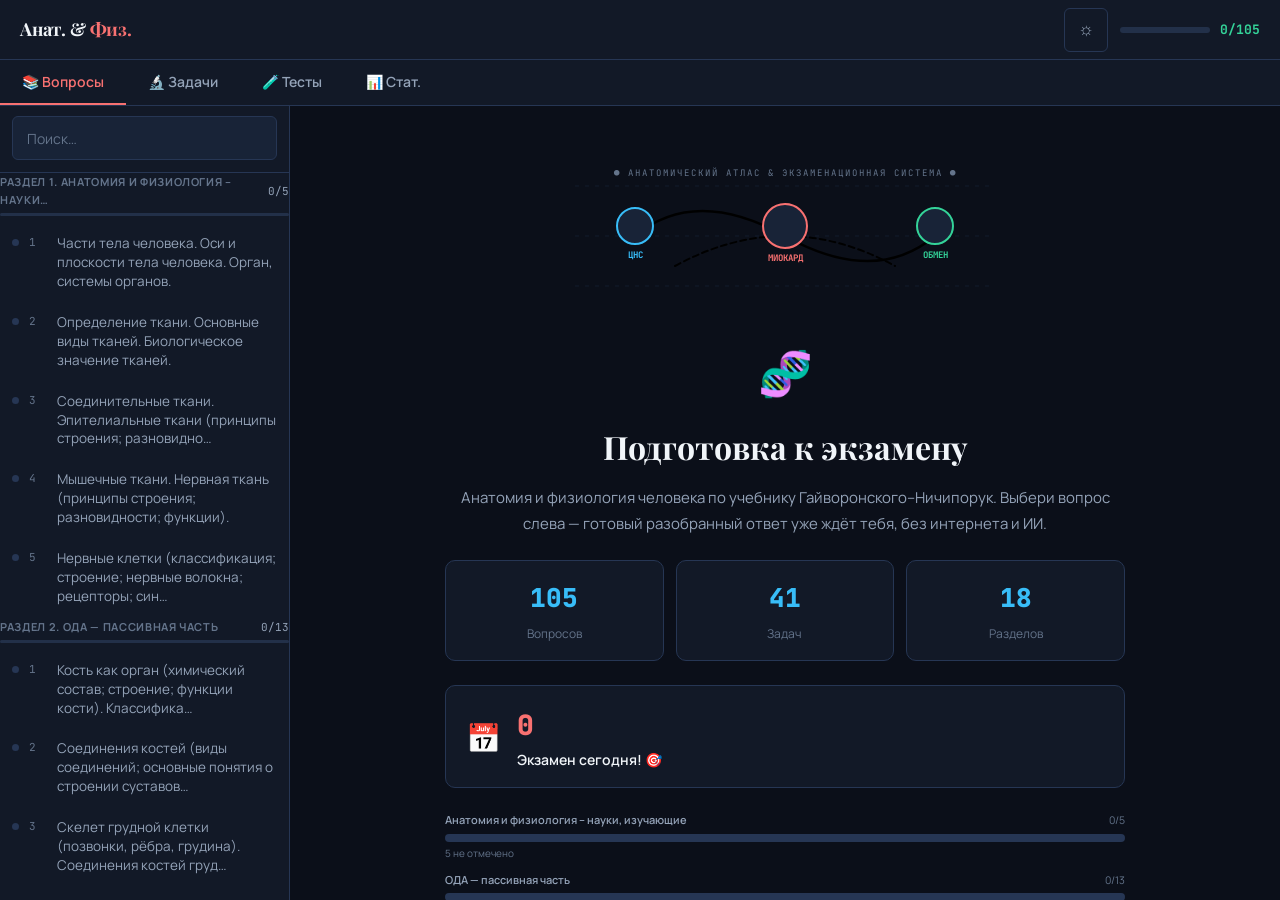
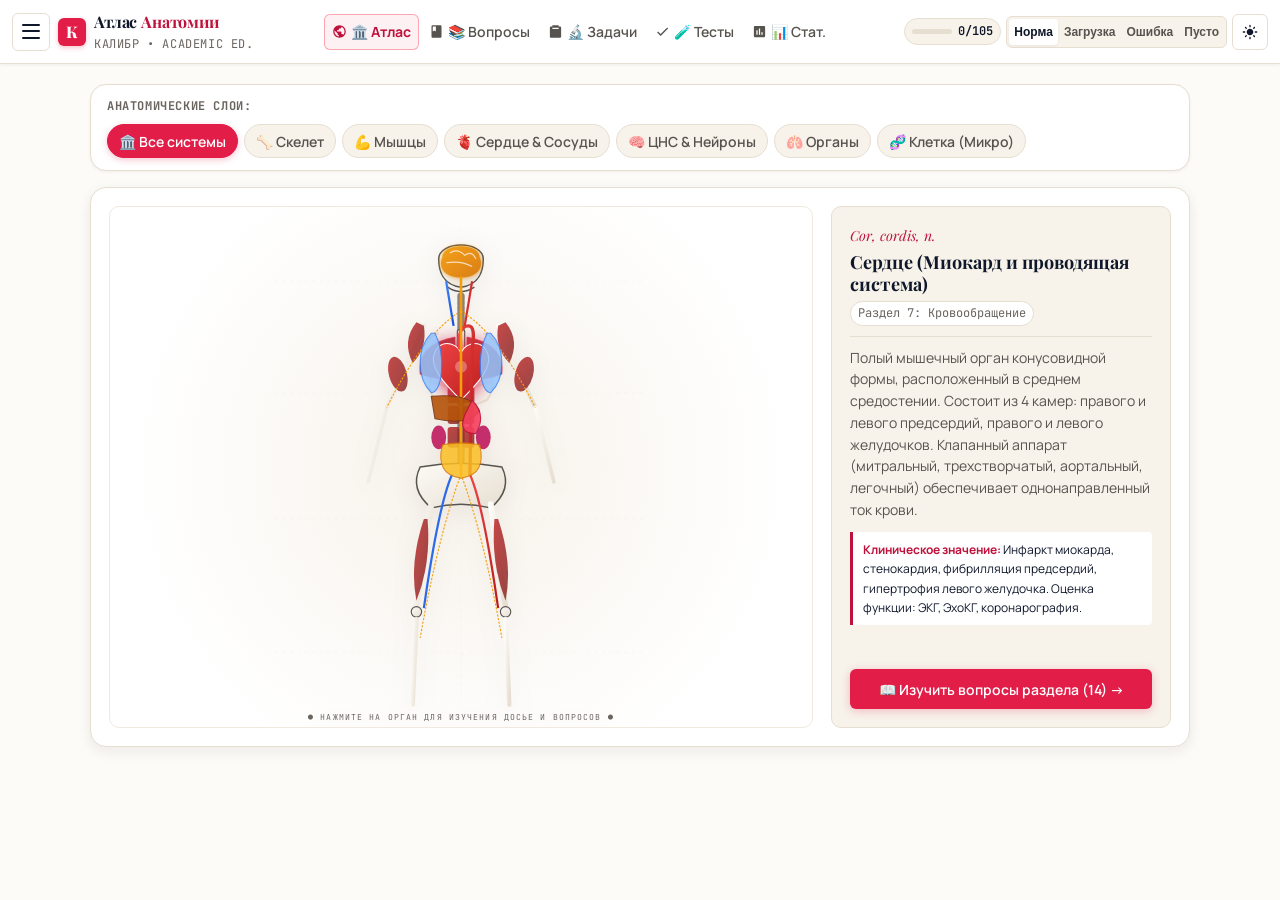
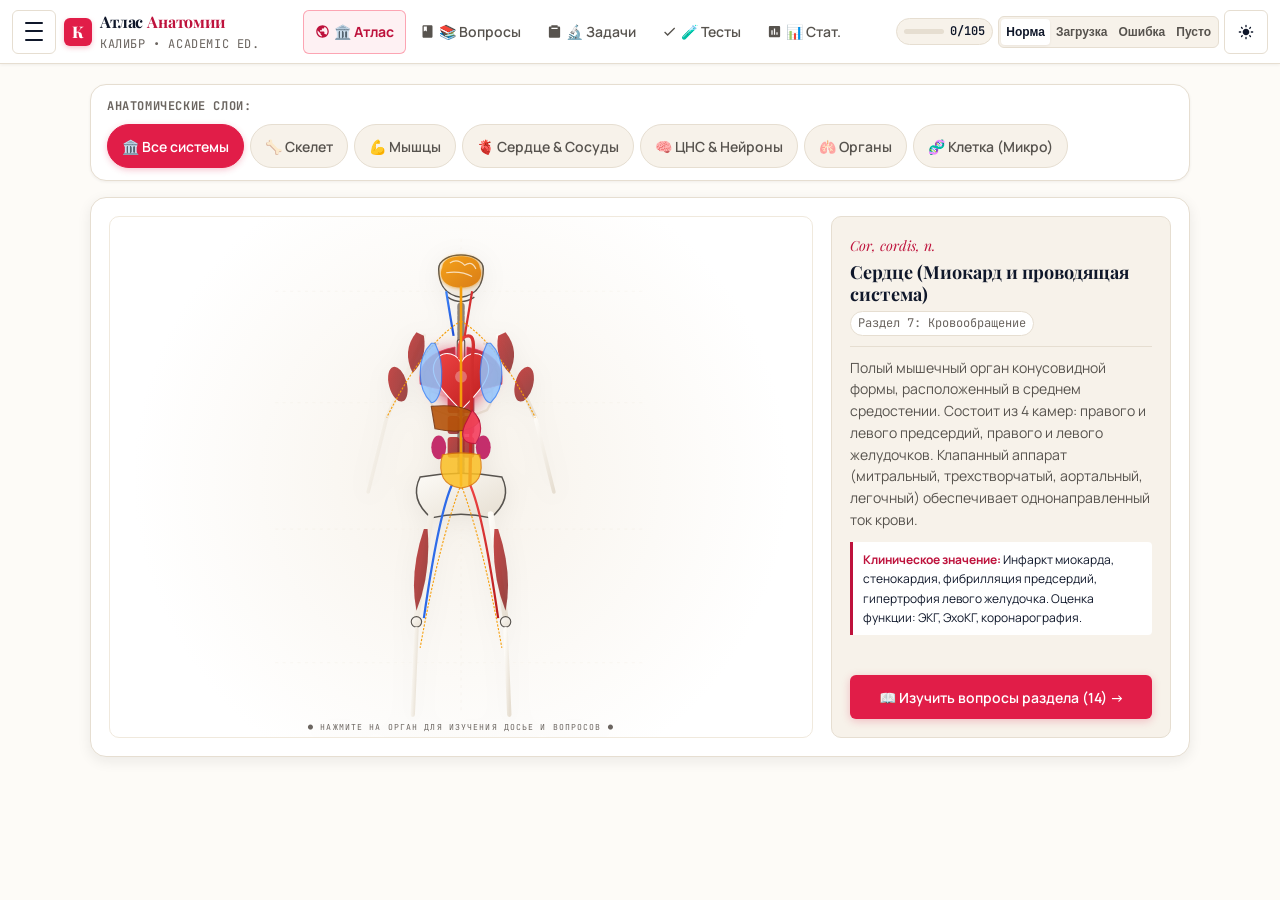
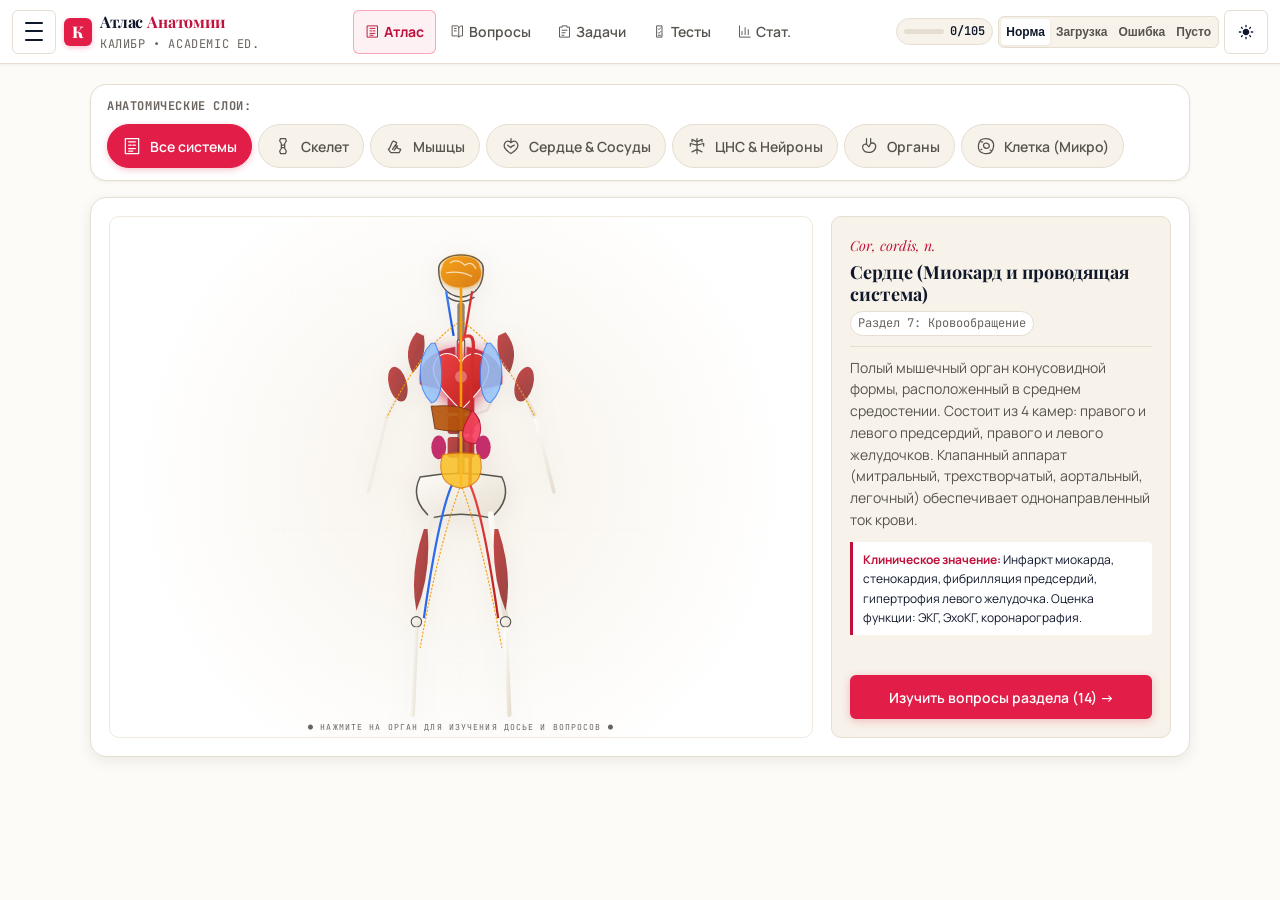
